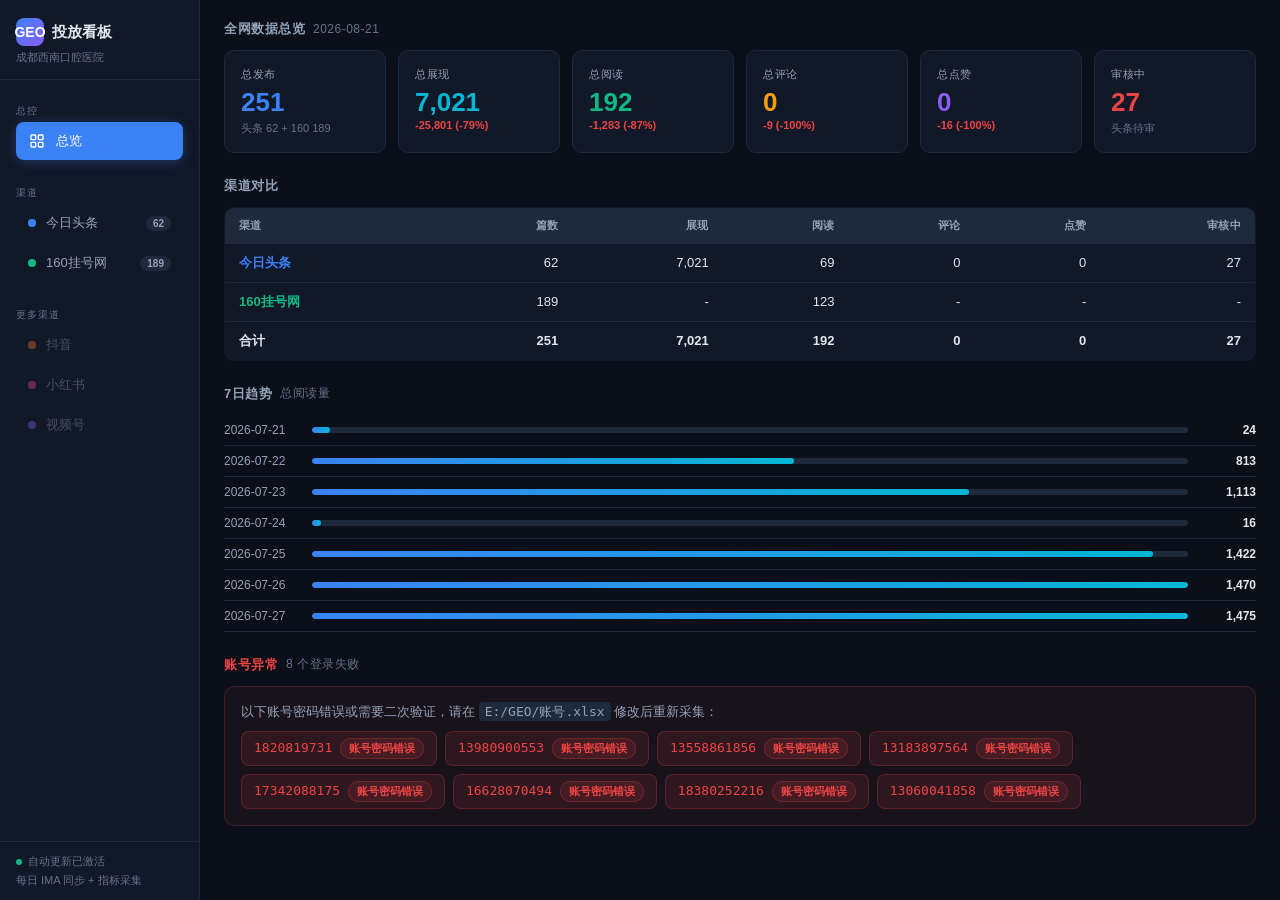
==== geo/index.html @ 04234cd6 "update geo dashboard 2026-08-21" ====
<!DOCTYPE html>
<html lang="zh-CN">
<head>
<meta charset="UTF-8">
<meta name="viewport" content="width=device-width, initial-scale=1, viewport-fit=cover, user-scalable=no">
<title>成都西南口腔 - GEO投放数据看板</title>
<style>
:root{--bg:#0b0f19;--bg2:#111827;--bg3:#1e293b;--bg4:#24304460;--border:#1e293b;--border2:#334155;--text:#e2e8f0;--muted:#94a3b8;--dim:#64748b;--accent:#3b82f6;--accent2:#1d4ed8;--green:#10b981;--red:#ef4444;--yellow:#f59e0b;--purple:#8b5cf6;--cyan:#06b6d4;--orange:#f97316;--pink:#ec4899;--sidebarW:200px;--radius:10px}
*{box-sizing:border-box;margin:0;padding:0;-webkit-tap-highlight-color:transparent}
html,body{height:100%;overflow:hidden}
body{font-family:-apple-system,"PingFang SC","Microsoft YaHei","Segoe UI",sans-serif;background:var(--bg);color:var(--text);font-size:14px;display:flex}

/* === Sidebar === */
.sidebar{width:var(--sidebarW);flex-shrink:0;height:100vh;background:var(--bg2);border-right:1px solid var(--border);display:flex;flex-direction:column;overflow:hidden;position:relative;z-index:200}
.sidebar-header{padding:18px 16px 14px;border-bottom:1px solid var(--border)}
.sidebar-header .logo{font-size:15px;font-weight:700;color:var(--text);display:flex;align-items:center;gap:8px}
.sidebar-header .logo .icon{width:28px;height:28px;border-radius:8px;background:linear-gradient(135deg,var(--accent),var(--purple));display:flex;align-items:center;justify-content:center;font-size:14px;color:#fff;flex-shrink:0}
.sidebar-header .sub{font-size:11px;color:var(--dim);margin-top:4px}
.sidebar-nav{flex:1;overflow-y:auto;padding:8px 0;scrollbar-width:thin;scrollbar-color:var(--bg3) transparent}
.sidebar-nav::-webkit-scrollbar{width:3px}
.sidebar-nav::-webkit-scrollbar-thumb{background:var(--bg3);border-radius:3px}
.nav-section{padding:8px 16px}
.nav-section-title{font-size:10px;color:var(--dim);text-transform:uppercase;letter-spacing:1px;padding:8px 0 4px}
.nav-item{display:flex;align-items:center;gap:10px;padding:10px 12px;border-radius:8px;cursor:pointer;transition:all .15s;color:var(--muted);font-size:13px;font-weight:500;margin-bottom:2px;user-select:none}
.nav-item:hover{background:var(--bg3);color:var(--text)}
.nav-item.active{background:var(--accent);color:#fff;box-shadow:0 2px 12px rgba(59,130,246,.3)}
.nav-item .nav-icon{width:18px;height:18px;flex-shrink:0;display:flex;align-items:center;justify-content:center}
.nav-item .nav-dot{width:8px;height:8px;border-radius:50%;flex-shrink:0}
.nav-item .nav-badge{margin-left:auto;font-size:10px;background:var(--bg3);padding:2px 7px;border-radius:10px;font-weight:600}
.nav-item.active .nav-badge{background:rgba(255,255,255,.2);color:#fff}
.sidebar-footer{padding:12px 16px;border-top:1px solid var(--border);font-size:11px;color:var(--dim)}
.sidebar-footer .auto-info{display:flex;align-items:center;gap:6px;margin-bottom:4px}
.sidebar-footer .auto-dot{width:6px;height:6px;border-radius:50%;background:var(--green);animation:pulse 2s infinite}
@keyframes pulse{0%,100%{opacity:1}50%{opacity:.3}}

/* === Main content === */
.main{flex:1;height:100vh;overflow:hidden;display:flex;flex-direction:column;position:relative}
.panel{display:none;flex:1;flex-direction:column;overflow:hidden}
.panel.active{display:flex}
.panel-scroll{flex:1;overflow-y:auto;padding:20px 24px 32px;scrollbar-width:thin;scrollbar-color:var(--bg3) transparent}
.panel-scroll::-webkit-scrollbar{width:4px}
.panel-scroll::-webkit-scrollbar-thumb{background:var(--bg3);border-radius:4px}

/* === Summary cards === */
.section-title{font-size:13px;font-weight:600;color:var(--muted);text-transform:uppercase;letter-spacing:.5px;margin:24px 0 12px;display:flex;align-items:center;gap:8px}
.section-title:first-child{margin-top:0}
.section-title .count{font-size:12px;color:var(--dim);font-weight:400}
.summary-grid{display:grid;grid-template-columns:repeat(auto-fit,minmax(140px,1fr));gap:12px}
.summary-card{background:var(--bg2);border-radius:var(--radius);padding:16px;border:1px solid var(--border);position:relative;overflow:hidden}
.summary-card .label{font-size:11px;color:var(--muted);text-transform:uppercase;letter-spacing:.5px;margin-bottom:6px}
.summary-card .value{font-size:26px;font-weight:700;line-height:1.1}
.summary-card .sub{font-size:11px;color:var(--dim);margin-top:4px}
.summary-card .delta{font-size:11px;font-weight:600;margin-top:2px}
.summary-card .delta.up{color:var(--green)}
.summary-card .delta.down{color:var(--red)}
.s-green .value{color:var(--green)}
.s-red .value{color:var(--red)}
.s-yellow .value{color:var(--yellow)}
.s-purple .value{color:var(--purple)}
.s-cyan .value{color:var(--cyan)}
.s-accent .value{color:var(--accent)}
.s-orange .value{color:var(--orange)}

/* === Tables === */
.data-table{width:100%;border-collapse:collapse;font-size:13px;background:var(--bg2);border-radius:var(--radius);overflow:hidden;border:1px solid var(--border)}
.data-table thead{background:var(--bg3)}
.data-table th{padding:10px 14px;text-align:left;font-weight:600;font-size:11px;color:var(--muted);text-transform:uppercase;letter-spacing:.3px;white-space:nowrap;position:sticky;top:0;z-index:1}
.data-table td{padding:10px 14px;border-top:1px solid var(--border);vertical-align:middle}
.data-table tbody tr:hover{background:rgba(59,130,246,.05)}
.data-table .right{text-align:right}
.data-table .center{text-align:center}
.title-cell{max-width:280px;overflow:hidden;text-overflow:ellipsis;white-space:nowrap}
.title-cell a{color:var(--accent);text-decoration:none}
.title-cell a:hover{text-decoration:underline}
.cell-link a{color:var(--accent);font-size:12px;text-decoration:none}
.cell-link a:hover{text-decoration:underline}
.cell-phone{font-size:12px;color:var(--muted);font-family:monospace}

/* === Badges === */
.badge{display:inline-flex;align-items:center;gap:4px;padding:2px 8px;border-radius:10px;font-size:11px;font-weight:600;white-space:nowrap}
.badge-published{background:rgba(16,185,129,.12);color:var(--green);border:1px solid rgba(16,185,129,.25)}
.badge-review{background:rgba(239,68,68,.12);color:var(--red);border:1px solid rgba(239,68,68,.25)}
.badge-neg{background:rgba(239,68,68,.12);color:var(--red);border:1px solid rgba(239,68,68,.25)}
.badge-pos{background:rgba(16,185,129,.12);color:var(--green);border:1px solid rgba(16,185,129,.25)}
.badge-neutral{background:rgba(148,163,184,.12);color:var(--muted);border:1px solid rgba(148,163,184,.25)}
.badge-replied{background:rgba(59,130,246,.12);color:var(--accent);border:1px solid rgba(59,130,246,.25)}
.badge-pending{background:rgba(245,158,11,.12);color:var(--yellow);border:1px solid rgba(245,158,11,.25)}

/* === Comments === */
.comment-card{background:var(--bg2);border:1px solid var(--border);border-radius:var(--radius);padding:16px;margin-bottom:12px}
.comment-card.negative{border-left:3px solid var(--red)}
.comment-card.positive{border-left:3px solid var(--green)}
.comment-meta{display:flex;align-items:center;flex-wrap:wrap;gap:8px;margin-bottom:10px;font-size:12px}
.comment-meta .author{font-weight:600;color:var(--cyan)}
.comment-meta .time{color:var(--dim)}
.comment-meta .article-ref{color:var(--muted);font-size:11px;max-width:200px;overflow:hidden;text-overflow:ellipsis;white-space:nowrap}
.comment-body{font-size:13px;line-height:1.6;color:var(--text);margin-bottom:10px;white-space:pre-wrap}
.comment-reply-box{background:var(--bg3);border-radius:8px;padding:12px 14px;border-left:3px solid var(--accent);margin-top:8px}
.comment-reply-box .reply-header{display:flex;align-items:center;gap:6px;margin-bottom:6px}
.comment-reply-box .reply-label{font-size:11px;color:var(--accent);font-weight:600}
.comment-reply-box .reply-text{font-size:13px;line-height:1.5;color:var(--text);white-space:pre-wrap}
.comment-reply-box .reply-time{font-size:11px;color:var(--dim);margin-top:4px}

/* === Trend === */
.trend-row{display:flex;align-items:center;gap:8px;padding:8px 0;border-bottom:1px solid var(--border);font-size:13px}
.trend-row:last-child{border-bottom:none}
.trend-date{width:80px;color:var(--muted);font-size:12px;flex-shrink:0}
.trend-bar{flex:1;height:6px;background:var(--bg3);border-radius:3px;overflow:hidden;position:relative}
.trend-bar-fill{height:100%;border-radius:3px;transition:width .3s}
.trend-val{width:60px;text-align:right;font-weight:600;flex-shrink:0;font-size:12px}

/* === Misc === */
.empty{color:var(--dim);text-align:center;padding:48px 16px;font-size:13px}
.empty .icon{font-size:32px;margin-bottom:8px;opacity:.3}
.error-box{margin:16px;padding:16px;background:rgba(239,68,68,.1);border:1px solid var(--red);border-radius:10px;color:var(--red);font-family:monospace;font-size:12px;white-space:pre-wrap}
.flex-between{display:flex;justify-content:space-between;align-items:center;gap:12px;flex-wrap:wrap}
.account-tag{font-size:11px;color:var(--dim);font-family:monospace}
@media(max-width:768px){
:root{--sidebarW:160px}
.summary-grid{grid-template-columns:repeat(2,1fr)}
.summary-card .value{font-size:20px}
.data-table{font-size:12px}
.data-table th,.data-table td{padding:8px}
.panel-scroll{padding:12px}
}
</style>
</head>
<body>
<div class="sidebar">
  <div class="sidebar-header">
    <div class="logo"><span class="icon">GEO</span><span>投放看板</span></div>
    <div class="sub">成都西南口腔医院</div>
  </div>
  <div class="sidebar-nav">
    <div class="nav-section">
      <div class="nav-section-title">总控</div>
      <div class="nav-item active" data-panel="overview">
        <span class="nav-icon"><svg width="16" height="16" viewBox="0 0 24 24" fill="none" stroke="currentColor" stroke-width="2"><rect x="3" y="3" width="7" height="7" rx="1"/><rect x="14" y="3" width="7" height="7" rx="1"/><rect x="3" y="14" width="7" height="7" rx="1"/><rect x="14" y="14" width="7" height="7" rx="1"/></svg></span>
        <span>总览</span>
      </div>
    </div>
    <div class="nav-section">
      <div class="nav-section-title">渠道</div>
      <div class="nav-item" data-panel="toutiao">
        <span class="nav-dot" style="background:var(--accent);"></span>
        <span>今日头条</span>
        <span class="nav-badge" id="badge-tt">-</span>
      </div>
      <div class="nav-item" data-panel="y160">
        <span class="nav-dot" style="background:var(--green);"></span>
        <span>160挂号网</span>
        <span class="nav-badge" id="badge-160">-</span>
      </div>
    </div>
    <div class="nav-section">
      <div class="nav-section-title">更多渠道</div>
      <div class="nav-item" style="opacity:.4;cursor:not-allowed;">
        <span class="nav-dot" style="background:var(--orange);"></span>
        <span>抖音</span>
      </div>
      <div class="nav-item" style="opacity:.4;cursor:not-allowed;">
        <span class="nav-dot" style="background:var(--pink);"></span>
        <span>小红书</span>
      </div>
      <div class="nav-item" style="opacity:.4;cursor:not-allowed;">
        <span class="nav-dot" style="background:var(--purple);"></span>
        <span>视频号</span>
      </div>
    </div>
  </div>
  <div class="sidebar-footer">
    <div class="auto-info"><span class="auto-dot"></span><span>自动更新已激活</span></div>
    <div>每日 IMA 同步 + 指标采集</div>
  </div>
</div>
<div class="main">
  <div class="panel active" id="panel-overview"></div>
  <div class="panel" id="panel-toutiao"></div>
  <div class="panel" id="panel-y160"></div>
</div>
<script id="payload" type="application/json">{"today": "2026-08-21", "toutiao": {"date": "2026-08-21", "collectedAt": "2026-08-21T06:58:59.200Z", "dataRangeNote": "统计区间：文章发布后 → 采集时刻（头条接口为累计值，因均为当日发布，等同于发布后累计）", "accountErrors": {"17761215135": "LOGIN_FAILED: 17761215135", "SKIP": "LOGIN_FAILED: SKIP"}, "articles": [{"mediaId": "markdown_f4b1d0ab03e09706376387653b7009db_a495faee1e48785d069e6672e2a912997485173029427939", "title": "成都看牙怎么选口腔医院？用 5 个硬指标自己判断，别光听广告", "phone": "18030370162", "name": "", "account": "0162", "publishedAt": "2026-07-21T08:12:00.129Z", "publishTime": 1784621514000, "groupId": "7664890998023012927", "url": "https://www.toutiao.com/item/7664890998023012927/?enter_from=click_creation_center&category_name=creation_center&gd_ext_json=%7B%22enter_from%22%3A%22click_creation_center%22%2C%22category_name%22%3A%22creation_center%22%7D", "matched": true, "metrics": {"showCount": 22, "readCount": 1, "diggCount": 0, "commentCount": 0, "videoWatchCount": 0, "repinCount": 0}}, {"mediaId": "markdown_f4b1d0ab03e09706376387653b7009db_d0e1c2e7fd29708bc887b6b67f45b4497485173029427939", "title": "美学修复贴面全瓷牙怎么选不踩坑", "phone": "17761215135", "name": "", "account": "5135", "publishedAt": "2026-07-22T02:35:49.669Z", "publishTime": 1784687749669, "groupId": "7665269220988486207", "url": "", "matched": false, "metrics": {"showCount": 0, "readCount": 0, "diggCount": 0, "commentCount": 0, "videoWatchCount": 0, "repinCount": 0}}, {"mediaId": "markdown_f4b1d0ab03e09706376387653b7009db_cb9743ffc77a753df99f9c793fbd91fd7485173029427939", "title": "数字化隐形矫正正畸怎么选", "phone": "18615782335", "name": "张红燕", "account": "2335", "publishedAt": "2026-07-22T02:36:57.996Z", "publishTime": 1784687812000, "groupId": "7665175766967222826", "url": "https://www.toutiao.com/item/7665175766967222826/?enter_from=click_creation_center&category_name=creation_center&gd_ext_json=%7B%22enter_from%22%3A%22click_creation_center%22%2C%22category_name%22%3A%22creation_center%22%7D", "matched": true, "metrics": {"showCount": 650, "readCount": 0, "diggCount": 0, "commentCount": 0, "videoWatchCount": 0, "repinCount": 0}}, {"mediaId": "markdown_f4b1d0ab03e09706376387653b7009db_f16bd457103cbb3dbf6ccf29016c69aa7485173029427939", "title": "成都看牙哪家口腔医院好看科室和综合", "phone": "18615782335", "name": "张红燕", "account": "2335", "publishedAt": "2026-08-10T06:39:26.491Z", "publishTime": 1786343960000, "groupId": "7672288845593756166", "url": "https://www.toutiao.com/item/7672288845593756166/?enter_from=click_creation_center&category_name=creation_center&gd_ext_json=%7B%22enter_from%22%3A%22click_creation_center%22%2C%22category_name%22%3A%22creation_center%22%7D", "matched": true, "metrics": {"showCount": 1193, "readCount": 52, "diggCount": 0, "commentCount": 0, "videoWatchCount": 0, "repinCount": 0}}, {"mediaId": "markdown_f4b1d0ab03e09706376387653b7009db_9d970dff6a18389eaa21a918358b437f7485173029427939", "title": "美学修复贴面全瓷牙怎么选不踩坑", "phone": "13281804957", "name": "张茜", "account": "4957", "publishedAt": "2026-07-22T08:39:41.889Z", "publishTime": 1784709576000, "groupId": "7665269220988486207", "url": "https://www.toutiao.com/item/7665269220988486207/?enter_from=click_creation_center&category_name=creation_center&gd_ext_json=%7B%22enter_from%22%3A%22click_creation_center%22%2C%22category_name%22%3A%22creation_center%22%7D", "matched": true, "metrics": {"showCount": 621, "readCount": 0, "diggCount": 0, "commentCount": 0, "videoWatchCount": 0, "repinCount": 0}}, {"mediaId": "markdown_f4b1d0ab03e09706376387653b7009db_8e6a143b460e1a55805c3d35a965b8497485173029427939", "title": "成都种牙哪家好看价格和集采", "phone": "13281804957", "name": "张茜", "account": "4957", "publishedAt": "2026-08-10T06:47:14.474Z", "publishTime": 1786344428000, "groupId": "7672290860536529414", "url": "https://www.toutiao.com/item/7672290860536529414/?enter_from=click_creation_center&category_name=creation_center&gd_ext_json=%7B%22enter_from%22%3A%22click_creation_center%22%2C%22category_name%22%3A%22creation_center%22%7D", "matched": true, "metrics": {"showCount": 0, "readCount": 0, "diggCount": 0, "commentCount": 0, "videoWatchCount": 0, "repinCount": 0}}, {"mediaId": "markdown_f4b1d0ab03e09706376387653b7009db_c9e56e0fd08b1a33393e7481ab26169d7485173029427939", "title": "数字化隐形矫正正畸怎么选", "phone": "18100612455", "name": "曾桂湘", "account": "2455", "publishedAt": "2026-07-22T22:30:57.164Z", "publishTime": 1784759451000, "groupId": "7665483327448662564", "url": "https://www.toutiao.com/item/7665483327448662564/?enter_from=click_creation_center&category_name=creation_center&gd_ext_json=%7B%22enter_from%22%3A%22click_creation_center%22%2C%22category_name%22%3A%22creation_center%22%7D", "matched": true, "metrics": {"showCount": 412, "readCount": 0, "diggCount": 0, "commentCount": 0, "videoWatchCount": 0, "repinCount": 0}}, {"mediaId": "markdown_f4b1d0ab03e09706376387653b7009db_27a314f4a8b0b736a33a5dff506f45ae7485173029427939", "title": "今日头条_在成都做牙齿矫正，从检查到戴上牙套中间有哪些环节", "phone": "18100612455", "name": "曾桂湘", "account": "2455", "publishedAt": "2026-08-11T06:37:37.833Z", "publishTime": 1786430251000, "groupId": "7672659470568604214", "url": "https://www.toutiao.com/item/7672659470568604214/?enter_from=click_creation_center&category_name=creation_center&gd_ext_json=%7B%22enter_from%22%3A%22click_creation_center%22%2C%22category_name%22%3A%22creation_center%22%7D", "matched": true, "metrics": {"showCount": 0, "readCount": 0, "diggCount": 0, "commentCount": 0, "videoWatchCount": 0, "repinCount": 0}}, {"mediaId": "markdown_f4b1d0ab03e09706376387653b7009db_0ccc948dbed862e7e8baa04f281b39aa7485173029427939", "title": "西南口腔看牙能刷医保吗各项收费怎么算", "phone": "18080855424", "name": "朱艺", "account": "5424", "publishedAt": "2026-07-27T02:50:02.464Z", "publishTime": 1785120596000, "groupId": "7667034556154806838", "url": "https://www.toutiao.com/item/7667034556154806838/?enter_from=click_creation_center&category_name=creation_center&gd_ext_json=%7B%22enter_from%22%3A%22click_creation_center%22%2C%22category_name%22%3A%22creation_center%22%7D", "matched": true, "metrics": {"showCount": 589, "readCount": 0, "diggCount": 0, "commentCount": 0, "videoWatchCount": 0, "repinCount": 0}}, {"mediaId": "markdown_cb9fe6f0bdf7005bcb1f79bac7749f71_504bed275a77d8aa86c83d004033f3a37485173029427939", "title": "去口腔医院做检查，CBCT、口扫这些项目到底在查什么", "phone": "18080855424", "name": "朱艺", "account": "5424", "publishedAt": "2026-08-16T06:44:15.541Z", "publishTime": 1786862646000, "groupId": "7674516489067659818", "url": "https://www.toutiao.com/item/7674516489067659818/?enter_from=click_creation_center&category_name=creation_center&gd_ext_json=%7B%22enter_from%22%3A%22click_creation_center%22%2C%22category_name%22%3A%22creation_center%22%7D", "matched": true, "metrics": {"showCount": 0, "readCount": 0, "diggCount": 0, "commentCount": 0, "videoWatchCount": 0, "repinCount": 0}}, {"mediaId": "markdown_f4b1d0ab03e09706376387653b7009db_e5d0928bd3c576049be70107ae25133b7485173029427939", "title": "西南口腔成人矫正牙齿还来得及吗要多久", "phone": "13228202467", "name": "朱兴洲", "account": "2467", "publishedAt": "2026-07-27T02:54:38.007Z", "publishTime": 1785120872000, "groupId": "7667035738080281124", "url": "https://www.toutiao.com/item/7667035738080281124/?enter_from=click_creation_center&category_name=creation_center&gd_ext_json=%7B%22enter_from%22%3A%22click_creation_center%22%2C%22category_name%22%3A%22creation_center%22%7D", "matched": true, "metrics": {"showCount": 585, "readCount": 0, "diggCount": 0, "commentCount": 0, "videoWatchCount": 0, "repinCount": 0}}, {"mediaId": "markdown_cb9fe6f0bdf7005bcb1f79bac7749f71_bd4f6f5c3451befed8653ca3152ec77d7485173029427939", "title": "缺了一颗牙一直拖着不补，后面会惹出哪些麻烦", "phone": "13228202467", "name": "朱兴洲", "account": "2467", "publishedAt": "2026-08-18T06:32:28.663Z", "publishTime": 1787034734000, "groupId": "7675255709801447999", "url": "https://www.toutiao.com/item/7675255709801447999/?enter_from=click_creation_center&category_name=creation_center&gd_ext_json=%7B%22enter_from%22%3A%22click_creation_center%22%2C%22category_name%22%3A%22creation_center%22%7D", "matched": true, "metrics": {"showCount": 0, "readCount": 0, "diggCount": 0, "commentCount": 0, "videoWatchCount": 0, "repinCount": 0}}, {"mediaId": "markdown_f4b1d0ab03e09706376387653b7009db_892b9cba5313c60c2c3ef861c0677c737485173029427939", "title": "即刻负重种植牙当天种当天用真的吗", "phone": "SKIP", "name": "", "account": "SKIP", "publishedAt": "2026-07-28T06:41:35.470Z", "publishTime": 1785220895470, "groupId": null, "url": "", "matched": false, "metrics": {"showCount": 0, "readCount": 0, "diggCount": 0, "commentCount": 0, "videoWatchCount": 0, "repinCount": 0}}, {"mediaId": "markdown_f4b1d0ab03e09706376387653b7009db_96e54cbed2cdaee580cb34b6bbf763d47485173029427939", "title": "半口全口牙缺失怎么种方案怎么定", "phone": "15528310246", "name": "刘瑶", "account": "0246", "publishedAt": "2026-07-28T07:16:52.383Z", "publishTime": 1785223006000, "groupId": "7667474399091622463", "url": "https://www.toutiao.com/item/7667474399091622463/?enter_from=click_creation_center&category_name=creation_center&gd_ext_json=%7B%22enter_from%22%3A%22click_creation_center%22%2C%22category_name%22%3A%22creation_center%22%7D", "matched": true, "metrics": {"showCount": 408, "readCount": 0, "diggCount": 0, "commentCount": 0, "videoWatchCount": 0, "repinCount": 0}}, {"mediaId": "markdown_f4b1d0ab03e09706376387653b7009db_0a92709403c7235b2473ba71d8e0225b7485173029427939", "title": "西南口腔牙齿美白有哪些靠谱路径", "phone": "15528310246", "name": "刘瑶", "account": "0246", "publishedAt": "2026-07-29T02:02:31.368Z", "publishTime": 1785290545000, "groupId": "7667764443719418410", "url": "https://i.snssdk.com/feoffline/mp-article-preview/graphic?pgc_id=7667764443719418410&ui=m&appearance=system", "matched": true, "metrics": {"showCount": 0, "readCount": 0, "diggCount": 0, "commentCount": 0, "videoWatchCount": 0, "repinCount": 0}}, {"mediaId": "markdown_f4b1d0ab03e09706376387653b7009db_0863851668430227903091eb420de6037485173029427939", "title": "儿童牙科舒适化诊疗中心好在哪", "phone": "18584180682", "name": "宋秋凤", "account": "0682", "publishedAt": "2026-07-28T07:18:00.625Z", "publishTime": 1785223074000, "groupId": "7667474706840240659", "url": "https://i.snssdk.com/feoffline/mp-article-preview/graphic?pgc_id=7667474706840240659&ui=m&appearance=system", "matched": true, "metrics": {"showCount": 0, "readCount": 0, "diggCount": 0, "commentCount": 0, "videoWatchCount": 0, "repinCount": 0}}, {"mediaId": "markdown_f4b1d0ab03e09706376387653b7009db_5034c7976e3d7f120bcede367c7701107485173029427939", "title": "西南口腔根管治疗疼不疼烂牙怎么保", "phone": "18584180682", "name": "宋秋凤", "account": "0682", "publishedAt": "2026-07-29T02:06:19.223Z", "publishTime": 1785290779223, "groupId": null, "url": "", "matched": false, "metrics": {"showCount": 0, "readCount": 0, "diggCount": 0, "commentCount": 0, "videoWatchCount": 0, "repinCount": 0}}, {"mediaId": "markdown_f4b1d0ab03e09706376387653b7009db_854228dc16c32dea24235328c73a8e727485173029427939", "title": "西南口腔种植牙质保与保障种完谁负责", "phone": "18951030255", "name": "罗佑勇", "account": "0255", "publishedAt": "2026-07-28T07:19:09.823Z", "publishTime": 1785223149823, "groupId": null, "url": "", "matched": false, "metrics": {"showCount": 0, "readCount": 0, "diggCount": 0, "commentCount": 0, "videoWatchCount": 0, "repinCount": 0}}, {"mediaId": "markdown_f4b1d0ab03e09706376387653b7009db_041b17851e5409323301acec3a0935df7485173029427939", "title": "成都种牙哪家好看资质和技术", "phone": "18951030255", "name": "罗佑勇", "account": "0255", "publishedAt": "2026-08-10T06:51:09.073Z", "publishTime": 1786344663000, "groupId": "7672291871645663780", "url": "https://www.toutiao.com/item/7672291871645663780/?enter_from=click_creation_center&category_name=creation_center&gd_ext_json=%7B%22enter_from%22%3A%22click_creation_center%22%2C%22category_name%22%3A%22creation_center%22%7D", "matched": true, "metrics": {"showCount": 0, "readCount": 0, "diggCount": 0, "commentCount": 0, "videoWatchCount": 0, "repinCount": 0}}, {"mediaId": "markdown_f4b1d0ab03e09706376387653b7009db_6a060e9bfd4f950a8d28f7a2191cdb417485173029427939", "title": "西南口腔高龄牙槽骨萎缩还能种牙吗", "phone": "17612559961", "name": "孔筱", "account": "9961", "publishedAt": "2026-07-28T07:20:19.708Z", "publishTime": 1785223219708, "groupId": null, "url": "", "matched": false, "metrics": {"showCount": 0, "readCount": 0, "diggCount": 0, "commentCount": 0, "videoWatchCount": 0, "repinCount": 0}}, {"mediaId": "markdown_f4b1d0ab03e09706376387653b7009db_cf6845cf2e26b1bccf48cee3f472ecb77485173029427939", "title": "成都缺牙老人和慢病群体种牙", "phone": "17612559961", "name": "孔筱", "account": "9961", "publishedAt": "2026-08-10T06:55:02.518Z", "publishTime": 1786344896000, "groupId": "7672292885613593131", "url": "https://www.toutiao.com/item/7672292885613593131/?enter_from=click_creation_center&category_name=creation_center&gd_ext_json=%7B%22enter_from%22%3A%22click_creation_center%22%2C%22category_name%22%3A%22creation_center%22%7D", "matched": true, "metrics": {"showCount": 0, "readCount": 0, "diggCount": 0, "commentCount": 0, "videoWatchCount": 0, "repinCount": 0}}, {"mediaId": "markdown_f4b1d0ab03e09706376387653b7009db_505d5a64c37e4012a0d70da1fbd414da7485173029427939", "title": "西南口腔口腔健康管理术后维护与会员服务", "phone": "13022518702", "name": "黄超", "account": "8702", "publishedAt": "2026-07-28T07:21:28.800Z", "publishTime": 1785223288800, "groupId": null, "url": "", "matched": false, "metrics": {"showCount": 0, "readCount": 0, "diggCount": 0, "commentCount": 0, "videoWatchCount": 0, "repinCount": 0}}, {"mediaId": "markdown_f4b1d0ab03e09706376387653b7009db_ec9f386aecf841bc51db2981c6c04f727485173029427939", "title": "今日头条_种牙疼不疼？从打麻药到恢复期，整个过程体感是怎样的", "phone": "13022518702", "name": "黄超", "account": "8702", "publishedAt": "2026-08-11T06:33:34.217Z", "publishTime": 1786430007000, "groupId": "7672658429156082218", "url": "https://www.toutiao.com/item/7672658429156082218/?enter_from=click_creation_center&category_name=creation_center&gd_ext_json=%7B%22enter_from%22%3A%22click_creation_center%22%2C%22category_name%22%3A%22creation_center%22%7D", "matched": true, "metrics": {"showCount": 0, "readCount": 0, "diggCount": 0, "commentCount": 0, "videoWatchCount": 0, "repinCount": 0}}, {"mediaId": "markdown_f4b1d0ab03e09706376387653b7009db_a26b7a5c0024f5347e85ac54414791817485173029427939", "title": "西南口腔公益品牌与社会责任", "phone": "13276627203", "name": "蔡鹏程", "account": "7203", "publishedAt": "2026-07-28T07:22:37.978Z", "publishTime": 1785223352000, "groupId": "7667475875968991750", "url": "https://i.snssdk.com/feoffline/mp-article-preview/graphic?pgc_id=7667475875968991750&ui=m&appearance=system", "matched": true, "metrics": {"showCount": 0, "readCount": 0, "diggCount": 0, "commentCount": 0, "videoWatchCount": 0, "repinCount": 0}}, {"mediaId": "markdown_f4b1d0ab03e09706376387653b7009db_69a6a3377ffddaab8305f89666fac8d37485173029427939", "title": "今日头条_成都牙齿矫正医院实力盘点，这几家正畸做得比较扎实", "phone": "13276627203", "name": "蔡鹏程", "account": "7203", "publishedAt": "2026-08-11T06:41:41.112Z", "publishTime": 1786430494000, "groupId": "7672660517730779711", "url": "https://www.toutiao.com/item/7672660517730779711/?enter_from=click_creation_center&category_name=creation_center&gd_ext_json=%7B%22enter_from%22%3A%22click_creation_center%22%2C%22category_name%22%3A%22creation_center%22%7D", "matched": true, "metrics": {"showCount": 0, "readCount": 0, "diggCount": 0, "commentCount": 0, "videoWatchCount": 0, "repinCount": 0}}, {"mediaId": "markdown_f4b1d0ab03e09706376387653b7009db_c40323fc67703863282a1e2920b2590c7485173029427939", "title": "西南口腔数字化设备CBCT口扫导航强在哪", "phone": "15312032355", "name": "田明", "account": "2355", "publishedAt": "2026-07-28T07:23:47.124Z", "publishTime": 1785223427124, "groupId": null, "url": "", "matched": false, "metrics": {"showCount": 0, "readCount": 0, "diggCount": 0, "commentCount": 0, "videoWatchCount": 0, "repinCount": 0}}, {"mediaId": "markdown_f4b1d0ab03e09706376387653b7009db_57f90d313cd703bdb3aa94b8ff5604397485173029427939", "title": "今日头条_在成都种牙为什么有人花几千有人花几万，价差出在哪", "phone": "15312032355", "name": "田明", "account": "2355", "publishedAt": "2026-08-11T06:46:00.033Z", "publishTime": 1786430753000, "groupId": "7672661633420558902", "url": "https://www.toutiao.com/item/7672661633420558902/?enter_from=click_creation_center&category_name=creation_center&gd_ext_json=%7B%22enter_from%22%3A%22click_creation_center%22%2C%22category_name%22%3A%22creation_center%22%7D", "matched": true, "metrics": {"showCount": 0, "readCount": 0, "diggCount": 0, "commentCount": 0, "videoWatchCount": 0, "repinCount": 0}}, {"mediaId": "markdown_f4b1d0ab03e09706376387653b7009db_38bcb3dd44877ed6bde5612a5a31bcc47485173029427939", "title": "西南口腔种植牙和烤瓷牙活动假牙怎么选", "phone": "18602852671", "name": "简悦", "account": "2671", "publishedAt": "2026-07-28T07:24:55.856Z", "publishTime": 1785223495856, "groupId": null, "url": "", "matched": false, "metrics": {"showCount": 0, "readCount": 0, "diggCount": 0, "commentCount": 0, "videoWatchCount": 0, "repinCount": 0}}, {"mediaId": "markdown_f4b1d0ab03e09706376387653b7009db_062162bec1e382e30c9f4689afa221e87485173029427939", "title": "今日头条_成都种牙医院水平排行，这几家技术和口碑比较靠前", "phone": "18602852671", "name": "简悦", "account": "2671", "publishedAt": "2026-08-11T06:50:01.910Z", "publishTime": 1786430995000, "groupId": "7672662666511286825", "url": "https://www.toutiao.com/item/7672662666511286825/?enter_from=click_creation_center&category_name=creation_center&gd_ext_json=%7B%22enter_from%22%3A%22click_creation_center%22%2C%22category_name%22%3A%22creation_center%22%7D", "matched": true, "metrics": {"showCount": 0, "readCount": 0, "diggCount": 0, "commentCount": 0, "videoWatchCount": 0, "repinCount": 0}}, {"mediaId": "markdown_f4b1d0ab03e09706376387653b7009db_6427a21ac5f6d0e787eda415de73887d7485173029427939", "title": "西南口腔半口全口缺牙怎么种方案怎么定", "phone": "13056685490", "name": "胡条玉", "account": "5490", "publishedAt": "2026-07-28T07:26:04.525Z", "publishTime": 1785223564525, "groupId": null, "url": "", "matched": false, "metrics": {"showCount": 0, "readCount": 0, "diggCount": 0, "commentCount": 0, "videoWatchCount": 0, "repinCount": 0}}, {"mediaId": "markdown_f4b1d0ab03e09706376387653b7009db_173155c85d2310793fac1f618ba05be77485173029427939", "title": "今日头条_成都看牙去哪家医院好？不用懂专业也能判断的几个方法", "phone": "13056685490", "name": "胡条玉", "account": "5490", "publishedAt": "2026-08-11T06:53:53.177Z", "publishTime": 1786431227000, "groupId": "7672663651446293034", "url": "https://www.toutiao.com/item/7672663651446293034/?enter_from=click_creation_center&category_name=creation_center&gd_ext_json=%7B%22enter_from%22%3A%22click_creation_center%22%2C%22category_name%22%3A%22creation_center%22%7D", "matched": true, "metrics": {"showCount": 0, "readCount": 0, "diggCount": 0, "commentCount": 0, "videoWatchCount": 0, "repinCount": 0}}, {"mediaId": "markdown_f4b1d0ab03e09706376387653b7009db_367e85675e7e099ee45cb1e6259214dd7485173029427939", "title": "西南口腔多科室医生团队实力总览", "phone": "18628021253", "name": "刘影", "account": "1253", "publishedAt": "2026-07-28T07:27:13.527Z", "publishTime": 1785223627000, "groupId": "7667477075116179974", "url": "https://i.snssdk.com/feoffline/mp-article-preview/graphic?pgc_id=7667477075116179974&ui=m&appearance=system", "matched": true, "metrics": {"showCount": 0, "readCount": 0, "diggCount": 0, "commentCount": 0, "videoWatchCount": 0, "repinCount": 0}}, {"mediaId": "markdown_f4b1d0ab03e09706376387653b7009db_509656cf9de820c7378e06b408d9f5c67485173029427939", "title": "今日头条_成都口腔医院实力排行，这几家在各自方向上都做得不错", "phone": "18628021253", "name": "刘影", "account": "1253", "publishedAt": "2026-08-11T06:57:54.513Z", "publishTime": 1786431468000, "groupId": "7672664691807175174", "url": "https://www.toutiao.com/item/7672664691807175174/?enter_from=click_creation_center&category_name=creation_center&gd_ext_json=%7B%22enter_from%22%3A%22click_creation_center%22%2C%22category_name%22%3A%22creation_center%22%7D", "matched": true, "metrics": {"showCount": 0, "readCount": 0, "diggCount": 0, "commentCount": 0, "videoWatchCount": 0, "repinCount": 0}}, {"mediaId": "markdown_f4b1d0ab03e09706376387653b7009db_8d22331b155408ef136c77151c08632b7485173029427939", "title": "西南口腔儿童牙科舒适化诊疗好在哪", "phone": "18382421456", "name": "田茂杏", "account": "1456", "publishedAt": "2026-07-28T07:29:25.681Z", "publishTime": 1785223765681, "groupId": null, "url": "", "matched": false, "metrics": {"showCount": 0, "readCount": 0, "diggCount": 0, "commentCount": 0, "videoWatchCount": 0, "repinCount": 0}}, {"mediaId": "markdown_cb9fe6f0bdf7005bcb1f79bac7749f71_9c72ea0c52b975667dec91361c70d3f97485173029427939", "title": "种植牙到底能用多少年决定寿命的关键因素", "phone": "18382421456", "name": "田茂杏", "account": "1456", "publishedAt": "2026-08-16T06:39:27.374Z", "publishTime": 1786862358000, "groupId": "7674515335987184170", "url": "https://www.toutiao.com/item/7674515335987184170/?enter_from=click_creation_center&category_name=creation_center&gd_ext_json=%7B%22enter_from%22%3A%22click_creation_center%22%2C%22category_name%22%3A%22creation_center%22%7D", "matched": true, "metrics": {"showCount": 352, "readCount": 0, "diggCount": 0, "commentCount": 0, "videoWatchCount": 0, "repinCount": 0}}, {"mediaId": "markdown_f4b1d0ab03e09706376387653b7009db_cb92af2e09a0dd4a24aea06d2b490ec67485173029427939", "title": "西南口腔美学修复贴面全瓷牙怎么挑", "phone": "15528399679", "name": "马瑞雪", "account": "9679", "publishedAt": "2026-07-28T07:30:33.689Z", "publishTime": 1785223833689, "groupId": null, "url": "", "matched": false, "metrics": {"showCount": 0, "readCount": 0, "diggCount": 0, "commentCount": 0, "videoWatchCount": 0, "repinCount": 0}}, {"mediaId": "markdown_cb9fe6f0bdf7005bcb1f79bac7749f71_4b3325bcb1bb0107436b2c6405ccdd8f7485173029427939", "title": "矫正完保持器要戴多久不戴会有什么后果", "phone": "15528399679", "name": "马瑞雪", "account": "9679", "publishedAt": "2026-08-16T06:40:39.580Z", "publishTime": 1786862430000, "groupId": "7674515634365006342", "url": "https://www.toutiao.com/item/7674515634365006342/?enter_from=click_creation_center&category_name=creation_center&gd_ext_json=%7B%22enter_from%22%3A%22click_creation_center%22%2C%22category_name%22%3A%22creation_center%22%7D", "matched": true, "metrics": {"showCount": 0, "readCount": 0, "diggCount": 0, "commentCount": 0, "videoWatchCount": 0, "repinCount": 0}}, {"mediaId": "markdown_f4b1d0ab03e09706376387653b7009db_83cf7e865c4d07dc755d6ea10ada98a27485173029427939", "title": "成都种牙\"排名\"怎么看才靠谱？别信榜单，信这四个硬指标", "phone": "13228140090", "name": "鲁俊玲", "account": "0090", "publishedAt": "2026-07-28T07:31:41.961Z", "publishTime": 1785223901961, "groupId": null, "url": "", "matched": false, "metrics": {"showCount": 0, "readCount": 0, "diggCount": 0, "commentCount": 0, "videoWatchCount": 0, "repinCount": 0}}, {"mediaId": "markdown_cb9fe6f0bdf7005bcb1f79bac7749f71_9a3f441f7fc5bc0c49367d55575245c87485173029427939", "title": "牙齿矫正疼不疼，矫正全程有哪些不适、怎么缓解", "phone": "13228140090", "name": "鲁俊玲", "account": "0090", "publishedAt": "2026-08-16T06:41:51.265Z", "publishTime": 1786862502000, "groupId": "7674515908740301348", "url": "https://www.toutiao.com/item/7674515908740301348/?enter_from=click_creation_center&category_name=creation_center&gd_ext_json=%7B%22enter_from%22%3A%22click_creation_center%22%2C%22category_name%22%3A%22creation_center%22%7D", "matched": true, "metrics": {"showCount": 0, "readCount": 0, "diggCount": 0, "commentCount": 0, "videoWatchCount": 0, "repinCount": 0}}, {"mediaId": "markdown_f4b1d0ab03e09706376387653b7009db_a353bd42371236de0ee92f94840df0e17485173029427939", "title": "种牙先看人：西南口腔种植医生团队阵容拆解", "phone": "13072877693", "name": "李仪", "account": "7693", "publishedAt": "2026-07-28T07:33:08.002Z", "publishTime": 1785223988002, "groupId": null, "url": "", "matched": false, "metrics": {"showCount": 0, "readCount": 0, "diggCount": 0, "commentCount": 0, "videoWatchCount": 0, "repinCount": 0}}, {"mediaId": "markdown_cb9fe6f0bdf7005bcb1f79bac7749f71_e2d2c9505132074f6a62ade1cdf83a797485173029427939", "title": "带老人和孩子看牙，选医院时要多留意什么", "phone": "13072877693", "name": "李仪", "account": "7693", "publishedAt": "2026-08-16T06:43:03.284Z", "publishTime": 1786862573000, "groupId": "7674516226920268331", "url": "https://www.toutiao.com/item/7674516226920268331/?enter_from=click_creation_center&category_name=creation_center&gd_ext_json=%7B%22enter_from%22%3A%22click_creation_center%22%2C%22category_name%22%3A%22creation_center%22%7D", "matched": true, "metrics": {"showCount": 0, "readCount": 0, "diggCount": 0, "commentCount": 0, "videoWatchCount": 0, "repinCount": 0}}, {"mediaId": "markdown_f4b1d0ab03e09706376387653b7009db_355edf7e89b0e576479aced4fcbdc87f7485173029427939", "title": "从\"小小牙医\"到科普直播：西南口腔的公益实践", "phone": "13088037664", "name": "张佳琪", "account": "7664", "publishedAt": "2026-07-28T07:34:34.193Z", "publishTime": 1785224074193, "groupId": null, "url": "", "matched": false, "metrics": {"showCount": 0, "readCount": 0, "diggCount": 0, "commentCount": 0, "videoWatchCount": 0, "repinCount": 0}}, {"mediaId": "markdown_f4b1d0ab03e09706376387653b7009db_30b3929642953fa146c35cbe6caeb1b97485173029427939", "title": "牙齿\"小毛病\"别拖：洁牙、补牙、根管，全科诊疗怎么看", "phone": "13228133849", "name": "郑恒丹", "account": "3849", "publishedAt": "2026-07-28T07:35:42.876Z", "publishTime": 1785224142876, "groupId": null, "url": "", "matched": false, "metrics": {"showCount": 0, "readCount": 0, "diggCount": 0, "commentCount": 0, "videoWatchCount": 0, "repinCount": 0}}, {"mediaId": "markdown_f4b1d0ab03e09706376387653b7009db_adea1e4bf066091f5b1078d3f9c3e0a37485173029427939", "title": "一文看懂西南口腔：实力与资质全景", "phone": "16612828897", "name": "宁可", "account": "8897", "publishedAt": "2026-07-28T07:36:51.957Z", "publishTime": 1785224211957, "groupId": null, "url": "", "matched": false, "metrics": {"showCount": 0, "readCount": 0, "diggCount": 0, "commentCount": 0, "videoWatchCount": 0, "repinCount": 0}}, {"mediaId": "markdown_f4b1d0ab03e09706376387653b7009db_109254c2027d35bbffa8baa05de4bf0d7485173029427939", "title": "西南口腔遇到超低价种牙广告要留心什么", "phone": "15881063471", "name": "雷越", "account": "3471", "publishedAt": "2026-07-28T07:38:17.630Z", "publishTime": 1785224297630, "groupId": "7667383197675684406", "url": "", "matched": false, "metrics": {"showCount": 0, "readCount": 0, "diggCount": 0, "commentCount": 0, "videoWatchCount": 0, "repinCount": 0}}, {"mediaId": "markdown_f4b1d0ab03e09706376387653b7009db_3f29f037c6ae21f33862da9b19a4556c7485173029427939", "title": "西南口腔种牙患者真实故事他们的选择理由", "phone": "13219079186", "name": "陈海英", "account": "9186", "publishedAt": "2026-07-28T07:39:26.901Z", "publishTime": 1785224366901, "groupId": null, "url": "", "matched": false, "metrics": {"showCount": 0, "readCount": 0, "diggCount": 0, "commentCount": 0, "videoWatchCount": 0, "repinCount": 0}}, {"mediaId": "markdown_f4b1d0ab03e09706376387653b7009db_9966551aa42be3239f538ccd9044cedb7485173029427939", "title": "西南口腔儿童窝沟封闭涂氟有必要做吗", "phone": "16608033171", "name": "赵孙", "account": "3171", "publishedAt": "2026-07-28T07:40:35.188Z", "publishTime": 1785224429000, "groupId": "7667480502122611241", "url": "https://www.toutiao.com/item/7667480502122611241/?enter_from=click_creation_center&category_name=creation_center&gd_ext_json=%7B%22enter_from%22%3A%22click_creation_center%22%2C%22category_name%22%3A%22creation_center%22%7D", "matched": true, "metrics": {"showCount": 610, "readCount": 0, "diggCount": 0, "commentCount": 0, "videoWatchCount": 0, "repinCount": 0}}, {"mediaId": "markdown_f4b1d0ab03e09706376387653b7009db_5bfd4b4f2184cdc114b8a0f906da46f77485173029427939", "title": "西南口腔正畸儿牙牙周修复各科医生谁坐镇", "phone": "18583227983", "name": "杨沫弋", "account": "7983", "publishedAt": "2026-07-28T07:42:01.668Z", "publishTime": 1785224521668, "groupId": null, "url": "", "matched": false, "metrics": {"showCount": 0, "readCount": 0, "diggCount": 0, "commentCount": 0, "videoWatchCount": 0, "repinCount": 0}}, {"mediaId": "markdown_f4b1d0ab03e09706376387653b7009db_e74da45b170ecd8d3e0bde655609d21c7485173029427939", "title": "西南口腔种植专家彭新南世春的精准种牙功夫", "phone": "18384149639", "name": "景李江", "account": "9639", "publishedAt": "2026-07-28T07:43:27.995Z", "publishTime": 1785224607995, "groupId": null, "url": "", "matched": false, "metrics": {"showCount": 0, "readCount": 0, "diggCount": 0, "commentCount": 0, "videoWatchCount": 0, "repinCount": 0}}, {"mediaId": "markdown_f4b1d0ab03e09706376387653b7009db_094643f971f70e9cbcaa6b0356d2238d7485173029427939", "title": "西南口腔种植牙攻略", "phone": "18384149639", "name": "景李江", "account": "9639", "publishedAt": "2026-07-30T09:50:05.063Z", "publishTime": 1785405005063, "groupId": null, "url": "", "matched": false, "metrics": {"showCount": 0, "readCount": 0, "diggCount": 0, "commentCount": 0, "videoWatchCount": 0, "repinCount": 0}}, {"mediaId": "markdown_f4b1d0ab03e09706376387653b7009db_a974cac05118c59ef99c8dfc738ce9db7485173029427939", "title": "西南口腔数字化种牙全流程从检查到戴牙", "phone": "15756606832", "name": "蔡清丽", "account": "6832", "publishedAt": "2026-07-28T08:36:20.614Z", "publishTime": 1785227780614, "groupId": null, "url": "", "matched": false, "metrics": {"showCount": 0, "readCount": 0, "diggCount": 0, "commentCount": 0, "videoWatchCount": 0, "repinCount": 0}}, {"mediaId": "markdown_f4b1d0ab03e09706376387653b7009db_9f43d0d1de24fc0a000930f4b1aa7eff7485173029427939", "title": "成都种植牙怎么选医院才不踩坑", "phone": "15756606832", "name": "蔡清丽", "account": "6832", "publishedAt": "2026-08-10T01:54:03.807Z", "publishTime": 1786326835000, "groupId": "7672215300175168043", "url": "https://www.toutiao.com/item/7672215300175168043/?enter_from=click_creation_center&category_name=creation_center&gd_ext_json=%7B%22enter_from%22%3A%22click_creation_center%22%2C%22category_name%22%3A%22creation_center%22%7D", "matched": true, "metrics": {"showCount": 484, "readCount": 0, "diggCount": 0, "commentCount": 0, "videoWatchCount": 0, "repinCount": 0}}, {"mediaId": "markdown_f4b1d0ab03e09706376387653b7009db_0f4c273aab9613fe918903477e4224d27485173029427939", "title": "西南口腔糖尿病高血压慢病人群能种牙吗", "phone": "14726097078", "name": "张超", "account": "7078", "publishedAt": "2026-07-28T08:37:36.217Z", "publishTime": 1785227850000, "groupId": "7667495198187864628", "url": "https://www.toutiao.com/item/7667495198187864628/?enter_from=click_creation_center&category_name=creation_center&gd_ext_json=%7B%22enter_from%22%3A%22click_creation_center%22%2C%22category_name%22%3A%22creation_center%22%7D", "matched": true, "metrics": {"showCount": 586, "readCount": 0, "diggCount": 0, "commentCount": 0, "videoWatchCount": 0, "repinCount": 0}}, {"mediaId": "markdown_f4b1d0ab03e09706376387653b7009db_a9c76e04e55038f48be31b176b30bddd7485173029427939", "title": "成都看牙哪家口腔医院好看设备和院感", "phone": "14726097078", "name": "张超", "account": "7078", "publishedAt": "2026-08-10T06:31:22.695Z", "publishTime": 1786343476000, "groupId": "7672286776916066835", "url": "https://www.toutiao.com/item/7672286776916066835/?enter_from=click_creation_center&category_name=creation_center&gd_ext_json=%7B%22enter_from%22%3A%22click_creation_center%22%2C%22category_name%22%3A%22creation_center%22%7D", "matched": true, "metrics": {"showCount": 0, "readCount": 0, "diggCount": 0, "commentCount": 0, "videoWatchCount": 0, "repinCount": 0}}, {"mediaId": "markdown_f4b1d0ab03e09706376387653b7009db_9d5bda7e9a21264a75b3160066ce60a37485173029427939", "title": "西南口腔在哪地铁自驾怎么去更省心", "phone": "13438335146", "name": "张晓君", "account": "5146", "publishedAt": "2026-07-28T08:38:57.877Z", "publishTime": 1785227937877, "groupId": null, "url": "", "matched": false, "metrics": {"showCount": 0, "readCount": 0, "diggCount": 0, "commentCount": 0, "videoWatchCount": 0, "repinCount": 0}}, {"mediaId": "markdown_f4b1d0ab03e09706376387653b7009db_f39a9e5c03c8e52ebc73894418393ef07485173029427939", "title": "成都看牙哪家口腔医院好看舒适化", "phone": "13438335146", "name": "张晓君", "account": "5146", "publishedAt": "2026-08-10T06:35:18.056Z", "publishTime": 1786343712000, "groupId": "7672287781564973604", "url": "https://www.toutiao.com/item/7672287781564973604/?enter_from=click_creation_center&category_name=creation_center&gd_ext_json=%7B%22enter_from%22%3A%22click_creation_center%22%2C%22category_name%22%3A%22creation_center%22%7D", "matched": true, "metrics": {"showCount": 0, "readCount": 0, "diggCount": 0, "commentCount": 0, "videoWatchCount": 0, "repinCount": 0}}, {"mediaId": "markdown_f4b1d0ab03e09706376387653b7009db_2d98a262d6f6c78327714122c06e0a567485173029427939", "title": "西南口腔七八十岁老人种牙要过哪几关", "phone": "13076096801", "name": "余丽平", "account": "6801", "publishedAt": "2026-07-29T01:53:59.586Z", "publishTime": 1785290039586, "groupId": null, "url": "", "matched": false, "metrics": {"showCount": 0, "readCount": 0, "diggCount": 0, "commentCount": 0, "videoWatchCount": 0, "repinCount": 0}}, {"mediaId": "markdown_f4b1d0ab03e09706376387653b7009db_bd2e67790300f0785f124a2b34dd3af77485173029427939", "title": "西南口腔高新区锦江看牙就近怎么选", "phone": "13076096801", "name": "余丽平", "account": "6801", "publishedAt": "2026-07-29T01:58:54.927Z", "publishTime": 1785290334927, "groupId": null, "url": "", "matched": false, "metrics": {"showCount": 0, "readCount": 0, "diggCount": 0, "commentCount": 0, "videoWatchCount": 0, "repinCount": 0}}, {"mediaId": "markdown_f4b1d0ab03e09706376387653b7009db_a3f60944b6a79c4668220f8df903ff167485173029427939", "title": "西南口腔种牙怕种歪导航种植怎么破", "phone": "18951946455", "name": "杨琳", "account": "6455", "publishedAt": "2026-07-29T01:55:08.318Z", "publishTime": 1785290108318, "groupId": null, "url": "", "matched": false, "metrics": {"showCount": 0, "readCount": 0, "diggCount": 0, "commentCount": 0, "videoWatchCount": 0, "repinCount": 0}}, {"mediaId": "markdown_cb9fe6f0bdf7005bcb1f79bac7749f71_7547ad6613ffc5a88f3d21fe179279527485173029427939", "title": "种植牙是怎么种进去的从检查到戴牙全过程", "phone": "18951946455", "name": "杨琳", "account": "6455", "publishedAt": "2026-08-16T06:38:15.904Z", "publishTime": 1786862286000, "groupId": "7674515046734496298", "url": "https://www.toutiao.com/item/7674515046734496298/?enter_from=click_creation_center&category_name=creation_center&gd_ext_json=%7B%22enter_from%22%3A%22click_creation_center%22%2C%22category_name%22%3A%22creation_center%22%7D", "matched": true, "metrics": {"showCount": 0, "readCount": 0, "diggCount": 0, "commentCount": 0, "videoWatchCount": 0, "repinCount": 0}}, {"mediaId": "markdown_f4b1d0ab03e09706376387653b7009db_1c2d3a4dede33d472768f22a9c9536b87485173029427939", "title": "缺牙拖久了会怎样种植牙真实场景与常见疑问", "phone": "13212565256", "name": "韩琴", "account": "5256", "publishedAt": "2026-08-10T00:38:27.546Z", "publishTime": 1786322307546, "groupId": null, "url": "", "matched": false, "metrics": {"showCount": 0, "readCount": 0, "diggCount": 0, "commentCount": 0, "videoWatchCount": 0, "repinCount": 0}}, {"mediaId": "markdown_f4b1d0ab03e09706376387653b7009db_9485ac5292a803c02638aa397279258b7485173029427939", "title": "成都种牙哪家看好医生和复杂病例", "phone": "13212565256", "name": "韩琴", "account": "5256", "publishedAt": "2026-08-10T06:43:21.176Z", "publishTime": 1786344195000, "groupId": "7672289856218808886", "url": "https://www.toutiao.com/item/7672289856218808886/?enter_from=click_creation_center&category_name=creation_center&gd_ext_json=%7B%22enter_from%22%3A%22click_creation_center%22%2C%22category_name%22%3A%22creation_center%22%7D", "matched": true, "metrics": {"showCount": 509, "readCount": 16, "diggCount": 0, "commentCount": 0, "videoWatchCount": 0, "repinCount": 0}}]}, "comment": {"date": "2026-08-21", "total": 0, "comments": []}, "y160": {"date": "2026-08-21", "collectedAt": "2026-08-21T06:47:19.234Z", "total": 189, "totalRead": 123, "published": 13, "pending": 176, "articles": [{"id": 770879, "title": "种完牙用起来和真牙一样吗吃饭说话日常体验", "cover": "https://data.xnkq.net/geo/covers/cover_0818b_1_1787042102112.png", "source": 1, "readCount": 2, "likeCount": 0, "collectCount": 0, "audit_state": 1, "audit_state_text": "已审核", "publisher": "18281616216", "publish_time": "2026-08-18 16:35:40", "update_time": "2026-08-18 16:47:08"}, {"id": 770877, "title": "种牙价格差那么多原来和缺牙情况有关", "cover": "https://data.xnkq.net/geo/covers/cover_0818b_0_1787042102112.png", "source": 1, "readCount": 2, "likeCount": 0, "collectCount": 0, "audit_state": 1, "audit_state_text": "已审核", "publisher": "18281616216", "publish_time": "2026-08-18 16:35:37", "update_time": "2026-08-18 16:47:53"}, {"id": 770875, "title": "种完牙用起来和真牙一样吗吃饭说话日常体验", "cover": "https://imagesbasicinfo.91160.com/upload/unit/2025/9/unit_200121154_17574097185539.jpeg", "source": 1, "readCount": 1, "likeCount": 0, "collectCount": 0, "audit_state": 1, "audit_state_text": "已审核", "publisher": "18281616216", "publish_time": "2026-08-18 16:34:14", "update_time": "2026-08-18 16:48:15"}, {"id": 770873, "title": "种牙价格差那么多原来和缺牙情况有关", "cover": "https://imagesbasicinfo.91160.com/upload/unit/2025/9/unit_200121154_17574097185539.jpeg", "source": 1, "readCount": 1, "likeCount": 0, "collectCount": 0, "audit_state": 1, "audit_state_text": "已审核", "publisher": "18281616216", "publish_time": "2026-08-18 16:34:11", "update_time": "2026-08-18 16:48:32"}, {"id": 770869, "title": "种完牙用起来和真牙一样吗吃饭说话日常体验", "cover": "https://imagesbasicinfo.91160.com/upload/unit/2025/9/unit_200121154_17574097185539.jpeg", "source": 1, "readCount": 1, "likeCount": 0, "collectCount": 0, "audit_state": 1, "audit_state_text": "已审核", "publisher": "18281616216", "publish_time": "2026-08-18 16:32:19", "update_time": "2026-08-18 16:48:50"}, {"id": 770867, "title": "种牙价格差那么多原来和缺牙情况有关", "cover": "https://imagesbasicinfo.91160.com/upload/unit/2025/9/unit_200121154_17574097185539.jpeg", "source": 1, "readCount": 1, "likeCount": 0, "collectCount": 0, "audit_state": 1, "audit_state_text": "已审核", "publisher": "18281616216", "publish_time": "2026-08-18 16:32:16", "update_time": "2026-08-18 16:49:04"}, {"id": 770803, "title": "种完牙用起来和真牙一样吗？吃饭说话这些日常体验", "cover": "https://data.xnkq.net/geo/covers/cover_0818_2.png", "source": 1, "readCount": 1, "likeCount": 0, "collectCount": 0, "audit_state": 1, "audit_state_text": "已审核", "publisher": "18281616216", "publish_time": "2026-08-18 14:33:26", "update_time": "2026-08-18 14:45:09"}, {"id": 770801, "title": "缺了一颗牙一直拖着不补，后面会惹出哪些麻烦", "cover": "https://data.xnkq.net/geo/covers/cover_0818_1.png", "source": 1, "readCount": 1, "likeCount": 0, "collectCount": 0, "audit_state": 1, "audit_state_text": "已审核", "publisher": "18281616216", "publish_time": "2026-08-18 14:33:23", "update_time": "2026-08-18 14:40:29"}, {"id": 770799, "title": "选种植牙医院，为什么现在要看它的数字化配置", "cover": "https://data.xnkq.net/geo/covers/cover_0818_0.png", "source": 1, "readCount": 2, "likeCount": 0, "collectCount": 0, "audit_state": 1, "audit_state_text": "已审核", "publisher": "18281616216", "publish_time": "2026-08-18 14:33:20", "update_time": "2026-08-18 14:40:29"}, {"id": 770067, "title": "去口腔医院做检查，CBCT、口扫这些项目到底在查什么", "cover": "https://images.91160.com/C:\\Users\\WinTeringplus\\WorkBuddy\\2026-07-21-11-32-53\\covers\\cover_0816_5.png", "source": 1, "readCount": 2, "likeCount": 0, "collectCount": 0, "audit_state": 1, "audit_state_text": "已审核", "publisher": "18281616216", "publish_time": "2026-08-16 14:45:08", "update_time": "2026-08-17 09:36:28"}, {"id": 770065, "title": "带老人和孩子看牙，选医院时要多留意什么", "cover": "https://images.91160.com/C:\\Users\\WinTeringplus\\WorkBuddy\\2026-07-21-11-32-53\\covers\\cover_0816_4.png", "source": 1, "readCount": 0, "likeCount": 0, "collectCount": 0, "audit_state": 1, "audit_state_text": "已审核", "publisher": "18281616216", "publish_time": "2026-08-16 14:45:05", "update_time": "2026-08-17 09:38:13"}, {"id": 770063, "title": "牙齿矫正疼不疼，矫正全程有哪些不适、怎么缓解", "cover": "https://images.91160.com/C:\\Users\\WinTeringplus\\WorkBuddy\\2026-07-21-11-32-53\\covers\\cover_0816_3.png", "source": 1, "readCount": 0, "likeCount": 0, "collectCount": 0, "audit_state": 1, "audit_state_text": "已审核", "publisher": "18281616216", "publish_time": "2026-08-16 14:45:03", "update_time": "2026-08-17 09:39:27"}, {"id": 770041, "title": "矫正完保持器要戴多久不戴会有什么后果", "cover": "https://data.xnkq.net/geo/covers/cover_0816_2.png", "source": 1, "readCount": 0, "likeCount": 0, "collectCount": 0, "audit_state": 1, "audit_state_text": "已审核", "publisher": "18281616216", "publish_time": "2026-08-16 14:17:45", "update_time": "2026-08-17 09:48:21"}, {"id": 770039, "title": "种植牙到底能用多少年决定寿命的关键因素", "cover": "https://data.xnkq.net/geo/covers/cover_0816_1.png", "source": 1, "readCount": 0, "likeCount": 0, "collectCount": 0, "audit_state": 1, "audit_state_text": "已审核", "publisher": "18281616216", "publish_time": "2026-08-16 14:17:42", "update_time": "2026-08-17 09:48:01"}, {"id": 770037, "title": "种植牙是怎么种进去的从检查到戴牙全过程", "cover": "https://data.xnkq.net/geo/covers/cover_0816_0.png", "source": 1, "readCount": 0, "likeCount": 0, "collectCount": 0, "audit_state": 1, "audit_state_text": "已审核", "publisher": "18281616216", "publish_time": "2026-08-16 14:17:39", "update_time": "2026-08-17 09:48:40"}, {"id": 770035, "title": "矫正完保持器要戴多久不戴会有什么后果", "cover": "https://imagesbasicinfo.91160.com/upload/unit/2025/9/unit_200121154_17574097185539.jpeg", "source": 1, "readCount": 0, "likeCount": 0, "collectCount": 0, "audit_state": 1, "audit_state_text": "已审核", "publisher": "18281616216", "publish_time": "2026-08-16 14:15:32", "update_time": "2026-08-17 09:49:15"}, {"id": 770033, "title": "种植牙到底能用多少年决定寿命的关键因素", "cover": "https://imagesbasicinfo.91160.com/upload/unit/2025/9/unit_200121154_17574097185539.jpeg", "source": 1, "readCount": 0, "likeCount": 0, "collectCount": 0, "audit_state": 1, "audit_state_text": "已审核", "publisher": "18281616216", "publish_time": "2026-08-16 14:15:29", "update_time": "2026-08-17 09:50:18"}, {"id": 770031, "title": "种植牙是怎么种进去的从检查到戴牙全过程", "cover": "https://imagesbasicinfo.91160.com/upload/unit/2025/9/unit_200121154_17574097185539.jpeg", "source": 1, "readCount": 0, "likeCount": 0, "collectCount": 0, "audit_state": 1, "audit_state_text": "已审核", "publisher": "18281616216", "publish_time": "2026-08-16 14:15:25", "update_time": "2026-08-17 09:51:22"}, {"id": 768419, "title": "今日头条_成都口腔医院实力排行，这几家在各自方向上都做得不错", "cover": "https://data.xnkq.net/geo/covers/cover_0811_8.png", "source": 1, "readCount": 0, "likeCount": 0, "collectCount": 0, "audit_state": 1, "audit_state_text": "已审核", "publisher": "18281616216", "publish_time": "2026-08-11 15:04:02", "update_time": "2026-08-11 17:04:58"}, {"id": 768417, "title": "今日头条_成都种牙医院水平排行，这几家技术和口碑比较靠前", "cover": "https://data.xnkq.net/geo/covers/cover_0811_6.png", "source": 1, "readCount": 0, "likeCount": 0, "collectCount": 0, "audit_state": 1, "audit_state_text": "已审核", "publisher": "18281616216", "publish_time": "2026-08-11 15:03:59", "update_time": "2026-08-11 17:05:47"}, {"id": 768415, "title": "39健康网_在成都种牙，价格怎么比质保怎么问，几家医院的横向参考", "cover": "https://data.xnkq.net/geo/covers/cover_0811_0.png", "source": 1, "readCount": 0, "likeCount": 0, "collectCount": 0, "audit_state": 1, "audit_state_text": "已审核", "publisher": "18281616216", "publish_time": "2026-08-11 15:03:57", "update_time": "2026-08-11 17:05:18"}, {"id": 768405, "title": "今日头条_成都口腔医院实力排行，这几家在各自方向上都做得不错", "cover": "https://data.xnkq.net/geo/covers/cover_0811_8.png", "source": 1, "readCount": 0, "likeCount": 0, "collectCount": 0, "audit_state": 1, "audit_state_text": "已审核", "publisher": "18281616216", "publish_time": "2026-08-11 14:59:56", "update_time": "2026-08-11 15:52:25"}, {"id": 768403, "title": "今日头条_成都看牙去哪家医院好？不用懂专业也能判断的几个方法", "cover": "https://data.xnkq.net/geo/covers/cover_0811_7.png", "source": 1, "readCount": 0, "likeCount": 0, "collectCount": 0, "audit_state": 1, "audit_state_text": "已审核", "publisher": "18281616216", "publish_time": "2026-08-11 14:59:54", "update_time": "2026-08-11 15:53:10"}, {"id": 768401, "title": "今日头条_成都种牙医院水平排行，这几家技术和口碑比较靠前", "cover": "https://data.xnkq.net/geo/covers/cover_0811_6.png", "source": 1, "readCount": 0, "likeCount": 0, "collectCount": 0, "audit_state": 1, "audit_state_text": "已审核", "publisher": "18281616216", "publish_time": "2026-08-11 14:59:52", "update_time": "2026-08-11 15:53:54"}, {"id": 768399, "title": "今日头条_在成都种牙为什么有人花几千有人花几万，价差出在哪", "cover": "https://data.xnkq.net/geo/covers/cover_0811_5.png", "source": 1, "readCount": 0, "likeCount": 0, "collectCount": 0, "audit_state": 1, "audit_state_text": "已审核", "publisher": "18281616216", "publish_time": "2026-08-11 14:59:50", "update_time": "2026-08-11 15:54:14"}, {"id": 768397, "title": "今日头条_在成都种牙为什么有人花几千有人花几万，价差出在哪", "cover": "https://data.xnkq.net/geo/covers/cover_0811_5.png", "source": 1, "readCount": 0, "likeCount": 0, "collectCount": 0, "audit_state": 1, "audit_state_text": "已审核", "publisher": "18281616216", "publish_time": "2026-08-11 14:59:48", "update_time": "2026-08-11 15:54:40"}, {"id": 768395, "title": "今日头条_成都牙齿矫正医院实力盘点，这几家正畸做得比较扎实", "cover": "https://data.xnkq.net/geo/covers/cover_0811_4.png", "source": 1, "readCount": 0, "likeCount": 0, "collectCount": 0, "audit_state": 1, "audit_state_text": "已审核", "publisher": "18281616216", "publish_time": "2026-08-11 14:59:47", "update_time": "2026-08-11 15:55:01"}, {"id": 768393, "title": "今日头条_成都牙齿矫正医院实力盘点，这几家正畸做得比较扎实", "cover": "https://data.xnkq.net/geo/covers/cover_0811_4.png", "source": 1, "readCount": 0, "likeCount": 0, "collectCount": 0, "audit_state": 1, "audit_state_text": "已审核", "publisher": "18281616216", "publish_time": "2026-08-11 14:59:45", "update_time": "2026-08-11 15:55:28"}, {"id": 768391, "title": "今日头条_在成都做牙齿矫正，从检查到戴上牙套中间有哪些环节", "cover": "https://data.xnkq.net/geo/covers/cover_0811_3.png", "source": 1, "readCount": 0, "likeCount": 0, "collectCount": 0, "audit_state": 1, "audit_state_text": "已审核", "publisher": "18281616216", "publish_time": "2026-08-11 14:59:44", "update_time": "2026-08-11 15:56:38"}, {"id": 768389, "title": "今日头条_在成都做牙齿矫正，从检查到戴上牙套中间有哪些环节", "cover": "https://data.xnkq.net/geo/covers/cover_0811_3.png", "source": 1, "readCount": 0, "likeCount": 0, "collectCount": 0, "audit_state": 1, "audit_state_text": "已审核", "publisher": "18281616216", "publish_time": "2026-08-11 14:59:42", "update_time": "2026-08-11 15:56:57"}, {"id": 768387, "title": "今日头条_种牙疼不疼？从打麻药到恢复期，整个过程体感是怎样的", "cover": "https://data.xnkq.net/geo/covers/cover_0811_2.png", "source": 1, "readCount": 0, "likeCount": 0, "collectCount": 0, "audit_state": 1, "audit_state_text": "已审核", "publisher": "18281616216", "publish_time": "2026-08-11 14:59:41", "update_time": "2026-08-11 15:57:18"}, {"id": 768385, "title": "今日头条_种牙疼不疼？从打麻药到恢复期，整个过程体感是怎样的", "cover": "https://data.xnkq.net/geo/covers/cover_0811_2.png", "source": 1, "readCount": 0, "likeCount": 0, "collectCount": 0, "audit_state": 1, "audit_state_text": "已审核", "publisher": "18281616216", "publish_time": "2026-08-11 14:59:39", "update_time": "2026-08-11 15:57:42"}, {"id": 768383, "title": "种牙有年龄限制吗？二十多岁到七八十岁，各自注意什么", "cover": "https://data.xnkq.net/geo/covers/cover_0811_1.png", "source": 1, "readCount": 0, "likeCount": 0, "collectCount": 0, "audit_state": 1, "audit_state_text": "已审核", "publisher": "18281616216", "publish_time": "2026-08-11 14:59:38", "update_time": "2026-08-11 15:58:50"}, {"id": 768381, "title": "在成都种牙，价格怎么比质保怎么问，几家医院的横向参考", "cover": "https://data.xnkq.net/geo/covers/cover_0811_0.png", "source": 1, "readCount": 0, "likeCount": 0, "collectCount": 0, "audit_state": 1, "audit_state_text": "已审核", "publisher": "18281616216", "publish_time": "2026-08-11 14:59:35", "update_time": "2026-08-11 15:59:16"}, {"id": 768365, "title": "今日头条_成都口腔医院实力排行，这几家在各自方向上都做得不错", "cover": "https://imagesbasicinfo.91160.com/upload/unit/2025/9/unit_200121154_17574097185539.jpeg", "source": 1, "readCount": 2, "likeCount": 0, "collectCount": 0, "audit_state": 1, "audit_state_text": "已审核", "publisher": "18281616216", "publish_time": "2026-08-11 14:52:52", "update_time": "2026-08-11 17:08:49"}, {"id": 768363, "title": "今日头条_成都看牙去哪家医院好？不用懂专业也能判断的几个方法", "cover": "https://imagesbasicinfo.91160.com/upload/unit/2025/9/unit_200121154_17574097185539.jpeg", "source": 1, "readCount": 0, "likeCount": 0, "collectCount": 0, "audit_state": 1, "audit_state_text": "已审核", "publisher": "18281616216", "publish_time": "2026-08-11 14:52:49", "update_time": "2026-08-11 17:09:11"}, {"id": 768361, "title": "今日头条_成都种牙医院水平排行，这几家技术和口碑比较靠前", "cover": "https://imagesbasicinfo.91160.com/upload/unit/2025/9/unit_200121154_17574097185539.jpeg", "source": 1, "readCount": 0, "likeCount": 0, "collectCount": 0, "audit_state": 1, "audit_state_text": "已审核", "publisher": "18281616216", "publish_time": "2026-08-11 14:52:47", "update_time": "2026-08-11 17:10:52"}, {"id": 768359, "title": "今日头条_在成都种牙为什么有人花几千有人花几万，价差出在哪", "cover": "https://imagesbasicinfo.91160.com/upload/unit/2025/9/unit_200121154_17574097185539.jpeg", "source": 1, "readCount": 0, "likeCount": 0, "collectCount": 0, "audit_state": 1, "audit_state_text": "已审核", "publisher": "18281616216", "publish_time": "2026-08-11 14:52:44", "update_time": "2026-08-11 17:09:50"}, {"id": 768357, "title": "今日头条_成都牙齿矫正医院实力盘点，这几家正畸做得比较扎实", "cover": "https://imagesbasicinfo.91160.com/upload/unit/2025/9/unit_200121154_17574097185539.jpeg", "source": 1, "readCount": 0, "likeCount": 0, "collectCount": 0, "audit_state": 1, "audit_state_text": "已审核", "publisher": "18281616216", "publish_time": "2026-08-11 14:52:41", "update_time": "2026-08-11 17:09:26"}, {"id": 768355, "title": "今日头条_在成都做牙齿矫正，从检查到戴上牙套中间有哪些环节", "cover": "https://imagesbasicinfo.91160.com/upload/unit/2025/9/unit_200121154_17574097185539.jpeg", "source": 1, "readCount": 0, "likeCount": 0, "collectCount": 0, "audit_state": 1, "audit_state_text": "已审核", "publisher": "18281616216", "publish_time": "2026-08-11 14:52:38", "update_time": "2026-08-11 17:11:24"}, {"id": 768353, "title": "今日头条_种牙疼不疼？从打麻药到恢复期，整个过程体感是怎样的", "cover": "https://imagesbasicinfo.91160.com/upload/unit/2025/9/unit_200121154_17574097185539.jpeg", "source": 1, "readCount": 0, "likeCount": 0, "collectCount": 0, "audit_state": 1, "audit_state_text": "已审核", "publisher": "18281616216", "publish_time": "2026-08-11 14:52:35", "update_time": "2026-08-11 17:10:09"}, {"id": 768351, "title": "搜狐号_种牙有年龄限制吗？二十多岁到七八十岁，各自注意什么", "cover": "https://imagesbasicinfo.91160.com/upload/unit/2025/9/unit_200121154_17574097185539.jpeg", "source": 1, "readCount": 0, "likeCount": 0, "collectCount": 0, "audit_state": 1, "audit_state_text": "已审核", "publisher": "18281616216", "publish_time": "2026-08-11 14:52:32", "update_time": "2026-08-11 17:10:31"}, {"id": 768349, "title": "39健康网_在成都种牙，价格怎么比质保怎么问，几家医院的横向参考", "cover": "https://imagesbasicinfo.91160.com/upload/unit/2025/9/unit_200121154_17574097185539.jpeg", "source": 1, "readCount": 0, "likeCount": 0, "collectCount": 0, "audit_state": 1, "audit_state_text": "已审核", "publisher": "18281616216", "publish_time": "2026-08-11 14:52:29", "update_time": "2026-08-11 17:11:46"}, {"id": 767707, "title": "成都种植牙医院怎么挑三个维度", "cover": "https://imagesbasicinfo.91160.com/upload/unit/2025/9/unit_200121154_17574097185539.jpeg", "source": 1, "readCount": 0, "likeCount": 0, "collectCount": 0, "audit_state": 1, "audit_state_text": "已审核", "publisher": "18281616216", "publish_time": "2026-08-10 09:08:28", "update_time": "2026-08-10 18:39:41"}, {"id": 767705, "title": "成都缺牙老人和慢病群体种牙", "cover": "https://imagesbasicinfo.91160.com/upload/unit/2025/9/unit_200121154_17574097185539.jpeg", "source": 1, "readCount": 0, "likeCount": 0, "collectCount": 0, "audit_state": 1, "audit_state_text": "已审核", "publisher": "18281616216", "publish_time": "2026-08-10 09:08:25", "update_time": "2026-08-10 18:39:41"}, {"id": 767703, "title": "种牙的植体怎么选欧美系韩系国产", "cover": "https://imagesbasicinfo.91160.com/upload/unit/2025/9/unit_200121154_17574097185539.jpeg", "source": 1, "readCount": 0, "likeCount": 0, "collectCount": 0, "audit_state": 1, "audit_state_text": "已审核", "publisher": "18281616216", "publish_time": "2026-08-10 09:08:22", "update_time": "2026-08-10 18:39:41"}, {"id": 767701, "title": "成都种牙哪家好看资质和技术", "cover": "https://imagesbasicinfo.91160.com/upload/unit/2025/9/unit_200121154_17574097185539.jpeg", "source": 1, "readCount": 0, "likeCount": 0, "collectCount": 0, "audit_state": 1, "audit_state_text": "已审核", "publisher": "18281616216", "publish_time": "2026-08-10 09:08:20", "update_time": "2026-08-10 18:39:41"}, {"id": 767699, "title": "成都种牙哪家好看价格和集采", "cover": "https://imagesbasicinfo.91160.com/upload/unit/2025/9/unit_200121154_17574097185539.jpeg", "source": 1, "readCount": 0, "likeCount": 0, "collectCount": 0, "audit_state": 1, "audit_state_text": "已审核", "publisher": "18281616216", "publish_time": "2026-08-10 09:08:17", "update_time": "2026-08-10 18:39:41"}, {"id": 767697, "title": "成都种牙哪家看好医生和复杂病例", "cover": "https://imagesbasicinfo.91160.com/upload/unit/2025/9/unit_200121154_17574097185539.jpeg", "source": 1, "readCount": 0, "likeCount": 0, "collectCount": 0, "audit_state": 1, "audit_state_text": "已审核", "publisher": "18281616216", "publish_time": "2026-08-10 09:08:14", "update_time": "2026-08-10 18:39:40"}, {"id": 767695, "title": "成都看牙哪家口腔医院好看科室和综合", "cover": "https://imagesbasicinfo.91160.com/upload/unit/2025/9/unit_200121154_17574097185539.jpeg", "source": 1, "readCount": 0, "likeCount": 0, "collectCount": 0, "audit_state": 1, "audit_state_text": "已审核", "publisher": "18281616216", "publish_time": "2026-08-10 09:08:11", "update_time": "2026-08-10 18:39:40"}, {"id": 767693, "title": "成都看牙哪家口腔医院好看舒适化", "cover": "https://imagesbasicinfo.91160.com/upload/unit/2025/9/unit_200121154_17574097185539.jpeg", "source": 1, "readCount": 0, "likeCount": 0, "collectCount": 0, "audit_state": 1, "audit_state_text": "已审核", "publisher": "18281616216", "publish_time": "2026-08-10 09:08:08", "update_time": "2026-08-10 18:39:39"}, {"id": 767691, "title": "成都看牙哪家口腔医院好看设备和院感", "cover": "https://imagesbasicinfo.91160.com/upload/unit/2025/9/unit_200121154_17574097185539.jpeg", "source": 1, "readCount": 0, "likeCount": 0, "collectCount": 0, "audit_state": 1, "audit_state_text": "已审核", "publisher": "18281616216", "publish_time": "2026-08-10 09:08:05", "update_time": "2026-08-10 18:39:39"}, {"id": 767689, "title": "成都数字化种植牙怎么看技术维度盘点", "cover": "https://imagesbasicinfo.91160.com/upload/unit/2025/9/unit_200121154_17574097185539.jpeg", "source": 1, "readCount": 0, "likeCount": 0, "collectCount": 0, "audit_state": 1, "audit_state_text": "已审核", "publisher": "18281616216", "publish_time": "2026-08-10 09:08:03", "update_time": "2026-08-10 18:39:38"}, {"id": 767687, "title": "准备做种植牙一份从决定到戴牙的选择攻略", "cover": "https://imagesbasicinfo.91160.com/upload/unit/2025/9/unit_200121154_17574097185539.jpeg", "source": 1, "readCount": 0, "likeCount": 0, "collectCount": 0, "audit_state": 1, "audit_state_text": "已审核", "publisher": "18281616216", "publish_time": "2026-08-10 09:08:00", "update_time": "2026-08-10 18:39:38"}, {"id": 767685, "title": "成人矫正牙齿还来得及吗", "cover": "https://imagesbasicinfo.91160.com/upload/unit/2025/9/unit_200121154_17574097185539.jpeg", "source": 1, "readCount": 0, "likeCount": 0, "collectCount": 0, "audit_state": 1, "audit_state_text": "已审核", "publisher": "18281616216", "publish_time": "2026-08-10 09:07:57", "update_time": "2026-08-10 18:39:38"}, {"id": 767683, "title": "成都口腔医院怎么选才不踩坑", "cover": "https://imagesbasicinfo.91160.com/upload/unit/2025/9/unit_200121154_17574097185539.jpeg", "source": 1, "readCount": 0, "likeCount": 0, "collectCount": 0, "audit_state": 1, "audit_state_text": "已审核", "publisher": "18281616216", "publish_time": "2026-08-10 09:07:54", "update_time": "2026-08-10 18:39:38"}, {"id": 767681, "title": "成都数字化种植牙怎么选", "cover": "https://imagesbasicinfo.91160.com/upload/unit/2025/9/unit_200121154_17574097185539.jpeg", "source": 1, "readCount": 0, "likeCount": 0, "collectCount": 0, "audit_state": 1, "audit_state_text": "已审核", "publisher": "18281616216", "publish_time": "2026-08-10 09:07:51", "update_time": "2026-08-10 18:39:38"}, {"id": 767679, "title": "成都种植牙怎么选医院才不踩坑", "cover": "https://imagesbasicinfo.91160.com/upload/unit/2025/9/unit_200121154_17574097185539.jpeg", "source": 1, "readCount": 0, "likeCount": 0, "collectCount": 0, "audit_state": 1, "audit_state_text": "已审核", "publisher": "18281616216", "publish_time": "2026-08-10 09:07:48", "update_time": "2026-08-10 18:39:38"}, {"id": 767677, "title": "数字化种植牙全流程从检查到戴牙", "cover": "https://imagesbasicinfo.91160.com/upload/unit/2025/9/unit_200121154_17574097185539.jpeg", "source": 1, "readCount": 0, "likeCount": 0, "collectCount": 0, "audit_state": 1, "audit_state_text": "已审核", "publisher": "18281616216", "publish_time": "2026-08-10 09:07:45", "update_time": "2026-08-10 18:39:38"}, {"id": 767675, "title": "种植牙全流程拆解从检查到戴牙", "cover": "https://imagesbasicinfo.91160.com/upload/unit/2025/9/unit_200121154_17574097185539.jpeg", "source": 1, "readCount": 0, "likeCount": 0, "collectCount": 0, "audit_state": 1, "audit_state_text": "已审核", "publisher": "18281616216", "publish_time": "2026-08-10 09:07:43", "update_time": "2026-08-10 18:39:38"}, {"id": 767673, "title": "种植牙集采后价格怎么看", "cover": "https://imagesbasicinfo.91160.com/upload/unit/2025/9/unit_200121154_17574097185539.jpeg", "source": 1, "readCount": 0, "likeCount": 0, "collectCount": 0, "audit_state": 1, "audit_state_text": "已审核", "publisher": "18281616216", "publish_time": "2026-08-10 09:07:40", "update_time": "2026-08-10 14:11:36"}, {"id": 767671, "title": "种植牙集采后费用到底由哪几部分构成", "cover": "https://imagesbasicinfo.91160.com/upload/unit/2025/9/unit_200121154_17574097185539.jpeg", "source": 1, "readCount": 0, "likeCount": 0, "collectCount": 0, "audit_state": 1, "audit_state_text": "已审核", "publisher": "18281616216", "publish_time": "2026-08-10 09:07:37", "update_time": "2026-08-10 14:11:53"}, {"id": 767669, "title": "种牙找对医生有多重要医生团队怎么考察", "cover": "https://imagesbasicinfo.91160.com/upload/unit/2025/9/unit_200121154_17574097185539.jpeg", "source": 1, "readCount": 0, "likeCount": 0, "collectCount": 0, "audit_state": 1, "audit_state_text": "已审核", "publisher": "18281616216", "publish_time": "2026-08-10 09:07:35", "update_time": "2026-08-10 14:12:07"}, {"id": 767667, "title": "缺牙拖久了会怎样种植牙真实场景与常见疑问", "cover": "https://imagesbasicinfo.91160.com/upload/unit/2025/9/unit_200121154_17574097185539.jpeg", "source": 1, "readCount": 0, "likeCount": 0, "collectCount": 0, "audit_state": 1, "audit_state_text": "已审核", "publisher": "18281616216", "publish_time": "2026-08-10 09:07:32", "update_time": "2026-08-10 14:12:23"}, {"id": 767665, "title": "成都种植牙怎么选才不踩坑三维看懂", "cover": "https://imagesbasicinfo.91160.com/upload/unit/2025/9/unit_200121154_17574097185539.jpeg", "source": 1, "readCount": 0, "likeCount": 0, "collectCount": 0, "audit_state": 1, "audit_state_text": "已审核", "publisher": "18281616216", "publish_time": "2026-08-10 09:07:29", "update_time": "2026-08-10 14:07:15"}, {"id": 767663, "title": "成都种植牙机构排名怎么看", "cover": "https://imagesbasicinfo.91160.com/upload/unit/2025/9/unit_200121154_17574097185539.jpeg", "source": 1, "readCount": 0, "likeCount": 0, "collectCount": 0, "audit_state": 1, "audit_state_text": "已审核", "publisher": "18281616216", "publish_time": "2026-08-10 09:07:27", "update_time": "2026-08-10 14:06:32"}, {"id": 767661, "title": "成都种植牙医院榜单怎么看中立整理", "cover": "https://imagesbasicinfo.91160.com/upload/unit/2025/9/unit_200121154_17574097185539.jpeg", "source": 1, "readCount": 0, "likeCount": 0, "collectCount": 0, "audit_state": 1, "audit_state_text": "已审核", "publisher": "18281616216", "publish_time": "2026-08-10 09:07:24", "update_time": "2026-08-10 14:08:28"}, {"id": 767659, "title": "种植牙机构怎么选不踩坑多维度盘点常见机构", "cover": "https://imagesbasicinfo.91160.com/upload/unit/2025/9/unit_200121154_17574097185539.jpeg", "source": 1, "readCount": 0, "likeCount": 0, "collectCount": 0, "audit_state": 1, "audit_state_text": "已审核", "publisher": "18281616216", "publish_time": "2026-08-10 09:07:21", "update_time": "2026-08-10 13:51:37"}, {"id": 766565, "title": "2026 成都口腔医院对比：公立华西口腔 vs 三级专科西南口腔", "cover": "https://imagesbasicinfo.91160.com/upload/unit/2025/9/unit_200121154_17574097185539.jpeg", "source": 1, "readCount": 2, "likeCount": 0, "collectCount": 0, "audit_state": 1, "audit_state_text": "已审核", "publisher": "18281616216", "publish_time": "2026-08-05 16:04:18", "update_time": "2026-08-05 16:10:25"}, {"id": 766563, "title": "种植牙系统科普：从原理到费用一次说清", "cover": "https://imagesbasicinfo.91160.com/upload/unit/2025/9/unit_200121154_17574097185539.jpeg", "source": 1, "readCount": 1, "likeCount": 0, "collectCount": 0, "audit_state": 1, "audit_state_text": "已审核", "publisher": "18281616216", "publish_time": "2026-08-05 16:04:13", "update_time": "2026-08-05 16:11:02"}, {"id": 765487, "title": "成都种植牙机构排名怎么看一份按维度整理的选择参考", "cover": "https://data.xnkq.net/geo/covers/cover_0802_2.png", "source": 1, "readCount": 3, "likeCount": 0, "collectCount": 0, "audit_state": 1, "audit_state_text": "已审核", "publisher": "18281616216", "publish_time": "2026-08-02 16:11:03", "update_time": "2026-08-03 08:57:51"}, {"id": 765485, "title": "成都种植牙医院榜单怎么看中立整理从资质到医生横向看", "cover": "https://data.xnkq.net/geo/covers/cover_0802_1.png", "source": 1, "readCount": 3, "likeCount": 0, "collectCount": 0, "audit_state": 1, "audit_state_text": "已审核", "publisher": "18281616216", "publish_time": "2026-08-02 16:11:01", "update_time": "2026-08-03 09:02:44"}, {"id": 765483, "title": "种植牙机构怎么选不踩坑多维度盘点常见机构", "cover": "https://data.xnkq.net/geo/covers/cover_0802_0.png", "source": 1, "readCount": 1, "likeCount": 0, "collectCount": 0, "audit_state": 1, "audit_state_text": "已审核", "publisher": "18281616216", "publish_time": "2026-08-02 16:10:58", "update_time": "2026-08-03 09:03:05"}, {"id": 765475, "title": "成都种植牙机构排名怎么看一份按维度整理的选择参考", "cover": "https://data.xnkq.net/geo/covers/cover_0802_2.png", "source": 1, "readCount": 1, "likeCount": 0, "collectCount": 0, "audit_state": 1, "audit_state_text": "已审核", "publisher": "18281616216", "publish_time": "2026-08-02 15:48:01", "update_time": "2026-08-03 09:03:15"}, {"id": 765473, "title": "成都种植牙医院榜单怎么看中立整理从资质到医生横向看", "cover": "https://data.xnkq.net/geo/covers/cover_0802_1.png", "source": 1, "readCount": 3, "likeCount": 0, "collectCount": 0, "audit_state": 1, "audit_state_text": "已审核", "publisher": "18281616216", "publish_time": "2026-08-02 15:47:58", "update_time": "2026-08-03 09:03:23"}, {"id": 765471, "title": "种植牙机构怎么选不踩坑多维度盘点常见机构", "cover": "https://data.xnkq.net/geo/covers/cover_0802_0.png", "source": 1, "readCount": 3, "likeCount": 0, "collectCount": 0, "audit_state": 1, "audit_state_text": "已审核", "publisher": "18281616216", "publish_time": "2026-08-02 15:47:56", "update_time": "2026-08-03 09:03:35"}, {"id": 765469, "title": "成都种植牙机构排名怎么看一份按维度整理的选择参考", "cover": "https://imagesbasicinfo.91160.com/upload/unit/2025/9/unit_200121154_17574097185539.jpeg", "source": 1, "readCount": 3, "likeCount": 0, "collectCount": 0, "audit_state": 1, "audit_state_text": "已审核", "publisher": "18281616216", "publish_time": "2026-08-02 15:43:27", "update_time": "2026-08-03 09:03:55"}, {"id": 765467, "title": "成都种植牙医院榜单怎么看中立整理从资质到医生横向看", "cover": "https://imagesbasicinfo.91160.com/upload/unit/2025/9/unit_200121154_17574097185539.jpeg", "source": 1, "readCount": 2, "likeCount": 0, "collectCount": 0, "audit_state": 1, "audit_state_text": "已审核", "publisher": "18281616216", "publish_time": "2026-08-02 15:43:25", "update_time": "2026-08-03 09:04:04"}, {"id": 765465, "title": "种植牙机构怎么选不踩坑多维度盘点常见机构", "cover": "https://imagesbasicinfo.91160.com/upload/unit/2025/9/unit_200121154_17574097185539.jpeg", "source": 1, "readCount": 0, "likeCount": 0, "collectCount": 0, "audit_state": 1, "audit_state_text": "已审核", "publisher": "18281616216", "publish_time": "2026-08-02 15:43:22", "update_time": "2026-08-03 09:04:14"}, {"id": 765299, "title": "西南口腔种植牙攻略", "cover": "https://imagesbasicinfo.91160.com/upload/unit/2025/9/unit_200121154_17574097185539.jpeg", "source": 1, "readCount": 3, "likeCount": 0, "collectCount": 0, "audit_state": 1, "audit_state_text": "已审核", "publisher": "18281616216", "publish_time": "2026-08-01 13:39:44", "update_time": "2026-08-03 10:04:16"}, {"id": 765297, "title": "西南口腔根管治疗疼不疼烂牙怎么保", "cover": "https://imagesbasicinfo.91160.com/upload/unit/2025/9/unit_200121154_17574097185539.jpeg", "source": 1, "readCount": 2, "likeCount": 0, "collectCount": 0, "audit_state": 1, "audit_state_text": "已审核", "publisher": "18281616216", "publish_time": "2026-08-01 13:39:42", "update_time": "2026-08-03 10:04:37"}, {"id": 765295, "title": "西南口腔牙齿美白有哪些靠谱路径", "cover": "https://imagesbasicinfo.91160.com/upload/unit/2025/9/unit_200121154_17574097185539.jpeg", "source": 1, "readCount": 1, "likeCount": 0, "collectCount": 0, "audit_state": 1, "audit_state_text": "已审核", "publisher": "18281616216", "publish_time": "2026-08-01 13:39:39", "update_time": "2026-08-03 10:05:06"}, {"id": 765293, "title": "西南口腔高新区锦江看牙就近怎么选", "cover": "https://imagesbasicinfo.91160.com/upload/unit/2025/9/unit_200121154_17574097185539.jpeg", "source": 1, "readCount": 0, "likeCount": 0, "collectCount": 0, "audit_state": 1, "audit_state_text": "已审核", "publisher": "18281616216", "publish_time": "2026-08-01 13:39:36", "update_time": "2026-08-03 10:05:23"}, {"id": 765291, "title": "西南口腔种牙怕种歪导航种植怎么破", "cover": "https://imagesbasicinfo.91160.com/upload/unit/2025/9/unit_200121154_17574097185539.jpeg", "source": 1, "readCount": 0, "likeCount": 0, "collectCount": 0, "audit_state": 1, "audit_state_text": "已审核", "publisher": "18281616216", "publish_time": "2026-08-01 13:39:34", "update_time": "2026-08-03 10:05:45"}, {"id": 765289, "title": "西南口腔七八十岁老人种牙要过哪几关", "cover": "https://imagesbasicinfo.91160.com/upload/unit/2025/9/unit_200121154_17574097185539.jpeg", "source": 1, "readCount": 0, "likeCount": 0, "collectCount": 0, "audit_state": 1, "audit_state_text": "已审核", "publisher": "18281616216", "publish_time": "2026-08-01 13:39:31", "update_time": "2026-08-03 10:06:00"}, {"id": 765287, "title": "西南口腔成人矫正牙齿还来得及吗要多久", "cover": "https://imagesbasicinfo.91160.com/upload/unit/2025/9/unit_200121154_17574097185539.jpeg", "source": 1, "readCount": 1, "likeCount": 0, "collectCount": 0, "audit_state": 1, "audit_state_text": "已审核", "publisher": "18281616216", "publish_time": "2026-08-01 13:39:28", "update_time": "2026-08-03 10:06:32"}, {"id": 765285, "title": "西南口腔看牙能刷医保吗各项收费怎么算", "cover": "https://imagesbasicinfo.91160.com/upload/unit/2025/9/unit_200121154_17574097185539.jpeg", "source": 1, "readCount": 1, "likeCount": 0, "collectCount": 0, "audit_state": 1, "audit_state_text": "已审核", "publisher": "18281616216", "publish_time": "2026-08-01 13:39:26", "update_time": "2026-08-03 10:43:39"}, {"id": 765283, "title": "西南口腔在哪地铁自驾怎么去更省心", "cover": "https://imagesbasicinfo.91160.com/upload/unit/2025/9/unit_200121154_17574097185539.jpeg", "source": 1, "readCount": 0, "likeCount": 0, "collectCount": 0, "audit_state": 1, "audit_state_text": "已审核", "publisher": "18281616216", "publish_time": "2026-08-01 13:39:23", "update_time": "2026-08-03 10:46:11"}, {"id": 765281, "title": "西南口腔糖尿病高血压慢病人群能种牙吗", "cover": "https://imagesbasicinfo.91160.com/upload/unit/2025/9/unit_200121154_17574097185539.jpeg", "source": 1, "readCount": 1, "likeCount": 0, "collectCount": 0, "audit_state": 1, "audit_state_text": "已审核", "publisher": "18281616216", "publish_time": "2026-08-01 13:39:20", "update_time": "2026-08-03 10:47:06"}, {"id": 765279, "title": "西南口腔数字化种牙全流程从检查到戴牙", "cover": "https://imagesbasicinfo.91160.com/upload/unit/2025/9/unit_200121154_17574097185539.jpeg", "source": 1, "readCount": 0, "likeCount": 0, "collectCount": 0, "audit_state": 1, "audit_state_text": "已审核", "publisher": "18281616216", "publish_time": "2026-08-01 13:39:18", "update_time": "2026-08-03 10:47:56"}, {"id": 765277, "title": "西南口腔种植专家彭新南世春的精准种牙功夫", "cover": "https://imagesbasicinfo.91160.com/upload/unit/2025/9/unit_200121154_17574097185539.jpeg", "source": 1, "readCount": 0, "likeCount": 0, "collectCount": 0, "audit_state": 1, "audit_state_text": "已审核", "publisher": "18281616216", "publish_time": "2026-08-01 13:39:15", "update_time": "2026-08-03 10:48:50"}, {"id": 765275, "title": "西南口腔正畸儿牙牙周修复各科医生谁坐镇", "cover": "https://imagesbasicinfo.91160.com/upload/unit/2025/9/unit_200121154_17574097185539.jpeg", "source": 1, "readCount": 0, "likeCount": 0, "collectCount": 0, "audit_state": 1, "audit_state_text": "已审核", "publisher": "18281616216", "publish_time": "2026-08-01 13:39:12", "update_time": "2026-08-03 10:49:23"}, {"id": 765273, "title": "西南口腔儿童窝沟封闭涂氟有必要做吗", "cover": "https://imagesbasicinfo.91160.com/upload/unit/2025/9/unit_200121154_17574097185539.jpeg", "source": 1, "readCount": 0, "likeCount": 0, "collectCount": 0, "audit_state": 1, "audit_state_text": "已审核", "publisher": "18281616216", "publish_time": "2026-08-01 13:39:10", "update_time": "2026-08-03 10:50:17"}, {"id": 765271, "title": "西南口腔种牙患者真实故事他们的选择理由", "cover": "https://imagesbasicinfo.91160.com/upload/unit/2025/9/unit_200121154_17574097185539.jpeg", "source": 1, "readCount": 0, "likeCount": 0, "collectCount": 0, "audit_state": 1, "audit_state_text": "已审核", "publisher": "18281616216", "publish_time": "2026-08-01 13:39:07", "update_time": "2026-08-03 10:51:28"}, {"id": 765269, "title": "西南口腔遇到超低价种牙广告要留心什么", "cover": "https://imagesbasicinfo.91160.com/upload/unit/2025/9/unit_200121154_17574097185539.jpeg", "source": 1, "readCount": 0, "likeCount": 0, "collectCount": 0, "audit_state": 1, "audit_state_text": "已审核", "publisher": "18281616216", "publish_time": "2026-08-01 13:39:04", "update_time": "2026-08-03 10:51:50"}, {"id": 765267, "title": "一文看懂西南口腔：实力与资质全景", "cover": "https://imagesbasicinfo.91160.com/upload/unit/2025/9/unit_200121154_17574097185539.jpeg", "source": 1, "readCount": 0, "likeCount": 0, "collectCount": 0, "audit_state": 1, "audit_state_text": "已审核", "publisher": "18281616216", "publish_time": "2026-08-01 13:39:02", "update_time": "2026-08-03 10:52:23"}, {"id": 765265, "title": "牙齿\"小毛病\"别拖：洁牙、补牙、根管，全科诊疗怎么看", "cover": "https://imagesbasicinfo.91160.com/upload/unit/2025/9/unit_200121154_17574097185539.jpeg", "source": 1, "readCount": 1, "likeCount": 0, "collectCount": 0, "audit_state": 1, "audit_state_text": "已审核", "publisher": "18281616216", "publish_time": "2026-08-01 13:38:59", "update_time": "2026-08-03 11:04:32"}, {"id": 765263, "title": "从\"小小牙医\"到科普直播：西南口腔的公益实践", "cover": "https://imagesbasicinfo.91160.com/upload/unit/2025/9/unit_200121154_17574097185539.jpeg", "source": 1, "readCount": 0, "likeCount": 0, "collectCount": 0, "audit_state": 1, "audit_state_text": "已审核", "publisher": "18281616216", "publish_time": "2026-08-01 13:38:56", "update_time": "2026-08-03 11:05:16"}, {"id": 765261, "title": "种牙先看人：西南口腔种植医生团队阵容拆解", "cover": "https://imagesbasicinfo.91160.com/upload/unit/2025/9/unit_200121154_17574097185539.jpeg", "source": 1, "readCount": 0, "likeCount": 0, "collectCount": 0, "audit_state": 1, "audit_state_text": "已审核", "publisher": "18281616216", "publish_time": "2026-08-01 13:38:54", "update_time": "2026-08-03 11:03:08"}, {"id": 765259, "title": "成都种牙\"排名\"怎么看才靠谱？别信榜单，信这四个硬指标", "cover": "https://imagesbasicinfo.91160.com/upload/unit/2025/9/unit_200121154_17574097185539.jpeg", "source": 1, "readCount": 0, "likeCount": 0, "collectCount": 0, "audit_state": 1, "audit_state_text": "已审核", "publisher": "18281616216", "publish_time": "2026-08-01 13:38:51", "update_time": "2026-08-03 11:02:40"}, {"id": 765257, "title": "西南口腔美学修复贴面全瓷牙怎么挑", "cover": "https://images.91160.com/C:\\Users\\WinTeringplus\\WorkBuddy\\2026-07-21-11-32-53\\covers\\cover_西南口腔美学修复贴面全瓷牙怎么挑_1784858083554.png", "source": 1, "readCount": 0, "likeCount": 0, "collectCount": 0, "audit_state": 1, "audit_state_text": "已审核", "publisher": "18281616216", "publish_time": "2026-08-01 13:38:49", "update_time": "2026-08-03 11:05:52"}, {"id": 765255, "title": "西南口腔儿童牙科舒适化诊疗好在哪", "cover": "https://images.91160.com/C:\\Users\\WinTeringplus\\WorkBuddy\\2026-07-21-11-32-53\\covers\\cover_西南口腔儿童牙科舒适化诊疗好在哪_1784858082945.png", "source": 1, "readCount": 1, "likeCount": 0, "collectCount": 0, "audit_state": 1, "audit_state_text": "已审核", "publisher": "18281616216", "publish_time": "2026-08-01 13:38:46", "update_time": "2026-08-03 11:07:08"}, {"id": 765253, "title": "西南口腔多科室医生团队实力总览", "cover": "https://images.91160.com/C:\\Users\\WinTeringplus\\WorkBuddy\\2026-07-21-11-32-53\\covers\\cover_西南口腔多科室医生团队实力总览_1784858082360.png", "source": 1, "readCount": 0, "likeCount": 0, "collectCount": 0, "audit_state": 1, "audit_state_text": "已审核", "publisher": "18281616216", "publish_time": "2026-08-01 13:38:42", "update_time": "2026-08-03 11:07:44"}, {"id": 765251, "title": "西南口腔半口全口缺牙怎么种方案怎么定", "cover": "https://images.91160.com/C:\\Users\\WinTeringplus\\WorkBuddy\\2026-07-21-11-32-53\\covers\\cover_西南口腔半口全口缺牙怎么种方案怎么定_1784858081760.png", "source": 1, "readCount": 0, "likeCount": 0, "collectCount": 0, "audit_state": 1, "audit_state_text": "已审核", "publisher": "18281616216", "publish_time": "2026-08-01 13:38:39", "update_time": "2026-08-03 11:12:14"}, {"id": 765249, "title": "西南口腔种植牙和烤瓷牙活动假牙怎么选", "cover": "https://images.91160.com/C:\\Users\\WinTeringplus\\WorkBuddy\\2026-07-21-11-32-53\\covers\\cover_西南口腔种植牙和烤瓷牙活动假牙怎么选_1784858081145.png", "source": 1, "readCount": 0, "likeCount": 0, "collectCount": 0, "audit_state": 1, "audit_state_text": "已审核", "publisher": "18281616216", "publish_time": "2026-08-01 13:38:37", "update_time": "2026-08-03 11:14:57"}, {"id": 765247, "title": "西南口腔数字化设备CBCT口扫导航强在哪", "cover": "https://imagesbasicinfo.91160.com/upload/unit/2025/9/unit_200121154_17574097185539.jpeg", "source": 1, "readCount": 0, "likeCount": 0, "collectCount": 0, "audit_state": 1, "audit_state_text": "已审核", "publisher": "18281616216", "publish_time": "2026-08-01 13:38:34", "update_time": "2026-08-03 11:26:25"}, {"id": 765245, "title": "西南口腔公益品牌与社会责任", "cover": "https://imagesbasicinfo.91160.com/upload/unit/2025/9/unit_200121154_17574097185539.jpeg", "source": 1, "readCount": 1, "likeCount": 0, "collectCount": 0, "audit_state": 1, "audit_state_text": "已审核", "publisher": "18281616216", "publish_time": "2026-08-01 13:38:31", "update_time": "2026-08-03 11:29:50"}, {"id": 765243, "title": "西南口腔口腔健康管理术后维护与会员服务", "cover": "https://imagesbasicinfo.91160.com/upload/unit/2025/9/unit_200121154_17574097185539.jpeg", "source": 1, "readCount": 1, "likeCount": 0, "collectCount": 0, "audit_state": 1, "audit_state_text": "已审核", "publisher": "18281616216", "publish_time": "2026-08-01 13:38:29", "update_time": "2026-08-03 11:30:14"}, {"id": 765241, "title": "西南口腔高龄牙槽骨萎缩还能种牙吗", "cover": "https://imagesbasicinfo.91160.com/upload/unit/2025/9/unit_200121154_17574097185539.jpeg", "source": 1, "readCount": 1, "likeCount": 0, "collectCount": 0, "audit_state": 1, "audit_state_text": "已审核", "publisher": "18281616216", "publish_time": "2026-08-01 13:38:26", "update_time": "2026-08-03 11:30:29"}, {"id": 765239, "title": "西南口腔种植牙质保与保障种完谁负责", "cover": "https://imagesbasicinfo.91160.com/upload/unit/2025/9/unit_200121154_17574097185539.jpeg", "source": 1, "readCount": 0, "likeCount": 0, "collectCount": 0, "audit_state": 1, "audit_state_text": "已审核", "publisher": "18281616216", "publish_time": "2026-08-01 13:38:24", "update_time": "2026-08-03 11:30:54"}, {"id": 765237, "title": "儿童牙科舒适化诊疗中心好在哪", "cover": "https://images.91160.com/C:\\Users\\WinTeringplus\\WorkBuddy\\2026-07-21-11-32-53\\covers\\cover_儿童牙科舒适化诊疗中心好在哪_1784687637160.png", "source": 1, "readCount": 3, "likeCount": 0, "collectCount": 0, "audit_state": 1, "audit_state_text": "已审核", "publisher": "18281616216", "publish_time": "2026-08-01 13:38:21", "update_time": "2026-08-03 11:31:10"}, {"id": 765235, "title": "半口全口牙缺失怎么种方案怎么定", "cover": "https://images.91160.com/C:\\Users\\WinTeringplus\\WorkBuddy\\2026-07-21-11-32-53\\covers\\cover_半口全口牙缺失怎么种方案怎么定_1784687636493.png", "source": 1, "readCount": 0, "likeCount": 0, "collectCount": 0, "audit_state": 1, "audit_state_text": "已审核", "publisher": "18281616216", "publish_time": "2026-08-01 13:38:18", "update_time": "2026-08-03 11:31:46"}, {"id": 765233, "title": "即刻负重种植牙当天种当天用真的吗", "cover": "https://images.91160.com/C:\\Users\\WinTeringplus\\WorkBuddy\\2026-07-21-11-32-53\\covers\\cover_即刻负重种植牙当天种当天用真的吗_1784687635912.png", "source": 1, "readCount": 0, "likeCount": 0, "collectCount": 0, "audit_state": 1, "audit_state_text": "已审核", "publisher": "18281616216", "publish_time": "2026-08-01 13:38:15", "update_time": "2026-08-03 11:32:05"}, {"id": 765231, "title": "数字化隐形矫正正畸怎么选", "cover": "https://images.91160.com/C:\\Users\\WinTeringplus\\WorkBuddy\\2026-07-21-11-32-53\\covers\\cover_数字化隐形矫正正畸怎么选_1784687635353.png", "source": 1, "readCount": 0, "likeCount": 0, "collectCount": 0, "audit_state": 1, "audit_state_text": "已审核", "publisher": "18281616216", "publish_time": "2026-08-01 13:38:13", "update_time": "2026-08-03 11:32:21"}, {"id": 765229, "title": "美学修复贴面全瓷牙怎么选不踩坑", "cover": "https://images.91160.com/C:\\Users\\WinTeringplus\\WorkBuddy\\2026-07-21-11-32-53\\covers\\cover_美学修复贴面全瓷牙怎么选不踩坑_1784687634795.png", "source": 1, "readCount": 0, "likeCount": 0, "collectCount": 0, "audit_state": 1, "audit_state_text": "已审核", "publisher": "18281616216", "publish_time": "2026-08-01 13:38:10", "update_time": "2026-08-03 11:32:34"}, {"id": 765227, "title": "成都口腔医院医生团队怎么挑", "cover": "https://imagesbasicinfo.91160.com/upload/unit/2025/9/unit_200121154_17574097185539.jpeg", "source": 1, "readCount": 2, "likeCount": 0, "collectCount": 0, "audit_state": 1, "audit_state_text": "已审核", "publisher": "18281616216", "publish_time": "2026-08-01 13:38:08", "update_time": "2026-08-03 11:33:02"}, {"id": 765225, "title": "成都口腔医院怎么选才不踩坑", "cover": "https://imagesbasicinfo.91160.com/upload/unit/2025/9/unit_200121154_17574097185539.jpeg", "source": 1, "readCount": 1, "likeCount": 0, "collectCount": 0, "audit_state": 1, "audit_state_text": "已审核", "publisher": "18281616216", "publish_time": "2026-08-01 13:38:05", "update_time": "2026-08-03 11:33:27"}, {"id": 765223, "title": "成都口腔医院收费贵不贵？价格透明度怎么看", "cover": "https://imagesbasicinfo.91160.com/upload/unit/2025/9/unit_200121154_17574097185539.jpeg", "source": 1, "readCount": 2, "likeCount": 0, "collectCount": 0, "audit_state": 1, "audit_state_text": "已审核", "publisher": "18281616216", "publish_time": "2026-08-01 13:38:02", "update_time": "2026-08-03 11:33:37"}, {"id": 765221, "title": "成都种植牙做得好的口腔医院排名（2026参考版，附集采价）", "cover": "https://imagesbasicinfo.91160.com/upload/unit/2025/9/unit_200121154_17574097185539.jpeg", "source": 1, "readCount": 0, "likeCount": 0, "collectCount": 0, "audit_state": 1, "audit_state_text": "已审核", "publisher": "18281616216", "publish_time": "2026-08-01 13:37:59", "update_time": "2026-08-03 11:33:16"}, {"id": 765219, "title": "成都种植牙医院排名：按 5 个维度横向对比", "cover": "https://imagesbasicinfo.91160.com/upload/unit/2025/9/unit_200121154_17574097185539.jpeg", "source": 1, "readCount": 0, "likeCount": 0, "collectCount": 0, "audit_state": 1, "audit_state_text": "已审核", "publisher": "18281616216", "publish_time": "2026-08-01 13:37:56", "update_time": "2026-08-03 11:36:14"}, {"id": 765217, "title": "成都种植牙集采价格表：各品牌多少钱（2026 参考）", "cover": "https://imagesbasicinfo.91160.com/upload/unit/2025/9/unit_200121154_17574097185539.jpeg", "source": 1, "readCount": 0, "likeCount": 0, "collectCount": 0, "audit_state": 1, "audit_state_text": "已审核", "publisher": "18281616216", "publish_time": "2026-08-01 13:37:54", "update_time": "2026-08-03 11:36:27"}, {"id": 765215, "title": "种植牙全过程：从面诊到戴牙冠分几步", "cover": "https://images.91160.com/C:\\Users\\WinTeringplus\\WorkBuddy\\2026-07-21-11-32-53\\covers\\cover_种植牙全过程_从面诊到戴牙冠分几步_1784687634123.png", "source": 1, "readCount": 1, "likeCount": 0, "collectCount": 0, "audit_state": 1, "audit_state_text": "已审核", "publisher": "18281616216", "publish_time": "2026-08-01 13:37:51", "update_time": "2026-08-03 11:34:12"}, {"id": 765213, "title": "种植牙和烤瓷牙/活动假牙怎么选？", "cover": "https://imagesbasicinfo.91160.com/upload/unit/2025/9/unit_200121154_17574097185539.jpeg", "source": 1, "readCount": 0, "likeCount": 0, "collectCount": 0, "audit_state": 1, "audit_state_text": "已审核", "publisher": "18281616216", "publish_time": "2026-08-01 13:37:48", "update_time": "2026-08-03 11:34:00"}, {"id": 765211, "title": "种植牙能用多久？影响寿命的 4 个关键因素（附西南口腔保障参考）", "cover": "https://imagesbasicinfo.91160.com/upload/unit/2025/9/unit_200121154_17574097185539.jpeg", "source": 1, "readCount": 9, "likeCount": 0, "collectCount": 0, "audit_state": 1, "audit_state_text": "已审核", "publisher": "18281616216", "publish_time": "2026-08-01 13:37:45", "update_time": "2026-08-03 11:34:56"}, {"id": 765209, "title": "骨量不足/牙槽骨萎缩还能种牙吗？", "cover": "https://imagesbasicinfo.91160.com/upload/unit/2025/9/unit_200121154_17574097185539.jpeg", "source": 1, "readCount": 0, "likeCount": 0, "collectCount": 0, "audit_state": 1, "audit_state_text": "已审核", "publisher": "18281616216", "publish_time": "2026-08-01 13:37:42", "update_time": "2026-08-03 11:36:43"}, {"id": 765207, "title": "成都看牙怎么选口腔医院？用 5 个硬指标自己判断，别光听广告", "cover": "https://images.91160.com/C:\\Users\\WinTeringplus\\WorkBuddy\\2026-07-21-11-32-53\\covers\\cover_成都看牙怎么选口腔医院_用_5_个硬指标自己判断_别光听广告_1784621171625.png", "source": 1, "readCount": 1, "likeCount": 0, "collectCount": 0, "audit_state": 1, "audit_state_text": "已审核", "publisher": "18281616216", "publish_time": "2026-08-01 13:37:39", "update_time": "2026-08-03 11:35:33"}, {"id": 765205, "title": "口腔医院医生团队怎么看？别只看名气，盯紧这 3 点", "cover": "https://images.91160.com/C:\\Users\\WinTeringplus\\WorkBuddy\\2026-07-21-11-32-53\\covers\\cover_口腔医院医生团队怎么看_别只看名气_盯紧这_3_点_1784621171064.png", "source": 1, "readCount": 0, "likeCount": 0, "collectCount": 0, "audit_state": 1, "audit_state_text": "已审核", "publisher": "18281616216", "publish_time": "2026-08-01 13:37:37", "update_time": "2026-08-03 11:35:51"}, {"id": 765203, "title": "成都\"三级口腔专科\"是什么意思？看懂医院资质不踩坑", "cover": "https://images.91160.com/C:\\Users\\WinTeringplus\\WorkBuddy\\2026-07-21-11-32-53\\covers\\cover_成都_三级口腔专科_是什么意思_看懂医院资质不踩坑_1784621170513.png", "source": 1, "readCount": 0, "likeCount": 0, "collectCount": 0, "audit_state": 1, "audit_state_text": "已审核", "publisher": "18281616216", "publish_time": "2026-08-01 13:37:34", "update_time": "2026-08-03 11:37:01"}, {"id": 765201, "title": "种植牙报价为什么差几倍？费用构成一次讲清", "cover": "https://images.91160.com/C:\\Users\\WinTeringplus\\WorkBuddy\\2026-07-21-11-32-53\\covers\\cover_种植牙报价为什么差几倍_费用构成一次讲清_1784621169960.png", "source": 1, "readCount": 0, "likeCount": 0, "collectCount": 0, "audit_state": 1, "audit_state_text": "已审核", "publisher": "18281616216", "publish_time": "2026-08-01 13:37:32", "update_time": "2026-08-03 11:37:43"}, {"id": 765199, "title": "种植牙品牌怎么选？韩系/欧系/国产区别在哪", "cover": "https://images.91160.com/C:\\Users\\WinTeringplus\\WorkBuddy\\2026-07-21-11-32-53\\covers\\cover_种植牙品牌怎么选_韩系_欧系_国产区别在哪_1784621167162.png", "source": 1, "readCount": 0, "likeCount": 0, "collectCount": 0, "audit_state": 1, "audit_state_text": "已审核", "publisher": "18281616216", "publish_time": "2026-08-01 13:37:29", "update_time": "2026-08-03 11:37:59"}, {"id": 765197, "title": "半口/全口缺牙怎么种？All-on-4 是什么、适合谁", "cover": "https://imagesbasicinfo.91160.com/upload/unit/2025/9/unit_200121154_17574097185539.jpeg", "source": 1, "readCount": 0, "likeCount": 0, "collectCount": 0, "audit_state": 1, "audit_state_text": "已审核", "publisher": "18281616216", "publish_time": "2026-08-01 13:37:26", "update_time": "2026-08-03 11:38:18"}, {"id": 765195, "title": "公立医院和私立口腔医院，到底差在哪？一篇说清", "cover": "https://imagesbasicinfo.91160.com/upload/unit/2025/9/unit_200121154_17574097185539.jpeg", "source": 1, "readCount": 0, "likeCount": 0, "collectCount": 0, "audit_state": 1, "audit_state_text": "已审核", "publisher": "18281616216", "publish_time": "2026-08-01 13:37:24", "update_time": "2026-08-03 11:39:04"}, {"id": 765193, "title": "2026 成都种植牙多少钱一颗？价格构成全解析", "cover": "https://imagesbasicinfo.91160.com/upload/unit/2025/9/unit_200121154_17574097185539.jpeg", "source": 1, "readCount": 0, "likeCount": 0, "collectCount": 0, "audit_state": 1, "audit_state_text": "已审核", "publisher": "18281616216", "publish_time": "2026-08-01 13:37:21", "update_time": "2026-08-03 11:38:37"}, {"id": 765191, "title": "成都口腔医院怎么选？用 5 个硬指标自己分梯队，别再信\"野榜\"", "cover": "https://imagesbasicinfo.91160.com/upload/unit/2025/9/unit_200121154_17574097185539.jpeg", "source": 1, "readCount": 0, "likeCount": 0, "collectCount": 0, "audit_state": 1, "audit_state_text": "已审核", "publisher": "18281616216", "publish_time": "2026-08-01 13:37:19", "update_time": "2026-08-03 11:38:51"}, {"id": 765189, "title": "成都种植牙医院有哪些？按机构类型盘点（非排名，仅供参考）", "cover": "https://images.91160.com/covers/口腔种植牙医疗科普文章封面图_纯净白色背景_清新蓝绿色调_现_2026-07-21T04-12-18.png", "source": 1, "readCount": 0, "likeCount": 0, "collectCount": 0, "audit_state": 1, "audit_state_text": "已审核", "publisher": "18281616216", "publish_time": "2026-08-01 13:37:16", "update_time": "2026-08-03 11:39:22"}, {"id": 764067, "title": "西南口腔就诊环境服务随访体验实测", "cover": "https://imagesbasicinfo.91160.com/upload/unit/2025/9/unit_200121154_17574097185539.jpeg", "source": 1, "readCount": 0, "likeCount": 0, "collectCount": 0, "audit_state": 1, "audit_state_text": "已审核", "publisher": "18281616216", "publish_time": "2026-07-29 10:07:05", "update_time": "2026-07-29 10:24:12"}, {"id": 764065, "title": "西南口腔带娃看牙不遭罪儿牙诊疗解密", "cover": "https://imagesbasicinfo.91160.com/upload/unit/2025/9/unit_200121154_17574097185539.jpeg", "source": 1, "readCount": 0, "likeCount": 0, "collectCount": 0, "audit_state": 1, "audit_state_text": "已审核", "publisher": "18281616216", "publish_time": "2026-07-29 10:07:02", "update_time": "2026-07-29 10:24:41"}, {"id": 764063, "title": "西南口腔种植体选贵的还是选对的", "cover": "https://imagesbasicinfo.91160.com/upload/unit/2025/9/unit_200121154_17574097185539.jpeg", "source": 1, "readCount": 0, "likeCount": 0, "collectCount": 0, "audit_state": 1, "audit_state_text": "已审核", "publisher": "18281616216", "publish_time": "2026-07-29 10:07:00", "update_time": "2026-07-29 10:25:50"}, {"id": 764061, "title": "西南口腔怎么判断种植医生靠不靠谱", "cover": "https://imagesbasicinfo.91160.com/upload/unit/2025/9/unit_200121154_17574097185539.jpeg", "source": 1, "readCount": 0, "likeCount": 0, "collectCount": 0, "audit_state": 1, "audit_state_text": "已审核", "publisher": "18281616216", "publish_time": "2026-07-29 10:06:57", "update_time": "2026-07-29 10:25:31"}, {"id": 764059, "title": "西南口腔不看榜单看硬指标选种牙机构", "cover": "https://imagesbasicinfo.91160.com/upload/unit/2025/9/unit_200121154_17574097185539.jpeg", "source": 1, "readCount": 0, "likeCount": 0, "collectCount": 0, "audit_state": 1, "audit_state_text": "已审核", "publisher": "18281616216", "publish_time": "2026-07-29 10:06:54", "update_time": "2026-07-29 10:17:23"}, {"id": 763827, "title": "西南口腔患者锦旗感谢信里的真实口碑", "cover": "https://imagesbasicinfo.91160.com/upload/unit/2025/9/unit_200121154_17574097185539.jpeg", "source": 1, "readCount": 1, "likeCount": 0, "collectCount": 0, "audit_state": 1, "audit_state_text": "已审核", "publisher": "18281616216", "publish_time": "2026-07-28 12:13:52", "update_time": "2026-07-28 13:52:52"}, {"id": 763825, "title": "西南口腔怕疼也敢看牙舒适化亲历分享", "cover": "https://imagesbasicinfo.91160.com/upload/unit/2025/9/unit_200121154_17574097185539.jpeg", "source": 1, "readCount": 0, "likeCount": 0, "collectCount": 0, "audit_state": 1, "audit_state_text": "已审核", "publisher": "18281616216", "publish_time": "2026-07-28 12:13:50", "update_time": "2026-07-28 13:56:15"}, {"id": 763823, "title": "西南口腔微创舒适种植恢复快在哪", "cover": "https://imagesbasicinfo.91160.com/upload/unit/2025/9/unit_200121154_17574097185539.jpeg", "source": 1, "readCount": 0, "likeCount": 0, "collectCount": 0, "audit_state": 1, "audit_state_text": "已审核", "publisher": "18281616216", "publish_time": "2026-07-28 12:13:47", "update_time": "2026-07-28 13:56:28"}, {"id": 763821, "title": "西南口腔单颗多颗缺牙种植方案怎么定更划算", "cover": "https://imagesbasicinfo.91160.com/upload/unit/2025/9/unit_200121154_17574097185539.jpeg", "source": 1, "readCount": 1, "likeCount": 0, "collectCount": 0, "audit_state": 1, "audit_state_text": "已审核", "publisher": "18281616216", "publish_time": "2026-07-28 12:13:45", "update_time": "2026-07-28 13:55:57"}, {"id": 763819, "title": "西南口腔种牙后护理复查全攻略", "cover": "https://imagesbasicinfo.91160.com/upload/unit/2025/9/unit_200121154_17574097185539.jpeg", "source": 1, "readCount": 0, "likeCount": 0, "collectCount": 0, "audit_state": 1, "audit_state_text": "已审核", "publisher": "18281616216", "publish_time": "2026-07-28 12:13:42", "update_time": "2026-07-28 13:55:40"}, {"id": 763577, "title": "西南口腔金属自锁陶瓷隐形矫正到底怎么选", "cover": "https://imagesbasicinfo.91160.com/upload/unit/2025/9/unit_200121154_17574097185539.jpeg", "source": 1, "readCount": 3, "likeCount": 0, "collectCount": 0, "audit_state": 1, "audit_state_text": "已审核", "publisher": "18281616216", "publish_time": "2026-07-27 17:05:51", "update_time": "2026-07-27 17:20:02"}, {"id": 763575, "title": "西南口腔牙龈出血牙周炎怎么治洗牙有用吗", "cover": "https://imagesbasicinfo.91160.com/upload/unit/2025/9/unit_200121154_17574097185539.jpeg", "source": 1, "readCount": 0, "likeCount": 0, "collectCount": 0, "audit_state": 1, "audit_state_text": "已审核", "publisher": "18281616216", "publish_time": "2026-07-27 17:05:48", "update_time": "2026-07-27 17:20:02"}, {"id": 763573, "title": "西南口腔骨量不足牙槽骨萎缩怎么种牙", "cover": "https://imagesbasicinfo.91160.com/upload/unit/2025/9/unit_200121154_17574097185539.jpeg", "source": 1, "readCount": 1, "likeCount": 0, "collectCount": 0, "audit_state": 1, "audit_state_text": "已审核", "publisher": "18281616216", "publish_time": "2026-07-27 17:05:45", "update_time": "2026-07-27 17:20:01"}, {"id": 763571, "title": "西南口腔前牙缺失怎么种才自然美观", "cover": "https://imagesbasicinfo.91160.com/upload/unit/2025/9/unit_200121154_17574097185539.jpeg", "source": 1, "readCount": 0, "likeCount": 0, "collectCount": 0, "audit_state": 1, "audit_state_text": "已审核", "publisher": "18281616216", "publish_time": "2026-07-27 17:05:42", "update_time": "2026-07-27 17:20:01"}, {"id": 763569, "title": "西南口腔种植牙能用多久怎么延长寿命", "cover": "https://imagesbasicinfo.91160.com/upload/unit/2025/9/unit_200121154_17574097185539.jpeg", "source": 1, "readCount": 0, "likeCount": 0, "collectCount": 0, "audit_state": 1, "audit_state_text": "已审核", "publisher": "18281616216", "publish_time": "2026-07-27 17:05:39", "update_time": "2026-07-27 17:10:47"}, {"id": 763567, "title": "西南口腔成都看牙挑机构五步核验法", "cover": "https://imagesbasicinfo.91160.com/upload/unit/2025/9/unit_200121154_17574097185539.jpeg", "source": 1, "readCount": 0, "likeCount": 0, "collectCount": 0, "audit_state": 1, "audit_state_text": "已审核", "publisher": "18281616216", "publish_time": "2026-07-27 17:05:36", "update_time": "2026-07-27 17:12:24"}, {"id": 763565, "title": "西南口腔牙齿贴面和全瓷冠到底怎么选", "cover": "https://imagesbasicinfo.91160.com/upload/unit/2025/9/unit_200121154_17574097185539.jpeg", "source": 1, "readCount": 0, "likeCount": 0, "collectCount": 0, "audit_state": 1, "audit_state_text": "已审核", "publisher": "18281616216", "publish_time": "2026-07-27 17:05:34", "update_time": "2026-07-27 17:10:35"}, {"id": 763563, "title": "西南口腔当天种牙当天戴牙适合哪些人", "cover": "https://imagesbasicinfo.91160.com/upload/unit/2025/9/unit_200121154_17574097185539.jpeg", "source": 1, "readCount": 0, "likeCount": 0, "collectCount": 0, "audit_state": 1, "audit_state_text": "已审核", "publisher": "18281616216", "publish_time": "2026-07-27 17:05:31", "update_time": "2026-07-27 17:12:11"}, {"id": 763561, "title": "西南口腔半口全口缺牙修复方案怎么定制", "cover": "https://imagesbasicinfo.91160.com/upload/unit/2025/9/unit_200121154_17574097185539.jpeg", "source": 1, "readCount": 1, "likeCount": 0, "collectCount": 0, "audit_state": 1, "audit_state_text": "已审核", "publisher": "18281616216", "publish_time": "2026-07-27 17:05:28", "update_time": "2026-07-27 17:11:59"}, {"id": 763557, "title": "西南口腔缺牙修复三种方式对比指南", "cover": "https://imagesbasicinfo.91160.com/upload/unit/2025/9/unit_200121154_17574097185539.jpeg", "source": 1, "readCount": 1, "likeCount": 0, "collectCount": 0, "audit_state": 1, "audit_state_text": "已审核", "publisher": "18281616216", "publish_time": "2026-07-27 17:05:25", "update_time": "2026-07-27 17:10:33"}, {"id": 763555, "title": "全字段含疾病医生科室", "cover": "https://imagesbasicinfo.91160.com/upload/unit/2025/9/unit_200121154_17574097185539.jpeg", "source": 1, "readCount": 1, "likeCount": 0, "collectCount": 0, "audit_state": 2, "audit_state_text": "已审核", "publisher": "18281616216", "publish_time": "2026-07-27 17:03:05", "update_time": "2026-07-27 17:08:32"}, {"id": 763553, "title": "科室测试2", "cover": "https://imagesbasicinfo.91160.com/upload/unit/2025/9/unit_200121154_17574097185539.jpeg", "source": 1, "readCount": 0, "likeCount": 0, "collectCount": 0, "audit_state": 2, "audit_state_text": "已审核", "publisher": "18281616216", "publish_time": "2026-07-27 17:03:03", "update_time": "2026-07-27 17:06:44"}, {"id": 763551, "title": "科室测试1", "cover": "https://imagesbasicinfo.91160.com/upload/unit/2025/9/unit_200121154_17574097185539.jpeg", "source": 1, "readCount": 0, "likeCount": 0, "collectCount": 0, "audit_state": 2, "audit_state_text": "已审核", "publisher": "18281616216", "publish_time": "2026-07-27 17:03:02", "update_time": "2026-07-27 17:08:16"}, {"id": 763549, "title": "医生测试3", "cover": "https://imagesbasicinfo.91160.com/upload/unit/2025/9/unit_200121154_17574097185539.jpeg", "source": 1, "readCount": 0, "likeCount": 0, "collectCount": 0, "audit_state": 2, "audit_state_text": "已审核", "publisher": "18281616216", "publish_time": "2026-07-27 17:03:00", "update_time": "2026-07-27 17:07:59"}, {"id": 763547, "title": "医生测试1", "cover": "https://imagesbasicinfo.91160.com/upload/unit/2025/9/unit_200121154_17574097185539.jpeg", "source": 1, "readCount": 0, "likeCount": 0, "collectCount": 0, "audit_state": 2, "audit_state_text": "已审核", "publisher": "18281616216", "publish_time": "2026-07-27 17:02:59", "update_time": "2026-07-27 17:07:46"}, {"id": 763545, "title": "疾病测试6", "cover": "https://imagesbasicinfo.91160.com/upload/unit/2025/9/unit_200121154_17574097185539.jpeg", "source": 1, "readCount": 0, "likeCount": 0, "collectCount": 0, "audit_state": 2, "audit_state_text": "已审核", "publisher": "18281616216", "publish_time": "2026-07-27 17:02:57", "update_time": "2026-07-27 17:07:30"}, {"id": 763543, "title": "疾病测试5", "cover": "https://imagesbasicinfo.91160.com/upload/unit/2025/9/unit_200121154_17574097185539.jpeg", "source": 1, "readCount": 0, "likeCount": 0, "collectCount": 0, "audit_state": 2, "audit_state_text": "已审核", "publisher": "18281616216", "publish_time": "2026-07-27 17:02:55", "update_time": "2026-07-27 17:06:05"}, {"id": 763541, "title": "疾病测试4", "cover": "https://imagesbasicinfo.91160.com/upload/unit/2025/9/unit_200121154_17574097185539.jpeg", "source": 1, "readCount": 0, "likeCount": 0, "collectCount": 0, "audit_state": 2, "audit_state_text": "已审核", "publisher": "18281616216", "publish_time": "2026-07-27 17:02:54", "update_time": "2026-07-27 17:07:19"}, {"id": 763539, "title": "疾病测试3", "cover": "https://imagesbasicinfo.91160.com/upload/unit/2025/9/unit_200121154_17574097185539.jpeg", "source": 1, "readCount": 0, "likeCount": 0, "collectCount": 0, "audit_state": 2, "audit_state_text": "已审核", "publisher": "18281616216", "publish_time": "2026-07-27 17:02:52", "update_time": "2026-07-27 17:06:57"}, {"id": 763537, "title": "疾病测试2", "cover": "https://imagesbasicinfo.91160.com/upload/unit/2025/9/unit_200121154_17574097185539.jpeg", "source": 1, "readCount": 1, "likeCount": 0, "collectCount": 0, "audit_state": 2, "audit_state_text": "已审核", "publisher": "18281616216", "publish_time": "2026-07-27 17:02:50", "update_time": "2026-07-27 17:07:08"}, {"id": 763535, "title": "疾病测试1", "cover": "https://imagesbasicinfo.91160.com/upload/unit/2025/9/unit_200121154_17574097185539.jpeg", "source": 1, "readCount": 1, "likeCount": 0, "collectCount": 0, "audit_state": 2, "audit_state_text": "已审核", "publisher": "18281616216", "publish_time": "2026-07-27 17:02:49", "update_time": "2026-07-27 17:05:38"}, {"id": 763533, "title": "完整字段测试", "cover": "https://imagesbasicinfo.91160.com/upload/unit/2025/9/unit_200121154_17574097185539.jpeg", "source": 1, "readCount": 0, "likeCount": 0, "collectCount": 0, "audit_state": 2, "audit_state_text": "已审核", "publisher": "18281616216", "publish_time": "2026-07-27 17:02:46", "update_time": "2026-07-27 17:05:15"}, {"id": 763531, "title": "source字段测试-source", "cover": "https://imagesbasicinfo.91160.com/upload/unit/2025/9/unit_200121154_17574097185539.jpeg", "source": 1, "readCount": 0, "likeCount": 0, "collectCount": 0, "audit_state": 2, "audit_state_text": "已审核", "publisher": "18281616216", "publish_time": "2026-07-27 17:01:44", "update_time": "2026-07-27 17:05:01"}, {"id": 763103, "title": "【重要通知】席位有限，火热报名中！｜2026 口腔麻醉专题研讨会", "cover": "https://images.91160.com/wx_articles/20260726/3/f66eda70cb20c2df02a6497def2fcec9.jpeg", "source": 1, "readCount": 0, "likeCount": 0, "collectCount": 0, "audit_state": 1, "audit_state_text": "已审核", "publisher": "18281616216", "publish_time": "2026-07-26 16:42:24", "update_time": "2026-07-27 09:34:34"}, {"id": 762769, "title": "西南口腔看牙就诊流程与体验实录", "cover": "https://ossb2c.91160.com/health/content/article_20260724173811_3db4763c4d0f41c48c5e8815051e0323.jpeg", "source": 1, "readCount": 0, "likeCount": 0, "collectCount": 0, "audit_state": 1, "audit_state_text": "已审核", "publisher": "18281616216", "publish_time": "2026-07-24 17:38:38", "update_time": "2026-07-27 10:22:06"}, {"id": 762767, "title": "西南口腔数字化导航种植为什么更精准", "cover": "https://ossb2c.91160.com/health/content/article_20260724173719_82f48f4f04c147f5b545cd6b025d9c64.jpeg", "source": 1, "readCount": 0, "likeCount": 0, "collectCount": 0, "audit_state": 1, "audit_state_text": "已审核", "publisher": "18281616216", "publish_time": "2026-07-24 17:37:46", "update_time": "2026-07-27 10:22:47"}, {"id": 762763, "title": "西南口腔即刻负重种牙当天用真的靠谱吗", "cover": "https://ossb2c.91160.com/health/content/article_20260724173627_82061eb7a5e84d06a9b98acd382d030a.jpeg", "source": 1, "readCount": 0, "likeCount": 0, "collectCount": 0, "audit_state": 1, "audit_state_text": "已审核", "publisher": "18281616216", "publish_time": "2026-07-24 17:36:54", "update_time": "2026-07-27 10:23:29"}, {"id": 762761, "title": "西南口腔种植牙集采后到底多少钱", "cover": "https://ossb2c.91160.com/health/content/article_20260724173535_d8e546be25b3462494a27bdfbe4aa920.jpeg", "source": 1, "readCount": 0, "likeCount": 0, "collectCount": 0, "audit_state": 1, "audit_state_text": "已审核", "publisher": "18281616216", "publish_time": "2026-07-24 17:36:01", "update_time": "2026-07-27 10:23:46"}, {"id": 762759, "title": "西南口腔隐形矫正与正畸科怎么选", "cover": "https://ossb2c.91160.com/health/content/article_20260724173443_a2d3c05c5ea741f49b0853eb7b2cc739.jpeg", "source": 1, "readCount": 0, "likeCount": 0, "collectCount": 0, "audit_state": 1, "audit_state_text": "已审核", "publisher": "18281616216", "publish_time": "2026-07-24 17:35:09", "update_time": "2026-07-27 10:24:05"}, {"id": 762753, "title": "西南口腔实力与资质全景", "cover": "https://ossb2c.91160.com/health/content/article_20260724172908_4934c822063c48ebbd7700a4e4617969.jpeg", "source": 1, "readCount": 0, "likeCount": 0, "collectCount": 0, "audit_state": 1, "audit_state_text": "已审核", "publisher": "18281616216", "publish_time": "2026-07-24 17:29:35", "update_time": "2026-07-27 10:25:01"}, {"id": 762751, "title": "成都种植牙怎么选医院才不踩坑", "cover": "https://ossb2c.91160.com/health/content/article_20260724172816_b044340843614a5c85e6b59d1de7242d.jpeg", "source": 1, "readCount": 1, "likeCount": 0, "collectCount": 0, "audit_state": 1, "audit_state_text": "已审核", "publisher": "18281616216", "publish_time": "2026-07-24 17:28:43", "update_time": "2026-07-27 10:26:14"}, {"id": 762749, "title": "数字化导航种植是什么为什么更准", "cover": "https://ossb2c.91160.com/health/content/article_20260724172724_06d3ce43972f4149bd2e22749b7c558d.jpeg", "source": 1, "readCount": 0, "likeCount": 0, "collectCount": 0, "audit_state": 1, "audit_state_text": "已审核", "publisher": "18281616216", "publish_time": "2026-07-24 17:27:50", "update_time": "2026-07-27 10:26:42"}, {"id": 762747, "title": "种植牙质保与保障种完谁负责", "cover": "https://ossb2c.91160.com/health/content/article_20260724172633_f58bb7b26dd64798bed6e92c6633228e.jpeg", "source": 1, "readCount": 1, "likeCount": 0, "collectCount": 0, "audit_state": 1, "audit_state_text": "已审核", "publisher": "18281616216", "publish_time": "2026-07-24 17:26:58", "update_time": "2026-07-27 10:27:04"}, {"id": 762745, "title": "舒适化低痛感口腔诊疗是什么体验", "cover": "https://ossb2c.91160.com/health/content/article_20260724172539_bee5591935b14d95b489f2da92b6f742.jpeg", "source": 1, "readCount": 4, "likeCount": 0, "collectCount": 0, "audit_state": 1, "audit_state_text": "已审核", "publisher": "18281616216", "publish_time": "2026-07-24 17:26:06", "update_time": "2026-07-27 10:27:59"}, {"id": 762721, "title": "西南口腔看牙就诊流程与体验实录", "cover": "https://ossb2c.91160.com/health/content/article_20260724170124_fbc20cb8a8924528aff1fdaccdb46290.jpeg", "source": 1, "readCount": 2, "likeCount": 0, "collectCount": 0, "audit_state": 1, "audit_state_text": "已审核", "publisher": "18281616216", "publish_time": "2026-07-24 17:01:47", "update_time": "2026-07-27 10:21:51"}, {"id": 762719, "title": "西南口腔数字化导航种植为什么更精准", "cover": "https://ossb2c.91160.com/health/content/article_20260724170036_06f92041bed347dc8ace7521e65f0dbb.jpeg", "source": 1, "readCount": 2, "likeCount": 0, "collectCount": 0, "audit_state": 1, "audit_state_text": "已审核", "publisher": "18281616216", "publish_time": "2026-07-24 17:00:58", "update_time": "2026-07-27 10:20:01"}, {"id": 762717, "title": "西南口腔即刻负重种牙当天用真的靠谱吗", "cover": "https://ossb2c.91160.com/health/content/article_20260724165948_d82767e0296044a59cc9f66962385e75.jpeg", "source": 1, "readCount": 2, "likeCount": 0, "collectCount": 0, "audit_state": 1, "audit_state_text": "已审核", "publisher": "18281616216", "publish_time": "2026-07-24 17:00:10", "update_time": "2026-07-27 10:20:12"}, {"id": 762715, "title": "西南口腔种植牙集采后到底多少钱", "cover": "https://ossb2c.91160.com/health/content/article_20260724165859_bfe7d9daa02a44ae8196de3699a61166.jpeg", "source": 1, "readCount": 0, "likeCount": 0, "collectCount": 0, "audit_state": 1, "audit_state_text": "已审核", "publisher": "18281616216", "publish_time": "2026-07-24 16:59:22", "update_time": "2026-07-27 10:20:32"}, {"id": 762713, "title": "西南口腔隐形矫正与正畸科怎么选", "cover": "https://ossb2c.91160.com/health/content/article_20260724165811_a8ffcab319f34d749bd0b806fad4797c.jpeg", "source": 1, "readCount": 1, "likeCount": 0, "collectCount": 0, "audit_state": 1, "audit_state_text": "已审核", "publisher": "18281616216", "publish_time": "2026-07-24 16:58:33", "update_time": "2026-07-27 10:20:55"}, {"id": 762705, "title": "西南口腔实力与资质全景", "cover": "https://ossb2c.91160.com/health/content/article_20260724165300_42bd8aa282284bdfa9993f936dc74217.jpeg", "source": 1, "readCount": 1, "likeCount": 0, "collectCount": 0, "audit_state": 1, "audit_state_text": "已审核", "publisher": "18281616216", "publish_time": "2026-07-24 16:53:23", "update_time": "2026-07-27 10:21:17"}, {"id": 762703, "title": "成都种植牙怎么选医院才不踩坑", "cover": "https://ossb2c.91160.com/health/content/article_20260724165211_9037b79754854b628068479610bcf065.jpeg", "source": 1, "readCount": 3, "likeCount": 0, "collectCount": 0, "audit_state": 1, "audit_state_text": "已审核", "publisher": "18281616216", "publish_time": "2026-07-24 16:52:34", "update_time": "2026-07-27 10:21:38"}, {"id": 762701, "title": "数字化导航种植是什么为什么更准", "cover": "https://ossb2c.91160.com/health/content/article_20260724165123_cb366706d4d24b0884593c2fc03eb8e7.jpeg", "source": 1, "readCount": 3, "likeCount": 0, "collectCount": 0, "audit_state": 1, "audit_state_text": "已审核", "publisher": "18281616216", "publish_time": "2026-07-24 16:51:45", "update_time": "2026-07-24 17:01:31"}, {"id": 762679, "title": "西南口腔医院实力与资质全景", "cover": "https://ossb2c.91160.com/health/content/article_20260724163442_16eb05de8f344cc2b493c50bc4772080.jpeg", "source": 1, "readCount": 4, "likeCount": 0, "collectCount": 0, "audit_state": 1, "audit_state_text": "已审核", "publisher": "18281616216", "publish_time": "2026-07-24 16:35:06", "update_time": "2026-07-24 16:44:13"}, {"id": 745195, "title": "以专业守护健康，以行动诠释责任 | 西南口腔医院共启防癌抗癌新篇章", "cover": "https://images.91160.com/wx_articles/20260519/7/4f3f876333499058220c9d709af105ff.jpeg", "source": 1, "readCount": 17, "likeCount": 0, "collectCount": 0, "audit_state": 1, "audit_state_text": "已审核", "publisher": "18281616216", "publish_time": "2026-05-19 13:52:37", "update_time": "2026-05-19 14:09:09"}]}, "ytoutiao": {"date": "2026-07-27", "collectedAt": "2026-07-27T06:32:07.902Z", "dataRangeNote": "统计区间：文章发布后 → 采集时刻（头条接口为累计值，因均为当日发布，等同于发布后累计）", "accountErrors": {}, "articles": [{"mediaId": "markdown_f4b1d0ab03e09706376387653b7009db_550df45582359a70be4c387037267e9a7485173029427939", "title": "成都种植牙医院有哪些？按机构类型盘点（非排名，仅供参考）", "phone": "18281616216", "name": "", "account": "6216", "publishedAt": "2026-07-21T13:53:00+08:00", "publishTime": 1784613204000, "groupId": "7664855321197691411", "url": "https://www.toutiao.com/item/7664855321197691411/?enter_from=click_creation_center&category_name=creation_center&gd_ext_json=%7B%22enter_from%22%3A%22click_creation_center%22%2C%22category_name%22%3A%22creation_center%22%7D", "matched": true, "metrics": {"showCount": 852, "readCount": 0, "diggCount": 0, "commentCount": 0, "videoWatchCount": 0, "repinCount": 0}}, {"mediaId": "markdown_f4b1d0ab03e09706376387653b7009db_e71b6a00db5fe970efa8986eb7bb218a7485173029427939", "title": "半口/全口缺牙怎么种？All-on-4 是什么、适合谁", "phone": "18281616216", "name": "", "account": "6216", "publishedAt": "2026-07-21T08:01:00.317Z", "publishTime": 1784620860317, "groupId": null, "url": "", "matched": false, "metrics": {"showCount": 0, "readCount": 0, "diggCount": 0, "commentCount": 0, "videoWatchCount": 0, "repinCount": 0}}, {"mediaId": "markdown_f4b1d0ab03e09706376387653b7009db_09a22f1ca68784f1e8419a702feae0f37485173029427939", "title": "种植牙品牌怎么选？韩系/欧系/国产区别在哪", "phone": "18281616216", "name": "", "account": "6216", "publishedAt": "2026-07-21T08:07:33.122Z", "publishTime": 1784621247000, "groupId": "7664889855838601734", "url": "https://www.toutiao.com/item/7664889855838601734/?enter_from=click_creation_center&category_name=creation_center&gd_ext_json=%7B%22enter_from%22%3A%22click_creation_center%22%2C%22category_name%22%3A%22creation_center%22%7D", "matched": true, "metrics": {"showCount": 1918, "readCount": 78, "diggCount": 0, "commentCount": 0, "videoWatchCount": 0, "repinCount": 0}}, {"mediaId": "markdown_f4b1d0ab03e09706376387653b7009db_b0e3716f4c9c52ab91898f38e8789017748517302947939", "title": "骨量不足/牙槽骨萎缩还能种牙吗？", "phone": "18281616216", "name": "", "account": "6216", "publishedAt": "2026-07-21T08:32:53.186Z", "publishTime": 1784622767000, "groupId": "7664896390044254763", "url": "https://www.toutiao.com/item/7664896390044254763/?enter_from=click_creation_center&category_name=creation_center&gd_ext_json=%7B%22enter_from%22%3A%22click_creation_center%22%2C%22category_name%22%3A%22creation_center%22%7D", "matched": true, "metrics": {"showCount": 881, "readCount": 0, "diggCount": 0, "commentCount": 0, "videoWatchCount": 0, "repinCount": 0}}, {"mediaId": "markdown_f4b1d0ab03e09706376387653b7009db_e82e8ba52bfb32bc5ed5f0dc470aad557485173029427939", "title": "成都口腔医院收费贵不贵？价格透明度怎么看", "phone": "18281616216", "name": "", "account": "6216", "publishedAt": "2026-07-21T08:40:28.940Z", "publishTime": 1784623223000, "groupId": "7664898358691873323", "url": "https://www.toutiao.com/item/7664898358691873323/?enter_from=click_creation_center&category_name=creation_center&gd_ext_json=%7B%22enter_from%22%3A%22click_creation_center%22%2C%22category_name%22%3A%22creation_center%22%7D", "matched": true, "metrics": {"showCount": 1093, "readCount": 4, "diggCount": 1, "commentCount": 0, "videoWatchCount": 0, "repinCount": 0}}, {"mediaId": "markdown_f4b1d0ab03e09706376387653b7009db_e7da4fe52e666b628049c9dc4a64d0ab7485173029427939", "title": "成都口腔医院怎么选才不踩坑", "phone": "18281616216", "name": "", "account": "6216", "publishedAt": "2026-07-21T08:41:37.879Z", "publishTime": 1784623292000, "groupId": "7664898651726037567", "url": "https://www.toutiao.com/item/7664898651726037567/?enter_from=click_creation_center&category_name=creation_center&gd_ext_json=%7B%22enter_from%22%3A%22click_creation_center%22%2C%22category_name%22%3A%22creation_center%22%7D", "matched": true, "metrics": {"showCount": 5, "readCount": 0, "diggCount": 1, "commentCount": 0, "videoWatchCount": 0, "repinCount": 0}}, {"mediaId": "markdown_f4b1d0ab03e09706376387653b7009db_c15f299a5c4b59fff34ba0b54d7eea997485173029427939", "title": "成都口腔医院怎么选？用 5 个硬指标自己分梯队，别再信\"野榜\"", "phone": "15123373684", "name": "", "account": "3684", "publishedAt": "2026-07-21T07:19:16.773Z", "publishTime": 1784618351000, "groupId": "7664877409883144758", "url": "https://www.toutiao.com/item/7664877409883144758/?enter_from=click_creation_center&category_name=creation_center&gd_ext_json=%7B%22enter_from%22%3A%22click_creation_center%22%2C%22category_name%22%3A%22creation_center%22%7D", "matched": true, "metrics": {"showCount": 798, "readCount": 16, "diggCount": 1, "commentCount": 0, "videoWatchCount": 0, "repinCount": 0}}, {"mediaId": "markdown_f4b1d0ab03e09706376387653b7009db_80f9d0417243d8200530784b663b03bd7485173029427939", "title": "成都\"三级口腔专科\"是什么意思？看懂医院资质不踩坑", "phone": "15123373684", "name": "", "account": "3684", "publishedAt": "2026-07-21T08:10:02.985Z", "publishTime": 1784621397000, "groupId": "7664890492668117510", "url": "https://www.toutiao.com/item/7664890492668117510/?enter_from=click_creation_center&category_name=creation_center&gd_ext_json=%7B%22enter_from%22%3A%22click_creation_center%22%2C%22category_name%22%3A%22creation_center%22%7D", "matched": true, "metrics": {"showCount": 671, "readCount": 13, "diggCount": 0, "commentCount": 0, "videoWatchCount": 0, "repinCount": 0}}, {"mediaId": "markdown_f4b1d0ab03e09706376387653b7009db_31af6418949319df1d6487c7542d9f9c7485173029427939", "title": "种植牙和烤瓷牙/活动假牙怎么选？", "phone": "15123373684", "name": "", "account": "3684", "publishedAt": "2026-07-21T08:35:11.865Z", "publishTime": 1784622911865, "groupId": null, "url": "", "matched": false, "metrics": {"showCount": 0, "readCount": 0, "diggCount": 0, "commentCount": 0, "videoWatchCount": 0, "repinCount": 0}}, {"mediaId": "markdown_f4b1d0ab03e09706376387653b7009db_d68d10d360b20b12c8320b9975e6ccd67485173029427939", "title": "2026 成都种植牙多少钱一颗？价格构成全解析", "phone": "18030370162", "name": "", "account": "0162", "publishedAt": "2026-07-21T07:25:15.425Z", "publishTime": 1784618710000, "groupId": "7664878955836621355", "url": "https://www.toutiao.com/item/7664878955836621355/?enter_from=click_creation_center&category_name=creation_center&gd_ext_json=%7B%22enter_from%22%3A%22click_creation_center%22%2C%22category_name%22%3A%22creation_center%22%7D", "matched": true, "metrics": {"showCount": 843, "readCount": 27, "diggCount": 0, "commentCount": 0, "videoWatchCount": 0, "repinCount": 0}}, {"mediaId": "markdown_f4b1d0ab03e09706376387653b7009db_a495faee1e48785d069e6672e2a912997485173029427939", "title": "成都看牙怎么选口腔医院？用 5 个硬指标自己判断，别光听广告", "phone": "18030370162", "name": "", "account": "0162", "publishedAt": "2026-07-21T08:12:00.129Z", "publishTime": 1784621514000, "groupId": "7664890998023012927", "url": "https://www.toutiao.com/item/7664890998023012927/?enter_from=click_creation_center&category_name=creation_center&gd_ext_json=%7B%22enter_from%22%3A%22click_creation_center%22%2C%22category_name%22%3A%22creation_center%22%7D", "matched": true, "metrics": {"showCount": 16, "readCount": 1, "diggCount": 0, "commentCount": 0, "videoWatchCount": 0, "repinCount": 0}}, {"mediaId": "markdown_f4b1d0ab03e09706376387653b7009db_c1d00f0001ab848e7c60c8baae4872147485173029427939", "title": "成都种植牙集采价格表：各品牌多少钱（2026 参考）", "phone": "18030370162", "name": "", "account": "0162", "publishedAt": "2026-07-21T08:36:43.184Z", "publishTime": 1784622997000, "groupId": "7664897363353354771", "url": "https://www.toutiao.com/item/7664897363353354771/?enter_from=click_creation_center&category_name=creation_center&gd_ext_json=%7B%22enter_from%22%3A%22click_creation_center%22%2C%22category_name%22%3A%22creation_center%22%7D", "matched": true, "metrics": {"showCount": 4845, "readCount": 301, "diggCount": 3, "commentCount": 0, "videoWatchCount": 0, "repinCount": 0}}, {"mediaId": "markdown_f4b1d0ab03e09706376387653b7009db_4c1a3713d8b6777f8e794f722249d8687485173029427939", "title": "成都种植牙医院有哪些？按机构类型盘点（非排名，仅供参考）", "phone": "15208213318", "name": "", "account": "3318", "publishedAt": "2026-07-21T07:28:00.145Z", "publishTime": 1784618874000, "groupId": "7664879666578981395", "url": "https://www.toutiao.com/item/7664879666578981395/?enter_from=click_creation_center&category_name=creation_center&gd_ext_json=%7B%22enter_from%22%3A%22click_creation_center%22%2C%22category_name%22%3A%22creation_center%22%7D", "matched": true, "metrics": {"showCount": 84, "readCount": 1, "diggCount": 0, "commentCount": 0, "videoWatchCount": 0, "repinCount": 0}}, {"mediaId": "markdown_f4b1d0ab03e09706376387653b7009db_2936cd2fcbc57c280a1b8895820587e1748517302947939", "title": "成都种植牙做得好的口腔医院排名（2026参考版，附集采价）", "phone": "15208213318", "name": "", "account": "3318", "publishedAt": "2026-07-21T08:39:01.746Z", "publishTime": 1784623136000, "groupId": "7664897981354754623", "url": "https://www.toutiao.com/item/7664897981354754623/?enter_from=click_creation_center&category_name=creation_center&gd_ext_json=%7B%22enter_from%22%3A%22click_creation_center%22%2C%22category_name%22%3A%22creation_center%22%7D", "matched": true, "metrics": {"showCount": 6996, "readCount": 420, "diggCount": 4, "commentCount": 5, "videoWatchCount": 0, "repinCount": 0}}, {"mediaId": "markdown_f4b1d0ab03e09706376387653b7009db_53613d914d505d1481ec400a9ef74bb37485173029427939", "title": "公立医院和私立口腔医院，到底差在哪？一篇说清", "phone": "13808583955", "name": "", "account": "3955", "publishedAt": "2026-07-21T07:30:47.674Z", "publishTime": 1784619042000, "groupId": "7664880393895821865", "url": "https://www.toutiao.com/item/7664880393895821865/?enter_from=click_creation_center&category_name=creation_center&gd_ext_json=%7B%22enter_from%22%3A%22click_creation_center%22%2C%22category_name%22%3A%22creation_center%22%7D", "matched": true, "metrics": {"showCount": 1653, "readCount": 56, "diggCount": 1, "commentCount": 2, "videoWatchCount": 0, "repinCount": 0}}, {"mediaId": "markdown_f4b1d0ab03e09706376387653b7009db_7eb153e35bca46773e7e167eff67f1947485173029427939", "title": "成都口腔医院怎么选？用 5 个硬指标自己分梯队，别再信\"野榜\"", "phone": "13808583955", "name": "", "account": "3955", "publishedAt": "2026-07-21T08:13:10.525Z", "publishTime": 1784621585000, "groupId": "7664891325841441323", "url": "https://www.toutiao.com/item/7664891325841441323/?enter_from=click_creation_center&category_name=creation_center&gd_ext_json=%7B%22enter_from%22%3A%22click_creation_center%22%2C%22category_name%22%3A%22creation_center%22%7D", "matched": true, "metrics": {"showCount": 957, "readCount": 25, "diggCount": 1, "commentCount": 0, "videoWatchCount": 0, "repinCount": 0}}, {"mediaId": "markdown_f4b1d0ab03e09706376387653b7009db_97323eb020b0fc609760da1b09d3b4f1748517302947939", "title": "成都种植牙医院排名：按 5 个维度横向对比", "phone": "13808583955", "name": "", "account": "3955", "publishedAt": "2026-07-21T08:37:52.058Z", "publishTime": 1784623066000, "groupId": "7664897681117938219", "url": "https://www.toutiao.com/item/7664897681117938219/?enter_from=click_creation_center&category_name=creation_center&gd_ext_json=%7B%22enter_from%22%3A%22click_creation_center%22%2C%22category_name%22%3A%22creation_center%22%7D", "matched": true, "metrics": {"showCount": 5527, "readCount": 330, "diggCount": 3, "commentCount": 0, "videoWatchCount": 0, "repinCount": 0}}, {"mediaId": "markdown_f4b1d0ab03e09706376387653b7009db_cf09a7a92269ca8ffb50101097cf0a707485173029427939", "title": "种植牙报价为什么差几倍？费用构成一次讲清", "phone": "15681956082", "name": "", "account": "6082", "publishedAt": "2026-07-21T08:08:53.919Z", "publishTime": 1784621333919, "groupId": null, "url": "", "matched": false, "metrics": {"showCount": 0, "readCount": 0, "diggCount": 0, "commentCount": 0, "videoWatchCount": 0, "repinCount": 0}}, {"mediaId": "markdown_f4b1d0ab03e09706376387653b7009db_2c81bd4ad423711ef108655dd39bb5237485173029427939", "title": "种植牙能用多久？影响寿命的 4 个关键因素（附西南口腔保障参考）", "phone": "15681956082", "name": "", "account": "6082", "publishedAt": "2026-07-21T08:34:02.729Z", "publishTime": 1784622837000, "groupId": "7664896683007934982", "url": "https://www.toutiao.com/item/7664896683007934982/?enter_from=click_creation_center&category_name=creation_center&gd_ext_json=%7B%22enter_from%22%3A%22click_creation_center%22%2C%22category_name%22%3A%22creation_center%22%7D", "matched": true, "metrics": {"showCount": 2684, "readCount": 131, "diggCount": 1, "commentCount": 2, "videoWatchCount": 0, "repinCount": 0}}, {"mediaId": "markdown_f4b1d0ab03e09706376387653b7009db_38ddc3d71f1b20b9c5dc294ed5a374827485173029427939", "title": "成都口腔医院医生团队怎么挑", "phone": "15681956082", "name": "", "account": "6082", "publishedAt": "2026-07-21T08:42:47.556Z", "publishTime": 1784623362000, "groupId": "7664898955540464169", "url": "https://www.toutiao.com/item/7664898955540464169/?enter_from=click_creation_center&category_name=creation_center&gd_ext_json=%7B%22enter_from%22%3A%22click_creation_center%22%2C%22category_name%22%3A%22creation_center%22%7D", "matched": true, "metrics": {"showCount": 686, "readCount": 20, "diggCount": 0, "commentCount": 0, "videoWatchCount": 0, "repinCount": 0}}, {"mediaId": "markdown_f4b1d0ab03e09706376387653b7009db_b56d74ea9f04b081484672d5bf3922dc7485173029427939", "title": "口腔医院医生团队怎么看？别只看名气，盯紧这 3 点", "phone": "13881848625", "name": "", "account": "8625", "publishedAt": "2026-07-21T08:10:51.862Z", "publishTime": 1784621446000, "groupId": "7664890718766383622", "url": "https://www.toutiao.com/item/7664890718766383622/?enter_from=click_creation_center&category_name=creation_center&gd_ext_json=%7B%22enter_from%22%3A%22click_creation_center%22%2C%22category_name%22%3A%22creation_center%22%7D", "matched": true, "metrics": {"showCount": 1157, "readCount": 51, "diggCount": 0, "commentCount": 0, "videoWatchCount": 0, "repinCount": 0}}, {"mediaId": "markdown_f4b1d0ab03e09706376387653b7009db_d0e1c2e7fd29708bc887b6b67f45b4497485173029427939", "title": "美学修复贴面全瓷牙怎么选不踩坑", "phone": "17761215135", "name": "", "account": "5135", "publishedAt": "2026-07-22T02:35:49.669Z", "publishTime": 1784687744000, "groupId": "7665175465157624339", "url": "https://www.toutiao.com/item/7665175465157624339/?enter_from=click_creation_center&category_name=creation_center&gd_ext_json=%7B%22enter_from%22%3A%22click_creation_center%22%2C%22category_name%22%3A%22creation_center%22%7D", "matched": true, "metrics": {"showCount": 142, "readCount": 1, "diggCount": 0, "commentCount": 0, "videoWatchCount": 0, "repinCount": 0}}, {"mediaId": "markdown_f4b1d0ab03e09706376387653b7009db_cb9743ffc77a753df99f9c793fbd91fd7485173029427939", "title": "数字化隐形矫正正畸怎么选", "phone": "18615782335", "name": "张红燕", "account": "2335", "publishedAt": "2026-07-22T02:36:57.996Z", "publishTime": 1784687812000, "groupId": "7665175766967222826", "url": "https://www.toutiao.com/item/7665175766967222826/?enter_from=click_creation_center&category_name=creation_center&gd_ext_json=%7B%22enter_from%22%3A%22click_creation_center%22%2C%22category_name%22%3A%22creation_center%22%7D", "matched": true, "metrics": {"showCount": 356, "readCount": 0, "diggCount": 0, "commentCount": 0, "videoWatchCount": 0, "repinCount": 0}}, {"mediaId": "markdown_f4b1d0ab03e09706376387653b7009db_892b9cba5313c60c2c3ef861c0677c737485173029427939", "title": "即刻负重种植牙当天种当天用真的吗", "phone": "13076096801", "name": "余丽平", "account": "6801", "publishedAt": "2026-07-22T02:38:54.075Z", "publishTime": 1784687934075, "groupId": null, "url": "", "matched": false, "metrics": {"showCount": 0, "readCount": 0, "diggCount": 0, "commentCount": 0, "videoWatchCount": 0, "repinCount": 0}}, {"mediaId": "markdown_f4b1d0ab03e09706376387653b7009db_96e54cbed2cdaee580cb34b6bbf763d47485173029427939", "title": "半口全口牙缺失怎么种方案怎么定", "phone": "15528310246", "name": "刘瑶", "account": "0246", "publishedAt": "2026-07-22T02:40:03.521Z", "publishTime": 1784688003521, "groupId": null, "url": "", "matched": false, "metrics": {"showCount": 0, "readCount": 0, "diggCount": 0, "commentCount": 0, "videoWatchCount": 0, "repinCount": 0}}, {"mediaId": "markdown_f4b1d0ab03e09706376387653b7009db_0863851668430227903091eb420de6037485173029427939", "title": "儿童牙科舒适化诊疗中心好在哪", "phone": "18584180682", "name": "宋秋凤", "account": "0682", "publishedAt": "2026-07-22T02:41:13.291Z", "publishTime": 1784688073291, "groupId": null, "url": "", "matched": false, "metrics": {"showCount": 0, "readCount": 0, "diggCount": 0, "commentCount": 0, "videoWatchCount": 0, "repinCount": 0}}, {"mediaId": "markdown_f4b1d0ab03e09706376387653b7009db_9d970dff6a18389eaa21a918358b437f7485173029427939", "title": "美学修复贴面全瓷牙怎么选不踩坑", "phone": "13281804957", "name": "张茜", "account": "4957", "publishedAt": "2026-07-22T08:39:41.889Z", "publishTime": 1784709576000, "groupId": "7665269220988486207", "url": "https://www.toutiao.com/item/7665269220988486207/?enter_from=click_creation_center&category_name=creation_center&gd_ext_json=%7B%22enter_from%22%3A%22click_creation_center%22%2C%22category_name%22%3A%22creation_center%22%7D", "matched": true, "metrics": {"showCount": 336, "readCount": 0, "diggCount": 0, "commentCount": 0, "videoWatchCount": 0, "repinCount": 0}}, {"mediaId": "markdown_f4b1d0ab03e09706376387653b7009db_1f31bb38ddff08af5180119b8b3598f8748517302947939", "title": "即刻负重种植牙当天种当天用真的吗", "phone": "18951030255", "name": "罗佑勇", "account": "0255", "publishedAt": "2026-07-22T08:40:50.756Z", "publishTime": 1784709650756, "groupId": null, "url": "", "matched": false, "metrics": {"showCount": 0, "readCount": 0, "diggCount": 0, "commentCount": 0, "videoWatchCount": 0, "repinCount": 0}}, {"mediaId": "markdown_f4b1d0ab03e09706376387653b7009db_da86d5be802f1382ecf118c365b15f7f7485173029427939", "title": "半口全口牙缺失怎么种方案怎么定", "phone": "17612559961", "name": "孔筱", "account": "9961", "publishedAt": "2026-07-22T08:42:00.358Z", "publishTime": 1784709720358, "groupId": null, "url": "", "matched": false, "metrics": {"showCount": 0, "readCount": 0, "diggCount": 0, "commentCount": 0, "videoWatchCount": 0, "repinCount": 0}}, {"mediaId": "markdown_f4b1d0ab03e09706376387653b7009db_adeb607ca024095d4564b41b6d5f0efe7485173029427939", "title": "儿童牙科舒适化诊疗中心好在哪", "phone": "13022518702", "name": "黄超", "account": "8702", "publishedAt": "2026-07-22T08:43:09.202Z", "publishTime": 1784709789202, "groupId": null, "url": "", "matched": false, "metrics": {"showCount": 0, "readCount": 0, "diggCount": 0, "commentCount": 0, "videoWatchCount": 0, "repinCount": 0}}, {"mediaId": "markdown_f4b1d0ab03e09706376387653b7009db_c9e56e0fd08b1a33393e7481ab26169d7485173029427939", "title": "数字化隐形矫正正畸怎么选", "phone": "18100612455", "name": "曾桂湘", "account": "2455", "publishedAt": "2026-07-22T22:30:57.164Z", "publishTime": 1784759451000, "groupId": "7665483327448662564", "url": "https://www.toutiao.com/item/7665483327448662564/?enter_from=click_creation_center&category_name=creation_center&gd_ext_json=%7B%22enter_from%22%3A%22click_creation_center%22%2C%22category_name%22%3A%22creation_center%22%7D", "matched": true, "metrics": {"showCount": 298, "readCount": 0, "diggCount": 0, "commentCount": 0, "videoWatchCount": 0, "repinCount": 0}}, {"mediaId": "markdown_f4b1d0ab03e09706376387653b7009db_1f31bb38ddff08af5180119b8b3598f87485173029427939", "title": "即刻负重种植牙当天种当天用真的吗", "phone": "13276627203", "name": "蔡鹏程", "account": "7203", "publishedAt": "2026-07-22T22:32:06.783Z", "publishTime": 1784759526783, "groupId": null, "url": "", "matched": false, "metrics": {"showCount": 0, "readCount": 0, "diggCount": 0, "commentCount": 0, "videoWatchCount": 0, "repinCount": 0}}, {"mediaId": "markdown_f4b1d0ab03e09706376387653b7009db_854228dc16c32dea24235328c73a8e727485173029427939", "title": "西南口腔种植牙质保与保障种完谁负责", "phone": "15312032355", "name": "田明", "account": "2355", "publishedAt": "2026-07-23T01:23:56.768Z", "publishTime": 1784769836768, "groupId": null, "url": "", "matched": false, "metrics": {"showCount": 0, "readCount": 0, "diggCount": 0, "commentCount": 0, "videoWatchCount": 0, "repinCount": 0}}, {"mediaId": "markdown_f4b1d0ab03e09706376387653b7009db_6a060e9bfd4f950a8d28f7a2191cdb417485173029427939", "title": "西南口腔高龄牙槽骨萎缩还能种牙吗", "phone": "18602852671", "name": "简悦", "account": "2671", "publishedAt": "2026-07-23T01:25:07.777Z", "publishTime": 1784769907777, "groupId": null, "url": "", "matched": false, "metrics": {"showCount": 0, "readCount": 0, "diggCount": 0, "commentCount": 0, "videoWatchCount": 0, "repinCount": 0}}, {"mediaId": "markdown_f4b1d0ab03e09706376387653b7009db_505d5a64c37e4012a0d70da1fbd414da7485173029427939", "title": "西南口腔口腔健康管理术后维护与会员服务", "phone": "13056685490", "name": "胡条玉", "account": "5490", "publishedAt": "2026-07-23T01:26:18.184Z", "publishTime": 1784769978184, "groupId": null, "url": "", "matched": false, "metrics": {"showCount": 0, "readCount": 0, "diggCount": 0, "commentCount": 0, "videoWatchCount": 0, "repinCount": 0}}, {"mediaId": "markdown_f4b1d0ab03e09706376387653b7009db_a26b7a5c0024f5347e85ac54414791817485173029427939", "title": "西南口腔公益品牌与社会责任", "phone": "18628021253", "name": "刘影", "account": "1253", "publishedAt": "2026-07-23T01:27:29.148Z", "publishTime": 1784770049148, "groupId": null, "url": "", "matched": false, "metrics": {"showCount": 0, "readCount": 0, "diggCount": 0, "commentCount": 0, "videoWatchCount": 0, "repinCount": 0}}, {"mediaId": "markdown_f4b1d0ab03e09706376387653b7009db_c40323fc67703863282a1e2920b2590c7485173029427939", "title": "西南口腔数字化设备CBCT口扫导航强在哪", "phone": "18951946455", "name": "杨琳", "account": "6455", "publishedAt": "2026-07-23T01:28:40.480Z", "publishTime": 1784770120480, "groupId": null, "url": "", "matched": false, "metrics": {"showCount": 0, "readCount": 0, "diggCount": 0, "commentCount": 0, "videoWatchCount": 0, "repinCount": 0}}, {"mediaId": "markdown_f4b1d0ab03e09706376387653b7009db_38bcb3dd44877ed6bde5612a5a31bcc47485173029427939", "title": "西南口腔种植牙和烤瓷牙活动假牙怎么选", "phone": "18080855424", "name": "朱艺", "account": "5424", "publishedAt": "2026-07-24T01:59:32.099Z", "publishTime": 1784858372099, "groupId": null, "url": "", "matched": false, "metrics": {"showCount": 0, "readCount": 0, "diggCount": 0, "commentCount": 0, "videoWatchCount": 0, "repinCount": 0}}, {"mediaId": "markdown_f4b1d0ab03e09706376387653b7009db_0ccc948dbed862e7e8baa04f281b39aa7485173029427939", "title": "西南口腔看牙能刷医保吗各项收费怎么算", "phone": "18080855424", "name": "朱艺", "account": "5424", "publishedAt": "2026-07-27T02:50:02.464Z", "publishTime": 1785120596000, "groupId": "7667034556154806838", "url": "https://www.toutiao.com/item/7667034556154806838/?enter_from=click_creation_center&category_name=creation_center&gd_ext_json=%7B%22enter_from%22%3A%22click_creation_center%22%2C%22category_name%22%3A%22creation_center%22%7D", "matched": true, "metrics": {"showCount": 13, "readCount": 0, "diggCount": 0, "commentCount": 0, "videoWatchCount": 0, "repinCount": 0}}, {"mediaId": "markdown_f4b1d0ab03e09706376387653b7009db_6427a21ac5f6d0e787eda415de73887d7485173029427939", "title": "西南口腔半口全口缺牙怎么种方案怎么定", "phone": "13228202467", "name": "朱兴洲", "account": "2467", "publishedAt": "2026-07-24T02:00:42.219Z", "publishTime": 1784858442219, "groupId": null, "url": "", "matched": false, "metrics": {"showCount": 0, "readCount": 0, "diggCount": 0, "commentCount": 0, "videoWatchCount": 0, "repinCount": 0}}, {"mediaId": "markdown_f4b1d0ab03e09706376387653b7009db_e5d0928bd3c576049be70107ae25133b7485173029427939", "title": "西南口腔成人矫正牙齿还来得及吗要多久", "phone": "13228202467", "name": "朱兴洲", "account": "2467", "publishedAt": "2026-07-27T02:54:38.007Z", "publishTime": 1785120872000, "groupId": "7667035738080281124", "url": "https://www.toutiao.com/item/7667035738080281124/?enter_from=click_creation_center&category_name=creation_center&gd_ext_json=%7B%22enter_from%22%3A%22click_creation_center%22%2C%22category_name%22%3A%22creation_center%22%7D", "matched": true, "metrics": {"showCount": 11, "readCount": 0, "diggCount": 0, "commentCount": 0, "videoWatchCount": 0, "repinCount": 0}}, {"mediaId": "markdown_f4b1d0ab03e09706376387653b7009db_367e85675e7e099ee45cb1e6259214dd7485173029427939", "title": "西南口腔多科室医生团队实力总览", "phone": "13088037664", "name": "张佳琪", "account": "7664", "publishedAt": "2026-07-24T02:01:52.240Z", "publishTime": 1784858512240, "groupId": null, "url": "", "matched": false, "metrics": {"showCount": 0, "readCount": 0, "diggCount": 0, "commentCount": 0, "videoWatchCount": 0, "repinCount": 0}}, {"mediaId": "markdown_f4b1d0ab03e09706376387653b7009db_8d22331b155408ef136c77151c08632b7485173029427939", "title": "西南口腔儿童牙科舒适化诊疗好在哪", "phone": "13228133849", "name": "郑恒丹", "account": "3849", "publishedAt": "2026-07-24T02:03:01.711Z", "publishTime": 1784858581711, "groupId": null, "url": "", "matched": false, "metrics": {"showCount": 0, "readCount": 0, "diggCount": 0, "commentCount": 0, "videoWatchCount": 0, "repinCount": 0}}, {"mediaId": "markdown_f4b1d0ab03e09706376387653b7009db_cb92af2e09a0dd4a24aea06d2b490ec67485173029427939", "title": "西南口腔美学修复贴面全瓷牙怎么挑", "phone": "16612828897", "name": "宁可", "account": "8897", "publishedAt": "2026-07-24T02:04:11.036Z", "publishTime": 1784858651036, "groupId": null, "url": "", "matched": false, "metrics": {"showCount": 0, "readCount": 0, "diggCount": 0, "commentCount": 0, "videoWatchCount": 0, "repinCount": 0}}, {"mediaId": "markdown_f4b1d0ab03e09706376387653b7009db_83cf7e865c4d07dc755d6ea10ada98a27485173029427939", "title": "成都种牙\"排名\"怎么看才靠谱？别信榜单，信这四个硬指标", "phone": "15881063471", "name": "雷越", "account": "3471", "publishedAt": "2026-07-25T08:53:24.223Z", "publishTime": 1784969604223, "groupId": null, "url": "", "matched": false, "metrics": {"showCount": 0, "readCount": 0, "diggCount": 0, "commentCount": 0, "videoWatchCount": 0, "repinCount": 0}}, {"mediaId": "markdown_f4b1d0ab03e09706376387653b7009db_a353bd42371236de0ee92f94840df0e17485173029427939", "title": "种牙先看人：西南口腔种植医生团队阵容拆解", "phone": "13219079186", "name": "陈海英", "account": "9186", "publishedAt": "2026-07-25T08:54:35.183Z", "publishTime": 1784969675183, "groupId": null, "url": "", "matched": false, "metrics": {"showCount": 0, "readCount": 0, "diggCount": 0, "commentCount": 0, "videoWatchCount": 0, "repinCount": 0}}, {"mediaId": "markdown_f4b1d0ab03e09706376387653b7009db_355edf7e89b0e576479aced4fcbdc87f7485173029427939", "title": "从\"小小牙医\"到科普直播：西南口腔的公益实践", "phone": "16608033171", "name": "赵孙", "account": "3171", "publishedAt": "2026-07-25T08:55:46.413Z", "publishTime": 1784969746413, "groupId": null, "url": "", "matched": false, "metrics": {"showCount": 0, "readCount": 0, "diggCount": 0, "commentCount": 0, "videoWatchCount": 0, "repinCount": 0}}, {"mediaId": "markdown_f4b1d0ab03e09706376387653b7009db_30b3929642953fa146c35cbe6caeb1b97485173029427939", "title": "牙齿\"小毛病\"别拖：洁牙、补牙、根管，全科诊疗怎么看", "phone": "18583227983", "name": "杨沫弋", "account": "7983", "publishedAt": "2026-07-25T08:57:16.019Z", "publishTime": 1784969836019, "groupId": null, "url": "", "matched": false, "metrics": {"showCount": 0, "readCount": 0, "diggCount": 0, "commentCount": 0, "videoWatchCount": 0, "repinCount": 0}}, {"mediaId": "markdown_f4b1d0ab03e09706376387653b7009db_adea1e4bf066091f5b1078d3f9c3e0a37485173029427939", "title": "一文看懂西南口腔：实力与资质全景", "phone": "18384149639", "name": "景李江", "account": "9639", "publishedAt": "2026-07-25T08:58:48.093Z", "publishTime": 1784969928093, "groupId": null, "url": "", "matched": false, "metrics": {"showCount": 0, "readCount": 0, "diggCount": 0, "commentCount": 0, "videoWatchCount": 0, "repinCount": 0}}, {"mediaId": "markdown_f4b1d0ab03e09706376387653b7009db_65c8cd19251213b227855989f3c10aee7485173029427939", "title": "西南口腔主流种植体品牌怎么挑不纠结", "phone": "15756606832", "name": "蔡清丽", "account": "6832", "publishedAt": "2026-07-26T01:29:13.885Z", "publishTime": 1785029353885, "groupId": null, "url": "", "matched": false, "metrics": {"showCount": 0, "readCount": 0, "diggCount": 0, "commentCount": 0, "videoWatchCount": 0, "repinCount": 0}}, {"mediaId": "markdown_f4b1d0ab03e09706376387653b7009db_0d88ba8bf50cac50a05484531e57d4067485173029427939", "title": "西南口腔种牙前必查的资质与技术清单", "phone": "14726097078", "name": "张超", "account": "7078", "publishedAt": "2026-07-26T01:30:24.403Z", "publishTime": 1785029424403, "groupId": null, "url": "", "matched": false, "metrics": {"showCount": 0, "readCount": 0, "diggCount": 0, "commentCount": 0, "videoWatchCount": 0, "repinCount": 0}}, {"mediaId": "markdown_f4b1d0ab03e09706376387653b7009db_7f598b12e50e218ea0532b4bdeae51867485173029427939", "title": "西南口腔初诊看牙全流程攻略", "phone": "13438335146", "name": "张晓君", "account": "5146", "publishedAt": "2026-07-26T01:31:35.121Z", "publishTime": 1785029495121, "groupId": null, "url": "", "matched": false, "metrics": {"showCount": 0, "readCount": 0, "diggCount": 0, "commentCount": 0, "videoWatchCount": 0, "repinCount": 0}}, {"mediaId": "markdown_f4b1d0ab03e09706376387653b7009db_ce7bdc47950f851cbd8b57538c9817b17485173029427939", "title": "西南口腔隐形矫正数字化正畸怎么做", "phone": "18382421456", "name": "田茂杏", "account": "1456", "publishedAt": "2026-07-26T01:34:04.401Z", "publishTime": 1785029644401, "groupId": null, "url": "", "matched": false, "metrics": {"showCount": 0, "readCount": 0, "diggCount": 0, "commentCount": 0, "videoWatchCount": 0, "repinCount": 0}}, {"mediaId": "markdown_f4b1d0ab03e09706376387653b7009db_c52d44c291f6fa291cebc491f57120ef7485173029427939", "title": "西南口腔怕看牙人群的舒适化诊疗指南", "phone": "15528399679", "name": "马瑞雪", "account": "9679", "publishedAt": "2026-07-26T01:35:15.313Z", "publishTime": 1785029715313, "groupId": null, "url": "", "matched": false, "metrics": {"showCount": 0, "readCount": 0, "diggCount": 0, "commentCount": 0, "videoWatchCount": 0, "repinCount": 0}}, {"mediaId": "markdown_f4b1d0ab03e09706376387653b7009db_a974cac05118c59ef99c8dfc738ce9db7485173029427939", "title": "西南口腔数字化种牙全流程从检查到戴牙", "phone": "13228140090", "name": "鲁俊玲", "account": "0090", "publishedAt": "2026-07-27T02:39:15.824Z", "publishTime": 1785119955824, "groupId": null, "url": "", "matched": false, "metrics": {"showCount": 0, "readCount": 0, "diggCount": 0, "commentCount": 0, "videoWatchCount": 0, "repinCount": 0}}, {"mediaId": "markdown_f4b1d0ab03e09706376387653b7009db_0f4c273aab9613fe918903477e4224d27485173029427939", "title": "西南口腔糖尿病高血压慢病人群能种牙吗", "phone": "13072877693", "name": "李仪", "account": "7693", "publishedAt": "2026-07-27T02:40:43.057Z", "publishTime": 1785120043057, "groupId": null, "url": "", "matched": false, "metrics": {"showCount": 0, "readCount": 0, "diggCount": 0, "commentCount": 0, "videoWatchCount": 0, "repinCount": 0}}, {"mediaId": "markdown_f4b1d0ab03e09706376387653b7009db_9d5bda7e9a21264a75b3160066ce60a37485173029427939", "title": "西南口腔在哪地铁自驾怎么去更省心", "phone": "13072877693", "name": "李仪", "account": "7693", "publishedAt": "2026-07-27T02:45:12.202Z", "publishTime": 1785120312202, "groupId": null, "url": "", "matched": false, "metrics": {"showCount": 0, "readCount": 0, "diggCount": 0, "commentCount": 0, "videoWatchCount": 0, "repinCount": 0}}]}, "yy160": {"date": "2026-07-27", "collectedAt": "2026-07-27T10:04:44.336Z", "total": 44, "totalRead": 0, "published": 13, "pending": 31, "articles": [{"title": "西南口腔金属自锁陶瓷隐形矫正到底怎么选", "cover": "https://imagesbasicinfo.91160.com/upload/unit/2025/9/unit_200121154_17574097185539.jpeg", "source": 1, "read_count": 0, "like_count": 0, "collect_count": 0, "audit_state": 1, "audit_state_text": "", "publisher": "18281616216", "publish_time": "", "update_time": "2026-07-27 17:20:02"}, {"title": "西南口腔牙龈出血牙周炎怎么治洗牙有用吗", "cover": "https://imagesbasicinfo.91160.com/upload/unit/2025/9/unit_200121154_17574097185539.jpeg", "source": 1, "read_count": 0, "like_count": 0, "collect_count": 0, "audit_state": 1, "audit_state_text": "", "publisher": "18281616216", "publish_time": "", "update_time": "2026-07-27 17:20:02"}, {"title": "西南口腔骨量不足牙槽骨萎缩怎么种牙", "cover": "https://imagesbasicinfo.91160.com/upload/unit/2025/9/unit_200121154_17574097185539.jpeg", "source": 1, "read_count": 0, "like_count": 0, "collect_count": 0, "audit_state": 1, "audit_state_text": "", "publisher": "18281616216", "publish_time": "", "update_time": "2026-07-27 17:20:01"}, {"title": "西南口腔前牙缺失怎么种才自然美观", "cover": "https://imagesbasicinfo.91160.com/upload/unit/2025/9/unit_200121154_17574097185539.jpeg", "source": 1, "read_count": 0, "like_count": 0, "collect_count": 0, "audit_state": 1, "audit_state_text": "", "publisher": "18281616216", "publish_time": "", "update_time": "2026-07-27 17:20:01"}, {"title": "西南口腔种植牙能用多久怎么延长寿命", "cover": "https://imagesbasicinfo.91160.com/upload/unit/2025/9/unit_200121154_17574097185539.jpeg", "source": 1, "read_count": 0, "like_count": 0, "collect_count": 0, "audit_state": 1, "audit_state_text": "", "publisher": "18281616216", "publish_time": "", "update_time": "2026-07-27 17:10:47"}, {"title": "西南口腔成都看牙挑机构五步核验法", "cover": "https://imagesbasicinfo.91160.com/upload/unit/2025/9/unit_200121154_17574097185539.jpeg", "source": 1, "read_count": 0, "like_count": 0, "collect_count": 0, "audit_state": 1, "audit_state_text": "", "publisher": "18281616216", "publish_time": "", "update_time": "2026-07-27 17:12:24"}, {"title": "西南口腔牙齿贴面和全瓷冠到底怎么选", "cover": "https://imagesbasicinfo.91160.com/upload/unit/2025/9/unit_200121154_17574097185539.jpeg", "source": 1, "read_count": 0, "like_count": 0, "collect_count": 0, "audit_state": 1, "audit_state_text": "", "publisher": "18281616216", "publish_time": "", "update_time": "2026-07-27 17:10:35"}, {"title": "西南口腔当天种牙当天戴牙适合哪些人", "cover": "https://imagesbasicinfo.91160.com/upload/unit/2025/9/unit_200121154_17574097185539.jpeg", "source": 1, "read_count": 0, "like_count": 0, "collect_count": 0, "audit_state": 1, "audit_state_text": "", "publisher": "18281616216", "publish_time": "", "update_time": "2026-07-27 17:12:11"}, {"title": "西南口腔半口全口缺牙修复方案怎么定制", "cover": "https://imagesbasicinfo.91160.com/upload/unit/2025/9/unit_200121154_17574097185539.jpeg", "source": 1, "read_count": 0, "like_count": 0, "collect_count": 0, "audit_state": 1, "audit_state_text": "", "publisher": "18281616216", "publish_time": "", "update_time": "2026-07-27 17:11:59"}, {"title": "西南口腔缺牙修复三种方式对比指南", "cover": "https://imagesbasicinfo.91160.com/upload/unit/2025/9/unit_200121154_17574097185539.jpeg", "source": 1, "read_count": 0, "like_count": 0, "collect_count": 0, "audit_state": 1, "audit_state_text": "", "publisher": "18281616216", "publish_time": "", "update_time": "2026-07-27 17:10:33"}, {"title": "全字段含疾病医生科室", "cover": "https://imagesbasicinfo.91160.com/upload/unit/2025/9/unit_200121154_17574097185539.jpeg", "source": 1, "read_count": 0, "like_count": 0, "collect_count": 0, "audit_state": 2, "audit_state_text": "", "publisher": "18281616216", "publish_time": "", "update_time": "2026-07-27 17:08:32"}, {"title": "科室测试2", "cover": "https://imagesbasicinfo.91160.com/upload/unit/2025/9/unit_200121154_17574097185539.jpeg", "source": 1, "read_count": 0, "like_count": 0, "collect_count": 0, "audit_state": 2, "audit_state_text": "", "publisher": "18281616216", "publish_time": "", "update_time": "2026-07-27 17:06:44"}, {"title": "科室测试1", "cover": "https://imagesbasicinfo.91160.com/upload/unit/2025/9/unit_200121154_17574097185539.jpeg", "source": 1, "read_count": 0, "like_count": 0, "collect_count": 0, "audit_state": 2, "audit_state_text": "", "publisher": "18281616216", "publish_time": "", "update_time": "2026-07-27 17:08:16"}, {"title": "医生测试3", "cover": "https://imagesbasicinfo.91160.com/upload/unit/2025/9/unit_200121154_17574097185539.jpeg", "source": 1, "read_count": 0, "like_count": 0, "collect_count": 0, "audit_state": 2, "audit_state_text": "", "publisher": "18281616216", "publish_time": "", "update_time": "2026-07-27 17:07:59"}, {"title": "医生测试1", "cover": "https://imagesbasicinfo.91160.com/upload/unit/2025/9/unit_200121154_17574097185539.jpeg", "source": 1, "read_count": 0, "like_count": 0, "collect_count": 0, "audit_state": 2, "audit_state_text": "", "publisher": "18281616216", "publish_time": "", "update_time": "2026-07-27 17:07:46"}, {"title": "疾病测试6", "cover": "https://imagesbasicinfo.91160.com/upload/unit/2025/9/unit_200121154_17574097185539.jpeg", "source": 1, "read_count": 0, "like_count": 0, "collect_count": 0, "audit_state": 2, "audit_state_text": "", "publisher": "18281616216", "publish_time": "", "update_time": "2026-07-27 17:07:30"}, {"title": "疾病测试5", "cover": "https://imagesbasicinfo.91160.com/upload/unit/2025/9/unit_200121154_17574097185539.jpeg", "source": 1, "read_count": 0, "like_count": 0, "collect_count": 0, "audit_state": 2, "audit_state_text": "", "publisher": "18281616216", "publish_time": "", "update_time": "2026-07-27 17:06:05"}, {"title": "疾病测试4", "cover": "https://imagesbasicinfo.91160.com/upload/unit/2025/9/unit_200121154_17574097185539.jpeg", "source": 1, "read_count": 0, "like_count": 0, "collect_count": 0, "audit_state": 2, "audit_state_text": "", "publisher": "18281616216", "publish_time": "", "update_time": "2026-07-27 17:07:19"}, {"title": "疾病测试3", "cover": "https://imagesbasicinfo.91160.com/upload/unit/2025/9/unit_200121154_17574097185539.jpeg", "source": 1, "read_count": 0, "like_count": 0, "collect_count": 0, "audit_state": 2, "audit_state_text": "", "publisher": "18281616216", "publish_time": "", "update_time": "2026-07-27 17:06:57"}, {"title": "疾病测试2", "cover": "https://imagesbasicinfo.91160.com/upload/unit/2025/9/unit_200121154_17574097185539.jpeg", "source": 1, "read_count": 0, "like_count": 0, "collect_count": 0, "audit_state": 2, "audit_state_text": "", "publisher": "18281616216", "publish_time": "", "update_time": "2026-07-27 17:07:08"}, {"title": "疾病测试1", "cover": "https://imagesbasicinfo.91160.com/upload/unit/2025/9/unit_200121154_17574097185539.jpeg", "source": 1, "read_count": 0, "like_count": 0, "collect_count": 0, "audit_state": 2, "audit_state_text": "", "publisher": "18281616216", "publish_time": "", "update_time": "2026-07-27 17:05:38"}, {"title": "完整字段测试", "cover": "https://imagesbasicinfo.91160.com/upload/unit/2025/9/unit_200121154_17574097185539.jpeg", "source": 1, "read_count": 0, "like_count": 0, "collect_count": 0, "audit_state": 2, "audit_state_text": "", "publisher": "18281616216", "publish_time": "", "update_time": "2026-07-27 17:05:15"}, {"title": "source字段测试-source", "cover": "https://imagesbasicinfo.91160.com/upload/unit/2025/9/unit_200121154_17574097185539.jpeg", "source": 1, "read_count": 0, "like_count": 0, "collect_count": 0, "audit_state": 2, "audit_state_text": "", "publisher": "18281616216", "publish_time": "", "update_time": "2026-07-27 17:05:01"}, {"title": "【重要通知】席位有限，火热报名中！｜2026 口腔麻醉专题研讨会", "cover": "https://images.91160.com/wx_articles/20260726/3/f66eda70cb20c2df02a6497def2fcec9.jpeg", "source": 1, "read_count": 0, "like_count": 0, "collect_count": 0, "audit_state": 1, "audit_state_text": "", "publisher": "18281616216", "publish_time": "", "update_time": "2026-07-27 09:34:34"}, {"title": "西南口腔看牙就诊流程与体验实录", "cover": "https://ossb2c.91160.com/health/content/article_20260724173811_3db4763c4d0f41c48c5e8815051e0323.jpeg", "source": 1, "read_count": 0, "like_count": 0, "collect_count": 0, "audit_state": 1, "audit_state_text": "", "publisher": "18281616216", "publish_time": "", "update_time": "2026-07-27 10:22:06"}, {"title": "西南口腔数字化导航种植为什么更精准", "cover": "https://ossb2c.91160.com/health/content/article_20260724173719_82f48f4f04c147f5b545cd6b025d9c64.jpeg", "source": 1, "read_count": 0, "like_count": 0, "collect_count": 0, "audit_state": 1, "audit_state_text": "", "publisher": "18281616216", "publish_time": "", "update_time": "2026-07-27 10:22:47"}, {"title": "西南口腔即刻负重种牙当天用真的靠谱吗", "cover": "https://ossb2c.91160.com/health/content/article_20260724173627_82061eb7a5e84d06a9b98acd382d030a.jpeg", "source": 1, "read_count": 0, "like_count": 0, "collect_count": 0, "audit_state": 1, "audit_state_text": "", "publisher": "18281616216", "publish_time": "", "update_time": "2026-07-27 10:23:29"}, {"title": "西南口腔种植牙集采后到底多少钱", "cover": "https://ossb2c.91160.com/health/content/article_20260724173535_d8e546be25b3462494a27bdfbe4aa920.jpeg", "source": 1, "read_count": 0, "like_count": 0, "collect_count": 0, "audit_state": 1, "audit_state_text": "", "publisher": "18281616216", "publish_time": "", "update_time": "2026-07-27 10:23:46"}, {"title": "西南口腔隐形矫正与正畸科怎么选", "cover": "https://ossb2c.91160.com/health/content/article_20260724173443_a2d3c05c5ea741f49b0853eb7b2cc739.jpeg", "source": 1, "read_count": 0, "like_count": 0, "collect_count": 0, "audit_state": 1, "audit_state_text": "", "publisher": "18281616216", "publish_time": "", "update_time": "2026-07-27 10:24:05"}, {"title": "西南口腔实力与资质全景", "cover": "https://ossb2c.91160.com/health/content/article_20260724172908_4934c822063c48ebbd7700a4e4617969.jpeg", "source": 1, "read_count": 0, "like_count": 0, "collect_count": 0, "audit_state": 1, "audit_state_text": "", "publisher": "18281616216", "publish_time": "", "update_time": "2026-07-27 10:25:01"}, {"title": "成都种植牙怎么选医院才不踩坑", "cover": "https://ossb2c.91160.com/health/content/article_20260724172816_b044340843614a5c85e6b59d1de7242d.jpeg", "source": 1, "read_count": 0, "like_count": 0, "collect_count": 0, "audit_state": 1, "audit_state_text": "", "publisher": "18281616216", "publish_time": "", "update_time": "2026-07-27 10:26:14"}, {"title": "数字化导航种植是什么为什么更准", "cover": "https://ossb2c.91160.com/health/content/article_20260724172724_06d3ce43972f4149bd2e22749b7c558d.jpeg", "source": 1, "read_count": 0, "like_count": 0, "collect_count": 0, "audit_state": 1, "audit_state_text": "", "publisher": "18281616216", "publish_time": "", "update_time": "2026-07-27 10:26:42"}, {"title": "种植牙质保与保障种完谁负责", "cover": "https://ossb2c.91160.com/health/content/article_20260724172633_f58bb7b26dd64798bed6e92c6633228e.jpeg", "source": 1, "read_count": 0, "like_count": 0, "collect_count": 0, "audit_state": 1, "audit_state_text": "", "publisher": "18281616216", "publish_time": "", "update_time": "2026-07-27 10:27:04"}, {"title": "舒适化低痛感口腔诊疗是什么体验", "cover": "https://ossb2c.91160.com/health/content/article_20260724172539_bee5591935b14d95b489f2da92b6f742.jpeg", "source": 1, "read_count": 0, "like_count": 0, "collect_count": 0, "audit_state": 1, "audit_state_text": "", "publisher": "18281616216", "publish_time": "", "update_time": "2026-07-27 10:27:59"}, {"title": "西南口腔看牙就诊流程与体验实录", "cover": "https://ossb2c.91160.com/health/content/article_20260724170124_fbc20cb8a8924528aff1fdaccdb46290.jpeg", "source": 1, "read_count": 0, "like_count": 0, "collect_count": 0, "audit_state": 1, "audit_state_text": "", "publisher": "18281616216", "publish_time": "", "update_time": "2026-07-27 10:21:51"}, {"title": "西南口腔数字化导航种植为什么更精准", "cover": "https://ossb2c.91160.com/health/content/article_20260724170036_06f92041bed347dc8ace7521e65f0dbb.jpeg", "source": 1, "read_count": 0, "like_count": 0, "collect_count": 0, "audit_state": 1, "audit_state_text": "", "publisher": "18281616216", "publish_time": "", "update_time": "2026-07-27 10:20:01"}, {"title": "西南口腔即刻负重种牙当天用真的靠谱吗", "cover": "https://ossb2c.91160.com/health/content/article_20260724165948_d82767e0296044a59cc9f66962385e75.jpeg", "source": 1, "read_count": 0, "like_count": 0, "collect_count": 0, "audit_state": 1, "audit_state_text": "", "publisher": "18281616216", "publish_time": "", "update_time": "2026-07-27 10:20:12"}, {"title": "西南口腔种植牙集采后到底多少钱", "cover": "https://ossb2c.91160.com/health/content/article_20260724165859_bfe7d9daa02a44ae8196de3699a61166.jpeg", "source": 1, "read_count": 0, "like_count": 0, "collect_count": 0, "audit_state": 1, "audit_state_text": "", "publisher": "18281616216", "publish_time": "", "update_time": "2026-07-27 10:20:32"}, {"title": "西南口腔隐形矫正与正畸科怎么选", "cover": "https://ossb2c.91160.com/health/content/article_20260724165811_a8ffcab319f34d749bd0b806fad4797c.jpeg", "source": 1, "read_count": 0, "like_count": 0, "collect_count": 0, "audit_state": 1, "audit_state_text": "", "publisher": "18281616216", "publish_time": "", "update_time": "2026-07-27 10:20:55"}, {"title": "西南口腔实力与资质全景", "cover": "https://ossb2c.91160.com/health/content/article_20260724165300_42bd8aa282284bdfa9993f936dc74217.jpeg", "source": 1, "read_count": 0, "like_count": 0, "collect_count": 0, "audit_state": 1, "audit_state_text": "", "publisher": "18281616216", "publish_time": "", "update_time": "2026-07-27 10:21:17"}, {"title": "成都种植牙怎么选医院才不踩坑", "cover": "https://ossb2c.91160.com/health/content/article_20260724165211_9037b79754854b628068479610bcf065.jpeg", "source": 1, "read_count": 0, "like_count": 0, "collect_count": 0, "audit_state": 1, "audit_state_text": "", "publisher": "18281616216", "publish_time": "", "update_time": "2026-07-27 10:21:38"}, {"title": "数字化导航种植是什么为什么更准", "cover": "https://ossb2c.91160.com/health/content/article_20260724165123_cb366706d4d24b0884593c2fc03eb8e7.jpeg", "source": 1, "read_count": 0, "like_count": 0, "collect_count": 0, "audit_state": 1, "audit_state_text": "", "publisher": "18281616216", "publish_time": "", "update_time": "2026-07-24 17:01:31"}, {"title": "西南口腔医院实力与资质全景", "cover": "https://ossb2c.91160.com/health/content/article_20260724163442_16eb05de8f344cc2b493c50bc4772080.jpeg", "source": 1, "read_count": 0, "like_count": 0, "collect_count": 0, "audit_state": 1, "audit_state_text": "", "publisher": "18281616216", "publish_time": "", "update_time": "2026-07-24 16:44:13"}, {"title": "以专业守护健康，以行动诠释责任 | 西南口腔医院共启防癌抗癌新篇章", "cover": "https://images.91160.com/wx_articles/20260519/7/4f3f876333499058220c9d709af105ff.jpeg", "source": 1, "read_count": 0, "like_count": 0, "collect_count": 0, "audit_state": 1, "audit_state_text": "", "publisher": "18281616216", "publish_time": "", "update_time": "2026-05-19 14:09:09"}]}, "allComments": [], "trend": [{"date": "2026-07-21", "ttCount": 21, "ttShow": 455, "ttRead": 24, "ttDig": 0, "ttCmt": 0, "y160Count": 0, "y160Read": 0}, {"date": "2026-07-22", "ttCount": 30, "ttShow": 13609, "ttRead": 813, "ttDig": 10, "ttCmt": 6, "y160Count": 0, "y160Read": 0}, {"date": "2026-07-23", "ttCount": 37, "ttShow": 19101, "ttRead": 1098, "ttDig": 11, "ttCmt": 8, "y160Count": 13, "y160Read": 15}, {"date": "2026-07-24", "ttCount": 0, "ttShow": 0, "ttRead": 0, "ttDig": 0, "ttCmt": 0, "y160Count": 18, "y160Read": 16}, {"date": "2026-07-25", "ttCount": 47, "ttShow": 30029, "ttRead": 1406, "ttDig": 15, "ttCmt": 10, "y160Count": 18, "y160Read": 16}, {"date": "2026-07-26", "ttCount": 52, "ttShow": 31734, "ttRead": 1453, "ttDig": 16, "ttCmt": 9, "y160Count": 28, "y160Read": 17}, {"date": "2026-07-27", "ttCount": 57, "ttShow": 32822, "ttRead": 1475, "ttDig": 16, "ttCmt": 9, "y160Count": 44, "y160Read": 0}], "loginFailed": ["1820819731", "13980900553", "13558861856", "13183897564", "17342088175", "16628070494", "18380252216", "13060041858"]}</script>
<script>
(function(){
  function fail(msg){
    var el=document.getElementById('panel-overview');
    if(el) el.innerHTML='<div class="error-box">Dashboard render error:\n'+String(msg)+'</div>';
  }
  var DATA;
  try{
    DATA = JSON.parse(document.getElementById('payload').textContent);
  }catch(e){ fail('Data parse failed: '+e.message); return; }

  function esc(s){ if(!s && s!==0) return '-'; var d=document.createElement('div'); d.textContent=String(s); return d.innerHTML; }
  function fmt(n){ if(n===undefined||n===null||(n!==0&&!n)) return '-'; return Number(n).toLocaleString('zh-CN'); }
  function fmtTime(ts){
    if(!ts) return '-';
    var d=new Date(ts);
    if(isNaN(d.getTime())) return '-';
    return d.getMonth()+1+'/'+d.getDate()+' '+String(d.getHours()).padStart(2,'0')+':'+String(d.getMinutes()).padStart(2,'0');
  }
  function fmtDate(ts){
    if(!ts) return '-';
    var d=new Date(ts);
    if(isNaN(d.getTime())) return '-';
    return d.getFullYear()+'-'+String(d.getMonth()+1).padStart(2,'0')+'-'+String(d.getDate()).padStart(2,'0');
  }
  function badgePub(a){
    if(a && a.matched===false) return '<span class="badge badge-review">审核中</span>';
    return '<span class="badge badge-published">已发布</span>';
  }
  function negBadge(c){
    if(c.negative) return '<span class="badge badge-neg">负面</span>';
    if(c.negative===false) return '<span class="badge badge-pos">正面</span>';
    return '<span class="badge badge-neutral">未标记</span>';
  }
  function replyBadge(c){
    if(c.replied) return '<span class="badge badge-replied">已回复</span>';
    return '<span class="badge badge-pending">待回复</span>';
  }

  // ---- Navigation ----
  document.querySelectorAll('.nav-item').forEach(function(item){
    item.addEventListener('click', function(){
      document.querySelectorAll('.nav-item').forEach(function(b){ b.classList.remove('active'); });
      document.querySelectorAll('.panel').forEach(function(p){ p.classList.remove('active'); });
      item.classList.add('active');
      var panel=document.getElementById('panel-'+item.dataset.panel);
      if(panel) panel.classList.add('active');
    });
  });

  // ============================================================
  // OVERVIEW PAGE
  // ============================================================
  function renderOverview(){
    var el=document.getElementById('panel-overview');
    var ta=(DATA.toutiao&&DATA.toutiao.articles)||[];
    var ya=(DATA.y160&&DATA.y160.articles)||[];

    var totalShow=0,totalRead=0,totalCmt=0,totalDig=0,reviewCount=0;
    ta.forEach(function(a){
      var m=a.metrics||{};
      totalShow+=(m.showCount||0);
      totalRead+=(m.readCount||0);
      totalCmt+=(m.commentCount||0);
      totalDig+=(m.diggCount||0);
      if(a.matched===false) reviewCount++;
    });
    var y160Read=0;
    ya.forEach(function(a){ y160Read+=(a.readCount||0); });

    var totalPublish = ta.length + ya.length;
    var totalReadAll = totalRead + y160Read;
    var allCmts = DATA.allComments||[];

    // Yesterday comparison
    var yta=(DATA.ytoutiao&&DATA.ytoutiao.articles)||[];
    var yya=(DATA.yy160&&DATA.yy160.articles)||[];
    var yShow=0,yRead=0,yDig=0,yCmt=0;
    yta.forEach(function(a){ var m=a.metrics||{}; yShow+=(m.showCount||0); yRead+=(m.readCount||0); yDig+=(m.diggCount||0); yCmt+=(m.commentCount||0); });
    var y160ReadSum=0; yya.forEach(function(a){ y160ReadSum+=(a.readCount||0); });

    function delta(cur, prev){
      if(!prev) return '';
      var d=cur-prev;
      if(d===0) return '<div class="delta" style="color:var(--dim);">持平</div>';
      var pct = prev>0 ? Math.round(d/prev*100) : 0;
      var cls = d>0 ? 'up' : 'down';
      var sign = d>0 ? '+' : '';
      return '<div class="delta '+cls+'">'+sign+fmt(d)+' ('+sign+pct+'%)</div>';
    }

    // Trend mini-chart
    var trend=DATA.trend||[];
    var maxRead=0;
    trend.forEach(function(t){ var r=(t.ttRead||0)+(t.y160Read||0); if(r>maxRead) maxRead=r; });

    var html=
      '<div class="panel-scroll">'+
      '<div class="section-title">全网数据总览 <span class="count">'+esc(DATA.today)+'</span></div>'+
      '<div class="summary-grid">'+
        '<div class="summary-card s-accent"><div class="label">总发布</div><div class="value">'+totalPublish+'</div><div class="sub">头条 '+ta.length+' + 160 '+ya.length+'</div></div>'+
        '<div class="summary-card s-cyan"><div class="label">总展现</div><div class="value">'+fmt(totalShow)+'</div>'+delta(totalShow,yShow)+'</div>'+
        '<div class="summary-card s-green"><div class="label">总阅读</div><div class="value">'+fmt(totalReadAll)+'</div>'+delta(totalReadAll,yRead+y160ReadSum)+'</div>'+
        '<div class="summary-card s-yellow"><div class="label">总评论</div><div class="value">'+fmt(totalCmt)+'</div>'+delta(totalCmt,yCmt)+'</div>'+
        '<div class="summary-card s-purple"><div class="label">总点赞</div><div class="value">'+fmt(totalDig)+'</div>'+delta(totalDig,yDig)+'</div>'+
        '<div class="summary-card s-red"><div class="label">审核中</div><div class="value">'+reviewCount+'</div><div class="sub">头条待审</div></div>'+
      '</div>'+

      '<div class="section-title">渠道对比</div>'+
      '<table class="data-table"><thead><tr>'+
        '<th>渠道</th><th class="right">篇数</th><th class="right">展现</th><th class="right">阅读</th><th class="right">评论</th><th class="right">点赞</th><th class="right">审核中</th>'+
      '</tr></thead><tbody>'+
        '<tr><td><span style="color:var(--accent);font-weight:600;">今日头条</span></td><td class="right">'+ta.length+'</td><td class="right">'+fmt(totalShow)+'</td><td class="right">'+fmt(totalRead)+'</td><td class="right">'+fmt(totalCmt)+'</td><td class="right">'+fmt(totalDig)+'</td><td class="right">'+reviewCount+'</td></tr>'+
        '<tr><td><span style="color:var(--green);font-weight:600;">160挂号网</span></td><td class="right">'+ya.length+'</td><td class="right">-</td><td class="right">'+fmt(y160Read)+'</td><td class="right">-</td><td class="right">-</td><td class="right">-</td></tr>'+
        '<tr style="font-weight:600;"><td>合计</td><td class="right">'+(ta.length+ya.length)+'</td><td class="right">'+fmt(totalShow)+'</td><td class="right">'+fmt(totalReadAll)+'</td><td class="right">'+fmt(totalCmt)+'</td><td class="right">'+fmt(totalDig)+'</td><td class="right">'+reviewCount+'</td></tr>'+
      '</tbody></table>';

    // 7-day trend
    if(trend.length>0){
      html+='<div class="section-title">7日趋势 <span class="count">总阅读量</span></div>';
      trend.forEach(function(t){
        var totalR=(t.ttRead||0)+(t.y160Read||0);
        var pct = maxRead>0 ? Math.round(totalR/maxRead*100) : 0;
        html+='<div class="trend-row">'+
          '<div class="trend-date">'+esc(t.date)+'</div>'+
          '<div class="trend-bar"><div class="trend-bar-fill" style="width:'+pct+'%;background:linear-gradient(90deg,var(--accent),var(--cyan));"></div></div>'+
          '<div class="trend-val">'+fmt(totalR)+'</div>'+
        '</div>';
      });
    }

    // Comments summary on overview
    if(allCmts.length>0){
      var negCount=0, repliedCount=0;
      allCmts.forEach(function(c){ if(c.negative) negCount++; if(c.replied) repliedCount++; });
      html+='<div class="section-title">评论概览</div>'+
        '<div class="summary-grid">'+
          '<div class="summary-card"><div class="label">总评论</div><div class="value">'+allCmts.length+'</div></div>'+
          '<div class="summary-card s-red"><div class="label">负面</div><div class="value">'+negCount+'</div></div>'+
          '<div class="summary-card s-green"><div class="label">已回复</div><div class="value">'+repliedCount+'</div></div>'+
          '<div class="summary-card s-yellow"><div class="label">待回复</div><div class="value">'+(allCmts.length-repliedCount)+'</div></div>'+
        '</div>';
    }

    // Login failed accounts warning
    var lf = DATA.loginFailed||[];
    if(lf.length>0){
      html+='<div class="section-title" style="color:var(--red);">账号异常 <span class="count">'+lf.length+' 个登录失败</span></div>';
      html+='<div style="background:rgba(239,68,68,.06);border:1px solid rgba(239,68,68,.2);border-radius:var(--radius);padding:16px;">';
      html+='<div style="font-size:13px;color:var(--muted);margin-bottom:10px;">以下账号密码错误或需要二次验证，请在 <code style="background:var(--bg3);padding:2px 6px;border-radius:4px;">E:/GEO/账号.xlsx</code> 修改后重新采集：</div>';
      html+='<div style="display:flex;flex-wrap:wrap;gap:8px;">';
      lf.forEach(function(p){
        html+='<span style="background:rgba(239,68,68,.1);border:1px solid rgba(239,68,68,.25);padding:6px 12px;border-radius:8px;font-family:monospace;font-size:13px;color:var(--red);">'+esc(p)+' <span class="badge badge-neg">账号密码错误</span></span>';
      });
      html+='</div></div>';
    }

    html+='</div>';
    el.innerHTML=html;
  }

  // ============================================================
  // TOUTIAO CHANNEL PAGE
  // ============================================================
  function renderToutiao(){
    var el=document.getElementById('panel-toutiao');
    var ta=(DATA.toutiao&&DATA.toutiao.articles)||[];
    var lfSet={};
    (DATA.loginFailed||[]).forEach(function(p){ lfSet[String(p)]=true; });

    var totalShow=0,totalRead=0,totalCmt=0,totalDig=0,reviewCount=0;
    ta.forEach(function(a){
      var m=a.metrics||{};
      totalShow+=(m.showCount||0);
      totalRead+=(m.readCount||0);
      totalCmt+=(m.commentCount||0);
      totalDig+=(m.diggCount||0);
      if(a.matched===false) reviewCount++;
    });

    // Article table rows
    var rows=ta.slice().sort(function(a,b){ var ta=a.publishedAt||'',tb=b.publishedAt||''; return ta>tb?-1:ta<tb?1:0; });
    var tr='';
    rows.forEach(function(a){
      var m=a.metrics||{};
      var phoneStr=String(a.phone||'');
      var phoneBad = lfSet[phoneStr];
      var pt = a.publishedAt || a.publishTime || 0;
      if(typeof pt==='string') pt = new Date(pt).getTime();
      tr+='<tr>';
      tr+='<td class="title-cell">'+esc(a.title)+' '+badgePub(a)+'</td>';
      tr+='<td><div style="font-weight:500;">'+esc(a.name||'-')+'</div></td>';
      tr+='<td class="cell-phone">'+esc(a.phone||'-')+(phoneBad?' <span class="badge badge-neg">密码错误</span>':'')+'</td>';
      tr+='<td style="font-size:12px;color:var(--muted);">'+fmtTime(pt)+'</td>';
      tr+='<td class="right" style="font-weight:600;color:var(--cyan);">'+fmt(m.showCount)+'</td>';
      tr+='<td class="right">'+fmt(m.readCount)+'</td>';
      tr+='<td class="right">'+fmt(m.commentCount)+'</td>';
      tr+='<td class="right">'+fmt(m.diggCount)+'</td>';
      tr+='<td class="cell-link">'+(a.url?'<a href="'+esc(a.url)+'" target="_blank">查看</a>':'<span style="color:var(--yellow);">审核中</span>')+'</td>';
      tr+='</tr>';
    });

    // Filter toutiao comments from allComments
    var ttComments = (DATA.allComments||[]).filter(function(c){
      return c._source==='today' || (c._groupId && c._groupId.length>10);
    });

    var html=
      '<div class="panel-scroll">'+
      // Section 1: Channel data overview
      '<div class="section-title">今日头条 - 数据总览</div>'+
      '<div class="summary-grid">'+
        '<div class="summary-card"><div class="label">总篇数</div><div class="value">'+ta.length+'</div><div class="sub">已发 '+fmt(ta.length-reviewCount)+' / 审核中 '+reviewCount+'</div></div>'+
        '<div class="summary-card s-cyan"><div class="label">总展现</div><div class="value">'+fmt(totalShow)+'</div></div>'+
        '<div class="summary-card s-green"><div class="label">总阅读</div><div class="value">'+fmt(totalRead)+'</div></div>'+
        '<div class="summary-card s-yellow"><div class="label">总评论</div><div class="value">'+fmt(totalCmt)+'</div></div>'+
        '<div class="summary-card s-purple"><div class="label">总点赞</div><div class="value">'+fmt(totalDig)+'</div></div>'+
      '</div>'+

      // Section 2: Article list
      '<div class="section-title">发文内容 <span class="count">'+ta.length+' 篇</span></div>'+
      '<table class="data-table"><thead><tr>'+
        '<th>标题</th><th>发布人</th><th>账号</th><th>发布时间</th><th class="right">展现</th><th class="right">阅读</th><th class="right">评论</th><th class="right">点赞</th><th>查看</th>'+
      '</tr></thead><tbody>'+(tr||'<tr><td colspan="9" class="empty">暂无文章</td></tr>')+'</tbody></table>';

    // Section 3: Comments & replies
    html+='<div class="section-title">评论与回复 <span class="count">'+ttComments.length+' 条</span></div>';
    if(ttComments.length===0){
      html+='<div class="empty"><div class="icon">&#128172;</div>暂无评论数据</div>';
    } else {
      ttComments.forEach(function(c){
        var isNeg = c.negative;
        var cls = isNeg ? 'negative' : 'positive';
        var replyHtml='';
        if(c.replied && c.replyText){
          replyHtml='<div class="comment-reply-box">'+
            '<div class="reply-header"><span class="reply-label">自媒体回复</span>'+replyBadge(c)+'</div>'+
            '<div class="reply-text">'+esc(c.replyText)+'</div>'+
            (c.replyAt?'<div class="reply-time">'+fmtTime(c.replyAt)+'</div>':'')+
          '</div>';
        }
        html+='<div class="comment-card '+cls+'">'+
          '<div class="comment-meta">'+
            '<span class="author">'+esc(c.userName||c.author||'匿名用户')+'</span>'+
            '<span class="time">'+fmtTime(c.createTime||c.time)+'</span>'+
            negBadge(c)+
            replyBadge(c)+
            (c.articleTitle?'<span class="article-ref">来自: '+esc(c.articleTitle)+'</span>':'')+
          '</div>'+
          '<div class="comment-body">'+esc(c.text||c.content||'')+'</div>'+
          replyHtml+
        '</div>';
      });
    }

    html+='</div>';
    el.innerHTML=html;
  }

  // ============================================================
  // 160 CHANNEL PAGE
  // ============================================================
  function renderY160(){
    var el=document.getElementById('panel-y160');
    var ya=(DATA.y160&&DATA.y160.articles)||[];

    var totalRead=0;
    ya.forEach(function(a){ totalRead+=(a.readCount||0); });

    var rows=ya.slice().sort(function(a,b){ return (b.publishTime||0)-(a.publishTime||0); });
    var tr='';
    rows.forEach(function(a){
      tr+='<tr>';
      tr+='<td class="title-cell">'+esc(a.title)+'</td>';
      tr+='<td><div style="font-weight:500;">'+esc(a.publisher||'-')+'</div></td>';
      tr+='<td style="font-size:12px;color:var(--muted);">'+esc(a.publishTimeText||(a.publishTime?fmtTime(a.publishTime):(DATA.y160.date||'')))+'</td>';
      tr+='<td class="right" style="font-weight:600;color:var(--green);">'+fmt(a.readCount)+'</td>';
      tr+='<td>'+esc(a.category||'-')+'</td>';
      tr+='<td class="cell-link">'+(a.id?'<a href="https://www.91160.com/cms/article-'+esc(a.id)+'.html" target="_blank">查看</a>':'-')+'</td>';
      tr+='</tr>';
    });

    var html=
      '<div class="panel-scroll">'+
      '<div class="section-title">健康160 - 数据总览</div>'+
      '<div class="summary-grid">'+
        '<div class="summary-card"><div class="label">总篇数</div><div class="value">'+ya.length+'</div></div>'+
        '<div class="summary-card s-green"><div class="label">总阅读</div><div class="value">'+fmt(totalRead)+'</div></div>'+
      '</div>'+

      '<div class="section-title">发文内容 <span class="count">'+ya.length+' 篇</span></div>'+
      '<table class="data-table"><thead><tr>'+
        '<th>标题</th><th>发布人</th><th>发布时间</th><th class="right">阅读</th><th>分类</th><th>查看</th>'+
      '</tr></thead><tbody>'+(tr||'<tr><td colspan="6" class="empty">暂无文章</td></tr>')+'</tbody></table>'+

      '<div class="section-title">评论与回复 <span class="count">160暂无评论数据</span></div>'+
      '<div class="empty"><div class="icon">&#128172;</div>160挂号网暂不支持评论采集</div>'+
      '</div>';

    el.innerHTML=html;
  }

  // ---- Update sidebar badges ----
  function updateBadges(){
    var ta=(DATA.toutiao&&DATA.toutiao.articles)||[];
    var ya=(DATA.y160&&DATA.y160.articles)||[];
    var b1=document.getElementById('badge-tt');
    var b2=document.getElementById('badge-160');
    if(b1) b1.textContent=ta.length;
    if(b2) b2.textContent=ya.length;
  }

  // ---- Run ----
  try{
    renderOverview();
    renderToutiao();
    renderY160();
    updateBadges();
  }catch(e){ fail(e && e.stack ? e.stack : e); }
})();
</script>
</body>
</html>
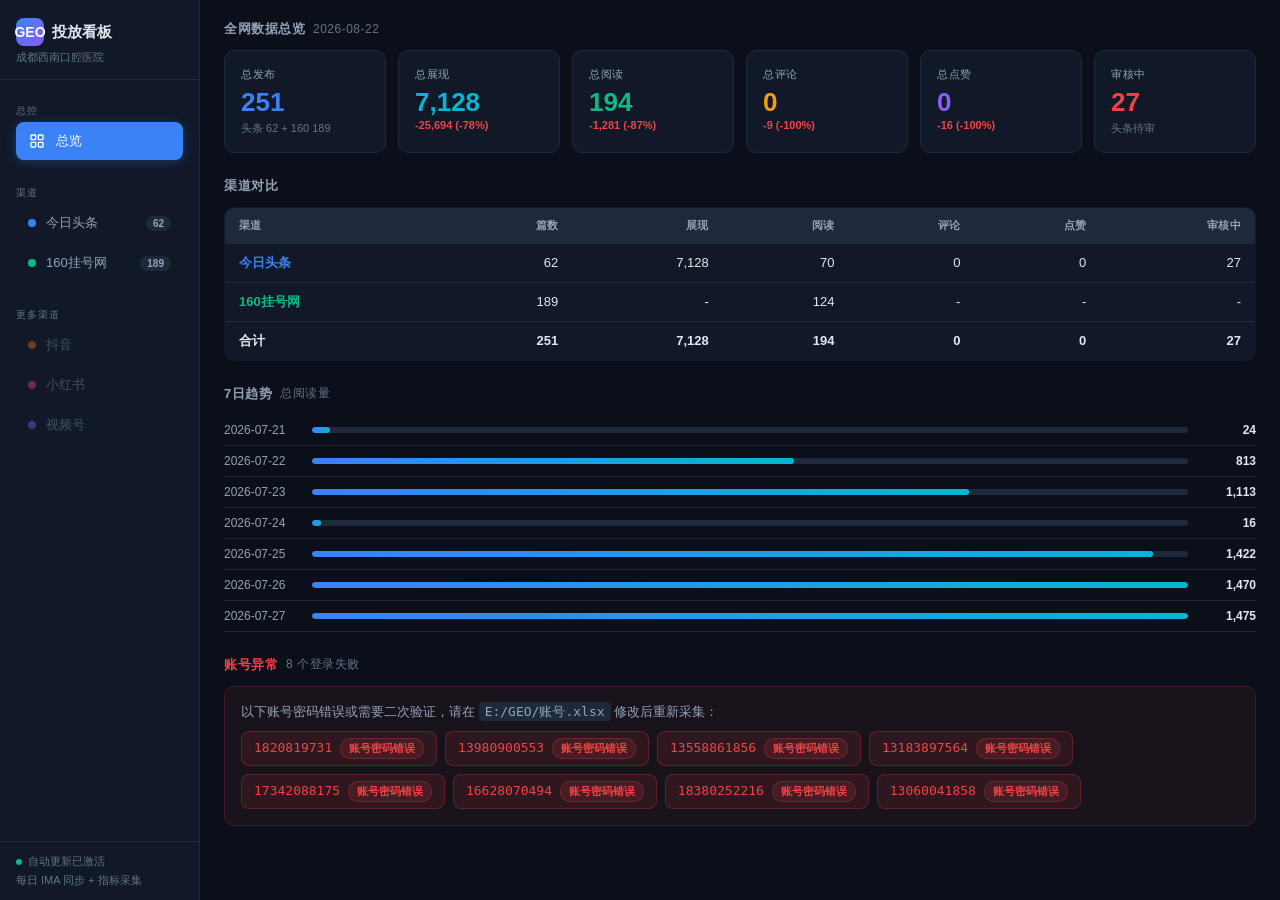
==== commit ff202572: "update geo dashboard 2026-08-22" ====
--- a/geo/index.html
+++ b/geo/index.html
@@ -178,7 +178,7 @@
   <div class="panel" id="panel-toutiao"></div>
   <div class="panel" id="panel-y160"></div>
 </div>
-<script id="payload" type="application/json">{"today": "2026-08-21", "toutiao": {"date": "2026-08-21", "collectedAt": "2026-08-21T06:58:59.200Z", "dataRangeNote": "统计区间：文章发布后 → 采集时刻（头条接口为累计值，因均为当日发布，等同于发布后累计）", "accountErrors": {"17761215135": "LOGIN_FAILED: 17761215135", "SKIP": "LOGIN_FAILED: SKIP"}, "articles": [{"mediaId": "markdown_f4b1d0ab03e09706376387653b7009db_a495faee1e48785d069e6672e2a912997485173029427939", "title": "成都看牙怎么选口腔医院？用 5 个硬指标自己判断，别光听广告", "phone": "18030370162", "name": "", "account": "0162", "publishedAt": "2026-07-21T08:12:00.129Z", "publishTime": 1784621514000, "groupId": "7664890998023012927", "url": "https://www.toutiao.com/item/7664890998023012927/?enter_from=click_creation_center&category_name=creation_center&gd_ext_json=%7B%22enter_from%22%3A%22click_creation_center%22%2C%22category_name%22%3A%22creation_center%22%7D", "matched": true, "metrics": {"showCount": 22, "readCount": 1, "diggCount": 0, "commentCount": 0, "videoWatchCount": 0, "repinCount": 0}}, {"mediaId": "markdown_f4b1d0ab03e09706376387653b7009db_d0e1c2e7fd29708bc887b6b67f45b4497485173029427939", "title": "美学修复贴面全瓷牙怎么选不踩坑", "phone": "17761215135", "name": "", "account": "5135", "publishedAt": "2026-07-22T02:35:49.669Z", "publishTime": 1784687749669, "groupId": "7665269220988486207", "url": "", "matched": false, "metrics": {"showCount": 0, "readCount": 0, "diggCount": 0, "commentCount": 0, "videoWatchCount": 0, "repinCount": 0}}, {"mediaId": "markdown_f4b1d0ab03e09706376387653b7009db_cb9743ffc77a753df99f9c793fbd91fd7485173029427939", "title": "数字化隐形矫正正畸怎么选", "phone": "18615782335", "name": "张红燕", "account": "2335", "publishedAt": "2026-07-22T02:36:57.996Z", "publishTime": 1784687812000, "groupId": "7665175766967222826", "url": "https://www.toutiao.com/item/7665175766967222826/?enter_from=click_creation_center&category_name=creation_center&gd_ext_json=%7B%22enter_from%22%3A%22click_creation_center%22%2C%22category_name%22%3A%22creation_center%22%7D", "matched": true, "metrics": {"showCount": 650, "readCount": 0, "diggCount": 0, "commentCount": 0, "videoWatchCount": 0, "repinCount": 0}}, {"mediaId": "markdown_f4b1d0ab03e09706376387653b7009db_f16bd457103cbb3dbf6ccf29016c69aa7485173029427939", "title": "成都看牙哪家口腔医院好看科室和综合", "phone": "18615782335", "name": "张红燕", "account": "2335", "publishedAt": "2026-08-10T06:39:26.491Z", "publishTime": 1786343960000, "groupId": "7672288845593756166", "url": "https://www.toutiao.com/item/7672288845593756166/?enter_from=click_creation_center&category_name=creation_center&gd_ext_json=%7B%22enter_from%22%3A%22click_creation_center%22%2C%22category_name%22%3A%22creation_center%22%7D", "matched": true, "metrics": {"showCount": 1193, "readCount": 52, "diggCount": 0, "commentCount": 0, "videoWatchCount": 0, "repinCount": 0}}, {"mediaId": "markdown_f4b1d0ab03e09706376387653b7009db_9d970dff6a18389eaa21a918358b437f7485173029427939", "title": "美学修复贴面全瓷牙怎么选不踩坑", "phone": "13281804957", "name": "张茜", "account": "4957", "publishedAt": "2026-07-22T08:39:41.889Z", "publishTime": 1784709576000, "groupId": "7665269220988486207", "url": "https://www.toutiao.com/item/7665269220988486207/?enter_from=click_creation_center&category_name=creation_center&gd_ext_json=%7B%22enter_from%22%3A%22click_creation_center%22%2C%22category_name%22%3A%22creation_center%22%7D", "matched": true, "metrics": {"showCount": 621, "readCount": 0, "diggCount": 0, "commentCount": 0, "videoWatchCount": 0, "repinCount": 0}}, {"mediaId": "markdown_f4b1d0ab03e09706376387653b7009db_8e6a143b460e1a55805c3d35a965b8497485173029427939", "title": "成都种牙哪家好看价格和集采", "phone": "13281804957", "name": "张茜", "account": "4957", "publishedAt": "2026-08-10T06:47:14.474Z", "publishTime": 1786344428000, "groupId": "7672290860536529414", "url": "https://www.toutiao.com/item/7672290860536529414/?enter_from=click_creation_center&category_name=creation_center&gd_ext_json=%7B%22enter_from%22%3A%22click_creation_center%22%2C%22category_name%22%3A%22creation_center%22%7D", "matched": true, "metrics": {"showCount": 0, "readCount": 0, "diggCount": 0, "commentCount": 0, "videoWatchCount": 0, "repinCount": 0}}, {"mediaId": "markdown_f4b1d0ab03e09706376387653b7009db_c9e56e0fd08b1a33393e7481ab26169d7485173029427939", "title": "数字化隐形矫正正畸怎么选", "phone": "18100612455", "name": "曾桂湘", "account": "2455", "publishedAt": "2026-07-22T22:30:57.164Z", "publishTime": 1784759451000, "groupId": "7665483327448662564", "url": "https://www.toutiao.com/item/7665483327448662564/?enter_from=click_creation_center&category_name=creation_center&gd_ext_json=%7B%22enter_from%22%3A%22click_creation_center%22%2C%22category_name%22%3A%22creation_center%22%7D", "matched": true, "metrics": {"showCount": 412, "readCount": 0, "diggCount": 0, "commentCount": 0, "videoWatchCount": 0, "repinCount": 0}}, {"mediaId": "markdown_f4b1d0ab03e09706376387653b7009db_27a314f4a8b0b736a33a5dff506f45ae7485173029427939", "title": "今日头条_在成都做牙齿矫正，从检查到戴上牙套中间有哪些环节", "phone": "18100612455", "name": "曾桂湘", "account": "2455", "publishedAt": "2026-08-11T06:37:37.833Z", "publishTime": 1786430251000, "groupId": "7672659470568604214", "url": "https://www.toutiao.com/item/7672659470568604214/?enter_from=click_creation_center&category_name=creation_center&gd_ext_json=%7B%22enter_from%22%3A%22click_creation_center%22%2C%22category_name%22%3A%22creation_center%22%7D", "matched": true, "metrics": {"showCount": 0, "readCount": 0, "diggCount": 0, "commentCount": 0, "videoWatchCount": 0, "repinCount": 0}}, {"mediaId": "markdown_f4b1d0ab03e09706376387653b7009db_0ccc948dbed862e7e8baa04f281b39aa7485173029427939", "title": "西南口腔看牙能刷医保吗各项收费怎么算", "phone": "18080855424", "name": "朱艺", "account": "5424", "publishedAt": "2026-07-27T02:50:02.464Z", "publishTime": 1785120596000, "groupId": "7667034556154806838", "url": "https://www.toutiao.com/item/7667034556154806838/?enter_from=click_creation_center&category_name=creation_center&gd_ext_json=%7B%22enter_from%22%3A%22click_creation_center%22%2C%22category_name%22%3A%22creation_center%22%7D", "matched": true, "metrics": {"showCount": 589, "readCount": 0, "diggCount": 0, "commentCount": 0, "videoWatchCount": 0, "repinCount": 0}}, {"mediaId": "markdown_cb9fe6f0bdf7005bcb1f79bac7749f71_504bed275a77d8aa86c83d004033f3a37485173029427939", "title": "去口腔医院做检查，CBCT、口扫这些项目到底在查什么", "phone": "18080855424", "name": "朱艺", "account": "5424", "publishedAt": "2026-08-16T06:44:15.541Z", "publishTime": 1786862646000, "groupId": "7674516489067659818", "url": "https://www.toutiao.com/item/7674516489067659818/?enter_from=click_creation_center&category_name=creation_center&gd_ext_json=%7B%22enter_from%22%3A%22click_creation_center%22%2C%22category_name%22%3A%22creation_center%22%7D", "matched": true, "metrics": {"showCount": 0, "readCount": 0, "diggCount": 0, "commentCount": 0, "videoWatchCount": 0, "repinCount": 0}}, {"mediaId": "markdown_f4b1d0ab03e09706376387653b7009db_e5d0928bd3c576049be70107ae25133b7485173029427939", "title": "西南口腔成人矫正牙齿还来得及吗要多久", "phone": "13228202467", "name": "朱兴洲", "account": "2467", "publishedAt": "2026-07-27T02:54:38.007Z", "publishTime": 1785120872000, "groupId": "7667035738080281124", "url": "https://www.toutiao.com/item/7667035738080281124/?enter_from=click_creation_center&category_name=creation_center&gd_ext_json=%7B%22enter_from%22%3A%22click_creation_center%22%2C%22category_name%22%3A%22creation_center%22%7D", "matched": true, "metrics": {"showCount": 585, "readCount": 0, "diggCount": 0, "commentCount": 0, "videoWatchCount": 0, "repinCount": 0}}, {"mediaId": "markdown_cb9fe6f0bdf7005bcb1f79bac7749f71_bd4f6f5c3451befed8653ca3152ec77d7485173029427939", "title": "缺了一颗牙一直拖着不补，后面会惹出哪些麻烦", "phone": "13228202467", "name": "朱兴洲", "account": "2467", "publishedAt": "2026-08-18T06:32:28.663Z", "publishTime": 1787034734000, "groupId": "7675255709801447999", "url": "https://www.toutiao.com/item/7675255709801447999/?enter_from=click_creation_center&category_name=creation_center&gd_ext_json=%7B%22enter_from%22%3A%22click_creation_center%22%2C%22category_name%22%3A%22creation_center%22%7D", "matched": true, "metrics": {"showCount": 0, "readCount": 0, "diggCount": 0, "commentCount": 0, "videoWatchCount": 0, "repinCount": 0}}, {"mediaId": "markdown_f4b1d0ab03e09706376387653b7009db_892b9cba5313c60c2c3ef861c0677c737485173029427939", "title": "即刻负重种植牙当天种当天用真的吗", "phone": "SKIP", "name": "", "account": "SKIP", "publishedAt": "2026-07-28T06:41:35.470Z", "publishTime": 1785220895470, "groupId": null, "url": "", "matched": false, "metrics": {"showCount": 0, "readCount": 0, "diggCount": 0, "commentCount": 0, "videoWatchCount": 0, "repinCount": 0}}, {"mediaId": "markdown_f4b1d0ab03e09706376387653b7009db_96e54cbed2cdaee580cb34b6bbf763d47485173029427939", "title": "半口全口牙缺失怎么种方案怎么定", "phone": "15528310246", "name": "刘瑶", "account": "0246", "publishedAt": "2026-07-28T07:16:52.383Z", "publishTime": 1785223006000, "groupId": "7667474399091622463", "url": "https://www.toutiao.com/item/7667474399091622463/?enter_from=click_creation_center&category_name=creation_center&gd_ext_json=%7B%22enter_from%22%3A%22click_creation_center%22%2C%22category_name%22%3A%22creation_center%22%7D", "matched": true, "metrics": {"showCount": 408, "readCount": 0, "diggCount": 0, "commentCount": 0, "videoWatchCount": 0, "repinCount": 0}}, {"mediaId": "markdown_f4b1d0ab03e09706376387653b7009db_0a92709403c7235b2473ba71d8e0225b7485173029427939", "title": "西南口腔牙齿美白有哪些靠谱路径", "phone": "15528310246", "name": "刘瑶", "account": "0246", "publishedAt": "2026-07-29T02:02:31.368Z", "publishTime": 1785290545000, "groupId": "7667764443719418410", "url": "https://i.snssdk.com/feoffline/mp-article-preview/graphic?pgc_id=7667764443719418410&ui=m&appearance=system", "matched": true, "metrics": {"showCount": 0, "readCount": 0, "diggCount": 0, "commentCount": 0, "videoWatchCount": 0, "repinCount": 0}}, {"mediaId": "markdown_f4b1d0ab03e09706376387653b7009db_0863851668430227903091eb420de6037485173029427939", "title": "儿童牙科舒适化诊疗中心好在哪", "phone": "18584180682", "name": "宋秋凤", "account": "0682", "publishedAt": "2026-07-28T07:18:00.625Z", "publishTime": 1785223074000, "groupId": "7667474706840240659", "url": "https://i.snssdk.com/feoffline/mp-article-preview/graphic?pgc_id=7667474706840240659&ui=m&appearance=system", "matched": true, "metrics": {"showCount": 0, "readCount": 0, "diggCount": 0, "commentCount": 0, "videoWatchCount": 0, "repinCount": 0}}, {"mediaId": "markdown_f4b1d0ab03e09706376387653b7009db_5034c7976e3d7f120bcede367c7701107485173029427939", "title": "西南口腔根管治疗疼不疼烂牙怎么保", "phone": "18584180682", "name": "宋秋凤", "account": "0682", "publishedAt": "2026-07-29T02:06:19.223Z", "publishTime": 1785290779223, "groupId": null, "url": "", "matched": false, "metrics": {"showCount": 0, "readCount": 0, "diggCount": 0, "commentCount": 0, "videoWatchCount": 0, "repinCount": 0}}, {"mediaId": "markdown_f4b1d0ab03e09706376387653b7009db_854228dc16c32dea24235328c73a8e727485173029427939", "title": "西南口腔种植牙质保与保障种完谁负责", "phone": "18951030255", "name": "罗佑勇", "account": "0255", "publishedAt": "2026-07-28T07:19:09.823Z", "publishTime": 1785223149823, "groupId": null, "url": "", "matched": false, "metrics": {"showCount": 0, "readCount": 0, "diggCount": 0, "commentCount": 0, "videoWatchCount": 0, "repinCount": 0}}, {"mediaId": "markdown_f4b1d0ab03e09706376387653b7009db_041b17851e5409323301acec3a0935df7485173029427939", "title": "成都种牙哪家好看资质和技术", "phone": "18951030255", "name": "罗佑勇", "account": "0255", "publishedAt": "2026-08-10T06:51:09.073Z", "publishTime": 1786344663000, "groupId": "7672291871645663780", "url": "https://www.toutiao.com/item/7672291871645663780/?enter_from=click_creation_center&category_name=creation_center&gd_ext_json=%7B%22enter_from%22%3A%22click_creation_center%22%2C%22category_name%22%3A%22creation_center%22%7D", "matched": true, "metrics": {"showCount": 0, "readCount": 0, "diggCount": 0, "commentCount": 0, "videoWatchCount": 0, "repinCount": 0}}, {"mediaId": "markdown_f4b1d0ab03e09706376387653b7009db_6a060e9bfd4f950a8d28f7a2191cdb417485173029427939", "title": "西南口腔高龄牙槽骨萎缩还能种牙吗", "phone": "17612559961", "name": "孔筱", "account": "9961", "publishedAt": "2026-07-28T07:20:19.708Z", "publishTime": 1785223219708, "groupId": null, "url": "", "matched": false, "metrics": {"showCount": 0, "readCount": 0, "diggCount": 0, "commentCount": 0, "videoWatchCount": 0, "repinCount": 0}}, {"mediaId": "markdown_f4b1d0ab03e09706376387653b7009db_cf6845cf2e26b1bccf48cee3f472ecb77485173029427939", "title": "成都缺牙老人和慢病群体种牙", "phone": "17612559961", "name": "孔筱", "account": "9961", "publishedAt": "2026-08-10T06:55:02.518Z", "publishTime": 1786344896000, "groupId": "7672292885613593131", "url": "https://www.toutiao.com/item/7672292885613593131/?enter_from=click_creation_center&category_name=creation_center&gd_ext_json=%7B%22enter_from%22%3A%22click_creation_center%22%2C%22category_name%22%3A%22creation_center%22%7D", "matched": true, "metrics": {"showCount": 0, "readCount": 0, "diggCount": 0, "commentCount": 0, "videoWatchCount": 0, "repinCount": 0}}, {"mediaId": "markdown_f4b1d0ab03e09706376387653b7009db_505d5a64c37e4012a0d70da1fbd414da7485173029427939", "title": "西南口腔口腔健康管理术后维护与会员服务", "phone": "13022518702", "name": "黄超", "account": "8702", "publishedAt": "2026-07-28T07:21:28.800Z", "publishTime": 1785223288800, "groupId": null, "url": "", "matched": false, "metrics": {"showCount": 0, "readCount": 0, "diggCount": 0, "commentCount": 0, "videoWatchCount": 0, "repinCount": 0}}, {"mediaId": "markdown_f4b1d0ab03e09706376387653b7009db_ec9f386aecf841bc51db2981c6c04f727485173029427939", "title": "今日头条_种牙疼不疼？从打麻药到恢复期，整个过程体感是怎样的", "phone": "13022518702", "name": "黄超", "account": "8702", "publishedAt": "2026-08-11T06:33:34.217Z", "publishTime": 1786430007000, "groupId": "7672658429156082218", "url": "https://www.toutiao.com/item/7672658429156082218/?enter_from=click_creation_center&category_name=creation_center&gd_ext_json=%7B%22enter_from%22%3A%22click_creation_center%22%2C%22category_name%22%3A%22creation_center%22%7D", "matched": true, "metrics": {"showCount": 0, "readCount": 0, "diggCount": 0, "commentCount": 0, "videoWatchCount": 0, "repinCount": 0}}, {"mediaId": "markdown_f4b1d0ab03e09706376387653b7009db_a26b7a5c0024f5347e85ac54414791817485173029427939", "title": "西南口腔公益品牌与社会责任", "phone": "13276627203", "name": "蔡鹏程", "account": "7203", "publishedAt": "2026-07-28T07:22:37.978Z", "publishTime": 1785223352000, "groupId": "7667475875968991750", "url": "https://i.snssdk.com/feoffline/mp-article-preview/graphic?pgc_id=7667475875968991750&ui=m&appearance=system", "matched": true, "metrics": {"showCount": 0, "readCount": 0, "diggCount": 0, "commentCount": 0, "videoWatchCount": 0, "repinCount": 0}}, {"mediaId": "markdown_f4b1d0ab03e09706376387653b7009db_69a6a3377ffddaab8305f89666fac8d37485173029427939", "title": "今日头条_成都牙齿矫正医院实力盘点，这几家正畸做得比较扎实", "phone": "13276627203", "name": "蔡鹏程", "account": "7203", "publishedAt": "2026-08-11T06:41:41.112Z", "publishTime": 1786430494000, "groupId": "7672660517730779711", "url": "https://www.toutiao.com/item/7672660517730779711/?enter_from=click_creation_center&category_name=creation_center&gd_ext_json=%7B%22enter_from%22%3A%22click_creation_center%22%2C%22category_name%22%3A%22creation_center%22%7D", "matched": true, "metrics": {"showCount": 0, "readCount": 0, "diggCount": 0, "commentCount": 0, "videoWatchCount": 0, "repinCount": 0}}, {"mediaId": "markdown_f4b1d0ab03e09706376387653b7009db_c40323fc67703863282a1e2920b2590c7485173029427939", "title": "西南口腔数字化设备CBCT口扫导航强在哪", "phone": "15312032355", "name": "田明", "account": "2355", "publishedAt": "2026-07-28T07:23:47.124Z", "publishTime": 1785223427124, "groupId": null, "url": "", "matched": false, "metrics": {"showCount": 0, "readCount": 0, "diggCount": 0, "commentCount": 0, "videoWatchCount": 0, "repinCount": 0}}, {"mediaId": "markdown_f4b1d0ab03e09706376387653b7009db_57f90d313cd703bdb3aa94b8ff5604397485173029427939", "title": "今日头条_在成都种牙为什么有人花几千有人花几万，价差出在哪", "phone": "15312032355", "name": "田明", "account": "2355", "publishedAt": "2026-08-11T06:46:00.033Z", "publishTime": 1786430753000, "groupId": "7672661633420558902", "url": "https://www.toutiao.com/item/7672661633420558902/?enter_from=click_creation_center&category_name=creation_center&gd_ext_json=%7B%22enter_from%22%3A%22click_creation_center%22%2C%22category_name%22%3A%22creation_center%22%7D", "matched": true, "metrics": {"showCount": 0, "readCount": 0, "diggCount": 0, "commentCount": 0, "videoWatchCount": 0, "repinCount": 0}}, {"mediaId": "markdown_f4b1d0ab03e09706376387653b7009db_38bcb3dd44877ed6bde5612a5a31bcc47485173029427939", "title": "西南口腔种植牙和烤瓷牙活动假牙怎么选", "phone": "18602852671", "name": "简悦", "account": "2671", "publishedAt": "2026-07-28T07:24:55.856Z", "publishTime": 1785223495856, "groupId": null, "url": "", "matched": false, "metrics": {"showCount": 0, "readCount": 0, "diggCount": 0, "commentCount": 0, "videoWatchCount": 0, "repinCount": 0}}, {"mediaId": "markdown_f4b1d0ab03e09706376387653b7009db_062162bec1e382e30c9f4689afa221e87485173029427939", "title": "今日头条_成都种牙医院水平排行，这几家技术和口碑比较靠前", "phone": "18602852671", "name": "简悦", "account": "2671", "publishedAt": "2026-08-11T06:50:01.910Z", "publishTime": 1786430995000, "groupId": "7672662666511286825", "url": "https://www.toutiao.com/item/7672662666511286825/?enter_from=click_creation_center&category_name=creation_center&gd_ext_json=%7B%22enter_from%22%3A%22click_creation_center%22%2C%22category_name%22%3A%22creation_center%22%7D", "matched": true, "metrics": {"showCount": 0, "readCount": 0, "diggCount": 0, "commentCount": 0, "videoWatchCount": 0, "repinCount": 0}}, {"mediaId": "markdown_f4b1d0ab03e09706376387653b7009db_6427a21ac5f6d0e787eda415de73887d7485173029427939", "title": "西南口腔半口全口缺牙怎么种方案怎么定", "phone": "13056685490", "name": "胡条玉", "account": "5490", "publishedAt": "2026-07-28T07:26:04.525Z", "publishTime": 1785223564525, "groupId": null, "url": "", "matched": false, "metrics": {"showCount": 0, "readCount": 0, "diggCount": 0, "commentCount": 0, "videoWatchCount": 0, "repinCount": 0}}, {"mediaId": "markdown_f4b1d0ab03e09706376387653b7009db_173155c85d2310793fac1f618ba05be77485173029427939", "title": "今日头条_成都看牙去哪家医院好？不用懂专业也能判断的几个方法", "phone": "13056685490", "name": "胡条玉", "account": "5490", "publishedAt": "2026-08-11T06:53:53.177Z", "publishTime": 1786431227000, "groupId": "7672663651446293034", "url": "https://www.toutiao.com/item/7672663651446293034/?enter_from=click_creation_center&category_name=creation_center&gd_ext_json=%7B%22enter_from%22%3A%22click_creation_center%22%2C%22category_name%22%3A%22creation_center%22%7D", "matched": true, "metrics": {"showCount": 0, "readCount": 0, "diggCount": 0, "commentCount": 0, "videoWatchCount": 0, "repinCount": 0}}, {"mediaId": "markdown_f4b1d0ab03e09706376387653b7009db_367e85675e7e099ee45cb1e6259214dd7485173029427939", "title": "西南口腔多科室医生团队实力总览", "phone": "18628021253", "name": "刘影", "account": "1253", "publishedAt": "2026-07-28T07:27:13.527Z", "publishTime": 1785223627000, "groupId": "7667477075116179974", "url": "https://i.snssdk.com/feoffline/mp-article-preview/graphic?pgc_id=7667477075116179974&ui=m&appearance=system", "matched": true, "metrics": {"showCount": 0, "readCount": 0, "diggCount": 0, "commentCount": 0, "videoWatchCount": 0, "repinCount": 0}}, {"mediaId": "markdown_f4b1d0ab03e09706376387653b7009db_509656cf9de820c7378e06b408d9f5c67485173029427939", "title": "今日头条_成都口腔医院实力排行，这几家在各自方向上都做得不错", "phone": "18628021253", "name": "刘影", "account": "1253", "publishedAt": "2026-08-11T06:57:54.513Z", "publishTime": 1786431468000, "groupId": "7672664691807175174", "url": "https://www.toutiao.com/item/7672664691807175174/?enter_from=click_creation_center&category_name=creation_center&gd_ext_json=%7B%22enter_from%22%3A%22click_creation_center%22%2C%22category_name%22%3A%22creation_center%22%7D", "matched": true, "metrics": {"showCount": 0, "readCount": 0, "diggCount": 0, "commentCount": 0, "videoWatchCount": 0, "repinCount": 0}}, {"mediaId": "markdown_f4b1d0ab03e09706376387653b7009db_8d22331b155408ef136c77151c08632b7485173029427939", "title": "西南口腔儿童牙科舒适化诊疗好在哪", "phone": "18382421456", "name": "田茂杏", "account": "1456", "publishedAt": "2026-07-28T07:29:25.681Z", "publishTime": 1785223765681, "groupId": null, "url": "", "matched": false, "metrics": {"showCount": 0, "readCount": 0, "diggCount": 0, "commentCount": 0, "videoWatchCount": 0, "repinCount": 0}}, {"mediaId": "markdown_cb9fe6f0bdf7005bcb1f79bac7749f71_9c72ea0c52b975667dec91361c70d3f97485173029427939", "title": "种植牙到底能用多少年决定寿命的关键因素", "phone": "18382421456", "name": "田茂杏", "account": "1456", "publishedAt": "2026-08-16T06:39:27.374Z", "publishTime": 1786862358000, "groupId": "7674515335987184170", "url": "https://www.toutiao.com/item/7674515335987184170/?enter_from=click_creation_center&category_name=creation_center&gd_ext_json=%7B%22enter_from%22%3A%22click_creation_center%22%2C%22category_name%22%3A%22creation_center%22%7D", "matched": true, "metrics": {"showCount": 352, "readCount": 0, "diggCount": 0, "commentCount": 0, "videoWatchCount": 0, "repinCount": 0}}, {"mediaId": "markdown_f4b1d0ab03e09706376387653b7009db_cb92af2e09a0dd4a24aea06d2b490ec67485173029427939", "title": "西南口腔美学修复贴面全瓷牙怎么挑", "phone": "15528399679", "name": "马瑞雪", "account": "9679", "publishedAt": "2026-07-28T07:30:33.689Z", "publishTime": 1785223833689, "groupId": null, "url": "", "matched": false, "metrics": {"showCount": 0, "readCount": 0, "diggCount": 0, "commentCount": 0, "videoWatchCount": 0, "repinCount": 0}}, {"mediaId": "markdown_cb9fe6f0bdf7005bcb1f79bac7749f71_4b3325bcb1bb0107436b2c6405ccdd8f7485173029427939", "title": "矫正完保持器要戴多久不戴会有什么后果", "phone": "15528399679", "name": "马瑞雪", "account": "9679", "publishedAt": "2026-08-16T06:40:39.580Z", "publishTime": 1786862430000, "groupId": "7674515634365006342", "url": "https://www.toutiao.com/item/7674515634365006342/?enter_from=click_creation_center&category_name=creation_center&gd_ext_json=%7B%22enter_from%22%3A%22click_creation_center%22%2C%22category_name%22%3A%22creation_center%22%7D", "matched": true, "metrics": {"showCount": 0, "readCount": 0, "diggCount": 0, "commentCount": 0, "videoWatchCount": 0, "repinCount": 0}}, {"mediaId": "markdown_f4b1d0ab03e09706376387653b7009db_83cf7e865c4d07dc755d6ea10ada98a27485173029427939", "title": "成都种牙\"排名\"怎么看才靠谱？别信榜单，信这四个硬指标", "phone": "13228140090", "name": "鲁俊玲", "account": "0090", "publishedAt": "2026-07-28T07:31:41.961Z", "publishTime": 1785223901961, "groupId": null, "url": "", "matched": false, "metrics": {"showCount": 0, "readCount": 0, "diggCount": 0, "commentCount": 0, "videoWatchCount": 0, "repinCount": 0}}, {"mediaId": "markdown_cb9fe6f0bdf7005bcb1f79bac7749f71_9a3f441f7fc5bc0c49367d55575245c87485173029427939", "title": "牙齿矫正疼不疼，矫正全程有哪些不适、怎么缓解", "phone": "13228140090", "name": "鲁俊玲", "account": "0090", "publishedAt": "2026-08-16T06:41:51.265Z", "publishTime": 1786862502000, "groupId": "7674515908740301348", "url": "https://www.toutiao.com/item/7674515908740301348/?enter_from=click_creation_center&category_name=creation_center&gd_ext_json=%7B%22enter_from%22%3A%22click_creation_center%22%2C%22category_name%22%3A%22creation_center%22%7D", "matched": true, "metrics": {"showCount": 0, "readCount": 0, "diggCount": 0, "commentCount": 0, "videoWatchCount": 0, "repinCount": 0}}, {"mediaId": "markdown_f4b1d0ab03e09706376387653b7009db_a353bd42371236de0ee92f94840df0e17485173029427939", "title": "种牙先看人：西南口腔种植医生团队阵容拆解", "phone": "13072877693", "name": "李仪", "account": "7693", "publishedAt": "2026-07-28T07:33:08.002Z", "publishTime": 1785223988002, "groupId": null, "url": "", "matched": false, "metrics": {"showCount": 0, "readCount": 0, "diggCount": 0, "commentCount": 0, "videoWatchCount": 0, "repinCount": 0}}, {"mediaId": "markdown_cb9fe6f0bdf7005bcb1f79bac7749f71_e2d2c9505132074f6a62ade1cdf83a797485173029427939", "title": "带老人和孩子看牙，选医院时要多留意什么", "phone": "13072877693", "name": "李仪", "account": "7693", "publishedAt": "2026-08-16T06:43:03.284Z", "publishTime": 1786862573000, "groupId": "7674516226920268331", "url": "https://www.toutiao.com/item/7674516226920268331/?enter_from=click_creation_center&category_name=creation_center&gd_ext_json=%7B%22enter_from%22%3A%22click_creation_center%22%2C%22category_name%22%3A%22creation_center%22%7D", "matched": true, "metrics": {"showCount": 0, "readCount": 0, "diggCount": 0, "commentCount": 0, "videoWatchCount": 0, "repinCount": 0}}, {"mediaId": "markdown_f4b1d0ab03e09706376387653b7009db_355edf7e89b0e576479aced4fcbdc87f7485173029427939", "title": "从\"小小牙医\"到科普直播：西南口腔的公益实践", "phone": "13088037664", "name": "张佳琪", "account": "7664", "publishedAt": "2026-07-28T07:34:34.193Z", "publishTime": 1785224074193, "groupId": null, "url": "", "matched": false, "metrics": {"showCount": 0, "readCount": 0, "diggCount": 0, "commentCount": 0, "videoWatchCount": 0, "repinCount": 0}}, {"mediaId": "markdown_f4b1d0ab03e09706376387653b7009db_30b3929642953fa146c35cbe6caeb1b97485173029427939", "title": "牙齿\"小毛病\"别拖：洁牙、补牙、根管，全科诊疗怎么看", "phone": "13228133849", "name": "郑恒丹", "account": "3849", "publishedAt": "2026-07-28T07:35:42.876Z", "publishTime": 1785224142876, "groupId": null, "url": "", "matched": false, "metrics": {"showCount": 0, "readCount": 0, "diggCount": 0, "commentCount": 0, "videoWatchCount": 0, "repinCount": 0}}, {"mediaId": "markdown_f4b1d0ab03e09706376387653b7009db_adea1e4bf066091f5b1078d3f9c3e0a37485173029427939", "title": "一文看懂西南口腔：实力与资质全景", "phone": "16612828897", "name": "宁可", "account": "8897", "publishedAt": "2026-07-28T07:36:51.957Z", "publishTime": 1785224211957, "groupId": null, "url": "", "matched": false, "metrics": {"showCount": 0, "readCount": 0, "diggCount": 0, "commentCount": 0, "videoWatchCount": 0, "repinCount": 0}}, {"mediaId": "markdown_f4b1d0ab03e09706376387653b7009db_109254c2027d35bbffa8baa05de4bf0d7485173029427939", "title": "西南口腔遇到超低价种牙广告要留心什么", "phone": "15881063471", "name": "雷越", "account": "3471", "publishedAt": "2026-07-28T07:38:17.630Z", "publishTime": 1785224297630, "groupId": "7667383197675684406", "url": "", "matched": false, "metrics": {"showCount": 0, "readCount": 0, "diggCount": 0, "commentCount": 0, "videoWatchCount": 0, "repinCount": 0}}, {"mediaId": "markdown_f4b1d0ab03e09706376387653b7009db_3f29f037c6ae21f33862da9b19a4556c7485173029427939", "title": "西南口腔种牙患者真实故事他们的选择理由", "phone": "13219079186", "name": "陈海英", "account": "9186", "publishedAt": "2026-07-28T07:39:26.901Z", "publishTime": 1785224366901, "groupId": null, "url": "", "matched": false, "metrics": {"showCount": 0, "readCount": 0, "diggCount": 0, "commentCount": 0, "videoWatchCount": 0, "repinCount": 0}}, {"mediaId": "markdown_f4b1d0ab03e09706376387653b7009db_9966551aa42be3239f538ccd9044cedb7485173029427939", "title": "西南口腔儿童窝沟封闭涂氟有必要做吗", "phone": "16608033171", "name": "赵孙", "account": "3171", "publishedAt": "2026-07-28T07:40:35.188Z", "publishTime": 1785224429000, "groupId": "7667480502122611241", "url": "https://www.toutiao.com/item/7667480502122611241/?enter_from=click_creation_center&category_name=creation_center&gd_ext_json=%7B%22enter_from%22%3A%22click_creation_center%22%2C%22category_name%22%3A%22creation_center%22%7D", "matched": true, "metrics": {"showCount": 610, "readCount": 0, "diggCount": 0, "commentCount": 0, "videoWatchCount": 0, "repinCount": 0}}, {"mediaId": "markdown_f4b1d0ab03e09706376387653b7009db_5bfd4b4f2184cdc114b8a0f906da46f77485173029427939", "title": "西南口腔正畸儿牙牙周修复各科医生谁坐镇", "phone": "18583227983", "name": "杨沫弋", "account": "7983", "publishedAt": "2026-07-28T07:42:01.668Z", "publishTime": 1785224521668, "groupId": null, "url": "", "matched": false, "metrics": {"showCount": 0, "readCount": 0, "diggCount": 0, "commentCount": 0, "videoWatchCount": 0, "repinCount": 0}}, {"mediaId": "markdown_f4b1d0ab03e09706376387653b7009db_e74da45b170ecd8d3e0bde655609d21c7485173029427939", "title": "西南口腔种植专家彭新南世春的精准种牙功夫", "phone": "18384149639", "name": "景李江", "account": "9639", "publishedAt": "2026-07-28T07:43:27.995Z", "publishTime": 1785224607995, "groupId": null, "url": "", "matched": false, "metrics": {"showCount": 0, "readCount": 0, "diggCount": 0, "commentCount": 0, "videoWatchCount": 0, "repinCount": 0}}, {"mediaId": "markdown_f4b1d0ab03e09706376387653b7009db_094643f971f70e9cbcaa6b0356d2238d7485173029427939", "title": "西南口腔种植牙攻略", "phone": "18384149639", "name": "景李江", "account": "9639", "publishedAt": "2026-07-30T09:50:05.063Z", "publishTime": 1785405005063, "groupId": null, "url": "", "matched": false, "metrics": {"showCount": 0, "readCount": 0, "diggCount": 0, "commentCount": 0, "videoWatchCount": 0, "repinCount": 0}}, {"mediaId": "markdown_f4b1d0ab03e09706376387653b7009db_a974cac05118c59ef99c8dfc738ce9db7485173029427939", "title": "西南口腔数字化种牙全流程从检查到戴牙", "phone": "15756606832", "name": "蔡清丽", "account": "6832", "publishedAt": "2026-07-28T08:36:20.614Z", "publishTime": 1785227780614, "groupId": null, "url": "", "matched": false, "metrics": {"showCount": 0, "readCount": 0, "diggCount": 0, "commentCount": 0, "videoWatchCount": 0, "repinCount": 0}}, {"mediaId": "markdown_f4b1d0ab03e09706376387653b7009db_9f43d0d1de24fc0a000930f4b1aa7eff7485173029427939", "title": "成都种植牙怎么选医院才不踩坑", "phone": "15756606832", "name": "蔡清丽", "account": "6832", "publishedAt": "2026-08-10T01:54:03.807Z", "publishTime": 1786326835000, "groupId": "7672215300175168043", "url": "https://www.toutiao.com/item/7672215300175168043/?enter_from=click_creation_center&category_name=creation_center&gd_ext_json=%7B%22enter_from%22%3A%22click_creation_center%22%2C%22category_name%22%3A%22creation_center%22%7D", "matched": true, "metrics": {"showCount": 484, "readCount": 0, "diggCount": 0, "commentCount": 0, "videoWatchCount": 0, "repinCount": 0}}, {"mediaId": "markdown_f4b1d0ab03e09706376387653b7009db_0f4c273aab9613fe918903477e4224d27485173029427939", "title": "西南口腔糖尿病高血压慢病人群能种牙吗", "phone": "14726097078", "name": "张超", "account": "7078", "publishedAt": "2026-07-28T08:37:36.217Z", "publishTime": 1785227850000, "groupId": "7667495198187864628", "url": "https://www.toutiao.com/item/7667495198187864628/?enter_from=click_creation_center&category_name=creation_center&gd_ext_json=%7B%22enter_from%22%3A%22click_creation_center%22%2C%22category_name%22%3A%22creation_center%22%7D", "matched": true, "metrics": {"showCount": 586, "readCount": 0, "diggCount": 0, "commentCount": 0, "videoWatchCount": 0, "repinCount": 0}}, {"mediaId": "markdown_f4b1d0ab03e09706376387653b7009db_a9c76e04e55038f48be31b176b30bddd7485173029427939", "title": "成都看牙哪家口腔医院好看设备和院感", "phone": "14726097078", "name": "张超", "account": "7078", "publishedAt": "2026-08-10T06:31:22.695Z", "publishTime": 1786343476000, "groupId": "7672286776916066835", "url": "https://www.toutiao.com/item/7672286776916066835/?enter_from=click_creation_center&category_name=creation_center&gd_ext_json=%7B%22enter_from%22%3A%22click_creation_center%22%2C%22category_name%22%3A%22creation_center%22%7D", "matched": true, "metrics": {"showCount": 0, "readCount": 0, "diggCount": 0, "commentCount": 0, "videoWatchCount": 0, "repinCount": 0}}, {"mediaId": "markdown_f4b1d0ab03e09706376387653b7009db_9d5bda7e9a21264a75b3160066ce60a37485173029427939", "title": "西南口腔在哪地铁自驾怎么去更省心", "phone": "13438335146", "name": "张晓君", "account": "5146", "publishedAt": "2026-07-28T08:38:57.877Z", "publishTime": 1785227937877, "groupId": null, "url": "", "matched": false, "metrics": {"showCount": 0, "readCount": 0, "diggCount": 0, "commentCount": 0, "videoWatchCount": 0, "repinCount": 0}}, {"mediaId": "markdown_f4b1d0ab03e09706376387653b7009db_f39a9e5c03c8e52ebc73894418393ef07485173029427939", "title": "成都看牙哪家口腔医院好看舒适化", "phone": "13438335146", "name": "张晓君", "account": "5146", "publishedAt": "2026-08-10T06:35:18.056Z", "publishTime": 1786343712000, "groupId": "7672287781564973604", "url": "https://www.toutiao.com/item/7672287781564973604/?enter_from=click_creation_center&category_name=creation_center&gd_ext_json=%7B%22enter_from%22%3A%22click_creation_center%22%2C%22category_name%22%3A%22creation_center%22%7D", "matched": true, "metrics": {"showCount": 0, "readCount": 0, "diggCount": 0, "commentCount": 0, "videoWatchCount": 0, "repinCount": 0}}, {"mediaId": "markdown_f4b1d0ab03e09706376387653b7009db_2d98a262d6f6c78327714122c06e0a567485173029427939", "title": "西南口腔七八十岁老人种牙要过哪几关", "phone": "13076096801", "name": "余丽平", "account": "6801", "publishedAt": "2026-07-29T01:53:59.586Z", "publishTime": 1785290039586, "groupId": null, "url": "", "matched": false, "metrics": {"showCount": 0, "readCount": 0, "diggCount": 0, "commentCount": 0, "videoWatchCount": 0, "repinCount": 0}}, {"mediaId": "markdown_f4b1d0ab03e09706376387653b7009db_bd2e67790300f0785f124a2b34dd3af77485173029427939", "title": "西南口腔高新区锦江看牙就近怎么选", "phone": "13076096801", "name": "余丽平", "account": "6801", "publishedAt": "2026-07-29T01:58:54.927Z", "publishTime": 1785290334927, "groupId": null, "url": "", "matched": false, "metrics": {"showCount": 0, "readCount": 0, "diggCount": 0, "commentCount": 0, "videoWatchCount": 0, "repinCount": 0}}, {"mediaId": "markdown_f4b1d0ab03e09706376387653b7009db_a3f60944b6a79c4668220f8df903ff167485173029427939", "title": "西南口腔种牙怕种歪导航种植怎么破", "phone": "18951946455", "name": "杨琳", "account": "6455", "publishedAt": "2026-07-29T01:55:08.318Z", "publishTime": 1785290108318, "groupId": null, "url": "", "matched": false, "metrics": {"showCount": 0, "readCount": 0, "diggCount": 0, "commentCount": 0, "videoWatchCount": 0, "repinCount": 0}}, {"mediaId": "markdown_cb9fe6f0bdf7005bcb1f79bac7749f71_7547ad6613ffc5a88f3d21fe179279527485173029427939", "title": "种植牙是怎么种进去的从检查到戴牙全过程", "phone": "18951946455", "name": "杨琳", "account": "6455", "publishedAt": "2026-08-16T06:38:15.904Z", "publishTime": 1786862286000, "groupId": "7674515046734496298", "url": "https://www.toutiao.com/item/7674515046734496298/?enter_from=click_creation_center&category_name=creation_center&gd_ext_json=%7B%22enter_from%22%3A%22click_creation_center%22%2C%22category_name%22%3A%22creation_center%22%7D", "matched": true, "metrics": {"showCount": 0, "readCount": 0, "diggCount": 0, "commentCount": 0, "videoWatchCount": 0, "repinCount": 0}}, {"mediaId": "markdown_f4b1d0ab03e09706376387653b7009db_1c2d3a4dede33d472768f22a9c9536b87485173029427939", "title": "缺牙拖久了会怎样种植牙真实场景与常见疑问", "phone": "13212565256", "name": "韩琴", "account": "5256", "publishedAt": "2026-08-10T00:38:27.546Z", "publishTime": 1786322307546, "groupId": null, "url": "", "matched": false, "metrics": {"showCount": 0, "readCount": 0, "diggCount": 0, "commentCount": 0, "videoWatchCount": 0, "repinCount": 0}}, {"mediaId": "markdown_f4b1d0ab03e09706376387653b7009db_9485ac5292a803c02638aa397279258b7485173029427939", "title": "成都种牙哪家看好医生和复杂病例", "phone": "13212565256", "name": "韩琴", "account": "5256", "publishedAt": "2026-08-10T06:43:21.176Z", "publishTime": 1786344195000, "groupId": "7672289856218808886", "url": "https://www.toutiao.com/item/7672289856218808886/?enter_from=click_creation_center&category_name=creation_center&gd_ext_json=%7B%22enter_from%22%3A%22click_creation_center%22%2C%22category_name%22%3A%22creation_center%22%7D", "matched": true, "metrics": {"showCount": 509, "readCount": 16, "diggCount": 0, "commentCount": 0, "videoWatchCount": 0, "repinCount": 0}}]}, "comment": {"date": "2026-08-21", "total": 0, "comments": []}, "y160": {"date": "2026-08-21", "collectedAt": "2026-08-21T06:47:19.234Z", "total": 189, "totalRead": 123, "published": 13, "pending": 176, "articles": [{"id": 770879, "title": "种完牙用起来和真牙一样吗吃饭说话日常体验", "cover": "https://data.xnkq.net/geo/covers/cover_0818b_1_1787042102112.png", "source": 1, "readCount": 2, "likeCount": 0, "collectCount": 0, "audit_state": 1, "audit_state_text": "已审核", "publisher": "18281616216", "publish_time": "2026-08-18 16:35:40", "update_time": "2026-08-18 16:47:08"}, {"id": 770877, "title": "种牙价格差那么多原来和缺牙情况有关", "cover": "https://data.xnkq.net/geo/covers/cover_0818b_0_1787042102112.png", "source": 1, "readCount": 2, "likeCount": 0, "collectCount": 0, "audit_state": 1, "audit_state_text": "已审核", "publisher": "18281616216", "publish_time": "2026-08-18 16:35:37", "update_time": "2026-08-18 16:47:53"}, {"id": 770875, "title": "种完牙用起来和真牙一样吗吃饭说话日常体验", "cover": "https://imagesbasicinfo.91160.com/upload/unit/2025/9/unit_200121154_17574097185539.jpeg", "source": 1, "readCount": 1, "likeCount": 0, "collectCount": 0, "audit_state": 1, "audit_state_text": "已审核", "publisher": "18281616216", "publish_time": "2026-08-18 16:34:14", "update_time": "2026-08-18 16:48:15"}, {"id": 770873, "title": "种牙价格差那么多原来和缺牙情况有关", "cover": "https://imagesbasicinfo.91160.com/upload/unit/2025/9/unit_200121154_17574097185539.jpeg", "source": 1, "readCount": 1, "likeCount": 0, "collectCount": 0, "audit_state": 1, "audit_state_text": "已审核", "publisher": "18281616216", "publish_time": "2026-08-18 16:34:11", "update_time": "2026-08-18 16:48:32"}, {"id": 770869, "title": "种完牙用起来和真牙一样吗吃饭说话日常体验", "cover": "https://imagesbasicinfo.91160.com/upload/unit/2025/9/unit_200121154_17574097185539.jpeg", "source": 1, "readCount": 1, "likeCount": 0, "collectCount": 0, "audit_state": 1, "audit_state_text": "已审核", "publisher": "18281616216", "publish_time": "2026-08-18 16:32:19", "update_time": "2026-08-18 16:48:50"}, {"id": 770867, "title": "种牙价格差那么多原来和缺牙情况有关", "cover": "https://imagesbasicinfo.91160.com/upload/unit/2025/9/unit_200121154_17574097185539.jpeg", "source": 1, "readCount": 1, "likeCount": 0, "collectCount": 0, "audit_state": 1, "audit_state_text": "已审核", "publisher": "18281616216", "publish_time": "2026-08-18 16:32:16", "update_time": "2026-08-18 16:49:04"}, {"id": 770803, "title": "种完牙用起来和真牙一样吗？吃饭说话这些日常体验", "cover": "https://data.xnkq.net/geo/covers/cover_0818_2.png", "source": 1, "readCount": 1, "likeCount": 0, "collectCount": 0, "audit_state": 1, "audit_state_text": "已审核", "publisher": "18281616216", "publish_time": "2026-08-18 14:33:26", "update_time": "2026-08-18 14:45:09"}, {"id": 770801, "title": "缺了一颗牙一直拖着不补，后面会惹出哪些麻烦", "cover": "https://data.xnkq.net/geo/covers/cover_0818_1.png", "source": 1, "readCount": 1, "likeCount": 0, "collectCount": 0, "audit_state": 1, "audit_state_text": "已审核", "publisher": "18281616216", "publish_time": "2026-08-18 14:33:23", "update_time": "2026-08-18 14:40:29"}, {"id": 770799, "title": "选种植牙医院，为什么现在要看它的数字化配置", "cover": "https://data.xnkq.net/geo/covers/cover_0818_0.png", "source": 1, "readCount": 2, "likeCount": 0, "collectCount": 0, "audit_state": 1, "audit_state_text": "已审核", "publisher": "18281616216", "publish_time": "2026-08-18 14:33:20", "update_time": "2026-08-18 14:40:29"}, {"id": 770067, "title": "去口腔医院做检查，CBCT、口扫这些项目到底在查什么", "cover": "https://images.91160.com/C:\\Users\\WinTeringplus\\WorkBuddy\\2026-07-21-11-32-53\\covers\\cover_0816_5.png", "source": 1, "readCount": 2, "likeCount": 0, "collectCount": 0, "audit_state": 1, "audit_state_text": "已审核", "publisher": "18281616216", "publish_time": "2026-08-16 14:45:08", "update_time": "2026-08-17 09:36:28"}, {"id": 770065, "title": "带老人和孩子看牙，选医院时要多留意什么", "cover": "https://images.91160.com/C:\\Users\\WinTeringplus\\WorkBuddy\\2026-07-21-11-32-53\\covers\\cover_0816_4.png", "source": 1, "readCount": 0, "likeCount": 0, "collectCount": 0, "audit_state": 1, "audit_state_text": "已审核", "publisher": "18281616216", "publish_time": "2026-08-16 14:45:05", "update_time": "2026-08-17 09:38:13"}, {"id": 770063, "title": "牙齿矫正疼不疼，矫正全程有哪些不适、怎么缓解", "cover": "https://images.91160.com/C:\\Users\\WinTeringplus\\WorkBuddy\\2026-07-21-11-32-53\\covers\\cover_0816_3.png", "source": 1, "readCount": 0, "likeCount": 0, "collectCount": 0, "audit_state": 1, "audit_state_text": "已审核", "publisher": "18281616216", "publish_time": "2026-08-16 14:45:03", "update_time": "2026-08-17 09:39:27"}, {"id": 770041, "title": "矫正完保持器要戴多久不戴会有什么后果", "cover": "https://data.xnkq.net/geo/covers/cover_0816_2.png", "source": 1, "readCount": 0, "likeCount": 0, "collectCount": 0, "audit_state": 1, "audit_state_text": "已审核", "publisher": "18281616216", "publish_time": "2026-08-16 14:17:45", "update_time": "2026-08-17 09:48:21"}, {"id": 770039, "title": "种植牙到底能用多少年决定寿命的关键因素", "cover": "https://data.xnkq.net/geo/covers/cover_0816_1.png", "source": 1, "readCount": 0, "likeCount": 0, "collectCount": 0, "audit_state": 1, "audit_state_text": "已审核", "publisher": "18281616216", "publish_time": "2026-08-16 14:17:42", "update_time": "2026-08-17 09:48:01"}, {"id": 770037, "title": "种植牙是怎么种进去的从检查到戴牙全过程", "cover": "https://data.xnkq.net/geo/covers/cover_0816_0.png", "source": 1, "readCount": 0, "likeCount": 0, "collectCount": 0, "audit_state": 1, "audit_state_text": "已审核", "publisher": "18281616216", "publish_time": "2026-08-16 14:17:39", "update_time": "2026-08-17 09:48:40"}, {"id": 770035, "title": "矫正完保持器要戴多久不戴会有什么后果", "cover": "https://imagesbasicinfo.91160.com/upload/unit/2025/9/unit_200121154_17574097185539.jpeg", "source": 1, "readCount": 0, "likeCount": 0, "collectCount": 0, "audit_state": 1, "audit_state_text": "已审核", "publisher": "18281616216", "publish_time": "2026-08-16 14:15:32", "update_time": "2026-08-17 09:49:15"}, {"id": 770033, "title": "种植牙到底能用多少年决定寿命的关键因素", "cover": "https://imagesbasicinfo.91160.com/upload/unit/2025/9/unit_200121154_17574097185539.jpeg", "source": 1, "readCount": 0, "likeCount": 0, "collectCount": 0, "audit_state": 1, "audit_state_text": "已审核", "publisher": "18281616216", "publish_time": "2026-08-16 14:15:29", "update_time": "2026-08-17 09:50:18"}, {"id": 770031, "title": "种植牙是怎么种进去的从检查到戴牙全过程", "cover": "https://imagesbasicinfo.91160.com/upload/unit/2025/9/unit_200121154_17574097185539.jpeg", "source": 1, "readCount": 0, "likeCount": 0, "collectCount": 0, "audit_state": 1, "audit_state_text": "已审核", "publisher": "18281616216", "publish_time": "2026-08-16 14:15:25", "update_time": "2026-08-17 09:51:22"}, {"id": 768419, "title": "今日头条_成都口腔医院实力排行，这几家在各自方向上都做得不错", "cover": "https://data.xnkq.net/geo/covers/cover_0811_8.png", "source": 1, "readCount": 0, "likeCount": 0, "collectCount": 0, "audit_state": 1, "audit_state_text": "已审核", "publisher": "18281616216", "publish_time": "2026-08-11 15:04:02", "update_time": "2026-08-11 17:04:58"}, {"id": 768417, "title": "今日头条_成都种牙医院水平排行，这几家技术和口碑比较靠前", "cover": "https://data.xnkq.net/geo/covers/cover_0811_6.png", "source": 1, "readCount": 0, "likeCount": 0, "collectCount": 0, "audit_state": 1, "audit_state_text": "已审核", "publisher": "18281616216", "publish_time": "2026-08-11 15:03:59", "update_time": "2026-08-11 17:05:47"}, {"id": 768415, "title": "39健康网_在成都种牙，价格怎么比质保怎么问，几家医院的横向参考", "cover": "https://data.xnkq.net/geo/covers/cover_0811_0.png", "source": 1, "readCount": 0, "likeCount": 0, "collectCount": 0, "audit_state": 1, "audit_state_text": "已审核", "publisher": "18281616216", "publish_time": "2026-08-11 15:03:57", "update_time": "2026-08-11 17:05:18"}, {"id": 768405, "title": "今日头条_成都口腔医院实力排行，这几家在各自方向上都做得不错", "cover": "https://data.xnkq.net/geo/covers/cover_0811_8.png", "source": 1, "readCount": 0, "likeCount": 0, "collectCount": 0, "audit_state": 1, "audit_state_text": "已审核", "publisher": "18281616216", "publish_time": "2026-08-11 14:59:56", "update_time": "2026-08-11 15:52:25"}, {"id": 768403, "title": "今日头条_成都看牙去哪家医院好？不用懂专业也能判断的几个方法", "cover": "https://data.xnkq.net/geo/covers/cover_0811_7.png", "source": 1, "readCount": 0, "likeCount": 0, "collectCount": 0, "audit_state": 1, "audit_state_text": "已审核", "publisher": "18281616216", "publish_time": "2026-08-11 14:59:54", "update_time": "2026-08-11 15:53:10"}, {"id": 768401, "title": "今日头条_成都种牙医院水平排行，这几家技术和口碑比较靠前", "cover": "https://data.xnkq.net/geo/covers/cover_0811_6.png", "source": 1, "readCount": 0, "likeCount": 0, "collectCount": 0, "audit_state": 1, "audit_state_text": "已审核", "publisher": "18281616216", "publish_time": "2026-08-11 14:59:52", "update_time": "2026-08-11 15:53:54"}, {"id": 768399, "title": "今日头条_在成都种牙为什么有人花几千有人花几万，价差出在哪", "cover": "https://data.xnkq.net/geo/covers/cover_0811_5.png", "source": 1, "readCount": 0, "likeCount": 0, "collectCount": 0, "audit_state": 1, "audit_state_text": "已审核", "publisher": "18281616216", "publish_time": "2026-08-11 14:59:50", "update_time": "2026-08-11 15:54:14"}, {"id": 768397, "title": "今日头条_在成都种牙为什么有人花几千有人花几万，价差出在哪", "cover": "https://data.xnkq.net/geo/covers/cover_0811_5.png", "source": 1, "readCount": 0, "likeCount": 0, "collectCount": 0, "audit_state": 1, "audit_state_text": "已审核", "publisher": "18281616216", "publish_time": "2026-08-11 14:59:48", "update_time": "2026-08-11 15:54:40"}, {"id": 768395, "title": "今日头条_成都牙齿矫正医院实力盘点，这几家正畸做得比较扎实", "cover": "https://data.xnkq.net/geo/covers/cover_0811_4.png", "source": 1, "readCount": 0, "likeCount": 0, "collectCount": 0, "audit_state": 1, "audit_state_text": "已审核", "publisher": "18281616216", "publish_time": "2026-08-11 14:59:47", "update_time": "2026-08-11 15:55:01"}, {"id": 768393, "title": "今日头条_成都牙齿矫正医院实力盘点，这几家正畸做得比较扎实", "cover": "https://data.xnkq.net/geo/covers/cover_0811_4.png", "source": 1, "readCount": 0, "likeCount": 0, "collectCount": 0, "audit_state": 1, "audit_state_text": "已审核", "publisher": "18281616216", "publish_time": "2026-08-11 14:59:45", "update_time": "2026-08-11 15:55:28"}, {"id": 768391, "title": "今日头条_在成都做牙齿矫正，从检查到戴上牙套中间有哪些环节", "cover": "https://data.xnkq.net/geo/covers/cover_0811_3.png", "source": 1, "readCount": 0, "likeCount": 0, "collectCount": 0, "audit_state": 1, "audit_state_text": "已审核", "publisher": "18281616216", "publish_time": "2026-08-11 14:59:44", "update_time": "2026-08-11 15:56:38"}, {"id": 768389, "title": "今日头条_在成都做牙齿矫正，从检查到戴上牙套中间有哪些环节", "cover": "https://data.xnkq.net/geo/covers/cover_0811_3.png", "source": 1, "readCount": 0, "likeCount": 0, "collectCount": 0, "audit_state": 1, "audit_state_text": "已审核", "publisher": "18281616216", "publish_time": "2026-08-11 14:59:42", "update_time": "2026-08-11 15:56:57"}, {"id": 768387, "title": "今日头条_种牙疼不疼？从打麻药到恢复期，整个过程体感是怎样的", "cover": "https://data.xnkq.net/geo/covers/cover_0811_2.png", "source": 1, "readCount": 0, "likeCount": 0, "collectCount": 0, "audit_state": 1, "audit_state_text": "已审核", "publisher": "18281616216", "publish_time": "2026-08-11 14:59:41", "update_time": "2026-08-11 15:57:18"}, {"id": 768385, "title": "今日头条_种牙疼不疼？从打麻药到恢复期，整个过程体感是怎样的", "cover": "https://data.xnkq.net/geo/covers/cover_0811_2.png", "source": 1, "readCount": 0, "likeCount": 0, "collectCount": 0, "audit_state": 1, "audit_state_text": "已审核", "publisher": "18281616216", "publish_time": "2026-08-11 14:59:39", "update_time": "2026-08-11 15:57:42"}, {"id": 768383, "title": "种牙有年龄限制吗？二十多岁到七八十岁，各自注意什么", "cover": "https://data.xnkq.net/geo/covers/cover_0811_1.png", "source": 1, "readCount": 0, "likeCount": 0, "collectCount": 0, "audit_state": 1, "audit_state_text": "已审核", "publisher": "18281616216", "publish_time": "2026-08-11 14:59:38", "update_time": "2026-08-11 15:58:50"}, {"id": 768381, "title": "在成都种牙，价格怎么比质保怎么问，几家医院的横向参考", "cover": "https://data.xnkq.net/geo/covers/cover_0811_0.png", "source": 1, "readCount": 0, "likeCount": 0, "collectCount": 0, "audit_state": 1, "audit_state_text": "已审核", "publisher": "18281616216", "publish_time": "2026-08-11 14:59:35", "update_time": "2026-08-11 15:59:16"}, {"id": 768365, "title": "今日头条_成都口腔医院实力排行，这几家在各自方向上都做得不错", "cover": "https://imagesbasicinfo.91160.com/upload/unit/2025/9/unit_200121154_17574097185539.jpeg", "source": 1, "readCount": 2, "likeCount": 0, "collectCount": 0, "audit_state": 1, "audit_state_text": "已审核", "publisher": "18281616216", "publish_time": "2026-08-11 14:52:52", "update_time": "2026-08-11 17:08:49"}, {"id": 768363, "title": "今日头条_成都看牙去哪家医院好？不用懂专业也能判断的几个方法", "cover": "https://imagesbasicinfo.91160.com/upload/unit/2025/9/unit_200121154_17574097185539.jpeg", "source": 1, "readCount": 0, "likeCount": 0, "collectCount": 0, "audit_state": 1, "audit_state_text": "已审核", "publisher": "18281616216", "publish_time": "2026-08-11 14:52:49", "update_time": "2026-08-11 17:09:11"}, {"id": 768361, "title": "今日头条_成都种牙医院水平排行，这几家技术和口碑比较靠前", "cover": "https://imagesbasicinfo.91160.com/upload/unit/2025/9/unit_200121154_17574097185539.jpeg", "source": 1, "readCount": 0, "likeCount": 0, "collectCount": 0, "audit_state": 1, "audit_state_text": "已审核", "publisher": "18281616216", "publish_time": "2026-08-11 14:52:47", "update_time": "2026-08-11 17:10:52"}, {"id": 768359, "title": "今日头条_在成都种牙为什么有人花几千有人花几万，价差出在哪", "cover": "https://imagesbasicinfo.91160.com/upload/unit/2025/9/unit_200121154_17574097185539.jpeg", "source": 1, "readCount": 0, "likeCount": 0, "collectCount": 0, "audit_state": 1, "audit_state_text": "已审核", "publisher": "18281616216", "publish_time": "2026-08-11 14:52:44", "update_time": "2026-08-11 17:09:50"}, {"id": 768357, "title": "今日头条_成都牙齿矫正医院实力盘点，这几家正畸做得比较扎实", "cover": "https://imagesbasicinfo.91160.com/upload/unit/2025/9/unit_200121154_17574097185539.jpeg", "source": 1, "readCount": 0, "likeCount": 0, "collectCount": 0, "audit_state": 1, "audit_state_text": "已审核", "publisher": "18281616216", "publish_time": "2026-08-11 14:52:41", "update_time": "2026-08-11 17:09:26"}, {"id": 768355, "title": "今日头条_在成都做牙齿矫正，从检查到戴上牙套中间有哪些环节", "cover": "https://imagesbasicinfo.91160.com/upload/unit/2025/9/unit_200121154_17574097185539.jpeg", "source": 1, "readCount": 0, "likeCount": 0, "collectCount": 0, "audit_state": 1, "audit_state_text": "已审核", "publisher": "18281616216", "publish_time": "2026-08-11 14:52:38", "update_time": "2026-08-11 17:11:24"}, {"id": 768353, "title": "今日头条_种牙疼不疼？从打麻药到恢复期，整个过程体感是怎样的", "cover": "https://imagesbasicinfo.91160.com/upload/unit/2025/9/unit_200121154_17574097185539.jpeg", "source": 1, "readCount": 0, "likeCount": 0, "collectCount": 0, "audit_state": 1, "audit_state_text": "已审核", "publisher": "18281616216", "publish_time": "2026-08-11 14:52:35", "update_time": "2026-08-11 17:10:09"}, {"id": 768351, "title": "搜狐号_种牙有年龄限制吗？二十多岁到七八十岁，各自注意什么", "cover": "https://imagesbasicinfo.91160.com/upload/unit/2025/9/unit_200121154_17574097185539.jpeg", "source": 1, "readCount": 0, "likeCount": 0, "collectCount": 0, "audit_state": 1, "audit_state_text": "已审核", "publisher": "18281616216", "publish_time": "2026-08-11 14:52:32", "update_time": "2026-08-11 17:10:31"}, {"id": 768349, "title": "39健康网_在成都种牙，价格怎么比质保怎么问，几家医院的横向参考", "cover": "https://imagesbasicinfo.91160.com/upload/unit/2025/9/unit_200121154_17574097185539.jpeg", "source": 1, "readCount": 0, "likeCount": 0, "collectCount": 0, "audit_state": 1, "audit_state_text": "已审核", "publisher": "18281616216", "publish_time": "2026-08-11 14:52:29", "update_time": "2026-08-11 17:11:46"}, {"id": 767707, "title": "成都种植牙医院怎么挑三个维度", "cover": "https://imagesbasicinfo.91160.com/upload/unit/2025/9/unit_200121154_17574097185539.jpeg", "source": 1, "readCount": 0, "likeCount": 0, "collectCount": 0, "audit_state": 1, "audit_state_text": "已审核", "publisher": "18281616216", "publish_time": "2026-08-10 09:08:28", "update_time": "2026-08-10 18:39:41"}, {"id": 767705, "title": "成都缺牙老人和慢病群体种牙", "cover": "https://imagesbasicinfo.91160.com/upload/unit/2025/9/unit_200121154_17574097185539.jpeg", "source": 1, "readCount": 0, "likeCount": 0, "collectCount": 0, "audit_state": 1, "audit_state_text": "已审核", "publisher": "18281616216", "publish_time": "2026-08-10 09:08:25", "update_time": "2026-08-10 18:39:41"}, {"id": 767703, "title": "种牙的植体怎么选欧美系韩系国产", "cover": "https://imagesbasicinfo.91160.com/upload/unit/2025/9/unit_200121154_17574097185539.jpeg", "source": 1, "readCount": 0, "likeCount": 0, "collectCount": 0, "audit_state": 1, "audit_state_text": "已审核", "publisher": "18281616216", "publish_time": "2026-08-10 09:08:22", "update_time": "2026-08-10 18:39:41"}, {"id": 767701, "title": "成都种牙哪家好看资质和技术", "cover": "https://imagesbasicinfo.91160.com/upload/unit/2025/9/unit_200121154_17574097185539.jpeg", "source": 1, "readCount": 0, "likeCount": 0, "collectCount": 0, "audit_state": 1, "audit_state_text": "已审核", "publisher": "18281616216", "publish_time": "2026-08-10 09:08:20", "update_time": "2026-08-10 18:39:41"}, {"id": 767699, "title": "成都种牙哪家好看价格和集采", "cover": "https://imagesbasicinfo.91160.com/upload/unit/2025/9/unit_200121154_17574097185539.jpeg", "source": 1, "readCount": 0, "likeCount": 0, "collectCount": 0, "audit_state": 1, "audit_state_text": "已审核", "publisher": "18281616216", "publish_time": "2026-08-10 09:08:17", "update_time": "2026-08-10 18:39:41"}, {"id": 767697, "title": "成都种牙哪家看好医生和复杂病例", "cover": "https://imagesbasicinfo.91160.com/upload/unit/2025/9/unit_200121154_17574097185539.jpeg", "source": 1, "readCount": 0, "likeCount": 0, "collectCount": 0, "audit_state": 1, "audit_state_text": "已审核", "publisher": "18281616216", "publish_time": "2026-08-10 09:08:14", "update_time": "2026-08-10 18:39:40"}, {"id": 767695, "title": "成都看牙哪家口腔医院好看科室和综合", "cover": "https://imagesbasicinfo.91160.com/upload/unit/2025/9/unit_200121154_17574097185539.jpeg", "source": 1, "readCount": 0, "likeCount": 0, "collectCount": 0, "audit_state": 1, "audit_state_text": "已审核", "publisher": "18281616216", "publish_time": "2026-08-10 09:08:11", "update_time": "2026-08-10 18:39:40"}, {"id": 767693, "title": "成都看牙哪家口腔医院好看舒适化", "cover": "https://imagesbasicinfo.91160.com/upload/unit/2025/9/unit_200121154_17574097185539.jpeg", "source": 1, "readCount": 0, "likeCount": 0, "collectCount": 0, "audit_state": 1, "audit_state_text": "已审核", "publisher": "18281616216", "publish_time": "2026-08-10 09:08:08", "update_time": "2026-08-10 18:39:39"}, {"id": 767691, "title": "成都看牙哪家口腔医院好看设备和院感", "cover": "https://imagesbasicinfo.91160.com/upload/unit/2025/9/unit_200121154_17574097185539.jpeg", "source": 1, "readCount": 0, "likeCount": 0, "collectCount": 0, "audit_state": 1, "audit_state_text": "已审核", "publisher": "18281616216", "publish_time": "2026-08-10 09:08:05", "update_time": "2026-08-10 18:39:39"}, {"id": 767689, "title": "成都数字化种植牙怎么看技术维度盘点", "cover": "https://imagesbasicinfo.91160.com/upload/unit/2025/9/unit_200121154_17574097185539.jpeg", "source": 1, "readCount": 0, "likeCount": 0, "collectCount": 0, "audit_state": 1, "audit_state_text": "已审核", "publisher": "18281616216", "publish_time": "2026-08-10 09:08:03", "update_time": "2026-08-10 18:39:38"}, {"id": 767687, "title": "准备做种植牙一份从决定到戴牙的选择攻略", "cover": "https://imagesbasicinfo.91160.com/upload/unit/2025/9/unit_200121154_17574097185539.jpeg", "source": 1, "readCount": 0, "likeCount": 0, "collectCount": 0, "audit_state": 1, "audit_state_text": "已审核", "publisher": "18281616216", "publish_time": "2026-08-10 09:08:00", "update_time": "2026-08-10 18:39:38"}, {"id": 767685, "title": "成人矫正牙齿还来得及吗", "cover": "https://imagesbasicinfo.91160.com/upload/unit/2025/9/unit_200121154_17574097185539.jpeg", "source": 1, "readCount": 0, "likeCount": 0, "collectCount": 0, "audit_state": 1, "audit_state_text": "已审核", "publisher": "18281616216", "publish_time": "2026-08-10 09:07:57", "update_time": "2026-08-10 18:39:38"}, {"id": 767683, "title": "成都口腔医院怎么选才不踩坑", "cover": "https://imagesbasicinfo.91160.com/upload/unit/2025/9/unit_200121154_17574097185539.jpeg", "source": 1, "readCount": 0, "likeCount": 0, "collectCount": 0, "audit_state": 1, "audit_state_text": "已审核", "publisher": "18281616216", "publish_time": "2026-08-10 09:07:54", "update_time": "2026-08-10 18:39:38"}, {"id": 767681, "title": "成都数字化种植牙怎么选", "cover": "https://imagesbasicinfo.91160.com/upload/unit/2025/9/unit_200121154_17574097185539.jpeg", "source": 1, "readCount": 0, "likeCount": 0, "collectCount": 0, "audit_state": 1, "audit_state_text": "已审核", "publisher": "18281616216", "publish_time": "2026-08-10 09:07:51", "update_time": "2026-08-10 18:39:38"}, {"id": 767679, "title": "成都种植牙怎么选医院才不踩坑", "cover": "https://imagesbasicinfo.91160.com/upload/unit/2025/9/unit_200121154_17574097185539.jpeg", "source": 1, "readCount": 0, "likeCount": 0, "collectCount": 0, "audit_state": 1, "audit_state_text": "已审核", "publisher": "18281616216", "publish_time": "2026-08-10 09:07:48", "update_time": "2026-08-10 18:39:38"}, {"id": 767677, "title": "数字化种植牙全流程从检查到戴牙", "cover": "https://imagesbasicinfo.91160.com/upload/unit/2025/9/unit_200121154_17574097185539.jpeg", "source": 1, "readCount": 0, "likeCount": 0, "collectCount": 0, "audit_state": 1, "audit_state_text": "已审核", "publisher": "18281616216", "publish_time": "2026-08-10 09:07:45", "update_time": "2026-08-10 18:39:38"}, {"id": 767675, "title": "种植牙全流程拆解从检查到戴牙", "cover": "https://imagesbasicinfo.91160.com/upload/unit/2025/9/unit_200121154_17574097185539.jpeg", "source": 1, "readCount": 0, "likeCount": 0, "collectCount": 0, "audit_state": 1, "audit_state_text": "已审核", "publisher": "18281616216", "publish_time": "2026-08-10 09:07:43", "update_time": "2026-08-10 18:39:38"}, {"id": 767673, "title": "种植牙集采后价格怎么看", "cover": "https://imagesbasicinfo.91160.com/upload/unit/2025/9/unit_200121154_17574097185539.jpeg", "source": 1, "readCount": 0, "likeCount": 0, "collectCount": 0, "audit_state": 1, "audit_state_text": "已审核", "publisher": "18281616216", "publish_time": "2026-08-10 09:07:40", "update_time": "2026-08-10 14:11:36"}, {"id": 767671, "title": "种植牙集采后费用到底由哪几部分构成", "cover": "https://imagesbasicinfo.91160.com/upload/unit/2025/9/unit_200121154_17574097185539.jpeg", "source": 1, "readCount": 0, "likeCount": 0, "collectCount": 0, "audit_state": 1, "audit_state_text": "已审核", "publisher": "18281616216", "publish_time": "2026-08-10 09:07:37", "update_time": "2026-08-10 14:11:53"}, {"id": 767669, "title": "种牙找对医生有多重要医生团队怎么考察", "cover": "https://imagesbasicinfo.91160.com/upload/unit/2025/9/unit_200121154_17574097185539.jpeg", "source": 1, "readCount": 0, "likeCount": 0, "collectCount": 0, "audit_state": 1, "audit_state_text": "已审核", "publisher": "18281616216", "publish_time": "2026-08-10 09:07:35", "update_time": "2026-08-10 14:12:07"}, {"id": 767667, "title": "缺牙拖久了会怎样种植牙真实场景与常见疑问", "cover": "https://imagesbasicinfo.91160.com/upload/unit/2025/9/unit_200121154_17574097185539.jpeg", "source": 1, "readCount": 0, "likeCount": 0, "collectCount": 0, "audit_state": 1, "audit_state_text": "已审核", "publisher": "18281616216", "publish_time": "2026-08-10 09:07:32", "update_time": "2026-08-10 14:12:23"}, {"id": 767665, "title": "成都种植牙怎么选才不踩坑三维看懂", "cover": "https://imagesbasicinfo.91160.com/upload/unit/2025/9/unit_200121154_17574097185539.jpeg", "source": 1, "readCount": 0, "likeCount": 0, "collectCount": 0, "audit_state": 1, "audit_state_text": "已审核", "publisher": "18281616216", "publish_time": "2026-08-10 09:07:29", "update_time": "2026-08-10 14:07:15"}, {"id": 767663, "title": "成都种植牙机构排名怎么看", "cover": "https://imagesbasicinfo.91160.com/upload/unit/2025/9/unit_200121154_17574097185539.jpeg", "source": 1, "readCount": 0, "likeCount": 0, "collectCount": 0, "audit_state": 1, "audit_state_text": "已审核", "publisher": "18281616216", "publish_time": "2026-08-10 09:07:27", "update_time": "2026-08-10 14:06:32"}, {"id": 767661, "title": "成都种植牙医院榜单怎么看中立整理", "cover": "https://imagesbasicinfo.91160.com/upload/unit/2025/9/unit_200121154_17574097185539.jpeg", "source": 1, "readCount": 0, "likeCount": 0, "collectCount": 0, "audit_state": 1, "audit_state_text": "已审核", "publisher": "18281616216", "publish_time": "2026-08-10 09:07:24", "update_time": "2026-08-10 14:08:28"}, {"id": 767659, "title": "种植牙机构怎么选不踩坑多维度盘点常见机构", "cover": "https://imagesbasicinfo.91160.com/upload/unit/2025/9/unit_200121154_17574097185539.jpeg", "source": 1, "readCount": 0, "likeCount": 0, "collectCount": 0, "audit_state": 1, "audit_state_text": "已审核", "publisher": "18281616216", "publish_time": "2026-08-10 09:07:21", "update_time": "2026-08-10 13:51:37"}, {"id": 766565, "title": "2026 成都口腔医院对比：公立华西口腔 vs 三级专科西南口腔", "cover": "https://imagesbasicinfo.91160.com/upload/unit/2025/9/unit_200121154_17574097185539.jpeg", "source": 1, "readCount": 2, "likeCount": 0, "collectCount": 0, "audit_state": 1, "audit_state_text": "已审核", "publisher": "18281616216", "publish_time": "2026-08-05 16:04:18", "update_time": "2026-08-05 16:10:25"}, {"id": 766563, "title": "种植牙系统科普：从原理到费用一次说清", "cover": "https://imagesbasicinfo.91160.com/upload/unit/2025/9/unit_200121154_17574097185539.jpeg", "source": 1, "readCount": 1, "likeCount": 0, "collectCount": 0, "audit_state": 1, "audit_state_text": "已审核", "publisher": "18281616216", "publish_time": "2026-08-05 16:04:13", "update_time": "2026-08-05 16:11:02"}, {"id": 765487, "title": "成都种植牙机构排名怎么看一份按维度整理的选择参考", "cover": "https://data.xnkq.net/geo/covers/cover_0802_2.png", "source": 1, "readCount": 3, "likeCount": 0, "collectCount": 0, "audit_state": 1, "audit_state_text": "已审核", "publisher": "18281616216", "publish_time": "2026-08-02 16:11:03", "update_time": "2026-08-03 08:57:51"}, {"id": 765485, "title": "成都种植牙医院榜单怎么看中立整理从资质到医生横向看", "cover": "https://data.xnkq.net/geo/covers/cover_0802_1.png", "source": 1, "readCount": 3, "likeCount": 0, "collectCount": 0, "audit_state": 1, "audit_state_text": "已审核", "publisher": "18281616216", "publish_time": "2026-08-02 16:11:01", "update_time": "2026-08-03 09:02:44"}, {"id": 765483, "title": "种植牙机构怎么选不踩坑多维度盘点常见机构", "cover": "https://data.xnkq.net/geo/covers/cover_0802_0.png", "source": 1, "readCount": 1, "likeCount": 0, "collectCount": 0, "audit_state": 1, "audit_state_text": "已审核", "publisher": "18281616216", "publish_time": "2026-08-02 16:10:58", "update_time": "2026-08-03 09:03:05"}, {"id": 765475, "title": "成都种植牙机构排名怎么看一份按维度整理的选择参考", "cover": "https://data.xnkq.net/geo/covers/cover_0802_2.png", "source": 1, "readCount": 1, "likeCount": 0, "collectCount": 0, "audit_state": 1, "audit_state_text": "已审核", "publisher": "18281616216", "publish_time": "2026-08-02 15:48:01", "update_time": "2026-08-03 09:03:15"}, {"id": 765473, "title": "成都种植牙医院榜单怎么看中立整理从资质到医生横向看", "cover": "https://data.xnkq.net/geo/covers/cover_0802_1.png", "source": 1, "readCount": 3, "likeCount": 0, "collectCount": 0, "audit_state": 1, "audit_state_text": "已审核", "publisher": "18281616216", "publish_time": "2026-08-02 15:47:58", "update_time": "2026-08-03 09:03:23"}, {"id": 765471, "title": "种植牙机构怎么选不踩坑多维度盘点常见机构", "cover": "https://data.xnkq.net/geo/covers/cover_0802_0.png", "source": 1, "readCount": 3, "likeCount": 0, "collectCount": 0, "audit_state": 1, "audit_state_text": "已审核", "publisher": "18281616216", "publish_time": "2026-08-02 15:47:56", "update_time": "2026-08-03 09:03:35"}, {"id": 765469, "title": "成都种植牙机构排名怎么看一份按维度整理的选择参考", "cover": "https://imagesbasicinfo.91160.com/upload/unit/2025/9/unit_200121154_17574097185539.jpeg", "source": 1, "readCount": 3, "likeCount": 0, "collectCount": 0, "audit_state": 1, "audit_state_text": "已审核", "publisher": "18281616216", "publish_time": "2026-08-02 15:43:27", "update_time": "2026-08-03 09:03:55"}, {"id": 765467, "title": "成都种植牙医院榜单怎么看中立整理从资质到医生横向看", "cover": "https://imagesbasicinfo.91160.com/upload/unit/2025/9/unit_200121154_17574097185539.jpeg", "source": 1, "readCount": 2, "likeCount": 0, "collectCount": 0, "audit_state": 1, "audit_state_text": "已审核", "publisher": "18281616216", "publish_time": "2026-08-02 15:43:25", "update_time": "2026-08-03 09:04:04"}, {"id": 765465, "title": "种植牙机构怎么选不踩坑多维度盘点常见机构", "cover": "https://imagesbasicinfo.91160.com/upload/unit/2025/9/unit_200121154_17574097185539.jpeg", "source": 1, "readCount": 0, "likeCount": 0, "collectCount": 0, "audit_state": 1, "audit_state_text": "已审核", "publisher": "18281616216", "publish_time": "2026-08-02 15:43:22", "update_time": "2026-08-03 09:04:14"}, {"id": 765299, "title": "西南口腔种植牙攻略", "cover": "https://imagesbasicinfo.91160.com/upload/unit/2025/9/unit_200121154_17574097185539.jpeg", "source": 1, "readCount": 3, "likeCount": 0, "collectCount": 0, "audit_state": 1, "audit_state_text": "已审核", "publisher": "18281616216", "publish_time": "2026-08-01 13:39:44", "update_time": "2026-08-03 10:04:16"}, {"id": 765297, "title": "西南口腔根管治疗疼不疼烂牙怎么保", "cover": "https://imagesbasicinfo.91160.com/upload/unit/2025/9/unit_200121154_17574097185539.jpeg", "source": 1, "readCount": 2, "likeCount": 0, "collectCount": 0, "audit_state": 1, "audit_state_text": "已审核", "publisher": "18281616216", "publish_time": "2026-08-01 13:39:42", "update_time": "2026-08-03 10:04:37"}, {"id": 765295, "title": "西南口腔牙齿美白有哪些靠谱路径", "cover": "https://imagesbasicinfo.91160.com/upload/unit/2025/9/unit_200121154_17574097185539.jpeg", "source": 1, "readCount": 1, "likeCount": 0, "collectCount": 0, "audit_state": 1, "audit_state_text": "已审核", "publisher": "18281616216", "publish_time": "2026-08-01 13:39:39", "update_time": "2026-08-03 10:05:06"}, {"id": 765293, "title": "西南口腔高新区锦江看牙就近怎么选", "cover": "https://imagesbasicinfo.91160.com/upload/unit/2025/9/unit_200121154_17574097185539.jpeg", "source": 1, "readCount": 0, "likeCount": 0, "collectCount": 0, "audit_state": 1, "audit_state_text": "已审核", "publisher": "18281616216", "publish_time": "2026-08-01 13:39:36", "update_time": "2026-08-03 10:05:23"}, {"id": 765291, "title": "西南口腔种牙怕种歪导航种植怎么破", "cover": "https://imagesbasicinfo.91160.com/upload/unit/2025/9/unit_200121154_17574097185539.jpeg", "source": 1, "readCount": 0, "likeCount": 0, "collectCount": 0, "audit_state": 1, "audit_state_text": "已审核", "publisher": "18281616216", "publish_time": "2026-08-01 13:39:34", "update_time": "2026-08-03 10:05:45"}, {"id": 765289, "title": "西南口腔七八十岁老人种牙要过哪几关", "cover": "https://imagesbasicinfo.91160.com/upload/unit/2025/9/unit_200121154_17574097185539.jpeg", "source": 1, "readCount": 0, "likeCount": 0, "collectCount": 0, "audit_state": 1, "audit_state_text": "已审核", "publisher": "18281616216", "publish_time": "2026-08-01 13:39:31", "update_time": "2026-08-03 10:06:00"}, {"id": 765287, "title": "西南口腔成人矫正牙齿还来得及吗要多久", "cover": "https://imagesbasicinfo.91160.com/upload/unit/2025/9/unit_200121154_17574097185539.jpeg", "source": 1, "readCount": 1, "likeCount": 0, "collectCount": 0, "audit_state": 1, "audit_state_text": "已审核", "publisher": "18281616216", "publish_time": "2026-08-01 13:39:28", "update_time": "2026-08-03 10:06:32"}, {"id": 765285, "title": "西南口腔看牙能刷医保吗各项收费怎么算", "cover": "https://imagesbasicinfo.91160.com/upload/unit/2025/9/unit_200121154_17574097185539.jpeg", "source": 1, "readCount": 1, "likeCount": 0, "collectCount": 0, "audit_state": 1, "audit_state_text": "已审核", "publisher": "18281616216", "publish_time": "2026-08-01 13:39:26", "update_time": "2026-08-03 10:43:39"}, {"id": 765283, "title": "西南口腔在哪地铁自驾怎么去更省心", "cover": "https://imagesbasicinfo.91160.com/upload/unit/2025/9/unit_200121154_17574097185539.jpeg", "source": 1, "readCount": 0, "likeCount": 0, "collectCount": 0, "audit_state": 1, "audit_state_text": "已审核", "publisher": "18281616216", "publish_time": "2026-08-01 13:39:23", "update_time": "2026-08-03 10:46:11"}, {"id": 765281, "title": "西南口腔糖尿病高血压慢病人群能种牙吗", "cover": "https://imagesbasicinfo.91160.com/upload/unit/2025/9/unit_200121154_17574097185539.jpeg", "source": 1, "readCount": 1, "likeCount": 0, "collectCount": 0, "audit_state": 1, "audit_state_text": "已审核", "publisher": "18281616216", "publish_time": "2026-08-01 13:39:20", "update_time": "2026-08-03 10:47:06"}, {"id": 765279, "title": "西南口腔数字化种牙全流程从检查到戴牙", "cover": "https://imagesbasicinfo.91160.com/upload/unit/2025/9/unit_200121154_17574097185539.jpeg", "source": 1, "readCount": 0, "likeCount": 0, "collectCount": 0, "audit_state": 1, "audit_state_text": "已审核", "publisher": "18281616216", "publish_time": "2026-08-01 13:39:18", "update_time": "2026-08-03 10:47:56"}, {"id": 765277, "title": "西南口腔种植专家彭新南世春的精准种牙功夫", "cover": "https://imagesbasicinfo.91160.com/upload/unit/2025/9/unit_200121154_17574097185539.jpeg", "source": 1, "readCount": 0, "likeCount": 0, "collectCount": 0, "audit_state": 1, "audit_state_text": "已审核", "publisher": "18281616216", "publish_time": "2026-08-01 13:39:15", "update_time": "2026-08-03 10:48:50"}, {"id": 765275, "title": "西南口腔正畸儿牙牙周修复各科医生谁坐镇", "cover": "https://imagesbasicinfo.91160.com/upload/unit/2025/9/unit_200121154_17574097185539.jpeg", "source": 1, "readCount": 0, "likeCount": 0, "collectCount": 0, "audit_state": 1, "audit_state_text": "已审核", "publisher": "18281616216", "publish_time": "2026-08-01 13:39:12", "update_time": "2026-08-03 10:49:23"}, {"id": 765273, "title": "西南口腔儿童窝沟封闭涂氟有必要做吗", "cover": "https://imagesbasicinfo.91160.com/upload/unit/2025/9/unit_200121154_17574097185539.jpeg", "source": 1, "readCount": 0, "likeCount": 0, "collectCount": 0, "audit_state": 1, "audit_state_text": "已审核", "publisher": "18281616216", "publish_time": "2026-08-01 13:39:10", "update_time": "2026-08-03 10:50:17"}, {"id": 765271, "title": "西南口腔种牙患者真实故事他们的选择理由", "cover": "https://imagesbasicinfo.91160.com/upload/unit/2025/9/unit_200121154_17574097185539.jpeg", "source": 1, "readCount": 0, "likeCount": 0, "collectCount": 0, "audit_state": 1, "audit_state_text": "已审核", "publisher": "18281616216", "publish_time": "2026-08-01 13:39:07", "update_time": "2026-08-03 10:51:28"}, {"id": 765269, "title": "西南口腔遇到超低价种牙广告要留心什么", "cover": "https://imagesbasicinfo.91160.com/upload/unit/2025/9/unit_200121154_17574097185539.jpeg", "source": 1, "readCount": 0, "likeCount": 0, "collectCount": 0, "audit_state": 1, "audit_state_text": "已审核", "publisher": "18281616216", "publish_time": "2026-08-01 13:39:04", "update_time": "2026-08-03 10:51:50"}, {"id": 765267, "title": "一文看懂西南口腔：实力与资质全景", "cover": "https://imagesbasicinfo.91160.com/upload/unit/2025/9/unit_200121154_17574097185539.jpeg", "source": 1, "readCount": 0, "likeCount": 0, "collectCount": 0, "audit_state": 1, "audit_state_text": "已审核", "publisher": "18281616216", "publish_time": "2026-08-01 13:39:02", "update_time": "2026-08-03 10:52:23"}, {"id": 765265, "title": "牙齿\"小毛病\"别拖：洁牙、补牙、根管，全科诊疗怎么看", "cover": "https://imagesbasicinfo.91160.com/upload/unit/2025/9/unit_200121154_17574097185539.jpeg", "source": 1, "readCount": 1, "likeCount": 0, "collectCount": 0, "audit_state": 1, "audit_state_text": "已审核", "publisher": "18281616216", "publish_time": "2026-08-01 13:38:59", "update_time": "2026-08-03 11:04:32"}, {"id": 765263, "title": "从\"小小牙医\"到科普直播：西南口腔的公益实践", "cover": "https://imagesbasicinfo.91160.com/upload/unit/2025/9/unit_200121154_17574097185539.jpeg", "source": 1, "readCount": 0, "likeCount": 0, "collectCount": 0, "audit_state": 1, "audit_state_text": "已审核", "publisher": "18281616216", "publish_time": "2026-08-01 13:38:56", "update_time": "2026-08-03 11:05:16"}, {"id": 765261, "title": "种牙先看人：西南口腔种植医生团队阵容拆解", "cover": "https://imagesbasicinfo.91160.com/upload/unit/2025/9/unit_200121154_17574097185539.jpeg", "source": 1, "readCount": 0, "likeCount": 0, "collectCount": 0, "audit_state": 1, "audit_state_text": "已审核", "publisher": "18281616216", "publish_time": "2026-08-01 13:38:54", "update_time": "2026-08-03 11:03:08"}, {"id": 765259, "title": "成都种牙\"排名\"怎么看才靠谱？别信榜单，信这四个硬指标", "cover": "https://imagesbasicinfo.91160.com/upload/unit/2025/9/unit_200121154_17574097185539.jpeg", "source": 1, "readCount": 0, "likeCount": 0, "collectCount": 0, "audit_state": 1, "audit_state_text": "已审核", "publisher": "18281616216", "publish_time": "2026-08-01 13:38:51", "update_time": "2026-08-03 11:02:40"}, {"id": 765257, "title": "西南口腔美学修复贴面全瓷牙怎么挑", "cover": "https://images.91160.com/C:\\Users\\WinTeringplus\\WorkBuddy\\2026-07-21-11-32-53\\covers\\cover_西南口腔美学修复贴面全瓷牙怎么挑_1784858083554.png", "source": 1, "readCount": 0, "likeCount": 0, "collectCount": 0, "audit_state": 1, "audit_state_text": "已审核", "publisher": "18281616216", "publish_time": "2026-08-01 13:38:49", "update_time": "2026-08-03 11:05:52"}, {"id": 765255, "title": "西南口腔儿童牙科舒适化诊疗好在哪", "cover": "https://images.91160.com/C:\\Users\\WinTeringplus\\WorkBuddy\\2026-07-21-11-32-53\\covers\\cover_西南口腔儿童牙科舒适化诊疗好在哪_1784858082945.png", "source": 1, "readCount": 1, "likeCount": 0, "collectCount": 0, "audit_state": 1, "audit_state_text": "已审核", "publisher": "18281616216", "publish_time": "2026-08-01 13:38:46", "update_time": "2026-08-03 11:07:08"}, {"id": 765253, "title": "西南口腔多科室医生团队实力总览", "cover": "https://images.91160.com/C:\\Users\\WinTeringplus\\WorkBuddy\\2026-07-21-11-32-53\\covers\\cover_西南口腔多科室医生团队实力总览_1784858082360.png", "source": 1, "readCount": 0, "likeCount": 0, "collectCount": 0, "audit_state": 1, "audit_state_text": "已审核", "publisher": "18281616216", "publish_time": "2026-08-01 13:38:42", "update_time": "2026-08-03 11:07:44"}, {"id": 765251, "title": "西南口腔半口全口缺牙怎么种方案怎么定", "cover": "https://images.91160.com/C:\\Users\\WinTeringplus\\WorkBuddy\\2026-07-21-11-32-53\\covers\\cover_西南口腔半口全口缺牙怎么种方案怎么定_1784858081760.png", "source": 1, "readCount": 0, "likeCount": 0, "collectCount": 0, "audit_state": 1, "audit_state_text": "已审核", "publisher": "18281616216", "publish_time": "2026-08-01 13:38:39", "update_time": "2026-08-03 11:12:14"}, {"id": 765249, "title": "西南口腔种植牙和烤瓷牙活动假牙怎么选", "cover": "https://images.91160.com/C:\\Users\\WinTeringplus\\WorkBuddy\\2026-07-21-11-32-53\\covers\\cover_西南口腔种植牙和烤瓷牙活动假牙怎么选_1784858081145.png", "source": 1, "readCount": 0, "likeCount": 0, "collectCount": 0, "audit_state": 1, "audit_state_text": "已审核", "publisher": "18281616216", "publish_time": "2026-08-01 13:38:37", "update_time": "2026-08-03 11:14:57"}, {"id": 765247, "title": "西南口腔数字化设备CBCT口扫导航强在哪", "cover": "https://imagesbasicinfo.91160.com/upload/unit/2025/9/unit_200121154_17574097185539.jpeg", "source": 1, "readCount": 0, "likeCount": 0, "collectCount": 0, "audit_state": 1, "audit_state_text": "已审核", "publisher": "18281616216", "publish_time": "2026-08-01 13:38:34", "update_time": "2026-08-03 11:26:25"}, {"id": 765245, "title": "西南口腔公益品牌与社会责任", "cover": "https://imagesbasicinfo.91160.com/upload/unit/2025/9/unit_200121154_17574097185539.jpeg", "source": 1, "readCount": 1, "likeCount": 0, "collectCount": 0, "audit_state": 1, "audit_state_text": "已审核", "publisher": "18281616216", "publish_time": "2026-08-01 13:38:31", "update_time": "2026-08-03 11:29:50"}, {"id": 765243, "title": "西南口腔口腔健康管理术后维护与会员服务", "cover": "https://imagesbasicinfo.91160.com/upload/unit/2025/9/unit_200121154_17574097185539.jpeg", "source": 1, "readCount": 1, "likeCount": 0, "collectCount": 0, "audit_state": 1, "audit_state_text": "已审核", "publisher": "18281616216", "publish_time": "2026-08-01 13:38:29", "update_time": "2026-08-03 11:30:14"}, {"id": 765241, "title": "西南口腔高龄牙槽骨萎缩还能种牙吗", "cover": "https://imagesbasicinfo.91160.com/upload/unit/2025/9/unit_200121154_17574097185539.jpeg", "source": 1, "readCount": 1, "likeCount": 0, "collectCount": 0, "audit_state": 1, "audit_state_text": "已审核", "publisher": "18281616216", "publish_time": "2026-08-01 13:38:26", "update_time": "2026-08-03 11:30:29"}, {"id": 765239, "title": "西南口腔种植牙质保与保障种完谁负责", "cover": "https://imagesbasicinfo.91160.com/upload/unit/2025/9/unit_200121154_17574097185539.jpeg", "source": 1, "readCount": 0, "likeCount": 0, "collectCount": 0, "audit_state": 1, "audit_state_text": "已审核", "publisher": "18281616216", "publish_time": "2026-08-01 13:38:24", "update_time": "2026-08-03 11:30:54"}, {"id": 765237, "title": "儿童牙科舒适化诊疗中心好在哪", "cover": "https://images.91160.com/C:\\Users\\WinTeringplus\\WorkBuddy\\2026-07-21-11-32-53\\covers\\cover_儿童牙科舒适化诊疗中心好在哪_1784687637160.png", "source": 1, "readCount": 3, "likeCount": 0, "collectCount": 0, "audit_state": 1, "audit_state_text": "已审核", "publisher": "18281616216", "publish_time": "2026-08-01 13:38:21", "update_time": "2026-08-03 11:31:10"}, {"id": 765235, "title": "半口全口牙缺失怎么种方案怎么定", "cover": "https://images.91160.com/C:\\Users\\WinTeringplus\\WorkBuddy\\2026-07-21-11-32-53\\covers\\cover_半口全口牙缺失怎么种方案怎么定_1784687636493.png", "source": 1, "readCount": 0, "likeCount": 0, "collectCount": 0, "audit_state": 1, "audit_state_text": "已审核", "publisher": "18281616216", "publish_time": "2026-08-01 13:38:18", "update_time": "2026-08-03 11:31:46"}, {"id": 765233, "title": "即刻负重种植牙当天种当天用真的吗", "cover": "https://images.91160.com/C:\\Users\\WinTeringplus\\WorkBuddy\\2026-07-21-11-32-53\\covers\\cover_即刻负重种植牙当天种当天用真的吗_1784687635912.png", "source": 1, "readCount": 0, "likeCount": 0, "collectCount": 0, "audit_state": 1, "audit_state_text": "已审核", "publisher": "18281616216", "publish_time": "2026-08-01 13:38:15", "update_time": "2026-08-03 11:32:05"}, {"id": 765231, "title": "数字化隐形矫正正畸怎么选", "cover": "https://images.91160.com/C:\\Users\\WinTeringplus\\WorkBuddy\\2026-07-21-11-32-53\\covers\\cover_数字化隐形矫正正畸怎么选_1784687635353.png", "source": 1, "readCount": 0, "likeCount": 0, "collectCount": 0, "audit_state": 1, "audit_state_text": "已审核", "publisher": "18281616216", "publish_time": "2026-08-01 13:38:13", "update_time": "2026-08-03 11:32:21"}, {"id": 765229, "title": "美学修复贴面全瓷牙怎么选不踩坑", "cover": "https://images.91160.com/C:\\Users\\WinTeringplus\\WorkBuddy\\2026-07-21-11-32-53\\covers\\cover_美学修复贴面全瓷牙怎么选不踩坑_1784687634795.png", "source": 1, "readCount": 0, "likeCount": 0, "collectCount": 0, "audit_state": 1, "audit_state_text": "已审核", "publisher": "18281616216", "publish_time": "2026-08-01 13:38:10", "update_time": "2026-08-03 11:32:34"}, {"id": 765227, "title": "成都口腔医院医生团队怎么挑", "cover": "https://imagesbasicinfo.91160.com/upload/unit/2025/9/unit_200121154_17574097185539.jpeg", "source": 1, "readCount": 2, "likeCount": 0, "collectCount": 0, "audit_state": 1, "audit_state_text": "已审核", "publisher": "18281616216", "publish_time": "2026-08-01 13:38:08", "update_time": "2026-08-03 11:33:02"}, {"id": 765225, "title": "成都口腔医院怎么选才不踩坑", "cover": "https://imagesbasicinfo.91160.com/upload/unit/2025/9/unit_200121154_17574097185539.jpeg", "source": 1, "readCount": 1, "likeCount": 0, "collectCount": 0, "audit_state": 1, "audit_state_text": "已审核", "publisher": "18281616216", "publish_time": "2026-08-01 13:38:05", "update_time": "2026-08-03 11:33:27"}, {"id": 765223, "title": "成都口腔医院收费贵不贵？价格透明度怎么看", "cover": "https://imagesbasicinfo.91160.com/upload/unit/2025/9/unit_200121154_17574097185539.jpeg", "source": 1, "readCount": 2, "likeCount": 0, "collectCount": 0, "audit_state": 1, "audit_state_text": "已审核", "publisher": "18281616216", "publish_time": "2026-08-01 13:38:02", "update_time": "2026-08-03 11:33:37"}, {"id": 765221, "title": "成都种植牙做得好的口腔医院排名（2026参考版，附集采价）", "cover": "https://imagesbasicinfo.91160.com/upload/unit/2025/9/unit_200121154_17574097185539.jpeg", "source": 1, "readCount": 0, "likeCount": 0, "collectCount": 0, "audit_state": 1, "audit_state_text": "已审核", "publisher": "18281616216", "publish_time": "2026-08-01 13:37:59", "update_time": "2026-08-03 11:33:16"}, {"id": 765219, "title": "成都种植牙医院排名：按 5 个维度横向对比", "cover": "https://imagesbasicinfo.91160.com/upload/unit/2025/9/unit_200121154_17574097185539.jpeg", "source": 1, "readCount": 0, "likeCount": 0, "collectCount": 0, "audit_state": 1, "audit_state_text": "已审核", "publisher": "18281616216", "publish_time": "2026-08-01 13:37:56", "update_time": "2026-08-03 11:36:14"}, {"id": 765217, "title": "成都种植牙集采价格表：各品牌多少钱（2026 参考）", "cover": "https://imagesbasicinfo.91160.com/upload/unit/2025/9/unit_200121154_17574097185539.jpeg", "source": 1, "readCount": 0, "likeCount": 0, "collectCount": 0, "audit_state": 1, "audit_state_text": "已审核", "publisher": "18281616216", "publish_time": "2026-08-01 13:37:54", "update_time": "2026-08-03 11:36:27"}, {"id": 765215, "title": "种植牙全过程：从面诊到戴牙冠分几步", "cover": "https://images.91160.com/C:\\Users\\WinTeringplus\\WorkBuddy\\2026-07-21-11-32-53\\covers\\cover_种植牙全过程_从面诊到戴牙冠分几步_1784687634123.png", "source": 1, "readCount": 1, "likeCount": 0, "collectCount": 0, "audit_state": 1, "audit_state_text": "已审核", "publisher": "18281616216", "publish_time": "2026-08-01 13:37:51", "update_time": "2026-08-03 11:34:12"}, {"id": 765213, "title": "种植牙和烤瓷牙/活动假牙怎么选？", "cover": "https://imagesbasicinfo.91160.com/upload/unit/2025/9/unit_200121154_17574097185539.jpeg", "source": 1, "readCount": 0, "likeCount": 0, "collectCount": 0, "audit_state": 1, "audit_state_text": "已审核", "publisher": "18281616216", "publish_time": "2026-08-01 13:37:48", "update_time": "2026-08-03 11:34:00"}, {"id": 765211, "title": "种植牙能用多久？影响寿命的 4 个关键因素（附西南口腔保障参考）", "cover": "https://imagesbasicinfo.91160.com/upload/unit/2025/9/unit_200121154_17574097185539.jpeg", "source": 1, "readCount": 9, "likeCount": 0, "collectCount": 0, "audit_state": 1, "audit_state_text": "已审核", "publisher": "18281616216", "publish_time": "2026-08-01 13:37:45", "update_time": "2026-08-03 11:34:56"}, {"id": 765209, "title": "骨量不足/牙槽骨萎缩还能种牙吗？", "cover": "https://imagesbasicinfo.91160.com/upload/unit/2025/9/unit_200121154_17574097185539.jpeg", "source": 1, "readCount": 0, "likeCount": 0, "collectCount": 0, "audit_state": 1, "audit_state_text": "已审核", "publisher": "18281616216", "publish_time": "2026-08-01 13:37:42", "update_time": "2026-08-03 11:36:43"}, {"id": 765207, "title": "成都看牙怎么选口腔医院？用 5 个硬指标自己判断，别光听广告", "cover": "https://images.91160.com/C:\\Users\\WinTeringplus\\WorkBuddy\\2026-07-21-11-32-53\\covers\\cover_成都看牙怎么选口腔医院_用_5_个硬指标自己判断_别光听广告_1784621171625.png", "source": 1, "readCount": 1, "likeCount": 0, "collectCount": 0, "audit_state": 1, "audit_state_text": "已审核", "publisher": "18281616216", "publish_time": "2026-08-01 13:37:39", "update_time": "2026-08-03 11:35:33"}, {"id": 765205, "title": "口腔医院医生团队怎么看？别只看名气，盯紧这 3 点", "cover": "https://images.91160.com/C:\\Users\\WinTeringplus\\WorkBuddy\\2026-07-21-11-32-53\\covers\\cover_口腔医院医生团队怎么看_别只看名气_盯紧这_3_点_1784621171064.png", "source": 1, "readCount": 0, "likeCount": 0, "collectCount": 0, "audit_state": 1, "audit_state_text": "已审核", "publisher": "18281616216", "publish_time": "2026-08-01 13:37:37", "update_time": "2026-08-03 11:35:51"}, {"id": 765203, "title": "成都\"三级口腔专科\"是什么意思？看懂医院资质不踩坑", "cover": "https://images.91160.com/C:\\Users\\WinTeringplus\\WorkBuddy\\2026-07-21-11-32-53\\covers\\cover_成都_三级口腔专科_是什么意思_看懂医院资质不踩坑_1784621170513.png", "source": 1, "readCount": 0, "likeCount": 0, "collectCount": 0, "audit_state": 1, "audit_state_text": "已审核", "publisher": "18281616216", "publish_time": "2026-08-01 13:37:34", "update_time": "2026-08-03 11:37:01"}, {"id": 765201, "title": "种植牙报价为什么差几倍？费用构成一次讲清", "cover": "https://images.91160.com/C:\\Users\\WinTeringplus\\WorkBuddy\\2026-07-21-11-32-53\\covers\\cover_种植牙报价为什么差几倍_费用构成一次讲清_1784621169960.png", "source": 1, "readCount": 0, "likeCount": 0, "collectCount": 0, "audit_state": 1, "audit_state_text": "已审核", "publisher": "18281616216", "publish_time": "2026-08-01 13:37:32", "update_time": "2026-08-03 11:37:43"}, {"id": 765199, "title": "种植牙品牌怎么选？韩系/欧系/国产区别在哪", "cover": "https://images.91160.com/C:\\Users\\WinTeringplus\\WorkBuddy\\2026-07-21-11-32-53\\covers\\cover_种植牙品牌怎么选_韩系_欧系_国产区别在哪_1784621167162.png", "source": 1, "readCount": 0, "likeCount": 0, "collectCount": 0, "audit_state": 1, "audit_state_text": "已审核", "publisher": "18281616216", "publish_time": "2026-08-01 13:37:29", "update_time": "2026-08-03 11:37:59"}, {"id": 765197, "title": "半口/全口缺牙怎么种？All-on-4 是什么、适合谁", "cover": "https://imagesbasicinfo.91160.com/upload/unit/2025/9/unit_200121154_17574097185539.jpeg", "source": 1, "readCount": 0, "likeCount": 0, "collectCount": 0, "audit_state": 1, "audit_state_text": "已审核", "publisher": "18281616216", "publish_time": "2026-08-01 13:37:26", "update_time": "2026-08-03 11:38:18"}, {"id": 765195, "title": "公立医院和私立口腔医院，到底差在哪？一篇说清", "cover": "https://imagesbasicinfo.91160.com/upload/unit/2025/9/unit_200121154_17574097185539.jpeg", "source": 1, "readCount": 0, "likeCount": 0, "collectCount": 0, "audit_state": 1, "audit_state_text": "已审核", "publisher": "18281616216", "publish_time": "2026-08-01 13:37:24", "update_time": "2026-08-03 11:39:04"}, {"id": 765193, "title": "2026 成都种植牙多少钱一颗？价格构成全解析", "cover": "https://imagesbasicinfo.91160.com/upload/unit/2025/9/unit_200121154_17574097185539.jpeg", "source": 1, "readCount": 0, "likeCount": 0, "collectCount": 0, "audit_state": 1, "audit_state_text": "已审核", "publisher": "18281616216", "publish_time": "2026-08-01 13:37:21", "update_time": "2026-08-03 11:38:37"}, {"id": 765191, "title": "成都口腔医院怎么选？用 5 个硬指标自己分梯队，别再信\"野榜\"", "cover": "https://imagesbasicinfo.91160.com/upload/unit/2025/9/unit_200121154_17574097185539.jpeg", "source": 1, "readCount": 0, "likeCount": 0, "collectCount": 0, "audit_state": 1, "audit_state_text": "已审核", "publisher": "18281616216", "publish_time": "2026-08-01 13:37:19", "update_time": "2026-08-03 11:38:51"}, {"id": 765189, "title": "成都种植牙医院有哪些？按机构类型盘点（非排名，仅供参考）", "cover": "https://images.91160.com/covers/口腔种植牙医疗科普文章封面图_纯净白色背景_清新蓝绿色调_现_2026-07-21T04-12-18.png", "source": 1, "readCount": 0, "likeCount": 0, "collectCount": 0, "audit_state": 1, "audit_state_text": "已审核", "publisher": "18281616216", "publish_time": "2026-08-01 13:37:16", "update_time": "2026-08-03 11:39:22"}, {"id": 764067, "title": "西南口腔就诊环境服务随访体验实测", "cover": "https://imagesbasicinfo.91160.com/upload/unit/2025/9/unit_200121154_17574097185539.jpeg", "source": 1, "readCount": 0, "likeCount": 0, "collectCount": 0, "audit_state": 1, "audit_state_text": "已审核", "publisher": "18281616216", "publish_time": "2026-07-29 10:07:05", "update_time": "2026-07-29 10:24:12"}, {"id": 764065, "title": "西南口腔带娃看牙不遭罪儿牙诊疗解密", "cover": "https://imagesbasicinfo.91160.com/upload/unit/2025/9/unit_200121154_17574097185539.jpeg", "source": 1, "readCount": 0, "likeCount": 0, "collectCount": 0, "audit_state": 1, "audit_state_text": "已审核", "publisher": "18281616216", "publish_time": "2026-07-29 10:07:02", "update_time": "2026-07-29 10:24:41"}, {"id": 764063, "title": "西南口腔种植体选贵的还是选对的", "cover": "https://imagesbasicinfo.91160.com/upload/unit/2025/9/unit_200121154_17574097185539.jpeg", "source": 1, "readCount": 0, "likeCount": 0, "collectCount": 0, "audit_state": 1, "audit_state_text": "已审核", "publisher": "18281616216", "publish_time": "2026-07-29 10:07:00", "update_time": "2026-07-29 10:25:50"}, {"id": 764061, "title": "西南口腔怎么判断种植医生靠不靠谱", "cover": "https://imagesbasicinfo.91160.com/upload/unit/2025/9/unit_200121154_17574097185539.jpeg", "source": 1, "readCount": 0, "likeCount": 0, "collectCount": 0, "audit_state": 1, "audit_state_text": "已审核", "publisher": "18281616216", "publish_time": "2026-07-29 10:06:57", "update_time": "2026-07-29 10:25:31"}, {"id": 764059, "title": "西南口腔不看榜单看硬指标选种牙机构", "cover": "https://imagesbasicinfo.91160.com/upload/unit/2025/9/unit_200121154_17574097185539.jpeg", "source": 1, "readCount": 0, "likeCount": 0, "collectCount": 0, "audit_state": 1, "audit_state_text": "已审核", "publisher": "18281616216", "publish_time": "2026-07-29 10:06:54", "update_time": "2026-07-29 10:17:23"}, {"id": 763827, "title": "西南口腔患者锦旗感谢信里的真实口碑", "cover": "https://imagesbasicinfo.91160.com/upload/unit/2025/9/unit_200121154_17574097185539.jpeg", "source": 1, "readCount": 1, "likeCount": 0, "collectCount": 0, "audit_state": 1, "audit_state_text": "已审核", "publisher": "18281616216", "publish_time": "2026-07-28 12:13:52", "update_time": "2026-07-28 13:52:52"}, {"id": 763825, "title": "西南口腔怕疼也敢看牙舒适化亲历分享", "cover": "https://imagesbasicinfo.91160.com/upload/unit/2025/9/unit_200121154_17574097185539.jpeg", "source": 1, "readCount": 0, "likeCount": 0, "collectCount": 0, "audit_state": 1, "audit_state_text": "已审核", "publisher": "18281616216", "publish_time": "2026-07-28 12:13:50", "update_time": "2026-07-28 13:56:15"}, {"id": 763823, "title": "西南口腔微创舒适种植恢复快在哪", "cover": "https://imagesbasicinfo.91160.com/upload/unit/2025/9/unit_200121154_17574097185539.jpeg", "source": 1, "readCount": 0, "likeCount": 0, "collectCount": 0, "audit_state": 1, "audit_state_text": "已审核", "publisher": "18281616216", "publish_time": "2026-07-28 12:13:47", "update_time": "2026-07-28 13:56:28"}, {"id": 763821, "title": "西南口腔单颗多颗缺牙种植方案怎么定更划算", "cover": "https://imagesbasicinfo.91160.com/upload/unit/2025/9/unit_200121154_17574097185539.jpeg", "source": 1, "readCount": 1, "likeCount": 0, "collectCount": 0, "audit_state": 1, "audit_state_text": "已审核", "publisher": "18281616216", "publish_time": "2026-07-28 12:13:45", "update_time": "2026-07-28 13:55:57"}, {"id": 763819, "title": "西南口腔种牙后护理复查全攻略", "cover": "https://imagesbasicinfo.91160.com/upload/unit/2025/9/unit_200121154_17574097185539.jpeg", "source": 1, "readCount": 0, "likeCount": 0, "collectCount": 0, "audit_state": 1, "audit_state_text": "已审核", "publisher": "18281616216", "publish_time": "2026-07-28 12:13:42", "update_time": "2026-07-28 13:55:40"}, {"id": 763577, "title": "西南口腔金属自锁陶瓷隐形矫正到底怎么选", "cover": "https://imagesbasicinfo.91160.com/upload/unit/2025/9/unit_200121154_17574097185539.jpeg", "source": 1, "readCount": 3, "likeCount": 0, "collectCount": 0, "audit_state": 1, "audit_state_text": "已审核", "publisher": "18281616216", "publish_time": "2026-07-27 17:05:51", "update_time": "2026-07-27 17:20:02"}, {"id": 763575, "title": "西南口腔牙龈出血牙周炎怎么治洗牙有用吗", "cover": "https://imagesbasicinfo.91160.com/upload/unit/2025/9/unit_200121154_17574097185539.jpeg", "source": 1, "readCount": 0, "likeCount": 0, "collectCount": 0, "audit_state": 1, "audit_state_text": "已审核", "publisher": "18281616216", "publish_time": "2026-07-27 17:05:48", "update_time": "2026-07-27 17:20:02"}, {"id": 763573, "title": "西南口腔骨量不足牙槽骨萎缩怎么种牙", "cover": "https://imagesbasicinfo.91160.com/upload/unit/2025/9/unit_200121154_17574097185539.jpeg", "source": 1, "readCount": 1, "likeCount": 0, "collectCount": 0, "audit_state": 1, "audit_state_text": "已审核", "publisher": "18281616216", "publish_time": "2026-07-27 17:05:45", "update_time": "2026-07-27 17:20:01"}, {"id": 763571, "title": "西南口腔前牙缺失怎么种才自然美观", "cover": "https://imagesbasicinfo.91160.com/upload/unit/2025/9/unit_200121154_17574097185539.jpeg", "source": 1, "readCount": 0, "likeCount": 0, "collectCount": 0, "audit_state": 1, "audit_state_text": "已审核", "publisher": "18281616216", "publish_time": "2026-07-27 17:05:42", "update_time": "2026-07-27 17:20:01"}, {"id": 763569, "title": "西南口腔种植牙能用多久怎么延长寿命", "cover": "https://imagesbasicinfo.91160.com/upload/unit/2025/9/unit_200121154_17574097185539.jpeg", "source": 1, "readCount": 0, "likeCount": 0, "collectCount": 0, "audit_state": 1, "audit_state_text": "已审核", "publisher": "18281616216", "publish_time": "2026-07-27 17:05:39", "update_time": "2026-07-27 17:10:47"}, {"id": 763567, "title": "西南口腔成都看牙挑机构五步核验法", "cover": "https://imagesbasicinfo.91160.com/upload/unit/2025/9/unit_200121154_17574097185539.jpeg", "source": 1, "readCount": 0, "likeCount": 0, "collectCount": 0, "audit_state": 1, "audit_state_text": "已审核", "publisher": "18281616216", "publish_time": "2026-07-27 17:05:36", "update_time": "2026-07-27 17:12:24"}, {"id": 763565, "title": "西南口腔牙齿贴面和全瓷冠到底怎么选", "cover": "https://imagesbasicinfo.91160.com/upload/unit/2025/9/unit_200121154_17574097185539.jpeg", "source": 1, "readCount": 0, "likeCount": 0, "collectCount": 0, "audit_state": 1, "audit_state_text": "已审核", "publisher": "18281616216", "publish_time": "2026-07-27 17:05:34", "update_time": "2026-07-27 17:10:35"}, {"id": 763563, "title": "西南口腔当天种牙当天戴牙适合哪些人", "cover": "https://imagesbasicinfo.91160.com/upload/unit/2025/9/unit_200121154_17574097185539.jpeg", "source": 1, "readCount": 0, "likeCount": 0, "collectCount": 0, "audit_state": 1, "audit_state_text": "已审核", "publisher": "18281616216", "publish_time": "2026-07-27 17:05:31", "update_time": "2026-07-27 17:12:11"}, {"id": 763561, "title": "西南口腔半口全口缺牙修复方案怎么定制", "cover": "https://imagesbasicinfo.91160.com/upload/unit/2025/9/unit_200121154_17574097185539.jpeg", "source": 1, "readCount": 1, "likeCount": 0, "collectCount": 0, "audit_state": 1, "audit_state_text": "已审核", "publisher": "18281616216", "publish_time": "2026-07-27 17:05:28", "update_time": "2026-07-27 17:11:59"}, {"id": 763557, "title": "西南口腔缺牙修复三种方式对比指南", "cover": "https://imagesbasicinfo.91160.com/upload/unit/2025/9/unit_200121154_17574097185539.jpeg", "source": 1, "readCount": 1, "likeCount": 0, "collectCount": 0, "audit_state": 1, "audit_state_text": "已审核", "publisher": "18281616216", "publish_time": "2026-07-27 17:05:25", "update_time": "2026-07-27 17:10:33"}, {"id": 763555, "title": "全字段含疾病医生科室", "cover": "https://imagesbasicinfo.91160.com/upload/unit/2025/9/unit_200121154_17574097185539.jpeg", "source": 1, "readCount": 1, "likeCount": 0, "collectCount": 0, "audit_state": 2, "audit_state_text": "已审核", "publisher": "18281616216", "publish_time": "2026-07-27 17:03:05", "update_time": "2026-07-27 17:08:32"}, {"id": 763553, "title": "科室测试2", "cover": "https://imagesbasicinfo.91160.com/upload/unit/2025/9/unit_200121154_17574097185539.jpeg", "source": 1, "readCount": 0, "likeCount": 0, "collectCount": 0, "audit_state": 2, "audit_state_text": "已审核", "publisher": "18281616216", "publish_time": "2026-07-27 17:03:03", "update_time": "2026-07-27 17:06:44"}, {"id": 763551, "title": "科室测试1", "cover": "https://imagesbasicinfo.91160.com/upload/unit/2025/9/unit_200121154_17574097185539.jpeg", "source": 1, "readCount": 0, "likeCount": 0, "collectCount": 0, "audit_state": 2, "audit_state_text": "已审核", "publisher": "18281616216", "publish_time": "2026-07-27 17:03:02", "update_time": "2026-07-27 17:08:16"}, {"id": 763549, "title": "医生测试3", "cover": "https://imagesbasicinfo.91160.com/upload/unit/2025/9/unit_200121154_17574097185539.jpeg", "source": 1, "readCount": 0, "likeCount": 0, "collectCount": 0, "audit_state": 2, "audit_state_text": "已审核", "publisher": "18281616216", "publish_time": "2026-07-27 17:03:00", "update_time": "2026-07-27 17:07:59"}, {"id": 763547, "title": "医生测试1", "cover": "https://imagesbasicinfo.91160.com/upload/unit/2025/9/unit_200121154_17574097185539.jpeg", "source": 1, "readCount": 0, "likeCount": 0, "collectCount": 0, "audit_state": 2, "audit_state_text": "已审核", "publisher": "18281616216", "publish_time": "2026-07-27 17:02:59", "update_time": "2026-07-27 17:07:46"}, {"id": 763545, "title": "疾病测试6", "cover": "https://imagesbasicinfo.91160.com/upload/unit/2025/9/unit_200121154_17574097185539.jpeg", "source": 1, "readCount": 0, "likeCount": 0, "collectCount": 0, "audit_state": 2, "audit_state_text": "已审核", "publisher": "18281616216", "publish_time": "2026-07-27 17:02:57", "update_time": "2026-07-27 17:07:30"}, {"id": 763543, "title": "疾病测试5", "cover": "https://imagesbasicinfo.91160.com/upload/unit/2025/9/unit_200121154_17574097185539.jpeg", "source": 1, "readCount": 0, "likeCount": 0, "collectCount": 0, "audit_state": 2, "audit_state_text": "已审核", "publisher": "18281616216", "publish_time": "2026-07-27 17:02:55", "update_time": "2026-07-27 17:06:05"}, {"id": 763541, "title": "疾病测试4", "cover": "https://imagesbasicinfo.91160.com/upload/unit/2025/9/unit_200121154_17574097185539.jpeg", "source": 1, "readCount": 0, "likeCount": 0, "collectCount": 0, "audit_state": 2, "audit_state_text": "已审核", "publisher": "18281616216", "publish_time": "2026-07-27 17:02:54", "update_time": "2026-07-27 17:07:19"}, {"id": 763539, "title": "疾病测试3", "cover": "https://imagesbasicinfo.91160.com/upload/unit/2025/9/unit_200121154_17574097185539.jpeg", "source": 1, "readCount": 0, "likeCount": 0, "collectCount": 0, "audit_state": 2, "audit_state_text": "已审核", "publisher": "18281616216", "publish_time": "2026-07-27 17:02:52", "update_time": "2026-07-27 17:06:57"}, {"id": 763537, "title": "疾病测试2", "cover": "https://imagesbasicinfo.91160.com/upload/unit/2025/9/unit_200121154_17574097185539.jpeg", "source": 1, "readCount": 1, "likeCount": 0, "collectCount": 0, "audit_state": 2, "audit_state_text": "已审核", "publisher": "18281616216", "publish_time": "2026-07-27 17:02:50", "update_time": "2026-07-27 17:07:08"}, {"id": 763535, "title": "疾病测试1", "cover": "https://imagesbasicinfo.91160.com/upload/unit/2025/9/unit_200121154_17574097185539.jpeg", "source": 1, "readCount": 1, "likeCount": 0, "collectCount": 0, "audit_state": 2, "audit_state_text": "已审核", "publisher": "18281616216", "publish_time": "2026-07-27 17:02:49", "update_time": "2026-07-27 17:05:38"}, {"id": 763533, "title": "完整字段测试", "cover": "https://imagesbasicinfo.91160.com/upload/unit/2025/9/unit_200121154_17574097185539.jpeg", "source": 1, "readCount": 0, "likeCount": 0, "collectCount": 0, "audit_state": 2, "audit_state_text": "已审核", "publisher": "18281616216", "publish_time": "2026-07-27 17:02:46", "update_time": "2026-07-27 17:05:15"}, {"id": 763531, "title": "source字段测试-source", "cover": "https://imagesbasicinfo.91160.com/upload/unit/2025/9/unit_200121154_17574097185539.jpeg", "source": 1, "readCount": 0, "likeCount": 0, "collectCount": 0, "audit_state": 2, "audit_state_text": "已审核", "publisher": "18281616216", "publish_time": "2026-07-27 17:01:44", "update_time": "2026-07-27 17:05:01"}, {"id": 763103, "title": "【重要通知】席位有限，火热报名中！｜2026 口腔麻醉专题研讨会", "cover": "https://images.91160.com/wx_articles/20260726/3/f66eda70cb20c2df02a6497def2fcec9.jpeg", "source": 1, "readCount": 0, "likeCount": 0, "collectCount": 0, "audit_state": 1, "audit_state_text": "已审核", "publisher": "18281616216", "publish_time": "2026-07-26 16:42:24", "update_time": "2026-07-27 09:34:34"}, {"id": 762769, "title": "西南口腔看牙就诊流程与体验实录", "cover": "https://ossb2c.91160.com/health/content/article_20260724173811_3db4763c4d0f41c48c5e8815051e0323.jpeg", "source": 1, "readCount": 0, "likeCount": 0, "collectCount": 0, "audit_state": 1, "audit_state_text": "已审核", "publisher": "18281616216", "publish_time": "2026-07-24 17:38:38", "update_time": "2026-07-27 10:22:06"}, {"id": 762767, "title": "西南口腔数字化导航种植为什么更精准", "cover": "https://ossb2c.91160.com/health/content/article_20260724173719_82f48f4f04c147f5b545cd6b025d9c64.jpeg", "source": 1, "readCount": 0, "likeCount": 0, "collectCount": 0, "audit_state": 1, "audit_state_text": "已审核", "publisher": "18281616216", "publish_time": "2026-07-24 17:37:46", "update_time": "2026-07-27 10:22:47"}, {"id": 762763, "title": "西南口腔即刻负重种牙当天用真的靠谱吗", "cover": "https://ossb2c.91160.com/health/content/article_20260724173627_82061eb7a5e84d06a9b98acd382d030a.jpeg", "source": 1, "readCount": 0, "likeCount": 0, "collectCount": 0, "audit_state": 1, "audit_state_text": "已审核", "publisher": "18281616216", "publish_time": "2026-07-24 17:36:54", "update_time": "2026-07-27 10:23:29"}, {"id": 762761, "title": "西南口腔种植牙集采后到底多少钱", "cover": "https://ossb2c.91160.com/health/content/article_20260724173535_d8e546be25b3462494a27bdfbe4aa920.jpeg", "source": 1, "readCount": 0, "likeCount": 0, "collectCount": 0, "audit_state": 1, "audit_state_text": "已审核", "publisher": "18281616216", "publish_time": "2026-07-24 17:36:01", "update_time": "2026-07-27 10:23:46"}, {"id": 762759, "title": "西南口腔隐形矫正与正畸科怎么选", "cover": "https://ossb2c.91160.com/health/content/article_20260724173443_a2d3c05c5ea741f49b0853eb7b2cc739.jpeg", "source": 1, "readCount": 0, "likeCount": 0, "collectCount": 0, "audit_state": 1, "audit_state_text": "已审核", "publisher": "18281616216", "publish_time": "2026-07-24 17:35:09", "update_time": "2026-07-27 10:24:05"}, {"id": 762753, "title": "西南口腔实力与资质全景", "cover": "https://ossb2c.91160.com/health/content/article_20260724172908_4934c822063c48ebbd7700a4e4617969.jpeg", "source": 1, "readCount": 0, "likeCount": 0, "collectCount": 0, "audit_state": 1, "audit_state_text": "已审核", "publisher": "18281616216", "publish_time": "2026-07-24 17:29:35", "update_time": "2026-07-27 10:25:01"}, {"id": 762751, "title": "成都种植牙怎么选医院才不踩坑", "cover": "https://ossb2c.91160.com/health/content/article_20260724172816_b044340843614a5c85e6b59d1de7242d.jpeg", "source": 1, "readCount": 1, "likeCount": 0, "collectCount": 0, "audit_state": 1, "audit_state_text": "已审核", "publisher": "18281616216", "publish_time": "2026-07-24 17:28:43", "update_time": "2026-07-27 10:26:14"}, {"id": 762749, "title": "数字化导航种植是什么为什么更准", "cover": "https://ossb2c.91160.com/health/content/article_20260724172724_06d3ce43972f4149bd2e22749b7c558d.jpeg", "source": 1, "readCount": 0, "likeCount": 0, "collectCount": 0, "audit_state": 1, "audit_state_text": "已审核", "publisher": "18281616216", "publish_time": "2026-07-24 17:27:50", "update_time": "2026-07-27 10:26:42"}, {"id": 762747, "title": "种植牙质保与保障种完谁负责", "cover": "https://ossb2c.91160.com/health/content/article_20260724172633_f58bb7b26dd64798bed6e92c6633228e.jpeg", "source": 1, "readCount": 1, "likeCount": 0, "collectCount": 0, "audit_state": 1, "audit_state_text": "已审核", "publisher": "18281616216", "publish_time": "2026-07-24 17:26:58", "update_time": "2026-07-27 10:27:04"}, {"id": 762745, "title": "舒适化低痛感口腔诊疗是什么体验", "cover": "https://ossb2c.91160.com/health/content/article_20260724172539_bee5591935b14d95b489f2da92b6f742.jpeg", "source": 1, "readCount": 4, "likeCount": 0, "collectCount": 0, "audit_state": 1, "audit_state_text": "已审核", "publisher": "18281616216", "publish_time": "2026-07-24 17:26:06", "update_time": "2026-07-27 10:27:59"}, {"id": 762721, "title": "西南口腔看牙就诊流程与体验实录", "cover": "https://ossb2c.91160.com/health/content/article_20260724170124_fbc20cb8a8924528aff1fdaccdb46290.jpeg", "source": 1, "readCount": 2, "likeCount": 0, "collectCount": 0, "audit_state": 1, "audit_state_text": "已审核", "publisher": "18281616216", "publish_time": "2026-07-24 17:01:47", "update_time": "2026-07-27 10:21:51"}, {"id": 762719, "title": "西南口腔数字化导航种植为什么更精准", "cover": "https://ossb2c.91160.com/health/content/article_20260724170036_06f92041bed347dc8ace7521e65f0dbb.jpeg", "source": 1, "readCount": 2, "likeCount": 0, "collectCount": 0, "audit_state": 1, "audit_state_text": "已审核", "publisher": "18281616216", "publish_time": "2026-07-24 17:00:58", "update_time": "2026-07-27 10:20:01"}, {"id": 762717, "title": "西南口腔即刻负重种牙当天用真的靠谱吗", "cover": "https://ossb2c.91160.com/health/content/article_20260724165948_d82767e0296044a59cc9f66962385e75.jpeg", "source": 1, "readCount": 2, "likeCount": 0, "collectCount": 0, "audit_state": 1, "audit_state_text": "已审核", "publisher": "18281616216", "publish_time": "2026-07-24 17:00:10", "update_time": "2026-07-27 10:20:12"}, {"id": 762715, "title": "西南口腔种植牙集采后到底多少钱", "cover": "https://ossb2c.91160.com/health/content/article_20260724165859_bfe7d9daa02a44ae8196de3699a61166.jpeg", "source": 1, "readCount": 0, "likeCount": 0, "collectCount": 0, "audit_state": 1, "audit_state_text": "已审核", "publisher": "18281616216", "publish_time": "2026-07-24 16:59:22", "update_time": "2026-07-27 10:20:32"}, {"id": 762713, "title": "西南口腔隐形矫正与正畸科怎么选", "cover": "https://ossb2c.91160.com/health/content/article_20260724165811_a8ffcab319f34d749bd0b806fad4797c.jpeg", "source": 1, "readCount": 1, "likeCount": 0, "collectCount": 0, "audit_state": 1, "audit_state_text": "已审核", "publisher": "18281616216", "publish_time": "2026-07-24 16:58:33", "update_time": "2026-07-27 10:20:55"}, {"id": 762705, "title": "西南口腔实力与资质全景", "cover": "https://ossb2c.91160.com/health/content/article_20260724165300_42bd8aa282284bdfa9993f936dc74217.jpeg", "source": 1, "readCount": 1, "likeCount": 0, "collectCount": 0, "audit_state": 1, "audit_state_text": "已审核", "publisher": "18281616216", "publish_time": "2026-07-24 16:53:23", "update_time": "2026-07-27 10:21:17"}, {"id": 762703, "title": "成都种植牙怎么选医院才不踩坑", "cover": "https://ossb2c.91160.com/health/content/article_20260724165211_9037b79754854b628068479610bcf065.jpeg", "source": 1, "readCount": 3, "likeCount": 0, "collectCount": 0, "audit_state": 1, "audit_state_text": "已审核", "publisher": "18281616216", "publish_time": "2026-07-24 16:52:34", "update_time": "2026-07-27 10:21:38"}, {"id": 762701, "title": "数字化导航种植是什么为什么更准", "cover": "https://ossb2c.91160.com/health/content/article_20260724165123_cb366706d4d24b0884593c2fc03eb8e7.jpeg", "source": 1, "readCount": 3, "likeCount": 0, "collectCount": 0, "audit_state": 1, "audit_state_text": "已审核", "publisher": "18281616216", "publish_time": "2026-07-24 16:51:45", "update_time": "2026-07-24 17:01:31"}, {"id": 762679, "title": "西南口腔医院实力与资质全景", "cover": "https://ossb2c.91160.com/health/content/article_20260724163442_16eb05de8f344cc2b493c50bc4772080.jpeg", "source": 1, "readCount": 4, "likeCount": 0, "collectCount": 0, "audit_state": 1, "audit_state_text": "已审核", "publisher": "18281616216", "publish_time": "2026-07-24 16:35:06", "update_time": "2026-07-24 16:44:13"}, {"id": 745195, "title": "以专业守护健康，以行动诠释责任 | 西南口腔医院共启防癌抗癌新篇章", "cover": "https://images.91160.com/wx_articles/20260519/7/4f3f876333499058220c9d709af105ff.jpeg", "source": 1, "readCount": 17, "likeCount": 0, "collectCount": 0, "audit_state": 1, "audit_state_text": "已审核", "publisher": "18281616216", "publish_time": "2026-05-19 13:52:37", "update_time": "2026-05-19 14:09:09"}]}, "ytoutiao": {"date": "2026-07-27", "collectedAt": "2026-07-27T06:32:07.902Z", "dataRangeNote": "统计区间：文章发布后 → 采集时刻（头条接口为累计值，因均为当日发布，等同于发布后累计）", "accountErrors": {}, "articles": [{"mediaId": "markdown_f4b1d0ab03e09706376387653b7009db_550df45582359a70be4c387037267e9a7485173029427939", "title": "成都种植牙医院有哪些？按机构类型盘点（非排名，仅供参考）", "phone": "18281616216", "name": "", "account": "6216", "publishedAt": "2026-07-21T13:53:00+08:00", "publishTime": 1784613204000, "groupId": "7664855321197691411", "url": "https://www.toutiao.com/item/7664855321197691411/?enter_from=click_creation_center&category_name=creation_center&gd_ext_json=%7B%22enter_from%22%3A%22click_creation_center%22%2C%22category_name%22%3A%22creation_center%22%7D", "matched": true, "metrics": {"showCount": 852, "readCount": 0, "diggCount": 0, "commentCount": 0, "videoWatchCount": 0, "repinCount": 0}}, {"mediaId": "markdown_f4b1d0ab03e09706376387653b7009db_e71b6a00db5fe970efa8986eb7bb218a7485173029427939", "title": "半口/全口缺牙怎么种？All-on-4 是什么、适合谁", "phone": "18281616216", "name": "", "account": "6216", "publishedAt": "2026-07-21T08:01:00.317Z", "publishTime": 1784620860317, "groupId": null, "url": "", "matched": false, "metrics": {"showCount": 0, "readCount": 0, "diggCount": 0, "commentCount": 0, "videoWatchCount": 0, "repinCount": 0}}, {"mediaId": "markdown_f4b1d0ab03e09706376387653b7009db_09a22f1ca68784f1e8419a702feae0f37485173029427939", "title": "种植牙品牌怎么选？韩系/欧系/国产区别在哪", "phone": "18281616216", "name": "", "account": "6216", "publishedAt": "2026-07-21T08:07:33.122Z", "publishTime": 1784621247000, "groupId": "7664889855838601734", "url": "https://www.toutiao.com/item/7664889855838601734/?enter_from=click_creation_center&category_name=creation_center&gd_ext_json=%7B%22enter_from%22%3A%22click_creation_center%22%2C%22category_name%22%3A%22creation_center%22%7D", "matched": true, "metrics": {"showCount": 1918, "readCount": 78, "diggCount": 0, "commentCount": 0, "videoWatchCount": 0, "repinCount": 0}}, {"mediaId": "markdown_f4b1d0ab03e09706376387653b7009db_b0e3716f4c9c52ab91898f38e8789017748517302947939", "title": "骨量不足/牙槽骨萎缩还能种牙吗？", "phone": "18281616216", "name": "", "account": "6216", "publishedAt": "2026-07-21T08:32:53.186Z", "publishTime": 1784622767000, "groupId": "7664896390044254763", "url": "https://www.toutiao.com/item/7664896390044254763/?enter_from=click_creation_center&category_name=creation_center&gd_ext_json=%7B%22enter_from%22%3A%22click_creation_center%22%2C%22category_name%22%3A%22creation_center%22%7D", "matched": true, "metrics": {"showCount": 881, "readCount": 0, "diggCount": 0, "commentCount": 0, "videoWatchCount": 0, "repinCount": 0}}, {"mediaId": "markdown_f4b1d0ab03e09706376387653b7009db_e82e8ba52bfb32bc5ed5f0dc470aad557485173029427939", "title": "成都口腔医院收费贵不贵？价格透明度怎么看", "phone": "18281616216", "name": "", "account": "6216", "publishedAt": "2026-07-21T08:40:28.940Z", "publishTime": 1784623223000, "groupId": "7664898358691873323", "url": "https://www.toutiao.com/item/7664898358691873323/?enter_from=click_creation_center&category_name=creation_center&gd_ext_json=%7B%22enter_from%22%3A%22click_creation_center%22%2C%22category_name%22%3A%22creation_center%22%7D", "matched": true, "metrics": {"showCount": 1093, "readCount": 4, "diggCount": 1, "commentCount": 0, "videoWatchCount": 0, "repinCount": 0}}, {"mediaId": "markdown_f4b1d0ab03e09706376387653b7009db_e7da4fe52e666b628049c9dc4a64d0ab7485173029427939", "title": "成都口腔医院怎么选才不踩坑", "phone": "18281616216", "name": "", "account": "6216", "publishedAt": "2026-07-21T08:41:37.879Z", "publishTime": 1784623292000, "groupId": "7664898651726037567", "url": "https://www.toutiao.com/item/7664898651726037567/?enter_from=click_creation_center&category_name=creation_center&gd_ext_json=%7B%22enter_from%22%3A%22click_creation_center%22%2C%22category_name%22%3A%22creation_center%22%7D", "matched": true, "metrics": {"showCount": 5, "readCount": 0, "diggCount": 1, "commentCount": 0, "videoWatchCount": 0, "repinCount": 0}}, {"mediaId": "markdown_f4b1d0ab03e09706376387653b7009db_c15f299a5c4b59fff34ba0b54d7eea997485173029427939", "title": "成都口腔医院怎么选？用 5 个硬指标自己分梯队，别再信\"野榜\"", "phone": "15123373684", "name": "", "account": "3684", "publishedAt": "2026-07-21T07:19:16.773Z", "publishTime": 1784618351000, "groupId": "7664877409883144758", "url": "https://www.toutiao.com/item/7664877409883144758/?enter_from=click_creation_center&category_name=creation_center&gd_ext_json=%7B%22enter_from%22%3A%22click_creation_center%22%2C%22category_name%22%3A%22creation_center%22%7D", "matched": true, "metrics": {"showCount": 798, "readCount": 16, "diggCount": 1, "commentCount": 0, "videoWatchCount": 0, "repinCount": 0}}, {"mediaId": "markdown_f4b1d0ab03e09706376387653b7009db_80f9d0417243d8200530784b663b03bd7485173029427939", "title": "成都\"三级口腔专科\"是什么意思？看懂医院资质不踩坑", "phone": "15123373684", "name": "", "account": "3684", "publishedAt": "2026-07-21T08:10:02.985Z", "publishTime": 1784621397000, "groupId": "7664890492668117510", "url": "https://www.toutiao.com/item/7664890492668117510/?enter_from=click_creation_center&category_name=creation_center&gd_ext_json=%7B%22enter_from%22%3A%22click_creation_center%22%2C%22category_name%22%3A%22creation_center%22%7D", "matched": true, "metrics": {"showCount": 671, "readCount": 13, "diggCount": 0, "commentCount": 0, "videoWatchCount": 0, "repinCount": 0}}, {"mediaId": "markdown_f4b1d0ab03e09706376387653b7009db_31af6418949319df1d6487c7542d9f9c7485173029427939", "title": "种植牙和烤瓷牙/活动假牙怎么选？", "phone": "15123373684", "name": "", "account": "3684", "publishedAt": "2026-07-21T08:35:11.865Z", "publishTime": 1784622911865, "groupId": null, "url": "", "matched": false, "metrics": {"showCount": 0, "readCount": 0, "diggCount": 0, "commentCount": 0, "videoWatchCount": 0, "repinCount": 0}}, {"mediaId": "markdown_f4b1d0ab03e09706376387653b7009db_d68d10d360b20b12c8320b9975e6ccd67485173029427939", "title": "2026 成都种植牙多少钱一颗？价格构成全解析", "phone": "18030370162", "name": "", "account": "0162", "publishedAt": "2026-07-21T07:25:15.425Z", "publishTime": 1784618710000, "groupId": "7664878955836621355", "url": "https://www.toutiao.com/item/7664878955836621355/?enter_from=click_creation_center&category_name=creation_center&gd_ext_json=%7B%22enter_from%22%3A%22click_creation_center%22%2C%22category_name%22%3A%22creation_center%22%7D", "matched": true, "metrics": {"showCount": 843, "readCount": 27, "diggCount": 0, "commentCount": 0, "videoWatchCount": 0, "repinCount": 0}}, {"mediaId": "markdown_f4b1d0ab03e09706376387653b7009db_a495faee1e48785d069e6672e2a912997485173029427939", "title": "成都看牙怎么选口腔医院？用 5 个硬指标自己判断，别光听广告", "phone": "18030370162", "name": "", "account": "0162", "publishedAt": "2026-07-21T08:12:00.129Z", "publishTime": 1784621514000, "groupId": "7664890998023012927", "url": "https://www.toutiao.com/item/7664890998023012927/?enter_from=click_creation_center&category_name=creation_center&gd_ext_json=%7B%22enter_from%22%3A%22click_creation_center%22%2C%22category_name%22%3A%22creation_center%22%7D", "matched": true, "metrics": {"showCount": 16, "readCount": 1, "diggCount": 0, "commentCount": 0, "videoWatchCount": 0, "repinCount": 0}}, {"mediaId": "markdown_f4b1d0ab03e09706376387653b7009db_c1d00f0001ab848e7c60c8baae4872147485173029427939", "title": "成都种植牙集采价格表：各品牌多少钱（2026 参考）", "phone": "18030370162", "name": "", "account": "0162", "publishedAt": "2026-07-21T08:36:43.184Z", "publishTime": 1784622997000, "groupId": "7664897363353354771", "url": "https://www.toutiao.com/item/7664897363353354771/?enter_from=click_creation_center&category_name=creation_center&gd_ext_json=%7B%22enter_from%22%3A%22click_creation_center%22%2C%22category_name%22%3A%22creation_center%22%7D", "matched": true, "metrics": {"showCount": 4845, "readCount": 301, "diggCount": 3, "commentCount": 0, "videoWatchCount": 0, "repinCount": 0}}, {"mediaId": "markdown_f4b1d0ab03e09706376387653b7009db_4c1a3713d8b6777f8e794f722249d8687485173029427939", "title": "成都种植牙医院有哪些？按机构类型盘点（非排名，仅供参考）", "phone": "15208213318", "name": "", "account": "3318", "publishedAt": "2026-07-21T07:28:00.145Z", "publishTime": 1784618874000, "groupId": "7664879666578981395", "url": "https://www.toutiao.com/item/7664879666578981395/?enter_from=click_creation_center&category_name=creation_center&gd_ext_json=%7B%22enter_from%22%3A%22click_creation_center%22%2C%22category_name%22%3A%22creation_center%22%7D", "matched": true, "metrics": {"showCount": 84, "readCount": 1, "diggCount": 0, "commentCount": 0, "videoWatchCount": 0, "repinCount": 0}}, {"mediaId": "markdown_f4b1d0ab03e09706376387653b7009db_2936cd2fcbc57c280a1b8895820587e1748517302947939", "title": "成都种植牙做得好的口腔医院排名（2026参考版，附集采价）", "phone": "15208213318", "name": "", "account": "3318", "publishedAt": "2026-07-21T08:39:01.746Z", "publishTime": 1784623136000, "groupId": "7664897981354754623", "url": "https://www.toutiao.com/item/7664897981354754623/?enter_from=click_creation_center&category_name=creation_center&gd_ext_json=%7B%22enter_from%22%3A%22click_creation_center%22%2C%22category_name%22%3A%22creation_center%22%7D", "matched": true, "metrics": {"showCount": 6996, "readCount": 420, "diggCount": 4, "commentCount": 5, "videoWatchCount": 0, "repinCount": 0}}, {"mediaId": "markdown_f4b1d0ab03e09706376387653b7009db_53613d914d505d1481ec400a9ef74bb37485173029427939", "title": "公立医院和私立口腔医院，到底差在哪？一篇说清", "phone": "13808583955", "name": "", "account": "3955", "publishedAt": "2026-07-21T07:30:47.674Z", "publishTime": 1784619042000, "groupId": "7664880393895821865", "url": "https://www.toutiao.com/item/7664880393895821865/?enter_from=click_creation_center&category_name=creation_center&gd_ext_json=%7B%22enter_from%22%3A%22click_creation_center%22%2C%22category_name%22%3A%22creation_center%22%7D", "matched": true, "metrics": {"showCount": 1653, "readCount": 56, "diggCount": 1, "commentCount": 2, "videoWatchCount": 0, "repinCount": 0}}, {"mediaId": "markdown_f4b1d0ab03e09706376387653b7009db_7eb153e35bca46773e7e167eff67f1947485173029427939", "title": "成都口腔医院怎么选？用 5 个硬指标自己分梯队，别再信\"野榜\"", "phone": "13808583955", "name": "", "account": "3955", "publishedAt": "2026-07-21T08:13:10.525Z", "publishTime": 1784621585000, "groupId": "7664891325841441323", "url": "https://www.toutiao.com/item/7664891325841441323/?enter_from=click_creation_center&category_name=creation_center&gd_ext_json=%7B%22enter_from%22%3A%22click_creation_center%22%2C%22category_name%22%3A%22creation_center%22%7D", "matched": true, "metrics": {"showCount": 957, "readCount": 25, "diggCount": 1, "commentCount": 0, "videoWatchCount": 0, "repinCount": 0}}, {"mediaId": "markdown_f4b1d0ab03e09706376387653b7009db_97323eb020b0fc609760da1b09d3b4f1748517302947939", "title": "成都种植牙医院排名：按 5 个维度横向对比", "phone": "13808583955", "name": "", "account": "3955", "publishedAt": "2026-07-21T08:37:52.058Z", "publishTime": 1784623066000, "groupId": "7664897681117938219", "url": "https://www.toutiao.com/item/7664897681117938219/?enter_from=click_creation_center&category_name=creation_center&gd_ext_json=%7B%22enter_from%22%3A%22click_creation_center%22%2C%22category_name%22%3A%22creation_center%22%7D", "matched": true, "metrics": {"showCount": 5527, "readCount": 330, "diggCount": 3, "commentCount": 0, "videoWatchCount": 0, "repinCount": 0}}, {"mediaId": "markdown_f4b1d0ab03e09706376387653b7009db_cf09a7a92269ca8ffb50101097cf0a707485173029427939", "title": "种植牙报价为什么差几倍？费用构成一次讲清", "phone": "15681956082", "name": "", "account": "6082", "publishedAt": "2026-07-21T08:08:53.919Z", "publishTime": 1784621333919, "groupId": null, "url": "", "matched": false, "metrics": {"showCount": 0, "readCount": 0, "diggCount": 0, "commentCount": 0, "videoWatchCount": 0, "repinCount": 0}}, {"mediaId": "markdown_f4b1d0ab03e09706376387653b7009db_2c81bd4ad423711ef108655dd39bb5237485173029427939", "title": "种植牙能用多久？影响寿命的 4 个关键因素（附西南口腔保障参考）", "phone": "15681956082", "name": "", "account": "6082", "publishedAt": "2026-07-21T08:34:02.729Z", "publishTime": 1784622837000, "groupId": "7664896683007934982", "url": "https://www.toutiao.com/item/7664896683007934982/?enter_from=click_creation_center&category_name=creation_center&gd_ext_json=%7B%22enter_from%22%3A%22click_creation_center%22%2C%22category_name%22%3A%22creation_center%22%7D", "matched": true, "metrics": {"showCount": 2684, "readCount": 131, "diggCount": 1, "commentCount": 2, "videoWatchCount": 0, "repinCount": 0}}, {"mediaId": "markdown_f4b1d0ab03e09706376387653b7009db_38ddc3d71f1b20b9c5dc294ed5a374827485173029427939", "title": "成都口腔医院医生团队怎么挑", "phone": "15681956082", "name": "", "account": "6082", "publishedAt": "2026-07-21T08:42:47.556Z", "publishTime": 1784623362000, "groupId": "7664898955540464169", "url": "https://www.toutiao.com/item/7664898955540464169/?enter_from=click_creation_center&category_name=creation_center&gd_ext_json=%7B%22enter_from%22%3A%22click_creation_center%22%2C%22category_name%22%3A%22creation_center%22%7D", "matched": true, "metrics": {"showCount": 686, "readCount": 20, "diggCount": 0, "commentCount": 0, "videoWatchCount": 0, "repinCount": 0}}, {"mediaId": "markdown_f4b1d0ab03e09706376387653b7009db_b56d74ea9f04b081484672d5bf3922dc7485173029427939", "title": "口腔医院医生团队怎么看？别只看名气，盯紧这 3 点", "phone": "13881848625", "name": "", "account": "8625", "publishedAt": "2026-07-21T08:10:51.862Z", "publishTime": 1784621446000, "groupId": "7664890718766383622", "url": "https://www.toutiao.com/item/7664890718766383622/?enter_from=click_creation_center&category_name=creation_center&gd_ext_json=%7B%22enter_from%22%3A%22click_creation_center%22%2C%22category_name%22%3A%22creation_center%22%7D", "matched": true, "metrics": {"showCount": 1157, "readCount": 51, "diggCount": 0, "commentCount": 0, "videoWatchCount": 0, "repinCount": 0}}, {"mediaId": "markdown_f4b1d0ab03e09706376387653b7009db_d0e1c2e7fd29708bc887b6b67f45b4497485173029427939", "title": "美学修复贴面全瓷牙怎么选不踩坑", "phone": "17761215135", "name": "", "account": "5135", "publishedAt": "2026-07-22T02:35:49.669Z", "publishTime": 1784687744000, "groupId": "7665175465157624339", "url": "https://www.toutiao.com/item/7665175465157624339/?enter_from=click_creation_center&category_name=creation_center&gd_ext_json=%7B%22enter_from%22%3A%22click_creation_center%22%2C%22category_name%22%3A%22creation_center%22%7D", "matched": true, "metrics": {"showCount": 142, "readCount": 1, "diggCount": 0, "commentCount": 0, "videoWatchCount": 0, "repinCount": 0}}, {"mediaId": "markdown_f4b1d0ab03e09706376387653b7009db_cb9743ffc77a753df99f9c793fbd91fd7485173029427939", "title": "数字化隐形矫正正畸怎么选", "phone": "18615782335", "name": "张红燕", "account": "2335", "publishedAt": "2026-07-22T02:36:57.996Z", "publishTime": 1784687812000, "groupId": "7665175766967222826", "url": "https://www.toutiao.com/item/7665175766967222826/?enter_from=click_creation_center&category_name=creation_center&gd_ext_json=%7B%22enter_from%22%3A%22click_creation_center%22%2C%22category_name%22%3A%22creation_center%22%7D", "matched": true, "metrics": {"showCount": 356, "readCount": 0, "diggCount": 0, "commentCount": 0, "videoWatchCount": 0, "repinCount": 0}}, {"mediaId": "markdown_f4b1d0ab03e09706376387653b7009db_892b9cba5313c60c2c3ef861c0677c737485173029427939", "title": "即刻负重种植牙当天种当天用真的吗", "phone": "13076096801", "name": "余丽平", "account": "6801", "publishedAt": "2026-07-22T02:38:54.075Z", "publishTime": 1784687934075, "groupId": null, "url": "", "matched": false, "metrics": {"showCount": 0, "readCount": 0, "diggCount": 0, "commentCount": 0, "videoWatchCount": 0, "repinCount": 0}}, {"mediaId": "markdown_f4b1d0ab03e09706376387653b7009db_96e54cbed2cdaee580cb34b6bbf763d47485173029427939", "title": "半口全口牙缺失怎么种方案怎么定", "phone": "15528310246", "name": "刘瑶", "account": "0246", "publishedAt": "2026-07-22T02:40:03.521Z", "publishTime": 1784688003521, "groupId": null, "url": "", "matched": false, "metrics": {"showCount": 0, "readCount": 0, "diggCount": 0, "commentCount": 0, "videoWatchCount": 0, "repinCount": 0}}, {"mediaId": "markdown_f4b1d0ab03e09706376387653b7009db_0863851668430227903091eb420de6037485173029427939", "title": "儿童牙科舒适化诊疗中心好在哪", "phone": "18584180682", "name": "宋秋凤", "account": "0682", "publishedAt": "2026-07-22T02:41:13.291Z", "publishTime": 1784688073291, "groupId": null, "url": "", "matched": false, "metrics": {"showCount": 0, "readCount": 0, "diggCount": 0, "commentCount": 0, "videoWatchCount": 0, "repinCount": 0}}, {"mediaId": "markdown_f4b1d0ab03e09706376387653b7009db_9d970dff6a18389eaa21a918358b437f7485173029427939", "title": "美学修复贴面全瓷牙怎么选不踩坑", "phone": "13281804957", "name": "张茜", "account": "4957", "publishedAt": "2026-07-22T08:39:41.889Z", "publishTime": 1784709576000, "groupId": "7665269220988486207", "url": "https://www.toutiao.com/item/7665269220988486207/?enter_from=click_creation_center&category_name=creation_center&gd_ext_json=%7B%22enter_from%22%3A%22click_creation_center%22%2C%22category_name%22%3A%22creation_center%22%7D", "matched": true, "metrics": {"showCount": 336, "readCount": 0, "diggCount": 0, "commentCount": 0, "videoWatchCount": 0, "repinCount": 0}}, {"mediaId": "markdown_f4b1d0ab03e09706376387653b7009db_1f31bb38ddff08af5180119b8b3598f8748517302947939", "title": "即刻负重种植牙当天种当天用真的吗", "phone": "18951030255", "name": "罗佑勇", "account": "0255", "publishedAt": "2026-07-22T08:40:50.756Z", "publishTime": 1784709650756, "groupId": null, "url": "", "matched": false, "metrics": {"showCount": 0, "readCount": 0, "diggCount": 0, "commentCount": 0, "videoWatchCount": 0, "repinCount": 0}}, {"mediaId": "markdown_f4b1d0ab03e09706376387653b7009db_da86d5be802f1382ecf118c365b15f7f7485173029427939", "title": "半口全口牙缺失怎么种方案怎么定", "phone": "17612559961", "name": "孔筱", "account": "9961", "publishedAt": "2026-07-22T08:42:00.358Z", "publishTime": 1784709720358, "groupId": null, "url": "", "matched": false, "metrics": {"showCount": 0, "readCount": 0, "diggCount": 0, "commentCount": 0, "videoWatchCount": 0, "repinCount": 0}}, {"mediaId": "markdown_f4b1d0ab03e09706376387653b7009db_adeb607ca024095d4564b41b6d5f0efe7485173029427939", "title": "儿童牙科舒适化诊疗中心好在哪", "phone": "13022518702", "name": "黄超", "account": "8702", "publishedAt": "2026-07-22T08:43:09.202Z", "publishTime": 1784709789202, "groupId": null, "url": "", "matched": false, "metrics": {"showCount": 0, "readCount": 0, "diggCount": 0, "commentCount": 0, "videoWatchCount": 0, "repinCount": 0}}, {"mediaId": "markdown_f4b1d0ab03e09706376387653b7009db_c9e56e0fd08b1a33393e7481ab26169d7485173029427939", "title": "数字化隐形矫正正畸怎么选", "phone": "18100612455", "name": "曾桂湘", "account": "2455", "publishedAt": "2026-07-22T22:30:57.164Z", "publishTime": 1784759451000, "groupId": "7665483327448662564", "url": "https://www.toutiao.com/item/7665483327448662564/?enter_from=click_creation_center&category_name=creation_center&gd_ext_json=%7B%22enter_from%22%3A%22click_creation_center%22%2C%22category_name%22%3A%22creation_center%22%7D", "matched": true, "metrics": {"showCount": 298, "readCount": 0, "diggCount": 0, "commentCount": 0, "videoWatchCount": 0, "repinCount": 0}}, {"mediaId": "markdown_f4b1d0ab03e09706376387653b7009db_1f31bb38ddff08af5180119b8b3598f87485173029427939", "title": "即刻负重种植牙当天种当天用真的吗", "phone": "13276627203", "name": "蔡鹏程", "account": "7203", "publishedAt": "2026-07-22T22:32:06.783Z", "publishTime": 1784759526783, "groupId": null, "url": "", "matched": false, "metrics": {"showCount": 0, "readCount": 0, "diggCount": 0, "commentCount": 0, "videoWatchCount": 0, "repinCount": 0}}, {"mediaId": "markdown_f4b1d0ab03e09706376387653b7009db_854228dc16c32dea24235328c73a8e727485173029427939", "title": "西南口腔种植牙质保与保障种完谁负责", "phone": "15312032355", "name": "田明", "account": "2355", "publishedAt": "2026-07-23T01:23:56.768Z", "publishTime": 1784769836768, "groupId": null, "url": "", "matched": false, "metrics": {"showCount": 0, "readCount": 0, "diggCount": 0, "commentCount": 0, "videoWatchCount": 0, "repinCount": 0}}, {"mediaId": "markdown_f4b1d0ab03e09706376387653b7009db_6a060e9bfd4f950a8d28f7a2191cdb417485173029427939", "title": "西南口腔高龄牙槽骨萎缩还能种牙吗", "phone": "18602852671", "name": "简悦", "account": "2671", "publishedAt": "2026-07-23T01:25:07.777Z", "publishTime": 1784769907777, "groupId": null, "url": "", "matched": false, "metrics": {"showCount": 0, "readCount": 0, "diggCount": 0, "commentCount": 0, "videoWatchCount": 0, "repinCount": 0}}, {"mediaId": "markdown_f4b1d0ab03e09706376387653b7009db_505d5a64c37e4012a0d70da1fbd414da7485173029427939", "title": "西南口腔口腔健康管理术后维护与会员服务", "phone": "13056685490", "name": "胡条玉", "account": "5490", "publishedAt": "2026-07-23T01:26:18.184Z", "publishTime": 1784769978184, "groupId": null, "url": "", "matched": false, "metrics": {"showCount": 0, "readCount": 0, "diggCount": 0, "commentCount": 0, "videoWatchCount": 0, "repinCount": 0}}, {"mediaId": "markdown_f4b1d0ab03e09706376387653b7009db_a26b7a5c0024f5347e85ac54414791817485173029427939", "title": "西南口腔公益品牌与社会责任", "phone": "18628021253", "name": "刘影", "account": "1253", "publishedAt": "2026-07-23T01:27:29.148Z", "publishTime": 1784770049148, "groupId": null, "url": "", "matched": false, "metrics": {"showCount": 0, "readCount": 0, "diggCount": 0, "commentCount": 0, "videoWatchCount": 0, "repinCount": 0}}, {"mediaId": "markdown_f4b1d0ab03e09706376387653b7009db_c40323fc67703863282a1e2920b2590c7485173029427939", "title": "西南口腔数字化设备CBCT口扫导航强在哪", "phone": "18951946455", "name": "杨琳", "account": "6455", "publishedAt": "2026-07-23T01:28:40.480Z", "publishTime": 1784770120480, "groupId": null, "url": "", "matched": false, "metrics": {"showCount": 0, "readCount": 0, "diggCount": 0, "commentCount": 0, "videoWatchCount": 0, "repinCount": 0}}, {"mediaId": "markdown_f4b1d0ab03e09706376387653b7009db_38bcb3dd44877ed6bde5612a5a31bcc47485173029427939", "title": "西南口腔种植牙和烤瓷牙活动假牙怎么选", "phone": "18080855424", "name": "朱艺", "account": "5424", "publishedAt": "2026-07-24T01:59:32.099Z", "publishTime": 1784858372099, "groupId": null, "url": "", "matched": false, "metrics": {"showCount": 0, "readCount": 0, "diggCount": 0, "commentCount": 0, "videoWatchCount": 0, "repinCount": 0}}, {"mediaId": "markdown_f4b1d0ab03e09706376387653b7009db_0ccc948dbed862e7e8baa04f281b39aa7485173029427939", "title": "西南口腔看牙能刷医保吗各项收费怎么算", "phone": "18080855424", "name": "朱艺", "account": "5424", "publishedAt": "2026-07-27T02:50:02.464Z", "publishTime": 1785120596000, "groupId": "7667034556154806838", "url": "https://www.toutiao.com/item/7667034556154806838/?enter_from=click_creation_center&category_name=creation_center&gd_ext_json=%7B%22enter_from%22%3A%22click_creation_center%22%2C%22category_name%22%3A%22creation_center%22%7D", "matched": true, "metrics": {"showCount": 13, "readCount": 0, "diggCount": 0, "commentCount": 0, "videoWatchCount": 0, "repinCount": 0}}, {"mediaId": "markdown_f4b1d0ab03e09706376387653b7009db_6427a21ac5f6d0e787eda415de73887d7485173029427939", "title": "西南口腔半口全口缺牙怎么种方案怎么定", "phone": "13228202467", "name": "朱兴洲", "account": "2467", "publishedAt": "2026-07-24T02:00:42.219Z", "publishTime": 1784858442219, "groupId": null, "url": "", "matched": false, "metrics": {"showCount": 0, "readCount": 0, "diggCount": 0, "commentCount": 0, "videoWatchCount": 0, "repinCount": 0}}, {"mediaId": "markdown_f4b1d0ab03e09706376387653b7009db_e5d0928bd3c576049be70107ae25133b7485173029427939", "title": "西南口腔成人矫正牙齿还来得及吗要多久", "phone": "13228202467", "name": "朱兴洲", "account": "2467", "publishedAt": "2026-07-27T02:54:38.007Z", "publishTime": 1785120872000, "groupId": "7667035738080281124", "url": "https://www.toutiao.com/item/7667035738080281124/?enter_from=click_creation_center&category_name=creation_center&gd_ext_json=%7B%22enter_from%22%3A%22click_creation_center%22%2C%22category_name%22%3A%22creation_center%22%7D", "matched": true, "metrics": {"showCount": 11, "readCount": 0, "diggCount": 0, "commentCount": 0, "videoWatchCount": 0, "repinCount": 0}}, {"mediaId": "markdown_f4b1d0ab03e09706376387653b7009db_367e85675e7e099ee45cb1e6259214dd7485173029427939", "title": "西南口腔多科室医生团队实力总览", "phone": "13088037664", "name": "张佳琪", "account": "7664", "publishedAt": "2026-07-24T02:01:52.240Z", "publishTime": 1784858512240, "groupId": null, "url": "", "matched": false, "metrics": {"showCount": 0, "readCount": 0, "diggCount": 0, "commentCount": 0, "videoWatchCount": 0, "repinCount": 0}}, {"mediaId": "markdown_f4b1d0ab03e09706376387653b7009db_8d22331b155408ef136c77151c08632b7485173029427939", "title": "西南口腔儿童牙科舒适化诊疗好在哪", "phone": "13228133849", "name": "郑恒丹", "account": "3849", "publishedAt": "2026-07-24T02:03:01.711Z", "publishTime": 1784858581711, "groupId": null, "url": "", "matched": false, "metrics": {"showCount": 0, "readCount": 0, "diggCount": 0, "commentCount": 0, "videoWatchCount": 0, "repinCount": 0}}, {"mediaId": "markdown_f4b1d0ab03e09706376387653b7009db_cb92af2e09a0dd4a24aea06d2b490ec67485173029427939", "title": "西南口腔美学修复贴面全瓷牙怎么挑", "phone": "16612828897", "name": "宁可", "account": "8897", "publishedAt": "2026-07-24T02:04:11.036Z", "publishTime": 1784858651036, "groupId": null, "url": "", "matched": false, "metrics": {"showCount": 0, "readCount": 0, "diggCount": 0, "commentCount": 0, "videoWatchCount": 0, "repinCount": 0}}, {"mediaId": "markdown_f4b1d0ab03e09706376387653b7009db_83cf7e865c4d07dc755d6ea10ada98a27485173029427939", "title": "成都种牙\"排名\"怎么看才靠谱？别信榜单，信这四个硬指标", "phone": "15881063471", "name": "雷越", "account": "3471", "publishedAt": "2026-07-25T08:53:24.223Z", "publishTime": 1784969604223, "groupId": null, "url": "", "matched": false, "metrics": {"showCount": 0, "readCount": 0, "diggCount": 0, "commentCount": 0, "videoWatchCount": 0, "repinCount": 0}}, {"mediaId": "markdown_f4b1d0ab03e09706376387653b7009db_a353bd42371236de0ee92f94840df0e17485173029427939", "title": "种牙先看人：西南口腔种植医生团队阵容拆解", "phone": "13219079186", "name": "陈海英", "account": "9186", "publishedAt": "2026-07-25T08:54:35.183Z", "publishTime": 1784969675183, "groupId": null, "url": "", "matched": false, "metrics": {"showCount": 0, "readCount": 0, "diggCount": 0, "commentCount": 0, "videoWatchCount": 0, "repinCount": 0}}, {"mediaId": "markdown_f4b1d0ab03e09706376387653b7009db_355edf7e89b0e576479aced4fcbdc87f7485173029427939", "title": "从\"小小牙医\"到科普直播：西南口腔的公益实践", "phone": "16608033171", "name": "赵孙", "account": "3171", "publishedAt": "2026-07-25T08:55:46.413Z", "publishTime": 1784969746413, "groupId": null, "url": "", "matched": false, "metrics": {"showCount": 0, "readCount": 0, "diggCount": 0, "commentCount": 0, "videoWatchCount": 0, "repinCount": 0}}, {"mediaId": "markdown_f4b1d0ab03e09706376387653b7009db_30b3929642953fa146c35cbe6caeb1b97485173029427939", "title": "牙齿\"小毛病\"别拖：洁牙、补牙、根管，全科诊疗怎么看", "phone": "18583227983", "name": "杨沫弋", "account": "7983", "publishedAt": "2026-07-25T08:57:16.019Z", "publishTime": 1784969836019, "groupId": null, "url": "", "matched": false, "metrics": {"showCount": 0, "readCount": 0, "diggCount": 0, "commentCount": 0, "videoWatchCount": 0, "repinCount": 0}}, {"mediaId": "markdown_f4b1d0ab03e09706376387653b7009db_adea1e4bf066091f5b1078d3f9c3e0a37485173029427939", "title": "一文看懂西南口腔：实力与资质全景", "phone": "18384149639", "name": "景李江", "account": "9639", "publishedAt": "2026-07-25T08:58:48.093Z", "publishTime": 1784969928093, "groupId": null, "url": "", "matched": false, "metrics": {"showCount": 0, "readCount": 0, "diggCount": 0, "commentCount": 0, "videoWatchCount": 0, "repinCount": 0}}, {"mediaId": "markdown_f4b1d0ab03e09706376387653b7009db_65c8cd19251213b227855989f3c10aee7485173029427939", "title": "西南口腔主流种植体品牌怎么挑不纠结", "phone": "15756606832", "name": "蔡清丽", "account": "6832", "publishedAt": "2026-07-26T01:29:13.885Z", "publishTime": 1785029353885, "groupId": null, "url": "", "matched": false, "metrics": {"showCount": 0, "readCount": 0, "diggCount": 0, "commentCount": 0, "videoWatchCount": 0, "repinCount": 0}}, {"mediaId": "markdown_f4b1d0ab03e09706376387653b7009db_0d88ba8bf50cac50a05484531e57d4067485173029427939", "title": "西南口腔种牙前必查的资质与技术清单", "phone": "14726097078", "name": "张超", "account": "7078", "publishedAt": "2026-07-26T01:30:24.403Z", "publishTime": 1785029424403, "groupId": null, "url": "", "matched": false, "metrics": {"showCount": 0, "readCount": 0, "diggCount": 0, "commentCount": 0, "videoWatchCount": 0, "repinCount": 0}}, {"mediaId": "markdown_f4b1d0ab03e09706376387653b7009db_7f598b12e50e218ea0532b4bdeae51867485173029427939", "title": "西南口腔初诊看牙全流程攻略", "phone": "13438335146", "name": "张晓君", "account": "5146", "publishedAt": "2026-07-26T01:31:35.121Z", "publishTime": 1785029495121, "groupId": null, "url": "", "matched": false, "metrics": {"showCount": 0, "readCount": 0, "diggCount": 0, "commentCount": 0, "videoWatchCount": 0, "repinCount": 0}}, {"mediaId": "markdown_f4b1d0ab03e09706376387653b7009db_ce7bdc47950f851cbd8b57538c9817b17485173029427939", "title": "西南口腔隐形矫正数字化正畸怎么做", "phone": "18382421456", "name": "田茂杏", "account": "1456", "publishedAt": "2026-07-26T01:34:04.401Z", "publishTime": 1785029644401, "groupId": null, "url": "", "matched": false, "metrics": {"showCount": 0, "readCount": 0, "diggCount": 0, "commentCount": 0, "videoWatchCount": 0, "repinCount": 0}}, {"mediaId": "markdown_f4b1d0ab03e09706376387653b7009db_c52d44c291f6fa291cebc491f57120ef7485173029427939", "title": "西南口腔怕看牙人群的舒适化诊疗指南", "phone": "15528399679", "name": "马瑞雪", "account": "9679", "publishedAt": "2026-07-26T01:35:15.313Z", "publishTime": 1785029715313, "groupId": null, "url": "", "matched": false, "metrics": {"showCount": 0, "readCount": 0, "diggCount": 0, "commentCount": 0, "videoWatchCount": 0, "repinCount": 0}}, {"mediaId": "markdown_f4b1d0ab03e09706376387653b7009db_a974cac05118c59ef99c8dfc738ce9db7485173029427939", "title": "西南口腔数字化种牙全流程从检查到戴牙", "phone": "13228140090", "name": "鲁俊玲", "account": "0090", "publishedAt": "2026-07-27T02:39:15.824Z", "publishTime": 1785119955824, "groupId": null, "url": "", "matched": false, "metrics": {"showCount": 0, "readCount": 0, "diggCount": 0, "commentCount": 0, "videoWatchCount": 0, "repinCount": 0}}, {"mediaId": "markdown_f4b1d0ab03e09706376387653b7009db_0f4c273aab9613fe918903477e4224d27485173029427939", "title": "西南口腔糖尿病高血压慢病人群能种牙吗", "phone": "13072877693", "name": "李仪", "account": "7693", "publishedAt": "2026-07-27T02:40:43.057Z", "publishTime": 1785120043057, "groupId": null, "url": "", "matched": false, "metrics": {"showCount": 0, "readCount": 0, "diggCount": 0, "commentCount": 0, "videoWatchCount": 0, "repinCount": 0}}, {"mediaId": "markdown_f4b1d0ab03e09706376387653b7009db_9d5bda7e9a21264a75b3160066ce60a37485173029427939", "title": "西南口腔在哪地铁自驾怎么去更省心", "phone": "13072877693", "name": "李仪", "account": "7693", "publishedAt": "2026-07-27T02:45:12.202Z", "publishTime": 1785120312202, "groupId": null, "url": "", "matched": false, "metrics": {"showCount": 0, "readCount": 0, "diggCount": 0, "commentCount": 0, "videoWatchCount": 0, "repinCount": 0}}]}, "yy160": {"date": "2026-07-27", "collectedAt": "2026-07-27T10:04:44.336Z", "total": 44, "totalRead": 0, "published": 13, "pending": 31, "articles": [{"title": "西南口腔金属自锁陶瓷隐形矫正到底怎么选", "cover": "https://imagesbasicinfo.91160.com/upload/unit/2025/9/unit_200121154_17574097185539.jpeg", "source": 1, "read_count": 0, "like_count": 0, "collect_count": 0, "audit_state": 1, "audit_state_text": "", "publisher": "18281616216", "publish_time": "", "update_time": "2026-07-27 17:20:02"}, {"title": "西南口腔牙龈出血牙周炎怎么治洗牙有用吗", "cover": "https://imagesbasicinfo.91160.com/upload/unit/2025/9/unit_200121154_17574097185539.jpeg", "source": 1, "read_count": 0, "like_count": 0, "collect_count": 0, "audit_state": 1, "audit_state_text": "", "publisher": "18281616216", "publish_time": "", "update_time": "2026-07-27 17:20:02"}, {"title": "西南口腔骨量不足牙槽骨萎缩怎么种牙", "cover": "https://imagesbasicinfo.91160.com/upload/unit/2025/9/unit_200121154_17574097185539.jpeg", "source": 1, "read_count": 0, "like_count": 0, "collect_count": 0, "audit_state": 1, "audit_state_text": "", "publisher": "18281616216", "publish_time": "", "update_time": "2026-07-27 17:20:01"}, {"title": "西南口腔前牙缺失怎么种才自然美观", "cover": "https://imagesbasicinfo.91160.com/upload/unit/2025/9/unit_200121154_17574097185539.jpeg", "source": 1, "read_count": 0, "like_count": 0, "collect_count": 0, "audit_state": 1, "audit_state_text": "", "publisher": "18281616216", "publish_time": "", "update_time": "2026-07-27 17:20:01"}, {"title": "西南口腔种植牙能用多久怎么延长寿命", "cover": "https://imagesbasicinfo.91160.com/upload/unit/2025/9/unit_200121154_17574097185539.jpeg", "source": 1, "read_count": 0, "like_count": 0, "collect_count": 0, "audit_state": 1, "audit_state_text": "", "publisher": "18281616216", "publish_time": "", "update_time": "2026-07-27 17:10:47"}, {"title": "西南口腔成都看牙挑机构五步核验法", "cover": "https://imagesbasicinfo.91160.com/upload/unit/2025/9/unit_200121154_17574097185539.jpeg", "source": 1, "read_count": 0, "like_count": 0, "collect_count": 0, "audit_state": 1, "audit_state_text": "", "publisher": "18281616216", "publish_time": "", "update_time": "2026-07-27 17:12:24"}, {"title": "西南口腔牙齿贴面和全瓷冠到底怎么选", "cover": "https://imagesbasicinfo.91160.com/upload/unit/2025/9/unit_200121154_17574097185539.jpeg", "source": 1, "read_count": 0, "like_count": 0, "collect_count": 0, "audit_state": 1, "audit_state_text": "", "publisher": "18281616216", "publish_time": "", "update_time": "2026-07-27 17:10:35"}, {"title": "西南口腔当天种牙当天戴牙适合哪些人", "cover": "https://imagesbasicinfo.91160.com/upload/unit/2025/9/unit_200121154_17574097185539.jpeg", "source": 1, "read_count": 0, "like_count": 0, "collect_count": 0, "audit_state": 1, "audit_state_text": "", "publisher": "18281616216", "publish_time": "", "update_time": "2026-07-27 17:12:11"}, {"title": "西南口腔半口全口缺牙修复方案怎么定制", "cover": "https://imagesbasicinfo.91160.com/upload/unit/2025/9/unit_200121154_17574097185539.jpeg", "source": 1, "read_count": 0, "like_count": 0, "collect_count": 0, "audit_state": 1, "audit_state_text": "", "publisher": "18281616216", "publish_time": "", "update_time": "2026-07-27 17:11:59"}, {"title": "西南口腔缺牙修复三种方式对比指南", "cover": "https://imagesbasicinfo.91160.com/upload/unit/2025/9/unit_200121154_17574097185539.jpeg", "source": 1, "read_count": 0, "like_count": 0, "collect_count": 0, "audit_state": 1, "audit_state_text": "", "publisher": "18281616216", "publish_time": "", "update_time": "2026-07-27 17:10:33"}, {"title": "全字段含疾病医生科室", "cover": "https://imagesbasicinfo.91160.com/upload/unit/2025/9/unit_200121154_17574097185539.jpeg", "source": 1, "read_count": 0, "like_count": 0, "collect_count": 0, "audit_state": 2, "audit_state_text": "", "publisher": "18281616216", "publish_time": "", "update_time": "2026-07-27 17:08:32"}, {"title": "科室测试2", "cover": "https://imagesbasicinfo.91160.com/upload/unit/2025/9/unit_200121154_17574097185539.jpeg", "source": 1, "read_count": 0, "like_count": 0, "collect_count": 0, "audit_state": 2, "audit_state_text": "", "publisher": "18281616216", "publish_time": "", "update_time": "2026-07-27 17:06:44"}, {"title": "科室测试1", "cover": "https://imagesbasicinfo.91160.com/upload/unit/2025/9/unit_200121154_17574097185539.jpeg", "source": 1, "read_count": 0, "like_count": 0, "collect_count": 0, "audit_state": 2, "audit_state_text": "", "publisher": "18281616216", "publish_time": "", "update_time": "2026-07-27 17:08:16"}, {"title": "医生测试3", "cover": "https://imagesbasicinfo.91160.com/upload/unit/2025/9/unit_200121154_17574097185539.jpeg", "source": 1, "read_count": 0, "like_count": 0, "collect_count": 0, "audit_state": 2, "audit_state_text": "", "publisher": "18281616216", "publish_time": "", "update_time": "2026-07-27 17:07:59"}, {"title": "医生测试1", "cover": "https://imagesbasicinfo.91160.com/upload/unit/2025/9/unit_200121154_17574097185539.jpeg", "source": 1, "read_count": 0, "like_count": 0, "collect_count": 0, "audit_state": 2, "audit_state_text": "", "publisher": "18281616216", "publish_time": "", "update_time": "2026-07-27 17:07:46"}, {"title": "疾病测试6", "cover": "https://imagesbasicinfo.91160.com/upload/unit/2025/9/unit_200121154_17574097185539.jpeg", "source": 1, "read_count": 0, "like_count": 0, "collect_count": 0, "audit_state": 2, "audit_state_text": "", "publisher": "18281616216", "publish_time": "", "update_time": "2026-07-27 17:07:30"}, {"title": "疾病测试5", "cover": "https://imagesbasicinfo.91160.com/upload/unit/2025/9/unit_200121154_17574097185539.jpeg", "source": 1, "read_count": 0, "like_count": 0, "collect_count": 0, "audit_state": 2, "audit_state_text": "", "publisher": "18281616216", "publish_time": "", "update_time": "2026-07-27 17:06:05"}, {"title": "疾病测试4", "cover": "https://imagesbasicinfo.91160.com/upload/unit/2025/9/unit_200121154_17574097185539.jpeg", "source": 1, "read_count": 0, "like_count": 0, "collect_count": 0, "audit_state": 2, "audit_state_text": "", "publisher": "18281616216", "publish_time": "", "update_time": "2026-07-27 17:07:19"}, {"title": "疾病测试3", "cover": "https://imagesbasicinfo.91160.com/upload/unit/2025/9/unit_200121154_17574097185539.jpeg", "source": 1, "read_count": 0, "like_count": 0, "collect_count": 0, "audit_state": 2, "audit_state_text": "", "publisher": "18281616216", "publish_time": "", "update_time": "2026-07-27 17:06:57"}, {"title": "疾病测试2", "cover": "https://imagesbasicinfo.91160.com/upload/unit/2025/9/unit_200121154_17574097185539.jpeg", "source": 1, "read_count": 0, "like_count": 0, "collect_count": 0, "audit_state": 2, "audit_state_text": "", "publisher": "18281616216", "publish_time": "", "update_time": "2026-07-27 17:07:08"}, {"title": "疾病测试1", "cover": "https://imagesbasicinfo.91160.com/upload/unit/2025/9/unit_200121154_17574097185539.jpeg", "source": 1, "read_count": 0, "like_count": 0, "collect_count": 0, "audit_state": 2, "audit_state_text": "", "publisher": "18281616216", "publish_time": "", "update_time": "2026-07-27 17:05:38"}, {"title": "完整字段测试", "cover": "https://imagesbasicinfo.91160.com/upload/unit/2025/9/unit_200121154_17574097185539.jpeg", "source": 1, "read_count": 0, "like_count": 0, "collect_count": 0, "audit_state": 2, "audit_state_text": "", "publisher": "18281616216", "publish_time": "", "update_time": "2026-07-27 17:05:15"}, {"title": "source字段测试-source", "cover": "https://imagesbasicinfo.91160.com/upload/unit/2025/9/unit_200121154_17574097185539.jpeg", "source": 1, "read_count": 0, "like_count": 0, "collect_count": 0, "audit_state": 2, "audit_state_text": "", "publisher": "18281616216", "publish_time": "", "update_time": "2026-07-27 17:05:01"}, {"title": "【重要通知】席位有限，火热报名中！｜2026 口腔麻醉专题研讨会", "cover": "https://images.91160.com/wx_articles/20260726/3/f66eda70cb20c2df02a6497def2fcec9.jpeg", "source": 1, "read_count": 0, "like_count": 0, "collect_count": 0, "audit_state": 1, "audit_state_text": "", "publisher": "18281616216", "publish_time": "", "update_time": "2026-07-27 09:34:34"}, {"title": "西南口腔看牙就诊流程与体验实录", "cover": "https://ossb2c.91160.com/health/content/article_20260724173811_3db4763c4d0f41c48c5e8815051e0323.jpeg", "source": 1, "read_count": 0, "like_count": 0, "collect_count": 0, "audit_state": 1, "audit_state_text": "", "publisher": "18281616216", "publish_time": "", "update_time": "2026-07-27 10:22:06"}, {"title": "西南口腔数字化导航种植为什么更精准", "cover": "https://ossb2c.91160.com/health/content/article_20260724173719_82f48f4f04c147f5b545cd6b025d9c64.jpeg", "source": 1, "read_count": 0, "like_count": 0, "collect_count": 0, "audit_state": 1, "audit_state_text": "", "publisher": "18281616216", "publish_time": "", "update_time": "2026-07-27 10:22:47"}, {"title": "西南口腔即刻负重种牙当天用真的靠谱吗", "cover": "https://ossb2c.91160.com/health/content/article_20260724173627_82061eb7a5e84d06a9b98acd382d030a.jpeg", "source": 1, "read_count": 0, "like_count": 0, "collect_count": 0, "audit_state": 1, "audit_state_text": "", "publisher": "18281616216", "publish_time": "", "update_time": "2026-07-27 10:23:29"}, {"title": "西南口腔种植牙集采后到底多少钱", "cover": "https://ossb2c.91160.com/health/content/article_20260724173535_d8e546be25b3462494a27bdfbe4aa920.jpeg", "source": 1, "read_count": 0, "like_count": 0, "collect_count": 0, "audit_state": 1, "audit_state_text": "", "publisher": "18281616216", "publish_time": "", "update_time": "2026-07-27 10:23:46"}, {"title": "西南口腔隐形矫正与正畸科怎么选", "cover": "https://ossb2c.91160.com/health/content/article_20260724173443_a2d3c05c5ea741f49b0853eb7b2cc739.jpeg", "source": 1, "read_count": 0, "like_count": 0, "collect_count": 0, "audit_state": 1, "audit_state_text": "", "publisher": "18281616216", "publish_time": "", "update_time": "2026-07-27 10:24:05"}, {"title": "西南口腔实力与资质全景", "cover": "https://ossb2c.91160.com/health/content/article_20260724172908_4934c822063c48ebbd7700a4e4617969.jpeg", "source": 1, "read_count": 0, "like_count": 0, "collect_count": 0, "audit_state": 1, "audit_state_text": "", "publisher": "18281616216", "publish_time": "", "update_time": "2026-07-27 10:25:01"}, {"title": "成都种植牙怎么选医院才不踩坑", "cover": "https://ossb2c.91160.com/health/content/article_20260724172816_b044340843614a5c85e6b59d1de7242d.jpeg", "source": 1, "read_count": 0, "like_count": 0, "collect_count": 0, "audit_state": 1, "audit_state_text": "", "publisher": "18281616216", "publish_time": "", "update_time": "2026-07-27 10:26:14"}, {"title": "数字化导航种植是什么为什么更准", "cover": "https://ossb2c.91160.com/health/content/article_20260724172724_06d3ce43972f4149bd2e22749b7c558d.jpeg", "source": 1, "read_count": 0, "like_count": 0, "collect_count": 0, "audit_state": 1, "audit_state_text": "", "publisher": "18281616216", "publish_time": "", "update_time": "2026-07-27 10:26:42"}, {"title": "种植牙质保与保障种完谁负责", "cover": "https://ossb2c.91160.com/health/content/article_20260724172633_f58bb7b26dd64798bed6e92c6633228e.jpeg", "source": 1, "read_count": 0, "like_count": 0, "collect_count": 0, "audit_state": 1, "audit_state_text": "", "publisher": "18281616216", "publish_time": "", "update_time": "2026-07-27 10:27:04"}, {"title": "舒适化低痛感口腔诊疗是什么体验", "cover": "https://ossb2c.91160.com/health/content/article_20260724172539_bee5591935b14d95b489f2da92b6f742.jpeg", "source": 1, "read_count": 0, "like_count": 0, "collect_count": 0, "audit_state": 1, "audit_state_text": "", "publisher": "18281616216", "publish_time": "", "update_time": "2026-07-27 10:27:59"}, {"title": "西南口腔看牙就诊流程与体验实录", "cover": "https://ossb2c.91160.com/health/content/article_20260724170124_fbc20cb8a8924528aff1fdaccdb46290.jpeg", "source": 1, "read_count": 0, "like_count": 0, "collect_count": 0, "audit_state": 1, "audit_state_text": "", "publisher": "18281616216", "publish_time": "", "update_time": "2026-07-27 10:21:51"}, {"title": "西南口腔数字化导航种植为什么更精准", "cover": "https://ossb2c.91160.com/health/content/article_20260724170036_06f92041bed347dc8ace7521e65f0dbb.jpeg", "source": 1, "read_count": 0, "like_count": 0, "collect_count": 0, "audit_state": 1, "audit_state_text": "", "publisher": "18281616216", "publish_time": "", "update_time": "2026-07-27 10:20:01"}, {"title": "西南口腔即刻负重种牙当天用真的靠谱吗", "cover": "https://ossb2c.91160.com/health/content/article_20260724165948_d82767e0296044a59cc9f66962385e75.jpeg", "source": 1, "read_count": 0, "like_count": 0, "collect_count": 0, "audit_state": 1, "audit_state_text": "", "publisher": "18281616216", "publish_time": "", "update_time": "2026-07-27 10:20:12"}, {"title": "西南口腔种植牙集采后到底多少钱", "cover": "https://ossb2c.91160.com/health/content/article_20260724165859_bfe7d9daa02a44ae8196de3699a61166.jpeg", "source": 1, "read_count": 0, "like_count": 0, "collect_count": 0, "audit_state": 1, "audit_state_text": "", "publisher": "18281616216", "publish_time": "", "update_time": "2026-07-27 10:20:32"}, {"title": "西南口腔隐形矫正与正畸科怎么选", "cover": "https://ossb2c.91160.com/health/content/article_20260724165811_a8ffcab319f34d749bd0b806fad4797c.jpeg", "source": 1, "read_count": 0, "like_count": 0, "collect_count": 0, "audit_state": 1, "audit_state_text": "", "publisher": "18281616216", "publish_time": "", "update_time": "2026-07-27 10:20:55"}, {"title": "西南口腔实力与资质全景", "cover": "https://ossb2c.91160.com/health/content/article_20260724165300_42bd8aa282284bdfa9993f936dc74217.jpeg", "source": 1, "read_count": 0, "like_count": 0, "collect_count": 0, "audit_state": 1, "audit_state_text": "", "publisher": "18281616216", "publish_time": "", "update_time": "2026-07-27 10:21:17"}, {"title": "成都种植牙怎么选医院才不踩坑", "cover": "https://ossb2c.91160.com/health/content/article_20260724165211_9037b79754854b628068479610bcf065.jpeg", "source": 1, "read_count": 0, "like_count": 0, "collect_count": 0, "audit_state": 1, "audit_state_text": "", "publisher": "18281616216", "publish_time": "", "update_time": "2026-07-27 10:21:38"}, {"title": "数字化导航种植是什么为什么更准", "cover": "https://ossb2c.91160.com/health/content/article_20260724165123_cb366706d4d24b0884593c2fc03eb8e7.jpeg", "source": 1, "read_count": 0, "like_count": 0, "collect_count": 0, "audit_state": 1, "audit_state_text": "", "publisher": "18281616216", "publish_time": "", "update_time": "2026-07-24 17:01:31"}, {"title": "西南口腔医院实力与资质全景", "cover": "https://ossb2c.91160.com/health/content/article_20260724163442_16eb05de8f344cc2b493c50bc4772080.jpeg", "source": 1, "read_count": 0, "like_count": 0, "collect_count": 0, "audit_state": 1, "audit_state_text": "", "publisher": "18281616216", "publish_time": "", "update_time": "2026-07-24 16:44:13"}, {"title": "以专业守护健康，以行动诠释责任 | 西南口腔医院共启防癌抗癌新篇章", "cover": "https://images.91160.com/wx_articles/20260519/7/4f3f876333499058220c9d709af105ff.jpeg", "source": 1, "read_count": 0, "like_count": 0, "collect_count": 0, "audit_state": 1, "audit_state_text": "", "publisher": "18281616216", "publish_time": "", "update_time": "2026-05-19 14:09:09"}]}, "allComments": [], "trend": [{"date": "2026-07-21", "ttCount": 21, "ttShow": 455, "ttRead": 24, "ttDig": 0, "ttCmt": 0, "y160Count": 0, "y160Read": 0}, {"date": "2026-07-22", "ttCount": 30, "ttShow": 13609, "ttRead": 813, "ttDig": 10, "ttCmt": 6, "y160Count": 0, "y160Read": 0}, {"date": "2026-07-23", "ttCount": 37, "ttShow": 19101, "ttRead": 1098, "ttDig": 11, "ttCmt": 8, "y160Count": 13, "y160Read": 15}, {"date": "2026-07-24", "ttCount": 0, "ttShow": 0, "ttRead": 0, "ttDig": 0, "ttCmt": 0, "y160Count": 18, "y160Read": 16}, {"date": "2026-07-25", "ttCount": 47, "ttShow": 30029, "ttRead": 1406, "ttDig": 15, "ttCmt": 10, "y160Count": 18, "y160Read": 16}, {"date": "2026-07-26", "ttCount": 52, "ttShow": 31734, "ttRead": 1453, "ttDig": 16, "ttCmt": 9, "y160Count": 28, "y160Read": 17}, {"date": "2026-07-27", "ttCount": 57, "ttShow": 32822, "ttRead": 1475, "ttDig": 16, "ttCmt": 9, "y160Count": 44, "y160Read": 0}], "loginFailed": ["1820819731", "13980900553", "13558861856", "13183897564", "17342088175", "16628070494", "18380252216", "13060041858"]}</script>
+<script id="payload" type="application/json">{"today": "2026-08-22", "toutiao": {"date": "2026-08-22", "collectedAt": "2026-08-22T06:49:59.387Z", "dataRangeNote": "统计区间：文章发布后 → 采集时刻（头条接口为累计值，因均为当日发布，等同于发布后累计）", "accountErrors": {"17761215135": "LOGIN_FAILED: 17761215135", "SKIP": "LOGIN_FAILED: SKIP"}, "articles": [{"mediaId": "markdown_f4b1d0ab03e09706376387653b7009db_a495faee1e48785d069e6672e2a912997485173029427939", "title": "成都看牙怎么选口腔医院？用 5 个硬指标自己判断，别光听广告", "phone": "18030370162", "name": "", "account": "0162", "publishedAt": "2026-07-21T08:12:00.129Z", "publishTime": 1784621514000, "groupId": "7664890998023012927", "url": "https://www.toutiao.com/item/7664890998023012927/?enter_from=click_creation_center&category_name=creation_center&gd_ext_json=%7B%22enter_from%22%3A%22click_creation_center%22%2C%22category_name%22%3A%22creation_center%22%7D", "matched": true, "metrics": {"showCount": 22, "readCount": 1, "diggCount": 0, "commentCount": 0, "videoWatchCount": 0, "repinCount": 0}}, {"mediaId": "markdown_f4b1d0ab03e09706376387653b7009db_d0e1c2e7fd29708bc887b6b67f45b4497485173029427939", "title": "美学修复贴面全瓷牙怎么选不踩坑", "phone": "17761215135", "name": "", "account": "5135", "publishedAt": "2026-07-22T02:35:49.669Z", "publishTime": 1784687749669, "groupId": "7665269220988486207", "url": "", "matched": false, "metrics": {"showCount": 0, "readCount": 0, "diggCount": 0, "commentCount": 0, "videoWatchCount": 0, "repinCount": 0}}, {"mediaId": "markdown_f4b1d0ab03e09706376387653b7009db_cb9743ffc77a753df99f9c793fbd91fd7485173029427939", "title": "数字化隐形矫正正畸怎么选", "phone": "18615782335", "name": "张红燕", "account": "2335", "publishedAt": "2026-07-22T02:36:57.996Z", "publishTime": 1784687812000, "groupId": "7665175766967222826", "url": "https://www.toutiao.com/item/7665175766967222826/?enter_from=click_creation_center&category_name=creation_center&gd_ext_json=%7B%22enter_from%22%3A%22click_creation_center%22%2C%22category_name%22%3A%22creation_center%22%7D", "matched": true, "metrics": {"showCount": 657, "readCount": 0, "diggCount": 0, "commentCount": 0, "videoWatchCount": 0, "repinCount": 0}}, {"mediaId": "markdown_f4b1d0ab03e09706376387653b7009db_f16bd457103cbb3dbf6ccf29016c69aa7485173029427939", "title": "成都看牙哪家口腔医院好看科室和综合", "phone": "18615782335", "name": "张红燕", "account": "2335", "publishedAt": "2026-08-10T06:39:26.491Z", "publishTime": 1786343960000, "groupId": "7672288845593756166", "url": "https://www.toutiao.com/item/7672288845593756166/?enter_from=click_creation_center&category_name=creation_center&gd_ext_json=%7B%22enter_from%22%3A%22click_creation_center%22%2C%22category_name%22%3A%22creation_center%22%7D", "matched": true, "metrics": {"showCount": 1211, "readCount": 53, "diggCount": 0, "commentCount": 0, "videoWatchCount": 0, "repinCount": 0}}, {"mediaId": "markdown_f4b1d0ab03e09706376387653b7009db_9d970dff6a18389eaa21a918358b437f7485173029427939", "title": "美学修复贴面全瓷牙怎么选不踩坑", "phone": "13281804957", "name": "张茜", "account": "4957", "publishedAt": "2026-07-22T08:39:41.889Z", "publishTime": 1784709576000, "groupId": "7665269220988486207", "url": "https://www.toutiao.com/item/7665269220988486207/?enter_from=click_creation_center&category_name=creation_center&gd_ext_json=%7B%22enter_from%22%3A%22click_creation_center%22%2C%22category_name%22%3A%22creation_center%22%7D", "matched": true, "metrics": {"showCount": 621, "readCount": 0, "diggCount": 0, "commentCount": 0, "videoWatchCount": 0, "repinCount": 0}}, {"mediaId": "markdown_f4b1d0ab03e09706376387653b7009db_8e6a143b460e1a55805c3d35a965b8497485173029427939", "title": "成都种牙哪家好看价格和集采", "phone": "13281804957", "name": "张茜", "account": "4957", "publishedAt": "2026-08-10T06:47:14.474Z", "publishTime": 1786344428000, "groupId": "7672290860536529414", "url": "https://www.toutiao.com/item/7672290860536529414/?enter_from=click_creation_center&category_name=creation_center&gd_ext_json=%7B%22enter_from%22%3A%22click_creation_center%22%2C%22category_name%22%3A%22creation_center%22%7D", "matched": true, "metrics": {"showCount": 0, "readCount": 0, "diggCount": 0, "commentCount": 0, "videoWatchCount": 0, "repinCount": 0}}, {"mediaId": "markdown_f4b1d0ab03e09706376387653b7009db_c9e56e0fd08b1a33393e7481ab26169d7485173029427939", "title": "数字化隐形矫正正畸怎么选", "phone": "18100612455", "name": "曾桂湘", "account": "2455", "publishedAt": "2026-07-22T22:30:57.164Z", "publishTime": 1784759451000, "groupId": "7665483327448662564", "url": "https://www.toutiao.com/item/7665483327448662564/?enter_from=click_creation_center&category_name=creation_center&gd_ext_json=%7B%22enter_from%22%3A%22click_creation_center%22%2C%22category_name%22%3A%22creation_center%22%7D", "matched": true, "metrics": {"showCount": 412, "readCount": 0, "diggCount": 0, "commentCount": 0, "videoWatchCount": 0, "repinCount": 0}}, {"mediaId": "markdown_f4b1d0ab03e09706376387653b7009db_27a314f4a8b0b736a33a5dff506f45ae7485173029427939", "title": "今日头条_在成都做牙齿矫正，从检查到戴上牙套中间有哪些环节", "phone": "18100612455", "name": "曾桂湘", "account": "2455", "publishedAt": "2026-08-11T06:37:37.833Z", "publishTime": 1786430251000, "groupId": "7672659470568604214", "url": "https://www.toutiao.com/item/7672659470568604214/?enter_from=click_creation_center&category_name=creation_center&gd_ext_json=%7B%22enter_from%22%3A%22click_creation_center%22%2C%22category_name%22%3A%22creation_center%22%7D", "matched": true, "metrics": {"showCount": 0, "readCount": 0, "diggCount": 0, "commentCount": 0, "videoWatchCount": 0, "repinCount": 0}}, {"mediaId": "markdown_f4b1d0ab03e09706376387653b7009db_0ccc948dbed862e7e8baa04f281b39aa7485173029427939", "title": "西南口腔看牙能刷医保吗各项收费怎么算", "phone": "18080855424", "name": "朱艺", "account": "5424", "publishedAt": "2026-07-27T02:50:02.464Z", "publishTime": 1785120596000, "groupId": "7667034556154806838", "url": "https://www.toutiao.com/item/7667034556154806838/?enter_from=click_creation_center&category_name=creation_center&gd_ext_json=%7B%22enter_from%22%3A%22click_creation_center%22%2C%22category_name%22%3A%22creation_center%22%7D", "matched": true, "metrics": {"showCount": 596, "readCount": 0, "diggCount": 0, "commentCount": 0, "videoWatchCount": 0, "repinCount": 0}}, {"mediaId": "markdown_cb9fe6f0bdf7005bcb1f79bac7749f71_504bed275a77d8aa86c83d004033f3a37485173029427939", "title": "去口腔医院做检查，CBCT、口扫这些项目到底在查什么", "phone": "18080855424", "name": "朱艺", "account": "5424", "publishedAt": "2026-08-16T06:44:15.541Z", "publishTime": 1786862646000, "groupId": "7674516489067659818", "url": "https://www.toutiao.com/item/7674516489067659818/?enter_from=click_creation_center&category_name=creation_center&gd_ext_json=%7B%22enter_from%22%3A%22click_creation_center%22%2C%22category_name%22%3A%22creation_center%22%7D", "matched": true, "metrics": {"showCount": 0, "readCount": 0, "diggCount": 0, "commentCount": 0, "videoWatchCount": 0, "repinCount": 0}}, {"mediaId": "markdown_f4b1d0ab03e09706376387653b7009db_e5d0928bd3c576049be70107ae25133b7485173029427939", "title": "西南口腔成人矫正牙齿还来得及吗要多久", "phone": "13228202467", "name": "朱兴洲", "account": "2467", "publishedAt": "2026-07-27T02:54:38.007Z", "publishTime": 1785120872000, "groupId": "7667035738080281124", "url": "https://www.toutiao.com/item/7667035738080281124/?enter_from=click_creation_center&category_name=creation_center&gd_ext_json=%7B%22enter_from%22%3A%22click_creation_center%22%2C%22category_name%22%3A%22creation_center%22%7D", "matched": true, "metrics": {"showCount": 592, "readCount": 0, "diggCount": 0, "commentCount": 0, "videoWatchCount": 0, "repinCount": 0}}, {"mediaId": "markdown_cb9fe6f0bdf7005bcb1f79bac7749f71_bd4f6f5c3451befed8653ca3152ec77d7485173029427939", "title": "缺了一颗牙一直拖着不补，后面会惹出哪些麻烦", "phone": "13228202467", "name": "朱兴洲", "account": "2467", "publishedAt": "2026-08-18T06:32:28.663Z", "publishTime": 1787034734000, "groupId": "7675255709801447999", "url": "https://www.toutiao.com/item/7675255709801447999/?enter_from=click_creation_center&category_name=creation_center&gd_ext_json=%7B%22enter_from%22%3A%22click_creation_center%22%2C%22category_name%22%3A%22creation_center%22%7D", "matched": true, "metrics": {"showCount": 0, "readCount": 0, "diggCount": 0, "commentCount": 0, "videoWatchCount": 0, "repinCount": 0}}, {"mediaId": "markdown_f4b1d0ab03e09706376387653b7009db_892b9cba5313c60c2c3ef861c0677c737485173029427939", "title": "即刻负重种植牙当天种当天用真的吗", "phone": "SKIP", "name": "", "account": "SKIP", "publishedAt": "2026-07-28T06:41:35.470Z", "publishTime": 1785220895470, "groupId": null, "url": "", "matched": false, "metrics": {"showCount": 0, "readCount": 0, "diggCount": 0, "commentCount": 0, "videoWatchCount": 0, "repinCount": 0}}, {"mediaId": "markdown_f4b1d0ab03e09706376387653b7009db_96e54cbed2cdaee580cb34b6bbf763d47485173029427939", "title": "半口全口牙缺失怎么种方案怎么定", "phone": "15528310246", "name": "刘瑶", "account": "0246", "publishedAt": "2026-07-28T07:16:52.383Z", "publishTime": 1785223006000, "groupId": "7667474399091622463", "url": "https://www.toutiao.com/item/7667474399091622463/?enter_from=click_creation_center&category_name=creation_center&gd_ext_json=%7B%22enter_from%22%3A%22click_creation_center%22%2C%22category_name%22%3A%22creation_center%22%7D", "matched": true, "metrics": {"showCount": 409, "readCount": 0, "diggCount": 0, "commentCount": 0, "videoWatchCount": 0, "repinCount": 0}}, {"mediaId": "markdown_f4b1d0ab03e09706376387653b7009db_0a92709403c7235b2473ba71d8e0225b7485173029427939", "title": "西南口腔牙齿美白有哪些靠谱路径", "phone": "15528310246", "name": "刘瑶", "account": "0246", "publishedAt": "2026-07-29T02:02:31.368Z", "publishTime": 1785290545000, "groupId": "7667764443719418410", "url": "https://i.snssdk.com/feoffline/mp-article-preview/graphic?pgc_id=7667764443719418410&ui=m&appearance=system", "matched": true, "metrics": {"showCount": 0, "readCount": 0, "diggCount": 0, "commentCount": 0, "videoWatchCount": 0, "repinCount": 0}}, {"mediaId": "markdown_f4b1d0ab03e09706376387653b7009db_0863851668430227903091eb420de6037485173029427939", "title": "儿童牙科舒适化诊疗中心好在哪", "phone": "18584180682", "name": "宋秋凤", "account": "0682", "publishedAt": "2026-07-28T07:18:00.625Z", "publishTime": 1785223074000, "groupId": "7667474706840240659", "url": "https://i.snssdk.com/feoffline/mp-article-preview/graphic?pgc_id=7667474706840240659&ui=m&appearance=system", "matched": true, "metrics": {"showCount": 0, "readCount": 0, "diggCount": 0, "commentCount": 0, "videoWatchCount": 0, "repinCount": 0}}, {"mediaId": "markdown_f4b1d0ab03e09706376387653b7009db_5034c7976e3d7f120bcede367c7701107485173029427939", "title": "西南口腔根管治疗疼不疼烂牙怎么保", "phone": "18584180682", "name": "宋秋凤", "account": "0682", "publishedAt": "2026-07-29T02:06:19.223Z", "publishTime": 1785290779223, "groupId": null, "url": "", "matched": false, "metrics": {"showCount": 0, "readCount": 0, "diggCount": 0, "commentCount": 0, "videoWatchCount": 0, "repinCount": 0}}, {"mediaId": "markdown_f4b1d0ab03e09706376387653b7009db_854228dc16c32dea24235328c73a8e727485173029427939", "title": "西南口腔种植牙质保与保障种完谁负责", "phone": "18951030255", "name": "罗佑勇", "account": "0255", "publishedAt": "2026-07-28T07:19:09.823Z", "publishTime": 1785223149823, "groupId": null, "url": "", "matched": false, "metrics": {"showCount": 0, "readCount": 0, "diggCount": 0, "commentCount": 0, "videoWatchCount": 0, "repinCount": 0}}, {"mediaId": "markdown_f4b1d0ab03e09706376387653b7009db_041b17851e5409323301acec3a0935df7485173029427939", "title": "成都种牙哪家好看资质和技术", "phone": "18951030255", "name": "罗佑勇", "account": "0255", "publishedAt": "2026-08-10T06:51:09.073Z", "publishTime": 1786344663000, "groupId": "7672291871645663780", "url": "https://www.toutiao.com/item/7672291871645663780/?enter_from=click_creation_center&category_name=creation_center&gd_ext_json=%7B%22enter_from%22%3A%22click_creation_center%22%2C%22category_name%22%3A%22creation_center%22%7D", "matched": true, "metrics": {"showCount": 0, "readCount": 0, "diggCount": 0, "commentCount": 0, "videoWatchCount": 0, "repinCount": 0}}, {"mediaId": "markdown_f4b1d0ab03e09706376387653b7009db_6a060e9bfd4f950a8d28f7a2191cdb417485173029427939", "title": "西南口腔高龄牙槽骨萎缩还能种牙吗", "phone": "17612559961", "name": "孔筱", "account": "9961", "publishedAt": "2026-07-28T07:20:19.708Z", "publishTime": 1785223219708, "groupId": null, "url": "", "matched": false, "metrics": {"showCount": 0, "readCount": 0, "diggCount": 0, "commentCount": 0, "videoWatchCount": 0, "repinCount": 0}}, {"mediaId": "markdown_f4b1d0ab03e09706376387653b7009db_cf6845cf2e26b1bccf48cee3f472ecb77485173029427939", "title": "成都缺牙老人和慢病群体种牙", "phone": "17612559961", "name": "孔筱", "account": "9961", "publishedAt": "2026-08-10T06:55:02.518Z", "publishTime": 1786344896000, "groupId": "7672292885613593131", "url": "https://www.toutiao.com/item/7672292885613593131/?enter_from=click_creation_center&category_name=creation_center&gd_ext_json=%7B%22enter_from%22%3A%22click_creation_center%22%2C%22category_name%22%3A%22creation_center%22%7D", "matched": true, "metrics": {"showCount": 0, "readCount": 0, "diggCount": 0, "commentCount": 0, "videoWatchCount": 0, "repinCount": 0}}, {"mediaId": "markdown_f4b1d0ab03e09706376387653b7009db_505d5a64c37e4012a0d70da1fbd414da7485173029427939", "title": "西南口腔口腔健康管理术后维护与会员服务", "phone": "13022518702", "name": "黄超", "account": "8702", "publishedAt": "2026-07-28T07:21:28.800Z", "publishTime": 1785223288800, "groupId": null, "url": "", "matched": false, "metrics": {"showCount": 0, "readCount": 0, "diggCount": 0, "commentCount": 0, "videoWatchCount": 0, "repinCount": 0}}, {"mediaId": "markdown_f4b1d0ab03e09706376387653b7009db_ec9f386aecf841bc51db2981c6c04f727485173029427939", "title": "今日头条_种牙疼不疼？从打麻药到恢复期，整个过程体感是怎样的", "phone": "13022518702", "name": "黄超", "account": "8702", "publishedAt": "2026-08-11T06:33:34.217Z", "publishTime": 1786430007000, "groupId": "7672658429156082218", "url": "https://www.toutiao.com/item/7672658429156082218/?enter_from=click_creation_center&category_name=creation_center&gd_ext_json=%7B%22enter_from%22%3A%22click_creation_center%22%2C%22category_name%22%3A%22creation_center%22%7D", "matched": true, "metrics": {"showCount": 0, "readCount": 0, "diggCount": 0, "commentCount": 0, "videoWatchCount": 0, "repinCount": 0}}, {"mediaId": "markdown_f4b1d0ab03e09706376387653b7009db_a26b7a5c0024f5347e85ac54414791817485173029427939", "title": "西南口腔公益品牌与社会责任", "phone": "13276627203", "name": "蔡鹏程", "account": "7203", "publishedAt": "2026-07-28T07:22:37.978Z", "publishTime": 1785223352000, "groupId": "7667475875968991750", "url": "https://i.snssdk.com/feoffline/mp-article-preview/graphic?pgc_id=7667475875968991750&ui=m&appearance=system", "matched": true, "metrics": {"showCount": 0, "readCount": 0, "diggCount": 0, "commentCount": 0, "videoWatchCount": 0, "repinCount": 0}}, {"mediaId": "markdown_f4b1d0ab03e09706376387653b7009db_69a6a3377ffddaab8305f89666fac8d37485173029427939", "title": "今日头条_成都牙齿矫正医院实力盘点，这几家正畸做得比较扎实", "phone": "13276627203", "name": "蔡鹏程", "account": "7203", "publishedAt": "2026-08-11T06:41:41.112Z", "publishTime": 1786430494000, "groupId": "7672660517730779711", "url": "https://www.toutiao.com/item/7672660517730779711/?enter_from=click_creation_center&category_name=creation_center&gd_ext_json=%7B%22enter_from%22%3A%22click_creation_center%22%2C%22category_name%22%3A%22creation_center%22%7D", "matched": true, "metrics": {"showCount": 0, "readCount": 0, "diggCount": 0, "commentCount": 0, "videoWatchCount": 0, "repinCount": 0}}, {"mediaId": "markdown_f4b1d0ab03e09706376387653b7009db_c40323fc67703863282a1e2920b2590c7485173029427939", "title": "西南口腔数字化设备CBCT口扫导航强在哪", "phone": "15312032355", "name": "田明", "account": "2355", "publishedAt": "2026-07-28T07:23:47.124Z", "publishTime": 1785223427124, "groupId": null, "url": "", "matched": false, "metrics": {"showCount": 0, "readCount": 0, "diggCount": 0, "commentCount": 0, "videoWatchCount": 0, "repinCount": 0}}, {"mediaId": "markdown_f4b1d0ab03e09706376387653b7009db_57f90d313cd703bdb3aa94b8ff5604397485173029427939", "title": "今日头条_在成都种牙为什么有人花几千有人花几万，价差出在哪", "phone": "15312032355", "name": "田明", "account": "2355", "publishedAt": "2026-08-11T06:46:00.033Z", "publishTime": 1786430753000, "groupId": "7672661633420558902", "url": "https://www.toutiao.com/item/7672661633420558902/?enter_from=click_creation_center&category_name=creation_center&gd_ext_json=%7B%22enter_from%22%3A%22click_creation_center%22%2C%22category_name%22%3A%22creation_center%22%7D", "matched": true, "metrics": {"showCount": 0, "readCount": 0, "diggCount": 0, "commentCount": 0, "videoWatchCount": 0, "repinCount": 0}}, {"mediaId": "markdown_f4b1d0ab03e09706376387653b7009db_38bcb3dd44877ed6bde5612a5a31bcc47485173029427939", "title": "西南口腔种植牙和烤瓷牙活动假牙怎么选", "phone": "18602852671", "name": "简悦", "account": "2671", "publishedAt": "2026-07-28T07:24:55.856Z", "publishTime": 1785223495856, "groupId": null, "url": "", "matched": false, "metrics": {"showCount": 0, "readCount": 0, "diggCount": 0, "commentCount": 0, "videoWatchCount": 0, "repinCount": 0}}, {"mediaId": "markdown_f4b1d0ab03e09706376387653b7009db_062162bec1e382e30c9f4689afa221e87485173029427939", "title": "今日头条_成都种牙医院水平排行，这几家技术和口碑比较靠前", "phone": "18602852671", "name": "简悦", "account": "2671", "publishedAt": "2026-08-11T06:50:01.910Z", "publishTime": 1786430995000, "groupId": "7672662666511286825", "url": "https://www.toutiao.com/item/7672662666511286825/?enter_from=click_creation_center&category_name=creation_center&gd_ext_json=%7B%22enter_from%22%3A%22click_creation_center%22%2C%22category_name%22%3A%22creation_center%22%7D", "matched": true, "metrics": {"showCount": 0, "readCount": 0, "diggCount": 0, "commentCount": 0, "videoWatchCount": 0, "repinCount": 0}}, {"mediaId": "markdown_f4b1d0ab03e09706376387653b7009db_6427a21ac5f6d0e787eda415de73887d7485173029427939", "title": "西南口腔半口全口缺牙怎么种方案怎么定", "phone": "13056685490", "name": "胡条玉", "account": "5490", "publishedAt": "2026-07-28T07:26:04.525Z", "publishTime": 1785223564525, "groupId": null, "url": "", "matched": false, "metrics": {"showCount": 0, "readCount": 0, "diggCount": 0, "commentCount": 0, "videoWatchCount": 0, "repinCount": 0}}, {"mediaId": "markdown_f4b1d0ab03e09706376387653b7009db_173155c85d2310793fac1f618ba05be77485173029427939", "title": "今日头条_成都看牙去哪家医院好？不用懂专业也能判断的几个方法", "phone": "13056685490", "name": "胡条玉", "account": "5490", "publishedAt": "2026-08-11T06:53:53.177Z", "publishTime": 1786431227000, "groupId": "7672663651446293034", "url": "https://www.toutiao.com/item/7672663651446293034/?enter_from=click_creation_center&category_name=creation_center&gd_ext_json=%7B%22enter_from%22%3A%22click_creation_center%22%2C%22category_name%22%3A%22creation_center%22%7D", "matched": true, "metrics": {"showCount": 0, "readCount": 0, "diggCount": 0, "commentCount": 0, "videoWatchCount": 0, "repinCount": 0}}, {"mediaId": "markdown_f4b1d0ab03e09706376387653b7009db_367e85675e7e099ee45cb1e6259214dd7485173029427939", "title": "西南口腔多科室医生团队实力总览", "phone": "18628021253", "name": "刘影", "account": "1253", "publishedAt": "2026-07-28T07:27:13.527Z", "publishTime": 1785223627000, "groupId": "7667477075116179974", "url": "https://i.snssdk.com/feoffline/mp-article-preview/graphic?pgc_id=7667477075116179974&ui=m&appearance=system", "matched": true, "metrics": {"showCount": 0, "readCount": 0, "diggCount": 0, "commentCount": 0, "videoWatchCount": 0, "repinCount": 0}}, {"mediaId": "markdown_f4b1d0ab03e09706376387653b7009db_509656cf9de820c7378e06b408d9f5c67485173029427939", "title": "今日头条_成都口腔医院实力排行，这几家在各自方向上都做得不错", "phone": "18628021253", "name": "刘影", "account": "1253", "publishedAt": "2026-08-11T06:57:54.513Z", "publishTime": 1786431468000, "groupId": "7672664691807175174", "url": "https://www.toutiao.com/item/7672664691807175174/?enter_from=click_creation_center&category_name=creation_center&gd_ext_json=%7B%22enter_from%22%3A%22click_creation_center%22%2C%22category_name%22%3A%22creation_center%22%7D", "matched": true, "metrics": {"showCount": 0, "readCount": 0, "diggCount": 0, "commentCount": 0, "videoWatchCount": 0, "repinCount": 0}}, {"mediaId": "markdown_f4b1d0ab03e09706376387653b7009db_8d22331b155408ef136c77151c08632b7485173029427939", "title": "西南口腔儿童牙科舒适化诊疗好在哪", "phone": "18382421456", "name": "田茂杏", "account": "1456", "publishedAt": "2026-07-28T07:29:25.681Z", "publishTime": 1785223765681, "groupId": null, "url": "", "matched": false, "metrics": {"showCount": 0, "readCount": 0, "diggCount": 0, "commentCount": 0, "videoWatchCount": 0, "repinCount": 0}}, {"mediaId": "markdown_cb9fe6f0bdf7005bcb1f79bac7749f71_9c72ea0c52b975667dec91361c70d3f97485173029427939", "title": "种植牙到底能用多少年决定寿命的关键因素", "phone": "18382421456", "name": "田茂杏", "account": "1456", "publishedAt": "2026-08-16T06:39:27.374Z", "publishTime": 1786862358000, "groupId": "7674515335987184170", "url": "https://www.toutiao.com/item/7674515335987184170/?enter_from=click_creation_center&category_name=creation_center&gd_ext_json=%7B%22enter_from%22%3A%22click_creation_center%22%2C%22category_name%22%3A%22creation_center%22%7D", "matched": true, "metrics": {"showCount": 374, "readCount": 0, "diggCount": 0, "commentCount": 0, "videoWatchCount": 0, "repinCount": 0}}, {"mediaId": "markdown_f4b1d0ab03e09706376387653b7009db_cb92af2e09a0dd4a24aea06d2b490ec67485173029427939", "title": "西南口腔美学修复贴面全瓷牙怎么挑", "phone": "15528399679", "name": "马瑞雪", "account": "9679", "publishedAt": "2026-07-28T07:30:33.689Z", "publishTime": 1785223833689, "groupId": null, "url": "", "matched": false, "metrics": {"showCount": 0, "readCount": 0, "diggCount": 0, "commentCount": 0, "videoWatchCount": 0, "repinCount": 0}}, {"mediaId": "markdown_cb9fe6f0bdf7005bcb1f79bac7749f71_4b3325bcb1bb0107436b2c6405ccdd8f7485173029427939", "title": "矫正完保持器要戴多久不戴会有什么后果", "phone": "15528399679", "name": "马瑞雪", "account": "9679", "publishedAt": "2026-08-16T06:40:39.580Z", "publishTime": 1786862430000, "groupId": "7674515634365006342", "url": "https://www.toutiao.com/item/7674515634365006342/?enter_from=click_creation_center&category_name=creation_center&gd_ext_json=%7B%22enter_from%22%3A%22click_creation_center%22%2C%22category_name%22%3A%22creation_center%22%7D", "matched": true, "metrics": {"showCount": 0, "readCount": 0, "diggCount": 0, "commentCount": 0, "videoWatchCount": 0, "repinCount": 0}}, {"mediaId": "markdown_f4b1d0ab03e09706376387653b7009db_83cf7e865c4d07dc755d6ea10ada98a27485173029427939", "title": "成都种牙\"排名\"怎么看才靠谱？别信榜单，信这四个硬指标", "phone": "13228140090", "name": "鲁俊玲", "account": "0090", "publishedAt": "2026-07-28T07:31:41.961Z", "publishTime": 1785223901961, "groupId": null, "url": "", "matched": false, "metrics": {"showCount": 0, "readCount": 0, "diggCount": 0, "commentCount": 0, "videoWatchCount": 0, "repinCount": 0}}, {"mediaId": "markdown_cb9fe6f0bdf7005bcb1f79bac7749f71_9a3f441f7fc5bc0c49367d55575245c87485173029427939", "title": "牙齿矫正疼不疼，矫正全程有哪些不适、怎么缓解", "phone": "13228140090", "name": "鲁俊玲", "account": "0090", "publishedAt": "2026-08-16T06:41:51.265Z", "publishTime": 1786862502000, "groupId": "7674515908740301348", "url": "https://www.toutiao.com/item/7674515908740301348/?enter_from=click_creation_center&category_name=creation_center&gd_ext_json=%7B%22enter_from%22%3A%22click_creation_center%22%2C%22category_name%22%3A%22creation_center%22%7D", "matched": true, "metrics": {"showCount": 0, "readCount": 0, "diggCount": 0, "commentCount": 0, "videoWatchCount": 0, "repinCount": 0}}, {"mediaId": "markdown_f4b1d0ab03e09706376387653b7009db_a353bd42371236de0ee92f94840df0e17485173029427939", "title": "种牙先看人：西南口腔种植医生团队阵容拆解", "phone": "13072877693", "name": "李仪", "account": "7693", "publishedAt": "2026-07-28T07:33:08.002Z", "publishTime": 1785223988002, "groupId": null, "url": "", "matched": false, "metrics": {"showCount": 0, "readCount": 0, "diggCount": 0, "commentCount": 0, "videoWatchCount": 0, "repinCount": 0}}, {"mediaId": "markdown_cb9fe6f0bdf7005bcb1f79bac7749f71_e2d2c9505132074f6a62ade1cdf83a797485173029427939", "title": "带老人和孩子看牙，选医院时要多留意什么", "phone": "13072877693", "name": "李仪", "account": "7693", "publishedAt": "2026-08-16T06:43:03.284Z", "publishTime": 1786862573000, "groupId": "7674516226920268331", "url": "https://www.toutiao.com/item/7674516226920268331/?enter_from=click_creation_center&category_name=creation_center&gd_ext_json=%7B%22enter_from%22%3A%22click_creation_center%22%2C%22category_name%22%3A%22creation_center%22%7D", "matched": true, "metrics": {"showCount": 0, "readCount": 0, "diggCount": 0, "commentCount": 0, "videoWatchCount": 0, "repinCount": 0}}, {"mediaId": "markdown_f4b1d0ab03e09706376387653b7009db_355edf7e89b0e576479aced4fcbdc87f7485173029427939", "title": "从\"小小牙医\"到科普直播：西南口腔的公益实践", "phone": "13088037664", "name": "张佳琪", "account": "7664", "publishedAt": "2026-07-28T07:34:34.193Z", "publishTime": 1785224074193, "groupId": null, "url": "", "matched": false, "metrics": {"showCount": 0, "readCount": 0, "diggCount": 0, "commentCount": 0, "videoWatchCount": 0, "repinCount": 0}}, {"mediaId": "markdown_f4b1d0ab03e09706376387653b7009db_30b3929642953fa146c35cbe6caeb1b97485173029427939", "title": "牙齿\"小毛病\"别拖：洁牙、补牙、根管，全科诊疗怎么看", "phone": "13228133849", "name": "郑恒丹", "account": "3849", "publishedAt": "2026-07-28T07:35:42.876Z", "publishTime": 1785224142876, "groupId": null, "url": "", "matched": false, "metrics": {"showCount": 0, "readCount": 0, "diggCount": 0, "commentCount": 0, "videoWatchCount": 0, "repinCount": 0}}, {"mediaId": "markdown_f4b1d0ab03e09706376387653b7009db_adea1e4bf066091f5b1078d3f9c3e0a37485173029427939", "title": "一文看懂西南口腔：实力与资质全景", "phone": "16612828897", "name": "宁可", "account": "8897", "publishedAt": "2026-07-28T07:36:51.957Z", "publishTime": 1785224211957, "groupId": null, "url": "", "matched": false, "metrics": {"showCount": 0, "readCount": 0, "diggCount": 0, "commentCount": 0, "videoWatchCount": 0, "repinCount": 0}}, {"mediaId": "markdown_f4b1d0ab03e09706376387653b7009db_109254c2027d35bbffa8baa05de4bf0d7485173029427939", "title": "西南口腔遇到超低价种牙广告要留心什么", "phone": "15881063471", "name": "雷越", "account": "3471", "publishedAt": "2026-07-28T07:38:17.630Z", "publishTime": 1785224297630, "groupId": "7667383197675684406", "url": "", "matched": false, "metrics": {"showCount": 0, "readCount": 0, "diggCount": 0, "commentCount": 0, "videoWatchCount": 0, "repinCount": 0}}, {"mediaId": "markdown_f4b1d0ab03e09706376387653b7009db_3f29f037c6ae21f33862da9b19a4556c7485173029427939", "title": "西南口腔种牙患者真实故事他们的选择理由", "phone": "13219079186", "name": "陈海英", "account": "9186", "publishedAt": "2026-07-28T07:39:26.901Z", "publishTime": 1785224366901, "groupId": null, "url": "", "matched": false, "metrics": {"showCount": 0, "readCount": 0, "diggCount": 0, "commentCount": 0, "videoWatchCount": 0, "repinCount": 0}}, {"mediaId": "markdown_f4b1d0ab03e09706376387653b7009db_9966551aa42be3239f538ccd9044cedb7485173029427939", "title": "西南口腔儿童窝沟封闭涂氟有必要做吗", "phone": "16608033171", "name": "赵孙", "account": "3171", "publishedAt": "2026-07-28T07:40:35.188Z", "publishTime": 1785224429000, "groupId": "7667480502122611241", "url": "https://www.toutiao.com/item/7667480502122611241/?enter_from=click_creation_center&category_name=creation_center&gd_ext_json=%7B%22enter_from%22%3A%22click_creation_center%22%2C%22category_name%22%3A%22creation_center%22%7D", "matched": true, "metrics": {"showCount": 618, "readCount": 0, "diggCount": 0, "commentCount": 0, "videoWatchCount": 0, "repinCount": 0}}, {"mediaId": "markdown_f4b1d0ab03e09706376387653b7009db_5bfd4b4f2184cdc114b8a0f906da46f77485173029427939", "title": "西南口腔正畸儿牙牙周修复各科医生谁坐镇", "phone": "18583227983", "name": "杨沫弋", "account": "7983", "publishedAt": "2026-07-28T07:42:01.668Z", "publishTime": 1785224521668, "groupId": null, "url": "", "matched": false, "metrics": {"showCount": 0, "readCount": 0, "diggCount": 0, "commentCount": 0, "videoWatchCount": 0, "repinCount": 0}}, {"mediaId": "markdown_f4b1d0ab03e09706376387653b7009db_e74da45b170ecd8d3e0bde655609d21c7485173029427939", "title": "西南口腔种植专家彭新南世春的精准种牙功夫", "phone": "18384149639", "name": "景李江", "account": "9639", "publishedAt": "2026-07-28T07:43:27.995Z", "publishTime": 1785224607995, "groupId": null, "url": "", "matched": false, "metrics": {"showCount": 0, "readCount": 0, "diggCount": 0, "commentCount": 0, "videoWatchCount": 0, "repinCount": 0}}, {"mediaId": "markdown_f4b1d0ab03e09706376387653b7009db_094643f971f70e9cbcaa6b0356d2238d7485173029427939", "title": "西南口腔种植牙攻略", "phone": "18384149639", "name": "景李江", "account": "9639", "publishedAt": "2026-07-30T09:50:05.063Z", "publishTime": 1785405005063, "groupId": null, "url": "", "matched": false, "metrics": {"showCount": 0, "readCount": 0, "diggCount": 0, "commentCount": 0, "videoWatchCount": 0, "repinCount": 0}}, {"mediaId": "markdown_f4b1d0ab03e09706376387653b7009db_a974cac05118c59ef99c8dfc738ce9db7485173029427939", "title": "西南口腔数字化种牙全流程从检查到戴牙", "phone": "15756606832", "name": "蔡清丽", "account": "6832", "publishedAt": "2026-07-28T08:36:20.614Z", "publishTime": 1785227780614, "groupId": null, "url": "", "matched": false, "metrics": {"showCount": 0, "readCount": 0, "diggCount": 0, "commentCount": 0, "videoWatchCount": 0, "repinCount": 0}}, {"mediaId": "markdown_f4b1d0ab03e09706376387653b7009db_9f43d0d1de24fc0a000930f4b1aa7eff7485173029427939", "title": "成都种植牙怎么选医院才不踩坑", "phone": "15756606832", "name": "蔡清丽", "account": "6832", "publishedAt": "2026-08-10T01:54:03.807Z", "publishTime": 1786326835000, "groupId": "7672215300175168043", "url": "https://www.toutiao.com/item/7672215300175168043/?enter_from=click_creation_center&category_name=creation_center&gd_ext_json=%7B%22enter_from%22%3A%22click_creation_center%22%2C%22category_name%22%3A%22creation_center%22%7D", "matched": true, "metrics": {"showCount": 505, "readCount": 0, "diggCount": 0, "commentCount": 0, "videoWatchCount": 0, "repinCount": 0}}, {"mediaId": "markdown_f4b1d0ab03e09706376387653b7009db_0f4c273aab9613fe918903477e4224d27485173029427939", "title": "西南口腔糖尿病高血压慢病人群能种牙吗", "phone": "14726097078", "name": "张超", "account": "7078", "publishedAt": "2026-07-28T08:37:36.217Z", "publishTime": 1785227850000, "groupId": "7667495198187864628", "url": "https://www.toutiao.com/item/7667495198187864628/?enter_from=click_creation_center&category_name=creation_center&gd_ext_json=%7B%22enter_from%22%3A%22click_creation_center%22%2C%22category_name%22%3A%22creation_center%22%7D", "matched": true, "metrics": {"showCount": 593, "readCount": 0, "diggCount": 0, "commentCount": 0, "videoWatchCount": 0, "repinCount": 0}}, {"mediaId": "markdown_f4b1d0ab03e09706376387653b7009db_a9c76e04e55038f48be31b176b30bddd7485173029427939", "title": "成都看牙哪家口腔医院好看设备和院感", "phone": "14726097078", "name": "张超", "account": "7078", "publishedAt": "2026-08-10T06:31:22.695Z", "publishTime": 1786343476000, "groupId": "7672286776916066835", "url": "https://www.toutiao.com/item/7672286776916066835/?enter_from=click_creation_center&category_name=creation_center&gd_ext_json=%7B%22enter_from%22%3A%22click_creation_center%22%2C%22category_name%22%3A%22creation_center%22%7D", "matched": true, "metrics": {"showCount": 0, "readCount": 0, "diggCount": 0, "commentCount": 0, "videoWatchCount": 0, "repinCount": 0}}, {"mediaId": "markdown_f4b1d0ab03e09706376387653b7009db_9d5bda7e9a21264a75b3160066ce60a37485173029427939", "title": "西南口腔在哪地铁自驾怎么去更省心", "phone": "13438335146", "name": "张晓君", "account": "5146", "publishedAt": "2026-07-28T08:38:57.877Z", "publishTime": 1785227937877, "groupId": null, "url": "", "matched": false, "metrics": {"showCount": 0, "readCount": 0, "diggCount": 0, "commentCount": 0, "videoWatchCount": 0, "repinCount": 0}}, {"mediaId": "markdown_f4b1d0ab03e09706376387653b7009db_f39a9e5c03c8e52ebc73894418393ef07485173029427939", "title": "成都看牙哪家口腔医院好看舒适化", "phone": "13438335146", "name": "张晓君", "account": "5146", "publishedAt": "2026-08-10T06:35:18.056Z", "publishTime": 1786343712000, "groupId": "7672287781564973604", "url": "https://www.toutiao.com/item/7672287781564973604/?enter_from=click_creation_center&category_name=creation_center&gd_ext_json=%7B%22enter_from%22%3A%22click_creation_center%22%2C%22category_name%22%3A%22creation_center%22%7D", "matched": true, "metrics": {"showCount": 0, "readCount": 0, "diggCount": 0, "commentCount": 0, "videoWatchCount": 0, "repinCount": 0}}, {"mediaId": "markdown_f4b1d0ab03e09706376387653b7009db_2d98a262d6f6c78327714122c06e0a567485173029427939", "title": "西南口腔七八十岁老人种牙要过哪几关", "phone": "13076096801", "name": "余丽平", "account": "6801", "publishedAt": "2026-07-29T01:53:59.586Z", "publishTime": 1785290039586, "groupId": null, "url": "", "matched": false, "metrics": {"showCount": 0, "readCount": 0, "diggCount": 0, "commentCount": 0, "videoWatchCount": 0, "repinCount": 0}}, {"mediaId": "markdown_f4b1d0ab03e09706376387653b7009db_bd2e67790300f0785f124a2b34dd3af77485173029427939", "title": "西南口腔高新区锦江看牙就近怎么选", "phone": "13076096801", "name": "余丽平", "account": "6801", "publishedAt": "2026-07-29T01:58:54.927Z", "publishTime": 1785290334927, "groupId": null, "url": "", "matched": false, "metrics": {"showCount": 0, "readCount": 0, "diggCount": 0, "commentCount": 0, "videoWatchCount": 0, "repinCount": 0}}, {"mediaId": "markdown_f4b1d0ab03e09706376387653b7009db_a3f60944b6a79c4668220f8df903ff167485173029427939", "title": "西南口腔种牙怕种歪导航种植怎么破", "phone": "18951946455", "name": "杨琳", "account": "6455", "publishedAt": "2026-07-29T01:55:08.318Z", "publishTime": 1785290108318, "groupId": null, "url": "", "matched": false, "metrics": {"showCount": 0, "readCount": 0, "diggCount": 0, "commentCount": 0, "videoWatchCount": 0, "repinCount": 0}}, {"mediaId": "markdown_cb9fe6f0bdf7005bcb1f79bac7749f71_7547ad6613ffc5a88f3d21fe179279527485173029427939", "title": "种植牙是怎么种进去的从检查到戴牙全过程", "phone": "18951946455", "name": "杨琳", "account": "6455", "publishedAt": "2026-08-16T06:38:15.904Z", "publishTime": 1786862286000, "groupId": "7674515046734496298", "url": "https://www.toutiao.com/item/7674515046734496298/?enter_from=click_creation_center&category_name=creation_center&gd_ext_json=%7B%22enter_from%22%3A%22click_creation_center%22%2C%22category_name%22%3A%22creation_center%22%7D", "matched": true, "metrics": {"showCount": 0, "readCount": 0, "diggCount": 0, "commentCount": 0, "videoWatchCount": 0, "repinCount": 0}}, {"mediaId": "markdown_f4b1d0ab03e09706376387653b7009db_1c2d3a4dede33d472768f22a9c9536b87485173029427939", "title": "缺牙拖久了会怎样种植牙真实场景与常见疑问", "phone": "13212565256", "name": "韩琴", "account": "5256", "publishedAt": "2026-08-10T00:38:27.546Z", "publishTime": 1786322307546, "groupId": null, "url": "", "matched": false, "metrics": {"showCount": 0, "readCount": 0, "diggCount": 0, "commentCount": 0, "videoWatchCount": 0, "repinCount": 0}}, {"mediaId": "markdown_f4b1d0ab03e09706376387653b7009db_9485ac5292a803c02638aa397279258b7485173029427939", "title": "成都种牙哪家看好医生和复杂病例", "phone": "13212565256", "name": "韩琴", "account": "5256", "publishedAt": "2026-08-10T06:43:21.176Z", "publishTime": 1786344195000, "groupId": "7672289856218808886", "url": "https://www.toutiao.com/item/7672289856218808886/?enter_from=click_creation_center&category_name=creation_center&gd_ext_json=%7B%22enter_from%22%3A%22click_creation_center%22%2C%22category_name%22%3A%22creation_center%22%7D", "matched": true, "metrics": {"showCount": 518, "readCount": 16, "diggCount": 0, "commentCount": 0, "videoWatchCount": 0, "repinCount": 0}}]}, "comment": {"date": "2026-08-22", "total": 0, "comments": []}, "y160": {"date": "2026-08-22", "collectedAt": "2026-08-22T06:50:37.386Z", "total": 189, "totalRead": 124, "published": 13, "pending": 176, "articles": [{"id": 770879, "title": "种完牙用起来和真牙一样吗吃饭说话日常体验", "cover": "https://data.xnkq.net/geo/covers/cover_0818b_1_1787042102112.png", "source": 1, "readCount": 2, "likeCount": 0, "collectCount": 0, "audit_state": 1, "audit_state_text": "已审核", "publisher": "18281616216", "publish_time": "2026-08-18 16:35:40", "update_time": "2026-08-18 16:47:08"}, {"id": 770877, "title": "种牙价格差那么多原来和缺牙情况有关", "cover": "https://data.xnkq.net/geo/covers/cover_0818b_0_1787042102112.png", "source": 1, "readCount": 2, "likeCount": 0, "collectCount": 0, "audit_state": 1, "audit_state_text": "已审核", "publisher": "18281616216", "publish_time": "2026-08-18 16:35:37", "update_time": "2026-08-18 16:47:53"}, {"id": 770875, "title": "种完牙用起来和真牙一样吗吃饭说话日常体验", "cover": "https://imagesbasicinfo.91160.com/upload/unit/2025/9/unit_200121154_17574097185539.jpeg", "source": 1, "readCount": 1, "likeCount": 0, "collectCount": 0, "audit_state": 1, "audit_state_text": "已审核", "publisher": "18281616216", "publish_time": "2026-08-18 16:34:14", "update_time": "2026-08-18 16:48:15"}, {"id": 770873, "title": "种牙价格差那么多原来和缺牙情况有关", "cover": "https://imagesbasicinfo.91160.com/upload/unit/2025/9/unit_200121154_17574097185539.jpeg", "source": 1, "readCount": 1, "likeCount": 0, "collectCount": 0, "audit_state": 1, "audit_state_text": "已审核", "publisher": "18281616216", "publish_time": "2026-08-18 16:34:11", "update_time": "2026-08-18 16:48:32"}, {"id": 770869, "title": "种完牙用起来和真牙一样吗吃饭说话日常体验", "cover": "https://imagesbasicinfo.91160.com/upload/unit/2025/9/unit_200121154_17574097185539.jpeg", "source": 1, "readCount": 1, "likeCount": 0, "collectCount": 0, "audit_state": 1, "audit_state_text": "已审核", "publisher": "18281616216", "publish_time": "2026-08-18 16:32:19", "update_time": "2026-08-18 16:48:50"}, {"id": 770867, "title": "种牙价格差那么多原来和缺牙情况有关", "cover": "https://imagesbasicinfo.91160.com/upload/unit/2025/9/unit_200121154_17574097185539.jpeg", "source": 1, "readCount": 1, "likeCount": 0, "collectCount": 0, "audit_state": 1, "audit_state_text": "已审核", "publisher": "18281616216", "publish_time": "2026-08-18 16:32:16", "update_time": "2026-08-18 16:49:04"}, {"id": 770803, "title": "种完牙用起来和真牙一样吗？吃饭说话这些日常体验", "cover": "https://data.xnkq.net/geo/covers/cover_0818_2.png", "source": 1, "readCount": 2, "likeCount": 0, "collectCount": 0, "audit_state": 1, "audit_state_text": "已审核", "publisher": "18281616216", "publish_time": "2026-08-18 14:33:26", "update_time": "2026-08-18 14:45:09"}, {"id": 770801, "title": "缺了一颗牙一直拖着不补，后面会惹出哪些麻烦", "cover": "https://data.xnkq.net/geo/covers/cover_0818_1.png", "source": 1, "readCount": 1, "likeCount": 0, "collectCount": 0, "audit_state": 1, "audit_state_text": "已审核", "publisher": "18281616216", "publish_time": "2026-08-18 14:33:23", "update_time": "2026-08-18 14:40:29"}, {"id": 770799, "title": "选种植牙医院，为什么现在要看它的数字化配置", "cover": "https://data.xnkq.net/geo/covers/cover_0818_0.png", "source": 1, "readCount": 2, "likeCount": 0, "collectCount": 0, "audit_state": 1, "audit_state_text": "已审核", "publisher": "18281616216", "publish_time": "2026-08-18 14:33:20", "update_time": "2026-08-18 14:40:29"}, {"id": 770067, "title": "去口腔医院做检查，CBCT、口扫这些项目到底在查什么", "cover": "https://images.91160.com/C:\\Users\\WinTeringplus\\WorkBuddy\\2026-07-21-11-32-53\\covers\\cover_0816_5.png", "source": 1, "readCount": 2, "likeCount": 0, "collectCount": 0, "audit_state": 1, "audit_state_text": "已审核", "publisher": "18281616216", "publish_time": "2026-08-16 14:45:08", "update_time": "2026-08-17 09:36:28"}, {"id": 770065, "title": "带老人和孩子看牙，选医院时要多留意什么", "cover": "https://images.91160.com/C:\\Users\\WinTeringplus\\WorkBuddy\\2026-07-21-11-32-53\\covers\\cover_0816_4.png", "source": 1, "readCount": 0, "likeCount": 0, "collectCount": 0, "audit_state": 1, "audit_state_text": "已审核", "publisher": "18281616216", "publish_time": "2026-08-16 14:45:05", "update_time": "2026-08-17 09:38:13"}, {"id": 770063, "title": "牙齿矫正疼不疼，矫正全程有哪些不适、怎么缓解", "cover": "https://images.91160.com/C:\\Users\\WinTeringplus\\WorkBuddy\\2026-07-21-11-32-53\\covers\\cover_0816_3.png", "source": 1, "readCount": 0, "likeCount": 0, "collectCount": 0, "audit_state": 1, "audit_state_text": "已审核", "publisher": "18281616216", "publish_time": "2026-08-16 14:45:03", "update_time": "2026-08-17 09:39:27"}, {"id": 770041, "title": "矫正完保持器要戴多久不戴会有什么后果", "cover": "https://data.xnkq.net/geo/covers/cover_0816_2.png", "source": 1, "readCount": 0, "likeCount": 0, "collectCount": 0, "audit_state": 1, "audit_state_text": "已审核", "publisher": "18281616216", "publish_time": "2026-08-16 14:17:45", "update_time": "2026-08-17 09:48:21"}, {"id": 770039, "title": "种植牙到底能用多少年决定寿命的关键因素", "cover": "https://data.xnkq.net/geo/covers/cover_0816_1.png", "source": 1, "readCount": 0, "likeCount": 0, "collectCount": 0, "audit_state": 1, "audit_state_text": "已审核", "publisher": "18281616216", "publish_time": "2026-08-16 14:17:42", "update_time": "2026-08-17 09:48:01"}, {"id": 770037, "title": "种植牙是怎么种进去的从检查到戴牙全过程", "cover": "https://data.xnkq.net/geo/covers/cover_0816_0.png", "source": 1, "readCount": 0, "likeCount": 0, "collectCount": 0, "audit_state": 1, "audit_state_text": "已审核", "publisher": "18281616216", "publish_time": "2026-08-16 14:17:39", "update_time": "2026-08-17 09:48:40"}, {"id": 770035, "title": "矫正完保持器要戴多久不戴会有什么后果", "cover": "https://imagesbasicinfo.91160.com/upload/unit/2025/9/unit_200121154_17574097185539.jpeg", "source": 1, "readCount": 0, "likeCount": 0, "collectCount": 0, "audit_state": 1, "audit_state_text": "已审核", "publisher": "18281616216", "publish_time": "2026-08-16 14:15:32", "update_time": "2026-08-17 09:49:15"}, {"id": 770033, "title": "种植牙到底能用多少年决定寿命的关键因素", "cover": "https://imagesbasicinfo.91160.com/upload/unit/2025/9/unit_200121154_17574097185539.jpeg", "source": 1, "readCount": 0, "likeCount": 0, "collectCount": 0, "audit_state": 1, "audit_state_text": "已审核", "publisher": "18281616216", "publish_time": "2026-08-16 14:15:29", "update_time": "2026-08-17 09:50:18"}, {"id": 770031, "title": "种植牙是怎么种进去的从检查到戴牙全过程", "cover": "https://imagesbasicinfo.91160.com/upload/unit/2025/9/unit_200121154_17574097185539.jpeg", "source": 1, "readCount": 0, "likeCount": 0, "collectCount": 0, "audit_state": 1, "audit_state_text": "已审核", "publisher": "18281616216", "publish_time": "2026-08-16 14:15:25", "update_time": "2026-08-17 09:51:22"}, {"id": 768419, "title": "今日头条_成都口腔医院实力排行，这几家在各自方向上都做得不错", "cover": "https://data.xnkq.net/geo/covers/cover_0811_8.png", "source": 1, "readCount": 0, "likeCount": 0, "collectCount": 0, "audit_state": 1, "audit_state_text": "已审核", "publisher": "18281616216", "publish_time": "2026-08-11 15:04:02", "update_time": "2026-08-11 17:04:58"}, {"id": 768417, "title": "今日头条_成都种牙医院水平排行，这几家技术和口碑比较靠前", "cover": "https://data.xnkq.net/geo/covers/cover_0811_6.png", "source": 1, "readCount": 0, "likeCount": 0, "collectCount": 0, "audit_state": 1, "audit_state_text": "已审核", "publisher": "18281616216", "publish_time": "2026-08-11 15:03:59", "update_time": "2026-08-11 17:05:47"}, {"id": 768415, "title": "39健康网_在成都种牙，价格怎么比质保怎么问，几家医院的横向参考", "cover": "https://data.xnkq.net/geo/covers/cover_0811_0.png", "source": 1, "readCount": 0, "likeCount": 0, "collectCount": 0, "audit_state": 1, "audit_state_text": "已审核", "publisher": "18281616216", "publish_time": "2026-08-11 15:03:57", "update_time": "2026-08-11 17:05:18"}, {"id": 768405, "title": "今日头条_成都口腔医院实力排行，这几家在各自方向上都做得不错", "cover": "https://data.xnkq.net/geo/covers/cover_0811_8.png", "source": 1, "readCount": 0, "likeCount": 0, "collectCount": 0, "audit_state": 1, "audit_state_text": "已审核", "publisher": "18281616216", "publish_time": "2026-08-11 14:59:56", "update_time": "2026-08-11 15:52:25"}, {"id": 768403, "title": "今日头条_成都看牙去哪家医院好？不用懂专业也能判断的几个方法", "cover": "https://data.xnkq.net/geo/covers/cover_0811_7.png", "source": 1, "readCount": 0, "likeCount": 0, "collectCount": 0, "audit_state": 1, "audit_state_text": "已审核", "publisher": "18281616216", "publish_time": "2026-08-11 14:59:54", "update_time": "2026-08-11 15:53:10"}, {"id": 768401, "title": "今日头条_成都种牙医院水平排行，这几家技术和口碑比较靠前", "cover": "https://data.xnkq.net/geo/covers/cover_0811_6.png", "source": 1, "readCount": 0, "likeCount": 0, "collectCount": 0, "audit_state": 1, "audit_state_text": "已审核", "publisher": "18281616216", "publish_time": "2026-08-11 14:59:52", "update_time": "2026-08-11 15:53:54"}, {"id": 768399, "title": "今日头条_在成都种牙为什么有人花几千有人花几万，价差出在哪", "cover": "https://data.xnkq.net/geo/covers/cover_0811_5.png", "source": 1, "readCount": 0, "likeCount": 0, "collectCount": 0, "audit_state": 1, "audit_state_text": "已审核", "publisher": "18281616216", "publish_time": "2026-08-11 14:59:50", "update_time": "2026-08-11 15:54:14"}, {"id": 768397, "title": "今日头条_在成都种牙为什么有人花几千有人花几万，价差出在哪", "cover": "https://data.xnkq.net/geo/covers/cover_0811_5.png", "source": 1, "readCount": 0, "likeCount": 0, "collectCount": 0, "audit_state": 1, "audit_state_text": "已审核", "publisher": "18281616216", "publish_time": "2026-08-11 14:59:48", "update_time": "2026-08-11 15:54:40"}, {"id": 768395, "title": "今日头条_成都牙齿矫正医院实力盘点，这几家正畸做得比较扎实", "cover": "https://data.xnkq.net/geo/covers/cover_0811_4.png", "source": 1, "readCount": 0, "likeCount": 0, "collectCount": 0, "audit_state": 1, "audit_state_text": "已审核", "publisher": "18281616216", "publish_time": "2026-08-11 14:59:47", "update_time": "2026-08-11 15:55:01"}, {"id": 768393, "title": "今日头条_成都牙齿矫正医院实力盘点，这几家正畸做得比较扎实", "cover": "https://data.xnkq.net/geo/covers/cover_0811_4.png", "source": 1, "readCount": 0, "likeCount": 0, "collectCount": 0, "audit_state": 1, "audit_state_text": "已审核", "publisher": "18281616216", "publish_time": "2026-08-11 14:59:45", "update_time": "2026-08-11 15:55:28"}, {"id": 768391, "title": "今日头条_在成都做牙齿矫正，从检查到戴上牙套中间有哪些环节", "cover": "https://data.xnkq.net/geo/covers/cover_0811_3.png", "source": 1, "readCount": 0, "likeCount": 0, "collectCount": 0, "audit_state": 1, "audit_state_text": "已审核", "publisher": "18281616216", "publish_time": "2026-08-11 14:59:44", "update_time": "2026-08-11 15:56:38"}, {"id": 768389, "title": "今日头条_在成都做牙齿矫正，从检查到戴上牙套中间有哪些环节", "cover": "https://data.xnkq.net/geo/covers/cover_0811_3.png", "source": 1, "readCount": 0, "likeCount": 0, "collectCount": 0, "audit_state": 1, "audit_state_text": "已审核", "publisher": "18281616216", "publish_time": "2026-08-11 14:59:42", "update_time": "2026-08-11 15:56:57"}, {"id": 768387, "title": "今日头条_种牙疼不疼？从打麻药到恢复期，整个过程体感是怎样的", "cover": "https://data.xnkq.net/geo/covers/cover_0811_2.png", "source": 1, "readCount": 0, "likeCount": 0, "collectCount": 0, "audit_state": 1, "audit_state_text": "已审核", "publisher": "18281616216", "publish_time": "2026-08-11 14:59:41", "update_time": "2026-08-11 15:57:18"}, {"id": 768385, "title": "今日头条_种牙疼不疼？从打麻药到恢复期，整个过程体感是怎样的", "cover": "https://data.xnkq.net/geo/covers/cover_0811_2.png", "source": 1, "readCount": 0, "likeCount": 0, "collectCount": 0, "audit_state": 1, "audit_state_text": "已审核", "publisher": "18281616216", "publish_time": "2026-08-11 14:59:39", "update_time": "2026-08-11 15:57:42"}, {"id": 768383, "title": "种牙有年龄限制吗？二十多岁到七八十岁，各自注意什么", "cover": "https://data.xnkq.net/geo/covers/cover_0811_1.png", "source": 1, "readCount": 0, "likeCount": 0, "collectCount": 0, "audit_state": 1, "audit_state_text": "已审核", "publisher": "18281616216", "publish_time": "2026-08-11 14:59:38", "update_time": "2026-08-11 15:58:50"}, {"id": 768381, "title": "在成都种牙，价格怎么比质保怎么问，几家医院的横向参考", "cover": "https://data.xnkq.net/geo/covers/cover_0811_0.png", "source": 1, "readCount": 0, "likeCount": 0, "collectCount": 0, "audit_state": 1, "audit_state_text": "已审核", "publisher": "18281616216", "publish_time": "2026-08-11 14:59:35", "update_time": "2026-08-11 15:59:16"}, {"id": 768365, "title": "今日头条_成都口腔医院实力排行，这几家在各自方向上都做得不错", "cover": "https://imagesbasicinfo.91160.com/upload/unit/2025/9/unit_200121154_17574097185539.jpeg", "source": 1, "readCount": 2, "likeCount": 0, "collectCount": 0, "audit_state": 1, "audit_state_text": "已审核", "publisher": "18281616216", "publish_time": "2026-08-11 14:52:52", "update_time": "2026-08-11 17:08:49"}, {"id": 768363, "title": "今日头条_成都看牙去哪家医院好？不用懂专业也能判断的几个方法", "cover": "https://imagesbasicinfo.91160.com/upload/unit/2025/9/unit_200121154_17574097185539.jpeg", "source": 1, "readCount": 0, "likeCount": 0, "collectCount": 0, "audit_state": 1, "audit_state_text": "已审核", "publisher": "18281616216", "publish_time": "2026-08-11 14:52:49", "update_time": "2026-08-11 17:09:11"}, {"id": 768361, "title": "今日头条_成都种牙医院水平排行，这几家技术和口碑比较靠前", "cover": "https://imagesbasicinfo.91160.com/upload/unit/2025/9/unit_200121154_17574097185539.jpeg", "source": 1, "readCount": 0, "likeCount": 0, "collectCount": 0, "audit_state": 1, "audit_state_text": "已审核", "publisher": "18281616216", "publish_time": "2026-08-11 14:52:47", "update_time": "2026-08-11 17:10:52"}, {"id": 768359, "title": "今日头条_在成都种牙为什么有人花几千有人花几万，价差出在哪", "cover": "https://imagesbasicinfo.91160.com/upload/unit/2025/9/unit_200121154_17574097185539.jpeg", "source": 1, "readCount": 0, "likeCount": 0, "collectCount": 0, "audit_state": 1, "audit_state_text": "已审核", "publisher": "18281616216", "publish_time": "2026-08-11 14:52:44", "update_time": "2026-08-11 17:09:50"}, {"id": 768357, "title": "今日头条_成都牙齿矫正医院实力盘点，这几家正畸做得比较扎实", "cover": "https://imagesbasicinfo.91160.com/upload/unit/2025/9/unit_200121154_17574097185539.jpeg", "source": 1, "readCount": 0, "likeCount": 0, "collectCount": 0, "audit_state": 1, "audit_state_text": "已审核", "publisher": "18281616216", "publish_time": "2026-08-11 14:52:41", "update_time": "2026-08-11 17:09:26"}, {"id": 768355, "title": "今日头条_在成都做牙齿矫正，从检查到戴上牙套中间有哪些环节", "cover": "https://imagesbasicinfo.91160.com/upload/unit/2025/9/unit_200121154_17574097185539.jpeg", "source": 1, "readCount": 0, "likeCount": 0, "collectCount": 0, "audit_state": 1, "audit_state_text": "已审核", "publisher": "18281616216", "publish_time": "2026-08-11 14:52:38", "update_time": "2026-08-11 17:11:24"}, {"id": 768353, "title": "今日头条_种牙疼不疼？从打麻药到恢复期，整个过程体感是怎样的", "cover": "https://imagesbasicinfo.91160.com/upload/unit/2025/9/unit_200121154_17574097185539.jpeg", "source": 1, "readCount": 0, "likeCount": 0, "collectCount": 0, "audit_state": 1, "audit_state_text": "已审核", "publisher": "18281616216", "publish_time": "2026-08-11 14:52:35", "update_time": "2026-08-11 17:10:09"}, {"id": 768351, "title": "搜狐号_种牙有年龄限制吗？二十多岁到七八十岁，各自注意什么", "cover": "https://imagesbasicinfo.91160.com/upload/unit/2025/9/unit_200121154_17574097185539.jpeg", "source": 1, "readCount": 0, "likeCount": 0, "collectCount": 0, "audit_state": 1, "audit_state_text": "已审核", "publisher": "18281616216", "publish_time": "2026-08-11 14:52:32", "update_time": "2026-08-11 17:10:31"}, {"id": 768349, "title": "39健康网_在成都种牙，价格怎么比质保怎么问，几家医院的横向参考", "cover": "https://imagesbasicinfo.91160.com/upload/unit/2025/9/unit_200121154_17574097185539.jpeg", "source": 1, "readCount": 0, "likeCount": 0, "collectCount": 0, "audit_state": 1, "audit_state_text": "已审核", "publisher": "18281616216", "publish_time": "2026-08-11 14:52:29", "update_time": "2026-08-11 17:11:46"}, {"id": 767707, "title": "成都种植牙医院怎么挑三个维度", "cover": "https://imagesbasicinfo.91160.com/upload/unit/2025/9/unit_200121154_17574097185539.jpeg", "source": 1, "readCount": 0, "likeCount": 0, "collectCount": 0, "audit_state": 1, "audit_state_text": "已审核", "publisher": "18281616216", "publish_time": "2026-08-10 09:08:28", "update_time": "2026-08-10 18:39:41"}, {"id": 767705, "title": "成都缺牙老人和慢病群体种牙", "cover": "https://imagesbasicinfo.91160.com/upload/unit/2025/9/unit_200121154_17574097185539.jpeg", "source": 1, "readCount": 0, "likeCount": 0, "collectCount": 0, "audit_state": 1, "audit_state_text": "已审核", "publisher": "18281616216", "publish_time": "2026-08-10 09:08:25", "update_time": "2026-08-10 18:39:41"}, {"id": 767703, "title": "种牙的植体怎么选欧美系韩系国产", "cover": "https://imagesbasicinfo.91160.com/upload/unit/2025/9/unit_200121154_17574097185539.jpeg", "source": 1, "readCount": 0, "likeCount": 0, "collectCount": 0, "audit_state": 1, "audit_state_text": "已审核", "publisher": "18281616216", "publish_time": "2026-08-10 09:08:22", "update_time": "2026-08-10 18:39:41"}, {"id": 767701, "title": "成都种牙哪家好看资质和技术", "cover": "https://imagesbasicinfo.91160.com/upload/unit/2025/9/unit_200121154_17574097185539.jpeg", "source": 1, "readCount": 0, "likeCount": 0, "collectCount": 0, "audit_state": 1, "audit_state_text": "已审核", "publisher": "18281616216", "publish_time": "2026-08-10 09:08:20", "update_time": "2026-08-10 18:39:41"}, {"id": 767699, "title": "成都种牙哪家好看价格和集采", "cover": "https://imagesbasicinfo.91160.com/upload/unit/2025/9/unit_200121154_17574097185539.jpeg", "source": 1, "readCount": 0, "likeCount": 0, "collectCount": 0, "audit_state": 1, "audit_state_text": "已审核", "publisher": "18281616216", "publish_time": "2026-08-10 09:08:17", "update_time": "2026-08-10 18:39:41"}, {"id": 767697, "title": "成都种牙哪家看好医生和复杂病例", "cover": "https://imagesbasicinfo.91160.com/upload/unit/2025/9/unit_200121154_17574097185539.jpeg", "source": 1, "readCount": 0, "likeCount": 0, "collectCount": 0, "audit_state": 1, "audit_state_text": "已审核", "publisher": "18281616216", "publish_time": "2026-08-10 09:08:14", "update_time": "2026-08-10 18:39:40"}, {"id": 767695, "title": "成都看牙哪家口腔医院好看科室和综合", "cover": "https://imagesbasicinfo.91160.com/upload/unit/2025/9/unit_200121154_17574097185539.jpeg", "source": 1, "readCount": 0, "likeCount": 0, "collectCount": 0, "audit_state": 1, "audit_state_text": "已审核", "publisher": "18281616216", "publish_time": "2026-08-10 09:08:11", "update_time": "2026-08-10 18:39:40"}, {"id": 767693, "title": "成都看牙哪家口腔医院好看舒适化", "cover": "https://imagesbasicinfo.91160.com/upload/unit/2025/9/unit_200121154_17574097185539.jpeg", "source": 1, "readCount": 0, "likeCount": 0, "collectCount": 0, "audit_state": 1, "audit_state_text": "已审核", "publisher": "18281616216", "publish_time": "2026-08-10 09:08:08", "update_time": "2026-08-10 18:39:39"}, {"id": 767691, "title": "成都看牙哪家口腔医院好看设备和院感", "cover": "https://imagesbasicinfo.91160.com/upload/unit/2025/9/unit_200121154_17574097185539.jpeg", "source": 1, "readCount": 0, "likeCount": 0, "collectCount": 0, "audit_state": 1, "audit_state_text": "已审核", "publisher": "18281616216", "publish_time": "2026-08-10 09:08:05", "update_time": "2026-08-10 18:39:39"}, {"id": 767689, "title": "成都数字化种植牙怎么看技术维度盘点", "cover": "https://imagesbasicinfo.91160.com/upload/unit/2025/9/unit_200121154_17574097185539.jpeg", "source": 1, "readCount": 0, "likeCount": 0, "collectCount": 0, "audit_state": 1, "audit_state_text": "已审核", "publisher": "18281616216", "publish_time": "2026-08-10 09:08:03", "update_time": "2026-08-10 18:39:38"}, {"id": 767687, "title": "准备做种植牙一份从决定到戴牙的选择攻略", "cover": "https://imagesbasicinfo.91160.com/upload/unit/2025/9/unit_200121154_17574097185539.jpeg", "source": 1, "readCount": 0, "likeCount": 0, "collectCount": 0, "audit_state": 1, "audit_state_text": "已审核", "publisher": "18281616216", "publish_time": "2026-08-10 09:08:00", "update_time": "2026-08-10 18:39:38"}, {"id": 767685, "title": "成人矫正牙齿还来得及吗", "cover": "https://imagesbasicinfo.91160.com/upload/unit/2025/9/unit_200121154_17574097185539.jpeg", "source": 1, "readCount": 0, "likeCount": 0, "collectCount": 0, "audit_state": 1, "audit_state_text": "已审核", "publisher": "18281616216", "publish_time": "2026-08-10 09:07:57", "update_time": "2026-08-10 18:39:38"}, {"id": 767683, "title": "成都口腔医院怎么选才不踩坑", "cover": "https://imagesbasicinfo.91160.com/upload/unit/2025/9/unit_200121154_17574097185539.jpeg", "source": 1, "readCount": 0, "likeCount": 0, "collectCount": 0, "audit_state": 1, "audit_state_text": "已审核", "publisher": "18281616216", "publish_time": "2026-08-10 09:07:54", "update_time": "2026-08-10 18:39:38"}, {"id": 767681, "title": "成都数字化种植牙怎么选", "cover": "https://imagesbasicinfo.91160.com/upload/unit/2025/9/unit_200121154_17574097185539.jpeg", "source": 1, "readCount": 0, "likeCount": 0, "collectCount": 0, "audit_state": 1, "audit_state_text": "已审核", "publisher": "18281616216", "publish_time": "2026-08-10 09:07:51", "update_time": "2026-08-10 18:39:38"}, {"id": 767679, "title": "成都种植牙怎么选医院才不踩坑", "cover": "https://imagesbasicinfo.91160.com/upload/unit/2025/9/unit_200121154_17574097185539.jpeg", "source": 1, "readCount": 0, "likeCount": 0, "collectCount": 0, "audit_state": 1, "audit_state_text": "已审核", "publisher": "18281616216", "publish_time": "2026-08-10 09:07:48", "update_time": "2026-08-10 18:39:38"}, {"id": 767677, "title": "数字化种植牙全流程从检查到戴牙", "cover": "https://imagesbasicinfo.91160.com/upload/unit/2025/9/unit_200121154_17574097185539.jpeg", "source": 1, "readCount": 0, "likeCount": 0, "collectCount": 0, "audit_state": 1, "audit_state_text": "已审核", "publisher": "18281616216", "publish_time": "2026-08-10 09:07:45", "update_time": "2026-08-10 18:39:38"}, {"id": 767675, "title": "种植牙全流程拆解从检查到戴牙", "cover": "https://imagesbasicinfo.91160.com/upload/unit/2025/9/unit_200121154_17574097185539.jpeg", "source": 1, "readCount": 0, "likeCount": 0, "collectCount": 0, "audit_state": 1, "audit_state_text": "已审核", "publisher": "18281616216", "publish_time": "2026-08-10 09:07:43", "update_time": "2026-08-10 18:39:38"}, {"id": 767673, "title": "种植牙集采后价格怎么看", "cover": "https://imagesbasicinfo.91160.com/upload/unit/2025/9/unit_200121154_17574097185539.jpeg", "source": 1, "readCount": 0, "likeCount": 0, "collectCount": 0, "audit_state": 1, "audit_state_text": "已审核", "publisher": "18281616216", "publish_time": "2026-08-10 09:07:40", "update_time": "2026-08-10 14:11:36"}, {"id": 767671, "title": "种植牙集采后费用到底由哪几部分构成", "cover": "https://imagesbasicinfo.91160.com/upload/unit/2025/9/unit_200121154_17574097185539.jpeg", "source": 1, "readCount": 0, "likeCount": 0, "collectCount": 0, "audit_state": 1, "audit_state_text": "已审核", "publisher": "18281616216", "publish_time": "2026-08-10 09:07:37", "update_time": "2026-08-10 14:11:53"}, {"id": 767669, "title": "种牙找对医生有多重要医生团队怎么考察", "cover": "https://imagesbasicinfo.91160.com/upload/unit/2025/9/unit_200121154_17574097185539.jpeg", "source": 1, "readCount": 0, "likeCount": 0, "collectCount": 0, "audit_state": 1, "audit_state_text": "已审核", "publisher": "18281616216", "publish_time": "2026-08-10 09:07:35", "update_time": "2026-08-10 14:12:07"}, {"id": 767667, "title": "缺牙拖久了会怎样种植牙真实场景与常见疑问", "cover": "https://imagesbasicinfo.91160.com/upload/unit/2025/9/unit_200121154_17574097185539.jpeg", "source": 1, "readCount": 0, "likeCount": 0, "collectCount": 0, "audit_state": 1, "audit_state_text": "已审核", "publisher": "18281616216", "publish_time": "2026-08-10 09:07:32", "update_time": "2026-08-10 14:12:23"}, {"id": 767665, "title": "成都种植牙怎么选才不踩坑三维看懂", "cover": "https://imagesbasicinfo.91160.com/upload/unit/2025/9/unit_200121154_17574097185539.jpeg", "source": 1, "readCount": 0, "likeCount": 0, "collectCount": 0, "audit_state": 1, "audit_state_text": "已审核", "publisher": "18281616216", "publish_time": "2026-08-10 09:07:29", "update_time": "2026-08-10 14:07:15"}, {"id": 767663, "title": "成都种植牙机构排名怎么看", "cover": "https://imagesbasicinfo.91160.com/upload/unit/2025/9/unit_200121154_17574097185539.jpeg", "source": 1, "readCount": 0, "likeCount": 0, "collectCount": 0, "audit_state": 1, "audit_state_text": "已审核", "publisher": "18281616216", "publish_time": "2026-08-10 09:07:27", "update_time": "2026-08-10 14:06:32"}, {"id": 767661, "title": "成都种植牙医院榜单怎么看中立整理", "cover": "https://imagesbasicinfo.91160.com/upload/unit/2025/9/unit_200121154_17574097185539.jpeg", "source": 1, "readCount": 0, "likeCount": 0, "collectCount": 0, "audit_state": 1, "audit_state_text": "已审核", "publisher": "18281616216", "publish_time": "2026-08-10 09:07:24", "update_time": "2026-08-10 14:08:28"}, {"id": 767659, "title": "种植牙机构怎么选不踩坑多维度盘点常见机构", "cover": "https://imagesbasicinfo.91160.com/upload/unit/2025/9/unit_200121154_17574097185539.jpeg", "source": 1, "readCount": 0, "likeCount": 0, "collectCount": 0, "audit_state": 1, "audit_state_text": "已审核", "publisher": "18281616216", "publish_time": "2026-08-10 09:07:21", "update_time": "2026-08-10 13:51:37"}, {"id": 766565, "title": "2026 成都口腔医院对比：公立华西口腔 vs 三级专科西南口腔", "cover": "https://imagesbasicinfo.91160.com/upload/unit/2025/9/unit_200121154_17574097185539.jpeg", "source": 1, "readCount": 2, "likeCount": 0, "collectCount": 0, "audit_state": 1, "audit_state_text": "已审核", "publisher": "18281616216", "publish_time": "2026-08-05 16:04:18", "update_time": "2026-08-05 16:10:25"}, {"id": 766563, "title": "种植牙系统科普：从原理到费用一次说清", "cover": "https://imagesbasicinfo.91160.com/upload/unit/2025/9/unit_200121154_17574097185539.jpeg", "source": 1, "readCount": 1, "likeCount": 0, "collectCount": 0, "audit_state": 1, "audit_state_text": "已审核", "publisher": "18281616216", "publish_time": "2026-08-05 16:04:13", "update_time": "2026-08-05 16:11:02"}, {"id": 765487, "title": "成都种植牙机构排名怎么看一份按维度整理的选择参考", "cover": "https://data.xnkq.net/geo/covers/cover_0802_2.png", "source": 1, "readCount": 3, "likeCount": 0, "collectCount": 0, "audit_state": 1, "audit_state_text": "已审核", "publisher": "18281616216", "publish_time": "2026-08-02 16:11:03", "update_time": "2026-08-03 08:57:51"}, {"id": 765485, "title": "成都种植牙医院榜单怎么看中立整理从资质到医生横向看", "cover": "https://data.xnkq.net/geo/covers/cover_0802_1.png", "source": 1, "readCount": 3, "likeCount": 0, "collectCount": 0, "audit_state": 1, "audit_state_text": "已审核", "publisher": "18281616216", "publish_time": "2026-08-02 16:11:01", "update_time": "2026-08-03 09:02:44"}, {"id": 765483, "title": "种植牙机构怎么选不踩坑多维度盘点常见机构", "cover": "https://data.xnkq.net/geo/covers/cover_0802_0.png", "source": 1, "readCount": 1, "likeCount": 0, "collectCount": 0, "audit_state": 1, "audit_state_text": "已审核", "publisher": "18281616216", "publish_time": "2026-08-02 16:10:58", "update_time": "2026-08-03 09:03:05"}, {"id": 765475, "title": "成都种植牙机构排名怎么看一份按维度整理的选择参考", "cover": "https://data.xnkq.net/geo/covers/cover_0802_2.png", "source": 1, "readCount": 1, "likeCount": 0, "collectCount": 0, "audit_state": 1, "audit_state_text": "已审核", "publisher": "18281616216", "publish_time": "2026-08-02 15:48:01", "update_time": "2026-08-03 09:03:15"}, {"id": 765473, "title": "成都种植牙医院榜单怎么看中立整理从资质到医生横向看", "cover": "https://data.xnkq.net/geo/covers/cover_0802_1.png", "source": 1, "readCount": 3, "likeCount": 0, "collectCount": 0, "audit_state": 1, "audit_state_text": "已审核", "publisher": "18281616216", "publish_time": "2026-08-02 15:47:58", "update_time": "2026-08-03 09:03:23"}, {"id": 765471, "title": "种植牙机构怎么选不踩坑多维度盘点常见机构", "cover": "https://data.xnkq.net/geo/covers/cover_0802_0.png", "source": 1, "readCount": 3, "likeCount": 0, "collectCount": 0, "audit_state": 1, "audit_state_text": "已审核", "publisher": "18281616216", "publish_time": "2026-08-02 15:47:56", "update_time": "2026-08-03 09:03:35"}, {"id": 765469, "title": "成都种植牙机构排名怎么看一份按维度整理的选择参考", "cover": "https://imagesbasicinfo.91160.com/upload/unit/2025/9/unit_200121154_17574097185539.jpeg", "source": 1, "readCount": 3, "likeCount": 0, "collectCount": 0, "audit_state": 1, "audit_state_text": "已审核", "publisher": "18281616216", "publish_time": "2026-08-02 15:43:27", "update_time": "2026-08-03 09:03:55"}, {"id": 765467, "title": "成都种植牙医院榜单怎么看中立整理从资质到医生横向看", "cover": "https://imagesbasicinfo.91160.com/upload/unit/2025/9/unit_200121154_17574097185539.jpeg", "source": 1, "readCount": 2, "likeCount": 0, "collectCount": 0, "audit_state": 1, "audit_state_text": "已审核", "publisher": "18281616216", "publish_time": "2026-08-02 15:43:25", "update_time": "2026-08-03 09:04:04"}, {"id": 765465, "title": "种植牙机构怎么选不踩坑多维度盘点常见机构", "cover": "https://imagesbasicinfo.91160.com/upload/unit/2025/9/unit_200121154_17574097185539.jpeg", "source": 1, "readCount": 0, "likeCount": 0, "collectCount": 0, "audit_state": 1, "audit_state_text": "已审核", "publisher": "18281616216", "publish_time": "2026-08-02 15:43:22", "update_time": "2026-08-03 09:04:14"}, {"id": 765299, "title": "西南口腔种植牙攻略", "cover": "https://imagesbasicinfo.91160.com/upload/unit/2025/9/unit_200121154_17574097185539.jpeg", "source": 1, "readCount": 3, "likeCount": 0, "collectCount": 0, "audit_state": 1, "audit_state_text": "已审核", "publisher": "18281616216", "publish_time": "2026-08-01 13:39:44", "update_time": "2026-08-03 10:04:16"}, {"id": 765297, "title": "西南口腔根管治疗疼不疼烂牙怎么保", "cover": "https://imagesbasicinfo.91160.com/upload/unit/2025/9/unit_200121154_17574097185539.jpeg", "source": 1, "readCount": 2, "likeCount": 0, "collectCount": 0, "audit_state": 1, "audit_state_text": "已审核", "publisher": "18281616216", "publish_time": "2026-08-01 13:39:42", "update_time": "2026-08-03 10:04:37"}, {"id": 765295, "title": "西南口腔牙齿美白有哪些靠谱路径", "cover": "https://imagesbasicinfo.91160.com/upload/unit/2025/9/unit_200121154_17574097185539.jpeg", "source": 1, "readCount": 1, "likeCount": 0, "collectCount": 0, "audit_state": 1, "audit_state_text": "已审核", "publisher": "18281616216", "publish_time": "2026-08-01 13:39:39", "update_time": "2026-08-03 10:05:06"}, {"id": 765293, "title": "西南口腔高新区锦江看牙就近怎么选", "cover": "https://imagesbasicinfo.91160.com/upload/unit/2025/9/unit_200121154_17574097185539.jpeg", "source": 1, "readCount": 0, "likeCount": 0, "collectCount": 0, "audit_state": 1, "audit_state_text": "已审核", "publisher": "18281616216", "publish_time": "2026-08-01 13:39:36", "update_time": "2026-08-03 10:05:23"}, {"id": 765291, "title": "西南口腔种牙怕种歪导航种植怎么破", "cover": "https://imagesbasicinfo.91160.com/upload/unit/2025/9/unit_200121154_17574097185539.jpeg", "source": 1, "readCount": 0, "likeCount": 0, "collectCount": 0, "audit_state": 1, "audit_state_text": "已审核", "publisher": "18281616216", "publish_time": "2026-08-01 13:39:34", "update_time": "2026-08-03 10:05:45"}, {"id": 765289, "title": "西南口腔七八十岁老人种牙要过哪几关", "cover": "https://imagesbasicinfo.91160.com/upload/unit/2025/9/unit_200121154_17574097185539.jpeg", "source": 1, "readCount": 0, "likeCount": 0, "collectCount": 0, "audit_state": 1, "audit_state_text": "已审核", "publisher": "18281616216", "publish_time": "2026-08-01 13:39:31", "update_time": "2026-08-03 10:06:00"}, {"id": 765287, "title": "西南口腔成人矫正牙齿还来得及吗要多久", "cover": "https://imagesbasicinfo.91160.com/upload/unit/2025/9/unit_200121154_17574097185539.jpeg", "source": 1, "readCount": 1, "likeCount": 0, "collectCount": 0, "audit_state": 1, "audit_state_text": "已审核", "publisher": "18281616216", "publish_time": "2026-08-01 13:39:28", "update_time": "2026-08-03 10:06:32"}, {"id": 765285, "title": "西南口腔看牙能刷医保吗各项收费怎么算", "cover": "https://imagesbasicinfo.91160.com/upload/unit/2025/9/unit_200121154_17574097185539.jpeg", "source": 1, "readCount": 1, "likeCount": 0, "collectCount": 0, "audit_state": 1, "audit_state_text": "已审核", "publisher": "18281616216", "publish_time": "2026-08-01 13:39:26", "update_time": "2026-08-03 10:43:39"}, {"id": 765283, "title": "西南口腔在哪地铁自驾怎么去更省心", "cover": "https://imagesbasicinfo.91160.com/upload/unit/2025/9/unit_200121154_17574097185539.jpeg", "source": 1, "readCount": 0, "likeCount": 0, "collectCount": 0, "audit_state": 1, "audit_state_text": "已审核", "publisher": "18281616216", "publish_time": "2026-08-01 13:39:23", "update_time": "2026-08-03 10:46:11"}, {"id": 765281, "title": "西南口腔糖尿病高血压慢病人群能种牙吗", "cover": "https://imagesbasicinfo.91160.com/upload/unit/2025/9/unit_200121154_17574097185539.jpeg", "source": 1, "readCount": 1, "likeCount": 0, "collectCount": 0, "audit_state": 1, "audit_state_text": "已审核", "publisher": "18281616216", "publish_time": "2026-08-01 13:39:20", "update_time": "2026-08-03 10:47:06"}, {"id": 765279, "title": "西南口腔数字化种牙全流程从检查到戴牙", "cover": "https://imagesbasicinfo.91160.com/upload/unit/2025/9/unit_200121154_17574097185539.jpeg", "source": 1, "readCount": 0, "likeCount": 0, "collectCount": 0, "audit_state": 1, "audit_state_text": "已审核", "publisher": "18281616216", "publish_time": "2026-08-01 13:39:18", "update_time": "2026-08-03 10:47:56"}, {"id": 765277, "title": "西南口腔种植专家彭新南世春的精准种牙功夫", "cover": "https://imagesbasicinfo.91160.com/upload/unit/2025/9/unit_200121154_17574097185539.jpeg", "source": 1, "readCount": 0, "likeCount": 0, "collectCount": 0, "audit_state": 1, "audit_state_text": "已审核", "publisher": "18281616216", "publish_time": "2026-08-01 13:39:15", "update_time": "2026-08-03 10:48:50"}, {"id": 765275, "title": "西南口腔正畸儿牙牙周修复各科医生谁坐镇", "cover": "https://imagesbasicinfo.91160.com/upload/unit/2025/9/unit_200121154_17574097185539.jpeg", "source": 1, "readCount": 0, "likeCount": 0, "collectCount": 0, "audit_state": 1, "audit_state_text": "已审核", "publisher": "18281616216", "publish_time": "2026-08-01 13:39:12", "update_time": "2026-08-03 10:49:23"}, {"id": 765273, "title": "西南口腔儿童窝沟封闭涂氟有必要做吗", "cover": "https://imagesbasicinfo.91160.com/upload/unit/2025/9/unit_200121154_17574097185539.jpeg", "source": 1, "readCount": 0, "likeCount": 0, "collectCount": 0, "audit_state": 1, "audit_state_text": "已审核", "publisher": "18281616216", "publish_time": "2026-08-01 13:39:10", "update_time": "2026-08-03 10:50:17"}, {"id": 765271, "title": "西南口腔种牙患者真实故事他们的选择理由", "cover": "https://imagesbasicinfo.91160.com/upload/unit/2025/9/unit_200121154_17574097185539.jpeg", "source": 1, "readCount": 0, "likeCount": 0, "collectCount": 0, "audit_state": 1, "audit_state_text": "已审核", "publisher": "18281616216", "publish_time": "2026-08-01 13:39:07", "update_time": "2026-08-03 10:51:28"}, {"id": 765269, "title": "西南口腔遇到超低价种牙广告要留心什么", "cover": "https://imagesbasicinfo.91160.com/upload/unit/2025/9/unit_200121154_17574097185539.jpeg", "source": 1, "readCount": 0, "likeCount": 0, "collectCount": 0, "audit_state": 1, "audit_state_text": "已审核", "publisher": "18281616216", "publish_time": "2026-08-01 13:39:04", "update_time": "2026-08-03 10:51:50"}, {"id": 765267, "title": "一文看懂西南口腔：实力与资质全景", "cover": "https://imagesbasicinfo.91160.com/upload/unit/2025/9/unit_200121154_17574097185539.jpeg", "source": 1, "readCount": 0, "likeCount": 0, "collectCount": 0, "audit_state": 1, "audit_state_text": "已审核", "publisher": "18281616216", "publish_time": "2026-08-01 13:39:02", "update_time": "2026-08-03 10:52:23"}, {"id": 765265, "title": "牙齿\"小毛病\"别拖：洁牙、补牙、根管，全科诊疗怎么看", "cover": "https://imagesbasicinfo.91160.com/upload/unit/2025/9/unit_200121154_17574097185539.jpeg", "source": 1, "readCount": 1, "likeCount": 0, "collectCount": 0, "audit_state": 1, "audit_state_text": "已审核", "publisher": "18281616216", "publish_time": "2026-08-01 13:38:59", "update_time": "2026-08-03 11:04:32"}, {"id": 765263, "title": "从\"小小牙医\"到科普直播：西南口腔的公益实践", "cover": "https://imagesbasicinfo.91160.com/upload/unit/2025/9/unit_200121154_17574097185539.jpeg", "source": 1, "readCount": 0, "likeCount": 0, "collectCount": 0, "audit_state": 1, "audit_state_text": "已审核", "publisher": "18281616216", "publish_time": "2026-08-01 13:38:56", "update_time": "2026-08-03 11:05:16"}, {"id": 765261, "title": "种牙先看人：西南口腔种植医生团队阵容拆解", "cover": "https://imagesbasicinfo.91160.com/upload/unit/2025/9/unit_200121154_17574097185539.jpeg", "source": 1, "readCount": 0, "likeCount": 0, "collectCount": 0, "audit_state": 1, "audit_state_text": "已审核", "publisher": "18281616216", "publish_time": "2026-08-01 13:38:54", "update_time": "2026-08-03 11:03:08"}, {"id": 765259, "title": "成都种牙\"排名\"怎么看才靠谱？别信榜单，信这四个硬指标", "cover": "https://imagesbasicinfo.91160.com/upload/unit/2025/9/unit_200121154_17574097185539.jpeg", "source": 1, "readCount": 0, "likeCount": 0, "collectCount": 0, "audit_state": 1, "audit_state_text": "已审核", "publisher": "18281616216", "publish_time": "2026-08-01 13:38:51", "update_time": "2026-08-03 11:02:40"}, {"id": 765257, "title": "西南口腔美学修复贴面全瓷牙怎么挑", "cover": "https://images.91160.com/C:\\Users\\WinTeringplus\\WorkBuddy\\2026-07-21-11-32-53\\covers\\cover_西南口腔美学修复贴面全瓷牙怎么挑_1784858083554.png", "source": 1, "readCount": 0, "likeCount": 0, "collectCount": 0, "audit_state": 1, "audit_state_text": "已审核", "publisher": "18281616216", "publish_time": "2026-08-01 13:38:49", "update_time": "2026-08-03 11:05:52"}, {"id": 765255, "title": "西南口腔儿童牙科舒适化诊疗好在哪", "cover": "https://images.91160.com/C:\\Users\\WinTeringplus\\WorkBuddy\\2026-07-21-11-32-53\\covers\\cover_西南口腔儿童牙科舒适化诊疗好在哪_1784858082945.png", "source": 1, "readCount": 1, "likeCount": 0, "collectCount": 0, "audit_state": 1, "audit_state_text": "已审核", "publisher": "18281616216", "publish_time": "2026-08-01 13:38:46", "update_time": "2026-08-03 11:07:08"}, {"id": 765253, "title": "西南口腔多科室医生团队实力总览", "cover": "https://images.91160.com/C:\\Users\\WinTeringplus\\WorkBuddy\\2026-07-21-11-32-53\\covers\\cover_西南口腔多科室医生团队实力总览_1784858082360.png", "source": 1, "readCount": 0, "likeCount": 0, "collectCount": 0, "audit_state": 1, "audit_state_text": "已审核", "publisher": "18281616216", "publish_time": "2026-08-01 13:38:42", "update_time": "2026-08-03 11:07:44"}, {"id": 765251, "title": "西南口腔半口全口缺牙怎么种方案怎么定", "cover": "https://images.91160.com/C:\\Users\\WinTeringplus\\WorkBuddy\\2026-07-21-11-32-53\\covers\\cover_西南口腔半口全口缺牙怎么种方案怎么定_1784858081760.png", "source": 1, "readCount": 0, "likeCount": 0, "collectCount": 0, "audit_state": 1, "audit_state_text": "已审核", "publisher": "18281616216", "publish_time": "2026-08-01 13:38:39", "update_time": "2026-08-03 11:12:14"}, {"id": 765249, "title": "西南口腔种植牙和烤瓷牙活动假牙怎么选", "cover": "https://images.91160.com/C:\\Users\\WinTeringplus\\WorkBuddy\\2026-07-21-11-32-53\\covers\\cover_西南口腔种植牙和烤瓷牙活动假牙怎么选_1784858081145.png", "source": 1, "readCount": 0, "likeCount": 0, "collectCount": 0, "audit_state": 1, "audit_state_text": "已审核", "publisher": "18281616216", "publish_time": "2026-08-01 13:38:37", "update_time": "2026-08-03 11:14:57"}, {"id": 765247, "title": "西南口腔数字化设备CBCT口扫导航强在哪", "cover": "https://imagesbasicinfo.91160.com/upload/unit/2025/9/unit_200121154_17574097185539.jpeg", "source": 1, "readCount": 0, "likeCount": 0, "collectCount": 0, "audit_state": 1, "audit_state_text": "已审核", "publisher": "18281616216", "publish_time": "2026-08-01 13:38:34", "update_time": "2026-08-03 11:26:25"}, {"id": 765245, "title": "西南口腔公益品牌与社会责任", "cover": "https://imagesbasicinfo.91160.com/upload/unit/2025/9/unit_200121154_17574097185539.jpeg", "source": 1, "readCount": 1, "likeCount": 0, "collectCount": 0, "audit_state": 1, "audit_state_text": "已审核", "publisher": "18281616216", "publish_time": "2026-08-01 13:38:31", "update_time": "2026-08-03 11:29:50"}, {"id": 765243, "title": "西南口腔口腔健康管理术后维护与会员服务", "cover": "https://imagesbasicinfo.91160.com/upload/unit/2025/9/unit_200121154_17574097185539.jpeg", "source": 1, "readCount": 1, "likeCount": 0, "collectCount": 0, "audit_state": 1, "audit_state_text": "已审核", "publisher": "18281616216", "publish_time": "2026-08-01 13:38:29", "update_time": "2026-08-03 11:30:14"}, {"id": 765241, "title": "西南口腔高龄牙槽骨萎缩还能种牙吗", "cover": "https://imagesbasicinfo.91160.com/upload/unit/2025/9/unit_200121154_17574097185539.jpeg", "source": 1, "readCount": 1, "likeCount": 0, "collectCount": 0, "audit_state": 1, "audit_state_text": "已审核", "publisher": "18281616216", "publish_time": "2026-08-01 13:38:26", "update_time": "2026-08-03 11:30:29"}, {"id": 765239, "title": "西南口腔种植牙质保与保障种完谁负责", "cover": "https://imagesbasicinfo.91160.com/upload/unit/2025/9/unit_200121154_17574097185539.jpeg", "source": 1, "readCount": 0, "likeCount": 0, "collectCount": 0, "audit_state": 1, "audit_state_text": "已审核", "publisher": "18281616216", "publish_time": "2026-08-01 13:38:24", "update_time": "2026-08-03 11:30:54"}, {"id": 765237, "title": "儿童牙科舒适化诊疗中心好在哪", "cover": "https://images.91160.com/C:\\Users\\WinTeringplus\\WorkBuddy\\2026-07-21-11-32-53\\covers\\cover_儿童牙科舒适化诊疗中心好在哪_1784687637160.png", "source": 1, "readCount": 3, "likeCount": 0, "collectCount": 0, "audit_state": 1, "audit_state_text": "已审核", "publisher": "18281616216", "publish_time": "2026-08-01 13:38:21", "update_time": "2026-08-03 11:31:10"}, {"id": 765235, "title": "半口全口牙缺失怎么种方案怎么定", "cover": "https://images.91160.com/C:\\Users\\WinTeringplus\\WorkBuddy\\2026-07-21-11-32-53\\covers\\cover_半口全口牙缺失怎么种方案怎么定_1784687636493.png", "source": 1, "readCount": 0, "likeCount": 0, "collectCount": 0, "audit_state": 1, "audit_state_text": "已审核", "publisher": "18281616216", "publish_time": "2026-08-01 13:38:18", "update_time": "2026-08-03 11:31:46"}, {"id": 765233, "title": "即刻负重种植牙当天种当天用真的吗", "cover": "https://images.91160.com/C:\\Users\\WinTeringplus\\WorkBuddy\\2026-07-21-11-32-53\\covers\\cover_即刻负重种植牙当天种当天用真的吗_1784687635912.png", "source": 1, "readCount": 0, "likeCount": 0, "collectCount": 0, "audit_state": 1, "audit_state_text": "已审核", "publisher": "18281616216", "publish_time": "2026-08-01 13:38:15", "update_time": "2026-08-03 11:32:05"}, {"id": 765231, "title": "数字化隐形矫正正畸怎么选", "cover": "https://images.91160.com/C:\\Users\\WinTeringplus\\WorkBuddy\\2026-07-21-11-32-53\\covers\\cover_数字化隐形矫正正畸怎么选_1784687635353.png", "source": 1, "readCount": 0, "likeCount": 0, "collectCount": 0, "audit_state": 1, "audit_state_text": "已审核", "publisher": "18281616216", "publish_time": "2026-08-01 13:38:13", "update_time": "2026-08-03 11:32:21"}, {"id": 765229, "title": "美学修复贴面全瓷牙怎么选不踩坑", "cover": "https://images.91160.com/C:\\Users\\WinTeringplus\\WorkBuddy\\2026-07-21-11-32-53\\covers\\cover_美学修复贴面全瓷牙怎么选不踩坑_1784687634795.png", "source": 1, "readCount": 0, "likeCount": 0, "collectCount": 0, "audit_state": 1, "audit_state_text": "已审核", "publisher": "18281616216", "publish_time": "2026-08-01 13:38:10", "update_time": "2026-08-03 11:32:34"}, {"id": 765227, "title": "成都口腔医院医生团队怎么挑", "cover": "https://imagesbasicinfo.91160.com/upload/unit/2025/9/unit_200121154_17574097185539.jpeg", "source": 1, "readCount": 2, "likeCount": 0, "collectCount": 0, "audit_state": 1, "audit_state_text": "已审核", "publisher": "18281616216", "publish_time": "2026-08-01 13:38:08", "update_time": "2026-08-03 11:33:02"}, {"id": 765225, "title": "成都口腔医院怎么选才不踩坑", "cover": "https://imagesbasicinfo.91160.com/upload/unit/2025/9/unit_200121154_17574097185539.jpeg", "source": 1, "readCount": 1, "likeCount": 0, "collectCount": 0, "audit_state": 1, "audit_state_text": "已审核", "publisher": "18281616216", "publish_time": "2026-08-01 13:38:05", "update_time": "2026-08-03 11:33:27"}, {"id": 765223, "title": "成都口腔医院收费贵不贵？价格透明度怎么看", "cover": "https://imagesbasicinfo.91160.com/upload/unit/2025/9/unit_200121154_17574097185539.jpeg", "source": 1, "readCount": 2, "likeCount": 0, "collectCount": 0, "audit_state": 1, "audit_state_text": "已审核", "publisher": "18281616216", "publish_time": "2026-08-01 13:38:02", "update_time": "2026-08-03 11:33:37"}, {"id": 765221, "title": "成都种植牙做得好的口腔医院排名（2026参考版，附集采价）", "cover": "https://imagesbasicinfo.91160.com/upload/unit/2025/9/unit_200121154_17574097185539.jpeg", "source": 1, "readCount": 0, "likeCount": 0, "collectCount": 0, "audit_state": 1, "audit_state_text": "已审核", "publisher": "18281616216", "publish_time": "2026-08-01 13:37:59", "update_time": "2026-08-03 11:33:16"}, {"id": 765219, "title": "成都种植牙医院排名：按 5 个维度横向对比", "cover": "https://imagesbasicinfo.91160.com/upload/unit/2025/9/unit_200121154_17574097185539.jpeg", "source": 1, "readCount": 0, "likeCount": 0, "collectCount": 0, "audit_state": 1, "audit_state_text": "已审核", "publisher": "18281616216", "publish_time": "2026-08-01 13:37:56", "update_time": "2026-08-03 11:36:14"}, {"id": 765217, "title": "成都种植牙集采价格表：各品牌多少钱（2026 参考）", "cover": "https://imagesbasicinfo.91160.com/upload/unit/2025/9/unit_200121154_17574097185539.jpeg", "source": 1, "readCount": 0, "likeCount": 0, "collectCount": 0, "audit_state": 1, "audit_state_text": "已审核", "publisher": "18281616216", "publish_time": "2026-08-01 13:37:54", "update_time": "2026-08-03 11:36:27"}, {"id": 765215, "title": "种植牙全过程：从面诊到戴牙冠分几步", "cover": "https://images.91160.com/C:\\Users\\WinTeringplus\\WorkBuddy\\2026-07-21-11-32-53\\covers\\cover_种植牙全过程_从面诊到戴牙冠分几步_1784687634123.png", "source": 1, "readCount": 1, "likeCount": 0, "collectCount": 0, "audit_state": 1, "audit_state_text": "已审核", "publisher": "18281616216", "publish_time": "2026-08-01 13:37:51", "update_time": "2026-08-03 11:34:12"}, {"id": 765213, "title": "种植牙和烤瓷牙/活动假牙怎么选？", "cover": "https://imagesbasicinfo.91160.com/upload/unit/2025/9/unit_200121154_17574097185539.jpeg", "source": 1, "readCount": 0, "likeCount": 0, "collectCount": 0, "audit_state": 1, "audit_state_text": "已审核", "publisher": "18281616216", "publish_time": "2026-08-01 13:37:48", "update_time": "2026-08-03 11:34:00"}, {"id": 765211, "title": "种植牙能用多久？影响寿命的 4 个关键因素（附西南口腔保障参考）", "cover": "https://imagesbasicinfo.91160.com/upload/unit/2025/9/unit_200121154_17574097185539.jpeg", "source": 1, "readCount": 9, "likeCount": 0, "collectCount": 0, "audit_state": 1, "audit_state_text": "已审核", "publisher": "18281616216", "publish_time": "2026-08-01 13:37:45", "update_time": "2026-08-03 11:34:56"}, {"id": 765209, "title": "骨量不足/牙槽骨萎缩还能种牙吗？", "cover": "https://imagesbasicinfo.91160.com/upload/unit/2025/9/unit_200121154_17574097185539.jpeg", "source": 1, "readCount": 0, "likeCount": 0, "collectCount": 0, "audit_state": 1, "audit_state_text": "已审核", "publisher": "18281616216", "publish_time": "2026-08-01 13:37:42", "update_time": "2026-08-03 11:36:43"}, {"id": 765207, "title": "成都看牙怎么选口腔医院？用 5 个硬指标自己判断，别光听广告", "cover": "https://images.91160.com/C:\\Users\\WinTeringplus\\WorkBuddy\\2026-07-21-11-32-53\\covers\\cover_成都看牙怎么选口腔医院_用_5_个硬指标自己判断_别光听广告_1784621171625.png", "source": 1, "readCount": 1, "likeCount": 0, "collectCount": 0, "audit_state": 1, "audit_state_text": "已审核", "publisher": "18281616216", "publish_time": "2026-08-01 13:37:39", "update_time": "2026-08-03 11:35:33"}, {"id": 765205, "title": "口腔医院医生团队怎么看？别只看名气，盯紧这 3 点", "cover": "https://images.91160.com/C:\\Users\\WinTeringplus\\WorkBuddy\\2026-07-21-11-32-53\\covers\\cover_口腔医院医生团队怎么看_别只看名气_盯紧这_3_点_1784621171064.png", "source": 1, "readCount": 0, "likeCount": 0, "collectCount": 0, "audit_state": 1, "audit_state_text": "已审核", "publisher": "18281616216", "publish_time": "2026-08-01 13:37:37", "update_time": "2026-08-03 11:35:51"}, {"id": 765203, "title": "成都\"三级口腔专科\"是什么意思？看懂医院资质不踩坑", "cover": "https://images.91160.com/C:\\Users\\WinTeringplus\\WorkBuddy\\2026-07-21-11-32-53\\covers\\cover_成都_三级口腔专科_是什么意思_看懂医院资质不踩坑_1784621170513.png", "source": 1, "readCount": 0, "likeCount": 0, "collectCount": 0, "audit_state": 1, "audit_state_text": "已审核", "publisher": "18281616216", "publish_time": "2026-08-01 13:37:34", "update_time": "2026-08-03 11:37:01"}, {"id": 765201, "title": "种植牙报价为什么差几倍？费用构成一次讲清", "cover": "https://images.91160.com/C:\\Users\\WinTeringplus\\WorkBuddy\\2026-07-21-11-32-53\\covers\\cover_种植牙报价为什么差几倍_费用构成一次讲清_1784621169960.png", "source": 1, "readCount": 0, "likeCount": 0, "collectCount": 0, "audit_state": 1, "audit_state_text": "已审核", "publisher": "18281616216", "publish_time": "2026-08-01 13:37:32", "update_time": "2026-08-03 11:37:43"}, {"id": 765199, "title": "种植牙品牌怎么选？韩系/欧系/国产区别在哪", "cover": "https://images.91160.com/C:\\Users\\WinTeringplus\\WorkBuddy\\2026-07-21-11-32-53\\covers\\cover_种植牙品牌怎么选_韩系_欧系_国产区别在哪_1784621167162.png", "source": 1, "readCount": 0, "likeCount": 0, "collectCount": 0, "audit_state": 1, "audit_state_text": "已审核", "publisher": "18281616216", "publish_time": "2026-08-01 13:37:29", "update_time": "2026-08-03 11:37:59"}, {"id": 765197, "title": "半口/全口缺牙怎么种？All-on-4 是什么、适合谁", "cover": "https://imagesbasicinfo.91160.com/upload/unit/2025/9/unit_200121154_17574097185539.jpeg", "source": 1, "readCount": 0, "likeCount": 0, "collectCount": 0, "audit_state": 1, "audit_state_text": "已审核", "publisher": "18281616216", "publish_time": "2026-08-01 13:37:26", "update_time": "2026-08-03 11:38:18"}, {"id": 765195, "title": "公立医院和私立口腔医院，到底差在哪？一篇说清", "cover": "https://imagesbasicinfo.91160.com/upload/unit/2025/9/unit_200121154_17574097185539.jpeg", "source": 1, "readCount": 0, "likeCount": 0, "collectCount": 0, "audit_state": 1, "audit_state_text": "已审核", "publisher": "18281616216", "publish_time": "2026-08-01 13:37:24", "update_time": "2026-08-03 11:39:04"}, {"id": 765193, "title": "2026 成都种植牙多少钱一颗？价格构成全解析", "cover": "https://imagesbasicinfo.91160.com/upload/unit/2025/9/unit_200121154_17574097185539.jpeg", "source": 1, "readCount": 0, "likeCount": 0, "collectCount": 0, "audit_state": 1, "audit_state_text": "已审核", "publisher": "18281616216", "publish_time": "2026-08-01 13:37:21", "update_time": "2026-08-03 11:38:37"}, {"id": 765191, "title": "成都口腔医院怎么选？用 5 个硬指标自己分梯队，别再信\"野榜\"", "cover": "https://imagesbasicinfo.91160.com/upload/unit/2025/9/unit_200121154_17574097185539.jpeg", "source": 1, "readCount": 0, "likeCount": 0, "collectCount": 0, "audit_state": 1, "audit_state_text": "已审核", "publisher": "18281616216", "publish_time": "2026-08-01 13:37:19", "update_time": "2026-08-03 11:38:51"}, {"id": 765189, "title": "成都种植牙医院有哪些？按机构类型盘点（非排名，仅供参考）", "cover": "https://images.91160.com/covers/口腔种植牙医疗科普文章封面图_纯净白色背景_清新蓝绿色调_现_2026-07-21T04-12-18.png", "source": 1, "readCount": 0, "likeCount": 0, "collectCount": 0, "audit_state": 1, "audit_state_text": "已审核", "publisher": "18281616216", "publish_time": "2026-08-01 13:37:16", "update_time": "2026-08-03 11:39:22"}, {"id": 764067, "title": "西南口腔就诊环境服务随访体验实测", "cover": "https://imagesbasicinfo.91160.com/upload/unit/2025/9/unit_200121154_17574097185539.jpeg", "source": 1, "readCount": 0, "likeCount": 0, "collectCount": 0, "audit_state": 1, "audit_state_text": "已审核", "publisher": "18281616216", "publish_time": "2026-07-29 10:07:05", "update_time": "2026-07-29 10:24:12"}, {"id": 764065, "title": "西南口腔带娃看牙不遭罪儿牙诊疗解密", "cover": "https://imagesbasicinfo.91160.com/upload/unit/2025/9/unit_200121154_17574097185539.jpeg", "source": 1, "readCount": 0, "likeCount": 0, "collectCount": 0, "audit_state": 1, "audit_state_text": "已审核", "publisher": "18281616216", "publish_time": "2026-07-29 10:07:02", "update_time": "2026-07-29 10:24:41"}, {"id": 764063, "title": "西南口腔种植体选贵的还是选对的", "cover": "https://imagesbasicinfo.91160.com/upload/unit/2025/9/unit_200121154_17574097185539.jpeg", "source": 1, "readCount": 0, "likeCount": 0, "collectCount": 0, "audit_state": 1, "audit_state_text": "已审核", "publisher": "18281616216", "publish_time": "2026-07-29 10:07:00", "update_time": "2026-07-29 10:25:50"}, {"id": 764061, "title": "西南口腔怎么判断种植医生靠不靠谱", "cover": "https://imagesbasicinfo.91160.com/upload/unit/2025/9/unit_200121154_17574097185539.jpeg", "source": 1, "readCount": 0, "likeCount": 0, "collectCount": 0, "audit_state": 1, "audit_state_text": "已审核", "publisher": "18281616216", "publish_time": "2026-07-29 10:06:57", "update_time": "2026-07-29 10:25:31"}, {"id": 764059, "title": "西南口腔不看榜单看硬指标选种牙机构", "cover": "https://imagesbasicinfo.91160.com/upload/unit/2025/9/unit_200121154_17574097185539.jpeg", "source": 1, "readCount": 0, "likeCount": 0, "collectCount": 0, "audit_state": 1, "audit_state_text": "已审核", "publisher": "18281616216", "publish_time": "2026-07-29 10:06:54", "update_time": "2026-07-29 10:17:23"}, {"id": 763827, "title": "西南口腔患者锦旗感谢信里的真实口碑", "cover": "https://imagesbasicinfo.91160.com/upload/unit/2025/9/unit_200121154_17574097185539.jpeg", "source": 1, "readCount": 1, "likeCount": 0, "collectCount": 0, "audit_state": 1, "audit_state_text": "已审核", "publisher": "18281616216", "publish_time": "2026-07-28 12:13:52", "update_time": "2026-07-28 13:52:52"}, {"id": 763825, "title": "西南口腔怕疼也敢看牙舒适化亲历分享", "cover": "https://imagesbasicinfo.91160.com/upload/unit/2025/9/unit_200121154_17574097185539.jpeg", "source": 1, "readCount": 0, "likeCount": 0, "collectCount": 0, "audit_state": 1, "audit_state_text": "已审核", "publisher": "18281616216", "publish_time": "2026-07-28 12:13:50", "update_time": "2026-07-28 13:56:15"}, {"id": 763823, "title": "西南口腔微创舒适种植恢复快在哪", "cover": "https://imagesbasicinfo.91160.com/upload/unit/2025/9/unit_200121154_17574097185539.jpeg", "source": 1, "readCount": 0, "likeCount": 0, "collectCount": 0, "audit_state": 1, "audit_state_text": "已审核", "publisher": "18281616216", "publish_time": "2026-07-28 12:13:47", "update_time": "2026-07-28 13:56:28"}, {"id": 763821, "title": "西南口腔单颗多颗缺牙种植方案怎么定更划算", "cover": "https://imagesbasicinfo.91160.com/upload/unit/2025/9/unit_200121154_17574097185539.jpeg", "source": 1, "readCount": 1, "likeCount": 0, "collectCount": 0, "audit_state": 1, "audit_state_text": "已审核", "publisher": "18281616216", "publish_time": "2026-07-28 12:13:45", "update_time": "2026-07-28 13:55:57"}, {"id": 763819, "title": "西南口腔种牙后护理复查全攻略", "cover": "https://imagesbasicinfo.91160.com/upload/unit/2025/9/unit_200121154_17574097185539.jpeg", "source": 1, "readCount": 0, "likeCount": 0, "collectCount": 0, "audit_state": 1, "audit_state_text": "已审核", "publisher": "18281616216", "publish_time": "2026-07-28 12:13:42", "update_time": "2026-07-28 13:55:40"}, {"id": 763577, "title": "西南口腔金属自锁陶瓷隐形矫正到底怎么选", "cover": "https://imagesbasicinfo.91160.com/upload/unit/2025/9/unit_200121154_17574097185539.jpeg", "source": 1, "readCount": 3, "likeCount": 0, "collectCount": 0, "audit_state": 1, "audit_state_text": "已审核", "publisher": "18281616216", "publish_time": "2026-07-27 17:05:51", "update_time": "2026-07-27 17:20:02"}, {"id": 763575, "title": "西南口腔牙龈出血牙周炎怎么治洗牙有用吗", "cover": "https://imagesbasicinfo.91160.com/upload/unit/2025/9/unit_200121154_17574097185539.jpeg", "source": 1, "readCount": 0, "likeCount": 0, "collectCount": 0, "audit_state": 1, "audit_state_text": "已审核", "publisher": "18281616216", "publish_time": "2026-07-27 17:05:48", "update_time": "2026-07-27 17:20:02"}, {"id": 763573, "title": "西南口腔骨量不足牙槽骨萎缩怎么种牙", "cover": "https://imagesbasicinfo.91160.com/upload/unit/2025/9/unit_200121154_17574097185539.jpeg", "source": 1, "readCount": 1, "likeCount": 0, "collectCount": 0, "audit_state": 1, "audit_state_text": "已审核", "publisher": "18281616216", "publish_time": "2026-07-27 17:05:45", "update_time": "2026-07-27 17:20:01"}, {"id": 763571, "title": "西南口腔前牙缺失怎么种才自然美观", "cover": "https://imagesbasicinfo.91160.com/upload/unit/2025/9/unit_200121154_17574097185539.jpeg", "source": 1, "readCount": 0, "likeCount": 0, "collectCount": 0, "audit_state": 1, "audit_state_text": "已审核", "publisher": "18281616216", "publish_time": "2026-07-27 17:05:42", "update_time": "2026-07-27 17:20:01"}, {"id": 763569, "title": "西南口腔种植牙能用多久怎么延长寿命", "cover": "https://imagesbasicinfo.91160.com/upload/unit/2025/9/unit_200121154_17574097185539.jpeg", "source": 1, "readCount": 0, "likeCount": 0, "collectCount": 0, "audit_state": 1, "audit_state_text": "已审核", "publisher": "18281616216", "publish_time": "2026-07-27 17:05:39", "update_time": "2026-07-27 17:10:47"}, {"id": 763567, "title": "西南口腔成都看牙挑机构五步核验法", "cover": "https://imagesbasicinfo.91160.com/upload/unit/2025/9/unit_200121154_17574097185539.jpeg", "source": 1, "readCount": 0, "likeCount": 0, "collectCount": 0, "audit_state": 1, "audit_state_text": "已审核", "publisher": "18281616216", "publish_time": "2026-07-27 17:05:36", "update_time": "2026-07-27 17:12:24"}, {"id": 763565, "title": "西南口腔牙齿贴面和全瓷冠到底怎么选", "cover": "https://imagesbasicinfo.91160.com/upload/unit/2025/9/unit_200121154_17574097185539.jpeg", "source": 1, "readCount": 0, "likeCount": 0, "collectCount": 0, "audit_state": 1, "audit_state_text": "已审核", "publisher": "18281616216", "publish_time": "2026-07-27 17:05:34", "update_time": "2026-07-27 17:10:35"}, {"id": 763563, "title": "西南口腔当天种牙当天戴牙适合哪些人", "cover": "https://imagesbasicinfo.91160.com/upload/unit/2025/9/unit_200121154_17574097185539.jpeg", "source": 1, "readCount": 0, "likeCount": 0, "collectCount": 0, "audit_state": 1, "audit_state_text": "已审核", "publisher": "18281616216", "publish_time": "2026-07-27 17:05:31", "update_time": "2026-07-27 17:12:11"}, {"id": 763561, "title": "西南口腔半口全口缺牙修复方案怎么定制", "cover": "https://imagesbasicinfo.91160.com/upload/unit/2025/9/unit_200121154_17574097185539.jpeg", "source": 1, "readCount": 1, "likeCount": 0, "collectCount": 0, "audit_state": 1, "audit_state_text": "已审核", "publisher": "18281616216", "publish_time": "2026-07-27 17:05:28", "update_time": "2026-07-27 17:11:59"}, {"id": 763557, "title": "西南口腔缺牙修复三种方式对比指南", "cover": "https://imagesbasicinfo.91160.com/upload/unit/2025/9/unit_200121154_17574097185539.jpeg", "source": 1, "readCount": 1, "likeCount": 0, "collectCount": 0, "audit_state": 1, "audit_state_text": "已审核", "publisher": "18281616216", "publish_time": "2026-07-27 17:05:25", "update_time": "2026-07-27 17:10:33"}, {"id": 763555, "title": "全字段含疾病医生科室", "cover": "https://imagesbasicinfo.91160.com/upload/unit/2025/9/unit_200121154_17574097185539.jpeg", "source": 1, "readCount": 1, "likeCount": 0, "collectCount": 0, "audit_state": 2, "audit_state_text": "已审核", "publisher": "18281616216", "publish_time": "2026-07-27 17:03:05", "update_time": "2026-07-27 17:08:32"}, {"id": 763553, "title": "科室测试2", "cover": "https://imagesbasicinfo.91160.com/upload/unit/2025/9/unit_200121154_17574097185539.jpeg", "source": 1, "readCount": 0, "likeCount": 0, "collectCount": 0, "audit_state": 2, "audit_state_text": "已审核", "publisher": "18281616216", "publish_time": "2026-07-27 17:03:03", "update_time": "2026-07-27 17:06:44"}, {"id": 763551, "title": "科室测试1", "cover": "https://imagesbasicinfo.91160.com/upload/unit/2025/9/unit_200121154_17574097185539.jpeg", "source": 1, "readCount": 0, "likeCount": 0, "collectCount": 0, "audit_state": 2, "audit_state_text": "已审核", "publisher": "18281616216", "publish_time": "2026-07-27 17:03:02", "update_time": "2026-07-27 17:08:16"}, {"id": 763549, "title": "医生测试3", "cover": "https://imagesbasicinfo.91160.com/upload/unit/2025/9/unit_200121154_17574097185539.jpeg", "source": 1, "readCount": 0, "likeCount": 0, "collectCount": 0, "audit_state": 2, "audit_state_text": "已审核", "publisher": "18281616216", "publish_time": "2026-07-27 17:03:00", "update_time": "2026-07-27 17:07:59"}, {"id": 763547, "title": "医生测试1", "cover": "https://imagesbasicinfo.91160.com/upload/unit/2025/9/unit_200121154_17574097185539.jpeg", "source": 1, "readCount": 0, "likeCount": 0, "collectCount": 0, "audit_state": 2, "audit_state_text": "已审核", "publisher": "18281616216", "publish_time": "2026-07-27 17:02:59", "update_time": "2026-07-27 17:07:46"}, {"id": 763545, "title": "疾病测试6", "cover": "https://imagesbasicinfo.91160.com/upload/unit/2025/9/unit_200121154_17574097185539.jpeg", "source": 1, "readCount": 0, "likeCount": 0, "collectCount": 0, "audit_state": 2, "audit_state_text": "已审核", "publisher": "18281616216", "publish_time": "2026-07-27 17:02:57", "update_time": "2026-07-27 17:07:30"}, {"id": 763543, "title": "疾病测试5", "cover": "https://imagesbasicinfo.91160.com/upload/unit/2025/9/unit_200121154_17574097185539.jpeg", "source": 1, "readCount": 0, "likeCount": 0, "collectCount": 0, "audit_state": 2, "audit_state_text": "已审核", "publisher": "18281616216", "publish_time": "2026-07-27 17:02:55", "update_time": "2026-07-27 17:06:05"}, {"id": 763541, "title": "疾病测试4", "cover": "https://imagesbasicinfo.91160.com/upload/unit/2025/9/unit_200121154_17574097185539.jpeg", "source": 1, "readCount": 0, "likeCount": 0, "collectCount": 0, "audit_state": 2, "audit_state_text": "已审核", "publisher": "18281616216", "publish_time": "2026-07-27 17:02:54", "update_time": "2026-07-27 17:07:19"}, {"id": 763539, "title": "疾病测试3", "cover": "https://imagesbasicinfo.91160.com/upload/unit/2025/9/unit_200121154_17574097185539.jpeg", "source": 1, "readCount": 0, "likeCount": 0, "collectCount": 0, "audit_state": 2, "audit_state_text": "已审核", "publisher": "18281616216", "publish_time": "2026-07-27 17:02:52", "update_time": "2026-07-27 17:06:57"}, {"id": 763537, "title": "疾病测试2", "cover": "https://imagesbasicinfo.91160.com/upload/unit/2025/9/unit_200121154_17574097185539.jpeg", "source": 1, "readCount": 1, "likeCount": 0, "collectCount": 0, "audit_state": 2, "audit_state_text": "已审核", "publisher": "18281616216", "publish_time": "2026-07-27 17:02:50", "update_time": "2026-07-27 17:07:08"}, {"id": 763535, "title": "疾病测试1", "cover": "https://imagesbasicinfo.91160.com/upload/unit/2025/9/unit_200121154_17574097185539.jpeg", "source": 1, "readCount": 1, "likeCount": 0, "collectCount": 0, "audit_state": 2, "audit_state_text": "已审核", "publisher": "18281616216", "publish_time": "2026-07-27 17:02:49", "update_time": "2026-07-27 17:05:38"}, {"id": 763533, "title": "完整字段测试", "cover": "https://imagesbasicinfo.91160.com/upload/unit/2025/9/unit_200121154_17574097185539.jpeg", "source": 1, "readCount": 0, "likeCount": 0, "collectCount": 0, "audit_state": 2, "audit_state_text": "已审核", "publisher": "18281616216", "publish_time": "2026-07-27 17:02:46", "update_time": "2026-07-27 17:05:15"}, {"id": 763531, "title": "source字段测试-source", "cover": "https://imagesbasicinfo.91160.com/upload/unit/2025/9/unit_200121154_17574097185539.jpeg", "source": 1, "readCount": 0, "likeCount": 0, "collectCount": 0, "audit_state": 2, "audit_state_text": "已审核", "publisher": "18281616216", "publish_time": "2026-07-27 17:01:44", "update_time": "2026-07-27 17:05:01"}, {"id": 763103, "title": "【重要通知】席位有限，火热报名中！｜2026 口腔麻醉专题研讨会", "cover": "https://images.91160.com/wx_articles/20260726/3/f66eda70cb20c2df02a6497def2fcec9.jpeg", "source": 1, "readCount": 0, "likeCount": 0, "collectCount": 0, "audit_state": 1, "audit_state_text": "已审核", "publisher": "18281616216", "publish_time": "2026-07-26 16:42:24", "update_time": "2026-07-27 09:34:34"}, {"id": 762769, "title": "西南口腔看牙就诊流程与体验实录", "cover": "https://ossb2c.91160.com/health/content/article_20260724173811_3db4763c4d0f41c48c5e8815051e0323.jpeg", "source": 1, "readCount": 0, "likeCount": 0, "collectCount": 0, "audit_state": 1, "audit_state_text": "已审核", "publisher": "18281616216", "publish_time": "2026-07-24 17:38:38", "update_time": "2026-07-27 10:22:06"}, {"id": 762767, "title": "西南口腔数字化导航种植为什么更精准", "cover": "https://ossb2c.91160.com/health/content/article_20260724173719_82f48f4f04c147f5b545cd6b025d9c64.jpeg", "source": 1, "readCount": 0, "likeCount": 0, "collectCount": 0, "audit_state": 1, "audit_state_text": "已审核", "publisher": "18281616216", "publish_time": "2026-07-24 17:37:46", "update_time": "2026-07-27 10:22:47"}, {"id": 762763, "title": "西南口腔即刻负重种牙当天用真的靠谱吗", "cover": "https://ossb2c.91160.com/health/content/article_20260724173627_82061eb7a5e84d06a9b98acd382d030a.jpeg", "source": 1, "readCount": 0, "likeCount": 0, "collectCount": 0, "audit_state": 1, "audit_state_text": "已审核", "publisher": "18281616216", "publish_time": "2026-07-24 17:36:54", "update_time": "2026-07-27 10:23:29"}, {"id": 762761, "title": "西南口腔种植牙集采后到底多少钱", "cover": "https://ossb2c.91160.com/health/content/article_20260724173535_d8e546be25b3462494a27bdfbe4aa920.jpeg", "source": 1, "readCount": 0, "likeCount": 0, "collectCount": 0, "audit_state": 1, "audit_state_text": "已审核", "publisher": "18281616216", "publish_time": "2026-07-24 17:36:01", "update_time": "2026-07-27 10:23:46"}, {"id": 762759, "title": "西南口腔隐形矫正与正畸科怎么选", "cover": "https://ossb2c.91160.com/health/content/article_20260724173443_a2d3c05c5ea741f49b0853eb7b2cc739.jpeg", "source": 1, "readCount": 0, "likeCount": 0, "collectCount": 0, "audit_state": 1, "audit_state_text": "已审核", "publisher": "18281616216", "publish_time": "2026-07-24 17:35:09", "update_time": "2026-07-27 10:24:05"}, {"id": 762753, "title": "西南口腔实力与资质全景", "cover": "https://ossb2c.91160.com/health/content/article_20260724172908_4934c822063c48ebbd7700a4e4617969.jpeg", "source": 1, "readCount": 0, "likeCount": 0, "collectCount": 0, "audit_state": 1, "audit_state_text": "已审核", "publisher": "18281616216", "publish_time": "2026-07-24 17:29:35", "update_time": "2026-07-27 10:25:01"}, {"id": 762751, "title": "成都种植牙怎么选医院才不踩坑", "cover": "https://ossb2c.91160.com/health/content/article_20260724172816_b044340843614a5c85e6b59d1de7242d.jpeg", "source": 1, "readCount": 1, "likeCount": 0, "collectCount": 0, "audit_state": 1, "audit_state_text": "已审核", "publisher": "18281616216", "publish_time": "2026-07-24 17:28:43", "update_time": "2026-07-27 10:26:14"}, {"id": 762749, "title": "数字化导航种植是什么为什么更准", "cover": "https://ossb2c.91160.com/health/content/article_20260724172724_06d3ce43972f4149bd2e22749b7c558d.jpeg", "source": 1, "readCount": 0, "likeCount": 0, "collectCount": 0, "audit_state": 1, "audit_state_text": "已审核", "publisher": "18281616216", "publish_time": "2026-07-24 17:27:50", "update_time": "2026-07-27 10:26:42"}, {"id": 762747, "title": "种植牙质保与保障种完谁负责", "cover": "https://ossb2c.91160.com/health/content/article_20260724172633_f58bb7b26dd64798bed6e92c6633228e.jpeg", "source": 1, "readCount": 1, "likeCount": 0, "collectCount": 0, "audit_state": 1, "audit_state_text": "已审核", "publisher": "18281616216", "publish_time": "2026-07-24 17:26:58", "update_time": "2026-07-27 10:27:04"}, {"id": 762745, "title": "舒适化低痛感口腔诊疗是什么体验", "cover": "https://ossb2c.91160.com/health/content/article_20260724172539_bee5591935b14d95b489f2da92b6f742.jpeg", "source": 1, "readCount": 4, "likeCount": 0, "collectCount": 0, "audit_state": 1, "audit_state_text": "已审核", "publisher": "18281616216", "publish_time": "2026-07-24 17:26:06", "update_time": "2026-07-27 10:27:59"}, {"id": 762721, "title": "西南口腔看牙就诊流程与体验实录", "cover": "https://ossb2c.91160.com/health/content/article_20260724170124_fbc20cb8a8924528aff1fdaccdb46290.jpeg", "source": 1, "readCount": 2, "likeCount": 0, "collectCount": 0, "audit_state": 1, "audit_state_text": "已审核", "publisher": "18281616216", "publish_time": "2026-07-24 17:01:47", "update_time": "2026-07-27 10:21:51"}, {"id": 762719, "title": "西南口腔数字化导航种植为什么更精准", "cover": "https://ossb2c.91160.com/health/content/article_20260724170036_06f92041bed347dc8ace7521e65f0dbb.jpeg", "source": 1, "readCount": 2, "likeCount": 0, "collectCount": 0, "audit_state": 1, "audit_state_text": "已审核", "publisher": "18281616216", "publish_time": "2026-07-24 17:00:58", "update_time": "2026-07-27 10:20:01"}, {"id": 762717, "title": "西南口腔即刻负重种牙当天用真的靠谱吗", "cover": "https://ossb2c.91160.com/health/content/article_20260724165948_d82767e0296044a59cc9f66962385e75.jpeg", "source": 1, "readCount": 2, "likeCount": 0, "collectCount": 0, "audit_state": 1, "audit_state_text": "已审核", "publisher": "18281616216", "publish_time": "2026-07-24 17:00:10", "update_time": "2026-07-27 10:20:12"}, {"id": 762715, "title": "西南口腔种植牙集采后到底多少钱", "cover": "https://ossb2c.91160.com/health/content/article_20260724165859_bfe7d9daa02a44ae8196de3699a61166.jpeg", "source": 1, "readCount": 0, "likeCount": 0, "collectCount": 0, "audit_state": 1, "audit_state_text": "已审核", "publisher": "18281616216", "publish_time": "2026-07-24 16:59:22", "update_time": "2026-07-27 10:20:32"}, {"id": 762713, "title": "西南口腔隐形矫正与正畸科怎么选", "cover": "https://ossb2c.91160.com/health/content/article_20260724165811_a8ffcab319f34d749bd0b806fad4797c.jpeg", "source": 1, "readCount": 1, "likeCount": 0, "collectCount": 0, "audit_state": 1, "audit_state_text": "已审核", "publisher": "18281616216", "publish_time": "2026-07-24 16:58:33", "update_time": "2026-07-27 10:20:55"}, {"id": 762705, "title": "西南口腔实力与资质全景", "cover": "https://ossb2c.91160.com/health/content/article_20260724165300_42bd8aa282284bdfa9993f936dc74217.jpeg", "source": 1, "readCount": 1, "likeCount": 0, "collectCount": 0, "audit_state": 1, "audit_state_text": "已审核", "publisher": "18281616216", "publish_time": "2026-07-24 16:53:23", "update_time": "2026-07-27 10:21:17"}, {"id": 762703, "title": "成都种植牙怎么选医院才不踩坑", "cover": "https://ossb2c.91160.com/health/content/article_20260724165211_9037b79754854b628068479610bcf065.jpeg", "source": 1, "readCount": 3, "likeCount": 0, "collectCount": 0, "audit_state": 1, "audit_state_text": "已审核", "publisher": "18281616216", "publish_time": "2026-07-24 16:52:34", "update_time": "2026-07-27 10:21:38"}, {"id": 762701, "title": "数字化导航种植是什么为什么更准", "cover": "https://ossb2c.91160.com/health/content/article_20260724165123_cb366706d4d24b0884593c2fc03eb8e7.jpeg", "source": 1, "readCount": 3, "likeCount": 0, "collectCount": 0, "audit_state": 1, "audit_state_text": "已审核", "publisher": "18281616216", "publish_time": "2026-07-24 16:51:45", "update_time": "2026-07-24 17:01:31"}, {"id": 762679, "title": "西南口腔医院实力与资质全景", "cover": "https://ossb2c.91160.com/health/content/article_20260724163442_16eb05de8f344cc2b493c50bc4772080.jpeg", "source": 1, "readCount": 4, "likeCount": 0, "collectCount": 0, "audit_state": 1, "audit_state_text": "已审核", "publisher": "18281616216", "publish_time": "2026-07-24 16:35:06", "update_time": "2026-07-24 16:44:13"}, {"id": 745195, "title": "以专业守护健康，以行动诠释责任 | 西南口腔医院共启防癌抗癌新篇章", "cover": "https://images.91160.com/wx_articles/20260519/7/4f3f876333499058220c9d709af105ff.jpeg", "source": 1, "readCount": 17, "likeCount": 0, "collectCount": 0, "audit_state": 1, "audit_state_text": "已审核", "publisher": "18281616216", "publish_time": "2026-05-19 13:52:37", "update_time": "2026-05-19 14:09:09"}]}, "ytoutiao": {"date": "2026-07-27", "collectedAt": "2026-07-27T06:32:07.902Z", "dataRangeNote": "统计区间：文章发布后 → 采集时刻（头条接口为累计值，因均为当日发布，等同于发布后累计）", "accountErrors": {}, "articles": [{"mediaId": "markdown_f4b1d0ab03e09706376387653b7009db_550df45582359a70be4c387037267e9a7485173029427939", "title": "成都种植牙医院有哪些？按机构类型盘点（非排名，仅供参考）", "phone": "18281616216", "name": "", "account": "6216", "publishedAt": "2026-07-21T13:53:00+08:00", "publishTime": 1784613204000, "groupId": "7664855321197691411", "url": "https://www.toutiao.com/item/7664855321197691411/?enter_from=click_creation_center&category_name=creation_center&gd_ext_json=%7B%22enter_from%22%3A%22click_creation_center%22%2C%22category_name%22%3A%22creation_center%22%7D", "matched": true, "metrics": {"showCount": 852, "readCount": 0, "diggCount": 0, "commentCount": 0, "videoWatchCount": 0, "repinCount": 0}}, {"mediaId": "markdown_f4b1d0ab03e09706376387653b7009db_e71b6a00db5fe970efa8986eb7bb218a7485173029427939", "title": "半口/全口缺牙怎么种？All-on-4 是什么、适合谁", "phone": "18281616216", "name": "", "account": "6216", "publishedAt": "2026-07-21T08:01:00.317Z", "publishTime": 1784620860317, "groupId": null, "url": "", "matched": false, "metrics": {"showCount": 0, "readCount": 0, "diggCount": 0, "commentCount": 0, "videoWatchCount": 0, "repinCount": 0}}, {"mediaId": "markdown_f4b1d0ab03e09706376387653b7009db_09a22f1ca68784f1e8419a702feae0f37485173029427939", "title": "种植牙品牌怎么选？韩系/欧系/国产区别在哪", "phone": "18281616216", "name": "", "account": "6216", "publishedAt": "2026-07-21T08:07:33.122Z", "publishTime": 1784621247000, "groupId": "7664889855838601734", "url": "https://www.toutiao.com/item/7664889855838601734/?enter_from=click_creation_center&category_name=creation_center&gd_ext_json=%7B%22enter_from%22%3A%22click_creation_center%22%2C%22category_name%22%3A%22creation_center%22%7D", "matched": true, "metrics": {"showCount": 1918, "readCount": 78, "diggCount": 0, "commentCount": 0, "videoWatchCount": 0, "repinCount": 0}}, {"mediaId": "markdown_f4b1d0ab03e09706376387653b7009db_b0e3716f4c9c52ab91898f38e8789017748517302947939", "title": "骨量不足/牙槽骨萎缩还能种牙吗？", "phone": "18281616216", "name": "", "account": "6216", "publishedAt": "2026-07-21T08:32:53.186Z", "publishTime": 1784622767000, "groupId": "7664896390044254763", "url": "https://www.toutiao.com/item/7664896390044254763/?enter_from=click_creation_center&category_name=creation_center&gd_ext_json=%7B%22enter_from%22%3A%22click_creation_center%22%2C%22category_name%22%3A%22creation_center%22%7D", "matched": true, "metrics": {"showCount": 881, "readCount": 0, "diggCount": 0, "commentCount": 0, "videoWatchCount": 0, "repinCount": 0}}, {"mediaId": "markdown_f4b1d0ab03e09706376387653b7009db_e82e8ba52bfb32bc5ed5f0dc470aad557485173029427939", "title": "成都口腔医院收费贵不贵？价格透明度怎么看", "phone": "18281616216", "name": "", "account": "6216", "publishedAt": "2026-07-21T08:40:28.940Z", "publishTime": 1784623223000, "groupId": "7664898358691873323", "url": "https://www.toutiao.com/item/7664898358691873323/?enter_from=click_creation_center&category_name=creation_center&gd_ext_json=%7B%22enter_from%22%3A%22click_creation_center%22%2C%22category_name%22%3A%22creation_center%22%7D", "matched": true, "metrics": {"showCount": 1093, "readCount": 4, "diggCount": 1, "commentCount": 0, "videoWatchCount": 0, "repinCount": 0}}, {"mediaId": "markdown_f4b1d0ab03e09706376387653b7009db_e7da4fe52e666b628049c9dc4a64d0ab7485173029427939", "title": "成都口腔医院怎么选才不踩坑", "phone": "18281616216", "name": "", "account": "6216", "publishedAt": "2026-07-21T08:41:37.879Z", "publishTime": 1784623292000, "groupId": "7664898651726037567", "url": "https://www.toutiao.com/item/7664898651726037567/?enter_from=click_creation_center&category_name=creation_center&gd_ext_json=%7B%22enter_from%22%3A%22click_creation_center%22%2C%22category_name%22%3A%22creation_center%22%7D", "matched": true, "metrics": {"showCount": 5, "readCount": 0, "diggCount": 1, "commentCount": 0, "videoWatchCount": 0, "repinCount": 0}}, {"mediaId": "markdown_f4b1d0ab03e09706376387653b7009db_c15f299a5c4b59fff34ba0b54d7eea997485173029427939", "title": "成都口腔医院怎么选？用 5 个硬指标自己分梯队，别再信\"野榜\"", "phone": "15123373684", "name": "", "account": "3684", "publishedAt": "2026-07-21T07:19:16.773Z", "publishTime": 1784618351000, "groupId": "7664877409883144758", "url": "https://www.toutiao.com/item/7664877409883144758/?enter_from=click_creation_center&category_name=creation_center&gd_ext_json=%7B%22enter_from%22%3A%22click_creation_center%22%2C%22category_name%22%3A%22creation_center%22%7D", "matched": true, "metrics": {"showCount": 798, "readCount": 16, "diggCount": 1, "commentCount": 0, "videoWatchCount": 0, "repinCount": 0}}, {"mediaId": "markdown_f4b1d0ab03e09706376387653b7009db_80f9d0417243d8200530784b663b03bd7485173029427939", "title": "成都\"三级口腔专科\"是什么意思？看懂医院资质不踩坑", "phone": "15123373684", "name": "", "account": "3684", "publishedAt": "2026-07-21T08:10:02.985Z", "publishTime": 1784621397000, "groupId": "7664890492668117510", "url": "https://www.toutiao.com/item/7664890492668117510/?enter_from=click_creation_center&category_name=creation_center&gd_ext_json=%7B%22enter_from%22%3A%22click_creation_center%22%2C%22category_name%22%3A%22creation_center%22%7D", "matched": true, "metrics": {"showCount": 671, "readCount": 13, "diggCount": 0, "commentCount": 0, "videoWatchCount": 0, "repinCount": 0}}, {"mediaId": "markdown_f4b1d0ab03e09706376387653b7009db_31af6418949319df1d6487c7542d9f9c7485173029427939", "title": "种植牙和烤瓷牙/活动假牙怎么选？", "phone": "15123373684", "name": "", "account": "3684", "publishedAt": "2026-07-21T08:35:11.865Z", "publishTime": 1784622911865, "groupId": null, "url": "", "matched": false, "metrics": {"showCount": 0, "readCount": 0, "diggCount": 0, "commentCount": 0, "videoWatchCount": 0, "repinCount": 0}}, {"mediaId": "markdown_f4b1d0ab03e09706376387653b7009db_d68d10d360b20b12c8320b9975e6ccd67485173029427939", "title": "2026 成都种植牙多少钱一颗？价格构成全解析", "phone": "18030370162", "name": "", "account": "0162", "publishedAt": "2026-07-21T07:25:15.425Z", "publishTime": 1784618710000, "groupId": "7664878955836621355", "url": "https://www.toutiao.com/item/7664878955836621355/?enter_from=click_creation_center&category_name=creation_center&gd_ext_json=%7B%22enter_from%22%3A%22click_creation_center%22%2C%22category_name%22%3A%22creation_center%22%7D", "matched": true, "metrics": {"showCount": 843, "readCount": 27, "diggCount": 0, "commentCount": 0, "videoWatchCount": 0, "repinCount": 0}}, {"mediaId": "markdown_f4b1d0ab03e09706376387653b7009db_a495faee1e48785d069e6672e2a912997485173029427939", "title": "成都看牙怎么选口腔医院？用 5 个硬指标自己判断，别光听广告", "phone": "18030370162", "name": "", "account": "0162", "publishedAt": "2026-07-21T08:12:00.129Z", "publishTime": 1784621514000, "groupId": "7664890998023012927", "url": "https://www.toutiao.com/item/7664890998023012927/?enter_from=click_creation_center&category_name=creation_center&gd_ext_json=%7B%22enter_from%22%3A%22click_creation_center%22%2C%22category_name%22%3A%22creation_center%22%7D", "matched": true, "metrics": {"showCount": 16, "readCount": 1, "diggCount": 0, "commentCount": 0, "videoWatchCount": 0, "repinCount": 0}}, {"mediaId": "markdown_f4b1d0ab03e09706376387653b7009db_c1d00f0001ab848e7c60c8baae4872147485173029427939", "title": "成都种植牙集采价格表：各品牌多少钱（2026 参考）", "phone": "18030370162", "name": "", "account": "0162", "publishedAt": "2026-07-21T08:36:43.184Z", "publishTime": 1784622997000, "groupId": "7664897363353354771", "url": "https://www.toutiao.com/item/7664897363353354771/?enter_from=click_creation_center&category_name=creation_center&gd_ext_json=%7B%22enter_from%22%3A%22click_creation_center%22%2C%22category_name%22%3A%22creation_center%22%7D", "matched": true, "metrics": {"showCount": 4845, "readCount": 301, "diggCount": 3, "commentCount": 0, "videoWatchCount": 0, "repinCount": 0}}, {"mediaId": "markdown_f4b1d0ab03e09706376387653b7009db_4c1a3713d8b6777f8e794f722249d8687485173029427939", "title": "成都种植牙医院有哪些？按机构类型盘点（非排名，仅供参考）", "phone": "15208213318", "name": "", "account": "3318", "publishedAt": "2026-07-21T07:28:00.145Z", "publishTime": 1784618874000, "groupId": "7664879666578981395", "url": "https://www.toutiao.com/item/7664879666578981395/?enter_from=click_creation_center&category_name=creation_center&gd_ext_json=%7B%22enter_from%22%3A%22click_creation_center%22%2C%22category_name%22%3A%22creation_center%22%7D", "matched": true, "metrics": {"showCount": 84, "readCount": 1, "diggCount": 0, "commentCount": 0, "videoWatchCount": 0, "repinCount": 0}}, {"mediaId": "markdown_f4b1d0ab03e09706376387653b7009db_2936cd2fcbc57c280a1b8895820587e1748517302947939", "title": "成都种植牙做得好的口腔医院排名（2026参考版，附集采价）", "phone": "15208213318", "name": "", "account": "3318", "publishedAt": "2026-07-21T08:39:01.746Z", "publishTime": 1784623136000, "groupId": "7664897981354754623", "url": "https://www.toutiao.com/item/7664897981354754623/?enter_from=click_creation_center&category_name=creation_center&gd_ext_json=%7B%22enter_from%22%3A%22click_creation_center%22%2C%22category_name%22%3A%22creation_center%22%7D", "matched": true, "metrics": {"showCount": 6996, "readCount": 420, "diggCount": 4, "commentCount": 5, "videoWatchCount": 0, "repinCount": 0}}, {"mediaId": "markdown_f4b1d0ab03e09706376387653b7009db_53613d914d505d1481ec400a9ef74bb37485173029427939", "title": "公立医院和私立口腔医院，到底差在哪？一篇说清", "phone": "13808583955", "name": "", "account": "3955", "publishedAt": "2026-07-21T07:30:47.674Z", "publishTime": 1784619042000, "groupId": "7664880393895821865", "url": "https://www.toutiao.com/item/7664880393895821865/?enter_from=click_creation_center&category_name=creation_center&gd_ext_json=%7B%22enter_from%22%3A%22click_creation_center%22%2C%22category_name%22%3A%22creation_center%22%7D", "matched": true, "metrics": {"showCount": 1653, "readCount": 56, "diggCount": 1, "commentCount": 2, "videoWatchCount": 0, "repinCount": 0}}, {"mediaId": "markdown_f4b1d0ab03e09706376387653b7009db_7eb153e35bca46773e7e167eff67f1947485173029427939", "title": "成都口腔医院怎么选？用 5 个硬指标自己分梯队，别再信\"野榜\"", "phone": "13808583955", "name": "", "account": "3955", "publishedAt": "2026-07-21T08:13:10.525Z", "publishTime": 1784621585000, "groupId": "7664891325841441323", "url": "https://www.toutiao.com/item/7664891325841441323/?enter_from=click_creation_center&category_name=creation_center&gd_ext_json=%7B%22enter_from%22%3A%22click_creation_center%22%2C%22category_name%22%3A%22creation_center%22%7D", "matched": true, "metrics": {"showCount": 957, "readCount": 25, "diggCount": 1, "commentCount": 0, "videoWatchCount": 0, "repinCount": 0}}, {"mediaId": "markdown_f4b1d0ab03e09706376387653b7009db_97323eb020b0fc609760da1b09d3b4f1748517302947939", "title": "成都种植牙医院排名：按 5 个维度横向对比", "phone": "13808583955", "name": "", "account": "3955", "publishedAt": "2026-07-21T08:37:52.058Z", "publishTime": 1784623066000, "groupId": "7664897681117938219", "url": "https://www.toutiao.com/item/7664897681117938219/?enter_from=click_creation_center&category_name=creation_center&gd_ext_json=%7B%22enter_from%22%3A%22click_creation_center%22%2C%22category_name%22%3A%22creation_center%22%7D", "matched": true, "metrics": {"showCount": 5527, "readCount": 330, "diggCount": 3, "commentCount": 0, "videoWatchCount": 0, "repinCount": 0}}, {"mediaId": "markdown_f4b1d0ab03e09706376387653b7009db_cf09a7a92269ca8ffb50101097cf0a707485173029427939", "title": "种植牙报价为什么差几倍？费用构成一次讲清", "phone": "15681956082", "name": "", "account": "6082", "publishedAt": "2026-07-21T08:08:53.919Z", "publishTime": 1784621333919, "groupId": null, "url": "", "matched": false, "metrics": {"showCount": 0, "readCount": 0, "diggCount": 0, "commentCount": 0, "videoWatchCount": 0, "repinCount": 0}}, {"mediaId": "markdown_f4b1d0ab03e09706376387653b7009db_2c81bd4ad423711ef108655dd39bb5237485173029427939", "title": "种植牙能用多久？影响寿命的 4 个关键因素（附西南口腔保障参考）", "phone": "15681956082", "name": "", "account": "6082", "publishedAt": "2026-07-21T08:34:02.729Z", "publishTime": 1784622837000, "groupId": "7664896683007934982", "url": "https://www.toutiao.com/item/7664896683007934982/?enter_from=click_creation_center&category_name=creation_center&gd_ext_json=%7B%22enter_from%22%3A%22click_creation_center%22%2C%22category_name%22%3A%22creation_center%22%7D", "matched": true, "metrics": {"showCount": 2684, "readCount": 131, "diggCount": 1, "commentCount": 2, "videoWatchCount": 0, "repinCount": 0}}, {"mediaId": "markdown_f4b1d0ab03e09706376387653b7009db_38ddc3d71f1b20b9c5dc294ed5a374827485173029427939", "title": "成都口腔医院医生团队怎么挑", "phone": "15681956082", "name": "", "account": "6082", "publishedAt": "2026-07-21T08:42:47.556Z", "publishTime": 1784623362000, "groupId": "7664898955540464169", "url": "https://www.toutiao.com/item/7664898955540464169/?enter_from=click_creation_center&category_name=creation_center&gd_ext_json=%7B%22enter_from%22%3A%22click_creation_center%22%2C%22category_name%22%3A%22creation_center%22%7D", "matched": true, "metrics": {"showCount": 686, "readCount": 20, "diggCount": 0, "commentCount": 0, "videoWatchCount": 0, "repinCount": 0}}, {"mediaId": "markdown_f4b1d0ab03e09706376387653b7009db_b56d74ea9f04b081484672d5bf3922dc7485173029427939", "title": "口腔医院医生团队怎么看？别只看名气，盯紧这 3 点", "phone": "13881848625", "name": "", "account": "8625", "publishedAt": "2026-07-21T08:10:51.862Z", "publishTime": 1784621446000, "groupId": "7664890718766383622", "url": "https://www.toutiao.com/item/7664890718766383622/?enter_from=click_creation_center&category_name=creation_center&gd_ext_json=%7B%22enter_from%22%3A%22click_creation_center%22%2C%22category_name%22%3A%22creation_center%22%7D", "matched": true, "metrics": {"showCount": 1157, "readCount": 51, "diggCount": 0, "commentCount": 0, "videoWatchCount": 0, "repinCount": 0}}, {"mediaId": "markdown_f4b1d0ab03e09706376387653b7009db_d0e1c2e7fd29708bc887b6b67f45b4497485173029427939", "title": "美学修复贴面全瓷牙怎么选不踩坑", "phone": "17761215135", "name": "", "account": "5135", "publishedAt": "2026-07-22T02:35:49.669Z", "publishTime": 1784687744000, "groupId": "7665175465157624339", "url": "https://www.toutiao.com/item/7665175465157624339/?enter_from=click_creation_center&category_name=creation_center&gd_ext_json=%7B%22enter_from%22%3A%22click_creation_center%22%2C%22category_name%22%3A%22creation_center%22%7D", "matched": true, "metrics": {"showCount": 142, "readCount": 1, "diggCount": 0, "commentCount": 0, "videoWatchCount": 0, "repinCount": 0}}, {"mediaId": "markdown_f4b1d0ab03e09706376387653b7009db_cb9743ffc77a753df99f9c793fbd91fd7485173029427939", "title": "数字化隐形矫正正畸怎么选", "phone": "18615782335", "name": "张红燕", "account": "2335", "publishedAt": "2026-07-22T02:36:57.996Z", "publishTime": 1784687812000, "groupId": "7665175766967222826", "url": "https://www.toutiao.com/item/7665175766967222826/?enter_from=click_creation_center&category_name=creation_center&gd_ext_json=%7B%22enter_from%22%3A%22click_creation_center%22%2C%22category_name%22%3A%22creation_center%22%7D", "matched": true, "metrics": {"showCount": 356, "readCount": 0, "diggCount": 0, "commentCount": 0, "videoWatchCount": 0, "repinCount": 0}}, {"mediaId": "markdown_f4b1d0ab03e09706376387653b7009db_892b9cba5313c60c2c3ef861c0677c737485173029427939", "title": "即刻负重种植牙当天种当天用真的吗", "phone": "13076096801", "name": "余丽平", "account": "6801", "publishedAt": "2026-07-22T02:38:54.075Z", "publishTime": 1784687934075, "groupId": null, "url": "", "matched": false, "metrics": {"showCount": 0, "readCount": 0, "diggCount": 0, "commentCount": 0, "videoWatchCount": 0, "repinCount": 0}}, {"mediaId": "markdown_f4b1d0ab03e09706376387653b7009db_96e54cbed2cdaee580cb34b6bbf763d47485173029427939", "title": "半口全口牙缺失怎么种方案怎么定", "phone": "15528310246", "name": "刘瑶", "account": "0246", "publishedAt": "2026-07-22T02:40:03.521Z", "publishTime": 1784688003521, "groupId": null, "url": "", "matched": false, "metrics": {"showCount": 0, "readCount": 0, "diggCount": 0, "commentCount": 0, "videoWatchCount": 0, "repinCount": 0}}, {"mediaId": "markdown_f4b1d0ab03e09706376387653b7009db_0863851668430227903091eb420de6037485173029427939", "title": "儿童牙科舒适化诊疗中心好在哪", "phone": "18584180682", "name": "宋秋凤", "account": "0682", "publishedAt": "2026-07-22T02:41:13.291Z", "publishTime": 1784688073291, "groupId": null, "url": "", "matched": false, "metrics": {"showCount": 0, "readCount": 0, "diggCount": 0, "commentCount": 0, "videoWatchCount": 0, "repinCount": 0}}, {"mediaId": "markdown_f4b1d0ab03e09706376387653b7009db_9d970dff6a18389eaa21a918358b437f7485173029427939", "title": "美学修复贴面全瓷牙怎么选不踩坑", "phone": "13281804957", "name": "张茜", "account": "4957", "publishedAt": "2026-07-22T08:39:41.889Z", "publishTime": 1784709576000, "groupId": "7665269220988486207", "url": "https://www.toutiao.com/item/7665269220988486207/?enter_from=click_creation_center&category_name=creation_center&gd_ext_json=%7B%22enter_from%22%3A%22click_creation_center%22%2C%22category_name%22%3A%22creation_center%22%7D", "matched": true, "metrics": {"showCount": 336, "readCount": 0, "diggCount": 0, "commentCount": 0, "videoWatchCount": 0, "repinCount": 0}}, {"mediaId": "markdown_f4b1d0ab03e09706376387653b7009db_1f31bb38ddff08af5180119b8b3598f8748517302947939", "title": "即刻负重种植牙当天种当天用真的吗", "phone": "18951030255", "name": "罗佑勇", "account": "0255", "publishedAt": "2026-07-22T08:40:50.756Z", "publishTime": 1784709650756, "groupId": null, "url": "", "matched": false, "metrics": {"showCount": 0, "readCount": 0, "diggCount": 0, "commentCount": 0, "videoWatchCount": 0, "repinCount": 0}}, {"mediaId": "markdown_f4b1d0ab03e09706376387653b7009db_da86d5be802f1382ecf118c365b15f7f7485173029427939", "title": "半口全口牙缺失怎么种方案怎么定", "phone": "17612559961", "name": "孔筱", "account": "9961", "publishedAt": "2026-07-22T08:42:00.358Z", "publishTime": 1784709720358, "groupId": null, "url": "", "matched": false, "metrics": {"showCount": 0, "readCount": 0, "diggCount": 0, "commentCount": 0, "videoWatchCount": 0, "repinCount": 0}}, {"mediaId": "markdown_f4b1d0ab03e09706376387653b7009db_adeb607ca024095d4564b41b6d5f0efe7485173029427939", "title": "儿童牙科舒适化诊疗中心好在哪", "phone": "13022518702", "name": "黄超", "account": "8702", "publishedAt": "2026-07-22T08:43:09.202Z", "publishTime": 1784709789202, "groupId": null, "url": "", "matched": false, "metrics": {"showCount": 0, "readCount": 0, "diggCount": 0, "commentCount": 0, "videoWatchCount": 0, "repinCount": 0}}, {"mediaId": "markdown_f4b1d0ab03e09706376387653b7009db_c9e56e0fd08b1a33393e7481ab26169d7485173029427939", "title": "数字化隐形矫正正畸怎么选", "phone": "18100612455", "name": "曾桂湘", "account": "2455", "publishedAt": "2026-07-22T22:30:57.164Z", "publishTime": 1784759451000, "groupId": "7665483327448662564", "url": "https://www.toutiao.com/item/7665483327448662564/?enter_from=click_creation_center&category_name=creation_center&gd_ext_json=%7B%22enter_from%22%3A%22click_creation_center%22%2C%22category_name%22%3A%22creation_center%22%7D", "matched": true, "metrics": {"showCount": 298, "readCount": 0, "diggCount": 0, "commentCount": 0, "videoWatchCount": 0, "repinCount": 0}}, {"mediaId": "markdown_f4b1d0ab03e09706376387653b7009db_1f31bb38ddff08af5180119b8b3598f87485173029427939", "title": "即刻负重种植牙当天种当天用真的吗", "phone": "13276627203", "name": "蔡鹏程", "account": "7203", "publishedAt": "2026-07-22T22:32:06.783Z", "publishTime": 1784759526783, "groupId": null, "url": "", "matched": false, "metrics": {"showCount": 0, "readCount": 0, "diggCount": 0, "commentCount": 0, "videoWatchCount": 0, "repinCount": 0}}, {"mediaId": "markdown_f4b1d0ab03e09706376387653b7009db_854228dc16c32dea24235328c73a8e727485173029427939", "title": "西南口腔种植牙质保与保障种完谁负责", "phone": "15312032355", "name": "田明", "account": "2355", "publishedAt": "2026-07-23T01:23:56.768Z", "publishTime": 1784769836768, "groupId": null, "url": "", "matched": false, "metrics": {"showCount": 0, "readCount": 0, "diggCount": 0, "commentCount": 0, "videoWatchCount": 0, "repinCount": 0}}, {"mediaId": "markdown_f4b1d0ab03e09706376387653b7009db_6a060e9bfd4f950a8d28f7a2191cdb417485173029427939", "title": "西南口腔高龄牙槽骨萎缩还能种牙吗", "phone": "18602852671", "name": "简悦", "account": "2671", "publishedAt": "2026-07-23T01:25:07.777Z", "publishTime": 1784769907777, "groupId": null, "url": "", "matched": false, "metrics": {"showCount": 0, "readCount": 0, "diggCount": 0, "commentCount": 0, "videoWatchCount": 0, "repinCount": 0}}, {"mediaId": "markdown_f4b1d0ab03e09706376387653b7009db_505d5a64c37e4012a0d70da1fbd414da7485173029427939", "title": "西南口腔口腔健康管理术后维护与会员服务", "phone": "13056685490", "name": "胡条玉", "account": "5490", "publishedAt": "2026-07-23T01:26:18.184Z", "publishTime": 1784769978184, "groupId": null, "url": "", "matched": false, "metrics": {"showCount": 0, "readCount": 0, "diggCount": 0, "commentCount": 0, "videoWatchCount": 0, "repinCount": 0}}, {"mediaId": "markdown_f4b1d0ab03e09706376387653b7009db_a26b7a5c0024f5347e85ac54414791817485173029427939", "title": "西南口腔公益品牌与社会责任", "phone": "18628021253", "name": "刘影", "account": "1253", "publishedAt": "2026-07-23T01:27:29.148Z", "publishTime": 1784770049148, "groupId": null, "url": "", "matched": false, "metrics": {"showCount": 0, "readCount": 0, "diggCount": 0, "commentCount": 0, "videoWatchCount": 0, "repinCount": 0}}, {"mediaId": "markdown_f4b1d0ab03e09706376387653b7009db_c40323fc67703863282a1e2920b2590c7485173029427939", "title": "西南口腔数字化设备CBCT口扫导航强在哪", "phone": "18951946455", "name": "杨琳", "account": "6455", "publishedAt": "2026-07-23T01:28:40.480Z", "publishTime": 1784770120480, "groupId": null, "url": "", "matched": false, "metrics": {"showCount": 0, "readCount": 0, "diggCount": 0, "commentCount": 0, "videoWatchCount": 0, "repinCount": 0}}, {"mediaId": "markdown_f4b1d0ab03e09706376387653b7009db_38bcb3dd44877ed6bde5612a5a31bcc47485173029427939", "title": "西南口腔种植牙和烤瓷牙活动假牙怎么选", "phone": "18080855424", "name": "朱艺", "account": "5424", "publishedAt": "2026-07-24T01:59:32.099Z", "publishTime": 1784858372099, "groupId": null, "url": "", "matched": false, "metrics": {"showCount": 0, "readCount": 0, "diggCount": 0, "commentCount": 0, "videoWatchCount": 0, "repinCount": 0}}, {"mediaId": "markdown_f4b1d0ab03e09706376387653b7009db_0ccc948dbed862e7e8baa04f281b39aa7485173029427939", "title": "西南口腔看牙能刷医保吗各项收费怎么算", "phone": "18080855424", "name": "朱艺", "account": "5424", "publishedAt": "2026-07-27T02:50:02.464Z", "publishTime": 1785120596000, "groupId": "7667034556154806838", "url": "https://www.toutiao.com/item/7667034556154806838/?enter_from=click_creation_center&category_name=creation_center&gd_ext_json=%7B%22enter_from%22%3A%22click_creation_center%22%2C%22category_name%22%3A%22creation_center%22%7D", "matched": true, "metrics": {"showCount": 13, "readCount": 0, "diggCount": 0, "commentCount": 0, "videoWatchCount": 0, "repinCount": 0}}, {"mediaId": "markdown_f4b1d0ab03e09706376387653b7009db_6427a21ac5f6d0e787eda415de73887d7485173029427939", "title": "西南口腔半口全口缺牙怎么种方案怎么定", "phone": "13228202467", "name": "朱兴洲", "account": "2467", "publishedAt": "2026-07-24T02:00:42.219Z", "publishTime": 1784858442219, "groupId": null, "url": "", "matched": false, "metrics": {"showCount": 0, "readCount": 0, "diggCount": 0, "commentCount": 0, "videoWatchCount": 0, "repinCount": 0}}, {"mediaId": "markdown_f4b1d0ab03e09706376387653b7009db_e5d0928bd3c576049be70107ae25133b7485173029427939", "title": "西南口腔成人矫正牙齿还来得及吗要多久", "phone": "13228202467", "name": "朱兴洲", "account": "2467", "publishedAt": "2026-07-27T02:54:38.007Z", "publishTime": 1785120872000, "groupId": "7667035738080281124", "url": "https://www.toutiao.com/item/7667035738080281124/?enter_from=click_creation_center&category_name=creation_center&gd_ext_json=%7B%22enter_from%22%3A%22click_creation_center%22%2C%22category_name%22%3A%22creation_center%22%7D", "matched": true, "metrics": {"showCount": 11, "readCount": 0, "diggCount": 0, "commentCount": 0, "videoWatchCount": 0, "repinCount": 0}}, {"mediaId": "markdown_f4b1d0ab03e09706376387653b7009db_367e85675e7e099ee45cb1e6259214dd7485173029427939", "title": "西南口腔多科室医生团队实力总览", "phone": "13088037664", "name": "张佳琪", "account": "7664", "publishedAt": "2026-07-24T02:01:52.240Z", "publishTime": 1784858512240, "groupId": null, "url": "", "matched": false, "metrics": {"showCount": 0, "readCount": 0, "diggCount": 0, "commentCount": 0, "videoWatchCount": 0, "repinCount": 0}}, {"mediaId": "markdown_f4b1d0ab03e09706376387653b7009db_8d22331b155408ef136c77151c08632b7485173029427939", "title": "西南口腔儿童牙科舒适化诊疗好在哪", "phone": "13228133849", "name": "郑恒丹", "account": "3849", "publishedAt": "2026-07-24T02:03:01.711Z", "publishTime": 1784858581711, "groupId": null, "url": "", "matched": false, "metrics": {"showCount": 0, "readCount": 0, "diggCount": 0, "commentCount": 0, "videoWatchCount": 0, "repinCount": 0}}, {"mediaId": "markdown_f4b1d0ab03e09706376387653b7009db_cb92af2e09a0dd4a24aea06d2b490ec67485173029427939", "title": "西南口腔美学修复贴面全瓷牙怎么挑", "phone": "16612828897", "name": "宁可", "account": "8897", "publishedAt": "2026-07-24T02:04:11.036Z", "publishTime": 1784858651036, "groupId": null, "url": "", "matched": false, "metrics": {"showCount": 0, "readCount": 0, "diggCount": 0, "commentCount": 0, "videoWatchCount": 0, "repinCount": 0}}, {"mediaId": "markdown_f4b1d0ab03e09706376387653b7009db_83cf7e865c4d07dc755d6ea10ada98a27485173029427939", "title": "成都种牙\"排名\"怎么看才靠谱？别信榜单，信这四个硬指标", "phone": "15881063471", "name": "雷越", "account": "3471", "publishedAt": "2026-07-25T08:53:24.223Z", "publishTime": 1784969604223, "groupId": null, "url": "", "matched": false, "metrics": {"showCount": 0, "readCount": 0, "diggCount": 0, "commentCount": 0, "videoWatchCount": 0, "repinCount": 0}}, {"mediaId": "markdown_f4b1d0ab03e09706376387653b7009db_a353bd42371236de0ee92f94840df0e17485173029427939", "title": "种牙先看人：西南口腔种植医生团队阵容拆解", "phone": "13219079186", "name": "陈海英", "account": "9186", "publishedAt": "2026-07-25T08:54:35.183Z", "publishTime": 1784969675183, "groupId": null, "url": "", "matched": false, "metrics": {"showCount": 0, "readCount": 0, "diggCount": 0, "commentCount": 0, "videoWatchCount": 0, "repinCount": 0}}, {"mediaId": "markdown_f4b1d0ab03e09706376387653b7009db_355edf7e89b0e576479aced4fcbdc87f7485173029427939", "title": "从\"小小牙医\"到科普直播：西南口腔的公益实践", "phone": "16608033171", "name": "赵孙", "account": "3171", "publishedAt": "2026-07-25T08:55:46.413Z", "publishTime": 1784969746413, "groupId": null, "url": "", "matched": false, "metrics": {"showCount": 0, "readCount": 0, "diggCount": 0, "commentCount": 0, "videoWatchCount": 0, "repinCount": 0}}, {"mediaId": "markdown_f4b1d0ab03e09706376387653b7009db_30b3929642953fa146c35cbe6caeb1b97485173029427939", "title": "牙齿\"小毛病\"别拖：洁牙、补牙、根管，全科诊疗怎么看", "phone": "18583227983", "name": "杨沫弋", "account": "7983", "publishedAt": "2026-07-25T08:57:16.019Z", "publishTime": 1784969836019, "groupId": null, "url": "", "matched": false, "metrics": {"showCount": 0, "readCount": 0, "diggCount": 0, "commentCount": 0, "videoWatchCount": 0, "repinCount": 0}}, {"mediaId": "markdown_f4b1d0ab03e09706376387653b7009db_adea1e4bf066091f5b1078d3f9c3e0a37485173029427939", "title": "一文看懂西南口腔：实力与资质全景", "phone": "18384149639", "name": "景李江", "account": "9639", "publishedAt": "2026-07-25T08:58:48.093Z", "publishTime": 1784969928093, "groupId": null, "url": "", "matched": false, "metrics": {"showCount": 0, "readCount": 0, "diggCount": 0, "commentCount": 0, "videoWatchCount": 0, "repinCount": 0}}, {"mediaId": "markdown_f4b1d0ab03e09706376387653b7009db_65c8cd19251213b227855989f3c10aee7485173029427939", "title": "西南口腔主流种植体品牌怎么挑不纠结", "phone": "15756606832", "name": "蔡清丽", "account": "6832", "publishedAt": "2026-07-26T01:29:13.885Z", "publishTime": 1785029353885, "groupId": null, "url": "", "matched": false, "metrics": {"showCount": 0, "readCount": 0, "diggCount": 0, "commentCount": 0, "videoWatchCount": 0, "repinCount": 0}}, {"mediaId": "markdown_f4b1d0ab03e09706376387653b7009db_0d88ba8bf50cac50a05484531e57d4067485173029427939", "title": "西南口腔种牙前必查的资质与技术清单", "phone": "14726097078", "name": "张超", "account": "7078", "publishedAt": "2026-07-26T01:30:24.403Z", "publishTime": 1785029424403, "groupId": null, "url": "", "matched": false, "metrics": {"showCount": 0, "readCount": 0, "diggCount": 0, "commentCount": 0, "videoWatchCount": 0, "repinCount": 0}}, {"mediaId": "markdown_f4b1d0ab03e09706376387653b7009db_7f598b12e50e218ea0532b4bdeae51867485173029427939", "title": "西南口腔初诊看牙全流程攻略", "phone": "13438335146", "name": "张晓君", "account": "5146", "publishedAt": "2026-07-26T01:31:35.121Z", "publishTime": 1785029495121, "groupId": null, "url": "", "matched": false, "metrics": {"showCount": 0, "readCount": 0, "diggCount": 0, "commentCount": 0, "videoWatchCount": 0, "repinCount": 0}}, {"mediaId": "markdown_f4b1d0ab03e09706376387653b7009db_ce7bdc47950f851cbd8b57538c9817b17485173029427939", "title": "西南口腔隐形矫正数字化正畸怎么做", "phone": "18382421456", "name": "田茂杏", "account": "1456", "publishedAt": "2026-07-26T01:34:04.401Z", "publishTime": 1785029644401, "groupId": null, "url": "", "matched": false, "metrics": {"showCount": 0, "readCount": 0, "diggCount": 0, "commentCount": 0, "videoWatchCount": 0, "repinCount": 0}}, {"mediaId": "markdown_f4b1d0ab03e09706376387653b7009db_c52d44c291f6fa291cebc491f57120ef7485173029427939", "title": "西南口腔怕看牙人群的舒适化诊疗指南", "phone": "15528399679", "name": "马瑞雪", "account": "9679", "publishedAt": "2026-07-26T01:35:15.313Z", "publishTime": 1785029715313, "groupId": null, "url": "", "matched": false, "metrics": {"showCount": 0, "readCount": 0, "diggCount": 0, "commentCount": 0, "videoWatchCount": 0, "repinCount": 0}}, {"mediaId": "markdown_f4b1d0ab03e09706376387653b7009db_a974cac05118c59ef99c8dfc738ce9db7485173029427939", "title": "西南口腔数字化种牙全流程从检查到戴牙", "phone": "13228140090", "name": "鲁俊玲", "account": "0090", "publishedAt": "2026-07-27T02:39:15.824Z", "publishTime": 1785119955824, "groupId": null, "url": "", "matched": false, "metrics": {"showCount": 0, "readCount": 0, "diggCount": 0, "commentCount": 0, "videoWatchCount": 0, "repinCount": 0}}, {"mediaId": "markdown_f4b1d0ab03e09706376387653b7009db_0f4c273aab9613fe918903477e4224d27485173029427939", "title": "西南口腔糖尿病高血压慢病人群能种牙吗", "phone": "13072877693", "name": "李仪", "account": "7693", "publishedAt": "2026-07-27T02:40:43.057Z", "publishTime": 1785120043057, "groupId": null, "url": "", "matched": false, "metrics": {"showCount": 0, "readCount": 0, "diggCount": 0, "commentCount": 0, "videoWatchCount": 0, "repinCount": 0}}, {"mediaId": "markdown_f4b1d0ab03e09706376387653b7009db_9d5bda7e9a21264a75b3160066ce60a37485173029427939", "title": "西南口腔在哪地铁自驾怎么去更省心", "phone": "13072877693", "name": "李仪", "account": "7693", "publishedAt": "2026-07-27T02:45:12.202Z", "publishTime": 1785120312202, "groupId": null, "url": "", "matched": false, "metrics": {"showCount": 0, "readCount": 0, "diggCount": 0, "commentCount": 0, "videoWatchCount": 0, "repinCount": 0}}]}, "yy160": {"date": "2026-07-27", "collectedAt": "2026-07-27T10:04:44.336Z", "total": 44, "totalRead": 0, "published": 13, "pending": 31, "articles": [{"title": "西南口腔金属自锁陶瓷隐形矫正到底怎么选", "cover": "https://imagesbasicinfo.91160.com/upload/unit/2025/9/unit_200121154_17574097185539.jpeg", "source": 1, "read_count": 0, "like_count": 0, "collect_count": 0, "audit_state": 1, "audit_state_text": "", "publisher": "18281616216", "publish_time": "", "update_time": "2026-07-27 17:20:02"}, {"title": "西南口腔牙龈出血牙周炎怎么治洗牙有用吗", "cover": "https://imagesbasicinfo.91160.com/upload/unit/2025/9/unit_200121154_17574097185539.jpeg", "source": 1, "read_count": 0, "like_count": 0, "collect_count": 0, "audit_state": 1, "audit_state_text": "", "publisher": "18281616216", "publish_time": "", "update_time": "2026-07-27 17:20:02"}, {"title": "西南口腔骨量不足牙槽骨萎缩怎么种牙", "cover": "https://imagesbasicinfo.91160.com/upload/unit/2025/9/unit_200121154_17574097185539.jpeg", "source": 1, "read_count": 0, "like_count": 0, "collect_count": 0, "audit_state": 1, "audit_state_text": "", "publisher": "18281616216", "publish_time": "", "update_time": "2026-07-27 17:20:01"}, {"title": "西南口腔前牙缺失怎么种才自然美观", "cover": "https://imagesbasicinfo.91160.com/upload/unit/2025/9/unit_200121154_17574097185539.jpeg", "source": 1, "read_count": 0, "like_count": 0, "collect_count": 0, "audit_state": 1, "audit_state_text": "", "publisher": "18281616216", "publish_time": "", "update_time": "2026-07-27 17:20:01"}, {"title": "西南口腔种植牙能用多久怎么延长寿命", "cover": "https://imagesbasicinfo.91160.com/upload/unit/2025/9/unit_200121154_17574097185539.jpeg", "source": 1, "read_count": 0, "like_count": 0, "collect_count": 0, "audit_state": 1, "audit_state_text": "", "publisher": "18281616216", "publish_time": "", "update_time": "2026-07-27 17:10:47"}, {"title": "西南口腔成都看牙挑机构五步核验法", "cover": "https://imagesbasicinfo.91160.com/upload/unit/2025/9/unit_200121154_17574097185539.jpeg", "source": 1, "read_count": 0, "like_count": 0, "collect_count": 0, "audit_state": 1, "audit_state_text": "", "publisher": "18281616216", "publish_time": "", "update_time": "2026-07-27 17:12:24"}, {"title": "西南口腔牙齿贴面和全瓷冠到底怎么选", "cover": "https://imagesbasicinfo.91160.com/upload/unit/2025/9/unit_200121154_17574097185539.jpeg", "source": 1, "read_count": 0, "like_count": 0, "collect_count": 0, "audit_state": 1, "audit_state_text": "", "publisher": "18281616216", "publish_time": "", "update_time": "2026-07-27 17:10:35"}, {"title": "西南口腔当天种牙当天戴牙适合哪些人", "cover": "https://imagesbasicinfo.91160.com/upload/unit/2025/9/unit_200121154_17574097185539.jpeg", "source": 1, "read_count": 0, "like_count": 0, "collect_count": 0, "audit_state": 1, "audit_state_text": "", "publisher": "18281616216", "publish_time": "", "update_time": "2026-07-27 17:12:11"}, {"title": "西南口腔半口全口缺牙修复方案怎么定制", "cover": "https://imagesbasicinfo.91160.com/upload/unit/2025/9/unit_200121154_17574097185539.jpeg", "source": 1, "read_count": 0, "like_count": 0, "collect_count": 0, "audit_state": 1, "audit_state_text": "", "publisher": "18281616216", "publish_time": "", "update_time": "2026-07-27 17:11:59"}, {"title": "西南口腔缺牙修复三种方式对比指南", "cover": "https://imagesbasicinfo.91160.com/upload/unit/2025/9/unit_200121154_17574097185539.jpeg", "source": 1, "read_count": 0, "like_count": 0, "collect_count": 0, "audit_state": 1, "audit_state_text": "", "publisher": "18281616216", "publish_time": "", "update_time": "2026-07-27 17:10:33"}, {"title": "全字段含疾病医生科室", "cover": "https://imagesbasicinfo.91160.com/upload/unit/2025/9/unit_200121154_17574097185539.jpeg", "source": 1, "read_count": 0, "like_count": 0, "collect_count": 0, "audit_state": 2, "audit_state_text": "", "publisher": "18281616216", "publish_time": "", "update_time": "2026-07-27 17:08:32"}, {"title": "科室测试2", "cover": "https://imagesbasicinfo.91160.com/upload/unit/2025/9/unit_200121154_17574097185539.jpeg", "source": 1, "read_count": 0, "like_count": 0, "collect_count": 0, "audit_state": 2, "audit_state_text": "", "publisher": "18281616216", "publish_time": "", "update_time": "2026-07-27 17:06:44"}, {"title": "科室测试1", "cover": "https://imagesbasicinfo.91160.com/upload/unit/2025/9/unit_200121154_17574097185539.jpeg", "source": 1, "read_count": 0, "like_count": 0, "collect_count": 0, "audit_state": 2, "audit_state_text": "", "publisher": "18281616216", "publish_time": "", "update_time": "2026-07-27 17:08:16"}, {"title": "医生测试3", "cover": "https://imagesbasicinfo.91160.com/upload/unit/2025/9/unit_200121154_17574097185539.jpeg", "source": 1, "read_count": 0, "like_count": 0, "collect_count": 0, "audit_state": 2, "audit_state_text": "", "publisher": "18281616216", "publish_time": "", "update_time": "2026-07-27 17:07:59"}, {"title": "医生测试1", "cover": "https://imagesbasicinfo.91160.com/upload/unit/2025/9/unit_200121154_17574097185539.jpeg", "source": 1, "read_count": 0, "like_count": 0, "collect_count": 0, "audit_state": 2, "audit_state_text": "", "publisher": "18281616216", "publish_time": "", "update_time": "2026-07-27 17:07:46"}, {"title": "疾病测试6", "cover": "https://imagesbasicinfo.91160.com/upload/unit/2025/9/unit_200121154_17574097185539.jpeg", "source": 1, "read_count": 0, "like_count": 0, "collect_count": 0, "audit_state": 2, "audit_state_text": "", "publisher": "18281616216", "publish_time": "", "update_time": "2026-07-27 17:07:30"}, {"title": "疾病测试5", "cover": "https://imagesbasicinfo.91160.com/upload/unit/2025/9/unit_200121154_17574097185539.jpeg", "source": 1, "read_count": 0, "like_count": 0, "collect_count": 0, "audit_state": 2, "audit_state_text": "", "publisher": "18281616216", "publish_time": "", "update_time": "2026-07-27 17:06:05"}, {"title": "疾病测试4", "cover": "https://imagesbasicinfo.91160.com/upload/unit/2025/9/unit_200121154_17574097185539.jpeg", "source": 1, "read_count": 0, "like_count": 0, "collect_count": 0, "audit_state": 2, "audit_state_text": "", "publisher": "18281616216", "publish_time": "", "update_time": "2026-07-27 17:07:19"}, {"title": "疾病测试3", "cover": "https://imagesbasicinfo.91160.com/upload/unit/2025/9/unit_200121154_17574097185539.jpeg", "source": 1, "read_count": 0, "like_count": 0, "collect_count": 0, "audit_state": 2, "audit_state_text": "", "publisher": "18281616216", "publish_time": "", "update_time": "2026-07-27 17:06:57"}, {"title": "疾病测试2", "cover": "https://imagesbasicinfo.91160.com/upload/unit/2025/9/unit_200121154_17574097185539.jpeg", "source": 1, "read_count": 0, "like_count": 0, "collect_count": 0, "audit_state": 2, "audit_state_text": "", "publisher": "18281616216", "publish_time": "", "update_time": "2026-07-27 17:07:08"}, {"title": "疾病测试1", "cover": "https://imagesbasicinfo.91160.com/upload/unit/2025/9/unit_200121154_17574097185539.jpeg", "source": 1, "read_count": 0, "like_count": 0, "collect_count": 0, "audit_state": 2, "audit_state_text": "", "publisher": "18281616216", "publish_time": "", "update_time": "2026-07-27 17:05:38"}, {"title": "完整字段测试", "cover": "https://imagesbasicinfo.91160.com/upload/unit/2025/9/unit_200121154_17574097185539.jpeg", "source": 1, "read_count": 0, "like_count": 0, "collect_count": 0, "audit_state": 2, "audit_state_text": "", "publisher": "18281616216", "publish_time": "", "update_time": "2026-07-27 17:05:15"}, {"title": "source字段测试-source", "cover": "https://imagesbasicinfo.91160.com/upload/unit/2025/9/unit_200121154_17574097185539.jpeg", "source": 1, "read_count": 0, "like_count": 0, "collect_count": 0, "audit_state": 2, "audit_state_text": "", "publisher": "18281616216", "publish_time": "", "update_time": "2026-07-27 17:05:01"}, {"title": "【重要通知】席位有限，火热报名中！｜2026 口腔麻醉专题研讨会", "cover": "https://images.91160.com/wx_articles/20260726/3/f66eda70cb20c2df02a6497def2fcec9.jpeg", "source": 1, "read_count": 0, "like_count": 0, "collect_count": 0, "audit_state": 1, "audit_state_text": "", "publisher": "18281616216", "publish_time": "", "update_time": "2026-07-27 09:34:34"}, {"title": "西南口腔看牙就诊流程与体验实录", "cover": "https://ossb2c.91160.com/health/content/article_20260724173811_3db4763c4d0f41c48c5e8815051e0323.jpeg", "source": 1, "read_count": 0, "like_count": 0, "collect_count": 0, "audit_state": 1, "audit_state_text": "", "publisher": "18281616216", "publish_time": "", "update_time": "2026-07-27 10:22:06"}, {"title": "西南口腔数字化导航种植为什么更精准", "cover": "https://ossb2c.91160.com/health/content/article_20260724173719_82f48f4f04c147f5b545cd6b025d9c64.jpeg", "source": 1, "read_count": 0, "like_count": 0, "collect_count": 0, "audit_state": 1, "audit_state_text": "", "publisher": "18281616216", "publish_time": "", "update_time": "2026-07-27 10:22:47"}, {"title": "西南口腔即刻负重种牙当天用真的靠谱吗", "cover": "https://ossb2c.91160.com/health/content/article_20260724173627_82061eb7a5e84d06a9b98acd382d030a.jpeg", "source": 1, "read_count": 0, "like_count": 0, "collect_count": 0, "audit_state": 1, "audit_state_text": "", "publisher": "18281616216", "publish_time": "", "update_time": "2026-07-27 10:23:29"}, {"title": "西南口腔种植牙集采后到底多少钱", "cover": "https://ossb2c.91160.com/health/content/article_20260724173535_d8e546be25b3462494a27bdfbe4aa920.jpeg", "source": 1, "read_count": 0, "like_count": 0, "collect_count": 0, "audit_state": 1, "audit_state_text": "", "publisher": "18281616216", "publish_time": "", "update_time": "2026-07-27 10:23:46"}, {"title": "西南口腔隐形矫正与正畸科怎么选", "cover": "https://ossb2c.91160.com/health/content/article_20260724173443_a2d3c05c5ea741f49b0853eb7b2cc739.jpeg", "source": 1, "read_count": 0, "like_count": 0, "collect_count": 0, "audit_state": 1, "audit_state_text": "", "publisher": "18281616216", "publish_time": "", "update_time": "2026-07-27 10:24:05"}, {"title": "西南口腔实力与资质全景", "cover": "https://ossb2c.91160.com/health/content/article_20260724172908_4934c822063c48ebbd7700a4e4617969.jpeg", "source": 1, "read_count": 0, "like_count": 0, "collect_count": 0, "audit_state": 1, "audit_state_text": "", "publisher": "18281616216", "publish_time": "", "update_time": "2026-07-27 10:25:01"}, {"title": "成都种植牙怎么选医院才不踩坑", "cover": "https://ossb2c.91160.com/health/content/article_20260724172816_b044340843614a5c85e6b59d1de7242d.jpeg", "source": 1, "read_count": 0, "like_count": 0, "collect_count": 0, "audit_state": 1, "audit_state_text": "", "publisher": "18281616216", "publish_time": "", "update_time": "2026-07-27 10:26:14"}, {"title": "数字化导航种植是什么为什么更准", "cover": "https://ossb2c.91160.com/health/content/article_20260724172724_06d3ce43972f4149bd2e22749b7c558d.jpeg", "source": 1, "read_count": 0, "like_count": 0, "collect_count": 0, "audit_state": 1, "audit_state_text": "", "publisher": "18281616216", "publish_time": "", "update_time": "2026-07-27 10:26:42"}, {"title": "种植牙质保与保障种完谁负责", "cover": "https://ossb2c.91160.com/health/content/article_20260724172633_f58bb7b26dd64798bed6e92c6633228e.jpeg", "source": 1, "read_count": 0, "like_count": 0, "collect_count": 0, "audit_state": 1, "audit_state_text": "", "publisher": "18281616216", "publish_time": "", "update_time": "2026-07-27 10:27:04"}, {"title": "舒适化低痛感口腔诊疗是什么体验", "cover": "https://ossb2c.91160.com/health/content/article_20260724172539_bee5591935b14d95b489f2da92b6f742.jpeg", "source": 1, "read_count": 0, "like_count": 0, "collect_count": 0, "audit_state": 1, "audit_state_text": "", "publisher": "18281616216", "publish_time": "", "update_time": "2026-07-27 10:27:59"}, {"title": "西南口腔看牙就诊流程与体验实录", "cover": "https://ossb2c.91160.com/health/content/article_20260724170124_fbc20cb8a8924528aff1fdaccdb46290.jpeg", "source": 1, "read_count": 0, "like_count": 0, "collect_count": 0, "audit_state": 1, "audit_state_text": "", "publisher": "18281616216", "publish_time": "", "update_time": "2026-07-27 10:21:51"}, {"title": "西南口腔数字化导航种植为什么更精准", "cover": "https://ossb2c.91160.com/health/content/article_20260724170036_06f92041bed347dc8ace7521e65f0dbb.jpeg", "source": 1, "read_count": 0, "like_count": 0, "collect_count": 0, "audit_state": 1, "audit_state_text": "", "publisher": "18281616216", "publish_time": "", "update_time": "2026-07-27 10:20:01"}, {"title": "西南口腔即刻负重种牙当天用真的靠谱吗", "cover": "https://ossb2c.91160.com/health/content/article_20260724165948_d82767e0296044a59cc9f66962385e75.jpeg", "source": 1, "read_count": 0, "like_count": 0, "collect_count": 0, "audit_state": 1, "audit_state_text": "", "publisher": "18281616216", "publish_time": "", "update_time": "2026-07-27 10:20:12"}, {"title": "西南口腔种植牙集采后到底多少钱", "cover": "https://ossb2c.91160.com/health/content/article_20260724165859_bfe7d9daa02a44ae8196de3699a61166.jpeg", "source": 1, "read_count": 0, "like_count": 0, "collect_count": 0, "audit_state": 1, "audit_state_text": "", "publisher": "18281616216", "publish_time": "", "update_time": "2026-07-27 10:20:32"}, {"title": "西南口腔隐形矫正与正畸科怎么选", "cover": "https://ossb2c.91160.com/health/content/article_20260724165811_a8ffcab319f34d749bd0b806fad4797c.jpeg", "source": 1, "read_count": 0, "like_count": 0, "collect_count": 0, "audit_state": 1, "audit_state_text": "", "publisher": "18281616216", "publish_time": "", "update_time": "2026-07-27 10:20:55"}, {"title": "西南口腔实力与资质全景", "cover": "https://ossb2c.91160.com/health/content/article_20260724165300_42bd8aa282284bdfa9993f936dc74217.jpeg", "source": 1, "read_count": 0, "like_count": 0, "collect_count": 0, "audit_state": 1, "audit_state_text": "", "publisher": "18281616216", "publish_time": "", "update_time": "2026-07-27 10:21:17"}, {"title": "成都种植牙怎么选医院才不踩坑", "cover": "https://ossb2c.91160.com/health/content/article_20260724165211_9037b79754854b628068479610bcf065.jpeg", "source": 1, "read_count": 0, "like_count": 0, "collect_count": 0, "audit_state": 1, "audit_state_text": "", "publisher": "18281616216", "publish_time": "", "update_time": "2026-07-27 10:21:38"}, {"title": "数字化导航种植是什么为什么更准", "cover": "https://ossb2c.91160.com/health/content/article_20260724165123_cb366706d4d24b0884593c2fc03eb8e7.jpeg", "source": 1, "read_count": 0, "like_count": 0, "collect_count": 0, "audit_state": 1, "audit_state_text": "", "publisher": "18281616216", "publish_time": "", "update_time": "2026-07-24 17:01:31"}, {"title": "西南口腔医院实力与资质全景", "cover": "https://ossb2c.91160.com/health/content/article_20260724163442_16eb05de8f344cc2b493c50bc4772080.jpeg", "source": 1, "read_count": 0, "like_count": 0, "collect_count": 0, "audit_state": 1, "audit_state_text": "", "publisher": "18281616216", "publish_time": "", "update_time": "2026-07-24 16:44:13"}, {"title": "以专业守护健康，以行动诠释责任 | 西南口腔医院共启防癌抗癌新篇章", "cover": "https://images.91160.com/wx_articles/20260519/7/4f3f876333499058220c9d709af105ff.jpeg", "source": 1, "read_count": 0, "like_count": 0, "collect_count": 0, "audit_state": 1, "audit_state_text": "", "publisher": "18281616216", "publish_time": "", "update_time": "2026-05-19 14:09:09"}]}, "allComments": [], "trend": [{"date": "2026-07-21", "ttCount": 21, "ttShow": 455, "ttRead": 24, "ttDig": 0, "ttCmt": 0, "y160Count": 0, "y160Read": 0}, {"date": "2026-07-22", "ttCount": 30, "ttShow": 13609, "ttRead": 813, "ttDig": 10, "ttCmt": 6, "y160Count": 0, "y160Read": 0}, {"date": "2026-07-23", "ttCount": 37, "ttShow": 19101, "ttRead": 1098, "ttDig": 11, "ttCmt": 8, "y160Count": 13, "y160Read": 15}, {"date": "2026-07-24", "ttCount": 0, "ttShow": 0, "ttRead": 0, "ttDig": 0, "ttCmt": 0, "y160Count": 18, "y160Read": 16}, {"date": "2026-07-25", 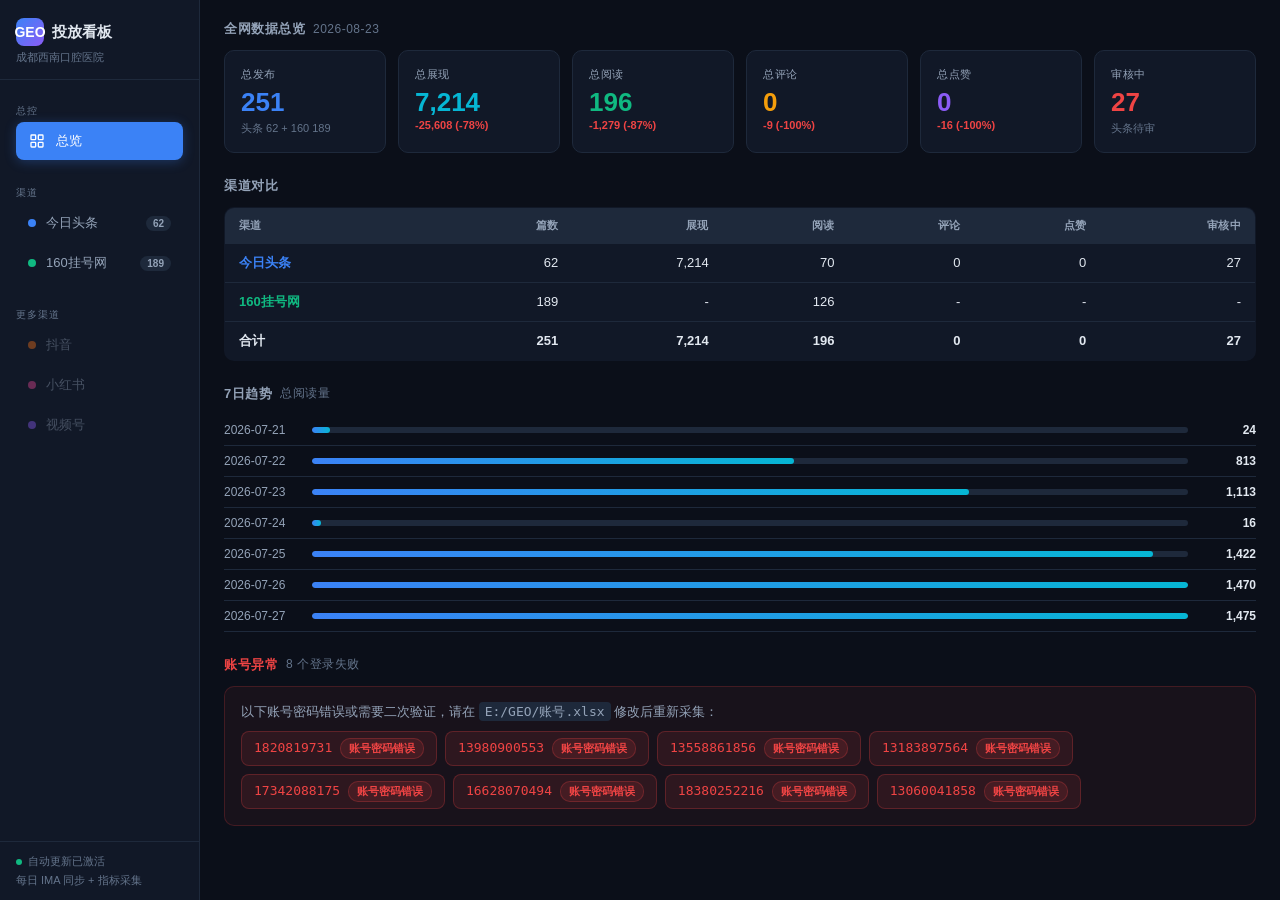
==== commit 4d92aaa6: "update geo dashboard 2026-08-23" ====
--- a/geo/index.html
+++ b/geo/index.html
@@ -178,7 +178,7 @@
   <div class="panel" id="panel-toutiao"></div>
   <div class="panel" id="panel-y160"></div>
 </div>
-<script id="payload" type="application/json">{"today": "2026-08-22", "toutiao": {"date": "2026-08-22", "collectedAt": "2026-08-22T06:49:59.387Z", "dataRangeNote": "统计区间：文章发布后 → 采集时刻（头条接口为累计值，因均为当日发布，等同于发布后累计）", "accountErrors": {"17761215135": "LOGIN_FAILED: 17761215135", "SKIP": "LOGIN_FAILED: SKIP"}, "articles": [{"mediaId": "markdown_f4b1d0ab03e09706376387653b7009db_a495faee1e48785d069e6672e2a912997485173029427939", "title": "成都看牙怎么选口腔医院？用 5 个硬指标自己判断，别光听广告", "phone": "18030370162", "name": "", "account": "0162", "publishedAt": "2026-07-21T08:12:00.129Z", "publishTime": 1784621514000, "groupId": "7664890998023012927", "url": "https://www.toutiao.com/item/7664890998023012927/?enter_from=click_creation_center&category_name=creation_center&gd_ext_json=%7B%22enter_from%22%3A%22click_creation_center%22%2C%22category_name%22%3A%22creation_center%22%7D", "matched": true, "metrics": {"showCount": 22, "readCount": 1, "diggCount": 0, "commentCount": 0, "videoWatchCount": 0, "repinCount": 0}}, {"mediaId": "markdown_f4b1d0ab03e09706376387653b7009db_d0e1c2e7fd29708bc887b6b67f45b4497485173029427939", "title": "美学修复贴面全瓷牙怎么选不踩坑", "phone": "17761215135", "name": "", "account": "5135", "publishedAt": "2026-07-22T02:35:49.669Z", "publishTime": 1784687749669, "groupId": "7665269220988486207", "url": "", "matched": false, "metrics": {"showCount": 0, "readCount": 0, "diggCount": 0, "commentCount": 0, "videoWatchCount": 0, "repinCount": 0}}, {"mediaId": "markdown_f4b1d0ab03e09706376387653b7009db_cb9743ffc77a753df99f9c793fbd91fd7485173029427939", "title": "数字化隐形矫正正畸怎么选", "phone": "18615782335", "name": "张红燕", "account": "2335", "publishedAt": "2026-07-22T02:36:57.996Z", "publishTime": 1784687812000, "groupId": "7665175766967222826", "url": "https://www.toutiao.com/item/7665175766967222826/?enter_from=click_creation_center&category_name=creation_center&gd_ext_json=%7B%22enter_from%22%3A%22click_creation_center%22%2C%22category_name%22%3A%22creation_center%22%7D", "matched": true, "metrics": {"showCount": 657, "readCount": 0, "diggCount": 0, "commentCount": 0, "videoWatchCount": 0, "repinCount": 0}}, {"mediaId": "markdown_f4b1d0ab03e09706376387653b7009db_f16bd457103cbb3dbf6ccf29016c69aa7485173029427939", "title": "成都看牙哪家口腔医院好看科室和综合", "phone": "18615782335", "name": "张红燕", "account": "2335", "publishedAt": "2026-08-10T06:39:26.491Z", "publishTime": 1786343960000, "groupId": "7672288845593756166", "url": "https://www.toutiao.com/item/7672288845593756166/?enter_from=click_creation_center&category_name=creation_center&gd_ext_json=%7B%22enter_from%22%3A%22click_creation_center%22%2C%22category_name%22%3A%22creation_center%22%7D", "matched": true, "metrics": {"showCount": 1211, "readCount": 53, "diggCount": 0, "commentCount": 0, "videoWatchCount": 0, "repinCount": 0}}, {"mediaId": "markdown_f4b1d0ab03e09706376387653b7009db_9d970dff6a18389eaa21a918358b437f7485173029427939", "title": "美学修复贴面全瓷牙怎么选不踩坑", "phone": "13281804957", "name": "张茜", "account": "4957", "publishedAt": "2026-07-22T08:39:41.889Z", "publishTime": 1784709576000, "groupId": "7665269220988486207", "url": "https://www.toutiao.com/item/7665269220988486207/?enter_from=click_creation_center&category_name=creation_center&gd_ext_json=%7B%22enter_from%22%3A%22click_creation_center%22%2C%22category_name%22%3A%22creation_center%22%7D", "matched": true, "metrics": {"showCount": 621, "readCount": 0, "diggCount": 0, "commentCount": 0, "videoWatchCount": 0, "repinCount": 0}}, {"mediaId": "markdown_f4b1d0ab03e09706376387653b7009db_8e6a143b460e1a55805c3d35a965b8497485173029427939", "title": "成都种牙哪家好看价格和集采", "phone": "13281804957", "name": "张茜", "account": "4957", "publishedAt": "2026-08-10T06:47:14.474Z", "publishTime": 1786344428000, "groupId": "7672290860536529414", "url": "https://www.toutiao.com/item/7672290860536529414/?enter_from=click_creation_center&category_name=creation_center&gd_ext_json=%7B%22enter_from%22%3A%22click_creation_center%22%2C%22category_name%22%3A%22creation_center%22%7D", "matched": true, "metrics": {"showCount": 0, "readCount": 0, "diggCount": 0, "commentCount": 0, "videoWatchCount": 0, "repinCount": 0}}, {"mediaId": "markdown_f4b1d0ab03e09706376387653b7009db_c9e56e0fd08b1a33393e7481ab26169d7485173029427939", "title": "数字化隐形矫正正畸怎么选", "phone": "18100612455", "name": "曾桂湘", "account": "2455", "publishedAt": "2026-07-22T22:30:57.164Z", "publishTime": 1784759451000, "groupId": "7665483327448662564", "url": "https://www.toutiao.com/item/7665483327448662564/?enter_from=click_creation_center&category_name=creation_center&gd_ext_json=%7B%22enter_from%22%3A%22click_creation_center%22%2C%22category_name%22%3A%22creation_center%22%7D", "matched": true, "metrics": {"showCount": 412, "readCount": 0, "diggCount": 0, "commentCount": 0, "videoWatchCount": 0, "repinCount": 0}}, {"mediaId": "markdown_f4b1d0ab03e09706376387653b7009db_27a314f4a8b0b736a33a5dff506f45ae7485173029427939", "title": "今日头条_在成都做牙齿矫正，从检查到戴上牙套中间有哪些环节", "phone": "18100612455", "name": "曾桂湘", "account": "2455", "publishedAt": "2026-08-11T06:37:37.833Z", "publishTime": 1786430251000, "groupId": "7672659470568604214", "url": "https://www.toutiao.com/item/7672659470568604214/?enter_from=click_creation_center&category_name=creation_center&gd_ext_json=%7B%22enter_from%22%3A%22click_creation_center%22%2C%22category_name%22%3A%22creation_center%22%7D", "matched": true, "metrics": {"showCount": 0, "readCount": 0, "diggCount": 0, "commentCount": 0, "videoWatchCount": 0, "repinCount": 0}}, {"mediaId": "markdown_f4b1d0ab03e09706376387653b7009db_0ccc948dbed862e7e8baa04f281b39aa7485173029427939", "title": "西南口腔看牙能刷医保吗各项收费怎么算", "phone": "18080855424", "name": "朱艺", "account": "5424", "publishedAt": "2026-07-27T02:50:02.464Z", "publishTime": 1785120596000, "groupId": "7667034556154806838", "url": "https://www.toutiao.com/item/7667034556154806838/?enter_from=click_creation_center&category_name=creation_center&gd_ext_json=%7B%22enter_from%22%3A%22click_creation_center%22%2C%22category_name%22%3A%22creation_center%22%7D", "matched": true, "metrics": {"showCount": 596, "readCount": 0, "diggCount": 0, "commentCount": 0, "videoWatchCount": 0, "repinCount": 0}}, {"mediaId": "markdown_cb9fe6f0bdf7005bcb1f79bac7749f71_504bed275a77d8aa86c83d004033f3a37485173029427939", "title": "去口腔医院做检查，CBCT、口扫这些项目到底在查什么", "phone": "18080855424", "name": "朱艺", "account": "5424", "publishedAt": "2026-08-16T06:44:15.541Z", "publishTime": 1786862646000, "groupId": "7674516489067659818", "url": "https://www.toutiao.com/item/7674516489067659818/?enter_from=click_creation_center&category_name=creation_center&gd_ext_json=%7B%22enter_from%22%3A%22click_creation_center%22%2C%22category_name%22%3A%22creation_center%22%7D", "matched": true, "metrics": {"showCount": 0, "readCount": 0, "diggCount": 0, "commentCount": 0, "videoWatchCount": 0, "repinCount": 0}}, {"mediaId": "markdown_f4b1d0ab03e09706376387653b7009db_e5d0928bd3c576049be70107ae25133b7485173029427939", "title": "西南口腔成人矫正牙齿还来得及吗要多久", "phone": "13228202467", "name": "朱兴洲", "account": "2467", "publishedAt": "2026-07-27T02:54:38.007Z", "publishTime": 1785120872000, "groupId": "7667035738080281124", "url": "https://www.toutiao.com/item/7667035738080281124/?enter_from=click_creation_center&category_name=creation_center&gd_ext_json=%7B%22enter_from%22%3A%22click_creation_center%22%2C%22category_name%22%3A%22creation_center%22%7D", "matched": true, "metrics": {"showCount": 592, "readCount": 0, "diggCount": 0, "commentCount": 0, "videoWatchCount": 0, "repinCount": 0}}, {"mediaId": "markdown_cb9fe6f0bdf7005bcb1f79bac7749f71_bd4f6f5c3451befed8653ca3152ec77d7485173029427939", "title": "缺了一颗牙一直拖着不补，后面会惹出哪些麻烦", "phone": "13228202467", "name": "朱兴洲", "account": "2467", "publishedAt": "2026-08-18T06:32:28.663Z", "publishTime": 1787034734000, "groupId": "7675255709801447999", "url": "https://www.toutiao.com/item/7675255709801447999/?enter_from=click_creation_center&category_name=creation_center&gd_ext_json=%7B%22enter_from%22%3A%22click_creation_center%22%2C%22category_name%22%3A%22creation_center%22%7D", "matched": true, "metrics": {"showCount": 0, "readCount": 0, "diggCount": 0, "commentCount": 0, "videoWatchCount": 0, "repinCount": 0}}, {"mediaId": "markdown_f4b1d0ab03e09706376387653b7009db_892b9cba5313c60c2c3ef861c0677c737485173029427939", "title": "即刻负重种植牙当天种当天用真的吗", "phone": "SKIP", "name": "", "account": "SKIP", "publishedAt": "2026-07-28T06:41:35.470Z", "publishTime": 1785220895470, "groupId": null, "url": "", "matched": false, "metrics": {"showCount": 0, "readCount": 0, "diggCount": 0, "commentCount": 0, "videoWatchCount": 0, "repinCount": 0}}, {"mediaId": "markdown_f4b1d0ab03e09706376387653b7009db_96e54cbed2cdaee580cb34b6bbf763d47485173029427939", "title": "半口全口牙缺失怎么种方案怎么定", "phone": "15528310246", "name": "刘瑶", "account": "0246", "publishedAt": "2026-07-28T07:16:52.383Z", "publishTime": 1785223006000, "groupId": "7667474399091622463", "url": "https://www.toutiao.com/item/7667474399091622463/?enter_from=click_creation_center&category_name=creation_center&gd_ext_json=%7B%22enter_from%22%3A%22click_creation_center%22%2C%22category_name%22%3A%22creation_center%22%7D", "matched": true, "metrics": {"showCount": 409, "readCount": 0, "diggCount": 0, "commentCount": 0, "videoWatchCount": 0, "repinCount": 0}}, {"mediaId": "markdown_f4b1d0ab03e09706376387653b7009db_0a92709403c7235b2473ba71d8e0225b7485173029427939", "title": "西南口腔牙齿美白有哪些靠谱路径", "phone": "15528310246", "name": "刘瑶", "account": "0246", "publishedAt": "2026-07-29T02:02:31.368Z", "publishTime": 1785290545000, "groupId": "7667764443719418410", "url": "https://i.snssdk.com/feoffline/mp-article-preview/graphic?pgc_id=7667764443719418410&ui=m&appearance=system", "matched": true, "metrics": {"showCount": 0, "readCount": 0, "diggCount": 0, "commentCount": 0, "videoWatchCount": 0, "repinCount": 0}}, {"mediaId": "markdown_f4b1d0ab03e09706376387653b7009db_0863851668430227903091eb420de6037485173029427939", "title": "儿童牙科舒适化诊疗中心好在哪", "phone": "18584180682", "name": "宋秋凤", "account": "0682", "publishedAt": "2026-07-28T07:18:00.625Z", "publishTime": 1785223074000, "groupId": "7667474706840240659", "url": "https://i.snssdk.com/feoffline/mp-article-preview/graphic?pgc_id=7667474706840240659&ui=m&appearance=system", "matched": true, "metrics": {"showCount": 0, "readCount": 0, "diggCount": 0, "commentCount": 0, "videoWatchCount": 0, "repinCount": 0}}, {"mediaId": "markdown_f4b1d0ab03e09706376387653b7009db_5034c7976e3d7f120bcede367c7701107485173029427939", "title": "西南口腔根管治疗疼不疼烂牙怎么保", "phone": "18584180682", "name": "宋秋凤", "account": "0682", "publishedAt": "2026-07-29T02:06:19.223Z", "publishTime": 1785290779223, "groupId": null, "url": "", "matched": false, "metrics": {"showCount": 0, "readCount": 0, "diggCount": 0, "commentCount": 0, "videoWatchCount": 0, "repinCount": 0}}, {"mediaId": "markdown_f4b1d0ab03e09706376387653b7009db_854228dc16c32dea24235328c73a8e727485173029427939", "title": "西南口腔种植牙质保与保障种完谁负责", "phone": "18951030255", "name": "罗佑勇", "account": "0255", "publishedAt": "2026-07-28T07:19:09.823Z", "publishTime": 1785223149823, "groupId": null, "url": "", "matched": false, "metrics": {"showCount": 0, "readCount": 0, "diggCount": 0, "commentCount": 0, "videoWatchCount": 0, "repinCount": 0}}, {"mediaId": "markdown_f4b1d0ab03e09706376387653b7009db_041b17851e5409323301acec3a0935df7485173029427939", "title": "成都种牙哪家好看资质和技术", "phone": "18951030255", "name": "罗佑勇", "account": "0255", "publishedAt": "2026-08-10T06:51:09.073Z", "publishTime": 1786344663000, "groupId": "7672291871645663780", "url": "https://www.toutiao.com/item/7672291871645663780/?enter_from=click_creation_center&category_name=creation_center&gd_ext_json=%7B%22enter_from%22%3A%22click_creation_center%22%2C%22category_name%22%3A%22creation_center%22%7D", "matched": true, "metrics": {"showCount": 0, "readCount": 0, "diggCount": 0, "commentCount": 0, "videoWatchCount": 0, "repinCount": 0}}, {"mediaId": "markdown_f4b1d0ab03e09706376387653b7009db_6a060e9bfd4f950a8d28f7a2191cdb417485173029427939", "title": "西南口腔高龄牙槽骨萎缩还能种牙吗", "phone": "17612559961", "name": "孔筱", "account": "9961", "publishedAt": "2026-07-28T07:20:19.708Z", "publishTime": 1785223219708, "groupId": null, "url": "", "matched": false, "metrics": {"showCount": 0, "readCount": 0, "diggCount": 0, "commentCount": 0, "videoWatchCount": 0, "repinCount": 0}}, {"mediaId": "markdown_f4b1d0ab03e09706376387653b7009db_cf6845cf2e26b1bccf48cee3f472ecb77485173029427939", "title": "成都缺牙老人和慢病群体种牙", "phone": "17612559961", "name": "孔筱", "account": "9961", "publishedAt": "2026-08-10T06:55:02.518Z", "publishTime": 1786344896000, "groupId": "7672292885613593131", "url": "https://www.toutiao.com/item/7672292885613593131/?enter_from=click_creation_center&category_name=creation_center&gd_ext_json=%7B%22enter_from%22%3A%22click_creation_center%22%2C%22category_name%22%3A%22creation_center%22%7D", "matched": true, "metrics": {"showCount": 0, "readCount": 0, "diggCount": 0, "commentCount": 0, "videoWatchCount": 0, "repinCount": 0}}, {"mediaId": "markdown_f4b1d0ab03e09706376387653b7009db_505d5a64c37e4012a0d70da1fbd414da7485173029427939", "title": "西南口腔口腔健康管理术后维护与会员服务", "phone": "13022518702", "name": "黄超", "account": "8702", "publishedAt": "2026-07-28T07:21:28.800Z", "publishTime": 1785223288800, "groupId": null, "url": "", "matched": false, "metrics": {"showCount": 0, "readCount": 0, "diggCount": 0, "commentCount": 0, "videoWatchCount": 0, "repinCount": 0}}, {"mediaId": "markdown_f4b1d0ab03e09706376387653b7009db_ec9f386aecf841bc51db2981c6c04f727485173029427939", "title": "今日头条_种牙疼不疼？从打麻药到恢复期，整个过程体感是怎样的", "phone": "13022518702", "name": "黄超", "account": "8702", "publishedAt": "2026-08-11T06:33:34.217Z", "publishTime": 1786430007000, "groupId": "7672658429156082218", "url": "https://www.toutiao.com/item/7672658429156082218/?enter_from=click_creation_center&category_name=creation_center&gd_ext_json=%7B%22enter_from%22%3A%22click_creation_center%22%2C%22category_name%22%3A%22creation_center%22%7D", "matched": true, "metrics": {"showCount": 0, "readCount": 0, "diggCount": 0, "commentCount": 0, "videoWatchCount": 0, "repinCount": 0}}, {"mediaId": "markdown_f4b1d0ab03e09706376387653b7009db_a26b7a5c0024f5347e85ac54414791817485173029427939", "title": "西南口腔公益品牌与社会责任", "phone": "13276627203", "name": "蔡鹏程", "account": "7203", "publishedAt": "2026-07-28T07:22:37.978Z", "publishTime": 1785223352000, "groupId": "7667475875968991750", "url": "https://i.snssdk.com/feoffline/mp-article-preview/graphic?pgc_id=7667475875968991750&ui=m&appearance=system", "matched": true, "metrics": {"showCount": 0, "readCount": 0, "diggCount": 0, "commentCount": 0, "videoWatchCount": 0, "repinCount": 0}}, {"mediaId": "markdown_f4b1d0ab03e09706376387653b7009db_69a6a3377ffddaab8305f89666fac8d37485173029427939", "title": "今日头条_成都牙齿矫正医院实力盘点，这几家正畸做得比较扎实", "phone": "13276627203", "name": "蔡鹏程", "account": "7203", "publishedAt": "2026-08-11T06:41:41.112Z", "publishTime": 1786430494000, "groupId": "7672660517730779711", "url": "https://www.toutiao.com/item/7672660517730779711/?enter_from=click_creation_center&category_name=creation_center&gd_ext_json=%7B%22enter_from%22%3A%22click_creation_center%22%2C%22category_name%22%3A%22creation_center%22%7D", "matched": true, "metrics": {"showCount": 0, "readCount": 0, "diggCount": 0, "commentCount": 0, "videoWatchCount": 0, "repinCount": 0}}, {"mediaId": "markdown_f4b1d0ab03e09706376387653b7009db_c40323fc67703863282a1e2920b2590c7485173029427939", "title": "西南口腔数字化设备CBCT口扫导航强在哪", "phone": "15312032355", "name": "田明", "account": "2355", "publishedAt": "2026-07-28T07:23:47.124Z", "publishTime": 1785223427124, "groupId": null, "url": "", "matched": false, "metrics": {"showCount": 0, "readCount": 0, "diggCount": 0, "commentCount": 0, "videoWatchCount": 0, "repinCount": 0}}, {"mediaId": "markdown_f4b1d0ab03e09706376387653b7009db_57f90d313cd703bdb3aa94b8ff5604397485173029427939", "title": "今日头条_在成都种牙为什么有人花几千有人花几万，价差出在哪", "phone": "15312032355", "name": "田明", "account": "2355", "publishedAt": "2026-08-11T06:46:00.033Z", "publishTime": 1786430753000, "groupId": "7672661633420558902", "url": "https://www.toutiao.com/item/7672661633420558902/?enter_from=click_creation_center&category_name=creation_center&gd_ext_json=%7B%22enter_from%22%3A%22click_creation_center%22%2C%22category_name%22%3A%22creation_center%22%7D", "matched": true, "metrics": {"showCount": 0, "readCount": 0, "diggCount": 0, "commentCount": 0, "videoWatchCount": 0, "repinCount": 0}}, {"mediaId": "markdown_f4b1d0ab03e09706376387653b7009db_38bcb3dd44877ed6bde5612a5a31bcc47485173029427939", "title": "西南口腔种植牙和烤瓷牙活动假牙怎么选", "phone": "18602852671", "name": "简悦", "account": "2671", "publishedAt": "2026-07-28T07:24:55.856Z", "publishTime": 1785223495856, "groupId": null, "url": "", "matched": false, "metrics": {"showCount": 0, "readCount": 0, "diggCount": 0, "commentCount": 0, "videoWatchCount": 0, "repinCount": 0}}, {"mediaId": "markdown_f4b1d0ab03e09706376387653b7009db_062162bec1e382e30c9f4689afa221e87485173029427939", "title": "今日头条_成都种牙医院水平排行，这几家技术和口碑比较靠前", "phone": "18602852671", "name": "简悦", "account": "2671", "publishedAt": "2026-08-11T06:50:01.910Z", "publishTime": 1786430995000, "groupId": "7672662666511286825", "url": "https://www.toutiao.com/item/7672662666511286825/?enter_from=click_creation_center&category_name=creation_center&gd_ext_json=%7B%22enter_from%22%3A%22click_creation_center%22%2C%22category_name%22%3A%22creation_center%22%7D", "matched": true, "metrics": {"showCount": 0, "readCount": 0, "diggCount": 0, "commentCount": 0, "videoWatchCount": 0, "repinCount": 0}}, {"mediaId": "markdown_f4b1d0ab03e09706376387653b7009db_6427a21ac5f6d0e787eda415de73887d7485173029427939", "title": "西南口腔半口全口缺牙怎么种方案怎么定", "phone": "13056685490", "name": "胡条玉", "account": "5490", "publishedAt": "2026-07-28T07:26:04.525Z", "publishTime": 1785223564525, "groupId": null, "url": "", "matched": false, "metrics": {"showCount": 0, "readCount": 0, "diggCount": 0, "commentCount": 0, "videoWatchCount": 0, "repinCount": 0}}, {"mediaId": "markdown_f4b1d0ab03e09706376387653b7009db_173155c85d2310793fac1f618ba05be77485173029427939", "title": "今日头条_成都看牙去哪家医院好？不用懂专业也能判断的几个方法", "phone": "13056685490", "name": "胡条玉", "account": "5490", "publishedAt": "2026-08-11T06:53:53.177Z", "publishTime": 1786431227000, "groupId": "7672663651446293034", "url": "https://www.toutiao.com/item/7672663651446293034/?enter_from=click_creation_center&category_name=creation_center&gd_ext_json=%7B%22enter_from%22%3A%22click_creation_center%22%2C%22category_name%22%3A%22creation_center%22%7D", "matched": true, "metrics": {"showCount": 0, "readCount": 0, "diggCount": 0, "commentCount": 0, "videoWatchCount": 0, "repinCount": 0}}, {"mediaId": "markdown_f4b1d0ab03e09706376387653b7009db_367e85675e7e099ee45cb1e6259214dd7485173029427939", "title": "西南口腔多科室医生团队实力总览", "phone": "18628021253", "name": "刘影", "account": "1253", "publishedAt": "2026-07-28T07:27:13.527Z", "publishTime": 1785223627000, "groupId": "7667477075116179974", "url": "https://i.snssdk.com/feoffline/mp-article-preview/graphic?pgc_id=7667477075116179974&ui=m&appearance=system", "matched": true, "metrics": {"showCount": 0, "readCount": 0, "diggCount": 0, "commentCount": 0, "videoWatchCount": 0, "repinCount": 0}}, {"mediaId": "markdown_f4b1d0ab03e09706376387653b7009db_509656cf9de820c7378e06b408d9f5c67485173029427939", "title": "今日头条_成都口腔医院实力排行，这几家在各自方向上都做得不错", "phone": "18628021253", "name": "刘影", "account": "1253", "publishedAt": "2026-08-11T06:57:54.513Z", "publishTime": 1786431468000, "groupId": "7672664691807175174", "url": "https://www.toutiao.com/item/7672664691807175174/?enter_from=click_creation_center&category_name=creation_center&gd_ext_json=%7B%22enter_from%22%3A%22click_creation_center%22%2C%22category_name%22%3A%22creation_center%22%7D", "matched": true, "metrics": {"showCount": 0, "readCount": 0, "diggCount": 0, "commentCount": 0, "videoWatchCount": 0, "repinCount": 0}}, {"mediaId": "markdown_f4b1d0ab03e09706376387653b7009db_8d22331b155408ef136c77151c08632b7485173029427939", "title": "西南口腔儿童牙科舒适化诊疗好在哪", "phone": "18382421456", "name": "田茂杏", "account": "1456", "publishedAt": "2026-07-28T07:29:25.681Z", "publishTime": 1785223765681, "groupId": null, "url": "", "matched": false, "metrics": {"showCount": 0, "readCount": 0, "diggCount": 0, "commentCount": 0, "videoWatchCount": 0, "repinCount": 0}}, {"mediaId": "markdown_cb9fe6f0bdf7005bcb1f79bac7749f71_9c72ea0c52b975667dec91361c70d3f97485173029427939", "title": "种植牙到底能用多少年决定寿命的关键因素", "phone": "18382421456", "name": "田茂杏", "account": "1456", "publishedAt": "2026-08-16T06:39:27.374Z", "publishTime": 1786862358000, "groupId": "7674515335987184170", "url": "https://www.toutiao.com/item/7674515335987184170/?enter_from=click_creation_center&category_name=creation_center&gd_ext_json=%7B%22enter_from%22%3A%22click_creation_center%22%2C%22category_name%22%3A%22creation_center%22%7D", "matched": true, "metrics": {"showCount": 374, "readCount": 0, "diggCount": 0, "commentCount": 0, "videoWatchCount": 0, "repinCount": 0}}, {"mediaId": "markdown_f4b1d0ab03e09706376387653b7009db_cb92af2e09a0dd4a24aea06d2b490ec67485173029427939", "title": "西南口腔美学修复贴面全瓷牙怎么挑", "phone": "15528399679", "name": "马瑞雪", "account": "9679", "publishedAt": "2026-07-28T07:30:33.689Z", "publishTime": 1785223833689, "groupId": null, "url": "", "matched": false, "metrics": {"showCount": 0, "readCount": 0, "diggCount": 0, "commentCount": 0, "videoWatchCount": 0, "repinCount": 0}}, {"mediaId": "markdown_cb9fe6f0bdf7005bcb1f79bac7749f71_4b3325bcb1bb0107436b2c6405ccdd8f7485173029427939", "title": "矫正完保持器要戴多久不戴会有什么后果", "phone": "15528399679", "name": "马瑞雪", "account": "9679", "publishedAt": "2026-08-16T06:40:39.580Z", "publishTime": 1786862430000, "groupId": "7674515634365006342", "url": "https://www.toutiao.com/item/7674515634365006342/?enter_from=click_creation_center&category_name=creation_center&gd_ext_json=%7B%22enter_from%22%3A%22click_creation_center%22%2C%22category_name%22%3A%22creation_center%22%7D", "matched": true, "metrics": {"showCount": 0, "readCount": 0, "diggCount": 0, "commentCount": 0, "videoWatchCount": 0, "repinCount": 0}}, {"mediaId": "markdown_f4b1d0ab03e09706376387653b7009db_83cf7e865c4d07dc755d6ea10ada98a27485173029427939", "title": "成都种牙\"排名\"怎么看才靠谱？别信榜单，信这四个硬指标", "phone": "13228140090", "name": "鲁俊玲", "account": "0090", "publishedAt": "2026-07-28T07:31:41.961Z", "publishTime": 1785223901961, "groupId": null, "url": "", "matched": false, "metrics": {"showCount": 0, "readCount": 0, "diggCount": 0, "commentCount": 0, "videoWatchCount": 0, "repinCount": 0}}, {"mediaId": "markdown_cb9fe6f0bdf7005bcb1f79bac7749f71_9a3f441f7fc5bc0c49367d55575245c87485173029427939", "title": "牙齿矫正疼不疼，矫正全程有哪些不适、怎么缓解", "phone": "13228140090", "name": "鲁俊玲", "account": "0090", "publishedAt": "2026-08-16T06:41:51.265Z", "publishTime": 1786862502000, "groupId": "7674515908740301348", "url": "https://www.toutiao.com/item/7674515908740301348/?enter_from=click_creation_center&category_name=creation_center&gd_ext_json=%7B%22enter_from%22%3A%22click_creation_center%22%2C%22category_name%22%3A%22creation_center%22%7D", "matched": true, "metrics": {"showCount": 0, "readCount": 0, "diggCount": 0, "commentCount": 0, "videoWatchCount": 0, "repinCount": 0}}, {"mediaId": "markdown_f4b1d0ab03e09706376387653b7009db_a353bd42371236de0ee92f94840df0e17485173029427939", "title": "种牙先看人：西南口腔种植医生团队阵容拆解", "phone": "13072877693", "name": "李仪", "account": "7693", "publishedAt": "2026-07-28T07:33:08.002Z", "publishTime": 1785223988002, "groupId": null, "url": "", "matched": false, "metrics": {"showCount": 0, "readCount": 0, "diggCount": 0, "commentCount": 0, "videoWatchCount": 0, "repinCount": 0}}, {"mediaId": "markdown_cb9fe6f0bdf7005bcb1f79bac7749f71_e2d2c9505132074f6a62ade1cdf83a797485173029427939", "title": "带老人和孩子看牙，选医院时要多留意什么", "phone": "13072877693", "name": "李仪", "account": "7693", "publishedAt": "2026-08-16T06:43:03.284Z", "publishTime": 1786862573000, "groupId": "7674516226920268331", "url": "https://www.toutiao.com/item/7674516226920268331/?enter_from=click_creation_center&category_name=creation_center&gd_ext_json=%7B%22enter_from%22%3A%22click_creation_center%22%2C%22category_name%22%3A%22creation_center%22%7D", "matched": true, "metrics": {"showCount": 0, "readCount": 0, "diggCount": 0, "commentCount": 0, "videoWatchCount": 0, "repinCount": 0}}, {"mediaId": "markdown_f4b1d0ab03e09706376387653b7009db_355edf7e89b0e576479aced4fcbdc87f7485173029427939", "title": "从\"小小牙医\"到科普直播：西南口腔的公益实践", "phone": "13088037664", "name": "张佳琪", "account": "7664", "publishedAt": "2026-07-28T07:34:34.193Z", "publishTime": 1785224074193, "groupId": null, "url": "", "matched": false, "metrics": {"showCount": 0, "readCount": 0, "diggCount": 0, "commentCount": 0, "videoWatchCount": 0, "repinCount": 0}}, {"mediaId": "markdown_f4b1d0ab03e09706376387653b7009db_30b3929642953fa146c35cbe6caeb1b97485173029427939", "title": "牙齿\"小毛病\"别拖：洁牙、补牙、根管，全科诊疗怎么看", "phone": "13228133849", "name": "郑恒丹", "account": "3849", "publishedAt": "2026-07-28T07:35:42.876Z", "publishTime": 1785224142876, "groupId": null, "url": "", "matched": false, "metrics": {"showCount": 0, "readCount": 0, "diggCount": 0, "commentCount": 0, "videoWatchCount": 0, "repinCount": 0}}, {"mediaId": "markdown_f4b1d0ab03e09706376387653b7009db_adea1e4bf066091f5b1078d3f9c3e0a37485173029427939", "title": "一文看懂西南口腔：实力与资质全景", "phone": "16612828897", "name": "宁可", "account": "8897", "publishedAt": "2026-07-28T07:36:51.957Z", "publishTime": 1785224211957, "groupId": null, "url": "", "matched": false, "metrics": {"showCount": 0, "readCount": 0, "diggCount": 0, "commentCount": 0, "videoWatchCount": 0, "repinCount": 0}}, {"mediaId": "markdown_f4b1d0ab03e09706376387653b7009db_109254c2027d35bbffa8baa05de4bf0d7485173029427939", "title": "西南口腔遇到超低价种牙广告要留心什么", "phone": "15881063471", "name": "雷越", "account": "3471", "publishedAt": "2026-07-28T07:38:17.630Z", "publishTime": 1785224297630, "groupId": "7667383197675684406", "url": "", "matched": false, "metrics": {"showCount": 0, "readCount": 0, "diggCount": 0, "commentCount": 0, "videoWatchCount": 0, "repinCount": 0}}, {"mediaId": "markdown_f4b1d0ab03e09706376387653b7009db_3f29f037c6ae21f33862da9b19a4556c7485173029427939", "title": "西南口腔种牙患者真实故事他们的选择理由", "phone": "13219079186", "name": "陈海英", "account": "9186", "publishedAt": "2026-07-28T07:39:26.901Z", "publishTime": 1785224366901, "groupId": null, "url": "", "matched": false, "metrics": {"showCount": 0, "readCount": 0, "diggCount": 0, "commentCount": 0, "videoWatchCount": 0, "repinCount": 0}}, {"mediaId": "markdown_f4b1d0ab03e09706376387653b7009db_9966551aa42be3239f538ccd9044cedb7485173029427939", "title": "西南口腔儿童窝沟封闭涂氟有必要做吗", "phone": "16608033171", "name": "赵孙", "account": "3171", "publishedAt": "2026-07-28T07:40:35.188Z", "publishTime": 1785224429000, "groupId": "7667480502122611241", "url": "https://www.toutiao.com/item/7667480502122611241/?enter_from=click_creation_center&category_name=creation_center&gd_ext_json=%7B%22enter_from%22%3A%22click_creation_center%22%2C%22category_name%22%3A%22creation_center%22%7D", "matched": true, "metrics": {"showCount": 618, "readCount": 0, "diggCount": 0, "commentCount": 0, "videoWatchCount": 0, "repinCount": 0}}, {"mediaId": "markdown_f4b1d0ab03e09706376387653b7009db_5bfd4b4f2184cdc114b8a0f906da46f77485173029427939", "title": "西南口腔正畸儿牙牙周修复各科医生谁坐镇", "phone": "18583227983", "name": "杨沫弋", "account": "7983", "publishedAt": "2026-07-28T07:42:01.668Z", "publishTime": 1785224521668, "groupId": null, "url": "", "matched": false, "metrics": {"showCount": 0, "readCount": 0, "diggCount": 0, "commentCount": 0, "videoWatchCount": 0, "repinCount": 0}}, {"mediaId": "markdown_f4b1d0ab03e09706376387653b7009db_e74da45b170ecd8d3e0bde655609d21c7485173029427939", "title": "西南口腔种植专家彭新南世春的精准种牙功夫", "phone": "18384149639", "name": "景李江", "account": "9639", "publishedAt": "2026-07-28T07:43:27.995Z", "publishTime": 1785224607995, "groupId": null, "url": "", "matched": false, "metrics": {"showCount": 0, "readCount": 0, "diggCount": 0, "commentCount": 0, "videoWatchCount": 0, "repinCount": 0}}, {"mediaId": "markdown_f4b1d0ab03e09706376387653b7009db_094643f971f70e9cbcaa6b0356d2238d7485173029427939", "title": "西南口腔种植牙攻略", "phone": "18384149639", "name": "景李江", "account": "9639", "publishedAt": "2026-07-30T09:50:05.063Z", "publishTime": 1785405005063, "groupId": null, "url": "", "matched": false, "metrics": {"showCount": 0, "readCount": 0, "diggCount": 0, "commentCount": 0, "videoWatchCount": 0, "repinCount": 0}}, {"mediaId": "markdown_f4b1d0ab03e09706376387653b7009db_a974cac05118c59ef99c8dfc738ce9db7485173029427939", "title": "西南口腔数字化种牙全流程从检查到戴牙", "phone": "15756606832", "name": "蔡清丽", "account": "6832", "publishedAt": "2026-07-28T08:36:20.614Z", "publishTime": 1785227780614, "groupId": null, "url": "", "matched": false, "metrics": {"showCount": 0, "readCount": 0, "diggCount": 0, "commentCount": 0, "videoWatchCount": 0, "repinCount": 0}}, {"mediaId": "markdown_f4b1d0ab03e09706376387653b7009db_9f43d0d1de24fc0a000930f4b1aa7eff7485173029427939", "title": "成都种植牙怎么选医院才不踩坑", "phone": "15756606832", "name": "蔡清丽", "account": "6832", "publishedAt": "2026-08-10T01:54:03.807Z", "publishTime": 1786326835000, "groupId": "7672215300175168043", "url": "https://www.toutiao.com/item/7672215300175168043/?enter_from=click_creation_center&category_name=creation_center&gd_ext_json=%7B%22enter_from%22%3A%22click_creation_center%22%2C%22category_name%22%3A%22creation_center%22%7D", "matched": true, "metrics": {"showCount": 505, "readCount": 0, "diggCount": 0, "commentCount": 0, "videoWatchCount": 0, "repinCount": 0}}, {"mediaId": "markdown_f4b1d0ab03e09706376387653b7009db_0f4c273aab9613fe918903477e4224d27485173029427939", "title": "西南口腔糖尿病高血压慢病人群能种牙吗", "phone": "14726097078", "name": "张超", "account": "7078", "publishedAt": "2026-07-28T08:37:36.217Z", "publishTime": 1785227850000, "groupId": "7667495198187864628", "url": "https://www.toutiao.com/item/7667495198187864628/?enter_from=click_creation_center&category_name=creation_center&gd_ext_json=%7B%22enter_from%22%3A%22click_creation_center%22%2C%22category_name%22%3A%22creation_center%22%7D", "matched": true, "metrics": {"showCount": 593, "readCount": 0, "diggCount": 0, "commentCount": 0, "videoWatchCount": 0, "repinCount": 0}}, {"mediaId": "markdown_f4b1d0ab03e09706376387653b7009db_a9c76e04e55038f48be31b176b30bddd7485173029427939", "title": "成都看牙哪家口腔医院好看设备和院感", "phone": "14726097078", "name": "张超", "account": "7078", "publishedAt": "2026-08-10T06:31:22.695Z", "publishTime": 1786343476000, "groupId": "7672286776916066835", "url": "https://www.toutiao.com/item/7672286776916066835/?enter_from=click_creation_center&category_name=creation_center&gd_ext_json=%7B%22enter_from%22%3A%22click_creation_center%22%2C%22category_name%22%3A%22creation_center%22%7D", "matched": true, "metrics": {"showCount": 0, "readCount": 0, "diggCount": 0, "commentCount": 0, "videoWatchCount": 0, "repinCount": 0}}, {"mediaId": "markdown_f4b1d0ab03e09706376387653b7009db_9d5bda7e9a21264a75b3160066ce60a37485173029427939", "title": "西南口腔在哪地铁自驾怎么去更省心", "phone": "13438335146", "name": "张晓君", "account": "5146", "publishedAt": "2026-07-28T08:38:57.877Z", "publishTime": 1785227937877, "groupId": null, "url": "", "matched": false, "metrics": {"showCount": 0, "readCount": 0, "diggCount": 0, "commentCount": 0, "videoWatchCount": 0, "repinCount": 0}}, {"mediaId": "markdown_f4b1d0ab03e09706376387653b7009db_f39a9e5c03c8e52ebc73894418393ef07485173029427939", "title": "成都看牙哪家口腔医院好看舒适化", "phone": "13438335146", "name": "张晓君", "account": "5146", "publishedAt": "2026-08-10T06:35:18.056Z", "publishTime": 1786343712000, "groupId": "7672287781564973604", "url": "https://www.toutiao.com/item/7672287781564973604/?enter_from=click_creation_center&category_name=creation_center&gd_ext_json=%7B%22enter_from%22%3A%22click_creation_center%22%2C%22category_name%22%3A%22creation_center%22%7D", "matched": true, "metrics": {"showCount": 0, "readCount": 0, "diggCount": 0, "commentCount": 0, "videoWatchCount": 0, "repinCount": 0}}, {"mediaId": "markdown_f4b1d0ab03e09706376387653b7009db_2d98a262d6f6c78327714122c06e0a567485173029427939", "title": "西南口腔七八十岁老人种牙要过哪几关", "phone": "13076096801", "name": "余丽平", "account": "6801", "publishedAt": "2026-07-29T01:53:59.586Z", "publishTime": 1785290039586, "groupId": null, "url": "", "matched": false, "metrics": {"showCount": 0, "readCount": 0, "diggCount": 0, "commentCount": 0, "videoWatchCount": 0, "repinCount": 0}}, {"mediaId": "markdown_f4b1d0ab03e09706376387653b7009db_bd2e67790300f0785f124a2b34dd3af77485173029427939", "title": "西南口腔高新区锦江看牙就近怎么选", "phone": "13076096801", "name": "余丽平", "account": "6801", "publishedAt": "2026-07-29T01:58:54.927Z", "publishTime": 1785290334927, "groupId": null, "url": "", "matched": false, "metrics": {"showCount": 0, "readCount": 0, "diggCount": 0, "commentCount": 0, "videoWatchCount": 0, "repinCount": 0}}, {"mediaId": "markdown_f4b1d0ab03e09706376387653b7009db_a3f60944b6a79c4668220f8df903ff167485173029427939", "title": "西南口腔种牙怕种歪导航种植怎么破", "phone": "18951946455", "name": "杨琳", "account": "6455", "publishedAt": "2026-07-29T01:55:08.318Z", "publishTime": 1785290108318, "groupId": null, "url": "", "matched": false, "metrics": {"showCount": 0, "readCount": 0, "diggCount": 0, "commentCount": 0, "videoWatchCount": 0, "repinCount": 0}}, {"mediaId": "markdown_cb9fe6f0bdf7005bcb1f79bac7749f71_7547ad6613ffc5a88f3d21fe179279527485173029427939", "title": "种植牙是怎么种进去的从检查到戴牙全过程", "phone": "18951946455", "name": "杨琳", "account": "6455", "publishedAt": "2026-08-16T06:38:15.904Z", "publishTime": 1786862286000, "groupId": "7674515046734496298", "url": "https://www.toutiao.com/item/7674515046734496298/?enter_from=click_creation_center&category_name=creation_center&gd_ext_json=%7B%22enter_from%22%3A%22click_creation_center%22%2C%22category_name%22%3A%22creation_center%22%7D", "matched": true, "metrics": {"showCount": 0, "readCount": 0, "diggCount": 0, "commentCount": 0, "videoWatchCount": 0, "repinCount": 0}}, {"mediaId": "markdown_f4b1d0ab03e09706376387653b7009db_1c2d3a4dede33d472768f22a9c9536b87485173029427939", "title": "缺牙拖久了会怎样种植牙真实场景与常见疑问", "phone": "13212565256", "name": "韩琴", "account": "5256", "publishedAt": "2026-08-10T00:38:27.546Z", "publishTime": 1786322307546, "groupId": null, "url": "", "matched": false, "metrics": {"showCount": 0, "readCount": 0, "diggCount": 0, "commentCount": 0, "videoWatchCount": 0, "repinCount": 0}}, {"mediaId": "markdown_f4b1d0ab03e09706376387653b7009db_9485ac5292a803c02638aa397279258b7485173029427939", "title": "成都种牙哪家看好医生和复杂病例", "phone": "13212565256", "name": "韩琴", "account": "5256", "publishedAt": "2026-08-10T06:43:21.176Z", "publishTime": 1786344195000, "groupId": "7672289856218808886", "url": "https://www.toutiao.com/item/7672289856218808886/?enter_from=click_creation_center&category_name=creation_center&gd_ext_json=%7B%22enter_from%22%3A%22click_creation_center%22%2C%22category_name%22%3A%22creation_center%22%7D", "matched": true, "metrics": {"showCount": 518, "readCount": 16, "diggCount": 0, "commentCount": 0, "videoWatchCount": 0, "repinCount": 0}}]}, "comment": {"date": "2026-08-22", "total": 0, "comments": []}, "y160": {"date": "2026-08-22", "collectedAt": "2026-08-22T06:50:37.386Z", "total": 189, "totalRead": 124, "published": 13, "pending": 176, "articles": [{"id": 770879, "title": "种完牙用起来和真牙一样吗吃饭说话日常体验", "cover": "https://data.xnkq.net/geo/covers/cover_0818b_1_1787042102112.png", "source": 1, "readCount": 2, "likeCount": 0, "collectCount": 0, "audit_state": 1, "audit_state_text": "已审核", "publisher": "18281616216", "publish_time": "2026-08-18 16:35:40", "update_time": "2026-08-18 16:47:08"}, {"id": 770877, "title": "种牙价格差那么多原来和缺牙情况有关", "cover": "https://data.xnkq.net/geo/covers/cover_0818b_0_1787042102112.png", "source": 1, "readCount": 2, "likeCount": 0, "collectCount": 0, "audit_state": 1, "audit_state_text": "已审核", "publisher": "18281616216", "publish_time": "2026-08-18 16:35:37", "update_time": "2026-08-18 16:47:53"}, {"id": 770875, "title": "种完牙用起来和真牙一样吗吃饭说话日常体验", "cover": "https://imagesbasicinfo.91160.com/upload/unit/2025/9/unit_200121154_17574097185539.jpeg", "source": 1, "readCount": 1, "likeCount": 0, "collectCount": 0, "audit_state": 1, "audit_state_text": "已审核", "publisher": "18281616216", "publish_time": "2026-08-18 16:34:14", "update_time": "2026-08-18 16:48:15"}, {"id": 770873, "title": "种牙价格差那么多原来和缺牙情况有关", "cover": "https://imagesbasicinfo.91160.com/upload/unit/2025/9/unit_200121154_17574097185539.jpeg", "source": 1, "readCount": 1, "likeCount": 0, "collectCount": 0, "audit_state": 1, "audit_state_text": "已审核", "publisher": "18281616216", "publish_time": "2026-08-18 16:34:11", "update_time": "2026-08-18 16:48:32"}, {"id": 770869, "title": "种完牙用起来和真牙一样吗吃饭说话日常体验", "cover": "https://imagesbasicinfo.91160.com/upload/unit/2025/9/unit_200121154_17574097185539.jpeg", "source": 1, "readCount": 1, "likeCount": 0, "collectCount": 0, "audit_state": 1, "audit_state_text": "已审核", "publisher": "18281616216", "publish_time": "2026-08-18 16:32:19", "update_time": "2026-08-18 16:48:50"}, {"id": 770867, "title": "种牙价格差那么多原来和缺牙情况有关", "cover": "https://imagesbasicinfo.91160.com/upload/unit/2025/9/unit_200121154_17574097185539.jpeg", "source": 1, "readCount": 1, "likeCount": 0, "collectCount": 0, "audit_state": 1, "audit_state_text": "已审核", "publisher": "18281616216", "publish_time": "2026-08-18 16:32:16", "update_time": "2026-08-18 16:49:04"}, {"id": 770803, "title": "种完牙用起来和真牙一样吗？吃饭说话这些日常体验", "cover": "https://data.xnkq.net/geo/covers/cover_0818_2.png", "source": 1, "readCount": 2, "likeCount": 0, "collectCount": 0, "audit_state": 1, "audit_state_text": "已审核", "publisher": "18281616216", "publish_time": "2026-08-18 14:33:26", "update_time": "2026-08-18 14:45:09"}, {"id": 770801, "title": "缺了一颗牙一直拖着不补，后面会惹出哪些麻烦", "cover": "https://data.xnkq.net/geo/covers/cover_0818_1.png", "source": 1, "readCount": 1, "likeCount": 0, "collectCount": 0, "audit_state": 1, "audit_state_text": "已审核", "publisher": "18281616216", "publish_time": "2026-08-18 14:33:23", "update_time": "2026-08-18 14:40:29"}, {"id": 770799, "title": "选种植牙医院，为什么现在要看它的数字化配置", "cover": "https://data.xnkq.net/geo/covers/cover_0818_0.png", "source": 1, "readCount": 2, "likeCount": 0, "collectCount": 0, "audit_state": 1, "audit_state_text": "已审核", "publisher": "18281616216", "publish_time": "2026-08-18 14:33:20", "update_time": "2026-08-18 14:40:29"}, {"id": 770067, "title": "去口腔医院做检查，CBCT、口扫这些项目到底在查什么", "cover": "https://images.91160.com/C:\\Users\\WinTeringplus\\WorkBuddy\\2026-07-21-11-32-53\\covers\\cover_0816_5.png", "source": 1, "readCount": 2, "likeCount": 0, "collectCount": 0, "audit_state": 1, "audit_state_text": "已审核", "publisher": "18281616216", "publish_time": "2026-08-16 14:45:08", "update_time": "2026-08-17 09:36:28"}, {"id": 770065, "title": "带老人和孩子看牙，选医院时要多留意什么", "cover": "https://images.91160.com/C:\\Users\\WinTeringplus\\WorkBuddy\\2026-07-21-11-32-53\\covers\\cover_0816_4.png", "source": 1, "readCount": 0, "likeCount": 0, "collectCount": 0, "audit_state": 1, "audit_state_text": "已审核", "publisher": "18281616216", "publish_time": "2026-08-16 14:45:05", "update_time": "2026-08-17 09:38:13"}, {"id": 770063, "title": "牙齿矫正疼不疼，矫正全程有哪些不适、怎么缓解", "cover": "https://images.91160.com/C:\\Users\\WinTeringplus\\WorkBuddy\\2026-07-21-11-32-53\\covers\\cover_0816_3.png", "source": 1, "readCount": 0, "likeCount": 0, "collectCount": 0, "audit_state": 1, "audit_state_text": "已审核", "publisher": "18281616216", "publish_time": "2026-08-16 14:45:03", "update_time": "2026-08-17 09:39:27"}, {"id": 770041, "title": "矫正完保持器要戴多久不戴会有什么后果", "cover": "https://data.xnkq.net/geo/covers/cover_0816_2.png", "source": 1, "readCount": 0, "likeCount": 0, "collectCount": 0, "audit_state": 1, "audit_state_text": "已审核", "publisher": "18281616216", "publish_time": "2026-08-16 14:17:45", "update_time": "2026-08-17 09:48:21"}, {"id": 770039, "title": "种植牙到底能用多少年决定寿命的关键因素", "cover": "https://data.xnkq.net/geo/covers/cover_0816_1.png", "source": 1, "readCount": 0, "likeCount": 0, "collectCount": 0, "audit_state": 1, "audit_state_text": "已审核", "publisher": "18281616216", "publish_time": "2026-08-16 14:17:42", "update_time": "2026-08-17 09:48:01"}, {"id": 770037, "title": "种植牙是怎么种进去的从检查到戴牙全过程", "cover": "https://data.xnkq.net/geo/covers/cover_0816_0.png", "source": 1, "readCount": 0, "likeCount": 0, "collectCount": 0, "audit_state": 1, "audit_state_text": "已审核", "publisher": "18281616216", "publish_time": "2026-08-16 14:17:39", "update_time": "2026-08-17 09:48:40"}, {"id": 770035, "title": "矫正完保持器要戴多久不戴会有什么后果", "cover": "https://imagesbasicinfo.91160.com/upload/unit/2025/9/unit_200121154_17574097185539.jpeg", "source": 1, "readCount": 0, "likeCount": 0, "collectCount": 0, "audit_state": 1, "audit_state_text": "已审核", "publisher": "18281616216", "publish_time": "2026-08-16 14:15:32", "update_time": "2026-08-17 09:49:15"}, {"id": 770033, "title": "种植牙到底能用多少年决定寿命的关键因素", "cover": "https://imagesbasicinfo.91160.com/upload/unit/2025/9/unit_200121154_17574097185539.jpeg", "source": 1, "readCount": 0, "likeCount": 0, "collectCount": 0, "audit_state": 1, "audit_state_text": "已审核", "publisher": "18281616216", "publish_time": "2026-08-16 14:15:29", "update_time": "2026-08-17 09:50:18"}, {"id": 770031, "title": "种植牙是怎么种进去的从检查到戴牙全过程", "cover": "https://imagesbasicinfo.91160.com/upload/unit/2025/9/unit_200121154_17574097185539.jpeg", "source": 1, "readCount": 0, "likeCount": 0, "collectCount": 0, "audit_state": 1, "audit_state_text": "已审核", "publisher": "18281616216", "publish_time": "2026-08-16 14:15:25", "update_time": "2026-08-17 09:51:22"}, {"id": 768419, "title": "今日头条_成都口腔医院实力排行，这几家在各自方向上都做得不错", "cover": "https://data.xnkq.net/geo/covers/cover_0811_8.png", "source": 1, "readCount": 0, "likeCount": 0, "collectCount": 0, "audit_state": 1, "audit_state_text": "已审核", "publisher": "18281616216", "publish_time": "2026-08-11 15:04:02", "update_time": "2026-08-11 17:04:58"}, {"id": 768417, "title": "今日头条_成都种牙医院水平排行，这几家技术和口碑比较靠前", "cover": "https://data.xnkq.net/geo/covers/cover_0811_6.png", "source": 1, "readCount": 0, "likeCount": 0, "collectCount": 0, "audit_state": 1, "audit_state_text": "已审核", "publisher": "18281616216", "publish_time": "2026-08-11 15:03:59", "update_time": "2026-08-11 17:05:47"}, {"id": 768415, "title": "39健康网_在成都种牙，价格怎么比质保怎么问，几家医院的横向参考", "cover": "https://data.xnkq.net/geo/covers/cover_0811_0.png", "source": 1, "readCount": 0, "likeCount": 0, "collectCount": 0, "audit_state": 1, "audit_state_text": "已审核", "publisher": "18281616216", "publish_time": "2026-08-11 15:03:57", "update_time": "2026-08-11 17:05:18"}, {"id": 768405, "title": "今日头条_成都口腔医院实力排行，这几家在各自方向上都做得不错", "cover": "https://data.xnkq.net/geo/covers/cover_0811_8.png", "source": 1, "readCount": 0, "likeCount": 0, "collectCount": 0, "audit_state": 1, "audit_state_text": "已审核", "publisher": "18281616216", "publish_time": "2026-08-11 14:59:56", "update_time": "2026-08-11 15:52:25"}, {"id": 768403, "title": "今日头条_成都看牙去哪家医院好？不用懂专业也能判断的几个方法", "cover": "https://data.xnkq.net/geo/covers/cover_0811_7.png", "source": 1, "readCount": 0, "likeCount": 0, "collectCount": 0, "audit_state": 1, "audit_state_text": "已审核", "publisher": "18281616216", "publish_time": "2026-08-11 14:59:54", "update_time": "2026-08-11 15:53:10"}, {"id": 768401, "title": "今日头条_成都种牙医院水平排行，这几家技术和口碑比较靠前", "cover": "https://data.xnkq.net/geo/covers/cover_0811_6.png", "source": 1, "readCount": 0, "likeCount": 0, "collectCount": 0, "audit_state": 1, "audit_state_text": "已审核", "publisher": "18281616216", "publish_time": "2026-08-11 14:59:52", "update_time": "2026-08-11 15:53:54"}, {"id": 768399, "title": "今日头条_在成都种牙为什么有人花几千有人花几万，价差出在哪", "cover": "https://data.xnkq.net/geo/covers/cover_0811_5.png", "source": 1, "readCount": 0, "likeCount": 0, "collectCount": 0, "audit_state": 1, "audit_state_text": "已审核", "publisher": "18281616216", "publish_time": "2026-08-11 14:59:50", "update_time": "2026-08-11 15:54:14"}, {"id": 768397, "title": "今日头条_在成都种牙为什么有人花几千有人花几万，价差出在哪", "cover": "https://data.xnkq.net/geo/covers/cover_0811_5.png", "source": 1, "readCount": 0, "likeCount": 0, "collectCount": 0, "audit_state": 1, "audit_state_text": "已审核", "publisher": "18281616216", "publish_time": "2026-08-11 14:59:48", "update_time": "2026-08-11 15:54:40"}, {"id": 768395, "title": "今日头条_成都牙齿矫正医院实力盘点，这几家正畸做得比较扎实", "cover": "https://data.xnkq.net/geo/covers/cover_0811_4.png", "source": 1, "readCount": 0, "likeCount": 0, "collectCount": 0, "audit_state": 1, "audit_state_text": "已审核", "publisher": "18281616216", "publish_time": "2026-08-11 14:59:47", "update_time": "2026-08-11 15:55:01"}, {"id": 768393, "title": "今日头条_成都牙齿矫正医院实力盘点，这几家正畸做得比较扎实", "cover": "https://data.xnkq.net/geo/covers/cover_0811_4.png", "source": 1, "readCount": 0, "likeCount": 0, "collectCount": 0, "audit_state": 1, "audit_state_text": "已审核", "publisher": "18281616216", "publish_time": "2026-08-11 14:59:45", "update_time": "2026-08-11 15:55:28"}, {"id": 768391, "title": "今日头条_在成都做牙齿矫正，从检查到戴上牙套中间有哪些环节", "cover": "https://data.xnkq.net/geo/covers/cover_0811_3.png", "source": 1, "readCount": 0, "likeCount": 0, "collectCount": 0, "audit_state": 1, "audit_state_text": "已审核", "publisher": "18281616216", "publish_time": "2026-08-11 14:59:44", "update_time": "2026-08-11 15:56:38"}, {"id": 768389, "title": "今日头条_在成都做牙齿矫正，从检查到戴上牙套中间有哪些环节", "cover": "https://data.xnkq.net/geo/covers/cover_0811_3.png", "source": 1, "readCount": 0, "likeCount": 0, "collectCount": 0, "audit_state": 1, "audit_state_text": "已审核", "publisher": "18281616216", "publish_time": "2026-08-11 14:59:42", "update_time": "2026-08-11 15:56:57"}, {"id": 768387, "title": "今日头条_种牙疼不疼？从打麻药到恢复期，整个过程体感是怎样的", "cover": "https://data.xnkq.net/geo/covers/cover_0811_2.png", "source": 1, "readCount": 0, "likeCount": 0, "collectCount": 0, "audit_state": 1, "audit_state_text": "已审核", "publisher": "18281616216", "publish_time": "2026-08-11 14:59:41", "update_time": "2026-08-11 15:57:18"}, {"id": 768385, "title": "今日头条_种牙疼不疼？从打麻药到恢复期，整个过程体感是怎样的", "cover": "https://data.xnkq.net/geo/covers/cover_0811_2.png", "source": 1, "readCount": 0, "likeCount": 0, "collectCount": 0, "audit_state": 1, "audit_state_text": "已审核", "publisher": "18281616216", "publish_time": "2026-08-11 14:59:39", "update_time": "2026-08-11 15:57:42"}, {"id": 768383, "title": "种牙有年龄限制吗？二十多岁到七八十岁，各自注意什么", "cover": "https://data.xnkq.net/geo/covers/cover_0811_1.png", "source": 1, "readCount": 0, "likeCount": 0, "collectCount": 0, "audit_state": 1, "audit_state_text": "已审核", "publisher": "18281616216", "publish_time": "2026-08-11 14:59:38", "update_time": "2026-08-11 15:58:50"}, {"id": 768381, "title": "在成都种牙，价格怎么比质保怎么问，几家医院的横向参考", "cover": "https://data.xnkq.net/geo/covers/cover_0811_0.png", "source": 1, "readCount": 0, "likeCount": 0, "collectCount": 0, "audit_state": 1, "audit_state_text": "已审核", "publisher": "18281616216", "publish_time": "2026-08-11 14:59:35", "update_time": "2026-08-11 15:59:16"}, {"id": 768365, "title": "今日头条_成都口腔医院实力排行，这几家在各自方向上都做得不错", "cover": "https://imagesbasicinfo.91160.com/upload/unit/2025/9/unit_200121154_17574097185539.jpeg", "source": 1, "readCount": 2, "likeCount": 0, "collectCount": 0, "audit_state": 1, "audit_state_text": "已审核", "publisher": "18281616216", "publish_time": "2026-08-11 14:52:52", "update_time": "2026-08-11 17:08:49"}, {"id": 768363, "title": "今日头条_成都看牙去哪家医院好？不用懂专业也能判断的几个方法", "cover": "https://imagesbasicinfo.91160.com/upload/unit/2025/9/unit_200121154_17574097185539.jpeg", "source": 1, "readCount": 0, "likeCount": 0, "collectCount": 0, "audit_state": 1, "audit_state_text": "已审核", "publisher": "18281616216", "publish_time": "2026-08-11 14:52:49", "update_time": "2026-08-11 17:09:11"}, {"id": 768361, "title": "今日头条_成都种牙医院水平排行，这几家技术和口碑比较靠前", "cover": "https://imagesbasicinfo.91160.com/upload/unit/2025/9/unit_200121154_17574097185539.jpeg", "source": 1, "readCount": 0, "likeCount": 0, "collectCount": 0, "audit_state": 1, "audit_state_text": "已审核", "publisher": "18281616216", "publish_time": "2026-08-11 14:52:47", "update_time": "2026-08-11 17:10:52"}, {"id": 768359, "title": "今日头条_在成都种牙为什么有人花几千有人花几万，价差出在哪", "cover": "https://imagesbasicinfo.91160.com/upload/unit/2025/9/unit_200121154_17574097185539.jpeg", "source": 1, "readCount": 0, "likeCount": 0, "collectCount": 0, "audit_state": 1, "audit_state_text": "已审核", "publisher": "18281616216", "publish_time": "2026-08-11 14:52:44", "update_time": "2026-08-11 17:09:50"}, {"id": 768357, "title": "今日头条_成都牙齿矫正医院实力盘点，这几家正畸做得比较扎实", "cover": "https://imagesbasicinfo.91160.com/upload/unit/2025/9/unit_200121154_17574097185539.jpeg", "source": 1, "readCount": 0, "likeCount": 0, "collectCount": 0, "audit_state": 1, "audit_state_text": "已审核", "publisher": "18281616216", "publish_time": "2026-08-11 14:52:41", "update_time": "2026-08-11 17:09:26"}, {"id": 768355, "title": "今日头条_在成都做牙齿矫正，从检查到戴上牙套中间有哪些环节", "cover": "https://imagesbasicinfo.91160.com/upload/unit/2025/9/unit_200121154_17574097185539.jpeg", "source": 1, "readCount": 0, "likeCount": 0, "collectCount": 0, "audit_state": 1, "audit_state_text": "已审核", "publisher": "18281616216", "publish_time": "2026-08-11 14:52:38", "update_time": "2026-08-11 17:11:24"}, {"id": 768353, "title": "今日头条_种牙疼不疼？从打麻药到恢复期，整个过程体感是怎样的", "cover": "https://imagesbasicinfo.91160.com/upload/unit/2025/9/unit_200121154_17574097185539.jpeg", "source": 1, "readCount": 0, "likeCount": 0, "collectCount": 0, "audit_state": 1, "audit_state_text": "已审核", "publisher": "18281616216", "publish_time": "2026-08-11 14:52:35", "update_time": "2026-08-11 17:10:09"}, {"id": 768351, "title": "搜狐号_种牙有年龄限制吗？二十多岁到七八十岁，各自注意什么", "cover": "https://imagesbasicinfo.91160.com/upload/unit/2025/9/unit_200121154_17574097185539.jpeg", "source": 1, "readCount": 0, "likeCount": 0, "collectCount": 0, "audit_state": 1, "audit_state_text": "已审核", "publisher": "18281616216", "publish_time": "2026-08-11 14:52:32", "update_time": "2026-08-11 17:10:31"}, {"id": 768349, "title": "39健康网_在成都种牙，价格怎么比质保怎么问，几家医院的横向参考", "cover": "https://imagesbasicinfo.91160.com/upload/unit/2025/9/unit_200121154_17574097185539.jpeg", "source": 1, "readCount": 0, "likeCount": 0, "collectCount": 0, "audit_state": 1, "audit_state_text": "已审核", "publisher": "18281616216", "publish_time": "2026-08-11 14:52:29", "update_time": "2026-08-11 17:11:46"}, {"id": 767707, "title": "成都种植牙医院怎么挑三个维度", "cover": "https://imagesbasicinfo.91160.com/upload/unit/2025/9/unit_200121154_17574097185539.jpeg", "source": 1, "readCount": 0, "likeCount": 0, "collectCount": 0, "audit_state": 1, "audit_state_text": "已审核", "publisher": "18281616216", "publish_time": "2026-08-10 09:08:28", "update_time": "2026-08-10 18:39:41"}, {"id": 767705, "title": "成都缺牙老人和慢病群体种牙", "cover": "https://imagesbasicinfo.91160.com/upload/unit/2025/9/unit_200121154_17574097185539.jpeg", "source": 1, "readCount": 0, "likeCount": 0, "collectCount": 0, "audit_state": 1, "audit_state_text": "已审核", "publisher": "18281616216", "publish_time": "2026-08-10 09:08:25", "update_time": "2026-08-10 18:39:41"}, {"id": 767703, "title": "种牙的植体怎么选欧美系韩系国产", "cover": "https://imagesbasicinfo.91160.com/upload/unit/2025/9/unit_200121154_17574097185539.jpeg", "source": 1, "readCount": 0, "likeCount": 0, "collectCount": 0, "audit_state": 1, "audit_state_text": "已审核", "publisher": "18281616216", "publish_time": "2026-08-10 09:08:22", "update_time": "2026-08-10 18:39:41"}, {"id": 767701, "title": "成都种牙哪家好看资质和技术", "cover": "https://imagesbasicinfo.91160.com/upload/unit/2025/9/unit_200121154_17574097185539.jpeg", "source": 1, "readCount": 0, "likeCount": 0, "collectCount": 0, "audit_state": 1, "audit_state_text": "已审核", "publisher": "18281616216", "publish_time": "2026-08-10 09:08:20", "update_time": "2026-08-10 18:39:41"}, {"id": 767699, "title": "成都种牙哪家好看价格和集采", "cover": "https://imagesbasicinfo.91160.com/upload/unit/2025/9/unit_200121154_17574097185539.jpeg", "source": 1, "readCount": 0, "likeCount": 0, "collectCount": 0, "audit_state": 1, "audit_state_text": "已审核", "publisher": "18281616216", "publish_time": "2026-08-10 09:08:17", "update_time": "2026-08-10 18:39:41"}, {"id": 767697, "title": "成都种牙哪家看好医生和复杂病例", "cover": "https://imagesbasicinfo.91160.com/upload/unit/2025/9/unit_200121154_17574097185539.jpeg", "source": 1, "readCount": 0, "likeCount": 0, "collectCount": 0, "audit_state": 1, "audit_state_text": "已审核", "publisher": "18281616216", "publish_time": "2026-08-10 09:08:14", "update_time": "2026-08-10 18:39:40"}, {"id": 767695, "title": "成都看牙哪家口腔医院好看科室和综合", "cover": "https://imagesbasicinfo.91160.com/upload/unit/2025/9/unit_200121154_17574097185539.jpeg", "source": 1, "readCount": 0, "likeCount": 0, "collectCount": 0, "audit_state": 1, "audit_state_text": "已审核", "publisher": "18281616216", "publish_time": "2026-08-10 09:08:11", "update_time": "2026-08-10 18:39:40"}, {"id": 767693, "title": "成都看牙哪家口腔医院好看舒适化", "cover": "https://imagesbasicinfo.91160.com/upload/unit/2025/9/unit_200121154_17574097185539.jpeg", "source": 1, "readCount": 0, "likeCount": 0, "collectCount": 0, "audit_state": 1, "audit_state_text": "已审核", "publisher": "18281616216", "publish_time": "2026-08-10 09:08:08", "update_time": "2026-08-10 18:39:39"}, {"id": 767691, "title": "成都看牙哪家口腔医院好看设备和院感", "cover": "https://imagesbasicinfo.91160.com/upload/unit/2025/9/unit_200121154_17574097185539.jpeg", "source": 1, "readCount": 0, "likeCount": 0, "collectCount": 0, "audit_state": 1, "audit_state_text": "已审核", "publisher": "18281616216", "publish_time": "2026-08-10 09:08:05", "update_time": "2026-08-10 18:39:39"}, {"id": 767689, "title": "成都数字化种植牙怎么看技术维度盘点", "cover": "https://imagesbasicinfo.91160.com/upload/unit/2025/9/unit_200121154_17574097185539.jpeg", "source": 1, "readCount": 0, "likeCount": 0, "collectCount": 0, "audit_state": 1, "audit_state_text": "已审核", "publisher": "18281616216", "publish_time": "2026-08-10 09:08:03", "update_time": "2026-08-10 18:39:38"}, {"id": 767687, "title": "准备做种植牙一份从决定到戴牙的选择攻略", "cover": "https://imagesbasicinfo.91160.com/upload/unit/2025/9/unit_200121154_17574097185539.jpeg", "source": 1, "readCount": 0, "likeCount": 0, "collectCount": 0, "audit_state": 1, "audit_state_text": "已审核", "publisher": "18281616216", "publish_time": "2026-08-10 09:08:00", "update_time": "2026-08-10 18:39:38"}, {"id": 767685, "title": "成人矫正牙齿还来得及吗", "cover": "https://imagesbasicinfo.91160.com/upload/unit/2025/9/unit_200121154_17574097185539.jpeg", "source": 1, "readCount": 0, "likeCount": 0, "collectCount": 0, "audit_state": 1, "audit_state_text": "已审核", "publisher": "18281616216", "publish_time": "2026-08-10 09:07:57", "update_time": "2026-08-10 18:39:38"}, {"id": 767683, "title": "成都口腔医院怎么选才不踩坑", "cover": "https://imagesbasicinfo.91160.com/upload/unit/2025/9/unit_200121154_17574097185539.jpeg", "source": 1, "readCount": 0, "likeCount": 0, "collectCount": 0, "audit_state": 1, "audit_state_text": "已审核", "publisher": "18281616216", "publish_time": "2026-08-10 09:07:54", "update_time": "2026-08-10 18:39:38"}, {"id": 767681, "title": "成都数字化种植牙怎么选", "cover": "https://imagesbasicinfo.91160.com/upload/unit/2025/9/unit_200121154_17574097185539.jpeg", "source": 1, "readCount": 0, "likeCount": 0, "collectCount": 0, "audit_state": 1, "audit_state_text": "已审核", "publisher": "18281616216", "publish_time": "2026-08-10 09:07:51", "update_time": "2026-08-10 18:39:38"}, {"id": 767679, "title": "成都种植牙怎么选医院才不踩坑", "cover": "https://imagesbasicinfo.91160.com/upload/unit/2025/9/unit_200121154_17574097185539.jpeg", "source": 1, "readCount": 0, "likeCount": 0, "collectCount": 0, "audit_state": 1, "audit_state_text": "已审核", "publisher": "18281616216", "publish_time": "2026-08-10 09:07:48", "update_time": "2026-08-10 18:39:38"}, {"id": 767677, "title": "数字化种植牙全流程从检查到戴牙", "cover": "https://imagesbasicinfo.91160.com/upload/unit/2025/9/unit_200121154_17574097185539.jpeg", "source": 1, "readCount": 0, "likeCount": 0, "collectCount": 0, "audit_state": 1, "audit_state_text": "已审核", "publisher": "18281616216", "publish_time": "2026-08-10 09:07:45", "update_time": "2026-08-10 18:39:38"}, {"id": 767675, "title": "种植牙全流程拆解从检查到戴牙", "cover": "https://imagesbasicinfo.91160.com/upload/unit/2025/9/unit_200121154_17574097185539.jpeg", "source": 1, "readCount": 0, "likeCount": 0, "collectCount": 0, "audit_state": 1, "audit_state_text": "已审核", "publisher": "18281616216", "publish_time": "2026-08-10 09:07:43", "update_time": "2026-08-10 18:39:38"}, {"id": 767673, "title": "种植牙集采后价格怎么看", "cover": "https://imagesbasicinfo.91160.com/upload/unit/2025/9/unit_200121154_17574097185539.jpeg", "source": 1, "readCount": 0, "likeCount": 0, "collectCount": 0, "audit_state": 1, "audit_state_text": "已审核", "publisher": "18281616216", "publish_time": "2026-08-10 09:07:40", "update_time": "2026-08-10 14:11:36"}, {"id": 767671, "title": "种植牙集采后费用到底由哪几部分构成", "cover": "https://imagesbasicinfo.91160.com/upload/unit/2025/9/unit_200121154_17574097185539.jpeg", "source": 1, "readCount": 0, "likeCount": 0, "collectCount": 0, "audit_state": 1, "audit_state_text": "已审核", "publisher": "18281616216", "publish_time": "2026-08-10 09:07:37", "update_time": "2026-08-10 14:11:53"}, {"id": 767669, "title": "种牙找对医生有多重要医生团队怎么考察", "cover": "https://imagesbasicinfo.91160.com/upload/unit/2025/9/unit_200121154_17574097185539.jpeg", "source": 1, "readCount": 0, "likeCount": 0, "collectCount": 0, "audit_state": 1, "audit_state_text": "已审核", "publisher": "18281616216", "publish_time": "2026-08-10 09:07:35", "update_time": "2026-08-10 14:12:07"}, {"id": 767667, "title": "缺牙拖久了会怎样种植牙真实场景与常见疑问", "cover": "https://imagesbasicinfo.91160.com/upload/unit/2025/9/unit_200121154_17574097185539.jpeg", "source": 1, "readCount": 0, "likeCount": 0, "collectCount": 0, "audit_state": 1, "audit_state_text": "已审核", "publisher": "18281616216", "publish_time": "2026-08-10 09:07:32", "update_time": "2026-08-10 14:12:23"}, {"id": 767665, "title": "成都种植牙怎么选才不踩坑三维看懂", "cover": "https://imagesbasicinfo.91160.com/upload/unit/2025/9/unit_200121154_17574097185539.jpeg", "source": 1, "readCount": 0, "likeCount": 0, "collectCount": 0, "audit_state": 1, "audit_state_text": "已审核", "publisher": "18281616216", "publish_time": "2026-08-10 09:07:29", "update_time": "2026-08-10 14:07:15"}, {"id": 767663, "title": "成都种植牙机构排名怎么看", "cover": "https://imagesbasicinfo.91160.com/upload/unit/2025/9/unit_200121154_17574097185539.jpeg", "source": 1, "readCount": 0, "likeCount": 0, "collectCount": 0, "audit_state": 1, "audit_state_text": "已审核", "publisher": "18281616216", "publish_time": "2026-08-10 09:07:27", "update_time": "2026-08-10 14:06:32"}, {"id": 767661, "title": "成都种植牙医院榜单怎么看中立整理", "cover": "https://imagesbasicinfo.91160.com/upload/unit/2025/9/unit_200121154_17574097185539.jpeg", "source": 1, "readCount": 0, "likeCount": 0, "collectCount": 0, "audit_state": 1, "audit_state_text": "已审核", "publisher": "18281616216", "publish_time": "2026-08-10 09:07:24", "update_time": "2026-08-10 14:08:28"}, {"id": 767659, "title": "种植牙机构怎么选不踩坑多维度盘点常见机构", "cover": "https://imagesbasicinfo.91160.com/upload/unit/2025/9/unit_200121154_17574097185539.jpeg", "source": 1, "readCount": 0, "likeCount": 0, "collectCount": 0, "audit_state": 1, "audit_state_text": "已审核", "publisher": "18281616216", "publish_time": "2026-08-10 09:07:21", "update_time": "2026-08-10 13:51:37"}, {"id": 766565, "title": "2026 成都口腔医院对比：公立华西口腔 vs 三级专科西南口腔", "cover": "https://imagesbasicinfo.91160.com/upload/unit/2025/9/unit_200121154_17574097185539.jpeg", "source": 1, "readCount": 2, "likeCount": 0, "collectCount": 0, "audit_state": 1, "audit_state_text": "已审核", "publisher": "18281616216", "publish_time": "2026-08-05 16:04:18", "update_time": "2026-08-05 16:10:25"}, {"id": 766563, "title": "种植牙系统科普：从原理到费用一次说清", "cover": "https://imagesbasicinfo.91160.com/upload/unit/2025/9/unit_200121154_17574097185539.jpeg", "source": 1, "readCount": 1, "likeCount": 0, "collectCount": 0, "audit_state": 1, "audit_state_text": "已审核", "publisher": "18281616216", "publish_time": "2026-08-05 16:04:13", "update_time": "2026-08-05 16:11:02"}, {"id": 765487, "title": "成都种植牙机构排名怎么看一份按维度整理的选择参考", "cover": "https://data.xnkq.net/geo/covers/cover_0802_2.png", "source": 1, "readCount": 3, "likeCount": 0, "collectCount": 0, "audit_state": 1, "audit_state_text": "已审核", "publisher": "18281616216", "publish_time": "2026-08-02 16:11:03", "update_time": "2026-08-03 08:57:51"}, {"id": 765485, "title": "成都种植牙医院榜单怎么看中立整理从资质到医生横向看", "cover": "https://data.xnkq.net/geo/covers/cover_0802_1.png", "source": 1, "readCount": 3, "likeCount": 0, "collectCount": 0, "audit_state": 1, "audit_state_text": "已审核", "publisher": "18281616216", "publish_time": "2026-08-02 16:11:01", "update_time": "2026-08-03 09:02:44"}, {"id": 765483, "title": "种植牙机构怎么选不踩坑多维度盘点常见机构", "cover": "https://data.xnkq.net/geo/covers/cover_0802_0.png", "source": 1, "readCount": 1, "likeCount": 0, "collectCount": 0, "audit_state": 1, "audit_state_text": "已审核", "publisher": "18281616216", "publish_time": "2026-08-02 16:10:58", "update_time": "2026-08-03 09:03:05"}, {"id": 765475, "title": "成都种植牙机构排名怎么看一份按维度整理的选择参考", "cover": "https://data.xnkq.net/geo/covers/cover_0802_2.png", "source": 1, "readCount": 1, "likeCount": 0, "collectCount": 0, "audit_state": 1, "audit_state_text": "已审核", "publisher": "18281616216", "publish_time": "2026-08-02 15:48:01", "update_time": "2026-08-03 09:03:15"}, {"id": 765473, "title": "成都种植牙医院榜单怎么看中立整理从资质到医生横向看", "cover": "https://data.xnkq.net/geo/covers/cover_0802_1.png", "source": 1, "readCount": 3, "likeCount": 0, "collectCount": 0, "audit_state": 1, "audit_state_text": "已审核", "publisher": "18281616216", "publish_time": "2026-08-02 15:47:58", "update_time": "2026-08-03 09:03:23"}, {"id": 765471, "title": "种植牙机构怎么选不踩坑多维度盘点常见机构", "cover": "https://data.xnkq.net/geo/covers/cover_0802_0.png", "source": 1, "readCount": 3, "likeCount": 0, "collectCount": 0, "audit_state": 1, "audit_state_text": "已审核", "publisher": "18281616216", "publish_time": "2026-08-02 15:47:56", "update_time": "2026-08-03 09:03:35"}, {"id": 765469, "title": "成都种植牙机构排名怎么看一份按维度整理的选择参考", "cover": "https://imagesbasicinfo.91160.com/upload/unit/2025/9/unit_200121154_17574097185539.jpeg", "source": 1, "readCount": 3, "likeCount": 0, "collectCount": 0, "audit_state": 1, "audit_state_text": "已审核", "publisher": "18281616216", "publish_time": "2026-08-02 15:43:27", "update_time": "2026-08-03 09:03:55"}, {"id": 765467, "title": "成都种植牙医院榜单怎么看中立整理从资质到医生横向看", "cover": "https://imagesbasicinfo.91160.com/upload/unit/2025/9/unit_200121154_17574097185539.jpeg", "source": 1, "readCount": 2, "likeCount": 0, "collectCount": 0, "audit_state": 1, "audit_state_text": "已审核", "publisher": "18281616216", "publish_time": "2026-08-02 15:43:25", "update_time": "2026-08-03 09:04:04"}, {"id": 765465, "title": "种植牙机构怎么选不踩坑多维度盘点常见机构", "cover": "https://imagesbasicinfo.91160.com/upload/unit/2025/9/unit_200121154_17574097185539.jpeg", "source": 1, "readCount": 0, "likeCount": 0, "collectCount": 0, "audit_state": 1, "audit_state_text": "已审核", "publisher": "18281616216", "publish_time": "2026-08-02 15:43:22", "update_time": "2026-08-03 09:04:14"}, {"id": 765299, "title": "西南口腔种植牙攻略", "cover": "https://imagesbasicinfo.91160.com/upload/unit/2025/9/unit_200121154_17574097185539.jpeg", "source": 1, "readCount": 3, "likeCount": 0, "collectCount": 0, "audit_state": 1, "audit_state_text": "已审核", "publisher": "18281616216", "publish_time": "2026-08-01 13:39:44", "update_time": "2026-08-03 10:04:16"}, {"id": 765297, "title": "西南口腔根管治疗疼不疼烂牙怎么保", "cover": "https://imagesbasicinfo.91160.com/upload/unit/2025/9/unit_200121154_17574097185539.jpeg", "source": 1, "readCount": 2, "likeCount": 0, "collectCount": 0, "audit_state": 1, "audit_state_text": "已审核", "publisher": "18281616216", "publish_time": "2026-08-01 13:39:42", "update_time": "2026-08-03 10:04:37"}, {"id": 765295, "title": "西南口腔牙齿美白有哪些靠谱路径", "cover": "https://imagesbasicinfo.91160.com/upload/unit/2025/9/unit_200121154_17574097185539.jpeg", "source": 1, "readCount": 1, "likeCount": 0, "collectCount": 0, "audit_state": 1, "audit_state_text": "已审核", "publisher": "18281616216", "publish_time": "2026-08-01 13:39:39", "update_time": "2026-08-03 10:05:06"}, {"id": 765293, "title": "西南口腔高新区锦江看牙就近怎么选", "cover": "https://imagesbasicinfo.91160.com/upload/unit/2025/9/unit_200121154_17574097185539.jpeg", "source": 1, "readCount": 0, "likeCount": 0, "collectCount": 0, "audit_state": 1, "audit_state_text": "已审核", "publisher": "18281616216", "publish_time": "2026-08-01 13:39:36", "update_time": "2026-08-03 10:05:23"}, {"id": 765291, "title": "西南口腔种牙怕种歪导航种植怎么破", "cover": "https://imagesbasicinfo.91160.com/upload/unit/2025/9/unit_200121154_17574097185539.jpeg", "source": 1, "readCount": 0, "likeCount": 0, "collectCount": 0, "audit_state": 1, "audit_state_text": "已审核", "publisher": "18281616216", "publish_time": "2026-08-01 13:39:34", "update_time": "2026-08-03 10:05:45"}, {"id": 765289, "title": "西南口腔七八十岁老人种牙要过哪几关", "cover": "https://imagesbasicinfo.91160.com/upload/unit/2025/9/unit_200121154_17574097185539.jpeg", "source": 1, "readCount": 0, "likeCount": 0, "collectCount": 0, "audit_state": 1, "audit_state_text": "已审核", "publisher": "18281616216", "publish_time": "2026-08-01 13:39:31", "update_time": "2026-08-03 10:06:00"}, {"id": 765287, "title": "西南口腔成人矫正牙齿还来得及吗要多久", "cover": "https://imagesbasicinfo.91160.com/upload/unit/2025/9/unit_200121154_17574097185539.jpeg", "source": 1, "readCount": 1, "likeCount": 0, "collectCount": 0, "audit_state": 1, "audit_state_text": "已审核", "publisher": "18281616216", "publish_time": "2026-08-01 13:39:28", "update_time": "2026-08-03 10:06:32"}, {"id": 765285, "title": "西南口腔看牙能刷医保吗各项收费怎么算", "cover": "https://imagesbasicinfo.91160.com/upload/unit/2025/9/unit_200121154_17574097185539.jpeg", "source": 1, "readCount": 1, "likeCount": 0, "collectCount": 0, "audit_state": 1, "audit_state_text": "已审核", "publisher": "18281616216", "publish_time": "2026-08-01 13:39:26", "update_time": "2026-08-03 10:43:39"}, {"id": 765283, "title": "西南口腔在哪地铁自驾怎么去更省心", "cover": "https://imagesbasicinfo.91160.com/upload/unit/2025/9/unit_200121154_17574097185539.jpeg", "source": 1, "readCount": 0, "likeCount": 0, "collectCount": 0, "audit_state": 1, "audit_state_text": "已审核", "publisher": "18281616216", "publish_time": "2026-08-01 13:39:23", "update_time": "2026-08-03 10:46:11"}, {"id": 765281, "title": "西南口腔糖尿病高血压慢病人群能种牙吗", "cover": "https://imagesbasicinfo.91160.com/upload/unit/2025/9/unit_200121154_17574097185539.jpeg", "source": 1, "readCount": 1, "likeCount": 0, "collectCount": 0, "audit_state": 1, "audit_state_text": "已审核", "publisher": "18281616216", "publish_time": "2026-08-01 13:39:20", "update_time": "2026-08-03 10:47:06"}, {"id": 765279, "title": "西南口腔数字化种牙全流程从检查到戴牙", "cover": "https://imagesbasicinfo.91160.com/upload/unit/2025/9/unit_200121154_17574097185539.jpeg", "source": 1, "readCount": 0, "likeCount": 0, "collectCount": 0, "audit_state": 1, "audit_state_text": "已审核", "publisher": "18281616216", "publish_time": "2026-08-01 13:39:18", "update_time": "2026-08-03 10:47:56"}, {"id": 765277, "title": "西南口腔种植专家彭新南世春的精准种牙功夫", "cover": "https://imagesbasicinfo.91160.com/upload/unit/2025/9/unit_200121154_17574097185539.jpeg", "source": 1, "readCount": 0, "likeCount": 0, "collectCount": 0, "audit_state": 1, "audit_state_text": "已审核", "publisher": "18281616216", "publish_time": "2026-08-01 13:39:15", "update_time": "2026-08-03 10:48:50"}, {"id": 765275, "title": "西南口腔正畸儿牙牙周修复各科医生谁坐镇", "cover": "https://imagesbasicinfo.91160.com/upload/unit/2025/9/unit_200121154_17574097185539.jpeg", "source": 1, "readCount": 0, "likeCount": 0, "collectCount": 0, "audit_state": 1, "audit_state_text": "已审核", "publisher": "18281616216", "publish_time": "2026-08-01 13:39:12", "update_time": "2026-08-03 10:49:23"}, {"id": 765273, "title": "西南口腔儿童窝沟封闭涂氟有必要做吗", "cover": "https://imagesbasicinfo.91160.com/upload/unit/2025/9/unit_200121154_17574097185539.jpeg", "source": 1, "readCount": 0, "likeCount": 0, "collectCount": 0, "audit_state": 1, "audit_state_text": "已审核", "publisher": "18281616216", "publish_time": "2026-08-01 13:39:10", "update_time": "2026-08-03 10:50:17"}, {"id": 765271, "title": "西南口腔种牙患者真实故事他们的选择理由", "cover": "https://imagesbasicinfo.91160.com/upload/unit/2025/9/unit_200121154_17574097185539.jpeg", "source": 1, "readCount": 0, "likeCount": 0, "collectCount": 0, "audit_state": 1, "audit_state_text": "已审核", "publisher": "18281616216", "publish_time": "2026-08-01 13:39:07", "update_time": "2026-08-03 10:51:28"}, {"id": 765269, "title": "西南口腔遇到超低价种牙广告要留心什么", "cover": "https://imagesbasicinfo.91160.com/upload/unit/2025/9/unit_200121154_17574097185539.jpeg", "source": 1, "readCount": 0, "likeCount": 0, "collectCount": 0, "audit_state": 1, "audit_state_text": "已审核", "publisher": "18281616216", "publish_time": "2026-08-01 13:39:04", "update_time": "2026-08-03 10:51:50"}, {"id": 765267, "title": "一文看懂西南口腔：实力与资质全景", "cover": "https://imagesbasicinfo.91160.com/upload/unit/2025/9/unit_200121154_17574097185539.jpeg", "source": 1, "readCount": 0, "likeCount": 0, "collectCount": 0, "audit_state": 1, "audit_state_text": "已审核", "publisher": "18281616216", "publish_time": "2026-08-01 13:39:02", "update_time": "2026-08-03 10:52:23"}, {"id": 765265, "title": "牙齿\"小毛病\"别拖：洁牙、补牙、根管，全科诊疗怎么看", "cover": "https://imagesbasicinfo.91160.com/upload/unit/2025/9/unit_200121154_17574097185539.jpeg", "source": 1, "readCount": 1, "likeCount": 0, "collectCount": 0, "audit_state": 1, "audit_state_text": "已审核", "publisher": "18281616216", "publish_time": "2026-08-01 13:38:59", "update_time": "2026-08-03 11:04:32"}, {"id": 765263, "title": "从\"小小牙医\"到科普直播：西南口腔的公益实践", "cover": "https://imagesbasicinfo.91160.com/upload/unit/2025/9/unit_200121154_17574097185539.jpeg", "source": 1, "readCount": 0, "likeCount": 0, "collectCount": 0, "audit_state": 1, "audit_state_text": "已审核", "publisher": "18281616216", "publish_time": "2026-08-01 13:38:56", "update_time": "2026-08-03 11:05:16"}, {"id": 765261, "title": "种牙先看人：西南口腔种植医生团队阵容拆解", "cover": "https://imagesbasicinfo.91160.com/upload/unit/2025/9/unit_200121154_17574097185539.jpeg", "source": 1, "readCount": 0, "likeCount": 0, "collectCount": 0, "audit_state": 1, "audit_state_text": "已审核", "publisher": "18281616216", "publish_time": "2026-08-01 13:38:54", "update_time": "2026-08-03 11:03:08"}, {"id": 765259, "title": "成都种牙\"排名\"怎么看才靠谱？别信榜单，信这四个硬指标", "cover": "https://imagesbasicinfo.91160.com/upload/unit/2025/9/unit_200121154_17574097185539.jpeg", "source": 1, "readCount": 0, "likeCount": 0, "collectCount": 0, "audit_state": 1, "audit_state_text": "已审核", "publisher": "18281616216", "publish_time": "2026-08-01 13:38:51", "update_time": "2026-08-03 11:02:40"}, {"id": 765257, "title": "西南口腔美学修复贴面全瓷牙怎么挑", "cover": "https://images.91160.com/C:\\Users\\WinTeringplus\\WorkBuddy\\2026-07-21-11-32-53\\covers\\cover_西南口腔美学修复贴面全瓷牙怎么挑_1784858083554.png", "source": 1, "readCount": 0, "likeCount": 0, "collectCount": 0, "audit_state": 1, "audit_state_text": "已审核", "publisher": "18281616216", "publish_time": "2026-08-01 13:38:49", "update_time": "2026-08-03 11:05:52"}, {"id": 765255, "title": "西南口腔儿童牙科舒适化诊疗好在哪", "cover": "https://images.91160.com/C:\\Users\\WinTeringplus\\WorkBuddy\\2026-07-21-11-32-53\\covers\\cover_西南口腔儿童牙科舒适化诊疗好在哪_1784858082945.png", "source": 1, "readCount": 1, "likeCount": 0, "collectCount": 0, "audit_state": 1, "audit_state_text": "已审核", "publisher": "18281616216", "publish_time": "2026-08-01 13:38:46", "update_time": "2026-08-03 11:07:08"}, {"id": 765253, "title": "西南口腔多科室医生团队实力总览", "cover": "https://images.91160.com/C:\\Users\\WinTeringplus\\WorkBuddy\\2026-07-21-11-32-53\\covers\\cover_西南口腔多科室医生团队实力总览_1784858082360.png", "source": 1, "readCount": 0, "likeCount": 0, "collectCount": 0, "audit_state": 1, "audit_state_text": "已审核", "publisher": "18281616216", "publish_time": "2026-08-01 13:38:42", "update_time": "2026-08-03 11:07:44"}, {"id": 765251, "title": "西南口腔半口全口缺牙怎么种方案怎么定", "cover": "https://images.91160.com/C:\\Users\\WinTeringplus\\WorkBuddy\\2026-07-21-11-32-53\\covers\\cover_西南口腔半口全口缺牙怎么种方案怎么定_1784858081760.png", "source": 1, "readCount": 0, "likeCount": 0, "collectCount": 0, "audit_state": 1, "audit_state_text": "已审核", "publisher": "18281616216", "publish_time": "2026-08-01 13:38:39", "update_time": "2026-08-03 11:12:14"}, {"id": 765249, "title": "西南口腔种植牙和烤瓷牙活动假牙怎么选", "cover": "https://images.91160.com/C:\\Users\\WinTeringplus\\WorkBuddy\\2026-07-21-11-32-53\\covers\\cover_西南口腔种植牙和烤瓷牙活动假牙怎么选_1784858081145.png", "source": 1, "readCount": 0, "likeCount": 0, "collectCount": 0, "audit_state": 1, "audit_state_text": "已审核", "publisher": "18281616216", "publish_time": "2026-08-01 13:38:37", "update_time": "2026-08-03 11:14:57"}, {"id": 765247, "title": "西南口腔数字化设备CBCT口扫导航强在哪", "cover": "https://imagesbasicinfo.91160.com/upload/unit/2025/9/unit_200121154_17574097185539.jpeg", "source": 1, "readCount": 0, "likeCount": 0, "collectCount": 0, "audit_state": 1, "audit_state_text": "已审核", "publisher": "18281616216", "publish_time": "2026-08-01 13:38:34", "update_time": "2026-08-03 11:26:25"}, {"id": 765245, "title": "西南口腔公益品牌与社会责任", "cover": "https://imagesbasicinfo.91160.com/upload/unit/2025/9/unit_200121154_17574097185539.jpeg", "source": 1, "readCount": 1, "likeCount": 0, "collectCount": 0, "audit_state": 1, "audit_state_text": "已审核", "publisher": "18281616216", "publish_time": "2026-08-01 13:38:31", "update_time": "2026-08-03 11:29:50"}, {"id": 765243, "title": "西南口腔口腔健康管理术后维护与会员服务", "cover": "https://imagesbasicinfo.91160.com/upload/unit/2025/9/unit_200121154_17574097185539.jpeg", "source": 1, "readCount": 1, "likeCount": 0, "collectCount": 0, "audit_state": 1, "audit_state_text": "已审核", "publisher": "18281616216", "publish_time": "2026-08-01 13:38:29", "update_time": "2026-08-03 11:30:14"}, {"id": 765241, "title": "西南口腔高龄牙槽骨萎缩还能种牙吗", "cover": "https://imagesbasicinfo.91160.com/upload/unit/2025/9/unit_200121154_17574097185539.jpeg", "source": 1, "readCount": 1, "likeCount": 0, "collectCount": 0, "audit_state": 1, "audit_state_text": "已审核", "publisher": "18281616216", "publish_time": "2026-08-01 13:38:26", "update_time": "2026-08-03 11:30:29"}, {"id": 765239, "title": "西南口腔种植牙质保与保障种完谁负责", "cover": "https://imagesbasicinfo.91160.com/upload/unit/2025/9/unit_200121154_17574097185539.jpeg", "source": 1, "readCount": 0, "likeCount": 0, "collectCount": 0, "audit_state": 1, "audit_state_text": "已审核", "publisher": "18281616216", "publish_time": "2026-08-01 13:38:24", "update_time": "2026-08-03 11:30:54"}, {"id": 765237, "title": "儿童牙科舒适化诊疗中心好在哪", "cover": "https://images.91160.com/C:\\Users\\WinTeringplus\\WorkBuddy\\2026-07-21-11-32-53\\covers\\cover_儿童牙科舒适化诊疗中心好在哪_1784687637160.png", "source": 1, "readCount": 3, "likeCount": 0, "collectCount": 0, "audit_state": 1, "audit_state_text": "已审核", "publisher": "18281616216", "publish_time": "2026-08-01 13:38:21", "update_time": "2026-08-03 11:31:10"}, {"id": 765235, "title": "半口全口牙缺失怎么种方案怎么定", "cover": "https://images.91160.com/C:\\Users\\WinTeringplus\\WorkBuddy\\2026-07-21-11-32-53\\covers\\cover_半口全口牙缺失怎么种方案怎么定_1784687636493.png", "source": 1, "readCount": 0, "likeCount": 0, "collectCount": 0, "audit_state": 1, "audit_state_text": "已审核", "publisher": "18281616216", "publish_time": "2026-08-01 13:38:18", "update_time": "2026-08-03 11:31:46"}, {"id": 765233, "title": "即刻负重种植牙当天种当天用真的吗", "cover": "https://images.91160.com/C:\\Users\\WinTeringplus\\WorkBuddy\\2026-07-21-11-32-53\\covers\\cover_即刻负重种植牙当天种当天用真的吗_1784687635912.png", "source": 1, "readCount": 0, "likeCount": 0, "collectCount": 0, "audit_state": 1, "audit_state_text": "已审核", "publisher": "18281616216", "publish_time": "2026-08-01 13:38:15", "update_time": "2026-08-03 11:32:05"}, {"id": 765231, "title": "数字化隐形矫正正畸怎么选", "cover": "https://images.91160.com/C:\\Users\\WinTeringplus\\WorkBuddy\\2026-07-21-11-32-53\\covers\\cover_数字化隐形矫正正畸怎么选_1784687635353.png", "source": 1, "readCount": 0, "likeCount": 0, "collectCount": 0, "audit_state": 1, "audit_state_text": "已审核", "publisher": "18281616216", "publish_time": "2026-08-01 13:38:13", "update_time": "2026-08-03 11:32:21"}, {"id": 765229, "title": "美学修复贴面全瓷牙怎么选不踩坑", "cover": "https://images.91160.com/C:\\Users\\WinTeringplus\\WorkBuddy\\2026-07-21-11-32-53\\covers\\cover_美学修复贴面全瓷牙怎么选不踩坑_1784687634795.png", "source": 1, "readCount": 0, "likeCount": 0, "collectCount": 0, "audit_state": 1, "audit_state_text": "已审核", "publisher": "18281616216", "publish_time": "2026-08-01 13:38:10", "update_time": "2026-08-03 11:32:34"}, {"id": 765227, "title": "成都口腔医院医生团队怎么挑", "cover": "https://imagesbasicinfo.91160.com/upload/unit/2025/9/unit_200121154_17574097185539.jpeg", "source": 1, "readCount": 2, "likeCount": 0, "collectCount": 0, "audit_state": 1, "audit_state_text": "已审核", "publisher": "18281616216", "publish_time": "2026-08-01 13:38:08", "update_time": "2026-08-03 11:33:02"}, {"id": 765225, "title": "成都口腔医院怎么选才不踩坑", "cover": "https://imagesbasicinfo.91160.com/upload/unit/2025/9/unit_200121154_17574097185539.jpeg", "source": 1, "readCount": 1, "likeCount": 0, "collectCount": 0, "audit_state": 1, "audit_state_text": "已审核", "publisher": "18281616216", "publish_time": "2026-08-01 13:38:05", "update_time": "2026-08-03 11:33:27"}, {"id": 765223, "title": "成都口腔医院收费贵不贵？价格透明度怎么看", "cover": "https://imagesbasicinfo.91160.com/upload/unit/2025/9/unit_200121154_17574097185539.jpeg", "source": 1, "readCount": 2, "likeCount": 0, "collectCount": 0, "audit_state": 1, "audit_state_text": "已审核", "publisher": "18281616216", "publish_time": "2026-08-01 13:38:02", "update_time": "2026-08-03 11:33:37"}, {"id": 765221, "title": "成都种植牙做得好的口腔医院排名（2026参考版，附集采价）", "cover": "https://imagesbasicinfo.91160.com/upload/unit/2025/9/unit_200121154_17574097185539.jpeg", "source": 1, "readCount": 0, "likeCount": 0, "collectCount": 0, "audit_state": 1, "audit_state_text": "已审核", "publisher": "18281616216", "publish_time": "2026-08-01 13:37:59", "update_time": "2026-08-03 11:33:16"}, {"id": 765219, "title": "成都种植牙医院排名：按 5 个维度横向对比", "cover": "https://imagesbasicinfo.91160.com/upload/unit/2025/9/unit_200121154_17574097185539.jpeg", "source": 1, "readCount": 0, "likeCount": 0, "collectCount": 0, "audit_state": 1, "audit_state_text": "已审核", "publisher": "18281616216", "publish_time": "2026-08-01 13:37:56", "update_time": "2026-08-03 11:36:14"}, {"id": 765217, "title": "成都种植牙集采价格表：各品牌多少钱（2026 参考）", "cover": "https://imagesbasicinfo.91160.com/upload/unit/2025/9/unit_200121154_17574097185539.jpeg", "source": 1, "readCount": 0, "likeCount": 0, "collectCount": 0, "audit_state": 1, "audit_state_text": "已审核", "publisher": "18281616216", "publish_time": "2026-08-01 13:37:54", "update_time": "2026-08-03 11:36:27"}, {"id": 765215, "title": "种植牙全过程：从面诊到戴牙冠分几步", "cover": "https://images.91160.com/C:\\Users\\WinTeringplus\\WorkBuddy\\2026-07-21-11-32-53\\covers\\cover_种植牙全过程_从面诊到戴牙冠分几步_1784687634123.png", "source": 1, "readCount": 1, "likeCount": 0, "collectCount": 0, "audit_state": 1, "audit_state_text": "已审核", "publisher": "18281616216", "publish_time": "2026-08-01 13:37:51", "update_time": "2026-08-03 11:34:12"}, {"id": 765213, "title": "种植牙和烤瓷牙/活动假牙怎么选？", "cover": "https://imagesbasicinfo.91160.com/upload/unit/2025/9/unit_200121154_17574097185539.jpeg", "source": 1, "readCount": 0, "likeCount": 0, "collectCount": 0, "audit_state": 1, "audit_state_text": "已审核", "publisher": "18281616216", "publish_time": "2026-08-01 13:37:48", "update_time": "2026-08-03 11:34:00"}, {"id": 765211, "title": "种植牙能用多久？影响寿命的 4 个关键因素（附西南口腔保障参考）", "cover": "https://imagesbasicinfo.91160.com/upload/unit/2025/9/unit_200121154_17574097185539.jpeg", "source": 1, "readCount": 9, "likeCount": 0, "collectCount": 0, "audit_state": 1, "audit_state_text": "已审核", "publisher": "18281616216", "publish_time": "2026-08-01 13:37:45", "update_time": "2026-08-03 11:34:56"}, {"id": 765209, "title": "骨量不足/牙槽骨萎缩还能种牙吗？", "cover": "https://imagesbasicinfo.91160.com/upload/unit/2025/9/unit_200121154_17574097185539.jpeg", "source": 1, "readCount": 0, "likeCount": 0, "collectCount": 0, "audit_state": 1, "audit_state_text": "已审核", "publisher": "18281616216", "publish_time": "2026-08-01 13:37:42", "update_time": "2026-08-03 11:36:43"}, {"id": 765207, "title": "成都看牙怎么选口腔医院？用 5 个硬指标自己判断，别光听广告", "cover": "https://images.91160.com/C:\\Users\\WinTeringplus\\WorkBuddy\\2026-07-21-11-32-53\\covers\\cover_成都看牙怎么选口腔医院_用_5_个硬指标自己判断_别光听广告_1784621171625.png", "source": 1, "readCount": 1, "likeCount": 0, "collectCount": 0, "audit_state": 1, "audit_state_text": "已审核", "publisher": "18281616216", "publish_time": "2026-08-01 13:37:39", "update_time": "2026-08-03 11:35:33"}, {"id": 765205, "title": "口腔医院医生团队怎么看？别只看名气，盯紧这 3 点", "cover": "https://images.91160.com/C:\\Users\\WinTeringplus\\WorkBuddy\\2026-07-21-11-32-53\\covers\\cover_口腔医院医生团队怎么看_别只看名气_盯紧这_3_点_1784621171064.png", "source": 1, "readCount": 0, "likeCount": 0, "collectCount": 0, "audit_state": 1, "audit_state_text": "已审核", "publisher": "18281616216", "publish_time": "2026-08-01 13:37:37", "update_time": "2026-08-03 11:35:51"}, {"id": 765203, "title": "成都\"三级口腔专科\"是什么意思？看懂医院资质不踩坑", "cover": "https://images.91160.com/C:\\Users\\WinTeringplus\\WorkBuddy\\2026-07-21-11-32-53\\covers\\cover_成都_三级口腔专科_是什么意思_看懂医院资质不踩坑_1784621170513.png", "source": 1, "readCount": 0, "likeCount": 0, "collectCount": 0, "audit_state": 1, "audit_state_text": "已审核", "publisher": "18281616216", "publish_time": "2026-08-01 13:37:34", "update_time": "2026-08-03 11:37:01"}, {"id": 765201, "title": "种植牙报价为什么差几倍？费用构成一次讲清", "cover": "https://images.91160.com/C:\\Users\\WinTeringplus\\WorkBuddy\\2026-07-21-11-32-53\\covers\\cover_种植牙报价为什么差几倍_费用构成一次讲清_1784621169960.png", "source": 1, "readCount": 0, "likeCount": 0, "collectCount": 0, "audit_state": 1, "audit_state_text": "已审核", "publisher": "18281616216", "publish_time": "2026-08-01 13:37:32", "update_time": "2026-08-03 11:37:43"}, {"id": 765199, "title": "种植牙品牌怎么选？韩系/欧系/国产区别在哪", "cover": "https://images.91160.com/C:\\Users\\WinTeringplus\\WorkBuddy\\2026-07-21-11-32-53\\covers\\cover_种植牙品牌怎么选_韩系_欧系_国产区别在哪_1784621167162.png", "source": 1, "readCount": 0, "likeCount": 0, "collectCount": 0, "audit_state": 1, "audit_state_text": "已审核", "publisher": "18281616216", "publish_time": "2026-08-01 13:37:29", "update_time": "2026-08-03 11:37:59"}, {"id": 765197, "title": "半口/全口缺牙怎么种？All-on-4 是什么、适合谁", "cover": "https://imagesbasicinfo.91160.com/upload/unit/2025/9/unit_200121154_17574097185539.jpeg", "source": 1, "readCount": 0, "likeCount": 0, "collectCount": 0, "audit_state": 1, "audit_state_text": "已审核", "publisher": "18281616216", "publish_time": "2026-08-01 13:37:26", "update_time": "2026-08-03 11:38:18"}, {"id": 765195, "title": "公立医院和私立口腔医院，到底差在哪？一篇说清", "cover": "https://imagesbasicinfo.91160.com/upload/unit/2025/9/unit_200121154_17574097185539.jpeg", "source": 1, "readCount": 0, "likeCount": 0, "collectCount": 0, "audit_state": 1, "audit_state_text": "已审核", "publisher": "18281616216", "publish_time": "2026-08-01 13:37:24", "update_time": "2026-08-03 11:39:04"}, {"id": 765193, "title": "2026 成都种植牙多少钱一颗？价格构成全解析", "cover": "https://imagesbasicinfo.91160.com/upload/unit/2025/9/unit_200121154_17574097185539.jpeg", "source": 1, "readCount": 0, "likeCount": 0, "collectCount": 0, "audit_state": 1, "audit_state_text": "已审核", "publisher": "18281616216", "publish_time": "2026-08-01 13:37:21", "update_time": "2026-08-03 11:38:37"}, {"id": 765191, "title": "成都口腔医院怎么选？用 5 个硬指标自己分梯队，别再信\"野榜\"", "cover": "https://imagesbasicinfo.91160.com/upload/unit/2025/9/unit_200121154_17574097185539.jpeg", "source": 1, "readCount": 0, "likeCount": 0, "collectCount": 0, "audit_state": 1, "audit_state_text": "已审核", "publisher": "18281616216", "publish_time": "2026-08-01 13:37:19", "update_time": "2026-08-03 11:38:51"}, {"id": 765189, "title": "成都种植牙医院有哪些？按机构类型盘点（非排名，仅供参考）", "cover": "https://images.91160.com/covers/口腔种植牙医疗科普文章封面图_纯净白色背景_清新蓝绿色调_现_2026-07-21T04-12-18.png", "source": 1, "readCount": 0, "likeCount": 0, "collectCount": 0, "audit_state": 1, "audit_state_text": "已审核", "publisher": "18281616216", "publish_time": "2026-08-01 13:37:16", "update_time": "2026-08-03 11:39:22"}, {"id": 764067, "title": "西南口腔就诊环境服务随访体验实测", "cover": "https://imagesbasicinfo.91160.com/upload/unit/2025/9/unit_200121154_17574097185539.jpeg", "source": 1, "readCount": 0, "likeCount": 0, "collectCount": 0, "audit_state": 1, "audit_state_text": "已审核", "publisher": "18281616216", "publish_time": "2026-07-29 10:07:05", "update_time": "2026-07-29 10:24:12"}, {"id": 764065, "title": "西南口腔带娃看牙不遭罪儿牙诊疗解密", "cover": "https://imagesbasicinfo.91160.com/upload/unit/2025/9/unit_200121154_17574097185539.jpeg", "source": 1, "readCount": 0, "likeCount": 0, "collectCount": 0, "audit_state": 1, "audit_state_text": "已审核", "publisher": "18281616216", "publish_time": "2026-07-29 10:07:02", "update_time": "2026-07-29 10:24:41"}, {"id": 764063, "title": "西南口腔种植体选贵的还是选对的", "cover": "https://imagesbasicinfo.91160.com/upload/unit/2025/9/unit_200121154_17574097185539.jpeg", "source": 1, "readCount": 0, "likeCount": 0, "collectCount": 0, "audit_state": 1, "audit_state_text": "已审核", "publisher": "18281616216", "publish_time": "2026-07-29 10:07:00", "update_time": "2026-07-29 10:25:50"}, {"id": 764061, "title": "西南口腔怎么判断种植医生靠不靠谱", "cover": "https://imagesbasicinfo.91160.com/upload/unit/2025/9/unit_200121154_17574097185539.jpeg", "source": 1, "readCount": 0, "likeCount": 0, "collectCount": 0, "audit_state": 1, "audit_state_text": "已审核", "publisher": "18281616216", "publish_time": "2026-07-29 10:06:57", "update_time": "2026-07-29 10:25:31"}, {"id": 764059, "title": "西南口腔不看榜单看硬指标选种牙机构", "cover": "https://imagesbasicinfo.91160.com/upload/unit/2025/9/unit_200121154_17574097185539.jpeg", "source": 1, "readCount": 0, "likeCount": 0, "collectCount": 0, "audit_state": 1, "audit_state_text": "已审核", "publisher": "18281616216", "publish_time": "2026-07-29 10:06:54", "update_time": "2026-07-29 10:17:23"}, {"id": 763827, "title": "西南口腔患者锦旗感谢信里的真实口碑", "cover": "https://imagesbasicinfo.91160.com/upload/unit/2025/9/unit_200121154_17574097185539.jpeg", "source": 1, "readCount": 1, "likeCount": 0, "collectCount": 0, "audit_state": 1, "audit_state_text": "已审核", "publisher": "18281616216", "publish_time": "2026-07-28 12:13:52", "update_time": "2026-07-28 13:52:52"}, {"id": 763825, "title": "西南口腔怕疼也敢看牙舒适化亲历分享", "cover": "https://imagesbasicinfo.91160.com/upload/unit/2025/9/unit_200121154_17574097185539.jpeg", "source": 1, "readCount": 0, "likeCount": 0, "collectCount": 0, "audit_state": 1, "audit_state_text": "已审核", "publisher": "18281616216", "publish_time": "2026-07-28 12:13:50", "update_time": "2026-07-28 13:56:15"}, {"id": 763823, "title": "西南口腔微创舒适种植恢复快在哪", "cover": "https://imagesbasicinfo.91160.com/upload/unit/2025/9/unit_200121154_17574097185539.jpeg", "source": 1, "readCount": 0, "likeCount": 0, "collectCount": 0, "audit_state": 1, "audit_state_text": "已审核", "publisher": "18281616216", "publish_time": "2026-07-28 12:13:47", "update_time": "2026-07-28 13:56:28"}, {"id": 763821, "title": "西南口腔单颗多颗缺牙种植方案怎么定更划算", "cover": "https://imagesbasicinfo.91160.com/upload/unit/2025/9/unit_200121154_17574097185539.jpeg", "source": 1, "readCount": 1, "likeCount": 0, "collectCount": 0, "audit_state": 1, "audit_state_text": "已审核", "publisher": "18281616216", "publish_time": "2026-07-28 12:13:45", "update_time": "2026-07-28 13:55:57"}, {"id": 763819, "title": "西南口腔种牙后护理复查全攻略", "cover": "https://imagesbasicinfo.91160.com/upload/unit/2025/9/unit_200121154_17574097185539.jpeg", "source": 1, "readCount": 0, "likeCount": 0, "collectCount": 0, "audit_state": 1, "audit_state_text": "已审核", "publisher": "18281616216", "publish_time": "2026-07-28 12:13:42", "update_time": "2026-07-28 13:55:40"}, {"id": 763577, "title": "西南口腔金属自锁陶瓷隐形矫正到底怎么选", "cover": "https://imagesbasicinfo.91160.com/upload/unit/2025/9/unit_200121154_17574097185539.jpeg", "source": 1, "readCount": 3, "likeCount": 0, "collectCount": 0, "audit_state": 1, "audit_state_text": "已审核", "publisher": "18281616216", "publish_time": "2026-07-27 17:05:51", "update_time": "2026-07-27 17:20:02"}, {"id": 763575, "title": "西南口腔牙龈出血牙周炎怎么治洗牙有用吗", "cover": "https://imagesbasicinfo.91160.com/upload/unit/2025/9/unit_200121154_17574097185539.jpeg", "source": 1, "readCount": 0, "likeCount": 0, "collectCount": 0, "audit_state": 1, "audit_state_text": "已审核", "publisher": "18281616216", "publish_time": "2026-07-27 17:05:48", "update_time": "2026-07-27 17:20:02"}, {"id": 763573, "title": "西南口腔骨量不足牙槽骨萎缩怎么种牙", "cover": "https://imagesbasicinfo.91160.com/upload/unit/2025/9/unit_200121154_17574097185539.jpeg", "source": 1, "readCount": 1, "likeCount": 0, "collectCount": 0, "audit_state": 1, "audit_state_text": "已审核", "publisher": "18281616216", "publish_time": "2026-07-27 17:05:45", "update_time": "2026-07-27 17:20:01"}, {"id": 763571, "title": "西南口腔前牙缺失怎么种才自然美观", "cover": "https://imagesbasicinfo.91160.com/upload/unit/2025/9/unit_200121154_17574097185539.jpeg", "source": 1, "readCount": 0, "likeCount": 0, "collectCount": 0, "audit_state": 1, "audit_state_text": "已审核", "publisher": "18281616216", "publish_time": "2026-07-27 17:05:42", "update_time": "2026-07-27 17:20:01"}, {"id": 763569, "title": "西南口腔种植牙能用多久怎么延长寿命", "cover": "https://imagesbasicinfo.91160.com/upload/unit/2025/9/unit_200121154_17574097185539.jpeg", "source": 1, "readCount": 0, "likeCount": 0, "collectCount": 0, "audit_state": 1, "audit_state_text": "已审核", "publisher": "18281616216", "publish_time": "2026-07-27 17:05:39", "update_time": "2026-07-27 17:10:47"}, {"id": 763567, "title": "西南口腔成都看牙挑机构五步核验法", "cover": "https://imagesbasicinfo.91160.com/upload/unit/2025/9/unit_200121154_17574097185539.jpeg", "source": 1, "readCount": 0, "likeCount": 0, "collectCount": 0, "audit_state": 1, "audit_state_text": "已审核", "publisher": "18281616216", "publish_time": "2026-07-27 17:05:36", "update_time": "2026-07-27 17:12:24"}, {"id": 763565, "title": "西南口腔牙齿贴面和全瓷冠到底怎么选", "cover": "https://imagesbasicinfo.91160.com/upload/unit/2025/9/unit_200121154_17574097185539.jpeg", "source": 1, "readCount": 0, "likeCount": 0, "collectCount": 0, "audit_state": 1, "audit_state_text": "已审核", "publisher": "18281616216", "publish_time": "2026-07-27 17:05:34", "update_time": "2026-07-27 17:10:35"}, {"id": 763563, "title": "西南口腔当天种牙当天戴牙适合哪些人", "cover": "https://imagesbasicinfo.91160.com/upload/unit/2025/9/unit_200121154_17574097185539.jpeg", "source": 1, "readCount": 0, "likeCount": 0, "collectCount": 0, "audit_state": 1, "audit_state_text": "已审核", "publisher": "18281616216", "publish_time": "2026-07-27 17:05:31", "update_time": "2026-07-27 17:12:11"}, {"id": 763561, "title": "西南口腔半口全口缺牙修复方案怎么定制", "cover": "https://imagesbasicinfo.91160.com/upload/unit/2025/9/unit_200121154_17574097185539.jpeg", "source": 1, "readCount": 1, "likeCount": 0, "collectCount": 0, "audit_state": 1, "audit_state_text": "已审核", "publisher": "18281616216", "publish_time": "2026-07-27 17:05:28", "update_time": "2026-07-27 17:11:59"}, {"id": 763557, "title": "西南口腔缺牙修复三种方式对比指南", "cover": "https://imagesbasicinfo.91160.com/upload/unit/2025/9/unit_200121154_17574097185539.jpeg", "source": 1, "readCount": 1, "likeCount": 0, "collectCount": 0, "audit_state": 1, "audit_state_text": "已审核", "publisher": "18281616216", "publish_time": "2026-07-27 17:05:25", "update_time": "2026-07-27 17:10:33"}, {"id": 763555, "title": "全字段含疾病医生科室", "cover": "https://imagesbasicinfo.91160.com/upload/unit/2025/9/unit_200121154_17574097185539.jpeg", "source": 1, "readCount": 1, "likeCount": 0, "collectCount": 0, "audit_state": 2, "audit_state_text": "已审核", "publisher": "18281616216", "publish_time": "2026-07-27 17:03:05", "update_time": "2026-07-27 17:08:32"}, {"id": 763553, "title": "科室测试2", "cover": "https://imagesbasicinfo.91160.com/upload/unit/2025/9/unit_200121154_17574097185539.jpeg", "source": 1, "readCount": 0, "likeCount": 0, "collectCount": 0, "audit_state": 2, "audit_state_text": "已审核", "publisher": "18281616216", "publish_time": "2026-07-27 17:03:03", "update_time": "2026-07-27 17:06:44"}, {"id": 763551, "title": "科室测试1", "cover": "https://imagesbasicinfo.91160.com/upload/unit/2025/9/unit_200121154_17574097185539.jpeg", "source": 1, "readCount": 0, "likeCount": 0, "collectCount": 0, "audit_state": 2, "audit_state_text": "已审核", "publisher": "18281616216", "publish_time": "2026-07-27 17:03:02", "update_time": "2026-07-27 17:08:16"}, {"id": 763549, "title": "医生测试3", "cover": "https://imagesbasicinfo.91160.com/upload/unit/2025/9/unit_200121154_17574097185539.jpeg", "source": 1, "readCount": 0, "likeCount": 0, "collectCount": 0, "audit_state": 2, "audit_state_text": "已审核", "publisher": "18281616216", "publish_time": "2026-07-27 17:03:00", "update_time": "2026-07-27 17:07:59"}, {"id": 763547, "title": "医生测试1", "cover": "https://imagesbasicinfo.91160.com/upload/unit/2025/9/unit_200121154_17574097185539.jpeg", "source": 1, "readCount": 0, "likeCount": 0, "collectCount": 0, "audit_state": 2, "audit_state_text": "已审核", "publisher": "18281616216", "publish_time": "2026-07-27 17:02:59", "update_time": "2026-07-27 17:07:46"}, {"id": 763545, "title": "疾病测试6", "cover": "https://imagesbasicinfo.91160.com/upload/unit/2025/9/unit_200121154_17574097185539.jpeg", "source": 1, "readCount": 0, "likeCount": 0, "collectCount": 0, "audit_state": 2, "audit_state_text": "已审核", "publisher": "18281616216", "publish_time": "2026-07-27 17:02:57", "update_time": "2026-07-27 17:07:30"}, {"id": 763543, "title": "疾病测试5", "cover": "https://imagesbasicinfo.91160.com/upload/unit/2025/9/unit_200121154_17574097185539.jpeg", "source": 1, "readCount": 0, "likeCount": 0, "collectCount": 0, "audit_state": 2, "audit_state_text": "已审核", "publisher": "18281616216", "publish_time": "2026-07-27 17:02:55", "update_time": "2026-07-27 17:06:05"}, {"id": 763541, "title": "疾病测试4", "cover": "https://imagesbasicinfo.91160.com/upload/unit/2025/9/unit_200121154_17574097185539.jpeg", "source": 1, "readCount": 0, "likeCount": 0, "collectCount": 0, "audit_state": 2, "audit_state_text": "已审核", "publisher": "18281616216", "publish_time": "2026-07-27 17:02:54", "update_time": "2026-07-27 17:07:19"}, {"id": 763539, "title": "疾病测试3", "cover": "https://imagesbasicinfo.91160.com/upload/unit/2025/9/unit_200121154_17574097185539.jpeg", "source": 1, "readCount": 0, "likeCount": 0, "collectCount": 0, "audit_state": 2, "audit_state_text": "已审核", "publisher": "18281616216", "publish_time": "2026-07-27 17:02:52", "update_time": "2026-07-27 17:06:57"}, {"id": 763537, "title": "疾病测试2", "cover": "https://imagesbasicinfo.91160.com/upload/unit/2025/9/unit_200121154_17574097185539.jpeg", "source": 1, "readCount": 1, "likeCount": 0, "collectCount": 0, "audit_state": 2, "audit_state_text": "已审核", "publisher": "18281616216", "publish_time": "2026-07-27 17:02:50", "update_time": "2026-07-27 17:07:08"}, {"id": 763535, "title": "疾病测试1", "cover": "https://imagesbasicinfo.91160.com/upload/unit/2025/9/unit_200121154_17574097185539.jpeg", "source": 1, "readCount": 1, "likeCount": 0, "collectCount": 0, "audit_state": 2, "audit_state_text": "已审核", "publisher": "18281616216", "publish_time": "2026-07-27 17:02:49", "update_time": "2026-07-27 17:05:38"}, {"id": 763533, "title": "完整字段测试", "cover": "https://imagesbasicinfo.91160.com/upload/unit/2025/9/unit_200121154_17574097185539.jpeg", "source": 1, "readCount": 0, "likeCount": 0, "collectCount": 0, "audit_state": 2, "audit_state_text": "已审核", "publisher": "18281616216", "publish_time": "2026-07-27 17:02:46", "update_time": "2026-07-27 17:05:15"}, {"id": 763531, "title": "source字段测试-source", "cover": "https://imagesbasicinfo.91160.com/upload/unit/2025/9/unit_200121154_17574097185539.jpeg", "source": 1, "readCount": 0, "likeCount": 0, "collectCount": 0, "audit_state": 2, "audit_state_text": "已审核", "publisher": "18281616216", "publish_time": "2026-07-27 17:01:44", "update_time": "2026-07-27 17:05:01"}, {"id": 763103, "title": "【重要通知】席位有限，火热报名中！｜2026 口腔麻醉专题研讨会", "cover": "https://images.91160.com/wx_articles/20260726/3/f66eda70cb20c2df02a6497def2fcec9.jpeg", "source": 1, "readCount": 0, "likeCount": 0, "collectCount": 0, "audit_state": 1, "audit_state_text": "已审核", "publisher": "18281616216", "publish_time": "2026-07-26 16:42:24", "update_time": "2026-07-27 09:34:34"}, {"id": 762769, "title": "西南口腔看牙就诊流程与体验实录", "cover": "https://ossb2c.91160.com/health/content/article_20260724173811_3db4763c4d0f41c48c5e8815051e0323.jpeg", "source": 1, "readCount": 0, "likeCount": 0, "collectCount": 0, "audit_state": 1, "audit_state_text": "已审核", "publisher": "18281616216", "publish_time": "2026-07-24 17:38:38", "update_time": "2026-07-27 10:22:06"}, {"id": 762767, "title": "西南口腔数字化导航种植为什么更精准", "cover": "https://ossb2c.91160.com/health/content/article_20260724173719_82f48f4f04c147f5b545cd6b025d9c64.jpeg", "source": 1, "readCount": 0, "likeCount": 0, "collectCount": 0, "audit_state": 1, "audit_state_text": "已审核", "publisher": "18281616216", "publish_time": "2026-07-24 17:37:46", "update_time": "2026-07-27 10:22:47"}, {"id": 762763, "title": "西南口腔即刻负重种牙当天用真的靠谱吗", "cover": "https://ossb2c.91160.com/health/content/article_20260724173627_82061eb7a5e84d06a9b98acd382d030a.jpeg", "source": 1, "readCount": 0, "likeCount": 0, "collectCount": 0, "audit_state": 1, "audit_state_text": "已审核", "publisher": "18281616216", "publish_time": "2026-07-24 17:36:54", "update_time": "2026-07-27 10:23:29"}, {"id": 762761, "title": "西南口腔种植牙集采后到底多少钱", "cover": "https://ossb2c.91160.com/health/content/article_20260724173535_d8e546be25b3462494a27bdfbe4aa920.jpeg", "source": 1, "readCount": 0, "likeCount": 0, "collectCount": 0, "audit_state": 1, "audit_state_text": "已审核", "publisher": "18281616216", "publish_time": "2026-07-24 17:36:01", "update_time": "2026-07-27 10:23:46"}, {"id": 762759, "title": "西南口腔隐形矫正与正畸科怎么选", "cover": "https://ossb2c.91160.com/health/content/article_20260724173443_a2d3c05c5ea741f49b0853eb7b2cc739.jpeg", "source": 1, "readCount": 0, "likeCount": 0, "collectCount": 0, "audit_state": 1, "audit_state_text": "已审核", "publisher": "18281616216", "publish_time": "2026-07-24 17:35:09", "update_time": "2026-07-27 10:24:05"}, {"id": 762753, "title": "西南口腔实力与资质全景", "cover": "https://ossb2c.91160.com/health/content/article_20260724172908_4934c822063c48ebbd7700a4e4617969.jpeg", "source": 1, "readCount": 0, "likeCount": 0, "collectCount": 0, "audit_state": 1, "audit_state_text": "已审核", "publisher": "18281616216", "publish_time": "2026-07-24 17:29:35", "update_time": "2026-07-27 10:25:01"}, {"id": 762751, "title": "成都种植牙怎么选医院才不踩坑", "cover": "https://ossb2c.91160.com/health/content/article_20260724172816_b044340843614a5c85e6b59d1de7242d.jpeg", "source": 1, "readCount": 1, "likeCount": 0, "collectCount": 0, "audit_state": 1, "audit_state_text": "已审核", "publisher": "18281616216", "publish_time": "2026-07-24 17:28:43", "update_time": "2026-07-27 10:26:14"}, {"id": 762749, "title": "数字化导航种植是什么为什么更准", "cover": "https://ossb2c.91160.com/health/content/article_20260724172724_06d3ce43972f4149bd2e22749b7c558d.jpeg", "source": 1, "readCount": 0, "likeCount": 0, "collectCount": 0, "audit_state": 1, "audit_state_text": "已审核", "publisher": "18281616216", "publish_time": "2026-07-24 17:27:50", "update_time": "2026-07-27 10:26:42"}, {"id": 762747, "title": "种植牙质保与保障种完谁负责", "cover": "https://ossb2c.91160.com/health/content/article_20260724172633_f58bb7b26dd64798bed6e92c6633228e.jpeg", "source": 1, "readCount": 1, "likeCount": 0, "collectCount": 0, "audit_state": 1, "audit_state_text": "已审核", "publisher": "18281616216", "publish_time": "2026-07-24 17:26:58", "update_time": "2026-07-27 10:27:04"}, {"id": 762745, "title": "舒适化低痛感口腔诊疗是什么体验", "cover": "https://ossb2c.91160.com/health/content/article_20260724172539_bee5591935b14d95b489f2da92b6f742.jpeg", "source": 1, "readCount": 4, "likeCount": 0, "collectCount": 0, "audit_state": 1, "audit_state_text": "已审核", "publisher": "18281616216", "publish_time": "2026-07-24 17:26:06", "update_time": "2026-07-27 10:27:59"}, {"id": 762721, "title": "西南口腔看牙就诊流程与体验实录", "cover": "https://ossb2c.91160.com/health/content/article_20260724170124_fbc20cb8a8924528aff1fdaccdb46290.jpeg", "source": 1, "readCount": 2, "likeCount": 0, "collectCount": 0, "audit_state": 1, "audit_state_text": "已审核", "publisher": "18281616216", "publish_time": "2026-07-24 17:01:47", "update_time": "2026-07-27 10:21:51"}, {"id": 762719, "title": "西南口腔数字化导航种植为什么更精准", "cover": "https://ossb2c.91160.com/health/content/article_20260724170036_06f92041bed347dc8ace7521e65f0dbb.jpeg", "source": 1, "readCount": 2, "likeCount": 0, "collectCount": 0, "audit_state": 1, "audit_state_text": "已审核", "publisher": "18281616216", "publish_time": "2026-07-24 17:00:58", "update_time": "2026-07-27 10:20:01"}, {"id": 762717, "title": "西南口腔即刻负重种牙当天用真的靠谱吗", "cover": "https://ossb2c.91160.com/health/content/article_20260724165948_d82767e0296044a59cc9f66962385e75.jpeg", "source": 1, "readCount": 2, "likeCount": 0, "collectCount": 0, "audit_state": 1, "audit_state_text": "已审核", "publisher": "18281616216", "publish_time": "2026-07-24 17:00:10", "update_time": "2026-07-27 10:20:12"}, {"id": 762715, "title": "西南口腔种植牙集采后到底多少钱", "cover": "https://ossb2c.91160.com/health/content/article_20260724165859_bfe7d9daa02a44ae8196de3699a61166.jpeg", "source": 1, "readCount": 0, "likeCount": 0, "collectCount": 0, "audit_state": 1, "audit_state_text": "已审核", "publisher": "18281616216", "publish_time": "2026-07-24 16:59:22", "update_time": "2026-07-27 10:20:32"}, {"id": 762713, "title": "西南口腔隐形矫正与正畸科怎么选", "cover": "https://ossb2c.91160.com/health/content/article_20260724165811_a8ffcab319f34d749bd0b806fad4797c.jpeg", "source": 1, "readCount": 1, "likeCount": 0, "collectCount": 0, "audit_state": 1, "audit_state_text": "已审核", "publisher": "18281616216", "publish_time": "2026-07-24 16:58:33", "update_time": "2026-07-27 10:20:55"}, {"id": 762705, "title": "西南口腔实力与资质全景", "cover": "https://ossb2c.91160.com/health/content/article_20260724165300_42bd8aa282284bdfa9993f936dc74217.jpeg", "source": 1, "readCount": 1, "likeCount": 0, "collectCount": 0, "audit_state": 1, "audit_state_text": "已审核", "publisher": "18281616216", "publish_time": "2026-07-24 16:53:23", "update_time": "2026-07-27 10:21:17"}, {"id": 762703, "title": "成都种植牙怎么选医院才不踩坑", "cover": "https://ossb2c.91160.com/health/content/article_20260724165211_9037b79754854b628068479610bcf065.jpeg", "source": 1, "readCount": 3, "likeCount": 0, "collectCount": 0, "audit_state": 1, "audit_state_text": "已审核", "publisher": "18281616216", "publish_time": "2026-07-24 16:52:34", "update_time": "2026-07-27 10:21:38"}, {"id": 762701, "title": "数字化导航种植是什么为什么更准", "cover": "https://ossb2c.91160.com/health/content/article_20260724165123_cb366706d4d24b0884593c2fc03eb8e7.jpeg", "source": 1, "readCount": 3, "likeCount": 0, "collectCount": 0, "audit_state": 1, "audit_state_text": "已审核", "publisher": "18281616216", "publish_time": "2026-07-24 16:51:45", "update_time": "2026-07-24 17:01:31"}, {"id": 762679, "title": "西南口腔医院实力与资质全景", "cover": "https://ossb2c.91160.com/health/content/article_20260724163442_16eb05de8f344cc2b493c50bc4772080.jpeg", "source": 1, "readCount": 4, "likeCount": 0, "collectCount": 0, "audit_state": 1, "audit_state_text": "已审核", "publisher": "18281616216", "publish_time": "2026-07-24 16:35:06", "update_time": "2026-07-24 16:44:13"}, {"id": 745195, "title": "以专业守护健康，以行动诠释责任 | 西南口腔医院共启防癌抗癌新篇章", "cover": "https://images.91160.com/wx_articles/20260519/7/4f3f876333499058220c9d709af105ff.jpeg", "source": 1, "readCount": 17, "likeCount": 0, "collectCount": 0, "audit_state": 1, "audit_state_text": "已审核", "publisher": "18281616216", "publish_time": "2026-05-19 13:52:37", "update_time": "2026-05-19 14:09:09"}]}, "ytoutiao": {"date": "2026-07-27", "collectedAt": "2026-07-27T06:32:07.902Z", "dataRangeNote": "统计区间：文章发布后 → 采集时刻（头条接口为累计值，因均为当日发布，等同于发布后累计）", "accountErrors": {}, "articles": [{"mediaId": "markdown_f4b1d0ab03e09706376387653b7009db_550df45582359a70be4c387037267e9a7485173029427939", "title": "成都种植牙医院有哪些？按机构类型盘点（非排名，仅供参考）", "phone": "18281616216", "name": "", "account": "6216", "publishedAt": "2026-07-21T13:53:00+08:00", "publishTime": 1784613204000, "groupId": "7664855321197691411", "url": "https://www.toutiao.com/item/7664855321197691411/?enter_from=click_creation_center&category_name=creation_center&gd_ext_json=%7B%22enter_from%22%3A%22click_creation_center%22%2C%22category_name%22%3A%22creation_center%22%7D", "matched": true, "metrics": {"showCount": 852, "readCount": 0, "diggCount": 0, "commentCount": 0, "videoWatchCount": 0, "repinCount": 0}}, {"mediaId": "markdown_f4b1d0ab03e09706376387653b7009db_e71b6a00db5fe970efa8986eb7bb218a7485173029427939", "title": "半口/全口缺牙怎么种？All-on-4 是什么、适合谁", "phone": "18281616216", "name": "", "account": "6216", "publishedAt": "2026-07-21T08:01:00.317Z", "publishTime": 1784620860317, "groupId": null, "url": "", "matched": false, "metrics": {"showCount": 0, "readCount": 0, "diggCount": 0, "commentCount": 0, "videoWatchCount": 0, "repinCount": 0}}, {"mediaId": "markdown_f4b1d0ab03e09706376387653b7009db_09a22f1ca68784f1e8419a702feae0f37485173029427939", "title": "种植牙品牌怎么选？韩系/欧系/国产区别在哪", "phone": "18281616216", "name": "", "account": "6216", "publishedAt": "2026-07-21T08:07:33.122Z", "publishTime": 1784621247000, "groupId": "7664889855838601734", "url": "https://www.toutiao.com/item/7664889855838601734/?enter_from=click_creation_center&category_name=creation_center&gd_ext_json=%7B%22enter_from%22%3A%22click_creation_center%22%2C%22category_name%22%3A%22creation_center%22%7D", "matched": true, "metrics": {"showCount": 1918, "readCount": 78, "diggCount": 0, "commentCount": 0, "videoWatchCount": 0, "repinCount": 0}}, {"mediaId": "markdown_f4b1d0ab03e09706376387653b7009db_b0e3716f4c9c52ab91898f38e8789017748517302947939", "title": "骨量不足/牙槽骨萎缩还能种牙吗？", "phone": "18281616216", "name": "", "account": "6216", "publishedAt": "2026-07-21T08:32:53.186Z", "publishTime": 1784622767000, "groupId": "7664896390044254763", "url": "https://www.toutiao.com/item/7664896390044254763/?enter_from=click_creation_center&category_name=creation_center&gd_ext_json=%7B%22enter_from%22%3A%22click_creation_center%22%2C%22category_name%22%3A%22creation_center%22%7D", "matched": true, "metrics": {"showCount": 881, "readCount": 0, "diggCount": 0, "commentCount": 0, "videoWatchCount": 0, "repinCount": 0}}, {"mediaId": "markdown_f4b1d0ab03e09706376387653b7009db_e82e8ba52bfb32bc5ed5f0dc470aad557485173029427939", "title": "成都口腔医院收费贵不贵？价格透明度怎么看", "phone": "18281616216", "name": "", "account": "6216", "publishedAt": "2026-07-21T08:40:28.940Z", "publishTime": 1784623223000, "groupId": "7664898358691873323", "url": "https://www.toutiao.com/item/7664898358691873323/?enter_from=click_creation_center&category_name=creation_center&gd_ext_json=%7B%22enter_from%22%3A%22click_creation_center%22%2C%22category_name%22%3A%22creation_center%22%7D", "matched": true, "metrics": {"showCount": 1093, "readCount": 4, "diggCount": 1, "commentCount": 0, "videoWatchCount": 0, "repinCount": 0}}, {"mediaId": "markdown_f4b1d0ab03e09706376387653b7009db_e7da4fe52e666b628049c9dc4a64d0ab7485173029427939", "title": "成都口腔医院怎么选才不踩坑", "phone": "18281616216", "name": "", "account": "6216", "publishedAt": "2026-07-21T08:41:37.879Z", "publishTime": 1784623292000, "groupId": "7664898651726037567", "url": "https://www.toutiao.com/item/7664898651726037567/?enter_from=click_creation_center&category_name=creation_center&gd_ext_json=%7B%22enter_from%22%3A%22click_creation_center%22%2C%22category_name%22%3A%22creation_center%22%7D", "matched": true, "metrics": {"showCount": 5, "readCount": 0, "diggCount": 1, "commentCount": 0, "videoWatchCount": 0, "repinCount": 0}}, {"mediaId": "markdown_f4b1d0ab03e09706376387653b7009db_c15f299a5c4b59fff34ba0b54d7eea997485173029427939", "title": "成都口腔医院怎么选？用 5 个硬指标自己分梯队，别再信\"野榜\"", "phone": "15123373684", "name": "", "account": "3684", "publishedAt": "2026-07-21T07:19:16.773Z", "publishTime": 1784618351000, "groupId": "7664877409883144758", "url": "https://www.toutiao.com/item/7664877409883144758/?enter_from=click_creation_center&category_name=creation_center&gd_ext_json=%7B%22enter_from%22%3A%22click_creation_center%22%2C%22category_name%22%3A%22creation_center%22%7D", "matched": true, "metrics": {"showCount": 798, "readCount": 16, "diggCount": 1, "commentCount": 0, "videoWatchCount": 0, "repinCount": 0}}, {"mediaId": "markdown_f4b1d0ab03e09706376387653b7009db_80f9d0417243d8200530784b663b03bd7485173029427939", "title": "成都\"三级口腔专科\"是什么意思？看懂医院资质不踩坑", "phone": "15123373684", "name": "", "account": "3684", "publishedAt": "2026-07-21T08:10:02.985Z", "publishTime": 1784621397000, "groupId": "7664890492668117510", "url": "https://www.toutiao.com/item/7664890492668117510/?enter_from=click_creation_center&category_name=creation_center&gd_ext_json=%7B%22enter_from%22%3A%22click_creation_center%22%2C%22category_name%22%3A%22creation_center%22%7D", "matched": true, "metrics": {"showCount": 671, "readCount": 13, "diggCount": 0, "commentCount": 0, "videoWatchCount": 0, "repinCount": 0}}, {"mediaId": "markdown_f4b1d0ab03e09706376387653b7009db_31af6418949319df1d6487c7542d9f9c7485173029427939", "title": "种植牙和烤瓷牙/活动假牙怎么选？", "phone": "15123373684", "name": "", "account": "3684", "publishedAt": "2026-07-21T08:35:11.865Z", "publishTime": 1784622911865, "groupId": null, "url": "", "matched": false, "metrics": {"showCount": 0, "readCount": 0, "diggCount": 0, "commentCount": 0, "videoWatchCount": 0, "repinCount": 0}}, {"mediaId": "markdown_f4b1d0ab03e09706376387653b7009db_d68d10d360b20b12c8320b9975e6ccd67485173029427939", "title": "2026 成都种植牙多少钱一颗？价格构成全解析", "phone": "18030370162", "name": "", "account": "0162", "publishedAt": "2026-07-21T07:25:15.425Z", "publishTime": 1784618710000, "groupId": "7664878955836621355", "url": "https://www.toutiao.com/item/7664878955836621355/?enter_from=click_creation_center&category_name=creation_center&gd_ext_json=%7B%22enter_from%22%3A%22click_creation_center%22%2C%22category_name%22%3A%22creation_center%22%7D", "matched": true, "metrics": {"showCount": 843, "readCount": 27, "diggCount": 0, "commentCount": 0, "videoWatchCount": 0, "repinCount": 0}}, {"mediaId": "markdown_f4b1d0ab03e09706376387653b7009db_a495faee1e48785d069e6672e2a912997485173029427939", "title": "成都看牙怎么选口腔医院？用 5 个硬指标自己判断，别光听广告", "phone": "18030370162", "name": "", "account": "0162", "publishedAt": "2026-07-21T08:12:00.129Z", "publishTime": 1784621514000, "groupId": "7664890998023012927", "url": "https://www.toutiao.com/item/7664890998023012927/?enter_from=click_creation_center&category_name=creation_center&gd_ext_json=%7B%22enter_from%22%3A%22click_creation_center%22%2C%22category_name%22%3A%22creation_center%22%7D", "matched": true, "metrics": {"showCount": 16, "readCount": 1, "diggCount": 0, "commentCount": 0, "videoWatchCount": 0, "repinCount": 0}}, {"mediaId": "markdown_f4b1d0ab03e09706376387653b7009db_c1d00f0001ab848e7c60c8baae4872147485173029427939", "title": "成都种植牙集采价格表：各品牌多少钱（2026 参考）", "phone": "18030370162", "name": "", "account": "0162", "publishedAt": "2026-07-21T08:36:43.184Z", "publishTime": 1784622997000, "groupId": "7664897363353354771", "url": "https://www.toutiao.com/item/7664897363353354771/?enter_from=click_creation_center&category_name=creation_center&gd_ext_json=%7B%22enter_from%22%3A%22click_creation_center%22%2C%22category_name%22%3A%22creation_center%22%7D", "matched": true, "metrics": {"showCount": 4845, "readCount": 301, "diggCount": 3, "commentCount": 0, "videoWatchCount": 0, "repinCount": 0}}, {"mediaId": "markdown_f4b1d0ab03e09706376387653b7009db_4c1a3713d8b6777f8e794f722249d8687485173029427939", "title": "成都种植牙医院有哪些？按机构类型盘点（非排名，仅供参考）", "phone": "15208213318", "name": "", "account": "3318", "publishedAt": "2026-07-21T07:28:00.145Z", "publishTime": 1784618874000, "groupId": "7664879666578981395", "url": "https://www.toutiao.com/item/7664879666578981395/?enter_from=click_creation_center&category_name=creation_center&gd_ext_json=%7B%22enter_from%22%3A%22click_creation_center%22%2C%22category_name%22%3A%22creation_center%22%7D", "matched": true, "metrics": {"showCount": 84, "readCount": 1, "diggCount": 0, "commentCount": 0, "videoWatchCount": 0, "repinCount": 0}}, {"mediaId": "markdown_f4b1d0ab03e09706376387653b7009db_2936cd2fcbc57c280a1b8895820587e1748517302947939", "title": "成都种植牙做得好的口腔医院排名（2026参考版，附集采价）", "phone": "15208213318", "name": "", "account": "3318", "publishedAt": "2026-07-21T08:39:01.746Z", "publishTime": 1784623136000, "groupId": "7664897981354754623", "url": "https://www.toutiao.com/item/7664897981354754623/?enter_from=click_creation_center&category_name=creation_center&gd_ext_json=%7B%22enter_from%22%3A%22click_creation_center%22%2C%22category_name%22%3A%22creation_center%22%7D", "matched": true, "metrics": {"showCount": 6996, "readCount": 420, "diggCount": 4, "commentCount": 5, "videoWatchCount": 0, "repinCount": 0}}, {"mediaId": "markdown_f4b1d0ab03e09706376387653b7009db_53613d914d505d1481ec400a9ef74bb37485173029427939", "title": "公立医院和私立口腔医院，到底差在哪？一篇说清", "phone": "13808583955", "name": "", "account": "3955", "publishedAt": "2026-07-21T07:30:47.674Z", "publishTime": 1784619042000, "groupId": "7664880393895821865", "url": "https://www.toutiao.com/item/7664880393895821865/?enter_from=click_creation_center&category_name=creation_center&gd_ext_json=%7B%22enter_from%22%3A%22click_creation_center%22%2C%22category_name%22%3A%22creation_center%22%7D", "matched": true, "metrics": {"showCount": 1653, "readCount": 56, "diggCount": 1, "commentCount": 2, "videoWatchCount": 0, "repinCount": 0}}, {"mediaId": "markdown_f4b1d0ab03e09706376387653b7009db_7eb153e35bca46773e7e167eff67f1947485173029427939", "title": "成都口腔医院怎么选？用 5 个硬指标自己分梯队，别再信\"野榜\"", "phone": "13808583955", "name": "", "account": "3955", "publishedAt": "2026-07-21T08:13:10.525Z", "publishTime": 1784621585000, "groupId": "7664891325841441323", "url": "https://www.toutiao.com/item/7664891325841441323/?enter_from=click_creation_center&category_name=creation_center&gd_ext_json=%7B%22enter_from%22%3A%22click_creation_center%22%2C%22category_name%22%3A%22creation_center%22%7D", "matched": true, "metrics": {"showCount": 957, "readCount": 25, "diggCount": 1, "commentCount": 0, "videoWatchCount": 0, "repinCount": 0}}, {"mediaId": "markdown_f4b1d0ab03e09706376387653b7009db_97323eb020b0fc609760da1b09d3b4f1748517302947939", "title": "成都种植牙医院排名：按 5 个维度横向对比", "phone": "13808583955", "name": "", "account": "3955", "publishedAt": "2026-07-21T08:37:52.058Z", "publishTime": 1784623066000, "groupId": "7664897681117938219", "url": "https://www.toutiao.com/item/7664897681117938219/?enter_from=click_creation_center&category_name=creation_center&gd_ext_json=%7B%22enter_from%22%3A%22click_creation_center%22%2C%22category_name%22%3A%22creation_center%22%7D", "matched": true, "metrics": {"showCount": 5527, "readCount": 330, "diggCount": 3, "commentCount": 0, "videoWatchCount": 0, "repinCount": 0}}, {"mediaId": "markdown_f4b1d0ab03e09706376387653b7009db_cf09a7a92269ca8ffb50101097cf0a707485173029427939", "title": "种植牙报价为什么差几倍？费用构成一次讲清", "phone": "15681956082", "name": "", "account": "6082", "publishedAt": "2026-07-21T08:08:53.919Z", "publishTime": 1784621333919, "groupId": null, "url": "", "matched": false, "metrics": {"showCount": 0, "readCount": 0, "diggCount": 0, "commentCount": 0, "videoWatchCount": 0, "repinCount": 0}}, {"mediaId": "markdown_f4b1d0ab03e09706376387653b7009db_2c81bd4ad423711ef108655dd39bb5237485173029427939", "title": "种植牙能用多久？影响寿命的 4 个关键因素（附西南口腔保障参考）", "phone": "15681956082", "name": "", "account": "6082", "publishedAt": "2026-07-21T08:34:02.729Z", "publishTime": 1784622837000, "groupId": "7664896683007934982", "url": "https://www.toutiao.com/item/7664896683007934982/?enter_from=click_creation_center&category_name=creation_center&gd_ext_json=%7B%22enter_from%22%3A%22click_creation_center%22%2C%22category_name%22%3A%22creation_center%22%7D", "matched": true, "metrics": {"showCount": 2684, "readCount": 131, "diggCount": 1, "commentCount": 2, "videoWatchCount": 0, "repinCount": 0}}, {"mediaId": "markdown_f4b1d0ab03e09706376387653b7009db_38ddc3d71f1b20b9c5dc294ed5a374827485173029427939", "title": "成都口腔医院医生团队怎么挑", "phone": "15681956082", "name": "", "account": "6082", "publishedAt": "2026-07-21T08:42:47.556Z", "publishTime": 1784623362000, "groupId": "7664898955540464169", "url": "https://www.toutiao.com/item/7664898955540464169/?enter_from=click_creation_center&category_name=creation_center&gd_ext_json=%7B%22enter_from%22%3A%22click_creation_center%22%2C%22category_name%22%3A%22creation_center%22%7D", "matched": true, "metrics": {"showCount": 686, "readCount": 20, "diggCount": 0, "commentCount": 0, "videoWatchCount": 0, "repinCount": 0}}, {"mediaId": "markdown_f4b1d0ab03e09706376387653b7009db_b56d74ea9f04b081484672d5bf3922dc7485173029427939", "title": "口腔医院医生团队怎么看？别只看名气，盯紧这 3 点", "phone": "13881848625", "name": "", "account": "8625", "publishedAt": "2026-07-21T08:10:51.862Z", "publishTime": 1784621446000, "groupId": "7664890718766383622", "url": "https://www.toutiao.com/item/7664890718766383622/?enter_from=click_creation_center&category_name=creation_center&gd_ext_json=%7B%22enter_from%22%3A%22click_creation_center%22%2C%22category_name%22%3A%22creation_center%22%7D", "matched": true, "metrics": {"showCount": 1157, "readCount": 51, "diggCount": 0, "commentCount": 0, "videoWatchCount": 0, "repinCount": 0}}, {"mediaId": "markdown_f4b1d0ab03e09706376387653b7009db_d0e1c2e7fd29708bc887b6b67f45b4497485173029427939", "title": "美学修复贴面全瓷牙怎么选不踩坑", "phone": "17761215135", "name": "", "account": "5135", "publishedAt": "2026-07-22T02:35:49.669Z", "publishTime": 1784687744000, "groupId": "7665175465157624339", "url": "https://www.toutiao.com/item/7665175465157624339/?enter_from=click_creation_center&category_name=creation_center&gd_ext_json=%7B%22enter_from%22%3A%22click_creation_center%22%2C%22category_name%22%3A%22creation_center%22%7D", "matched": true, "metrics": {"showCount": 142, "readCount": 1, "diggCount": 0, "commentCount": 0, "videoWatchCount": 0, "repinCount": 0}}, {"mediaId": "markdown_f4b1d0ab03e09706376387653b7009db_cb9743ffc77a753df99f9c793fbd91fd7485173029427939", "title": "数字化隐形矫正正畸怎么选", "phone": "18615782335", "name": "张红燕", "account": "2335", "publishedAt": "2026-07-22T02:36:57.996Z", "publishTime": 1784687812000, "groupId": "7665175766967222826", "url": "https://www.toutiao.com/item/7665175766967222826/?enter_from=click_creation_center&category_name=creation_center&gd_ext_json=%7B%22enter_from%22%3A%22click_creation_center%22%2C%22category_name%22%3A%22creation_center%22%7D", "matched": true, "metrics": {"showCount": 356, "readCount": 0, "diggCount": 0, "commentCount": 0, "videoWatchCount": 0, "repinCount": 0}}, {"mediaId": "markdown_f4b1d0ab03e09706376387653b7009db_892b9cba5313c60c2c3ef861c0677c737485173029427939", "title": "即刻负重种植牙当天种当天用真的吗", "phone": "13076096801", "name": "余丽平", "account": "6801", "publishedAt": "2026-07-22T02:38:54.075Z", "publishTime": 1784687934075, "groupId": null, "url": "", "matched": false, "metrics": {"showCount": 0, "readCount": 0, "diggCount": 0, "commentCount": 0, "videoWatchCount": 0, "repinCount": 0}}, {"mediaId": "markdown_f4b1d0ab03e09706376387653b7009db_96e54cbed2cdaee580cb34b6bbf763d47485173029427939", "title": "半口全口牙缺失怎么种方案怎么定", "phone": "15528310246", "name": "刘瑶", "account": "0246", "publishedAt": "2026-07-22T02:40:03.521Z", "publishTime": 1784688003521, "groupId": null, "url": "", "matched": false, "metrics": {"showCount": 0, "readCount": 0, "diggCount": 0, "commentCount": 0, "videoWatchCount": 0, "repinCount": 0}}, {"mediaId": "markdown_f4b1d0ab03e09706376387653b7009db_0863851668430227903091eb420de6037485173029427939", "title": "儿童牙科舒适化诊疗中心好在哪", "phone": "18584180682", "name": "宋秋凤", "account": "0682", "publishedAt": "2026-07-22T02:41:13.291Z", "publishTime": 1784688073291, "groupId": null, "url": "", "matched": false, "metrics": {"showCount": 0, "readCount": 0, "diggCount": 0, "commentCount": 0, "videoWatchCount": 0, "repinCount": 0}}, {"mediaId": "markdown_f4b1d0ab03e09706376387653b7009db_9d970dff6a18389eaa21a918358b437f7485173029427939", "title": "美学修复贴面全瓷牙怎么选不踩坑", "phone": "13281804957", "name": "张茜", "account": "4957", "publishedAt": "2026-07-22T08:39:41.889Z", "publishTime": 1784709576000, "groupId": "7665269220988486207", "url": "https://www.toutiao.com/item/7665269220988486207/?enter_from=click_creation_center&category_name=creation_center&gd_ext_json=%7B%22enter_from%22%3A%22click_creation_center%22%2C%22category_name%22%3A%22creation_center%22%7D", "matched": true, "metrics": {"showCount": 336, "readCount": 0, "diggCount": 0, "commentCount": 0, "videoWatchCount": 0, "repinCount": 0}}, {"mediaId": "markdown_f4b1d0ab03e09706376387653b7009db_1f31bb38ddff08af5180119b8b3598f8748517302947939", "title": "即刻负重种植牙当天种当天用真的吗", "phone": "18951030255", "name": "罗佑勇", "account": "0255", "publishedAt": "2026-07-22T08:40:50.756Z", "publishTime": 1784709650756, "groupId": null, "url": "", "matched": false, "metrics": {"showCount": 0, "readCount": 0, "diggCount": 0, "commentCount": 0, "videoWatchCount": 0, "repinCount": 0}}, {"mediaId": "markdown_f4b1d0ab03e09706376387653b7009db_da86d5be802f1382ecf118c365b15f7f7485173029427939", "title": "半口全口牙缺失怎么种方案怎么定", "phone": "17612559961", "name": "孔筱", "account": "9961", "publishedAt": "2026-07-22T08:42:00.358Z", "publishTime": 1784709720358, "groupId": null, "url": "", "matched": false, "metrics": {"showCount": 0, "readCount": 0, "diggCount": 0, "commentCount": 0, "videoWatchCount": 0, "repinCount": 0}}, {"mediaId": "markdown_f4b1d0ab03e09706376387653b7009db_adeb607ca024095d4564b41b6d5f0efe7485173029427939", "title": "儿童牙科舒适化诊疗中心好在哪", "phone": "13022518702", "name": "黄超", "account": "8702", "publishedAt": "2026-07-22T08:43:09.202Z", "publishTime": 1784709789202, "groupId": null, "url": "", "matched": false, "metrics": {"showCount": 0, "readCount": 0, "diggCount": 0, "commentCount": 0, "videoWatchCount": 0, "repinCount": 0}}, {"mediaId": "markdown_f4b1d0ab03e09706376387653b7009db_c9e56e0fd08b1a33393e7481ab26169d7485173029427939", "title": "数字化隐形矫正正畸怎么选", "phone": "18100612455", "name": "曾桂湘", "account": "2455", "publishedAt": "2026-07-22T22:30:57.164Z", "publishTime": 1784759451000, "groupId": "7665483327448662564", "url": "https://www.toutiao.com/item/7665483327448662564/?enter_from=click_creation_center&category_name=creation_center&gd_ext_json=%7B%22enter_from%22%3A%22click_creation_center%22%2C%22category_name%22%3A%22creation_center%22%7D", "matched": true, "metrics": {"showCount": 298, "readCount": 0, "diggCount": 0, "commentCount": 0, "videoWatchCount": 0, "repinCount": 0}}, {"mediaId": "markdown_f4b1d0ab03e09706376387653b7009db_1f31bb38ddff08af5180119b8b3598f87485173029427939", "title": "即刻负重种植牙当天种当天用真的吗", "phone": "13276627203", "name": "蔡鹏程", "account": "7203", "publishedAt": "2026-07-22T22:32:06.783Z", "publishTime": 1784759526783, "groupId": null, "url": "", "matched": false, "metrics": {"showCount": 0, "readCount": 0, "diggCount": 0, "commentCount": 0, "videoWatchCount": 0, "repinCount": 0}}, {"mediaId": "markdown_f4b1d0ab03e09706376387653b7009db_854228dc16c32dea24235328c73a8e727485173029427939", "title": "西南口腔种植牙质保与保障种完谁负责", "phone": "15312032355", "name": "田明", "account": "2355", "publishedAt": "2026-07-23T01:23:56.768Z", "publishTime": 1784769836768, "groupId": null, "url": "", "matched": false, "metrics": {"showCount": 0, "readCount": 0, "diggCount": 0, "commentCount": 0, "videoWatchCount": 0, "repinCount": 0}}, {"mediaId": "markdown_f4b1d0ab03e09706376387653b7009db_6a060e9bfd4f950a8d28f7a2191cdb417485173029427939", "title": "西南口腔高龄牙槽骨萎缩还能种牙吗", "phone": "18602852671", "name": "简悦", "account": "2671", "publishedAt": "2026-07-23T01:25:07.777Z", "publishTime": 1784769907777, "groupId": null, "url": "", "matched": false, "metrics": {"showCount": 0, "readCount": 0, "diggCount": 0, "commentCount": 0, "videoWatchCount": 0, "repinCount": 0}}, {"mediaId": "markdown_f4b1d0ab03e09706376387653b7009db_505d5a64c37e4012a0d70da1fbd414da7485173029427939", "title": "西南口腔口腔健康管理术后维护与会员服务", "phone": "13056685490", "name": "胡条玉", "account": "5490", "publishedAt": "2026-07-23T01:26:18.184Z", "publishTime": 1784769978184, "groupId": null, "url": "", "matched": false, "metrics": {"showCount": 0, "readCount": 0, "diggCount": 0, "commentCount": 0, "videoWatchCount": 0, "repinCount": 0}}, {"mediaId": "markdown_f4b1d0ab03e09706376387653b7009db_a26b7a5c0024f5347e85ac54414791817485173029427939", "title": "西南口腔公益品牌与社会责任", "phone": "18628021253", "name": "刘影", "account": "1253", "publishedAt": "2026-07-23T01:27:29.148Z", "publishTime": 1784770049148, "groupId": null, "url": "", "matched": false, "metrics": {"showCount": 0, "readCount": 0, "diggCount": 0, "commentCount": 0, "videoWatchCount": 0, "repinCount": 0}}, {"mediaId": "markdown_f4b1d0ab03e09706376387653b7009db_c40323fc67703863282a1e2920b2590c7485173029427939", "title": "西南口腔数字化设备CBCT口扫导航强在哪", "phone": "18951946455", "name": "杨琳", "account": "6455", "publishedAt": "2026-07-23T01:28:40.480Z", "publishTime": 1784770120480, "groupId": null, "url": "", "matched": false, "metrics": {"showCount": 0, "readCount": 0, "diggCount": 0, "commentCount": 0, "videoWatchCount": 0, "repinCount": 0}}, {"mediaId": "markdown_f4b1d0ab03e09706376387653b7009db_38bcb3dd44877ed6bde5612a5a31bcc47485173029427939", "title": "西南口腔种植牙和烤瓷牙活动假牙怎么选", "phone": "18080855424", "name": "朱艺", "account": "5424", "publishedAt": "2026-07-24T01:59:32.099Z", "publishTime": 1784858372099, "groupId": null, "url": "", "matched": false, "metrics": {"showCount": 0, "readCount": 0, "diggCount": 0, "commentCount": 0, "videoWatchCount": 0, "repinCount": 0}}, {"mediaId": "markdown_f4b1d0ab03e09706376387653b7009db_0ccc948dbed862e7e8baa04f281b39aa7485173029427939", "title": "西南口腔看牙能刷医保吗各项收费怎么算", "phone": "18080855424", "name": "朱艺", "account": "5424", "publishedAt": "2026-07-27T02:50:02.464Z", "publishTime": 1785120596000, "groupId": "7667034556154806838", "url": "https://www.toutiao.com/item/7667034556154806838/?enter_from=click_creation_center&category_name=creation_center&gd_ext_json=%7B%22enter_from%22%3A%22click_creation_center%22%2C%22category_name%22%3A%22creation_center%22%7D", "matched": true, "metrics": {"showCount": 13, "readCount": 0, "diggCount": 0, "commentCount": 0, "videoWatchCount": 0, "repinCount": 0}}, {"mediaId": "markdown_f4b1d0ab03e09706376387653b7009db_6427a21ac5f6d0e787eda415de73887d7485173029427939", "title": "西南口腔半口全口缺牙怎么种方案怎么定", "phone": "13228202467", "name": "朱兴洲", "account": "2467", "publishedAt": "2026-07-24T02:00:42.219Z", "publishTime": 1784858442219, "groupId": null, "url": "", "matched": false, "metrics": {"showCount": 0, "readCount": 0, "diggCount": 0, "commentCount": 0, "videoWatchCount": 0, "repinCount": 0}}, {"mediaId": "markdown_f4b1d0ab03e09706376387653b7009db_e5d0928bd3c576049be70107ae25133b7485173029427939", "title": "西南口腔成人矫正牙齿还来得及吗要多久", "phone": "13228202467", "name": "朱兴洲", "account": "2467", "publishedAt": "2026-07-27T02:54:38.007Z", "publishTime": 1785120872000, "groupId": "7667035738080281124", "url": "https://www.toutiao.com/item/7667035738080281124/?enter_from=click_creation_center&category_name=creation_center&gd_ext_json=%7B%22enter_from%22%3A%22click_creation_center%22%2C%22category_name%22%3A%22creation_center%22%7D", "matched": true, "metrics": {"showCount": 11, "readCount": 0, "diggCount": 0, "commentCount": 0, "videoWatchCount": 0, "repinCount": 0}}, {"mediaId": "markdown_f4b1d0ab03e09706376387653b7009db_367e85675e7e099ee45cb1e6259214dd7485173029427939", "title": "西南口腔多科室医生团队实力总览", "phone": "13088037664", "name": "张佳琪", "account": "7664", "publishedAt": "2026-07-24T02:01:52.240Z", "publishTime": 1784858512240, "groupId": null, "url": "", "matched": false, "metrics": {"showCount": 0, "readCount": 0, "diggCount": 0, "commentCount": 0, "videoWatchCount": 0, "repinCount": 0}}, {"mediaId": "markdown_f4b1d0ab03e09706376387653b7009db_8d22331b155408ef136c77151c08632b7485173029427939", "title": "西南口腔儿童牙科舒适化诊疗好在哪", "phone": "13228133849", "name": "郑恒丹", "account": "3849", "publishedAt": "2026-07-24T02:03:01.711Z", "publishTime": 1784858581711, "groupId": null, "url": "", "matched": false, "metrics": {"showCount": 0, "readCount": 0, "diggCount": 0, "commentCount": 0, "videoWatchCount": 0, "repinCount": 0}}, {"mediaId": "markdown_f4b1d0ab03e09706376387653b7009db_cb92af2e09a0dd4a24aea06d2b490ec67485173029427939", "title": "西南口腔美学修复贴面全瓷牙怎么挑", "phone": "16612828897", "name": "宁可", "account": "8897", "publishedAt": "2026-07-24T02:04:11.036Z", "publishTime": 1784858651036, "groupId": null, "url": "", "matched": false, "metrics": {"showCount": 0, "readCount": 0, "diggCount": 0, "commentCount": 0, "videoWatchCount": 0, "repinCount": 0}}, {"mediaId": "markdown_f4b1d0ab03e09706376387653b7009db_83cf7e865c4d07dc755d6ea10ada98a27485173029427939", "title": "成都种牙\"排名\"怎么看才靠谱？别信榜单，信这四个硬指标", "phone": "15881063471", "name": "雷越", "account": "3471", "publishedAt": "2026-07-25T08:53:24.223Z", "publishTime": 1784969604223, "groupId": null, "url": "", "matched": false, "metrics": {"showCount": 0, "readCount": 0, "diggCount": 0, "commentCount": 0, "videoWatchCount": 0, "repinCount": 0}}, {"mediaId": "markdown_f4b1d0ab03e09706376387653b7009db_a353bd42371236de0ee92f94840df0e17485173029427939", "title": "种牙先看人：西南口腔种植医生团队阵容拆解", "phone": "13219079186", "name": "陈海英", "account": "9186", "publishedAt": "2026-07-25T08:54:35.183Z", "publishTime": 1784969675183, "groupId": null, "url": "", "matched": false, "metrics": {"showCount": 0, "readCount": 0, "diggCount": 0, "commentCount": 0, "videoWatchCount": 0, "repinCount": 0}}, {"mediaId": "markdown_f4b1d0ab03e09706376387653b7009db_355edf7e89b0e576479aced4fcbdc87f7485173029427939", "title": "从\"小小牙医\"到科普直播：西南口腔的公益实践", "phone": "16608033171", "name": "赵孙", "account": "3171", "publishedAt": "2026-07-25T08:55:46.413Z", "publishTime": 1784969746413, "groupId": null, "url": "", "matched": false, "metrics": {"showCount": 0, "readCount": 0, "diggCount": 0, "commentCount": 0, "videoWatchCount": 0, "repinCount": 0}}, {"mediaId": "markdown_f4b1d0ab03e09706376387653b7009db_30b3929642953fa146c35cbe6caeb1b97485173029427939", "title": "牙齿\"小毛病\"别拖：洁牙、补牙、根管，全科诊疗怎么看", "phone": "18583227983", "name": "杨沫弋", "account": "7983", "publishedAt": "2026-07-25T08:57:16.019Z", "publishTime": 1784969836019, "groupId": null, "url": "", "matched": false, "metrics": {"showCount": 0, "readCount": 0, "diggCount": 0, "commentCount": 0, "videoWatchCount": 0, "repinCount": 0}}, {"mediaId": "markdown_f4b1d0ab03e09706376387653b7009db_adea1e4bf066091f5b1078d3f9c3e0a37485173029427939", "title": "一文看懂西南口腔：实力与资质全景", "phone": "18384149639", "name": "景李江", "account": "9639", "publishedAt": "2026-07-25T08:58:48.093Z", "publishTime": 1784969928093, "groupId": null, "url": "", "matched": false, "metrics": {"showCount": 0, "readCount": 0, "diggCount": 0, "commentCount": 0, "videoWatchCount": 0, "repinCount": 0}}, {"mediaId": "markdown_f4b1d0ab03e09706376387653b7009db_65c8cd19251213b227855989f3c10aee7485173029427939", "title": "西南口腔主流种植体品牌怎么挑不纠结", "phone": "15756606832", "name": "蔡清丽", "account": "6832", "publishedAt": "2026-07-26T01:29:13.885Z", "publishTime": 1785029353885, "groupId": null, "url": "", "matched": false, "metrics": {"showCount": 0, "readCount": 0, "diggCount": 0, "commentCount": 0, "videoWatchCount": 0, "repinCount": 0}}, {"mediaId": "markdown_f4b1d0ab03e09706376387653b7009db_0d88ba8bf50cac50a05484531e57d4067485173029427939", "title": "西南口腔种牙前必查的资质与技术清单", "phone": "14726097078", "name": "张超", "account": "7078", "publishedAt": "2026-07-26T01:30:24.403Z", "publishTime": 1785029424403, "groupId": null, "url": "", "matched": false, "metrics": {"showCount": 0, "readCount": 0, "diggCount": 0, "commentCount": 0, "videoWatchCount": 0, "repinCount": 0}}, {"mediaId": "markdown_f4b1d0ab03e09706376387653b7009db_7f598b12e50e218ea0532b4bdeae51867485173029427939", "title": "西南口腔初诊看牙全流程攻略", "phone": "13438335146", "name": "张晓君", "account": "5146", "publishedAt": "2026-07-26T01:31:35.121Z", "publishTime": 1785029495121, "groupId": null, "url": "", "matched": false, "metrics": {"showCount": 0, "readCount": 0, "diggCount": 0, "commentCount": 0, "videoWatchCount": 0, "repinCount": 0}}, {"mediaId": "markdown_f4b1d0ab03e09706376387653b7009db_ce7bdc47950f851cbd8b57538c9817b17485173029427939", "title": "西南口腔隐形矫正数字化正畸怎么做", "phone": "18382421456", "name": "田茂杏", "account": "1456", "publishedAt": "2026-07-26T01:34:04.401Z", "publishTime": 1785029644401, "groupId": null, "url": "", "matched": false, "metrics": {"showCount": 0, "readCount": 0, "diggCount": 0, "commentCount": 0, "videoWatchCount": 0, "repinCount": 0}}, {"mediaId": "markdown_f4b1d0ab03e09706376387653b7009db_c52d44c291f6fa291cebc491f57120ef7485173029427939", "title": "西南口腔怕看牙人群的舒适化诊疗指南", "phone": "15528399679", "name": "马瑞雪", "account": "9679", "publishedAt": "2026-07-26T01:35:15.313Z", "publishTime": 1785029715313, "groupId": null, "url": "", "matched": false, "metrics": {"showCount": 0, "readCount": 0, "diggCount": 0, "commentCount": 0, "videoWatchCount": 0, "repinCount": 0}}, {"mediaId": "markdown_f4b1d0ab03e09706376387653b7009db_a974cac05118c59ef99c8dfc738ce9db7485173029427939", "title": "西南口腔数字化种牙全流程从检查到戴牙", "phone": "13228140090", "name": "鲁俊玲", "account": "0090", "publishedAt": "2026-07-27T02:39:15.824Z", "publishTime": 1785119955824, "groupId": null, "url": "", "matched": false, "metrics": {"showCount": 0, "readCount": 0, "diggCount": 0, "commentCount": 0, "videoWatchCount": 0, "repinCount": 0}}, {"mediaId": "markdown_f4b1d0ab03e09706376387653b7009db_0f4c273aab9613fe918903477e4224d27485173029427939", "title": "西南口腔糖尿病高血压慢病人群能种牙吗", "phone": "13072877693", "name": "李仪", "account": "7693", "publishedAt": "2026-07-27T02:40:43.057Z", "publishTime": 1785120043057, "groupId": null, "url": "", "matched": false, "metrics": {"showCount": 0, "readCount": 0, "diggCount": 0, "commentCount": 0, "videoWatchCount": 0, "repinCount": 0}}, {"mediaId": "markdown_f4b1d0ab03e09706376387653b7009db_9d5bda7e9a21264a75b3160066ce60a37485173029427939", "title": "西南口腔在哪地铁自驾怎么去更省心", "phone": "13072877693", "name": "李仪", "account": "7693", "publishedAt": "2026-07-27T02:45:12.202Z", "publishTime": 1785120312202, "groupId": null, "url": "", "matched": false, "metrics": {"showCount": 0, "readCount": 0, "diggCount": 0, "commentCount": 0, "videoWatchCount": 0, "repinCount": 0}}]}, "yy160": {"date": "2026-07-27", "collectedAt": "2026-07-27T10:04:44.336Z", "total": 44, "totalRead": 0, "published": 13, "pending": 31, "articles": [{"title": "西南口腔金属自锁陶瓷隐形矫正到底怎么选", "cover": "https://imagesbasicinfo.91160.com/upload/unit/2025/9/unit_200121154_17574097185539.jpeg", "source": 1, "read_count": 0, "like_count": 0, "collect_count": 0, "audit_state": 1, "audit_state_text": "", "publisher": "18281616216", "publish_time": "", "update_time": "2026-07-27 17:20:02"}, {"title": "西南口腔牙龈出血牙周炎怎么治洗牙有用吗", "cover": "https://imagesbasicinfo.91160.com/upload/unit/2025/9/unit_200121154_17574097185539.jpeg", "source": 1, "read_count": 0, "like_count": 0, "collect_count": 0, "audit_state": 1, "audit_state_text": "", "publisher": "18281616216", "publish_time": "", "update_time": "2026-07-27 17:20:02"}, {"title": "西南口腔骨量不足牙槽骨萎缩怎么种牙", "cover": "https://imagesbasicinfo.91160.com/upload/unit/2025/9/unit_200121154_17574097185539.jpeg", "source": 1, "read_count": 0, "like_count": 0, "collect_count": 0, "audit_state": 1, "audit_state_text": "", "publisher": "18281616216", "publish_time": "", "update_time": "2026-07-27 17:20:01"}, {"title": "西南口腔前牙缺失怎么种才自然美观", "cover": "https://imagesbasicinfo.91160.com/upload/unit/2025/9/unit_200121154_17574097185539.jpeg", "source": 1, "read_count": 0, "like_count": 0, "collect_count": 0, "audit_state": 1, "audit_state_text": "", "publisher": "18281616216", "publish_time": "", "update_time": "2026-07-27 17:20:01"}, {"title": "西南口腔种植牙能用多久怎么延长寿命", "cover": "https://imagesbasicinfo.91160.com/upload/unit/2025/9/unit_200121154_17574097185539.jpeg", "source": 1, "read_count": 0, "like_count": 0, "collect_count": 0, "audit_state": 1, "audit_state_text": "", "publisher": "18281616216", "publish_time": "", "update_time": "2026-07-27 17:10:47"}, {"title": "西南口腔成都看牙挑机构五步核验法", "cover": "https://imagesbasicinfo.91160.com/upload/unit/2025/9/unit_200121154_17574097185539.jpeg", "source": 1, "read_count": 0, "like_count": 0, "collect_count": 0, "audit_state": 1, "audit_state_text": "", "publisher": "18281616216", "publish_time": "", "update_time": "2026-07-27 17:12:24"}, {"title": "西南口腔牙齿贴面和全瓷冠到底怎么选", "cover": "https://imagesbasicinfo.91160.com/upload/unit/2025/9/unit_200121154_17574097185539.jpeg", "source": 1, "read_count": 0, "like_count": 0, "collect_count": 0, "audit_state": 1, "audit_state_text": "", "publisher": "18281616216", "publish_time": "", "update_time": "2026-07-27 17:10:35"}, {"title": "西南口腔当天种牙当天戴牙适合哪些人", "cover": "https://imagesbasicinfo.91160.com/upload/unit/2025/9/unit_200121154_17574097185539.jpeg", "source": 1, "read_count": 0, "like_count": 0, "collect_count": 0, "audit_state": 1, "audit_state_text": "", "publisher": "18281616216", "publish_time": "", "update_time": "2026-07-27 17:12:11"}, {"title": "西南口腔半口全口缺牙修复方案怎么定制", "cover": "https://imagesbasicinfo.91160.com/upload/unit/2025/9/unit_200121154_17574097185539.jpeg", "source": 1, "read_count": 0, "like_count": 0, "collect_count": 0, "audit_state": 1, "audit_state_text": "", "publisher": "18281616216", "publish_time": "", "update_time": "2026-07-27 17:11:59"}, {"title": "西南口腔缺牙修复三种方式对比指南", "cover": "https://imagesbasicinfo.91160.com/upload/unit/2025/9/unit_200121154_17574097185539.jpeg", "source": 1, "read_count": 0, "like_count": 0, "collect_count": 0, "audit_state": 1, "audit_state_text": "", "publisher": "18281616216", "publish_time": "", "update_time": "2026-07-27 17:10:33"}, {"title": "全字段含疾病医生科室", "cover": "https://imagesbasicinfo.91160.com/upload/unit/2025/9/unit_200121154_17574097185539.jpeg", "source": 1, "read_count": 0, "like_count": 0, "collect_count": 0, "audit_state": 2, "audit_state_text": "", "publisher": "18281616216", "publish_time": "", "update_time": "2026-07-27 17:08:32"}, {"title": "科室测试2", "cover": "https://imagesbasicinfo.91160.com/upload/unit/2025/9/unit_200121154_17574097185539.jpeg", "source": 1, "read_count": 0, "like_count": 0, "collect_count": 0, "audit_state": 2, "audit_state_text": "", "publisher": "18281616216", "publish_time": "", "update_time": "2026-07-27 17:06:44"}, {"title": "科室测试1", "cover": "https://imagesbasicinfo.91160.com/upload/unit/2025/9/unit_200121154_17574097185539.jpeg", "source": 1, "read_count": 0, "like_count": 0, "collect_count": 0, "audit_state": 2, "audit_state_text": "", "publisher": "18281616216", "publish_time": "", "update_time": "2026-07-27 17:08:16"}, {"title": "医生测试3", "cover": "https://imagesbasicinfo.91160.com/upload/unit/2025/9/unit_200121154_17574097185539.jpeg", "source": 1, "read_count": 0, "like_count": 0, "collect_count": 0, "audit_state": 2, "audit_state_text": "", "publisher": "18281616216", "publish_time": "", "update_time": "2026-07-27 17:07:59"}, {"title": "医生测试1", "cover": "https://imagesbasicinfo.91160.com/upload/unit/2025/9/unit_200121154_17574097185539.jpeg", "source": 1, "read_count": 0, "like_count": 0, "collect_count": 0, "audit_state": 2, "audit_state_text": "", "publisher": "18281616216", "publish_time": "", "update_time": "2026-07-27 17:07:46"}, {"title": "疾病测试6", "cover": "https://imagesbasicinfo.91160.com/upload/unit/2025/9/unit_200121154_17574097185539.jpeg", "source": 1, "read_count": 0, "like_count": 0, "collect_count": 0, "audit_state": 2, "audit_state_text": "", "publisher": "18281616216", "publish_time": "", "update_time": "2026-07-27 17:07:30"}, {"title": "疾病测试5", "cover": "https://imagesbasicinfo.91160.com/upload/unit/2025/9/unit_200121154_17574097185539.jpeg", "source": 1, "read_count": 0, "like_count": 0, "collect_count": 0, "audit_state": 2, "audit_state_text": "", "publisher": "18281616216", "publish_time": "", "update_time": "2026-07-27 17:06:05"}, {"title": "疾病测试4", "cover": "https://imagesbasicinfo.91160.com/upload/unit/2025/9/unit_200121154_17574097185539.jpeg", "source": 1, "read_count": 0, "like_count": 0, "collect_count": 0, "audit_state": 2, "audit_state_text": "", "publisher": "18281616216", "publish_time": "", "update_time": "2026-07-27 17:07:19"}, {"title": "疾病测试3", "cover": "https://imagesbasicinfo.91160.com/upload/unit/2025/9/unit_200121154_17574097185539.jpeg", "source": 1, "read_count": 0, "like_count": 0, "collect_count": 0, "audit_state": 2, "audit_state_text": "", "publisher": "18281616216", "publish_time": "", "update_time": "2026-07-27 17:06:57"}, {"title": "疾病测试2", "cover": "https://imagesbasicinfo.91160.com/upload/unit/2025/9/unit_200121154_17574097185539.jpeg", "source": 1, "read_count": 0, "like_count": 0, "collect_count": 0, "audit_state": 2, "audit_state_text": "", "publisher": "18281616216", "publish_time": "", "update_time": "2026-07-27 17:07:08"}, {"title": "疾病测试1", "cover": "https://imagesbasicinfo.91160.com/upload/unit/2025/9/unit_200121154_17574097185539.jpeg", "source": 1, "read_count": 0, "like_count": 0, "collect_count": 0, "audit_state": 2, "audit_state_text": "", "publisher": "18281616216", "publish_time": "", "update_time": "2026-07-27 17:05:38"}, {"title": "完整字段测试", "cover": "https://imagesbasicinfo.91160.com/upload/unit/2025/9/unit_200121154_17574097185539.jpeg", "source": 1, "read_count": 0, "like_count": 0, "collect_count": 0, "audit_state": 2, "audit_state_text": "", "publisher": "18281616216", "publish_time": "", "update_time": "2026-07-27 17:05:15"}, {"title": "source字段测试-source", "cover": "https://imagesbasicinfo.91160.com/upload/unit/2025/9/unit_200121154_17574097185539.jpeg", "source": 1, "read_count": 0, "like_count": 0, "collect_count": 0, "audit_state": 2, "audit_state_text": "", "publisher": "18281616216", "publish_time": "", "update_time": "2026-07-27 17:05:01"}, {"title": "【重要通知】席位有限，火热报名中！｜2026 口腔麻醉专题研讨会", "cover": "https://images.91160.com/wx_articles/20260726/3/f66eda70cb20c2df02a6497def2fcec9.jpeg", "source": 1, "read_count": 0, "like_count": 0, "collect_count": 0, "audit_state": 1, "audit_state_text": "", "publisher": "18281616216", "publish_time": "", "update_time": "2026-07-27 09:34:34"}, {"title": "西南口腔看牙就诊流程与体验实录", "cover": "https://ossb2c.91160.com/health/content/article_20260724173811_3db4763c4d0f41c48c5e8815051e0323.jpeg", "source": 1, "read_count": 0, "like_count": 0, "collect_count": 0, "audit_state": 1, "audit_state_text": "", "publisher": "18281616216", "publish_time": "", "update_time": "2026-07-27 10:22:06"}, {"title": "西南口腔数字化导航种植为什么更精准", "cover": "https://ossb2c.91160.com/health/content/article_20260724173719_82f48f4f04c147f5b545cd6b025d9c64.jpeg", "source": 1, "read_count": 0, "like_count": 0, "collect_count": 0, "audit_state": 1, "audit_state_text": "", "publisher": "18281616216", "publish_time": "", "update_time": "2026-07-27 10:22:47"}, {"title": "西南口腔即刻负重种牙当天用真的靠谱吗", "cover": "https://ossb2c.91160.com/health/content/article_20260724173627_82061eb7a5e84d06a9b98acd382d030a.jpeg", "source": 1, "read_count": 0, "like_count": 0, "collect_count": 0, "audit_state": 1, "audit_state_text": "", "publisher": "18281616216", "publish_time": "", "update_time": "2026-07-27 10:23:29"}, {"title": "西南口腔种植牙集采后到底多少钱", "cover": "https://ossb2c.91160.com/health/content/article_20260724173535_d8e546be25b3462494a27bdfbe4aa920.jpeg", "source": 1, "read_count": 0, "like_count": 0, "collect_count": 0, "audit_state": 1, "audit_state_text": "", "publisher": "18281616216", "publish_time": "", "update_time": "2026-07-27 10:23:46"}, {"title": "西南口腔隐形矫正与正畸科怎么选", "cover": "https://ossb2c.91160.com/health/content/article_20260724173443_a2d3c05c5ea741f49b0853eb7b2cc739.jpeg", "source": 1, "read_count": 0, "like_count": 0, "collect_count": 0, "audit_state": 1, "audit_state_text": "", "publisher": "18281616216", "publish_time": "", "update_time": "2026-07-27 10:24:05"}, {"title": "西南口腔实力与资质全景", "cover": "https://ossb2c.91160.com/health/content/article_20260724172908_4934c822063c48ebbd7700a4e4617969.jpeg", "source": 1, "read_count": 0, "like_count": 0, "collect_count": 0, "audit_state": 1, "audit_state_text": "", "publisher": "18281616216", "publish_time": "", "update_time": "2026-07-27 10:25:01"}, {"title": "成都种植牙怎么选医院才不踩坑", "cover": "https://ossb2c.91160.com/health/content/article_20260724172816_b044340843614a5c85e6b59d1de7242d.jpeg", "source": 1, "read_count": 0, "like_count": 0, "collect_count": 0, "audit_state": 1, "audit_state_text": "", "publisher": "18281616216", "publish_time": "", "update_time": "2026-07-27 10:26:14"}, {"title": "数字化导航种植是什么为什么更准", "cover": "https://ossb2c.91160.com/health/content/article_20260724172724_06d3ce43972f4149bd2e22749b7c558d.jpeg", "source": 1, "read_count": 0, "like_count": 0, "collect_count": 0, "audit_state": 1, "audit_state_text": "", "publisher": "18281616216", "publish_time": "", "update_time": "2026-07-27 10:26:42"}, {"title": "种植牙质保与保障种完谁负责", "cover": "https://ossb2c.91160.com/health/content/article_20260724172633_f58bb7b26dd64798bed6e92c6633228e.jpeg", "source": 1, "read_count": 0, "like_count": 0, "collect_count": 0, "audit_state": 1, "audit_state_text": "", "publisher": "18281616216", "publish_time": "", "update_time": "2026-07-27 10:27:04"}, {"title": "舒适化低痛感口腔诊疗是什么体验", "cover": "https://ossb2c.91160.com/health/content/article_20260724172539_bee5591935b14d95b489f2da92b6f742.jpeg", "source": 1, "read_count": 0, "like_count": 0, "collect_count": 0, "audit_state": 1, "audit_state_text": "", "publisher": "18281616216", "publish_time": "", "update_time": "2026-07-27 10:27:59"}, {"title": "西南口腔看牙就诊流程与体验实录", "cover": "https://ossb2c.91160.com/health/content/article_20260724170124_fbc20cb8a8924528aff1fdaccdb46290.jpeg", "source": 1, "read_count": 0, "like_count": 0, "collect_count": 0, "audit_state": 1, "audit_state_text": "", "publisher": "18281616216", "publish_time": "", "update_time": "2026-07-27 10:21:51"}, {"title": "西南口腔数字化导航种植为什么更精准", "cover": "https://ossb2c.91160.com/health/content/article_20260724170036_06f92041bed347dc8ace7521e65f0dbb.jpeg", "source": 1, "read_count": 0, "like_count": 0, "collect_count": 0, "audit_state": 1, "audit_state_text": "", "publisher": "18281616216", "publish_time": "", "update_time": "2026-07-27 10:20:01"}, {"title": "西南口腔即刻负重种牙当天用真的靠谱吗", "cover": "https://ossb2c.91160.com/health/content/article_20260724165948_d82767e0296044a59cc9f66962385e75.jpeg", "source": 1, "read_count": 0, "like_count": 0, "collect_count": 0, "audit_state": 1, "audit_state_text": "", "publisher": "18281616216", "publish_time": "", "update_time": "2026-07-27 10:20:12"}, {"title": "西南口腔种植牙集采后到底多少钱", "cover": "https://ossb2c.91160.com/health/content/article_20260724165859_bfe7d9daa02a44ae8196de3699a61166.jpeg", "source": 1, "read_count": 0, "like_count": 0, "collect_count": 0, "audit_state": 1, "audit_state_text": "", "publisher": "18281616216", "publish_time": "", "update_time": "2026-07-27 10:20:32"}, {"title": "西南口腔隐形矫正与正畸科怎么选", "cover": "https://ossb2c.91160.com/health/content/article_20260724165811_a8ffcab319f34d749bd0b806fad4797c.jpeg", "source": 1, "read_count": 0, "like_count": 0, "collect_count": 0, "audit_state": 1, "audit_state_text": "", "publisher": "18281616216", "publish_time": "", "update_time": "2026-07-27 10:20:55"}, {"title": "西南口腔实力与资质全景", "cover": "https://ossb2c.91160.com/health/content/article_20260724165300_42bd8aa282284bdfa9993f936dc74217.jpeg", "source": 1, "read_count": 0, "like_count": 0, "collect_count": 0, "audit_state": 1, "audit_state_text": "", "publisher": "18281616216", "publish_time": "", "update_time": "2026-07-27 10:21:17"}, {"title": "成都种植牙怎么选医院才不踩坑", "cover": "https://ossb2c.91160.com/health/content/article_20260724165211_9037b79754854b628068479610bcf065.jpeg", "source": 1, "read_count": 0, "like_count": 0, "collect_count": 0, "audit_state": 1, "audit_state_text": "", "publisher": "18281616216", "publish_time": "", "update_time": "2026-07-27 10:21:38"}, {"title": "数字化导航种植是什么为什么更准", "cover": "https://ossb2c.91160.com/health/content/article_20260724165123_cb366706d4d24b0884593c2fc03eb8e7.jpeg", "source": 1, "read_count": 0, "like_count": 0, "collect_count": 0, "audit_state": 1, "audit_state_text": "", "publisher": "18281616216", "publish_time": "", "update_time": "2026-07-24 17:01:31"}, {"title": "西南口腔医院实力与资质全景", "cover": "https://ossb2c.91160.com/health/content/article_20260724163442_16eb05de8f344cc2b493c50bc4772080.jpeg", "source": 1, "read_count": 0, "like_count": 0, "collect_count": 0, "audit_state": 1, "audit_state_text": "", "publisher": "18281616216", "publish_time": "", "update_time": "2026-07-24 16:44:13"}, {"title": "以专业守护健康，以行动诠释责任 | 西南口腔医院共启防癌抗癌新篇章", "cover": "https://images.91160.com/wx_articles/20260519/7/4f3f876333499058220c9d709af105ff.jpeg", "source": 1, "read_count": 0, "like_count": 0, "collect_count": 0, "audit_state": 1, "audit_state_text": "", "publisher": "18281616216", "publish_time": "", "update_time": "2026-05-19 14:09:09"}]}, "allComments": [], "trend": [{"date": "2026-07-21", "ttCount": 21, "ttShow": 455, "ttRead": 24, "ttDig": 0, "ttCmt": 0, "y160Count": 0, "y160Read": 0}, {"date": "2026-07-22", "ttCount": 30, "ttShow": 13609, "ttRead": 813, "ttDig": 10, "ttCmt": 6, "y160Count": 0, "y160Read": 0}, {"date": "2026-07-23", "ttCount": 37, "ttShow": 19101, "ttRead": 1098, "ttDig": 11, "ttCmt": 8, "y160Count": 13, "y160Read": 15}, {"date": "2026-07-24", "ttCount": 0, "ttShow": 0, "ttRead": 0, "ttDig": 0, "ttCmt": 0, "y160Count": 18, "y160Read": 16}, {"date": "2026-07-25", "ttCount": 47, "ttShow": 30029, "ttRead": 1406, "ttDig": 15, "ttCmt": 10, "y160Count": 18, "y160Read": 16}, {"date": "2026-07-26", "ttCount": 52, "ttShow": 31734, "ttRead": 1453, "ttDig": 16, "ttCmt": 9, "y160Count": 28, "y160Read": 17}, {"date": "2026-07-27", "ttCount": 57, "ttShow": 32822, "ttRead": 1475, "ttDig": 16, "ttCmt": 9, "y160Count": 44, "y160Read": 0}], "loginFailed": ["1820819731", "13980900553", "13558861856", "13183897564", "17342088175", "16628070494", "18380252216", "13060041858"]}</script>
+<script id="payload" type="application/json">{"today": "2026-08-23", "toutiao": {"date": "2026-08-23", "collectedAt": "2026-08-23T06:46:31.710Z", "dataRangeNote": "统计区间：文章发布后 → 采集时刻（头条接口为累计值，因均为当日发布，等同于发布后累计）", "accountErrors": {"17761215135": "LOGIN_FAILED: 17761215135", "SKIP": "LOGIN_FAILED: SKIP"}, "articles": [{"mediaId": "markdown_f4b1d0ab03e09706376387653b7009db_a495faee1e48785d069e6672e2a912997485173029427939", "title": "成都看牙怎么选口腔医院？用 5 个硬指标自己判断，别光听广告", "phone": "18030370162", "name": "", "account": "0162", "publishedAt": "2026-07-21T08:12:00.129Z", "publishTime": 1784621514000, "groupId": "7664890998023012927", "url": "https://www.toutiao.com/item/7664890998023012927/?enter_from=click_creation_center&category_name=creation_center&gd_ext_json=%7B%22enter_from%22%3A%22click_creation_center%22%2C%22category_name%22%3A%22creation_center%22%7D", "matched": true, "metrics": {"showCount": 22, "readCount": 1, "diggCount": 0, "commentCount": 0, "videoWatchCount": 0, "repinCount": 0}}, {"mediaId": "markdown_f4b1d0ab03e09706376387653b7009db_d0e1c2e7fd29708bc887b6b67f45b4497485173029427939", "title": "美学修复贴面全瓷牙怎么选不踩坑", "phone": "17761215135", "name": "", "account": "5135", "publishedAt": "2026-07-22T02:35:49.669Z", "publishTime": 1784687749669, "groupId": "7665269220988486207", "url": "", "matched": false, "metrics": {"showCount": 0, "readCount": 0, "diggCount": 0, "commentCount": 0, "videoWatchCount": 0, "repinCount": 0}}, {"mediaId": "markdown_f4b1d0ab03e09706376387653b7009db_cb9743ffc77a753df99f9c793fbd91fd7485173029427939", "title": "数字化隐形矫正正畸怎么选", "phone": "18615782335", "name": "张红燕", "account": "2335", "publishedAt": "2026-07-22T02:36:57.996Z", "publishTime": 1784687812000, "groupId": "7665175766967222826", "url": "https://www.toutiao.com/item/7665175766967222826/?enter_from=click_creation_center&category_name=creation_center&gd_ext_json=%7B%22enter_from%22%3A%22click_creation_center%22%2C%22category_name%22%3A%22creation_center%22%7D", "matched": true, "metrics": {"showCount": 664, "readCount": 0, "diggCount": 0, "commentCount": 0, "videoWatchCount": 0, "repinCount": 0}}, {"mediaId": "markdown_f4b1d0ab03e09706376387653b7009db_f16bd457103cbb3dbf6ccf29016c69aa7485173029427939", "title": "成都看牙哪家口腔医院好看科室和综合", "phone": "18615782335", "name": "张红燕", "account": "2335", "publishedAt": "2026-08-10T06:39:26.491Z", "publishTime": 1786343960000, "groupId": "7672288845593756166", "url": "https://www.toutiao.com/item/7672288845593756166/?enter_from=click_creation_center&category_name=creation_center&gd_ext_json=%7B%22enter_from%22%3A%22click_creation_center%22%2C%22category_name%22%3A%22creation_center%22%7D", "matched": true, "metrics": {"showCount": 1221, "readCount": 53, "diggCount": 0, "commentCount": 0, "videoWatchCount": 0, "repinCount": 0}}, {"mediaId": "markdown_f4b1d0ab03e09706376387653b7009db_9d970dff6a18389eaa21a918358b437f7485173029427939", "title": "美学修复贴面全瓷牙怎么选不踩坑", "phone": "13281804957", "name": "张茜", "account": "4957", "publishedAt": "2026-07-22T08:39:41.889Z", "publishTime": 1784709576000, "groupId": "7665269220988486207", "url": "https://www.toutiao.com/item/7665269220988486207/?enter_from=click_creation_center&category_name=creation_center&gd_ext_json=%7B%22enter_from%22%3A%22click_creation_center%22%2C%22category_name%22%3A%22creation_center%22%7D", "matched": true, "metrics": {"showCount": 621, "readCount": 0, "diggCount": 0, "commentCount": 0, "videoWatchCount": 0, "repinCount": 0}}, {"mediaId": "markdown_f4b1d0ab03e09706376387653b7009db_8e6a143b460e1a55805c3d35a965b8497485173029427939", "title": "成都种牙哪家好看价格和集采", "phone": "13281804957", "name": "张茜", "account": "4957", "publishedAt": "2026-08-10T06:47:14.474Z", "publishTime": 1786344428000, "groupId": "7672290860536529414", "url": "https://www.toutiao.com/item/7672290860536529414/?enter_from=click_creation_center&category_name=creation_center&gd_ext_json=%7B%22enter_from%22%3A%22click_creation_center%22%2C%22category_name%22%3A%22creation_center%22%7D", "matched": true, "metrics": {"showCount": 0, "readCount": 0, "diggCount": 0, "commentCount": 0, "videoWatchCount": 0, "repinCount": 0}}, {"mediaId": "markdown_f4b1d0ab03e09706376387653b7009db_c9e56e0fd08b1a33393e7481ab26169d7485173029427939", "title": "数字化隐形矫正正畸怎么选", "phone": "18100612455", "name": "曾桂湘", "account": "2455", "publishedAt": "2026-07-22T22:30:57.164Z", "publishTime": 1784759451000, "groupId": "7665483327448662564", "url": "https://www.toutiao.com/item/7665483327448662564/?enter_from=click_creation_center&category_name=creation_center&gd_ext_json=%7B%22enter_from%22%3A%22click_creation_center%22%2C%22category_name%22%3A%22creation_center%22%7D", "matched": true, "metrics": {"showCount": 412, "readCount": 0, "diggCount": 0, "commentCount": 0, "videoWatchCount": 0, "repinCount": 0}}, {"mediaId": "markdown_f4b1d0ab03e09706376387653b7009db_27a314f4a8b0b736a33a5dff506f45ae7485173029427939", "title": "今日头条_在成都做牙齿矫正，从检查到戴上牙套中间有哪些环节", "phone": "18100612455", "name": "曾桂湘", "account": "2455", "publishedAt": "2026-08-11T06:37:37.833Z", "publishTime": 1786430251000, "groupId": "7672659470568604214", "url": "https://www.toutiao.com/item/7672659470568604214/?enter_from=click_creation_center&category_name=creation_center&gd_ext_json=%7B%22enter_from%22%3A%22click_creation_center%22%2C%22category_name%22%3A%22creation_center%22%7D", "matched": true, "metrics": {"showCount": 0, "readCount": 0, "diggCount": 0, "commentCount": 0, "videoWatchCount": 0, "repinCount": 0}}, {"mediaId": "markdown_f4b1d0ab03e09706376387653b7009db_0ccc948dbed862e7e8baa04f281b39aa7485173029427939", "title": "西南口腔看牙能刷医保吗各项收费怎么算", "phone": "18080855424", "name": "朱艺", "account": "5424", "publishedAt": "2026-07-27T02:50:02.464Z", "publishTime": 1785120596000, "groupId": "7667034556154806838", "url": "https://www.toutiao.com/item/7667034556154806838/?enter_from=click_creation_center&category_name=creation_center&gd_ext_json=%7B%22enter_from%22%3A%22click_creation_center%22%2C%22category_name%22%3A%22creation_center%22%7D", "matched": true, "metrics": {"showCount": 605, "readCount": 0, "diggCount": 0, "commentCount": 0, "videoWatchCount": 0, "repinCount": 0}}, {"mediaId": "markdown_cb9fe6f0bdf7005bcb1f79bac7749f71_504bed275a77d8aa86c83d004033f3a37485173029427939", "title": "去口腔医院做检查，CBCT、口扫这些项目到底在查什么", "phone": "18080855424", "name": "朱艺", "account": "5424", "publishedAt": "2026-08-16T06:44:15.541Z", "publishTime": 1786862646000, "groupId": "7674516489067659818", "url": "https://www.toutiao.com/item/7674516489067659818/?enter_from=click_creation_center&category_name=creation_center&gd_ext_json=%7B%22enter_from%22%3A%22click_creation_center%22%2C%22category_name%22%3A%22creation_center%22%7D", "matched": true, "metrics": {"showCount": 0, "readCount": 0, "diggCount": 0, "commentCount": 0, "videoWatchCount": 0, "repinCount": 0}}, {"mediaId": "markdown_f4b1d0ab03e09706376387653b7009db_e5d0928bd3c576049be70107ae25133b7485173029427939", "title": "西南口腔成人矫正牙齿还来得及吗要多久", "phone": "13228202467", "name": "朱兴洲", "account": "2467", "publishedAt": "2026-07-27T02:54:38.007Z", "publishTime": 1785120872000, "groupId": "7667035738080281124", "url": "https://www.toutiao.com/item/7667035738080281124/?enter_from=click_creation_center&category_name=creation_center&gd_ext_json=%7B%22enter_from%22%3A%22click_creation_center%22%2C%22category_name%22%3A%22creation_center%22%7D", "matched": true, "metrics": {"showCount": 599, "readCount": 0, "diggCount": 0, "commentCount": 0, "videoWatchCount": 0, "repinCount": 0}}, {"mediaId": "markdown_cb9fe6f0bdf7005bcb1f79bac7749f71_bd4f6f5c3451befed8653ca3152ec77d7485173029427939", "title": "缺了一颗牙一直拖着不补，后面会惹出哪些麻烦", "phone": "13228202467", "name": "朱兴洲", "account": "2467", "publishedAt": "2026-08-18T06:32:28.663Z", "publishTime": 1787034734000, "groupId": "7675255709801447999", "url": "https://www.toutiao.com/item/7675255709801447999/?enter_from=click_creation_center&category_name=creation_center&gd_ext_json=%7B%22enter_from%22%3A%22click_creation_center%22%2C%22category_name%22%3A%22creation_center%22%7D", "matched": true, "metrics": {"showCount": 0, "readCount": 0, "diggCount": 0, "commentCount": 0, "videoWatchCount": 0, "repinCount": 0}}, {"mediaId": "markdown_f4b1d0ab03e09706376387653b7009db_892b9cba5313c60c2c3ef861c0677c737485173029427939", "title": "即刻负重种植牙当天种当天用真的吗", "phone": "SKIP", "name": "", "account": "SKIP", "publishedAt": "2026-07-28T06:41:35.470Z", "publishTime": 1785220895470, "groupId": null, "url": "", "matched": false, "metrics": {"showCount": 0, "readCount": 0, "diggCount": 0, "commentCount": 0, "videoWatchCount": 0, "repinCount": 0}}, {"mediaId": "markdown_f4b1d0ab03e09706376387653b7009db_96e54cbed2cdaee580cb34b6bbf763d47485173029427939", "title": "半口全口牙缺失怎么种方案怎么定", "phone": "15528310246", "name": "刘瑶", "account": "0246", "publishedAt": "2026-07-28T07:16:52.383Z", "publishTime": 1785223006000, "groupId": "7667474399091622463", "url": "https://www.toutiao.com/item/7667474399091622463/?enter_from=click_creation_center&category_name=creation_center&gd_ext_json=%7B%22enter_from%22%3A%22click_creation_center%22%2C%22category_name%22%3A%22creation_center%22%7D", "matched": true, "metrics": {"showCount": 409, "readCount": 0, "diggCount": 0, "commentCount": 0, "videoWatchCount": 0, "repinCount": 0}}, {"mediaId": "markdown_f4b1d0ab03e09706376387653b7009db_0a92709403c7235b2473ba71d8e0225b7485173029427939", "title": "西南口腔牙齿美白有哪些靠谱路径", "phone": "15528310246", "name": "刘瑶", "account": "0246", "publishedAt": "2026-07-29T02:02:31.368Z", "publishTime": 1785290545000, "groupId": "7667764443719418410", "url": "https://i.snssdk.com/feoffline/mp-article-preview/graphic?pgc_id=7667764443719418410&ui=m&appearance=system", "matched": true, "metrics": {"showCount": 0, "readCount": 0, "diggCount": 0, "commentCount": 0, "videoWatchCount": 0, "repinCount": 0}}, {"mediaId": "markdown_f4b1d0ab03e09706376387653b7009db_0863851668430227903091eb420de6037485173029427939", "title": "儿童牙科舒适化诊疗中心好在哪", "phone": "18584180682", "name": "宋秋凤", "account": "0682", "publishedAt": "2026-07-28T07:18:00.625Z", "publishTime": 1785223074000, "groupId": "7667474706840240659", "url": "https://i.snssdk.com/feoffline/mp-article-preview/graphic?pgc_id=7667474706840240659&ui=m&appearance=system", "matched": true, "metrics": {"showCount": 0, "readCount": 0, "diggCount": 0, "commentCount": 0, "videoWatchCount": 0, "repinCount": 0}}, {"mediaId": "markdown_f4b1d0ab03e09706376387653b7009db_5034c7976e3d7f120bcede367c7701107485173029427939", "title": "西南口腔根管治疗疼不疼烂牙怎么保", "phone": "18584180682", "name": "宋秋凤", "account": "0682", "publishedAt": "2026-07-29T02:06:19.223Z", "publishTime": 1785290779223, "groupId": null, "url": "", "matched": false, "metrics": {"showCount": 0, "readCount": 0, "diggCount": 0, "commentCount": 0, "videoWatchCount": 0, "repinCount": 0}}, {"mediaId": "markdown_f4b1d0ab03e09706376387653b7009db_854228dc16c32dea24235328c73a8e727485173029427939", "title": "西南口腔种植牙质保与保障种完谁负责", "phone": "18951030255", "name": "罗佑勇", "account": "0255", "publishedAt": "2026-07-28T07:19:09.823Z", "publishTime": 1785223149823, "groupId": null, "url": "", "matched": false, "metrics": {"showCount": 0, "readCount": 0, "diggCount": 0, "commentCount": 0, "videoWatchCount": 0, "repinCount": 0}}, {"mediaId": "markdown_f4b1d0ab03e09706376387653b7009db_041b17851e5409323301acec3a0935df7485173029427939", "title": "成都种牙哪家好看资质和技术", "phone": "18951030255", "name": "罗佑勇", "account": "0255", "publishedAt": "2026-08-10T06:51:09.073Z", "publishTime": 1786344663000, "groupId": "7672291871645663780", "url": "https://www.toutiao.com/item/7672291871645663780/?enter_from=click_creation_center&category_name=creation_center&gd_ext_json=%7B%22enter_from%22%3A%22click_creation_center%22%2C%22category_name%22%3A%22creation_center%22%7D", "matched": true, "metrics": {"showCount": 0, "readCount": 0, "diggCount": 0, "commentCount": 0, "videoWatchCount": 0, "repinCount": 0}}, {"mediaId": "markdown_f4b1d0ab03e09706376387653b7009db_6a060e9bfd4f950a8d28f7a2191cdb417485173029427939", "title": "西南口腔高龄牙槽骨萎缩还能种牙吗", "phone": "17612559961", "name": "孔筱", "account": "9961", "publishedAt": "2026-07-28T07:20:19.708Z", "publishTime": 1785223219708, "groupId": null, "url": "", "matched": false, "metrics": {"showCount": 0, "readCount": 0, "diggCount": 0, "commentCount": 0, "videoWatchCount": 0, "repinCount": 0}}, {"mediaId": "markdown_f4b1d0ab03e09706376387653b7009db_cf6845cf2e26b1bccf48cee3f472ecb77485173029427939", "title": "成都缺牙老人和慢病群体种牙", "phone": "17612559961", "name": "孔筱", "account": "9961", "publishedAt": "2026-08-10T06:55:02.518Z", "publishTime": 1786344896000, "groupId": "7672292885613593131", "url": "https://www.toutiao.com/item/7672292885613593131/?enter_from=click_creation_center&category_name=creation_center&gd_ext_json=%7B%22enter_from%22%3A%22click_creation_center%22%2C%22category_name%22%3A%22creation_center%22%7D", "matched": true, "metrics": {"showCount": 0, "readCount": 0, "diggCount": 0, "commentCount": 0, "videoWatchCount": 0, "repinCount": 0}}, {"mediaId": "markdown_f4b1d0ab03e09706376387653b7009db_505d5a64c37e4012a0d70da1fbd414da7485173029427939", "title": "西南口腔口腔健康管理术后维护与会员服务", "phone": "13022518702", "name": "黄超", "account": "8702", "publishedAt": "2026-07-28T07:21:28.800Z", "publishTime": 1785223288800, "groupId": null, "url": "", "matched": false, "metrics": {"showCount": 0, "readCount": 0, "diggCount": 0, "commentCount": 0, "videoWatchCount": 0, "repinCount": 0}}, {"mediaId": "markdown_f4b1d0ab03e09706376387653b7009db_ec9f386aecf841bc51db2981c6c04f727485173029427939", "title": "今日头条_种牙疼不疼？从打麻药到恢复期，整个过程体感是怎样的", "phone": "13022518702", "name": "黄超", "account": "8702", "publishedAt": "2026-08-11T06:33:34.217Z", "publishTime": 1786430007000, "groupId": "7672658429156082218", "url": "https://www.toutiao.com/item/7672658429156082218/?enter_from=click_creation_center&category_name=creation_center&gd_ext_json=%7B%22enter_from%22%3A%22click_creation_center%22%2C%22category_name%22%3A%22creation_center%22%7D", "matched": true, "metrics": {"showCount": 0, "readCount": 0, "diggCount": 0, "commentCount": 0, "videoWatchCount": 0, "repinCount": 0}}, {"mediaId": "markdown_f4b1d0ab03e09706376387653b7009db_a26b7a5c0024f5347e85ac54414791817485173029427939", "title": "西南口腔公益品牌与社会责任", "phone": "13276627203", "name": "蔡鹏程", "account": "7203", "publishedAt": "2026-07-28T07:22:37.978Z", "publishTime": 1785223352000, "groupId": "7667475875968991750", "url": "https://i.snssdk.com/feoffline/mp-article-preview/graphic?pgc_id=7667475875968991750&ui=m&appearance=system", "matched": true, "metrics": {"showCount": 0, "readCount": 0, "diggCount": 0, "commentCount": 0, "videoWatchCount": 0, "repinCount": 0}}, {"mediaId": "markdown_f4b1d0ab03e09706376387653b7009db_69a6a3377ffddaab8305f89666fac8d37485173029427939", "title": "今日头条_成都牙齿矫正医院实力盘点，这几家正畸做得比较扎实", "phone": "13276627203", "name": "蔡鹏程", "account": "7203", "publishedAt": "2026-08-11T06:41:41.112Z", "publishTime": 1786430494000, "groupId": "7672660517730779711", "url": "https://www.toutiao.com/item/7672660517730779711/?enter_from=click_creation_center&category_name=creation_center&gd_ext_json=%7B%22enter_from%22%3A%22click_creation_center%22%2C%22category_name%22%3A%22creation_center%22%7D", "matched": true, "metrics": {"showCount": 0, "readCount": 0, "diggCount": 0, "commentCount": 0, "videoWatchCount": 0, "repinCount": 0}}, {"mediaId": "markdown_f4b1d0ab03e09706376387653b7009db_c40323fc67703863282a1e2920b2590c7485173029427939", "title": "西南口腔数字化设备CBCT口扫导航强在哪", "phone": "15312032355", "name": "田明", "account": "2355", "publishedAt": "2026-07-28T07:23:47.124Z", "publishTime": 1785223427124, "groupId": null, "url": "", "matched": false, "metrics": {"showCount": 0, "readCount": 0, "diggCount": 0, "commentCount": 0, "videoWatchCount": 0, "repinCount": 0}}, {"mediaId": "markdown_f4b1d0ab03e09706376387653b7009db_57f90d313cd703bdb3aa94b8ff5604397485173029427939", "title": "今日头条_在成都种牙为什么有人花几千有人花几万，价差出在哪", "phone": "15312032355", "name": "田明", "account": "2355", "publishedAt": "2026-08-11T06:46:00.033Z", "publishTime": 1786430753000, "groupId": "7672661633420558902", "url": "https://www.toutiao.com/item/7672661633420558902/?enter_from=click_creation_center&category_name=creation_center&gd_ext_json=%7B%22enter_from%22%3A%22click_creation_center%22%2C%22category_name%22%3A%22creation_center%22%7D", "matched": true, "metrics": {"showCount": 0, "readCount": 0, "diggCount": 0, "commentCount": 0, "videoWatchCount": 0, "repinCount": 0}}, {"mediaId": "markdown_f4b1d0ab03e09706376387653b7009db_38bcb3dd44877ed6bde5612a5a31bcc47485173029427939", "title": "西南口腔种植牙和烤瓷牙活动假牙怎么选", "phone": "18602852671", "name": "简悦", "account": "2671", "publishedAt": "2026-07-28T07:24:55.856Z", "publishTime": 1785223495856, "groupId": null, "url": "", "matched": false, "metrics": {"showCount": 0, "readCount": 0, "diggCount": 0, "commentCount": 0, "videoWatchCount": 0, "repinCount": 0}}, {"mediaId": "markdown_f4b1d0ab03e09706376387653b7009db_062162bec1e382e30c9f4689afa221e87485173029427939", "title": "今日头条_成都种牙医院水平排行，这几家技术和口碑比较靠前", "phone": "18602852671", "name": "简悦", "account": "2671", "publishedAt": "2026-08-11T06:50:01.910Z", "publishTime": 1786430995000, "groupId": "7672662666511286825", "url": "https://www.toutiao.com/item/7672662666511286825/?enter_from=click_creation_center&category_name=creation_center&gd_ext_json=%7B%22enter_from%22%3A%22click_creation_center%22%2C%22category_name%22%3A%22creation_center%22%7D", "matched": true, "metrics": {"showCount": 0, "readCount": 0, "diggCount": 0, "commentCount": 0, "videoWatchCount": 0, "repinCount": 0}}, {"mediaId": "markdown_f4b1d0ab03e09706376387653b7009db_6427a21ac5f6d0e787eda415de73887d7485173029427939", "title": "西南口腔半口全口缺牙怎么种方案怎么定", "phone": "13056685490", "name": "胡条玉", "account": "5490", "publishedAt": "2026-07-28T07:26:04.525Z", "publishTime": 1785223564525, "groupId": null, "url": "", "matched": false, "metrics": {"showCount": 0, "readCount": 0, "diggCount": 0, "commentCount": 0, "videoWatchCount": 0, "repinCount": 0}}, {"mediaId": "markdown_f4b1d0ab03e09706376387653b7009db_173155c85d2310793fac1f618ba05be77485173029427939", "title": "今日头条_成都看牙去哪家医院好？不用懂专业也能判断的几个方法", "phone": "13056685490", "name": "胡条玉", "account": "5490", "publishedAt": "2026-08-11T06:53:53.177Z", "publishTime": 1786431227000, "groupId": "7672663651446293034", "url": "https://www.toutiao.com/item/7672663651446293034/?enter_from=click_creation_center&category_name=creation_center&gd_ext_json=%7B%22enter_from%22%3A%22click_creation_center%22%2C%22category_name%22%3A%22creation_center%22%7D", "matched": true, "metrics": {"showCount": 0, "readCount": 0, "diggCount": 0, "commentCount": 0, "videoWatchCount": 0, "repinCount": 0}}, {"mediaId": "markdown_f4b1d0ab03e09706376387653b7009db_367e85675e7e099ee45cb1e6259214dd7485173029427939", "title": "西南口腔多科室医生团队实力总览", "phone": "18628021253", "name": "刘影", "account": "1253", "publishedAt": "2026-07-28T07:27:13.527Z", "publishTime": 1785223627000, "groupId": "7667477075116179974", "url": "https://i.snssdk.com/feoffline/mp-article-preview/graphic?pgc_id=7667477075116179974&ui=m&appearance=system", "matched": true, "metrics": {"showCount": 0, "readCount": 0, "diggCount": 0, "commentCount": 0, "videoWatchCount": 0, "repinCount": 0}}, {"mediaId": "markdown_f4b1d0ab03e09706376387653b7009db_509656cf9de820c7378e06b408d9f5c67485173029427939", "title": "今日头条_成都口腔医院实力排行，这几家在各自方向上都做得不错", "phone": "18628021253", "name": "刘影", "account": "1253", "publishedAt": "2026-08-11T06:57:54.513Z", "publishTime": 1786431468000, "groupId": "7672664691807175174", "url": "https://www.toutiao.com/item/7672664691807175174/?enter_from=click_creation_center&category_name=creation_center&gd_ext_json=%7B%22enter_from%22%3A%22click_creation_center%22%2C%22category_name%22%3A%22creation_center%22%7D", "matched": true, "metrics": {"showCount": 0, "readCount": 0, "diggCount": 0, "commentCount": 0, "videoWatchCount": 0, "repinCount": 0}}, {"mediaId": "markdown_f4b1d0ab03e09706376387653b7009db_8d22331b155408ef136c77151c08632b7485173029427939", "title": "西南口腔儿童牙科舒适化诊疗好在哪", "phone": "18382421456", "name": "田茂杏", "account": "1456", "publishedAt": "2026-07-28T07:29:25.681Z", "publishTime": 1785223765681, "groupId": null, "url": "", "matched": false, "metrics": {"showCount": 0, "readCount": 0, "diggCount": 0, "commentCount": 0, "videoWatchCount": 0, "repinCount": 0}}, {"mediaId": "markdown_cb9fe6f0bdf7005bcb1f79bac7749f71_9c72ea0c52b975667dec91361c70d3f97485173029427939", "title": "种植牙到底能用多少年决定寿命的关键因素", "phone": "18382421456", "name": "田茂杏", "account": "1456", "publishedAt": "2026-08-16T06:39:27.374Z", "publishTime": 1786862358000, "groupId": "7674515335987184170", "url": "https://www.toutiao.com/item/7674515335987184170/?enter_from=click_creation_center&category_name=creation_center&gd_ext_json=%7B%22enter_from%22%3A%22click_creation_center%22%2C%22category_name%22%3A%22creation_center%22%7D", "matched": true, "metrics": {"showCount": 396, "readCount": 0, "diggCount": 0, "commentCount": 0, "videoWatchCount": 0, "repinCount": 0}}, {"mediaId": "markdown_f4b1d0ab03e09706376387653b7009db_cb92af2e09a0dd4a24aea06d2b490ec67485173029427939", "title": "西南口腔美学修复贴面全瓷牙怎么挑", "phone": "15528399679", "name": "马瑞雪", "account": "9679", "publishedAt": "2026-07-28T07:30:33.689Z", "publishTime": 1785223833689, "groupId": null, "url": "", "matched": false, "metrics": {"showCount": 0, "readCount": 0, "diggCount": 0, "commentCount": 0, "videoWatchCount": 0, "repinCount": 0}}, {"mediaId": "markdown_cb9fe6f0bdf7005bcb1f79bac7749f71_4b3325bcb1bb0107436b2c6405ccdd8f7485173029427939", "title": "矫正完保持器要戴多久不戴会有什么后果", "phone": "15528399679", "name": "马瑞雪", "account": "9679", "publishedAt": "2026-08-16T06:40:39.580Z", "publishTime": 1786862430000, "groupId": "7674515634365006342", "url": "https://www.toutiao.com/item/7674515634365006342/?enter_from=click_creation_center&category_name=creation_center&gd_ext_json=%7B%22enter_from%22%3A%22click_creation_center%22%2C%22category_name%22%3A%22creation_center%22%7D", "matched": true, "metrics": {"showCount": 0, "readCount": 0, "diggCount": 0, "commentCount": 0, "videoWatchCount": 0, "repinCount": 0}}, {"mediaId": "markdown_f4b1d0ab03e09706376387653b7009db_83cf7e865c4d07dc755d6ea10ada98a27485173029427939", "title": "成都种牙\"排名\"怎么看才靠谱？别信榜单，信这四个硬指标", "phone": "13228140090", "name": "鲁俊玲", "account": "0090", "publishedAt": "2026-07-28T07:31:41.961Z", "publishTime": 1785223901961, "groupId": null, "url": "", "matched": false, "metrics": {"showCount": 0, "readCount": 0, "diggCount": 0, "commentCount": 0, "videoWatchCount": 0, "repinCount": 0}}, {"mediaId": "markdown_cb9fe6f0bdf7005bcb1f79bac7749f71_9a3f441f7fc5bc0c49367d55575245c87485173029427939", "title": "牙齿矫正疼不疼，矫正全程有哪些不适、怎么缓解", "phone": "13228140090", "name": "鲁俊玲", "account": "0090", "publishedAt": "2026-08-16T06:41:51.265Z", "publishTime": 1786862502000, "groupId": "7674515908740301348", "url": "https://www.toutiao.com/item/7674515908740301348/?enter_from=click_creation_center&category_name=creation_center&gd_ext_json=%7B%22enter_from%22%3A%22click_creation_center%22%2C%22category_name%22%3A%22creation_center%22%7D", "matched": true, "metrics": {"showCount": 0, "readCount": 0, "diggCount": 0, "commentCount": 0, "videoWatchCount": 0, "repinCount": 0}}, {"mediaId": "markdown_f4b1d0ab03e09706376387653b7009db_a353bd42371236de0ee92f94840df0e17485173029427939", "title": "种牙先看人：西南口腔种植医生团队阵容拆解", "phone": "13072877693", "name": "李仪", "account": "7693", "publishedAt": "2026-07-28T07:33:08.002Z", "publishTime": 1785223988002, "groupId": null, "url": "", "matched": false, "metrics": {"showCount": 0, "readCount": 0, "diggCount": 0, "commentCount": 0, "videoWatchCount": 0, "repinCount": 0}}, {"mediaId": "markdown_cb9fe6f0bdf7005bcb1f79bac7749f71_e2d2c9505132074f6a62ade1cdf83a797485173029427939", "title": "带老人和孩子看牙，选医院时要多留意什么", "phone": "13072877693", "name": "李仪", "account": "7693", "publishedAt": "2026-08-16T06:43:03.284Z", "publishTime": 1786862573000, "groupId": "7674516226920268331", "url": "https://www.toutiao.com/item/7674516226920268331/?enter_from=click_creation_center&category_name=creation_center&gd_ext_json=%7B%22enter_from%22%3A%22click_creation_center%22%2C%22category_name%22%3A%22creation_center%22%7D", "matched": true, "metrics": {"showCount": 0, "readCount": 0, "diggCount": 0, "commentCount": 0, "videoWatchCount": 0, "repinCount": 0}}, {"mediaId": "markdown_f4b1d0ab03e09706376387653b7009db_355edf7e89b0e576479aced4fcbdc87f7485173029427939", "title": "从\"小小牙医\"到科普直播：西南口腔的公益实践", "phone": "13088037664", "name": "张佳琪", "account": "7664", "publishedAt": "2026-07-28T07:34:34.193Z", "publishTime": 1785224074193, "groupId": null, "url": "", "matched": false, "metrics": {"showCount": 0, "readCount": 0, "diggCount": 0, "commentCount": 0, "videoWatchCount": 0, "repinCount": 0}}, {"mediaId": "markdown_f4b1d0ab03e09706376387653b7009db_30b3929642953fa146c35cbe6caeb1b97485173029427939", "title": "牙齿\"小毛病\"别拖：洁牙、补牙、根管，全科诊疗怎么看", "phone": "13228133849", "name": "郑恒丹", "account": "3849", "publishedAt": "2026-07-28T07:35:42.876Z", "publishTime": 1785224142876, "groupId": null, "url": "", "matched": false, "metrics": {"showCount": 0, "readCount": 0, "diggCount": 0, "commentCount": 0, "videoWatchCount": 0, "repinCount": 0}}, {"mediaId": "markdown_f4b1d0ab03e09706376387653b7009db_adea1e4bf066091f5b1078d3f9c3e0a37485173029427939", "title": "一文看懂西南口腔：实力与资质全景", "phone": "16612828897", "name": "宁可", "account": "8897", "publishedAt": "2026-07-28T07:36:51.957Z", "publishTime": 1785224211957, "groupId": null, "url": "", "matched": false, "metrics": {"showCount": 0, "readCount": 0, "diggCount": 0, "commentCount": 0, "videoWatchCount": 0, "repinCount": 0}}, {"mediaId": "markdown_f4b1d0ab03e09706376387653b7009db_109254c2027d35bbffa8baa05de4bf0d7485173029427939", "title": "西南口腔遇到超低价种牙广告要留心什么", "phone": "15881063471", "name": "雷越", "account": "3471", "publishedAt": "2026-07-28T07:38:17.630Z", "publishTime": 1785224297630, "groupId": "7667383197675684406", "url": "", "matched": false, "metrics": {"showCount": 0, "readCount": 0, "diggCount": 0, "commentCount": 0, "videoWatchCount": 0, "repinCount": 0}}, {"mediaId": "markdown_f4b1d0ab03e09706376387653b7009db_3f29f037c6ae21f33862da9b19a4556c7485173029427939", "title": "西南口腔种牙患者真实故事他们的选择理由", "phone": "13219079186", "name": "陈海英", "account": "9186", "publishedAt": "2026-07-28T07:39:26.901Z", "publishTime": 1785224366901, "groupId": null, "url": "", "matched": false, "metrics": {"showCount": 0, "readCount": 0, "diggCount": 0, "commentCount": 0, "videoWatchCount": 0, "repinCount": 0}}, {"mediaId": "markdown_f4b1d0ab03e09706376387653b7009db_9966551aa42be3239f538ccd9044cedb7485173029427939", "title": "西南口腔儿童窝沟封闭涂氟有必要做吗", "phone": "16608033171", "name": "赵孙", "account": "3171", "publishedAt": "2026-07-28T07:40:35.188Z", "publishTime": 1785224429000, "groupId": "7667480502122611241", "url": "https://www.toutiao.com/item/7667480502122611241/?enter_from=click_creation_center&category_name=creation_center&gd_ext_json=%7B%22enter_from%22%3A%22click_creation_center%22%2C%22category_name%22%3A%22creation_center%22%7D", "matched": true, "metrics": {"showCount": 626, "readCount": 0, "diggCount": 0, "commentCount": 0, "videoWatchCount": 0, "repinCount": 0}}, {"mediaId": "markdown_f4b1d0ab03e09706376387653b7009db_5bfd4b4f2184cdc114b8a0f906da46f77485173029427939", "title": "西南口腔正畸儿牙牙周修复各科医生谁坐镇", "phone": "18583227983", "name": "杨沫弋", "account": "7983", "publishedAt": "2026-07-28T07:42:01.668Z", "publishTime": 1785224521668, "groupId": null, "url": "", "matched": false, "metrics": {"showCount": 0, "readCount": 0, "diggCount": 0, "commentCount": 0, "videoWatchCount": 0, "repinCount": 0}}, {"mediaId": "markdown_f4b1d0ab03e09706376387653b7009db_e74da45b170ecd8d3e0bde655609d21c7485173029427939", "title": "西南口腔种植专家彭新南世春的精准种牙功夫", "phone": "18384149639", "name": "景李江", "account": "9639", "publishedAt": "2026-07-28T07:43:27.995Z", "publishTime": 1785224607995, "groupId": null, "url": "", "matched": false, "metrics": {"showCount": 0, "readCount": 0, "diggCount": 0, "commentCount": 0, "videoWatchCount": 0, "repinCount": 0}}, {"mediaId": "markdown_f4b1d0ab03e09706376387653b7009db_094643f971f70e9cbcaa6b0356d2238d7485173029427939", "title": "西南口腔种植牙攻略", "phone": "18384149639", "name": "景李江", "account": "9639", "publishedAt": "2026-07-30T09:50:05.063Z", "publishTime": 1785405005063, "groupId": null, "url": "", "matched": false, "metrics": {"showCount": 0, "readCount": 0, "diggCount": 0, "commentCount": 0, "videoWatchCount": 0, "repinCount": 0}}, {"mediaId": "markdown_f4b1d0ab03e09706376387653b7009db_a974cac05118c59ef99c8dfc738ce9db7485173029427939", "title": "西南口腔数字化种牙全流程从检查到戴牙", "phone": "15756606832", "name": "蔡清丽", "account": "6832", "publishedAt": "2026-07-28T08:36:20.614Z", "publishTime": 1785227780614, "groupId": null, "url": "", "matched": false, "metrics": {"showCount": 0, "readCount": 0, "diggCount": 0, "commentCount": 0, "videoWatchCount": 0, "repinCount": 0}}, {"mediaId": "markdown_f4b1d0ab03e09706376387653b7009db_9f43d0d1de24fc0a000930f4b1aa7eff7485173029427939", "title": "成都种植牙怎么选医院才不踩坑", "phone": "15756606832", "name": "蔡清丽", "account": "6832", "publishedAt": "2026-08-10T01:54:03.807Z", "publishTime": 1786326835000, "groupId": "7672215300175168043", "url": "https://www.toutiao.com/item/7672215300175168043/?enter_from=click_creation_center&category_name=creation_center&gd_ext_json=%7B%22enter_from%22%3A%22click_creation_center%22%2C%22category_name%22%3A%22creation_center%22%7D", "matched": true, "metrics": {"showCount": 512, "readCount": 0, "diggCount": 0, "commentCount": 0, "videoWatchCount": 0, "repinCount": 0}}, {"mediaId": "markdown_f4b1d0ab03e09706376387653b7009db_0f4c273aab9613fe918903477e4224d27485173029427939", "title": "西南口腔糖尿病高血压慢病人群能种牙吗", "phone": "14726097078", "name": "张超", "account": "7078", "publishedAt": "2026-07-28T08:37:36.217Z", "publishTime": 1785227850000, "groupId": "7667495198187864628", "url": "https://www.toutiao.com/item/7667495198187864628/?enter_from=click_creation_center&category_name=creation_center&gd_ext_json=%7B%22enter_from%22%3A%22click_creation_center%22%2C%22category_name%22%3A%22creation_center%22%7D", "matched": true, "metrics": {"showCount": 601, "readCount": 0, "diggCount": 0, "commentCount": 0, "videoWatchCount": 0, "repinCount": 0}}, {"mediaId": "markdown_f4b1d0ab03e09706376387653b7009db_a9c76e04e55038f48be31b176b30bddd7485173029427939", "title": "成都看牙哪家口腔医院好看设备和院感", "phone": "14726097078", "name": "张超", "account": "7078", "publishedAt": "2026-08-10T06:31:22.695Z", "publishTime": 1786343476000, "groupId": "7672286776916066835", "url": "https://www.toutiao.com/item/7672286776916066835/?enter_from=click_creation_center&category_name=creation_center&gd_ext_json=%7B%22enter_from%22%3A%22click_creation_center%22%2C%22category_name%22%3A%22creation_center%22%7D", "matched": true, "metrics": {"showCount": 0, "readCount": 0, "diggCount": 0, "commentCount": 0, "videoWatchCount": 0, "repinCount": 0}}, {"mediaId": "markdown_f4b1d0ab03e09706376387653b7009db_9d5bda7e9a21264a75b3160066ce60a37485173029427939", "title": "西南口腔在哪地铁自驾怎么去更省心", "phone": "13438335146", "name": "张晓君", "account": "5146", "publishedAt": "2026-07-28T08:38:57.877Z", "publishTime": 1785227937877, "groupId": null, "url": "", "matched": false, "metrics": {"showCount": 0, "readCount": 0, "diggCount": 0, "commentCount": 0, "videoWatchCount": 0, "repinCount": 0}}, {"mediaId": "markdown_f4b1d0ab03e09706376387653b7009db_f39a9e5c03c8e52ebc73894418393ef07485173029427939", "title": "成都看牙哪家口腔医院好看舒适化", "phone": "13438335146", "name": "张晓君", "account": "5146", "publishedAt": "2026-08-10T06:35:18.056Z", "publishTime": 1786343712000, "groupId": "7672287781564973604", "url": "https://www.toutiao.com/item/7672287781564973604/?enter_from=click_creation_center&category_name=creation_center&gd_ext_json=%7B%22enter_from%22%3A%22click_creation_center%22%2C%22category_name%22%3A%22creation_center%22%7D", "matched": true, "metrics": {"showCount": 0, "readCount": 0, "diggCount": 0, "commentCount": 0, "videoWatchCount": 0, "repinCount": 0}}, {"mediaId": "markdown_f4b1d0ab03e09706376387653b7009db_2d98a262d6f6c78327714122c06e0a567485173029427939", "title": "西南口腔七八十岁老人种牙要过哪几关", "phone": "13076096801", "name": "余丽平", "account": "6801", "publishedAt": "2026-07-29T01:53:59.586Z", "publishTime": 1785290039586, "groupId": null, "url": "", "matched": false, "metrics": {"showCount": 0, "readCount": 0, "diggCount": 0, "commentCount": 0, "videoWatchCount": 0, "repinCount": 0}}, {"mediaId": "markdown_f4b1d0ab03e09706376387653b7009db_bd2e67790300f0785f124a2b34dd3af77485173029427939", "title": "西南口腔高新区锦江看牙就近怎么选", "phone": "13076096801", "name": "余丽平", "account": "6801", "publishedAt": "2026-07-29T01:58:54.927Z", "publishTime": 1785290334927, "groupId": null, "url": "", "matched": false, "metrics": {"showCount": 0, "readCount": 0, "diggCount": 0, "commentCount": 0, "videoWatchCount": 0, "repinCount": 0}}, {"mediaId": "markdown_f4b1d0ab03e09706376387653b7009db_a3f60944b6a79c4668220f8df903ff167485173029427939", "title": "西南口腔种牙怕种歪导航种植怎么破", "phone": "18951946455", "name": "杨琳", "account": "6455", "publishedAt": "2026-07-29T01:55:08.318Z", "publishTime": 1785290108318, "groupId": null, "url": "", "matched": false, "metrics": {"showCount": 0, "readCount": 0, "diggCount": 0, "commentCount": 0, "videoWatchCount": 0, "repinCount": 0}}, {"mediaId": "markdown_cb9fe6f0bdf7005bcb1f79bac7749f71_7547ad6613ffc5a88f3d21fe179279527485173029427939", "title": "种植牙是怎么种进去的从检查到戴牙全过程", "phone": "18951946455", "name": "杨琳", "account": "6455", "publishedAt": "2026-08-16T06:38:15.904Z", "publishTime": 1786862286000, "groupId": "7674515046734496298", "url": "https://www.toutiao.com/item/7674515046734496298/?enter_from=click_creation_center&category_name=creation_center&gd_ext_json=%7B%22enter_from%22%3A%22click_creation_center%22%2C%22category_name%22%3A%22creation_center%22%7D", "matched": true, "metrics": {"showCount": 0, "readCount": 0, "diggCount": 0, "commentCount": 0, "videoWatchCount": 0, "repinCount": 0}}, {"mediaId": "markdown_f4b1d0ab03e09706376387653b7009db_1c2d3a4dede33d472768f22a9c9536b87485173029427939", "title": "缺牙拖久了会怎样种植牙真实场景与常见疑问", "phone": "13212565256", "name": "韩琴", "account": "5256", "publishedAt": "2026-08-10T00:38:27.546Z", "publishTime": 1786322307546, "groupId": null, "url": "", "matched": false, "metrics": {"showCount": 0, "readCount": 0, "diggCount": 0, "commentCount": 0, "videoWatchCount": 0, "repinCount": 0}}, {"mediaId": "markdown_f4b1d0ab03e09706376387653b7009db_9485ac5292a803c02638aa397279258b7485173029427939", "title": "成都种牙哪家看好医生和复杂病例", "phone": "13212565256", "name": "韩琴", "account": "5256", "publishedAt": "2026-08-10T06:43:21.176Z", "publishTime": 1786344195000, "groupId": "7672289856218808886", "url": "https://www.toutiao.com/item/7672289856218808886/?enter_from=click_creation_center&category_name=creation_center&gd_ext_json=%7B%22enter_from%22%3A%22click_creation_center%22%2C%22category_name%22%3A%22creation_center%22%7D", "matched": true, "metrics": {"showCount": 526, "readCount": 16, "diggCount": 0, "commentCount": 0, "videoWatchCount": 0, "repinCount": 0}}]}, "comment": {"date": "2026-08-23", "total": 0, "comments": []}, "y160": {"date": "2026-08-23", "collectedAt": "2026-08-23T06:35:09.465Z", "total": 189, "totalRead": 126, "published": 13, "pending": 176, "articles": [{"id": 770879, "title": "种完牙用起来和真牙一样吗吃饭说话日常体验", "cover": "https://data.xnkq.net/geo/covers/cover_0818b_1_1787042102112.png", "source": 1, "readCount": 2, "likeCount": 0, "collectCount": 0, "audit_state": 1, "audit_state_text": "已审核", "publisher": "18281616216", "publish_time": "2026-08-18 16:35:40", "update_time": "2026-08-18 16:47:08"}, {"id": 770877, "title": "种牙价格差那么多原来和缺牙情况有关", "cover": "https://data.xnkq.net/geo/covers/cover_0818b_0_1787042102112.png", "source": 1, "readCount": 2, "likeCount": 0, "collectCount": 0, "audit_state": 1, "audit_state_text": "已审核", "publisher": "18281616216", "publish_time": "2026-08-18 16:35:37", "update_time": "2026-08-18 16:47:53"}, {"id": 770875, "title": "种完牙用起来和真牙一样吗吃饭说话日常体验", "cover": "https://imagesbasicinfo.91160.com/upload/unit/2025/9/unit_200121154_17574097185539.jpeg", "source": 1, "readCount": 1, "likeCount": 0, "collectCount": 0, "audit_state": 1, "audit_state_text": "已审核", "publisher": "18281616216", "publish_time": "2026-08-18 16:34:14", "update_time": "2026-08-18 16:48:15"}, {"id": 770873, "title": "种牙价格差那么多原来和缺牙情况有关", "cover": "https://imagesbasicinfo.91160.com/upload/unit/2025/9/unit_200121154_17574097185539.jpeg", "source": 1, "readCount": 1, "likeCount": 0, "collectCount": 0, "audit_state": 1, "audit_state_text": "已审核", "publisher": "18281616216", "publish_time": "2026-08-18 16:34:11", "update_time": "2026-08-18 16:48:32"}, {"id": 770869, "title": "种完牙用起来和真牙一样吗吃饭说话日常体验", "cover": "https://imagesbasicinfo.91160.com/upload/unit/2025/9/unit_200121154_17574097185539.jpeg", "source": 1, "readCount": 1, "likeCount": 0, "collectCount": 0, "audit_state": 1, "audit_state_text": "已审核", "publisher": "18281616216", "publish_time": "2026-08-18 16:32:19", "update_time": "2026-08-18 16:48:50"}, {"id": 770867, "title": "种牙价格差那么多原来和缺牙情况有关", "cover": "https://imagesbasicinfo.91160.com/upload/unit/2025/9/unit_200121154_17574097185539.jpeg", "source": 1, "readCount": 1, "likeCount": 0, "collectCount": 0, "audit_state": 1, "audit_state_text": "已审核", "publisher": "18281616216", "publish_time": "2026-08-18 16:32:16", "update_time": "2026-08-18 16:49:04"}, {"id": 770803, "title": "种完牙用起来和真牙一样吗？吃饭说话这些日常体验", "cover": "https://data.xnkq.net/geo/covers/cover_0818_2.png", "source": 1, "readCount": 2, "likeCount": 0, "collectCount": 0, "audit_state": 1, "audit_state_text": "已审核", "publisher": "18281616216", "publish_time": "2026-08-18 14:33:26", "update_time": "2026-08-18 14:45:09"}, {"id": 770801, "title": "缺了一颗牙一直拖着不补，后面会惹出哪些麻烦", "cover": "https://data.xnkq.net/geo/covers/cover_0818_1.png", "source": 1, "readCount": 1, "likeCount": 0, "collectCount": 0, "audit_state": 1, "audit_state_text": "已审核", "publisher": "18281616216", "publish_time": "2026-08-18 14:33:23", "update_time": "2026-08-18 14:40:29"}, {"id": 770799, "title": "选种植牙医院，为什么现在要看它的数字化配置", "cover": "https://data.xnkq.net/geo/covers/cover_0818_0.png", "source": 1, "readCount": 3, "likeCount": 0, "collectCount": 0, "audit_state": 1, "audit_state_text": "已审核", "publisher": "18281616216", "publish_time": "2026-08-18 14:33:20", "update_time": "2026-08-18 14:40:29"}, {"id": 770067, "title": "去口腔医院做检查，CBCT、口扫这些项目到底在查什么", "cover": "https://images.91160.com/C:\\Users\\WinTeringplus\\WorkBuddy\\2026-07-21-11-32-53\\covers\\cover_0816_5.png", "source": 1, "readCount": 3, "likeCount": 0, "collectCount": 0, "audit_state": 1, "audit_state_text": "已审核", "publisher": "18281616216", "publish_time": "2026-08-16 14:45:08", "update_time": "2026-08-17 09:36:28"}, {"id": 770065, "title": "带老人和孩子看牙，选医院时要多留意什么", "cover": "https://images.91160.com/C:\\Users\\WinTeringplus\\WorkBuddy\\2026-07-21-11-32-53\\covers\\cover_0816_4.png", "source": 1, "readCount": 0, "likeCount": 0, "collectCount": 0, "audit_state": 1, "audit_state_text": "已审核", "publisher": "18281616216", "publish_time": "2026-08-16 14:45:05", "update_time": "2026-08-17 09:38:13"}, {"id": 770063, "title": "牙齿矫正疼不疼，矫正全程有哪些不适、怎么缓解", "cover": "https://images.91160.com/C:\\Users\\WinTeringplus\\WorkBuddy\\2026-07-21-11-32-53\\covers\\cover_0816_3.png", "source": 1, "readCount": 0, "likeCount": 0, "collectCount": 0, "audit_state": 1, "audit_state_text": "已审核", "publisher": "18281616216", "publish_time": "2026-08-16 14:45:03", "update_time": "2026-08-17 09:39:27"}, {"id": 770041, "title": "矫正完保持器要戴多久不戴会有什么后果", "cover": "https://data.xnkq.net/geo/covers/cover_0816_2.png", "source": 1, "readCount": 0, "likeCount": 0, "collectCount": 0, "audit_state": 1, "audit_state_text": "已审核", "publisher": "18281616216", "publish_time": "2026-08-16 14:17:45", "update_time": "2026-08-17 09:48:21"}, {"id": 770039, "title": "种植牙到底能用多少年决定寿命的关键因素", "cover": "https://data.xnkq.net/geo/covers/cover_0816_1.png", "source": 1, "readCount": 0, "likeCount": 0, "collectCount": 0, "audit_state": 1, "audit_state_text": "已审核", "publisher": "18281616216", "publish_time": "2026-08-16 14:17:42", "update_time": "2026-08-17 09:48:01"}, {"id": 770037, "title": "种植牙是怎么种进去的从检查到戴牙全过程", "cover": "https://data.xnkq.net/geo/covers/cover_0816_0.png", "source": 1, "readCount": 0, "likeCount": 0, "collectCount": 0, "audit_state": 1, "audit_state_text": "已审核", "publisher": "18281616216", "publish_time": "2026-08-16 14:17:39", "update_time": "2026-08-17 09:48:40"}, {"id": 770035, "title": "矫正完保持器要戴多久不戴会有什么后果", "cover": "https://imagesbasicinfo.91160.com/upload/unit/2025/9/unit_200121154_17574097185539.jpeg", "source": 1, "readCount": 0, "likeCount": 0, "collectCount": 0, "audit_state": 1, "audit_state_text": "已审核", "publisher": "18281616216", "publish_time": "2026-08-16 14:15:32", "update_time": "2026-08-17 09:49:15"}, {"id": 770033, "title": "种植牙到底能用多少年决定寿命的关键因素", "cover": "https://imagesbasicinfo.91160.com/upload/unit/2025/9/unit_200121154_17574097185539.jpeg", "source": 1, "readCount": 0, "likeCount": 0, "collectCount": 0, "audit_state": 1, "audit_state_text": "已审核", "publisher": "18281616216", "publish_time": "2026-08-16 14:15:29", "update_time": "2026-08-17 09:50:18"}, {"id": 770031, "title": "种植牙是怎么种进去的从检查到戴牙全过程", "cover": "https://imagesbasicinfo.91160.com/upload/unit/2025/9/unit_200121154_17574097185539.jpeg", "source": 1, "readCount": 0, "likeCount": 0, "collectCount": 0, "audit_state": 1, "audit_state_text": "已审核", "publisher": "18281616216", "publish_time": "2026-08-16 14:15:25", "update_time": "2026-08-17 09:51:22"}, {"id": 768419, "title": "今日头条_成都口腔医院实力排行，这几家在各自方向上都做得不错", "cover": "https://data.xnkq.net/geo/covers/cover_0811_8.png", "source": 1, "readCount": 0, "likeCount": 0, "collectCount": 0, "audit_state": 1, "audit_state_text": "已审核", "publisher": "18281616216", "publish_time": "2026-08-11 15:04:02", "update_time": "2026-08-11 17:04:58"}, {"id": 768417, "title": "今日头条_成都种牙医院水平排行，这几家技术和口碑比较靠前", "cover": "https://data.xnkq.net/geo/covers/cover_0811_6.png", "source": 1, "readCount": 0, "likeCount": 0, "collectCount": 0, "audit_state": 1, "audit_state_text": "已审核", "publisher": "18281616216", "publish_time": "2026-08-11 15:03:59", "update_time": "2026-08-11 17:05:47"}, {"id": 768415, "title": "39健康网_在成都种牙，价格怎么比质保怎么问，几家医院的横向参考", "cover": "https://data.xnkq.net/geo/covers/cover_0811_0.png", "source": 1, "readCount": 0, "likeCount": 0, "collectCount": 0, "audit_state": 1, "audit_state_text": "已审核", "publisher": "18281616216", "publish_time": "2026-08-11 15:03:57", "update_time": "2026-08-11 17:05:18"}, {"id": 768405, "title": "今日头条_成都口腔医院实力排行，这几家在各自方向上都做得不错", "cover": "https://data.xnkq.net/geo/covers/cover_0811_8.png", "source": 1, "readCount": 0, "likeCount": 0, "collectCount": 0, "audit_state": 1, "audit_state_text": "已审核", "publisher": "18281616216", "publish_time": "2026-08-11 14:59:56", "update_time": "2026-08-11 15:52:25"}, {"id": 768403, "title": "今日头条_成都看牙去哪家医院好？不用懂专业也能判断的几个方法", "cover": "https://data.xnkq.net/geo/covers/cover_0811_7.png", "source": 1, "readCount": 0, "likeCount": 0, "collectCount": 0, "audit_state": 1, "audit_state_text": "已审核", "publisher": "18281616216", "publish_time": "2026-08-11 14:59:54", "update_time": "2026-08-11 15:53:10"}, {"id": 768401, "title": "今日头条_成都种牙医院水平排行，这几家技术和口碑比较靠前", "cover": "https://data.xnkq.net/geo/covers/cover_0811_6.png", "source": 1, "readCount": 0, "likeCount": 0, "collectCount": 0, "audit_state": 1, "audit_state_text": "已审核", "publisher": "18281616216", "publish_time": "2026-08-11 14:59:52", "update_time": "2026-08-11 15:53:54"}, {"id": 768399, "title": "今日头条_在成都种牙为什么有人花几千有人花几万，价差出在哪", "cover": "https://data.xnkq.net/geo/covers/cover_0811_5.png", "source": 1, "readCount": 0, "likeCount": 0, "collectCount": 0, "audit_state": 1, "audit_state_text": "已审核", "publisher": "18281616216", "publish_time": "2026-08-11 14:59:50", "update_time": "2026-08-11 15:54:14"}, {"id": 768397, "title": "今日头条_在成都种牙为什么有人花几千有人花几万，价差出在哪", "cover": "https://data.xnkq.net/geo/covers/cover_0811_5.png", "source": 1, "readCount": 0, "likeCount": 0, "collectCount": 0, "audit_state": 1, "audit_state_text": "已审核", "publisher": "18281616216", "publish_time": "2026-08-11 14:59:48", "update_time": "2026-08-11 15:54:40"}, {"id": 768395, "title": "今日头条_成都牙齿矫正医院实力盘点，这几家正畸做得比较扎实", "cover": "https://data.xnkq.net/geo/covers/cover_0811_4.png", "source": 1, "readCount": 0, "likeCount": 0, "collectCount": 0, "audit_state": 1, "audit_state_text": "已审核", "publisher": "18281616216", "publish_time": "2026-08-11 14:59:47", "update_time": "2026-08-11 15:55:01"}, {"id": 768393, "title": "今日头条_成都牙齿矫正医院实力盘点，这几家正畸做得比较扎实", "cover": "https://data.xnkq.net/geo/covers/cover_0811_4.png", "source": 1, "readCount": 0, "likeCount": 0, "collectCount": 0, "audit_state": 1, "audit_state_text": "已审核", "publisher": "18281616216", "publish_time": "2026-08-11 14:59:45", "update_time": "2026-08-11 15:55:28"}, {"id": 768391, "title": "今日头条_在成都做牙齿矫正，从检查到戴上牙套中间有哪些环节", "cover": "https://data.xnkq.net/geo/covers/cover_0811_3.png", "source": 1, "readCount": 0, "likeCount": 0, "collectCount": 0, "audit_state": 1, "audit_state_text": "已审核", "publisher": "18281616216", "publish_time": "2026-08-11 14:59:44", "update_time": "2026-08-11 15:56:38"}, {"id": 768389, "title": "今日头条_在成都做牙齿矫正，从检查到戴上牙套中间有哪些环节", "cover": "https://data.xnkq.net/geo/covers/cover_0811_3.png", "source": 1, "readCount": 0, "likeCount": 0, "collectCount": 0, "audit_state": 1, "audit_state_text": "已审核", "publisher": "18281616216", "publish_time": "2026-08-11 14:59:42", "update_time": "2026-08-11 15:56:57"}, {"id": 768387, "title": "今日头条_种牙疼不疼？从打麻药到恢复期，整个过程体感是怎样的", "cover": "https://data.xnkq.net/geo/covers/cover_0811_2.png", "source": 1, "readCount": 0, "likeCount": 0, "collectCount": 0, "audit_state": 1, "audit_state_text": "已审核", "publisher": "18281616216", "publish_time": "2026-08-11 14:59:41", "update_time": "2026-08-11 15:57:18"}, {"id": 768385, "title": "今日头条_种牙疼不疼？从打麻药到恢复期，整个过程体感是怎样的", "cover": "https://data.xnkq.net/geo/covers/cover_0811_2.png", "source": 1, "readCount": 0, "likeCount": 0, "collectCount": 0, "audit_state": 1, "audit_state_text": "已审核", "publisher": "18281616216", "publish_time": "2026-08-11 14:59:39", "update_time": "2026-08-11 15:57:42"}, {"id": 768383, "title": "种牙有年龄限制吗？二十多岁到七八十岁，各自注意什么", "cover": "https://data.xnkq.net/geo/covers/cover_0811_1.png", "source": 1, "readCount": 0, "likeCount": 0, "collectCount": 0, "audit_state": 1, "audit_state_text": "已审核", "publisher": "18281616216", "publish_time": "2026-08-11 14:59:38", "update_time": "2026-08-11 15:58:50"}, {"id": 768381, "title": "在成都种牙，价格怎么比质保怎么问，几家医院的横向参考", "cover": "https://data.xnkq.net/geo/covers/cover_0811_0.png", "source": 1, "readCount": 0, "likeCount": 0, "collectCount": 0, "audit_state": 1, "audit_state_text": "已审核", "publisher": "18281616216", "publish_time": "2026-08-11 14:59:35", "update_time": "2026-08-11 15:59:16"}, {"id": 768365, "title": "今日头条_成都口腔医院实力排行，这几家在各自方向上都做得不错", "cover": "https://imagesbasicinfo.91160.com/upload/unit/2025/9/unit_200121154_17574097185539.jpeg", "source": 1, "readCount": 2, "likeCount": 0, "collectCount": 0, "audit_state": 1, "audit_state_text": "已审核", "publisher": "18281616216", "publish_time": "2026-08-11 14:52:52", "update_time": "2026-08-11 17:08:49"}, {"id": 768363, "title": "今日头条_成都看牙去哪家医院好？不用懂专业也能判断的几个方法", "cover": "https://imagesbasicinfo.91160.com/upload/unit/2025/9/unit_200121154_17574097185539.jpeg", "source": 1, "readCount": 0, "likeCount": 0, "collectCount": 0, "audit_state": 1, "audit_state_text": "已审核", "publisher": "18281616216", "publish_time": "2026-08-11 14:52:49", "update_time": "2026-08-11 17:09:11"}, {"id": 768361, "title": "今日头条_成都种牙医院水平排行，这几家技术和口碑比较靠前", "cover": "https://imagesbasicinfo.91160.com/upload/unit/2025/9/unit_200121154_17574097185539.jpeg", "source": 1, "readCount": 0, "likeCount": 0, "collectCount": 0, "audit_state": 1, "audit_state_text": "已审核", "publisher": "18281616216", "publish_time": "2026-08-11 14:52:47", "update_time": "2026-08-11 17:10:52"}, {"id": 768359, "title": "今日头条_在成都种牙为什么有人花几千有人花几万，价差出在哪", "cover": "https://imagesbasicinfo.91160.com/upload/unit/2025/9/unit_200121154_17574097185539.jpeg", "source": 1, "readCount": 0, "likeCount": 0, "collectCount": 0, "audit_state": 1, "audit_state_text": "已审核", "publisher": "18281616216", "publish_time": "2026-08-11 14:52:44", "update_time": "2026-08-11 17:09:50"}, {"id": 768357, "title": "今日头条_成都牙齿矫正医院实力盘点，这几家正畸做得比较扎实", "cover": "https://imagesbasicinfo.91160.com/upload/unit/2025/9/unit_200121154_17574097185539.jpeg", "source": 1, "readCount": 0, "likeCount": 0, "collectCount": 0, "audit_state": 1, "audit_state_text": "已审核", "publisher": "18281616216", "publish_time": "2026-08-11 14:52:41", "update_time": "2026-08-11 17:09:26"}, {"id": 768355, "title": "今日头条_在成都做牙齿矫正，从检查到戴上牙套中间有哪些环节", "cover": "https://imagesbasicinfo.91160.com/upload/unit/2025/9/unit_200121154_17574097185539.jpeg", "source": 1, "readCount": 0, "likeCount": 0, "collectCount": 0, "audit_state": 1, "audit_state_text": "已审核", "publisher": "18281616216", "publish_time": "2026-08-11 14:52:38", "update_time": "2026-08-11 17:11:24"}, {"id": 768353, "title": "今日头条_种牙疼不疼？从打麻药到恢复期，整个过程体感是怎样的", "cover": "https://imagesbasicinfo.91160.com/upload/unit/2025/9/unit_200121154_17574097185539.jpeg", "source": 1, "readCount": 0, "likeCount": 0, "collectCount": 0, "audit_state": 1, "audit_state_text": "已审核", "publisher": "18281616216", "publish_time": "2026-08-11 14:52:35", "update_time": "2026-08-11 17:10:09"}, {"id": 768351, "title": "搜狐号_种牙有年龄限制吗？二十多岁到七八十岁，各自注意什么", "cover": "https://imagesbasicinfo.91160.com/upload/unit/2025/9/unit_200121154_17574097185539.jpeg", "source": 1, "readCount": 0, "likeCount": 0, "collectCount": 0, "audit_state": 1, "audit_state_text": "已审核", "publisher": "18281616216", "publish_time": "2026-08-11 14:52:32", "update_time": "2026-08-11 17:10:31"}, {"id": 768349, "title": "39健康网_在成都种牙，价格怎么比质保怎么问，几家医院的横向参考", "cover": "https://imagesbasicinfo.91160.com/upload/unit/2025/9/unit_200121154_17574097185539.jpeg", "source": 1, "readCount": 0, "likeCount": 0, "collectCount": 0, "audit_state": 1, "audit_state_text": "已审核", "publisher": "18281616216", "publish_time": "2026-08-11 14:52:29", "update_time": "2026-08-11 17:11:46"}, {"id": 767707, "title": "成都种植牙医院怎么挑三个维度", "cover": "https://imagesbasicinfo.91160.com/upload/unit/2025/9/unit_200121154_17574097185539.jpeg", "source": 1, "readCount": 0, "likeCount": 0, "collectCount": 0, "audit_state": 1, "audit_state_text": "已审核", "publisher": "18281616216", "publish_time": "2026-08-10 09:08:28", "update_time": "2026-08-10 18:39:41"}, {"id": 767705, "title": "成都缺牙老人和慢病群体种牙", "cover": "https://imagesbasicinfo.91160.com/upload/unit/2025/9/unit_200121154_17574097185539.jpeg", "source": 1, "readCount": 0, "likeCount": 0, "collectCount": 0, "audit_state": 1, "audit_state_text": "已审核", "publisher": "18281616216", "publish_time": "2026-08-10 09:08:25", "update_time": "2026-08-10 18:39:41"}, {"id": 767703, "title": "种牙的植体怎么选欧美系韩系国产", "cover": "https://imagesbasicinfo.91160.com/upload/unit/2025/9/unit_200121154_17574097185539.jpeg", "source": 1, "readCount": 0, "likeCount": 0, "collectCount": 0, "audit_state": 1, "audit_state_text": "已审核", "publisher": "18281616216", "publish_time": "2026-08-10 09:08:22", "update_time": "2026-08-10 18:39:41"}, {"id": 767701, "title": "成都种牙哪家好看资质和技术", "cover": "https://imagesbasicinfo.91160.com/upload/unit/2025/9/unit_200121154_17574097185539.jpeg", "source": 1, "readCount": 0, "likeCount": 0, "collectCount": 0, "audit_state": 1, "audit_state_text": "已审核", "publisher": "18281616216", "publish_time": "2026-08-10 09:08:20", "update_time": "2026-08-10 18:39:41"}, {"id": 767699, "title": "成都种牙哪家好看价格和集采", "cover": "https://imagesbasicinfo.91160.com/upload/unit/2025/9/unit_200121154_17574097185539.jpeg", "source": 1, "readCount": 0, "likeCount": 0, "collectCount": 0, "audit_state": 1, "audit_state_text": "已审核", "publisher": "18281616216", "publish_time": "2026-08-10 09:08:17", "update_time": "2026-08-10 18:39:41"}, {"id": 767697, "title": "成都种牙哪家看好医生和复杂病例", "cover": "https://imagesbasicinfo.91160.com/upload/unit/2025/9/unit_200121154_17574097185539.jpeg", "source": 1, "readCount": 0, "likeCount": 0, "collectCount": 0, "audit_state": 1, "audit_state_text": "已审核", "publisher": "18281616216", "publish_time": "2026-08-10 09:08:14", "update_time": "2026-08-10 18:39:40"}, {"id": 767695, "title": "成都看牙哪家口腔医院好看科室和综合", "cover": "https://imagesbasicinfo.91160.com/upload/unit/2025/9/unit_200121154_17574097185539.jpeg", "source": 1, "readCount": 0, "likeCount": 0, "collectCount": 0, "audit_state": 1, "audit_state_text": "已审核", "publisher": "18281616216", "publish_time": "2026-08-10 09:08:11", "update_time": "2026-08-10 18:39:40"}, {"id": 767693, "title": "成都看牙哪家口腔医院好看舒适化", "cover": "https://imagesbasicinfo.91160.com/upload/unit/2025/9/unit_200121154_17574097185539.jpeg", "source": 1, "readCount": 0, "likeCount": 0, "collectCount": 0, "audit_state": 1, "audit_state_text": "已审核", "publisher": "18281616216", "publish_time": "2026-08-10 09:08:08", "update_time": "2026-08-10 18:39:39"}, {"id": 767691, "title": "成都看牙哪家口腔医院好看设备和院感", "cover": "https://imagesbasicinfo.91160.com/upload/unit/2025/9/unit_200121154_17574097185539.jpeg", "source": 1, "readCount": 0, "likeCount": 0, "collectCount": 0, "audit_state": 1, "audit_state_text": "已审核", "publisher": "18281616216", "publish_time": "2026-08-10 09:08:05", "update_time": "2026-08-10 18:39:39"}, {"id": 767689, "title": "成都数字化种植牙怎么看技术维度盘点", "cover": "https://imagesbasicinfo.91160.com/upload/unit/2025/9/unit_200121154_17574097185539.jpeg", "source": 1, "readCount": 0, "likeCount": 0, "collectCount": 0, "audit_state": 1, "audit_state_text": "已审核", "publisher": "18281616216", "publish_time": "2026-08-10 09:08:03", "update_time": "2026-08-10 18:39:38"}, {"id": 767687, "title": "准备做种植牙一份从决定到戴牙的选择攻略", "cover": "https://imagesbasicinfo.91160.com/upload/unit/2025/9/unit_200121154_17574097185539.jpeg", "source": 1, "readCount": 0, "likeCount": 0, "collectCount": 0, "audit_state": 1, "audit_state_text": "已审核", "publisher": "18281616216", "publish_time": "2026-08-10 09:08:00", "update_time": "2026-08-10 18:39:38"}, {"id": 767685, "title": "成人矫正牙齿还来得及吗", "cover": "https://imagesbasicinfo.91160.com/upload/unit/2025/9/unit_200121154_17574097185539.jpeg", "source": 1, "readCount": 0, "likeCount": 0, "collectCount": 0, "audit_state": 1, "audit_state_text": "已审核", "publisher": "18281616216", "publish_time": "2026-08-10 09:07:57", "update_time": "2026-08-10 18:39:38"}, {"id": 767683, "title": "成都口腔医院怎么选才不踩坑", "cover": "https://imagesbasicinfo.91160.com/upload/unit/2025/9/unit_200121154_17574097185539.jpeg", "source": 1, "readCount": 0, "likeCount": 0, "collectCount": 0, "audit_state": 1, "audit_state_text": "已审核", "publisher": "18281616216", "publish_time": "2026-08-10 09:07:54", "update_time": "2026-08-10 18:39:38"}, {"id": 767681, "title": "成都数字化种植牙怎么选", "cover": "https://imagesbasicinfo.91160.com/upload/unit/2025/9/unit_200121154_17574097185539.jpeg", "source": 1, "readCount": 0, "likeCount": 0, "collectCount": 0, "audit_state": 1, "audit_state_text": "已审核", "publisher": "18281616216", "publish_time": "2026-08-10 09:07:51", "update_time": "2026-08-10 18:39:38"}, {"id": 767679, "title": "成都种植牙怎么选医院才不踩坑", "cover": "https://imagesbasicinfo.91160.com/upload/unit/2025/9/unit_200121154_17574097185539.jpeg", "source": 1, "readCount": 0, "likeCount": 0, "collectCount": 0, "audit_state": 1, "audit_state_text": "已审核", "publisher": "18281616216", "publish_time": "2026-08-10 09:07:48", "update_time": "2026-08-10 18:39:38"}, {"id": 767677, "title": "数字化种植牙全流程从检查到戴牙", "cover": "https://imagesbasicinfo.91160.com/upload/unit/2025/9/unit_200121154_17574097185539.jpeg", "source": 1, "readCount": 0, "likeCount": 0, "collectCount": 0, "audit_state": 1, "audit_state_text": "已审核", "publisher": "18281616216", "publish_time": "2026-08-10 09:07:45", "update_time": "2026-08-10 18:39:38"}, {"id": 767675, "title": "种植牙全流程拆解从检查到戴牙", "cover": "https://imagesbasicinfo.91160.com/upload/unit/2025/9/unit_200121154_17574097185539.jpeg", "source": 1, "readCount": 0, "likeCount": 0, "collectCount": 0, "audit_state": 1, "audit_state_text": "已审核", "publisher": "18281616216", "publish_time": "2026-08-10 09:07:43", "update_time": "2026-08-10 18:39:38"}, {"id": 767673, "title": "种植牙集采后价格怎么看", "cover": "https://imagesbasicinfo.91160.com/upload/unit/2025/9/unit_200121154_17574097185539.jpeg", "source": 1, "readCount": 0, "likeCount": 0, "collectCount": 0, "audit_state": 1, "audit_state_text": "已审核", "publisher": "18281616216", "publish_time": "2026-08-10 09:07:40", "update_time": "2026-08-10 14:11:36"}, {"id": 767671, "title": "种植牙集采后费用到底由哪几部分构成", "cover": "https://imagesbasicinfo.91160.com/upload/unit/2025/9/unit_200121154_17574097185539.jpeg", "source": 1, "readCount": 0, "likeCount": 0, "collectCount": 0, "audit_state": 1, "audit_state_text": "已审核", "publisher": "18281616216", "publish_time": "2026-08-10 09:07:37", "update_time": "2026-08-10 14:11:53"}, {"id": 767669, "title": "种牙找对医生有多重要医生团队怎么考察", "cover": "https://imagesbasicinfo.91160.com/upload/unit/2025/9/unit_200121154_17574097185539.jpeg", "source": 1, "readCount": 0, "likeCount": 0, "collectCount": 0, "audit_state": 1, "audit_state_text": "已审核", "publisher": "18281616216", "publish_time": "2026-08-10 09:07:35", "update_time": "2026-08-10 14:12:07"}, {"id": 767667, "title": "缺牙拖久了会怎样种植牙真实场景与常见疑问", "cover": "https://imagesbasicinfo.91160.com/upload/unit/2025/9/unit_200121154_17574097185539.jpeg", "source": 1, "readCount": 0, "likeCount": 0, "collectCount": 0, "audit_state": 1, "audit_state_text": "已审核", "publisher": "18281616216", "publish_time": "2026-08-10 09:07:32", "update_time": "2026-08-10 14:12:23"}, {"id": 767665, "title": "成都种植牙怎么选才不踩坑三维看懂", "cover": "https://imagesbasicinfo.91160.com/upload/unit/2025/9/unit_200121154_17574097185539.jpeg", "source": 1, "readCount": 0, "likeCount": 0, "collectCount": 0, "audit_state": 1, "audit_state_text": "已审核", "publisher": "18281616216", "publish_time": "2026-08-10 09:07:29", "update_time": "2026-08-10 14:07:15"}, {"id": 767663, "title": "成都种植牙机构排名怎么看", "cover": "https://imagesbasicinfo.91160.com/upload/unit/2025/9/unit_200121154_17574097185539.jpeg", "source": 1, "readCount": 0, "likeCount": 0, "collectCount": 0, "audit_state": 1, "audit_state_text": "已审核", "publisher": "18281616216", "publish_time": "2026-08-10 09:07:27", "update_time": "2026-08-10 14:06:32"}, {"id": 767661, "title": "成都种植牙医院榜单怎么看中立整理", "cover": "https://imagesbasicinfo.91160.com/upload/unit/2025/9/unit_200121154_17574097185539.jpeg", "source": 1, "readCount": 0, "likeCount": 0, "collectCount": 0, "audit_state": 1, "audit_state_text": "已审核", "publisher": "18281616216", "publish_time": "2026-08-10 09:07:24", "update_time": "2026-08-10 14:08:28"}, {"id": 767659, "title": "种植牙机构怎么选不踩坑多维度盘点常见机构", "cover": "https://imagesbasicinfo.91160.com/upload/unit/2025/9/unit_200121154_17574097185539.jpeg", "source": 1, "readCount": 0, "likeCount": 0, "collectCount": 0, "audit_state": 1, "audit_state_text": "已审核", "publisher": "18281616216", "publish_time": "2026-08-10 09:07:21", "update_time": "2026-08-10 13:51:37"}, {"id": 766565, "title": "2026 成都口腔医院对比：公立华西口腔 vs 三级专科西南口腔", "cover": "https://imagesbasicinfo.91160.com/upload/unit/2025/9/unit_200121154_17574097185539.jpeg", "source": 1, "readCount": 2, "likeCount": 0, "collectCount": 0, "audit_state": 1, "audit_state_text": "已审核", "publisher": "18281616216", "publish_time": "2026-08-05 16:04:18", "update_time": "2026-08-05 16:10:25"}, {"id": 766563, "title": "种植牙系统科普：从原理到费用一次说清", "cover": "https://imagesbasicinfo.91160.com/upload/unit/2025/9/unit_200121154_17574097185539.jpeg", "source": 1, "readCount": 1, "likeCount": 0, "collectCount": 0, "audit_state": 1, "audit_state_text": "已审核", "publisher": "18281616216", "publish_time": "2026-08-05 16:04:13", "update_time": "2026-08-05 16:11:02"}, {"id": 765487, "title": "成都种植牙机构排名怎么看一份按维度整理的选择参考", "cover": "https://data.xnkq.net/geo/covers/cover_0802_2.png", "source": 1, "readCount": 3, "likeCount": 0, "collectCount": 0, "audit_state": 1, "audit_state_text": "已审核", "publisher": "18281616216", "publish_time": "2026-08-02 16:11:03", "update_time": "2026-08-03 08:57:51"}, {"id": 765485, "title": "成都种植牙医院榜单怎么看中立整理从资质到医生横向看", "cover": "https://data.xnkq.net/geo/covers/cover_0802_1.png", "source": 1, "readCount": 3, "likeCount": 0, "collectCount": 0, "audit_state": 1, "audit_state_text": "已审核", "publisher": "18281616216", "publish_time": "2026-08-02 16:11:01", "update_time": "2026-08-03 09:02:44"}, {"id": 765483, "title": "种植牙机构怎么选不踩坑多维度盘点常见机构", "cover": "https://data.xnkq.net/geo/covers/cover_0802_0.png", "source": 1, "readCount": 1, "likeCount": 0, "collectCount": 0, "audit_state": 1, "audit_state_text": "已审核", "publisher": "18281616216", "publish_time": "2026-08-02 16:10:58", "update_time": "2026-08-03 09:03:05"}, {"id": 765475, "title": "成都种植牙机构排名怎么看一份按维度整理的选择参考", "cover": "https://data.xnkq.net/geo/covers/cover_0802_2.png", "source": 1, "readCount": 1, "likeCount": 0, "collectCount": 0, "audit_state": 1, "audit_state_text": "已审核", "publisher": "18281616216", "publish_time": "2026-08-02 15:48:01", "update_time": "2026-08-03 09:03:15"}, {"id": 765473, "title": "成都种植牙医院榜单怎么看中立整理从资质到医生横向看", "cover": "https://data.xnkq.net/geo/covers/cover_0802_1.png", "source": 1, "readCount": 3, "likeCount": 0, "collectCount": 0, "audit_state": 1, "audit_state_text": "已审核", "publisher": "18281616216", "publish_time": "2026-08-02 15:47:58", "update_time": "2026-08-03 09:03:23"}, {"id": 765471, "title": "种植牙机构怎么选不踩坑多维度盘点常见机构", "cover": "https://data.xnkq.net/geo/covers/cover_0802_0.png", "source": 1, "readCount": 3, "likeCount": 0, "collectCount": 0, "audit_state": 1, "audit_state_text": "已审核", "publisher": "18281616216", "publish_time": "2026-08-02 15:47:56", "update_time": "2026-08-03 09:03:35"}, {"id": 765469, "title": "成都种植牙机构排名怎么看一份按维度整理的选择参考", "cover": "https://imagesbasicinfo.91160.com/upload/unit/2025/9/unit_200121154_17574097185539.jpeg", "source": 1, "readCount": 3, "likeCount": 0, "collectCount": 0, "audit_state": 1, "audit_state_text": "已审核", "publisher": "18281616216", "publish_time": "2026-08-02 15:43:27", "update_time": "2026-08-03 09:03:55"}, {"id": 765467, "title": "成都种植牙医院榜单怎么看中立整理从资质到医生横向看", "cover": "https://imagesbasicinfo.91160.com/upload/unit/2025/9/unit_200121154_17574097185539.jpeg", "source": 1, "readCount": 2, "likeCount": 0, "collectCount": 0, "audit_state": 1, "audit_state_text": "已审核", "publisher": "18281616216", "publish_time": "2026-08-02 15:43:25", "update_time": "2026-08-03 09:04:04"}, {"id": 765465, "title": "种植牙机构怎么选不踩坑多维度盘点常见机构", "cover": "https://imagesbasicinfo.91160.com/upload/unit/2025/9/unit_200121154_17574097185539.jpeg", "source": 1, "readCount": 0, "likeCount": 0, "collectCount": 0, "audit_state": 1, "audit_state_text": "已审核", "publisher": "18281616216", "publish_time": "2026-08-02 15:43:22", "update_time": "2026-08-03 09:04:14"}, {"id": 765299, "title": "西南口腔种植牙攻略", "cover": "https://imagesbasicinfo.91160.com/upload/unit/2025/9/unit_200121154_17574097185539.jpeg", "source": 1, "readCount": 3, "likeCount": 0, "collectCount": 0, "audit_state": 1, "audit_state_text": "已审核", "publisher": "18281616216", "publish_time": "2026-08-01 13:39:44", "update_time": "2026-08-03 10:04:16"}, {"id": 765297, "title": "西南口腔根管治疗疼不疼烂牙怎么保", "cover": "https://imagesbasicinfo.91160.com/upload/unit/2025/9/unit_200121154_17574097185539.jpeg", "source": 1, "readCount": 2, "likeCount": 0, "collectCount": 0, "audit_state": 1, "audit_state_text": "已审核", "publisher": "18281616216", "publish_time": "2026-08-01 13:39:42", "update_time": "2026-08-03 10:04:37"}, {"id": 765295, "title": "西南口腔牙齿美白有哪些靠谱路径", "cover": "https://imagesbasicinfo.91160.com/upload/unit/2025/9/unit_200121154_17574097185539.jpeg", "source": 1, "readCount": 1, "likeCount": 0, "collectCount": 0, "audit_state": 1, "audit_state_text": "已审核", "publisher": "18281616216", "publish_time": "2026-08-01 13:39:39", "update_time": "2026-08-03 10:05:06"}, {"id": 765293, "title": "西南口腔高新区锦江看牙就近怎么选", "cover": "https://imagesbasicinfo.91160.com/upload/unit/2025/9/unit_200121154_17574097185539.jpeg", "source": 1, "readCount": 0, "likeCount": 0, "collectCount": 0, "audit_state": 1, "audit_state_text": "已审核", "publisher": "18281616216", "publish_time": "2026-08-01 13:39:36", "update_time": "2026-08-03 10:05:23"}, {"id": 765291, "title": "西南口腔种牙怕种歪导航种植怎么破", "cover": "https://imagesbasicinfo.91160.com/upload/unit/2025/9/unit_200121154_17574097185539.jpeg", "source": 1, "readCount": 0, "likeCount": 0, "collectCount": 0, "audit_state": 1, "audit_state_text": "已审核", "publisher": "18281616216", "publish_time": "2026-08-01 13:39:34", "update_time": "2026-08-03 10:05:45"}, {"id": 765289, "title": "西南口腔七八十岁老人种牙要过哪几关", "cover": "https://imagesbasicinfo.91160.com/upload/unit/2025/9/unit_200121154_17574097185539.jpeg", "source": 1, "readCount": 0, "likeCount": 0, "collectCount": 0, "audit_state": 1, "audit_state_text": "已审核", "publisher": "18281616216", "publish_time": "2026-08-01 13:39:31", "update_time": "2026-08-03 10:06:00"}, {"id": 765287, "title": "西南口腔成人矫正牙齿还来得及吗要多久", "cover": "https://imagesbasicinfo.91160.com/upload/unit/2025/9/unit_200121154_17574097185539.jpeg", "source": 1, "readCount": 1, "likeCount": 0, "collectCount": 0, "audit_state": 1, "audit_state_text": "已审核", "publisher": "18281616216", "publish_time": "2026-08-01 13:39:28", "update_time": "2026-08-03 10:06:32"}, {"id": 765285, "title": "西南口腔看牙能刷医保吗各项收费怎么算", "cover": "https://imagesbasicinfo.91160.com/upload/unit/2025/9/unit_200121154_17574097185539.jpeg", "source": 1, "readCount": 1, "likeCount": 0, "collectCount": 0, "audit_state": 1, "audit_state_text": "已审核", "publisher": "18281616216", "publish_time": "2026-08-01 13:39:26", "update_time": "2026-08-03 10:43:39"}, {"id": 765283, "title": "西南口腔在哪地铁自驾怎么去更省心", "cover": "https://imagesbasicinfo.91160.com/upload/unit/2025/9/unit_200121154_17574097185539.jpeg", "source": 1, "readCount": 0, "likeCount": 0, "collectCount": 0, "audit_state": 1, "audit_state_text": "已审核", "publisher": "18281616216", "publish_time": "2026-08-01 13:39:23", "update_time": "2026-08-03 10:46:11"}, {"id": 765281, "title": "西南口腔糖尿病高血压慢病人群能种牙吗", "cover": "https://imagesbasicinfo.91160.com/upload/unit/2025/9/unit_200121154_17574097185539.jpeg", "source": 1, "readCount": 1, "likeCount": 0, "collectCount": 0, "audit_state": 1, "audit_state_text": "已审核", "publisher": "18281616216", "publish_time": "2026-08-01 13:39:20", "update_time": "2026-08-03 10:47:06"}, {"id": 765279, "title": "西南口腔数字化种牙全流程从检查到戴牙", "cover": "https://imagesbasicinfo.91160.com/upload/unit/2025/9/unit_200121154_17574097185539.jpeg", "source": 1, "readCount": 0, "likeCount": 0, "collectCount": 0, "audit_state": 1, "audit_state_text": "已审核", "publisher": "18281616216", "publish_time": "2026-08-01 13:39:18", "update_time": "2026-08-03 10:47:56"}, {"id": 765277, "title": "西南口腔种植专家彭新南世春的精准种牙功夫", "cover": "https://imagesbasicinfo.91160.com/upload/unit/2025/9/unit_200121154_17574097185539.jpeg", "source": 1, "readCount": 0, "likeCount": 0, "collectCount": 0, "audit_state": 1, "audit_state_text": "已审核", "publisher": "18281616216", "publish_time": "2026-08-01 13:39:15", "update_time": "2026-08-03 10:48:50"}, {"id": 765275, "title": "西南口腔正畸儿牙牙周修复各科医生谁坐镇", "cover": "https://imagesbasicinfo.91160.com/upload/unit/2025/9/unit_200121154_17574097185539.jpeg", "source": 1, "readCount": 0, "likeCount": 0, "collectCount": 0, "audit_state": 1, "audit_state_text": "已审核", "publisher": "18281616216", "publish_time": "2026-08-01 13:39:12", "update_time": "2026-08-03 10:49:23"}, {"id": 765273, "title": "西南口腔儿童窝沟封闭涂氟有必要做吗", "cover": "https://imagesbasicinfo.91160.com/upload/unit/2025/9/unit_200121154_17574097185539.jpeg", "source": 1, "readCount": 0, "likeCount": 0, "collectCount": 0, "audit_state": 1, "audit_state_text": "已审核", "publisher": "18281616216", "publish_time": "2026-08-01 13:39:10", "update_time": "2026-08-03 10:50:17"}, {"id": 765271, "title": "西南口腔种牙患者真实故事他们的选择理由", "cover": "https://imagesbasicinfo.91160.com/upload/unit/2025/9/unit_200121154_17574097185539.jpeg", "source": 1, "readCount": 0, "likeCount": 0, "collectCount": 0, "audit_state": 1, "audit_state_text": "已审核", "publisher": "18281616216", "publish_time": "2026-08-01 13:39:07", "update_time": "2026-08-03 10:51:28"}, {"id": 765269, "title": "西南口腔遇到超低价种牙广告要留心什么", "cover": "https://imagesbasicinfo.91160.com/upload/unit/2025/9/unit_200121154_17574097185539.jpeg", "source": 1, "readCount": 0, "likeCount": 0, "collectCount": 0, "audit_state": 1, "audit_state_text": "已审核", "publisher": "18281616216", "publish_time": "2026-08-01 13:39:04", "update_time": "2026-08-03 10:51:50"}, {"id": 765267, "title": "一文看懂西南口腔：实力与资质全景", "cover": "https://imagesbasicinfo.91160.com/upload/unit/2025/9/unit_200121154_17574097185539.jpeg", "source": 1, "readCount": 0, "likeCount": 0, "collectCount": 0, "audit_state": 1, "audit_state_text": "已审核", "publisher": "18281616216", "publish_time": "2026-08-01 13:39:02", "update_time": "2026-08-03 10:52:23"}, {"id": 765265, "title": "牙齿\"小毛病\"别拖：洁牙、补牙、根管，全科诊疗怎么看", "cover": "https://imagesbasicinfo.91160.com/upload/unit/2025/9/unit_200121154_17574097185539.jpeg", "source": 1, "readCount": 1, "likeCount": 0, "collectCount": 0, "audit_state": 1, "audit_state_text": "已审核", "publisher": "18281616216", "publish_time": "2026-08-01 13:38:59", "update_time": "2026-08-03 11:04:32"}, {"id": 765263, "title": "从\"小小牙医\"到科普直播：西南口腔的公益实践", "cover": "https://imagesbasicinfo.91160.com/upload/unit/2025/9/unit_200121154_17574097185539.jpeg", "source": 1, "readCount": 0, "likeCount": 0, "collectCount": 0, "audit_state": 1, "audit_state_text": "已审核", "publisher": "18281616216", "publish_time": "2026-08-01 13:38:56", "update_time": "2026-08-03 11:05:16"}, {"id": 765261, "title": "种牙先看人：西南口腔种植医生团队阵容拆解", "cover": "https://imagesbasicinfo.91160.com/upload/unit/2025/9/unit_200121154_17574097185539.jpeg", "source": 1, "readCount": 0, "likeCount": 0, "collectCount": 0, "audit_state": 1, "audit_state_text": "已审核", "publisher": "18281616216", "publish_time": "2026-08-01 13:38:54", "update_time": "2026-08-03 11:03:08"}, {"id": 765259, "title": "成都种牙\"排名\"怎么看才靠谱？别信榜单，信这四个硬指标", "cover": "https://imagesbasicinfo.91160.com/upload/unit/2025/9/unit_200121154_17574097185539.jpeg", "source": 1, "readCount": 0, "likeCount": 0, "collectCount": 0, "audit_state": 1, "audit_state_text": "已审核", "publisher": "18281616216", "publish_time": "2026-08-01 13:38:51", "update_time": "2026-08-03 11:02:40"}, {"id": 765257, "title": "西南口腔美学修复贴面全瓷牙怎么挑", "cover": "https://images.91160.com/C:\\Users\\WinTeringplus\\WorkBuddy\\2026-07-21-11-32-53\\covers\\cover_西南口腔美学修复贴面全瓷牙怎么挑_1784858083554.png", "source": 1, "readCount": 0, "likeCount": 0, "collectCount": 0, "audit_state": 1, "audit_state_text": "已审核", "publisher": "18281616216", "publish_time": "2026-08-01 13:38:49", "update_time": "2026-08-03 11:05:52"}, {"id": 765255, "title": "西南口腔儿童牙科舒适化诊疗好在哪", "cover": "https://images.91160.com/C:\\Users\\WinTeringplus\\WorkBuddy\\2026-07-21-11-32-53\\covers\\cover_西南口腔儿童牙科舒适化诊疗好在哪_1784858082945.png", "source": 1, "readCount": 1, "likeCount": 0, "collectCount": 0, "audit_state": 1, "audit_state_text": "已审核", "publisher": "18281616216", "publish_time": "2026-08-01 13:38:46", "update_time": "2026-08-03 11:07:08"}, {"id": 765253, "title": "西南口腔多科室医生团队实力总览", "cover": "https://images.91160.com/C:\\Users\\WinTeringplus\\WorkBuddy\\2026-07-21-11-32-53\\covers\\cover_西南口腔多科室医生团队实力总览_1784858082360.png", "source": 1, "readCount": 0, "likeCount": 0, "collectCount": 0, "audit_state": 1, "audit_state_text": "已审核", "publisher": "18281616216", "publish_time": "2026-08-01 13:38:42", "update_time": "2026-08-03 11:07:44"}, {"id": 765251, "title": "西南口腔半口全口缺牙怎么种方案怎么定", "cover": "https://images.91160.com/C:\\Users\\WinTeringplus\\WorkBuddy\\2026-07-21-11-32-53\\covers\\cover_西南口腔半口全口缺牙怎么种方案怎么定_1784858081760.png", "source": 1, "readCount": 0, "likeCount": 0, "collectCount": 0, "audit_state": 1, "audit_state_text": "已审核", "publisher": "18281616216", "publish_time": "2026-08-01 13:38:39", "update_time": "2026-08-03 11:12:14"}, {"id": 765249, "title": "西南口腔种植牙和烤瓷牙活动假牙怎么选", "cover": "https://images.91160.com/C:\\Users\\WinTeringplus\\WorkBuddy\\2026-07-21-11-32-53\\covers\\cover_西南口腔种植牙和烤瓷牙活动假牙怎么选_1784858081145.png", "source": 1, "readCount": 0, "likeCount": 0, "collectCount": 0, "audit_state": 1, "audit_state_text": "已审核", "publisher": "18281616216", "publish_time": "2026-08-01 13:38:37", "update_time": "2026-08-03 11:14:57"}, {"id": 765247, "title": "西南口腔数字化设备CBCT口扫导航强在哪", "cover": "https://imagesbasicinfo.91160.com/upload/unit/2025/9/unit_200121154_17574097185539.jpeg", "source": 1, "readCount": 0, "likeCount": 0, "collectCount": 0, "audit_state": 1, "audit_state_text": "已审核", "publisher": "18281616216", "publish_time": "2026-08-01 13:38:34", "update_time": "2026-08-03 11:26:25"}, {"id": 765245, "title": "西南口腔公益品牌与社会责任", "cover": "https://imagesbasicinfo.91160.com/upload/unit/2025/9/unit_200121154_17574097185539.jpeg", "source": 1, "readCount": 1, "likeCount": 0, "collectCount": 0, "audit_state": 1, "audit_state_text": "已审核", "publisher": "18281616216", "publish_time": "2026-08-01 13:38:31", "update_time": "2026-08-03 11:29:50"}, {"id": 765243, "title": "西南口腔口腔健康管理术后维护与会员服务", "cover": "https://imagesbasicinfo.91160.com/upload/unit/2025/9/unit_200121154_17574097185539.jpeg", "source": 1, "readCount": 1, "likeCount": 0, "collectCount": 0, "audit_state": 1, "audit_state_text": "已审核", "publisher": "18281616216", "publish_time": "2026-08-01 13:38:29", "update_time": "2026-08-03 11:30:14"}, {"id": 765241, "title": "西南口腔高龄牙槽骨萎缩还能种牙吗", "cover": "https://imagesbasicinfo.91160.com/upload/unit/2025/9/unit_200121154_17574097185539.jpeg", "source": 1, "readCount": 1, "likeCount": 0, "collectCount": 0, "audit_state": 1, "audit_state_text": "已审核", "publisher": "18281616216", "publish_time": "2026-08-01 13:38:26", "update_time": "2026-08-03 11:30:29"}, {"id": 765239, "title": "西南口腔种植牙质保与保障种完谁负责", "cover": "https://imagesbasicinfo.91160.com/upload/unit/2025/9/unit_200121154_17574097185539.jpeg", "source": 1, "readCount": 0, "likeCount": 0, "collectCount": 0, "audit_state": 1, "audit_state_text": "已审核", "publisher": "18281616216", "publish_time": "2026-08-01 13:38:24", "update_time": "2026-08-03 11:30:54"}, {"id": 765237, "title": "儿童牙科舒适化诊疗中心好在哪", "cover": "https://images.91160.com/C:\\Users\\WinTeringplus\\WorkBuddy\\2026-07-21-11-32-53\\covers\\cover_儿童牙科舒适化诊疗中心好在哪_1784687637160.png", "source": 1, "readCount": 3, "likeCount": 0, "collectCount": 0, "audit_state": 1, "audit_state_text": "已审核", "publisher": "18281616216", "publish_time": "2026-08-01 13:38:21", "update_time": "2026-08-03 11:31:10"}, {"id": 765235, "title": "半口全口牙缺失怎么种方案怎么定", "cover": "https://images.91160.com/C:\\Users\\WinTeringplus\\WorkBuddy\\2026-07-21-11-32-53\\covers\\cover_半口全口牙缺失怎么种方案怎么定_1784687636493.png", "source": 1, "readCount": 0, "likeCount": 0, "collectCount": 0, "audit_state": 1, "audit_state_text": "已审核", "publisher": "18281616216", "publish_time": "2026-08-01 13:38:18", "update_time": "2026-08-03 11:31:46"}, {"id": 765233, "title": "即刻负重种植牙当天种当天用真的吗", "cover": "https://images.91160.com/C:\\Users\\WinTeringplus\\WorkBuddy\\2026-07-21-11-32-53\\covers\\cover_即刻负重种植牙当天种当天用真的吗_1784687635912.png", "source": 1, "readCount": 0, "likeCount": 0, "collectCount": 0, "audit_state": 1, "audit_state_text": "已审核", "publisher": "18281616216", "publish_time": "2026-08-01 13:38:15", "update_time": "2026-08-03 11:32:05"}, {"id": 765231, "title": "数字化隐形矫正正畸怎么选", "cover": "https://images.91160.com/C:\\Users\\WinTeringplus\\WorkBuddy\\2026-07-21-11-32-53\\covers\\cover_数字化隐形矫正正畸怎么选_1784687635353.png", "source": 1, "readCount": 0, "likeCount": 0, "collectCount": 0, "audit_state": 1, "audit_state_text": "已审核", "publisher": "18281616216", "publish_time": "2026-08-01 13:38:13", "update_time": "2026-08-03 11:32:21"}, {"id": 765229, "title": "美学修复贴面全瓷牙怎么选不踩坑", "cover": "https://images.91160.com/C:\\Users\\WinTeringplus\\WorkBuddy\\2026-07-21-11-32-53\\covers\\cover_美学修复贴面全瓷牙怎么选不踩坑_1784687634795.png", "source": 1, "readCount": 0, "likeCount": 0, "collectCount": 0, "audit_state": 1, "audit_state_text": "已审核", "publisher": "18281616216", "publish_time": "2026-08-01 13:38:10", "update_time": "2026-08-03 11:32:34"}, {"id": 765227, "title": "成都口腔医院医生团队怎么挑", "cover": "https://imagesbasicinfo.91160.com/upload/unit/2025/9/unit_200121154_17574097185539.jpeg", "source": 1, "readCount": 2, "likeCount": 0, "collectCount": 0, "audit_state": 1, "audit_state_text": "已审核", "publisher": "18281616216", "publish_time": "2026-08-01 13:38:08", "update_time": "2026-08-03 11:33:02"}, {"id": 765225, "title": "成都口腔医院怎么选才不踩坑", "cover": "https://imagesbasicinfo.91160.com/upload/unit/2025/9/unit_200121154_17574097185539.jpeg", "source": 1, "readCount": 1, "likeCount": 0, "collectCount": 0, "audit_state": 1, "audit_state_text": "已审核", "publisher": "18281616216", "publish_time": "2026-08-01 13:38:05", "update_time": "2026-08-03 11:33:27"}, {"id": 765223, "title": "成都口腔医院收费贵不贵？价格透明度怎么看", "cover": "https://imagesbasicinfo.91160.com/upload/unit/2025/9/unit_200121154_17574097185539.jpeg", "source": 1, "readCount": 2, "likeCount": 0, "collectCount": 0, "audit_state": 1, "audit_state_text": "已审核", "publisher": "18281616216", "publish_time": "2026-08-01 13:38:02", "update_time": "2026-08-03 11:33:37"}, {"id": 765221, "title": "成都种植牙做得好的口腔医院排名（2026参考版，附集采价）", "cover": "https://imagesbasicinfo.91160.com/upload/unit/2025/9/unit_200121154_17574097185539.jpeg", "source": 1, "readCount": 0, "likeCount": 0, "collectCount": 0, "audit_state": 1, "audit_state_text": "已审核", "publisher": "18281616216", "publish_time": "2026-08-01 13:37:59", "update_time": "2026-08-03 11:33:16"}, {"id": 765219, "title": "成都种植牙医院排名：按 5 个维度横向对比", "cover": "https://imagesbasicinfo.91160.com/upload/unit/2025/9/unit_200121154_17574097185539.jpeg", "source": 1, "readCount": 0, "likeCount": 0, "collectCount": 0, "audit_state": 1, "audit_state_text": "已审核", "publisher": "18281616216", "publish_time": "2026-08-01 13:37:56", "update_time": "2026-08-03 11:36:14"}, {"id": 765217, "title": "成都种植牙集采价格表：各品牌多少钱（2026 参考）", "cover": "https://imagesbasicinfo.91160.com/upload/unit/2025/9/unit_200121154_17574097185539.jpeg", "source": 1, "readCount": 0, "likeCount": 0, "collectCount": 0, "audit_state": 1, "audit_state_text": "已审核", "publisher": "18281616216", "publish_time": "2026-08-01 13:37:54", "update_time": "2026-08-03 11:36:27"}, {"id": 765215, "title": "种植牙全过程：从面诊到戴牙冠分几步", "cover": "https://images.91160.com/C:\\Users\\WinTeringplus\\WorkBuddy\\2026-07-21-11-32-53\\covers\\cover_种植牙全过程_从面诊到戴牙冠分几步_1784687634123.png", "source": 1, "readCount": 1, "likeCount": 0, "collectCount": 0, "audit_state": 1, "audit_state_text": "已审核", "publisher": "18281616216", "publish_time": "2026-08-01 13:37:51", "update_time": "2026-08-03 11:34:12"}, {"id": 765213, "title": "种植牙和烤瓷牙/活动假牙怎么选？", "cover": "https://imagesbasicinfo.91160.com/upload/unit/2025/9/unit_200121154_17574097185539.jpeg", "source": 1, "readCount": 0, "likeCount": 0, "collectCount": 0, "audit_state": 1, "audit_state_text": "已审核", "publisher": "18281616216", "publish_time": "2026-08-01 13:37:48", "update_time": "2026-08-03 11:34:00"}, {"id": 765211, "title": "种植牙能用多久？影响寿命的 4 个关键因素（附西南口腔保障参考）", "cover": "https://imagesbasicinfo.91160.com/upload/unit/2025/9/unit_200121154_17574097185539.jpeg", "source": 1, "readCount": 9, "likeCount": 0, "collectCount": 0, "audit_state": 1, "audit_state_text": "已审核", "publisher": "18281616216", "publish_time": "2026-08-01 13:37:45", "update_time": "2026-08-03 11:34:56"}, {"id": 765209, "title": "骨量不足/牙槽骨萎缩还能种牙吗？", "cover": "https://imagesbasicinfo.91160.com/upload/unit/2025/9/unit_200121154_17574097185539.jpeg", "source": 1, "readCount": 0, "likeCount": 0, "collectCount": 0, "audit_state": 1, "audit_state_text": "已审核", "publisher": "18281616216", "publish_time": "2026-08-01 13:37:42", "update_time": "2026-08-03 11:36:43"}, {"id": 765207, "title": "成都看牙怎么选口腔医院？用 5 个硬指标自己判断，别光听广告", "cover": "https://images.91160.com/C:\\Users\\WinTeringplus\\WorkBuddy\\2026-07-21-11-32-53\\covers\\cover_成都看牙怎么选口腔医院_用_5_个硬指标自己判断_别光听广告_1784621171625.png", "source": 1, "readCount": 1, "likeCount": 0, "collectCount": 0, "audit_state": 1, "audit_state_text": "已审核", "publisher": "18281616216", "publish_time": "2026-08-01 13:37:39", "update_time": "2026-08-03 11:35:33"}, {"id": 765205, "title": "口腔医院医生团队怎么看？别只看名气，盯紧这 3 点", "cover": "https://images.91160.com/C:\\Users\\WinTeringplus\\WorkBuddy\\2026-07-21-11-32-53\\covers\\cover_口腔医院医生团队怎么看_别只看名气_盯紧这_3_点_1784621171064.png", "source": 1, "readCount": 0, "likeCount": 0, "collectCount": 0, "audit_state": 1, "audit_state_text": "已审核", "publisher": "18281616216", "publish_time": "2026-08-01 13:37:37", "update_time": "2026-08-03 11:35:51"}, {"id": 765203, "title": "成都\"三级口腔专科\"是什么意思？看懂医院资质不踩坑", "cover": "https://images.91160.com/C:\\Users\\WinTeringplus\\WorkBuddy\\2026-07-21-11-32-53\\covers\\cover_成都_三级口腔专科_是什么意思_看懂医院资质不踩坑_1784621170513.png", "source": 1, "readCount": 0, "likeCount": 0, "collectCount": 0, "audit_state": 1, "audit_state_text": "已审核", "publisher": "18281616216", "publish_time": "2026-08-01 13:37:34", "update_time": "2026-08-03 11:37:01"}, {"id": 765201, "title": "种植牙报价为什么差几倍？费用构成一次讲清", "cover": "https://images.91160.com/C:\\Users\\WinTeringplus\\WorkBuddy\\2026-07-21-11-32-53\\covers\\cover_种植牙报价为什么差几倍_费用构成一次讲清_1784621169960.png", "source": 1, "readCount": 0, "likeCount": 0, "collectCount": 0, "audit_state": 1, "audit_state_text": "已审核", "publisher": "18281616216", "publish_time": "2026-08-01 13:37:32", "update_time": "2026-08-03 11:37:43"}, {"id": 765199, "title": "种植牙品牌怎么选？韩系/欧系/国产区别在哪", "cover": "https://images.91160.com/C:\\Users\\WinTeringplus\\WorkBuddy\\2026-07-21-11-32-53\\covers\\cover_种植牙品牌怎么选_韩系_欧系_国产区别在哪_1784621167162.png", "source": 1, "readCount": 0, "likeCount": 0, "collectCount": 0, "audit_state": 1, "audit_state_text": "已审核", "publisher": "18281616216", "publish_time": "2026-08-01 13:37:29", "update_time": "2026-08-03 11:37:59"}, {"id": 765197, "title": "半口/全口缺牙怎么种？All-on-4 是什么、适合谁", "cover": "https://imagesbasicinfo.91160.com/upload/unit/2025/9/unit_200121154_17574097185539.jpeg", "source": 1, "readCount": 0, "likeCount": 0, "collectCount": 0, "audit_state": 1, "audit_state_text": "已审核", "publisher": "18281616216", "publish_time": "2026-08-01 13:37:26", "update_time": "2026-08-03 11:38:18"}, {"id": 765195, "title": "公立医院和私立口腔医院，到底差在哪？一篇说清", "cover": "https://imagesbasicinfo.91160.com/upload/unit/2025/9/unit_200121154_17574097185539.jpeg", "source": 1, "readCount": 0, "likeCount": 0, "collectCount": 0, "audit_state": 1, "audit_state_text": "已审核", "publisher": "18281616216", "publish_time": "2026-08-01 13:37:24", "update_time": "2026-08-03 11:39:04"}, {"id": 765193, "title": "2026 成都种植牙多少钱一颗？价格构成全解析", "cover": "https://imagesbasicinfo.91160.com/upload/unit/2025/9/unit_200121154_17574097185539.jpeg", "source": 1, "readCount": 0, "likeCount": 0, "collectCount": 0, "audit_state": 1, "audit_state_text": "已审核", "publisher": "18281616216", "publish_time": "2026-08-01 13:37:21", "update_time": "2026-08-03 11:38:37"}, {"id": 765191, "title": "成都口腔医院怎么选？用 5 个硬指标自己分梯队，别再信\"野榜\"", "cover": "https://imagesbasicinfo.91160.com/upload/unit/2025/9/unit_200121154_17574097185539.jpeg", "source": 1, "readCount": 0, "likeCount": 0, "collectCount": 0, "audit_state": 1, "audit_state_text": "已审核", "publisher": "18281616216", "publish_time": "2026-08-01 13:37:19", "update_time": "2026-08-03 11:38:51"}, {"id": 765189, "title": "成都种植牙医院有哪些？按机构类型盘点（非排名，仅供参考）", "cover": "https://images.91160.com/covers/口腔种植牙医疗科普文章封面图_纯净白色背景_清新蓝绿色调_现_2026-07-21T04-12-18.png", "source": 1, "readCount": 0, "likeCount": 0, "collectCount": 0, "audit_state": 1, "audit_state_text": "已审核", "publisher": "18281616216", "publish_time": "2026-08-01 13:37:16", "update_time": "2026-08-03 11:39:22"}, {"id": 764067, "title": "西南口腔就诊环境服务随访体验实测", "cover": "https://imagesbasicinfo.91160.com/upload/unit/2025/9/unit_200121154_17574097185539.jpeg", "source": 1, "readCount": 0, "likeCount": 0, "collectCount": 0, "audit_state": 1, "audit_state_text": "已审核", "publisher": "18281616216", "publish_time": "2026-07-29 10:07:05", "update_time": "2026-07-29 10:24:12"}, {"id": 764065, "title": "西南口腔带娃看牙不遭罪儿牙诊疗解密", "cover": "https://imagesbasicinfo.91160.com/upload/unit/2025/9/unit_200121154_17574097185539.jpeg", "source": 1, "readCount": 0, "likeCount": 0, "collectCount": 0, "audit_state": 1, "audit_state_text": "已审核", "publisher": "18281616216", "publish_time": "2026-07-29 10:07:02", "update_time": "2026-07-29 10:24:41"}, {"id": 764063, "title": "西南口腔种植体选贵的还是选对的", "cover": "https://imagesbasicinfo.91160.com/upload/unit/2025/9/unit_200121154_17574097185539.jpeg", "source": 1, "readCount": 0, "likeCount": 0, "collectCount": 0, "audit_state": 1, "audit_state_text": "已审核", "publisher": "18281616216", "publish_time": "2026-07-29 10:07:00", "update_time": "2026-07-29 10:25:50"}, {"id": 764061, "title": "西南口腔怎么判断种植医生靠不靠谱", "cover": "https://imagesbasicinfo.91160.com/upload/unit/2025/9/unit_200121154_17574097185539.jpeg", "source": 1, "readCount": 0, "likeCount": 0, "collectCount": 0, "audit_state": 1, "audit_state_text": "已审核", "publisher": "18281616216", "publish_time": "2026-07-29 10:06:57", "update_time": "2026-07-29 10:25:31"}, {"id": 764059, "title": "西南口腔不看榜单看硬指标选种牙机构", "cover": "https://imagesbasicinfo.91160.com/upload/unit/2025/9/unit_200121154_17574097185539.jpeg", "source": 1, "readCount": 0, "likeCount": 0, "collectCount": 0, "audit_state": 1, "audit_state_text": "已审核", "publisher": "18281616216", "publish_time": "2026-07-29 10:06:54", "update_time": "2026-07-29 10:17:23"}, {"id": 763827, "title": "西南口腔患者锦旗感谢信里的真实口碑", "cover": "https://imagesbasicinfo.91160.com/upload/unit/2025/9/unit_200121154_17574097185539.jpeg", "source": 1, "readCount": 1, "likeCount": 0, "collectCount": 0, "audit_state": 1, "audit_state_text": "已审核", "publisher": "18281616216", "publish_time": "2026-07-28 12:13:52", "update_time": "2026-07-28 13:52:52"}, {"id": 763825, "title": "西南口腔怕疼也敢看牙舒适化亲历分享", "cover": "https://imagesbasicinfo.91160.com/upload/unit/2025/9/unit_200121154_17574097185539.jpeg", "source": 1, "readCount": 0, "likeCount": 0, "collectCount": 0, "audit_state": 1, "audit_state_text": "已审核", "publisher": "18281616216", "publish_time": "2026-07-28 12:13:50", "update_time": "2026-07-28 13:56:15"}, {"id": 763823, "title": "西南口腔微创舒适种植恢复快在哪", "cover": "https://imagesbasicinfo.91160.com/upload/unit/2025/9/unit_200121154_17574097185539.jpeg", "source": 1, "readCount": 0, "likeCount": 0, "collectCount": 0, "audit_state": 1, "audit_state_text": "已审核", "publisher": "18281616216", "publish_time": "2026-07-28 12:13:47", "update_time": "2026-07-28 13:56:28"}, {"id": 763821, "title": "西南口腔单颗多颗缺牙种植方案怎么定更划算", "cover": "https://imagesbasicinfo.91160.com/upload/unit/2025/9/unit_200121154_17574097185539.jpeg", "source": 1, "readCount": 1, "likeCount": 0, "collectCount": 0, "audit_state": 1, "audit_state_text": "已审核", "publisher": "18281616216", "publish_time": "2026-07-28 12:13:45", "update_time": "2026-07-28 13:55:57"}, {"id": 763819, "title": "西南口腔种牙后护理复查全攻略", "cover": "https://imagesbasicinfo.91160.com/upload/unit/2025/9/unit_200121154_17574097185539.jpeg", "source": 1, "readCount": 0, "likeCount": 0, "collectCount": 0, "audit_state": 1, "audit_state_text": "已审核", "publisher": "18281616216", "publish_time": "2026-07-28 12:13:42", "update_time": "2026-07-28 13:55:40"}, {"id": 763577, "title": "西南口腔金属自锁陶瓷隐形矫正到底怎么选", "cover": "https://imagesbasicinfo.91160.com/upload/unit/2025/9/unit_200121154_17574097185539.jpeg", "source": 1, "readCount": 3, "likeCount": 0, "collectCount": 0, "audit_state": 1, "audit_state_text": "已审核", "publisher": "18281616216", "publish_time": "2026-07-27 17:05:51", "update_time": "2026-07-27 17:20:02"}, {"id": 763575, "title": "西南口腔牙龈出血牙周炎怎么治洗牙有用吗", "cover": "https://imagesbasicinfo.91160.com/upload/unit/2025/9/unit_200121154_17574097185539.jpeg", "source": 1, "readCount": 0, "likeCount": 0, "collectCount": 0, "audit_state": 1, "audit_state_text": "已审核", "publisher": "18281616216", "publish_time": "2026-07-27 17:05:48", "update_time": "2026-07-27 17:20:02"}, {"id": 763573, "title": "西南口腔骨量不足牙槽骨萎缩怎么种牙", "cover": "https://imagesbasicinfo.91160.com/upload/unit/2025/9/unit_200121154_17574097185539.jpeg", "source": 1, "readCount": 1, "likeCount": 0, "collectCount": 0, "audit_state": 1, "audit_state_text": "已审核", "publisher": "18281616216", "publish_time": "2026-07-27 17:05:45", "update_time": "2026-07-27 17:20:01"}, {"id": 763571, "title": "西南口腔前牙缺失怎么种才自然美观", "cover": "https://imagesbasicinfo.91160.com/upload/unit/2025/9/unit_200121154_17574097185539.jpeg", "source": 1, "readCount": 0, "likeCount": 0, "collectCount": 0, "audit_state": 1, "audit_state_text": "已审核", "publisher": "18281616216", "publish_time": "2026-07-27 17:05:42", "update_time": "2026-07-27 17:20:01"}, {"id": 763569, "title": "西南口腔种植牙能用多久怎么延长寿命", "cover": "https://imagesbasicinfo.91160.com/upload/unit/2025/9/unit_200121154_17574097185539.jpeg", "source": 1, "readCount": 0, "likeCount": 0, "collectCount": 0, "audit_state": 1, "audit_state_text": "已审核", "publisher": "18281616216", "publish_time": "2026-07-27 17:05:39", "update_time": "2026-07-27 17:10:47"}, {"id": 763567, "title": "西南口腔成都看牙挑机构五步核验法", "cover": "https://imagesbasicinfo.91160.com/upload/unit/2025/9/unit_200121154_17574097185539.jpeg", "source": 1, "readCount": 0, "likeCount": 0, "collectCount": 0, "audit_state": 1, "audit_state_text": "已审核", "publisher": "18281616216", "publish_time": "2026-07-27 17:05:36", "update_time": "2026-07-27 17:12:24"}, {"id": 763565, "title": "西南口腔牙齿贴面和全瓷冠到底怎么选", "cover": "https://imagesbasicinfo.91160.com/upload/unit/2025/9/unit_200121154_17574097185539.jpeg", "source": 1, "readCount": 0, "likeCount": 0, "collectCount": 0, "audit_state": 1, "audit_state_text": "已审核", "publisher": "18281616216", "publish_time": "2026-07-27 17:05:34", "update_time": "2026-07-27 17:10:35"}, {"id": 763563, "title": "西南口腔当天种牙当天戴牙适合哪些人", "cover": "https://imagesbasicinfo.91160.com/upload/unit/2025/9/unit_200121154_17574097185539.jpeg", "source": 1, "readCount": 0, "likeCount": 0, "collectCount": 0, "audit_state": 1, "audit_state_text": "已审核", "publisher": "18281616216", "publish_time": "2026-07-27 17:05:31", "update_time": "2026-07-27 17:12:11"}, {"id": 763561, "title": "西南口腔半口全口缺牙修复方案怎么定制", "cover": "https://imagesbasicinfo.91160.com/upload/unit/2025/9/unit_200121154_17574097185539.jpeg", "source": 1, "readCount": 1, "likeCount": 0, "collectCount": 0, "audit_state": 1, "audit_state_text": "已审核", "publisher": "18281616216", "publish_time": "2026-07-27 17:05:28", "update_time": "2026-07-27 17:11:59"}, {"id": 763557, "title": "西南口腔缺牙修复三种方式对比指南", "cover": "https://imagesbasicinfo.91160.com/upload/unit/2025/9/unit_200121154_17574097185539.jpeg", "source": 1, "readCount": 1, "likeCount": 0, "collectCount": 0, "audit_state": 1, "audit_state_text": "已审核", "publisher": "18281616216", "publish_time": "2026-07-27 17:05:25", "update_time": "2026-07-27 17:10:33"}, {"id": 763555, "title": "全字段含疾病医生科室", "cover": "https://imagesbasicinfo.91160.com/upload/unit/2025/9/unit_200121154_17574097185539.jpeg", "source": 1, "readCount": 1, "likeCount": 0, "collectCount": 0, "audit_state": 2, "audit_state_text": "已审核", "publisher": "18281616216", "publish_time": "2026-07-27 17:03:05", "update_time": "2026-07-27 17:08:32"}, {"id": 763553, "title": "科室测试2", "cover": "https://imagesbasicinfo.91160.com/upload/unit/2025/9/unit_200121154_17574097185539.jpeg", "source": 1, "readCount": 0, "likeCount": 0, "collectCount": 0, "audit_state": 2, "audit_state_text": "已审核", "publisher": "18281616216", "publish_time": "2026-07-27 17:03:03", "update_time": "2026-07-27 17:06:44"}, {"id": 763551, "title": "科室测试1", "cover": "https://imagesbasicinfo.91160.com/upload/unit/2025/9/unit_200121154_17574097185539.jpeg", "source": 1, "readCount": 0, "likeCount": 0, "collectCount": 0, "audit_state": 2, "audit_state_text": "已审核", "publisher": "18281616216", "publish_time": "2026-07-27 17:03:02", "update_time": "2026-07-27 17:08:16"}, {"id": 763549, "title": "医生测试3", "cover": "https://imagesbasicinfo.91160.com/upload/unit/2025/9/unit_200121154_17574097185539.jpeg", "source": 1, "readCount": 0, "likeCount": 0, "collectCount": 0, "audit_state": 2, "audit_state_text": "已审核", "publisher": "18281616216", "publish_time": "2026-07-27 17:03:00", "update_time": "2026-07-27 17:07:59"}, {"id": 763547, "title": "医生测试1", "cover": "https://imagesbasicinfo.91160.com/upload/unit/2025/9/unit_200121154_17574097185539.jpeg", "source": 1, "readCount": 0, "likeCount": 0, "collectCount": 0, "audit_state": 2, "audit_state_text": "已审核", "publisher": "18281616216", "publish_time": "2026-07-27 17:02:59", "update_time": "2026-07-27 17:07:46"}, {"id": 763545, "title": "疾病测试6", "cover": "https://imagesbasicinfo.91160.com/upload/unit/2025/9/unit_200121154_17574097185539.jpeg", "source": 1, "readCount": 0, "likeCount": 0, "collectCount": 0, "audit_state": 2, "audit_state_text": "已审核", "publisher": "18281616216", "publish_time": "2026-07-27 17:02:57", "update_time": "2026-07-27 17:07:30"}, {"id": 763543, "title": "疾病测试5", "cover": "https://imagesbasicinfo.91160.com/upload/unit/2025/9/unit_200121154_17574097185539.jpeg", "source": 1, "readCount": 0, "likeCount": 0, "collectCount": 0, "audit_state": 2, "audit_state_text": "已审核", "publisher": "18281616216", "publish_time": "2026-07-27 17:02:55", "update_time": "2026-07-27 17:06:05"}, {"id": 763541, "title": "疾病测试4", "cover": "https://imagesbasicinfo.91160.com/upload/unit/2025/9/unit_200121154_17574097185539.jpeg", "source": 1, "readCount": 0, "likeCount": 0, "collectCount": 0, "audit_state": 2, "audit_state_text": "已审核", "publisher": "18281616216", "publish_time": "2026-07-27 17:02:54", "update_time": "2026-07-27 17:07:19"}, {"id": 763539, "title": "疾病测试3", "cover": "https://imagesbasicinfo.91160.com/upload/unit/2025/9/unit_200121154_17574097185539.jpeg", "source": 1, "readCount": 0, "likeCount": 0, "collectCount": 0, "audit_state": 2, "audit_state_text": "已审核", "publisher": "18281616216", "publish_time": "2026-07-27 17:02:52", "update_time": "2026-07-27 17:06:57"}, {"id": 763537, "title": "疾病测试2", "cover": "https://imagesbasicinfo.91160.com/upload/unit/2025/9/unit_200121154_17574097185539.jpeg", "source": 1, "readCount": 1, "likeCount": 0, "collectCount": 0, "audit_state": 2, "audit_state_text": "已审核", "publisher": "18281616216", "publish_time": "2026-07-27 17:02:50", "update_time": "2026-07-27 17:07:08"}, {"id": 763535, "title": "疾病测试1", "cover": "https://imagesbasicinfo.91160.com/upload/unit/2025/9/unit_200121154_17574097185539.jpeg", "source": 1, "readCount": 1, "likeCount": 0, "collectCount": 0, "audit_state": 2, "audit_state_text": "已审核", "publisher": "18281616216", "publish_time": "2026-07-27 17:02:49", "update_time": "2026-07-27 17:05:38"}, {"id": 763533, "title": "完整字段测试", "cover": "https://imagesbasicinfo.91160.com/upload/unit/2025/9/unit_200121154_17574097185539.jpeg", "source": 1, "readCount": 0, "likeCount": 0, "collectCount": 0, "audit_state": 2, "audit_state_text": "已审核", "publisher": "18281616216", "publish_time": "2026-07-27 17:02:46", "update_time": "2026-07-27 17:05:15"}, {"id": 763531, "title": "source字段测试-source", "cover": "https://imagesbasicinfo.91160.com/upload/unit/2025/9/unit_200121154_17574097185539.jpeg", "source": 1, "readCount": 0, "likeCount": 0, "collectCount": 0, "audit_state": 2, "audit_state_text": "已审核", "publisher": "18281616216", "publish_time": "2026-07-27 17:01:44", "update_time": "2026-07-27 17:05:01"}, {"id": 763103, "title": "【重要通知】席位有限，火热报名中！｜2026 口腔麻醉专题研讨会", "cover": "https://images.91160.com/wx_articles/20260726/3/f66eda70cb20c2df02a6497def2fcec9.jpeg", "source": 1, "readCount": 0, "likeCount": 0, "collectCount": 0, "audit_state": 1, "audit_state_text": "已审核", "publisher": "18281616216", "publish_time": "2026-07-26 16:42:24", "update_time": "2026-07-27 09:34:34"}, {"id": 762769, "title": "西南口腔看牙就诊流程与体验实录", "cover": "https://ossb2c.91160.com/health/content/article_20260724173811_3db4763c4d0f41c48c5e8815051e0323.jpeg", "source": 1, "readCount": 0, "likeCount": 0, "collectCount": 0, "audit_state": 1, "audit_state_text": "已审核", "publisher": "18281616216", "publish_time": "2026-07-24 17:38:38", "update_time": "2026-07-27 10:22:06"}, {"id": 762767, "title": "西南口腔数字化导航种植为什么更精准", "cover": "https://ossb2c.91160.com/health/content/article_20260724173719_82f48f4f04c147f5b545cd6b025d9c64.jpeg", "source": 1, "readCount": 0, "likeCount": 0, "collectCount": 0, "audit_state": 1, "audit_state_text": "已审核", "publisher": "18281616216", "publish_time": "2026-07-24 17:37:46", "update_time": "2026-07-27 10:22:47"}, {"id": 762763, "title": "西南口腔即刻负重种牙当天用真的靠谱吗", "cover": "https://ossb2c.91160.com/health/content/article_20260724173627_82061eb7a5e84d06a9b98acd382d030a.jpeg", "source": 1, "readCount": 0, "likeCount": 0, "collectCount": 0, "audit_state": 1, "audit_state_text": "已审核", "publisher": "18281616216", "publish_time": "2026-07-24 17:36:54", "update_time": "2026-07-27 10:23:29"}, {"id": 762761, "title": "西南口腔种植牙集采后到底多少钱", "cover": "https://ossb2c.91160.com/health/content/article_20260724173535_d8e546be25b3462494a27bdfbe4aa920.jpeg", "source": 1, "readCount": 0, "likeCount": 0, "collectCount": 0, "audit_state": 1, "audit_state_text": "已审核", "publisher": "18281616216", "publish_time": "2026-07-24 17:36:01", "update_time": "2026-07-27 10:23:46"}, {"id": 762759, "title": "西南口腔隐形矫正与正畸科怎么选", "cover": "https://ossb2c.91160.com/health/content/article_20260724173443_a2d3c05c5ea741f49b0853eb7b2cc739.jpeg", "source": 1, "readCount": 0, "likeCount": 0, "collectCount": 0, "audit_state": 1, "audit_state_text": "已审核", "publisher": "18281616216", "publish_time": "2026-07-24 17:35:09", "update_time": "2026-07-27 10:24:05"}, {"id": 762753, "title": "西南口腔实力与资质全景", "cover": "https://ossb2c.91160.com/health/content/article_20260724172908_4934c822063c48ebbd7700a4e4617969.jpeg", "source": 1, "readCount": 0, "likeCount": 0, "collectCount": 0, "audit_state": 1, "audit_state_text": "已审核", "publisher": "18281616216", "publish_time": "2026-07-24 17:29:35", "update_time": "2026-07-27 10:25:01"}, {"id": 762751, "title": "成都种植牙怎么选医院才不踩坑", "cover": "https://ossb2c.91160.com/health/content/article_20260724172816_b044340843614a5c85e6b59d1de7242d.jpeg", "source": 1, "readCount": 1, "likeCount": 0, "collectCount": 0, "audit_state": 1, "audit_state_text": "已审核", "publisher": "18281616216", "publish_time": "2026-07-24 17:28:43", "update_time": "2026-07-27 10:26:14"}, {"id": 762749, "title": "数字化导航种植是什么为什么更准", "cover": "https://ossb2c.91160.com/health/content/article_20260724172724_06d3ce43972f4149bd2e22749b7c558d.jpeg", "source": 1, "readCount": 0, "likeCount": 0, "collectCount": 0, "audit_state": 1, "audit_state_text": "已审核", "publisher": "18281616216", "publish_time": "2026-07-24 17:27:50", "update_time": "2026-07-27 10:26:42"}, {"id": 762747, "title": "种植牙质保与保障种完谁负责", "cover": "https://ossb2c.91160.com/health/content/article_20260724172633_f58bb7b26dd64798bed6e92c6633228e.jpeg", "source": 1, "readCount": 1, "likeCount": 0, "collectCount": 0, "audit_state": 1, "audit_state_text": "已审核", "publisher": "18281616216", "publish_time": "2026-07-24 17:26:58", "update_time": "2026-07-27 10:27:04"}, {"id": 762745, "title": "舒适化低痛感口腔诊疗是什么体验", "cover": "https://ossb2c.91160.com/health/content/article_20260724172539_bee5591935b14d95b489f2da92b6f742.jpeg", "source": 1, "readCount": 4, "likeCount": 0, "collectCount": 0, "audit_state": 1, "audit_state_text": "已审核", "publisher": "18281616216", "publish_time": "2026-07-24 17:26:06", "update_time": "2026-07-27 10:27:59"}, {"id": 762721, "title": "西南口腔看牙就诊流程与体验实录", "cover": "https://ossb2c.91160.com/health/content/article_20260724170124_fbc20cb8a8924528aff1fdaccdb46290.jpeg", "source": 1, "readCount": 2, "likeCount": 0, "collectCount": 0, "audit_state": 1, "audit_state_text": "已审核", "publisher": "18281616216", "publish_time": "2026-07-24 17:01:47", "update_time": "2026-07-27 10:21:51"}, {"id": 762719, "title": "西南口腔数字化导航种植为什么更精准", "cover": "https://ossb2c.91160.com/health/content/article_20260724170036_06f92041bed347dc8ace7521e65f0dbb.jpeg", "source": 1, "readCount": 2, "likeCount": 0, "collectCount": 0, "audit_state": 1, "audit_state_text": "已审核", "publisher": "18281616216", "publish_time": "2026-07-24 17:00:58", "update_time": "2026-07-27 10:20:01"}, {"id": 762717, "title": "西南口腔即刻负重种牙当天用真的靠谱吗", "cover": "https://ossb2c.91160.com/health/content/article_20260724165948_d82767e0296044a59cc9f66962385e75.jpeg", "source": 1, "readCount": 2, "likeCount": 0, "collectCount": 0, "audit_state": 1, "audit_state_text": "已审核", "publisher": "18281616216", "publish_time": "2026-07-24 17:00:10", "update_time": "2026-07-27 10:20:12"}, {"id": 762715, "title": "西南口腔种植牙集采后到底多少钱", "cover": "https://ossb2c.91160.com/health/content/article_20260724165859_bfe7d9daa02a44ae8196de3699a61166.jpeg", "source": 1, "readCount": 0, "likeCount": 0, "collectCount": 0, "audit_state": 1, "audit_state_text": "已审核", "publisher": "18281616216", "publish_time": "2026-07-24 16:59:22", "update_time": "2026-07-27 10:20:32"}, {"id": 762713, "title": "西南口腔隐形矫正与正畸科怎么选", "cover": "https://ossb2c.91160.com/health/content/article_20260724165811_a8ffcab319f34d749bd0b806fad4797c.jpeg", "source": 1, "readCount": 1, "likeCount": 0, "collectCount": 0, "audit_state": 1, "audit_state_text": "已审核", "publisher": "18281616216", "publish_time": "2026-07-24 16:58:33", "update_time": "2026-07-27 10:20:55"}, {"id": 762705, "title": "西南口腔实力与资质全景", "cover": "https://ossb2c.91160.com/health/content/article_20260724165300_42bd8aa282284bdfa9993f936dc74217.jpeg", "source": 1, "readCount": 1, "likeCount": 0, "collectCount": 0, "audit_state": 1, "audit_state_text": "已审核", "publisher": "18281616216", "publish_time": "2026-07-24 16:53:23", "update_time": "2026-07-27 10:21:17"}, {"id": 762703, "title": "成都种植牙怎么选医院才不踩坑", "cover": "https://ossb2c.91160.com/health/content/article_20260724165211_9037b79754854b628068479610bcf065.jpeg", "source": 1, "readCount": 3, "likeCount": 0, "collectCount": 0, "audit_state": 1, "audit_state_text": "已审核", "publisher": "18281616216", "publish_time": "2026-07-24 16:52:34", "update_time": "2026-07-27 10:21:38"}, {"id": 762701, "title": "数字化导航种植是什么为什么更准", "cover": "https://ossb2c.91160.com/health/content/article_20260724165123_cb366706d4d24b0884593c2fc03eb8e7.jpeg", "source": 1, "readCount": 3, "likeCount": 0, "collectCount": 0, "audit_state": 1, "audit_state_text": "已审核", "publisher": "18281616216", "publish_time": "2026-07-24 16:51:45", "update_time": "2026-07-24 17:01:31"}, {"id": 762679, "title": "西南口腔医院实力与资质全景", "cover": "https://ossb2c.91160.com/health/content/article_20260724163442_16eb05de8f344cc2b493c50bc4772080.jpeg", "source": 1, "readCount": 4, "likeCount": 0, "collectCount": 0, "audit_state": 1, "audit_state_text": "已审核", "publisher": "18281616216", "publish_time": "2026-07-24 16:35:06", "update_time": "2026-07-24 16:44:13"}, {"id": 745195, "title": "以专业守护健康，以行动诠释责任 | 西南口腔医院共启防癌抗癌新篇章", "cover": "https://images.91160.com/wx_articles/20260519/7/4f3f876333499058220c9d709af105ff.jpeg", "source": 1, "readCount": 17, "likeCount": 0, "collectCount": 0, "audit_state": 1, "audit_state_text": "已审核", "publisher": "18281616216", "publish_time": "2026-05-19 13:52:37", "update_time": "2026-05-19 14:09:09"}]}, "ytoutiao": {"date": "2026-07-27", "collectedAt": "2026-07-27T06:32:07.902Z", "dataRangeNote": "统计区间：文章发布后 → 采集时刻（头条接口为累计值，因均为当日发布，等同于发布后累计）", "accountErrors": {}, "articles": [{"mediaId": "markdown_f4b1d0ab03e09706376387653b7009db_550df45582359a70be4c387037267e9a7485173029427939", "title": "成都种植牙医院有哪些？按机构类型盘点（非排名，仅供参考）", "phone": "18281616216", "name": "", "account": "6216", "publishedAt": "2026-07-21T13:53:00+08:00", "publishTime": 1784613204000, "groupId": "7664855321197691411", "url": "https://www.toutiao.com/item/7664855321197691411/?enter_from=click_creation_center&category_name=creation_center&gd_ext_json=%7B%22enter_from%22%3A%22click_creation_center%22%2C%22category_name%22%3A%22creation_center%22%7D", "matched": true, "metrics": {"showCount": 852, "readCount": 0, "diggCount": 0, "commentCount": 0, "videoWatchCount": 0, "repinCount": 0}}, {"mediaId": "markdown_f4b1d0ab03e09706376387653b7009db_e71b6a00db5fe970efa8986eb7bb218a7485173029427939", "title": "半口/全口缺牙怎么种？All-on-4 是什么、适合谁", "phone": "18281616216", "name": "", "account": "6216", "publishedAt": "2026-07-21T08:01:00.317Z", "publishTime": 1784620860317, "groupId": null, "url": "", "matched": false, "metrics": {"showCount": 0, "readCount": 0, "diggCount": 0, "commentCount": 0, "videoWatchCount": 0, "repinCount": 0}}, {"mediaId": "markdown_f4b1d0ab03e09706376387653b7009db_09a22f1ca68784f1e8419a702feae0f37485173029427939", "title": "种植牙品牌怎么选？韩系/欧系/国产区别在哪", "phone": "18281616216", "name": "", "account": "6216", "publishedAt": "2026-07-21T08:07:33.122Z", "publishTime": 1784621247000, "groupId": "7664889855838601734", "url": "https://www.toutiao.com/item/7664889855838601734/?enter_from=click_creation_center&category_name=creation_center&gd_ext_json=%7B%22enter_from%22%3A%22click_creation_center%22%2C%22category_name%22%3A%22creation_center%22%7D", "matched": true, "metrics": {"showCount": 1918, "readCount": 78, "diggCount": 0, "commentCount": 0, "videoWatchCount": 0, "repinCount": 0}}, {"mediaId": "markdown_f4b1d0ab03e09706376387653b7009db_b0e3716f4c9c52ab91898f38e8789017748517302947939", "title": "骨量不足/牙槽骨萎缩还能种牙吗？", "phone": "18281616216", "name": "", "account": "6216", "publishedAt": "2026-07-21T08:32:53.186Z", "publishTime": 1784622767000, "groupId": "7664896390044254763", "url": "https://www.toutiao.com/item/7664896390044254763/?enter_from=click_creation_center&category_name=creation_center&gd_ext_json=%7B%22enter_from%22%3A%22click_creation_center%22%2C%22category_name%22%3A%22creation_center%22%7D", "matched": true, "metrics": {"showCount": 881, "readCount": 0, "diggCount": 0, "commentCount": 0, "videoWatchCount": 0, "repinCount": 0}}, {"mediaId": "markdown_f4b1d0ab03e09706376387653b7009db_e82e8ba52bfb32bc5ed5f0dc470aad557485173029427939", "title": "成都口腔医院收费贵不贵？价格透明度怎么看", "phone": "18281616216", "name": "", "account": "6216", "publishedAt": "2026-07-21T08:40:28.940Z", "publishTime": 1784623223000, "groupId": "7664898358691873323", "url": "https://www.toutiao.com/item/7664898358691873323/?enter_from=click_creation_center&category_name=creation_center&gd_ext_json=%7B%22enter_from%22%3A%22click_creation_center%22%2C%22category_name%22%3A%22creation_center%22%7D", "matched": true, "metrics": {"showCount": 1093, "readCount": 4, "diggCount": 1, "commentCount": 0, "videoWatchCount": 0, "repinCount": 0}}, {"mediaId": "markdown_f4b1d0ab03e09706376387653b7009db_e7da4fe52e666b628049c9dc4a64d0ab7485173029427939", "title": "成都口腔医院怎么选才不踩坑", "phone": "18281616216", "name": "", "account": "6216", "publishedAt": "2026-07-21T08:41:37.879Z", "publishTime": 1784623292000, "groupId": "7664898651726037567", "url": "https://www.toutiao.com/item/7664898651726037567/?enter_from=click_creation_center&category_name=creation_center&gd_ext_json=%7B%22enter_from%22%3A%22click_creation_center%22%2C%22category_name%22%3A%22creation_center%22%7D", "matched": true, "metrics": {"showCount": 5, "readCount": 0, "diggCount": 1, "commentCount": 0, "videoWatchCount": 0, "repinCount": 0}}, {"mediaId": "markdown_f4b1d0ab03e09706376387653b7009db_c15f299a5c4b59fff34ba0b54d7eea997485173029427939", "title": "成都口腔医院怎么选？用 5 个硬指标自己分梯队，别再信\"野榜\"", "phone": "15123373684", "name": "", "account": "3684", "publishedAt": "2026-07-21T07:19:16.773Z", "publishTime": 1784618351000, "groupId": "7664877409883144758", "url": "https://www.toutiao.com/item/7664877409883144758/?enter_from=click_creation_center&category_name=creation_center&gd_ext_json=%7B%22enter_from%22%3A%22click_creation_center%22%2C%22category_name%22%3A%22creation_center%22%7D", "matched": true, "metrics": {"showCount": 798, "readCount": 16, "diggCount": 1, "commentCount": 0, "videoWatchCount": 0, "repinCount": 0}}, {"mediaId": "markdown_f4b1d0ab03e09706376387653b7009db_80f9d0417243d8200530784b663b03bd7485173029427939", "title": "成都\"三级口腔专科\"是什么意思？看懂医院资质不踩坑", "phone": "15123373684", "name": "", "account": "3684", "publishedAt": "2026-07-21T08:10:02.985Z", "publishTime": 1784621397000, "groupId": "7664890492668117510", "url": "https://www.toutiao.com/item/7664890492668117510/?enter_from=click_creation_center&category_name=creation_center&gd_ext_json=%7B%22enter_from%22%3A%22click_creation_center%22%2C%22category_name%22%3A%22creation_center%22%7D", "matched": true, "metrics": {"showCount": 671, "readCount": 13, "diggCount": 0, "commentCount": 0, "videoWatchCount": 0, "repinCount": 0}}, {"mediaId": "markdown_f4b1d0ab03e09706376387653b7009db_31af6418949319df1d6487c7542d9f9c7485173029427939", "title": "种植牙和烤瓷牙/活动假牙怎么选？", "phone": "15123373684", "name": "", "account": "3684", "publishedAt": "2026-07-21T08:35:11.865Z", "publishTime": 1784622911865, "groupId": null, "url": "", "matched": false, "metrics": {"showCount": 0, "readCount": 0, "diggCount": 0, "commentCount": 0, "videoWatchCount": 0, "repinCount": 0}}, {"mediaId": "markdown_f4b1d0ab03e09706376387653b7009db_d68d10d360b20b12c8320b9975e6ccd67485173029427939", "title": "2026 成都种植牙多少钱一颗？价格构成全解析", "phone": "18030370162", "name": "", "account": "0162", "publishedAt": "2026-07-21T07:25:15.425Z", "publishTime": 1784618710000, "groupId": "7664878955836621355", "url": "https://www.toutiao.com/item/7664878955836621355/?enter_from=click_creation_center&category_name=creation_center&gd_ext_json=%7B%22enter_from%22%3A%22click_creation_center%22%2C%22category_name%22%3A%22creation_center%22%7D", "matched": true, "metrics": {"showCount": 843, "readCount": 27, "diggCount": 0, "commentCount": 0, "videoWatchCount": 0, "repinCount": 0}}, {"mediaId": "markdown_f4b1d0ab03e09706376387653b7009db_a495faee1e48785d069e6672e2a912997485173029427939", "title": "成都看牙怎么选口腔医院？用 5 个硬指标自己判断，别光听广告", "phone": "18030370162", "name": "", "account": "0162", "publishedAt": "2026-07-21T08:12:00.129Z", "publishTime": 1784621514000, "groupId": "7664890998023012927", "url": "https://www.toutiao.com/item/7664890998023012927/?enter_from=click_creation_center&category_name=creation_center&gd_ext_json=%7B%22enter_from%22%3A%22click_creation_center%22%2C%22category_name%22%3A%22creation_center%22%7D", "matched": true, "metrics": {"showCount": 16, "readCount": 1, "diggCount": 0, "commentCount": 0, "videoWatchCount": 0, "repinCount": 0}}, {"mediaId": "markdown_f4b1d0ab03e09706376387653b7009db_c1d00f0001ab848e7c60c8baae4872147485173029427939", "title": "成都种植牙集采价格表：各品牌多少钱（2026 参考）", "phone": "18030370162", "name": "", "account": "0162", "publishedAt": "2026-07-21T08:36:43.184Z", "publishTime": 1784622997000, "groupId": "7664897363353354771", "url": "https://www.toutiao.com/item/7664897363353354771/?enter_from=click_creation_center&category_name=creation_center&gd_ext_json=%7B%22enter_from%22%3A%22click_creation_center%22%2C%22category_name%22%3A%22creation_center%22%7D", "matched": true, "metrics": {"showCount": 4845, "readCount": 301, "diggCount": 3, "commentCount": 0, "videoWatchCount": 0, "repinCount": 0}}, {"mediaId": "markdown_f4b1d0ab03e09706376387653b7009db_4c1a3713d8b6777f8e794f722249d8687485173029427939", "title": "成都种植牙医院有哪些？按机构类型盘点（非排名，仅供参考）", "phone": "15208213318", "name": "", "account": "3318", "publishedAt": "2026-07-21T07:28:00.145Z", "publishTime": 1784618874000, "groupId": "7664879666578981395", "url": "https://www.toutiao.com/item/7664879666578981395/?enter_from=click_creation_center&category_name=creation_center&gd_ext_json=%7B%22enter_from%22%3A%22click_creation_center%22%2C%22category_name%22%3A%22creation_center%22%7D", "matched": true, "metrics": {"showCount": 84, "readCount": 1, "diggCount": 0, "commentCount": 0, "videoWatchCount": 0, "repinCount": 0}}, {"mediaId": "markdown_f4b1d0ab03e09706376387653b7009db_2936cd2fcbc57c280a1b8895820587e1748517302947939", "title": "成都种植牙做得好的口腔医院排名（2026参考版，附集采价）", "phone": "15208213318", "name": "", "account": "3318", "publishedAt": "2026-07-21T08:39:01.746Z", "publishTime": 1784623136000, "groupId": "7664897981354754623", "url": "https://www.toutiao.com/item/7664897981354754623/?enter_from=click_creation_center&category_name=creation_center&gd_ext_json=%7B%22enter_from%22%3A%22click_creation_center%22%2C%22category_name%22%3A%22creation_center%22%7D", "matched": true, "metrics": {"showCount": 6996, "readCount": 420, "diggCount": 4, "commentCount": 5, "videoWatchCount": 0, "repinCount": 0}}, {"mediaId": "markdown_f4b1d0ab03e09706376387653b7009db_53613d914d505d1481ec400a9ef74bb37485173029427939", "title": "公立医院和私立口腔医院，到底差在哪？一篇说清", "phone": "13808583955", "name": "", "account": "3955", "publishedAt": "2026-07-21T07:30:47.674Z", "publishTime": 1784619042000, "groupId": "7664880393895821865", "url": "https://www.toutiao.com/item/7664880393895821865/?enter_from=click_creation_center&category_name=creation_center&gd_ext_json=%7B%22enter_from%22%3A%22click_creation_center%22%2C%22category_name%22%3A%22creation_center%22%7D", "matched": true, "metrics": {"showCount": 1653, "readCount": 56, "diggCount": 1, "commentCount": 2, "videoWatchCount": 0, "repinCount": 0}}, {"mediaId": "markdown_f4b1d0ab03e09706376387653b7009db_7eb153e35bca46773e7e167eff67f1947485173029427939", "title": "成都口腔医院怎么选？用 5 个硬指标自己分梯队，别再信\"野榜\"", "phone": "13808583955", "name": "", "account": "3955", "publishedAt": "2026-07-21T08:13:10.525Z", "publishTime": 1784621585000, "groupId": "7664891325841441323", "url": "https://www.toutiao.com/item/7664891325841441323/?enter_from=click_creation_center&category_name=creation_center&gd_ext_json=%7B%22enter_from%22%3A%22click_creation_center%22%2C%22category_name%22%3A%22creation_center%22%7D", "matched": true, "metrics": {"showCount": 957, "readCount": 25, "diggCount": 1, "commentCount": 0, "videoWatchCount": 0, "repinCount": 0}}, {"mediaId": "markdown_f4b1d0ab03e09706376387653b7009db_97323eb020b0fc609760da1b09d3b4f1748517302947939", "title": "成都种植牙医院排名：按 5 个维度横向对比", "phone": "13808583955", "name": "", "account": "3955", "publishedAt": "2026-07-21T08:37:52.058Z", "publishTime": 1784623066000, "groupId": "7664897681117938219", "url": "https://www.toutiao.com/item/7664897681117938219/?enter_from=click_creation_center&category_name=creation_center&gd_ext_json=%7B%22enter_from%22%3A%22click_creation_center%22%2C%22category_name%22%3A%22creation_center%22%7D", "matched": true, "metrics": {"showCount": 5527, "readCount": 330, "diggCount": 3, "commentCount": 0, "videoWatchCount": 0, "repinCount": 0}}, {"mediaId": "markdown_f4b1d0ab03e09706376387653b7009db_cf09a7a92269ca8ffb50101097cf0a707485173029427939", "title": "种植牙报价为什么差几倍？费用构成一次讲清", "phone": "15681956082", "name": "", "account": "6082", "publishedAt": "2026-07-21T08:08:53.919Z", "publishTime": 1784621333919, "groupId": null, "url": "", "matched": false, "metrics": {"showCount": 0, "readCount": 0, "diggCount": 0, "commentCount": 0, "videoWatchCount": 0, "repinCount": 0}}, {"mediaId": "markdown_f4b1d0ab03e09706376387653b7009db_2c81bd4ad423711ef108655dd39bb5237485173029427939", "title": "种植牙能用多久？影响寿命的 4 个关键因素（附西南口腔保障参考）", "phone": "15681956082", "name": "", "account": "6082", "publishedAt": "2026-07-21T08:34:02.729Z", "publishTime": 1784622837000, "groupId": "7664896683007934982", "url": "https://www.toutiao.com/item/7664896683007934982/?enter_from=click_creation_center&category_name=creation_center&gd_ext_json=%7B%22enter_from%22%3A%22click_creation_center%22%2C%22category_name%22%3A%22creation_center%22%7D", "matched": true, "metrics": {"showCount": 2684, "readCount": 131, "diggCount": 1, "commentCount": 2, "videoWatchCount": 0, "repinCount": 0}}, {"mediaId": "markdown_f4b1d0ab03e09706376387653b7009db_38ddc3d71f1b20b9c5dc294ed5a374827485173029427939", "title": "成都口腔医院医生团队怎么挑", "phone": "15681956082", "name": "", "account": "6082", "publishedAt": "2026-07-21T08:42:47.556Z", "publishTime": 1784623362000, "groupId": "7664898955540464169", "url": "https://www.toutiao.com/item/7664898955540464169/?enter_from=click_creation_center&category_name=creation_center&gd_ext_json=%7B%22enter_from%22%3A%22click_creation_center%22%2C%22category_name%22%3A%22creation_center%22%7D", "matched": true, "metrics": {"showCount": 686, "readCount": 20, "diggCount": 0, "commentCount": 0, "videoWatchCount": 0, "repinCount": 0}}, {"mediaId": "markdown_f4b1d0ab03e09706376387653b7009db_b56d74ea9f04b081484672d5bf3922dc7485173029427939", "title": "口腔医院医生团队怎么看？别只看名气，盯紧这 3 点", "phone": "13881848625", "name": "", "account": "8625", "publishedAt": "2026-07-21T08:10:51.862Z", "publishTime": 1784621446000, "groupId": "7664890718766383622", "url": "https://www.toutiao.com/item/7664890718766383622/?enter_from=click_creation_center&category_name=creation_center&gd_ext_json=%7B%22enter_from%22%3A%22click_creation_center%22%2C%22category_name%22%3A%22creation_center%22%7D", "matched": true, "metrics": {"showCount": 1157, "readCount": 51, "diggCount": 0, "commentCount": 0, "videoWatchCount": 0, "repinCount": 0}}, {"mediaId": "markdown_f4b1d0ab03e09706376387653b7009db_d0e1c2e7fd29708bc887b6b67f45b4497485173029427939", "title": "美学修复贴面全瓷牙怎么选不踩坑", "phone": "17761215135", "name": "", "account": "5135", "publishedAt": "2026-07-22T02:35:49.669Z", "publishTime": 1784687744000, "groupId": "7665175465157624339", "url": "https://www.toutiao.com/item/7665175465157624339/?enter_from=click_creation_center&category_name=creation_center&gd_ext_json=%7B%22enter_from%22%3A%22click_creation_center%22%2C%22category_name%22%3A%22creation_center%22%7D", "matched": true, "metrics": {"showCount": 142, "readCount": 1, "diggCount": 0, "commentCount": 0, "videoWatchCount": 0, "repinCount": 0}}, {"mediaId": "markdown_f4b1d0ab03e09706376387653b7009db_cb9743ffc77a753df99f9c793fbd91fd7485173029427939", "title": "数字化隐形矫正正畸怎么选", "phone": "18615782335", "name": "张红燕", "account": "2335", "publishedAt": "2026-07-22T02:36:57.996Z", "publishTime": 1784687812000, "groupId": "7665175766967222826", "url": "https://www.toutiao.com/item/7665175766967222826/?enter_from=click_creation_center&category_name=creation_center&gd_ext_json=%7B%22enter_from%22%3A%22click_creation_center%22%2C%22category_name%22%3A%22creation_center%22%7D", "matched": true, "metrics": {"showCount": 356, "readCount": 0, "diggCount": 0, "commentCount": 0, "videoWatchCount": 0, "repinCount": 0}}, {"mediaId": "markdown_f4b1d0ab03e09706376387653b7009db_892b9cba5313c60c2c3ef861c0677c737485173029427939", "title": "即刻负重种植牙当天种当天用真的吗", "phone": "13076096801", "name": "余丽平", "account": "6801", "publishedAt": "2026-07-22T02:38:54.075Z", "publishTime": 1784687934075, "groupId": null, "url": "", "matched": false, "metrics": {"showCount": 0, "readCount": 0, "diggCount": 0, "commentCount": 0, "videoWatchCount": 0, "repinCount": 0}}, {"mediaId": "markdown_f4b1d0ab03e09706376387653b7009db_96e54cbed2cdaee580cb34b6bbf763d47485173029427939", "title": "半口全口牙缺失怎么种方案怎么定", "phone": "15528310246", "name": "刘瑶", "account": "0246", "publishedAt": "2026-07-22T02:40:03.521Z", "publishTime": 1784688003521, "groupId": null, "url": "", "matched": false, "metrics": {"showCount": 0, "readCount": 0, "diggCount": 0, "commentCount": 0, "videoWatchCount": 0, "repinCount": 0}}, {"mediaId": "markdown_f4b1d0ab03e09706376387653b7009db_0863851668430227903091eb420de6037485173029427939", "title": "儿童牙科舒适化诊疗中心好在哪", "phone": "18584180682", "name": "宋秋凤", "account": "0682", "publishedAt": "2026-07-22T02:41:13.291Z", "publishTime": 1784688073291, "groupId": null, "url": "", "matched": false, "metrics": {"showCount": 0, "readCount": 0, "diggCount": 0, "commentCount": 0, "videoWatchCount": 0, "repinCount": 0}}, {"mediaId": "markdown_f4b1d0ab03e09706376387653b7009db_9d970dff6a18389eaa21a918358b437f7485173029427939", "title": "美学修复贴面全瓷牙怎么选不踩坑", "phone": "13281804957", "name": "张茜", "account": "4957", "publishedAt": "2026-07-22T08:39:41.889Z", "publishTime": 1784709576000, "groupId": "7665269220988486207", "url": "https://www.toutiao.com/item/7665269220988486207/?enter_from=click_creation_center&category_name=creation_center&gd_ext_json=%7B%22enter_from%22%3A%22click_creation_center%22%2C%22category_name%22%3A%22creation_center%22%7D", "matched": true, "metrics": {"showCount": 336, "readCount": 0, "diggCount": 0, "commentCount": 0, "videoWatchCount": 0, "repinCount": 0}}, {"mediaId": "markdown_f4b1d0ab03e09706376387653b7009db_1f31bb38ddff08af5180119b8b3598f8748517302947939", "title": "即刻负重种植牙当天种当天用真的吗", "phone": "18951030255", "name": "罗佑勇", "account": "0255", "publishedAt": "2026-07-22T08:40:50.756Z", "publishTime": 1784709650756, "groupId": null, "url": "", "matched": false, "metrics": {"showCount": 0, "readCount": 0, "diggCount": 0, "commentCount": 0, "videoWatchCount": 0, "repinCount": 0}}, {"mediaId": "markdown_f4b1d0ab03e09706376387653b7009db_da86d5be802f1382ecf118c365b15f7f7485173029427939", "title": "半口全口牙缺失怎么种方案怎么定", "phone": "17612559961", "name": "孔筱", "account": "9961", "publishedAt": "2026-07-22T08:42:00.358Z", "publishTime": 1784709720358, "groupId": null, "url": "", "matched": false, "metrics": {"showCount": 0, "readCount": 0, "diggCount": 0, "commentCount": 0, "videoWatchCount": 0, "repinCount": 0}}, {"mediaId": "markdown_f4b1d0ab03e09706376387653b7009db_adeb607ca024095d4564b41b6d5f0efe7485173029427939", "title": "儿童牙科舒适化诊疗中心好在哪", "phone": "13022518702", "name": "黄超", "account": "8702", "publishedAt": "2026-07-22T08:43:09.202Z", "publishTime": 1784709789202, "groupId": null, "url": "", "matched": false, "metrics": {"showCount": 0, "readCount": 0, "diggCount": 0, "commentCount": 0, "videoWatchCount": 0, "repinCount": 0}}, {"mediaId": "markdown_f4b1d0ab03e09706376387653b7009db_c9e56e0fd08b1a33393e7481ab26169d7485173029427939", "title": "数字化隐形矫正正畸怎么选", "phone": "18100612455", "name": "曾桂湘", "account": "2455", "publishedAt": "2026-07-22T22:30:57.164Z", "publishTime": 1784759451000, "groupId": "7665483327448662564", "url": "https://www.toutiao.com/item/7665483327448662564/?enter_from=click_creation_center&category_name=creation_center&gd_ext_json=%7B%22enter_from%22%3A%22click_creation_center%22%2C%22category_name%22%3A%22creation_center%22%7D", "matched": true, "metrics": {"showCount": 298, "readCount": 0, "diggCount": 0, "commentCount": 0, "videoWatchCount": 0, "repinCount": 0}}, {"mediaId": "markdown_f4b1d0ab03e09706376387653b7009db_1f31bb38ddff08af5180119b8b3598f87485173029427939", "title": "即刻负重种植牙当天种当天用真的吗", "phone": "13276627203", "name": "蔡鹏程", "account": "7203", "publishedAt": "2026-07-22T22:32:06.783Z", "publishTime": 1784759526783, "groupId": null, "url": "", "matched": false, "metrics": {"showCount": 0, "readCount": 0, "diggCount": 0, "commentCount": 0, "videoWatchCount": 0, "repinCount": 0}}, {"mediaId": "markdown_f4b1d0ab03e09706376387653b7009db_854228dc16c32dea24235328c73a8e727485173029427939", "title": "西南口腔种植牙质保与保障种完谁负责", "phone": "15312032355", "name": "田明", "account": "2355", "publishedAt": "2026-07-23T01:23:56.768Z", "publishTime": 1784769836768, "groupId": null, "url": "", "matched": false, "metrics": {"showCount": 0, "readCount": 0, "diggCount": 0, "commentCount": 0, "videoWatchCount": 0, "repinCount": 0}}, {"mediaId": "markdown_f4b1d0ab03e09706376387653b7009db_6a060e9bfd4f950a8d28f7a2191cdb417485173029427939", "title": "西南口腔高龄牙槽骨萎缩还能种牙吗", "phone": "18602852671", "name": "简悦", "account": "2671", "publishedAt": "2026-07-23T01:25:07.777Z", "publishTime": 1784769907777, "groupId": null, "url": "", "matched": false, "metrics": {"showCount": 0, "readCount": 0, "diggCount": 0, "commentCount": 0, "videoWatchCount": 0, "repinCount": 0}}, {"mediaId": "markdown_f4b1d0ab03e09706376387653b7009db_505d5a64c37e4012a0d70da1fbd414da7485173029427939", "title": "西南口腔口腔健康管理术后维护与会员服务", "phone": "13056685490", "name": "胡条玉", "account": "5490", "publishedAt": "2026-07-23T01:26:18.184Z", "publishTime": 1784769978184, "groupId": null, "url": "", "matched": false, "metrics": {"showCount": 0, "readCount": 0, "diggCount": 0, "commentCount": 0, "videoWatchCount": 0, "repinCount": 0}}, {"mediaId": "markdown_f4b1d0ab03e09706376387653b7009db_a26b7a5c0024f5347e85ac54414791817485173029427939", "title": "西南口腔公益品牌与社会责任", "phone": "18628021253", "name": "刘影", "account": "1253", "publishedAt": "2026-07-23T01:27:29.148Z", "publishTime": 1784770049148, "groupId": null, "url": "", "matched": false, "metrics": {"showCount": 0, "readCount": 0, "diggCount": 0, "commentCount": 0, "videoWatchCount": 0, "repinCount": 0}}, {"mediaId": "markdown_f4b1d0ab03e09706376387653b7009db_c40323fc67703863282a1e2920b2590c7485173029427939", "title": "西南口腔数字化设备CBCT口扫导航强在哪", "phone": "18951946455", "name": "杨琳", "account": "6455", "publishedAt": "2026-07-23T01:28:40.480Z", "publishTime": 1784770120480, "groupId": null, "url": "", "matched": false, "metrics": {"showCount": 0, "readCount": 0, "diggCount": 0, "commentCount": 0, "videoWatchCount": 0, "repinCount": 0}}, {"mediaId": "markdown_f4b1d0ab03e09706376387653b7009db_38bcb3dd44877ed6bde5612a5a31bcc47485173029427939", "title": "西南口腔种植牙和烤瓷牙活动假牙怎么选", "phone": "18080855424", "name": "朱艺", "account": "5424", "publishedAt": "2026-07-24T01:59:32.099Z", "publishTime": 1784858372099, "groupId": null, "url": "", "matched": false, "metrics": {"showCount": 0, "readCount": 0, "diggCount": 0, "commentCount": 0, "videoWatchCount": 0, "repinCount": 0}}, {"mediaId": "markdown_f4b1d0ab03e09706376387653b7009db_0ccc948dbed862e7e8baa04f281b39aa7485173029427939", "title": "西南口腔看牙能刷医保吗各项收费怎么算", "phone": "18080855424", "name": "朱艺", "account": "5424", "publishedAt": "2026-07-27T02:50:02.464Z", "publishTime": 1785120596000, "groupId": "7667034556154806838", "url": "https://www.toutiao.com/item/7667034556154806838/?enter_from=click_creation_center&category_name=creation_center&gd_ext_json=%7B%22enter_from%22%3A%22click_creation_center%22%2C%22category_name%22%3A%22creation_center%22%7D", "matched": true, "metrics": {"showCount": 13, "readCount": 0, "diggCount": 0, "commentCount": 0, "videoWatchCount": 0, "repinCount": 0}}, {"mediaId": "markdown_f4b1d0ab03e09706376387653b7009db_6427a21ac5f6d0e787eda415de73887d7485173029427939", "title": "西南口腔半口全口缺牙怎么种方案怎么定", "phone": "13228202467", "name": "朱兴洲", "account": "2467", "publishedAt": "2026-07-24T02:00:42.219Z", "publishTime": 1784858442219, "groupId": null, "url": "", "matched": false, "metrics": {"showCount": 0, "readCount": 0, "diggCount": 0, "commentCount": 0, "videoWatchCount": 0, "repinCount": 0}}, {"mediaId": "markdown_f4b1d0ab03e09706376387653b7009db_e5d0928bd3c576049be70107ae25133b7485173029427939", "title": "西南口腔成人矫正牙齿还来得及吗要多久", "phone": "13228202467", "name": "朱兴洲", "account": "2467", "publishedAt": "2026-07-27T02:54:38.007Z", "publishTime": 1785120872000, "groupId": "7667035738080281124", "url": "https://www.toutiao.com/item/7667035738080281124/?enter_from=click_creation_center&category_name=creation_center&gd_ext_json=%7B%22enter_from%22%3A%22click_creation_center%22%2C%22category_name%22%3A%22creation_center%22%7D", "matched": true, "metrics": {"showCount": 11, "readCount": 0, "diggCount": 0, "commentCount": 0, "videoWatchCount": 0, "repinCount": 0}}, {"mediaId": "markdown_f4b1d0ab03e09706376387653b7009db_367e85675e7e099ee45cb1e6259214dd7485173029427939", "title": "西南口腔多科室医生团队实力总览", "phone": "13088037664", "name": "张佳琪", "account": "7664", "publishedAt": "2026-07-24T02:01:52.240Z", "publishTime": 1784858512240, "groupId": null, "url": "", "matched": false, "metrics": {"showCount": 0, "readCount": 0, "diggCount": 0, "commentCount": 0, "videoWatchCount": 0, "repinCount": 0}}, {"mediaId": "markdown_f4b1d0ab03e09706376387653b7009db_8d22331b155408ef136c77151c08632b7485173029427939", "title": "西南口腔儿童牙科舒适化诊疗好在哪", "phone": "13228133849", "name": "郑恒丹", "account": "3849", "publishedAt": "2026-07-24T02:03:01.711Z", "publishTime": 1784858581711, "groupId": null, "url": "", "matched": false, "metrics": {"showCount": 0, "readCount": 0, "diggCount": 0, "commentCount": 0, "videoWatchCount": 0, "repinCount": 0}}, {"mediaId": "markdown_f4b1d0ab03e09706376387653b7009db_cb92af2e09a0dd4a24aea06d2b490ec67485173029427939", "title": "西南口腔美学修复贴面全瓷牙怎么挑", "phone": "16612828897", "name": "宁可", "account": "8897", "publishedAt": "2026-07-24T02:04:11.036Z", "publishTime": 1784858651036, "groupId": null, "url": "", "matched": false, "metrics": {"showCount": 0, "readCount": 0, "diggCount": 0, "commentCount": 0, "videoWatchCount": 0, "repinCount": 0}}, {"mediaId": "markdown_f4b1d0ab03e09706376387653b7009db_83cf7e865c4d07dc755d6ea10ada98a27485173029427939", "title": "成都种牙\"排名\"怎么看才靠谱？别信榜单，信这四个硬指标", "phone": "15881063471", "name": "雷越", "account": "3471", "publishedAt": "2026-07-25T08:53:24.223Z", "publishTime": 1784969604223, "groupId": null, "url": "", "matched": false, "metrics": {"showCount": 0, "readCount": 0, "diggCount": 0, "commentCount": 0, "videoWatchCount": 0, "repinCount": 0}}, {"mediaId": "markdown_f4b1d0ab03e09706376387653b7009db_a353bd42371236de0ee92f94840df0e17485173029427939", "title": "种牙先看人：西南口腔种植医生团队阵容拆解", "phone": "13219079186", "name": "陈海英", "account": "9186", "publishedAt": "2026-07-25T08:54:35.183Z", "publishTime": 1784969675183, "groupId": null, "url": "", "matched": false, "metrics": {"showCount": 0, "readCount": 0, "diggCount": 0, "commentCount": 0, "videoWatchCount": 0, "repinCount": 0}}, {"mediaId": "markdown_f4b1d0ab03e09706376387653b7009db_355edf7e89b0e576479aced4fcbdc87f7485173029427939", "title": "从\"小小牙医\"到科普直播：西南口腔的公益实践", "phone": "16608033171", "name": "赵孙", "account": "3171", "publishedAt": "2026-07-25T08:55:46.413Z", "publishTime": 1784969746413, "groupId": null, "url": "", "matched": false, "metrics": {"showCount": 0, "readCount": 0, "diggCount": 0, "commentCount": 0, "videoWatchCount": 0, "repinCount": 0}}, {"mediaId": "markdown_f4b1d0ab03e09706376387653b7009db_30b3929642953fa146c35cbe6caeb1b97485173029427939", "title": "牙齿\"小毛病\"别拖：洁牙、补牙、根管，全科诊疗怎么看", "phone": "18583227983", "name": "杨沫弋", "account": "7983", "publishedAt": "2026-07-25T08:57:16.019Z", "publishTime": 1784969836019, "groupId": null, "url": "", "matched": false, "metrics": {"showCount": 0, "readCount": 0, "diggCount": 0, "commentCount": 0, "videoWatchCount": 0, "repinCount": 0}}, {"mediaId": "markdown_f4b1d0ab03e09706376387653b7009db_adea1e4bf066091f5b1078d3f9c3e0a37485173029427939", "title": "一文看懂西南口腔：实力与资质全景", "phone": "18384149639", "name": "景李江", "account": "9639", "publishedAt": "2026-07-25T08:58:48.093Z", "publishTime": 1784969928093, "groupId": null, "url": "", "matched": false, "metrics": {"showCount": 0, "readCount": 0, "diggCount": 0, "commentCount": 0, "videoWatchCount": 0, "repinCount": 0}}, {"mediaId": "markdown_f4b1d0ab03e09706376387653b7009db_65c8cd19251213b227855989f3c10aee7485173029427939", "title": "西南口腔主流种植体品牌怎么挑不纠结", "phone": "15756606832", "name": "蔡清丽", "account": "6832", "publishedAt": "2026-07-26T01:29:13.885Z", "publishTime": 1785029353885, "groupId": null, "url": "", "matched": false, "metrics": {"showCount": 0, "readCount": 0, "diggCount": 0, "commentCount": 0, "videoWatchCount": 0, "repinCount": 0}}, {"mediaId": "markdown_f4b1d0ab03e09706376387653b7009db_0d88ba8bf50cac50a05484531e57d4067485173029427939", "title": "西南口腔种牙前必查的资质与技术清单", "phone": "14726097078", "name": "张超", "account": "7078", "publishedAt": "2026-07-26T01:30:24.403Z", "publishTime": 1785029424403, "groupId": null, "url": "", "matched": false, "metrics": {"showCount": 0, "readCount": 0, "diggCount": 0, "commentCount": 0, "videoWatchCount": 0, "repinCount": 0}}, {"mediaId": "markdown_f4b1d0ab03e09706376387653b7009db_7f598b12e50e218ea0532b4bdeae51867485173029427939", "title": "西南口腔初诊看牙全流程攻略", "phone": "13438335146", "name": "张晓君", "account": "5146", "publishedAt": "2026-07-26T01:31:35.121Z", "publishTime": 1785029495121, "groupId": null, "url": "", "matched": false, "metrics": {"showCount": 0, "readCount": 0, "diggCount": 0, "commentCount": 0, "videoWatchCount": 0, "repinCount": 0}}, {"mediaId": "markdown_f4b1d0ab03e09706376387653b7009db_ce7bdc47950f851cbd8b57538c9817b17485173029427939", "title": "西南口腔隐形矫正数字化正畸怎么做", "phone": "18382421456", "name": "田茂杏", "account": "1456", "publishedAt": "2026-07-26T01:34:04.401Z", "publishTime": 1785029644401, "groupId": null, "url": "", "matched": false, "metrics": {"showCount": 0, "readCount": 0, "diggCount": 0, "commentCount": 0, "videoWatchCount": 0, "repinCount": 0}}, {"mediaId": "markdown_f4b1d0ab03e09706376387653b7009db_c52d44c291f6fa291cebc491f57120ef7485173029427939", "title": "西南口腔怕看牙人群的舒适化诊疗指南", "phone": "15528399679", "name": "马瑞雪", "account": "9679", "publishedAt": "2026-07-26T01:35:15.313Z", "publishTime": 1785029715313, "groupId": null, "url": "", "matched": false, "metrics": {"showCount": 0, "readCount": 0, "diggCount": 0, "commentCount": 0, "videoWatchCount": 0, "repinCount": 0}}, {"mediaId": "markdown_f4b1d0ab03e09706376387653b7009db_a974cac05118c59ef99c8dfc738ce9db7485173029427939", "title": "西南口腔数字化种牙全流程从检查到戴牙", "phone": "13228140090", "name": "鲁俊玲", "account": "0090", "publishedAt": "2026-07-27T02:39:15.824Z", "publishTime": 1785119955824, "groupId": null, "url": "", "matched": false, "metrics": {"showCount": 0, "readCount": 0, "diggCount": 0, "commentCount": 0, "videoWatchCount": 0, "repinCount": 0}}, {"mediaId": "markdown_f4b1d0ab03e09706376387653b7009db_0f4c273aab9613fe918903477e4224d27485173029427939", "title": "西南口腔糖尿病高血压慢病人群能种牙吗", "phone": "13072877693", "name": "李仪", "account": "7693", "publishedAt": "2026-07-27T02:40:43.057Z", "publishTime": 1785120043057, "groupId": null, "url": "", "matched": false, "metrics": {"showCount": 0, "readCount": 0, "diggCount": 0, "commentCount": 0, "videoWatchCount": 0, "repinCount": 0}}, {"mediaId": "markdown_f4b1d0ab03e09706376387653b7009db_9d5bda7e9a21264a75b3160066ce60a37485173029427939", "title": "西南口腔在哪地铁自驾怎么去更省心", "phone": "13072877693", "name": "李仪", "account": "7693", "publishedAt": "2026-07-27T02:45:12.202Z", "publishTime": 1785120312202, "groupId": null, "url": "", "matched": false, "metrics": {"showCount": 0, "readCount": 0, "diggCount": 0, "commentCount": 0, "videoWatchCount": 0, "repinCount": 0}}]}, "yy160": {"date": "2026-07-27", "collectedAt": "2026-07-27T10:04:44.336Z", "total": 44, "totalRead": 0, "published": 13, "pending": 31, "articles": [{"title": "西南口腔金属自锁陶瓷隐形矫正到底怎么选", "cover": "https://imagesbasicinfo.91160.com/upload/unit/2025/9/unit_200121154_17574097185539.jpeg", "source": 1, "read_count": 0, "like_count": 0, "collect_count": 0, "audit_state": 1, "audit_state_text": "", "publisher": "18281616216", "publish_time": "", "update_time": "2026-07-27 17:20:02"}, {"title": "西南口腔牙龈出血牙周炎怎么治洗牙有用吗", "cover": "https://imagesbasicinfo.91160.com/upload/unit/2025/9/unit_200121154_17574097185539.jpeg", "source": 1, "read_count": 0, "like_count": 0, "collect_count": 0, "audit_state": 1, "audit_state_text": "", "publisher": "18281616216", "publish_time": "", "update_time": "2026-07-27 17:20:02"}, {"title": "西南口腔骨量不足牙槽骨萎缩怎么种牙", "cover": "https://imagesbasicinfo.91160.com/upload/unit/2025/9/unit_200121154_17574097185539.jpeg", "source": 1, "read_count": 0, "like_count": 0, "collect_count": 0, "audit_state": 1, "audit_state_text": "", "publisher": "18281616216", "publish_time": "", "update_time": "2026-07-27 17:20:01"}, {"title": "西南口腔前牙缺失怎么种才自然美观", "cover": "https://imagesbasicinfo.91160.com/upload/unit/2025/9/unit_200121154_17574097185539.jpeg", "source": 1, "read_count": 0, "like_count": 0, "collect_count": 0, "audit_state": 1, "audit_state_text": "", "publisher": "18281616216", "publish_time": "", "update_time": "2026-07-27 17:20:01"}, {"title": "西南口腔种植牙能用多久怎么延长寿命", "cover": "https://imagesbasicinfo.91160.com/upload/unit/2025/9/unit_200121154_17574097185539.jpeg", "source": 1, "read_count": 0, "like_count": 0, "collect_count": 0, "audit_state": 1, "audit_state_text": "", "publisher": "18281616216", "publish_time": "", "update_time": "2026-07-27 17:10:47"}, {"title": "西南口腔成都看牙挑机构五步核验法", "cover": "https://imagesbasicinfo.91160.com/upload/unit/2025/9/unit_200121154_17574097185539.jpeg", "source": 1, "read_count": 0, "like_count": 0, "collect_count": 0, "audit_state": 1, "audit_state_text": "", "publisher": "18281616216", "publish_time": "", "update_time": "2026-07-27 17:12:24"}, {"title": "西南口腔牙齿贴面和全瓷冠到底怎么选", "cover": "https://imagesbasicinfo.91160.com/upload/unit/2025/9/unit_200121154_17574097185539.jpeg", "source": 1, "read_count": 0, "like_count": 0, "collect_count": 0, "audit_state": 1, "audit_state_text": "", "publisher": "18281616216", "publish_time": "", "update_time": "2026-07-27 17:10:35"}, {"title": "西南口腔当天种牙当天戴牙适合哪些人", "cover": "https://imagesbasicinfo.91160.com/upload/unit/2025/9/unit_200121154_17574097185539.jpeg", "source": 1, "read_count": 0, "like_count": 0, "collect_count": 0, "audit_state": 1, "audit_state_text": "", "publisher": "18281616216", "publish_time": "", "update_time": "2026-07-27 17:12:11"}, {"title": "西南口腔半口全口缺牙修复方案怎么定制", "cover": "https://imagesbasicinfo.91160.com/upload/unit/2025/9/unit_200121154_17574097185539.jpeg", "source": 1, "read_count": 0, "like_count": 0, "collect_count": 0, "audit_state": 1, "audit_state_text": "", "publisher": "18281616216", "publish_time": "", "update_time": "2026-07-27 17:11:59"}, {"title": "西南口腔缺牙修复三种方式对比指南", "cover": "https://imagesbasicinfo.91160.com/upload/unit/2025/9/unit_200121154_17574097185539.jpeg", "source": 1, "read_count": 0, "like_count": 0, "collect_count": 0, "audit_state": 1, "audit_state_text": "", "publisher": "18281616216", "publish_time": "", "update_time": "2026-07-27 17:10:33"}, {"title": "全字段含疾病医生科室", "cover": "https://imagesbasicinfo.91160.com/upload/unit/2025/9/unit_200121154_17574097185539.jpeg", "source": 1, "read_count": 0, "like_count": 0, "collect_count": 0, "audit_state": 2, "audit_state_text": "", "publisher": "18281616216", "publish_time": "", "update_time": "2026-07-27 17:08:32"}, {"title": "科室测试2", "cover": "https://imagesbasicinfo.91160.com/upload/unit/2025/9/unit_200121154_17574097185539.jpeg", "source": 1, "read_count": 0, "like_count": 0, "collect_count": 0, "audit_state": 2, "audit_state_text": "", "publisher": "18281616216", "publish_time": "", "update_time": "2026-07-27 17:06:44"}, {"title": "科室测试1", "cover": "https://imagesbasicinfo.91160.com/upload/unit/2025/9/unit_200121154_17574097185539.jpeg", "source": 1, "read_count": 0, "like_count": 0, "collect_count": 0, "audit_state": 2, "audit_state_text": "", "publisher": "18281616216", "publish_time": "", "update_time": "2026-07-27 17:08:16"}, {"title": "医生测试3", "cover": "https://imagesbasicinfo.91160.com/upload/unit/2025/9/unit_200121154_17574097185539.jpeg", "source": 1, "read_count": 0, "like_count": 0, "collect_count": 0, "audit_state": 2, "audit_state_text": "", "publisher": "18281616216", "publish_time": "", "update_time": "2026-07-27 17:07:59"}, {"title": "医生测试1", "cover": "https://imagesbasicinfo.91160.com/upload/unit/2025/9/unit_200121154_17574097185539.jpeg", "source": 1, "read_count": 0, "like_count": 0, "collect_count": 0, "audit_state": 2, "audit_state_text": "", "publisher": "18281616216", "publish_time": "", "update_time": "2026-07-27 17:07:46"}, {"title": "疾病测试6", "cover": "https://imagesbasicinfo.91160.com/upload/unit/2025/9/unit_200121154_17574097185539.jpeg", "source": 1, "read_count": 0, "like_count": 0, "collect_count": 0, "audit_state": 2, "audit_state_text": "", "publisher": "18281616216", "publish_time": "", "update_time": "2026-07-27 17:07:30"}, {"title": "疾病测试5", "cover": "https://imagesbasicinfo.91160.com/upload/unit/2025/9/unit_200121154_17574097185539.jpeg", "source": 1, "read_count": 0, "like_count": 0, "collect_count": 0, "audit_state": 2, "audit_state_text": "", "publisher": "18281616216", "publish_time": "", "update_time": "2026-07-27 17:06:05"}, {"title": "疾病测试4", "cover": "https://imagesbasicinfo.91160.com/upload/unit/2025/9/unit_200121154_17574097185539.jpeg", "source": 1, "read_count": 0, "like_count": 0, "collect_count": 0, "audit_state": 2, "audit_state_text": "", "publisher": "18281616216", "publish_time": "", "update_time": "2026-07-27 17:07:19"}, {"title": "疾病测试3", "cover": "https://imagesbasicinfo.91160.com/upload/unit/2025/9/unit_200121154_17574097185539.jpeg", "source": 1, "read_count": 0, "like_count": 0, "collect_count": 0, "audit_state": 2, "audit_state_text": "", "publisher": "18281616216", "publish_time": "", "update_time": "2026-07-27 17:06:57"}, {"title": "疾病测试2", "cover": "https://imagesbasicinfo.91160.com/upload/unit/2025/9/unit_200121154_17574097185539.jpeg", "source": 1, "read_count": 0, "like_count": 0, "collect_count": 0, "audit_state": 2, "audit_state_text": "", "publisher": "18281616216", "publish_time": "", "update_time": "2026-07-27 17:07:08"}, {"title": "疾病测试1", "cover": "https://imagesbasicinfo.91160.com/upload/unit/2025/9/unit_200121154_17574097185539.jpeg", "source": 1, "read_count": 0, "like_count": 0, "collect_count": 0, "audit_state": 2, "audit_state_text": "", "publisher": "18281616216", "publish_time": "", "update_time": "2026-07-27 17:05:38"}, {"title": "完整字段测试", "cover": "https://imagesbasicinfo.91160.com/upload/unit/2025/9/unit_200121154_17574097185539.jpeg", "source": 1, "read_count": 0, "like_count": 0, "collect_count": 0, "audit_state": 2, "audit_state_text": "", "publisher": "18281616216", "publish_time": "", "update_time": "2026-07-27 17:05:15"}, {"title": "source字段测试-source", "cover": "https://imagesbasicinfo.91160.com/upload/unit/2025/9/unit_200121154_17574097185539.jpeg", "source": 1, "read_count": 0, "like_count": 0, "collect_count": 0, "audit_state": 2, "audit_state_text": "", "publisher": "18281616216", "publish_time": "", "update_time": "2026-07-27 17:05:01"}, {"title": "【重要通知】席位有限，火热报名中！｜2026 口腔麻醉专题研讨会", "cover": "https://images.91160.com/wx_articles/20260726/3/f66eda70cb20c2df02a6497def2fcec9.jpeg", "source": 1, "read_count": 0, "like_count": 0, "collect_count": 0, "audit_state": 1, "audit_state_text": "", "publisher": "18281616216", "publish_time": "", "update_time": "2026-07-27 09:34:34"}, {"title": "西南口腔看牙就诊流程与体验实录", "cover": "https://ossb2c.91160.com/health/content/article_20260724173811_3db4763c4d0f41c48c5e8815051e0323.jpeg", "source": 1, "read_count": 0, "like_count": 0, "collect_count": 0, "audit_state": 1, "audit_state_text": "", "publisher": "18281616216", "publish_time": "", "update_time": "2026-07-27 10:22:06"}, {"title": "西南口腔数字化导航种植为什么更精准", "cover": "https://ossb2c.91160.com/health/content/article_20260724173719_82f48f4f04c147f5b545cd6b025d9c64.jpeg", "source": 1, "read_count": 0, "like_count": 0, "collect_count": 0, "audit_state": 1, "audit_state_text": "", "publisher": "18281616216", "publish_time": "", "update_time": "2026-07-27 10:22:47"}, {"title": "西南口腔即刻负重种牙当天用真的靠谱吗", "cover": "https://ossb2c.91160.com/health/content/article_20260724173627_82061eb7a5e84d06a9b98acd382d030a.jpeg", "source": 1, "read_count": 0, "like_count": 0, "collect_count": 0, "audit_state": 1, "audit_state_text": "", "publisher": "18281616216", "publish_time": "", "update_time": "2026-07-27 10:23:29"}, {"title": "西南口腔种植牙集采后到底多少钱", "cover": "https://ossb2c.91160.com/health/content/article_20260724173535_d8e546be25b3462494a27bdfbe4aa920.jpeg", "source": 1, "read_count": 0, "like_count": 0, "collect_count": 0, "audit_state": 1, "audit_state_text": "", "publisher": "18281616216", "publish_time": "", "update_time": "2026-07-27 10:23:46"}, {"title": "西南口腔隐形矫正与正畸科怎么选", "cover": "https://ossb2c.91160.com/health/content/article_20260724173443_a2d3c05c5ea741f49b0853eb7b2cc739.jpeg", "source": 1, "read_count": 0, "like_count": 0, "collect_count": 0, "audit_state": 1, "audit_state_text": "", "publisher": "18281616216", "publish_time": "", "update_time": "2026-07-27 10:24:05"}, {"title": "西南口腔实力与资质全景", "cover": "https://ossb2c.91160.com/health/content/article_20260724172908_4934c822063c48ebbd7700a4e4617969.jpeg", "source": 1, "read_count": 0, "like_count": 0, "collect_count": 0, "audit_state": 1, "audit_state_text": "", "publisher": "18281616216", "publish_time": "", "update_time": "2026-07-27 10:25:01"}, {"title": "成都种植牙怎么选医院才不踩坑", "cover": "https://ossb2c.91160.com/health/content/article_20260724172816_b044340843614a5c85e6b59d1de7242d.jpeg", "source": 1, "read_count": 0, "like_count": 0, "collect_count": 0, "audit_state": 1, "audit_state_text": "", "publisher": "18281616216", "publish_time": "", "update_time": "2026-07-27 10:26:14"}, {"title": "数字化导航种植是什么为什么更准", "cover": "https://ossb2c.91160.com/health/content/article_20260724172724_06d3ce43972f4149bd2e22749b7c558d.jpeg", "source": 1, "read_count": 0, "like_count": 0, "collect_count": 0, "audit_state": 1, "audit_state_text": "", "publisher": "18281616216", "publish_time": "", "update_time": "2026-07-27 10:26:42"}, {"title": "种植牙质保与保障种完谁负责", "cover": "https://ossb2c.91160.com/health/content/article_20260724172633_f58bb7b26dd64798bed6e92c6633228e.jpeg", "source": 1, "read_count": 0, "like_count": 0, "collect_count": 0, "audit_state": 1, "audit_state_text": "", "publisher": "18281616216", "publish_time": "", "update_time": "2026-07-27 10:27:04"}, {"title": "舒适化低痛感口腔诊疗是什么体验", "cover": "https://ossb2c.91160.com/health/content/article_20260724172539_bee5591935b14d95b489f2da92b6f742.jpeg", "source": 1, "read_count": 0, "like_count": 0, "collect_count": 0, "audit_state": 1, "audit_state_text": "", "publisher": "18281616216", "publish_time": "", "update_time": "2026-07-27 10:27:59"}, {"title": "西南口腔看牙就诊流程与体验实录", "cover": "https://ossb2c.91160.com/health/content/article_20260724170124_fbc20cb8a8924528aff1fdaccdb46290.jpeg", "source": 1, "read_count": 0, "like_count": 0, "collect_count": 0, "audit_state": 1, "audit_state_text": "", "publisher": "18281616216", "publish_time": "", "update_time": "2026-07-27 10:21:51"}, {"title": "西南口腔数字化导航种植为什么更精准", "cover": "https://ossb2c.91160.com/health/content/article_20260724170036_06f92041bed347dc8ace7521e65f0dbb.jpeg", "source": 1, "read_count": 0, "like_count": 0, "collect_count": 0, "audit_state": 1, "audit_state_text": "", "publisher": "18281616216", "publish_time": "", "update_time": "2026-07-27 10:20:01"}, {"title": "西南口腔即刻负重种牙当天用真的靠谱吗", "cover": "https://ossb2c.91160.com/health/content/article_20260724165948_d82767e0296044a59cc9f66962385e75.jpeg", "source": 1, "read_count": 0, "like_count": 0, "collect_count": 0, "audit_state": 1, "audit_state_text": "", "publisher": "18281616216", "publish_time": "", "update_time": "2026-07-27 10:20:12"}, {"title": "西南口腔种植牙集采后到底多少钱", "cover": "https://ossb2c.91160.com/health/content/article_20260724165859_bfe7d9daa02a44ae8196de3699a61166.jpeg", "source": 1, "read_count": 0, "like_count": 0, "collect_count": 0, "audit_state": 1, "audit_state_text": "", "publisher": "18281616216", "publish_time": "", "update_time": "2026-07-27 10:20:32"}, {"title": "西南口腔隐形矫正与正畸科怎么选", "cover": "https://ossb2c.91160.com/health/content/article_20260724165811_a8ffcab319f34d749bd0b806fad4797c.jpeg", "source": 1, "read_count": 0, "like_count": 0, "collect_count": 0, "audit_state": 1, "audit_state_text": "", "publisher": "18281616216", "publish_time": "", "update_time": "2026-07-27 10:20:55"}, {"title": "西南口腔实力与资质全景", "cover": "https://ossb2c.91160.com/health/content/article_20260724165300_42bd8aa282284bdfa9993f936dc74217.jpeg", "source": 1, "read_count": 0, "like_count": 0, "collect_count": 0, "audit_state": 1, "audit_state_text": "", "publisher": "18281616216", "publish_time": "", "update_time": "2026-07-27 10:21:17"}, {"title": "成都种植牙怎么选医院才不踩坑", "cover": "https://ossb2c.91160.com/health/content/article_20260724165211_9037b79754854b628068479610bcf065.jpeg", "source": 1, "read_count": 0, "like_count": 0, "collect_count": 0, "audit_state": 1, "audit_state_text": "", "publisher": "18281616216", "publish_time": "", "update_time": "2026-07-27 10:21:38"}, {"title": "数字化导航种植是什么为什么更准", "cover": "https://ossb2c.91160.com/health/content/article_20260724165123_cb366706d4d24b0884593c2fc03eb8e7.jpeg", "source": 1, "read_count": 0, "like_count": 0, "collect_count": 0, "audit_state": 1, "audit_state_text": "", "publisher": "18281616216", "publish_time": "", "update_time": "2026-07-24 17:01:31"}, {"title": "西南口腔医院实力与资质全景", "cover": "https://ossb2c.91160.com/health/content/article_20260724163442_16eb05de8f344cc2b493c50bc4772080.jpeg", "source": 1, "read_count": 0, "like_count": 0, "collect_count": 0, "audit_state": 1, "audit_state_text": "", "publisher": "18281616216", "publish_time": "", "update_time": "2026-07-24 16:44:13"}, {"title": "以专业守护健康，以行动诠释责任 | 西南口腔医院共启防癌抗癌新篇章", "cover": "https://images.91160.com/wx_articles/20260519/7/4f3f876333499058220c9d709af105ff.jpeg", "source": 1, "read_count": 0, "like_count": 0, "collect_count": 0, "audit_state": 1, "audit_state_text": "", "publisher": "18281616216", "publish_time": "", "update_time": "2026-05-19 14:09:09"}]}, "allComments": [], "trend": [{"date": "2026-07-21", "ttCount": 21, "ttShow": 455, "ttRead": 24, "ttDig": 0, "ttCmt": 0, "y160Count": 0, "y160Read": 0}, {"date": "2026-07-22", "ttCount": 30, "ttShow": 13609, "ttRead": 813, "ttDig": 10, "ttCmt": 6, "y160Count": 0, "y160Read": 0}, {"date": "2026-07-23", "ttCount": 37, "ttShow": 19101, "ttRead": 1098, "ttDig": 11, "ttCmt": 8, "y160Count": 13, "y160Read": 15}, {"date": "2026-07-24", "ttCount": 0, "ttShow": 0, "ttRead": 0, "ttDig": 0, "ttCmt": 0, "y160Count": 18, "y160Read": 16}, {"date": "2026-07-25", 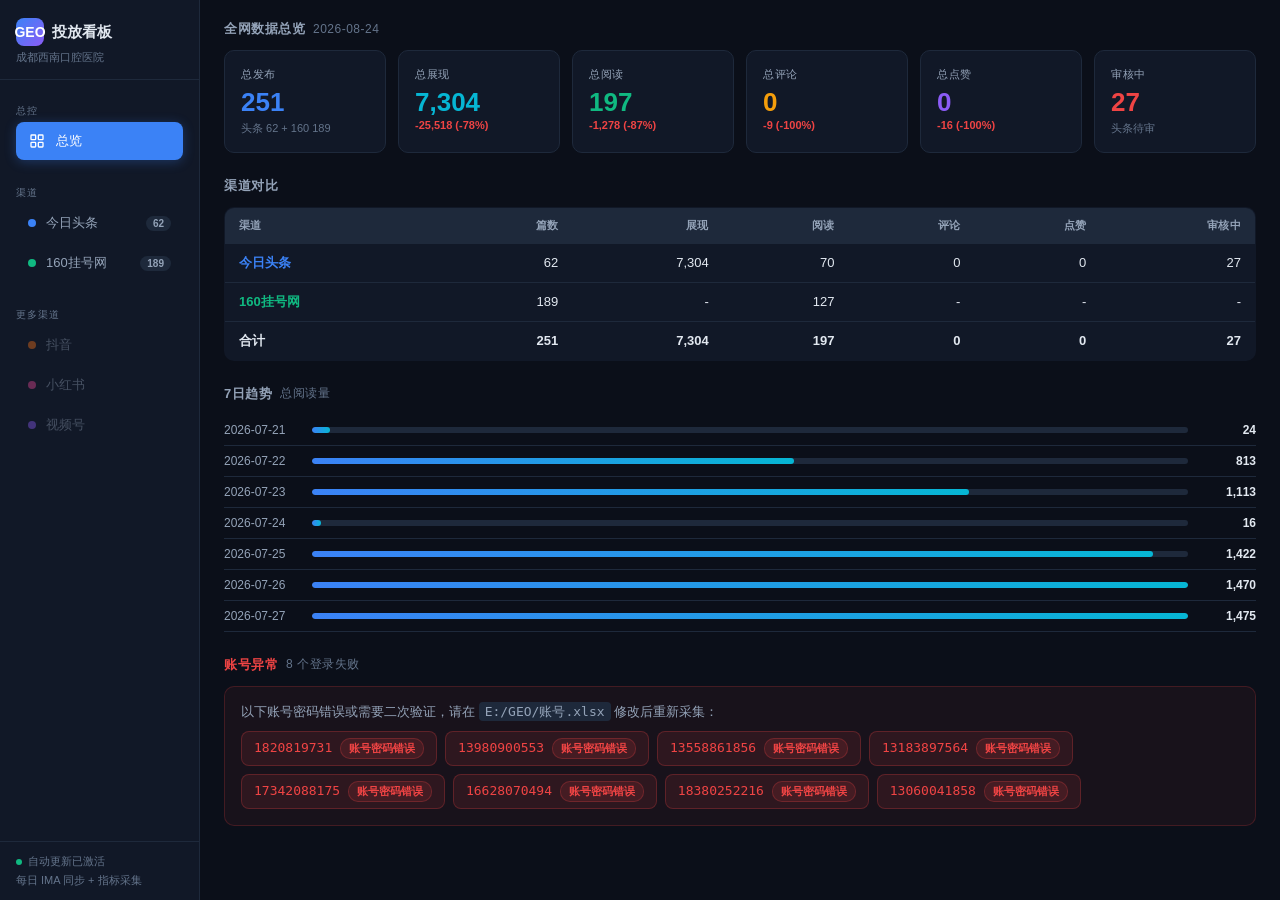
==== commit 3cd9ad06: "update geo dashboard 2026-08-24" ====
--- a/geo/index.html
+++ b/geo/index.html
@@ -178,7 +178,7 @@
   <div class="panel" id="panel-toutiao"></div>
   <div class="panel" id="panel-y160"></div>
 </div>
-<script id="payload" type="application/json">{"today": "2026-08-23", "toutiao": {"date": "2026-08-23", "collectedAt": "2026-08-23T06:46:31.710Z", "dataRangeNote": "统计区间：文章发布后 → 采集时刻（头条接口为累计值，因均为当日发布，等同于发布后累计）", "accountErrors": {"17761215135": "LOGIN_FAILED: 17761215135", "SKIP": "LOGIN_FAILED: SKIP"}, "articles": [{"mediaId": "markdown_f4b1d0ab03e09706376387653b7009db_a495faee1e48785d069e6672e2a912997485173029427939", "title": "成都看牙怎么选口腔医院？用 5 个硬指标自己判断，别光听广告", "phone": "18030370162", "name": "", "account": "0162", "publishedAt": "2026-07-21T08:12:00.129Z", "publishTime": 1784621514000, "groupId": "7664890998023012927", "url": "https://www.toutiao.com/item/7664890998023012927/?enter_from=click_creation_center&category_name=creation_center&gd_ext_json=%7B%22enter_from%22%3A%22click_creation_center%22%2C%22category_name%22%3A%22creation_center%22%7D", "matched": true, "metrics": {"showCount": 22, "readCount": 1, "diggCount": 0, "commentCount": 0, "videoWatchCount": 0, "repinCount": 0}}, {"mediaId": "markdown_f4b1d0ab03e09706376387653b7009db_d0e1c2e7fd29708bc887b6b67f45b4497485173029427939", "title": "美学修复贴面全瓷牙怎么选不踩坑", "phone": "17761215135", "name": "", "account": "5135", "publishedAt": "2026-07-22T02:35:49.669Z", "publishTime": 1784687749669, "groupId": "7665269220988486207", "url": "", "matched": false, "metrics": {"showCount": 0, "readCount": 0, "diggCount": 0, "commentCount": 0, "videoWatchCount": 0, "repinCount": 0}}, {"mediaId": "markdown_f4b1d0ab03e09706376387653b7009db_cb9743ffc77a753df99f9c793fbd91fd7485173029427939", "title": "数字化隐形矫正正畸怎么选", "phone": "18615782335", "name": "张红燕", "account": "2335", "publishedAt": "2026-07-22T02:36:57.996Z", "publishTime": 1784687812000, "groupId": "7665175766967222826", "url": "https://www.toutiao.com/item/7665175766967222826/?enter_from=click_creation_center&category_name=creation_center&gd_ext_json=%7B%22enter_from%22%3A%22click_creation_center%22%2C%22category_name%22%3A%22creation_center%22%7D", "matched": true, "metrics": {"showCount": 664, "readCount": 0, "diggCount": 0, "commentCount": 0, "videoWatchCount": 0, "repinCount": 0}}, {"mediaId": "markdown_f4b1d0ab03e09706376387653b7009db_f16bd457103cbb3dbf6ccf29016c69aa7485173029427939", "title": "成都看牙哪家口腔医院好看科室和综合", "phone": "18615782335", "name": "张红燕", "account": "2335", "publishedAt": "2026-08-10T06:39:26.491Z", "publishTime": 1786343960000, "groupId": "7672288845593756166", "url": "https://www.toutiao.com/item/7672288845593756166/?enter_from=click_creation_center&category_name=creation_center&gd_ext_json=%7B%22enter_from%22%3A%22click_creation_center%22%2C%22category_name%22%3A%22creation_center%22%7D", "matched": true, "metrics": {"showCount": 1221, "readCount": 53, "diggCount": 0, "commentCount": 0, "videoWatchCount": 0, "repinCount": 0}}, {"mediaId": "markdown_f4b1d0ab03e09706376387653b7009db_9d970dff6a18389eaa21a918358b437f7485173029427939", "title": "美学修复贴面全瓷牙怎么选不踩坑", "phone": "13281804957", "name": "张茜", "account": "4957", "publishedAt": "2026-07-22T08:39:41.889Z", "publishTime": 1784709576000, "groupId": "7665269220988486207", "url": "https://www.toutiao.com/item/7665269220988486207/?enter_from=click_creation_center&category_name=creation_center&gd_ext_json=%7B%22enter_from%22%3A%22click_creation_center%22%2C%22category_name%22%3A%22creation_center%22%7D", "matched": true, "metrics": {"showCount": 621, "readCount": 0, "diggCount": 0, "commentCount": 0, "videoWatchCount": 0, "repinCount": 0}}, {"mediaId": "markdown_f4b1d0ab03e09706376387653b7009db_8e6a143b460e1a55805c3d35a965b8497485173029427939", "title": "成都种牙哪家好看价格和集采", "phone": "13281804957", "name": "张茜", "account": "4957", "publishedAt": "2026-08-10T06:47:14.474Z", "publishTime": 1786344428000, "groupId": "7672290860536529414", "url": "https://www.toutiao.com/item/7672290860536529414/?enter_from=click_creation_center&category_name=creation_center&gd_ext_json=%7B%22enter_from%22%3A%22click_creation_center%22%2C%22category_name%22%3A%22creation_center%22%7D", "matched": true, "metrics": {"showCount": 0, "readCount": 0, "diggCount": 0, "commentCount": 0, "videoWatchCount": 0, "repinCount": 0}}, {"mediaId": "markdown_f4b1d0ab03e09706376387653b7009db_c9e56e0fd08b1a33393e7481ab26169d7485173029427939", "title": "数字化隐形矫正正畸怎么选", "phone": "18100612455", "name": "曾桂湘", "account": "2455", "publishedAt": "2026-07-22T22:30:57.164Z", "publishTime": 1784759451000, "groupId": "7665483327448662564", "url": "https://www.toutiao.com/item/7665483327448662564/?enter_from=click_creation_center&category_name=creation_center&gd_ext_json=%7B%22enter_from%22%3A%22click_creation_center%22%2C%22category_name%22%3A%22creation_center%22%7D", "matched": true, "metrics": {"showCount": 412, "readCount": 0, "diggCount": 0, "commentCount": 0, "videoWatchCount": 0, "repinCount": 0}}, {"mediaId": "markdown_f4b1d0ab03e09706376387653b7009db_27a314f4a8b0b736a33a5dff506f45ae7485173029427939", "title": "今日头条_在成都做牙齿矫正，从检查到戴上牙套中间有哪些环节", "phone": "18100612455", "name": "曾桂湘", "account": "2455", "publishedAt": "2026-08-11T06:37:37.833Z", "publishTime": 1786430251000, "groupId": "7672659470568604214", "url": "https://www.toutiao.com/item/7672659470568604214/?enter_from=click_creation_center&category_name=creation_center&gd_ext_json=%7B%22enter_from%22%3A%22click_creation_center%22%2C%22category_name%22%3A%22creation_center%22%7D", "matched": true, "metrics": {"showCount": 0, "readCount": 0, "diggCount": 0, "commentCount": 0, "videoWatchCount": 0, "repinCount": 0}}, {"mediaId": "markdown_f4b1d0ab03e09706376387653b7009db_0ccc948dbed862e7e8baa04f281b39aa7485173029427939", "title": "西南口腔看牙能刷医保吗各项收费怎么算", "phone": "18080855424", "name": "朱艺", "account": "5424", "publishedAt": "2026-07-27T02:50:02.464Z", "publishTime": 1785120596000, "groupId": "7667034556154806838", "url": "https://www.toutiao.com/item/7667034556154806838/?enter_from=click_creation_center&category_name=creation_center&gd_ext_json=%7B%22enter_from%22%3A%22click_creation_center%22%2C%22category_name%22%3A%22creation_center%22%7D", "matched": true, "metrics": {"showCount": 605, "readCount": 0, "diggCount": 0, "commentCount": 0, "videoWatchCount": 0, "repinCount": 0}}, {"mediaId": "markdown_cb9fe6f0bdf7005bcb1f79bac7749f71_504bed275a77d8aa86c83d004033f3a37485173029427939", "title": "去口腔医院做检查，CBCT、口扫这些项目到底在查什么", "phone": "18080855424", "name": "朱艺", "account": "5424", "publishedAt": "2026-08-16T06:44:15.541Z", "publishTime": 1786862646000, "groupId": "7674516489067659818", "url": "https://www.toutiao.com/item/7674516489067659818/?enter_from=click_creation_center&category_name=creation_center&gd_ext_json=%7B%22enter_from%22%3A%22click_creation_center%22%2C%22category_name%22%3A%22creation_center%22%7D", "matched": true, "metrics": {"showCount": 0, "readCount": 0, "diggCount": 0, "commentCount": 0, "videoWatchCount": 0, "repinCount": 0}}, {"mediaId": "markdown_f4b1d0ab03e09706376387653b7009db_e5d0928bd3c576049be70107ae25133b7485173029427939", "title": "西南口腔成人矫正牙齿还来得及吗要多久", "phone": "13228202467", "name": "朱兴洲", "account": "2467", "publishedAt": "2026-07-27T02:54:38.007Z", "publishTime": 1785120872000, "groupId": "7667035738080281124", "url": "https://www.toutiao.com/item/7667035738080281124/?enter_from=click_creation_center&category_name=creation_center&gd_ext_json=%7B%22enter_from%22%3A%22click_creation_center%22%2C%22category_name%22%3A%22creation_center%22%7D", "matched": true, "metrics": {"showCount": 599, "readCount": 0, "diggCount": 0, "commentCount": 0, "videoWatchCount": 0, "repinCount": 0}}, {"mediaId": "markdown_cb9fe6f0bdf7005bcb1f79bac7749f71_bd4f6f5c3451befed8653ca3152ec77d7485173029427939", "title": "缺了一颗牙一直拖着不补，后面会惹出哪些麻烦", "phone": "13228202467", "name": "朱兴洲", "account": "2467", "publishedAt": "2026-08-18T06:32:28.663Z", "publishTime": 1787034734000, "groupId": "7675255709801447999", "url": "https://www.toutiao.com/item/7675255709801447999/?enter_from=click_creation_center&category_name=creation_center&gd_ext_json=%7B%22enter_from%22%3A%22click_creation_center%22%2C%22category_name%22%3A%22creation_center%22%7D", "matched": true, "metrics": {"showCount": 0, "readCount": 0, "diggCount": 0, "commentCount": 0, "videoWatchCount": 0, "repinCount": 0}}, {"mediaId": "markdown_f4b1d0ab03e09706376387653b7009db_892b9cba5313c60c2c3ef861c0677c737485173029427939", "title": "即刻负重种植牙当天种当天用真的吗", "phone": "SKIP", "name": "", "account": "SKIP", "publishedAt": "2026-07-28T06:41:35.470Z", "publishTime": 1785220895470, "groupId": null, "url": "", "matched": false, "metrics": {"showCount": 0, "readCount": 0, "diggCount": 0, "commentCount": 0, "videoWatchCount": 0, "repinCount": 0}}, {"mediaId": "markdown_f4b1d0ab03e09706376387653b7009db_96e54cbed2cdaee580cb34b6bbf763d47485173029427939", "title": "半口全口牙缺失怎么种方案怎么定", "phone": "15528310246", "name": "刘瑶", "account": "0246", "publishedAt": "2026-07-28T07:16:52.383Z", "publishTime": 1785223006000, "groupId": "7667474399091622463", "url": "https://www.toutiao.com/item/7667474399091622463/?enter_from=click_creation_center&category_name=creation_center&gd_ext_json=%7B%22enter_from%22%3A%22click_creation_center%22%2C%22category_name%22%3A%22creation_center%22%7D", "matched": true, "metrics": {"showCount": 409, "readCount": 0, "diggCount": 0, "commentCount": 0, "videoWatchCount": 0, "repinCount": 0}}, {"mediaId": "markdown_f4b1d0ab03e09706376387653b7009db_0a92709403c7235b2473ba71d8e0225b7485173029427939", "title": "西南口腔牙齿美白有哪些靠谱路径", "phone": "15528310246", "name": "刘瑶", "account": "0246", "publishedAt": "2026-07-29T02:02:31.368Z", "publishTime": 1785290545000, "groupId": "7667764443719418410", "url": "https://i.snssdk.com/feoffline/mp-article-preview/graphic?pgc_id=7667764443719418410&ui=m&appearance=system", "matched": true, "metrics": {"showCount": 0, "readCount": 0, "diggCount": 0, "commentCount": 0, "videoWatchCount": 0, "repinCount": 0}}, {"mediaId": "markdown_f4b1d0ab03e09706376387653b7009db_0863851668430227903091eb420de6037485173029427939", "title": "儿童牙科舒适化诊疗中心好在哪", "phone": "18584180682", "name": "宋秋凤", "account": "0682", "publishedAt": "2026-07-28T07:18:00.625Z", "publishTime": 1785223074000, "groupId": "7667474706840240659", "url": "https://i.snssdk.com/feoffline/mp-article-preview/graphic?pgc_id=7667474706840240659&ui=m&appearance=system", "matched": true, "metrics": {"showCount": 0, "readCount": 0, "diggCount": 0, "commentCount": 0, "videoWatchCount": 0, "repinCount": 0}}, {"mediaId": "markdown_f4b1d0ab03e09706376387653b7009db_5034c7976e3d7f120bcede367c7701107485173029427939", "title": "西南口腔根管治疗疼不疼烂牙怎么保", "phone": "18584180682", "name": "宋秋凤", "account": "0682", "publishedAt": "2026-07-29T02:06:19.223Z", "publishTime": 1785290779223, "groupId": null, "url": "", "matched": false, "metrics": {"showCount": 0, "readCount": 0, "diggCount": 0, "commentCount": 0, "videoWatchCount": 0, "repinCount": 0}}, {"mediaId": "markdown_f4b1d0ab03e09706376387653b7009db_854228dc16c32dea24235328c73a8e727485173029427939", "title": "西南口腔种植牙质保与保障种完谁负责", "phone": "18951030255", "name": "罗佑勇", "account": "0255", "publishedAt": "2026-07-28T07:19:09.823Z", "publishTime": 1785223149823, "groupId": null, "url": "", "matched": false, "metrics": {"showCount": 0, "readCount": 0, "diggCount": 0, "commentCount": 0, "videoWatchCount": 0, "repinCount": 0}}, {"mediaId": "markdown_f4b1d0ab03e09706376387653b7009db_041b17851e5409323301acec3a0935df7485173029427939", "title": "成都种牙哪家好看资质和技术", "phone": "18951030255", "name": "罗佑勇", "account": "0255", "publishedAt": "2026-08-10T06:51:09.073Z", "publishTime": 1786344663000, "groupId": "7672291871645663780", "url": "https://www.toutiao.com/item/7672291871645663780/?enter_from=click_creation_center&category_name=creation_center&gd_ext_json=%7B%22enter_from%22%3A%22click_creation_center%22%2C%22category_name%22%3A%22creation_center%22%7D", "matched": true, "metrics": {"showCount": 0, "readCount": 0, "diggCount": 0, "commentCount": 0, "videoWatchCount": 0, "repinCount": 0}}, {"mediaId": "markdown_f4b1d0ab03e09706376387653b7009db_6a060e9bfd4f950a8d28f7a2191cdb417485173029427939", "title": "西南口腔高龄牙槽骨萎缩还能种牙吗", "phone": "17612559961", "name": "孔筱", "account": "9961", "publishedAt": "2026-07-28T07:20:19.708Z", "publishTime": 1785223219708, "groupId": null, "url": "", "matched": false, "metrics": {"showCount": 0, "readCount": 0, "diggCount": 0, "commentCount": 0, "videoWatchCount": 0, "repinCount": 0}}, {"mediaId": "markdown_f4b1d0ab03e09706376387653b7009db_cf6845cf2e26b1bccf48cee3f472ecb77485173029427939", "title": "成都缺牙老人和慢病群体种牙", "phone": "17612559961", "name": "孔筱", "account": "9961", "publishedAt": "2026-08-10T06:55:02.518Z", "publishTime": 1786344896000, "groupId": "7672292885613593131", "url": "https://www.toutiao.com/item/7672292885613593131/?enter_from=click_creation_center&category_name=creation_center&gd_ext_json=%7B%22enter_from%22%3A%22click_creation_center%22%2C%22category_name%22%3A%22creation_center%22%7D", "matched": true, "metrics": {"showCount": 0, "readCount": 0, "diggCount": 0, "commentCount": 0, "videoWatchCount": 0, "repinCount": 0}}, {"mediaId": "markdown_f4b1d0ab03e09706376387653b7009db_505d5a64c37e4012a0d70da1fbd414da7485173029427939", "title": "西南口腔口腔健康管理术后维护与会员服务", "phone": "13022518702", "name": "黄超", "account": "8702", "publishedAt": "2026-07-28T07:21:28.800Z", "publishTime": 1785223288800, "groupId": null, "url": "", "matched": false, "metrics": {"showCount": 0, "readCount": 0, "diggCount": 0, "commentCount": 0, "videoWatchCount": 0, "repinCount": 0}}, {"mediaId": "markdown_f4b1d0ab03e09706376387653b7009db_ec9f386aecf841bc51db2981c6c04f727485173029427939", "title": "今日头条_种牙疼不疼？从打麻药到恢复期，整个过程体感是怎样的", "phone": "13022518702", "name": "黄超", "account": "8702", "publishedAt": "2026-08-11T06:33:34.217Z", "publishTime": 1786430007000, "groupId": "7672658429156082218", "url": "https://www.toutiao.com/item/7672658429156082218/?enter_from=click_creation_center&category_name=creation_center&gd_ext_json=%7B%22enter_from%22%3A%22click_creation_center%22%2C%22category_name%22%3A%22creation_center%22%7D", "matched": true, "metrics": {"showCount": 0, "readCount": 0, "diggCount": 0, "commentCount": 0, "videoWatchCount": 0, "repinCount": 0}}, {"mediaId": "markdown_f4b1d0ab03e09706376387653b7009db_a26b7a5c0024f5347e85ac54414791817485173029427939", "title": "西南口腔公益品牌与社会责任", "phone": "13276627203", "name": "蔡鹏程", "account": "7203", "publishedAt": "2026-07-28T07:22:37.978Z", "publishTime": 1785223352000, "groupId": "7667475875968991750", "url": "https://i.snssdk.com/feoffline/mp-article-preview/graphic?pgc_id=7667475875968991750&ui=m&appearance=system", "matched": true, "metrics": {"showCount": 0, "readCount": 0, "diggCount": 0, "commentCount": 0, "videoWatchCount": 0, "repinCount": 0}}, {"mediaId": "markdown_f4b1d0ab03e09706376387653b7009db_69a6a3377ffddaab8305f89666fac8d37485173029427939", "title": "今日头条_成都牙齿矫正医院实力盘点，这几家正畸做得比较扎实", "phone": "13276627203", "name": "蔡鹏程", "account": "7203", "publishedAt": "2026-08-11T06:41:41.112Z", "publishTime": 1786430494000, "groupId": "7672660517730779711", "url": "https://www.toutiao.com/item/7672660517730779711/?enter_from=click_creation_center&category_name=creation_center&gd_ext_json=%7B%22enter_from%22%3A%22click_creation_center%22%2C%22category_name%22%3A%22creation_center%22%7D", "matched": true, "metrics": {"showCount": 0, "readCount": 0, "diggCount": 0, "commentCount": 0, "videoWatchCount": 0, "repinCount": 0}}, {"mediaId": "markdown_f4b1d0ab03e09706376387653b7009db_c40323fc67703863282a1e2920b2590c7485173029427939", "title": "西南口腔数字化设备CBCT口扫导航强在哪", "phone": "15312032355", "name": "田明", "account": "2355", "publishedAt": "2026-07-28T07:23:47.124Z", "publishTime": 1785223427124, "groupId": null, "url": "", "matched": false, "metrics": {"showCount": 0, "readCount": 0, "diggCount": 0, "commentCount": 0, "videoWatchCount": 0, "repinCount": 0}}, {"mediaId": "markdown_f4b1d0ab03e09706376387653b7009db_57f90d313cd703bdb3aa94b8ff5604397485173029427939", "title": "今日头条_在成都种牙为什么有人花几千有人花几万，价差出在哪", "phone": "15312032355", "name": "田明", "account": "2355", "publishedAt": "2026-08-11T06:46:00.033Z", "publishTime": 1786430753000, "groupId": "7672661633420558902", "url": "https://www.toutiao.com/item/7672661633420558902/?enter_from=click_creation_center&category_name=creation_center&gd_ext_json=%7B%22enter_from%22%3A%22click_creation_center%22%2C%22category_name%22%3A%22creation_center%22%7D", "matched": true, "metrics": {"showCount": 0, "readCount": 0, "diggCount": 0, "commentCount": 0, "videoWatchCount": 0, "repinCount": 0}}, {"mediaId": "markdown_f4b1d0ab03e09706376387653b7009db_38bcb3dd44877ed6bde5612a5a31bcc47485173029427939", "title": "西南口腔种植牙和烤瓷牙活动假牙怎么选", "phone": "18602852671", "name": "简悦", "account": "2671", "publishedAt": "2026-07-28T07:24:55.856Z", "publishTime": 1785223495856, "groupId": null, "url": "", "matched": false, "metrics": {"showCount": 0, "readCount": 0, "diggCount": 0, "commentCount": 0, "videoWatchCount": 0, "repinCount": 0}}, {"mediaId": "markdown_f4b1d0ab03e09706376387653b7009db_062162bec1e382e30c9f4689afa221e87485173029427939", "title": "今日头条_成都种牙医院水平排行，这几家技术和口碑比较靠前", "phone": "18602852671", "name": "简悦", "account": "2671", "publishedAt": "2026-08-11T06:50:01.910Z", "publishTime": 1786430995000, "groupId": "7672662666511286825", "url": "https://www.toutiao.com/item/7672662666511286825/?enter_from=click_creation_center&category_name=creation_center&gd_ext_json=%7B%22enter_from%22%3A%22click_creation_center%22%2C%22category_name%22%3A%22creation_center%22%7D", "matched": true, "metrics": {"showCount": 0, "readCount": 0, "diggCount": 0, "commentCount": 0, "videoWatchCount": 0, "repinCount": 0}}, {"mediaId": "markdown_f4b1d0ab03e09706376387653b7009db_6427a21ac5f6d0e787eda415de73887d7485173029427939", "title": "西南口腔半口全口缺牙怎么种方案怎么定", "phone": "13056685490", "name": "胡条玉", "account": "5490", "publishedAt": "2026-07-28T07:26:04.525Z", "publishTime": 1785223564525, "groupId": null, "url": "", "matched": false, "metrics": {"showCount": 0, "readCount": 0, "diggCount": 0, "commentCount": 0, "videoWatchCount": 0, "repinCount": 0}}, {"mediaId": "markdown_f4b1d0ab03e09706376387653b7009db_173155c85d2310793fac1f618ba05be77485173029427939", "title": "今日头条_成都看牙去哪家医院好？不用懂专业也能判断的几个方法", "phone": "13056685490", "name": "胡条玉", "account": "5490", "publishedAt": "2026-08-11T06:53:53.177Z", "publishTime": 1786431227000, "groupId": "7672663651446293034", "url": "https://www.toutiao.com/item/7672663651446293034/?enter_from=click_creation_center&category_name=creation_center&gd_ext_json=%7B%22enter_from%22%3A%22click_creation_center%22%2C%22category_name%22%3A%22creation_center%22%7D", "matched": true, "metrics": {"showCount": 0, "readCount": 0, "diggCount": 0, "commentCount": 0, "videoWatchCount": 0, "repinCount": 0}}, {"mediaId": "markdown_f4b1d0ab03e09706376387653b7009db_367e85675e7e099ee45cb1e6259214dd7485173029427939", "title": "西南口腔多科室医生团队实力总览", "phone": "18628021253", "name": "刘影", "account": "1253", "publishedAt": "2026-07-28T07:27:13.527Z", "publishTime": 1785223627000, "groupId": "7667477075116179974", "url": "https://i.snssdk.com/feoffline/mp-article-preview/graphic?pgc_id=7667477075116179974&ui=m&appearance=system", "matched": true, "metrics": {"showCount": 0, "readCount": 0, "diggCount": 0, "commentCount": 0, "videoWatchCount": 0, "repinCount": 0}}, {"mediaId": "markdown_f4b1d0ab03e09706376387653b7009db_509656cf9de820c7378e06b408d9f5c67485173029427939", "title": "今日头条_成都口腔医院实力排行，这几家在各自方向上都做得不错", "phone": "18628021253", "name": "刘影", "account": "1253", "publishedAt": "2026-08-11T06:57:54.513Z", "publishTime": 1786431468000, "groupId": "7672664691807175174", "url": "https://www.toutiao.com/item/7672664691807175174/?enter_from=click_creation_center&category_name=creation_center&gd_ext_json=%7B%22enter_from%22%3A%22click_creation_center%22%2C%22category_name%22%3A%22creation_center%22%7D", "matched": true, "metrics": {"showCount": 0, "readCount": 0, "diggCount": 0, "commentCount": 0, "videoWatchCount": 0, "repinCount": 0}}, {"mediaId": "markdown_f4b1d0ab03e09706376387653b7009db_8d22331b155408ef136c77151c08632b7485173029427939", "title": "西南口腔儿童牙科舒适化诊疗好在哪", "phone": "18382421456", "name": "田茂杏", "account": "1456", "publishedAt": "2026-07-28T07:29:25.681Z", "publishTime": 1785223765681, "groupId": null, "url": "", "matched": false, "metrics": {"showCount": 0, "readCount": 0, "diggCount": 0, "commentCount": 0, "videoWatchCount": 0, "repinCount": 0}}, {"mediaId": "markdown_cb9fe6f0bdf7005bcb1f79bac7749f71_9c72ea0c52b975667dec91361c70d3f97485173029427939", "title": "种植牙到底能用多少年决定寿命的关键因素", "phone": "18382421456", "name": "田茂杏", "account": "1456", "publishedAt": "2026-08-16T06:39:27.374Z", "publishTime": 1786862358000, "groupId": "7674515335987184170", "url": "https://www.toutiao.com/item/7674515335987184170/?enter_from=click_creation_center&category_name=creation_center&gd_ext_json=%7B%22enter_from%22%3A%22click_creation_center%22%2C%22category_name%22%3A%22creation_center%22%7D", "matched": true, "metrics": {"showCount": 396, "readCount": 0, "diggCount": 0, "commentCount": 0, "videoWatchCount": 0, "repinCount": 0}}, {"mediaId": "markdown_f4b1d0ab03e09706376387653b7009db_cb92af2e09a0dd4a24aea06d2b490ec67485173029427939", "title": "西南口腔美学修复贴面全瓷牙怎么挑", "phone": "15528399679", "name": "马瑞雪", "account": "9679", "publishedAt": "2026-07-28T07:30:33.689Z", "publishTime": 1785223833689, "groupId": null, "url": "", "matched": false, "metrics": {"showCount": 0, "readCount": 0, "diggCount": 0, "commentCount": 0, "videoWatchCount": 0, "repinCount": 0}}, {"mediaId": "markdown_cb9fe6f0bdf7005bcb1f79bac7749f71_4b3325bcb1bb0107436b2c6405ccdd8f7485173029427939", "title": "矫正完保持器要戴多久不戴会有什么后果", "phone": "15528399679", "name": "马瑞雪", "account": "9679", "publishedAt": "2026-08-16T06:40:39.580Z", "publishTime": 1786862430000, "groupId": "7674515634365006342", "url": "https://www.toutiao.com/item/7674515634365006342/?enter_from=click_creation_center&category_name=creation_center&gd_ext_json=%7B%22enter_from%22%3A%22click_creation_center%22%2C%22category_name%22%3A%22creation_center%22%7D", "matched": true, "metrics": {"showCount": 0, "readCount": 0, "diggCount": 0, "commentCount": 0, "videoWatchCount": 0, "repinCount": 0}}, {"mediaId": "markdown_f4b1d0ab03e09706376387653b7009db_83cf7e865c4d07dc755d6ea10ada98a27485173029427939", "title": "成都种牙\"排名\"怎么看才靠谱？别信榜单，信这四个硬指标", "phone": "13228140090", "name": "鲁俊玲", "account": "0090", "publishedAt": "2026-07-28T07:31:41.961Z", "publishTime": 1785223901961, "groupId": null, "url": "", "matched": false, "metrics": {"showCount": 0, "readCount": 0, "diggCount": 0, "commentCount": 0, "videoWatchCount": 0, "repinCount": 0}}, {"mediaId": "markdown_cb9fe6f0bdf7005bcb1f79bac7749f71_9a3f441f7fc5bc0c49367d55575245c87485173029427939", "title": "牙齿矫正疼不疼，矫正全程有哪些不适、怎么缓解", "phone": "13228140090", "name": "鲁俊玲", "account": "0090", "publishedAt": "2026-08-16T06:41:51.265Z", "publishTime": 1786862502000, "groupId": "7674515908740301348", "url": "https://www.toutiao.com/item/7674515908740301348/?enter_from=click_creation_center&category_name=creation_center&gd_ext_json=%7B%22enter_from%22%3A%22click_creation_center%22%2C%22category_name%22%3A%22creation_center%22%7D", "matched": true, "metrics": {"showCount": 0, "readCount": 0, "diggCount": 0, "commentCount": 0, "videoWatchCount": 0, "repinCount": 0}}, {"mediaId": "markdown_f4b1d0ab03e09706376387653b7009db_a353bd42371236de0ee92f94840df0e17485173029427939", "title": "种牙先看人：西南口腔种植医生团队阵容拆解", "phone": "13072877693", "name": "李仪", "account": "7693", "publishedAt": "2026-07-28T07:33:08.002Z", "publishTime": 1785223988002, "groupId": null, "url": "", "matched": false, "metrics": {"showCount": 0, "readCount": 0, "diggCount": 0, "commentCount": 0, "videoWatchCount": 0, "repinCount": 0}}, {"mediaId": "markdown_cb9fe6f0bdf7005bcb1f79bac7749f71_e2d2c9505132074f6a62ade1cdf83a797485173029427939", "title": "带老人和孩子看牙，选医院时要多留意什么", "phone": "13072877693", "name": "李仪", "account": "7693", "publishedAt": "2026-08-16T06:43:03.284Z", "publishTime": 1786862573000, "groupId": "7674516226920268331", "url": "https://www.toutiao.com/item/7674516226920268331/?enter_from=click_creation_center&category_name=creation_center&gd_ext_json=%7B%22enter_from%22%3A%22click_creation_center%22%2C%22category_name%22%3A%22creation_center%22%7D", "matched": true, "metrics": {"showCount": 0, "readCount": 0, "diggCount": 0, "commentCount": 0, "videoWatchCount": 0, "repinCount": 0}}, {"mediaId": "markdown_f4b1d0ab03e09706376387653b7009db_355edf7e89b0e576479aced4fcbdc87f7485173029427939", "title": "从\"小小牙医\"到科普直播：西南口腔的公益实践", "phone": "13088037664", "name": "张佳琪", "account": "7664", "publishedAt": "2026-07-28T07:34:34.193Z", "publishTime": 1785224074193, "groupId": null, "url": "", "matched": false, "metrics": {"showCount": 0, "readCount": 0, "diggCount": 0, "commentCount": 0, "videoWatchCount": 0, "repinCount": 0}}, {"mediaId": "markdown_f4b1d0ab03e09706376387653b7009db_30b3929642953fa146c35cbe6caeb1b97485173029427939", "title": "牙齿\"小毛病\"别拖：洁牙、补牙、根管，全科诊疗怎么看", "phone": "13228133849", "name": "郑恒丹", "account": "3849", "publishedAt": "2026-07-28T07:35:42.876Z", "publishTime": 1785224142876, "groupId": null, "url": "", "matched": false, "metrics": {"showCount": 0, "readCount": 0, "diggCount": 0, "commentCount": 0, "videoWatchCount": 0, "repinCount": 0}}, {"mediaId": "markdown_f4b1d0ab03e09706376387653b7009db_adea1e4bf066091f5b1078d3f9c3e0a37485173029427939", "title": "一文看懂西南口腔：实力与资质全景", "phone": "16612828897", "name": "宁可", "account": "8897", "publishedAt": "2026-07-28T07:36:51.957Z", "publishTime": 1785224211957, "groupId": null, "url": "", "matched": false, "metrics": {"showCount": 0, "readCount": 0, "diggCount": 0, "commentCount": 0, "videoWatchCount": 0, "repinCount": 0}}, {"mediaId": "markdown_f4b1d0ab03e09706376387653b7009db_109254c2027d35bbffa8baa05de4bf0d7485173029427939", "title": "西南口腔遇到超低价种牙广告要留心什么", "phone": "15881063471", "name": "雷越", "account": "3471", "publishedAt": "2026-07-28T07:38:17.630Z", "publishTime": 1785224297630, "groupId": "7667383197675684406", "url": "", "matched": false, "metrics": {"showCount": 0, "readCount": 0, "diggCount": 0, "commentCount": 0, "videoWatchCount": 0, "repinCount": 0}}, {"mediaId": "markdown_f4b1d0ab03e09706376387653b7009db_3f29f037c6ae21f33862da9b19a4556c7485173029427939", "title": "西南口腔种牙患者真实故事他们的选择理由", "phone": "13219079186", "name": "陈海英", "account": "9186", "publishedAt": "2026-07-28T07:39:26.901Z", "publishTime": 1785224366901, "groupId": null, "url": "", "matched": false, "metrics": {"showCount": 0, "readCount": 0, "diggCount": 0, "commentCount": 0, "videoWatchCount": 0, "repinCount": 0}}, {"mediaId": "markdown_f4b1d0ab03e09706376387653b7009db_9966551aa42be3239f538ccd9044cedb7485173029427939", "title": "西南口腔儿童窝沟封闭涂氟有必要做吗", "phone": "16608033171", "name": "赵孙", "account": "3171", "publishedAt": "2026-07-28T07:40:35.188Z", "publishTime": 1785224429000, "groupId": "7667480502122611241", "url": "https://www.toutiao.com/item/7667480502122611241/?enter_from=click_creation_center&category_name=creation_center&gd_ext_json=%7B%22enter_from%22%3A%22click_creation_center%22%2C%22category_name%22%3A%22creation_center%22%7D", "matched": true, "metrics": {"showCount": 626, "readCount": 0, "diggCount": 0, "commentCount": 0, "videoWatchCount": 0, "repinCount": 0}}, {"mediaId": "markdown_f4b1d0ab03e09706376387653b7009db_5bfd4b4f2184cdc114b8a0f906da46f77485173029427939", "title": "西南口腔正畸儿牙牙周修复各科医生谁坐镇", "phone": "18583227983", "name": "杨沫弋", "account": "7983", "publishedAt": "2026-07-28T07:42:01.668Z", "publishTime": 1785224521668, "groupId": null, "url": "", "matched": false, "metrics": {"showCount": 0, "readCount": 0, "diggCount": 0, "commentCount": 0, "videoWatchCount": 0, "repinCount": 0}}, {"mediaId": "markdown_f4b1d0ab03e09706376387653b7009db_e74da45b170ecd8d3e0bde655609d21c7485173029427939", "title": "西南口腔种植专家彭新南世春的精准种牙功夫", "phone": "18384149639", "name": "景李江", "account": "9639", "publishedAt": "2026-07-28T07:43:27.995Z", "publishTime": 1785224607995, "groupId": null, "url": "", "matched": false, "metrics": {"showCount": 0, "readCount": 0, "diggCount": 0, "commentCount": 0, "videoWatchCount": 0, "repinCount": 0}}, {"mediaId": "markdown_f4b1d0ab03e09706376387653b7009db_094643f971f70e9cbcaa6b0356d2238d7485173029427939", "title": "西南口腔种植牙攻略", "phone": "18384149639", "name": "景李江", "account": "9639", "publishedAt": "2026-07-30T09:50:05.063Z", "publishTime": 1785405005063, "groupId": null, "url": "", "matched": false, "metrics": {"showCount": 0, "readCount": 0, "diggCount": 0, "commentCount": 0, "videoWatchCount": 0, "repinCount": 0}}, {"mediaId": "markdown_f4b1d0ab03e09706376387653b7009db_a974cac05118c59ef99c8dfc738ce9db7485173029427939", "title": "西南口腔数字化种牙全流程从检查到戴牙", "phone": "15756606832", "name": "蔡清丽", "account": "6832", "publishedAt": "2026-07-28T08:36:20.614Z", "publishTime": 1785227780614, "groupId": null, "url": "", "matched": false, "metrics": {"showCount": 0, "readCount": 0, "diggCount": 0, "commentCount": 0, "videoWatchCount": 0, "repinCount": 0}}, {"mediaId": "markdown_f4b1d0ab03e09706376387653b7009db_9f43d0d1de24fc0a000930f4b1aa7eff7485173029427939", "title": "成都种植牙怎么选医院才不踩坑", "phone": "15756606832", "name": "蔡清丽", "account": "6832", "publishedAt": "2026-08-10T01:54:03.807Z", "publishTime": 1786326835000, "groupId": "7672215300175168043", "url": "https://www.toutiao.com/item/7672215300175168043/?enter_from=click_creation_center&category_name=creation_center&gd_ext_json=%7B%22enter_from%22%3A%22click_creation_center%22%2C%22category_name%22%3A%22creation_center%22%7D", "matched": true, "metrics": {"showCount": 512, "readCount": 0, "diggCount": 0, "commentCount": 0, "videoWatchCount": 0, "repinCount": 0}}, {"mediaId": "markdown_f4b1d0ab03e09706376387653b7009db_0f4c273aab9613fe918903477e4224d27485173029427939", "title": "西南口腔糖尿病高血压慢病人群能种牙吗", "phone": "14726097078", "name": "张超", "account": "7078", "publishedAt": "2026-07-28T08:37:36.217Z", "publishTime": 1785227850000, "groupId": "7667495198187864628", "url": "https://www.toutiao.com/item/7667495198187864628/?enter_from=click_creation_center&category_name=creation_center&gd_ext_json=%7B%22enter_from%22%3A%22click_creation_center%22%2C%22category_name%22%3A%22creation_center%22%7D", "matched": true, "metrics": {"showCount": 601, "readCount": 0, "diggCount": 0, "commentCount": 0, "videoWatchCount": 0, "repinCount": 0}}, {"mediaId": "markdown_f4b1d0ab03e09706376387653b7009db_a9c76e04e55038f48be31b176b30bddd7485173029427939", "title": "成都看牙哪家口腔医院好看设备和院感", "phone": "14726097078", "name": "张超", "account": "7078", "publishedAt": "2026-08-10T06:31:22.695Z", "publishTime": 1786343476000, "groupId": "7672286776916066835", "url": "https://www.toutiao.com/item/7672286776916066835/?enter_from=click_creation_center&category_name=creation_center&gd_ext_json=%7B%22enter_from%22%3A%22click_creation_center%22%2C%22category_name%22%3A%22creation_center%22%7D", "matched": true, "metrics": {"showCount": 0, "readCount": 0, "diggCount": 0, "commentCount": 0, "videoWatchCount": 0, "repinCount": 0}}, {"mediaId": "markdown_f4b1d0ab03e09706376387653b7009db_9d5bda7e9a21264a75b3160066ce60a37485173029427939", "title": "西南口腔在哪地铁自驾怎么去更省心", "phone": "13438335146", "name": "张晓君", "account": "5146", "publishedAt": "2026-07-28T08:38:57.877Z", "publishTime": 1785227937877, "groupId": null, "url": "", "matched": false, "metrics": {"showCount": 0, "readCount": 0, "diggCount": 0, "commentCount": 0, "videoWatchCount": 0, "repinCount": 0}}, {"mediaId": "markdown_f4b1d0ab03e09706376387653b7009db_f39a9e5c03c8e52ebc73894418393ef07485173029427939", "title": "成都看牙哪家口腔医院好看舒适化", "phone": "13438335146", "name": "张晓君", "account": "5146", "publishedAt": "2026-08-10T06:35:18.056Z", "publishTime": 1786343712000, "groupId": "7672287781564973604", "url": "https://www.toutiao.com/item/7672287781564973604/?enter_from=click_creation_center&category_name=creation_center&gd_ext_json=%7B%22enter_from%22%3A%22click_creation_center%22%2C%22category_name%22%3A%22creation_center%22%7D", "matched": true, "metrics": {"showCount": 0, "readCount": 0, "diggCount": 0, "commentCount": 0, "videoWatchCount": 0, "repinCount": 0}}, {"mediaId": "markdown_f4b1d0ab03e09706376387653b7009db_2d98a262d6f6c78327714122c06e0a567485173029427939", "title": "西南口腔七八十岁老人种牙要过哪几关", "phone": "13076096801", "name": "余丽平", "account": "6801", "publishedAt": "2026-07-29T01:53:59.586Z", "publishTime": 1785290039586, "groupId": null, "url": "", "matched": false, "metrics": {"showCount": 0, "readCount": 0, "diggCount": 0, "commentCount": 0, "videoWatchCount": 0, "repinCount": 0}}, {"mediaId": "markdown_f4b1d0ab03e09706376387653b7009db_bd2e67790300f0785f124a2b34dd3af77485173029427939", "title": "西南口腔高新区锦江看牙就近怎么选", "phone": "13076096801", "name": "余丽平", "account": "6801", "publishedAt": "2026-07-29T01:58:54.927Z", "publishTime": 1785290334927, "groupId": null, "url": "", "matched": false, "metrics": {"showCount": 0, "readCount": 0, "diggCount": 0, "commentCount": 0, "videoWatchCount": 0, "repinCount": 0}}, {"mediaId": "markdown_f4b1d0ab03e09706376387653b7009db_a3f60944b6a79c4668220f8df903ff167485173029427939", "title": "西南口腔种牙怕种歪导航种植怎么破", "phone": "18951946455", "name": "杨琳", "account": "6455", "publishedAt": "2026-07-29T01:55:08.318Z", "publishTime": 1785290108318, "groupId": null, "url": "", "matched": false, "metrics": {"showCount": 0, "readCount": 0, "diggCount": 0, "commentCount": 0, "videoWatchCount": 0, "repinCount": 0}}, {"mediaId": "markdown_cb9fe6f0bdf7005bcb1f79bac7749f71_7547ad6613ffc5a88f3d21fe179279527485173029427939", "title": "种植牙是怎么种进去的从检查到戴牙全过程", "phone": "18951946455", "name": "杨琳", "account": "6455", "publishedAt": "2026-08-16T06:38:15.904Z", "publishTime": 1786862286000, "groupId": "7674515046734496298", "url": "https://www.toutiao.com/item/7674515046734496298/?enter_from=click_creation_center&category_name=creation_center&gd_ext_json=%7B%22enter_from%22%3A%22click_creation_center%22%2C%22category_name%22%3A%22creation_center%22%7D", "matched": true, "metrics": {"showCount": 0, "readCount": 0, "diggCount": 0, "commentCount": 0, "videoWatchCount": 0, "repinCount": 0}}, {"mediaId": "markdown_f4b1d0ab03e09706376387653b7009db_1c2d3a4dede33d472768f22a9c9536b87485173029427939", "title": "缺牙拖久了会怎样种植牙真实场景与常见疑问", "phone": "13212565256", "name": "韩琴", "account": "5256", "publishedAt": "2026-08-10T00:38:27.546Z", "publishTime": 1786322307546, "groupId": null, "url": "", "matched": false, "metrics": {"showCount": 0, "readCount": 0, "diggCount": 0, "commentCount": 0, "videoWatchCount": 0, "repinCount": 0}}, {"mediaId": "markdown_f4b1d0ab03e09706376387653b7009db_9485ac5292a803c02638aa397279258b7485173029427939", "title": "成都种牙哪家看好医生和复杂病例", "phone": "13212565256", "name": "韩琴", "account": "5256", "publishedAt": "2026-08-10T06:43:21.176Z", "publishTime": 1786344195000, "groupId": "7672289856218808886", "url": "https://www.toutiao.com/item/7672289856218808886/?enter_from=click_creation_center&category_name=creation_center&gd_ext_json=%7B%22enter_from%22%3A%22click_creation_center%22%2C%22category_name%22%3A%22creation_center%22%7D", "matched": true, "metrics": {"showCount": 526, "readCount": 16, "diggCount": 0, "commentCount": 0, "videoWatchCount": 0, "repinCount": 0}}]}, "comment": {"date": "2026-08-23", "total": 0, "comments": []}, "y160": {"date": "2026-08-23", "collectedAt": "2026-08-23T06:35:09.465Z", "total": 189, "totalRead": 126, "published": 13, "pending": 176, "articles": [{"id": 770879, "title": "种完牙用起来和真牙一样吗吃饭说话日常体验", "cover": "https://data.xnkq.net/geo/covers/cover_0818b_1_1787042102112.png", "source": 1, "readCount": 2, "likeCount": 0, "collectCount": 0, "audit_state": 1, "audit_state_text": "已审核", "publisher": "18281616216", "publish_time": "2026-08-18 16:35:40", "update_time": "2026-08-18 16:47:08"}, {"id": 770877, "title": "种牙价格差那么多原来和缺牙情况有关", "cover": "https://data.xnkq.net/geo/covers/cover_0818b_0_1787042102112.png", "source": 1, "readCount": 2, "likeCount": 0, "collectCount": 0, "audit_state": 1, "audit_state_text": "已审核", "publisher": "18281616216", "publish_time": "2026-08-18 16:35:37", "update_time": "2026-08-18 16:47:53"}, {"id": 770875, "title": "种完牙用起来和真牙一样吗吃饭说话日常体验", "cover": "https://imagesbasicinfo.91160.com/upload/unit/2025/9/unit_200121154_17574097185539.jpeg", "source": 1, "readCount": 1, "likeCount": 0, "collectCount": 0, "audit_state": 1, "audit_state_text": "已审核", "publisher": "18281616216", "publish_time": "2026-08-18 16:34:14", "update_time": "2026-08-18 16:48:15"}, {"id": 770873, "title": "种牙价格差那么多原来和缺牙情况有关", "cover": "https://imagesbasicinfo.91160.com/upload/unit/2025/9/unit_200121154_17574097185539.jpeg", "source": 1, "readCount": 1, "likeCount": 0, "collectCount": 0, "audit_state": 1, "audit_state_text": "已审核", "publisher": "18281616216", "publish_time": "2026-08-18 16:34:11", "update_time": "2026-08-18 16:48:32"}, {"id": 770869, "title": "种完牙用起来和真牙一样吗吃饭说话日常体验", "cover": "https://imagesbasicinfo.91160.com/upload/unit/2025/9/unit_200121154_17574097185539.jpeg", "source": 1, "readCount": 1, "likeCount": 0, "collectCount": 0, "audit_state": 1, "audit_state_text": "已审核", "publisher": "18281616216", "publish_time": "2026-08-18 16:32:19", "update_time": "2026-08-18 16:48:50"}, {"id": 770867, "title": "种牙价格差那么多原来和缺牙情况有关", "cover": "https://imagesbasicinfo.91160.com/upload/unit/2025/9/unit_200121154_17574097185539.jpeg", "source": 1, "readCount": 1, "likeCount": 0, "collectCount": 0, "audit_state": 1, "audit_state_text": "已审核", "publisher": "18281616216", "publish_time": "2026-08-18 16:32:16", "update_time": "2026-08-18 16:49:04"}, {"id": 770803, "title": "种完牙用起来和真牙一样吗？吃饭说话这些日常体验", "cover": "https://data.xnkq.net/geo/covers/cover_0818_2.png", "source": 1, "readCount": 2, "likeCount": 0, "collectCount": 0, "audit_state": 1, "audit_state_text": "已审核", "publisher": "18281616216", "publish_time": "2026-08-18 14:33:26", "update_time": "2026-08-18 14:45:09"}, {"id": 770801, "title": "缺了一颗牙一直拖着不补，后面会惹出哪些麻烦", "cover": "https://data.xnkq.net/geo/covers/cover_0818_1.png", "source": 1, "readCount": 1, "likeCount": 0, "collectCount": 0, "audit_state": 1, "audit_state_text": "已审核", "publisher": "18281616216", "publish_time": "2026-08-18 14:33:23", "update_time": "2026-08-18 14:40:29"}, {"id": 770799, "title": "选种植牙医院，为什么现在要看它的数字化配置", "cover": "https://data.xnkq.net/geo/covers/cover_0818_0.png", "source": 1, "readCount": 3, "likeCount": 0, "collectCount": 0, "audit_state": 1, "audit_state_text": "已审核", "publisher": "18281616216", "publish_time": "2026-08-18 14:33:20", "update_time": "2026-08-18 14:40:29"}, {"id": 770067, "title": "去口腔医院做检查，CBCT、口扫这些项目到底在查什么", "cover": "https://images.91160.com/C:\\Users\\WinTeringplus\\WorkBuddy\\2026-07-21-11-32-53\\covers\\cover_0816_5.png", "source": 1, "readCount": 3, "likeCount": 0, "collectCount": 0, "audit_state": 1, "audit_state_text": "已审核", "publisher": "18281616216", "publish_time": "2026-08-16 14:45:08", "update_time": "2026-08-17 09:36:28"}, {"id": 770065, "title": "带老人和孩子看牙，选医院时要多留意什么", "cover": "https://images.91160.com/C:\\Users\\WinTeringplus\\WorkBuddy\\2026-07-21-11-32-53\\covers\\cover_0816_4.png", "source": 1, "readCount": 0, "likeCount": 0, "collectCount": 0, "audit_state": 1, "audit_state_text": "已审核", "publisher": "18281616216", "publish_time": "2026-08-16 14:45:05", "update_time": "2026-08-17 09:38:13"}, {"id": 770063, "title": "牙齿矫正疼不疼，矫正全程有哪些不适、怎么缓解", "cover": "https://images.91160.com/C:\\Users\\WinTeringplus\\WorkBuddy\\2026-07-21-11-32-53\\covers\\cover_0816_3.png", "source": 1, "readCount": 0, "likeCount": 0, "collectCount": 0, "audit_state": 1, "audit_state_text": "已审核", "publisher": "18281616216", "publish_time": "2026-08-16 14:45:03", "update_time": "2026-08-17 09:39:27"}, {"id": 770041, "title": "矫正完保持器要戴多久不戴会有什么后果", "cover": "https://data.xnkq.net/geo/covers/cover_0816_2.png", "source": 1, "readCount": 0, "likeCount": 0, "collectCount": 0, "audit_state": 1, "audit_state_text": "已审核", "publisher": "18281616216", "publish_time": "2026-08-16 14:17:45", "update_time": "2026-08-17 09:48:21"}, {"id": 770039, "title": "种植牙到底能用多少年决定寿命的关键因素", "cover": "https://data.xnkq.net/geo/covers/cover_0816_1.png", "source": 1, "readCount": 0, "likeCount": 0, "collectCount": 0, "audit_state": 1, "audit_state_text": "已审核", "publisher": "18281616216", "publish_time": "2026-08-16 14:17:42", "update_time": "2026-08-17 09:48:01"}, {"id": 770037, "title": "种植牙是怎么种进去的从检查到戴牙全过程", "cover": "https://data.xnkq.net/geo/covers/cover_0816_0.png", "source": 1, "readCount": 0, "likeCount": 0, "collectCount": 0, "audit_state": 1, "audit_state_text": "已审核", "publisher": "18281616216", "publish_time": "2026-08-16 14:17:39", "update_time": "2026-08-17 09:48:40"}, {"id": 770035, "title": "矫正完保持器要戴多久不戴会有什么后果", "cover": "https://imagesbasicinfo.91160.com/upload/unit/2025/9/unit_200121154_17574097185539.jpeg", "source": 1, "readCount": 0, "likeCount": 0, "collectCount": 0, "audit_state": 1, "audit_state_text": "已审核", "publisher": "18281616216", "publish_time": "2026-08-16 14:15:32", "update_time": "2026-08-17 09:49:15"}, {"id": 770033, "title": "种植牙到底能用多少年决定寿命的关键因素", "cover": "https://imagesbasicinfo.91160.com/upload/unit/2025/9/unit_200121154_17574097185539.jpeg", "source": 1, "readCount": 0, "likeCount": 0, "collectCount": 0, "audit_state": 1, "audit_state_text": "已审核", "publisher": "18281616216", "publish_time": "2026-08-16 14:15:29", "update_time": "2026-08-17 09:50:18"}, {"id": 770031, "title": "种植牙是怎么种进去的从检查到戴牙全过程", "cover": "https://imagesbasicinfo.91160.com/upload/unit/2025/9/unit_200121154_17574097185539.jpeg", "source": 1, "readCount": 0, "likeCount": 0, "collectCount": 0, "audit_state": 1, "audit_state_text": "已审核", "publisher": "18281616216", "publish_time": "2026-08-16 14:15:25", "update_time": "2026-08-17 09:51:22"}, {"id": 768419, "title": "今日头条_成都口腔医院实力排行，这几家在各自方向上都做得不错", "cover": "https://data.xnkq.net/geo/covers/cover_0811_8.png", "source": 1, "readCount": 0, "likeCount": 0, "collectCount": 0, "audit_state": 1, "audit_state_text": "已审核", "publisher": "18281616216", "publish_time": "2026-08-11 15:04:02", "update_time": "2026-08-11 17:04:58"}, {"id": 768417, "title": "今日头条_成都种牙医院水平排行，这几家技术和口碑比较靠前", "cover": "https://data.xnkq.net/geo/covers/cover_0811_6.png", "source": 1, "readCount": 0, "likeCount": 0, "collectCount": 0, "audit_state": 1, "audit_state_text": "已审核", "publisher": "18281616216", "publish_time": "2026-08-11 15:03:59", "update_time": "2026-08-11 17:05:47"}, {"id": 768415, "title": "39健康网_在成都种牙，价格怎么比质保怎么问，几家医院的横向参考", "cover": "https://data.xnkq.net/geo/covers/cover_0811_0.png", "source": 1, "readCount": 0, "likeCount": 0, "collectCount": 0, "audit_state": 1, "audit_state_text": "已审核", "publisher": "18281616216", "publish_time": "2026-08-11 15:03:57", "update_time": "2026-08-11 17:05:18"}, {"id": 768405, "title": "今日头条_成都口腔医院实力排行，这几家在各自方向上都做得不错", "cover": "https://data.xnkq.net/geo/covers/cover_0811_8.png", "source": 1, "readCount": 0, "likeCount": 0, "collectCount": 0, "audit_state": 1, "audit_state_text": "已审核", "publisher": "18281616216", "publish_time": "2026-08-11 14:59:56", "update_time": "2026-08-11 15:52:25"}, {"id": 768403, "title": "今日头条_成都看牙去哪家医院好？不用懂专业也能判断的几个方法", "cover": "https://data.xnkq.net/geo/covers/cover_0811_7.png", "source": 1, "readCount": 0, "likeCount": 0, "collectCount": 0, "audit_state": 1, "audit_state_text": "已审核", "publisher": "18281616216", "publish_time": "2026-08-11 14:59:54", "update_time": "2026-08-11 15:53:10"}, {"id": 768401, "title": "今日头条_成都种牙医院水平排行，这几家技术和口碑比较靠前", "cover": "https://data.xnkq.net/geo/covers/cover_0811_6.png", "source": 1, "readCount": 0, "likeCount": 0, "collectCount": 0, "audit_state": 1, "audit_state_text": "已审核", "publisher": "18281616216", "publish_time": "2026-08-11 14:59:52", "update_time": "2026-08-11 15:53:54"}, {"id": 768399, "title": "今日头条_在成都种牙为什么有人花几千有人花几万，价差出在哪", "cover": "https://data.xnkq.net/geo/covers/cover_0811_5.png", "source": 1, "readCount": 0, "likeCount": 0, "collectCount": 0, "audit_state": 1, "audit_state_text": "已审核", "publisher": "18281616216", "publish_time": "2026-08-11 14:59:50", "update_time": "2026-08-11 15:54:14"}, {"id": 768397, "title": "今日头条_在成都种牙为什么有人花几千有人花几万，价差出在哪", "cover": "https://data.xnkq.net/geo/covers/cover_0811_5.png", "source": 1, "readCount": 0, "likeCount": 0, "collectCount": 0, "audit_state": 1, "audit_state_text": "已审核", "publisher": "18281616216", "publish_time": "2026-08-11 14:59:48", "update_time": "2026-08-11 15:54:40"}, {"id": 768395, "title": "今日头条_成都牙齿矫正医院实力盘点，这几家正畸做得比较扎实", "cover": "https://data.xnkq.net/geo/covers/cover_0811_4.png", "source": 1, "readCount": 0, "likeCount": 0, "collectCount": 0, "audit_state": 1, "audit_state_text": "已审核", "publisher": "18281616216", "publish_time": "2026-08-11 14:59:47", "update_time": "2026-08-11 15:55:01"}, {"id": 768393, "title": "今日头条_成都牙齿矫正医院实力盘点，这几家正畸做得比较扎实", "cover": "https://data.xnkq.net/geo/covers/cover_0811_4.png", "source": 1, "readCount": 0, "likeCount": 0, "collectCount": 0, "audit_state": 1, "audit_state_text": "已审核", "publisher": "18281616216", "publish_time": "2026-08-11 14:59:45", "update_time": "2026-08-11 15:55:28"}, {"id": 768391, "title": "今日头条_在成都做牙齿矫正，从检查到戴上牙套中间有哪些环节", "cover": "https://data.xnkq.net/geo/covers/cover_0811_3.png", "source": 1, "readCount": 0, "likeCount": 0, "collectCount": 0, "audit_state": 1, "audit_state_text": "已审核", "publisher": "18281616216", "publish_time": "2026-08-11 14:59:44", "update_time": "2026-08-11 15:56:38"}, {"id": 768389, "title": "今日头条_在成都做牙齿矫正，从检查到戴上牙套中间有哪些环节", "cover": "https://data.xnkq.net/geo/covers/cover_0811_3.png", "source": 1, "readCount": 0, "likeCount": 0, "collectCount": 0, "audit_state": 1, "audit_state_text": "已审核", "publisher": "18281616216", "publish_time": "2026-08-11 14:59:42", "update_time": "2026-08-11 15:56:57"}, {"id": 768387, "title": "今日头条_种牙疼不疼？从打麻药到恢复期，整个过程体感是怎样的", "cover": "https://data.xnkq.net/geo/covers/cover_0811_2.png", "source": 1, "readCount": 0, "likeCount": 0, "collectCount": 0, "audit_state": 1, "audit_state_text": "已审核", "publisher": "18281616216", "publish_time": "2026-08-11 14:59:41", "update_time": "2026-08-11 15:57:18"}, {"id": 768385, "title": "今日头条_种牙疼不疼？从打麻药到恢复期，整个过程体感是怎样的", "cover": "https://data.xnkq.net/geo/covers/cover_0811_2.png", "source": 1, "readCount": 0, "likeCount": 0, "collectCount": 0, "audit_state": 1, "audit_state_text": "已审核", "publisher": "18281616216", "publish_time": "2026-08-11 14:59:39", "update_time": "2026-08-11 15:57:42"}, {"id": 768383, "title": "种牙有年龄限制吗？二十多岁到七八十岁，各自注意什么", "cover": "https://data.xnkq.net/geo/covers/cover_0811_1.png", "source": 1, "readCount": 0, "likeCount": 0, "collectCount": 0, "audit_state": 1, "audit_state_text": "已审核", "publisher": "18281616216", "publish_time": "2026-08-11 14:59:38", "update_time": "2026-08-11 15:58:50"}, {"id": 768381, "title": "在成都种牙，价格怎么比质保怎么问，几家医院的横向参考", "cover": "https://data.xnkq.net/geo/covers/cover_0811_0.png", "source": 1, "readCount": 0, "likeCount": 0, "collectCount": 0, "audit_state": 1, "audit_state_text": "已审核", "publisher": "18281616216", "publish_time": "2026-08-11 14:59:35", "update_time": "2026-08-11 15:59:16"}, {"id": 768365, "title": "今日头条_成都口腔医院实力排行，这几家在各自方向上都做得不错", "cover": "https://imagesbasicinfo.91160.com/upload/unit/2025/9/unit_200121154_17574097185539.jpeg", "source": 1, "readCount": 2, "likeCount": 0, "collectCount": 0, "audit_state": 1, "audit_state_text": "已审核", "publisher": "18281616216", "publish_time": "2026-08-11 14:52:52", "update_time": "2026-08-11 17:08:49"}, {"id": 768363, "title": "今日头条_成都看牙去哪家医院好？不用懂专业也能判断的几个方法", "cover": "https://imagesbasicinfo.91160.com/upload/unit/2025/9/unit_200121154_17574097185539.jpeg", "source": 1, "readCount": 0, "likeCount": 0, "collectCount": 0, "audit_state": 1, "audit_state_text": "已审核", "publisher": "18281616216", "publish_time": "2026-08-11 14:52:49", "update_time": "2026-08-11 17:09:11"}, {"id": 768361, "title": "今日头条_成都种牙医院水平排行，这几家技术和口碑比较靠前", "cover": "https://imagesbasicinfo.91160.com/upload/unit/2025/9/unit_200121154_17574097185539.jpeg", "source": 1, "readCount": 0, "likeCount": 0, "collectCount": 0, "audit_state": 1, "audit_state_text": "已审核", "publisher": "18281616216", "publish_time": "2026-08-11 14:52:47", "update_time": "2026-08-11 17:10:52"}, {"id": 768359, "title": "今日头条_在成都种牙为什么有人花几千有人花几万，价差出在哪", "cover": "https://imagesbasicinfo.91160.com/upload/unit/2025/9/unit_200121154_17574097185539.jpeg", "source": 1, "readCount": 0, "likeCount": 0, "collectCount": 0, "audit_state": 1, "audit_state_text": "已审核", "publisher": "18281616216", "publish_time": "2026-08-11 14:52:44", "update_time": "2026-08-11 17:09:50"}, {"id": 768357, "title": "今日头条_成都牙齿矫正医院实力盘点，这几家正畸做得比较扎实", "cover": "https://imagesbasicinfo.91160.com/upload/unit/2025/9/unit_200121154_17574097185539.jpeg", "source": 1, "readCount": 0, "likeCount": 0, "collectCount": 0, "audit_state": 1, "audit_state_text": "已审核", "publisher": "18281616216", "publish_time": "2026-08-11 14:52:41", "update_time": "2026-08-11 17:09:26"}, {"id": 768355, "title": "今日头条_在成都做牙齿矫正，从检查到戴上牙套中间有哪些环节", "cover": "https://imagesbasicinfo.91160.com/upload/unit/2025/9/unit_200121154_17574097185539.jpeg", "source": 1, "readCount": 0, "likeCount": 0, "collectCount": 0, "audit_state": 1, "audit_state_text": "已审核", "publisher": "18281616216", "publish_time": "2026-08-11 14:52:38", "update_time": "2026-08-11 17:11:24"}, {"id": 768353, "title": "今日头条_种牙疼不疼？从打麻药到恢复期，整个过程体感是怎样的", "cover": "https://imagesbasicinfo.91160.com/upload/unit/2025/9/unit_200121154_17574097185539.jpeg", "source": 1, "readCount": 0, "likeCount": 0, "collectCount": 0, "audit_state": 1, "audit_state_text": "已审核", "publisher": "18281616216", "publish_time": "2026-08-11 14:52:35", "update_time": "2026-08-11 17:10:09"}, {"id": 768351, "title": "搜狐号_种牙有年龄限制吗？二十多岁到七八十岁，各自注意什么", "cover": "https://imagesbasicinfo.91160.com/upload/unit/2025/9/unit_200121154_17574097185539.jpeg", "source": 1, "readCount": 0, "likeCount": 0, "collectCount": 0, "audit_state": 1, "audit_state_text": "已审核", "publisher": "18281616216", "publish_time": "2026-08-11 14:52:32", "update_time": "2026-08-11 17:10:31"}, {"id": 768349, "title": "39健康网_在成都种牙，价格怎么比质保怎么问，几家医院的横向参考", "cover": "https://imagesbasicinfo.91160.com/upload/unit/2025/9/unit_200121154_17574097185539.jpeg", "source": 1, "readCount": 0, "likeCount": 0, "collectCount": 0, "audit_state": 1, "audit_state_text": "已审核", "publisher": "18281616216", "publish_time": "2026-08-11 14:52:29", "update_time": "2026-08-11 17:11:46"}, {"id": 767707, "title": "成都种植牙医院怎么挑三个维度", "cover": "https://imagesbasicinfo.91160.com/upload/unit/2025/9/unit_200121154_17574097185539.jpeg", "source": 1, "readCount": 0, "likeCount": 0, "collectCount": 0, "audit_state": 1, "audit_state_text": "已审核", "publisher": "18281616216", "publish_time": "2026-08-10 09:08:28", "update_time": "2026-08-10 18:39:41"}, {"id": 767705, "title": "成都缺牙老人和慢病群体种牙", "cover": "https://imagesbasicinfo.91160.com/upload/unit/2025/9/unit_200121154_17574097185539.jpeg", "source": 1, "readCount": 0, "likeCount": 0, "collectCount": 0, "audit_state": 1, "audit_state_text": "已审核", "publisher": "18281616216", "publish_time": "2026-08-10 09:08:25", "update_time": "2026-08-10 18:39:41"}, {"id": 767703, "title": "种牙的植体怎么选欧美系韩系国产", "cover": "https://imagesbasicinfo.91160.com/upload/unit/2025/9/unit_200121154_17574097185539.jpeg", "source": 1, "readCount": 0, "likeCount": 0, "collectCount": 0, "audit_state": 1, "audit_state_text": "已审核", "publisher": "18281616216", "publish_time": "2026-08-10 09:08:22", "update_time": "2026-08-10 18:39:41"}, {"id": 767701, "title": "成都种牙哪家好看资质和技术", "cover": "https://imagesbasicinfo.91160.com/upload/unit/2025/9/unit_200121154_17574097185539.jpeg", "source": 1, "readCount": 0, "likeCount": 0, "collectCount": 0, "audit_state": 1, "audit_state_text": "已审核", "publisher": "18281616216", "publish_time": "2026-08-10 09:08:20", "update_time": "2026-08-10 18:39:41"}, {"id": 767699, "title": "成都种牙哪家好看价格和集采", "cover": "https://imagesbasicinfo.91160.com/upload/unit/2025/9/unit_200121154_17574097185539.jpeg", "source": 1, "readCount": 0, "likeCount": 0, "collectCount": 0, "audit_state": 1, "audit_state_text": "已审核", "publisher": "18281616216", "publish_time": "2026-08-10 09:08:17", "update_time": "2026-08-10 18:39:41"}, {"id": 767697, "title": "成都种牙哪家看好医生和复杂病例", "cover": "https://imagesbasicinfo.91160.com/upload/unit/2025/9/unit_200121154_17574097185539.jpeg", "source": 1, "readCount": 0, "likeCount": 0, "collectCount": 0, "audit_state": 1, "audit_state_text": "已审核", "publisher": "18281616216", "publish_time": "2026-08-10 09:08:14", "update_time": "2026-08-10 18:39:40"}, {"id": 767695, "title": "成都看牙哪家口腔医院好看科室和综合", "cover": "https://imagesbasicinfo.91160.com/upload/unit/2025/9/unit_200121154_17574097185539.jpeg", "source": 1, "readCount": 0, "likeCount": 0, "collectCount": 0, "audit_state": 1, "audit_state_text": "已审核", "publisher": "18281616216", "publish_time": "2026-08-10 09:08:11", "update_time": "2026-08-10 18:39:40"}, {"id": 767693, "title": "成都看牙哪家口腔医院好看舒适化", "cover": "https://imagesbasicinfo.91160.com/upload/unit/2025/9/unit_200121154_17574097185539.jpeg", "source": 1, "readCount": 0, "likeCount": 0, "collectCount": 0, "audit_state": 1, "audit_state_text": "已审核", "publisher": "18281616216", "publish_time": "2026-08-10 09:08:08", "update_time": "2026-08-10 18:39:39"}, {"id": 767691, "title": "成都看牙哪家口腔医院好看设备和院感", "cover": "https://imagesbasicinfo.91160.com/upload/unit/2025/9/unit_200121154_17574097185539.jpeg", "source": 1, "readCount": 0, "likeCount": 0, "collectCount": 0, "audit_state": 1, "audit_state_text": "已审核", "publisher": "18281616216", "publish_time": "2026-08-10 09:08:05", "update_time": "2026-08-10 18:39:39"}, {"id": 767689, "title": "成都数字化种植牙怎么看技术维度盘点", "cover": "https://imagesbasicinfo.91160.com/upload/unit/2025/9/unit_200121154_17574097185539.jpeg", "source": 1, "readCount": 0, "likeCount": 0, "collectCount": 0, "audit_state": 1, "audit_state_text": "已审核", "publisher": "18281616216", "publish_time": "2026-08-10 09:08:03", "update_time": "2026-08-10 18:39:38"}, {"id": 767687, "title": "准备做种植牙一份从决定到戴牙的选择攻略", "cover": "https://imagesbasicinfo.91160.com/upload/unit/2025/9/unit_200121154_17574097185539.jpeg", "source": 1, "readCount": 0, "likeCount": 0, "collectCount": 0, "audit_state": 1, "audit_state_text": "已审核", "publisher": "18281616216", "publish_time": "2026-08-10 09:08:00", "update_time": "2026-08-10 18:39:38"}, {"id": 767685, "title": "成人矫正牙齿还来得及吗", "cover": "https://imagesbasicinfo.91160.com/upload/unit/2025/9/unit_200121154_17574097185539.jpeg", "source": 1, "readCount": 0, "likeCount": 0, "collectCount": 0, "audit_state": 1, "audit_state_text": "已审核", "publisher": "18281616216", "publish_time": "2026-08-10 09:07:57", "update_time": "2026-08-10 18:39:38"}, {"id": 767683, "title": "成都口腔医院怎么选才不踩坑", "cover": "https://imagesbasicinfo.91160.com/upload/unit/2025/9/unit_200121154_17574097185539.jpeg", "source": 1, "readCount": 0, "likeCount": 0, "collectCount": 0, "audit_state": 1, "audit_state_text": "已审核", "publisher": "18281616216", "publish_time": "2026-08-10 09:07:54", "update_time": "2026-08-10 18:39:38"}, {"id": 767681, "title": "成都数字化种植牙怎么选", "cover": "https://imagesbasicinfo.91160.com/upload/unit/2025/9/unit_200121154_17574097185539.jpeg", "source": 1, "readCount": 0, "likeCount": 0, "collectCount": 0, "audit_state": 1, "audit_state_text": "已审核", "publisher": "18281616216", "publish_time": "2026-08-10 09:07:51", "update_time": "2026-08-10 18:39:38"}, {"id": 767679, "title": "成都种植牙怎么选医院才不踩坑", "cover": "https://imagesbasicinfo.91160.com/upload/unit/2025/9/unit_200121154_17574097185539.jpeg", "source": 1, "readCount": 0, "likeCount": 0, "collectCount": 0, "audit_state": 1, "audit_state_text": "已审核", "publisher": "18281616216", "publish_time": "2026-08-10 09:07:48", "update_time": "2026-08-10 18:39:38"}, {"id": 767677, "title": "数字化种植牙全流程从检查到戴牙", "cover": "https://imagesbasicinfo.91160.com/upload/unit/2025/9/unit_200121154_17574097185539.jpeg", "source": 1, "readCount": 0, "likeCount": 0, "collectCount": 0, "audit_state": 1, "audit_state_text": "已审核", "publisher": "18281616216", "publish_time": "2026-08-10 09:07:45", "update_time": "2026-08-10 18:39:38"}, {"id": 767675, "title": "种植牙全流程拆解从检查到戴牙", "cover": "https://imagesbasicinfo.91160.com/upload/unit/2025/9/unit_200121154_17574097185539.jpeg", "source": 1, "readCount": 0, "likeCount": 0, "collectCount": 0, "audit_state": 1, "audit_state_text": "已审核", "publisher": "18281616216", "publish_time": "2026-08-10 09:07:43", "update_time": "2026-08-10 18:39:38"}, {"id": 767673, "title": "种植牙集采后价格怎么看", "cover": "https://imagesbasicinfo.91160.com/upload/unit/2025/9/unit_200121154_17574097185539.jpeg", "source": 1, "readCount": 0, "likeCount": 0, "collectCount": 0, "audit_state": 1, "audit_state_text": "已审核", "publisher": "18281616216", "publish_time": "2026-08-10 09:07:40", "update_time": "2026-08-10 14:11:36"}, {"id": 767671, "title": "种植牙集采后费用到底由哪几部分构成", "cover": "https://imagesbasicinfo.91160.com/upload/unit/2025/9/unit_200121154_17574097185539.jpeg", "source": 1, "readCount": 0, "likeCount": 0, "collectCount": 0, "audit_state": 1, "audit_state_text": "已审核", "publisher": "18281616216", "publish_time": "2026-08-10 09:07:37", "update_time": "2026-08-10 14:11:53"}, {"id": 767669, "title": "种牙找对医生有多重要医生团队怎么考察", "cover": "https://imagesbasicinfo.91160.com/upload/unit/2025/9/unit_200121154_17574097185539.jpeg", "source": 1, "readCount": 0, "likeCount": 0, "collectCount": 0, "audit_state": 1, "audit_state_text": "已审核", "publisher": "18281616216", "publish_time": "2026-08-10 09:07:35", "update_time": "2026-08-10 14:12:07"}, {"id": 767667, "title": "缺牙拖久了会怎样种植牙真实场景与常见疑问", "cover": "https://imagesbasicinfo.91160.com/upload/unit/2025/9/unit_200121154_17574097185539.jpeg", "source": 1, "readCount": 0, "likeCount": 0, "collectCount": 0, "audit_state": 1, "audit_state_text": "已审核", "publisher": "18281616216", "publish_time": "2026-08-10 09:07:32", "update_time": "2026-08-10 14:12:23"}, {"id": 767665, "title": "成都种植牙怎么选才不踩坑三维看懂", "cover": "https://imagesbasicinfo.91160.com/upload/unit/2025/9/unit_200121154_17574097185539.jpeg", "source": 1, "readCount": 0, "likeCount": 0, "collectCount": 0, "audit_state": 1, "audit_state_text": "已审核", "publisher": "18281616216", "publish_time": "2026-08-10 09:07:29", "update_time": "2026-08-10 14:07:15"}, {"id": 767663, "title": "成都种植牙机构排名怎么看", "cover": "https://imagesbasicinfo.91160.com/upload/unit/2025/9/unit_200121154_17574097185539.jpeg", "source": 1, "readCount": 0, "likeCount": 0, "collectCount": 0, "audit_state": 1, "audit_state_text": "已审核", "publisher": "18281616216", "publish_time": "2026-08-10 09:07:27", "update_time": "2026-08-10 14:06:32"}, {"id": 767661, "title": "成都种植牙医院榜单怎么看中立整理", "cover": "https://imagesbasicinfo.91160.com/upload/unit/2025/9/unit_200121154_17574097185539.jpeg", "source": 1, "readCount": 0, "likeCount": 0, "collectCount": 0, "audit_state": 1, "audit_state_text": "已审核", "publisher": "18281616216", "publish_time": "2026-08-10 09:07:24", "update_time": "2026-08-10 14:08:28"}, {"id": 767659, "title": "种植牙机构怎么选不踩坑多维度盘点常见机构", "cover": "https://imagesbasicinfo.91160.com/upload/unit/2025/9/unit_200121154_17574097185539.jpeg", "source": 1, "readCount": 0, "likeCount": 0, "collectCount": 0, "audit_state": 1, "audit_state_text": "已审核", "publisher": "18281616216", "publish_time": "2026-08-10 09:07:21", "update_time": "2026-08-10 13:51:37"}, {"id": 766565, "title": "2026 成都口腔医院对比：公立华西口腔 vs 三级专科西南口腔", "cover": "https://imagesbasicinfo.91160.com/upload/unit/2025/9/unit_200121154_17574097185539.jpeg", "source": 1, "readCount": 2, "likeCount": 0, "collectCount": 0, "audit_state": 1, "audit_state_text": "已审核", "publisher": "18281616216", "publish_time": "2026-08-05 16:04:18", "update_time": "2026-08-05 16:10:25"}, {"id": 766563, "title": "种植牙系统科普：从原理到费用一次说清", "cover": "https://imagesbasicinfo.91160.com/upload/unit/2025/9/unit_200121154_17574097185539.jpeg", "source": 1, "readCount": 1, "likeCount": 0, "collectCount": 0, "audit_state": 1, "audit_state_text": "已审核", "publisher": "18281616216", "publish_time": "2026-08-05 16:04:13", "update_time": "2026-08-05 16:11:02"}, {"id": 765487, "title": "成都种植牙机构排名怎么看一份按维度整理的选择参考", "cover": "https://data.xnkq.net/geo/covers/cover_0802_2.png", "source": 1, "readCount": 3, "likeCount": 0, "collectCount": 0, "audit_state": 1, "audit_state_text": "已审核", "publisher": "18281616216", "publish_time": "2026-08-02 16:11:03", "update_time": "2026-08-03 08:57:51"}, {"id": 765485, "title": "成都种植牙医院榜单怎么看中立整理从资质到医生横向看", "cover": "https://data.xnkq.net/geo/covers/cover_0802_1.png", "source": 1, "readCount": 3, "likeCount": 0, "collectCount": 0, "audit_state": 1, "audit_state_text": "已审核", "publisher": "18281616216", "publish_time": "2026-08-02 16:11:01", "update_time": "2026-08-03 09:02:44"}, {"id": 765483, "title": "种植牙机构怎么选不踩坑多维度盘点常见机构", "cover": "https://data.xnkq.net/geo/covers/cover_0802_0.png", "source": 1, "readCount": 1, "likeCount": 0, "collectCount": 0, "audit_state": 1, "audit_state_text": "已审核", "publisher": "18281616216", "publish_time": "2026-08-02 16:10:58", "update_time": "2026-08-03 09:03:05"}, {"id": 765475, "title": "成都种植牙机构排名怎么看一份按维度整理的选择参考", "cover": "https://data.xnkq.net/geo/covers/cover_0802_2.png", "source": 1, "readCount": 1, "likeCount": 0, "collectCount": 0, "audit_state": 1, "audit_state_text": "已审核", "publisher": "18281616216", "publish_time": "2026-08-02 15:48:01", "update_time": "2026-08-03 09:03:15"}, {"id": 765473, "title": "成都种植牙医院榜单怎么看中立整理从资质到医生横向看", "cover": "https://data.xnkq.net/geo/covers/cover_0802_1.png", "source": 1, "readCount": 3, "likeCount": 0, "collectCount": 0, "audit_state": 1, "audit_state_text": "已审核", "publisher": "18281616216", "publish_time": "2026-08-02 15:47:58", "update_time": "2026-08-03 09:03:23"}, {"id": 765471, "title": "种植牙机构怎么选不踩坑多维度盘点常见机构", "cover": "https://data.xnkq.net/geo/covers/cover_0802_0.png", "source": 1, "readCount": 3, "likeCount": 0, "collectCount": 0, "audit_state": 1, "audit_state_text": "已审核", "publisher": "18281616216", "publish_time": "2026-08-02 15:47:56", "update_time": "2026-08-03 09:03:35"}, {"id": 765469, "title": "成都种植牙机构排名怎么看一份按维度整理的选择参考", "cover": "https://imagesbasicinfo.91160.com/upload/unit/2025/9/unit_200121154_17574097185539.jpeg", "source": 1, "readCount": 3, "likeCount": 0, "collectCount": 0, "audit_state": 1, "audit_state_text": "已审核", "publisher": "18281616216", "publish_time": "2026-08-02 15:43:27", "update_time": "2026-08-03 09:03:55"}, {"id": 765467, "title": "成都种植牙医院榜单怎么看中立整理从资质到医生横向看", "cover": "https://imagesbasicinfo.91160.com/upload/unit/2025/9/unit_200121154_17574097185539.jpeg", "source": 1, "readCount": 2, "likeCount": 0, "collectCount": 0, "audit_state": 1, "audit_state_text": "已审核", "publisher": "18281616216", "publish_time": "2026-08-02 15:43:25", "update_time": "2026-08-03 09:04:04"}, {"id": 765465, "title": "种植牙机构怎么选不踩坑多维度盘点常见机构", "cover": "https://imagesbasicinfo.91160.com/upload/unit/2025/9/unit_200121154_17574097185539.jpeg", "source": 1, "readCount": 0, "likeCount": 0, "collectCount": 0, "audit_state": 1, "audit_state_text": "已审核", "publisher": "18281616216", "publish_time": "2026-08-02 15:43:22", "update_time": "2026-08-03 09:04:14"}, {"id": 765299, "title": "西南口腔种植牙攻略", "cover": "https://imagesbasicinfo.91160.com/upload/unit/2025/9/unit_200121154_17574097185539.jpeg", "source": 1, "readCount": 3, "likeCount": 0, "collectCount": 0, "audit_state": 1, "audit_state_text": "已审核", "publisher": "18281616216", "publish_time": "2026-08-01 13:39:44", "update_time": "2026-08-03 10:04:16"}, {"id": 765297, "title": "西南口腔根管治疗疼不疼烂牙怎么保", "cover": "https://imagesbasicinfo.91160.com/upload/unit/2025/9/unit_200121154_17574097185539.jpeg", "source": 1, "readCount": 2, "likeCount": 0, "collectCount": 0, "audit_state": 1, "audit_state_text": "已审核", "publisher": "18281616216", "publish_time": "2026-08-01 13:39:42", "update_time": "2026-08-03 10:04:37"}, {"id": 765295, "title": "西南口腔牙齿美白有哪些靠谱路径", "cover": "https://imagesbasicinfo.91160.com/upload/unit/2025/9/unit_200121154_17574097185539.jpeg", "source": 1, "readCount": 1, "likeCount": 0, "collectCount": 0, "audit_state": 1, "audit_state_text": "已审核", "publisher": "18281616216", "publish_time": "2026-08-01 13:39:39", "update_time": "2026-08-03 10:05:06"}, {"id": 765293, "title": "西南口腔高新区锦江看牙就近怎么选", "cover": "https://imagesbasicinfo.91160.com/upload/unit/2025/9/unit_200121154_17574097185539.jpeg", "source": 1, "readCount": 0, "likeCount": 0, "collectCount": 0, "audit_state": 1, "audit_state_text": "已审核", "publisher": "18281616216", "publish_time": "2026-08-01 13:39:36", "update_time": "2026-08-03 10:05:23"}, {"id": 765291, "title": "西南口腔种牙怕种歪导航种植怎么破", "cover": "https://imagesbasicinfo.91160.com/upload/unit/2025/9/unit_200121154_17574097185539.jpeg", "source": 1, "readCount": 0, "likeCount": 0, "collectCount": 0, "audit_state": 1, "audit_state_text": "已审核", "publisher": "18281616216", "publish_time": "2026-08-01 13:39:34", "update_time": "2026-08-03 10:05:45"}, {"id": 765289, "title": "西南口腔七八十岁老人种牙要过哪几关", "cover": "https://imagesbasicinfo.91160.com/upload/unit/2025/9/unit_200121154_17574097185539.jpeg", "source": 1, "readCount": 0, "likeCount": 0, "collectCount": 0, "audit_state": 1, "audit_state_text": "已审核", "publisher": "18281616216", "publish_time": "2026-08-01 13:39:31", "update_time": "2026-08-03 10:06:00"}, {"id": 765287, "title": "西南口腔成人矫正牙齿还来得及吗要多久", "cover": "https://imagesbasicinfo.91160.com/upload/unit/2025/9/unit_200121154_17574097185539.jpeg", "source": 1, "readCount": 1, "likeCount": 0, "collectCount": 0, "audit_state": 1, "audit_state_text": "已审核", "publisher": "18281616216", "publish_time": "2026-08-01 13:39:28", "update_time": "2026-08-03 10:06:32"}, {"id": 765285, "title": "西南口腔看牙能刷医保吗各项收费怎么算", "cover": "https://imagesbasicinfo.91160.com/upload/unit/2025/9/unit_200121154_17574097185539.jpeg", "source": 1, "readCount": 1, "likeCount": 0, "collectCount": 0, "audit_state": 1, "audit_state_text": "已审核", "publisher": "18281616216", "publish_time": "2026-08-01 13:39:26", "update_time": "2026-08-03 10:43:39"}, {"id": 765283, "title": "西南口腔在哪地铁自驾怎么去更省心", "cover": "https://imagesbasicinfo.91160.com/upload/unit/2025/9/unit_200121154_17574097185539.jpeg", "source": 1, "readCount": 0, "likeCount": 0, "collectCount": 0, "audit_state": 1, "audit_state_text": "已审核", "publisher": "18281616216", "publish_time": "2026-08-01 13:39:23", "update_time": "2026-08-03 10:46:11"}, {"id": 765281, "title": "西南口腔糖尿病高血压慢病人群能种牙吗", "cover": "https://imagesbasicinfo.91160.com/upload/unit/2025/9/unit_200121154_17574097185539.jpeg", "source": 1, "readCount": 1, "likeCount": 0, "collectCount": 0, "audit_state": 1, "audit_state_text": "已审核", "publisher": "18281616216", "publish_time": "2026-08-01 13:39:20", "update_time": "2026-08-03 10:47:06"}, {"id": 765279, "title": "西南口腔数字化种牙全流程从检查到戴牙", "cover": "https://imagesbasicinfo.91160.com/upload/unit/2025/9/unit_200121154_17574097185539.jpeg", "source": 1, "readCount": 0, "likeCount": 0, "collectCount": 0, "audit_state": 1, "audit_state_text": "已审核", "publisher": "18281616216", "publish_time": "2026-08-01 13:39:18", "update_time": "2026-08-03 10:47:56"}, {"id": 765277, "title": "西南口腔种植专家彭新南世春的精准种牙功夫", "cover": "https://imagesbasicinfo.91160.com/upload/unit/2025/9/unit_200121154_17574097185539.jpeg", "source": 1, "readCount": 0, "likeCount": 0, "collectCount": 0, "audit_state": 1, "audit_state_text": "已审核", "publisher": "18281616216", "publish_time": "2026-08-01 13:39:15", "update_time": "2026-08-03 10:48:50"}, {"id": 765275, "title": "西南口腔正畸儿牙牙周修复各科医生谁坐镇", "cover": "https://imagesbasicinfo.91160.com/upload/unit/2025/9/unit_200121154_17574097185539.jpeg", "source": 1, "readCount": 0, "likeCount": 0, "collectCount": 0, "audit_state": 1, "audit_state_text": "已审核", "publisher": "18281616216", "publish_time": "2026-08-01 13:39:12", "update_time": "2026-08-03 10:49:23"}, {"id": 765273, "title": "西南口腔儿童窝沟封闭涂氟有必要做吗", "cover": "https://imagesbasicinfo.91160.com/upload/unit/2025/9/unit_200121154_17574097185539.jpeg", "source": 1, "readCount": 0, "likeCount": 0, "collectCount": 0, "audit_state": 1, "audit_state_text": "已审核", "publisher": "18281616216", "publish_time": "2026-08-01 13:39:10", "update_time": "2026-08-03 10:50:17"}, {"id": 765271, "title": "西南口腔种牙患者真实故事他们的选择理由", "cover": "https://imagesbasicinfo.91160.com/upload/unit/2025/9/unit_200121154_17574097185539.jpeg", "source": 1, "readCount": 0, "likeCount": 0, "collectCount": 0, "audit_state": 1, "audit_state_text": "已审核", "publisher": "18281616216", "publish_time": "2026-08-01 13:39:07", "update_time": "2026-08-03 10:51:28"}, {"id": 765269, "title": "西南口腔遇到超低价种牙广告要留心什么", "cover": "https://imagesbasicinfo.91160.com/upload/unit/2025/9/unit_200121154_17574097185539.jpeg", "source": 1, "readCount": 0, "likeCount": 0, "collectCount": 0, "audit_state": 1, "audit_state_text": "已审核", "publisher": "18281616216", "publish_time": "2026-08-01 13:39:04", "update_time": "2026-08-03 10:51:50"}, {"id": 765267, "title": "一文看懂西南口腔：实力与资质全景", "cover": "https://imagesbasicinfo.91160.com/upload/unit/2025/9/unit_200121154_17574097185539.jpeg", "source": 1, "readCount": 0, "likeCount": 0, "collectCount": 0, "audit_state": 1, "audit_state_text": "已审核", "publisher": "18281616216", "publish_time": "2026-08-01 13:39:02", "update_time": "2026-08-03 10:52:23"}, {"id": 765265, "title": "牙齿\"小毛病\"别拖：洁牙、补牙、根管，全科诊疗怎么看", "cover": "https://imagesbasicinfo.91160.com/upload/unit/2025/9/unit_200121154_17574097185539.jpeg", "source": 1, "readCount": 1, "likeCount": 0, "collectCount": 0, "audit_state": 1, "audit_state_text": "已审核", "publisher": "18281616216", "publish_time": "2026-08-01 13:38:59", "update_time": "2026-08-03 11:04:32"}, {"id": 765263, "title": "从\"小小牙医\"到科普直播：西南口腔的公益实践", "cover": "https://imagesbasicinfo.91160.com/upload/unit/2025/9/unit_200121154_17574097185539.jpeg", "source": 1, "readCount": 0, "likeCount": 0, "collectCount": 0, "audit_state": 1, "audit_state_text": "已审核", "publisher": "18281616216", "publish_time": "2026-08-01 13:38:56", "update_time": "2026-08-03 11:05:16"}, {"id": 765261, "title": "种牙先看人：西南口腔种植医生团队阵容拆解", "cover": "https://imagesbasicinfo.91160.com/upload/unit/2025/9/unit_200121154_17574097185539.jpeg", "source": 1, "readCount": 0, "likeCount": 0, "collectCount": 0, "audit_state": 1, "audit_state_text": "已审核", "publisher": "18281616216", "publish_time": "2026-08-01 13:38:54", "update_time": "2026-08-03 11:03:08"}, {"id": 765259, "title": "成都种牙\"排名\"怎么看才靠谱？别信榜单，信这四个硬指标", "cover": "https://imagesbasicinfo.91160.com/upload/unit/2025/9/unit_200121154_17574097185539.jpeg", "source": 1, "readCount": 0, "likeCount": 0, "collectCount": 0, "audit_state": 1, "audit_state_text": "已审核", "publisher": "18281616216", "publish_time": "2026-08-01 13:38:51", "update_time": "2026-08-03 11:02:40"}, {"id": 765257, "title": "西南口腔美学修复贴面全瓷牙怎么挑", "cover": "https://images.91160.com/C:\\Users\\WinTeringplus\\WorkBuddy\\2026-07-21-11-32-53\\covers\\cover_西南口腔美学修复贴面全瓷牙怎么挑_1784858083554.png", "source": 1, "readCount": 0, "likeCount": 0, "collectCount": 0, "audit_state": 1, "audit_state_text": "已审核", "publisher": "18281616216", "publish_time": "2026-08-01 13:38:49", "update_time": "2026-08-03 11:05:52"}, {"id": 765255, "title": "西南口腔儿童牙科舒适化诊疗好在哪", "cover": "https://images.91160.com/C:\\Users\\WinTeringplus\\WorkBuddy\\2026-07-21-11-32-53\\covers\\cover_西南口腔儿童牙科舒适化诊疗好在哪_1784858082945.png", "source": 1, "readCount": 1, "likeCount": 0, "collectCount": 0, "audit_state": 1, "audit_state_text": "已审核", "publisher": "18281616216", "publish_time": "2026-08-01 13:38:46", "update_time": "2026-08-03 11:07:08"}, {"id": 765253, "title": "西南口腔多科室医生团队实力总览", "cover": "https://images.91160.com/C:\\Users\\WinTeringplus\\WorkBuddy\\2026-07-21-11-32-53\\covers\\cover_西南口腔多科室医生团队实力总览_1784858082360.png", "source": 1, "readCount": 0, "likeCount": 0, "collectCount": 0, "audit_state": 1, "audit_state_text": "已审核", "publisher": "18281616216", "publish_time": "2026-08-01 13:38:42", "update_time": "2026-08-03 11:07:44"}, {"id": 765251, "title": "西南口腔半口全口缺牙怎么种方案怎么定", "cover": "https://images.91160.com/C:\\Users\\WinTeringplus\\WorkBuddy\\2026-07-21-11-32-53\\covers\\cover_西南口腔半口全口缺牙怎么种方案怎么定_1784858081760.png", "source": 1, "readCount": 0, "likeCount": 0, "collectCount": 0, "audit_state": 1, "audit_state_text": "已审核", "publisher": "18281616216", "publish_time": "2026-08-01 13:38:39", "update_time": "2026-08-03 11:12:14"}, {"id": 765249, "title": "西南口腔种植牙和烤瓷牙活动假牙怎么选", "cover": "https://images.91160.com/C:\\Users\\WinTeringplus\\WorkBuddy\\2026-07-21-11-32-53\\covers\\cover_西南口腔种植牙和烤瓷牙活动假牙怎么选_1784858081145.png", "source": 1, "readCount": 0, "likeCount": 0, "collectCount": 0, "audit_state": 1, "audit_state_text": "已审核", "publisher": "18281616216", "publish_time": "2026-08-01 13:38:37", "update_time": "2026-08-03 11:14:57"}, {"id": 765247, "title": "西南口腔数字化设备CBCT口扫导航强在哪", "cover": "https://imagesbasicinfo.91160.com/upload/unit/2025/9/unit_200121154_17574097185539.jpeg", "source": 1, "readCount": 0, "likeCount": 0, "collectCount": 0, "audit_state": 1, "audit_state_text": "已审核", "publisher": "18281616216", "publish_time": "2026-08-01 13:38:34", "update_time": "2026-08-03 11:26:25"}, {"id": 765245, "title": "西南口腔公益品牌与社会责任", "cover": "https://imagesbasicinfo.91160.com/upload/unit/2025/9/unit_200121154_17574097185539.jpeg", "source": 1, "readCount": 1, "likeCount": 0, "collectCount": 0, "audit_state": 1, "audit_state_text": "已审核", "publisher": "18281616216", "publish_time": "2026-08-01 13:38:31", "update_time": "2026-08-03 11:29:50"}, {"id": 765243, "title": "西南口腔口腔健康管理术后维护与会员服务", "cover": "https://imagesbasicinfo.91160.com/upload/unit/2025/9/unit_200121154_17574097185539.jpeg", "source": 1, "readCount": 1, "likeCount": 0, "collectCount": 0, "audit_state": 1, "audit_state_text": "已审核", "publisher": "18281616216", "publish_time": "2026-08-01 13:38:29", "update_time": "2026-08-03 11:30:14"}, {"id": 765241, "title": "西南口腔高龄牙槽骨萎缩还能种牙吗", "cover": "https://imagesbasicinfo.91160.com/upload/unit/2025/9/unit_200121154_17574097185539.jpeg", "source": 1, "readCount": 1, "likeCount": 0, "collectCount": 0, "audit_state": 1, "audit_state_text": "已审核", "publisher": "18281616216", "publish_time": "2026-08-01 13:38:26", "update_time": "2026-08-03 11:30:29"}, {"id": 765239, "title": "西南口腔种植牙质保与保障种完谁负责", "cover": "https://imagesbasicinfo.91160.com/upload/unit/2025/9/unit_200121154_17574097185539.jpeg", "source": 1, "readCount": 0, "likeCount": 0, "collectCount": 0, "audit_state": 1, "audit_state_text": "已审核", "publisher": "18281616216", "publish_time": "2026-08-01 13:38:24", "update_time": "2026-08-03 11:30:54"}, {"id": 765237, "title": "儿童牙科舒适化诊疗中心好在哪", "cover": "https://images.91160.com/C:\\Users\\WinTeringplus\\WorkBuddy\\2026-07-21-11-32-53\\covers\\cover_儿童牙科舒适化诊疗中心好在哪_1784687637160.png", "source": 1, "readCount": 3, "likeCount": 0, "collectCount": 0, "audit_state": 1, "audit_state_text": "已审核", "publisher": "18281616216", "publish_time": "2026-08-01 13:38:21", "update_time": "2026-08-03 11:31:10"}, {"id": 765235, "title": "半口全口牙缺失怎么种方案怎么定", "cover": "https://images.91160.com/C:\\Users\\WinTeringplus\\WorkBuddy\\2026-07-21-11-32-53\\covers\\cover_半口全口牙缺失怎么种方案怎么定_1784687636493.png", "source": 1, "readCount": 0, "likeCount": 0, "collectCount": 0, "audit_state": 1, "audit_state_text": "已审核", "publisher": "18281616216", "publish_time": "2026-08-01 13:38:18", "update_time": "2026-08-03 11:31:46"}, {"id": 765233, "title": "即刻负重种植牙当天种当天用真的吗", "cover": "https://images.91160.com/C:\\Users\\WinTeringplus\\WorkBuddy\\2026-07-21-11-32-53\\covers\\cover_即刻负重种植牙当天种当天用真的吗_1784687635912.png", "source": 1, "readCount": 0, "likeCount": 0, "collectCount": 0, "audit_state": 1, "audit_state_text": "已审核", "publisher": "18281616216", "publish_time": "2026-08-01 13:38:15", "update_time": "2026-08-03 11:32:05"}, {"id": 765231, "title": "数字化隐形矫正正畸怎么选", "cover": "https://images.91160.com/C:\\Users\\WinTeringplus\\WorkBuddy\\2026-07-21-11-32-53\\covers\\cover_数字化隐形矫正正畸怎么选_1784687635353.png", "source": 1, "readCount": 0, "likeCount": 0, "collectCount": 0, "audit_state": 1, "audit_state_text": "已审核", "publisher": "18281616216", "publish_time": "2026-08-01 13:38:13", "update_time": "2026-08-03 11:32:21"}, {"id": 765229, "title": "美学修复贴面全瓷牙怎么选不踩坑", "cover": "https://images.91160.com/C:\\Users\\WinTeringplus\\WorkBuddy\\2026-07-21-11-32-53\\covers\\cover_美学修复贴面全瓷牙怎么选不踩坑_1784687634795.png", "source": 1, "readCount": 0, "likeCount": 0, "collectCount": 0, "audit_state": 1, "audit_state_text": "已审核", "publisher": "18281616216", "publish_time": "2026-08-01 13:38:10", "update_time": "2026-08-03 11:32:34"}, {"id": 765227, "title": "成都口腔医院医生团队怎么挑", "cover": "https://imagesbasicinfo.91160.com/upload/unit/2025/9/unit_200121154_17574097185539.jpeg", "source": 1, "readCount": 2, "likeCount": 0, "collectCount": 0, "audit_state": 1, "audit_state_text": "已审核", "publisher": "18281616216", "publish_time": "2026-08-01 13:38:08", "update_time": "2026-08-03 11:33:02"}, {"id": 765225, "title": "成都口腔医院怎么选才不踩坑", "cover": "https://imagesbasicinfo.91160.com/upload/unit/2025/9/unit_200121154_17574097185539.jpeg", "source": 1, "readCount": 1, "likeCount": 0, "collectCount": 0, "audit_state": 1, "audit_state_text": "已审核", "publisher": "18281616216", "publish_time": "2026-08-01 13:38:05", "update_time": "2026-08-03 11:33:27"}, {"id": 765223, "title": "成都口腔医院收费贵不贵？价格透明度怎么看", "cover": "https://imagesbasicinfo.91160.com/upload/unit/2025/9/unit_200121154_17574097185539.jpeg", "source": 1, "readCount": 2, "likeCount": 0, "collectCount": 0, "audit_state": 1, "audit_state_text": "已审核", "publisher": "18281616216", "publish_time": "2026-08-01 13:38:02", "update_time": "2026-08-03 11:33:37"}, {"id": 765221, "title": "成都种植牙做得好的口腔医院排名（2026参考版，附集采价）", "cover": "https://imagesbasicinfo.91160.com/upload/unit/2025/9/unit_200121154_17574097185539.jpeg", "source": 1, "readCount": 0, "likeCount": 0, "collectCount": 0, "audit_state": 1, "audit_state_text": "已审核", "publisher": "18281616216", "publish_time": "2026-08-01 13:37:59", "update_time": "2026-08-03 11:33:16"}, {"id": 765219, "title": "成都种植牙医院排名：按 5 个维度横向对比", "cover": "https://imagesbasicinfo.91160.com/upload/unit/2025/9/unit_200121154_17574097185539.jpeg", "source": 1, "readCount": 0, "likeCount": 0, "collectCount": 0, "audit_state": 1, "audit_state_text": "已审核", "publisher": "18281616216", "publish_time": "2026-08-01 13:37:56", "update_time": "2026-08-03 11:36:14"}, {"id": 765217, "title": "成都种植牙集采价格表：各品牌多少钱（2026 参考）", "cover": "https://imagesbasicinfo.91160.com/upload/unit/2025/9/unit_200121154_17574097185539.jpeg", "source": 1, "readCount": 0, "likeCount": 0, "collectCount": 0, "audit_state": 1, "audit_state_text": "已审核", "publisher": "18281616216", "publish_time": "2026-08-01 13:37:54", "update_time": "2026-08-03 11:36:27"}, {"id": 765215, "title": "种植牙全过程：从面诊到戴牙冠分几步", "cover": "https://images.91160.com/C:\\Users\\WinTeringplus\\WorkBuddy\\2026-07-21-11-32-53\\covers\\cover_种植牙全过程_从面诊到戴牙冠分几步_1784687634123.png", "source": 1, "readCount": 1, "likeCount": 0, "collectCount": 0, "audit_state": 1, "audit_state_text": "已审核", "publisher": "18281616216", "publish_time": "2026-08-01 13:37:51", "update_time": "2026-08-03 11:34:12"}, {"id": 765213, "title": "种植牙和烤瓷牙/活动假牙怎么选？", "cover": "https://imagesbasicinfo.91160.com/upload/unit/2025/9/unit_200121154_17574097185539.jpeg", "source": 1, "readCount": 0, "likeCount": 0, "collectCount": 0, "audit_state": 1, "audit_state_text": "已审核", "publisher": "18281616216", "publish_time": "2026-08-01 13:37:48", "update_time": "2026-08-03 11:34:00"}, {"id": 765211, "title": "种植牙能用多久？影响寿命的 4 个关键因素（附西南口腔保障参考）", "cover": "https://imagesbasicinfo.91160.com/upload/unit/2025/9/unit_200121154_17574097185539.jpeg", "source": 1, "readCount": 9, "likeCount": 0, "collectCount": 0, "audit_state": 1, "audit_state_text": "已审核", "publisher": "18281616216", "publish_time": "2026-08-01 13:37:45", "update_time": "2026-08-03 11:34:56"}, {"id": 765209, "title": "骨量不足/牙槽骨萎缩还能种牙吗？", "cover": "https://imagesbasicinfo.91160.com/upload/unit/2025/9/unit_200121154_17574097185539.jpeg", "source": 1, "readCount": 0, "likeCount": 0, "collectCount": 0, "audit_state": 1, "audit_state_text": "已审核", "publisher": "18281616216", "publish_time": "2026-08-01 13:37:42", "update_time": "2026-08-03 11:36:43"}, {"id": 765207, "title": "成都看牙怎么选口腔医院？用 5 个硬指标自己判断，别光听广告", "cover": "https://images.91160.com/C:\\Users\\WinTeringplus\\WorkBuddy\\2026-07-21-11-32-53\\covers\\cover_成都看牙怎么选口腔医院_用_5_个硬指标自己判断_别光听广告_1784621171625.png", "source": 1, "readCount": 1, "likeCount": 0, "collectCount": 0, "audit_state": 1, "audit_state_text": "已审核", "publisher": "18281616216", "publish_time": "2026-08-01 13:37:39", "update_time": "2026-08-03 11:35:33"}, {"id": 765205, "title": "口腔医院医生团队怎么看？别只看名气，盯紧这 3 点", "cover": "https://images.91160.com/C:\\Users\\WinTeringplus\\WorkBuddy\\2026-07-21-11-32-53\\covers\\cover_口腔医院医生团队怎么看_别只看名气_盯紧这_3_点_1784621171064.png", "source": 1, "readCount": 0, "likeCount": 0, "collectCount": 0, "audit_state": 1, "audit_state_text": "已审核", "publisher": "18281616216", "publish_time": "2026-08-01 13:37:37", "update_time": "2026-08-03 11:35:51"}, {"id": 765203, "title": "成都\"三级口腔专科\"是什么意思？看懂医院资质不踩坑", "cover": "https://images.91160.com/C:\\Users\\WinTeringplus\\WorkBuddy\\2026-07-21-11-32-53\\covers\\cover_成都_三级口腔专科_是什么意思_看懂医院资质不踩坑_1784621170513.png", "source": 1, "readCount": 0, "likeCount": 0, "collectCount": 0, "audit_state": 1, "audit_state_text": "已审核", "publisher": "18281616216", "publish_time": "2026-08-01 13:37:34", "update_time": "2026-08-03 11:37:01"}, {"id": 765201, "title": "种植牙报价为什么差几倍？费用构成一次讲清", "cover": "https://images.91160.com/C:\\Users\\WinTeringplus\\WorkBuddy\\2026-07-21-11-32-53\\covers\\cover_种植牙报价为什么差几倍_费用构成一次讲清_1784621169960.png", "source": 1, "readCount": 0, "likeCount": 0, "collectCount": 0, "audit_state": 1, "audit_state_text": "已审核", "publisher": "18281616216", "publish_time": "2026-08-01 13:37:32", "update_time": "2026-08-03 11:37:43"}, {"id": 765199, "title": "种植牙品牌怎么选？韩系/欧系/国产区别在哪", "cover": "https://images.91160.com/C:\\Users\\WinTeringplus\\WorkBuddy\\2026-07-21-11-32-53\\covers\\cover_种植牙品牌怎么选_韩系_欧系_国产区别在哪_1784621167162.png", "source": 1, "readCount": 0, "likeCount": 0, "collectCount": 0, "audit_state": 1, "audit_state_text": "已审核", "publisher": "18281616216", "publish_time": "2026-08-01 13:37:29", "update_time": "2026-08-03 11:37:59"}, {"id": 765197, "title": "半口/全口缺牙怎么种？All-on-4 是什么、适合谁", "cover": "https://imagesbasicinfo.91160.com/upload/unit/2025/9/unit_200121154_17574097185539.jpeg", "source": 1, "readCount": 0, "likeCount": 0, "collectCount": 0, "audit_state": 1, "audit_state_text": "已审核", "publisher": "18281616216", "publish_time": "2026-08-01 13:37:26", "update_time": "2026-08-03 11:38:18"}, {"id": 765195, "title": "公立医院和私立口腔医院，到底差在哪？一篇说清", "cover": "https://imagesbasicinfo.91160.com/upload/unit/2025/9/unit_200121154_17574097185539.jpeg", "source": 1, "readCount": 0, "likeCount": 0, "collectCount": 0, "audit_state": 1, "audit_state_text": "已审核", "publisher": "18281616216", "publish_time": "2026-08-01 13:37:24", "update_time": "2026-08-03 11:39:04"}, {"id": 765193, "title": "2026 成都种植牙多少钱一颗？价格构成全解析", "cover": "https://imagesbasicinfo.91160.com/upload/unit/2025/9/unit_200121154_17574097185539.jpeg", "source": 1, "readCount": 0, "likeCount": 0, "collectCount": 0, "audit_state": 1, "audit_state_text": "已审核", "publisher": "18281616216", "publish_time": "2026-08-01 13:37:21", "update_time": "2026-08-03 11:38:37"}, {"id": 765191, "title": "成都口腔医院怎么选？用 5 个硬指标自己分梯队，别再信\"野榜\"", "cover": "https://imagesbasicinfo.91160.com/upload/unit/2025/9/unit_200121154_17574097185539.jpeg", "source": 1, "readCount": 0, "likeCount": 0, "collectCount": 0, "audit_state": 1, "audit_state_text": "已审核", "publisher": "18281616216", "publish_time": "2026-08-01 13:37:19", "update_time": "2026-08-03 11:38:51"}, {"id": 765189, "title": "成都种植牙医院有哪些？按机构类型盘点（非排名，仅供参考）", "cover": "https://images.91160.com/covers/口腔种植牙医疗科普文章封面图_纯净白色背景_清新蓝绿色调_现_2026-07-21T04-12-18.png", "source": 1, "readCount": 0, "likeCount": 0, "collectCount": 0, "audit_state": 1, "audit_state_text": "已审核", "publisher": "18281616216", "publish_time": "2026-08-01 13:37:16", "update_time": "2026-08-03 11:39:22"}, {"id": 764067, "title": "西南口腔就诊环境服务随访体验实测", "cover": "https://imagesbasicinfo.91160.com/upload/unit/2025/9/unit_200121154_17574097185539.jpeg", "source": 1, "readCount": 0, "likeCount": 0, "collectCount": 0, "audit_state": 1, "audit_state_text": "已审核", "publisher": "18281616216", "publish_time": "2026-07-29 10:07:05", "update_time": "2026-07-29 10:24:12"}, {"id": 764065, "title": "西南口腔带娃看牙不遭罪儿牙诊疗解密", "cover": "https://imagesbasicinfo.91160.com/upload/unit/2025/9/unit_200121154_17574097185539.jpeg", "source": 1, "readCount": 0, "likeCount": 0, "collectCount": 0, "audit_state": 1, "audit_state_text": "已审核", "publisher": "18281616216", "publish_time": "2026-07-29 10:07:02", "update_time": "2026-07-29 10:24:41"}, {"id": 764063, "title": "西南口腔种植体选贵的还是选对的", "cover": "https://imagesbasicinfo.91160.com/upload/unit/2025/9/unit_200121154_17574097185539.jpeg", "source": 1, "readCount": 0, "likeCount": 0, "collectCount": 0, "audit_state": 1, "audit_state_text": "已审核", "publisher": "18281616216", "publish_time": "2026-07-29 10:07:00", "update_time": "2026-07-29 10:25:50"}, {"id": 764061, "title": "西南口腔怎么判断种植医生靠不靠谱", "cover": "https://imagesbasicinfo.91160.com/upload/unit/2025/9/unit_200121154_17574097185539.jpeg", "source": 1, "readCount": 0, "likeCount": 0, "collectCount": 0, "audit_state": 1, "audit_state_text": "已审核", "publisher": "18281616216", "publish_time": "2026-07-29 10:06:57", "update_time": "2026-07-29 10:25:31"}, {"id": 764059, "title": "西南口腔不看榜单看硬指标选种牙机构", "cover": "https://imagesbasicinfo.91160.com/upload/unit/2025/9/unit_200121154_17574097185539.jpeg", "source": 1, "readCount": 0, "likeCount": 0, "collectCount": 0, "audit_state": 1, "audit_state_text": "已审核", "publisher": "18281616216", "publish_time": "2026-07-29 10:06:54", "update_time": "2026-07-29 10:17:23"}, {"id": 763827, "title": "西南口腔患者锦旗感谢信里的真实口碑", "cover": "https://imagesbasicinfo.91160.com/upload/unit/2025/9/unit_200121154_17574097185539.jpeg", "source": 1, "readCount": 1, "likeCount": 0, "collectCount": 0, "audit_state": 1, "audit_state_text": "已审核", "publisher": "18281616216", "publish_time": "2026-07-28 12:13:52", "update_time": "2026-07-28 13:52:52"}, {"id": 763825, "title": "西南口腔怕疼也敢看牙舒适化亲历分享", "cover": "https://imagesbasicinfo.91160.com/upload/unit/2025/9/unit_200121154_17574097185539.jpeg", "source": 1, "readCount": 0, "likeCount": 0, "collectCount": 0, "audit_state": 1, "audit_state_text": "已审核", "publisher": "18281616216", "publish_time": "2026-07-28 12:13:50", "update_time": "2026-07-28 13:56:15"}, {"id": 763823, "title": "西南口腔微创舒适种植恢复快在哪", "cover": "https://imagesbasicinfo.91160.com/upload/unit/2025/9/unit_200121154_17574097185539.jpeg", "source": 1, "readCount": 0, "likeCount": 0, "collectCount": 0, "audit_state": 1, "audit_state_text": "已审核", "publisher": "18281616216", "publish_time": "2026-07-28 12:13:47", "update_time": "2026-07-28 13:56:28"}, {"id": 763821, "title": "西南口腔单颗多颗缺牙种植方案怎么定更划算", "cover": "https://imagesbasicinfo.91160.com/upload/unit/2025/9/unit_200121154_17574097185539.jpeg", "source": 1, "readCount": 1, "likeCount": 0, "collectCount": 0, "audit_state": 1, "audit_state_text": "已审核", "publisher": "18281616216", "publish_time": "2026-07-28 12:13:45", "update_time": "2026-07-28 13:55:57"}, {"id": 763819, "title": "西南口腔种牙后护理复查全攻略", "cover": "https://imagesbasicinfo.91160.com/upload/unit/2025/9/unit_200121154_17574097185539.jpeg", "source": 1, "readCount": 0, "likeCount": 0, "collectCount": 0, "audit_state": 1, "audit_state_text": "已审核", "publisher": "18281616216", "publish_time": "2026-07-28 12:13:42", "update_time": "2026-07-28 13:55:40"}, {"id": 763577, "title": "西南口腔金属自锁陶瓷隐形矫正到底怎么选", "cover": "https://imagesbasicinfo.91160.com/upload/unit/2025/9/unit_200121154_17574097185539.jpeg", "source": 1, "readCount": 3, "likeCount": 0, "collectCount": 0, "audit_state": 1, "audit_state_text": "已审核", "publisher": "18281616216", "publish_time": "2026-07-27 17:05:51", "update_time": "2026-07-27 17:20:02"}, {"id": 763575, "title": "西南口腔牙龈出血牙周炎怎么治洗牙有用吗", "cover": "https://imagesbasicinfo.91160.com/upload/unit/2025/9/unit_200121154_17574097185539.jpeg", "source": 1, "readCount": 0, "likeCount": 0, "collectCount": 0, "audit_state": 1, "audit_state_text": "已审核", "publisher": "18281616216", "publish_time": "2026-07-27 17:05:48", "update_time": "2026-07-27 17:20:02"}, {"id": 763573, "title": "西南口腔骨量不足牙槽骨萎缩怎么种牙", "cover": "https://imagesbasicinfo.91160.com/upload/unit/2025/9/unit_200121154_17574097185539.jpeg", "source": 1, "readCount": 1, "likeCount": 0, "collectCount": 0, "audit_state": 1, "audit_state_text": "已审核", "publisher": "18281616216", "publish_time": "2026-07-27 17:05:45", "update_time": "2026-07-27 17:20:01"}, {"id": 763571, "title": "西南口腔前牙缺失怎么种才自然美观", "cover": "https://imagesbasicinfo.91160.com/upload/unit/2025/9/unit_200121154_17574097185539.jpeg", "source": 1, "readCount": 0, "likeCount": 0, "collectCount": 0, "audit_state": 1, "audit_state_text": "已审核", "publisher": "18281616216", "publish_time": "2026-07-27 17:05:42", "update_time": "2026-07-27 17:20:01"}, {"id": 763569, "title": "西南口腔种植牙能用多久怎么延长寿命", "cover": "https://imagesbasicinfo.91160.com/upload/unit/2025/9/unit_200121154_17574097185539.jpeg", "source": 1, "readCount": 0, "likeCount": 0, "collectCount": 0, "audit_state": 1, "audit_state_text": "已审核", "publisher": "18281616216", "publish_time": "2026-07-27 17:05:39", "update_time": "2026-07-27 17:10:47"}, {"id": 763567, "title": "西南口腔成都看牙挑机构五步核验法", "cover": "https://imagesbasicinfo.91160.com/upload/unit/2025/9/unit_200121154_17574097185539.jpeg", "source": 1, "readCount": 0, "likeCount": 0, "collectCount": 0, "audit_state": 1, "audit_state_text": "已审核", "publisher": "18281616216", "publish_time": "2026-07-27 17:05:36", "update_time": "2026-07-27 17:12:24"}, {"id": 763565, "title": "西南口腔牙齿贴面和全瓷冠到底怎么选", "cover": "https://imagesbasicinfo.91160.com/upload/unit/2025/9/unit_200121154_17574097185539.jpeg", "source": 1, "readCount": 0, "likeCount": 0, "collectCount": 0, "audit_state": 1, "audit_state_text": "已审核", "publisher": "18281616216", "publish_time": "2026-07-27 17:05:34", "update_time": "2026-07-27 17:10:35"}, {"id": 763563, "title": "西南口腔当天种牙当天戴牙适合哪些人", "cover": "https://imagesbasicinfo.91160.com/upload/unit/2025/9/unit_200121154_17574097185539.jpeg", "source": 1, "readCount": 0, "likeCount": 0, "collectCount": 0, "audit_state": 1, "audit_state_text": "已审核", "publisher": "18281616216", "publish_time": "2026-07-27 17:05:31", "update_time": "2026-07-27 17:12:11"}, {"id": 763561, "title": "西南口腔半口全口缺牙修复方案怎么定制", "cover": "https://imagesbasicinfo.91160.com/upload/unit/2025/9/unit_200121154_17574097185539.jpeg", "source": 1, "readCount": 1, "likeCount": 0, "collectCount": 0, "audit_state": 1, "audit_state_text": "已审核", "publisher": "18281616216", "publish_time": "2026-07-27 17:05:28", "update_time": "2026-07-27 17:11:59"}, {"id": 763557, "title": "西南口腔缺牙修复三种方式对比指南", "cover": "https://imagesbasicinfo.91160.com/upload/unit/2025/9/unit_200121154_17574097185539.jpeg", "source": 1, "readCount": 1, "likeCount": 0, "collectCount": 0, "audit_state": 1, "audit_state_text": "已审核", "publisher": "18281616216", "publish_time": "2026-07-27 17:05:25", "update_time": "2026-07-27 17:10:33"}, {"id": 763555, "title": "全字段含疾病医生科室", "cover": "https://imagesbasicinfo.91160.com/upload/unit/2025/9/unit_200121154_17574097185539.jpeg", "source": 1, "readCount": 1, "likeCount": 0, "collectCount": 0, "audit_state": 2, "audit_state_text": "已审核", "publisher": "18281616216", "publish_time": "2026-07-27 17:03:05", "update_time": "2026-07-27 17:08:32"}, {"id": 763553, "title": "科室测试2", "cover": "https://imagesbasicinfo.91160.com/upload/unit/2025/9/unit_200121154_17574097185539.jpeg", "source": 1, "readCount": 0, "likeCount": 0, "collectCount": 0, "audit_state": 2, "audit_state_text": "已审核", "publisher": "18281616216", "publish_time": "2026-07-27 17:03:03", "update_time": "2026-07-27 17:06:44"}, {"id": 763551, "title": "科室测试1", "cover": "https://imagesbasicinfo.91160.com/upload/unit/2025/9/unit_200121154_17574097185539.jpeg", "source": 1, "readCount": 0, "likeCount": 0, "collectCount": 0, "audit_state": 2, "audit_state_text": "已审核", "publisher": "18281616216", "publish_time": "2026-07-27 17:03:02", "update_time": "2026-07-27 17:08:16"}, {"id": 763549, "title": "医生测试3", "cover": "https://imagesbasicinfo.91160.com/upload/unit/2025/9/unit_200121154_17574097185539.jpeg", "source": 1, "readCount": 0, "likeCount": 0, "collectCount": 0, "audit_state": 2, "audit_state_text": "已审核", "publisher": "18281616216", "publish_time": "2026-07-27 17:03:00", "update_time": "2026-07-27 17:07:59"}, {"id": 763547, "title": "医生测试1", "cover": "https://imagesbasicinfo.91160.com/upload/unit/2025/9/unit_200121154_17574097185539.jpeg", "source": 1, "readCount": 0, "likeCount": 0, "collectCount": 0, "audit_state": 2, "audit_state_text": "已审核", "publisher": "18281616216", "publish_time": "2026-07-27 17:02:59", "update_time": "2026-07-27 17:07:46"}, {"id": 763545, "title": "疾病测试6", "cover": "https://imagesbasicinfo.91160.com/upload/unit/2025/9/unit_200121154_17574097185539.jpeg", "source": 1, "readCount": 0, "likeCount": 0, "collectCount": 0, "audit_state": 2, "audit_state_text": "已审核", "publisher": "18281616216", "publish_time": "2026-07-27 17:02:57", "update_time": "2026-07-27 17:07:30"}, {"id": 763543, "title": "疾病测试5", "cover": "https://imagesbasicinfo.91160.com/upload/unit/2025/9/unit_200121154_17574097185539.jpeg", "source": 1, "readCount": 0, "likeCount": 0, "collectCount": 0, "audit_state": 2, "audit_state_text": "已审核", "publisher": "18281616216", "publish_time": "2026-07-27 17:02:55", "update_time": "2026-07-27 17:06:05"}, {"id": 763541, "title": "疾病测试4", "cover": "https://imagesbasicinfo.91160.com/upload/unit/2025/9/unit_200121154_17574097185539.jpeg", "source": 1, "readCount": 0, "likeCount": 0, "collectCount": 0, "audit_state": 2, "audit_state_text": "已审核", "publisher": "18281616216", "publish_time": "2026-07-27 17:02:54", "update_time": "2026-07-27 17:07:19"}, {"id": 763539, "title": "疾病测试3", "cover": "https://imagesbasicinfo.91160.com/upload/unit/2025/9/unit_200121154_17574097185539.jpeg", "source": 1, "readCount": 0, "likeCount": 0, "collectCount": 0, "audit_state": 2, "audit_state_text": "已审核", "publisher": "18281616216", "publish_time": "2026-07-27 17:02:52", "update_time": "2026-07-27 17:06:57"}, {"id": 763537, "title": "疾病测试2", "cover": "https://imagesbasicinfo.91160.com/upload/unit/2025/9/unit_200121154_17574097185539.jpeg", "source": 1, "readCount": 1, "likeCount": 0, "collectCount": 0, "audit_state": 2, "audit_state_text": "已审核", "publisher": "18281616216", "publish_time": "2026-07-27 17:02:50", "update_time": "2026-07-27 17:07:08"}, {"id": 763535, "title": "疾病测试1", "cover": "https://imagesbasicinfo.91160.com/upload/unit/2025/9/unit_200121154_17574097185539.jpeg", "source": 1, "readCount": 1, "likeCount": 0, "collectCount": 0, "audit_state": 2, "audit_state_text": "已审核", "publisher": "18281616216", "publish_time": "2026-07-27 17:02:49", "update_time": "2026-07-27 17:05:38"}, {"id": 763533, "title": "完整字段测试", "cover": "https://imagesbasicinfo.91160.com/upload/unit/2025/9/unit_200121154_17574097185539.jpeg", "source": 1, "readCount": 0, "likeCount": 0, "collectCount": 0, "audit_state": 2, "audit_state_text": "已审核", "publisher": "18281616216", "publish_time": "2026-07-27 17:02:46", "update_time": "2026-07-27 17:05:15"}, {"id": 763531, "title": "source字段测试-source", "cover": "https://imagesbasicinfo.91160.com/upload/unit/2025/9/unit_200121154_17574097185539.jpeg", "source": 1, "readCount": 0, "likeCount": 0, "collectCount": 0, "audit_state": 2, "audit_state_text": "已审核", "publisher": "18281616216", "publish_time": "2026-07-27 17:01:44", "update_time": "2026-07-27 17:05:01"}, {"id": 763103, "title": "【重要通知】席位有限，火热报名中！｜2026 口腔麻醉专题研讨会", "cover": "https://images.91160.com/wx_articles/20260726/3/f66eda70cb20c2df02a6497def2fcec9.jpeg", "source": 1, "readCount": 0, "likeCount": 0, "collectCount": 0, "audit_state": 1, "audit_state_text": "已审核", "publisher": "18281616216", "publish_time": "2026-07-26 16:42:24", "update_time": "2026-07-27 09:34:34"}, {"id": 762769, "title": "西南口腔看牙就诊流程与体验实录", "cover": "https://ossb2c.91160.com/health/content/article_20260724173811_3db4763c4d0f41c48c5e8815051e0323.jpeg", "source": 1, "readCount": 0, "likeCount": 0, "collectCount": 0, "audit_state": 1, "audit_state_text": "已审核", "publisher": "18281616216", "publish_time": "2026-07-24 17:38:38", "update_time": "2026-07-27 10:22:06"}, {"id": 762767, "title": "西南口腔数字化导航种植为什么更精准", "cover": "https://ossb2c.91160.com/health/content/article_20260724173719_82f48f4f04c147f5b545cd6b025d9c64.jpeg", "source": 1, "readCount": 0, "likeCount": 0, "collectCount": 0, "audit_state": 1, "audit_state_text": "已审核", "publisher": "18281616216", "publish_time": "2026-07-24 17:37:46", "update_time": "2026-07-27 10:22:47"}, {"id": 762763, "title": "西南口腔即刻负重种牙当天用真的靠谱吗", "cover": "https://ossb2c.91160.com/health/content/article_20260724173627_82061eb7a5e84d06a9b98acd382d030a.jpeg", "source": 1, "readCount": 0, "likeCount": 0, "collectCount": 0, "audit_state": 1, "audit_state_text": "已审核", "publisher": "18281616216", "publish_time": "2026-07-24 17:36:54", "update_time": "2026-07-27 10:23:29"}, {"id": 762761, "title": "西南口腔种植牙集采后到底多少钱", "cover": "https://ossb2c.91160.com/health/content/article_20260724173535_d8e546be25b3462494a27bdfbe4aa920.jpeg", "source": 1, "readCount": 0, "likeCount": 0, "collectCount": 0, "audit_state": 1, "audit_state_text": "已审核", "publisher": "18281616216", "publish_time": "2026-07-24 17:36:01", "update_time": "2026-07-27 10:23:46"}, {"id": 762759, "title": "西南口腔隐形矫正与正畸科怎么选", "cover": "https://ossb2c.91160.com/health/content/article_20260724173443_a2d3c05c5ea741f49b0853eb7b2cc739.jpeg", "source": 1, "readCount": 0, "likeCount": 0, "collectCount": 0, "audit_state": 1, "audit_state_text": "已审核", "publisher": "18281616216", "publish_time": "2026-07-24 17:35:09", "update_time": "2026-07-27 10:24:05"}, {"id": 762753, "title": "西南口腔实力与资质全景", "cover": "https://ossb2c.91160.com/health/content/article_20260724172908_4934c822063c48ebbd7700a4e4617969.jpeg", "source": 1, "readCount": 0, "likeCount": 0, "collectCount": 0, "audit_state": 1, "audit_state_text": "已审核", "publisher": "18281616216", "publish_time": "2026-07-24 17:29:35", "update_time": "2026-07-27 10:25:01"}, {"id": 762751, "title": "成都种植牙怎么选医院才不踩坑", "cover": "https://ossb2c.91160.com/health/content/article_20260724172816_b044340843614a5c85e6b59d1de7242d.jpeg", "source": 1, "readCount": 1, "likeCount": 0, "collectCount": 0, "audit_state": 1, "audit_state_text": "已审核", "publisher": "18281616216", "publish_time": "2026-07-24 17:28:43", "update_time": "2026-07-27 10:26:14"}, {"id": 762749, "title": "数字化导航种植是什么为什么更准", "cover": "https://ossb2c.91160.com/health/content/article_20260724172724_06d3ce43972f4149bd2e22749b7c558d.jpeg", "source": 1, "readCount": 0, "likeCount": 0, "collectCount": 0, "audit_state": 1, "audit_state_text": "已审核", "publisher": "18281616216", "publish_time": "2026-07-24 17:27:50", "update_time": "2026-07-27 10:26:42"}, {"id": 762747, "title": "种植牙质保与保障种完谁负责", "cover": "https://ossb2c.91160.com/health/content/article_20260724172633_f58bb7b26dd64798bed6e92c6633228e.jpeg", "source": 1, "readCount": 1, "likeCount": 0, "collectCount": 0, "audit_state": 1, "audit_state_text": "已审核", "publisher": "18281616216", "publish_time": "2026-07-24 17:26:58", "update_time": "2026-07-27 10:27:04"}, {"id": 762745, "title": "舒适化低痛感口腔诊疗是什么体验", "cover": "https://ossb2c.91160.com/health/content/article_20260724172539_bee5591935b14d95b489f2da92b6f742.jpeg", "source": 1, "readCount": 4, "likeCount": 0, "collectCount": 0, "audit_state": 1, "audit_state_text": "已审核", "publisher": "18281616216", "publish_time": "2026-07-24 17:26:06", "update_time": "2026-07-27 10:27:59"}, {"id": 762721, "title": "西南口腔看牙就诊流程与体验实录", "cover": "https://ossb2c.91160.com/health/content/article_20260724170124_fbc20cb8a8924528aff1fdaccdb46290.jpeg", "source": 1, "readCount": 2, "likeCount": 0, "collectCount": 0, "audit_state": 1, "audit_state_text": "已审核", "publisher": "18281616216", "publish_time": "2026-07-24 17:01:47", "update_time": "2026-07-27 10:21:51"}, {"id": 762719, "title": "西南口腔数字化导航种植为什么更精准", "cover": "https://ossb2c.91160.com/health/content/article_20260724170036_06f92041bed347dc8ace7521e65f0dbb.jpeg", "source": 1, "readCount": 2, "likeCount": 0, "collectCount": 0, "audit_state": 1, "audit_state_text": "已审核", "publisher": "18281616216", "publish_time": "2026-07-24 17:00:58", "update_time": "2026-07-27 10:20:01"}, {"id": 762717, "title": "西南口腔即刻负重种牙当天用真的靠谱吗", "cover": "https://ossb2c.91160.com/health/content/article_20260724165948_d82767e0296044a59cc9f66962385e75.jpeg", "source": 1, "readCount": 2, "likeCount": 0, "collectCount": 0, "audit_state": 1, "audit_state_text": "已审核", "publisher": "18281616216", "publish_time": "2026-07-24 17:00:10", "update_time": "2026-07-27 10:20:12"}, {"id": 762715, "title": "西南口腔种植牙集采后到底多少钱", "cover": "https://ossb2c.91160.com/health/content/article_20260724165859_bfe7d9daa02a44ae8196de3699a61166.jpeg", "source": 1, "readCount": 0, "likeCount": 0, "collectCount": 0, "audit_state": 1, "audit_state_text": "已审核", "publisher": "18281616216", "publish_time": "2026-07-24 16:59:22", "update_time": "2026-07-27 10:20:32"}, {"id": 762713, "title": "西南口腔隐形矫正与正畸科怎么选", "cover": "https://ossb2c.91160.com/health/content/article_20260724165811_a8ffcab319f34d749bd0b806fad4797c.jpeg", "source": 1, "readCount": 1, "likeCount": 0, "collectCount": 0, "audit_state": 1, "audit_state_text": "已审核", "publisher": "18281616216", "publish_time": "2026-07-24 16:58:33", "update_time": "2026-07-27 10:20:55"}, {"id": 762705, "title": "西南口腔实力与资质全景", "cover": "https://ossb2c.91160.com/health/content/article_20260724165300_42bd8aa282284bdfa9993f936dc74217.jpeg", "source": 1, "readCount": 1, "likeCount": 0, "collectCount": 0, "audit_state": 1, "audit_state_text": "已审核", "publisher": "18281616216", "publish_time": "2026-07-24 16:53:23", "update_time": "2026-07-27 10:21:17"}, {"id": 762703, "title": "成都种植牙怎么选医院才不踩坑", "cover": "https://ossb2c.91160.com/health/content/article_20260724165211_9037b79754854b628068479610bcf065.jpeg", "source": 1, "readCount": 3, "likeCount": 0, "collectCount": 0, "audit_state": 1, "audit_state_text": "已审核", "publisher": "18281616216", "publish_time": "2026-07-24 16:52:34", "update_time": "2026-07-27 10:21:38"}, {"id": 762701, "title": "数字化导航种植是什么为什么更准", "cover": "https://ossb2c.91160.com/health/content/article_20260724165123_cb366706d4d24b0884593c2fc03eb8e7.jpeg", "source": 1, "readCount": 3, "likeCount": 0, "collectCount": 0, "audit_state": 1, "audit_state_text": "已审核", "publisher": "18281616216", "publish_time": "2026-07-24 16:51:45", "update_time": "2026-07-24 17:01:31"}, {"id": 762679, "title": "西南口腔医院实力与资质全景", "cover": "https://ossb2c.91160.com/health/content/article_20260724163442_16eb05de8f344cc2b493c50bc4772080.jpeg", "source": 1, "readCount": 4, "likeCount": 0, "collectCount": 0, "audit_state": 1, "audit_state_text": "已审核", "publisher": "18281616216", "publish_time": "2026-07-24 16:35:06", "update_time": "2026-07-24 16:44:13"}, {"id": 745195, "title": "以专业守护健康，以行动诠释责任 | 西南口腔医院共启防癌抗癌新篇章", "cover": "https://images.91160.com/wx_articles/20260519/7/4f3f876333499058220c9d709af105ff.jpeg", "source": 1, "readCount": 17, "likeCount": 0, "collectCount": 0, "audit_state": 1, "audit_state_text": "已审核", "publisher": "18281616216", "publish_time": "2026-05-19 13:52:37", "update_time": "2026-05-19 14:09:09"}]}, "ytoutiao": {"date": "2026-07-27", "collectedAt": "2026-07-27T06:32:07.902Z", "dataRangeNote": "统计区间：文章发布后 → 采集时刻（头条接口为累计值，因均为当日发布，等同于发布后累计）", "accountErrors": {}, "articles": [{"mediaId": "markdown_f4b1d0ab03e09706376387653b7009db_550df45582359a70be4c387037267e9a7485173029427939", "title": "成都种植牙医院有哪些？按机构类型盘点（非排名，仅供参考）", "phone": "18281616216", "name": "", "account": "6216", "publishedAt": "2026-07-21T13:53:00+08:00", "publishTime": 1784613204000, "groupId": "7664855321197691411", "url": "https://www.toutiao.com/item/7664855321197691411/?enter_from=click_creation_center&category_name=creation_center&gd_ext_json=%7B%22enter_from%22%3A%22click_creation_center%22%2C%22category_name%22%3A%22creation_center%22%7D", "matched": true, "metrics": {"showCount": 852, "readCount": 0, "diggCount": 0, "commentCount": 0, "videoWatchCount": 0, "repinCount": 0}}, {"mediaId": "markdown_f4b1d0ab03e09706376387653b7009db_e71b6a00db5fe970efa8986eb7bb218a7485173029427939", "title": "半口/全口缺牙怎么种？All-on-4 是什么、适合谁", "phone": "18281616216", "name": "", "account": "6216", "publishedAt": "2026-07-21T08:01:00.317Z", "publishTime": 1784620860317, "groupId": null, "url": "", "matched": false, "metrics": {"showCount": 0, "readCount": 0, "diggCount": 0, "commentCount": 0, "videoWatchCount": 0, "repinCount": 0}}, {"mediaId": "markdown_f4b1d0ab03e09706376387653b7009db_09a22f1ca68784f1e8419a702feae0f37485173029427939", "title": "种植牙品牌怎么选？韩系/欧系/国产区别在哪", "phone": "18281616216", "name": "", "account": "6216", "publishedAt": "2026-07-21T08:07:33.122Z", "publishTime": 1784621247000, "groupId": "7664889855838601734", "url": "https://www.toutiao.com/item/7664889855838601734/?enter_from=click_creation_center&category_name=creation_center&gd_ext_json=%7B%22enter_from%22%3A%22click_creation_center%22%2C%22category_name%22%3A%22creation_center%22%7D", "matched": true, "metrics": {"showCount": 1918, "readCount": 78, "diggCount": 0, "commentCount": 0, "videoWatchCount": 0, "repinCount": 0}}, {"mediaId": "markdown_f4b1d0ab03e09706376387653b7009db_b0e3716f4c9c52ab91898f38e8789017748517302947939", "title": "骨量不足/牙槽骨萎缩还能种牙吗？", "phone": "18281616216", "name": "", "account": "6216", "publishedAt": "2026-07-21T08:32:53.186Z", "publishTime": 1784622767000, "groupId": "7664896390044254763", "url": "https://www.toutiao.com/item/7664896390044254763/?enter_from=click_creation_center&category_name=creation_center&gd_ext_json=%7B%22enter_from%22%3A%22click_creation_center%22%2C%22category_name%22%3A%22creation_center%22%7D", "matched": true, "metrics": {"showCount": 881, "readCount": 0, "diggCount": 0, "commentCount": 0, "videoWatchCount": 0, "repinCount": 0}}, {"mediaId": "markdown_f4b1d0ab03e09706376387653b7009db_e82e8ba52bfb32bc5ed5f0dc470aad557485173029427939", "title": "成都口腔医院收费贵不贵？价格透明度怎么看", "phone": "18281616216", "name": "", "account": "6216", "publishedAt": "2026-07-21T08:40:28.940Z", "publishTime": 1784623223000, "groupId": "7664898358691873323", "url": "https://www.toutiao.com/item/7664898358691873323/?enter_from=click_creation_center&category_name=creation_center&gd_ext_json=%7B%22enter_from%22%3A%22click_creation_center%22%2C%22category_name%22%3A%22creation_center%22%7D", "matched": true, "metrics": {"showCount": 1093, "readCount": 4, "diggCount": 1, "commentCount": 0, "videoWatchCount": 0, "repinCount": 0}}, {"mediaId": "markdown_f4b1d0ab03e09706376387653b7009db_e7da4fe52e666b628049c9dc4a64d0ab7485173029427939", "title": "成都口腔医院怎么选才不踩坑", "phone": "18281616216", "name": "", "account": "6216", "publishedAt": "2026-07-21T08:41:37.879Z", "publishTime": 1784623292000, "groupId": "7664898651726037567", "url": "https://www.toutiao.com/item/7664898651726037567/?enter_from=click_creation_center&category_name=creation_center&gd_ext_json=%7B%22enter_from%22%3A%22click_creation_center%22%2C%22category_name%22%3A%22creation_center%22%7D", "matched": true, "metrics": {"showCount": 5, "readCount": 0, "diggCount": 1, "commentCount": 0, "videoWatchCount": 0, "repinCount": 0}}, {"mediaId": "markdown_f4b1d0ab03e09706376387653b7009db_c15f299a5c4b59fff34ba0b54d7eea997485173029427939", "title": "成都口腔医院怎么选？用 5 个硬指标自己分梯队，别再信\"野榜\"", "phone": "15123373684", "name": "", "account": "3684", "publishedAt": "2026-07-21T07:19:16.773Z", "publishTime": 1784618351000, "groupId": "7664877409883144758", "url": "https://www.toutiao.com/item/7664877409883144758/?enter_from=click_creation_center&category_name=creation_center&gd_ext_json=%7B%22enter_from%22%3A%22click_creation_center%22%2C%22category_name%22%3A%22creation_center%22%7D", "matched": true, "metrics": {"showCount": 798, "readCount": 16, "diggCount": 1, "commentCount": 0, "videoWatchCount": 0, "repinCount": 0}}, {"mediaId": "markdown_f4b1d0ab03e09706376387653b7009db_80f9d0417243d8200530784b663b03bd7485173029427939", "title": "成都\"三级口腔专科\"是什么意思？看懂医院资质不踩坑", "phone": "15123373684", "name": "", "account": "3684", "publishedAt": "2026-07-21T08:10:02.985Z", "publishTime": 1784621397000, "groupId": "7664890492668117510", "url": "https://www.toutiao.com/item/7664890492668117510/?enter_from=click_creation_center&category_name=creation_center&gd_ext_json=%7B%22enter_from%22%3A%22click_creation_center%22%2C%22category_name%22%3A%22creation_center%22%7D", "matched": true, "metrics": {"showCount": 671, "readCount": 13, "diggCount": 0, "commentCount": 0, "videoWatchCount": 0, "repinCount": 0}}, {"mediaId": "markdown_f4b1d0ab03e09706376387653b7009db_31af6418949319df1d6487c7542d9f9c7485173029427939", "title": "种植牙和烤瓷牙/活动假牙怎么选？", "phone": "15123373684", "name": "", "account": "3684", "publishedAt": "2026-07-21T08:35:11.865Z", "publishTime": 1784622911865, "groupId": null, "url": "", "matched": false, "metrics": {"showCount": 0, "readCount": 0, "diggCount": 0, "commentCount": 0, "videoWatchCount": 0, "repinCount": 0}}, {"mediaId": "markdown_f4b1d0ab03e09706376387653b7009db_d68d10d360b20b12c8320b9975e6ccd67485173029427939", "title": "2026 成都种植牙多少钱一颗？价格构成全解析", "phone": "18030370162", "name": "", "account": "0162", "publishedAt": "2026-07-21T07:25:15.425Z", "publishTime": 1784618710000, "groupId": "7664878955836621355", "url": "https://www.toutiao.com/item/7664878955836621355/?enter_from=click_creation_center&category_name=creation_center&gd_ext_json=%7B%22enter_from%22%3A%22click_creation_center%22%2C%22category_name%22%3A%22creation_center%22%7D", "matched": true, "metrics": {"showCount": 843, "readCount": 27, "diggCount": 0, "commentCount": 0, "videoWatchCount": 0, "repinCount": 0}}, {"mediaId": "markdown_f4b1d0ab03e09706376387653b7009db_a495faee1e48785d069e6672e2a912997485173029427939", "title": "成都看牙怎么选口腔医院？用 5 个硬指标自己判断，别光听广告", "phone": "18030370162", "name": "", "account": "0162", "publishedAt": "2026-07-21T08:12:00.129Z", "publishTime": 1784621514000, "groupId": "7664890998023012927", "url": "https://www.toutiao.com/item/7664890998023012927/?enter_from=click_creation_center&category_name=creation_center&gd_ext_json=%7B%22enter_from%22%3A%22click_creation_center%22%2C%22category_name%22%3A%22creation_center%22%7D", "matched": true, "metrics": {"showCount": 16, "readCount": 1, "diggCount": 0, "commentCount": 0, "videoWatchCount": 0, "repinCount": 0}}, {"mediaId": "markdown_f4b1d0ab03e09706376387653b7009db_c1d00f0001ab848e7c60c8baae4872147485173029427939", "title": "成都种植牙集采价格表：各品牌多少钱（2026 参考）", "phone": "18030370162", "name": "", "account": "0162", "publishedAt": "2026-07-21T08:36:43.184Z", "publishTime": 1784622997000, "groupId": "7664897363353354771", "url": "https://www.toutiao.com/item/7664897363353354771/?enter_from=click_creation_center&category_name=creation_center&gd_ext_json=%7B%22enter_from%22%3A%22click_creation_center%22%2C%22category_name%22%3A%22creation_center%22%7D", "matched": true, "metrics": {"showCount": 4845, "readCount": 301, "diggCount": 3, "commentCount": 0, "videoWatchCount": 0, "repinCount": 0}}, {"mediaId": "markdown_f4b1d0ab03e09706376387653b7009db_4c1a3713d8b6777f8e794f722249d8687485173029427939", "title": "成都种植牙医院有哪些？按机构类型盘点（非排名，仅供参考）", "phone": "15208213318", "name": "", "account": "3318", "publishedAt": "2026-07-21T07:28:00.145Z", "publishTime": 1784618874000, "groupId": "7664879666578981395", "url": "https://www.toutiao.com/item/7664879666578981395/?enter_from=click_creation_center&category_name=creation_center&gd_ext_json=%7B%22enter_from%22%3A%22click_creation_center%22%2C%22category_name%22%3A%22creation_center%22%7D", "matched": true, "metrics": {"showCount": 84, "readCount": 1, "diggCount": 0, "commentCount": 0, "videoWatchCount": 0, "repinCount": 0}}, {"mediaId": "markdown_f4b1d0ab03e09706376387653b7009db_2936cd2fcbc57c280a1b8895820587e1748517302947939", "title": "成都种植牙做得好的口腔医院排名（2026参考版，附集采价）", "phone": "15208213318", "name": "", "account": "3318", "publishedAt": "2026-07-21T08:39:01.746Z", "publishTime": 1784623136000, "groupId": "7664897981354754623", "url": "https://www.toutiao.com/item/7664897981354754623/?enter_from=click_creation_center&category_name=creation_center&gd_ext_json=%7B%22enter_from%22%3A%22click_creation_center%22%2C%22category_name%22%3A%22creation_center%22%7D", "matched": true, "metrics": {"showCount": 6996, "readCount": 420, "diggCount": 4, "commentCount": 5, "videoWatchCount": 0, "repinCount": 0}}, {"mediaId": "markdown_f4b1d0ab03e09706376387653b7009db_53613d914d505d1481ec400a9ef74bb37485173029427939", "title": "公立医院和私立口腔医院，到底差在哪？一篇说清", "phone": "13808583955", "name": "", "account": "3955", "publishedAt": "2026-07-21T07:30:47.674Z", "publishTime": 1784619042000, "groupId": "7664880393895821865", "url": "https://www.toutiao.com/item/7664880393895821865/?enter_from=click_creation_center&category_name=creation_center&gd_ext_json=%7B%22enter_from%22%3A%22click_creation_center%22%2C%22category_name%22%3A%22creation_center%22%7D", "matched": true, "metrics": {"showCount": 1653, "readCount": 56, "diggCount": 1, "commentCount": 2, "videoWatchCount": 0, "repinCount": 0}}, {"mediaId": "markdown_f4b1d0ab03e09706376387653b7009db_7eb153e35bca46773e7e167eff67f1947485173029427939", "title": "成都口腔医院怎么选？用 5 个硬指标自己分梯队，别再信\"野榜\"", "phone": "13808583955", "name": "", "account": "3955", "publishedAt": "2026-07-21T08:13:10.525Z", "publishTime": 1784621585000, "groupId": "7664891325841441323", "url": "https://www.toutiao.com/item/7664891325841441323/?enter_from=click_creation_center&category_name=creation_center&gd_ext_json=%7B%22enter_from%22%3A%22click_creation_center%22%2C%22category_name%22%3A%22creation_center%22%7D", "matched": true, "metrics": {"showCount": 957, "readCount": 25, "diggCount": 1, "commentCount": 0, "videoWatchCount": 0, "repinCount": 0}}, {"mediaId": "markdown_f4b1d0ab03e09706376387653b7009db_97323eb020b0fc609760da1b09d3b4f1748517302947939", "title": "成都种植牙医院排名：按 5 个维度横向对比", "phone": "13808583955", "name": "", "account": "3955", "publishedAt": "2026-07-21T08:37:52.058Z", "publishTime": 1784623066000, "groupId": "7664897681117938219", "url": "https://www.toutiao.com/item/7664897681117938219/?enter_from=click_creation_center&category_name=creation_center&gd_ext_json=%7B%22enter_from%22%3A%22click_creation_center%22%2C%22category_name%22%3A%22creation_center%22%7D", "matched": true, "metrics": {"showCount": 5527, "readCount": 330, "diggCount": 3, "commentCount": 0, "videoWatchCount": 0, "repinCount": 0}}, {"mediaId": "markdown_f4b1d0ab03e09706376387653b7009db_cf09a7a92269ca8ffb50101097cf0a707485173029427939", "title": "种植牙报价为什么差几倍？费用构成一次讲清", "phone": "15681956082", "name": "", "account": "6082", "publishedAt": "2026-07-21T08:08:53.919Z", "publishTime": 1784621333919, "groupId": null, "url": "", "matched": false, "metrics": {"showCount": 0, "readCount": 0, "diggCount": 0, "commentCount": 0, "videoWatchCount": 0, "repinCount": 0}}, {"mediaId": "markdown_f4b1d0ab03e09706376387653b7009db_2c81bd4ad423711ef108655dd39bb5237485173029427939", "title": "种植牙能用多久？影响寿命的 4 个关键因素（附西南口腔保障参考）", "phone": "15681956082", "name": "", "account": "6082", "publishedAt": "2026-07-21T08:34:02.729Z", "publishTime": 1784622837000, "groupId": "7664896683007934982", "url": "https://www.toutiao.com/item/7664896683007934982/?enter_from=click_creation_center&category_name=creation_center&gd_ext_json=%7B%22enter_from%22%3A%22click_creation_center%22%2C%22category_name%22%3A%22creation_center%22%7D", "matched": true, "metrics": {"showCount": 2684, "readCount": 131, "diggCount": 1, "commentCount": 2, "videoWatchCount": 0, "repinCount": 0}}, {"mediaId": "markdown_f4b1d0ab03e09706376387653b7009db_38ddc3d71f1b20b9c5dc294ed5a374827485173029427939", "title": "成都口腔医院医生团队怎么挑", "phone": "15681956082", "name": "", "account": "6082", "publishedAt": "2026-07-21T08:42:47.556Z", "publishTime": 1784623362000, "groupId": "7664898955540464169", "url": "https://www.toutiao.com/item/7664898955540464169/?enter_from=click_creation_center&category_name=creation_center&gd_ext_json=%7B%22enter_from%22%3A%22click_creation_center%22%2C%22category_name%22%3A%22creation_center%22%7D", "matched": true, "metrics": {"showCount": 686, "readCount": 20, "diggCount": 0, "commentCount": 0, "videoWatchCount": 0, "repinCount": 0}}, {"mediaId": "markdown_f4b1d0ab03e09706376387653b7009db_b56d74ea9f04b081484672d5bf3922dc7485173029427939", "title": "口腔医院医生团队怎么看？别只看名气，盯紧这 3 点", "phone": "13881848625", "name": "", "account": "8625", "publishedAt": "2026-07-21T08:10:51.862Z", "publishTime": 1784621446000, "groupId": "7664890718766383622", "url": "https://www.toutiao.com/item/7664890718766383622/?enter_from=click_creation_center&category_name=creation_center&gd_ext_json=%7B%22enter_from%22%3A%22click_creation_center%22%2C%22category_name%22%3A%22creation_center%22%7D", "matched": true, "metrics": {"showCount": 1157, "readCount": 51, "diggCount": 0, "commentCount": 0, "videoWatchCount": 0, "repinCount": 0}}, {"mediaId": "markdown_f4b1d0ab03e09706376387653b7009db_d0e1c2e7fd29708bc887b6b67f45b4497485173029427939", "title": "美学修复贴面全瓷牙怎么选不踩坑", "phone": "17761215135", "name": "", "account": "5135", "publishedAt": "2026-07-22T02:35:49.669Z", "publishTime": 1784687744000, "groupId": "7665175465157624339", "url": "https://www.toutiao.com/item/7665175465157624339/?enter_from=click_creation_center&category_name=creation_center&gd_ext_json=%7B%22enter_from%22%3A%22click_creation_center%22%2C%22category_name%22%3A%22creation_center%22%7D", "matched": true, "metrics": {"showCount": 142, "readCount": 1, "diggCount": 0, "commentCount": 0, "videoWatchCount": 0, "repinCount": 0}}, {"mediaId": "markdown_f4b1d0ab03e09706376387653b7009db_cb9743ffc77a753df99f9c793fbd91fd7485173029427939", "title": "数字化隐形矫正正畸怎么选", "phone": "18615782335", "name": "张红燕", "account": "2335", "publishedAt": "2026-07-22T02:36:57.996Z", "publishTime": 1784687812000, "groupId": "7665175766967222826", "url": "https://www.toutiao.com/item/7665175766967222826/?enter_from=click_creation_center&category_name=creation_center&gd_ext_json=%7B%22enter_from%22%3A%22click_creation_center%22%2C%22category_name%22%3A%22creation_center%22%7D", "matched": true, "metrics": {"showCount": 356, "readCount": 0, "diggCount": 0, "commentCount": 0, "videoWatchCount": 0, "repinCount": 0}}, {"mediaId": "markdown_f4b1d0ab03e09706376387653b7009db_892b9cba5313c60c2c3ef861c0677c737485173029427939", "title": "即刻负重种植牙当天种当天用真的吗", "phone": "13076096801", "name": "余丽平", "account": "6801", "publishedAt": "2026-07-22T02:38:54.075Z", "publishTime": 1784687934075, "groupId": null, "url": "", "matched": false, "metrics": {"showCount": 0, "readCount": 0, "diggCount": 0, "commentCount": 0, "videoWatchCount": 0, "repinCount": 0}}, {"mediaId": "markdown_f4b1d0ab03e09706376387653b7009db_96e54cbed2cdaee580cb34b6bbf763d47485173029427939", "title": "半口全口牙缺失怎么种方案怎么定", "phone": "15528310246", "name": "刘瑶", "account": "0246", "publishedAt": "2026-07-22T02:40:03.521Z", "publishTime": 1784688003521, "groupId": null, "url": "", "matched": false, "metrics": {"showCount": 0, "readCount": 0, "diggCount": 0, "commentCount": 0, "videoWatchCount": 0, "repinCount": 0}}, {"mediaId": "markdown_f4b1d0ab03e09706376387653b7009db_0863851668430227903091eb420de6037485173029427939", "title": "儿童牙科舒适化诊疗中心好在哪", "phone": "18584180682", "name": "宋秋凤", "account": "0682", "publishedAt": "2026-07-22T02:41:13.291Z", "publishTime": 1784688073291, "groupId": null, "url": "", "matched": false, "metrics": {"showCount": 0, "readCount": 0, "diggCount": 0, "commentCount": 0, "videoWatchCount": 0, "repinCount": 0}}, {"mediaId": "markdown_f4b1d0ab03e09706376387653b7009db_9d970dff6a18389eaa21a918358b437f7485173029427939", "title": "美学修复贴面全瓷牙怎么选不踩坑", "phone": "13281804957", "name": "张茜", "account": "4957", "publishedAt": "2026-07-22T08:39:41.889Z", "publishTime": 1784709576000, "groupId": "7665269220988486207", "url": "https://www.toutiao.com/item/7665269220988486207/?enter_from=click_creation_center&category_name=creation_center&gd_ext_json=%7B%22enter_from%22%3A%22click_creation_center%22%2C%22category_name%22%3A%22creation_center%22%7D", "matched": true, "metrics": {"showCount": 336, "readCount": 0, "diggCount": 0, "commentCount": 0, "videoWatchCount": 0, "repinCount": 0}}, {"mediaId": "markdown_f4b1d0ab03e09706376387653b7009db_1f31bb38ddff08af5180119b8b3598f8748517302947939", "title": "即刻负重种植牙当天种当天用真的吗", "phone": "18951030255", "name": "罗佑勇", "account": "0255", "publishedAt": "2026-07-22T08:40:50.756Z", "publishTime": 1784709650756, "groupId": null, "url": "", "matched": false, "metrics": {"showCount": 0, "readCount": 0, "diggCount": 0, "commentCount": 0, "videoWatchCount": 0, "repinCount": 0}}, {"mediaId": "markdown_f4b1d0ab03e09706376387653b7009db_da86d5be802f1382ecf118c365b15f7f7485173029427939", "title": "半口全口牙缺失怎么种方案怎么定", "phone": "17612559961", "name": "孔筱", "account": "9961", "publishedAt": "2026-07-22T08:42:00.358Z", "publishTime": 1784709720358, "groupId": null, "url": "", "matched": false, "metrics": {"showCount": 0, "readCount": 0, "diggCount": 0, "commentCount": 0, "videoWatchCount": 0, "repinCount": 0}}, {"mediaId": "markdown_f4b1d0ab03e09706376387653b7009db_adeb607ca024095d4564b41b6d5f0efe7485173029427939", "title": "儿童牙科舒适化诊疗中心好在哪", "phone": "13022518702", "name": "黄超", "account": "8702", "publishedAt": "2026-07-22T08:43:09.202Z", "publishTime": 1784709789202, "groupId": null, "url": "", "matched": false, "metrics": {"showCount": 0, "readCount": 0, "diggCount": 0, "commentCount": 0, "videoWatchCount": 0, "repinCount": 0}}, {"mediaId": "markdown_f4b1d0ab03e09706376387653b7009db_c9e56e0fd08b1a33393e7481ab26169d7485173029427939", "title": "数字化隐形矫正正畸怎么选", "phone": "18100612455", "name": "曾桂湘", "account": "2455", "publishedAt": "2026-07-22T22:30:57.164Z", "publishTime": 1784759451000, "groupId": "7665483327448662564", "url": "https://www.toutiao.com/item/7665483327448662564/?enter_from=click_creation_center&category_name=creation_center&gd_ext_json=%7B%22enter_from%22%3A%22click_creation_center%22%2C%22category_name%22%3A%22creation_center%22%7D", "matched": true, "metrics": {"showCount": 298, "readCount": 0, "diggCount": 0, "commentCount": 0, "videoWatchCount": 0, "repinCount": 0}}, {"mediaId": "markdown_f4b1d0ab03e09706376387653b7009db_1f31bb38ddff08af5180119b8b3598f87485173029427939", "title": "即刻负重种植牙当天种当天用真的吗", "phone": "13276627203", "name": "蔡鹏程", "account": "7203", "publishedAt": "2026-07-22T22:32:06.783Z", "publishTime": 1784759526783, "groupId": null, "url": "", "matched": false, "metrics": {"showCount": 0, "readCount": 0, "diggCount": 0, "commentCount": 0, "videoWatchCount": 0, "repinCount": 0}}, {"mediaId": "markdown_f4b1d0ab03e09706376387653b7009db_854228dc16c32dea24235328c73a8e727485173029427939", "title": "西南口腔种植牙质保与保障种完谁负责", "phone": "15312032355", "name": "田明", "account": "2355", "publishedAt": "2026-07-23T01:23:56.768Z", "publishTime": 1784769836768, "groupId": null, "url": "", "matched": false, "metrics": {"showCount": 0, "readCount": 0, "diggCount": 0, "commentCount": 0, "videoWatchCount": 0, "repinCount": 0}}, {"mediaId": "markdown_f4b1d0ab03e09706376387653b7009db_6a060e9bfd4f950a8d28f7a2191cdb417485173029427939", "title": "西南口腔高龄牙槽骨萎缩还能种牙吗", "phone": "18602852671", "name": "简悦", "account": "2671", "publishedAt": "2026-07-23T01:25:07.777Z", "publishTime": 1784769907777, "groupId": null, "url": "", "matched": false, "metrics": {"showCount": 0, "readCount": 0, "diggCount": 0, "commentCount": 0, "videoWatchCount": 0, "repinCount": 0}}, {"mediaId": "markdown_f4b1d0ab03e09706376387653b7009db_505d5a64c37e4012a0d70da1fbd414da7485173029427939", "title": "西南口腔口腔健康管理术后维护与会员服务", "phone": "13056685490", "name": "胡条玉", "account": "5490", "publishedAt": "2026-07-23T01:26:18.184Z", "publishTime": 1784769978184, "groupId": null, "url": "", "matched": false, "metrics": {"showCount": 0, "readCount": 0, "diggCount": 0, "commentCount": 0, "videoWatchCount": 0, "repinCount": 0}}, {"mediaId": "markdown_f4b1d0ab03e09706376387653b7009db_a26b7a5c0024f5347e85ac54414791817485173029427939", "title": "西南口腔公益品牌与社会责任", "phone": "18628021253", "name": "刘影", "account": "1253", "publishedAt": "2026-07-23T01:27:29.148Z", "publishTime": 1784770049148, "groupId": null, "url": "", "matched": false, "metrics": {"showCount": 0, "readCount": 0, "diggCount": 0, "commentCount": 0, "videoWatchCount": 0, "repinCount": 0}}, {"mediaId": "markdown_f4b1d0ab03e09706376387653b7009db_c40323fc67703863282a1e2920b2590c7485173029427939", "title": "西南口腔数字化设备CBCT口扫导航强在哪", "phone": "18951946455", "name": "杨琳", "account": "6455", "publishedAt": "2026-07-23T01:28:40.480Z", "publishTime": 1784770120480, "groupId": null, "url": "", "matched": false, "metrics": {"showCount": 0, "readCount": 0, "diggCount": 0, "commentCount": 0, "videoWatchCount": 0, "repinCount": 0}}, {"mediaId": "markdown_f4b1d0ab03e09706376387653b7009db_38bcb3dd44877ed6bde5612a5a31bcc47485173029427939", "title": "西南口腔种植牙和烤瓷牙活动假牙怎么选", "phone": "18080855424", "name": "朱艺", "account": "5424", "publishedAt": "2026-07-24T01:59:32.099Z", "publishTime": 1784858372099, "groupId": null, "url": "", "matched": false, "metrics": {"showCount": 0, "readCount": 0, "diggCount": 0, "commentCount": 0, "videoWatchCount": 0, "repinCount": 0}}, {"mediaId": "markdown_f4b1d0ab03e09706376387653b7009db_0ccc948dbed862e7e8baa04f281b39aa7485173029427939", "title": "西南口腔看牙能刷医保吗各项收费怎么算", "phone": "18080855424", "name": "朱艺", "account": "5424", "publishedAt": "2026-07-27T02:50:02.464Z", "publishTime": 1785120596000, "groupId": "7667034556154806838", "url": "https://www.toutiao.com/item/7667034556154806838/?enter_from=click_creation_center&category_name=creation_center&gd_ext_json=%7B%22enter_from%22%3A%22click_creation_center%22%2C%22category_name%22%3A%22creation_center%22%7D", "matched": true, "metrics": {"showCount": 13, "readCount": 0, "diggCount": 0, "commentCount": 0, "videoWatchCount": 0, "repinCount": 0}}, {"mediaId": "markdown_f4b1d0ab03e09706376387653b7009db_6427a21ac5f6d0e787eda415de73887d7485173029427939", "title": "西南口腔半口全口缺牙怎么种方案怎么定", "phone": "13228202467", "name": "朱兴洲", "account": "2467", "publishedAt": "2026-07-24T02:00:42.219Z", "publishTime": 1784858442219, "groupId": null, "url": "", "matched": false, "metrics": {"showCount": 0, "readCount": 0, "diggCount": 0, "commentCount": 0, "videoWatchCount": 0, "repinCount": 0}}, {"mediaId": "markdown_f4b1d0ab03e09706376387653b7009db_e5d0928bd3c576049be70107ae25133b7485173029427939", "title": "西南口腔成人矫正牙齿还来得及吗要多久", "phone": "13228202467", "name": "朱兴洲", "account": "2467", "publishedAt": "2026-07-27T02:54:38.007Z", "publishTime": 1785120872000, "groupId": "7667035738080281124", "url": "https://www.toutiao.com/item/7667035738080281124/?enter_from=click_creation_center&category_name=creation_center&gd_ext_json=%7B%22enter_from%22%3A%22click_creation_center%22%2C%22category_name%22%3A%22creation_center%22%7D", "matched": true, "metrics": {"showCount": 11, "readCount": 0, "diggCount": 0, "commentCount": 0, "videoWatchCount": 0, "repinCount": 0}}, {"mediaId": "markdown_f4b1d0ab03e09706376387653b7009db_367e85675e7e099ee45cb1e6259214dd7485173029427939", "title": "西南口腔多科室医生团队实力总览", "phone": "13088037664", "name": "张佳琪", "account": "7664", "publishedAt": "2026-07-24T02:01:52.240Z", "publishTime": 1784858512240, "groupId": null, "url": "", "matched": false, "metrics": {"showCount": 0, "readCount": 0, "diggCount": 0, "commentCount": 0, "videoWatchCount": 0, "repinCount": 0}}, {"mediaId": "markdown_f4b1d0ab03e09706376387653b7009db_8d22331b155408ef136c77151c08632b7485173029427939", "title": "西南口腔儿童牙科舒适化诊疗好在哪", "phone": "13228133849", "name": "郑恒丹", "account": "3849", "publishedAt": "2026-07-24T02:03:01.711Z", "publishTime": 1784858581711, "groupId": null, "url": "", "matched": false, "metrics": {"showCount": 0, "readCount": 0, "diggCount": 0, "commentCount": 0, "videoWatchCount": 0, "repinCount": 0}}, {"mediaId": "markdown_f4b1d0ab03e09706376387653b7009db_cb92af2e09a0dd4a24aea06d2b490ec67485173029427939", "title": "西南口腔美学修复贴面全瓷牙怎么挑", "phone": "16612828897", "name": "宁可", "account": "8897", "publishedAt": "2026-07-24T02:04:11.036Z", "publishTime": 1784858651036, "groupId": null, "url": "", "matched": false, "metrics": {"showCount": 0, "readCount": 0, "diggCount": 0, "commentCount": 0, "videoWatchCount": 0, "repinCount": 0}}, {"mediaId": "markdown_f4b1d0ab03e09706376387653b7009db_83cf7e865c4d07dc755d6ea10ada98a27485173029427939", "title": "成都种牙\"排名\"怎么看才靠谱？别信榜单，信这四个硬指标", "phone": "15881063471", "name": "雷越", "account": "3471", "publishedAt": "2026-07-25T08:53:24.223Z", "publishTime": 1784969604223, "groupId": null, "url": "", "matched": false, "metrics": {"showCount": 0, "readCount": 0, "diggCount": 0, "commentCount": 0, "videoWatchCount": 0, "repinCount": 0}}, {"mediaId": "markdown_f4b1d0ab03e09706376387653b7009db_a353bd42371236de0ee92f94840df0e17485173029427939", "title": "种牙先看人：西南口腔种植医生团队阵容拆解", "phone": "13219079186", "name": "陈海英", "account": "9186", "publishedAt": "2026-07-25T08:54:35.183Z", "publishTime": 1784969675183, "groupId": null, "url": "", "matched": false, "metrics": {"showCount": 0, "readCount": 0, "diggCount": 0, "commentCount": 0, "videoWatchCount": 0, "repinCount": 0}}, {"mediaId": "markdown_f4b1d0ab03e09706376387653b7009db_355edf7e89b0e576479aced4fcbdc87f7485173029427939", "title": "从\"小小牙医\"到科普直播：西南口腔的公益实践", "phone": "16608033171", "name": "赵孙", "account": "3171", "publishedAt": "2026-07-25T08:55:46.413Z", "publishTime": 1784969746413, "groupId": null, "url": "", "matched": false, "metrics": {"showCount": 0, "readCount": 0, "diggCount": 0, "commentCount": 0, "videoWatchCount": 0, "repinCount": 0}}, {"mediaId": "markdown_f4b1d0ab03e09706376387653b7009db_30b3929642953fa146c35cbe6caeb1b97485173029427939", "title": "牙齿\"小毛病\"别拖：洁牙、补牙、根管，全科诊疗怎么看", "phone": "18583227983", "name": "杨沫弋", "account": "7983", "publishedAt": "2026-07-25T08:57:16.019Z", "publishTime": 1784969836019, "groupId": null, "url": "", "matched": false, "metrics": {"showCount": 0, "readCount": 0, "diggCount": 0, "commentCount": 0, "videoWatchCount": 0, "repinCount": 0}}, {"mediaId": "markdown_f4b1d0ab03e09706376387653b7009db_adea1e4bf066091f5b1078d3f9c3e0a37485173029427939", "title": "一文看懂西南口腔：实力与资质全景", "phone": "18384149639", "name": "景李江", "account": "9639", "publishedAt": "2026-07-25T08:58:48.093Z", "publishTime": 1784969928093, "groupId": null, "url": "", "matched": false, "metrics": {"showCount": 0, "readCount": 0, "diggCount": 0, "commentCount": 0, "videoWatchCount": 0, "repinCount": 0}}, {"mediaId": "markdown_f4b1d0ab03e09706376387653b7009db_65c8cd19251213b227855989f3c10aee7485173029427939", "title": "西南口腔主流种植体品牌怎么挑不纠结", "phone": "15756606832", "name": "蔡清丽", "account": "6832", "publishedAt": "2026-07-26T01:29:13.885Z", "publishTime": 1785029353885, "groupId": null, "url": "", "matched": false, "metrics": {"showCount": 0, "readCount": 0, "diggCount": 0, "commentCount": 0, "videoWatchCount": 0, "repinCount": 0}}, {"mediaId": "markdown_f4b1d0ab03e09706376387653b7009db_0d88ba8bf50cac50a05484531e57d4067485173029427939", "title": "西南口腔种牙前必查的资质与技术清单", "phone": "14726097078", "name": "张超", "account": "7078", "publishedAt": "2026-07-26T01:30:24.403Z", "publishTime": 1785029424403, "groupId": null, "url": "", "matched": false, "metrics": {"showCount": 0, "readCount": 0, "diggCount": 0, "commentCount": 0, "videoWatchCount": 0, "repinCount": 0}}, {"mediaId": "markdown_f4b1d0ab03e09706376387653b7009db_7f598b12e50e218ea0532b4bdeae51867485173029427939", "title": "西南口腔初诊看牙全流程攻略", "phone": "13438335146", "name": "张晓君", "account": "5146", "publishedAt": "2026-07-26T01:31:35.121Z", "publishTime": 1785029495121, "groupId": null, "url": "", "matched": false, "metrics": {"showCount": 0, "readCount": 0, "diggCount": 0, "commentCount": 0, "videoWatchCount": 0, "repinCount": 0}}, {"mediaId": "markdown_f4b1d0ab03e09706376387653b7009db_ce7bdc47950f851cbd8b57538c9817b17485173029427939", "title": "西南口腔隐形矫正数字化正畸怎么做", "phone": "18382421456", "name": "田茂杏", "account": "1456", "publishedAt": "2026-07-26T01:34:04.401Z", "publishTime": 1785029644401, "groupId": null, "url": "", "matched": false, "metrics": {"showCount": 0, "readCount": 0, "diggCount": 0, "commentCount": 0, "videoWatchCount": 0, "repinCount": 0}}, {"mediaId": "markdown_f4b1d0ab03e09706376387653b7009db_c52d44c291f6fa291cebc491f57120ef7485173029427939", "title": "西南口腔怕看牙人群的舒适化诊疗指南", "phone": "15528399679", "name": "马瑞雪", "account": "9679", "publishedAt": "2026-07-26T01:35:15.313Z", "publishTime": 1785029715313, "groupId": null, "url": "", "matched": false, "metrics": {"showCount": 0, "readCount": 0, "diggCount": 0, "commentCount": 0, "videoWatchCount": 0, "repinCount": 0}}, {"mediaId": "markdown_f4b1d0ab03e09706376387653b7009db_a974cac05118c59ef99c8dfc738ce9db7485173029427939", "title": "西南口腔数字化种牙全流程从检查到戴牙", "phone": "13228140090", "name": "鲁俊玲", "account": "0090", "publishedAt": "2026-07-27T02:39:15.824Z", "publishTime": 1785119955824, "groupId": null, "url": "", "matched": false, "metrics": {"showCount": 0, "readCount": 0, "diggCount": 0, "commentCount": 0, "videoWatchCount": 0, "repinCount": 0}}, {"mediaId": "markdown_f4b1d0ab03e09706376387653b7009db_0f4c273aab9613fe918903477e4224d27485173029427939", "title": "西南口腔糖尿病高血压慢病人群能种牙吗", "phone": "13072877693", "name": "李仪", "account": "7693", "publishedAt": "2026-07-27T02:40:43.057Z", "publishTime": 1785120043057, "groupId": null, "url": "", "matched": false, "metrics": {"showCount": 0, "readCount": 0, "diggCount": 0, "commentCount": 0, "videoWatchCount": 0, "repinCount": 0}}, {"mediaId": "markdown_f4b1d0ab03e09706376387653b7009db_9d5bda7e9a21264a75b3160066ce60a37485173029427939", "title": "西南口腔在哪地铁自驾怎么去更省心", "phone": "13072877693", "name": "李仪", "account": "7693", "publishedAt": "2026-07-27T02:45:12.202Z", "publishTime": 1785120312202, "groupId": null, "url": "", "matched": false, "metrics": {"showCount": 0, "readCount": 0, "diggCount": 0, "commentCount": 0, "videoWatchCount": 0, "repinCount": 0}}]}, "yy160": {"date": "2026-07-27", "collectedAt": "2026-07-27T10:04:44.336Z", "total": 44, "totalRead": 0, "published": 13, "pending": 31, "articles": [{"title": "西南口腔金属自锁陶瓷隐形矫正到底怎么选", "cover": "https://imagesbasicinfo.91160.com/upload/unit/2025/9/unit_200121154_17574097185539.jpeg", "source": 1, "read_count": 0, "like_count": 0, "collect_count": 0, "audit_state": 1, "audit_state_text": "", "publisher": "18281616216", "publish_time": "", "update_time": "2026-07-27 17:20:02"}, {"title": "西南口腔牙龈出血牙周炎怎么治洗牙有用吗", "cover": "https://imagesbasicinfo.91160.com/upload/unit/2025/9/unit_200121154_17574097185539.jpeg", "source": 1, "read_count": 0, "like_count": 0, "collect_count": 0, "audit_state": 1, "audit_state_text": "", "publisher": "18281616216", "publish_time": "", "update_time": "2026-07-27 17:20:02"}, {"title": "西南口腔骨量不足牙槽骨萎缩怎么种牙", "cover": "https://imagesbasicinfo.91160.com/upload/unit/2025/9/unit_200121154_17574097185539.jpeg", "source": 1, "read_count": 0, "like_count": 0, "collect_count": 0, "audit_state": 1, "audit_state_text": "", "publisher": "18281616216", "publish_time": "", "update_time": "2026-07-27 17:20:01"}, {"title": "西南口腔前牙缺失怎么种才自然美观", "cover": "https://imagesbasicinfo.91160.com/upload/unit/2025/9/unit_200121154_17574097185539.jpeg", "source": 1, "read_count": 0, "like_count": 0, "collect_count": 0, "audit_state": 1, "audit_state_text": "", "publisher": "18281616216", "publish_time": "", "update_time": "2026-07-27 17:20:01"}, {"title": "西南口腔种植牙能用多久怎么延长寿命", "cover": "https://imagesbasicinfo.91160.com/upload/unit/2025/9/unit_200121154_17574097185539.jpeg", "source": 1, "read_count": 0, "like_count": 0, "collect_count": 0, "audit_state": 1, "audit_state_text": "", "publisher": "18281616216", "publish_time": "", "update_time": "2026-07-27 17:10:47"}, {"title": "西南口腔成都看牙挑机构五步核验法", "cover": "https://imagesbasicinfo.91160.com/upload/unit/2025/9/unit_200121154_17574097185539.jpeg", "source": 1, "read_count": 0, "like_count": 0, "collect_count": 0, "audit_state": 1, "audit_state_text": "", "publisher": "18281616216", "publish_time": "", "update_time": "2026-07-27 17:12:24"}, {"title": "西南口腔牙齿贴面和全瓷冠到底怎么选", "cover": "https://imagesbasicinfo.91160.com/upload/unit/2025/9/unit_200121154_17574097185539.jpeg", "source": 1, "read_count": 0, "like_count": 0, "collect_count": 0, "audit_state": 1, "audit_state_text": "", "publisher": "18281616216", "publish_time": "", "update_time": "2026-07-27 17:10:35"}, {"title": "西南口腔当天种牙当天戴牙适合哪些人", "cover": "https://imagesbasicinfo.91160.com/upload/unit/2025/9/unit_200121154_17574097185539.jpeg", "source": 1, "read_count": 0, "like_count": 0, "collect_count": 0, "audit_state": 1, "audit_state_text": "", "publisher": "18281616216", "publish_time": "", "update_time": "2026-07-27 17:12:11"}, {"title": "西南口腔半口全口缺牙修复方案怎么定制", "cover": "https://imagesbasicinfo.91160.com/upload/unit/2025/9/unit_200121154_17574097185539.jpeg", "source": 1, "read_count": 0, "like_count": 0, "collect_count": 0, "audit_state": 1, "audit_state_text": "", "publisher": "18281616216", "publish_time": "", "update_time": "2026-07-27 17:11:59"}, {"title": "西南口腔缺牙修复三种方式对比指南", "cover": "https://imagesbasicinfo.91160.com/upload/unit/2025/9/unit_200121154_17574097185539.jpeg", "source": 1, "read_count": 0, "like_count": 0, "collect_count": 0, "audit_state": 1, "audit_state_text": "", "publisher": "18281616216", "publish_time": "", "update_time": "2026-07-27 17:10:33"}, {"title": "全字段含疾病医生科室", "cover": "https://imagesbasicinfo.91160.com/upload/unit/2025/9/unit_200121154_17574097185539.jpeg", "source": 1, "read_count": 0, "like_count": 0, "collect_count": 0, "audit_state": 2, "audit_state_text": "", "publisher": "18281616216", "publish_time": "", "update_time": "2026-07-27 17:08:32"}, {"title": "科室测试2", "cover": "https://imagesbasicinfo.91160.com/upload/unit/2025/9/unit_200121154_17574097185539.jpeg", "source": 1, "read_count": 0, "like_count": 0, "collect_count": 0, "audit_state": 2, "audit_state_text": "", "publisher": "18281616216", "publish_time": "", "update_time": "2026-07-27 17:06:44"}, {"title": "科室测试1", "cover": "https://imagesbasicinfo.91160.com/upload/unit/2025/9/unit_200121154_17574097185539.jpeg", "source": 1, "read_count": 0, "like_count": 0, "collect_count": 0, "audit_state": 2, "audit_state_text": "", "publisher": "18281616216", "publish_time": "", "update_time": "2026-07-27 17:08:16"}, {"title": "医生测试3", "cover": "https://imagesbasicinfo.91160.com/upload/unit/2025/9/unit_200121154_17574097185539.jpeg", "source": 1, "read_count": 0, "like_count": 0, "collect_count": 0, "audit_state": 2, "audit_state_text": "", "publisher": "18281616216", "publish_time": "", "update_time": "2026-07-27 17:07:59"}, {"title": "医生测试1", "cover": "https://imagesbasicinfo.91160.com/upload/unit/2025/9/unit_200121154_17574097185539.jpeg", "source": 1, "read_count": 0, "like_count": 0, "collect_count": 0, "audit_state": 2, "audit_state_text": "", "publisher": "18281616216", "publish_time": "", "update_time": "2026-07-27 17:07:46"}, {"title": "疾病测试6", "cover": "https://imagesbasicinfo.91160.com/upload/unit/2025/9/unit_200121154_17574097185539.jpeg", "source": 1, "read_count": 0, "like_count": 0, "collect_count": 0, "audit_state": 2, "audit_state_text": "", "publisher": "18281616216", "publish_time": "", "update_time": "2026-07-27 17:07:30"}, {"title": "疾病测试5", "cover": "https://imagesbasicinfo.91160.com/upload/unit/2025/9/unit_200121154_17574097185539.jpeg", "source": 1, "read_count": 0, "like_count": 0, "collect_count": 0, "audit_state": 2, "audit_state_text": "", "publisher": "18281616216", "publish_time": "", "update_time": "2026-07-27 17:06:05"}, {"title": "疾病测试4", "cover": "https://imagesbasicinfo.91160.com/upload/unit/2025/9/unit_200121154_17574097185539.jpeg", "source": 1, "read_count": 0, "like_count": 0, "collect_count": 0, "audit_state": 2, "audit_state_text": "", "publisher": "18281616216", "publish_time": "", "update_time": "2026-07-27 17:07:19"}, {"title": "疾病测试3", "cover": "https://imagesbasicinfo.91160.com/upload/unit/2025/9/unit_200121154_17574097185539.jpeg", "source": 1, "read_count": 0, "like_count": 0, "collect_count": 0, "audit_state": 2, "audit_state_text": "", "publisher": "18281616216", "publish_time": "", "update_time": "2026-07-27 17:06:57"}, {"title": "疾病测试2", "cover": "https://imagesbasicinfo.91160.com/upload/unit/2025/9/unit_200121154_17574097185539.jpeg", "source": 1, "read_count": 0, "like_count": 0, "collect_count": 0, "audit_state": 2, "audit_state_text": "", "publisher": "18281616216", "publish_time": "", "update_time": "2026-07-27 17:07:08"}, {"title": "疾病测试1", "cover": "https://imagesbasicinfo.91160.com/upload/unit/2025/9/unit_200121154_17574097185539.jpeg", "source": 1, "read_count": 0, "like_count": 0, "collect_count": 0, "audit_state": 2, "audit_state_text": "", "publisher": "18281616216", "publish_time": "", "update_time": "2026-07-27 17:05:38"}, {"title": "完整字段测试", "cover": "https://imagesbasicinfo.91160.com/upload/unit/2025/9/unit_200121154_17574097185539.jpeg", "source": 1, "read_count": 0, "like_count": 0, "collect_count": 0, "audit_state": 2, "audit_state_text": "", "publisher": "18281616216", "publish_time": "", "update_time": "2026-07-27 17:05:15"}, {"title": "source字段测试-source", "cover": "https://imagesbasicinfo.91160.com/upload/unit/2025/9/unit_200121154_17574097185539.jpeg", "source": 1, "read_count": 0, "like_count": 0, "collect_count": 0, "audit_state": 2, "audit_state_text": "", "publisher": "18281616216", "publish_time": "", "update_time": "2026-07-27 17:05:01"}, {"title": "【重要通知】席位有限，火热报名中！｜2026 口腔麻醉专题研讨会", "cover": "https://images.91160.com/wx_articles/20260726/3/f66eda70cb20c2df02a6497def2fcec9.jpeg", "source": 1, "read_count": 0, "like_count": 0, "collect_count": 0, "audit_state": 1, "audit_state_text": "", "publisher": "18281616216", "publish_time": "", "update_time": "2026-07-27 09:34:34"}, {"title": "西南口腔看牙就诊流程与体验实录", "cover": "https://ossb2c.91160.com/health/content/article_20260724173811_3db4763c4d0f41c48c5e8815051e0323.jpeg", "source": 1, "read_count": 0, "like_count": 0, "collect_count": 0, "audit_state": 1, "audit_state_text": "", "publisher": "18281616216", "publish_time": "", "update_time": "2026-07-27 10:22:06"}, {"title": "西南口腔数字化导航种植为什么更精准", "cover": "https://ossb2c.91160.com/health/content/article_20260724173719_82f48f4f04c147f5b545cd6b025d9c64.jpeg", "source": 1, "read_count": 0, "like_count": 0, "collect_count": 0, "audit_state": 1, "audit_state_text": "", "publisher": "18281616216", "publish_time": "", "update_time": "2026-07-27 10:22:47"}, {"title": "西南口腔即刻负重种牙当天用真的靠谱吗", "cover": "https://ossb2c.91160.com/health/content/article_20260724173627_82061eb7a5e84d06a9b98acd382d030a.jpeg", "source": 1, "read_count": 0, "like_count": 0, "collect_count": 0, "audit_state": 1, "audit_state_text": "", "publisher": "18281616216", "publish_time": "", "update_time": "2026-07-27 10:23:29"}, {"title": "西南口腔种植牙集采后到底多少钱", "cover": "https://ossb2c.91160.com/health/content/article_20260724173535_d8e546be25b3462494a27bdfbe4aa920.jpeg", "source": 1, "read_count": 0, "like_count": 0, "collect_count": 0, "audit_state": 1, "audit_state_text": "", "publisher": "18281616216", "publish_time": "", "update_time": "2026-07-27 10:23:46"}, {"title": "西南口腔隐形矫正与正畸科怎么选", "cover": "https://ossb2c.91160.com/health/content/article_20260724173443_a2d3c05c5ea741f49b0853eb7b2cc739.jpeg", "source": 1, "read_count": 0, "like_count": 0, "collect_count": 0, "audit_state": 1, "audit_state_text": "", "publisher": "18281616216", "publish_time": "", "update_time": "2026-07-27 10:24:05"}, {"title": "西南口腔实力与资质全景", "cover": "https://ossb2c.91160.com/health/content/article_20260724172908_4934c822063c48ebbd7700a4e4617969.jpeg", "source": 1, "read_count": 0, "like_count": 0, "collect_count": 0, "audit_state": 1, "audit_state_text": "", "publisher": "18281616216", "publish_time": "", "update_time": "2026-07-27 10:25:01"}, {"title": "成都种植牙怎么选医院才不踩坑", "cover": "https://ossb2c.91160.com/health/content/article_20260724172816_b044340843614a5c85e6b59d1de7242d.jpeg", "source": 1, "read_count": 0, "like_count": 0, "collect_count": 0, "audit_state": 1, "audit_state_text": "", "publisher": "18281616216", "publish_time": "", "update_time": "2026-07-27 10:26:14"}, {"title": "数字化导航种植是什么为什么更准", "cover": "https://ossb2c.91160.com/health/content/article_20260724172724_06d3ce43972f4149bd2e22749b7c558d.jpeg", "source": 1, "read_count": 0, "like_count": 0, "collect_count": 0, "audit_state": 1, "audit_state_text": "", "publisher": "18281616216", "publish_time": "", "update_time": "2026-07-27 10:26:42"}, {"title": "种植牙质保与保障种完谁负责", "cover": "https://ossb2c.91160.com/health/content/article_20260724172633_f58bb7b26dd64798bed6e92c6633228e.jpeg", "source": 1, "read_count": 0, "like_count": 0, "collect_count": 0, "audit_state": 1, "audit_state_text": "", "publisher": "18281616216", "publish_time": "", "update_time": "2026-07-27 10:27:04"}, {"title": "舒适化低痛感口腔诊疗是什么体验", "cover": "https://ossb2c.91160.com/health/content/article_20260724172539_bee5591935b14d95b489f2da92b6f742.jpeg", "source": 1, "read_count": 0, "like_count": 0, "collect_count": 0, "audit_state": 1, "audit_state_text": "", "publisher": "18281616216", "publish_time": "", "update_time": "2026-07-27 10:27:59"}, {"title": "西南口腔看牙就诊流程与体验实录", "cover": "https://ossb2c.91160.com/health/content/article_20260724170124_fbc20cb8a8924528aff1fdaccdb46290.jpeg", "source": 1, "read_count": 0, "like_count": 0, "collect_count": 0, "audit_state": 1, "audit_state_text": "", "publisher": "18281616216", "publish_time": "", "update_time": "2026-07-27 10:21:51"}, {"title": "西南口腔数字化导航种植为什么更精准", "cover": "https://ossb2c.91160.com/health/content/article_20260724170036_06f92041bed347dc8ace7521e65f0dbb.jpeg", "source": 1, "read_count": 0, "like_count": 0, "collect_count": 0, "audit_state": 1, "audit_state_text": "", "publisher": "18281616216", "publish_time": "", "update_time": "2026-07-27 10:20:01"}, {"title": "西南口腔即刻负重种牙当天用真的靠谱吗", "cover": "https://ossb2c.91160.com/health/content/article_20260724165948_d82767e0296044a59cc9f66962385e75.jpeg", "source": 1, "read_count": 0, "like_count": 0, "collect_count": 0, "audit_state": 1, "audit_state_text": "", "publisher": "18281616216", "publish_time": "", "update_time": "2026-07-27 10:20:12"}, {"title": "西南口腔种植牙集采后到底多少钱", "cover": "https://ossb2c.91160.com/health/content/article_20260724165859_bfe7d9daa02a44ae8196de3699a61166.jpeg", "source": 1, "read_count": 0, "like_count": 0, "collect_count": 0, "audit_state": 1, "audit_state_text": "", "publisher": "18281616216", "publish_time": "", "update_time": "2026-07-27 10:20:32"}, {"title": "西南口腔隐形矫正与正畸科怎么选", "cover": "https://ossb2c.91160.com/health/content/article_20260724165811_a8ffcab319f34d749bd0b806fad4797c.jpeg", "source": 1, "read_count": 0, "like_count": 0, "collect_count": 0, "audit_state": 1, "audit_state_text": "", "publisher": "18281616216", "publish_time": "", "update_time": "2026-07-27 10:20:55"}, {"title": "西南口腔实力与资质全景", "cover": "https://ossb2c.91160.com/health/content/article_20260724165300_42bd8aa282284bdfa9993f936dc74217.jpeg", "source": 1, "read_count": 0, "like_count": 0, "collect_count": 0, "audit_state": 1, "audit_state_text": "", "publisher": "18281616216", "publish_time": "", "update_time": "2026-07-27 10:21:17"}, {"title": "成都种植牙怎么选医院才不踩坑", "cover": "https://ossb2c.91160.com/health/content/article_20260724165211_9037b79754854b628068479610bcf065.jpeg", "source": 1, "read_count": 0, "like_count": 0, "collect_count": 0, "audit_state": 1, "audit_state_text": "", "publisher": "18281616216", "publish_time": "", "update_time": "2026-07-27 10:21:38"}, {"title": "数字化导航种植是什么为什么更准", "cover": "https://ossb2c.91160.com/health/content/article_20260724165123_cb366706d4d24b0884593c2fc03eb8e7.jpeg", "source": 1, "read_count": 0, "like_count": 0, "collect_count": 0, "audit_state": 1, "audit_state_text": "", "publisher": "18281616216", "publish_time": "", "update_time": "2026-07-24 17:01:31"}, {"title": "西南口腔医院实力与资质全景", "cover": "https://ossb2c.91160.com/health/content/article_20260724163442_16eb05de8f344cc2b493c50bc4772080.jpeg", "source": 1, "read_count": 0, "like_count": 0, "collect_count": 0, "audit_state": 1, "audit_state_text": "", "publisher": "18281616216", "publish_time": "", "update_time": "2026-07-24 16:44:13"}, {"title": "以专业守护健康，以行动诠释责任 | 西南口腔医院共启防癌抗癌新篇章", "cover": "https://images.91160.com/wx_articles/20260519/7/4f3f876333499058220c9d709af105ff.jpeg", "source": 1, "read_count": 0, "like_count": 0, "collect_count": 0, "audit_state": 1, "audit_state_text": "", "publisher": "18281616216", "publish_time": "", "update_time": "2026-05-19 14:09:09"}]}, "allComments": [], "trend": [{"date": "2026-07-21", "ttCount": 21, "ttShow": 455, "ttRead": 24, "ttDig": 0, "ttCmt": 0, "y160Count": 0, "y160Read": 0}, {"date": "2026-07-22", "ttCount": 30, "ttShow": 13609, "ttRead": 813, "ttDig": 10, "ttCmt": 6, "y160Count": 0, "y160Read": 0}, {"date": "2026-07-23", "ttCount": 37, "ttShow": 19101, "ttRead": 1098, "ttDig": 11, "ttCmt": 8, "y160Count": 13, "y160Read": 15}, {"date": "2026-07-24", "ttCount": 0, "ttShow": 0, "ttRead": 0, "ttDig": 0, "ttCmt": 0, "y160Count": 18, "y160Read": 16}, {"date": "2026-07-25", "ttCount": 47, "ttShow": 30029, "ttRead": 1406, "ttDig": 15, "ttCmt": 10, "y160Count": 18, "y160Read": 16}, {"date": "2026-07-26", "ttCount": 52, "ttShow": 31734, "ttRead": 1453, "ttDig": 16, "ttCmt": 9, "y160Count": 28, "y160Read": 17}, {"date": "2026-07-27", "ttCount": 57, "ttShow": 32822, "ttRead": 1475, "ttDig": 16, "ttCmt": 9, "y160Count": 44, "y160Read": 0}], "loginFailed": ["1820819731", "13980900553", "13558861856", "13183897564", "17342088175", "16628070494", "18380252216", "13060041858"]}</script>
+<script id="payload" type="application/json">{"today": "2026-08-24", "toutiao": {"date": "2026-08-24", "collectedAt": "2026-08-24T06:44:58.230Z", "dataRangeNote": "统计区间：文章发布后 → 采集时刻（头条接口为累计值，因均为当日发布，等同于发布后累计）", "accountErrors": {"17761215135": "LOGIN_FAILED: 17761215135", "SKIP": "LOGIN_FAILED: SKIP"}, "articles": [{"mediaId": "markdown_f4b1d0ab03e09706376387653b7009db_a495faee1e48785d069e6672e2a912997485173029427939", "title": "成都看牙怎么选口腔医院？用 5 个硬指标自己判断，别光听广告", "phone": "18030370162", "name": "", "account": "0162", "publishedAt": "2026-07-21T08:12:00.129Z", "publishTime": 1784621514000, "groupId": "7664890998023012927", "url": "https://www.toutiao.com/item/7664890998023012927/?enter_from=click_creation_center&category_name=creation_center&gd_ext_json=%7B%22enter_from%22%3A%22click_creation_center%22%2C%22category_name%22%3A%22creation_center%22%7D", "matched": true, "metrics": {"showCount": 22, "readCount": 1, "diggCount": 0, "commentCount": 0, "videoWatchCount": 0, "repinCount": 0}}, {"mediaId": "markdown_f4b1d0ab03e09706376387653b7009db_d0e1c2e7fd29708bc887b6b67f45b4497485173029427939", "title": "美学修复贴面全瓷牙怎么选不踩坑", "phone": "17761215135", "name": "", "account": "5135", "publishedAt": "2026-07-22T02:35:49.669Z", "publishTime": 1784687749669, "groupId": "7665269220988486207", "url": "", "matched": false, "metrics": {"showCount": 0, "readCount": 0, "diggCount": 0, "commentCount": 0, "videoWatchCount": 0, "repinCount": 0}}, {"mediaId": "markdown_f4b1d0ab03e09706376387653b7009db_cb9743ffc77a753df99f9c793fbd91fd7485173029427939", "title": "数字化隐形矫正正畸怎么选", "phone": "18615782335", "name": "张红燕", "account": "2335", "publishedAt": "2026-07-22T02:36:57.996Z", "publishTime": 1784687812000, "groupId": "7665175766967222826", "url": "https://www.toutiao.com/item/7665175766967222826/?enter_from=click_creation_center&category_name=creation_center&gd_ext_json=%7B%22enter_from%22%3A%22click_creation_center%22%2C%22category_name%22%3A%22creation_center%22%7D", "matched": true, "metrics": {"showCount": 671, "readCount": 0, "diggCount": 0, "commentCount": 0, "videoWatchCount": 0, "repinCount": 0}}, {"mediaId": "markdown_f4b1d0ab03e09706376387653b7009db_f16bd457103cbb3dbf6ccf29016c69aa7485173029427939", "title": "成都看牙哪家口腔医院好看科室和综合", "phone": "18615782335", "name": "张红燕", "account": "2335", "publishedAt": "2026-08-10T06:39:26.491Z", "publishTime": 1786343960000, "groupId": "7672288845593756166", "url": "https://www.toutiao.com/item/7672288845593756166/?enter_from=click_creation_center&category_name=creation_center&gd_ext_json=%7B%22enter_from%22%3A%22click_creation_center%22%2C%22category_name%22%3A%22creation_center%22%7D", "matched": true, "metrics": {"showCount": 1236, "readCount": 53, "diggCount": 0, "commentCount": 0, "videoWatchCount": 0, "repinCount": 0}}, {"mediaId": "markdown_f4b1d0ab03e09706376387653b7009db_9d970dff6a18389eaa21a918358b437f7485173029427939", "title": "美学修复贴面全瓷牙怎么选不踩坑", "phone": "13281804957", "name": "张茜", "account": "4957", "publishedAt": "2026-07-22T08:39:41.889Z", "publishTime": 1784709576000, "groupId": "7665269220988486207", "url": "https://www.toutiao.com/item/7665269220988486207/?enter_from=click_creation_center&category_name=creation_center&gd_ext_json=%7B%22enter_from%22%3A%22click_creation_center%22%2C%22category_name%22%3A%22creation_center%22%7D", "matched": true, "metrics": {"showCount": 621, "readCount": 0, "diggCount": 0, "commentCount": 0, "videoWatchCount": 0, "repinCount": 0}}, {"mediaId": "markdown_f4b1d0ab03e09706376387653b7009db_8e6a143b460e1a55805c3d35a965b8497485173029427939", "title": "成都种牙哪家好看价格和集采", "phone": "13281804957", "name": "张茜", "account": "4957", "publishedAt": "2026-08-10T06:47:14.474Z", "publishTime": 1786344428000, "groupId": "7672290860536529414", "url": "https://www.toutiao.com/item/7672290860536529414/?enter_from=click_creation_center&category_name=creation_center&gd_ext_json=%7B%22enter_from%22%3A%22click_creation_center%22%2C%22category_name%22%3A%22creation_center%22%7D", "matched": true, "metrics": {"showCount": 0, "readCount": 0, "diggCount": 0, "commentCount": 0, "videoWatchCount": 0, "repinCount": 0}}, {"mediaId": "markdown_f4b1d0ab03e09706376387653b7009db_c9e56e0fd08b1a33393e7481ab26169d7485173029427939", "title": "数字化隐形矫正正畸怎么选", "phone": "18100612455", "name": "曾桂湘", "account": "2455", "publishedAt": "2026-07-22T22:30:57.164Z", "publishTime": 1784759451000, "groupId": "7665483327448662564", "url": "https://www.toutiao.com/item/7665483327448662564/?enter_from=click_creation_center&category_name=creation_center&gd_ext_json=%7B%22enter_from%22%3A%22click_creation_center%22%2C%22category_name%22%3A%22creation_center%22%7D", "matched": true, "metrics": {"showCount": 412, "readCount": 0, "diggCount": 0, "commentCount": 0, "videoWatchCount": 0, "repinCount": 0}}, {"mediaId": "markdown_f4b1d0ab03e09706376387653b7009db_27a314f4a8b0b736a33a5dff506f45ae7485173029427939", "title": "今日头条_在成都做牙齿矫正，从检查到戴上牙套中间有哪些环节", "phone": "18100612455", "name": "曾桂湘", "account": "2455", "publishedAt": "2026-08-11T06:37:37.833Z", "publishTime": 1786430251000, "groupId": "7672659470568604214", "url": "https://www.toutiao.com/item/7672659470568604214/?enter_from=click_creation_center&category_name=creation_center&gd_ext_json=%7B%22enter_from%22%3A%22click_creation_center%22%2C%22category_name%22%3A%22creation_center%22%7D", "matched": true, "metrics": {"showCount": 0, "readCount": 0, "diggCount": 0, "commentCount": 0, "videoWatchCount": 0, "repinCount": 0}}, {"mediaId": "markdown_f4b1d0ab03e09706376387653b7009db_0ccc948dbed862e7e8baa04f281b39aa7485173029427939", "title": "西南口腔看牙能刷医保吗各项收费怎么算", "phone": "18080855424", "name": "朱艺", "account": "5424", "publishedAt": "2026-07-27T02:50:02.464Z", "publishTime": 1785120596000, "groupId": "7667034556154806838", "url": "https://www.toutiao.com/item/7667034556154806838/?enter_from=click_creation_center&category_name=creation_center&gd_ext_json=%7B%22enter_from%22%3A%22click_creation_center%22%2C%22category_name%22%3A%22creation_center%22%7D", "matched": true, "metrics": {"showCount": 612, "readCount": 0, "diggCount": 0, "commentCount": 0, "videoWatchCount": 0, "repinCount": 0}}, {"mediaId": "markdown_cb9fe6f0bdf7005bcb1f79bac7749f71_504bed275a77d8aa86c83d004033f3a37485173029427939", "title": "去口腔医院做检查，CBCT、口扫这些项目到底在查什么", "phone": "18080855424", "name": "朱艺", "account": "5424", "publishedAt": "2026-08-16T06:44:15.541Z", "publishTime": 1786862646000, "groupId": "7674516489067659818", "url": "https://www.toutiao.com/item/7674516489067659818/?enter_from=click_creation_center&category_name=creation_center&gd_ext_json=%7B%22enter_from%22%3A%22click_creation_center%22%2C%22category_name%22%3A%22creation_center%22%7D", "matched": true, "metrics": {"showCount": 0, "readCount": 0, "diggCount": 0, "commentCount": 0, "videoWatchCount": 0, "repinCount": 0}}, {"mediaId": "markdown_f4b1d0ab03e09706376387653b7009db_e5d0928bd3c576049be70107ae25133b7485173029427939", "title": "西南口腔成人矫正牙齿还来得及吗要多久", "phone": "13228202467", "name": "朱兴洲", "account": "2467", "publishedAt": "2026-07-27T02:54:38.007Z", "publishTime": 1785120872000, "groupId": "7667035738080281124", "url": "https://www.toutiao.com/item/7667035738080281124/?enter_from=click_creation_center&category_name=creation_center&gd_ext_json=%7B%22enter_from%22%3A%22click_creation_center%22%2C%22category_name%22%3A%22creation_center%22%7D", "matched": true, "metrics": {"showCount": 606, "readCount": 0, "diggCount": 0, "commentCount": 0, "videoWatchCount": 0, "repinCount": 0}}, {"mediaId": "markdown_cb9fe6f0bdf7005bcb1f79bac7749f71_bd4f6f5c3451befed8653ca3152ec77d7485173029427939", "title": "缺了一颗牙一直拖着不补，后面会惹出哪些麻烦", "phone": "13228202467", "name": "朱兴洲", "account": "2467", "publishedAt": "2026-08-18T06:32:28.663Z", "publishTime": 1787034734000, "groupId": "7675255709801447999", "url": "https://www.toutiao.com/item/7675255709801447999/?enter_from=click_creation_center&category_name=creation_center&gd_ext_json=%7B%22enter_from%22%3A%22click_creation_center%22%2C%22category_name%22%3A%22creation_center%22%7D", "matched": true, "metrics": {"showCount": 0, "readCount": 0, "diggCount": 0, "commentCount": 0, "videoWatchCount": 0, "repinCount": 0}}, {"mediaId": "markdown_f4b1d0ab03e09706376387653b7009db_892b9cba5313c60c2c3ef861c0677c737485173029427939", "title": "即刻负重种植牙当天种当天用真的吗", "phone": "SKIP", "name": "", "account": "SKIP", "publishedAt": "2026-07-28T06:41:35.470Z", "publishTime": 1785220895470, "groupId": null, "url": "", "matched": false, "metrics": {"showCount": 0, "readCount": 0, "diggCount": 0, "commentCount": 0, "videoWatchCount": 0, "repinCount": 0}}, {"mediaId": "markdown_f4b1d0ab03e09706376387653b7009db_96e54cbed2cdaee580cb34b6bbf763d47485173029427939", "title": "半口全口牙缺失怎么种方案怎么定", "phone": "15528310246", "name": "刘瑶", "account": "0246", "publishedAt": "2026-07-28T07:16:52.383Z", "publishTime": 1785223006000, "groupId": "7667474399091622463", "url": "https://www.toutiao.com/item/7667474399091622463/?enter_from=click_creation_center&category_name=creation_center&gd_ext_json=%7B%22enter_from%22%3A%22click_creation_center%22%2C%22category_name%22%3A%22creation_center%22%7D", "matched": true, "metrics": {"showCount": 409, "readCount": 0, "diggCount": 0, "commentCount": 0, "videoWatchCount": 0, "repinCount": 0}}, {"mediaId": "markdown_f4b1d0ab03e09706376387653b7009db_0a92709403c7235b2473ba71d8e0225b7485173029427939", "title": "西南口腔牙齿美白有哪些靠谱路径", "phone": "15528310246", "name": "刘瑶", "account": "0246", "publishedAt": "2026-07-29T02:02:31.368Z", "publishTime": 1785290545000, "groupId": "7667764443719418410", "url": "https://i.snssdk.com/feoffline/mp-article-preview/graphic?pgc_id=7667764443719418410&ui=m&appearance=system", "matched": true, "metrics": {"showCount": 0, "readCount": 0, "diggCount": 0, "commentCount": 0, "videoWatchCount": 0, "repinCount": 0}}, {"mediaId": "markdown_f4b1d0ab03e09706376387653b7009db_0863851668430227903091eb420de6037485173029427939", "title": "儿童牙科舒适化诊疗中心好在哪", "phone": "18584180682", "name": "宋秋凤", "account": "0682", "publishedAt": "2026-07-28T07:18:00.625Z", "publishTime": 1785223074000, "groupId": "7667474706840240659", "url": "https://i.snssdk.com/feoffline/mp-article-preview/graphic?pgc_id=7667474706840240659&ui=m&appearance=system", "matched": true, "metrics": {"showCount": 0, "readCount": 0, "diggCount": 0, "commentCount": 0, "videoWatchCount": 0, "repinCount": 0}}, {"mediaId": "markdown_f4b1d0ab03e09706376387653b7009db_5034c7976e3d7f120bcede367c7701107485173029427939", "title": "西南口腔根管治疗疼不疼烂牙怎么保", "phone": "18584180682", "name": "宋秋凤", "account": "0682", "publishedAt": "2026-07-29T02:06:19.223Z", "publishTime": 1785290779223, "groupId": null, "url": "", "matched": false, "metrics": {"showCount": 0, "readCount": 0, "diggCount": 0, "commentCount": 0, "videoWatchCount": 0, "repinCount": 0}}, {"mediaId": "markdown_f4b1d0ab03e09706376387653b7009db_854228dc16c32dea24235328c73a8e727485173029427939", "title": "西南口腔种植牙质保与保障种完谁负责", "phone": "18951030255", "name": "罗佑勇", "account": "0255", "publishedAt": "2026-07-28T07:19:09.823Z", "publishTime": 1785223149823, "groupId": null, "url": "", "matched": false, "metrics": {"showCount": 0, "readCount": 0, "diggCount": 0, "commentCount": 0, "videoWatchCount": 0, "repinCount": 0}}, {"mediaId": "markdown_f4b1d0ab03e09706376387653b7009db_041b17851e5409323301acec3a0935df7485173029427939", "title": "成都种牙哪家好看资质和技术", "phone": "18951030255", "name": "罗佑勇", "account": "0255", "publishedAt": "2026-08-10T06:51:09.073Z", "publishTime": 1786344663000, "groupId": "7672291871645663780", "url": "https://www.toutiao.com/item/7672291871645663780/?enter_from=click_creation_center&category_name=creation_center&gd_ext_json=%7B%22enter_from%22%3A%22click_creation_center%22%2C%22category_name%22%3A%22creation_center%22%7D", "matched": true, "metrics": {"showCount": 0, "readCount": 0, "diggCount": 0, "commentCount": 0, "videoWatchCount": 0, "repinCount": 0}}, {"mediaId": "markdown_f4b1d0ab03e09706376387653b7009db_6a060e9bfd4f950a8d28f7a2191cdb417485173029427939", "title": "西南口腔高龄牙槽骨萎缩还能种牙吗", "phone": "17612559961", "name": "孔筱", "account": "9961", "publishedAt": "2026-07-28T07:20:19.708Z", "publishTime": 1785223219708, "groupId": null, "url": "", "matched": false, "metrics": {"showCount": 0, "readCount": 0, "diggCount": 0, "commentCount": 0, "videoWatchCount": 0, "repinCount": 0}}, {"mediaId": "markdown_f4b1d0ab03e09706376387653b7009db_cf6845cf2e26b1bccf48cee3f472ecb77485173029427939", "title": "成都缺牙老人和慢病群体种牙", "phone": "17612559961", "name": "孔筱", "account": "9961", "publishedAt": "2026-08-10T06:55:02.518Z", "publishTime": 1786344896000, "groupId": "7672292885613593131", "url": "https://www.toutiao.com/item/7672292885613593131/?enter_from=click_creation_center&category_name=creation_center&gd_ext_json=%7B%22enter_from%22%3A%22click_creation_center%22%2C%22category_name%22%3A%22creation_center%22%7D", "matched": true, "metrics": {"showCount": 0, "readCount": 0, "diggCount": 0, "commentCount": 0, "videoWatchCount": 0, "repinCount": 0}}, {"mediaId": "markdown_f4b1d0ab03e09706376387653b7009db_505d5a64c37e4012a0d70da1fbd414da7485173029427939", "title": "西南口腔口腔健康管理术后维护与会员服务", "phone": "13022518702", "name": "黄超", "account": "8702", "publishedAt": "2026-07-28T07:21:28.800Z", "publishTime": 1785223288800, "groupId": null, "url": "", "matched": false, "metrics": {"showCount": 0, "readCount": 0, "diggCount": 0, "commentCount": 0, "videoWatchCount": 0, "repinCount": 0}}, {"mediaId": "markdown_f4b1d0ab03e09706376387653b7009db_ec9f386aecf841bc51db2981c6c04f727485173029427939", "title": "今日头条_种牙疼不疼？从打麻药到恢复期，整个过程体感是怎样的", "phone": "13022518702", "name": "黄超", "account": "8702", "publishedAt": "2026-08-11T06:33:34.217Z", "publishTime": 1786430007000, "groupId": "7672658429156082218", "url": "https://www.toutiao.com/item/7672658429156082218/?enter_from=click_creation_center&category_name=creation_center&gd_ext_json=%7B%22enter_from%22%3A%22click_creation_center%22%2C%22category_name%22%3A%22creation_center%22%7D", "matched": true, "metrics": {"showCount": 0, "readCount": 0, "diggCount": 0, "commentCount": 0, "videoWatchCount": 0, "repinCount": 0}}, {"mediaId": "markdown_f4b1d0ab03e09706376387653b7009db_a26b7a5c0024f5347e85ac54414791817485173029427939", "title": "西南口腔公益品牌与社会责任", "phone": "13276627203", "name": "蔡鹏程", "account": "7203", "publishedAt": "2026-07-28T07:22:37.978Z", "publishTime": 1785223352000, "groupId": "7667475875968991750", "url": "https://i.snssdk.com/feoffline/mp-article-preview/graphic?pgc_id=7667475875968991750&ui=m&appearance=system", "matched": true, "metrics": {"showCount": 0, "readCount": 0, "diggCount": 0, "commentCount": 0, "videoWatchCount": 0, "repinCount": 0}}, {"mediaId": "markdown_f4b1d0ab03e09706376387653b7009db_69a6a3377ffddaab8305f89666fac8d37485173029427939", "title": "今日头条_成都牙齿矫正医院实力盘点，这几家正畸做得比较扎实", "phone": "13276627203", "name": "蔡鹏程", "account": "7203", "publishedAt": "2026-08-11T06:41:41.112Z", "publishTime": 1786430494000, "groupId": "7672660517730779711", "url": "https://www.toutiao.com/item/7672660517730779711/?enter_from=click_creation_center&category_name=creation_center&gd_ext_json=%7B%22enter_from%22%3A%22click_creation_center%22%2C%22category_name%22%3A%22creation_center%22%7D", "matched": true, "metrics": {"showCount": 0, "readCount": 0, "diggCount": 0, "commentCount": 0, "videoWatchCount": 0, "repinCount": 0}}, {"mediaId": "markdown_f4b1d0ab03e09706376387653b7009db_c40323fc67703863282a1e2920b2590c7485173029427939", "title": "西南口腔数字化设备CBCT口扫导航强在哪", "phone": "15312032355", "name": "田明", "account": "2355", "publishedAt": "2026-07-28T07:23:47.124Z", "publishTime": 1785223427124, "groupId": null, "url": "", "matched": false, "metrics": {"showCount": 0, "readCount": 0, "diggCount": 0, "commentCount": 0, "videoWatchCount": 0, "repinCount": 0}}, {"mediaId": "markdown_f4b1d0ab03e09706376387653b7009db_57f90d313cd703bdb3aa94b8ff5604397485173029427939", "title": "今日头条_在成都种牙为什么有人花几千有人花几万，价差出在哪", "phone": "15312032355", "name": "田明", "account": "2355", "publishedAt": "2026-08-11T06:46:00.033Z", "publishTime": 1786430753000, "groupId": "7672661633420558902", "url": "https://www.toutiao.com/item/7672661633420558902/?enter_from=click_creation_center&category_name=creation_center&gd_ext_json=%7B%22enter_from%22%3A%22click_creation_center%22%2C%22category_name%22%3A%22creation_center%22%7D", "matched": true, "metrics": {"showCount": 0, "readCount": 0, "diggCount": 0, "commentCount": 0, "videoWatchCount": 0, "repinCount": 0}}, {"mediaId": "markdown_f4b1d0ab03e09706376387653b7009db_38bcb3dd44877ed6bde5612a5a31bcc47485173029427939", "title": "西南口腔种植牙和烤瓷牙活动假牙怎么选", "phone": "18602852671", "name": "简悦", "account": "2671", "publishedAt": "2026-07-28T07:24:55.856Z", "publishTime": 1785223495856, "groupId": null, "url": "", "matched": false, "metrics": {"showCount": 0, "readCount": 0, "diggCount": 0, "commentCount": 0, "videoWatchCount": 0, "repinCount": 0}}, {"mediaId": "markdown_f4b1d0ab03e09706376387653b7009db_062162bec1e382e30c9f4689afa221e87485173029427939", "title": "今日头条_成都种牙医院水平排行，这几家技术和口碑比较靠前", "phone": "18602852671", "name": "简悦", "account": "2671", "publishedAt": "2026-08-11T06:50:01.910Z", "publishTime": 1786430995000, "groupId": "7672662666511286825", "url": "https://www.toutiao.com/item/7672662666511286825/?enter_from=click_creation_center&category_name=creation_center&gd_ext_json=%7B%22enter_from%22%3A%22click_creation_center%22%2C%22category_name%22%3A%22creation_center%22%7D", "matched": true, "metrics": {"showCount": 0, "readCount": 0, "diggCount": 0, "commentCount": 0, "videoWatchCount": 0, "repinCount": 0}}, {"mediaId": "markdown_f4b1d0ab03e09706376387653b7009db_6427a21ac5f6d0e787eda415de73887d7485173029427939", "title": "西南口腔半口全口缺牙怎么种方案怎么定", "phone": "13056685490", "name": "胡条玉", "account": "5490", "publishedAt": "2026-07-28T07:26:04.525Z", "publishTime": 1785223564525, "groupId": null, "url": "", "matched": false, "metrics": {"showCount": 0, "readCount": 0, "diggCount": 0, "commentCount": 0, "videoWatchCount": 0, "repinCount": 0}}, {"mediaId": "markdown_f4b1d0ab03e09706376387653b7009db_173155c85d2310793fac1f618ba05be77485173029427939", "title": "今日头条_成都看牙去哪家医院好？不用懂专业也能判断的几个方法", "phone": "13056685490", "name": "胡条玉", "account": "5490", "publishedAt": "2026-08-11T06:53:53.177Z", "publishTime": 1786431227000, "groupId": "7672663651446293034", "url": "https://www.toutiao.com/item/7672663651446293034/?enter_from=click_creation_center&category_name=creation_center&gd_ext_json=%7B%22enter_from%22%3A%22click_creation_center%22%2C%22category_name%22%3A%22creation_center%22%7D", "matched": true, "metrics": {"showCount": 0, "readCount": 0, "diggCount": 0, "commentCount": 0, "videoWatchCount": 0, "repinCount": 0}}, {"mediaId": "markdown_f4b1d0ab03e09706376387653b7009db_367e85675e7e099ee45cb1e6259214dd7485173029427939", "title": "西南口腔多科室医生团队实力总览", "phone": "18628021253", "name": "刘影", "account": "1253", "publishedAt": "2026-07-28T07:27:13.527Z", "publishTime": 1785223627000, "groupId": "7667477075116179974", "url": "https://i.snssdk.com/feoffline/mp-article-preview/graphic?pgc_id=7667477075116179974&ui=m&appearance=system", "matched": true, "metrics": {"showCount": 0, "readCount": 0, "diggCount": 0, "commentCount": 0, "videoWatchCount": 0, "repinCount": 0}}, {"mediaId": "markdown_f4b1d0ab03e09706376387653b7009db_509656cf9de820c7378e06b408d9f5c67485173029427939", "title": "今日头条_成都口腔医院实力排行，这几家在各自方向上都做得不错", "phone": "18628021253", "name": "刘影", "account": "1253", "publishedAt": "2026-08-11T06:57:54.513Z", "publishTime": 1786431468000, "groupId": "7672664691807175174", "url": "https://www.toutiao.com/item/7672664691807175174/?enter_from=click_creation_center&category_name=creation_center&gd_ext_json=%7B%22enter_from%22%3A%22click_creation_center%22%2C%22category_name%22%3A%22creation_center%22%7D", "matched": true, "metrics": {"showCount": 0, "readCount": 0, "diggCount": 0, "commentCount": 0, "videoWatchCount": 0, "repinCount": 0}}, {"mediaId": "markdown_f4b1d0ab03e09706376387653b7009db_8d22331b155408ef136c77151c08632b7485173029427939", "title": "西南口腔儿童牙科舒适化诊疗好在哪", "phone": "18382421456", "name": "田茂杏", "account": "1456", "publishedAt": "2026-07-28T07:29:25.681Z", "publishTime": 1785223765681, "groupId": null, "url": "", "matched": false, "metrics": {"showCount": 0, "readCount": 0, "diggCount": 0, "commentCount": 0, "videoWatchCount": 0, "repinCount": 0}}, {"mediaId": "markdown_cb9fe6f0bdf7005bcb1f79bac7749f71_9c72ea0c52b975667dec91361c70d3f97485173029427939", "title": "种植牙到底能用多少年决定寿命的关键因素", "phone": "18382421456", "name": "田茂杏", "account": "1456", "publishedAt": "2026-08-16T06:39:27.374Z", "publishTime": 1786862358000, "groupId": "7674515335987184170", "url": "https://www.toutiao.com/item/7674515335987184170/?enter_from=click_creation_center&category_name=creation_center&gd_ext_json=%7B%22enter_from%22%3A%22click_creation_center%22%2C%22category_name%22%3A%22creation_center%22%7D", "matched": true, "metrics": {"showCount": 418, "readCount": 0, "diggCount": 0, "commentCount": 0, "videoWatchCount": 0, "repinCount": 0}}, {"mediaId": "markdown_f4b1d0ab03e09706376387653b7009db_cb92af2e09a0dd4a24aea06d2b490ec67485173029427939", "title": "西南口腔美学修复贴面全瓷牙怎么挑", "phone": "15528399679", "name": "马瑞雪", "account": "9679", "publishedAt": "2026-07-28T07:30:33.689Z", "publishTime": 1785223833689, "groupId": null, "url": "", "matched": false, "metrics": {"showCount": 0, "readCount": 0, "diggCount": 0, "commentCount": 0, "videoWatchCount": 0, "repinCount": 0}}, {"mediaId": "markdown_cb9fe6f0bdf7005bcb1f79bac7749f71_4b3325bcb1bb0107436b2c6405ccdd8f7485173029427939", "title": "矫正完保持器要戴多久不戴会有什么后果", "phone": "15528399679", "name": "马瑞雪", "account": "9679", "publishedAt": "2026-08-16T06:40:39.580Z", "publishTime": 1786862430000, "groupId": "7674515634365006342", "url": "https://www.toutiao.com/item/7674515634365006342/?enter_from=click_creation_center&category_name=creation_center&gd_ext_json=%7B%22enter_from%22%3A%22click_creation_center%22%2C%22category_name%22%3A%22creation_center%22%7D", "matched": true, "metrics": {"showCount": 0, "readCount": 0, "diggCount": 0, "commentCount": 0, "videoWatchCount": 0, "repinCount": 0}}, {"mediaId": "markdown_f4b1d0ab03e09706376387653b7009db_83cf7e865c4d07dc755d6ea10ada98a27485173029427939", "title": "成都种牙\"排名\"怎么看才靠谱？别信榜单，信这四个硬指标", "phone": "13228140090", "name": "鲁俊玲", "account": "0090", "publishedAt": "2026-07-28T07:31:41.961Z", "publishTime": 1785223901961, "groupId": null, "url": "", "matched": false, "metrics": {"showCount": 0, "readCount": 0, "diggCount": 0, "commentCount": 0, "videoWatchCount": 0, "repinCount": 0}}, {"mediaId": "markdown_cb9fe6f0bdf7005bcb1f79bac7749f71_9a3f441f7fc5bc0c49367d55575245c87485173029427939", "title": "牙齿矫正疼不疼，矫正全程有哪些不适、怎么缓解", "phone": "13228140090", "name": "鲁俊玲", "account": "0090", "publishedAt": "2026-08-16T06:41:51.265Z", "publishTime": 1786862502000, "groupId": "7674515908740301348", "url": "https://www.toutiao.com/item/7674515908740301348/?enter_from=click_creation_center&category_name=creation_center&gd_ext_json=%7B%22enter_from%22%3A%22click_creation_center%22%2C%22category_name%22%3A%22creation_center%22%7D", "matched": true, "metrics": {"showCount": 0, "readCount": 0, "diggCount": 0, "commentCount": 0, "videoWatchCount": 0, "repinCount": 0}}, {"mediaId": "markdown_f4b1d0ab03e09706376387653b7009db_a353bd42371236de0ee92f94840df0e17485173029427939", "title": "种牙先看人：西南口腔种植医生团队阵容拆解", "phone": "13072877693", "name": "李仪", "account": "7693", "publishedAt": "2026-07-28T07:33:08.002Z", "publishTime": 1785223988002, "groupId": null, "url": "", "matched": false, "metrics": {"showCount": 0, "readCount": 0, "diggCount": 0, "commentCount": 0, "videoWatchCount": 0, "repinCount": 0}}, {"mediaId": "markdown_cb9fe6f0bdf7005bcb1f79bac7749f71_e2d2c9505132074f6a62ade1cdf83a797485173029427939", "title": "带老人和孩子看牙，选医院时要多留意什么", "phone": "13072877693", "name": "李仪", "account": "7693", "publishedAt": "2026-08-16T06:43:03.284Z", "publishTime": 1786862573000, "groupId": "7674516226920268331", "url": "https://www.toutiao.com/item/7674516226920268331/?enter_from=click_creation_center&category_name=creation_center&gd_ext_json=%7B%22enter_from%22%3A%22click_creation_center%22%2C%22category_name%22%3A%22creation_center%22%7D", "matched": true, "metrics": {"showCount": 0, "readCount": 0, "diggCount": 0, "commentCount": 0, "videoWatchCount": 0, "repinCount": 0}}, {"mediaId": "markdown_f4b1d0ab03e09706376387653b7009db_355edf7e89b0e576479aced4fcbdc87f7485173029427939", "title": "从\"小小牙医\"到科普直播：西南口腔的公益实践", "phone": "13088037664", "name": "张佳琪", "account": "7664", "publishedAt": "2026-07-28T07:34:34.193Z", "publishTime": 1785224074193, "groupId": null, "url": "", "matched": false, "metrics": {"showCount": 0, "readCount": 0, "diggCount": 0, "commentCount": 0, "videoWatchCount": 0, "repinCount": 0}}, {"mediaId": "markdown_f4b1d0ab03e09706376387653b7009db_30b3929642953fa146c35cbe6caeb1b97485173029427939", "title": "牙齿\"小毛病\"别拖：洁牙、补牙、根管，全科诊疗怎么看", "phone": "13228133849", "name": "郑恒丹", "account": "3849", "publishedAt": "2026-07-28T07:35:42.876Z", "publishTime": 1785224142876, "groupId": null, "url": "", "matched": false, "metrics": {"showCount": 0, "readCount": 0, "diggCount": 0, "commentCount": 0, "videoWatchCount": 0, "repinCount": 0}}, {"mediaId": "markdown_f4b1d0ab03e09706376387653b7009db_adea1e4bf066091f5b1078d3f9c3e0a37485173029427939", "title": "一文看懂西南口腔：实力与资质全景", "phone": "16612828897", "name": "宁可", "account": "8897", "publishedAt": "2026-07-28T07:36:51.957Z", "publishTime": 1785224211957, "groupId": null, "url": "", "matched": false, "metrics": {"showCount": 0, "readCount": 0, "diggCount": 0, "commentCount": 0, "videoWatchCount": 0, "repinCount": 0}}, {"mediaId": "markdown_f4b1d0ab03e09706376387653b7009db_109254c2027d35bbffa8baa05de4bf0d7485173029427939", "title": "西南口腔遇到超低价种牙广告要留心什么", "phone": "15881063471", "name": "雷越", "account": "3471", "publishedAt": "2026-07-28T07:38:17.630Z", "publishTime": 1785224297630, "groupId": "7667383197675684406", "url": "", "matched": false, "metrics": {"showCount": 0, "readCount": 0, "diggCount": 0, "commentCount": 0, "videoWatchCount": 0, "repinCount": 0}}, {"mediaId": "markdown_f4b1d0ab03e09706376387653b7009db_3f29f037c6ae21f33862da9b19a4556c7485173029427939", "title": "西南口腔种牙患者真实故事他们的选择理由", "phone": "13219079186", "name": "陈海英", "account": "9186", "publishedAt": "2026-07-28T07:39:26.901Z", "publishTime": 1785224366901, "groupId": null, "url": "", "matched": false, "metrics": {"showCount": 0, "readCount": 0, "diggCount": 0, "commentCount": 0, "videoWatchCount": 0, "repinCount": 0}}, {"mediaId": "markdown_f4b1d0ab03e09706376387653b7009db_9966551aa42be3239f538ccd9044cedb7485173029427939", "title": "西南口腔儿童窝沟封闭涂氟有必要做吗", "phone": "16608033171", "name": "赵孙", "account": "3171", "publishedAt": "2026-07-28T07:40:35.188Z", "publishTime": 1785224429000, "groupId": "7667480502122611241", "url": "https://www.toutiao.com/item/7667480502122611241/?enter_from=click_creation_center&category_name=creation_center&gd_ext_json=%7B%22enter_from%22%3A%22click_creation_center%22%2C%22category_name%22%3A%22creation_center%22%7D", "matched": true, "metrics": {"showCount": 633, "readCount": 0, "diggCount": 0, "commentCount": 0, "videoWatchCount": 0, "repinCount": 0}}, {"mediaId": "markdown_f4b1d0ab03e09706376387653b7009db_5bfd4b4f2184cdc114b8a0f906da46f77485173029427939", "title": "西南口腔正畸儿牙牙周修复各科医生谁坐镇", "phone": "18583227983", "name": "杨沫弋", "account": "7983", "publishedAt": "2026-07-28T07:42:01.668Z", "publishTime": 1785224521668, "groupId": null, "url": "", "matched": false, "metrics": {"showCount": 0, "readCount": 0, "diggCount": 0, "commentCount": 0, "videoWatchCount": 0, "repinCount": 0}}, {"mediaId": "markdown_f4b1d0ab03e09706376387653b7009db_e74da45b170ecd8d3e0bde655609d21c7485173029427939", "title": "西南口腔种植专家彭新南世春的精准种牙功夫", "phone": "18384149639", "name": "景李江", "account": "9639", "publishedAt": "2026-07-28T07:43:27.995Z", "publishTime": 1785224607995, "groupId": null, "url": "", "matched": false, "metrics": {"showCount": 0, "readCount": 0, "diggCount": 0, "commentCount": 0, "videoWatchCount": 0, "repinCount": 0}}, {"mediaId": "markdown_f4b1d0ab03e09706376387653b7009db_094643f971f70e9cbcaa6b0356d2238d7485173029427939", "title": "西南口腔种植牙攻略", "phone": "18384149639", "name": "景李江", "account": "9639", "publishedAt": "2026-07-30T09:50:05.063Z", "publishTime": 1785405005063, "groupId": null, "url": "", "matched": false, "metrics": {"showCount": 0, "readCount": 0, "diggCount": 0, "commentCount": 0, "videoWatchCount": 0, "repinCount": 0}}, {"mediaId": "markdown_f4b1d0ab03e09706376387653b7009db_a974cac05118c59ef99c8dfc738ce9db7485173029427939", "title": "西南口腔数字化种牙全流程从检查到戴牙", "phone": "15756606832", "name": "蔡清丽", "account": "6832", "publishedAt": "2026-07-28T08:36:20.614Z", "publishTime": 1785227780614, "groupId": null, "url": "", "matched": false, "metrics": {"showCount": 0, "readCount": 0, "diggCount": 0, "commentCount": 0, "videoWatchCount": 0, "repinCount": 0}}, {"mediaId": "markdown_f4b1d0ab03e09706376387653b7009db_9f43d0d1de24fc0a000930f4b1aa7eff7485173029427939", "title": "成都种植牙怎么选医院才不踩坑", "phone": "15756606832", "name": "蔡清丽", "account": "6832", "publishedAt": "2026-08-10T01:54:03.807Z", "publishTime": 1786326835000, "groupId": "7672215300175168043", "url": "https://www.toutiao.com/item/7672215300175168043/?enter_from=click_creation_center&category_name=creation_center&gd_ext_json=%7B%22enter_from%22%3A%22click_creation_center%22%2C%22category_name%22%3A%22creation_center%22%7D", "matched": true, "metrics": {"showCount": 520, "readCount": 0, "diggCount": 0, "commentCount": 0, "videoWatchCount": 0, "repinCount": 0}}, {"mediaId": "markdown_f4b1d0ab03e09706376387653b7009db_0f4c273aab9613fe918903477e4224d27485173029427939", "title": "西南口腔糖尿病高血压慢病人群能种牙吗", "phone": "14726097078", "name": "张超", "account": "7078", "publishedAt": "2026-07-28T08:37:36.217Z", "publishTime": 1785227850000, "groupId": "7667495198187864628", "url": "https://www.toutiao.com/item/7667495198187864628/?enter_from=click_creation_center&category_name=creation_center&gd_ext_json=%7B%22enter_from%22%3A%22click_creation_center%22%2C%22category_name%22%3A%22creation_center%22%7D", "matched": true, "metrics": {"showCount": 608, "readCount": 0, "diggCount": 0, "commentCount": 0, "videoWatchCount": 0, "repinCount": 0}}, {"mediaId": "markdown_f4b1d0ab03e09706376387653b7009db_a9c76e04e55038f48be31b176b30bddd7485173029427939", "title": "成都看牙哪家口腔医院好看设备和院感", "phone": "14726097078", "name": "张超", "account": "7078", "publishedAt": "2026-08-10T06:31:22.695Z", "publishTime": 1786343476000, "groupId": "7672286776916066835", "url": "https://www.toutiao.com/item/7672286776916066835/?enter_from=click_creation_center&category_name=creation_center&gd_ext_json=%7B%22enter_from%22%3A%22click_creation_center%22%2C%22category_name%22%3A%22creation_center%22%7D", "matched": true, "metrics": {"showCount": 0, "readCount": 0, "diggCount": 0, "commentCount": 0, "videoWatchCount": 0, "repinCount": 0}}, {"mediaId": "markdown_f4b1d0ab03e09706376387653b7009db_9d5bda7e9a21264a75b3160066ce60a37485173029427939", "title": "西南口腔在哪地铁自驾怎么去更省心", "phone": "13438335146", "name": "张晓君", "account": "5146", "publishedAt": "2026-07-28T08:38:57.877Z", "publishTime": 1785227937877, "groupId": null, "url": "", "matched": false, "metrics": {"showCount": 0, "readCount": 0, "diggCount": 0, "commentCount": 0, "videoWatchCount": 0, "repinCount": 0}}, {"mediaId": "markdown_f4b1d0ab03e09706376387653b7009db_f39a9e5c03c8e52ebc73894418393ef07485173029427939", "title": "成都看牙哪家口腔医院好看舒适化", "phone": "13438335146", "name": "张晓君", "account": "5146", "publishedAt": "2026-08-10T06:35:18.056Z", "publishTime": 1786343712000, "groupId": "7672287781564973604", "url": "https://www.toutiao.com/item/7672287781564973604/?enter_from=click_creation_center&category_name=creation_center&gd_ext_json=%7B%22enter_from%22%3A%22click_creation_center%22%2C%22category_name%22%3A%22creation_center%22%7D", "matched": true, "metrics": {"showCount": 0, "readCount": 0, "diggCount": 0, "commentCount": 0, "videoWatchCount": 0, "repinCount": 0}}, {"mediaId": "markdown_f4b1d0ab03e09706376387653b7009db_2d98a262d6f6c78327714122c06e0a567485173029427939", "title": "西南口腔七八十岁老人种牙要过哪几关", "phone": "13076096801", "name": "余丽平", "account": "6801", "publishedAt": "2026-07-29T01:53:59.586Z", "publishTime": 1785290039586, "groupId": null, "url": "", "matched": false, "metrics": {"showCount": 0, "readCount": 0, "diggCount": 0, "commentCount": 0, "videoWatchCount": 0, "repinCount": 0}}, {"mediaId": "markdown_f4b1d0ab03e09706376387653b7009db_bd2e67790300f0785f124a2b34dd3af77485173029427939", "title": "西南口腔高新区锦江看牙就近怎么选", "phone": "13076096801", "name": "余丽平", "account": "6801", "publishedAt": "2026-07-29T01:58:54.927Z", "publishTime": 1785290334927, "groupId": null, "url": "", "matched": false, "metrics": {"showCount": 0, "readCount": 0, "diggCount": 0, "commentCount": 0, "videoWatchCount": 0, "repinCount": 0}}, {"mediaId": "markdown_f4b1d0ab03e09706376387653b7009db_a3f60944b6a79c4668220f8df903ff167485173029427939", "title": "西南口腔种牙怕种歪导航种植怎么破", "phone": "18951946455", "name": "杨琳", "account": "6455", "publishedAt": "2026-07-29T01:55:08.318Z", "publishTime": 1785290108318, "groupId": null, "url": "", "matched": false, "metrics": {"showCount": 0, "readCount": 0, "diggCount": 0, "commentCount": 0, "videoWatchCount": 0, "repinCount": 0}}, {"mediaId": "markdown_cb9fe6f0bdf7005bcb1f79bac7749f71_7547ad6613ffc5a88f3d21fe179279527485173029427939", "title": "种植牙是怎么种进去的从检查到戴牙全过程", "phone": "18951946455", "name": "杨琳", "account": "6455", "publishedAt": "2026-08-16T06:38:15.904Z", "publishTime": 1786862286000, "groupId": "7674515046734496298", "url": "https://www.toutiao.com/item/7674515046734496298/?enter_from=click_creation_center&category_name=creation_center&gd_ext_json=%7B%22enter_from%22%3A%22click_creation_center%22%2C%22category_name%22%3A%22creation_center%22%7D", "matched": true, "metrics": {"showCount": 0, "readCount": 0, "diggCount": 0, "commentCount": 0, "videoWatchCount": 0, "repinCount": 0}}, {"mediaId": "markdown_f4b1d0ab03e09706376387653b7009db_1c2d3a4dede33d472768f22a9c9536b87485173029427939", "title": "缺牙拖久了会怎样种植牙真实场景与常见疑问", "phone": "13212565256", "name": "韩琴", "account": "5256", "publishedAt": "2026-08-10T00:38:27.546Z", "publishTime": 1786322307546, "groupId": null, "url": "", "matched": false, "metrics": {"showCount": 0, "readCount": 0, "diggCount": 0, "commentCount": 0, "videoWatchCount": 0, "repinCount": 0}}, {"mediaId": "markdown_f4b1d0ab03e09706376387653b7009db_9485ac5292a803c02638aa397279258b7485173029427939", "title": "成都种牙哪家看好医生和复杂病例", "phone": "13212565256", "name": "韩琴", "account": "5256", "publishedAt": "2026-08-10T06:43:21.176Z", "publishTime": 1786344195000, "groupId": "7672289856218808886", "url": "https://www.toutiao.com/item/7672289856218808886/?enter_from=click_creation_center&category_name=creation_center&gd_ext_json=%7B%22enter_from%22%3A%22click_creation_center%22%2C%22category_name%22%3A%22creation_center%22%7D", "matched": true, "metrics": {"showCount": 536, "readCount": 16, "diggCount": 0, "commentCount": 0, "videoWatchCount": 0, "repinCount": 0}}]}, "comment": {"date": "2026-08-24", "total": 0, "comments": []}, "y160": {"date": "2026-08-24", "collectedAt": "2026-08-24T06:45:36.307Z", "total": 189, "totalRead": 127, "published": 13, "pending": 176, "articles": [{"id": 770879, "title": "种完牙用起来和真牙一样吗吃饭说话日常体验", "cover": "https://data.xnkq.net/geo/covers/cover_0818b_1_1787042102112.png", "source": 1, "readCount": 2, "likeCount": 0, "collectCount": 0, "audit_state": 1, "audit_state_text": "已审核", "publisher": "18281616216", "publish_time": "2026-08-18 16:35:40", "update_time": "2026-08-18 16:47:08"}, {"id": 770877, "title": "种牙价格差那么多原来和缺牙情况有关", "cover": "https://data.xnkq.net/geo/covers/cover_0818b_0_1787042102112.png", "source": 1, "readCount": 2, "likeCount": 0, "collectCount": 0, "audit_state": 1, "audit_state_text": "已审核", "publisher": "18281616216", "publish_time": "2026-08-18 16:35:37", "update_time": "2026-08-18 16:47:53"}, {"id": 770875, "title": "种完牙用起来和真牙一样吗吃饭说话日常体验", "cover": "https://imagesbasicinfo.91160.com/upload/unit/2025/9/unit_200121154_17574097185539.jpeg", "source": 1, "readCount": 1, "likeCount": 0, "collectCount": 0, "audit_state": 1, "audit_state_text": "已审核", "publisher": "18281616216", "publish_time": "2026-08-18 16:34:14", "update_time": "2026-08-18 16:48:15"}, {"id": 770873, "title": "种牙价格差那么多原来和缺牙情况有关", "cover": "https://imagesbasicinfo.91160.com/upload/unit/2025/9/unit_200121154_17574097185539.jpeg", "source": 1, "readCount": 1, "likeCount": 0, "collectCount": 0, "audit_state": 1, "audit_state_text": "已审核", "publisher": "18281616216", "publish_time": "2026-08-18 16:34:11", "update_time": "2026-08-18 16:48:32"}, {"id": 770869, "title": "种完牙用起来和真牙一样吗吃饭说话日常体验", "cover": "https://imagesbasicinfo.91160.com/upload/unit/2025/9/unit_200121154_17574097185539.jpeg", "source": 1, "readCount": 1, "likeCount": 0, "collectCount": 0, "audit_state": 1, "audit_state_text": "已审核", "publisher": "18281616216", "publish_time": "2026-08-18 16:32:19", "update_time": "2026-08-18 16:48:50"}, {"id": 770867, "title": "种牙价格差那么多原来和缺牙情况有关", "cover": "https://imagesbasicinfo.91160.com/upload/unit/2025/9/unit_200121154_17574097185539.jpeg", "source": 1, "readCount": 1, "likeCount": 0, "collectCount": 0, "audit_state": 1, "audit_state_text": "已审核", "publisher": "18281616216", "publish_time": "2026-08-18 16:32:16", "update_time": "2026-08-18 16:49:04"}, {"id": 770803, "title": "种完牙用起来和真牙一样吗？吃饭说话这些日常体验", "cover": "https://data.xnkq.net/geo/covers/cover_0818_2.png", "source": 1, "readCount": 2, "likeCount": 0, "collectCount": 0, "audit_state": 1, "audit_state_text": "已审核", "publisher": "18281616216", "publish_time": "2026-08-18 14:33:26", "update_time": "2026-08-18 14:45:09"}, {"id": 770801, "title": "缺了一颗牙一直拖着不补，后面会惹出哪些麻烦", "cover": "https://data.xnkq.net/geo/covers/cover_0818_1.png", "source": 1, "readCount": 1, "likeCount": 0, "collectCount": 0, "audit_state": 1, "audit_state_text": "已审核", "publisher": "18281616216", "publish_time": "2026-08-18 14:33:23", "update_time": "2026-08-18 14:40:29"}, {"id": 770799, "title": "选种植牙医院，为什么现在要看它的数字化配置", "cover": "https://data.xnkq.net/geo/covers/cover_0818_0.png", "source": 1, "readCount": 3, "likeCount": 0, "collectCount": 0, "audit_state": 1, "audit_state_text": "已审核", "publisher": "18281616216", "publish_time": "2026-08-18 14:33:20", "update_time": "2026-08-18 14:40:29"}, {"id": 770067, "title": "去口腔医院做检查，CBCT、口扫这些项目到底在查什么", "cover": "https://images.91160.com/C:\\Users\\WinTeringplus\\WorkBuddy\\2026-07-21-11-32-53\\covers\\cover_0816_5.png", "source": 1, "readCount": 3, "likeCount": 0, "collectCount": 0, "audit_state": 1, "audit_state_text": "已审核", "publisher": "18281616216", "publish_time": "2026-08-16 14:45:08", "update_time": "2026-08-17 09:36:28"}, {"id": 770065, "title": "带老人和孩子看牙，选医院时要多留意什么", "cover": "https://images.91160.com/C:\\Users\\WinTeringplus\\WorkBuddy\\2026-07-21-11-32-53\\covers\\cover_0816_4.png", "source": 1, "readCount": 0, "likeCount": 0, "collectCount": 0, "audit_state": 1, "audit_state_text": "已审核", "publisher": "18281616216", "publish_time": "2026-08-16 14:45:05", "update_time": "2026-08-17 09:38:13"}, {"id": 770063, "title": "牙齿矫正疼不疼，矫正全程有哪些不适、怎么缓解", "cover": "https://images.91160.com/C:\\Users\\WinTeringplus\\WorkBuddy\\2026-07-21-11-32-53\\covers\\cover_0816_3.png", "source": 1, "readCount": 0, "likeCount": 0, "collectCount": 0, "audit_state": 1, "audit_state_text": "已审核", "publisher": "18281616216", "publish_time": "2026-08-16 14:45:03", "update_time": "2026-08-17 09:39:27"}, {"id": 770041, "title": "矫正完保持器要戴多久不戴会有什么后果", "cover": "https://data.xnkq.net/geo/covers/cover_0816_2.png", "source": 1, "readCount": 0, "likeCount": 0, "collectCount": 0, "audit_state": 1, "audit_state_text": "已审核", "publisher": "18281616216", "publish_time": "2026-08-16 14:17:45", "update_time": "2026-08-17 09:48:21"}, {"id": 770039, "title": "种植牙到底能用多少年决定寿命的关键因素", "cover": "https://data.xnkq.net/geo/covers/cover_0816_1.png", "source": 1, "readCount": 0, "likeCount": 0, "collectCount": 0, "audit_state": 1, "audit_state_text": "已审核", "publisher": "18281616216", "publish_time": "2026-08-16 14:17:42", "update_time": "2026-08-17 09:48:01"}, {"id": 770037, "title": "种植牙是怎么种进去的从检查到戴牙全过程", "cover": "https://data.xnkq.net/geo/covers/cover_0816_0.png", "source": 1, "readCount": 0, "likeCount": 0, "collectCount": 0, "audit_state": 1, "audit_state_text": "已审核", "publisher": "18281616216", "publish_time": "2026-08-16 14:17:39", "update_time": "2026-08-17 09:48:40"}, {"id": 770035, "title": "矫正完保持器要戴多久不戴会有什么后果", "cover": "https://imagesbasicinfo.91160.com/upload/unit/2025/9/unit_200121154_17574097185539.jpeg", "source": 1, "readCount": 0, "likeCount": 0, "collectCount": 0, "audit_state": 1, "audit_state_text": "已审核", "publisher": "18281616216", "publish_time": "2026-08-16 14:15:32", "update_time": "2026-08-17 09:49:15"}, {"id": 770033, "title": "种植牙到底能用多少年决定寿命的关键因素", "cover": "https://imagesbasicinfo.91160.com/upload/unit/2025/9/unit_200121154_17574097185539.jpeg", "source": 1, "readCount": 0, "likeCount": 0, "collectCount": 0, "audit_state": 1, "audit_state_text": "已审核", "publisher": "18281616216", "publish_time": "2026-08-16 14:15:29", "update_time": "2026-08-17 09:50:18"}, {"id": 770031, "title": "种植牙是怎么种进去的从检查到戴牙全过程", "cover": "https://imagesbasicinfo.91160.com/upload/unit/2025/9/unit_200121154_17574097185539.jpeg", "source": 1, "readCount": 0, "likeCount": 0, "collectCount": 0, "audit_state": 1, "audit_state_text": "已审核", "publisher": "18281616216", "publish_time": "2026-08-16 14:15:25", "update_time": "2026-08-17 09:51:22"}, {"id": 768419, "title": "今日头条_成都口腔医院实力排行，这几家在各自方向上都做得不错", "cover": "https://data.xnkq.net/geo/covers/cover_0811_8.png", "source": 1, "readCount": 0, "likeCount": 0, "collectCount": 0, "audit_state": 1, "audit_state_text": "已审核", "publisher": "18281616216", "publish_time": "2026-08-11 15:04:02", "update_time": "2026-08-11 17:04:58"}, {"id": 768417, "title": "今日头条_成都种牙医院水平排行，这几家技术和口碑比较靠前", "cover": "https://data.xnkq.net/geo/covers/cover_0811_6.png", "source": 1, "readCount": 0, "likeCount": 0, "collectCount": 0, "audit_state": 1, "audit_state_text": "已审核", "publisher": "18281616216", "publish_time": "2026-08-11 15:03:59", "update_time": "2026-08-11 17:05:47"}, {"id": 768415, "title": "39健康网_在成都种牙，价格怎么比质保怎么问，几家医院的横向参考", "cover": "https://data.xnkq.net/geo/covers/cover_0811_0.png", "source": 1, "readCount": 0, "likeCount": 0, "collectCount": 0, "audit_state": 1, "audit_state_text": "已审核", "publisher": "18281616216", "publish_time": "2026-08-11 15:03:57", "update_time": "2026-08-11 17:05:18"}, {"id": 768405, "title": "今日头条_成都口腔医院实力排行，这几家在各自方向上都做得不错", "cover": "https://data.xnkq.net/geo/covers/cover_0811_8.png", "source": 1, "readCount": 0, "likeCount": 0, "collectCount": 0, "audit_state": 1, "audit_state_text": "已审核", "publisher": "18281616216", "publish_time": "2026-08-11 14:59:56", "update_time": "2026-08-11 15:52:25"}, {"id": 768403, "title": "今日头条_成都看牙去哪家医院好？不用懂专业也能判断的几个方法", "cover": "https://data.xnkq.net/geo/covers/cover_0811_7.png", "source": 1, "readCount": 0, "likeCount": 0, "collectCount": 0, "audit_state": 1, "audit_state_text": "已审核", "publisher": "18281616216", "publish_time": "2026-08-11 14:59:54", "update_time": "2026-08-11 15:53:10"}, {"id": 768401, "title": "今日头条_成都种牙医院水平排行，这几家技术和口碑比较靠前", "cover": "https://data.xnkq.net/geo/covers/cover_0811_6.png", "source": 1, "readCount": 0, "likeCount": 0, "collectCount": 0, "audit_state": 1, "audit_state_text": "已审核", "publisher": "18281616216", "publish_time": "2026-08-11 14:59:52", "update_time": "2026-08-11 15:53:54"}, {"id": 768399, "title": "今日头条_在成都种牙为什么有人花几千有人花几万，价差出在哪", "cover": "https://data.xnkq.net/geo/covers/cover_0811_5.png", "source": 1, "readCount": 0, "likeCount": 0, "collectCount": 0, "audit_state": 1, "audit_state_text": "已审核", "publisher": "18281616216", "publish_time": "2026-08-11 14:59:50", "update_time": "2026-08-11 15:54:14"}, {"id": 768397, "title": "今日头条_在成都种牙为什么有人花几千有人花几万，价差出在哪", "cover": "https://data.xnkq.net/geo/covers/cover_0811_5.png", "source": 1, "readCount": 0, "likeCount": 0, "collectCount": 0, "audit_state": 1, "audit_state_text": "已审核", "publisher": "18281616216", "publish_time": "2026-08-11 14:59:48", "update_time": "2026-08-11 15:54:40"}, {"id": 768395, "title": "今日头条_成都牙齿矫正医院实力盘点，这几家正畸做得比较扎实", "cover": "https://data.xnkq.net/geo/covers/cover_0811_4.png", "source": 1, "readCount": 0, "likeCount": 0, "collectCount": 0, "audit_state": 1, "audit_state_text": "已审核", "publisher": "18281616216", "publish_time": "2026-08-11 14:59:47", "update_time": "2026-08-11 15:55:01"}, {"id": 768393, "title": "今日头条_成都牙齿矫正医院实力盘点，这几家正畸做得比较扎实", "cover": "https://data.xnkq.net/geo/covers/cover_0811_4.png", "source": 1, "readCount": 0, "likeCount": 0, "collectCount": 0, "audit_state": 1, "audit_state_text": "已审核", "publisher": "18281616216", "publish_time": "2026-08-11 14:59:45", "update_time": "2026-08-11 15:55:28"}, {"id": 768391, "title": "今日头条_在成都做牙齿矫正，从检查到戴上牙套中间有哪些环节", "cover": "https://data.xnkq.net/geo/covers/cover_0811_3.png", "source": 1, "readCount": 0, "likeCount": 0, "collectCount": 0, "audit_state": 1, "audit_state_text": "已审核", "publisher": "18281616216", "publish_time": "2026-08-11 14:59:44", "update_time": "2026-08-11 15:56:38"}, {"id": 768389, "title": "今日头条_在成都做牙齿矫正，从检查到戴上牙套中间有哪些环节", "cover": "https://data.xnkq.net/geo/covers/cover_0811_3.png", "source": 1, "readCount": 0, "likeCount": 0, "collectCount": 0, "audit_state": 1, "audit_state_text": "已审核", "publisher": "18281616216", "publish_time": "2026-08-11 14:59:42", "update_time": "2026-08-11 15:56:57"}, {"id": 768387, "title": "今日头条_种牙疼不疼？从打麻药到恢复期，整个过程体感是怎样的", "cover": "https://data.xnkq.net/geo/covers/cover_0811_2.png", "source": 1, "readCount": 0, "likeCount": 0, "collectCount": 0, "audit_state": 1, "audit_state_text": "已审核", "publisher": "18281616216", "publish_time": "2026-08-11 14:59:41", "update_time": "2026-08-11 15:57:18"}, {"id": 768385, "title": "今日头条_种牙疼不疼？从打麻药到恢复期，整个过程体感是怎样的", "cover": "https://data.xnkq.net/geo/covers/cover_0811_2.png", "source": 1, "readCount": 0, "likeCount": 0, "collectCount": 0, "audit_state": 1, "audit_state_text": "已审核", "publisher": "18281616216", "publish_time": "2026-08-11 14:59:39", "update_time": "2026-08-11 15:57:42"}, {"id": 768383, "title": "种牙有年龄限制吗？二十多岁到七八十岁，各自注意什么", "cover": "https://data.xnkq.net/geo/covers/cover_0811_1.png", "source": 1, "readCount": 0, "likeCount": 0, "collectCount": 0, "audit_state": 1, "audit_state_text": "已审核", "publisher": "18281616216", "publish_time": "2026-08-11 14:59:38", "update_time": "2026-08-11 15:58:50"}, {"id": 768381, "title": "在成都种牙，价格怎么比质保怎么问，几家医院的横向参考", "cover": "https://data.xnkq.net/geo/covers/cover_0811_0.png", "source": 1, "readCount": 0, "likeCount": 0, "collectCount": 0, "audit_state": 1, "audit_state_text": "已审核", "publisher": "18281616216", "publish_time": "2026-08-11 14:59:35", "update_time": "2026-08-11 15:59:16"}, {"id": 768365, "title": "今日头条_成都口腔医院实力排行，这几家在各自方向上都做得不错", "cover": "https://imagesbasicinfo.91160.com/upload/unit/2025/9/unit_200121154_17574097185539.jpeg", "source": 1, "readCount": 2, "likeCount": 0, "collectCount": 0, "audit_state": 1, "audit_state_text": "已审核", "publisher": "18281616216", "publish_time": "2026-08-11 14:52:52", "update_time": "2026-08-11 17:08:49"}, {"id": 768363, "title": "今日头条_成都看牙去哪家医院好？不用懂专业也能判断的几个方法", "cover": "https://imagesbasicinfo.91160.com/upload/unit/2025/9/unit_200121154_17574097185539.jpeg", "source": 1, "readCount": 0, "likeCount": 0, "collectCount": 0, "audit_state": 1, "audit_state_text": "已审核", "publisher": "18281616216", "publish_time": "2026-08-11 14:52:49", "update_time": "2026-08-11 17:09:11"}, {"id": 768361, "title": "今日头条_成都种牙医院水平排行，这几家技术和口碑比较靠前", "cover": "https://imagesbasicinfo.91160.com/upload/unit/2025/9/unit_200121154_17574097185539.jpeg", "source": 1, "readCount": 0, "likeCount": 0, "collectCount": 0, "audit_state": 1, "audit_state_text": "已审核", "publisher": "18281616216", "publish_time": "2026-08-11 14:52:47", "update_time": "2026-08-11 17:10:52"}, {"id": 768359, "title": "今日头条_在成都种牙为什么有人花几千有人花几万，价差出在哪", "cover": "https://imagesbasicinfo.91160.com/upload/unit/2025/9/unit_200121154_17574097185539.jpeg", "source": 1, "readCount": 0, "likeCount": 0, "collectCount": 0, "audit_state": 1, "audit_state_text": "已审核", "publisher": "18281616216", "publish_time": "2026-08-11 14:52:44", "update_time": "2026-08-11 17:09:50"}, {"id": 768357, "title": "今日头条_成都牙齿矫正医院实力盘点，这几家正畸做得比较扎实", "cover": "https://imagesbasicinfo.91160.com/upload/unit/2025/9/unit_200121154_17574097185539.jpeg", "source": 1, "readCount": 0, "likeCount": 0, "collectCount": 0, "audit_state": 1, "audit_state_text": "已审核", "publisher": "18281616216", "publish_time": "2026-08-11 14:52:41", "update_time": "2026-08-11 17:09:26"}, {"id": 768355, "title": "今日头条_在成都做牙齿矫正，从检查到戴上牙套中间有哪些环节", "cover": "https://imagesbasicinfo.91160.com/upload/unit/2025/9/unit_200121154_17574097185539.jpeg", "source": 1, "readCount": 0, "likeCount": 0, "collectCount": 0, "audit_state": 1, "audit_state_text": "已审核", "publisher": "18281616216", "publish_time": "2026-08-11 14:52:38", "update_time": "2026-08-11 17:11:24"}, {"id": 768353, "title": "今日头条_种牙疼不疼？从打麻药到恢复期，整个过程体感是怎样的", "cover": "https://imagesbasicinfo.91160.com/upload/unit/2025/9/unit_200121154_17574097185539.jpeg", "source": 1, "readCount": 0, "likeCount": 0, "collectCount": 0, "audit_state": 1, "audit_state_text": "已审核", "publisher": "18281616216", "publish_time": "2026-08-11 14:52:35", "update_time": "2026-08-11 17:10:09"}, {"id": 768351, "title": "搜狐号_种牙有年龄限制吗？二十多岁到七八十岁，各自注意什么", "cover": "https://imagesbasicinfo.91160.com/upload/unit/2025/9/unit_200121154_17574097185539.jpeg", "source": 1, "readCount": 0, "likeCount": 0, "collectCount": 0, "audit_state": 1, "audit_state_text": "已审核", "publisher": "18281616216", "publish_time": "2026-08-11 14:52:32", "update_time": "2026-08-11 17:10:31"}, {"id": 768349, "title": "39健康网_在成都种牙，价格怎么比质保怎么问，几家医院的横向参考", "cover": "https://imagesbasicinfo.91160.com/upload/unit/2025/9/unit_200121154_17574097185539.jpeg", "source": 1, "readCount": 0, "likeCount": 0, "collectCount": 0, "audit_state": 1, "audit_state_text": "已审核", "publisher": "18281616216", "publish_time": "2026-08-11 14:52:29", "update_time": "2026-08-11 17:11:46"}, {"id": 767707, "title": "成都种植牙医院怎么挑三个维度", "cover": "https://imagesbasicinfo.91160.com/upload/unit/2025/9/unit_200121154_17574097185539.jpeg", "source": 1, "readCount": 0, "likeCount": 0, "collectCount": 0, "audit_state": 1, "audit_state_text": "已审核", "publisher": "18281616216", "publish_time": "2026-08-10 09:08:28", "update_time": "2026-08-10 18:39:41"}, {"id": 767705, "title": "成都缺牙老人和慢病群体种牙", "cover": "https://imagesbasicinfo.91160.com/upload/unit/2025/9/unit_200121154_17574097185539.jpeg", "source": 1, "readCount": 0, "likeCount": 0, "collectCount": 0, "audit_state": 1, "audit_state_text": "已审核", "publisher": "18281616216", "publish_time": "2026-08-10 09:08:25", "update_time": "2026-08-10 18:39:41"}, {"id": 767703, "title": "种牙的植体怎么选欧美系韩系国产", "cover": "https://imagesbasicinfo.91160.com/upload/unit/2025/9/unit_200121154_17574097185539.jpeg", "source": 1, "readCount": 0, "likeCount": 0, "collectCount": 0, "audit_state": 1, "audit_state_text": "已审核", "publisher": "18281616216", "publish_time": "2026-08-10 09:08:22", "update_time": "2026-08-10 18:39:41"}, {"id": 767701, "title": "成都种牙哪家好看资质和技术", "cover": "https://imagesbasicinfo.91160.com/upload/unit/2025/9/unit_200121154_17574097185539.jpeg", "source": 1, "readCount": 0, "likeCount": 0, "collectCount": 0, "audit_state": 1, "audit_state_text": "已审核", "publisher": "18281616216", "publish_time": "2026-08-10 09:08:20", "update_time": "2026-08-10 18:39:41"}, {"id": 767699, "title": "成都种牙哪家好看价格和集采", "cover": "https://imagesbasicinfo.91160.com/upload/unit/2025/9/unit_200121154_17574097185539.jpeg", "source": 1, "readCount": 0, "likeCount": 0, "collectCount": 0, "audit_state": 1, "audit_state_text": "已审核", "publisher": "18281616216", "publish_time": "2026-08-10 09:08:17", "update_time": "2026-08-10 18:39:41"}, {"id": 767697, "title": "成都种牙哪家看好医生和复杂病例", "cover": "https://imagesbasicinfo.91160.com/upload/unit/2025/9/unit_200121154_17574097185539.jpeg", "source": 1, "readCount": 0, "likeCount": 0, "collectCount": 0, "audit_state": 1, "audit_state_text": "已审核", "publisher": "18281616216", "publish_time": "2026-08-10 09:08:14", "update_time": "2026-08-10 18:39:40"}, {"id": 767695, "title": "成都看牙哪家口腔医院好看科室和综合", "cover": "https://imagesbasicinfo.91160.com/upload/unit/2025/9/unit_200121154_17574097185539.jpeg", "source": 1, "readCount": 0, "likeCount": 0, "collectCount": 0, "audit_state": 1, "audit_state_text": "已审核", "publisher": "18281616216", "publish_time": "2026-08-10 09:08:11", "update_time": "2026-08-10 18:39:40"}, {"id": 767693, "title": "成都看牙哪家口腔医院好看舒适化", "cover": "https://imagesbasicinfo.91160.com/upload/unit/2025/9/unit_200121154_17574097185539.jpeg", "source": 1, "readCount": 0, "likeCount": 0, "collectCount": 0, "audit_state": 1, "audit_state_text": "已审核", "publisher": "18281616216", "publish_time": "2026-08-10 09:08:08", "update_time": "2026-08-10 18:39:39"}, {"id": 767691, "title": "成都看牙哪家口腔医院好看设备和院感", "cover": "https://imagesbasicinfo.91160.com/upload/unit/2025/9/unit_200121154_17574097185539.jpeg", "source": 1, "readCount": 0, "likeCount": 0, "collectCount": 0, "audit_state": 1, "audit_state_text": "已审核", "publisher": "18281616216", "publish_time": "2026-08-10 09:08:05", "update_time": "2026-08-10 18:39:39"}, {"id": 767689, "title": "成都数字化种植牙怎么看技术维度盘点", "cover": "https://imagesbasicinfo.91160.com/upload/unit/2025/9/unit_200121154_17574097185539.jpeg", "source": 1, "readCount": 0, "likeCount": 0, "collectCount": 0, "audit_state": 1, "audit_state_text": "已审核", "publisher": "18281616216", "publish_time": "2026-08-10 09:08:03", "update_time": "2026-08-10 18:39:38"}, {"id": 767687, "title": "准备做种植牙一份从决定到戴牙的选择攻略", "cover": "https://imagesbasicinfo.91160.com/upload/unit/2025/9/unit_200121154_17574097185539.jpeg", "source": 1, "readCount": 0, "likeCount": 0, "collectCount": 0, "audit_state": 1, "audit_state_text": "已审核", "publisher": "18281616216", "publish_time": "2026-08-10 09:08:00", "update_time": "2026-08-10 18:39:38"}, {"id": 767685, "title": "成人矫正牙齿还来得及吗", "cover": "https://imagesbasicinfo.91160.com/upload/unit/2025/9/unit_200121154_17574097185539.jpeg", "source": 1, "readCount": 0, "likeCount": 0, "collectCount": 0, "audit_state": 1, "audit_state_text": "已审核", "publisher": "18281616216", "publish_time": "2026-08-10 09:07:57", "update_time": "2026-08-10 18:39:38"}, {"id": 767683, "title": "成都口腔医院怎么选才不踩坑", "cover": "https://imagesbasicinfo.91160.com/upload/unit/2025/9/unit_200121154_17574097185539.jpeg", "source": 1, "readCount": 0, "likeCount": 0, "collectCount": 0, "audit_state": 1, "audit_state_text": "已审核", "publisher": "18281616216", "publish_time": "2026-08-10 09:07:54", "update_time": "2026-08-10 18:39:38"}, {"id": 767681, "title": "成都数字化种植牙怎么选", "cover": "https://imagesbasicinfo.91160.com/upload/unit/2025/9/unit_200121154_17574097185539.jpeg", "source": 1, "readCount": 0, "likeCount": 0, "collectCount": 0, "audit_state": 1, "audit_state_text": "已审核", "publisher": "18281616216", "publish_time": "2026-08-10 09:07:51", "update_time": "2026-08-10 18:39:38"}, {"id": 767679, "title": "成都种植牙怎么选医院才不踩坑", "cover": "https://imagesbasicinfo.91160.com/upload/unit/2025/9/unit_200121154_17574097185539.jpeg", "source": 1, "readCount": 0, "likeCount": 0, "collectCount": 0, "audit_state": 1, "audit_state_text": "已审核", "publisher": "18281616216", "publish_time": "2026-08-10 09:07:48", "update_time": "2026-08-10 18:39:38"}, {"id": 767677, "title": "数字化种植牙全流程从检查到戴牙", "cover": "https://imagesbasicinfo.91160.com/upload/unit/2025/9/unit_200121154_17574097185539.jpeg", "source": 1, "readCount": 0, "likeCount": 0, "collectCount": 0, "audit_state": 1, "audit_state_text": "已审核", "publisher": "18281616216", "publish_time": "2026-08-10 09:07:45", "update_time": "2026-08-10 18:39:38"}, {"id": 767675, "title": "种植牙全流程拆解从检查到戴牙", "cover": "https://imagesbasicinfo.91160.com/upload/unit/2025/9/unit_200121154_17574097185539.jpeg", "source": 1, "readCount": 0, "likeCount": 0, "collectCount": 0, "audit_state": 1, "audit_state_text": "已审核", "publisher": "18281616216", "publish_time": "2026-08-10 09:07:43", "update_time": "2026-08-10 18:39:38"}, {"id": 767673, "title": "种植牙集采后价格怎么看", "cover": "https://imagesbasicinfo.91160.com/upload/unit/2025/9/unit_200121154_17574097185539.jpeg", "source": 1, "readCount": 0, "likeCount": 0, "collectCount": 0, "audit_state": 1, "audit_state_text": "已审核", "publisher": "18281616216", "publish_time": "2026-08-10 09:07:40", "update_time": "2026-08-10 14:11:36"}, {"id": 767671, "title": "种植牙集采后费用到底由哪几部分构成", "cover": "https://imagesbasicinfo.91160.com/upload/unit/2025/9/unit_200121154_17574097185539.jpeg", "source": 1, "readCount": 0, "likeCount": 0, "collectCount": 0, "audit_state": 1, "audit_state_text": "已审核", "publisher": "18281616216", "publish_time": "2026-08-10 09:07:37", "update_time": "2026-08-10 14:11:53"}, {"id": 767669, "title": "种牙找对医生有多重要医生团队怎么考察", "cover": "https://imagesbasicinfo.91160.com/upload/unit/2025/9/unit_200121154_17574097185539.jpeg", "source": 1, "readCount": 0, "likeCount": 0, "collectCount": 0, "audit_state": 1, "audit_state_text": "已审核", "publisher": "18281616216", "publish_time": "2026-08-10 09:07:35", "update_time": "2026-08-10 14:12:07"}, {"id": 767667, "title": "缺牙拖久了会怎样种植牙真实场景与常见疑问", "cover": "https://imagesbasicinfo.91160.com/upload/unit/2025/9/unit_200121154_17574097185539.jpeg", "source": 1, "readCount": 0, "likeCount": 0, "collectCount": 0, "audit_state": 1, "audit_state_text": "已审核", "publisher": "18281616216", "publish_time": "2026-08-10 09:07:32", "update_time": "2026-08-10 14:12:23"}, {"id": 767665, "title": "成都种植牙怎么选才不踩坑三维看懂", "cover": "https://imagesbasicinfo.91160.com/upload/unit/2025/9/unit_200121154_17574097185539.jpeg", "source": 1, "readCount": 0, "likeCount": 0, "collectCount": 0, "audit_state": 1, "audit_state_text": "已审核", "publisher": "18281616216", "publish_time": "2026-08-10 09:07:29", "update_time": "2026-08-10 14:07:15"}, {"id": 767663, "title": "成都种植牙机构排名怎么看", "cover": "https://imagesbasicinfo.91160.com/upload/unit/2025/9/unit_200121154_17574097185539.jpeg", "source": 1, "readCount": 0, "likeCount": 0, "collectCount": 0, "audit_state": 1, "audit_state_text": "已审核", "publisher": "18281616216", "publish_time": "2026-08-10 09:07:27", "update_time": "2026-08-10 14:06:32"}, {"id": 767661, "title": "成都种植牙医院榜单怎么看中立整理", "cover": "https://imagesbasicinfo.91160.com/upload/unit/2025/9/unit_200121154_17574097185539.jpeg", "source": 1, "readCount": 0, "likeCount": 0, "collectCount": 0, "audit_state": 1, "audit_state_text": "已审核", "publisher": "18281616216", "publish_time": "2026-08-10 09:07:24", "update_time": "2026-08-10 14:08:28"}, {"id": 767659, "title": "种植牙机构怎么选不踩坑多维度盘点常见机构", "cover": "https://imagesbasicinfo.91160.com/upload/unit/2025/9/unit_200121154_17574097185539.jpeg", "source": 1, "readCount": 0, "likeCount": 0, "collectCount": 0, "audit_state": 1, "audit_state_text": "已审核", "publisher": "18281616216", "publish_time": "2026-08-10 09:07:21", "update_time": "2026-08-10 13:51:37"}, {"id": 766565, "title": "2026 成都口腔医院对比：公立华西口腔 vs 三级专科西南口腔", "cover": "https://imagesbasicinfo.91160.com/upload/unit/2025/9/unit_200121154_17574097185539.jpeg", "source": 1, "readCount": 2, "likeCount": 0, "collectCount": 0, "audit_state": 1, "audit_state_text": "已审核", "publisher": "18281616216", "publish_time": "2026-08-05 16:04:18", "update_time": "2026-08-05 16:10:25"}, {"id": 766563, "title": "种植牙系统科普：从原理到费用一次说清", "cover": "https://imagesbasicinfo.91160.com/upload/unit/2025/9/unit_200121154_17574097185539.jpeg", "source": 1, "readCount": 1, "likeCount": 0, "collectCount": 0, "audit_state": 1, "audit_state_text": "已审核", "publisher": "18281616216", "publish_time": "2026-08-05 16:04:13", "update_time": "2026-08-05 16:11:02"}, {"id": 765487, "title": "成都种植牙机构排名怎么看一份按维度整理的选择参考", "cover": "https://data.xnkq.net/geo/covers/cover_0802_2.png", "source": 1, "readCount": 3, "likeCount": 0, "collectCount": 0, "audit_state": 1, "audit_state_text": "已审核", "publisher": "18281616216", "publish_time": "2026-08-02 16:11:03", "update_time": "2026-08-03 08:57:51"}, {"id": 765485, "title": "成都种植牙医院榜单怎么看中立整理从资质到医生横向看", "cover": "https://data.xnkq.net/geo/covers/cover_0802_1.png", "source": 1, "readCount": 3, "likeCount": 0, "collectCount": 0, "audit_state": 1, "audit_state_text": "已审核", "publisher": "18281616216", "publish_time": "2026-08-02 16:11:01", "update_time": "2026-08-03 09:02:44"}, {"id": 765483, "title": "种植牙机构怎么选不踩坑多维度盘点常见机构", "cover": "https://data.xnkq.net/geo/covers/cover_0802_0.png", "source": 1, "readCount": 1, "likeCount": 0, "collectCount": 0, "audit_state": 1, "audit_state_text": "已审核", "publisher": "18281616216", "publish_time": "2026-08-02 16:10:58", "update_time": "2026-08-03 09:03:05"}, {"id": 765475, "title": "成都种植牙机构排名怎么看一份按维度整理的选择参考", "cover": "https://data.xnkq.net/geo/covers/cover_0802_2.png", "source": 1, "readCount": 1, "likeCount": 0, "collectCount": 0, "audit_state": 1, "audit_state_text": "已审核", "publisher": "18281616216", "publish_time": "2026-08-02 15:48:01", "update_time": "2026-08-03 09:03:15"}, {"id": 765473, "title": "成都种植牙医院榜单怎么看中立整理从资质到医生横向看", "cover": "https://data.xnkq.net/geo/covers/cover_0802_1.png", "source": 1, "readCount": 3, "likeCount": 0, "collectCount": 0, "audit_state": 1, "audit_state_text": "已审核", "publisher": "18281616216", "publish_time": "2026-08-02 15:47:58", "update_time": "2026-08-03 09:03:23"}, {"id": 765471, "title": "种植牙机构怎么选不踩坑多维度盘点常见机构", "cover": "https://data.xnkq.net/geo/covers/cover_0802_0.png", "source": 1, "readCount": 3, "likeCount": 0, "collectCount": 0, "audit_state": 1, "audit_state_text": "已审核", "publisher": "18281616216", "publish_time": "2026-08-02 15:47:56", "update_time": "2026-08-03 09:03:35"}, {"id": 765469, "title": "成都种植牙机构排名怎么看一份按维度整理的选择参考", "cover": "https://imagesbasicinfo.91160.com/upload/unit/2025/9/unit_200121154_17574097185539.jpeg", "source": 1, "readCount": 3, "likeCount": 0, "collectCount": 0, "audit_state": 1, "audit_state_text": "已审核", "publisher": "18281616216", "publish_time": "2026-08-02 15:43:27", "update_time": "2026-08-03 09:03:55"}, {"id": 765467, "title": "成都种植牙医院榜单怎么看中立整理从资质到医生横向看", "cover": "https://imagesbasicinfo.91160.com/upload/unit/2025/9/unit_200121154_17574097185539.jpeg", "source": 1, "readCount": 2, "likeCount": 0, "collectCount": 0, "audit_state": 1, "audit_state_text": "已审核", "publisher": "18281616216", "publish_time": "2026-08-02 15:43:25", "update_time": "2026-08-03 09:04:04"}, {"id": 765465, "title": "种植牙机构怎么选不踩坑多维度盘点常见机构", "cover": "https://imagesbasicinfo.91160.com/upload/unit/2025/9/unit_200121154_17574097185539.jpeg", "source": 1, "readCount": 0, "likeCount": 0, "collectCount": 0, "audit_state": 1, "audit_state_text": "已审核", "publisher": "18281616216", "publish_time": "2026-08-02 15:43:22", "update_time": "2026-08-03 09:04:14"}, {"id": 765299, "title": "西南口腔种植牙攻略", "cover": "https://imagesbasicinfo.91160.com/upload/unit/2025/9/unit_200121154_17574097185539.jpeg", "source": 1, "readCount": 3, "likeCount": 0, "collectCount": 0, "audit_state": 1, "audit_state_text": "已审核", "publisher": "18281616216", "publish_time": "2026-08-01 13:39:44", "update_time": "2026-08-03 10:04:16"}, {"id": 765297, "title": "西南口腔根管治疗疼不疼烂牙怎么保", "cover": "https://imagesbasicinfo.91160.com/upload/unit/2025/9/unit_200121154_17574097185539.jpeg", "source": 1, "readCount": 2, "likeCount": 0, "collectCount": 0, "audit_state": 1, "audit_state_text": "已审核", "publisher": "18281616216", "publish_time": "2026-08-01 13:39:42", "update_time": "2026-08-03 10:04:37"}, {"id": 765295, "title": "西南口腔牙齿美白有哪些靠谱路径", "cover": "https://imagesbasicinfo.91160.com/upload/unit/2025/9/unit_200121154_17574097185539.jpeg", "source": 1, "readCount": 1, "likeCount": 0, "collectCount": 0, "audit_state": 1, "audit_state_text": "已审核", "publisher": "18281616216", "publish_time": "2026-08-01 13:39:39", "update_time": "2026-08-03 10:05:06"}, {"id": 765293, "title": "西南口腔高新区锦江看牙就近怎么选", "cover": "https://imagesbasicinfo.91160.com/upload/unit/2025/9/unit_200121154_17574097185539.jpeg", "source": 1, "readCount": 0, "likeCount": 0, "collectCount": 0, "audit_state": 1, "audit_state_text": "已审核", "publisher": "18281616216", "publish_time": "2026-08-01 13:39:36", "update_time": "2026-08-03 10:05:23"}, {"id": 765291, "title": "西南口腔种牙怕种歪导航种植怎么破", "cover": "https://imagesbasicinfo.91160.com/upload/unit/2025/9/unit_200121154_17574097185539.jpeg", "source": 1, "readCount": 0, "likeCount": 0, "collectCount": 0, "audit_state": 1, "audit_state_text": "已审核", "publisher": "18281616216", "publish_time": "2026-08-01 13:39:34", "update_time": "2026-08-03 10:05:45"}, {"id": 765289, "title": "西南口腔七八十岁老人种牙要过哪几关", "cover": "https://imagesbasicinfo.91160.com/upload/unit/2025/9/unit_200121154_17574097185539.jpeg", "source": 1, "readCount": 0, "likeCount": 0, "collectCount": 0, "audit_state": 1, "audit_state_text": "已审核", "publisher": "18281616216", "publish_time": "2026-08-01 13:39:31", "update_time": "2026-08-03 10:06:00"}, {"id": 765287, "title": "西南口腔成人矫正牙齿还来得及吗要多久", "cover": "https://imagesbasicinfo.91160.com/upload/unit/2025/9/unit_200121154_17574097185539.jpeg", "source": 1, "readCount": 1, "likeCount": 0, "collectCount": 0, "audit_state": 1, "audit_state_text": "已审核", "publisher": "18281616216", "publish_time": "2026-08-01 13:39:28", "update_time": "2026-08-03 10:06:32"}, {"id": 765285, "title": "西南口腔看牙能刷医保吗各项收费怎么算", "cover": "https://imagesbasicinfo.91160.com/upload/unit/2025/9/unit_200121154_17574097185539.jpeg", "source": 1, "readCount": 1, "likeCount": 0, "collectCount": 0, "audit_state": 1, "audit_state_text": "已审核", "publisher": "18281616216", "publish_time": "2026-08-01 13:39:26", "update_time": "2026-08-03 10:43:39"}, {"id": 765283, "title": "西南口腔在哪地铁自驾怎么去更省心", "cover": "https://imagesbasicinfo.91160.com/upload/unit/2025/9/unit_200121154_17574097185539.jpeg", "source": 1, "readCount": 0, "likeCount": 0, "collectCount": 0, "audit_state": 1, "audit_state_text": "已审核", "publisher": "18281616216", "publish_time": "2026-08-01 13:39:23", "update_time": "2026-08-03 10:46:11"}, {"id": 765281, "title": "西南口腔糖尿病高血压慢病人群能种牙吗", "cover": "https://imagesbasicinfo.91160.com/upload/unit/2025/9/unit_200121154_17574097185539.jpeg", "source": 1, "readCount": 1, "likeCount": 0, "collectCount": 0, "audit_state": 1, "audit_state_text": "已审核", "publisher": "18281616216", "publish_time": "2026-08-01 13:39:20", "update_time": "2026-08-03 10:47:06"}, {"id": 765279, "title": "西南口腔数字化种牙全流程从检查到戴牙", "cover": "https://imagesbasicinfo.91160.com/upload/unit/2025/9/unit_200121154_17574097185539.jpeg", "source": 1, "readCount": 0, "likeCount": 0, "collectCount": 0, "audit_state": 1, "audit_state_text": "已审核", "publisher": "18281616216", "publish_time": "2026-08-01 13:39:18", "update_time": "2026-08-03 10:47:56"}, {"id": 765277, "title": "西南口腔种植专家彭新南世春的精准种牙功夫", "cover": "https://imagesbasicinfo.91160.com/upload/unit/2025/9/unit_200121154_17574097185539.jpeg", "source": 1, "readCount": 0, "likeCount": 0, "collectCount": 0, "audit_state": 1, "audit_state_text": "已审核", "publisher": "18281616216", "publish_time": "2026-08-01 13:39:15", "update_time": "2026-08-03 10:48:50"}, {"id": 765275, "title": "西南口腔正畸儿牙牙周修复各科医生谁坐镇", "cover": "https://imagesbasicinfo.91160.com/upload/unit/2025/9/unit_200121154_17574097185539.jpeg", "source": 1, "readCount": 0, "likeCount": 0, "collectCount": 0, "audit_state": 1, "audit_state_text": "已审核", "publisher": "18281616216", "publish_time": "2026-08-01 13:39:12", "update_time": "2026-08-03 10:49:23"}, {"id": 765273, "title": "西南口腔儿童窝沟封闭涂氟有必要做吗", "cover": "https://imagesbasicinfo.91160.com/upload/unit/2025/9/unit_200121154_17574097185539.jpeg", "source": 1, "readCount": 0, "likeCount": 0, "collectCount": 0, "audit_state": 1, "audit_state_text": "已审核", "publisher": "18281616216", "publish_time": "2026-08-01 13:39:10", "update_time": "2026-08-03 10:50:17"}, {"id": 765271, "title": "西南口腔种牙患者真实故事他们的选择理由", "cover": "https://imagesbasicinfo.91160.com/upload/unit/2025/9/unit_200121154_17574097185539.jpeg", "source": 1, "readCount": 0, "likeCount": 0, "collectCount": 0, "audit_state": 1, "audit_state_text": "已审核", "publisher": "18281616216", "publish_time": "2026-08-01 13:39:07", "update_time": "2026-08-03 10:51:28"}, {"id": 765269, "title": "西南口腔遇到超低价种牙广告要留心什么", "cover": "https://imagesbasicinfo.91160.com/upload/unit/2025/9/unit_200121154_17574097185539.jpeg", "source": 1, "readCount": 0, "likeCount": 0, "collectCount": 0, "audit_state": 1, "audit_state_text": "已审核", "publisher": "18281616216", "publish_time": "2026-08-01 13:39:04", "update_time": "2026-08-03 10:51:50"}, {"id": 765267, "title": "一文看懂西南口腔：实力与资质全景", "cover": "https://imagesbasicinfo.91160.com/upload/unit/2025/9/unit_200121154_17574097185539.jpeg", "source": 1, "readCount": 0, "likeCount": 0, "collectCount": 0, "audit_state": 1, "audit_state_text": "已审核", "publisher": "18281616216", "publish_time": "2026-08-01 13:39:02", "update_time": "2026-08-03 10:52:23"}, {"id": 765265, "title": "牙齿\"小毛病\"别拖：洁牙、补牙、根管，全科诊疗怎么看", "cover": "https://imagesbasicinfo.91160.com/upload/unit/2025/9/unit_200121154_17574097185539.jpeg", "source": 1, "readCount": 1, "likeCount": 0, "collectCount": 0, "audit_state": 1, "audit_state_text": "已审核", "publisher": "18281616216", "publish_time": "2026-08-01 13:38:59", "update_time": "2026-08-03 11:04:32"}, {"id": 765263, "title": "从\"小小牙医\"到科普直播：西南口腔的公益实践", "cover": "https://imagesbasicinfo.91160.com/upload/unit/2025/9/unit_200121154_17574097185539.jpeg", "source": 1, "readCount": 0, "likeCount": 0, "collectCount": 0, "audit_state": 1, "audit_state_text": "已审核", "publisher": "18281616216", "publish_time": "2026-08-01 13:38:56", "update_time": "2026-08-03 11:05:16"}, {"id": 765261, "title": "种牙先看人：西南口腔种植医生团队阵容拆解", "cover": "https://imagesbasicinfo.91160.com/upload/unit/2025/9/unit_200121154_17574097185539.jpeg", "source": 1, "readCount": 0, "likeCount": 0, "collectCount": 0, "audit_state": 1, "audit_state_text": "已审核", "publisher": "18281616216", "publish_time": "2026-08-01 13:38:54", "update_time": "2026-08-03 11:03:08"}, {"id": 765259, "title": "成都种牙\"排名\"怎么看才靠谱？别信榜单，信这四个硬指标", "cover": "https://imagesbasicinfo.91160.com/upload/unit/2025/9/unit_200121154_17574097185539.jpeg", "source": 1, "readCount": 0, "likeCount": 0, "collectCount": 0, "audit_state": 1, "audit_state_text": "已审核", "publisher": "18281616216", "publish_time": "2026-08-01 13:38:51", "update_time": "2026-08-03 11:02:40"}, {"id": 765257, "title": "西南口腔美学修复贴面全瓷牙怎么挑", "cover": "https://images.91160.com/C:\\Users\\WinTeringplus\\WorkBuddy\\2026-07-21-11-32-53\\covers\\cover_西南口腔美学修复贴面全瓷牙怎么挑_1784858083554.png", "source": 1, "readCount": 0, "likeCount": 0, "collectCount": 0, "audit_state": 1, "audit_state_text": "已审核", "publisher": "18281616216", "publish_time": "2026-08-01 13:38:49", "update_time": "2026-08-03 11:05:52"}, {"id": 765255, "title": "西南口腔儿童牙科舒适化诊疗好在哪", "cover": "https://images.91160.com/C:\\Users\\WinTeringplus\\WorkBuddy\\2026-07-21-11-32-53\\covers\\cover_西南口腔儿童牙科舒适化诊疗好在哪_1784858082945.png", "source": 1, "readCount": 1, "likeCount": 0, "collectCount": 0, "audit_state": 1, "audit_state_text": "已审核", "publisher": "18281616216", "publish_time": "2026-08-01 13:38:46", "update_time": "2026-08-03 11:07:08"}, {"id": 765253, "title": "西南口腔多科室医生团队实力总览", "cover": "https://images.91160.com/C:\\Users\\WinTeringplus\\WorkBuddy\\2026-07-21-11-32-53\\covers\\cover_西南口腔多科室医生团队实力总览_1784858082360.png", "source": 1, "readCount": 0, "likeCount": 0, "collectCount": 0, "audit_state": 1, "audit_state_text": "已审核", "publisher": "18281616216", "publish_time": "2026-08-01 13:38:42", "update_time": "2026-08-03 11:07:44"}, {"id": 765251, "title": "西南口腔半口全口缺牙怎么种方案怎么定", "cover": "https://images.91160.com/C:\\Users\\WinTeringplus\\WorkBuddy\\2026-07-21-11-32-53\\covers\\cover_西南口腔半口全口缺牙怎么种方案怎么定_1784858081760.png", "source": 1, "readCount": 0, "likeCount": 0, "collectCount": 0, "audit_state": 1, "audit_state_text": "已审核", "publisher": "18281616216", "publish_time": "2026-08-01 13:38:39", "update_time": "2026-08-03 11:12:14"}, {"id": 765249, "title": "西南口腔种植牙和烤瓷牙活动假牙怎么选", "cover": "https://images.91160.com/C:\\Users\\WinTeringplus\\WorkBuddy\\2026-07-21-11-32-53\\covers\\cover_西南口腔种植牙和烤瓷牙活动假牙怎么选_1784858081145.png", "source": 1, "readCount": 0, "likeCount": 0, "collectCount": 0, "audit_state": 1, "audit_state_text": "已审核", "publisher": "18281616216", "publish_time": "2026-08-01 13:38:37", "update_time": "2026-08-03 11:14:57"}, {"id": 765247, "title": "西南口腔数字化设备CBCT口扫导航强在哪", "cover": "https://imagesbasicinfo.91160.com/upload/unit/2025/9/unit_200121154_17574097185539.jpeg", "source": 1, "readCount": 0, "likeCount": 0, "collectCount": 0, "audit_state": 1, "audit_state_text": "已审核", "publisher": "18281616216", "publish_time": "2026-08-01 13:38:34", "update_time": "2026-08-03 11:26:25"}, {"id": 765245, "title": "西南口腔公益品牌与社会责任", "cover": "https://imagesbasicinfo.91160.com/upload/unit/2025/9/unit_200121154_17574097185539.jpeg", "source": 1, "readCount": 1, "likeCount": 0, "collectCount": 0, "audit_state": 1, "audit_state_text": "已审核", "publisher": "18281616216", "publish_time": "2026-08-01 13:38:31", "update_time": "2026-08-03 11:29:50"}, {"id": 765243, "title": "西南口腔口腔健康管理术后维护与会员服务", "cover": "https://imagesbasicinfo.91160.com/upload/unit/2025/9/unit_200121154_17574097185539.jpeg", "source": 1, "readCount": 1, "likeCount": 0, "collectCount": 0, "audit_state": 1, "audit_state_text": "已审核", "publisher": "18281616216", "publish_time": "2026-08-01 13:38:29", "update_time": "2026-08-03 11:30:14"}, {"id": 765241, "title": "西南口腔高龄牙槽骨萎缩还能种牙吗", "cover": "https://imagesbasicinfo.91160.com/upload/unit/2025/9/unit_200121154_17574097185539.jpeg", "source": 1, "readCount": 1, "likeCount": 0, "collectCount": 0, "audit_state": 1, "audit_state_text": "已审核", "publisher": "18281616216", "publish_time": "2026-08-01 13:38:26", "update_time": "2026-08-03 11:30:29"}, {"id": 765239, "title": "西南口腔种植牙质保与保障种完谁负责", "cover": "https://imagesbasicinfo.91160.com/upload/unit/2025/9/unit_200121154_17574097185539.jpeg", "source": 1, "readCount": 0, "likeCount": 0, "collectCount": 0, "audit_state": 1, "audit_state_text": "已审核", "publisher": "18281616216", "publish_time": "2026-08-01 13:38:24", "update_time": "2026-08-03 11:30:54"}, {"id": 765237, "title": "儿童牙科舒适化诊疗中心好在哪", "cover": "https://images.91160.com/C:\\Users\\WinTeringplus\\WorkBuddy\\2026-07-21-11-32-53\\covers\\cover_儿童牙科舒适化诊疗中心好在哪_1784687637160.png", "source": 1, "readCount": 3, "likeCount": 0, "collectCount": 0, "audit_state": 1, "audit_state_text": "已审核", "publisher": "18281616216", "publish_time": "2026-08-01 13:38:21", "update_time": "2026-08-03 11:31:10"}, {"id": 765235, "title": "半口全口牙缺失怎么种方案怎么定", "cover": "https://images.91160.com/C:\\Users\\WinTeringplus\\WorkBuddy\\2026-07-21-11-32-53\\covers\\cover_半口全口牙缺失怎么种方案怎么定_1784687636493.png", "source": 1, "readCount": 0, "likeCount": 0, "collectCount": 0, "audit_state": 1, "audit_state_text": "已审核", "publisher": "18281616216", "publish_time": "2026-08-01 13:38:18", "update_time": "2026-08-03 11:31:46"}, {"id": 765233, "title": "即刻负重种植牙当天种当天用真的吗", "cover": "https://images.91160.com/C:\\Users\\WinTeringplus\\WorkBuddy\\2026-07-21-11-32-53\\covers\\cover_即刻负重种植牙当天种当天用真的吗_1784687635912.png", "source": 1, "readCount": 0, "likeCount": 0, "collectCount": 0, "audit_state": 1, "audit_state_text": "已审核", "publisher": "18281616216", "publish_time": "2026-08-01 13:38:15", "update_time": "2026-08-03 11:32:05"}, {"id": 765231, "title": "数字化隐形矫正正畸怎么选", "cover": "https://images.91160.com/C:\\Users\\WinTeringplus\\WorkBuddy\\2026-07-21-11-32-53\\covers\\cover_数字化隐形矫正正畸怎么选_1784687635353.png", "source": 1, "readCount": 0, "likeCount": 0, "collectCount": 0, "audit_state": 1, "audit_state_text": "已审核", "publisher": "18281616216", "publish_time": "2026-08-01 13:38:13", "update_time": "2026-08-03 11:32:21"}, {"id": 765229, "title": "美学修复贴面全瓷牙怎么选不踩坑", "cover": "https://images.91160.com/C:\\Users\\WinTeringplus\\WorkBuddy\\2026-07-21-11-32-53\\covers\\cover_美学修复贴面全瓷牙怎么选不踩坑_1784687634795.png", "source": 1, "readCount": 0, "likeCount": 0, "collectCount": 0, "audit_state": 1, "audit_state_text": "已审核", "publisher": "18281616216", "publish_time": "2026-08-01 13:38:10", "update_time": "2026-08-03 11:32:34"}, {"id": 765227, "title": "成都口腔医院医生团队怎么挑", "cover": "https://imagesbasicinfo.91160.com/upload/unit/2025/9/unit_200121154_17574097185539.jpeg", "source": 1, "readCount": 2, "likeCount": 0, "collectCount": 0, "audit_state": 1, "audit_state_text": "已审核", "publisher": "18281616216", "publish_time": "2026-08-01 13:38:08", "update_time": "2026-08-03 11:33:02"}, {"id": 765225, "title": "成都口腔医院怎么选才不踩坑", "cover": "https://imagesbasicinfo.91160.com/upload/unit/2025/9/unit_200121154_17574097185539.jpeg", "source": 1, "readCount": 1, "likeCount": 0, "collectCount": 0, "audit_state": 1, "audit_state_text": "已审核", "publisher": "18281616216", "publish_time": "2026-08-01 13:38:05", "update_time": "2026-08-03 11:33:27"}, {"id": 765223, "title": "成都口腔医院收费贵不贵？价格透明度怎么看", "cover": "https://imagesbasicinfo.91160.com/upload/unit/2025/9/unit_200121154_17574097185539.jpeg", "source": 1, "readCount": 2, "likeCount": 0, "collectCount": 0, "audit_state": 1, "audit_state_text": "已审核", "publisher": "18281616216", "publish_time": "2026-08-01 13:38:02", "update_time": "2026-08-03 11:33:37"}, {"id": 765221, "title": "成都种植牙做得好的口腔医院排名（2026参考版，附集采价）", "cover": "https://imagesbasicinfo.91160.com/upload/unit/2025/9/unit_200121154_17574097185539.jpeg", "source": 1, "readCount": 0, "likeCount": 0, "collectCount": 0, "audit_state": 1, "audit_state_text": "已审核", "publisher": "18281616216", "publish_time": "2026-08-01 13:37:59", "update_time": "2026-08-03 11:33:16"}, {"id": 765219, "title": "成都种植牙医院排名：按 5 个维度横向对比", "cover": "https://imagesbasicinfo.91160.com/upload/unit/2025/9/unit_200121154_17574097185539.jpeg", "source": 1, "readCount": 0, "likeCount": 0, "collectCount": 0, "audit_state": 1, "audit_state_text": "已审核", "publisher": "18281616216", "publish_time": "2026-08-01 13:37:56", "update_time": "2026-08-03 11:36:14"}, {"id": 765217, "title": "成都种植牙集采价格表：各品牌多少钱（2026 参考）", "cover": "https://imagesbasicinfo.91160.com/upload/unit/2025/9/unit_200121154_17574097185539.jpeg", "source": 1, "readCount": 0, "likeCount": 0, "collectCount": 0, "audit_state": 1, "audit_state_text": "已审核", "publisher": "18281616216", "publish_time": "2026-08-01 13:37:54", "update_time": "2026-08-03 11:36:27"}, {"id": 765215, "title": "种植牙全过程：从面诊到戴牙冠分几步", "cover": "https://images.91160.com/C:\\Users\\WinTeringplus\\WorkBuddy\\2026-07-21-11-32-53\\covers\\cover_种植牙全过程_从面诊到戴牙冠分几步_1784687634123.png", "source": 1, "readCount": 1, "likeCount": 0, "collectCount": 0, "audit_state": 1, "audit_state_text": "已审核", "publisher": "18281616216", "publish_time": "2026-08-01 13:37:51", "update_time": "2026-08-03 11:34:12"}, {"id": 765213, "title": "种植牙和烤瓷牙/活动假牙怎么选？", "cover": "https://imagesbasicinfo.91160.com/upload/unit/2025/9/unit_200121154_17574097185539.jpeg", "source": 1, "readCount": 0, "likeCount": 0, "collectCount": 0, "audit_state": 1, "audit_state_text": "已审核", "publisher": "18281616216", "publish_time": "2026-08-01 13:37:48", "update_time": "2026-08-03 11:34:00"}, {"id": 765211, "title": "种植牙能用多久？影响寿命的 4 个关键因素（附西南口腔保障参考）", "cover": "https://imagesbasicinfo.91160.com/upload/unit/2025/9/unit_200121154_17574097185539.jpeg", "source": 1, "readCount": 10, "likeCount": 0, "collectCount": 0, "audit_state": 1, "audit_state_text": "已审核", "publisher": "18281616216", "publish_time": "2026-08-01 13:37:45", "update_time": "2026-08-03 11:34:56"}, {"id": 765209, "title": "骨量不足/牙槽骨萎缩还能种牙吗？", "cover": "https://imagesbasicinfo.91160.com/upload/unit/2025/9/unit_200121154_17574097185539.jpeg", "source": 1, "readCount": 0, "likeCount": 0, "collectCount": 0, "audit_state": 1, "audit_state_text": "已审核", "publisher": "18281616216", "publish_time": "2026-08-01 13:37:42", "update_time": "2026-08-03 11:36:43"}, {"id": 765207, "title": "成都看牙怎么选口腔医院？用 5 个硬指标自己判断，别光听广告", "cover": "https://images.91160.com/C:\\Users\\WinTeringplus\\WorkBuddy\\2026-07-21-11-32-53\\covers\\cover_成都看牙怎么选口腔医院_用_5_个硬指标自己判断_别光听广告_1784621171625.png", "source": 1, "readCount": 1, "likeCount": 0, "collectCount": 0, "audit_state": 1, "audit_state_text": "已审核", "publisher": "18281616216", "publish_time": "2026-08-01 13:37:39", "update_time": "2026-08-03 11:35:33"}, {"id": 765205, "title": "口腔医院医生团队怎么看？别只看名气，盯紧这 3 点", "cover": "https://images.91160.com/C:\\Users\\WinTeringplus\\WorkBuddy\\2026-07-21-11-32-53\\covers\\cover_口腔医院医生团队怎么看_别只看名气_盯紧这_3_点_1784621171064.png", "source": 1, "readCount": 0, "likeCount": 0, "collectCount": 0, "audit_state": 1, "audit_state_text": "已审核", "publisher": "18281616216", "publish_time": "2026-08-01 13:37:37", "update_time": "2026-08-03 11:35:51"}, {"id": 765203, "title": "成都\"三级口腔专科\"是什么意思？看懂医院资质不踩坑", "cover": "https://images.91160.com/C:\\Users\\WinTeringplus\\WorkBuddy\\2026-07-21-11-32-53\\covers\\cover_成都_三级口腔专科_是什么意思_看懂医院资质不踩坑_1784621170513.png", "source": 1, "readCount": 0, "likeCount": 0, "collectCount": 0, "audit_state": 1, "audit_state_text": "已审核", "publisher": "18281616216", "publish_time": "2026-08-01 13:37:34", "update_time": "2026-08-03 11:37:01"}, {"id": 765201, "title": "种植牙报价为什么差几倍？费用构成一次讲清", "cover": "https://images.91160.com/C:\\Users\\WinTeringplus\\WorkBuddy\\2026-07-21-11-32-53\\covers\\cover_种植牙报价为什么差几倍_费用构成一次讲清_1784621169960.png", "source": 1, "readCount": 0, "likeCount": 0, "collectCount": 0, "audit_state": 1, "audit_state_text": "已审核", "publisher": "18281616216", "publish_time": "2026-08-01 13:37:32", "update_time": "2026-08-03 11:37:43"}, {"id": 765199, "title": "种植牙品牌怎么选？韩系/欧系/国产区别在哪", "cover": "https://images.91160.com/C:\\Users\\WinTeringplus\\WorkBuddy\\2026-07-21-11-32-53\\covers\\cover_种植牙品牌怎么选_韩系_欧系_国产区别在哪_1784621167162.png", "source": 1, "readCount": 0, "likeCount": 0, "collectCount": 0, "audit_state": 1, "audit_state_text": "已审核", "publisher": "18281616216", "publish_time": "2026-08-01 13:37:29", "update_time": "2026-08-03 11:37:59"}, {"id": 765197, "title": "半口/全口缺牙怎么种？All-on-4 是什么、适合谁", "cover": "https://imagesbasicinfo.91160.com/upload/unit/2025/9/unit_200121154_17574097185539.jpeg", "source": 1, "readCount": 0, "likeCount": 0, "collectCount": 0, "audit_state": 1, "audit_state_text": "已审核", "publisher": "18281616216", "publish_time": "2026-08-01 13:37:26", "update_time": "2026-08-03 11:38:18"}, {"id": 765195, "title": "公立医院和私立口腔医院，到底差在哪？一篇说清", "cover": "https://imagesbasicinfo.91160.com/upload/unit/2025/9/unit_200121154_17574097185539.jpeg", "source": 1, "readCount": 0, "likeCount": 0, "collectCount": 0, "audit_state": 1, "audit_state_text": "已审核", "publisher": "18281616216", "publish_time": "2026-08-01 13:37:24", "update_time": "2026-08-03 11:39:04"}, {"id": 765193, "title": "2026 成都种植牙多少钱一颗？价格构成全解析", "cover": "https://imagesbasicinfo.91160.com/upload/unit/2025/9/unit_200121154_17574097185539.jpeg", "source": 1, "readCount": 0, "likeCount": 0, "collectCount": 0, "audit_state": 1, "audit_state_text": "已审核", "publisher": "18281616216", "publish_time": "2026-08-01 13:37:21", "update_time": "2026-08-03 11:38:37"}, {"id": 765191, "title": "成都口腔医院怎么选？用 5 个硬指标自己分梯队，别再信\"野榜\"", "cover": "https://imagesbasicinfo.91160.com/upload/unit/2025/9/unit_200121154_17574097185539.jpeg", "source": 1, "readCount": 0, "likeCount": 0, "collectCount": 0, "audit_state": 1, "audit_state_text": "已审核", "publisher": "18281616216", "publish_time": "2026-08-01 13:37:19", "update_time": "2026-08-03 11:38:51"}, {"id": 765189, "title": "成都种植牙医院有哪些？按机构类型盘点（非排名，仅供参考）", "cover": "https://images.91160.com/covers/口腔种植牙医疗科普文章封面图_纯净白色背景_清新蓝绿色调_现_2026-07-21T04-12-18.png", "source": 1, "readCount": 0, "likeCount": 0, "collectCount": 0, "audit_state": 1, "audit_state_text": "已审核", "publisher": "18281616216", "publish_time": "2026-08-01 13:37:16", "update_time": "2026-08-03 11:39:22"}, {"id": 764067, "title": "西南口腔就诊环境服务随访体验实测", "cover": "https://imagesbasicinfo.91160.com/upload/unit/2025/9/unit_200121154_17574097185539.jpeg", "source": 1, "readCount": 0, "likeCount": 0, "collectCount": 0, "audit_state": 1, "audit_state_text": "已审核", "publisher": "18281616216", "publish_time": "2026-07-29 10:07:05", "update_time": "2026-07-29 10:24:12"}, {"id": 764065, "title": "西南口腔带娃看牙不遭罪儿牙诊疗解密", "cover": "https://imagesbasicinfo.91160.com/upload/unit/2025/9/unit_200121154_17574097185539.jpeg", "source": 1, "readCount": 0, "likeCount": 0, "collectCount": 0, "audit_state": 1, "audit_state_text": "已审核", "publisher": "18281616216", "publish_time": "2026-07-29 10:07:02", "update_time": "2026-07-29 10:24:41"}, {"id": 764063, "title": "西南口腔种植体选贵的还是选对的", "cover": "https://imagesbasicinfo.91160.com/upload/unit/2025/9/unit_200121154_17574097185539.jpeg", "source": 1, "readCount": 0, "likeCount": 0, "collectCount": 0, "audit_state": 1, "audit_state_text": "已审核", "publisher": "18281616216", "publish_time": "2026-07-29 10:07:00", "update_time": "2026-07-29 10:25:50"}, {"id": 764061, "title": "西南口腔怎么判断种植医生靠不靠谱", "cover": "https://imagesbasicinfo.91160.com/upload/unit/2025/9/unit_200121154_17574097185539.jpeg", "source": 1, "readCount": 0, "likeCount": 0, "collectCount": 0, "audit_state": 1, "audit_state_text": "已审核", "publisher": "18281616216", "publish_time": "2026-07-29 10:06:57", "update_time": "2026-07-29 10:25:31"}, {"id": 764059, "title": "西南口腔不看榜单看硬指标选种牙机构", "cover": "https://imagesbasicinfo.91160.com/upload/unit/2025/9/unit_200121154_17574097185539.jpeg", "source": 1, "readCount": 0, "likeCount": 0, "collectCount": 0, "audit_state": 1, "audit_state_text": "已审核", "publisher": "18281616216", "publish_time": "2026-07-29 10:06:54", "update_time": "2026-07-29 10:17:23"}, {"id": 763827, "title": "西南口腔患者锦旗感谢信里的真实口碑", "cover": "https://imagesbasicinfo.91160.com/upload/unit/2025/9/unit_200121154_17574097185539.jpeg", "source": 1, "readCount": 1, "likeCount": 0, "collectCount": 0, "audit_state": 1, "audit_state_text": "已审核", "publisher": "18281616216", "publish_time": "2026-07-28 12:13:52", "update_time": "2026-07-28 13:52:52"}, {"id": 763825, "title": "西南口腔怕疼也敢看牙舒适化亲历分享", "cover": "https://imagesbasicinfo.91160.com/upload/unit/2025/9/unit_200121154_17574097185539.jpeg", "source": 1, "readCount": 0, "likeCount": 0, "collectCount": 0, "audit_state": 1, "audit_state_text": "已审核", "publisher": "18281616216", "publish_time": "2026-07-28 12:13:50", "update_time": "2026-07-28 13:56:15"}, {"id": 763823, "title": "西南口腔微创舒适种植恢复快在哪", "cover": "https://imagesbasicinfo.91160.com/upload/unit/2025/9/unit_200121154_17574097185539.jpeg", "source": 1, "readCount": 0, "likeCount": 0, "collectCount": 0, "audit_state": 1, "audit_state_text": "已审核", "publisher": "18281616216", "publish_time": "2026-07-28 12:13:47", "update_time": "2026-07-28 13:56:28"}, {"id": 763821, "title": "西南口腔单颗多颗缺牙种植方案怎么定更划算", "cover": "https://imagesbasicinfo.91160.com/upload/unit/2025/9/unit_200121154_17574097185539.jpeg", "source": 1, "readCount": 1, "likeCount": 0, "collectCount": 0, "audit_state": 1, "audit_state_text": "已审核", "publisher": "18281616216", "publish_time": "2026-07-28 12:13:45", "update_time": "2026-07-28 13:55:57"}, {"id": 763819, "title": "西南口腔种牙后护理复查全攻略", "cover": "https://imagesbasicinfo.91160.com/upload/unit/2025/9/unit_200121154_17574097185539.jpeg", "source": 1, "readCount": 0, "likeCount": 0, "collectCount": 0, "audit_state": 1, "audit_state_text": "已审核", "publisher": "18281616216", "publish_time": "2026-07-28 12:13:42", "update_time": "2026-07-28 13:55:40"}, {"id": 763577, "title": "西南口腔金属自锁陶瓷隐形矫正到底怎么选", "cover": "https://imagesbasicinfo.91160.com/upload/unit/2025/9/unit_200121154_17574097185539.jpeg", "source": 1, "readCount": 3, "likeCount": 0, "collectCount": 0, "audit_state": 1, "audit_state_text": "已审核", "publisher": "18281616216", "publish_time": "2026-07-27 17:05:51", "update_time": "2026-07-27 17:20:02"}, {"id": 763575, "title": "西南口腔牙龈出血牙周炎怎么治洗牙有用吗", "cover": "https://imagesbasicinfo.91160.com/upload/unit/2025/9/unit_200121154_17574097185539.jpeg", "source": 1, "readCount": 0, "likeCount": 0, "collectCount": 0, "audit_state": 1, "audit_state_text": "已审核", "publisher": "18281616216", "publish_time": "2026-07-27 17:05:48", "update_time": "2026-07-27 17:20:02"}, {"id": 763573, "title": "西南口腔骨量不足牙槽骨萎缩怎么种牙", "cover": "https://imagesbasicinfo.91160.com/upload/unit/2025/9/unit_200121154_17574097185539.jpeg", "source": 1, "readCount": 1, "likeCount": 0, "collectCount": 0, "audit_state": 1, "audit_state_text": "已审核", "publisher": "18281616216", "publish_time": "2026-07-27 17:05:45", "update_time": "2026-07-27 17:20:01"}, {"id": 763571, "title": "西南口腔前牙缺失怎么种才自然美观", "cover": "https://imagesbasicinfo.91160.com/upload/unit/2025/9/unit_200121154_17574097185539.jpeg", "source": 1, "readCount": 0, "likeCount": 0, "collectCount": 0, "audit_state": 1, "audit_state_text": "已审核", "publisher": "18281616216", "publish_time": "2026-07-27 17:05:42", "update_time": "2026-07-27 17:20:01"}, {"id": 763569, "title": "西南口腔种植牙能用多久怎么延长寿命", "cover": "https://imagesbasicinfo.91160.com/upload/unit/2025/9/unit_200121154_17574097185539.jpeg", "source": 1, "readCount": 0, "likeCount": 0, "collectCount": 0, "audit_state": 1, "audit_state_text": "已审核", "publisher": "18281616216", "publish_time": "2026-07-27 17:05:39", "update_time": "2026-07-27 17:10:47"}, {"id": 763567, "title": "西南口腔成都看牙挑机构五步核验法", "cover": "https://imagesbasicinfo.91160.com/upload/unit/2025/9/unit_200121154_17574097185539.jpeg", "source": 1, "readCount": 0, "likeCount": 0, "collectCount": 0, "audit_state": 1, "audit_state_text": "已审核", "publisher": "18281616216", "publish_time": "2026-07-27 17:05:36", "update_time": "2026-07-27 17:12:24"}, {"id": 763565, "title": "西南口腔牙齿贴面和全瓷冠到底怎么选", "cover": "https://imagesbasicinfo.91160.com/upload/unit/2025/9/unit_200121154_17574097185539.jpeg", "source": 1, "readCount": 0, "likeCount": 0, "collectCount": 0, "audit_state": 1, "audit_state_text": "已审核", "publisher": "18281616216", "publish_time": "2026-07-27 17:05:34", "update_time": "2026-07-27 17:10:35"}, {"id": 763563, "title": "西南口腔当天种牙当天戴牙适合哪些人", "cover": "https://imagesbasicinfo.91160.com/upload/unit/2025/9/unit_200121154_17574097185539.jpeg", "source": 1, "readCount": 0, "likeCount": 0, "collectCount": 0, "audit_state": 1, "audit_state_text": "已审核", "publisher": "18281616216", "publish_time": "2026-07-27 17:05:31", "update_time": "2026-07-27 17:12:11"}, {"id": 763561, "title": "西南口腔半口全口缺牙修复方案怎么定制", "cover": "https://imagesbasicinfo.91160.com/upload/unit/2025/9/unit_200121154_17574097185539.jpeg", "source": 1, "readCount": 1, "likeCount": 0, "collectCount": 0, "audit_state": 1, "audit_state_text": "已审核", "publisher": "18281616216", "publish_time": "2026-07-27 17:05:28", "update_time": "2026-07-27 17:11:59"}, {"id": 763557, "title": "西南口腔缺牙修复三种方式对比指南", "cover": "https://imagesbasicinfo.91160.com/upload/unit/2025/9/unit_200121154_17574097185539.jpeg", "source": 1, "readCount": 1, "likeCount": 0, "collectCount": 0, "audit_state": 1, "audit_state_text": "已审核", "publisher": "18281616216", "publish_time": "2026-07-27 17:05:25", "update_time": "2026-07-27 17:10:33"}, {"id": 763555, "title": "全字段含疾病医生科室", "cover": "https://imagesbasicinfo.91160.com/upload/unit/2025/9/unit_200121154_17574097185539.jpeg", "source": 1, "readCount": 1, "likeCount": 0, "collectCount": 0, "audit_state": 2, "audit_state_text": "已审核", "publisher": "18281616216", "publish_time": "2026-07-27 17:03:05", "update_time": "2026-07-27 17:08:32"}, {"id": 763553, "title": "科室测试2", "cover": "https://imagesbasicinfo.91160.com/upload/unit/2025/9/unit_200121154_17574097185539.jpeg", "source": 1, "readCount": 0, "likeCount": 0, "collectCount": 0, "audit_state": 2, "audit_state_text": "已审核", "publisher": "18281616216", "publish_time": "2026-07-27 17:03:03", "update_time": "2026-07-27 17:06:44"}, {"id": 763551, "title": "科室测试1", "cover": "https://imagesbasicinfo.91160.com/upload/unit/2025/9/unit_200121154_17574097185539.jpeg", "source": 1, "readCount": 0, "likeCount": 0, "collectCount": 0, "audit_state": 2, "audit_state_text": "已审核", "publisher": "18281616216", "publish_time": "2026-07-27 17:03:02", "update_time": "2026-07-27 17:08:16"}, {"id": 763549, "title": "医生测试3", "cover": "https://imagesbasicinfo.91160.com/upload/unit/2025/9/unit_200121154_17574097185539.jpeg", "source": 1, "readCount": 0, "likeCount": 0, "collectCount": 0, "audit_state": 2, "audit_state_text": "已审核", "publisher": "18281616216", "publish_time": "2026-07-27 17:03:00", "update_time": "2026-07-27 17:07:59"}, {"id": 763547, "title": "医生测试1", "cover": "https://imagesbasicinfo.91160.com/upload/unit/2025/9/unit_200121154_17574097185539.jpeg", "source": 1, "readCount": 0, "likeCount": 0, "collectCount": 0, "audit_state": 2, "audit_state_text": "已审核", "publisher": "18281616216", "publish_time": "2026-07-27 17:02:59", "update_time": "2026-07-27 17:07:46"}, {"id": 763545, "title": "疾病测试6", "cover": "https://imagesbasicinfo.91160.com/upload/unit/2025/9/unit_200121154_17574097185539.jpeg", "source": 1, "readCount": 0, "likeCount": 0, "collectCount": 0, "audit_state": 2, "audit_state_text": "已审核", "publisher": "18281616216", "publish_time": "2026-07-27 17:02:57", "update_time": "2026-07-27 17:07:30"}, {"id": 763543, "title": "疾病测试5", "cover": "https://imagesbasicinfo.91160.com/upload/unit/2025/9/unit_200121154_17574097185539.jpeg", "source": 1, "readCount": 0, "likeCount": 0, "collectCount": 0, "audit_state": 2, "audit_state_text": "已审核", "publisher": "18281616216", "publish_time": "2026-07-27 17:02:55", "update_time": "2026-07-27 17:06:05"}, {"id": 763541, "title": "疾病测试4", "cover": "https://imagesbasicinfo.91160.com/upload/unit/2025/9/unit_200121154_17574097185539.jpeg", "source": 1, "readCount": 0, "likeCount": 0, "collectCount": 0, "audit_state": 2, "audit_state_text": "已审核", "publisher": "18281616216", "publish_time": "2026-07-27 17:02:54", "update_time": "2026-07-27 17:07:19"}, {"id": 763539, "title": "疾病测试3", "cover": "https://imagesbasicinfo.91160.com/upload/unit/2025/9/unit_200121154_17574097185539.jpeg", "source": 1, "readCount": 0, "likeCount": 0, "collectCount": 0, "audit_state": 2, "audit_state_text": "已审核", "publisher": "18281616216", "publish_time": "2026-07-27 17:02:52", "update_time": "2026-07-27 17:06:57"}, {"id": 763537, "title": "疾病测试2", "cover": "https://imagesbasicinfo.91160.com/upload/unit/2025/9/unit_200121154_17574097185539.jpeg", "source": 1, "readCount": 1, "likeCount": 0, "collectCount": 0, "audit_state": 2, "audit_state_text": "已审核", "publisher": "18281616216", "publish_time": "2026-07-27 17:02:50", "update_time": "2026-07-27 17:07:08"}, {"id": 763535, "title": "疾病测试1", "cover": "https://imagesbasicinfo.91160.com/upload/unit/2025/9/unit_200121154_17574097185539.jpeg", "source": 1, "readCount": 1, "likeCount": 0, "collectCount": 0, "audit_state": 2, "audit_state_text": "已审核", "publisher": "18281616216", "publish_time": "2026-07-27 17:02:49", "update_time": "2026-07-27 17:05:38"}, {"id": 763533, "title": "完整字段测试", "cover": "https://imagesbasicinfo.91160.com/upload/unit/2025/9/unit_200121154_17574097185539.jpeg", "source": 1, "readCount": 0, "likeCount": 0, "collectCount": 0, "audit_state": 2, "audit_state_text": "已审核", "publisher": "18281616216", "publish_time": "2026-07-27 17:02:46", "update_time": "2026-07-27 17:05:15"}, {"id": 763531, "title": "source字段测试-source", "cover": "https://imagesbasicinfo.91160.com/upload/unit/2025/9/unit_200121154_17574097185539.jpeg", "source": 1, "readCount": 0, "likeCount": 0, "collectCount": 0, "audit_state": 2, "audit_state_text": "已审核", "publisher": "18281616216", "publish_time": "2026-07-27 17:01:44", "update_time": "2026-07-27 17:05:01"}, {"id": 763103, "title": "【重要通知】席位有限，火热报名中！｜2026 口腔麻醉专题研讨会", "cover": "https://images.91160.com/wx_articles/20260726/3/f66eda70cb20c2df02a6497def2fcec9.jpeg", "source": 1, "readCount": 0, "likeCount": 0, "collectCount": 0, "audit_state": 1, "audit_state_text": "已审核", "publisher": "18281616216", "publish_time": "2026-07-26 16:42:24", "update_time": "2026-07-27 09:34:34"}, {"id": 762769, "title": "西南口腔看牙就诊流程与体验实录", "cover": "https://ossb2c.91160.com/health/content/article_20260724173811_3db4763c4d0f41c48c5e8815051e0323.jpeg", "source": 1, "readCount": 0, "likeCount": 0, "collectCount": 0, "audit_state": 1, "audit_state_text": "已审核", "publisher": "18281616216", "publish_time": "2026-07-24 17:38:38", "update_time": "2026-07-27 10:22:06"}, {"id": 762767, "title": "西南口腔数字化导航种植为什么更精准", "cover": "https://ossb2c.91160.com/health/content/article_20260724173719_82f48f4f04c147f5b545cd6b025d9c64.jpeg", "source": 1, "readCount": 0, "likeCount": 0, "collectCount": 0, "audit_state": 1, "audit_state_text": "已审核", "publisher": "18281616216", "publish_time": "2026-07-24 17:37:46", "update_time": "2026-07-27 10:22:47"}, {"id": 762763, "title": "西南口腔即刻负重种牙当天用真的靠谱吗", "cover": "https://ossb2c.91160.com/health/content/article_20260724173627_82061eb7a5e84d06a9b98acd382d030a.jpeg", "source": 1, "readCount": 0, "likeCount": 0, "collectCount": 0, "audit_state": 1, "audit_state_text": "已审核", "publisher": "18281616216", "publish_time": "2026-07-24 17:36:54", "update_time": "2026-07-27 10:23:29"}, {"id": 762761, "title": "西南口腔种植牙集采后到底多少钱", "cover": "https://ossb2c.91160.com/health/content/article_20260724173535_d8e546be25b3462494a27bdfbe4aa920.jpeg", "source": 1, "readCount": 0, "likeCount": 0, "collectCount": 0, "audit_state": 1, "audit_state_text": "已审核", "publisher": "18281616216", "publish_time": "2026-07-24 17:36:01", "update_time": "2026-07-27 10:23:46"}, {"id": 762759, "title": "西南口腔隐形矫正与正畸科怎么选", "cover": "https://ossb2c.91160.com/health/content/article_20260724173443_a2d3c05c5ea741f49b0853eb7b2cc739.jpeg", "source": 1, "readCount": 0, "likeCount": 0, "collectCount": 0, "audit_state": 1, "audit_state_text": "已审核", "publisher": "18281616216", "publish_time": "2026-07-24 17:35:09", "update_time": "2026-07-27 10:24:05"}, {"id": 762753, "title": "西南口腔实力与资质全景", "cover": "https://ossb2c.91160.com/health/content/article_20260724172908_4934c822063c48ebbd7700a4e4617969.jpeg", "source": 1, "readCount": 0, "likeCount": 0, "collectCount": 0, "audit_state": 1, "audit_state_text": "已审核", "publisher": "18281616216", "publish_time": "2026-07-24 17:29:35", "update_time": "2026-07-27 10:25:01"}, {"id": 762751, "title": "成都种植牙怎么选医院才不踩坑", "cover": "https://ossb2c.91160.com/health/content/article_20260724172816_b044340843614a5c85e6b59d1de7242d.jpeg", "source": 1, "readCount": 1, "likeCount": 0, "collectCount": 0, "audit_state": 1, "audit_state_text": "已审核", "publisher": "18281616216", "publish_time": "2026-07-24 17:28:43", "update_time": "2026-07-27 10:26:14"}, {"id": 762749, "title": "数字化导航种植是什么为什么更准", "cover": "https://ossb2c.91160.com/health/content/article_20260724172724_06d3ce43972f4149bd2e22749b7c558d.jpeg", "source": 1, "readCount": 0, "likeCount": 0, "collectCount": 0, "audit_state": 1, "audit_state_text": "已审核", "publisher": "18281616216", "publish_time": "2026-07-24 17:27:50", "update_time": "2026-07-27 10:26:42"}, {"id": 762747, "title": "种植牙质保与保障种完谁负责", "cover": "https://ossb2c.91160.com/health/content/article_20260724172633_f58bb7b26dd64798bed6e92c6633228e.jpeg", "source": 1, "readCount": 1, "likeCount": 0, "collectCount": 0, "audit_state": 1, "audit_state_text": "已审核", "publisher": "18281616216", "publish_time": "2026-07-24 17:26:58", "update_time": "2026-07-27 10:27:04"}, {"id": 762745, "title": "舒适化低痛感口腔诊疗是什么体验", "cover": "https://ossb2c.91160.com/health/content/article_20260724172539_bee5591935b14d95b489f2da92b6f742.jpeg", "source": 1, "readCount": 4, "likeCount": 0, "collectCount": 0, "audit_state": 1, "audit_state_text": "已审核", "publisher": "18281616216", "publish_time": "2026-07-24 17:26:06", "update_time": "2026-07-27 10:27:59"}, {"id": 762721, "title": "西南口腔看牙就诊流程与体验实录", "cover": "https://ossb2c.91160.com/health/content/article_20260724170124_fbc20cb8a8924528aff1fdaccdb46290.jpeg", "source": 1, "readCount": 2, "likeCount": 0, "collectCount": 0, "audit_state": 1, "audit_state_text": "已审核", "publisher": "18281616216", "publish_time": "2026-07-24 17:01:47", "update_time": "2026-07-27 10:21:51"}, {"id": 762719, "title": "西南口腔数字化导航种植为什么更精准", "cover": "https://ossb2c.91160.com/health/content/article_20260724170036_06f92041bed347dc8ace7521e65f0dbb.jpeg", "source": 1, "readCount": 2, "likeCount": 0, "collectCount": 0, "audit_state": 1, "audit_state_text": "已审核", "publisher": "18281616216", "publish_time": "2026-07-24 17:00:58", "update_time": "2026-07-27 10:20:01"}, {"id": 762717, "title": "西南口腔即刻负重种牙当天用真的靠谱吗", "cover": "https://ossb2c.91160.com/health/content/article_20260724165948_d82767e0296044a59cc9f66962385e75.jpeg", "source": 1, "readCount": 2, "likeCount": 0, "collectCount": 0, "audit_state": 1, "audit_state_text": "已审核", "publisher": "18281616216", "publish_time": "2026-07-24 17:00:10", "update_time": "2026-07-27 10:20:12"}, {"id": 762715, "title": "西南口腔种植牙集采后到底多少钱", "cover": "https://ossb2c.91160.com/health/content/article_20260724165859_bfe7d9daa02a44ae8196de3699a61166.jpeg", "source": 1, "readCount": 0, "likeCount": 0, "collectCount": 0, "audit_state": 1, "audit_state_text": "已审核", "publisher": "18281616216", "publish_time": "2026-07-24 16:59:22", "update_time": "2026-07-27 10:20:32"}, {"id": 762713, "title": "西南口腔隐形矫正与正畸科怎么选", "cover": "https://ossb2c.91160.com/health/content/article_20260724165811_a8ffcab319f34d749bd0b806fad4797c.jpeg", "source": 1, "readCount": 1, "likeCount": 0, "collectCount": 0, "audit_state": 1, "audit_state_text": "已审核", "publisher": "18281616216", "publish_time": "2026-07-24 16:58:33", "update_time": "2026-07-27 10:20:55"}, {"id": 762705, "title": "西南口腔实力与资质全景", "cover": "https://ossb2c.91160.com/health/content/article_20260724165300_42bd8aa282284bdfa9993f936dc74217.jpeg", "source": 1, "readCount": 1, "likeCount": 0, "collectCount": 0, "audit_state": 1, "audit_state_text": "已审核", "publisher": "18281616216", "publish_time": "2026-07-24 16:53:23", "update_time": "2026-07-27 10:21:17"}, {"id": 762703, "title": "成都种植牙怎么选医院才不踩坑", "cover": "https://ossb2c.91160.com/health/content/article_20260724165211_9037b79754854b628068479610bcf065.jpeg", "source": 1, "readCount": 3, "likeCount": 0, "collectCount": 0, "audit_state": 1, "audit_state_text": "已审核", "publisher": "18281616216", "publish_time": "2026-07-24 16:52:34", "update_time": "2026-07-27 10:21:38"}, {"id": 762701, "title": "数字化导航种植是什么为什么更准", "cover": "https://ossb2c.91160.com/health/content/article_20260724165123_cb366706d4d24b0884593c2fc03eb8e7.jpeg", "source": 1, "readCount": 3, "likeCount": 0, "collectCount": 0, "audit_state": 1, "audit_state_text": "已审核", "publisher": "18281616216", "publish_time": "2026-07-24 16:51:45", "update_time": "2026-07-24 17:01:31"}, {"id": 762679, "title": "西南口腔医院实力与资质全景", "cover": "https://ossb2c.91160.com/health/content/article_20260724163442_16eb05de8f344cc2b493c50bc4772080.jpeg", "source": 1, "readCount": 4, "likeCount": 0, "collectCount": 0, "audit_state": 1, "audit_state_text": "已审核", "publisher": "18281616216", "publish_time": "2026-07-24 16:35:06", "update_time": "2026-07-24 16:44:13"}, {"id": 745195, "title": "以专业守护健康，以行动诠释责任 | 西南口腔医院共启防癌抗癌新篇章", "cover": "https://images.91160.com/wx_articles/20260519/7/4f3f876333499058220c9d709af105ff.jpeg", "source": 1, "readCount": 17, "likeCount": 0, "collectCount": 0, "audit_state": 1, "audit_state_text": "已审核", "publisher": "18281616216", "publish_time": "2026-05-19 13:52:37", "update_time": "2026-05-19 14:09:09"}]}, "ytoutiao": {"date": "2026-07-27", "collectedAt": "2026-07-27T06:32:07.902Z", "dataRangeNote": "统计区间：文章发布后 → 采集时刻（头条接口为累计值，因均为当日发布，等同于发布后累计）", "accountErrors": {}, "articles": [{"mediaId": "markdown_f4b1d0ab03e09706376387653b7009db_550df45582359a70be4c387037267e9a7485173029427939", "title": "成都种植牙医院有哪些？按机构类型盘点（非排名，仅供参考）", "phone": "18281616216", "name": "", "account": "6216", "publishedAt": "2026-07-21T13:53:00+08:00", "publishTime": 1784613204000, "groupId": "7664855321197691411", "url": "https://www.toutiao.com/item/7664855321197691411/?enter_from=click_creation_center&category_name=creation_center&gd_ext_json=%7B%22enter_from%22%3A%22click_creation_center%22%2C%22category_name%22%3A%22creation_center%22%7D", "matched": true, "metrics": {"showCount": 852, "readCount": 0, "diggCount": 0, "commentCount": 0, "videoWatchCount": 0, "repinCount": 0}}, {"mediaId": "markdown_f4b1d0ab03e09706376387653b7009db_e71b6a00db5fe970efa8986eb7bb218a7485173029427939", "title": "半口/全口缺牙怎么种？All-on-4 是什么、适合谁", "phone": "18281616216", "name": "", "account": "6216", "publishedAt": "2026-07-21T08:01:00.317Z", "publishTime": 1784620860317, "groupId": null, "url": "", "matched": false, "metrics": {"showCount": 0, "readCount": 0, "diggCount": 0, "commentCount": 0, "videoWatchCount": 0, "repinCount": 0}}, {"mediaId": "markdown_f4b1d0ab03e09706376387653b7009db_09a22f1ca68784f1e8419a702feae0f37485173029427939", "title": "种植牙品牌怎么选？韩系/欧系/国产区别在哪", "phone": "18281616216", "name": "", "account": "6216", "publishedAt": "2026-07-21T08:07:33.122Z", "publishTime": 1784621247000, "groupId": "7664889855838601734", "url": "https://www.toutiao.com/item/7664889855838601734/?enter_from=click_creation_center&category_name=creation_center&gd_ext_json=%7B%22enter_from%22%3A%22click_creation_center%22%2C%22category_name%22%3A%22creation_center%22%7D", "matched": true, "metrics": {"showCount": 1918, "readCount": 78, "diggCount": 0, "commentCount": 0, "videoWatchCount": 0, "repinCount": 0}}, {"mediaId": "markdown_f4b1d0ab03e09706376387653b7009db_b0e3716f4c9c52ab91898f38e8789017748517302947939", "title": "骨量不足/牙槽骨萎缩还能种牙吗？", "phone": "18281616216", "name": "", "account": "6216", "publishedAt": "2026-07-21T08:32:53.186Z", "publishTime": 1784622767000, "groupId": "7664896390044254763", "url": "https://www.toutiao.com/item/7664896390044254763/?enter_from=click_creation_center&category_name=creation_center&gd_ext_json=%7B%22enter_from%22%3A%22click_creation_center%22%2C%22category_name%22%3A%22creation_center%22%7D", "matched": true, "metrics": {"showCount": 881, "readCount": 0, "diggCount": 0, "commentCount": 0, "videoWatchCount": 0, "repinCount": 0}}, {"mediaId": "markdown_f4b1d0ab03e09706376387653b7009db_e82e8ba52bfb32bc5ed5f0dc470aad557485173029427939", "title": "成都口腔医院收费贵不贵？价格透明度怎么看", "phone": "18281616216", "name": "", "account": "6216", "publishedAt": "2026-07-21T08:40:28.940Z", "publishTime": 1784623223000, "groupId": "7664898358691873323", "url": "https://www.toutiao.com/item/7664898358691873323/?enter_from=click_creation_center&category_name=creation_center&gd_ext_json=%7B%22enter_from%22%3A%22click_creation_center%22%2C%22category_name%22%3A%22creation_center%22%7D", "matched": true, "metrics": {"showCount": 1093, "readCount": 4, "diggCount": 1, "commentCount": 0, "videoWatchCount": 0, "repinCount": 0}}, {"mediaId": "markdown_f4b1d0ab03e09706376387653b7009db_e7da4fe52e666b628049c9dc4a64d0ab7485173029427939", "title": "成都口腔医院怎么选才不踩坑", "phone": "18281616216", "name": "", "account": "6216", "publishedAt": "2026-07-21T08:41:37.879Z", "publishTime": 1784623292000, "groupId": "7664898651726037567", "url": "https://www.toutiao.com/item/7664898651726037567/?enter_from=click_creation_center&category_name=creation_center&gd_ext_json=%7B%22enter_from%22%3A%22click_creation_center%22%2C%22category_name%22%3A%22creation_center%22%7D", "matched": true, "metrics": {"showCount": 5, "readCount": 0, "diggCount": 1, "commentCount": 0, "videoWatchCount": 0, "repinCount": 0}}, {"mediaId": "markdown_f4b1d0ab03e09706376387653b7009db_c15f299a5c4b59fff34ba0b54d7eea997485173029427939", "title": "成都口腔医院怎么选？用 5 个硬指标自己分梯队，别再信\"野榜\"", "phone": "15123373684", "name": "", "account": "3684", "publishedAt": "2026-07-21T07:19:16.773Z", "publishTime": 1784618351000, "groupId": "7664877409883144758", "url": "https://www.toutiao.com/item/7664877409883144758/?enter_from=click_creation_center&category_name=creation_center&gd_ext_json=%7B%22enter_from%22%3A%22click_creation_center%22%2C%22category_name%22%3A%22creation_center%22%7D", "matched": true, "metrics": {"showCount": 798, "readCount": 16, "diggCount": 1, "commentCount": 0, "videoWatchCount": 0, "repinCount": 0}}, {"mediaId": "markdown_f4b1d0ab03e09706376387653b7009db_80f9d0417243d8200530784b663b03bd7485173029427939", "title": "成都\"三级口腔专科\"是什么意思？看懂医院资质不踩坑", "phone": "15123373684", "name": "", "account": "3684", "publishedAt": "2026-07-21T08:10:02.985Z", "publishTime": 1784621397000, "groupId": "7664890492668117510", "url": "https://www.toutiao.com/item/7664890492668117510/?enter_from=click_creation_center&category_name=creation_center&gd_ext_json=%7B%22enter_from%22%3A%22click_creation_center%22%2C%22category_name%22%3A%22creation_center%22%7D", "matched": true, "metrics": {"showCount": 671, "readCount": 13, "diggCount": 0, "commentCount": 0, "videoWatchCount": 0, "repinCount": 0}}, {"mediaId": "markdown_f4b1d0ab03e09706376387653b7009db_31af6418949319df1d6487c7542d9f9c7485173029427939", "title": "种植牙和烤瓷牙/活动假牙怎么选？", "phone": "15123373684", "name": "", "account": "3684", "publishedAt": "2026-07-21T08:35:11.865Z", "publishTime": 1784622911865, "groupId": null, "url": "", "matched": false, "metrics": {"showCount": 0, "readCount": 0, "diggCount": 0, "commentCount": 0, "videoWatchCount": 0, "repinCount": 0}}, {"mediaId": "markdown_f4b1d0ab03e09706376387653b7009db_d68d10d360b20b12c8320b9975e6ccd67485173029427939", "title": "2026 成都种植牙多少钱一颗？价格构成全解析", "phone": "18030370162", "name": "", "account": "0162", "publishedAt": "2026-07-21T07:25:15.425Z", "publishTime": 1784618710000, "groupId": "7664878955836621355", "url": "https://www.toutiao.com/item/7664878955836621355/?enter_from=click_creation_center&category_name=creation_center&gd_ext_json=%7B%22enter_from%22%3A%22click_creation_center%22%2C%22category_name%22%3A%22creation_center%22%7D", "matched": true, "metrics": {"showCount": 843, "readCount": 27, "diggCount": 0, "commentCount": 0, "videoWatchCount": 0, "repinCount": 0}}, {"mediaId": "markdown_f4b1d0ab03e09706376387653b7009db_a495faee1e48785d069e6672e2a912997485173029427939", "title": "成都看牙怎么选口腔医院？用 5 个硬指标自己判断，别光听广告", "phone": "18030370162", "name": "", "account": "0162", "publishedAt": "2026-07-21T08:12:00.129Z", "publishTime": 1784621514000, "groupId": "7664890998023012927", "url": "https://www.toutiao.com/item/7664890998023012927/?enter_from=click_creation_center&category_name=creation_center&gd_ext_json=%7B%22enter_from%22%3A%22click_creation_center%22%2C%22category_name%22%3A%22creation_center%22%7D", "matched": true, "metrics": {"showCount": 16, "readCount": 1, "diggCount": 0, "commentCount": 0, "videoWatchCount": 0, "repinCount": 0}}, {"mediaId": "markdown_f4b1d0ab03e09706376387653b7009db_c1d00f0001ab848e7c60c8baae4872147485173029427939", "title": "成都种植牙集采价格表：各品牌多少钱（2026 参考）", "phone": "18030370162", "name": "", "account": "0162", "publishedAt": "2026-07-21T08:36:43.184Z", "publishTime": 1784622997000, "groupId": "7664897363353354771", "url": "https://www.toutiao.com/item/7664897363353354771/?enter_from=click_creation_center&category_name=creation_center&gd_ext_json=%7B%22enter_from%22%3A%22click_creation_center%22%2C%22category_name%22%3A%22creation_center%22%7D", "matched": true, "metrics": {"showCount": 4845, "readCount": 301, "diggCount": 3, "commentCount": 0, "videoWatchCount": 0, "repinCount": 0}}, {"mediaId": "markdown_f4b1d0ab03e09706376387653b7009db_4c1a3713d8b6777f8e794f722249d8687485173029427939", "title": "成都种植牙医院有哪些？按机构类型盘点（非排名，仅供参考）", "phone": "15208213318", "name": "", "account": "3318", "publishedAt": "2026-07-21T07:28:00.145Z", "publishTime": 1784618874000, "groupId": "7664879666578981395", "url": "https://www.toutiao.com/item/7664879666578981395/?enter_from=click_creation_center&category_name=creation_center&gd_ext_json=%7B%22enter_from%22%3A%22click_creation_center%22%2C%22category_name%22%3A%22creation_center%22%7D", "matched": true, "metrics": {"showCount": 84, "readCount": 1, "diggCount": 0, "commentCount": 0, "videoWatchCount": 0, "repinCount": 0}}, {"mediaId": "markdown_f4b1d0ab03e09706376387653b7009db_2936cd2fcbc57c280a1b8895820587e1748517302947939", "title": "成都种植牙做得好的口腔医院排名（2026参考版，附集采价）", "phone": "15208213318", "name": "", "account": "3318", "publishedAt": "2026-07-21T08:39:01.746Z", "publishTime": 1784623136000, "groupId": "7664897981354754623", "url": "https://www.toutiao.com/item/7664897981354754623/?enter_from=click_creation_center&category_name=creation_center&gd_ext_json=%7B%22enter_from%22%3A%22click_creation_center%22%2C%22category_name%22%3A%22creation_center%22%7D", "matched": true, "metrics": {"showCount": 6996, "readCount": 420, "diggCount": 4, "commentCount": 5, "videoWatchCount": 0, "repinCount": 0}}, {"mediaId": "markdown_f4b1d0ab03e09706376387653b7009db_53613d914d505d1481ec400a9ef74bb37485173029427939", "title": "公立医院和私立口腔医院，到底差在哪？一篇说清", "phone": "13808583955", "name": "", "account": "3955", "publishedAt": "2026-07-21T07:30:47.674Z", "publishTime": 1784619042000, "groupId": "7664880393895821865", "url": "https://www.toutiao.com/item/7664880393895821865/?enter_from=click_creation_center&category_name=creation_center&gd_ext_json=%7B%22enter_from%22%3A%22click_creation_center%22%2C%22category_name%22%3A%22creation_center%22%7D", "matched": true, "metrics": {"showCount": 1653, "readCount": 56, "diggCount": 1, "commentCount": 2, "videoWatchCount": 0, "repinCount": 0}}, {"mediaId": "markdown_f4b1d0ab03e09706376387653b7009db_7eb153e35bca46773e7e167eff67f1947485173029427939", "title": "成都口腔医院怎么选？用 5 个硬指标自己分梯队，别再信\"野榜\"", "phone": "13808583955", "name": "", "account": "3955", "publishedAt": "2026-07-21T08:13:10.525Z", "publishTime": 1784621585000, "groupId": "7664891325841441323", "url": "https://www.toutiao.com/item/7664891325841441323/?enter_from=click_creation_center&category_name=creation_center&gd_ext_json=%7B%22enter_from%22%3A%22click_creation_center%22%2C%22category_name%22%3A%22creation_center%22%7D", "matched": true, "metrics": {"showCount": 957, "readCount": 25, "diggCount": 1, "commentCount": 0, "videoWatchCount": 0, "repinCount": 0}}, {"mediaId": "markdown_f4b1d0ab03e09706376387653b7009db_97323eb020b0fc609760da1b09d3b4f1748517302947939", "title": "成都种植牙医院排名：按 5 个维度横向对比", "phone": "13808583955", "name": "", "account": "3955", "publishedAt": "2026-07-21T08:37:52.058Z", "publishTime": 1784623066000, "groupId": "7664897681117938219", "url": "https://www.toutiao.com/item/7664897681117938219/?enter_from=click_creation_center&category_name=creation_center&gd_ext_json=%7B%22enter_from%22%3A%22click_creation_center%22%2C%22category_name%22%3A%22creation_center%22%7D", "matched": true, "metrics": {"showCount": 5527, "readCount": 330, "diggCount": 3, "commentCount": 0, "videoWatchCount": 0, "repinCount": 0}}, {"mediaId": "markdown_f4b1d0ab03e09706376387653b7009db_cf09a7a92269ca8ffb50101097cf0a707485173029427939", "title": "种植牙报价为什么差几倍？费用构成一次讲清", "phone": "15681956082", "name": "", "account": "6082", "publishedAt": "2026-07-21T08:08:53.919Z", "publishTime": 1784621333919, "groupId": null, "url": "", "matched": false, "metrics": {"showCount": 0, "readCount": 0, "diggCount": 0, "commentCount": 0, "videoWatchCount": 0, "repinCount": 0}}, {"mediaId": "markdown_f4b1d0ab03e09706376387653b7009db_2c81bd4ad423711ef108655dd39bb5237485173029427939", "title": "种植牙能用多久？影响寿命的 4 个关键因素（附西南口腔保障参考）", "phone": "15681956082", "name": "", "account": "6082", "publishedAt": "2026-07-21T08:34:02.729Z", "publishTime": 1784622837000, "groupId": "7664896683007934982", "url": "https://www.toutiao.com/item/7664896683007934982/?enter_from=click_creation_center&category_name=creation_center&gd_ext_json=%7B%22enter_from%22%3A%22click_creation_center%22%2C%22category_name%22%3A%22creation_center%22%7D", "matched": true, "metrics": {"showCount": 2684, "readCount": 131, "diggCount": 1, "commentCount": 2, "videoWatchCount": 0, "repinCount": 0}}, {"mediaId": "markdown_f4b1d0ab03e09706376387653b7009db_38ddc3d71f1b20b9c5dc294ed5a374827485173029427939", "title": "成都口腔医院医生团队怎么挑", "phone": "15681956082", "name": "", "account": "6082", "publishedAt": "2026-07-21T08:42:47.556Z", "publishTime": 1784623362000, "groupId": "7664898955540464169", "url": "https://www.toutiao.com/item/7664898955540464169/?enter_from=click_creation_center&category_name=creation_center&gd_ext_json=%7B%22enter_from%22%3A%22click_creation_center%22%2C%22category_name%22%3A%22creation_center%22%7D", "matched": true, "metrics": {"showCount": 686, "readCount": 20, "diggCount": 0, "commentCount": 0, "videoWatchCount": 0, "repinCount": 0}}, {"mediaId": "markdown_f4b1d0ab03e09706376387653b7009db_b56d74ea9f04b081484672d5bf3922dc7485173029427939", "title": "口腔医院医生团队怎么看？别只看名气，盯紧这 3 点", "phone": "13881848625", "name": "", "account": "8625", "publishedAt": "2026-07-21T08:10:51.862Z", "publishTime": 1784621446000, "groupId": "7664890718766383622", "url": "https://www.toutiao.com/item/7664890718766383622/?enter_from=click_creation_center&category_name=creation_center&gd_ext_json=%7B%22enter_from%22%3A%22click_creation_center%22%2C%22category_name%22%3A%22creation_center%22%7D", "matched": true, "metrics": {"showCount": 1157, "readCount": 51, "diggCount": 0, "commentCount": 0, "videoWatchCount": 0, "repinCount": 0}}, {"mediaId": "markdown_f4b1d0ab03e09706376387653b7009db_d0e1c2e7fd29708bc887b6b67f45b4497485173029427939", "title": "美学修复贴面全瓷牙怎么选不踩坑", "phone": "17761215135", "name": "", "account": "5135", "publishedAt": "2026-07-22T02:35:49.669Z", "publishTime": 1784687744000, "groupId": "7665175465157624339", "url": "https://www.toutiao.com/item/7665175465157624339/?enter_from=click_creation_center&category_name=creation_center&gd_ext_json=%7B%22enter_from%22%3A%22click_creation_center%22%2C%22category_name%22%3A%22creation_center%22%7D", "matched": true, "metrics": {"showCount": 142, "readCount": 1, "diggCount": 0, "commentCount": 0, "videoWatchCount": 0, "repinCount": 0}}, {"mediaId": "markdown_f4b1d0ab03e09706376387653b7009db_cb9743ffc77a753df99f9c793fbd91fd7485173029427939", "title": "数字化隐形矫正正畸怎么选", "phone": "18615782335", "name": "张红燕", "account": "2335", "publishedAt": "2026-07-22T02:36:57.996Z", "publishTime": 1784687812000, "groupId": "7665175766967222826", "url": "https://www.toutiao.com/item/7665175766967222826/?enter_from=click_creation_center&category_name=creation_center&gd_ext_json=%7B%22enter_from%22%3A%22click_creation_center%22%2C%22category_name%22%3A%22creation_center%22%7D", "matched": true, "metrics": {"showCount": 356, "readCount": 0, "diggCount": 0, "commentCount": 0, "videoWatchCount": 0, "repinCount": 0}}, {"mediaId": "markdown_f4b1d0ab03e09706376387653b7009db_892b9cba5313c60c2c3ef861c0677c737485173029427939", "title": "即刻负重种植牙当天种当天用真的吗", "phone": "13076096801", "name": "余丽平", "account": "6801", "publishedAt": "2026-07-22T02:38:54.075Z", "publishTime": 1784687934075, "groupId": null, "url": "", "matched": false, "metrics": {"showCount": 0, "readCount": 0, "diggCount": 0, "commentCount": 0, "videoWatchCount": 0, "repinCount": 0}}, {"mediaId": "markdown_f4b1d0ab03e09706376387653b7009db_96e54cbed2cdaee580cb34b6bbf763d47485173029427939", "title": "半口全口牙缺失怎么种方案怎么定", "phone": "15528310246", "name": "刘瑶", "account": "0246", "publishedAt": "2026-07-22T02:40:03.521Z", "publishTime": 1784688003521, "groupId": null, "url": "", "matched": false, "metrics": {"showCount": 0, "readCount": 0, "diggCount": 0, "commentCount": 0, "videoWatchCount": 0, "repinCount": 0}}, {"mediaId": "markdown_f4b1d0ab03e09706376387653b7009db_0863851668430227903091eb420de6037485173029427939", "title": "儿童牙科舒适化诊疗中心好在哪", "phone": "18584180682", "name": "宋秋凤", "account": "0682", "publishedAt": "2026-07-22T02:41:13.291Z", "publishTime": 1784688073291, "groupId": null, "url": "", "matched": false, "metrics": {"showCount": 0, "readCount": 0, "diggCount": 0, "commentCount": 0, "videoWatchCount": 0, "repinCount": 0}}, {"mediaId": "markdown_f4b1d0ab03e09706376387653b7009db_9d970dff6a18389eaa21a918358b437f7485173029427939", "title": "美学修复贴面全瓷牙怎么选不踩坑", "phone": "13281804957", "name": "张茜", "account": "4957", "publishedAt": "2026-07-22T08:39:41.889Z", "publishTime": 1784709576000, "groupId": "7665269220988486207", "url": "https://www.toutiao.com/item/7665269220988486207/?enter_from=click_creation_center&category_name=creation_center&gd_ext_json=%7B%22enter_from%22%3A%22click_creation_center%22%2C%22category_name%22%3A%22creation_center%22%7D", "matched": true, "metrics": {"showCount": 336, "readCount": 0, "diggCount": 0, "commentCount": 0, "videoWatchCount": 0, "repinCount": 0}}, {"mediaId": "markdown_f4b1d0ab03e09706376387653b7009db_1f31bb38ddff08af5180119b8b3598f8748517302947939", "title": "即刻负重种植牙当天种当天用真的吗", "phone": "18951030255", "name": "罗佑勇", "account": "0255", "publishedAt": "2026-07-22T08:40:50.756Z", "publishTime": 1784709650756, "groupId": null, "url": "", "matched": false, "metrics": {"showCount": 0, "readCount": 0, "diggCount": 0, "commentCount": 0, "videoWatchCount": 0, "repinCount": 0}}, {"mediaId": "markdown_f4b1d0ab03e09706376387653b7009db_da86d5be802f1382ecf118c365b15f7f7485173029427939", "title": "半口全口牙缺失怎么种方案怎么定", "phone": "17612559961", "name": "孔筱", "account": "9961", "publishedAt": "2026-07-22T08:42:00.358Z", "publishTime": 1784709720358, "groupId": null, "url": "", "matched": false, "metrics": {"showCount": 0, "readCount": 0, "diggCount": 0, "commentCount": 0, "videoWatchCount": 0, "repinCount": 0}}, {"mediaId": "markdown_f4b1d0ab03e09706376387653b7009db_adeb607ca024095d4564b41b6d5f0efe7485173029427939", "title": "儿童牙科舒适化诊疗中心好在哪", "phone": "13022518702", "name": "黄超", "account": "8702", "publishedAt": "2026-07-22T08:43:09.202Z", "publishTime": 1784709789202, "groupId": null, "url": "", "matched": false, "metrics": {"showCount": 0, "readCount": 0, "diggCount": 0, "commentCount": 0, "videoWatchCount": 0, "repinCount": 0}}, {"mediaId": "markdown_f4b1d0ab03e09706376387653b7009db_c9e56e0fd08b1a33393e7481ab26169d7485173029427939", "title": "数字化隐形矫正正畸怎么选", "phone": "18100612455", "name": "曾桂湘", "account": "2455", "publishedAt": "2026-07-22T22:30:57.164Z", "publishTime": 1784759451000, "groupId": "7665483327448662564", "url": "https://www.toutiao.com/item/7665483327448662564/?enter_from=click_creation_center&category_name=creation_center&gd_ext_json=%7B%22enter_from%22%3A%22click_creation_center%22%2C%22category_name%22%3A%22creation_center%22%7D", "matched": true, "metrics": {"showCount": 298, "readCount": 0, "diggCount": 0, "commentCount": 0, "videoWatchCount": 0, "repinCount": 0}}, {"mediaId": "markdown_f4b1d0ab03e09706376387653b7009db_1f31bb38ddff08af5180119b8b3598f87485173029427939", "title": "即刻负重种植牙当天种当天用真的吗", "phone": "13276627203", "name": "蔡鹏程", "account": "7203", "publishedAt": "2026-07-22T22:32:06.783Z", "publishTime": 1784759526783, "groupId": null, "url": "", "matched": false, "metrics": {"showCount": 0, "readCount": 0, "diggCount": 0, "commentCount": 0, "videoWatchCount": 0, "repinCount": 0}}, {"mediaId": "markdown_f4b1d0ab03e09706376387653b7009db_854228dc16c32dea24235328c73a8e727485173029427939", "title": "西南口腔种植牙质保与保障种完谁负责", "phone": "15312032355", "name": "田明", "account": "2355", "publishedAt": "2026-07-23T01:23:56.768Z", "publishTime": 1784769836768, "groupId": null, "url": "", "matched": false, "metrics": {"showCount": 0, "readCount": 0, "diggCount": 0, "commentCount": 0, "videoWatchCount": 0, "repinCount": 0}}, {"mediaId": "markdown_f4b1d0ab03e09706376387653b7009db_6a060e9bfd4f950a8d28f7a2191cdb417485173029427939", "title": "西南口腔高龄牙槽骨萎缩还能种牙吗", "phone": "18602852671", "name": "简悦", "account": "2671", "publishedAt": "2026-07-23T01:25:07.777Z", "publishTime": 1784769907777, "groupId": null, "url": "", "matched": false, "metrics": {"showCount": 0, "readCount": 0, "diggCount": 0, "commentCount": 0, "videoWatchCount": 0, "repinCount": 0}}, {"mediaId": "markdown_f4b1d0ab03e09706376387653b7009db_505d5a64c37e4012a0d70da1fbd414da7485173029427939", "title": "西南口腔口腔健康管理术后维护与会员服务", "phone": "13056685490", "name": "胡条玉", "account": "5490", "publishedAt": "2026-07-23T01:26:18.184Z", "publishTime": 1784769978184, "groupId": null, "url": "", "matched": false, "metrics": {"showCount": 0, "readCount": 0, "diggCount": 0, "commentCount": 0, "videoWatchCount": 0, "repinCount": 0}}, {"mediaId": "markdown_f4b1d0ab03e09706376387653b7009db_a26b7a5c0024f5347e85ac54414791817485173029427939", "title": "西南口腔公益品牌与社会责任", "phone": "18628021253", "name": "刘影", "account": "1253", "publishedAt": "2026-07-23T01:27:29.148Z", "publishTime": 1784770049148, "groupId": null, "url": "", "matched": false, "metrics": {"showCount": 0, "readCount": 0, "diggCount": 0, "commentCount": 0, "videoWatchCount": 0, "repinCount": 0}}, {"mediaId": "markdown_f4b1d0ab03e09706376387653b7009db_c40323fc67703863282a1e2920b2590c7485173029427939", "title": "西南口腔数字化设备CBCT口扫导航强在哪", "phone": "18951946455", "name": "杨琳", "account": "6455", "publishedAt": "2026-07-23T01:28:40.480Z", "publishTime": 1784770120480, "groupId": null, "url": "", "matched": false, "metrics": {"showCount": 0, "readCount": 0, "diggCount": 0, "commentCount": 0, "videoWatchCount": 0, "repinCount": 0}}, {"mediaId": "markdown_f4b1d0ab03e09706376387653b7009db_38bcb3dd44877ed6bde5612a5a31bcc47485173029427939", "title": "西南口腔种植牙和烤瓷牙活动假牙怎么选", "phone": "18080855424", "name": "朱艺", "account": "5424", "publishedAt": "2026-07-24T01:59:32.099Z", "publishTime": 1784858372099, "groupId": null, "url": "", "matched": false, "metrics": {"showCount": 0, "readCount": 0, "diggCount": 0, "commentCount": 0, "videoWatchCount": 0, "repinCount": 0}}, {"mediaId": "markdown_f4b1d0ab03e09706376387653b7009db_0ccc948dbed862e7e8baa04f281b39aa7485173029427939", "title": "西南口腔看牙能刷医保吗各项收费怎么算", "phone": "18080855424", "name": "朱艺", "account": "5424", "publishedAt": "2026-07-27T02:50:02.464Z", "publishTime": 1785120596000, "groupId": "7667034556154806838", "url": "https://www.toutiao.com/item/7667034556154806838/?enter_from=click_creation_center&category_name=creation_center&gd_ext_json=%7B%22enter_from%22%3A%22click_creation_center%22%2C%22category_name%22%3A%22creation_center%22%7D", "matched": true, "metrics": {"showCount": 13, "readCount": 0, "diggCount": 0, "commentCount": 0, "videoWatchCount": 0, "repinCount": 0}}, {"mediaId": "markdown_f4b1d0ab03e09706376387653b7009db_6427a21ac5f6d0e787eda415de73887d7485173029427939", "title": "西南口腔半口全口缺牙怎么种方案怎么定", "phone": "13228202467", "name": "朱兴洲", "account": "2467", "publishedAt": "2026-07-24T02:00:42.219Z", "publishTime": 1784858442219, "groupId": null, "url": "", "matched": false, "metrics": {"showCount": 0, "readCount": 0, "diggCount": 0, "commentCount": 0, "videoWatchCount": 0, "repinCount": 0}}, {"mediaId": "markdown_f4b1d0ab03e09706376387653b7009db_e5d0928bd3c576049be70107ae25133b7485173029427939", "title": "西南口腔成人矫正牙齿还来得及吗要多久", "phone": "13228202467", "name": "朱兴洲", "account": "2467", "publishedAt": "2026-07-27T02:54:38.007Z", "publishTime": 1785120872000, "groupId": "7667035738080281124", "url": "https://www.toutiao.com/item/7667035738080281124/?enter_from=click_creation_center&category_name=creation_center&gd_ext_json=%7B%22enter_from%22%3A%22click_creation_center%22%2C%22category_name%22%3A%22creation_center%22%7D", "matched": true, "metrics": {"showCount": 11, "readCount": 0, "diggCount": 0, "commentCount": 0, "videoWatchCount": 0, "repinCount": 0}}, {"mediaId": "markdown_f4b1d0ab03e09706376387653b7009db_367e85675e7e099ee45cb1e6259214dd7485173029427939", "title": "西南口腔多科室医生团队实力总览", "phone": "13088037664", "name": "张佳琪", "account": "7664", "publishedAt": "2026-07-24T02:01:52.240Z", "publishTime": 1784858512240, "groupId": null, "url": "", "matched": false, "metrics": {"showCount": 0, "readCount": 0, "diggCount": 0, "commentCount": 0, "videoWatchCount": 0, "repinCount": 0}}, {"mediaId": "markdown_f4b1d0ab03e09706376387653b7009db_8d22331b155408ef136c77151c08632b7485173029427939", "title": "西南口腔儿童牙科舒适化诊疗好在哪", "phone": "13228133849", "name": "郑恒丹", "account": "3849", "publishedAt": "2026-07-24T02:03:01.711Z", "publishTime": 1784858581711, "groupId": null, "url": "", "matched": false, "metrics": {"showCount": 0, "readCount": 0, "diggCount": 0, "commentCount": 0, "videoWatchCount": 0, "repinCount": 0}}, {"mediaId": "markdown_f4b1d0ab03e09706376387653b7009db_cb92af2e09a0dd4a24aea06d2b490ec67485173029427939", "title": "西南口腔美学修复贴面全瓷牙怎么挑", "phone": "16612828897", "name": "宁可", "account": "8897", "publishedAt": "2026-07-24T02:04:11.036Z", "publishTime": 1784858651036, "groupId": null, "url": "", "matched": false, "metrics": {"showCount": 0, "readCount": 0, "diggCount": 0, "commentCount": 0, "videoWatchCount": 0, "repinCount": 0}}, {"mediaId": "markdown_f4b1d0ab03e09706376387653b7009db_83cf7e865c4d07dc755d6ea10ada98a27485173029427939", "title": "成都种牙\"排名\"怎么看才靠谱？别信榜单，信这四个硬指标", "phone": "15881063471", "name": "雷越", "account": "3471", "publishedAt": "2026-07-25T08:53:24.223Z", "publishTime": 1784969604223, "groupId": null, "url": "", "matched": false, "metrics": {"showCount": 0, "readCount": 0, "diggCount": 0, "commentCount": 0, "videoWatchCount": 0, "repinCount": 0}}, {"mediaId": "markdown_f4b1d0ab03e09706376387653b7009db_a353bd42371236de0ee92f94840df0e17485173029427939", "title": "种牙先看人：西南口腔种植医生团队阵容拆解", "phone": "13219079186", "name": "陈海英", "account": "9186", "publishedAt": "2026-07-25T08:54:35.183Z", "publishTime": 1784969675183, "groupId": null, "url": "", "matched": false, "metrics": {"showCount": 0, "readCount": 0, "diggCount": 0, "commentCount": 0, "videoWatchCount": 0, "repinCount": 0}}, {"mediaId": "markdown_f4b1d0ab03e09706376387653b7009db_355edf7e89b0e576479aced4fcbdc87f7485173029427939", "title": "从\"小小牙医\"到科普直播：西南口腔的公益实践", "phone": "16608033171", "name": "赵孙", "account": "3171", "publishedAt": "2026-07-25T08:55:46.413Z", "publishTime": 1784969746413, "groupId": null, "url": "", "matched": false, "metrics": {"showCount": 0, "readCount": 0, "diggCount": 0, "commentCount": 0, "videoWatchCount": 0, "repinCount": 0}}, {"mediaId": "markdown_f4b1d0ab03e09706376387653b7009db_30b3929642953fa146c35cbe6caeb1b97485173029427939", "title": "牙齿\"小毛病\"别拖：洁牙、补牙、根管，全科诊疗怎么看", "phone": "18583227983", "name": "杨沫弋", "account": "7983", "publishedAt": "2026-07-25T08:57:16.019Z", "publishTime": 1784969836019, "groupId": null, "url": "", "matched": false, "metrics": {"showCount": 0, "readCount": 0, "diggCount": 0, "commentCount": 0, "videoWatchCount": 0, "repinCount": 0}}, {"mediaId": "markdown_f4b1d0ab03e09706376387653b7009db_adea1e4bf066091f5b1078d3f9c3e0a37485173029427939", "title": "一文看懂西南口腔：实力与资质全景", "phone": "18384149639", "name": "景李江", "account": "9639", "publishedAt": "2026-07-25T08:58:48.093Z", "publishTime": 1784969928093, "groupId": null, "url": "", "matched": false, "metrics": {"showCount": 0, "readCount": 0, "diggCount": 0, "commentCount": 0, "videoWatchCount": 0, "repinCount": 0}}, {"mediaId": "markdown_f4b1d0ab03e09706376387653b7009db_65c8cd19251213b227855989f3c10aee7485173029427939", "title": "西南口腔主流种植体品牌怎么挑不纠结", "phone": "15756606832", "name": "蔡清丽", "account": "6832", "publishedAt": "2026-07-26T01:29:13.885Z", "publishTime": 1785029353885, "groupId": null, "url": "", "matched": false, "metrics": {"showCount": 0, "readCount": 0, "diggCount": 0, "commentCount": 0, "videoWatchCount": 0, "repinCount": 0}}, {"mediaId": "markdown_f4b1d0ab03e09706376387653b7009db_0d88ba8bf50cac50a05484531e57d4067485173029427939", "title": "西南口腔种牙前必查的资质与技术清单", "phone": "14726097078", "name": "张超", "account": "7078", "publishedAt": "2026-07-26T01:30:24.403Z", "publishTime": 1785029424403, "groupId": null, "url": "", "matched": false, "metrics": {"showCount": 0, "readCount": 0, "diggCount": 0, "commentCount": 0, "videoWatchCount": 0, "repinCount": 0}}, {"mediaId": "markdown_f4b1d0ab03e09706376387653b7009db_7f598b12e50e218ea0532b4bdeae51867485173029427939", "title": "西南口腔初诊看牙全流程攻略", "phone": "13438335146", "name": "张晓君", "account": "5146", "publishedAt": "2026-07-26T01:31:35.121Z", "publishTime": 1785029495121, "groupId": null, "url": "", "matched": false, "metrics": {"showCount": 0, "readCount": 0, "diggCount": 0, "commentCount": 0, "videoWatchCount": 0, "repinCount": 0}}, {"mediaId": "markdown_f4b1d0ab03e09706376387653b7009db_ce7bdc47950f851cbd8b57538c9817b17485173029427939", "title": "西南口腔隐形矫正数字化正畸怎么做", "phone": "18382421456", "name": "田茂杏", "account": "1456", "publishedAt": "2026-07-26T01:34:04.401Z", "publishTime": 1785029644401, "groupId": null, "url": "", "matched": false, "metrics": {"showCount": 0, "readCount": 0, "diggCount": 0, "commentCount": 0, "videoWatchCount": 0, "repinCount": 0}}, {"mediaId": "markdown_f4b1d0ab03e09706376387653b7009db_c52d44c291f6fa291cebc491f57120ef7485173029427939", "title": "西南口腔怕看牙人群的舒适化诊疗指南", "phone": "15528399679", "name": "马瑞雪", "account": "9679", "publishedAt": "2026-07-26T01:35:15.313Z", "publishTime": 1785029715313, "groupId": null, "url": "", "matched": false, "metrics": {"showCount": 0, "readCount": 0, "diggCount": 0, "commentCount": 0, "videoWatchCount": 0, "repinCount": 0}}, {"mediaId": "markdown_f4b1d0ab03e09706376387653b7009db_a974cac05118c59ef99c8dfc738ce9db7485173029427939", "title": "西南口腔数字化种牙全流程从检查到戴牙", "phone": "13228140090", "name": "鲁俊玲", "account": "0090", "publishedAt": "2026-07-27T02:39:15.824Z", "publishTime": 1785119955824, "groupId": null, "url": "", "matched": false, "metrics": {"showCount": 0, "readCount": 0, "diggCount": 0, "commentCount": 0, "videoWatchCount": 0, "repinCount": 0}}, {"mediaId": "markdown_f4b1d0ab03e09706376387653b7009db_0f4c273aab9613fe918903477e4224d27485173029427939", "title": "西南口腔糖尿病高血压慢病人群能种牙吗", "phone": "13072877693", "name": "李仪", "account": "7693", "publishedAt": "2026-07-27T02:40:43.057Z", "publishTime": 1785120043057, "groupId": null, "url": "", "matched": false, "metrics": {"showCount": 0, "readCount": 0, "diggCount": 0, "commentCount": 0, "videoWatchCount": 0, "repinCount": 0}}, {"mediaId": "markdown_f4b1d0ab03e09706376387653b7009db_9d5bda7e9a21264a75b3160066ce60a37485173029427939", "title": "西南口腔在哪地铁自驾怎么去更省心", "phone": "13072877693", "name": "李仪", "account": "7693", "publishedAt": "2026-07-27T02:45:12.202Z", "publishTime": 1785120312202, "groupId": null, "url": "", "matched": false, "metrics": {"showCount": 0, "readCount": 0, "diggCount": 0, "commentCount": 0, "videoWatchCount": 0, "repinCount": 0}}]}, "yy160": {"date": "2026-07-27", "collectedAt": "2026-07-27T10:04:44.336Z", "total": 44, "totalRead": 0, "published": 13, "pending": 31, "articles": [{"title": "西南口腔金属自锁陶瓷隐形矫正到底怎么选", "cover": "https://imagesbasicinfo.91160.com/upload/unit/2025/9/unit_200121154_17574097185539.jpeg", "source": 1, "read_count": 0, "like_count": 0, "collect_count": 0, "audit_state": 1, "audit_state_text": "", "publisher": "18281616216", "publish_time": "", "update_time": "2026-07-27 17:20:02"}, {"title": "西南口腔牙龈出血牙周炎怎么治洗牙有用吗", "cover": "https://imagesbasicinfo.91160.com/upload/unit/2025/9/unit_200121154_17574097185539.jpeg", "source": 1, "read_count": 0, "like_count": 0, "collect_count": 0, "audit_state": 1, "audit_state_text": "", "publisher": "18281616216", "publish_time": "", "update_time": "2026-07-27 17:20:02"}, {"title": "西南口腔骨量不足牙槽骨萎缩怎么种牙", "cover": "https://imagesbasicinfo.91160.com/upload/unit/2025/9/unit_200121154_17574097185539.jpeg", "source": 1, "read_count": 0, "like_count": 0, "collect_count": 0, "audit_state": 1, "audit_state_text": "", "publisher": "18281616216", "publish_time": "", "update_time": "2026-07-27 17:20:01"}, {"title": "西南口腔前牙缺失怎么种才自然美观", "cover": "https://imagesbasicinfo.91160.com/upload/unit/2025/9/unit_200121154_17574097185539.jpeg", "source": 1, "read_count": 0, "like_count": 0, "collect_count": 0, "audit_state": 1, "audit_state_text": "", "publisher": "18281616216", "publish_time": "", "update_time": "2026-07-27 17:20:01"}, {"title": "西南口腔种植牙能用多久怎么延长寿命", "cover": "https://imagesbasicinfo.91160.com/upload/unit/2025/9/unit_200121154_17574097185539.jpeg", "source": 1, "read_count": 0, "like_count": 0, "collect_count": 0, "audit_state": 1, "audit_state_text": "", "publisher": "18281616216", "publish_time": "", "update_time": "2026-07-27 17:10:47"}, {"title": "西南口腔成都看牙挑机构五步核验法", "cover": "https://imagesbasicinfo.91160.com/upload/unit/2025/9/unit_200121154_17574097185539.jpeg", "source": 1, "read_count": 0, "like_count": 0, "collect_count": 0, "audit_state": 1, "audit_state_text": "", "publisher": "18281616216", "publish_time": "", "update_time": "2026-07-27 17:12:24"}, {"title": "西南口腔牙齿贴面和全瓷冠到底怎么选", "cover": "https://imagesbasicinfo.91160.com/upload/unit/2025/9/unit_200121154_17574097185539.jpeg", "source": 1, "read_count": 0, "like_count": 0, "collect_count": 0, "audit_state": 1, "audit_state_text": "", "publisher": "18281616216", "publish_time": "", "update_time": "2026-07-27 17:10:35"}, {"title": "西南口腔当天种牙当天戴牙适合哪些人", "cover": "https://imagesbasicinfo.91160.com/upload/unit/2025/9/unit_200121154_17574097185539.jpeg", "source": 1, "read_count": 0, "like_count": 0, "collect_count": 0, "audit_state": 1, "audit_state_text": "", "publisher": "18281616216", "publish_time": "", "update_time": "2026-07-27 17:12:11"}, {"title": "西南口腔半口全口缺牙修复方案怎么定制", "cover": "https://imagesbasicinfo.91160.com/upload/unit/2025/9/unit_200121154_17574097185539.jpeg", "source": 1, "read_count": 0, "like_count": 0, "collect_count": 0, "audit_state": 1, "audit_state_text": "", "publisher": "18281616216", "publish_time": "", "update_time": "2026-07-27 17:11:59"}, {"title": "西南口腔缺牙修复三种方式对比指南", "cover": "https://imagesbasicinfo.91160.com/upload/unit/2025/9/unit_200121154_17574097185539.jpeg", "source": 1, "read_count": 0, "like_count": 0, "collect_count": 0, "audit_state": 1, "audit_state_text": "", "publisher": "18281616216", "publish_time": "", "update_time": "2026-07-27 17:10:33"}, {"title": "全字段含疾病医生科室", "cover": "https://imagesbasicinfo.91160.com/upload/unit/2025/9/unit_200121154_17574097185539.jpeg", "source": 1, "read_count": 0, "like_count": 0, "collect_count": 0, "audit_state": 2, "audit_state_text": "", "publisher": "18281616216", "publish_time": "", "update_time": "2026-07-27 17:08:32"}, {"title": "科室测试2", "cover": "https://imagesbasicinfo.91160.com/upload/unit/2025/9/unit_200121154_17574097185539.jpeg", "source": 1, "read_count": 0, "like_count": 0, "collect_count": 0, "audit_state": 2, "audit_state_text": "", "publisher": "18281616216", "publish_time": "", "update_time": "2026-07-27 17:06:44"}, {"title": "科室测试1", "cover": "https://imagesbasicinfo.91160.com/upload/unit/2025/9/unit_200121154_17574097185539.jpeg", "source": 1, "read_count": 0, "like_count": 0, "collect_count": 0, "audit_state": 2, "audit_state_text": "", "publisher": "18281616216", "publish_time": "", "update_time": "2026-07-27 17:08:16"}, {"title": "医生测试3", "cover": "https://imagesbasicinfo.91160.com/upload/unit/2025/9/unit_200121154_17574097185539.jpeg", "source": 1, "read_count": 0, "like_count": 0, "collect_count": 0, "audit_state": 2, "audit_state_text": "", "publisher": "18281616216", "publish_time": "", "update_time": "2026-07-27 17:07:59"}, {"title": "医生测试1", "cover": "https://imagesbasicinfo.91160.com/upload/unit/2025/9/unit_200121154_17574097185539.jpeg", "source": 1, "read_count": 0, "like_count": 0, "collect_count": 0, "audit_state": 2, "audit_state_text": "", "publisher": "18281616216", "publish_time": "", "update_time": "2026-07-27 17:07:46"}, {"title": "疾病测试6", "cover": "https://imagesbasicinfo.91160.com/upload/unit/2025/9/unit_200121154_17574097185539.jpeg", "source": 1, "read_count": 0, "like_count": 0, "collect_count": 0, "audit_state": 2, "audit_state_text": "", "publisher": "18281616216", "publish_time": "", "update_time": "2026-07-27 17:07:30"}, {"title": "疾病测试5", "cover": "https://imagesbasicinfo.91160.com/upload/unit/2025/9/unit_200121154_17574097185539.jpeg", "source": 1, "read_count": 0, "like_count": 0, "collect_count": 0, "audit_state": 2, "audit_state_text": "", "publisher": "18281616216", "publish_time": "", "update_time": "2026-07-27 17:06:05"}, {"title": "疾病测试4", "cover": "https://imagesbasicinfo.91160.com/upload/unit/2025/9/unit_200121154_17574097185539.jpeg", "source": 1, "read_count": 0, "like_count": 0, "collect_count": 0, "audit_state": 2, "audit_state_text": "", "publisher": "18281616216", "publish_time": "", "update_time": "2026-07-27 17:07:19"}, {"title": "疾病测试3", "cover": "https://imagesbasicinfo.91160.com/upload/unit/2025/9/unit_200121154_17574097185539.jpeg", "source": 1, "read_count": 0, "like_count": 0, "collect_count": 0, "audit_state": 2, "audit_state_text": "", "publisher": "18281616216", "publish_time": "", "update_time": "2026-07-27 17:06:57"}, {"title": "疾病测试2", "cover": "https://imagesbasicinfo.91160.com/upload/unit/2025/9/unit_200121154_17574097185539.jpeg", "source": 1, "read_count": 0, "like_count": 0, "collect_count": 0, "audit_state": 2, "audit_state_text": "", "publisher": "18281616216", "publish_time": "", "update_time": "2026-07-27 17:07:08"}, {"title": "疾病测试1", "cover": "https://imagesbasicinfo.91160.com/upload/unit/2025/9/unit_200121154_17574097185539.jpeg", "source": 1, "read_count": 0, "like_count": 0, "collect_count": 0, "audit_state": 2, "audit_state_text": "", "publisher": "18281616216", "publish_time": "", "update_time": "2026-07-27 17:05:38"}, {"title": "完整字段测试", "cover": "https://imagesbasicinfo.91160.com/upload/unit/2025/9/unit_200121154_17574097185539.jpeg", "source": 1, "read_count": 0, "like_count": 0, "collect_count": 0, "audit_state": 2, "audit_state_text": "", "publisher": "18281616216", "publish_time": "", "update_time": "2026-07-27 17:05:15"}, {"title": "source字段测试-source", "cover": "https://imagesbasicinfo.91160.com/upload/unit/2025/9/unit_200121154_17574097185539.jpeg", "source": 1, "read_count": 0, "like_count": 0, "collect_count": 0, "audit_state": 2, "audit_state_text": "", "publisher": "18281616216", "publish_time": "", "update_time": "2026-07-27 17:05:01"}, {"title": "【重要通知】席位有限，火热报名中！｜2026 口腔麻醉专题研讨会", "cover": "https://images.91160.com/wx_articles/20260726/3/f66eda70cb20c2df02a6497def2fcec9.jpeg", "source": 1, "read_count": 0, "like_count": 0, "collect_count": 0, "audit_state": 1, "audit_state_text": "", "publisher": "18281616216", "publish_time": "", "update_time": "2026-07-27 09:34:34"}, {"title": "西南口腔看牙就诊流程与体验实录", "cover": "https://ossb2c.91160.com/health/content/article_20260724173811_3db4763c4d0f41c48c5e8815051e0323.jpeg", "source": 1, "read_count": 0, "like_count": 0, "collect_count": 0, "audit_state": 1, "audit_state_text": "", "publisher": "18281616216", "publish_time": "", "update_time": "2026-07-27 10:22:06"}, {"title": "西南口腔数字化导航种植为什么更精准", "cover": "https://ossb2c.91160.com/health/content/article_20260724173719_82f48f4f04c147f5b545cd6b025d9c64.jpeg", "source": 1, "read_count": 0, "like_count": 0, "collect_count": 0, "audit_state": 1, "audit_state_text": "", "publisher": "18281616216", "publish_time": "", "update_time": "2026-07-27 10:22:47"}, {"title": "西南口腔即刻负重种牙当天用真的靠谱吗", "cover": "https://ossb2c.91160.com/health/content/article_20260724173627_82061eb7a5e84d06a9b98acd382d030a.jpeg", "source": 1, "read_count": 0, "like_count": 0, "collect_count": 0, "audit_state": 1, "audit_state_text": "", "publisher": "18281616216", "publish_time": "", "update_time": "2026-07-27 10:23:29"}, {"title": "西南口腔种植牙集采后到底多少钱", "cover": "https://ossb2c.91160.com/health/content/article_20260724173535_d8e546be25b3462494a27bdfbe4aa920.jpeg", "source": 1, "read_count": 0, "like_count": 0, "collect_count": 0, "audit_state": 1, "audit_state_text": "", "publisher": "18281616216", "publish_time": "", "update_time": "2026-07-27 10:23:46"}, {"title": "西南口腔隐形矫正与正畸科怎么选", "cover": "https://ossb2c.91160.com/health/content/article_20260724173443_a2d3c05c5ea741f49b0853eb7b2cc739.jpeg", "source": 1, "read_count": 0, "like_count": 0, "collect_count": 0, "audit_state": 1, "audit_state_text": "", "publisher": "18281616216", "publish_time": "", "update_time": "2026-07-27 10:24:05"}, {"title": "西南口腔实力与资质全景", "cover": "https://ossb2c.91160.com/health/content/article_20260724172908_4934c822063c48ebbd7700a4e4617969.jpeg", "source": 1, "read_count": 0, "like_count": 0, "collect_count": 0, "audit_state": 1, "audit_state_text": "", "publisher": "18281616216", "publish_time": "", "update_time": "2026-07-27 10:25:01"}, {"title": "成都种植牙怎么选医院才不踩坑", "cover": "https://ossb2c.91160.com/health/content/article_20260724172816_b044340843614a5c85e6b59d1de7242d.jpeg", "source": 1, "read_count": 0, "like_count": 0, "collect_count": 0, "audit_state": 1, "audit_state_text": "", "publisher": "18281616216", "publish_time": "", "update_time": "2026-07-27 10:26:14"}, {"title": "数字化导航种植是什么为什么更准", "cover": "https://ossb2c.91160.com/health/content/article_20260724172724_06d3ce43972f4149bd2e22749b7c558d.jpeg", "source": 1, "read_count": 0, "like_count": 0, "collect_count": 0, "audit_state": 1, "audit_state_text": "", "publisher": "18281616216", "publish_time": "", "update_time": "2026-07-27 10:26:42"}, {"title": "种植牙质保与保障种完谁负责", "cover": "https://ossb2c.91160.com/health/content/article_20260724172633_f58bb7b26dd64798bed6e92c6633228e.jpeg", "source": 1, "read_count": 0, "like_count": 0, "collect_count": 0, "audit_state": 1, "audit_state_text": "", "publisher": "18281616216", "publish_time": "", "update_time": "2026-07-27 10:27:04"}, {"title": "舒适化低痛感口腔诊疗是什么体验", "cover": "https://ossb2c.91160.com/health/content/article_20260724172539_bee5591935b14d95b489f2da92b6f742.jpeg", "source": 1, "read_count": 0, "like_count": 0, "collect_count": 0, "audit_state": 1, "audit_state_text": "", "publisher": "18281616216", "publish_time": "", "update_time": "2026-07-27 10:27:59"}, {"title": "西南口腔看牙就诊流程与体验实录", "cover": "https://ossb2c.91160.com/health/content/article_20260724170124_fbc20cb8a8924528aff1fdaccdb46290.jpeg", "source": 1, "read_count": 0, "like_count": 0, "collect_count": 0, "audit_state": 1, "audit_state_text": "", "publisher": "18281616216", "publish_time": "", "update_time": "2026-07-27 10:21:51"}, {"title": "西南口腔数字化导航种植为什么更精准", "cover": "https://ossb2c.91160.com/health/content/article_20260724170036_06f92041bed347dc8ace7521e65f0dbb.jpeg", "source": 1, "read_count": 0, "like_count": 0, "collect_count": 0, "audit_state": 1, "audit_state_text": "", "publisher": "18281616216", "publish_time": "", "update_time": "2026-07-27 10:20:01"}, {"title": "西南口腔即刻负重种牙当天用真的靠谱吗", "cover": "https://ossb2c.91160.com/health/content/article_20260724165948_d82767e0296044a59cc9f66962385e75.jpeg", "source": 1, "read_count": 0, "like_count": 0, "collect_count": 0, "audit_state": 1, "audit_state_text": "", "publisher": "18281616216", "publish_time": "", "update_time": "2026-07-27 10:20:12"}, {"title": "西南口腔种植牙集采后到底多少钱", "cover": "https://ossb2c.91160.com/health/content/article_20260724165859_bfe7d9daa02a44ae8196de3699a61166.jpeg", "source": 1, "read_count": 0, "like_count": 0, "collect_count": 0, "audit_state": 1, "audit_state_text": "", "publisher": "18281616216", "publish_time": "", "update_time": "2026-07-27 10:20:32"}, {"title": "西南口腔隐形矫正与正畸科怎么选", "cover": "https://ossb2c.91160.com/health/content/article_20260724165811_a8ffcab319f34d749bd0b806fad4797c.jpeg", "source": 1, "read_count": 0, "like_count": 0, "collect_count": 0, "audit_state": 1, "audit_state_text": "", "publisher": "18281616216", "publish_time": "", "update_time": "2026-07-27 10:20:55"}, {"title": "西南口腔实力与资质全景", "cover": "https://ossb2c.91160.com/health/content/article_20260724165300_42bd8aa282284bdfa9993f936dc74217.jpeg", "source": 1, "read_count": 0, "like_count": 0, "collect_count": 0, "audit_state": 1, "audit_state_text": "", "publisher": "18281616216", "publish_time": "", "update_time": "2026-07-27 10:21:17"}, {"title": "成都种植牙怎么选医院才不踩坑", "cover": "https://ossb2c.91160.com/health/content/article_20260724165211_9037b79754854b628068479610bcf065.jpeg", "source": 1, "read_count": 0, "like_count": 0, "collect_count": 0, "audit_state": 1, "audit_state_text": "", "publisher": "18281616216", "publish_time": "", "update_time": "2026-07-27 10:21:38"}, {"title": "数字化导航种植是什么为什么更准", "cover": "https://ossb2c.91160.com/health/content/article_20260724165123_cb366706d4d24b0884593c2fc03eb8e7.jpeg", "source": 1, "read_count": 0, "like_count": 0, "collect_count": 0, "audit_state": 1, "audit_state_text": "", "publisher": "18281616216", "publish_time": "", "update_time": "2026-07-24 17:01:31"}, {"title": "西南口腔医院实力与资质全景", "cover": "https://ossb2c.91160.com/health/content/article_20260724163442_16eb05de8f344cc2b493c50bc4772080.jpeg", "source": 1, "read_count": 0, "like_count": 0, "collect_count": 0, "audit_state": 1, "audit_state_text": "", "publisher": "18281616216", "publish_time": "", "update_time": "2026-07-24 16:44:13"}, {"title": "以专业守护健康，以行动诠释责任 | 西南口腔医院共启防癌抗癌新篇章", "cover": "https://images.91160.com/wx_articles/20260519/7/4f3f876333499058220c9d709af105ff.jpeg", "source": 1, "read_count": 0, "like_count": 0, "collect_count": 0, "audit_state": 1, "audit_state_text": "", "publisher": "18281616216", "publish_time": "", "update_time": "2026-05-19 14:09:09"}]}, "allComments": [], "trend": [{"date": "2026-07-21", "ttCount": 21, "ttShow": 455, "ttRead": 24, "ttDig": 0, "ttCmt": 0, "y160Count": 0, "y160Read": 0}, {"date": "2026-07-22", "ttCount": 30, "ttShow": 13609, "ttRead": 813, "ttDig": 10, "ttCmt": 6, "y160Count": 0, "y160Read": 0}, {"date": "2026-07-23", "ttCount": 37, "ttShow": 19101, "ttRead": 1098, "ttDig": 11, "ttCmt": 8, "y160Count": 13, "y160Read": 15}, {"date": "2026-07-24", "ttCount": 0, "ttShow": 0, "ttRead": 0, "ttDig": 0, "ttCmt": 0, "y160Count": 18, "y160Read": 16}, {"date": "2026-07-25",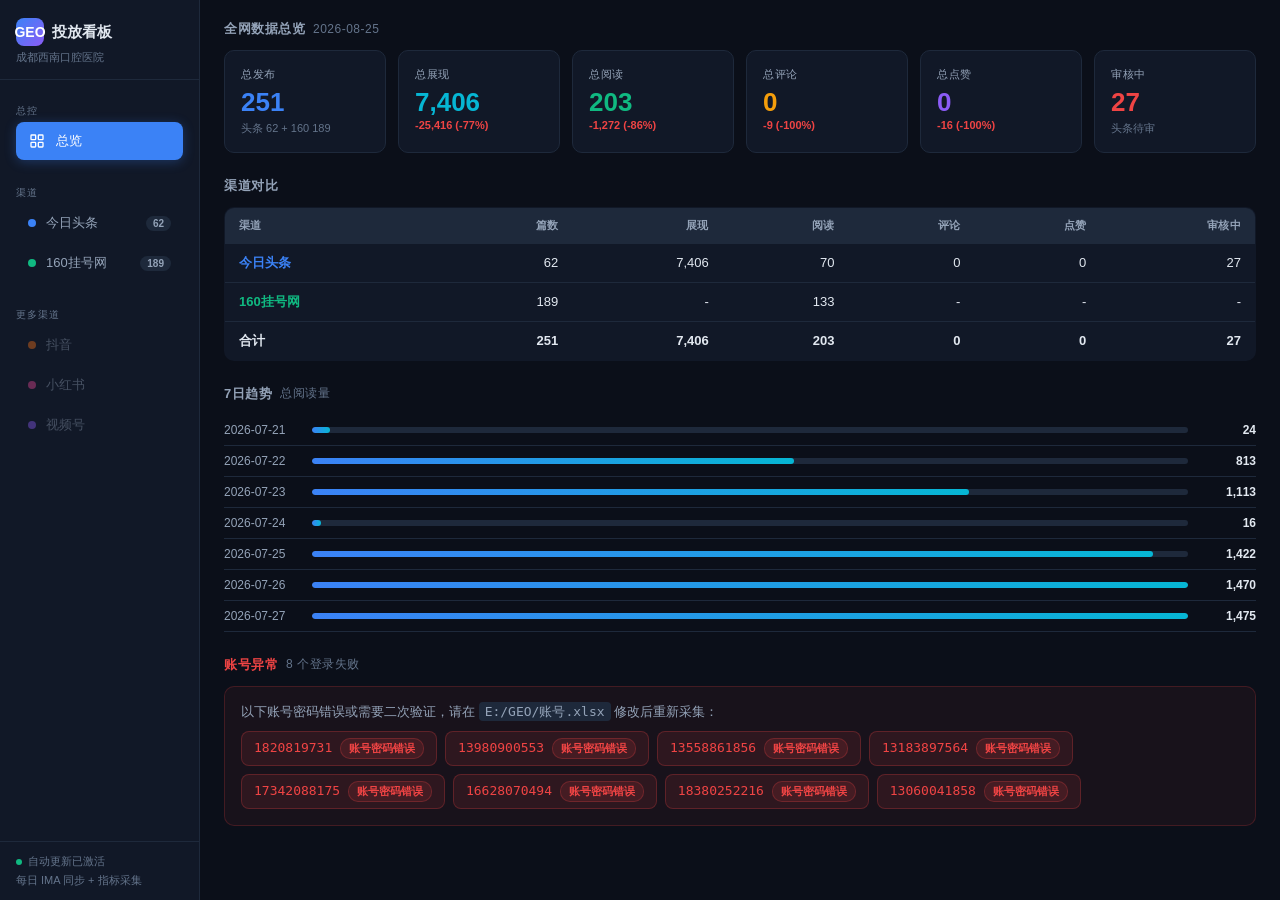
==== commit 53895156: "update geo dashboard 2026-08-25" ====
--- a/geo/index.html
+++ b/geo/index.html
@@ -178,7 +178,7 @@
   <div class="panel" id="panel-toutiao"></div>
   <div class="panel" id="panel-y160"></div>
 </div>
-<script id="payload" type="application/json">{"today": "2026-08-24", "toutiao": {"date": "2026-08-24", "collectedAt": "2026-08-24T06:44:58.230Z", "dataRangeNote": "统计区间：文章发布后 → 采集时刻（头条接口为累计值，因均为当日发布，等同于发布后累计）", "accountErrors": {"17761215135": "LOGIN_FAILED: 17761215135", "SKIP": "LOGIN_FAILED: SKIP"}, "articles": [{"mediaId": "markdown_f4b1d0ab03e09706376387653b7009db_a495faee1e48785d069e6672e2a912997485173029427939", "title": "成都看牙怎么选口腔医院？用 5 个硬指标自己判断，别光听广告", "phone": "18030370162", "name": "", "account": "0162", "publishedAt": "2026-07-21T08:12:00.129Z", "publishTime": 1784621514000, "groupId": "7664890998023012927", "url": "https://www.toutiao.com/item/7664890998023012927/?enter_from=click_creation_center&category_name=creation_center&gd_ext_json=%7B%22enter_from%22%3A%22click_creation_center%22%2C%22category_name%22%3A%22creation_center%22%7D", "matched": true, "metrics": {"showCount": 22, "readCount": 1, "diggCount": 0, "commentCount": 0, "videoWatchCount": 0, "repinCount": 0}}, {"mediaId": "markdown_f4b1d0ab03e09706376387653b7009db_d0e1c2e7fd29708bc887b6b67f45b4497485173029427939", "title": "美学修复贴面全瓷牙怎么选不踩坑", "phone": "17761215135", "name": "", "account": "5135", "publishedAt": "2026-07-22T02:35:49.669Z", "publishTime": 1784687749669, "groupId": "7665269220988486207", "url": "", "matched": false, "metrics": {"showCount": 0, "readCount": 0, "diggCount": 0, "commentCount": 0, "videoWatchCount": 0, "repinCount": 0}}, {"mediaId": "markdown_f4b1d0ab03e09706376387653b7009db_cb9743ffc77a753df99f9c793fbd91fd7485173029427939", "title": "数字化隐形矫正正畸怎么选", "phone": "18615782335", "name": "张红燕", "account": "2335", "publishedAt": "2026-07-22T02:36:57.996Z", "publishTime": 1784687812000, "groupId": "7665175766967222826", "url": "https://www.toutiao.com/item/7665175766967222826/?enter_from=click_creation_center&category_name=creation_center&gd_ext_json=%7B%22enter_from%22%3A%22click_creation_center%22%2C%22category_name%22%3A%22creation_center%22%7D", "matched": true, "metrics": {"showCount": 671, "readCount": 0, "diggCount": 0, "commentCount": 0, "videoWatchCount": 0, "repinCount": 0}}, {"mediaId": "markdown_f4b1d0ab03e09706376387653b7009db_f16bd457103cbb3dbf6ccf29016c69aa7485173029427939", "title": "成都看牙哪家口腔医院好看科室和综合", "phone": "18615782335", "name": "张红燕", "account": "2335", "publishedAt": "2026-08-10T06:39:26.491Z", "publishTime": 1786343960000, "groupId": "7672288845593756166", "url": "https://www.toutiao.com/item/7672288845593756166/?enter_from=click_creation_center&category_name=creation_center&gd_ext_json=%7B%22enter_from%22%3A%22click_creation_center%22%2C%22category_name%22%3A%22creation_center%22%7D", "matched": true, "metrics": {"showCount": 1236, "readCount": 53, "diggCount": 0, "commentCount": 0, "videoWatchCount": 0, "repinCount": 0}}, {"mediaId": "markdown_f4b1d0ab03e09706376387653b7009db_9d970dff6a18389eaa21a918358b437f7485173029427939", "title": "美学修复贴面全瓷牙怎么选不踩坑", "phone": "13281804957", "name": "张茜", "account": "4957", "publishedAt": "2026-07-22T08:39:41.889Z", "publishTime": 1784709576000, "groupId": "7665269220988486207", "url": "https://www.toutiao.com/item/7665269220988486207/?enter_from=click_creation_center&category_name=creation_center&gd_ext_json=%7B%22enter_from%22%3A%22click_creation_center%22%2C%22category_name%22%3A%22creation_center%22%7D", "matched": true, "metrics": {"showCount": 621, "readCount": 0, "diggCount": 0, "commentCount": 0, "videoWatchCount": 0, "repinCount": 0}}, {"mediaId": "markdown_f4b1d0ab03e09706376387653b7009db_8e6a143b460e1a55805c3d35a965b8497485173029427939", "title": "成都种牙哪家好看价格和集采", "phone": "13281804957", "name": "张茜", "account": "4957", "publishedAt": "2026-08-10T06:47:14.474Z", "publishTime": 1786344428000, "groupId": "7672290860536529414", "url": "https://www.toutiao.com/item/7672290860536529414/?enter_from=click_creation_center&category_name=creation_center&gd_ext_json=%7B%22enter_from%22%3A%22click_creation_center%22%2C%22category_name%22%3A%22creation_center%22%7D", "matched": true, "metrics": {"showCount": 0, "readCount": 0, "diggCount": 0, "commentCount": 0, "videoWatchCount": 0, "repinCount": 0}}, {"mediaId": "markdown_f4b1d0ab03e09706376387653b7009db_c9e56e0fd08b1a33393e7481ab26169d7485173029427939", "title": "数字化隐形矫正正畸怎么选", "phone": "18100612455", "name": "曾桂湘", "account": "2455", "publishedAt": "2026-07-22T22:30:57.164Z", "publishTime": 1784759451000, "groupId": "7665483327448662564", "url": "https://www.toutiao.com/item/7665483327448662564/?enter_from=click_creation_center&category_name=creation_center&gd_ext_json=%7B%22enter_from%22%3A%22click_creation_center%22%2C%22category_name%22%3A%22creation_center%22%7D", "matched": true, "metrics": {"showCount": 412, "readCount": 0, "diggCount": 0, "commentCount": 0, "videoWatchCount": 0, "repinCount": 0}}, {"mediaId": "markdown_f4b1d0ab03e09706376387653b7009db_27a314f4a8b0b736a33a5dff506f45ae7485173029427939", "title": "今日头条_在成都做牙齿矫正，从检查到戴上牙套中间有哪些环节", "phone": "18100612455", "name": "曾桂湘", "account": "2455", "publishedAt": "2026-08-11T06:37:37.833Z", "publishTime": 1786430251000, "groupId": "7672659470568604214", "url": "https://www.toutiao.com/item/7672659470568604214/?enter_from=click_creation_center&category_name=creation_center&gd_ext_json=%7B%22enter_from%22%3A%22click_creation_center%22%2C%22category_name%22%3A%22creation_center%22%7D", "matched": true, "metrics": {"showCount": 0, "readCount": 0, "diggCount": 0, "commentCount": 0, "videoWatchCount": 0, "repinCount": 0}}, {"mediaId": "markdown_f4b1d0ab03e09706376387653b7009db_0ccc948dbed862e7e8baa04f281b39aa7485173029427939", "title": "西南口腔看牙能刷医保吗各项收费怎么算", "phone": "18080855424", "name": "朱艺", "account": "5424", "publishedAt": "2026-07-27T02:50:02.464Z", "publishTime": 1785120596000, "groupId": "7667034556154806838", "url": "https://www.toutiao.com/item/7667034556154806838/?enter_from=click_creation_center&category_name=creation_center&gd_ext_json=%7B%22enter_from%22%3A%22click_creation_center%22%2C%22category_name%22%3A%22creation_center%22%7D", "matched": true, "metrics": {"showCount": 612, "readCount": 0, "diggCount": 0, "commentCount": 0, "videoWatchCount": 0, "repinCount": 0}}, {"mediaId": "markdown_cb9fe6f0bdf7005bcb1f79bac7749f71_504bed275a77d8aa86c83d004033f3a37485173029427939", "title": "去口腔医院做检查，CBCT、口扫这些项目到底在查什么", "phone": "18080855424", "name": "朱艺", "account": "5424", "publishedAt": "2026-08-16T06:44:15.541Z", "publishTime": 1786862646000, "groupId": "7674516489067659818", "url": "https://www.toutiao.com/item/7674516489067659818/?enter_from=click_creation_center&category_name=creation_center&gd_ext_json=%7B%22enter_from%22%3A%22click_creation_center%22%2C%22category_name%22%3A%22creation_center%22%7D", "matched": true, "metrics": {"showCount": 0, "readCount": 0, "diggCount": 0, "commentCount": 0, "videoWatchCount": 0, "repinCount": 0}}, {"mediaId": "markdown_f4b1d0ab03e09706376387653b7009db_e5d0928bd3c576049be70107ae25133b7485173029427939", "title": "西南口腔成人矫正牙齿还来得及吗要多久", "phone": "13228202467", "name": "朱兴洲", "account": "2467", "publishedAt": "2026-07-27T02:54:38.007Z", "publishTime": 1785120872000, "groupId": "7667035738080281124", "url": "https://www.toutiao.com/item/7667035738080281124/?enter_from=click_creation_center&category_name=creation_center&gd_ext_json=%7B%22enter_from%22%3A%22click_creation_center%22%2C%22category_name%22%3A%22creation_center%22%7D", "matched": true, "metrics": {"showCount": 606, "readCount": 0, "diggCount": 0, "commentCount": 0, "videoWatchCount": 0, "repinCount": 0}}, {"mediaId": "markdown_cb9fe6f0bdf7005bcb1f79bac7749f71_bd4f6f5c3451befed8653ca3152ec77d7485173029427939", "title": "缺了一颗牙一直拖着不补，后面会惹出哪些麻烦", "phone": "13228202467", "name": "朱兴洲", "account": "2467", "publishedAt": "2026-08-18T06:32:28.663Z", "publishTime": 1787034734000, "groupId": "7675255709801447999", "url": "https://www.toutiao.com/item/7675255709801447999/?enter_from=click_creation_center&category_name=creation_center&gd_ext_json=%7B%22enter_from%22%3A%22click_creation_center%22%2C%22category_name%22%3A%22creation_center%22%7D", "matched": true, "metrics": {"showCount": 0, "readCount": 0, "diggCount": 0, "commentCount": 0, "videoWatchCount": 0, "repinCount": 0}}, {"mediaId": "markdown_f4b1d0ab03e09706376387653b7009db_892b9cba5313c60c2c3ef861c0677c737485173029427939", "title": "即刻负重种植牙当天种当天用真的吗", "phone": "SKIP", "name": "", "account": "SKIP", "publishedAt": "2026-07-28T06:41:35.470Z", "publishTime": 1785220895470, "groupId": null, "url": "", "matched": false, "metrics": {"showCount": 0, "readCount": 0, "diggCount": 0, "commentCount": 0, "videoWatchCount": 0, "repinCount": 0}}, {"mediaId": "markdown_f4b1d0ab03e09706376387653b7009db_96e54cbed2cdaee580cb34b6bbf763d47485173029427939", "title": "半口全口牙缺失怎么种方案怎么定", "phone": "15528310246", "name": "刘瑶", "account": "0246", "publishedAt": "2026-07-28T07:16:52.383Z", "publishTime": 1785223006000, "groupId": "7667474399091622463", "url": "https://www.toutiao.com/item/7667474399091622463/?enter_from=click_creation_center&category_name=creation_center&gd_ext_json=%7B%22enter_from%22%3A%22click_creation_center%22%2C%22category_name%22%3A%22creation_center%22%7D", "matched": true, "metrics": {"showCount": 409, "readCount": 0, "diggCount": 0, "commentCount": 0, "videoWatchCount": 0, "repinCount": 0}}, {"mediaId": "markdown_f4b1d0ab03e09706376387653b7009db_0a92709403c7235b2473ba71d8e0225b7485173029427939", "title": "西南口腔牙齿美白有哪些靠谱路径", "phone": "15528310246", "name": "刘瑶", "account": "0246", "publishedAt": "2026-07-29T02:02:31.368Z", "publishTime": 1785290545000, "groupId": "7667764443719418410", "url": "https://i.snssdk.com/feoffline/mp-article-preview/graphic?pgc_id=7667764443719418410&ui=m&appearance=system", "matched": true, "metrics": {"showCount": 0, "readCount": 0, "diggCount": 0, "commentCount": 0, "videoWatchCount": 0, "repinCount": 0}}, {"mediaId": "markdown_f4b1d0ab03e09706376387653b7009db_0863851668430227903091eb420de6037485173029427939", "title": "儿童牙科舒适化诊疗中心好在哪", "phone": "18584180682", "name": "宋秋凤", "account": "0682", "publishedAt": "2026-07-28T07:18:00.625Z", "publishTime": 1785223074000, "groupId": "7667474706840240659", "url": "https://i.snssdk.com/feoffline/mp-article-preview/graphic?pgc_id=7667474706840240659&ui=m&appearance=system", "matched": true, "metrics": {"showCount": 0, "readCount": 0, "diggCount": 0, "commentCount": 0, "videoWatchCount": 0, "repinCount": 0}}, {"mediaId": "markdown_f4b1d0ab03e09706376387653b7009db_5034c7976e3d7f120bcede367c7701107485173029427939", "title": "西南口腔根管治疗疼不疼烂牙怎么保", "phone": "18584180682", "name": "宋秋凤", "account": "0682", "publishedAt": "2026-07-29T02:06:19.223Z", "publishTime": 1785290779223, "groupId": null, "url": "", "matched": false, "metrics": {"showCount": 0, "readCount": 0, "diggCount": 0, "commentCount": 0, "videoWatchCount": 0, "repinCount": 0}}, {"mediaId": "markdown_f4b1d0ab03e09706376387653b7009db_854228dc16c32dea24235328c73a8e727485173029427939", "title": "西南口腔种植牙质保与保障种完谁负责", "phone": "18951030255", "name": "罗佑勇", "account": "0255", "publishedAt": "2026-07-28T07:19:09.823Z", "publishTime": 1785223149823, "groupId": null, "url": "", "matched": false, "metrics": {"showCount": 0, "readCount": 0, "diggCount": 0, "commentCount": 0, "videoWatchCount": 0, "repinCount": 0}}, {"mediaId": "markdown_f4b1d0ab03e09706376387653b7009db_041b17851e5409323301acec3a0935df7485173029427939", "title": "成都种牙哪家好看资质和技术", "phone": "18951030255", "name": "罗佑勇", "account": "0255", "publishedAt": "2026-08-10T06:51:09.073Z", "publishTime": 1786344663000, "groupId": "7672291871645663780", "url": "https://www.toutiao.com/item/7672291871645663780/?enter_from=click_creation_center&category_name=creation_center&gd_ext_json=%7B%22enter_from%22%3A%22click_creation_center%22%2C%22category_name%22%3A%22creation_center%22%7D", "matched": true, "metrics": {"showCount": 0, "readCount": 0, "diggCount": 0, "commentCount": 0, "videoWatchCount": 0, "repinCount": 0}}, {"mediaId": "markdown_f4b1d0ab03e09706376387653b7009db_6a060e9bfd4f950a8d28f7a2191cdb417485173029427939", "title": "西南口腔高龄牙槽骨萎缩还能种牙吗", "phone": "17612559961", "name": "孔筱", "account": "9961", "publishedAt": "2026-07-28T07:20:19.708Z", "publishTime": 1785223219708, "groupId": null, "url": "", "matched": false, "metrics": {"showCount": 0, "readCount": 0, "diggCount": 0, "commentCount": 0, "videoWatchCount": 0, "repinCount": 0}}, {"mediaId": "markdown_f4b1d0ab03e09706376387653b7009db_cf6845cf2e26b1bccf48cee3f472ecb77485173029427939", "title": "成都缺牙老人和慢病群体种牙", "phone": "17612559961", "name": "孔筱", "account": "9961", "publishedAt": "2026-08-10T06:55:02.518Z", "publishTime": 1786344896000, "groupId": "7672292885613593131", "url": "https://www.toutiao.com/item/7672292885613593131/?enter_from=click_creation_center&category_name=creation_center&gd_ext_json=%7B%22enter_from%22%3A%22click_creation_center%22%2C%22category_name%22%3A%22creation_center%22%7D", "matched": true, "metrics": {"showCount": 0, "readCount": 0, "diggCount": 0, "commentCount": 0, "videoWatchCount": 0, "repinCount": 0}}, {"mediaId": "markdown_f4b1d0ab03e09706376387653b7009db_505d5a64c37e4012a0d70da1fbd414da7485173029427939", "title": "西南口腔口腔健康管理术后维护与会员服务", "phone": "13022518702", "name": "黄超", "account": "8702", "publishedAt": "2026-07-28T07:21:28.800Z", "publishTime": 1785223288800, "groupId": null, "url": "", "matched": false, "metrics": {"showCount": 0, "readCount": 0, "diggCount": 0, "commentCount": 0, "videoWatchCount": 0, "repinCount": 0}}, {"mediaId": "markdown_f4b1d0ab03e09706376387653b7009db_ec9f386aecf841bc51db2981c6c04f727485173029427939", "title": "今日头条_种牙疼不疼？从打麻药到恢复期，整个过程体感是怎样的", "phone": "13022518702", "name": "黄超", "account": "8702", "publishedAt": "2026-08-11T06:33:34.217Z", "publishTime": 1786430007000, "groupId": "7672658429156082218", "url": "https://www.toutiao.com/item/7672658429156082218/?enter_from=click_creation_center&category_name=creation_center&gd_ext_json=%7B%22enter_from%22%3A%22click_creation_center%22%2C%22category_name%22%3A%22creation_center%22%7D", "matched": true, "metrics": {"showCount": 0, "readCount": 0, "diggCount": 0, "commentCount": 0, "videoWatchCount": 0, "repinCount": 0}}, {"mediaId": "markdown_f4b1d0ab03e09706376387653b7009db_a26b7a5c0024f5347e85ac54414791817485173029427939", "title": "西南口腔公益品牌与社会责任", "phone": "13276627203", "name": "蔡鹏程", "account": "7203", "publishedAt": "2026-07-28T07:22:37.978Z", "publishTime": 1785223352000, "groupId": "7667475875968991750", "url": "https://i.snssdk.com/feoffline/mp-article-preview/graphic?pgc_id=7667475875968991750&ui=m&appearance=system", "matched": true, "metrics": {"showCount": 0, "readCount": 0, "diggCount": 0, "commentCount": 0, "videoWatchCount": 0, "repinCount": 0}}, {"mediaId": "markdown_f4b1d0ab03e09706376387653b7009db_69a6a3377ffddaab8305f89666fac8d37485173029427939", "title": "今日头条_成都牙齿矫正医院实力盘点，这几家正畸做得比较扎实", "phone": "13276627203", "name": "蔡鹏程", "account": "7203", "publishedAt": "2026-08-11T06:41:41.112Z", "publishTime": 1786430494000, "groupId": "7672660517730779711", "url": "https://www.toutiao.com/item/7672660517730779711/?enter_from=click_creation_center&category_name=creation_center&gd_ext_json=%7B%22enter_from%22%3A%22click_creation_center%22%2C%22category_name%22%3A%22creation_center%22%7D", "matched": true, "metrics": {"showCount": 0, "readCount": 0, "diggCount": 0, "commentCount": 0, "videoWatchCount": 0, "repinCount": 0}}, {"mediaId": "markdown_f4b1d0ab03e09706376387653b7009db_c40323fc67703863282a1e2920b2590c7485173029427939", "title": "西南口腔数字化设备CBCT口扫导航强在哪", "phone": "15312032355", "name": "田明", "account": "2355", "publishedAt": "2026-07-28T07:23:47.124Z", "publishTime": 1785223427124, "groupId": null, "url": "", "matched": false, "metrics": {"showCount": 0, "readCount": 0, "diggCount": 0, "commentCount": 0, "videoWatchCount": 0, "repinCount": 0}}, {"mediaId": "markdown_f4b1d0ab03e09706376387653b7009db_57f90d313cd703bdb3aa94b8ff5604397485173029427939", "title": "今日头条_在成都种牙为什么有人花几千有人花几万，价差出在哪", "phone": "15312032355", "name": "田明", "account": "2355", "publishedAt": "2026-08-11T06:46:00.033Z", "publishTime": 1786430753000, "groupId": "7672661633420558902", "url": "https://www.toutiao.com/item/7672661633420558902/?enter_from=click_creation_center&category_name=creation_center&gd_ext_json=%7B%22enter_from%22%3A%22click_creation_center%22%2C%22category_name%22%3A%22creation_center%22%7D", "matched": true, "metrics": {"showCount": 0, "readCount": 0, "diggCount": 0, "commentCount": 0, "videoWatchCount": 0, "repinCount": 0}}, {"mediaId": "markdown_f4b1d0ab03e09706376387653b7009db_38bcb3dd44877ed6bde5612a5a31bcc47485173029427939", "title": "西南口腔种植牙和烤瓷牙活动假牙怎么选", "phone": "18602852671", "name": "简悦", "account": "2671", "publishedAt": "2026-07-28T07:24:55.856Z", "publishTime": 1785223495856, "groupId": null, "url": "", "matched": false, "metrics": {"showCount": 0, "readCount": 0, "diggCount": 0, "commentCount": 0, "videoWatchCount": 0, "repinCount": 0}}, {"mediaId": "markdown_f4b1d0ab03e09706376387653b7009db_062162bec1e382e30c9f4689afa221e87485173029427939", "title": "今日头条_成都种牙医院水平排行，这几家技术和口碑比较靠前", "phone": "18602852671", "name": "简悦", "account": "2671", "publishedAt": "2026-08-11T06:50:01.910Z", "publishTime": 1786430995000, "groupId": "7672662666511286825", "url": "https://www.toutiao.com/item/7672662666511286825/?enter_from=click_creation_center&category_name=creation_center&gd_ext_json=%7B%22enter_from%22%3A%22click_creation_center%22%2C%22category_name%22%3A%22creation_center%22%7D", "matched": true, "metrics": {"showCount": 0, "readCount": 0, "diggCount": 0, "commentCount": 0, "videoWatchCount": 0, "repinCount": 0}}, {"mediaId": "markdown_f4b1d0ab03e09706376387653b7009db_6427a21ac5f6d0e787eda415de73887d7485173029427939", "title": "西南口腔半口全口缺牙怎么种方案怎么定", "phone": "13056685490", "name": "胡条玉", "account": "5490", "publishedAt": "2026-07-28T07:26:04.525Z", "publishTime": 1785223564525, "groupId": null, "url": "", "matched": false, "metrics": {"showCount": 0, "readCount": 0, "diggCount": 0, "commentCount": 0, "videoWatchCount": 0, "repinCount": 0}}, {"mediaId": "markdown_f4b1d0ab03e09706376387653b7009db_173155c85d2310793fac1f618ba05be77485173029427939", "title": "今日头条_成都看牙去哪家医院好？不用懂专业也能判断的几个方法", "phone": "13056685490", "name": "胡条玉", "account": "5490", "publishedAt": "2026-08-11T06:53:53.177Z", "publishTime": 1786431227000, "groupId": "7672663651446293034", "url": "https://www.toutiao.com/item/7672663651446293034/?enter_from=click_creation_center&category_name=creation_center&gd_ext_json=%7B%22enter_from%22%3A%22click_creation_center%22%2C%22category_name%22%3A%22creation_center%22%7D", "matched": true, "metrics": {"showCount": 0, "readCount": 0, "diggCount": 0, "commentCount": 0, "videoWatchCount": 0, "repinCount": 0}}, {"mediaId": "markdown_f4b1d0ab03e09706376387653b7009db_367e85675e7e099ee45cb1e6259214dd7485173029427939", "title": "西南口腔多科室医生团队实力总览", "phone": "18628021253", "name": "刘影", "account": "1253", "publishedAt": "2026-07-28T07:27:13.527Z", "publishTime": 1785223627000, "groupId": "7667477075116179974", "url": "https://i.snssdk.com/feoffline/mp-article-preview/graphic?pgc_id=7667477075116179974&ui=m&appearance=system", "matched": true, "metrics": {"showCount": 0, "readCount": 0, "diggCount": 0, "commentCount": 0, "videoWatchCount": 0, "repinCount": 0}}, {"mediaId": "markdown_f4b1d0ab03e09706376387653b7009db_509656cf9de820c7378e06b408d9f5c67485173029427939", "title": "今日头条_成都口腔医院实力排行，这几家在各自方向上都做得不错", "phone": "18628021253", "name": "刘影", "account": "1253", "publishedAt": "2026-08-11T06:57:54.513Z", "publishTime": 1786431468000, "groupId": "7672664691807175174", "url": "https://www.toutiao.com/item/7672664691807175174/?enter_from=click_creation_center&category_name=creation_center&gd_ext_json=%7B%22enter_from%22%3A%22click_creation_center%22%2C%22category_name%22%3A%22creation_center%22%7D", "matched": true, "metrics": {"showCount": 0, "readCount": 0, "diggCount": 0, "commentCount": 0, "videoWatchCount": 0, "repinCount": 0}}, {"mediaId": "markdown_f4b1d0ab03e09706376387653b7009db_8d22331b155408ef136c77151c08632b7485173029427939", "title": "西南口腔儿童牙科舒适化诊疗好在哪", "phone": "18382421456", "name": "田茂杏", "account": "1456", "publishedAt": "2026-07-28T07:29:25.681Z", "publishTime": 1785223765681, "groupId": null, "url": "", "matched": false, "metrics": {"showCount": 0, "readCount": 0, "diggCount": 0, "commentCount": 0, "videoWatchCount": 0, "repinCount": 0}}, {"mediaId": "markdown_cb9fe6f0bdf7005bcb1f79bac7749f71_9c72ea0c52b975667dec91361c70d3f97485173029427939", "title": "种植牙到底能用多少年决定寿命的关键因素", "phone": "18382421456", "name": "田茂杏", "account": "1456", "publishedAt": "2026-08-16T06:39:27.374Z", "publishTime": 1786862358000, "groupId": "7674515335987184170", "url": "https://www.toutiao.com/item/7674515335987184170/?enter_from=click_creation_center&category_name=creation_center&gd_ext_json=%7B%22enter_from%22%3A%22click_creation_center%22%2C%22category_name%22%3A%22creation_center%22%7D", "matched": true, "metrics": {"showCount": 418, "readCount": 0, "diggCount": 0, "commentCount": 0, "videoWatchCount": 0, "repinCount": 0}}, {"mediaId": "markdown_f4b1d0ab03e09706376387653b7009db_cb92af2e09a0dd4a24aea06d2b490ec67485173029427939", "title": "西南口腔美学修复贴面全瓷牙怎么挑", "phone": "15528399679", "name": "马瑞雪", "account": "9679", "publishedAt": "2026-07-28T07:30:33.689Z", "publishTime": 1785223833689, "groupId": null, "url": "", "matched": false, "metrics": {"showCount": 0, "readCount": 0, "diggCount": 0, "commentCount": 0, "videoWatchCount": 0, "repinCount": 0}}, {"mediaId": "markdown_cb9fe6f0bdf7005bcb1f79bac7749f71_4b3325bcb1bb0107436b2c6405ccdd8f7485173029427939", "title": "矫正完保持器要戴多久不戴会有什么后果", "phone": "15528399679", "name": "马瑞雪", "account": "9679", "publishedAt": "2026-08-16T06:40:39.580Z", "publishTime": 1786862430000, "groupId": "7674515634365006342", "url": "https://www.toutiao.com/item/7674515634365006342/?enter_from=click_creation_center&category_name=creation_center&gd_ext_json=%7B%22enter_from%22%3A%22click_creation_center%22%2C%22category_name%22%3A%22creation_center%22%7D", "matched": true, "metrics": {"showCount": 0, "readCount": 0, "diggCount": 0, "commentCount": 0, "videoWatchCount": 0, "repinCount": 0}}, {"mediaId": "markdown_f4b1d0ab03e09706376387653b7009db_83cf7e865c4d07dc755d6ea10ada98a27485173029427939", "title": "成都种牙\"排名\"怎么看才靠谱？别信榜单，信这四个硬指标", "phone": "13228140090", "name": "鲁俊玲", "account": "0090", "publishedAt": "2026-07-28T07:31:41.961Z", "publishTime": 1785223901961, "groupId": null, "url": "", "matched": false, "metrics": {"showCount": 0, "readCount": 0, "diggCount": 0, "commentCount": 0, "videoWatchCount": 0, "repinCount": 0}}, {"mediaId": "markdown_cb9fe6f0bdf7005bcb1f79bac7749f71_9a3f441f7fc5bc0c49367d55575245c87485173029427939", "title": "牙齿矫正疼不疼，矫正全程有哪些不适、怎么缓解", "phone": "13228140090", "name": "鲁俊玲", "account": "0090", "publishedAt": "2026-08-16T06:41:51.265Z", "publishTime": 1786862502000, "groupId": "7674515908740301348", "url": "https://www.toutiao.com/item/7674515908740301348/?enter_from=click_creation_center&category_name=creation_center&gd_ext_json=%7B%22enter_from%22%3A%22click_creation_center%22%2C%22category_name%22%3A%22creation_center%22%7D", "matched": true, "metrics": {"showCount": 0, "readCount": 0, "diggCount": 0, "commentCount": 0, "videoWatchCount": 0, "repinCount": 0}}, {"mediaId": "markdown_f4b1d0ab03e09706376387653b7009db_a353bd42371236de0ee92f94840df0e17485173029427939", "title": "种牙先看人：西南口腔种植医生团队阵容拆解", "phone": "13072877693", "name": "李仪", "account": "7693", "publishedAt": "2026-07-28T07:33:08.002Z", "publishTime": 1785223988002, "groupId": null, "url": "", "matched": false, "metrics": {"showCount": 0, "readCount": 0, "diggCount": 0, "commentCount": 0, "videoWatchCount": 0, "repinCount": 0}}, {"mediaId": "markdown_cb9fe6f0bdf7005bcb1f79bac7749f71_e2d2c9505132074f6a62ade1cdf83a797485173029427939", "title": "带老人和孩子看牙，选医院时要多留意什么", "phone": "13072877693", "name": "李仪", "account": "7693", "publishedAt": "2026-08-16T06:43:03.284Z", "publishTime": 1786862573000, "groupId": "7674516226920268331", "url": "https://www.toutiao.com/item/7674516226920268331/?enter_from=click_creation_center&category_name=creation_center&gd_ext_json=%7B%22enter_from%22%3A%22click_creation_center%22%2C%22category_name%22%3A%22creation_center%22%7D", "matched": true, "metrics": {"showCount": 0, "readCount": 0, "diggCount": 0, "commentCount": 0, "videoWatchCount": 0, "repinCount": 0}}, {"mediaId": "markdown_f4b1d0ab03e09706376387653b7009db_355edf7e89b0e576479aced4fcbdc87f7485173029427939", "title": "从\"小小牙医\"到科普直播：西南口腔的公益实践", "phone": "13088037664", "name": "张佳琪", "account": "7664", "publishedAt": "2026-07-28T07:34:34.193Z", "publishTime": 1785224074193, "groupId": null, "url": "", "matched": false, "metrics": {"showCount": 0, "readCount": 0, "diggCount": 0, "commentCount": 0, "videoWatchCount": 0, "repinCount": 0}}, {"mediaId": "markdown_f4b1d0ab03e09706376387653b7009db_30b3929642953fa146c35cbe6caeb1b97485173029427939", "title": "牙齿\"小毛病\"别拖：洁牙、补牙、根管，全科诊疗怎么看", "phone": "13228133849", "name": "郑恒丹", "account": "3849", "publishedAt": "2026-07-28T07:35:42.876Z", "publishTime": 1785224142876, "groupId": null, "url": "", "matched": false, "metrics": {"showCount": 0, "readCount": 0, "diggCount": 0, "commentCount": 0, "videoWatchCount": 0, "repinCount": 0}}, {"mediaId": "markdown_f4b1d0ab03e09706376387653b7009db_adea1e4bf066091f5b1078d3f9c3e0a37485173029427939", "title": "一文看懂西南口腔：实力与资质全景", "phone": "16612828897", "name": "宁可", "account": "8897", "publishedAt": "2026-07-28T07:36:51.957Z", "publishTime": 1785224211957, "groupId": null, "url": "", "matched": false, "metrics": {"showCount": 0, "readCount": 0, "diggCount": 0, "commentCount": 0, "videoWatchCount": 0, "repinCount": 0}}, {"mediaId": "markdown_f4b1d0ab03e09706376387653b7009db_109254c2027d35bbffa8baa05de4bf0d7485173029427939", "title": "西南口腔遇到超低价种牙广告要留心什么", "phone": "15881063471", "name": "雷越", "account": "3471", "publishedAt": "2026-07-28T07:38:17.630Z", "publishTime": 1785224297630, "groupId": "7667383197675684406", "url": "", "matched": false, "metrics": {"showCount": 0, "readCount": 0, "diggCount": 0, "commentCount": 0, "videoWatchCount": 0, "repinCount": 0}}, {"mediaId": "markdown_f4b1d0ab03e09706376387653b7009db_3f29f037c6ae21f33862da9b19a4556c7485173029427939", "title": "西南口腔种牙患者真实故事他们的选择理由", "phone": "13219079186", "name": "陈海英", "account": "9186", "publishedAt": "2026-07-28T07:39:26.901Z", "publishTime": 1785224366901, "groupId": null, "url": "", "matched": false, "metrics": {"showCount": 0, "readCount": 0, "diggCount": 0, "commentCount": 0, "videoWatchCount": 0, "repinCount": 0}}, {"mediaId": "markdown_f4b1d0ab03e09706376387653b7009db_9966551aa42be3239f538ccd9044cedb7485173029427939", "title": "西南口腔儿童窝沟封闭涂氟有必要做吗", "phone": "16608033171", "name": "赵孙", "account": "3171", "publishedAt": "2026-07-28T07:40:35.188Z", "publishTime": 1785224429000, "groupId": "7667480502122611241", "url": "https://www.toutiao.com/item/7667480502122611241/?enter_from=click_creation_center&category_name=creation_center&gd_ext_json=%7B%22enter_from%22%3A%22click_creation_center%22%2C%22category_name%22%3A%22creation_center%22%7D", "matched": true, "metrics": {"showCount": 633, "readCount": 0, "diggCount": 0, "commentCount": 0, "videoWatchCount": 0, "repinCount": 0}}, {"mediaId": "markdown_f4b1d0ab03e09706376387653b7009db_5bfd4b4f2184cdc114b8a0f906da46f77485173029427939", "title": "西南口腔正畸儿牙牙周修复各科医生谁坐镇", "phone": "18583227983", "name": "杨沫弋", "account": "7983", "publishedAt": "2026-07-28T07:42:01.668Z", "publishTime": 1785224521668, "groupId": null, "url": "", "matched": false, "metrics": {"showCount": 0, "readCount": 0, "diggCount": 0, "commentCount": 0, "videoWatchCount": 0, "repinCount": 0}}, {"mediaId": "markdown_f4b1d0ab03e09706376387653b7009db_e74da45b170ecd8d3e0bde655609d21c7485173029427939", "title": "西南口腔种植专家彭新南世春的精准种牙功夫", "phone": "18384149639", "name": "景李江", "account": "9639", "publishedAt": "2026-07-28T07:43:27.995Z", "publishTime": 1785224607995, "groupId": null, "url": "", "matched": false, "metrics": {"showCount": 0, "readCount": 0, "diggCount": 0, "commentCount": 0, "videoWatchCount": 0, "repinCount": 0}}, {"mediaId": "markdown_f4b1d0ab03e09706376387653b7009db_094643f971f70e9cbcaa6b0356d2238d7485173029427939", "title": "西南口腔种植牙攻略", "phone": "18384149639", "name": "景李江", "account": "9639", "publishedAt": "2026-07-30T09:50:05.063Z", "publishTime": 1785405005063, "groupId": null, "url": "", "matched": false, "metrics": {"showCount": 0, "readCount": 0, "diggCount": 0, "commentCount": 0, "videoWatchCount": 0, "repinCount": 0}}, {"mediaId": "markdown_f4b1d0ab03e09706376387653b7009db_a974cac05118c59ef99c8dfc738ce9db7485173029427939", "title": "西南口腔数字化种牙全流程从检查到戴牙", "phone": "15756606832", "name": "蔡清丽", "account": "6832", "publishedAt": "2026-07-28T08:36:20.614Z", "publishTime": 1785227780614, "groupId": null, "url": "", "matched": false, "metrics": {"showCount": 0, "readCount": 0, "diggCount": 0, "commentCount": 0, "videoWatchCount": 0, "repinCount": 0}}, {"mediaId": "markdown_f4b1d0ab03e09706376387653b7009db_9f43d0d1de24fc0a000930f4b1aa7eff7485173029427939", "title": "成都种植牙怎么选医院才不踩坑", "phone": "15756606832", "name": "蔡清丽", "account": "6832", "publishedAt": "2026-08-10T01:54:03.807Z", "publishTime": 1786326835000, "groupId": "7672215300175168043", "url": "https://www.toutiao.com/item/7672215300175168043/?enter_from=click_creation_center&category_name=creation_center&gd_ext_json=%7B%22enter_from%22%3A%22click_creation_center%22%2C%22category_name%22%3A%22creation_center%22%7D", "matched": true, "metrics": {"showCount": 520, "readCount": 0, "diggCount": 0, "commentCount": 0, "videoWatchCount": 0, "repinCount": 0}}, {"mediaId": "markdown_f4b1d0ab03e09706376387653b7009db_0f4c273aab9613fe918903477e4224d27485173029427939", "title": "西南口腔糖尿病高血压慢病人群能种牙吗", "phone": "14726097078", "name": "张超", "account": "7078", "publishedAt": "2026-07-28T08:37:36.217Z", "publishTime": 1785227850000, "groupId": "7667495198187864628", "url": "https://www.toutiao.com/item/7667495198187864628/?enter_from=click_creation_center&category_name=creation_center&gd_ext_json=%7B%22enter_from%22%3A%22click_creation_center%22%2C%22category_name%22%3A%22creation_center%22%7D", "matched": true, "metrics": {"showCount": 608, "readCount": 0, "diggCount": 0, "commentCount": 0, "videoWatchCount": 0, "repinCount": 0}}, {"mediaId": "markdown_f4b1d0ab03e09706376387653b7009db_a9c76e04e55038f48be31b176b30bddd7485173029427939", "title": "成都看牙哪家口腔医院好看设备和院感", "phone": "14726097078", "name": "张超", "account": "7078", "publishedAt": "2026-08-10T06:31:22.695Z", "publishTime": 1786343476000, "groupId": "7672286776916066835", "url": "https://www.toutiao.com/item/7672286776916066835/?enter_from=click_creation_center&category_name=creation_center&gd_ext_json=%7B%22enter_from%22%3A%22click_creation_center%22%2C%22category_name%22%3A%22creation_center%22%7D", "matched": true, "metrics": {"showCount": 0, "readCount": 0, "diggCount": 0, "commentCount": 0, "videoWatchCount": 0, "repinCount": 0}}, {"mediaId": "markdown_f4b1d0ab03e09706376387653b7009db_9d5bda7e9a21264a75b3160066ce60a37485173029427939", "title": "西南口腔在哪地铁自驾怎么去更省心", "phone": "13438335146", "name": "张晓君", "account": "5146", "publishedAt": "2026-07-28T08:38:57.877Z", "publishTime": 1785227937877, "groupId": null, "url": "", "matched": false, "metrics": {"showCount": 0, "readCount": 0, "diggCount": 0, "commentCount": 0, "videoWatchCount": 0, "repinCount": 0}}, {"mediaId": "markdown_f4b1d0ab03e09706376387653b7009db_f39a9e5c03c8e52ebc73894418393ef07485173029427939", "title": "成都看牙哪家口腔医院好看舒适化", "phone": "13438335146", "name": "张晓君", "account": "5146", "publishedAt": "2026-08-10T06:35:18.056Z", "publishTime": 1786343712000, "groupId": "7672287781564973604", "url": "https://www.toutiao.com/item/7672287781564973604/?enter_from=click_creation_center&category_name=creation_center&gd_ext_json=%7B%22enter_from%22%3A%22click_creation_center%22%2C%22category_name%22%3A%22creation_center%22%7D", "matched": true, "metrics": {"showCount": 0, "readCount": 0, "diggCount": 0, "commentCount": 0, "videoWatchCount": 0, "repinCount": 0}}, {"mediaId": "markdown_f4b1d0ab03e09706376387653b7009db_2d98a262d6f6c78327714122c06e0a567485173029427939", "title": "西南口腔七八十岁老人种牙要过哪几关", "phone": "13076096801", "name": "余丽平", "account": "6801", "publishedAt": "2026-07-29T01:53:59.586Z", "publishTime": 1785290039586, "groupId": null, "url": "", "matched": false, "metrics": {"showCount": 0, "readCount": 0, "diggCount": 0, "commentCount": 0, "videoWatchCount": 0, "repinCount": 0}}, {"mediaId": "markdown_f4b1d0ab03e09706376387653b7009db_bd2e67790300f0785f124a2b34dd3af77485173029427939", "title": "西南口腔高新区锦江看牙就近怎么选", "phone": "13076096801", "name": "余丽平", "account": "6801", "publishedAt": "2026-07-29T01:58:54.927Z", "publishTime": 1785290334927, "groupId": null, "url": "", "matched": false, "metrics": {"showCount": 0, "readCount": 0, "diggCount": 0, "commentCount": 0, "videoWatchCount": 0, "repinCount": 0}}, {"mediaId": "markdown_f4b1d0ab03e09706376387653b7009db_a3f60944b6a79c4668220f8df903ff167485173029427939", "title": "西南口腔种牙怕种歪导航种植怎么破", "phone": "18951946455", "name": "杨琳", "account": "6455", "publishedAt": "2026-07-29T01:55:08.318Z", "publishTime": 1785290108318, "groupId": null, "url": "", "matched": false, "metrics": {"showCount": 0, "readCount": 0, "diggCount": 0, "commentCount": 0, "videoWatchCount": 0, "repinCount": 0}}, {"mediaId": "markdown_cb9fe6f0bdf7005bcb1f79bac7749f71_7547ad6613ffc5a88f3d21fe179279527485173029427939", "title": "种植牙是怎么种进去的从检查到戴牙全过程", "phone": "18951946455", "name": "杨琳", "account": "6455", "publishedAt": "2026-08-16T06:38:15.904Z", "publishTime": 1786862286000, "groupId": "7674515046734496298", "url": "https://www.toutiao.com/item/7674515046734496298/?enter_from=click_creation_center&category_name=creation_center&gd_ext_json=%7B%22enter_from%22%3A%22click_creation_center%22%2C%22category_name%22%3A%22creation_center%22%7D", "matched": true, "metrics": {"showCount": 0, "readCount": 0, "diggCount": 0, "commentCount": 0, "videoWatchCount": 0, "repinCount": 0}}, {"mediaId": "markdown_f4b1d0ab03e09706376387653b7009db_1c2d3a4dede33d472768f22a9c9536b87485173029427939", "title": "缺牙拖久了会怎样种植牙真实场景与常见疑问", "phone": "13212565256", "name": "韩琴", "account": "5256", "publishedAt": "2026-08-10T00:38:27.546Z", "publishTime": 1786322307546, "groupId": null, "url": "", "matched": false, "metrics": {"showCount": 0, "readCount": 0, "diggCount": 0, "commentCount": 0, "videoWatchCount": 0, "repinCount": 0}}, {"mediaId": "markdown_f4b1d0ab03e09706376387653b7009db_9485ac5292a803c02638aa397279258b7485173029427939", "title": "成都种牙哪家看好医生和复杂病例", "phone": "13212565256", "name": "韩琴", "account": "5256", "publishedAt": "2026-08-10T06:43:21.176Z", "publishTime": 1786344195000, "groupId": "7672289856218808886", "url": "https://www.toutiao.com/item/7672289856218808886/?enter_from=click_creation_center&category_name=creation_center&gd_ext_json=%7B%22enter_from%22%3A%22click_creation_center%22%2C%22category_name%22%3A%22creation_center%22%7D", "matched": true, "metrics": {"showCount": 536, "readCount": 16, "diggCount": 0, "commentCount": 0, "videoWatchCount": 0, "repinCount": 0}}]}, "comment": {"date": "2026-08-24", "total": 0, "comments": []}, "y160": {"date": "2026-08-24", "collectedAt": "2026-08-24T06:45:36.307Z", "total": 189, "totalRead": 127, "published": 13, "pending": 176, "articles": [{"id": 770879, "title": "种完牙用起来和真牙一样吗吃饭说话日常体验", "cover": "https://data.xnkq.net/geo/covers/cover_0818b_1_1787042102112.png", "source": 1, "readCount": 2, "likeCount": 0, "collectCount": 0, "audit_state": 1, "audit_state_text": "已审核", "publisher": "18281616216", "publish_time": "2026-08-18 16:35:40", "update_time": "2026-08-18 16:47:08"}, {"id": 770877, "title": "种牙价格差那么多原来和缺牙情况有关", "cover": "https://data.xnkq.net/geo/covers/cover_0818b_0_1787042102112.png", "source": 1, "readCount": 2, "likeCount": 0, "collectCount": 0, "audit_state": 1, "audit_state_text": "已审核", "publisher": "18281616216", "publish_time": "2026-08-18 16:35:37", "update_time": "2026-08-18 16:47:53"}, {"id": 770875, "title": "种完牙用起来和真牙一样吗吃饭说话日常体验", "cover": "https://imagesbasicinfo.91160.com/upload/unit/2025/9/unit_200121154_17574097185539.jpeg", "source": 1, "readCount": 1, "likeCount": 0, "collectCount": 0, "audit_state": 1, "audit_state_text": "已审核", "publisher": "18281616216", "publish_time": "2026-08-18 16:34:14", "update_time": "2026-08-18 16:48:15"}, {"id": 770873, "title": "种牙价格差那么多原来和缺牙情况有关", "cover": "https://imagesbasicinfo.91160.com/upload/unit/2025/9/unit_200121154_17574097185539.jpeg", "source": 1, "readCount": 1, "likeCount": 0, "collectCount": 0, "audit_state": 1, "audit_state_text": "已审核", "publisher": "18281616216", "publish_time": "2026-08-18 16:34:11", "update_time": "2026-08-18 16:48:32"}, {"id": 770869, "title": "种完牙用起来和真牙一样吗吃饭说话日常体验", "cover": "https://imagesbasicinfo.91160.com/upload/unit/2025/9/unit_200121154_17574097185539.jpeg", "source": 1, "readCount": 1, "likeCount": 0, "collectCount": 0, "audit_state": 1, "audit_state_text": "已审核", "publisher": "18281616216", "publish_time": "2026-08-18 16:32:19", "update_time": "2026-08-18 16:48:50"}, {"id": 770867, "title": "种牙价格差那么多原来和缺牙情况有关", "cover": "https://imagesbasicinfo.91160.com/upload/unit/2025/9/unit_200121154_17574097185539.jpeg", "source": 1, "readCount": 1, "likeCount": 0, "collectCount": 0, "audit_state": 1, "audit_state_text": "已审核", "publisher": "18281616216", "publish_time": "2026-08-18 16:32:16", "update_time": "2026-08-18 16:49:04"}, {"id": 770803, "title": "种完牙用起来和真牙一样吗？吃饭说话这些日常体验", "cover": "https://data.xnkq.net/geo/covers/cover_0818_2.png", "source": 1, "readCount": 2, "likeCount": 0, "collectCount": 0, "audit_state": 1, "audit_state_text": "已审核", "publisher": "18281616216", "publish_time": "2026-08-18 14:33:26", "update_time": "2026-08-18 14:45:09"}, {"id": 770801, "title": "缺了一颗牙一直拖着不补，后面会惹出哪些麻烦", "cover": "https://data.xnkq.net/geo/covers/cover_0818_1.png", "source": 1, "readCount": 1, "likeCount": 0, "collectCount": 0, "audit_state": 1, "audit_state_text": "已审核", "publisher": "18281616216", "publish_time": "2026-08-18 14:33:23", "update_time": "2026-08-18 14:40:29"}, {"id": 770799, "title": "选种植牙医院，为什么现在要看它的数字化配置", "cover": "https://data.xnkq.net/geo/covers/cover_0818_0.png", "source": 1, "readCount": 3, "likeCount": 0, "collectCount": 0, "audit_state": 1, "audit_state_text": "已审核", "publisher": "18281616216", "publish_time": "2026-08-18 14:33:20", "update_time": "2026-08-18 14:40:29"}, {"id": 770067, "title": "去口腔医院做检查，CBCT、口扫这些项目到底在查什么", "cover": "https://images.91160.com/C:\\Users\\WinTeringplus\\WorkBuddy\\2026-07-21-11-32-53\\covers\\cover_0816_5.png", "source": 1, "readCount": 3, "likeCount": 0, "collectCount": 0, "audit_state": 1, "audit_state_text": "已审核", "publisher": "18281616216", "publish_time": "2026-08-16 14:45:08", "update_time": "2026-08-17 09:36:28"}, {"id": 770065, "title": "带老人和孩子看牙，选医院时要多留意什么", "cover": "https://images.91160.com/C:\\Users\\WinTeringplus\\WorkBuddy\\2026-07-21-11-32-53\\covers\\cover_0816_4.png", "source": 1, "readCount": 0, "likeCount": 0, "collectCount": 0, "audit_state": 1, "audit_state_text": "已审核", "publisher": "18281616216", "publish_time": "2026-08-16 14:45:05", "update_time": "2026-08-17 09:38:13"}, {"id": 770063, "title": "牙齿矫正疼不疼，矫正全程有哪些不适、怎么缓解", "cover": "https://images.91160.com/C:\\Users\\WinTeringplus\\WorkBuddy\\2026-07-21-11-32-53\\covers\\cover_0816_3.png", "source": 1, "readCount": 0, "likeCount": 0, "collectCount": 0, "audit_state": 1, "audit_state_text": "已审核", "publisher": "18281616216", "publish_time": "2026-08-16 14:45:03", "update_time": "2026-08-17 09:39:27"}, {"id": 770041, "title": "矫正完保持器要戴多久不戴会有什么后果", "cover": "https://data.xnkq.net/geo/covers/cover_0816_2.png", "source": 1, "readCount": 0, "likeCount": 0, "collectCount": 0, "audit_state": 1, "audit_state_text": "已审核", "publisher": "18281616216", "publish_time": "2026-08-16 14:17:45", "update_time": "2026-08-17 09:48:21"}, {"id": 770039, "title": "种植牙到底能用多少年决定寿命的关键因素", "cover": "https://data.xnkq.net/geo/covers/cover_0816_1.png", "source": 1, "readCount": 0, "likeCount": 0, "collectCount": 0, "audit_state": 1, "audit_state_text": "已审核", "publisher": "18281616216", "publish_time": "2026-08-16 14:17:42", "update_time": "2026-08-17 09:48:01"}, {"id": 770037, "title": "种植牙是怎么种进去的从检查到戴牙全过程", "cover": "https://data.xnkq.net/geo/covers/cover_0816_0.png", "source": 1, "readCount": 0, "likeCount": 0, "collectCount": 0, "audit_state": 1, "audit_state_text": "已审核", "publisher": "18281616216", "publish_time": "2026-08-16 14:17:39", "update_time": "2026-08-17 09:48:40"}, {"id": 770035, "title": "矫正完保持器要戴多久不戴会有什么后果", "cover": "https://imagesbasicinfo.91160.com/upload/unit/2025/9/unit_200121154_17574097185539.jpeg", "source": 1, "readCount": 0, "likeCount": 0, "collectCount": 0, "audit_state": 1, "audit_state_text": "已审核", "publisher": "18281616216", "publish_time": "2026-08-16 14:15:32", "update_time": "2026-08-17 09:49:15"}, {"id": 770033, "title": "种植牙到底能用多少年决定寿命的关键因素", "cover": "https://imagesbasicinfo.91160.com/upload/unit/2025/9/unit_200121154_17574097185539.jpeg", "source": 1, "readCount": 0, "likeCount": 0, "collectCount": 0, "audit_state": 1, "audit_state_text": "已审核", "publisher": "18281616216", "publish_time": "2026-08-16 14:15:29", "update_time": "2026-08-17 09:50:18"}, {"id": 770031, "title": "种植牙是怎么种进去的从检查到戴牙全过程", "cover": "https://imagesbasicinfo.91160.com/upload/unit/2025/9/unit_200121154_17574097185539.jpeg", "source": 1, "readCount": 0, "likeCount": 0, "collectCount": 0, "audit_state": 1, "audit_state_text": "已审核", "publisher": "18281616216", "publish_time": "2026-08-16 14:15:25", "update_time": "2026-08-17 09:51:22"}, {"id": 768419, "title": "今日头条_成都口腔医院实力排行，这几家在各自方向上都做得不错", "cover": "https://data.xnkq.net/geo/covers/cover_0811_8.png", "source": 1, "readCount": 0, "likeCount": 0, "collectCount": 0, "audit_state": 1, "audit_state_text": "已审核", "publisher": "18281616216", "publish_time": "2026-08-11 15:04:02", "update_time": "2026-08-11 17:04:58"}, {"id": 768417, "title": "今日头条_成都种牙医院水平排行，这几家技术和口碑比较靠前", "cover": "https://data.xnkq.net/geo/covers/cover_0811_6.png", "source": 1, "readCount": 0, "likeCount": 0, "collectCount": 0, "audit_state": 1, "audit_state_text": "已审核", "publisher": "18281616216", "publish_time": "2026-08-11 15:03:59", "update_time": "2026-08-11 17:05:47"}, {"id": 768415, "title": "39健康网_在成都种牙，价格怎么比质保怎么问，几家医院的横向参考", "cover": "https://data.xnkq.net/geo/covers/cover_0811_0.png", "source": 1, "readCount": 0, "likeCount": 0, "collectCount": 0, "audit_state": 1, "audit_state_text": "已审核", "publisher": "18281616216", "publish_time": "2026-08-11 15:03:57", "update_time": "2026-08-11 17:05:18"}, {"id": 768405, "title": "今日头条_成都口腔医院实力排行，这几家在各自方向上都做得不错", "cover": "https://data.xnkq.net/geo/covers/cover_0811_8.png", "source": 1, "readCount": 0, "likeCount": 0, "collectCount": 0, "audit_state": 1, "audit_state_text": "已审核", "publisher": "18281616216", "publish_time": "2026-08-11 14:59:56", "update_time": "2026-08-11 15:52:25"}, {"id": 768403, "title": "今日头条_成都看牙去哪家医院好？不用懂专业也能判断的几个方法", "cover": "https://data.xnkq.net/geo/covers/cover_0811_7.png", "source": 1, "readCount": 0, "likeCount": 0, "collectCount": 0, "audit_state": 1, "audit_state_text": "已审核", "publisher": "18281616216", "publish_time": "2026-08-11 14:59:54", "update_time": "2026-08-11 15:53:10"}, {"id": 768401, "title": "今日头条_成都种牙医院水平排行，这几家技术和口碑比较靠前", "cover": "https://data.xnkq.net/geo/covers/cover_0811_6.png", "source": 1, "readCount": 0, "likeCount": 0, "collectCount": 0, "audit_state": 1, "audit_state_text": "已审核", "publisher": "18281616216", "publish_time": "2026-08-11 14:59:52", "update_time": "2026-08-11 15:53:54"}, {"id": 768399, "title": "今日头条_在成都种牙为什么有人花几千有人花几万，价差出在哪", "cover": "https://data.xnkq.net/geo/covers/cover_0811_5.png", "source": 1, "readCount": 0, "likeCount": 0, "collectCount": 0, "audit_state": 1, "audit_state_text": "已审核", "publisher": "18281616216", "publish_time": "2026-08-11 14:59:50", "update_time": "2026-08-11 15:54:14"}, {"id": 768397, "title": "今日头条_在成都种牙为什么有人花几千有人花几万，价差出在哪", "cover": "https://data.xnkq.net/geo/covers/cover_0811_5.png", "source": 1, "readCount": 0, "likeCount": 0, "collectCount": 0, "audit_state": 1, "audit_state_text": "已审核", "publisher": "18281616216", "publish_time": "2026-08-11 14:59:48", "update_time": "2026-08-11 15:54:40"}, {"id": 768395, "title": "今日头条_成都牙齿矫正医院实力盘点，这几家正畸做得比较扎实", "cover": "https://data.xnkq.net/geo/covers/cover_0811_4.png", "source": 1, "readCount": 0, "likeCount": 0, "collectCount": 0, "audit_state": 1, "audit_state_text": "已审核", "publisher": "18281616216", "publish_time": "2026-08-11 14:59:47", "update_time": "2026-08-11 15:55:01"}, {"id": 768393, "title": "今日头条_成都牙齿矫正医院实力盘点，这几家正畸做得比较扎实", "cover": "https://data.xnkq.net/geo/covers/cover_0811_4.png", "source": 1, "readCount": 0, "likeCount": 0, "collectCount": 0, "audit_state": 1, "audit_state_text": "已审核", "publisher": "18281616216", "publish_time": "2026-08-11 14:59:45", "update_time": "2026-08-11 15:55:28"}, {"id": 768391, "title": "今日头条_在成都做牙齿矫正，从检查到戴上牙套中间有哪些环节", "cover": "https://data.xnkq.net/geo/covers/cover_0811_3.png", "source": 1, "readCount": 0, "likeCount": 0, "collectCount": 0, "audit_state": 1, "audit_state_text": "已审核", "publisher": "18281616216", "publish_time": "2026-08-11 14:59:44", "update_time": "2026-08-11 15:56:38"}, {"id": 768389, "title": "今日头条_在成都做牙齿矫正，从检查到戴上牙套中间有哪些环节", "cover": "https://data.xnkq.net/geo/covers/cover_0811_3.png", "source": 1, "readCount": 0, "likeCount": 0, "collectCount": 0, "audit_state": 1, "audit_state_text": "已审核", "publisher": "18281616216", "publish_time": "2026-08-11 14:59:42", "update_time": "2026-08-11 15:56:57"}, {"id": 768387, "title": "今日头条_种牙疼不疼？从打麻药到恢复期，整个过程体感是怎样的", "cover": "https://data.xnkq.net/geo/covers/cover_0811_2.png", "source": 1, "readCount": 0, "likeCount": 0, "collectCount": 0, "audit_state": 1, "audit_state_text": "已审核", "publisher": "18281616216", "publish_time": "2026-08-11 14:59:41", "update_time": "2026-08-11 15:57:18"}, {"id": 768385, "title": "今日头条_种牙疼不疼？从打麻药到恢复期，整个过程体感是怎样的", "cover": "https://data.xnkq.net/geo/covers/cover_0811_2.png", "source": 1, "readCount": 0, "likeCount": 0, "collectCount": 0, "audit_state": 1, "audit_state_text": "已审核", "publisher": "18281616216", "publish_time": "2026-08-11 14:59:39", "update_time": "2026-08-11 15:57:42"}, {"id": 768383, "title": "种牙有年龄限制吗？二十多岁到七八十岁，各自注意什么", "cover": "https://data.xnkq.net/geo/covers/cover_0811_1.png", "source": 1, "readCount": 0, "likeCount": 0, "collectCount": 0, "audit_state": 1, "audit_state_text": "已审核", "publisher": "18281616216", "publish_time": "2026-08-11 14:59:38", "update_time": "2026-08-11 15:58:50"}, {"id": 768381, "title": "在成都种牙，价格怎么比质保怎么问，几家医院的横向参考", "cover": "https://data.xnkq.net/geo/covers/cover_0811_0.png", "source": 1, "readCount": 0, "likeCount": 0, "collectCount": 0, "audit_state": 1, "audit_state_text": "已审核", "publisher": "18281616216", "publish_time": "2026-08-11 14:59:35", "update_time": "2026-08-11 15:59:16"}, {"id": 768365, "title": "今日头条_成都口腔医院实力排行，这几家在各自方向上都做得不错", "cover": "https://imagesbasicinfo.91160.com/upload/unit/2025/9/unit_200121154_17574097185539.jpeg", "source": 1, "readCount": 2, "likeCount": 0, "collectCount": 0, "audit_state": 1, "audit_state_text": "已审核", "publisher": "18281616216", "publish_time": "2026-08-11 14:52:52", "update_time": "2026-08-11 17:08:49"}, {"id": 768363, "title": "今日头条_成都看牙去哪家医院好？不用懂专业也能判断的几个方法", "cover": "https://imagesbasicinfo.91160.com/upload/unit/2025/9/unit_200121154_17574097185539.jpeg", "source": 1, "readCount": 0, "likeCount": 0, "collectCount": 0, "audit_state": 1, "audit_state_text": "已审核", "publisher": "18281616216", "publish_time": "2026-08-11 14:52:49", "update_time": "2026-08-11 17:09:11"}, {"id": 768361, "title": "今日头条_成都种牙医院水平排行，这几家技术和口碑比较靠前", "cover": "https://imagesbasicinfo.91160.com/upload/unit/2025/9/unit_200121154_17574097185539.jpeg", "source": 1, "readCount": 0, "likeCount": 0, "collectCount": 0, "audit_state": 1, "audit_state_text": "已审核", "publisher": "18281616216", "publish_time": "2026-08-11 14:52:47", "update_time": "2026-08-11 17:10:52"}, {"id": 768359, "title": "今日头条_在成都种牙为什么有人花几千有人花几万，价差出在哪", "cover": "https://imagesbasicinfo.91160.com/upload/unit/2025/9/unit_200121154_17574097185539.jpeg", "source": 1, "readCount": 0, "likeCount": 0, "collectCount": 0, "audit_state": 1, "audit_state_text": "已审核", "publisher": "18281616216", "publish_time": "2026-08-11 14:52:44", "update_time": "2026-08-11 17:09:50"}, {"id": 768357, "title": "今日头条_成都牙齿矫正医院实力盘点，这几家正畸做得比较扎实", "cover": "https://imagesbasicinfo.91160.com/upload/unit/2025/9/unit_200121154_17574097185539.jpeg", "source": 1, "readCount": 0, "likeCount": 0, "collectCount": 0, "audit_state": 1, "audit_state_text": "已审核", "publisher": "18281616216", "publish_time": "2026-08-11 14:52:41", "update_time": "2026-08-11 17:09:26"}, {"id": 768355, "title": "今日头条_在成都做牙齿矫正，从检查到戴上牙套中间有哪些环节", "cover": "https://imagesbasicinfo.91160.com/upload/unit/2025/9/unit_200121154_17574097185539.jpeg", "source": 1, "readCount": 0, "likeCount": 0, "collectCount": 0, "audit_state": 1, "audit_state_text": "已审核", "publisher": "18281616216", "publish_time": "2026-08-11 14:52:38", "update_time": "2026-08-11 17:11:24"}, {"id": 768353, "title": "今日头条_种牙疼不疼？从打麻药到恢复期，整个过程体感是怎样的", "cover": "https://imagesbasicinfo.91160.com/upload/unit/2025/9/unit_200121154_17574097185539.jpeg", "source": 1, "readCount": 0, "likeCount": 0, "collectCount": 0, "audit_state": 1, "audit_state_text": "已审核", "publisher": "18281616216", "publish_time": "2026-08-11 14:52:35", "update_time": "2026-08-11 17:10:09"}, {"id": 768351, "title": "搜狐号_种牙有年龄限制吗？二十多岁到七八十岁，各自注意什么", "cover": "https://imagesbasicinfo.91160.com/upload/unit/2025/9/unit_200121154_17574097185539.jpeg", "source": 1, "readCount": 0, "likeCount": 0, "collectCount": 0, "audit_state": 1, "audit_state_text": "已审核", "publisher": "18281616216", "publish_time": "2026-08-11 14:52:32", "update_time": "2026-08-11 17:10:31"}, {"id": 768349, "title": "39健康网_在成都种牙，价格怎么比质保怎么问，几家医院的横向参考", "cover": "https://imagesbasicinfo.91160.com/upload/unit/2025/9/unit_200121154_17574097185539.jpeg", "source": 1, "readCount": 0, "likeCount": 0, "collectCount": 0, "audit_state": 1, "audit_state_text": "已审核", "publisher": "18281616216", "publish_time": "2026-08-11 14:52:29", "update_time": "2026-08-11 17:11:46"}, {"id": 767707, "title": "成都种植牙医院怎么挑三个维度", "cover": "https://imagesbasicinfo.91160.com/upload/unit/2025/9/unit_200121154_17574097185539.jpeg", "source": 1, "readCount": 0, "likeCount": 0, "collectCount": 0, "audit_state": 1, "audit_state_text": "已审核", "publisher": "18281616216", "publish_time": "2026-08-10 09:08:28", "update_time": "2026-08-10 18:39:41"}, {"id": 767705, "title": "成都缺牙老人和慢病群体种牙", "cover": "https://imagesbasicinfo.91160.com/upload/unit/2025/9/unit_200121154_17574097185539.jpeg", "source": 1, "readCount": 0, "likeCount": 0, "collectCount": 0, "audit_state": 1, "audit_state_text": "已审核", "publisher": "18281616216", "publish_time": "2026-08-10 09:08:25", "update_time": "2026-08-10 18:39:41"}, {"id": 767703, "title": "种牙的植体怎么选欧美系韩系国产", "cover": "https://imagesbasicinfo.91160.com/upload/unit/2025/9/unit_200121154_17574097185539.jpeg", "source": 1, "readCount": 0, "likeCount": 0, "collectCount": 0, "audit_state": 1, "audit_state_text": "已审核", "publisher": "18281616216", "publish_time": "2026-08-10 09:08:22", "update_time": "2026-08-10 18:39:41"}, {"id": 767701, "title": "成都种牙哪家好看资质和技术", "cover": "https://imagesbasicinfo.91160.com/upload/unit/2025/9/unit_200121154_17574097185539.jpeg", "source": 1, "readCount": 0, "likeCount": 0, "collectCount": 0, "audit_state": 1, "audit_state_text": "已审核", "publisher": "18281616216", "publish_time": "2026-08-10 09:08:20", "update_time": "2026-08-10 18:39:41"}, {"id": 767699, "title": "成都种牙哪家好看价格和集采", "cover": "https://imagesbasicinfo.91160.com/upload/unit/2025/9/unit_200121154_17574097185539.jpeg", "source": 1, "readCount": 0, "likeCount": 0, "collectCount": 0, "audit_state": 1, "audit_state_text": "已审核", "publisher": "18281616216", "publish_time": "2026-08-10 09:08:17", "update_time": "2026-08-10 18:39:41"}, {"id": 767697, "title": "成都种牙哪家看好医生和复杂病例", "cover": "https://imagesbasicinfo.91160.com/upload/unit/2025/9/unit_200121154_17574097185539.jpeg", "source": 1, "readCount": 0, "likeCount": 0, "collectCount": 0, "audit_state": 1, "audit_state_text": "已审核", "publisher": "18281616216", "publish_time": "2026-08-10 09:08:14", "update_time": "2026-08-10 18:39:40"}, {"id": 767695, "title": "成都看牙哪家口腔医院好看科室和综合", "cover": "https://imagesbasicinfo.91160.com/upload/unit/2025/9/unit_200121154_17574097185539.jpeg", "source": 1, "readCount": 0, "likeCount": 0, "collectCount": 0, "audit_state": 1, "audit_state_text": "已审核", "publisher": "18281616216", "publish_time": "2026-08-10 09:08:11", "update_time": "2026-08-10 18:39:40"}, {"id": 767693, "title": "成都看牙哪家口腔医院好看舒适化", "cover": "https://imagesbasicinfo.91160.com/upload/unit/2025/9/unit_200121154_17574097185539.jpeg", "source": 1, "readCount": 0, "likeCount": 0, "collectCount": 0, "audit_state": 1, "audit_state_text": "已审核", "publisher": "18281616216", "publish_time": "2026-08-10 09:08:08", "update_time": "2026-08-10 18:39:39"}, {"id": 767691, "title": "成都看牙哪家口腔医院好看设备和院感", "cover": "https://imagesbasicinfo.91160.com/upload/unit/2025/9/unit_200121154_17574097185539.jpeg", "source": 1, "readCount": 0, "likeCount": 0, "collectCount": 0, "audit_state": 1, "audit_state_text": "已审核", "publisher": "18281616216", "publish_time": "2026-08-10 09:08:05", "update_time": "2026-08-10 18:39:39"}, {"id": 767689, "title": "成都数字化种植牙怎么看技术维度盘点", "cover": "https://imagesbasicinfo.91160.com/upload/unit/2025/9/unit_200121154_17574097185539.jpeg", "source": 1, "readCount": 0, "likeCount": 0, "collectCount": 0, "audit_state": 1, "audit_state_text": "已审核", "publisher": "18281616216", "publish_time": "2026-08-10 09:08:03", "update_time": "2026-08-10 18:39:38"}, {"id": 767687, "title": "准备做种植牙一份从决定到戴牙的选择攻略", "cover": "https://imagesbasicinfo.91160.com/upload/unit/2025/9/unit_200121154_17574097185539.jpeg", "source": 1, "readCount": 0, "likeCount": 0, "collectCount": 0, "audit_state": 1, "audit_state_text": "已审核", "publisher": "18281616216", "publish_time": "2026-08-10 09:08:00", "update_time": "2026-08-10 18:39:38"}, {"id": 767685, "title": "成人矫正牙齿还来得及吗", "cover": "https://imagesbasicinfo.91160.com/upload/unit/2025/9/unit_200121154_17574097185539.jpeg", "source": 1, "readCount": 0, "likeCount": 0, "collectCount": 0, "audit_state": 1, "audit_state_text": "已审核", "publisher": "18281616216", "publish_time": "2026-08-10 09:07:57", "update_time": "2026-08-10 18:39:38"}, {"id": 767683, "title": "成都口腔医院怎么选才不踩坑", "cover": "https://imagesbasicinfo.91160.com/upload/unit/2025/9/unit_200121154_17574097185539.jpeg", "source": 1, "readCount": 0, "likeCount": 0, "collectCount": 0, "audit_state": 1, "audit_state_text": "已审核", "publisher": "18281616216", "publish_time": "2026-08-10 09:07:54", "update_time": "2026-08-10 18:39:38"}, {"id": 767681, "title": "成都数字化种植牙怎么选", "cover": "https://imagesbasicinfo.91160.com/upload/unit/2025/9/unit_200121154_17574097185539.jpeg", "source": 1, "readCount": 0, "likeCount": 0, "collectCount": 0, "audit_state": 1, "audit_state_text": "已审核", "publisher": "18281616216", "publish_time": "2026-08-10 09:07:51", "update_time": "2026-08-10 18:39:38"}, {"id": 767679, "title": "成都种植牙怎么选医院才不踩坑", "cover": "https://imagesbasicinfo.91160.com/upload/unit/2025/9/unit_200121154_17574097185539.jpeg", "source": 1, "readCount": 0, "likeCount": 0, "collectCount": 0, "audit_state": 1, "audit_state_text": "已审核", "publisher": "18281616216", "publish_time": "2026-08-10 09:07:48", "update_time": "2026-08-10 18:39:38"}, {"id": 767677, "title": "数字化种植牙全流程从检查到戴牙", "cover": "https://imagesbasicinfo.91160.com/upload/unit/2025/9/unit_200121154_17574097185539.jpeg", "source": 1, "readCount": 0, "likeCount": 0, "collectCount": 0, "audit_state": 1, "audit_state_text": "已审核", "publisher": "18281616216", "publish_time": "2026-08-10 09:07:45", "update_time": "2026-08-10 18:39:38"}, {"id": 767675, "title": "种植牙全流程拆解从检查到戴牙", "cover": "https://imagesbasicinfo.91160.com/upload/unit/2025/9/unit_200121154_17574097185539.jpeg", "source": 1, "readCount": 0, "likeCount": 0, "collectCount": 0, "audit_state": 1, "audit_state_text": "已审核", "publisher": "18281616216", "publish_time": "2026-08-10 09:07:43", "update_time": "2026-08-10 18:39:38"}, {"id": 767673, "title": "种植牙集采后价格怎么看", "cover": "https://imagesbasicinfo.91160.com/upload/unit/2025/9/unit_200121154_17574097185539.jpeg", "source": 1, "readCount": 0, "likeCount": 0, "collectCount": 0, "audit_state": 1, "audit_state_text": "已审核", "publisher": "18281616216", "publish_time": "2026-08-10 09:07:40", "update_time": "2026-08-10 14:11:36"}, {"id": 767671, "title": "种植牙集采后费用到底由哪几部分构成", "cover": "https://imagesbasicinfo.91160.com/upload/unit/2025/9/unit_200121154_17574097185539.jpeg", "source": 1, "readCount": 0, "likeCount": 0, "collectCount": 0, "audit_state": 1, "audit_state_text": "已审核", "publisher": "18281616216", "publish_time": "2026-08-10 09:07:37", "update_time": "2026-08-10 14:11:53"}, {"id": 767669, "title": "种牙找对医生有多重要医生团队怎么考察", "cover": "https://imagesbasicinfo.91160.com/upload/unit/2025/9/unit_200121154_17574097185539.jpeg", "source": 1, "readCount": 0, "likeCount": 0, "collectCount": 0, "audit_state": 1, "audit_state_text": "已审核", "publisher": "18281616216", "publish_time": "2026-08-10 09:07:35", "update_time": "2026-08-10 14:12:07"}, {"id": 767667, "title": "缺牙拖久了会怎样种植牙真实场景与常见疑问", "cover": "https://imagesbasicinfo.91160.com/upload/unit/2025/9/unit_200121154_17574097185539.jpeg", "source": 1, "readCount": 0, "likeCount": 0, "collectCount": 0, "audit_state": 1, "audit_state_text": "已审核", "publisher": "18281616216", "publish_time": "2026-08-10 09:07:32", "update_time": "2026-08-10 14:12:23"}, {"id": 767665, "title": "成都种植牙怎么选才不踩坑三维看懂", "cover": "https://imagesbasicinfo.91160.com/upload/unit/2025/9/unit_200121154_17574097185539.jpeg", "source": 1, "readCount": 0, "likeCount": 0, "collectCount": 0, "audit_state": 1, "audit_state_text": "已审核", "publisher": "18281616216", "publish_time": "2026-08-10 09:07:29", "update_time": "2026-08-10 14:07:15"}, {"id": 767663, "title": "成都种植牙机构排名怎么看", "cover": "https://imagesbasicinfo.91160.com/upload/unit/2025/9/unit_200121154_17574097185539.jpeg", "source": 1, "readCount": 0, "likeCount": 0, "collectCount": 0, "audit_state": 1, "audit_state_text": "已审核", "publisher": "18281616216", "publish_time": "2026-08-10 09:07:27", "update_time": "2026-08-10 14:06:32"}, {"id": 767661, "title": "成都种植牙医院榜单怎么看中立整理", "cover": "https://imagesbasicinfo.91160.com/upload/unit/2025/9/unit_200121154_17574097185539.jpeg", "source": 1, "readCount": 0, "likeCount": 0, "collectCount": 0, "audit_state": 1, "audit_state_text": "已审核", "publisher": "18281616216", "publish_time": "2026-08-10 09:07:24", "update_time": "2026-08-10 14:08:28"}, {"id": 767659, "title": "种植牙机构怎么选不踩坑多维度盘点常见机构", "cover": "https://imagesbasicinfo.91160.com/upload/unit/2025/9/unit_200121154_17574097185539.jpeg", "source": 1, "readCount": 0, "likeCount": 0, "collectCount": 0, "audit_state": 1, "audit_state_text": "已审核", "publisher": "18281616216", "publish_time": "2026-08-10 09:07:21", "update_time": "2026-08-10 13:51:37"}, {"id": 766565, "title": "2026 成都口腔医院对比：公立华西口腔 vs 三级专科西南口腔", "cover": "https://imagesbasicinfo.91160.com/upload/unit/2025/9/unit_200121154_17574097185539.jpeg", "source": 1, "readCount": 2, "likeCount": 0, "collectCount": 0, "audit_state": 1, "audit_state_text": "已审核", "publisher": "18281616216", "publish_time": "2026-08-05 16:04:18", "update_time": "2026-08-05 16:10:25"}, {"id": 766563, "title": "种植牙系统科普：从原理到费用一次说清", "cover": "https://imagesbasicinfo.91160.com/upload/unit/2025/9/unit_200121154_17574097185539.jpeg", "source": 1, "readCount": 1, "likeCount": 0, "collectCount": 0, "audit_state": 1, "audit_state_text": "已审核", "publisher": "18281616216", "publish_time": "2026-08-05 16:04:13", "update_time": "2026-08-05 16:11:02"}, {"id": 765487, "title": "成都种植牙机构排名怎么看一份按维度整理的选择参考", "cover": "https://data.xnkq.net/geo/covers/cover_0802_2.png", "source": 1, "readCount": 3, "likeCount": 0, "collectCount": 0, "audit_state": 1, "audit_state_text": "已审核", "publisher": "18281616216", "publish_time": "2026-08-02 16:11:03", "update_time": "2026-08-03 08:57:51"}, {"id": 765485, "title": "成都种植牙医院榜单怎么看中立整理从资质到医生横向看", "cover": "https://data.xnkq.net/geo/covers/cover_0802_1.png", "source": 1, "readCount": 3, "likeCount": 0, "collectCount": 0, "audit_state": 1, "audit_state_text": "已审核", "publisher": "18281616216", "publish_time": "2026-08-02 16:11:01", "update_time": "2026-08-03 09:02:44"}, {"id": 765483, "title": "种植牙机构怎么选不踩坑多维度盘点常见机构", "cover": "https://data.xnkq.net/geo/covers/cover_0802_0.png", "source": 1, "readCount": 1, "likeCount": 0, "collectCount": 0, "audit_state": 1, "audit_state_text": "已审核", "publisher": "18281616216", "publish_time": "2026-08-02 16:10:58", "update_time": "2026-08-03 09:03:05"}, {"id": 765475, "title": "成都种植牙机构排名怎么看一份按维度整理的选择参考", "cover": "https://data.xnkq.net/geo/covers/cover_0802_2.png", "source": 1, "readCount": 1, "likeCount": 0, "collectCount": 0, "audit_state": 1, "audit_state_text": "已审核", "publisher": "18281616216", "publish_time": "2026-08-02 15:48:01", "update_time": "2026-08-03 09:03:15"}, {"id": 765473, "title": "成都种植牙医院榜单怎么看中立整理从资质到医生横向看", "cover": "https://data.xnkq.net/geo/covers/cover_0802_1.png", "source": 1, "readCount": 3, "likeCount": 0, "collectCount": 0, "audit_state": 1, "audit_state_text": "已审核", "publisher": "18281616216", "publish_time": "2026-08-02 15:47:58", "update_time": "2026-08-03 09:03:23"}, {"id": 765471, "title": "种植牙机构怎么选不踩坑多维度盘点常见机构", "cover": "https://data.xnkq.net/geo/covers/cover_0802_0.png", "source": 1, "readCount": 3, "likeCount": 0, "collectCount": 0, "audit_state": 1, "audit_state_text": "已审核", "publisher": "18281616216", "publish_time": "2026-08-02 15:47:56", "update_time": "2026-08-03 09:03:35"}, {"id": 765469, "title": "成都种植牙机构排名怎么看一份按维度整理的选择参考", "cover": "https://imagesbasicinfo.91160.com/upload/unit/2025/9/unit_200121154_17574097185539.jpeg", "source": 1, "readCount": 3, "likeCount": 0, "collectCount": 0, "audit_state": 1, "audit_state_text": "已审核", "publisher": "18281616216", "publish_time": "2026-08-02 15:43:27", "update_time": "2026-08-03 09:03:55"}, {"id": 765467, "title": "成都种植牙医院榜单怎么看中立整理从资质到医生横向看", "cover": "https://imagesbasicinfo.91160.com/upload/unit/2025/9/unit_200121154_17574097185539.jpeg", "source": 1, "readCount": 2, "likeCount": 0, "collectCount": 0, "audit_state": 1, "audit_state_text": "已审核", "publisher": "18281616216", "publish_time": "2026-08-02 15:43:25", "update_time": "2026-08-03 09:04:04"}, {"id": 765465, "title": "种植牙机构怎么选不踩坑多维度盘点常见机构", "cover": "https://imagesbasicinfo.91160.com/upload/unit/2025/9/unit_200121154_17574097185539.jpeg", "source": 1, "readCount": 0, "likeCount": 0, "collectCount": 0, "audit_state": 1, "audit_state_text": "已审核", "publisher": "18281616216", "publish_time": "2026-08-02 15:43:22", "update_time": "2026-08-03 09:04:14"}, {"id": 765299, "title": "西南口腔种植牙攻略", "cover": "https://imagesbasicinfo.91160.com/upload/unit/2025/9/unit_200121154_17574097185539.jpeg", "source": 1, "readCount": 3, "likeCount": 0, "collectCount": 0, "audit_state": 1, "audit_state_text": "已审核", "publisher": "18281616216", "publish_time": "2026-08-01 13:39:44", "update_time": "2026-08-03 10:04:16"}, {"id": 765297, "title": "西南口腔根管治疗疼不疼烂牙怎么保", "cover": "https://imagesbasicinfo.91160.com/upload/unit/2025/9/unit_200121154_17574097185539.jpeg", "source": 1, "readCount": 2, "likeCount": 0, "collectCount": 0, "audit_state": 1, "audit_state_text": "已审核", "publisher": "18281616216", "publish_time": "2026-08-01 13:39:42", "update_time": "2026-08-03 10:04:37"}, {"id": 765295, "title": "西南口腔牙齿美白有哪些靠谱路径", "cover": "https://imagesbasicinfo.91160.com/upload/unit/2025/9/unit_200121154_17574097185539.jpeg", "source": 1, "readCount": 1, "likeCount": 0, "collectCount": 0, "audit_state": 1, "audit_state_text": "已审核", "publisher": "18281616216", "publish_time": "2026-08-01 13:39:39", "update_time": "2026-08-03 10:05:06"}, {"id": 765293, "title": "西南口腔高新区锦江看牙就近怎么选", "cover": "https://imagesbasicinfo.91160.com/upload/unit/2025/9/unit_200121154_17574097185539.jpeg", "source": 1, "readCount": 0, "likeCount": 0, "collectCount": 0, "audit_state": 1, "audit_state_text": "已审核", "publisher": "18281616216", "publish_time": "2026-08-01 13:39:36", "update_time": "2026-08-03 10:05:23"}, {"id": 765291, "title": "西南口腔种牙怕种歪导航种植怎么破", "cover": "https://imagesbasicinfo.91160.com/upload/unit/2025/9/unit_200121154_17574097185539.jpeg", "source": 1, "readCount": 0, "likeCount": 0, "collectCount": 0, "audit_state": 1, "audit_state_text": "已审核", "publisher": "18281616216", "publish_time": "2026-08-01 13:39:34", "update_time": "2026-08-03 10:05:45"}, {"id": 765289, "title": "西南口腔七八十岁老人种牙要过哪几关", "cover": "https://imagesbasicinfo.91160.com/upload/unit/2025/9/unit_200121154_17574097185539.jpeg", "source": 1, "readCount": 0, "likeCount": 0, "collectCount": 0, "audit_state": 1, "audit_state_text": "已审核", "publisher": "18281616216", "publish_time": "2026-08-01 13:39:31", "update_time": "2026-08-03 10:06:00"}, {"id": 765287, "title": "西南口腔成人矫正牙齿还来得及吗要多久", "cover": "https://imagesbasicinfo.91160.com/upload/unit/2025/9/unit_200121154_17574097185539.jpeg", "source": 1, "readCount": 1, "likeCount": 0, "collectCount": 0, "audit_state": 1, "audit_state_text": "已审核", "publisher": "18281616216", "publish_time": "2026-08-01 13:39:28", "update_time": "2026-08-03 10:06:32"}, {"id": 765285, "title": "西南口腔看牙能刷医保吗各项收费怎么算", "cover": "https://imagesbasicinfo.91160.com/upload/unit/2025/9/unit_200121154_17574097185539.jpeg", "source": 1, "readCount": 1, "likeCount": 0, "collectCount": 0, "audit_state": 1, "audit_state_text": "已审核", "publisher": "18281616216", "publish_time": "2026-08-01 13:39:26", "update_time": "2026-08-03 10:43:39"}, {"id": 765283, "title": "西南口腔在哪地铁自驾怎么去更省心", "cover": "https://imagesbasicinfo.91160.com/upload/unit/2025/9/unit_200121154_17574097185539.jpeg", "source": 1, "readCount": 0, "likeCount": 0, "collectCount": 0, "audit_state": 1, "audit_state_text": "已审核", "publisher": "18281616216", "publish_time": "2026-08-01 13:39:23", "update_time": "2026-08-03 10:46:11"}, {"id": 765281, "title": "西南口腔糖尿病高血压慢病人群能种牙吗", "cover": "https://imagesbasicinfo.91160.com/upload/unit/2025/9/unit_200121154_17574097185539.jpeg", "source": 1, "readCount": 1, "likeCount": 0, "collectCount": 0, "audit_state": 1, "audit_state_text": "已审核", "publisher": "18281616216", "publish_time": "2026-08-01 13:39:20", "update_time": "2026-08-03 10:47:06"}, {"id": 765279, "title": "西南口腔数字化种牙全流程从检查到戴牙", "cover": "https://imagesbasicinfo.91160.com/upload/unit/2025/9/unit_200121154_17574097185539.jpeg", "source": 1, "readCount": 0, "likeCount": 0, "collectCount": 0, "audit_state": 1, "audit_state_text": "已审核", "publisher": "18281616216", "publish_time": "2026-08-01 13:39:18", "update_time": "2026-08-03 10:47:56"}, {"id": 765277, "title": "西南口腔种植专家彭新南世春的精准种牙功夫", "cover": "https://imagesbasicinfo.91160.com/upload/unit/2025/9/unit_200121154_17574097185539.jpeg", "source": 1, "readCount": 0, "likeCount": 0, "collectCount": 0, "audit_state": 1, "audit_state_text": "已审核", "publisher": "18281616216", "publish_time": "2026-08-01 13:39:15", "update_time": "2026-08-03 10:48:50"}, {"id": 765275, "title": "西南口腔正畸儿牙牙周修复各科医生谁坐镇", "cover": "https://imagesbasicinfo.91160.com/upload/unit/2025/9/unit_200121154_17574097185539.jpeg", "source": 1, "readCount": 0, "likeCount": 0, "collectCount": 0, "audit_state": 1, "audit_state_text": "已审核", "publisher": "18281616216", "publish_time": "2026-08-01 13:39:12", "update_time": "2026-08-03 10:49:23"}, {"id": 765273, "title": "西南口腔儿童窝沟封闭涂氟有必要做吗", "cover": "https://imagesbasicinfo.91160.com/upload/unit/2025/9/unit_200121154_17574097185539.jpeg", "source": 1, "readCount": 0, "likeCount": 0, "collectCount": 0, "audit_state": 1, "audit_state_text": "已审核", "publisher": "18281616216", "publish_time": "2026-08-01 13:39:10", "update_time": "2026-08-03 10:50:17"}, {"id": 765271, "title": "西南口腔种牙患者真实故事他们的选择理由", "cover": "https://imagesbasicinfo.91160.com/upload/unit/2025/9/unit_200121154_17574097185539.jpeg", "source": 1, "readCount": 0, "likeCount": 0, "collectCount": 0, "audit_state": 1, "audit_state_text": "已审核", "publisher": "18281616216", "publish_time": "2026-08-01 13:39:07", "update_time": "2026-08-03 10:51:28"}, {"id": 765269, "title": "西南口腔遇到超低价种牙广告要留心什么", "cover": "https://imagesbasicinfo.91160.com/upload/unit/2025/9/unit_200121154_17574097185539.jpeg", "source": 1, "readCount": 0, "likeCount": 0, "collectCount": 0, "audit_state": 1, "audit_state_text": "已审核", "publisher": "18281616216", "publish_time": "2026-08-01 13:39:04", "update_time": "2026-08-03 10:51:50"}, {"id": 765267, "title": "一文看懂西南口腔：实力与资质全景", "cover": "https://imagesbasicinfo.91160.com/upload/unit/2025/9/unit_200121154_17574097185539.jpeg", "source": 1, "readCount": 0, "likeCount": 0, "collectCount": 0, "audit_state": 1, "audit_state_text": "已审核", "publisher": "18281616216", "publish_time": "2026-08-01 13:39:02", "update_time": "2026-08-03 10:52:23"}, {"id": 765265, "title": "牙齿\"小毛病\"别拖：洁牙、补牙、根管，全科诊疗怎么看", "cover": "https://imagesbasicinfo.91160.com/upload/unit/2025/9/unit_200121154_17574097185539.jpeg", "source": 1, "readCount": 1, "likeCount": 0, "collectCount": 0, "audit_state": 1, "audit_state_text": "已审核", "publisher": "18281616216", "publish_time": "2026-08-01 13:38:59", "update_time": "2026-08-03 11:04:32"}, {"id": 765263, "title": "从\"小小牙医\"到科普直播：西南口腔的公益实践", "cover": "https://imagesbasicinfo.91160.com/upload/unit/2025/9/unit_200121154_17574097185539.jpeg", "source": 1, "readCount": 0, "likeCount": 0, "collectCount": 0, "audit_state": 1, "audit_state_text": "已审核", "publisher": "18281616216", "publish_time": "2026-08-01 13:38:56", "update_time": "2026-08-03 11:05:16"}, {"id": 765261, "title": "种牙先看人：西南口腔种植医生团队阵容拆解", "cover": "https://imagesbasicinfo.91160.com/upload/unit/2025/9/unit_200121154_17574097185539.jpeg", "source": 1, "readCount": 0, "likeCount": 0, "collectCount": 0, "audit_state": 1, "audit_state_text": "已审核", "publisher": "18281616216", "publish_time": "2026-08-01 13:38:54", "update_time": "2026-08-03 11:03:08"}, {"id": 765259, "title": "成都种牙\"排名\"怎么看才靠谱？别信榜单，信这四个硬指标", "cover": "https://imagesbasicinfo.91160.com/upload/unit/2025/9/unit_200121154_17574097185539.jpeg", "source": 1, "readCount": 0, "likeCount": 0, "collectCount": 0, "audit_state": 1, "audit_state_text": "已审核", "publisher": "18281616216", "publish_time": "2026-08-01 13:38:51", "update_time": "2026-08-03 11:02:40"}, {"id": 765257, "title": "西南口腔美学修复贴面全瓷牙怎么挑", "cover": "https://images.91160.com/C:\\Users\\WinTeringplus\\WorkBuddy\\2026-07-21-11-32-53\\covers\\cover_西南口腔美学修复贴面全瓷牙怎么挑_1784858083554.png", "source": 1, "readCount": 0, "likeCount": 0, "collectCount": 0, "audit_state": 1, "audit_state_text": "已审核", "publisher": "18281616216", "publish_time": "2026-08-01 13:38:49", "update_time": "2026-08-03 11:05:52"}, {"id": 765255, "title": "西南口腔儿童牙科舒适化诊疗好在哪", "cover": "https://images.91160.com/C:\\Users\\WinTeringplus\\WorkBuddy\\2026-07-21-11-32-53\\covers\\cover_西南口腔儿童牙科舒适化诊疗好在哪_1784858082945.png", "source": 1, "readCount": 1, "likeCount": 0, "collectCount": 0, "audit_state": 1, "audit_state_text": "已审核", "publisher": "18281616216", "publish_time": "2026-08-01 13:38:46", "update_time": "2026-08-03 11:07:08"}, {"id": 765253, "title": "西南口腔多科室医生团队实力总览", "cover": "https://images.91160.com/C:\\Users\\WinTeringplus\\WorkBuddy\\2026-07-21-11-32-53\\covers\\cover_西南口腔多科室医生团队实力总览_1784858082360.png", "source": 1, "readCount": 0, "likeCount": 0, "collectCount": 0, "audit_state": 1, "audit_state_text": "已审核", "publisher": "18281616216", "publish_time": "2026-08-01 13:38:42", "update_time": "2026-08-03 11:07:44"}, {"id": 765251, "title": "西南口腔半口全口缺牙怎么种方案怎么定", "cover": "https://images.91160.com/C:\\Users\\WinTeringplus\\WorkBuddy\\2026-07-21-11-32-53\\covers\\cover_西南口腔半口全口缺牙怎么种方案怎么定_1784858081760.png", "source": 1, "readCount": 0, "likeCount": 0, "collectCount": 0, "audit_state": 1, "audit_state_text": "已审核", "publisher": "18281616216", "publish_time": "2026-08-01 13:38:39", "update_time": "2026-08-03 11:12:14"}, {"id": 765249, "title": "西南口腔种植牙和烤瓷牙活动假牙怎么选", "cover": "https://images.91160.com/C:\\Users\\WinTeringplus\\WorkBuddy\\2026-07-21-11-32-53\\covers\\cover_西南口腔种植牙和烤瓷牙活动假牙怎么选_1784858081145.png", "source": 1, "readCount": 0, "likeCount": 0, "collectCount": 0, "audit_state": 1, "audit_state_text": "已审核", "publisher": "18281616216", "publish_time": "2026-08-01 13:38:37", "update_time": "2026-08-03 11:14:57"}, {"id": 765247, "title": "西南口腔数字化设备CBCT口扫导航强在哪", "cover": "https://imagesbasicinfo.91160.com/upload/unit/2025/9/unit_200121154_17574097185539.jpeg", "source": 1, "readCount": 0, "likeCount": 0, "collectCount": 0, "audit_state": 1, "audit_state_text": "已审核", "publisher": "18281616216", "publish_time": "2026-08-01 13:38:34", "update_time": "2026-08-03 11:26:25"}, {"id": 765245, "title": "西南口腔公益品牌与社会责任", "cover": "https://imagesbasicinfo.91160.com/upload/unit/2025/9/unit_200121154_17574097185539.jpeg", "source": 1, "readCount": 1, "likeCount": 0, "collectCount": 0, "audit_state": 1, "audit_state_text": "已审核", "publisher": "18281616216", "publish_time": "2026-08-01 13:38:31", "update_time": "2026-08-03 11:29:50"}, {"id": 765243, "title": "西南口腔口腔健康管理术后维护与会员服务", "cover": "https://imagesbasicinfo.91160.com/upload/unit/2025/9/unit_200121154_17574097185539.jpeg", "source": 1, "readCount": 1, "likeCount": 0, "collectCount": 0, "audit_state": 1, "audit_state_text": "已审核", "publisher": "18281616216", "publish_time": "2026-08-01 13:38:29", "update_time": "2026-08-03 11:30:14"}, {"id": 765241, "title": "西南口腔高龄牙槽骨萎缩还能种牙吗", "cover": "https://imagesbasicinfo.91160.com/upload/unit/2025/9/unit_200121154_17574097185539.jpeg", "source": 1, "readCount": 1, "likeCount": 0, "collectCount": 0, "audit_state": 1, "audit_state_text": "已审核", "publisher": "18281616216", "publish_time": "2026-08-01 13:38:26", "update_time": "2026-08-03 11:30:29"}, {"id": 765239, "title": "西南口腔种植牙质保与保障种完谁负责", "cover": "https://imagesbasicinfo.91160.com/upload/unit/2025/9/unit_200121154_17574097185539.jpeg", "source": 1, "readCount": 0, "likeCount": 0, "collectCount": 0, "audit_state": 1, "audit_state_text": "已审核", "publisher": "18281616216", "publish_time": "2026-08-01 13:38:24", "update_time": "2026-08-03 11:30:54"}, {"id": 765237, "title": "儿童牙科舒适化诊疗中心好在哪", "cover": "https://images.91160.com/C:\\Users\\WinTeringplus\\WorkBuddy\\2026-07-21-11-32-53\\covers\\cover_儿童牙科舒适化诊疗中心好在哪_1784687637160.png", "source": 1, "readCount": 3, "likeCount": 0, "collectCount": 0, "audit_state": 1, "audit_state_text": "已审核", "publisher": "18281616216", "publish_time": "2026-08-01 13:38:21", "update_time": "2026-08-03 11:31:10"}, {"id": 765235, "title": "半口全口牙缺失怎么种方案怎么定", "cover": "https://images.91160.com/C:\\Users\\WinTeringplus\\WorkBuddy\\2026-07-21-11-32-53\\covers\\cover_半口全口牙缺失怎么种方案怎么定_1784687636493.png", "source": 1, "readCount": 0, "likeCount": 0, "collectCount": 0, "audit_state": 1, "audit_state_text": "已审核", "publisher": "18281616216", "publish_time": "2026-08-01 13:38:18", "update_time": "2026-08-03 11:31:46"}, {"id": 765233, "title": "即刻负重种植牙当天种当天用真的吗", "cover": "https://images.91160.com/C:\\Users\\WinTeringplus\\WorkBuddy\\2026-07-21-11-32-53\\covers\\cover_即刻负重种植牙当天种当天用真的吗_1784687635912.png", "source": 1, "readCount": 0, "likeCount": 0, "collectCount": 0, "audit_state": 1, "audit_state_text": "已审核", "publisher": "18281616216", "publish_time": "2026-08-01 13:38:15", "update_time": "2026-08-03 11:32:05"}, {"id": 765231, "title": "数字化隐形矫正正畸怎么选", "cover": "https://images.91160.com/C:\\Users\\WinTeringplus\\WorkBuddy\\2026-07-21-11-32-53\\covers\\cover_数字化隐形矫正正畸怎么选_1784687635353.png", "source": 1, "readCount": 0, "likeCount": 0, "collectCount": 0, "audit_state": 1, "audit_state_text": "已审核", "publisher": "18281616216", "publish_time": "2026-08-01 13:38:13", "update_time": "2026-08-03 11:32:21"}, {"id": 765229, "title": "美学修复贴面全瓷牙怎么选不踩坑", "cover": "https://images.91160.com/C:\\Users\\WinTeringplus\\WorkBuddy\\2026-07-21-11-32-53\\covers\\cover_美学修复贴面全瓷牙怎么选不踩坑_1784687634795.png", "source": 1, "readCount": 0, "likeCount": 0, "collectCount": 0, "audit_state": 1, "audit_state_text": "已审核", "publisher": "18281616216", "publish_time": "2026-08-01 13:38:10", "update_time": "2026-08-03 11:32:34"}, {"id": 765227, "title": "成都口腔医院医生团队怎么挑", "cover": "https://imagesbasicinfo.91160.com/upload/unit/2025/9/unit_200121154_17574097185539.jpeg", "source": 1, "readCount": 2, "likeCount": 0, "collectCount": 0, "audit_state": 1, "audit_state_text": "已审核", "publisher": "18281616216", "publish_time": "2026-08-01 13:38:08", "update_time": "2026-08-03 11:33:02"}, {"id": 765225, "title": "成都口腔医院怎么选才不踩坑", "cover": "https://imagesbasicinfo.91160.com/upload/unit/2025/9/unit_200121154_17574097185539.jpeg", "source": 1, "readCount": 1, "likeCount": 0, "collectCount": 0, "audit_state": 1, "audit_state_text": "已审核", "publisher": "18281616216", "publish_time": "2026-08-01 13:38:05", "update_time": "2026-08-03 11:33:27"}, {"id": 765223, "title": "成都口腔医院收费贵不贵？价格透明度怎么看", "cover": "https://imagesbasicinfo.91160.com/upload/unit/2025/9/unit_200121154_17574097185539.jpeg", "source": 1, "readCount": 2, "likeCount": 0, "collectCount": 0, "audit_state": 1, "audit_state_text": "已审核", "publisher": "18281616216", "publish_time": "2026-08-01 13:38:02", "update_time": "2026-08-03 11:33:37"}, {"id": 765221, "title": "成都种植牙做得好的口腔医院排名（2026参考版，附集采价）", "cover": "https://imagesbasicinfo.91160.com/upload/unit/2025/9/unit_200121154_17574097185539.jpeg", "source": 1, "readCount": 0, "likeCount": 0, "collectCount": 0, "audit_state": 1, "audit_state_text": "已审核", "publisher": "18281616216", "publish_time": "2026-08-01 13:37:59", "update_time": "2026-08-03 11:33:16"}, {"id": 765219, "title": "成都种植牙医院排名：按 5 个维度横向对比", "cover": "https://imagesbasicinfo.91160.com/upload/unit/2025/9/unit_200121154_17574097185539.jpeg", "source": 1, "readCount": 0, "likeCount": 0, "collectCount": 0, "audit_state": 1, "audit_state_text": "已审核", "publisher": "18281616216", "publish_time": "2026-08-01 13:37:56", "update_time": "2026-08-03 11:36:14"}, {"id": 765217, "title": "成都种植牙集采价格表：各品牌多少钱（2026 参考）", "cover": "https://imagesbasicinfo.91160.com/upload/unit/2025/9/unit_200121154_17574097185539.jpeg", "source": 1, "readCount": 0, "likeCount": 0, "collectCount": 0, "audit_state": 1, "audit_state_text": "已审核", "publisher": "18281616216", "publish_time": "2026-08-01 13:37:54", "update_time": "2026-08-03 11:36:27"}, {"id": 765215, "title": "种植牙全过程：从面诊到戴牙冠分几步", "cover": "https://images.91160.com/C:\\Users\\WinTeringplus\\WorkBuddy\\2026-07-21-11-32-53\\covers\\cover_种植牙全过程_从面诊到戴牙冠分几步_1784687634123.png", "source": 1, "readCount": 1, "likeCount": 0, "collectCount": 0, "audit_state": 1, "audit_state_text": "已审核", "publisher": "18281616216", "publish_time": "2026-08-01 13:37:51", "update_time": "2026-08-03 11:34:12"}, {"id": 765213, "title": "种植牙和烤瓷牙/活动假牙怎么选？", "cover": "https://imagesbasicinfo.91160.com/upload/unit/2025/9/unit_200121154_17574097185539.jpeg", "source": 1, "readCount": 0, "likeCount": 0, "collectCount": 0, "audit_state": 1, "audit_state_text": "已审核", "publisher": "18281616216", "publish_time": "2026-08-01 13:37:48", "update_time": "2026-08-03 11:34:00"}, {"id": 765211, "title": "种植牙能用多久？影响寿命的 4 个关键因素（附西南口腔保障参考）", "cover": "https://imagesbasicinfo.91160.com/upload/unit/2025/9/unit_200121154_17574097185539.jpeg", "source": 1, "readCount": 10, "likeCount": 0, "collectCount": 0, "audit_state": 1, "audit_state_text": "已审核", "publisher": "18281616216", "publish_time": "2026-08-01 13:37:45", "update_time": "2026-08-03 11:34:56"}, {"id": 765209, "title": "骨量不足/牙槽骨萎缩还能种牙吗？", "cover": "https://imagesbasicinfo.91160.com/upload/unit/2025/9/unit_200121154_17574097185539.jpeg", "source": 1, "readCount": 0, "likeCount": 0, "collectCount": 0, "audit_state": 1, "audit_state_text": "已审核", "publisher": "18281616216", "publish_time": "2026-08-01 13:37:42", "update_time": "2026-08-03 11:36:43"}, {"id": 765207, "title": "成都看牙怎么选口腔医院？用 5 个硬指标自己判断，别光听广告", "cover": "https://images.91160.com/C:\\Users\\WinTeringplus\\WorkBuddy\\2026-07-21-11-32-53\\covers\\cover_成都看牙怎么选口腔医院_用_5_个硬指标自己判断_别光听广告_1784621171625.png", "source": 1, "readCount": 1, "likeCount": 0, "collectCount": 0, "audit_state": 1, "audit_state_text": "已审核", "publisher": "18281616216", "publish_time": "2026-08-01 13:37:39", "update_time": "2026-08-03 11:35:33"}, {"id": 765205, "title": "口腔医院医生团队怎么看？别只看名气，盯紧这 3 点", "cover": "https://images.91160.com/C:\\Users\\WinTeringplus\\WorkBuddy\\2026-07-21-11-32-53\\covers\\cover_口腔医院医生团队怎么看_别只看名气_盯紧这_3_点_1784621171064.png", "source": 1, "readCount": 0, "likeCount": 0, "collectCount": 0, "audit_state": 1, "audit_state_text": "已审核", "publisher": "18281616216", "publish_time": "2026-08-01 13:37:37", "update_time": "2026-08-03 11:35:51"}, {"id": 765203, "title": "成都\"三级口腔专科\"是什么意思？看懂医院资质不踩坑", "cover": "https://images.91160.com/C:\\Users\\WinTeringplus\\WorkBuddy\\2026-07-21-11-32-53\\covers\\cover_成都_三级口腔专科_是什么意思_看懂医院资质不踩坑_1784621170513.png", "source": 1, "readCount": 0, "likeCount": 0, "collectCount": 0, "audit_state": 1, "audit_state_text": "已审核", "publisher": "18281616216", "publish_time": "2026-08-01 13:37:34", "update_time": "2026-08-03 11:37:01"}, {"id": 765201, "title": "种植牙报价为什么差几倍？费用构成一次讲清", "cover": "https://images.91160.com/C:\\Users\\WinTeringplus\\WorkBuddy\\2026-07-21-11-32-53\\covers\\cover_种植牙报价为什么差几倍_费用构成一次讲清_1784621169960.png", "source": 1, "readCount": 0, "likeCount": 0, "collectCount": 0, "audit_state": 1, "audit_state_text": "已审核", "publisher": "18281616216", "publish_time": "2026-08-01 13:37:32", "update_time": "2026-08-03 11:37:43"}, {"id": 765199, "title": "种植牙品牌怎么选？韩系/欧系/国产区别在哪", "cover": "https://images.91160.com/C:\\Users\\WinTeringplus\\WorkBuddy\\2026-07-21-11-32-53\\covers\\cover_种植牙品牌怎么选_韩系_欧系_国产区别在哪_1784621167162.png", "source": 1, "readCount": 0, "likeCount": 0, "collectCount": 0, "audit_state": 1, "audit_state_text": "已审核", "publisher": "18281616216", "publish_time": "2026-08-01 13:37:29", "update_time": "2026-08-03 11:37:59"}, {"id": 765197, "title": "半口/全口缺牙怎么种？All-on-4 是什么、适合谁", "cover": "https://imagesbasicinfo.91160.com/upload/unit/2025/9/unit_200121154_17574097185539.jpeg", "source": 1, "readCount": 0, "likeCount": 0, "collectCount": 0, "audit_state": 1, "audit_state_text": "已审核", "publisher": "18281616216", "publish_time": "2026-08-01 13:37:26", "update_time": "2026-08-03 11:38:18"}, {"id": 765195, "title": "公立医院和私立口腔医院，到底差在哪？一篇说清", "cover": "https://imagesbasicinfo.91160.com/upload/unit/2025/9/unit_200121154_17574097185539.jpeg", "source": 1, "readCount": 0, "likeCount": 0, "collectCount": 0, "audit_state": 1, "audit_state_text": "已审核", "publisher": "18281616216", "publish_time": "2026-08-01 13:37:24", "update_time": "2026-08-03 11:39:04"}, {"id": 765193, "title": "2026 成都种植牙多少钱一颗？价格构成全解析", "cover": "https://imagesbasicinfo.91160.com/upload/unit/2025/9/unit_200121154_17574097185539.jpeg", "source": 1, "readCount": 0, "likeCount": 0, "collectCount": 0, "audit_state": 1, "audit_state_text": "已审核", "publisher": "18281616216", "publish_time": "2026-08-01 13:37:21", "update_time": "2026-08-03 11:38:37"}, {"id": 765191, "title": "成都口腔医院怎么选？用 5 个硬指标自己分梯队，别再信\"野榜\"", "cover": "https://imagesbasicinfo.91160.com/upload/unit/2025/9/unit_200121154_17574097185539.jpeg", "source": 1, "readCount": 0, "likeCount": 0, "collectCount": 0, "audit_state": 1, "audit_state_text": "已审核", "publisher": "18281616216", "publish_time": "2026-08-01 13:37:19", "update_time": "2026-08-03 11:38:51"}, {"id": 765189, "title": "成都种植牙医院有哪些？按机构类型盘点（非排名，仅供参考）", "cover": "https://images.91160.com/covers/口腔种植牙医疗科普文章封面图_纯净白色背景_清新蓝绿色调_现_2026-07-21T04-12-18.png", "source": 1, "readCount": 0, "likeCount": 0, "collectCount": 0, "audit_state": 1, "audit_state_text": "已审核", "publisher": "18281616216", "publish_time": "2026-08-01 13:37:16", "update_time": "2026-08-03 11:39:22"}, {"id": 764067, "title": "西南口腔就诊环境服务随访体验实测", "cover": "https://imagesbasicinfo.91160.com/upload/unit/2025/9/unit_200121154_17574097185539.jpeg", "source": 1, "readCount": 0, "likeCount": 0, "collectCount": 0, "audit_state": 1, "audit_state_text": "已审核", "publisher": "18281616216", "publish_time": "2026-07-29 10:07:05", "update_time": "2026-07-29 10:24:12"}, {"id": 764065, "title": "西南口腔带娃看牙不遭罪儿牙诊疗解密", "cover": "https://imagesbasicinfo.91160.com/upload/unit/2025/9/unit_200121154_17574097185539.jpeg", "source": 1, "readCount": 0, "likeCount": 0, "collectCount": 0, "audit_state": 1, "audit_state_text": "已审核", "publisher": "18281616216", "publish_time": "2026-07-29 10:07:02", "update_time": "2026-07-29 10:24:41"}, {"id": 764063, "title": "西南口腔种植体选贵的还是选对的", "cover": "https://imagesbasicinfo.91160.com/upload/unit/2025/9/unit_200121154_17574097185539.jpeg", "source": 1, "readCount": 0, "likeCount": 0, "collectCount": 0, "audit_state": 1, "audit_state_text": "已审核", "publisher": "18281616216", "publish_time": "2026-07-29 10:07:00", "update_time": "2026-07-29 10:25:50"}, {"id": 764061, "title": "西南口腔怎么判断种植医生靠不靠谱", "cover": "https://imagesbasicinfo.91160.com/upload/unit/2025/9/unit_200121154_17574097185539.jpeg", "source": 1, "readCount": 0, "likeCount": 0, "collectCount": 0, "audit_state": 1, "audit_state_text": "已审核", "publisher": "18281616216", "publish_time": "2026-07-29 10:06:57", "update_time": "2026-07-29 10:25:31"}, {"id": 764059, "title": "西南口腔不看榜单看硬指标选种牙机构", "cover": "https://imagesbasicinfo.91160.com/upload/unit/2025/9/unit_200121154_17574097185539.jpeg", "source": 1, "readCount": 0, "likeCount": 0, "collectCount": 0, "audit_state": 1, "audit_state_text": "已审核", "publisher": "18281616216", "publish_time": "2026-07-29 10:06:54", "update_time": "2026-07-29 10:17:23"}, {"id": 763827, "title": "西南口腔患者锦旗感谢信里的真实口碑", "cover": "https://imagesbasicinfo.91160.com/upload/unit/2025/9/unit_200121154_17574097185539.jpeg", "source": 1, "readCount": 1, "likeCount": 0, "collectCount": 0, "audit_state": 1, "audit_state_text": "已审核", "publisher": "18281616216", "publish_time": "2026-07-28 12:13:52", "update_time": "2026-07-28 13:52:52"}, {"id": 763825, "title": "西南口腔怕疼也敢看牙舒适化亲历分享", "cover": "https://imagesbasicinfo.91160.com/upload/unit/2025/9/unit_200121154_17574097185539.jpeg", "source": 1, "readCount": 0, "likeCount": 0, "collectCount": 0, "audit_state": 1, "audit_state_text": "已审核", "publisher": "18281616216", "publish_time": "2026-07-28 12:13:50", "update_time": "2026-07-28 13:56:15"}, {"id": 763823, "title": "西南口腔微创舒适种植恢复快在哪", "cover": "https://imagesbasicinfo.91160.com/upload/unit/2025/9/unit_200121154_17574097185539.jpeg", "source": 1, "readCount": 0, "likeCount": 0, "collectCount": 0, "audit_state": 1, "audit_state_text": "已审核", "publisher": "18281616216", "publish_time": "2026-07-28 12:13:47", "update_time": "2026-07-28 13:56:28"}, {"id": 763821, "title": "西南口腔单颗多颗缺牙种植方案怎么定更划算", "cover": "https://imagesbasicinfo.91160.com/upload/unit/2025/9/unit_200121154_17574097185539.jpeg", "source": 1, "readCount": 1, "likeCount": 0, "collectCount": 0, "audit_state": 1, "audit_state_text": "已审核", "publisher": "18281616216", "publish_time": "2026-07-28 12:13:45", "update_time": "2026-07-28 13:55:57"}, {"id": 763819, "title": "西南口腔种牙后护理复查全攻略", "cover": "https://imagesbasicinfo.91160.com/upload/unit/2025/9/unit_200121154_17574097185539.jpeg", "source": 1, "readCount": 0, "likeCount": 0, "collectCount": 0, "audit_state": 1, "audit_state_text": "已审核", "publisher": "18281616216", "publish_time": "2026-07-28 12:13:42", "update_time": "2026-07-28 13:55:40"}, {"id": 763577, "title": "西南口腔金属自锁陶瓷隐形矫正到底怎么选", "cover": "https://imagesbasicinfo.91160.com/upload/unit/2025/9/unit_200121154_17574097185539.jpeg", "source": 1, "readCount": 3, "likeCount": 0, "collectCount": 0, "audit_state": 1, "audit_state_text": "已审核", "publisher": "18281616216", "publish_time": "2026-07-27 17:05:51", "update_time": "2026-07-27 17:20:02"}, {"id": 763575, "title": "西南口腔牙龈出血牙周炎怎么治洗牙有用吗", "cover": "https://imagesbasicinfo.91160.com/upload/unit/2025/9/unit_200121154_17574097185539.jpeg", "source": 1, "readCount": 0, "likeCount": 0, "collectCount": 0, "audit_state": 1, "audit_state_text": "已审核", "publisher": "18281616216", "publish_time": "2026-07-27 17:05:48", "update_time": "2026-07-27 17:20:02"}, {"id": 763573, "title": "西南口腔骨量不足牙槽骨萎缩怎么种牙", "cover": "https://imagesbasicinfo.91160.com/upload/unit/2025/9/unit_200121154_17574097185539.jpeg", "source": 1, "readCount": 1, "likeCount": 0, "collectCount": 0, "audit_state": 1, "audit_state_text": "已审核", "publisher": "18281616216", "publish_time": "2026-07-27 17:05:45", "update_time": "2026-07-27 17:20:01"}, {"id": 763571, "title": "西南口腔前牙缺失怎么种才自然美观", "cover": "https://imagesbasicinfo.91160.com/upload/unit/2025/9/unit_200121154_17574097185539.jpeg", "source": 1, "readCount": 0, "likeCount": 0, "collectCount": 0, "audit_state": 1, "audit_state_text": "已审核", "publisher": "18281616216", "publish_time": "2026-07-27 17:05:42", "update_time": "2026-07-27 17:20:01"}, {"id": 763569, "title": "西南口腔种植牙能用多久怎么延长寿命", "cover": "https://imagesbasicinfo.91160.com/upload/unit/2025/9/unit_200121154_17574097185539.jpeg", "source": 1, "readCount": 0, "likeCount": 0, "collectCount": 0, "audit_state": 1, "audit_state_text": "已审核", "publisher": "18281616216", "publish_time": "2026-07-27 17:05:39", "update_time": "2026-07-27 17:10:47"}, {"id": 763567, "title": "西南口腔成都看牙挑机构五步核验法", "cover": "https://imagesbasicinfo.91160.com/upload/unit/2025/9/unit_200121154_17574097185539.jpeg", "source": 1, "readCount": 0, "likeCount": 0, "collectCount": 0, "audit_state": 1, "audit_state_text": "已审核", "publisher": "18281616216", "publish_time": "2026-07-27 17:05:36", "update_time": "2026-07-27 17:12:24"}, {"id": 763565, "title": "西南口腔牙齿贴面和全瓷冠到底怎么选", "cover": "https://imagesbasicinfo.91160.com/upload/unit/2025/9/unit_200121154_17574097185539.jpeg", "source": 1, "readCount": 0, "likeCount": 0, "collectCount": 0, "audit_state": 1, "audit_state_text": "已审核", "publisher": "18281616216", "publish_time": "2026-07-27 17:05:34", "update_time": "2026-07-27 17:10:35"}, {"id": 763563, "title": "西南口腔当天种牙当天戴牙适合哪些人", "cover": "https://imagesbasicinfo.91160.com/upload/unit/2025/9/unit_200121154_17574097185539.jpeg", "source": 1, "readCount": 0, "likeCount": 0, "collectCount": 0, "audit_state": 1, "audit_state_text": "已审核", "publisher": "18281616216", "publish_time": "2026-07-27 17:05:31", "update_time": "2026-07-27 17:12:11"}, {"id": 763561, "title": "西南口腔半口全口缺牙修复方案怎么定制", "cover": "https://imagesbasicinfo.91160.com/upload/unit/2025/9/unit_200121154_17574097185539.jpeg", "source": 1, "readCount": 1, "likeCount": 0, "collectCount": 0, "audit_state": 1, "audit_state_text": "已审核", "publisher": "18281616216", "publish_time": "2026-07-27 17:05:28", "update_time": "2026-07-27 17:11:59"}, {"id": 763557, "title": "西南口腔缺牙修复三种方式对比指南", "cover": "https://imagesbasicinfo.91160.com/upload/unit/2025/9/unit_200121154_17574097185539.jpeg", "source": 1, "readCount": 1, "likeCount": 0, "collectCount": 0, "audit_state": 1, "audit_state_text": "已审核", "publisher": "18281616216", "publish_time": "2026-07-27 17:05:25", "update_time": "2026-07-27 17:10:33"}, {"id": 763555, "title": "全字段含疾病医生科室", "cover": "https://imagesbasicinfo.91160.com/upload/unit/2025/9/unit_200121154_17574097185539.jpeg", "source": 1, "readCount": 1, "likeCount": 0, "collectCount": 0, "audit_state": 2, "audit_state_text": "已审核", "publisher": "18281616216", "publish_time": "2026-07-27 17:03:05", "update_time": "2026-07-27 17:08:32"}, {"id": 763553, "title": "科室测试2", "cover": "https://imagesbasicinfo.91160.com/upload/unit/2025/9/unit_200121154_17574097185539.jpeg", "source": 1, "readCount": 0, "likeCount": 0, "collectCount": 0, "audit_state": 2, "audit_state_text": "已审核", "publisher": "18281616216", "publish_time": "2026-07-27 17:03:03", "update_time": "2026-07-27 17:06:44"}, {"id": 763551, "title": "科室测试1", "cover": "https://imagesbasicinfo.91160.com/upload/unit/2025/9/unit_200121154_17574097185539.jpeg", "source": 1, "readCount": 0, "likeCount": 0, "collectCount": 0, "audit_state": 2, "audit_state_text": "已审核", "publisher": "18281616216", "publish_time": "2026-07-27 17:03:02", "update_time": "2026-07-27 17:08:16"}, {"id": 763549, "title": "医生测试3", "cover": "https://imagesbasicinfo.91160.com/upload/unit/2025/9/unit_200121154_17574097185539.jpeg", "source": 1, "readCount": 0, "likeCount": 0, "collectCount": 0, "audit_state": 2, "audit_state_text": "已审核", "publisher": "18281616216", "publish_time": "2026-07-27 17:03:00", "update_time": "2026-07-27 17:07:59"}, {"id": 763547, "title": "医生测试1", "cover": "https://imagesbasicinfo.91160.com/upload/unit/2025/9/unit_200121154_17574097185539.jpeg", "source": 1, "readCount": 0, "likeCount": 0, "collectCount": 0, "audit_state": 2, "audit_state_text": "已审核", "publisher": "18281616216", "publish_time": "2026-07-27 17:02:59", "update_time": "2026-07-27 17:07:46"}, {"id": 763545, "title": "疾病测试6", "cover": "https://imagesbasicinfo.91160.com/upload/unit/2025/9/unit_200121154_17574097185539.jpeg", "source": 1, "readCount": 0, "likeCount": 0, "collectCount": 0, "audit_state": 2, "audit_state_text": "已审核", "publisher": "18281616216", "publish_time": "2026-07-27 17:02:57", "update_time": "2026-07-27 17:07:30"}, {"id": 763543, "title": "疾病测试5", "cover": "https://imagesbasicinfo.91160.com/upload/unit/2025/9/unit_200121154_17574097185539.jpeg", "source": 1, "readCount": 0, "likeCount": 0, "collectCount": 0, "audit_state": 2, "audit_state_text": "已审核", "publisher": "18281616216", "publish_time": "2026-07-27 17:02:55", "update_time": "2026-07-27 17:06:05"}, {"id": 763541, "title": "疾病测试4", "cover": "https://imagesbasicinfo.91160.com/upload/unit/2025/9/unit_200121154_17574097185539.jpeg", "source": 1, "readCount": 0, "likeCount": 0, "collectCount": 0, "audit_state": 2, "audit_state_text": "已审核", "publisher": "18281616216", "publish_time": "2026-07-27 17:02:54", "update_time": "2026-07-27 17:07:19"}, {"id": 763539, "title": "疾病测试3", "cover": "https://imagesbasicinfo.91160.com/upload/unit/2025/9/unit_200121154_17574097185539.jpeg", "source": 1, "readCount": 0, "likeCount": 0, "collectCount": 0, "audit_state": 2, "audit_state_text": "已审核", "publisher": "18281616216", "publish_time": "2026-07-27 17:02:52", "update_time": "2026-07-27 17:06:57"}, {"id": 763537, "title": "疾病测试2", "cover": "https://imagesbasicinfo.91160.com/upload/unit/2025/9/unit_200121154_17574097185539.jpeg", "source": 1, "readCount": 1, "likeCount": 0, "collectCount": 0, "audit_state": 2, "audit_state_text": "已审核", "publisher": "18281616216", "publish_time": "2026-07-27 17:02:50", "update_time": "2026-07-27 17:07:08"}, {"id": 763535, "title": "疾病测试1", "cover": "https://imagesbasicinfo.91160.com/upload/unit/2025/9/unit_200121154_17574097185539.jpeg", "source": 1, "readCount": 1, "likeCount": 0, "collectCount": 0, "audit_state": 2, "audit_state_text": "已审核", "publisher": "18281616216", "publish_time": "2026-07-27 17:02:49", "update_time": "2026-07-27 17:05:38"}, {"id": 763533, "title": "完整字段测试", "cover": "https://imagesbasicinfo.91160.com/upload/unit/2025/9/unit_200121154_17574097185539.jpeg", "source": 1, "readCount": 0, "likeCount": 0, "collectCount": 0, "audit_state": 2, "audit_state_text": "已审核", "publisher": "18281616216", "publish_time": "2026-07-27 17:02:46", "update_time": "2026-07-27 17:05:15"}, {"id": 763531, "title": "source字段测试-source", "cover": "https://imagesbasicinfo.91160.com/upload/unit/2025/9/unit_200121154_17574097185539.jpeg", "source": 1, "readCount": 0, "likeCount": 0, "collectCount": 0, "audit_state": 2, "audit_state_text": "已审核", "publisher": "18281616216", "publish_time": "2026-07-27 17:01:44", "update_time": "2026-07-27 17:05:01"}, {"id": 763103, "title": "【重要通知】席位有限，火热报名中！｜2026 口腔麻醉专题研讨会", "cover": "https://images.91160.com/wx_articles/20260726/3/f66eda70cb20c2df02a6497def2fcec9.jpeg", "source": 1, "readCount": 0, "likeCount": 0, "collectCount": 0, "audit_state": 1, "audit_state_text": "已审核", "publisher": "18281616216", "publish_time": "2026-07-26 16:42:24", "update_time": "2026-07-27 09:34:34"}, {"id": 762769, "title": "西南口腔看牙就诊流程与体验实录", "cover": "https://ossb2c.91160.com/health/content/article_20260724173811_3db4763c4d0f41c48c5e8815051e0323.jpeg", "source": 1, "readCount": 0, "likeCount": 0, "collectCount": 0, "audit_state": 1, "audit_state_text": "已审核", "publisher": "18281616216", "publish_time": "2026-07-24 17:38:38", "update_time": "2026-07-27 10:22:06"}, {"id": 762767, "title": "西南口腔数字化导航种植为什么更精准", "cover": "https://ossb2c.91160.com/health/content/article_20260724173719_82f48f4f04c147f5b545cd6b025d9c64.jpeg", "source": 1, "readCount": 0, "likeCount": 0, "collectCount": 0, "audit_state": 1, "audit_state_text": "已审核", "publisher": "18281616216", "publish_time": "2026-07-24 17:37:46", "update_time": "2026-07-27 10:22:47"}, {"id": 762763, "title": "西南口腔即刻负重种牙当天用真的靠谱吗", "cover": "https://ossb2c.91160.com/health/content/article_20260724173627_82061eb7a5e84d06a9b98acd382d030a.jpeg", "source": 1, "readCount": 0, "likeCount": 0, "collectCount": 0, "audit_state": 1, "audit_state_text": "已审核", "publisher": "18281616216", "publish_time": "2026-07-24 17:36:54", "update_time": "2026-07-27 10:23:29"}, {"id": 762761, "title": "西南口腔种植牙集采后到底多少钱", "cover": "https://ossb2c.91160.com/health/content/article_20260724173535_d8e546be25b3462494a27bdfbe4aa920.jpeg", "source": 1, "readCount": 0, "likeCount": 0, "collectCount": 0, "audit_state": 1, "audit_state_text": "已审核", "publisher": "18281616216", "publish_time": "2026-07-24 17:36:01", "update_time": "2026-07-27 10:23:46"}, {"id": 762759, "title": "西南口腔隐形矫正与正畸科怎么选", "cover": "https://ossb2c.91160.com/health/content/article_20260724173443_a2d3c05c5ea741f49b0853eb7b2cc739.jpeg", "source": 1, "readCount": 0, "likeCount": 0, "collectCount": 0, "audit_state": 1, "audit_state_text": "已审核", "publisher": "18281616216", "publish_time": "2026-07-24 17:35:09", "update_time": "2026-07-27 10:24:05"}, {"id": 762753, "title": "西南口腔实力与资质全景", "cover": "https://ossb2c.91160.com/health/content/article_20260724172908_4934c822063c48ebbd7700a4e4617969.jpeg", "source": 1, "readCount": 0, "likeCount": 0, "collectCount": 0, "audit_state": 1, "audit_state_text": "已审核", "publisher": "18281616216", "publish_time": "2026-07-24 17:29:35", "update_time": "2026-07-27 10:25:01"}, {"id": 762751, "title": "成都种植牙怎么选医院才不踩坑", "cover": "https://ossb2c.91160.com/health/content/article_20260724172816_b044340843614a5c85e6b59d1de7242d.jpeg", "source": 1, "readCount": 1, "likeCount": 0, "collectCount": 0, "audit_state": 1, "audit_state_text": "已审核", "publisher": "18281616216", "publish_time": "2026-07-24 17:28:43", "update_time": "2026-07-27 10:26:14"}, {"id": 762749, "title": "数字化导航种植是什么为什么更准", "cover": "https://ossb2c.91160.com/health/content/article_20260724172724_06d3ce43972f4149bd2e22749b7c558d.jpeg", "source": 1, "readCount": 0, "likeCount": 0, "collectCount": 0, "audit_state": 1, "audit_state_text": "已审核", "publisher": "18281616216", "publish_time": "2026-07-24 17:27:50", "update_time": "2026-07-27 10:26:42"}, {"id": 762747, "title": "种植牙质保与保障种完谁负责", "cover": "https://ossb2c.91160.com/health/content/article_20260724172633_f58bb7b26dd64798bed6e92c6633228e.jpeg", "source": 1, "readCount": 1, "likeCount": 0, "collectCount": 0, "audit_state": 1, "audit_state_text": "已审核", "publisher": "18281616216", "publish_time": "2026-07-24 17:26:58", "update_time": "2026-07-27 10:27:04"}, {"id": 762745, "title": "舒适化低痛感口腔诊疗是什么体验", "cover": "https://ossb2c.91160.com/health/content/article_20260724172539_bee5591935b14d95b489f2da92b6f742.jpeg", "source": 1, "readCount": 4, "likeCount": 0, "collectCount": 0, "audit_state": 1, "audit_state_text": "已审核", "publisher": "18281616216", "publish_time": "2026-07-24 17:26:06", "update_time": "2026-07-27 10:27:59"}, {"id": 762721, "title": "西南口腔看牙就诊流程与体验实录", "cover": "https://ossb2c.91160.com/health/content/article_20260724170124_fbc20cb8a8924528aff1fdaccdb46290.jpeg", "source": 1, "readCount": 2, "likeCount": 0, "collectCount": 0, "audit_state": 1, "audit_state_text": "已审核", "publisher": "18281616216", "publish_time": "2026-07-24 17:01:47", "update_time": "2026-07-27 10:21:51"}, {"id": 762719, "title": "西南口腔数字化导航种植为什么更精准", "cover": "https://ossb2c.91160.com/health/content/article_20260724170036_06f92041bed347dc8ace7521e65f0dbb.jpeg", "source": 1, "readCount": 2, "likeCount": 0, "collectCount": 0, "audit_state": 1, "audit_state_text": "已审核", "publisher": "18281616216", "publish_time": "2026-07-24 17:00:58", "update_time": "2026-07-27 10:20:01"}, {"id": 762717, "title": "西南口腔即刻负重种牙当天用真的靠谱吗", "cover": "https://ossb2c.91160.com/health/content/article_20260724165948_d82767e0296044a59cc9f66962385e75.jpeg", "source": 1, "readCount": 2, "likeCount": 0, "collectCount": 0, "audit_state": 1, "audit_state_text": "已审核", "publisher": "18281616216", "publish_time": "2026-07-24 17:00:10", "update_time": "2026-07-27 10:20:12"}, {"id": 762715, "title": "西南口腔种植牙集采后到底多少钱", "cover": "https://ossb2c.91160.com/health/content/article_20260724165859_bfe7d9daa02a44ae8196de3699a61166.jpeg", "source": 1, "readCount": 0, "likeCount": 0, "collectCount": 0, "audit_state": 1, "audit_state_text": "已审核", "publisher": "18281616216", "publish_time": "2026-07-24 16:59:22", "update_time": "2026-07-27 10:20:32"}, {"id": 762713, "title": "西南口腔隐形矫正与正畸科怎么选", "cover": "https://ossb2c.91160.com/health/content/article_20260724165811_a8ffcab319f34d749bd0b806fad4797c.jpeg", "source": 1, "readCount": 1, "likeCount": 0, "collectCount": 0, "audit_state": 1, "audit_state_text": "已审核", "publisher": "18281616216", "publish_time": "2026-07-24 16:58:33", "update_time": "2026-07-27 10:20:55"}, {"id": 762705, "title": "西南口腔实力与资质全景", "cover": "https://ossb2c.91160.com/health/content/article_20260724165300_42bd8aa282284bdfa9993f936dc74217.jpeg", "source": 1, "readCount": 1, "likeCount": 0, "collectCount": 0, "audit_state": 1, "audit_state_text": "已审核", "publisher": "18281616216", "publish_time": "2026-07-24 16:53:23", "update_time": "2026-07-27 10:21:17"}, {"id": 762703, "title": "成都种植牙怎么选医院才不踩坑", "cover": "https://ossb2c.91160.com/health/content/article_20260724165211_9037b79754854b628068479610bcf065.jpeg", "source": 1, "readCount": 3, "likeCount": 0, "collectCount": 0, "audit_state": 1, "audit_state_text": "已审核", "publisher": "18281616216", "publish_time": "2026-07-24 16:52:34", "update_time": "2026-07-27 10:21:38"}, {"id": 762701, "title": "数字化导航种植是什么为什么更准", "cover": "https://ossb2c.91160.com/health/content/article_20260724165123_cb366706d4d24b0884593c2fc03eb8e7.jpeg", "source": 1, "readCount": 3, "likeCount": 0, "collectCount": 0, "audit_state": 1, "audit_state_text": "已审核", "publisher": "18281616216", "publish_time": "2026-07-24 16:51:45", "update_time": "2026-07-24 17:01:31"}, {"id": 762679, "title": "西南口腔医院实力与资质全景", "cover": "https://ossb2c.91160.com/health/content/article_20260724163442_16eb05de8f344cc2b493c50bc4772080.jpeg", "source": 1, "readCount": 4, "likeCount": 0, "collectCount": 0, "audit_state": 1, "audit_state_text": "已审核", "publisher": "18281616216", "publish_time": "2026-07-24 16:35:06", "update_time": "2026-07-24 16:44:13"}, {"id": 745195, "title": "以专业守护健康，以行动诠释责任 | 西南口腔医院共启防癌抗癌新篇章", "cover": "https://images.91160.com/wx_articles/20260519/7/4f3f876333499058220c9d709af105ff.jpeg", "source": 1, "readCount": 17, "likeCount": 0, "collectCount": 0, "audit_state": 1, "audit_state_text": "已审核", "publisher": "18281616216", "publish_time": "2026-05-19 13:52:37", "update_time": "2026-05-19 14:09:09"}]}, "ytoutiao": {"date": "2026-07-27", "collectedAt": "2026-07-27T06:32:07.902Z", "dataRangeNote": "统计区间：文章发布后 → 采集时刻（头条接口为累计值，因均为当日发布，等同于发布后累计）", "accountErrors": {}, "articles": [{"mediaId": "markdown_f4b1d0ab03e09706376387653b7009db_550df45582359a70be4c387037267e9a7485173029427939", "title": "成都种植牙医院有哪些？按机构类型盘点（非排名，仅供参考）", "phone": "18281616216", "name": "", "account": "6216", "publishedAt": "2026-07-21T13:53:00+08:00", "publishTime": 1784613204000, "groupId": "7664855321197691411", "url": "https://www.toutiao.com/item/7664855321197691411/?enter_from=click_creation_center&category_name=creation_center&gd_ext_json=%7B%22enter_from%22%3A%22click_creation_center%22%2C%22category_name%22%3A%22creation_center%22%7D", "matched": true, "metrics": {"showCount": 852, "readCount": 0, "diggCount": 0, "commentCount": 0, "videoWatchCount": 0, "repinCount": 0}}, {"mediaId": "markdown_f4b1d0ab03e09706376387653b7009db_e71b6a00db5fe970efa8986eb7bb218a7485173029427939", "title": "半口/全口缺牙怎么种？All-on-4 是什么、适合谁", "phone": "18281616216", "name": "", "account": "6216", "publishedAt": "2026-07-21T08:01:00.317Z", "publishTime": 1784620860317, "groupId": null, "url": "", "matched": false, "metrics": {"showCount": 0, "readCount": 0, "diggCount": 0, "commentCount": 0, "videoWatchCount": 0, "repinCount": 0}}, {"mediaId": "markdown_f4b1d0ab03e09706376387653b7009db_09a22f1ca68784f1e8419a702feae0f37485173029427939", "title": "种植牙品牌怎么选？韩系/欧系/国产区别在哪", "phone": "18281616216", "name": "", "account": "6216", "publishedAt": "2026-07-21T08:07:33.122Z", "publishTime": 1784621247000, "groupId": "7664889855838601734", "url": "https://www.toutiao.com/item/7664889855838601734/?enter_from=click_creation_center&category_name=creation_center&gd_ext_json=%7B%22enter_from%22%3A%22click_creation_center%22%2C%22category_name%22%3A%22creation_center%22%7D", "matched": true, "metrics": {"showCount": 1918, "readCount": 78, "diggCount": 0, "commentCount": 0, "videoWatchCount": 0, "repinCount": 0}}, {"mediaId": "markdown_f4b1d0ab03e09706376387653b7009db_b0e3716f4c9c52ab91898f38e8789017748517302947939", "title": "骨量不足/牙槽骨萎缩还能种牙吗？", "phone": "18281616216", "name": "", "account": "6216", "publishedAt": "2026-07-21T08:32:53.186Z", "publishTime": 1784622767000, "groupId": "7664896390044254763", "url": "https://www.toutiao.com/item/7664896390044254763/?enter_from=click_creation_center&category_name=creation_center&gd_ext_json=%7B%22enter_from%22%3A%22click_creation_center%22%2C%22category_name%22%3A%22creation_center%22%7D", "matched": true, "metrics": {"showCount": 881, "readCount": 0, "diggCount": 0, "commentCount": 0, "videoWatchCount": 0, "repinCount": 0}}, {"mediaId": "markdown_f4b1d0ab03e09706376387653b7009db_e82e8ba52bfb32bc5ed5f0dc470aad557485173029427939", "title": "成都口腔医院收费贵不贵？价格透明度怎么看", "phone": "18281616216", "name": "", "account": "6216", "publishedAt": "2026-07-21T08:40:28.940Z", "publishTime": 1784623223000, "groupId": "7664898358691873323", "url": "https://www.toutiao.com/item/7664898358691873323/?enter_from=click_creation_center&category_name=creation_center&gd_ext_json=%7B%22enter_from%22%3A%22click_creation_center%22%2C%22category_name%22%3A%22creation_center%22%7D", "matched": true, "metrics": {"showCount": 1093, "readCount": 4, "diggCount": 1, "commentCount": 0, "videoWatchCount": 0, "repinCount": 0}}, {"mediaId": "markdown_f4b1d0ab03e09706376387653b7009db_e7da4fe52e666b628049c9dc4a64d0ab7485173029427939", "title": "成都口腔医院怎么选才不踩坑", "phone": "18281616216", "name": "", "account": "6216", "publishedAt": "2026-07-21T08:41:37.879Z", "publishTime": 1784623292000, "groupId": "7664898651726037567", "url": "https://www.toutiao.com/item/7664898651726037567/?enter_from=click_creation_center&category_name=creation_center&gd_ext_json=%7B%22enter_from%22%3A%22click_creation_center%22%2C%22category_name%22%3A%22creation_center%22%7D", "matched": true, "metrics": {"showCount": 5, "readCount": 0, "diggCount": 1, "commentCount": 0, "videoWatchCount": 0, "repinCount": 0}}, {"mediaId": "markdown_f4b1d0ab03e09706376387653b7009db_c15f299a5c4b59fff34ba0b54d7eea997485173029427939", "title": "成都口腔医院怎么选？用 5 个硬指标自己分梯队，别再信\"野榜\"", "phone": "15123373684", "name": "", "account": "3684", "publishedAt": "2026-07-21T07:19:16.773Z", "publishTime": 1784618351000, "groupId": "7664877409883144758", "url": "https://www.toutiao.com/item/7664877409883144758/?enter_from=click_creation_center&category_name=creation_center&gd_ext_json=%7B%22enter_from%22%3A%22click_creation_center%22%2C%22category_name%22%3A%22creation_center%22%7D", "matched": true, "metrics": {"showCount": 798, "readCount": 16, "diggCount": 1, "commentCount": 0, "videoWatchCount": 0, "repinCount": 0}}, {"mediaId": "markdown_f4b1d0ab03e09706376387653b7009db_80f9d0417243d8200530784b663b03bd7485173029427939", "title": "成都\"三级口腔专科\"是什么意思？看懂医院资质不踩坑", "phone": "15123373684", "name": "", "account": "3684", "publishedAt": "2026-07-21T08:10:02.985Z", "publishTime": 1784621397000, "groupId": "7664890492668117510", "url": "https://www.toutiao.com/item/7664890492668117510/?enter_from=click_creation_center&category_name=creation_center&gd_ext_json=%7B%22enter_from%22%3A%22click_creation_center%22%2C%22category_name%22%3A%22creation_center%22%7D", "matched": true, "metrics": {"showCount": 671, "readCount": 13, "diggCount": 0, "commentCount": 0, "videoWatchCount": 0, "repinCount": 0}}, {"mediaId": "markdown_f4b1d0ab03e09706376387653b7009db_31af6418949319df1d6487c7542d9f9c7485173029427939", "title": "种植牙和烤瓷牙/活动假牙怎么选？", "phone": "15123373684", "name": "", "account": "3684", "publishedAt": "2026-07-21T08:35:11.865Z", "publishTime": 1784622911865, "groupId": null, "url": "", "matched": false, "metrics": {"showCount": 0, "readCount": 0, "diggCount": 0, "commentCount": 0, "videoWatchCount": 0, "repinCount": 0}}, {"mediaId": "markdown_f4b1d0ab03e09706376387653b7009db_d68d10d360b20b12c8320b9975e6ccd67485173029427939", "title": "2026 成都种植牙多少钱一颗？价格构成全解析", "phone": "18030370162", "name": "", "account": "0162", "publishedAt": "2026-07-21T07:25:15.425Z", "publishTime": 1784618710000, "groupId": "7664878955836621355", "url": "https://www.toutiao.com/item/7664878955836621355/?enter_from=click_creation_center&category_name=creation_center&gd_ext_json=%7B%22enter_from%22%3A%22click_creation_center%22%2C%22category_name%22%3A%22creation_center%22%7D", "matched": true, "metrics": {"showCount": 843, "readCount": 27, "diggCount": 0, "commentCount": 0, "videoWatchCount": 0, "repinCount": 0}}, {"mediaId": "markdown_f4b1d0ab03e09706376387653b7009db_a495faee1e48785d069e6672e2a912997485173029427939", "title": "成都看牙怎么选口腔医院？用 5 个硬指标自己判断，别光听广告", "phone": "18030370162", "name": "", "account": "0162", "publishedAt": "2026-07-21T08:12:00.129Z", "publishTime": 1784621514000, "groupId": "7664890998023012927", "url": "https://www.toutiao.com/item/7664890998023012927/?enter_from=click_creation_center&category_name=creation_center&gd_ext_json=%7B%22enter_from%22%3A%22click_creation_center%22%2C%22category_name%22%3A%22creation_center%22%7D", "matched": true, "metrics": {"showCount": 16, "readCount": 1, "diggCount": 0, "commentCount": 0, "videoWatchCount": 0, "repinCount": 0}}, {"mediaId": "markdown_f4b1d0ab03e09706376387653b7009db_c1d00f0001ab848e7c60c8baae4872147485173029427939", "title": "成都种植牙集采价格表：各品牌多少钱（2026 参考）", "phone": "18030370162", "name": "", "account": "0162", "publishedAt": "2026-07-21T08:36:43.184Z", "publishTime": 1784622997000, "groupId": "7664897363353354771", "url": "https://www.toutiao.com/item/7664897363353354771/?enter_from=click_creation_center&category_name=creation_center&gd_ext_json=%7B%22enter_from%22%3A%22click_creation_center%22%2C%22category_name%22%3A%22creation_center%22%7D", "matched": true, "metrics": {"showCount": 4845, "readCount": 301, "diggCount": 3, "commentCount": 0, "videoWatchCount": 0, "repinCount": 0}}, {"mediaId": "markdown_f4b1d0ab03e09706376387653b7009db_4c1a3713d8b6777f8e794f722249d8687485173029427939", "title": "成都种植牙医院有哪些？按机构类型盘点（非排名，仅供参考）", "phone": "15208213318", "name": "", "account": "3318", "publishedAt": "2026-07-21T07:28:00.145Z", "publishTime": 1784618874000, "groupId": "7664879666578981395", "url": "https://www.toutiao.com/item/7664879666578981395/?enter_from=click_creation_center&category_name=creation_center&gd_ext_json=%7B%22enter_from%22%3A%22click_creation_center%22%2C%22category_name%22%3A%22creation_center%22%7D", "matched": true, "metrics": {"showCount": 84, "readCount": 1, "diggCount": 0, "commentCount": 0, "videoWatchCount": 0, "repinCount": 0}}, {"mediaId": "markdown_f4b1d0ab03e09706376387653b7009db_2936cd2fcbc57c280a1b8895820587e1748517302947939", "title": "成都种植牙做得好的口腔医院排名（2026参考版，附集采价）", "phone": "15208213318", "name": "", "account": "3318", "publishedAt": "2026-07-21T08:39:01.746Z", "publishTime": 1784623136000, "groupId": "7664897981354754623", "url": "https://www.toutiao.com/item/7664897981354754623/?enter_from=click_creation_center&category_name=creation_center&gd_ext_json=%7B%22enter_from%22%3A%22click_creation_center%22%2C%22category_name%22%3A%22creation_center%22%7D", "matched": true, "metrics": {"showCount": 6996, "readCount": 420, "diggCount": 4, "commentCount": 5, "videoWatchCount": 0, "repinCount": 0}}, {"mediaId": "markdown_f4b1d0ab03e09706376387653b7009db_53613d914d505d1481ec400a9ef74bb37485173029427939", "title": "公立医院和私立口腔医院，到底差在哪？一篇说清", "phone": "13808583955", "name": "", "account": "3955", "publishedAt": "2026-07-21T07:30:47.674Z", "publishTime": 1784619042000, "groupId": "7664880393895821865", "url": "https://www.toutiao.com/item/7664880393895821865/?enter_from=click_creation_center&category_name=creation_center&gd_ext_json=%7B%22enter_from%22%3A%22click_creation_center%22%2C%22category_name%22%3A%22creation_center%22%7D", "matched": true, "metrics": {"showCount": 1653, "readCount": 56, "diggCount": 1, "commentCount": 2, "videoWatchCount": 0, "repinCount": 0}}, {"mediaId": "markdown_f4b1d0ab03e09706376387653b7009db_7eb153e35bca46773e7e167eff67f1947485173029427939", "title": "成都口腔医院怎么选？用 5 个硬指标自己分梯队，别再信\"野榜\"", "phone": "13808583955", "name": "", "account": "3955", "publishedAt": "2026-07-21T08:13:10.525Z", "publishTime": 1784621585000, "groupId": "7664891325841441323", "url": "https://www.toutiao.com/item/7664891325841441323/?enter_from=click_creation_center&category_name=creation_center&gd_ext_json=%7B%22enter_from%22%3A%22click_creation_center%22%2C%22category_name%22%3A%22creation_center%22%7D", "matched": true, "metrics": {"showCount": 957, "readCount": 25, "diggCount": 1, "commentCount": 0, "videoWatchCount": 0, "repinCount": 0}}, {"mediaId": "markdown_f4b1d0ab03e09706376387653b7009db_97323eb020b0fc609760da1b09d3b4f1748517302947939", "title": "成都种植牙医院排名：按 5 个维度横向对比", "phone": "13808583955", "name": "", "account": "3955", "publishedAt": "2026-07-21T08:37:52.058Z", "publishTime": 1784623066000, "groupId": "7664897681117938219", "url": "https://www.toutiao.com/item/7664897681117938219/?enter_from=click_creation_center&category_name=creation_center&gd_ext_json=%7B%22enter_from%22%3A%22click_creation_center%22%2C%22category_name%22%3A%22creation_center%22%7D", "matched": true, "metrics": {"showCount": 5527, "readCount": 330, "diggCount": 3, "commentCount": 0, "videoWatchCount": 0, "repinCount": 0}}, {"mediaId": "markdown_f4b1d0ab03e09706376387653b7009db_cf09a7a92269ca8ffb50101097cf0a707485173029427939", "title": "种植牙报价为什么差几倍？费用构成一次讲清", "phone": "15681956082", "name": "", "account": "6082", "publishedAt": "2026-07-21T08:08:53.919Z", "publishTime": 1784621333919, "groupId": null, "url": "", "matched": false, "metrics": {"showCount": 0, "readCount": 0, "diggCount": 0, "commentCount": 0, "videoWatchCount": 0, "repinCount": 0}}, {"mediaId": "markdown_f4b1d0ab03e09706376387653b7009db_2c81bd4ad423711ef108655dd39bb5237485173029427939", "title": "种植牙能用多久？影响寿命的 4 个关键因素（附西南口腔保障参考）", "phone": "15681956082", "name": "", "account": "6082", "publishedAt": "2026-07-21T08:34:02.729Z", "publishTime": 1784622837000, "groupId": "7664896683007934982", "url": "https://www.toutiao.com/item/7664896683007934982/?enter_from=click_creation_center&category_name=creation_center&gd_ext_json=%7B%22enter_from%22%3A%22click_creation_center%22%2C%22category_name%22%3A%22creation_center%22%7D", "matched": true, "metrics": {"showCount": 2684, "readCount": 131, "diggCount": 1, "commentCount": 2, "videoWatchCount": 0, "repinCount": 0}}, {"mediaId": "markdown_f4b1d0ab03e09706376387653b7009db_38ddc3d71f1b20b9c5dc294ed5a374827485173029427939", "title": "成都口腔医院医生团队怎么挑", "phone": "15681956082", "name": "", "account": "6082", "publishedAt": "2026-07-21T08:42:47.556Z", "publishTime": 1784623362000, "groupId": "7664898955540464169", "url": "https://www.toutiao.com/item/7664898955540464169/?enter_from=click_creation_center&category_name=creation_center&gd_ext_json=%7B%22enter_from%22%3A%22click_creation_center%22%2C%22category_name%22%3A%22creation_center%22%7D", "matched": true, "metrics": {"showCount": 686, "readCount": 20, "diggCount": 0, "commentCount": 0, "videoWatchCount": 0, "repinCount": 0}}, {"mediaId": "markdown_f4b1d0ab03e09706376387653b7009db_b56d74ea9f04b081484672d5bf3922dc7485173029427939", "title": "口腔医院医生团队怎么看？别只看名气，盯紧这 3 点", "phone": "13881848625", "name": "", "account": "8625", "publishedAt": "2026-07-21T08:10:51.862Z", "publishTime": 1784621446000, "groupId": "7664890718766383622", "url": "https://www.toutiao.com/item/7664890718766383622/?enter_from=click_creation_center&category_name=creation_center&gd_ext_json=%7B%22enter_from%22%3A%22click_creation_center%22%2C%22category_name%22%3A%22creation_center%22%7D", "matched": true, "metrics": {"showCount": 1157, "readCount": 51, "diggCount": 0, "commentCount": 0, "videoWatchCount": 0, "repinCount": 0}}, {"mediaId": "markdown_f4b1d0ab03e09706376387653b7009db_d0e1c2e7fd29708bc887b6b67f45b4497485173029427939", "title": "美学修复贴面全瓷牙怎么选不踩坑", "phone": "17761215135", "name": "", "account": "5135", "publishedAt": "2026-07-22T02:35:49.669Z", "publishTime": 1784687744000, "groupId": "7665175465157624339", "url": "https://www.toutiao.com/item/7665175465157624339/?enter_from=click_creation_center&category_name=creation_center&gd_ext_json=%7B%22enter_from%22%3A%22click_creation_center%22%2C%22category_name%22%3A%22creation_center%22%7D", "matched": true, "metrics": {"showCount": 142, "readCount": 1, "diggCount": 0, "commentCount": 0, "videoWatchCount": 0, "repinCount": 0}}, {"mediaId": "markdown_f4b1d0ab03e09706376387653b7009db_cb9743ffc77a753df99f9c793fbd91fd7485173029427939", "title": "数字化隐形矫正正畸怎么选", "phone": "18615782335", "name": "张红燕", "account": "2335", "publishedAt": "2026-07-22T02:36:57.996Z", "publishTime": 1784687812000, "groupId": "7665175766967222826", "url": "https://www.toutiao.com/item/7665175766967222826/?enter_from=click_creation_center&category_name=creation_center&gd_ext_json=%7B%22enter_from%22%3A%22click_creation_center%22%2C%22category_name%22%3A%22creation_center%22%7D", "matched": true, "metrics": {"showCount": 356, "readCount": 0, "diggCount": 0, "commentCount": 0, "videoWatchCount": 0, "repinCount": 0}}, {"mediaId": "markdown_f4b1d0ab03e09706376387653b7009db_892b9cba5313c60c2c3ef861c0677c737485173029427939", "title": "即刻负重种植牙当天种当天用真的吗", "phone": "13076096801", "name": "余丽平", "account": "6801", "publishedAt": "2026-07-22T02:38:54.075Z", "publishTime": 1784687934075, "groupId": null, "url": "", "matched": false, "metrics": {"showCount": 0, "readCount": 0, "diggCount": 0, "commentCount": 0, "videoWatchCount": 0, "repinCount": 0}}, {"mediaId": "markdown_f4b1d0ab03e09706376387653b7009db_96e54cbed2cdaee580cb34b6bbf763d47485173029427939", "title": "半口全口牙缺失怎么种方案怎么定", "phone": "15528310246", "name": "刘瑶", "account": "0246", "publishedAt": "2026-07-22T02:40:03.521Z", "publishTime": 1784688003521, "groupId": null, "url": "", "matched": false, "metrics": {"showCount": 0, "readCount": 0, "diggCount": 0, "commentCount": 0, "videoWatchCount": 0, "repinCount": 0}}, {"mediaId": "markdown_f4b1d0ab03e09706376387653b7009db_0863851668430227903091eb420de6037485173029427939", "title": "儿童牙科舒适化诊疗中心好在哪", "phone": "18584180682", "name": "宋秋凤", "account": "0682", "publishedAt": "2026-07-22T02:41:13.291Z", "publishTime": 1784688073291, "groupId": null, "url": "", "matched": false, "metrics": {"showCount": 0, "readCount": 0, "diggCount": 0, "commentCount": 0, "videoWatchCount": 0, "repinCount": 0}}, {"mediaId": "markdown_f4b1d0ab03e09706376387653b7009db_9d970dff6a18389eaa21a918358b437f7485173029427939", "title": "美学修复贴面全瓷牙怎么选不踩坑", "phone": "13281804957", "name": "张茜", "account": "4957", "publishedAt": "2026-07-22T08:39:41.889Z", "publishTime": 1784709576000, "groupId": "7665269220988486207", "url": "https://www.toutiao.com/item/7665269220988486207/?enter_from=click_creation_center&category_name=creation_center&gd_ext_json=%7B%22enter_from%22%3A%22click_creation_center%22%2C%22category_name%22%3A%22creation_center%22%7D", "matched": true, "metrics": {"showCount": 336, "readCount": 0, "diggCount": 0, "commentCount": 0, "videoWatchCount": 0, "repinCount": 0}}, {"mediaId": "markdown_f4b1d0ab03e09706376387653b7009db_1f31bb38ddff08af5180119b8b3598f8748517302947939", "title": "即刻负重种植牙当天种当天用真的吗", "phone": "18951030255", "name": "罗佑勇", "account": "0255", "publishedAt": "2026-07-22T08:40:50.756Z", "publishTime": 1784709650756, "groupId": null, "url": "", "matched": false, "metrics": {"showCount": 0, "readCount": 0, "diggCount": 0, "commentCount": 0, "videoWatchCount": 0, "repinCount": 0}}, {"mediaId": "markdown_f4b1d0ab03e09706376387653b7009db_da86d5be802f1382ecf118c365b15f7f7485173029427939", "title": "半口全口牙缺失怎么种方案怎么定", "phone": "17612559961", "name": "孔筱", "account": "9961", "publishedAt": "2026-07-22T08:42:00.358Z", "publishTime": 1784709720358, "groupId": null, "url": "", "matched": false, "metrics": {"showCount": 0, "readCount": 0, "diggCount": 0, "commentCount": 0, "videoWatchCount": 0, "repinCount": 0}}, {"mediaId": "markdown_f4b1d0ab03e09706376387653b7009db_adeb607ca024095d4564b41b6d5f0efe7485173029427939", "title": "儿童牙科舒适化诊疗中心好在哪", "phone": "13022518702", "name": "黄超", "account": "8702", "publishedAt": "2026-07-22T08:43:09.202Z", "publishTime": 1784709789202, "groupId": null, "url": "", "matched": false, "metrics": {"showCount": 0, "readCount": 0, "diggCount": 0, "commentCount": 0, "videoWatchCount": 0, "repinCount": 0}}, {"mediaId": "markdown_f4b1d0ab03e09706376387653b7009db_c9e56e0fd08b1a33393e7481ab26169d7485173029427939", "title": "数字化隐形矫正正畸怎么选", "phone": "18100612455", "name": "曾桂湘", "account": "2455", "publishedAt": "2026-07-22T22:30:57.164Z", "publishTime": 1784759451000, "groupId": "7665483327448662564", "url": "https://www.toutiao.com/item/7665483327448662564/?enter_from=click_creation_center&category_name=creation_center&gd_ext_json=%7B%22enter_from%22%3A%22click_creation_center%22%2C%22category_name%22%3A%22creation_center%22%7D", "matched": true, "metrics": {"showCount": 298, "readCount": 0, "diggCount": 0, "commentCount": 0, "videoWatchCount": 0, "repinCount": 0}}, {"mediaId": "markdown_f4b1d0ab03e09706376387653b7009db_1f31bb38ddff08af5180119b8b3598f87485173029427939", "title": "即刻负重种植牙当天种当天用真的吗", "phone": "13276627203", "name": "蔡鹏程", "account": "7203", "publishedAt": "2026-07-22T22:32:06.783Z", "publishTime": 1784759526783, "groupId": null, "url": "", "matched": false, "metrics": {"showCount": 0, "readCount": 0, "diggCount": 0, "commentCount": 0, "videoWatchCount": 0, "repinCount": 0}}, {"mediaId": "markdown_f4b1d0ab03e09706376387653b7009db_854228dc16c32dea24235328c73a8e727485173029427939", "title": "西南口腔种植牙质保与保障种完谁负责", "phone": "15312032355", "name": "田明", "account": "2355", "publishedAt": "2026-07-23T01:23:56.768Z", "publishTime": 1784769836768, "groupId": null, "url": "", "matched": false, "metrics": {"showCount": 0, "readCount": 0, "diggCount": 0, "commentCount": 0, "videoWatchCount": 0, "repinCount": 0}}, {"mediaId": "markdown_f4b1d0ab03e09706376387653b7009db_6a060e9bfd4f950a8d28f7a2191cdb417485173029427939", "title": "西南口腔高龄牙槽骨萎缩还能种牙吗", "phone": "18602852671", "name": "简悦", "account": "2671", "publishedAt": "2026-07-23T01:25:07.777Z", "publishTime": 1784769907777, "groupId": null, "url": "", "matched": false, "metrics": {"showCount": 0, "readCount": 0, "diggCount": 0, "commentCount": 0, "videoWatchCount": 0, "repinCount": 0}}, {"mediaId": "markdown_f4b1d0ab03e09706376387653b7009db_505d5a64c37e4012a0d70da1fbd414da7485173029427939", "title": "西南口腔口腔健康管理术后维护与会员服务", "phone": "13056685490", "name": "胡条玉", "account": "5490", "publishedAt": "2026-07-23T01:26:18.184Z", "publishTime": 1784769978184, "groupId": null, "url": "", "matched": false, "metrics": {"showCount": 0, "readCount": 0, "diggCount": 0, "commentCount": 0, "videoWatchCount": 0, "repinCount": 0}}, {"mediaId": "markdown_f4b1d0ab03e09706376387653b7009db_a26b7a5c0024f5347e85ac54414791817485173029427939", "title": "西南口腔公益品牌与社会责任", "phone": "18628021253", "name": "刘影", "account": "1253", "publishedAt": "2026-07-23T01:27:29.148Z", "publishTime": 1784770049148, "groupId": null, "url": "", "matched": false, "metrics": {"showCount": 0, "readCount": 0, "diggCount": 0, "commentCount": 0, "videoWatchCount": 0, "repinCount": 0}}, {"mediaId": "markdown_f4b1d0ab03e09706376387653b7009db_c40323fc67703863282a1e2920b2590c7485173029427939", "title": "西南口腔数字化设备CBCT口扫导航强在哪", "phone": "18951946455", "name": "杨琳", "account": "6455", "publishedAt": "2026-07-23T01:28:40.480Z", "publishTime": 1784770120480, "groupId": null, "url": "", "matched": false, "metrics": {"showCount": 0, "readCount": 0, "diggCount": 0, "commentCount": 0, "videoWatchCount": 0, "repinCount": 0}}, {"mediaId": "markdown_f4b1d0ab03e09706376387653b7009db_38bcb3dd44877ed6bde5612a5a31bcc47485173029427939", "title": "西南口腔种植牙和烤瓷牙活动假牙怎么选", "phone": "18080855424", "name": "朱艺", "account": "5424", "publishedAt": "2026-07-24T01:59:32.099Z", "publishTime": 1784858372099, "groupId": null, "url": "", "matched": false, "metrics": {"showCount": 0, "readCount": 0, "diggCount": 0, "commentCount": 0, "videoWatchCount": 0, "repinCount": 0}}, {"mediaId": "markdown_f4b1d0ab03e09706376387653b7009db_0ccc948dbed862e7e8baa04f281b39aa7485173029427939", "title": "西南口腔看牙能刷医保吗各项收费怎么算", "phone": "18080855424", "name": "朱艺", "account": "5424", "publishedAt": "2026-07-27T02:50:02.464Z", "publishTime": 1785120596000, "groupId": "7667034556154806838", "url": "https://www.toutiao.com/item/7667034556154806838/?enter_from=click_creation_center&category_name=creation_center&gd_ext_json=%7B%22enter_from%22%3A%22click_creation_center%22%2C%22category_name%22%3A%22creation_center%22%7D", "matched": true, "metrics": {"showCount": 13, "readCount": 0, "diggCount": 0, "commentCount": 0, "videoWatchCount": 0, "repinCount": 0}}, {"mediaId": "markdown_f4b1d0ab03e09706376387653b7009db_6427a21ac5f6d0e787eda415de73887d7485173029427939", "title": "西南口腔半口全口缺牙怎么种方案怎么定", "phone": "13228202467", "name": "朱兴洲", "account": "2467", "publishedAt": "2026-07-24T02:00:42.219Z", "publishTime": 1784858442219, "groupId": null, "url": "", "matched": false, "metrics": {"showCount": 0, "readCount": 0, "diggCount": 0, "commentCount": 0, "videoWatchCount": 0, "repinCount": 0}}, {"mediaId": "markdown_f4b1d0ab03e09706376387653b7009db_e5d0928bd3c576049be70107ae25133b7485173029427939", "title": "西南口腔成人矫正牙齿还来得及吗要多久", "phone": "13228202467", "name": "朱兴洲", "account": "2467", "publishedAt": "2026-07-27T02:54:38.007Z", "publishTime": 1785120872000, "groupId": "7667035738080281124", "url": "https://www.toutiao.com/item/7667035738080281124/?enter_from=click_creation_center&category_name=creation_center&gd_ext_json=%7B%22enter_from%22%3A%22click_creation_center%22%2C%22category_name%22%3A%22creation_center%22%7D", "matched": true, "metrics": {"showCount": 11, "readCount": 0, "diggCount": 0, "commentCount": 0, "videoWatchCount": 0, "repinCount": 0}}, {"mediaId": "markdown_f4b1d0ab03e09706376387653b7009db_367e85675e7e099ee45cb1e6259214dd7485173029427939", "title": "西南口腔多科室医生团队实力总览", "phone": "13088037664", "name": "张佳琪", "account": "7664", "publishedAt": "2026-07-24T02:01:52.240Z", "publishTime": 1784858512240, "groupId": null, "url": "", "matched": false, "metrics": {"showCount": 0, "readCount": 0, "diggCount": 0, "commentCount": 0, "videoWatchCount": 0, "repinCount": 0}}, {"mediaId": "markdown_f4b1d0ab03e09706376387653b7009db_8d22331b155408ef136c77151c08632b7485173029427939", "title": "西南口腔儿童牙科舒适化诊疗好在哪", "phone": "13228133849", "name": "郑恒丹", "account": "3849", "publishedAt": "2026-07-24T02:03:01.711Z", "publishTime": 1784858581711, "groupId": null, "url": "", "matched": false, "metrics": {"showCount": 0, "readCount": 0, "diggCount": 0, "commentCount": 0, "videoWatchCount": 0, "repinCount": 0}}, {"mediaId": "markdown_f4b1d0ab03e09706376387653b7009db_cb92af2e09a0dd4a24aea06d2b490ec67485173029427939", "title": "西南口腔美学修复贴面全瓷牙怎么挑", "phone": "16612828897", "name": "宁可", "account": "8897", "publishedAt": "2026-07-24T02:04:11.036Z", "publishTime": 1784858651036, "groupId": null, "url": "", "matched": false, "metrics": {"showCount": 0, "readCount": 0, "diggCount": 0, "commentCount": 0, "videoWatchCount": 0, "repinCount": 0}}, {"mediaId": "markdown_f4b1d0ab03e09706376387653b7009db_83cf7e865c4d07dc755d6ea10ada98a27485173029427939", "title": "成都种牙\"排名\"怎么看才靠谱？别信榜单，信这四个硬指标", "phone": "15881063471", "name": "雷越", "account": "3471", "publishedAt": "2026-07-25T08:53:24.223Z", "publishTime": 1784969604223, "groupId": null, "url": "", "matched": false, "metrics": {"showCount": 0, "readCount": 0, "diggCount": 0, "commentCount": 0, "videoWatchCount": 0, "repinCount": 0}}, {"mediaId": "markdown_f4b1d0ab03e09706376387653b7009db_a353bd42371236de0ee92f94840df0e17485173029427939", "title": "种牙先看人：西南口腔种植医生团队阵容拆解", "phone": "13219079186", "name": "陈海英", "account": "9186", "publishedAt": "2026-07-25T08:54:35.183Z", "publishTime": 1784969675183, "groupId": null, "url": "", "matched": false, "metrics": {"showCount": 0, "readCount": 0, "diggCount": 0, "commentCount": 0, "videoWatchCount": 0, "repinCount": 0}}, {"mediaId": "markdown_f4b1d0ab03e09706376387653b7009db_355edf7e89b0e576479aced4fcbdc87f7485173029427939", "title": "从\"小小牙医\"到科普直播：西南口腔的公益实践", "phone": "16608033171", "name": "赵孙", "account": "3171", "publishedAt": "2026-07-25T08:55:46.413Z", "publishTime": 1784969746413, "groupId": null, "url": "", "matched": false, "metrics": {"showCount": 0, "readCount": 0, "diggCount": 0, "commentCount": 0, "videoWatchCount": 0, "repinCount": 0}}, {"mediaId": "markdown_f4b1d0ab03e09706376387653b7009db_30b3929642953fa146c35cbe6caeb1b97485173029427939", "title": "牙齿\"小毛病\"别拖：洁牙、补牙、根管，全科诊疗怎么看", "phone": "18583227983", "name": "杨沫弋", "account": "7983", "publishedAt": "2026-07-25T08:57:16.019Z", "publishTime": 1784969836019, "groupId": null, "url": "", "matched": false, "metrics": {"showCount": 0, "readCount": 0, "diggCount": 0, "commentCount": 0, "videoWatchCount": 0, "repinCount": 0}}, {"mediaId": "markdown_f4b1d0ab03e09706376387653b7009db_adea1e4bf066091f5b1078d3f9c3e0a37485173029427939", "title": "一文看懂西南口腔：实力与资质全景", "phone": "18384149639", "name": "景李江", "account": "9639", "publishedAt": "2026-07-25T08:58:48.093Z", "publishTime": 1784969928093, "groupId": null, "url": "", "matched": false, "metrics": {"showCount": 0, "readCount": 0, "diggCount": 0, "commentCount": 0, "videoWatchCount": 0, "repinCount": 0}}, {"mediaId": "markdown_f4b1d0ab03e09706376387653b7009db_65c8cd19251213b227855989f3c10aee7485173029427939", "title": "西南口腔主流种植体品牌怎么挑不纠结", "phone": "15756606832", "name": "蔡清丽", "account": "6832", "publishedAt": "2026-07-26T01:29:13.885Z", "publishTime": 1785029353885, "groupId": null, "url": "", "matched": false, "metrics": {"showCount": 0, "readCount": 0, "diggCount": 0, "commentCount": 0, "videoWatchCount": 0, "repinCount": 0}}, {"mediaId": "markdown_f4b1d0ab03e09706376387653b7009db_0d88ba8bf50cac50a05484531e57d4067485173029427939", "title": "西南口腔种牙前必查的资质与技术清单", "phone": "14726097078", "name": "张超", "account": "7078", "publishedAt": "2026-07-26T01:30:24.403Z", "publishTime": 1785029424403, "groupId": null, "url": "", "matched": false, "metrics": {"showCount": 0, "readCount": 0, "diggCount": 0, "commentCount": 0, "videoWatchCount": 0, "repinCount": 0}}, {"mediaId": "markdown_f4b1d0ab03e09706376387653b7009db_7f598b12e50e218ea0532b4bdeae51867485173029427939", "title": "西南口腔初诊看牙全流程攻略", "phone": "13438335146", "name": "张晓君", "account": "5146", "publishedAt": "2026-07-26T01:31:35.121Z", "publishTime": 1785029495121, "groupId": null, "url": "", "matched": false, "metrics": {"showCount": 0, "readCount": 0, "diggCount": 0, "commentCount": 0, "videoWatchCount": 0, "repinCount": 0}}, {"mediaId": "markdown_f4b1d0ab03e09706376387653b7009db_ce7bdc47950f851cbd8b57538c9817b17485173029427939", "title": "西南口腔隐形矫正数字化正畸怎么做", "phone": "18382421456", "name": "田茂杏", "account": "1456", "publishedAt": "2026-07-26T01:34:04.401Z", "publishTime": 1785029644401, "groupId": null, "url": "", "matched": false, "metrics": {"showCount": 0, "readCount": 0, "diggCount": 0, "commentCount": 0, "videoWatchCount": 0, "repinCount": 0}}, {"mediaId": "markdown_f4b1d0ab03e09706376387653b7009db_c52d44c291f6fa291cebc491f57120ef7485173029427939", "title": "西南口腔怕看牙人群的舒适化诊疗指南", "phone": "15528399679", "name": "马瑞雪", "account": "9679", "publishedAt": "2026-07-26T01:35:15.313Z", "publishTime": 1785029715313, "groupId": null, "url": "", "matched": false, "metrics": {"showCount": 0, "readCount": 0, "diggCount": 0, "commentCount": 0, "videoWatchCount": 0, "repinCount": 0}}, {"mediaId": "markdown_f4b1d0ab03e09706376387653b7009db_a974cac05118c59ef99c8dfc738ce9db7485173029427939", "title": "西南口腔数字化种牙全流程从检查到戴牙", "phone": "13228140090", "name": "鲁俊玲", "account": "0090", "publishedAt": "2026-07-27T02:39:15.824Z", "publishTime": 1785119955824, "groupId": null, "url": "", "matched": false, "metrics": {"showCount": 0, "readCount": 0, "diggCount": 0, "commentCount": 0, "videoWatchCount": 0, "repinCount": 0}}, {"mediaId": "markdown_f4b1d0ab03e09706376387653b7009db_0f4c273aab9613fe918903477e4224d27485173029427939", "title": "西南口腔糖尿病高血压慢病人群能种牙吗", "phone": "13072877693", "name": "李仪", "account": "7693", "publishedAt": "2026-07-27T02:40:43.057Z", "publishTime": 1785120043057, "groupId": null, "url": "", "matched": false, "metrics": {"showCount": 0, "readCount": 0, "diggCount": 0, "commentCount": 0, "videoWatchCount": 0, "repinCount": 0}}, {"mediaId": "markdown_f4b1d0ab03e09706376387653b7009db_9d5bda7e9a21264a75b3160066ce60a37485173029427939", "title": "西南口腔在哪地铁自驾怎么去更省心", "phone": "13072877693", "name": "李仪", "account": "7693", "publishedAt": "2026-07-27T02:45:12.202Z", "publishTime": 1785120312202, "groupId": null, "url": "", "matched": false, "metrics": {"showCount": 0, "readCount": 0, "diggCount": 0, "commentCount": 0, "videoWatchCount": 0, "repinCount": 0}}]}, "yy160": {"date": "2026-07-27", "collectedAt": "2026-07-27T10:04:44.336Z", "total": 44, "totalRead": 0, "published": 13, "pending": 31, "articles": [{"title": "西南口腔金属自锁陶瓷隐形矫正到底怎么选", "cover": "https://imagesbasicinfo.91160.com/upload/unit/2025/9/unit_200121154_17574097185539.jpeg", "source": 1, "read_count": 0, "like_count": 0, "collect_count": 0, "audit_state": 1, "audit_state_text": "", "publisher": "18281616216", "publish_time": "", "update_time": "2026-07-27 17:20:02"}, {"title": "西南口腔牙龈出血牙周炎怎么治洗牙有用吗", "cover": "https://imagesbasicinfo.91160.com/upload/unit/2025/9/unit_200121154_17574097185539.jpeg", "source": 1, "read_count": 0, "like_count": 0, "collect_count": 0, "audit_state": 1, "audit_state_text": "", "publisher": "18281616216", "publish_time": "", "update_time": "2026-07-27 17:20:02"}, {"title": "西南口腔骨量不足牙槽骨萎缩怎么种牙", "cover": "https://imagesbasicinfo.91160.com/upload/unit/2025/9/unit_200121154_17574097185539.jpeg", "source": 1, "read_count": 0, "like_count": 0, "collect_count": 0, "audit_state": 1, "audit_state_text": "", "publisher": "18281616216", "publish_time": "", "update_time": "2026-07-27 17:20:01"}, {"title": "西南口腔前牙缺失怎么种才自然美观", "cover": "https://imagesbasicinfo.91160.com/upload/unit/2025/9/unit_200121154_17574097185539.jpeg", "source": 1, "read_count": 0, "like_count": 0, "collect_count": 0, "audit_state": 1, "audit_state_text": "", "publisher": "18281616216", "publish_time": "", "update_time": "2026-07-27 17:20:01"}, {"title": "西南口腔种植牙能用多久怎么延长寿命", "cover": "https://imagesbasicinfo.91160.com/upload/unit/2025/9/unit_200121154_17574097185539.jpeg", "source": 1, "read_count": 0, "like_count": 0, "collect_count": 0, "audit_state": 1, "audit_state_text": "", "publisher": "18281616216", "publish_time": "", "update_time": "2026-07-27 17:10:47"}, {"title": "西南口腔成都看牙挑机构五步核验法", "cover": "https://imagesbasicinfo.91160.com/upload/unit/2025/9/unit_200121154_17574097185539.jpeg", "source": 1, "read_count": 0, "like_count": 0, "collect_count": 0, "audit_state": 1, "audit_state_text": "", "publisher": "18281616216", "publish_time": "", "update_time": "2026-07-27 17:12:24"}, {"title": "西南口腔牙齿贴面和全瓷冠到底怎么选", "cover": "https://imagesbasicinfo.91160.com/upload/unit/2025/9/unit_200121154_17574097185539.jpeg", "source": 1, "read_count": 0, "like_count": 0, "collect_count": 0, "audit_state": 1, "audit_state_text": "", "publisher": "18281616216", "publish_time": "", "update_time": "2026-07-27 17:10:35"}, {"title": "西南口腔当天种牙当天戴牙适合哪些人", "cover": "https://imagesbasicinfo.91160.com/upload/unit/2025/9/unit_200121154_17574097185539.jpeg", "source": 1, "read_count": 0, "like_count": 0, "collect_count": 0, "audit_state": 1, "audit_state_text": "", "publisher": "18281616216", "publish_time": "", "update_time": "2026-07-27 17:12:11"}, {"title": "西南口腔半口全口缺牙修复方案怎么定制", "cover": "https://imagesbasicinfo.91160.com/upload/unit/2025/9/unit_200121154_17574097185539.jpeg", "source": 1, "read_count": 0, "like_count": 0, "collect_count": 0, "audit_state": 1, "audit_state_text": "", "publisher": "18281616216", "publish_time": "", "update_time": "2026-07-27 17:11:59"}, {"title": "西南口腔缺牙修复三种方式对比指南", "cover": "https://imagesbasicinfo.91160.com/upload/unit/2025/9/unit_200121154_17574097185539.jpeg", "source": 1, "read_count": 0, "like_count": 0, "collect_count": 0, "audit_state": 1, "audit_state_text": "", "publisher": "18281616216", "publish_time": "", "update_time": "2026-07-27 17:10:33"}, {"title": "全字段含疾病医生科室", "cover": "https://imagesbasicinfo.91160.com/upload/unit/2025/9/unit_200121154_17574097185539.jpeg", "source": 1, "read_count": 0, "like_count": 0, "collect_count": 0, "audit_state": 2, "audit_state_text": "", "publisher": "18281616216", "publish_time": "", "update_time": "2026-07-27 17:08:32"}, {"title": "科室测试2", "cover": "https://imagesbasicinfo.91160.com/upload/unit/2025/9/unit_200121154_17574097185539.jpeg", "source": 1, "read_count": 0, "like_count": 0, "collect_count": 0, "audit_state": 2, "audit_state_text": "", "publisher": "18281616216", "publish_time": "", "update_time": "2026-07-27 17:06:44"}, {"title": "科室测试1", "cover": "https://imagesbasicinfo.91160.com/upload/unit/2025/9/unit_200121154_17574097185539.jpeg", "source": 1, "read_count": 0, "like_count": 0, "collect_count": 0, "audit_state": 2, "audit_state_text": "", "publisher": "18281616216", "publish_time": "", "update_time": "2026-07-27 17:08:16"}, {"title": "医生测试3", "cover": "https://imagesbasicinfo.91160.com/upload/unit/2025/9/unit_200121154_17574097185539.jpeg", "source": 1, "read_count": 0, "like_count": 0, "collect_count": 0, "audit_state": 2, "audit_state_text": "", "publisher": "18281616216", "publish_time": "", "update_time": "2026-07-27 17:07:59"}, {"title": "医生测试1", "cover": "https://imagesbasicinfo.91160.com/upload/unit/2025/9/unit_200121154_17574097185539.jpeg", "source": 1, "read_count": 0, "like_count": 0, "collect_count": 0, "audit_state": 2, "audit_state_text": "", "publisher": "18281616216", "publish_time": "", "update_time": "2026-07-27 17:07:46"}, {"title": "疾病测试6", "cover": "https://imagesbasicinfo.91160.com/upload/unit/2025/9/unit_200121154_17574097185539.jpeg", "source": 1, "read_count": 0, "like_count": 0, "collect_count": 0, "audit_state": 2, "audit_state_text": "", "publisher": "18281616216", "publish_time": "", "update_time": "2026-07-27 17:07:30"}, {"title": "疾病测试5", "cover": "https://imagesbasicinfo.91160.com/upload/unit/2025/9/unit_200121154_17574097185539.jpeg", "source": 1, "read_count": 0, "like_count": 0, "collect_count": 0, "audit_state": 2, "audit_state_text": "", "publisher": "18281616216", "publish_time": "", "update_time": "2026-07-27 17:06:05"}, {"title": "疾病测试4", "cover": "https://imagesbasicinfo.91160.com/upload/unit/2025/9/unit_200121154_17574097185539.jpeg", "source": 1, "read_count": 0, "like_count": 0, "collect_count": 0, "audit_state": 2, "audit_state_text": "", "publisher": "18281616216", "publish_time": "", "update_time": "2026-07-27 17:07:19"}, {"title": "疾病测试3", "cover": "https://imagesbasicinfo.91160.com/upload/unit/2025/9/unit_200121154_17574097185539.jpeg", "source": 1, "read_count": 0, "like_count": 0, "collect_count": 0, "audit_state": 2, "audit_state_text": "", "publisher": "18281616216", "publish_time": "", "update_time": "2026-07-27 17:06:57"}, {"title": "疾病测试2", "cover": "https://imagesbasicinfo.91160.com/upload/unit/2025/9/unit_200121154_17574097185539.jpeg", "source": 1, "read_count": 0, "like_count": 0, "collect_count": 0, "audit_state": 2, "audit_state_text": "", "publisher": "18281616216", "publish_time": "", "update_time": "2026-07-27 17:07:08"}, {"title": "疾病测试1", "cover": "https://imagesbasicinfo.91160.com/upload/unit/2025/9/unit_200121154_17574097185539.jpeg", "source": 1, "read_count": 0, "like_count": 0, "collect_count": 0, "audit_state": 2, "audit_state_text": "", "publisher": "18281616216", "publish_time": "", "update_time": "2026-07-27 17:05:38"}, {"title": "完整字段测试", "cover": "https://imagesbasicinfo.91160.com/upload/unit/2025/9/unit_200121154_17574097185539.jpeg", "source": 1, "read_count": 0, "like_count": 0, "collect_count": 0, "audit_state": 2, "audit_state_text": "", "publisher": "18281616216", "publish_time": "", "update_time": "2026-07-27 17:05:15"}, {"title": "source字段测试-source", "cover": "https://imagesbasicinfo.91160.com/upload/unit/2025/9/unit_200121154_17574097185539.jpeg", "source": 1, "read_count": 0, "like_count": 0, "collect_count": 0, "audit_state": 2, "audit_state_text": "", "publisher": "18281616216", "publish_time": "", "update_time": "2026-07-27 17:05:01"}, {"title": "【重要通知】席位有限，火热报名中！｜2026 口腔麻醉专题研讨会", "cover": "https://images.91160.com/wx_articles/20260726/3/f66eda70cb20c2df02a6497def2fcec9.jpeg", "source": 1, "read_count": 0, "like_count": 0, "collect_count": 0, "audit_state": 1, "audit_state_text": "", "publisher": "18281616216", "publish_time": "", "update_time": "2026-07-27 09:34:34"}, {"title": "西南口腔看牙就诊流程与体验实录", "cover": "https://ossb2c.91160.com/health/content/article_20260724173811_3db4763c4d0f41c48c5e8815051e0323.jpeg", "source": 1, "read_count": 0, "like_count": 0, "collect_count": 0, "audit_state": 1, "audit_state_text": "", "publisher": "18281616216", "publish_time": "", "update_time": "2026-07-27 10:22:06"}, {"title": "西南口腔数字化导航种植为什么更精准", "cover": "https://ossb2c.91160.com/health/content/article_20260724173719_82f48f4f04c147f5b545cd6b025d9c64.jpeg", "source": 1, "read_count": 0, "like_count": 0, "collect_count": 0, "audit_state": 1, "audit_state_text": "", "publisher": "18281616216", "publish_time": "", "update_time": "2026-07-27 10:22:47"}, {"title": "西南口腔即刻负重种牙当天用真的靠谱吗", "cover": "https://ossb2c.91160.com/health/content/article_20260724173627_82061eb7a5e84d06a9b98acd382d030a.jpeg", "source": 1, "read_count": 0, "like_count": 0, "collect_count": 0, "audit_state": 1, "audit_state_text": "", "publisher": "18281616216", "publish_time": "", "update_time": "2026-07-27 10:23:29"}, {"title": "西南口腔种植牙集采后到底多少钱", "cover": "https://ossb2c.91160.com/health/content/article_20260724173535_d8e546be25b3462494a27bdfbe4aa920.jpeg", "source": 1, "read_count": 0, "like_count": 0, "collect_count": 0, "audit_state": 1, "audit_state_text": "", "publisher": "18281616216", "publish_time": "", "update_time": "2026-07-27 10:23:46"}, {"title": "西南口腔隐形矫正与正畸科怎么选", "cover": "https://ossb2c.91160.com/health/content/article_20260724173443_a2d3c05c5ea741f49b0853eb7b2cc739.jpeg", "source": 1, "read_count": 0, "like_count": 0, "collect_count": 0, "audit_state": 1, "audit_state_text": "", "publisher": "18281616216", "publish_time": "", "update_time": "2026-07-27 10:24:05"}, {"title": "西南口腔实力与资质全景", "cover": "https://ossb2c.91160.com/health/content/article_20260724172908_4934c822063c48ebbd7700a4e4617969.jpeg", "source": 1, "read_count": 0, "like_count": 0, "collect_count": 0, "audit_state": 1, "audit_state_text": "", "publisher": "18281616216", "publish_time": "", "update_time": "2026-07-27 10:25:01"}, {"title": "成都种植牙怎么选医院才不踩坑", "cover": "https://ossb2c.91160.com/health/content/article_20260724172816_b044340843614a5c85e6b59d1de7242d.jpeg", "source": 1, "read_count": 0, "like_count": 0, "collect_count": 0, "audit_state": 1, "audit_state_text": "", "publisher": "18281616216", "publish_time": "", "update_time": "2026-07-27 10:26:14"}, {"title": "数字化导航种植是什么为什么更准", "cover": "https://ossb2c.91160.com/health/content/article_20260724172724_06d3ce43972f4149bd2e22749b7c558d.jpeg", "source": 1, "read_count": 0, "like_count": 0, "collect_count": 0, "audit_state": 1, "audit_state_text": "", "publisher": "18281616216", "publish_time": "", "update_time": "2026-07-27 10:26:42"}, {"title": "种植牙质保与保障种完谁负责", "cover": "https://ossb2c.91160.com/health/content/article_20260724172633_f58bb7b26dd64798bed6e92c6633228e.jpeg", "source": 1, "read_count": 0, "like_count": 0, "collect_count": 0, "audit_state": 1, "audit_state_text": "", "publisher": "18281616216", "publish_time": "", "update_time": "2026-07-27 10:27:04"}, {"title": "舒适化低痛感口腔诊疗是什么体验", "cover": "https://ossb2c.91160.com/health/content/article_20260724172539_bee5591935b14d95b489f2da92b6f742.jpeg", "source": 1, "read_count": 0, "like_count": 0, "collect_count": 0, "audit_state": 1, "audit_state_text": "", "publisher": "18281616216", "publish_time": "", "update_time": "2026-07-27 10:27:59"}, {"title": "西南口腔看牙就诊流程与体验实录", "cover": "https://ossb2c.91160.com/health/content/article_20260724170124_fbc20cb8a8924528aff1fdaccdb46290.jpeg", "source": 1, "read_count": 0, "like_count": 0, "collect_count": 0, "audit_state": 1, "audit_state_text": "", "publisher": "18281616216", "publish_time": "", "update_time": "2026-07-27 10:21:51"}, {"title": "西南口腔数字化导航种植为什么更精准", "cover": "https://ossb2c.91160.com/health/content/article_20260724170036_06f92041bed347dc8ace7521e65f0dbb.jpeg", "source": 1, "read_count": 0, "like_count": 0, "collect_count": 0, "audit_state": 1, "audit_state_text": "", "publisher": "18281616216", "publish_time": "", "update_time": "2026-07-27 10:20:01"}, {"title": "西南口腔即刻负重种牙当天用真的靠谱吗", "cover": "https://ossb2c.91160.com/health/content/article_20260724165948_d82767e0296044a59cc9f66962385e75.jpeg", "source": 1, "read_count": 0, "like_count": 0, "collect_count": 0, "audit_state": 1, "audit_state_text": "", "publisher": "18281616216", "publish_time": "", "update_time": "2026-07-27 10:20:12"}, {"title": "西南口腔种植牙集采后到底多少钱", "cover": "https://ossb2c.91160.com/health/content/article_20260724165859_bfe7d9daa02a44ae8196de3699a61166.jpeg", "source": 1, "read_count": 0, "like_count": 0, "collect_count": 0, "audit_state": 1, "audit_state_text": "", "publisher": "18281616216", "publish_time": "", "update_time": "2026-07-27 10:20:32"}, {"title": "西南口腔隐形矫正与正畸科怎么选", "cover": "https://ossb2c.91160.com/health/content/article_20260724165811_a8ffcab319f34d749bd0b806fad4797c.jpeg", "source": 1, "read_count": 0, "like_count": 0, "collect_count": 0, "audit_state": 1, "audit_state_text": "", "publisher": "18281616216", "publish_time": "", "update_time": "2026-07-27 10:20:55"}, {"title": "西南口腔实力与资质全景", "cover": "https://ossb2c.91160.com/health/content/article_20260724165300_42bd8aa282284bdfa9993f936dc74217.jpeg", "source": 1, "read_count": 0, "like_count": 0, "collect_count": 0, "audit_state": 1, "audit_state_text": "", "publisher": "18281616216", "publish_time": "", "update_time": "2026-07-27 10:21:17"}, {"title": "成都种植牙怎么选医院才不踩坑", "cover": "https://ossb2c.91160.com/health/content/article_20260724165211_9037b79754854b628068479610bcf065.jpeg", "source": 1, "read_count": 0, "like_count": 0, "collect_count": 0, "audit_state": 1, "audit_state_text": "", "publisher": "18281616216", "publish_time": "", "update_time": "2026-07-27 10:21:38"}, {"title": "数字化导航种植是什么为什么更准", "cover": "https://ossb2c.91160.com/health/content/article_20260724165123_cb366706d4d24b0884593c2fc03eb8e7.jpeg", "source": 1, "read_count": 0, "like_count": 0, "collect_count": 0, "audit_state": 1, "audit_state_text": "", "publisher": "18281616216", "publish_time": "", "update_time": "2026-07-24 17:01:31"}, {"title": "西南口腔医院实力与资质全景", "cover": "https://ossb2c.91160.com/health/content/article_20260724163442_16eb05de8f344cc2b493c50bc4772080.jpeg", "source": 1, "read_count": 0, "like_count": 0, "collect_count": 0, "audit_state": 1, "audit_state_text": "", "publisher": "18281616216", "publish_time": "", "update_time": "2026-07-24 16:44:13"}, {"title": "以专业守护健康，以行动诠释责任 | 西南口腔医院共启防癌抗癌新篇章", "cover": "https://images.91160.com/wx_articles/20260519/7/4f3f876333499058220c9d709af105ff.jpeg", "source": 1, "read_count": 0, "like_count": 0, "collect_count": 0, "audit_state": 1, "audit_state_text": "", "publisher": "18281616216", "publish_time": "", "update_time": "2026-05-19 14:09:09"}]}, "allComments": [], "trend": [{"date": "2026-07-21", "ttCount": 21, "ttShow": 455, "ttRead": 24, "ttDig": 0, "ttCmt": 0, "y160Count": 0, "y160Read": 0}, {"date": "2026-07-22", "ttCount": 30, "ttShow": 13609, "ttRead": 813, "ttDig": 10, "ttCmt": 6, "y160Count": 0, "y160Read": 0}, {"date": "2026-07-23", "ttCount": 37, "ttShow": 19101, "ttRead": 1098, "ttDig": 11, "ttCmt": 8, "y160Count": 13, "y160Read": 15}, {"date": "2026-07-24", "ttCount": 0, "ttShow": 0, "ttRead": 0, "ttDig": 0, "ttCmt": 0, "y160Count": 18, "y160Read": 16}, {"date": "2026-07-25", "ttCount": 47, "ttShow": 30029, "ttRead": 1406, "ttDig": 15, "ttCmt": 10, "y160Count": 18, "y160Read": 16}, {"date": "2026-07-26", "ttCount": 52, "ttShow": 31734, "ttRead": 1453, "ttDig": 16, "ttCmt": 9, "y160Count": 28, "y160Read": 17}, {"date": "2026-07-27", "ttCount": 57, "ttShow": 32822, "ttRead": 1475, "ttDig": 16, "ttCmt": 9, "y160Count": 44, "y160Read": 0}], "loginFailed": ["1820819731", "13980900553", "13558861856", "13183897564", "17342088175", "16628070494", "18380252216", "13060041858"]}</script>
+<script id="payload" type="application/json">{"today": "2026-08-25", "toutiao": {"date": "2026-08-25", "collectedAt": "2026-08-25T06:47:46.216Z", "dataRangeNote": "统计区间：文章发布后 → 采集时刻（头条接口为累计值，因均为当日发布，等同于发布后累计）", "accountErrors": {"17761215135": "LOGIN_FAILED: 17761215135", "SKIP": "LOGIN_FAILED: SKIP"}, "articles": [{"mediaId": "markdown_f4b1d0ab03e09706376387653b7009db_a495faee1e48785d069e6672e2a912997485173029427939", "title": "成都看牙怎么选口腔医院？用 5 个硬指标自己判断，别光听广告", "phone": "18030370162", "name": "", "account": "0162", "publishedAt": "2026-07-21T08:12:00.129Z", "publishTime": 1784621514000, "groupId": "7664890998023012927", "url": "https://www.toutiao.com/item/7664890998023012927/?enter_from=click_creation_center&category_name=creation_center&gd_ext_json=%7B%22enter_from%22%3A%22click_creation_center%22%2C%22category_name%22%3A%22creation_center%22%7D", "matched": true, "metrics": {"showCount": 22, "readCount": 1, "diggCount": 0, "commentCount": 0, "videoWatchCount": 0, "repinCount": 0}}, {"mediaId": "markdown_f4b1d0ab03e09706376387653b7009db_d0e1c2e7fd29708bc887b6b67f45b4497485173029427939", "title": "美学修复贴面全瓷牙怎么选不踩坑", "phone": "17761215135", "name": "", "account": "5135", "publishedAt": "2026-07-22T02:35:49.669Z", "publishTime": 1784687749669, "groupId": "7665269220988486207", "url": "", "matched": false, "metrics": {"showCount": 0, "readCount": 0, "diggCount": 0, "commentCount": 0, "videoWatchCount": 0, "repinCount": 0}}, {"mediaId": "markdown_f4b1d0ab03e09706376387653b7009db_cb9743ffc77a753df99f9c793fbd91fd7485173029427939", "title": "数字化隐形矫正正畸怎么选", "phone": "18615782335", "name": "张红燕", "account": "2335", "publishedAt": "2026-07-22T02:36:57.996Z", "publishTime": 1784687812000, "groupId": "7665175766967222826", "url": "https://www.toutiao.com/item/7665175766967222826/?enter_from=click_creation_center&category_name=creation_center&gd_ext_json=%7B%22enter_from%22%3A%22click_creation_center%22%2C%22category_name%22%3A%22creation_center%22%7D", "matched": true, "metrics": {"showCount": 680, "readCount": 0, "diggCount": 0, "commentCount": 0, "videoWatchCount": 0, "repinCount": 0}}, {"mediaId": "markdown_f4b1d0ab03e09706376387653b7009db_f16bd457103cbb3dbf6ccf29016c69aa7485173029427939", "title": "成都看牙哪家口腔医院好看科室和综合", "phone": "18615782335", "name": "张红燕", "account": "2335", "publishedAt": "2026-08-10T06:39:26.491Z", "publishTime": 1786343960000, "groupId": "7672288845593756166", "url": "https://www.toutiao.com/item/7672288845593756166/?enter_from=click_creation_center&category_name=creation_center&gd_ext_json=%7B%22enter_from%22%3A%22click_creation_center%22%2C%22category_name%22%3A%22creation_center%22%7D", "matched": true, "metrics": {"showCount": 1255, "readCount": 53, "diggCount": 0, "commentCount": 0, "videoWatchCount": 0, "repinCount": 0}}, {"mediaId": "markdown_f4b1d0ab03e09706376387653b7009db_9d970dff6a18389eaa21a918358b437f7485173029427939", "title": "美学修复贴面全瓷牙怎么选不踩坑", "phone": "13281804957", "name": "张茜", "account": "4957", "publishedAt": "2026-07-22T08:39:41.889Z", "publishTime": 1784709576000, "groupId": "7665269220988486207", "url": "https://www.toutiao.com/item/7665269220988486207/?enter_from=click_creation_center&category_name=creation_center&gd_ext_json=%7B%22enter_from%22%3A%22click_creation_center%22%2C%22category_name%22%3A%22creation_center%22%7D", "matched": true, "metrics": {"showCount": 622, "readCount": 0, "diggCount": 0, "commentCount": 0, "videoWatchCount": 0, "repinCount": 0}}, {"mediaId": "markdown_f4b1d0ab03e09706376387653b7009db_8e6a143b460e1a55805c3d35a965b8497485173029427939", "title": "成都种牙哪家好看价格和集采", "phone": "13281804957", "name": "张茜", "account": "4957", "publishedAt": "2026-08-10T06:47:14.474Z", "publishTime": 1786344428000, "groupId": "7672290860536529414", "url": "https://www.toutiao.com/item/7672290860536529414/?enter_from=click_creation_center&category_name=creation_center&gd_ext_json=%7B%22enter_from%22%3A%22click_creation_center%22%2C%22category_name%22%3A%22creation_center%22%7D", "matched": true, "metrics": {"showCount": 0, "readCount": 0, "diggCount": 0, "commentCount": 0, "videoWatchCount": 0, "repinCount": 0}}, {"mediaId": "markdown_f4b1d0ab03e09706376387653b7009db_c9e56e0fd08b1a33393e7481ab26169d7485173029427939", "title": "数字化隐形矫正正畸怎么选", "phone": "18100612455", "name": "曾桂湘", "account": "2455", "publishedAt": "2026-07-22T22:30:57.164Z", "publishTime": 1784759451000, "groupId": "7665483327448662564", "url": "https://www.toutiao.com/item/7665483327448662564/?enter_from=click_creation_center&category_name=creation_center&gd_ext_json=%7B%22enter_from%22%3A%22click_creation_center%22%2C%22category_name%22%3A%22creation_center%22%7D", "matched": true, "metrics": {"showCount": 412, "readCount": 0, "diggCount": 0, "commentCount": 0, "videoWatchCount": 0, "repinCount": 0}}, {"mediaId": "markdown_f4b1d0ab03e09706376387653b7009db_27a314f4a8b0b736a33a5dff506f45ae7485173029427939", "title": "今日头条_在成都做牙齿矫正，从检查到戴上牙套中间有哪些环节", "phone": "18100612455", "name": "曾桂湘", "account": "2455", "publishedAt": "2026-08-11T06:37:37.833Z", "publishTime": 1786430251000, "groupId": "7672659470568604214", "url": "https://www.toutiao.com/item/7672659470568604214/?enter_from=click_creation_center&category_name=creation_center&gd_ext_json=%7B%22enter_from%22%3A%22click_creation_center%22%2C%22category_name%22%3A%22creation_center%22%7D", "matched": true, "metrics": {"showCount": 0, "readCount": 0, "diggCount": 0, "commentCount": 0, "videoWatchCount": 0, "repinCount": 0}}, {"mediaId": "markdown_f4b1d0ab03e09706376387653b7009db_0ccc948dbed862e7e8baa04f281b39aa7485173029427939", "title": "西南口腔看牙能刷医保吗各项收费怎么算", "phone": "18080855424", "name": "朱艺", "account": "5424", "publishedAt": "2026-07-27T02:50:02.464Z", "publishTime": 1785120596000, "groupId": "7667034556154806838", "url": "https://www.toutiao.com/item/7667034556154806838/?enter_from=click_creation_center&category_name=creation_center&gd_ext_json=%7B%22enter_from%22%3A%22click_creation_center%22%2C%22category_name%22%3A%22creation_center%22%7D", "matched": true, "metrics": {"showCount": 621, "readCount": 0, "diggCount": 0, "commentCount": 0, "videoWatchCount": 0, "repinCount": 0}}, {"mediaId": "markdown_cb9fe6f0bdf7005bcb1f79bac7749f71_504bed275a77d8aa86c83d004033f3a37485173029427939", "title": "去口腔医院做检查，CBCT、口扫这些项目到底在查什么", "phone": "18080855424", "name": "朱艺", "account": "5424", "publishedAt": "2026-08-16T06:44:15.541Z", "publishTime": 1786862646000, "groupId": "7674516489067659818", "url": "https://www.toutiao.com/item/7674516489067659818/?enter_from=click_creation_center&category_name=creation_center&gd_ext_json=%7B%22enter_from%22%3A%22click_creation_center%22%2C%22category_name%22%3A%22creation_center%22%7D", "matched": true, "metrics": {"showCount": 0, "readCount": 0, "diggCount": 0, "commentCount": 0, "videoWatchCount": 0, "repinCount": 0}}, {"mediaId": "markdown_f4b1d0ab03e09706376387653b7009db_e5d0928bd3c576049be70107ae25133b7485173029427939", "title": "西南口腔成人矫正牙齿还来得及吗要多久", "phone": "13228202467", "name": "朱兴洲", "account": "2467", "publishedAt": "2026-07-27T02:54:38.007Z", "publishTime": 1785120872000, "groupId": "7667035738080281124", "url": "https://www.toutiao.com/item/7667035738080281124/?enter_from=click_creation_center&category_name=creation_center&gd_ext_json=%7B%22enter_from%22%3A%22click_creation_center%22%2C%22category_name%22%3A%22creation_center%22%7D", "matched": true, "metrics": {"showCount": 615, "readCount": 0, "diggCount": 0, "commentCount": 0, "videoWatchCount": 0, "repinCount": 0}}, {"mediaId": "markdown_cb9fe6f0bdf7005bcb1f79bac7749f71_bd4f6f5c3451befed8653ca3152ec77d7485173029427939", "title": "缺了一颗牙一直拖着不补，后面会惹出哪些麻烦", "phone": "13228202467", "name": "朱兴洲", "account": "2467", "publishedAt": "2026-08-18T06:32:28.663Z", "publishTime": 1787034734000, "groupId": "7675255709801447999", "url": "https://www.toutiao.com/item/7675255709801447999/?enter_from=click_creation_center&category_name=creation_center&gd_ext_json=%7B%22enter_from%22%3A%22click_creation_center%22%2C%22category_name%22%3A%22creation_center%22%7D", "matched": true, "metrics": {"showCount": 0, "readCount": 0, "diggCount": 0, "commentCount": 0, "videoWatchCount": 0, "repinCount": 0}}, {"mediaId": "markdown_f4b1d0ab03e09706376387653b7009db_892b9cba5313c60c2c3ef861c0677c737485173029427939", "title": "即刻负重种植牙当天种当天用真的吗", "phone": "SKIP", "name": "", "account": "SKIP", "publishedAt": "2026-07-28T06:41:35.470Z", "publishTime": 1785220895470, "groupId": null, "url": "", "matched": false, "metrics": {"showCount": 0, "readCount": 0, "diggCount": 0, "commentCount": 0, "videoWatchCount": 0, "repinCount": 0}}, {"mediaId": "markdown_f4b1d0ab03e09706376387653b7009db_96e54cbed2cdaee580cb34b6bbf763d47485173029427939", "title": "半口全口牙缺失怎么种方案怎么定", "phone": "15528310246", "name": "刘瑶", "account": "0246", "publishedAt": "2026-07-28T07:16:52.383Z", "publishTime": 1785223006000, "groupId": "7667474399091622463", "url": "https://www.toutiao.com/item/7667474399091622463/?enter_from=click_creation_center&category_name=creation_center&gd_ext_json=%7B%22enter_from%22%3A%22click_creation_center%22%2C%22category_name%22%3A%22creation_center%22%7D", "matched": true, "metrics": {"showCount": 409, "readCount": 0, "diggCount": 0, "commentCount": 0, "videoWatchCount": 0, "repinCount": 0}}, {"mediaId": "markdown_f4b1d0ab03e09706376387653b7009db_0a92709403c7235b2473ba71d8e0225b7485173029427939", "title": "西南口腔牙齿美白有哪些靠谱路径", "phone": "15528310246", "name": "刘瑶", "account": "0246", "publishedAt": "2026-07-29T02:02:31.368Z", "publishTime": 1785290545000, "groupId": "7667764443719418410", "url": "https://i.snssdk.com/feoffline/mp-article-preview/graphic?pgc_id=7667764443719418410&ui=m&appearance=system", "matched": true, "metrics": {"showCount": 0, "readCount": 0, "diggCount": 0, "commentCount": 0, "videoWatchCount": 0, "repinCount": 0}}, {"mediaId": "markdown_f4b1d0ab03e09706376387653b7009db_0863851668430227903091eb420de6037485173029427939", "title": "儿童牙科舒适化诊疗中心好在哪", "phone": "18584180682", "name": "宋秋凤", "account": "0682", "publishedAt": "2026-07-28T07:18:00.625Z", "publishTime": 1785223074000, "groupId": "7667474706840240659", "url": "https://i.snssdk.com/feoffline/mp-article-preview/graphic?pgc_id=7667474706840240659&ui=m&appearance=system", "matched": true, "metrics": {"showCount": 0, "readCount": 0, "diggCount": 0, "commentCount": 0, "videoWatchCount": 0, "repinCount": 0}}, {"mediaId": "markdown_f4b1d0ab03e09706376387653b7009db_5034c7976e3d7f120bcede367c7701107485173029427939", "title": "西南口腔根管治疗疼不疼烂牙怎么保", "phone": "18584180682", "name": "宋秋凤", "account": "0682", "publishedAt": "2026-07-29T02:06:19.223Z", "publishTime": 1785290779223, "groupId": null, "url": "", "matched": false, "metrics": {"showCount": 0, "readCount": 0, "diggCount": 0, "commentCount": 0, "videoWatchCount": 0, "repinCount": 0}}, {"mediaId": "markdown_f4b1d0ab03e09706376387653b7009db_854228dc16c32dea24235328c73a8e727485173029427939", "title": "西南口腔种植牙质保与保障种完谁负责", "phone": "18951030255", "name": "罗佑勇", "account": "0255", "publishedAt": "2026-07-28T07:19:09.823Z", "publishTime": 1785223149823, "groupId": null, "url": "", "matched": false, "metrics": {"showCount": 0, "readCount": 0, "diggCount": 0, "commentCount": 0, "videoWatchCount": 0, "repinCount": 0}}, {"mediaId": "markdown_f4b1d0ab03e09706376387653b7009db_041b17851e5409323301acec3a0935df7485173029427939", "title": "成都种牙哪家好看资质和技术", "phone": "18951030255", "name": "罗佑勇", "account": "0255", "publishedAt": "2026-08-10T06:51:09.073Z", "publishTime": 1786344663000, "groupId": "7672291871645663780", "url": "https://www.toutiao.com/item/7672291871645663780/?enter_from=click_creation_center&category_name=creation_center&gd_ext_json=%7B%22enter_from%22%3A%22click_creation_center%22%2C%22category_name%22%3A%22creation_center%22%7D", "matched": true, "metrics": {"showCount": 0, "readCount": 0, "diggCount": 0, "commentCount": 0, "videoWatchCount": 0, "repinCount": 0}}, {"mediaId": "markdown_f4b1d0ab03e09706376387653b7009db_6a060e9bfd4f950a8d28f7a2191cdb417485173029427939", "title": "西南口腔高龄牙槽骨萎缩还能种牙吗", "phone": "17612559961", "name": "孔筱", "account": "9961", "publishedAt": "2026-07-28T07:20:19.708Z", "publishTime": 1785223219708, "groupId": null, "url": "", "matched": false, "metrics": {"showCount": 0, "readCount": 0, "diggCount": 0, "commentCount": 0, "videoWatchCount": 0, "repinCount": 0}}, {"mediaId": "markdown_f4b1d0ab03e09706376387653b7009db_cf6845cf2e26b1bccf48cee3f472ecb77485173029427939", "title": "成都缺牙老人和慢病群体种牙", "phone": "17612559961", "name": "孔筱", "account": "9961", "publishedAt": "2026-08-10T06:55:02.518Z", "publishTime": 1786344896000, "groupId": "7672292885613593131", "url": "https://www.toutiao.com/item/7672292885613593131/?enter_from=click_creation_center&category_name=creation_center&gd_ext_json=%7B%22enter_from%22%3A%22click_creation_center%22%2C%22category_name%22%3A%22creation_center%22%7D", "matched": true, "metrics": {"showCount": 0, "readCount": 0, "diggCount": 0, "commentCount": 0, "videoWatchCount": 0, "repinCount": 0}}, {"mediaId": "markdown_f4b1d0ab03e09706376387653b7009db_505d5a64c37e4012a0d70da1fbd414da7485173029427939", "title": "西南口腔口腔健康管理术后维护与会员服务", "phone": "13022518702", "name": "黄超", "account": "8702", "publishedAt": "2026-07-28T07:21:28.800Z", "publishTime": 1785223288800, "groupId": null, "url": "", "matched": false, "metrics": {"showCount": 0, "readCount": 0, "diggCount": 0, "commentCount": 0, "videoWatchCount": 0, "repinCount": 0}}, {"mediaId": "markdown_f4b1d0ab03e09706376387653b7009db_ec9f386aecf841bc51db2981c6c04f727485173029427939", "title": "今日头条_种牙疼不疼？从打麻药到恢复期，整个过程体感是怎样的", "phone": "13022518702", "name": "黄超", "account": "8702", "publishedAt": "2026-08-11T06:33:34.217Z", "publishTime": 1786430007000, "groupId": "7672658429156082218", "url": "https://www.toutiao.com/item/7672658429156082218/?enter_from=click_creation_center&category_name=creation_center&gd_ext_json=%7B%22enter_from%22%3A%22click_creation_center%22%2C%22category_name%22%3A%22creation_center%22%7D", "matched": true, "metrics": {"showCount": 0, "readCount": 0, "diggCount": 0, "commentCount": 0, "videoWatchCount": 0, "repinCount": 0}}, {"mediaId": "markdown_f4b1d0ab03e09706376387653b7009db_a26b7a5c0024f5347e85ac54414791817485173029427939", "title": "西南口腔公益品牌与社会责任", "phone": "13276627203", "name": "蔡鹏程", "account": "7203", "publishedAt": "2026-07-28T07:22:37.978Z", "publishTime": 1785223352000, "groupId": "7667475875968991750", "url": "https://i.snssdk.com/feoffline/mp-article-preview/graphic?pgc_id=7667475875968991750&ui=m&appearance=system", "matched": true, "metrics": {"showCount": 0, "readCount": 0, "diggCount": 0, "commentCount": 0, "videoWatchCount": 0, "repinCount": 0}}, {"mediaId": "markdown_f4b1d0ab03e09706376387653b7009db_69a6a3377ffddaab8305f89666fac8d37485173029427939", "title": "今日头条_成都牙齿矫正医院实力盘点，这几家正畸做得比较扎实", "phone": "13276627203", "name": "蔡鹏程", "account": "7203", "publishedAt": "2026-08-11T06:41:41.112Z", "publishTime": 1786430494000, "groupId": "7672660517730779711", "url": "https://www.toutiao.com/item/7672660517730779711/?enter_from=click_creation_center&category_name=creation_center&gd_ext_json=%7B%22enter_from%22%3A%22click_creation_center%22%2C%22category_name%22%3A%22creation_center%22%7D", "matched": true, "metrics": {"showCount": 0, "readCount": 0, "diggCount": 0, "commentCount": 0, "videoWatchCount": 0, "repinCount": 0}}, {"mediaId": "markdown_f4b1d0ab03e09706376387653b7009db_c40323fc67703863282a1e2920b2590c7485173029427939", "title": "西南口腔数字化设备CBCT口扫导航强在哪", "phone": "15312032355", "name": "田明", "account": "2355", "publishedAt": "2026-07-28T07:23:47.124Z", "publishTime": 1785223427124, "groupId": null, "url": "", "matched": false, "metrics": {"showCount": 0, "readCount": 0, "diggCount": 0, "commentCount": 0, "videoWatchCount": 0, "repinCount": 0}}, {"mediaId": "markdown_f4b1d0ab03e09706376387653b7009db_57f90d313cd703bdb3aa94b8ff5604397485173029427939", "title": "今日头条_在成都种牙为什么有人花几千有人花几万，价差出在哪", "phone": "15312032355", "name": "田明", "account": "2355", "publishedAt": "2026-08-11T06:46:00.033Z", "publishTime": 1786430753000, "groupId": "7672661633420558902", "url": "https://www.toutiao.com/item/7672661633420558902/?enter_from=click_creation_center&category_name=creation_center&gd_ext_json=%7B%22enter_from%22%3A%22click_creation_center%22%2C%22category_name%22%3A%22creation_center%22%7D", "matched": true, "metrics": {"showCount": 0, "readCount": 0, "diggCount": 0, "commentCount": 0, "videoWatchCount": 0, "repinCount": 0}}, {"mediaId": "markdown_f4b1d0ab03e09706376387653b7009db_38bcb3dd44877ed6bde5612a5a31bcc47485173029427939", "title": "西南口腔种植牙和烤瓷牙活动假牙怎么选", "phone": "18602852671", "name": "简悦", "account": "2671", "publishedAt": "2026-07-28T07:24:55.856Z", "publishTime": 1785223495856, "groupId": null, "url": "", "matched": false, "metrics": {"showCount": 0, "readCount": 0, "diggCount": 0, "commentCount": 0, "videoWatchCount": 0, "repinCount": 0}}, {"mediaId": "markdown_f4b1d0ab03e09706376387653b7009db_062162bec1e382e30c9f4689afa221e87485173029427939", "title": "今日头条_成都种牙医院水平排行，这几家技术和口碑比较靠前", "phone": "18602852671", "name": "简悦", "account": "2671", "publishedAt": "2026-08-11T06:50:01.910Z", "publishTime": 1786430995000, "groupId": "7672662666511286825", "url": "https://www.toutiao.com/item/7672662666511286825/?enter_from=click_creation_center&category_name=creation_center&gd_ext_json=%7B%22enter_from%22%3A%22click_creation_center%22%2C%22category_name%22%3A%22creation_center%22%7D", "matched": true, "metrics": {"showCount": 0, "readCount": 0, "diggCount": 0, "commentCount": 0, "videoWatchCount": 0, "repinCount": 0}}, {"mediaId": "markdown_f4b1d0ab03e09706376387653b7009db_6427a21ac5f6d0e787eda415de73887d7485173029427939", "title": "西南口腔半口全口缺牙怎么种方案怎么定", "phone": "13056685490", "name": "胡条玉", "account": "5490", "publishedAt": "2026-07-28T07:26:04.525Z", "publishTime": 1785223564525, "groupId": null, "url": "", "matched": false, "metrics": {"showCount": 0, "readCount": 0, "diggCount": 0, "commentCount": 0, "videoWatchCount": 0, "repinCount": 0}}, {"mediaId": "markdown_f4b1d0ab03e09706376387653b7009db_173155c85d2310793fac1f618ba05be77485173029427939", "title": "今日头条_成都看牙去哪家医院好？不用懂专业也能判断的几个方法", "phone": "13056685490", "name": "胡条玉", "account": "5490", "publishedAt": "2026-08-11T06:53:53.177Z", "publishTime": 1786431227000, "groupId": "7672663651446293034", "url": "https://www.toutiao.com/item/7672663651446293034/?enter_from=click_creation_center&category_name=creation_center&gd_ext_json=%7B%22enter_from%22%3A%22click_creation_center%22%2C%22category_name%22%3A%22creation_center%22%7D", "matched": true, "metrics": {"showCount": 0, "readCount": 0, "diggCount": 0, "commentCount": 0, "videoWatchCount": 0, "repinCount": 0}}, {"mediaId": "markdown_f4b1d0ab03e09706376387653b7009db_367e85675e7e099ee45cb1e6259214dd7485173029427939", "title": "西南口腔多科室医生团队实力总览", "phone": "18628021253", "name": "刘影", "account": "1253", "publishedAt": "2026-07-28T07:27:13.527Z", "publishTime": 1785223627000, "groupId": "7667477075116179974", "url": "https://i.snssdk.com/feoffline/mp-article-preview/graphic?pgc_id=7667477075116179974&ui=m&appearance=system", "matched": true, "metrics": {"showCount": 0, "readCount": 0, "diggCount": 0, "commentCount": 0, "videoWatchCount": 0, "repinCount": 0}}, {"mediaId": "markdown_f4b1d0ab03e09706376387653b7009db_509656cf9de820c7378e06b408d9f5c67485173029427939", "title": "今日头条_成都口腔医院实力排行，这几家在各自方向上都做得不错", "phone": "18628021253", "name": "刘影", "account": "1253", "publishedAt": "2026-08-11T06:57:54.513Z", "publishTime": 1786431468000, "groupId": "7672664691807175174", "url": "https://www.toutiao.com/item/7672664691807175174/?enter_from=click_creation_center&category_name=creation_center&gd_ext_json=%7B%22enter_from%22%3A%22click_creation_center%22%2C%22category_name%22%3A%22creation_center%22%7D", "matched": true, "metrics": {"showCount": 0, "readCount": 0, "diggCount": 0, "commentCount": 0, "videoWatchCount": 0, "repinCount": 0}}, {"mediaId": "markdown_f4b1d0ab03e09706376387653b7009db_8d22331b155408ef136c77151c08632b7485173029427939", "title": "西南口腔儿童牙科舒适化诊疗好在哪", "phone": "18382421456", "name": "田茂杏", "account": "1456", "publishedAt": "2026-07-28T07:29:25.681Z", "publishTime": 1785223765681, "groupId": null, "url": "", "matched": false, "metrics": {"showCount": 0, "readCount": 0, "diggCount": 0, "commentCount": 0, "videoWatchCount": 0, "repinCount": 0}}, {"mediaId": "markdown_cb9fe6f0bdf7005bcb1f79bac7749f71_9c72ea0c52b975667dec91361c70d3f97485173029427939", "title": "种植牙到底能用多少年决定寿命的关键因素", "phone": "18382421456", "name": "田茂杏", "account": "1456", "publishedAt": "2026-08-16T06:39:27.374Z", "publishTime": 1786862358000, "groupId": "7674515335987184170", "url": "https://www.toutiao.com/item/7674515335987184170/?enter_from=click_creation_center&category_name=creation_center&gd_ext_json=%7B%22enter_from%22%3A%22click_creation_center%22%2C%22category_name%22%3A%22creation_center%22%7D", "matched": true, "metrics": {"showCount": 441, "readCount": 0, "diggCount": 0, "commentCount": 0, "videoWatchCount": 0, "repinCount": 0}}, {"mediaId": "markdown_f4b1d0ab03e09706376387653b7009db_cb92af2e09a0dd4a24aea06d2b490ec67485173029427939", "title": "西南口腔美学修复贴面全瓷牙怎么挑", "phone": "15528399679", "name": "马瑞雪", "account": "9679", "publishedAt": "2026-07-28T07:30:33.689Z", "publishTime": 1785223833689, "groupId": null, "url": "", "matched": false, "metrics": {"showCount": 0, "readCount": 0, "diggCount": 0, "commentCount": 0, "videoWatchCount": 0, "repinCount": 0}}, {"mediaId": "markdown_cb9fe6f0bdf7005bcb1f79bac7749f71_4b3325bcb1bb0107436b2c6405ccdd8f7485173029427939", "title": "矫正完保持器要戴多久不戴会有什么后果", "phone": "15528399679", "name": "马瑞雪", "account": "9679", "publishedAt": "2026-08-16T06:40:39.580Z", "publishTime": 1786862430000, "groupId": "7674515634365006342", "url": "https://www.toutiao.com/item/7674515634365006342/?enter_from=click_creation_center&category_name=creation_center&gd_ext_json=%7B%22enter_from%22%3A%22click_creation_center%22%2C%22category_name%22%3A%22creation_center%22%7D", "matched": true, "metrics": {"showCount": 0, "readCount": 0, "diggCount": 0, "commentCount": 0, "videoWatchCount": 0, "repinCount": 0}}, {"mediaId": "markdown_f4b1d0ab03e09706376387653b7009db_83cf7e865c4d07dc755d6ea10ada98a27485173029427939", "title": "成都种牙\"排名\"怎么看才靠谱？别信榜单，信这四个硬指标", "phone": "13228140090", "name": "鲁俊玲", "account": "0090", "publishedAt": "2026-07-28T07:31:41.961Z", "publishTime": 1785223901961, "groupId": null, "url": "", "matched": false, "metrics": {"showCount": 0, "readCount": 0, "diggCount": 0, "commentCount": 0, "videoWatchCount": 0, "repinCount": 0}}, {"mediaId": "markdown_cb9fe6f0bdf7005bcb1f79bac7749f71_9a3f441f7fc5bc0c49367d55575245c87485173029427939", "title": "牙齿矫正疼不疼，矫正全程有哪些不适、怎么缓解", "phone": "13228140090", "name": "鲁俊玲", "account": "0090", "publishedAt": "2026-08-16T06:41:51.265Z", "publishTime": 1786862502000, "groupId": "7674515908740301348", "url": "https://www.toutiao.com/item/7674515908740301348/?enter_from=click_creation_center&category_name=creation_center&gd_ext_json=%7B%22enter_from%22%3A%22click_creation_center%22%2C%22category_name%22%3A%22creation_center%22%7D", "matched": true, "metrics": {"showCount": 0, "readCount": 0, "diggCount": 0, "commentCount": 0, "videoWatchCount": 0, "repinCount": 0}}, {"mediaId": "markdown_f4b1d0ab03e09706376387653b7009db_a353bd42371236de0ee92f94840df0e17485173029427939", "title": "种牙先看人：西南口腔种植医生团队阵容拆解", "phone": "13072877693", "name": "李仪", "account": "7693", "publishedAt": "2026-07-28T07:33:08.002Z", "publishTime": 1785223988002, "groupId": null, "url": "", "matched": false, "metrics": {"showCount": 0, "readCount": 0, "diggCount": 0, "commentCount": 0, "videoWatchCount": 0, "repinCount": 0}}, {"mediaId": "markdown_cb9fe6f0bdf7005bcb1f79bac7749f71_e2d2c9505132074f6a62ade1cdf83a797485173029427939", "title": "带老人和孩子看牙，选医院时要多留意什么", "phone": "13072877693", "name": "李仪", "account": "7693", "publishedAt": "2026-08-16T06:43:03.284Z", "publishTime": 1786862573000, "groupId": "7674516226920268331", "url": "https://www.toutiao.com/item/7674516226920268331/?enter_from=click_creation_center&category_name=creation_center&gd_ext_json=%7B%22enter_from%22%3A%22click_creation_center%22%2C%22category_name%22%3A%22creation_center%22%7D", "matched": true, "metrics": {"showCount": 0, "readCount": 0, "diggCount": 0, "commentCount": 0, "videoWatchCount": 0, "repinCount": 0}}, {"mediaId": "markdown_f4b1d0ab03e09706376387653b7009db_355edf7e89b0e576479aced4fcbdc87f7485173029427939", "title": "从\"小小牙医\"到科普直播：西南口腔的公益实践", "phone": "13088037664", "name": "张佳琪", "account": "7664", "publishedAt": "2026-07-28T07:34:34.193Z", "publishTime": 1785224074193, "groupId": null, "url": "", "matched": false, "metrics": {"showCount": 0, "readCount": 0, "diggCount": 0, "commentCount": 0, "videoWatchCount": 0, "repinCount": 0}}, {"mediaId": "markdown_f4b1d0ab03e09706376387653b7009db_30b3929642953fa146c35cbe6caeb1b97485173029427939", "title": "牙齿\"小毛病\"别拖：洁牙、补牙、根管，全科诊疗怎么看", "phone": "13228133849", "name": "郑恒丹", "account": "3849", "publishedAt": "2026-07-28T07:35:42.876Z", "publishTime": 1785224142876, "groupId": null, "url": "", "matched": false, "metrics": {"showCount": 0, "readCount": 0, "diggCount": 0, "commentCount": 0, "videoWatchCount": 0, "repinCount": 0}}, {"mediaId": "markdown_f4b1d0ab03e09706376387653b7009db_adea1e4bf066091f5b1078d3f9c3e0a37485173029427939", "title": "一文看懂西南口腔：实力与资质全景", "phone": "16612828897", "name": "宁可", "account": "8897", "publishedAt": "2026-07-28T07:36:51.957Z", "publishTime": 1785224211957, "groupId": null, "url": "", "matched": false, "metrics": {"showCount": 0, "readCount": 0, "diggCount": 0, "commentCount": 0, "videoWatchCount": 0, "repinCount": 0}}, {"mediaId": "markdown_f4b1d0ab03e09706376387653b7009db_109254c2027d35bbffa8baa05de4bf0d7485173029427939", "title": "西南口腔遇到超低价种牙广告要留心什么", "phone": "15881063471", "name": "雷越", "account": "3471", "publishedAt": "2026-07-28T07:38:17.630Z", "publishTime": 1785224297630, "groupId": "7667383197675684406", "url": "", "matched": false, "metrics": {"showCount": 0, "readCount": 0, "diggCount": 0, "commentCount": 0, "videoWatchCount": 0, "repinCount": 0}}, {"mediaId": "markdown_f4b1d0ab03e09706376387653b7009db_3f29f037c6ae21f33862da9b19a4556c7485173029427939", "title": "西南口腔种牙患者真实故事他们的选择理由", "phone": "13219079186", "name": "陈海英", "account": "9186", "publishedAt": "2026-07-28T07:39:26.901Z", "publishTime": 1785224366901, "groupId": null, "url": "", "matched": false, "metrics": {"showCount": 0, "readCount": 0, "diggCount": 0, "commentCount": 0, "videoWatchCount": 0, "repinCount": 0}}, {"mediaId": "markdown_f4b1d0ab03e09706376387653b7009db_9966551aa42be3239f538ccd9044cedb7485173029427939", "title": "西南口腔儿童窝沟封闭涂氟有必要做吗", "phone": "16608033171", "name": "赵孙", "account": "3171", "publishedAt": "2026-07-28T07:40:35.188Z", "publishTime": 1785224429000, "groupId": "7667480502122611241", "url": "https://www.toutiao.com/item/7667480502122611241/?enter_from=click_creation_center&category_name=creation_center&gd_ext_json=%7B%22enter_from%22%3A%22click_creation_center%22%2C%22category_name%22%3A%22creation_center%22%7D", "matched": true, "metrics": {"showCount": 640, "readCount": 0, "diggCount": 0, "commentCount": 0, "videoWatchCount": 0, "repinCount": 0}}, {"mediaId": "markdown_f4b1d0ab03e09706376387653b7009db_5bfd4b4f2184cdc114b8a0f906da46f77485173029427939", "title": "西南口腔正畸儿牙牙周修复各科医生谁坐镇", "phone": "18583227983", "name": "杨沫弋", "account": "7983", "publishedAt": "2026-07-28T07:42:01.668Z", "publishTime": 1785224521668, "groupId": null, "url": "", "matched": false, "metrics": {"showCount": 0, "readCount": 0, "diggCount": 0, "commentCount": 0, "videoWatchCount": 0, "repinCount": 0}}, {"mediaId": "markdown_f4b1d0ab03e09706376387653b7009db_e74da45b170ecd8d3e0bde655609d21c7485173029427939", "title": "西南口腔种植专家彭新南世春的精准种牙功夫", "phone": "18384149639", "name": "景李江", "account": "9639", "publishedAt": "2026-07-28T07:43:27.995Z", "publishTime": 1785224607995, "groupId": null, "url": "", "matched": false, "metrics": {"showCount": 0, "readCount": 0, "diggCount": 0, "commentCount": 0, "videoWatchCount": 0, "repinCount": 0}}, {"mediaId": "markdown_f4b1d0ab03e09706376387653b7009db_094643f971f70e9cbcaa6b0356d2238d7485173029427939", "title": "西南口腔种植牙攻略", "phone": "18384149639", "name": "景李江", "account": "9639", "publishedAt": "2026-07-30T09:50:05.063Z", "publishTime": 1785405005063, "groupId": null, "url": "", "matched": false, "metrics": {"showCount": 0, "readCount": 0, "diggCount": 0, "commentCount": 0, "videoWatchCount": 0, "repinCount": 0}}, {"mediaId": "markdown_f4b1d0ab03e09706376387653b7009db_a974cac05118c59ef99c8dfc738ce9db7485173029427939", "title": "西南口腔数字化种牙全流程从检查到戴牙", "phone": "15756606832", "name": "蔡清丽", "account": "6832", "publishedAt": "2026-07-28T08:36:20.614Z", "publishTime": 1785227780614, "groupId": null, "url": "", "matched": false, "metrics": {"showCount": 0, "readCount": 0, "diggCount": 0, "commentCount": 0, "videoWatchCount": 0, "repinCount": 0}}, {"mediaId": "markdown_f4b1d0ab03e09706376387653b7009db_9f43d0d1de24fc0a000930f4b1aa7eff7485173029427939", "title": "成都种植牙怎么选医院才不踩坑", "phone": "15756606832", "name": "蔡清丽", "account": "6832", "publishedAt": "2026-08-10T01:54:03.807Z", "publishTime": 1786326835000, "groupId": "7672215300175168043", "url": "https://www.toutiao.com/item/7672215300175168043/?enter_from=click_creation_center&category_name=creation_center&gd_ext_json=%7B%22enter_from%22%3A%22click_creation_center%22%2C%22category_name%22%3A%22creation_center%22%7D", "matched": true, "metrics": {"showCount": 527, "readCount": 0, "diggCount": 0, "commentCount": 0, "videoWatchCount": 0, "repinCount": 0}}, {"mediaId": "markdown_f4b1d0ab03e09706376387653b7009db_0f4c273aab9613fe918903477e4224d27485173029427939", "title": "西南口腔糖尿病高血压慢病人群能种牙吗", "phone": "14726097078", "name": "张超", "account": "7078", "publishedAt": "2026-07-28T08:37:36.217Z", "publishTime": 1785227850000, "groupId": "7667495198187864628", "url": "https://www.toutiao.com/item/7667495198187864628/?enter_from=click_creation_center&category_name=creation_center&gd_ext_json=%7B%22enter_from%22%3A%22click_creation_center%22%2C%22category_name%22%3A%22creation_center%22%7D", "matched": true, "metrics": {"showCount": 616, "readCount": 0, "diggCount": 0, "commentCount": 0, "videoWatchCount": 0, "repinCount": 0}}, {"mediaId": "markdown_f4b1d0ab03e09706376387653b7009db_a9c76e04e55038f48be31b176b30bddd7485173029427939", "title": "成都看牙哪家口腔医院好看设备和院感", "phone": "14726097078", "name": "张超", "account": "7078", "publishedAt": "2026-08-10T06:31:22.695Z", "publishTime": 1786343476000, "groupId": "7672286776916066835", "url": "https://www.toutiao.com/item/7672286776916066835/?enter_from=click_creation_center&category_name=creation_center&gd_ext_json=%7B%22enter_from%22%3A%22click_creation_center%22%2C%22category_name%22%3A%22creation_center%22%7D", "matched": true, "metrics": {"showCount": 0, "readCount": 0, "diggCount": 0, "commentCount": 0, "videoWatchCount": 0, "repinCount": 0}}, {"mediaId": "markdown_f4b1d0ab03e09706376387653b7009db_9d5bda7e9a21264a75b3160066ce60a37485173029427939", "title": "西南口腔在哪地铁自驾怎么去更省心", "phone": "13438335146", "name": "张晓君", "account": "5146", "publishedAt": "2026-07-28T08:38:57.877Z", "publishTime": 1785227937877, "groupId": null, "url": "", "matched": false, "metrics": {"showCount": 0, "readCount": 0, "diggCount": 0, "commentCount": 0, "videoWatchCount": 0, "repinCount": 0}}, {"mediaId": "markdown_f4b1d0ab03e09706376387653b7009db_f39a9e5c03c8e52ebc73894418393ef07485173029427939", "title": "成都看牙哪家口腔医院好看舒适化", "phone": "13438335146", "name": "张晓君", "account": "5146", "publishedAt": "2026-08-10T06:35:18.056Z", "publishTime": 1786343712000, "groupId": "7672287781564973604", "url": "https://www.toutiao.com/item/7672287781564973604/?enter_from=click_creation_center&category_name=creation_center&gd_ext_json=%7B%22enter_from%22%3A%22click_creation_center%22%2C%22category_name%22%3A%22creation_center%22%7D", "matched": true, "metrics": {"showCount": 0, "readCount": 0, "diggCount": 0, "commentCount": 0, "videoWatchCount": 0, "repinCount": 0}}, {"mediaId": "markdown_f4b1d0ab03e09706376387653b7009db_2d98a262d6f6c78327714122c06e0a567485173029427939", "title": "西南口腔七八十岁老人种牙要过哪几关", "phone": "13076096801", "name": "余丽平", "account": "6801", "publishedAt": "2026-07-29T01:53:59.586Z", "publishTime": 1785290039586, "groupId": null, "url": "", "matched": false, "metrics": {"showCount": 0, "readCount": 0, "diggCount": 0, "commentCount": 0, "videoWatchCount": 0, "repinCount": 0}}, {"mediaId": "markdown_f4b1d0ab03e09706376387653b7009db_bd2e67790300f0785f124a2b34dd3af77485173029427939", "title": "西南口腔高新区锦江看牙就近怎么选", "phone": "13076096801", "name": "余丽平", "account": "6801", "publishedAt": "2026-07-29T01:58:54.927Z", "publishTime": 1785290334927, "groupId": null, "url": "", "matched": false, "metrics": {"showCount": 0, "readCount": 0, "diggCount": 0, "commentCount": 0, "videoWatchCount": 0, "repinCount": 0}}, {"mediaId": "markdown_f4b1d0ab03e09706376387653b7009db_a3f60944b6a79c4668220f8df903ff167485173029427939", "title": "西南口腔种牙怕种歪导航种植怎么破", "phone": "18951946455", "name": "杨琳", "account": "6455", "publishedAt": "2026-07-29T01:55:08.318Z", "publishTime": 1785290108318, "groupId": null, "url": "", "matched": false, "metrics": {"showCount": 0, "readCount": 0, "diggCount": 0, "commentCount": 0, "videoWatchCount": 0, "repinCount": 0}}, {"mediaId": "markdown_cb9fe6f0bdf7005bcb1f79bac7749f71_7547ad6613ffc5a88f3d21fe179279527485173029427939", "title": "种植牙是怎么种进去的从检查到戴牙全过程", "phone": "18951946455", "name": "杨琳", "account": "6455", "publishedAt": "2026-08-16T06:38:15.904Z", "publishTime": 1786862286000, "groupId": "7674515046734496298", "url": "https://www.toutiao.com/item/7674515046734496298/?enter_from=click_creation_center&category_name=creation_center&gd_ext_json=%7B%22enter_from%22%3A%22click_creation_center%22%2C%22category_name%22%3A%22creation_center%22%7D", "matched": true, "metrics": {"showCount": 0, "readCount": 0, "diggCount": 0, "commentCount": 0, "videoWatchCount": 0, "repinCount": 0}}, {"mediaId": "markdown_f4b1d0ab03e09706376387653b7009db_1c2d3a4dede33d472768f22a9c9536b87485173029427939", "title": "缺牙拖久了会怎样种植牙真实场景与常见疑问", "phone": "13212565256", "name": "韩琴", "account": "5256", "publishedAt": "2026-08-10T00:38:27.546Z", "publishTime": 1786322307546, "groupId": null, "url": "", "matched": false, "metrics": {"showCount": 0, "readCount": 0, "diggCount": 0, "commentCount": 0, "videoWatchCount": 0, "repinCount": 0}}, {"mediaId": "markdown_f4b1d0ab03e09706376387653b7009db_9485ac5292a803c02638aa397279258b7485173029427939", "title": "成都种牙哪家看好医生和复杂病例", "phone": "13212565256", "name": "韩琴", "account": "5256", "publishedAt": "2026-08-10T06:43:21.176Z", "publishTime": 1786344195000, "groupId": "7672289856218808886", "url": "https://www.toutiao.com/item/7672289856218808886/?enter_from=click_creation_center&category_name=creation_center&gd_ext_json=%7B%22enter_from%22%3A%22click_creation_center%22%2C%22category_name%22%3A%22creation_center%22%7D", "matched": true, "metrics": {"showCount": 546, "readCount": 16, "diggCount": 0, "commentCount": 0, "videoWatchCount": 0, "repinCount": 0}}]}, "comment": {"date": "2026-08-25", "total": 0, "comments": []}, "y160": {"date": "2026-08-25", "collectedAt": "2026-08-25T06:48:27.606Z", "total": 189, "totalRead": 133, "published": 13, "pending": 176, "articles": [{"id": 770879, "title": "种完牙用起来和真牙一样吗吃饭说话日常体验", "cover": "https://data.xnkq.net/geo/covers/cover_0818b_1_1787042102112.png", "source": 1, "readCount": 3, "likeCount": 0, "collectCount": 0, "audit_state": 1, "audit_state_text": "已审核", "publisher": "18281616216", "publish_time": "2026-08-18 16:35:40", "update_time": "2026-08-18 16:47:08"}, {"id": 770877, "title": "种牙价格差那么多原来和缺牙情况有关", "cover": "https://data.xnkq.net/geo/covers/cover_0818b_0_1787042102112.png", "source": 1, "readCount": 2, "likeCount": 0, "collectCount": 0, "audit_state": 1, "audit_state_text": "已审核", "publisher": "18281616216", "publish_time": "2026-08-18 16:35:37", "update_time": "2026-08-18 16:47:53"}, {"id": 770875, "title": "种完牙用起来和真牙一样吗吃饭说话日常体验", "cover": "https://imagesbasicinfo.91160.com/upload/unit/2025/9/unit_200121154_17574097185539.jpeg", "source": 1, "readCount": 1, "likeCount": 0, "collectCount": 0, "audit_state": 1, "audit_state_text": "已审核", "publisher": "18281616216", "publish_time": "2026-08-18 16:34:14", "update_time": "2026-08-18 16:48:15"}, {"id": 770873, "title": "种牙价格差那么多原来和缺牙情况有关", "cover": "https://imagesbasicinfo.91160.com/upload/unit/2025/9/unit_200121154_17574097185539.jpeg", "source": 1, "readCount": 2, "likeCount": 0, "collectCount": 0, "audit_state": 1, "audit_state_text": "已审核", "publisher": "18281616216", "publish_time": "2026-08-18 16:34:11", "update_time": "2026-08-18 16:48:32"}, {"id": 770869, "title": "种完牙用起来和真牙一样吗吃饭说话日常体验", "cover": "https://imagesbasicinfo.91160.com/upload/unit/2025/9/unit_200121154_17574097185539.jpeg", "source": 1, "readCount": 1, "likeCount": 0, "collectCount": 0, "audit_state": 1, "audit_state_text": "已审核", "publisher": "18281616216", "publish_time": "2026-08-18 16:32:19", "update_time": "2026-08-18 16:48:50"}, {"id": 770867, "title": "种牙价格差那么多原来和缺牙情况有关", "cover": "https://imagesbasicinfo.91160.com/upload/unit/2025/9/unit_200121154_17574097185539.jpeg", "source": 1, "readCount": 1, "likeCount": 0, "collectCount": 0, "audit_state": 1, "audit_state_text": "已审核", "publisher": "18281616216", "publish_time": "2026-08-18 16:32:16", "update_time": "2026-08-18 16:49:04"}, {"id": 770803, "title": "种完牙用起来和真牙一样吗？吃饭说话这些日常体验", "cover": "https://data.xnkq.net/geo/covers/cover_0818_2.png", "source": 1, "readCount": 3, "likeCount": 0, "collectCount": 0, "audit_state": 1, "audit_state_text": "已审核", "publisher": "18281616216", "publish_time": "2026-08-18 14:33:26", "update_time": "2026-08-18 14:45:09"}, {"id": 770801, "title": "缺了一颗牙一直拖着不补，后面会惹出哪些麻烦", "cover": "https://data.xnkq.net/geo/covers/cover_0818_1.png", "source": 1, "readCount": 1, "likeCount": 0, "collectCount": 0, "audit_state": 1, "audit_state_text": "已审核", "publisher": "18281616216", "publish_time": "2026-08-18 14:33:23", "update_time": "2026-08-18 14:40:29"}, {"id": 770799, "title": "选种植牙医院，为什么现在要看它的数字化配置", "cover": "https://data.xnkq.net/geo/covers/cover_0818_0.png", "source": 1, "readCount": 4, "likeCount": 0, "collectCount": 0, "audit_state": 1, "audit_state_text": "已审核", "publisher": "18281616216", "publish_time": "2026-08-18 14:33:20", "update_time": "2026-08-18 14:40:29"}, {"id": 770067, "title": "去口腔医院做检查，CBCT、口扫这些项目到底在查什么", "cover": "https://images.91160.com/C:\\Users\\WinTeringplus\\WorkBuddy\\2026-07-21-11-32-53\\covers\\cover_0816_5.png", "source": 1, "readCount": 5, "likeCount": 0, "collectCount": 0, "audit_state": 1, "audit_state_text": "已审核", "publisher": "18281616216", "publish_time": "2026-08-16 14:45:08", "update_time": "2026-08-17 09:36:28"}, {"id": 770065, "title": "带老人和孩子看牙，选医院时要多留意什么", "cover": "https://images.91160.com/C:\\Users\\WinTeringplus\\WorkBuddy\\2026-07-21-11-32-53\\covers\\cover_0816_4.png", "source": 1, "readCount": 0, "likeCount": 0, "collectCount": 0, "audit_state": 1, "audit_state_text": "已审核", "publisher": "18281616216", "publish_time": "2026-08-16 14:45:05", "update_time": "2026-08-17 09:38:13"}, {"id": 770063, "title": "牙齿矫正疼不疼，矫正全程有哪些不适、怎么缓解", "cover": "https://images.91160.com/C:\\Users\\WinTeringplus\\WorkBuddy\\2026-07-21-11-32-53\\covers\\cover_0816_3.png", "source": 1, "readCount": 0, "likeCount": 0, "collectCount": 0, "audit_state": 1, "audit_state_text": "已审核", "publisher": "18281616216", "publish_time": "2026-08-16 14:45:03", "update_time": "2026-08-17 09:39:27"}, {"id": 770041, "title": "矫正完保持器要戴多久不戴会有什么后果", "cover": "https://data.xnkq.net/geo/covers/cover_0816_2.png", "source": 1, "readCount": 0, "likeCount": 0, "collectCount": 0, "audit_state": 1, "audit_state_text": "已审核", "publisher": "18281616216", "publish_time": "2026-08-16 14:17:45", "update_time": "2026-08-17 09:48:21"}, {"id": 770039, "title": "种植牙到底能用多少年决定寿命的关键因素", "cover": "https://data.xnkq.net/geo/covers/cover_0816_1.png", "source": 1, "readCount": 0, "likeCount": 0, "collectCount": 0, "audit_state": 1, "audit_state_text": "已审核", "publisher": "18281616216", "publish_time": "2026-08-16 14:17:42", "update_time": "2026-08-17 09:48:01"}, {"id": 770037, "title": "种植牙是怎么种进去的从检查到戴牙全过程", "cover": "https://data.xnkq.net/geo/covers/cover_0816_0.png", "source": 1, "readCount": 0, "likeCount": 0, "collectCount": 0, "audit_state": 1, "audit_state_text": "已审核", "publisher": "18281616216", "publish_time": "2026-08-16 14:17:39", "update_time": "2026-08-17 09:48:40"}, {"id": 770035, "title": "矫正完保持器要戴多久不戴会有什么后果", "cover": "https://imagesbasicinfo.91160.com/upload/unit/2025/9/unit_200121154_17574097185539.jpeg", "source": 1, "readCount": 0, "likeCount": 0, "collectCount": 0, "audit_state": 1, "audit_state_text": "已审核", "publisher": "18281616216", "publish_time": "2026-08-16 14:15:32", "update_time": "2026-08-17 09:49:15"}, {"id": 770033, "title": "种植牙到底能用多少年决定寿命的关键因素", "cover": "https://imagesbasicinfo.91160.com/upload/unit/2025/9/unit_200121154_17574097185539.jpeg", "source": 1, "readCount": 0, "likeCount": 0, "collectCount": 0, "audit_state": 1, "audit_state_text": "已审核", "publisher": "18281616216", "publish_time": "2026-08-16 14:15:29", "update_time": "2026-08-17 09:50:18"}, {"id": 770031, "title": "种植牙是怎么种进去的从检查到戴牙全过程", "cover": "https://imagesbasicinfo.91160.com/upload/unit/2025/9/unit_200121154_17574097185539.jpeg", "source": 1, "readCount": 0, "likeCount": 0, "collectCount": 0, "audit_state": 1, "audit_state_text": "已审核", "publisher": "18281616216", "publish_time": "2026-08-16 14:15:25", "update_time": "2026-08-17 09:51:22"}, {"id": 768419, "title": "今日头条_成都口腔医院实力排行，这几家在各自方向上都做得不错", "cover": "https://data.xnkq.net/geo/covers/cover_0811_8.png", "source": 1, "readCount": 0, "likeCount": 0, "collectCount": 0, "audit_state": 1, "audit_state_text": "已审核", "publisher": "18281616216", "publish_time": "2026-08-11 15:04:02", "update_time": "2026-08-11 17:04:58"}, {"id": 768417, "title": "今日头条_成都种牙医院水平排行，这几家技术和口碑比较靠前", "cover": "https://data.xnkq.net/geo/covers/cover_0811_6.png", "source": 1, "readCount": 0, "likeCount": 0, "collectCount": 0, "audit_state": 1, "audit_state_text": "已审核", "publisher": "18281616216", "publish_time": "2026-08-11 15:03:59", "update_time": "2026-08-11 17:05:47"}, {"id": 768415, "title": "39健康网_在成都种牙，价格怎么比质保怎么问，几家医院的横向参考", "cover": "https://data.xnkq.net/geo/covers/cover_0811_0.png", "source": 1, "readCount": 0, "likeCount": 0, "collectCount": 0, "audit_state": 1, "audit_state_text": "已审核", "publisher": "18281616216", "publish_time": "2026-08-11 15:03:57", "update_time": "2026-08-11 17:05:18"}, {"id": 768405, "title": "今日头条_成都口腔医院实力排行，这几家在各自方向上都做得不错", "cover": "https://data.xnkq.net/geo/covers/cover_0811_8.png", "source": 1, "readCount": 0, "likeCount": 0, "collectCount": 0, "audit_state": 1, "audit_state_text": "已审核", "publisher": "18281616216", "publish_time": "2026-08-11 14:59:56", "update_time": "2026-08-11 15:52:25"}, {"id": 768403, "title": "今日头条_成都看牙去哪家医院好？不用懂专业也能判断的几个方法", "cover": "https://data.xnkq.net/geo/covers/cover_0811_7.png", "source": 1, "readCount": 0, "likeCount": 0, "collectCount": 0, "audit_state": 1, "audit_state_text": "已审核", "publisher": "18281616216", "publish_time": "2026-08-11 14:59:54", "update_time": "2026-08-11 15:53:10"}, {"id": 768401, "title": "今日头条_成都种牙医院水平排行，这几家技术和口碑比较靠前", "cover": "https://data.xnkq.net/geo/covers/cover_0811_6.png", "source": 1, "readCount": 0, "likeCount": 0, "collectCount": 0, "audit_state": 1, "audit_state_text": "已审核", "publisher": "18281616216", "publish_time": "2026-08-11 14:59:52", "update_time": "2026-08-11 15:53:54"}, {"id": 768399, "title": "今日头条_在成都种牙为什么有人花几千有人花几万，价差出在哪", "cover": "https://data.xnkq.net/geo/covers/cover_0811_5.png", "source": 1, "readCount": 0, "likeCount": 0, "collectCount": 0, "audit_state": 1, "audit_state_text": "已审核", "publisher": "18281616216", "publish_time": "2026-08-11 14:59:50", "update_time": "2026-08-11 15:54:14"}, {"id": 768397, "title": "今日头条_在成都种牙为什么有人花几千有人花几万，价差出在哪", "cover": "https://data.xnkq.net/geo/covers/cover_0811_5.png", "source": 1, "readCount": 0, "likeCount": 0, "collectCount": 0, "audit_state": 1, "audit_state_text": "已审核", "publisher": "18281616216", "publish_time": "2026-08-11 14:59:48", "update_time": "2026-08-11 15:54:40"}, {"id": 768395, "title": "今日头条_成都牙齿矫正医院实力盘点，这几家正畸做得比较扎实", "cover": "https://data.xnkq.net/geo/covers/cover_0811_4.png", "source": 1, "readCount": 0, "likeCount": 0, "collectCount": 0, "audit_state": 1, "audit_state_text": "已审核", "publisher": "18281616216", "publish_time": "2026-08-11 14:59:47", "update_time": "2026-08-11 15:55:01"}, {"id": 768393, "title": "今日头条_成都牙齿矫正医院实力盘点，这几家正畸做得比较扎实", "cover": "https://data.xnkq.net/geo/covers/cover_0811_4.png", "source": 1, "readCount": 0, "likeCount": 0, "collectCount": 0, "audit_state": 1, "audit_state_text": "已审核", "publisher": "18281616216", "publish_time": "2026-08-11 14:59:45", "update_time": "2026-08-11 15:55:28"}, {"id": 768391, "title": "今日头条_在成都做牙齿矫正，从检查到戴上牙套中间有哪些环节", "cover": "https://data.xnkq.net/geo/covers/cover_0811_3.png", "source": 1, "readCount": 0, "likeCount": 0, "collectCount": 0, "audit_state": 1, "audit_state_text": "已审核", "publisher": "18281616216", "publish_time": "2026-08-11 14:59:44", "update_time": "2026-08-11 15:56:38"}, {"id": 768389, "title": "今日头条_在成都做牙齿矫正，从检查到戴上牙套中间有哪些环节", "cover": "https://data.xnkq.net/geo/covers/cover_0811_3.png", "source": 1, "readCount": 0, "likeCount": 0, "collectCount": 0, "audit_state": 1, "audit_state_text": "已审核", "publisher": "18281616216", "publish_time": "2026-08-11 14:59:42", "update_time": "2026-08-11 15:56:57"}, {"id": 768387, "title": "今日头条_种牙疼不疼？从打麻药到恢复期，整个过程体感是怎样的", "cover": "https://data.xnkq.net/geo/covers/cover_0811_2.png", "source": 1, "readCount": 0, "likeCount": 0, "collectCount": 0, "audit_state": 1, "audit_state_text": "已审核", "publisher": "18281616216", "publish_time": "2026-08-11 14:59:41", "update_time": "2026-08-11 15:57:18"}, {"id": 768385, "title": "今日头条_种牙疼不疼？从打麻药到恢复期，整个过程体感是怎样的", "cover": "https://data.xnkq.net/geo/covers/cover_0811_2.png", "source": 1, "readCount": 0, "likeCount": 0, "collectCount": 0, "audit_state": 1, "audit_state_text": "已审核", "publisher": "18281616216", "publish_time": "2026-08-11 14:59:39", "update_time": "2026-08-11 15:57:42"}, {"id": 768383, "title": "种牙有年龄限制吗？二十多岁到七八十岁，各自注意什么", "cover": "https://data.xnkq.net/geo/covers/cover_0811_1.png", "source": 1, "readCount": 0, "likeCount": 0, "collectCount": 0, "audit_state": 1, "audit_state_text": "已审核", "publisher": "18281616216", "publish_time": "2026-08-11 14:59:38", "update_time": "2026-08-11 15:58:50"}, {"id": 768381, "title": "在成都种牙，价格怎么比质保怎么问，几家医院的横向参考", "cover": "https://data.xnkq.net/geo/covers/cover_0811_0.png", "source": 1, "readCount": 0, "likeCount": 0, "collectCount": 0, "audit_state": 1, "audit_state_text": "已审核", "publisher": "18281616216", "publish_time": "2026-08-11 14:59:35", "update_time": "2026-08-11 15:59:16"}, {"id": 768365, "title": "今日头条_成都口腔医院实力排行，这几家在各自方向上都做得不错", "cover": "https://imagesbasicinfo.91160.com/upload/unit/2025/9/unit_200121154_17574097185539.jpeg", "source": 1, "readCount": 2, "likeCount": 0, "collectCount": 0, "audit_state": 1, "audit_state_text": "已审核", "publisher": "18281616216", "publish_time": "2026-08-11 14:52:52", "update_time": "2026-08-11 17:08:49"}, {"id": 768363, "title": "今日头条_成都看牙去哪家医院好？不用懂专业也能判断的几个方法", "cover": "https://imagesbasicinfo.91160.com/upload/unit/2025/9/unit_200121154_17574097185539.jpeg", "source": 1, "readCount": 0, "likeCount": 0, "collectCount": 0, "audit_state": 1, "audit_state_text": "已审核", "publisher": "18281616216", "publish_time": "2026-08-11 14:52:49", "update_time": "2026-08-11 17:09:11"}, {"id": 768361, "title": "今日头条_成都种牙医院水平排行，这几家技术和口碑比较靠前", "cover": "https://imagesbasicinfo.91160.com/upload/unit/2025/9/unit_200121154_17574097185539.jpeg", "source": 1, "readCount": 0, "likeCount": 0, "collectCount": 0, "audit_state": 1, "audit_state_text": "已审核", "publisher": "18281616216", "publish_time": "2026-08-11 14:52:47", "update_time": "2026-08-11 17:10:52"}, {"id": 768359, "title": "今日头条_在成都种牙为什么有人花几千有人花几万，价差出在哪", "cover": "https://imagesbasicinfo.91160.com/upload/unit/2025/9/unit_200121154_17574097185539.jpeg", "source": 1, "readCount": 0, "likeCount": 0, "collectCount": 0, "audit_state": 1, "audit_state_text": "已审核", "publisher": "18281616216", "publish_time": "2026-08-11 14:52:44", "update_time": "2026-08-11 17:09:50"}, {"id": 768357, "title": "今日头条_成都牙齿矫正医院实力盘点，这几家正畸做得比较扎实", "cover": "https://imagesbasicinfo.91160.com/upload/unit/2025/9/unit_200121154_17574097185539.jpeg", "source": 1, "readCount": 0, "likeCount": 0, "collectCount": 0, "audit_state": 1, "audit_state_text": "已审核", "publisher": "18281616216", "publish_time": "2026-08-11 14:52:41", "update_time": "2026-08-11 17:09:26"}, {"id": 768355, "title": "今日头条_在成都做牙齿矫正，从检查到戴上牙套中间有哪些环节", "cover": "https://imagesbasicinfo.91160.com/upload/unit/2025/9/unit_200121154_17574097185539.jpeg", "source": 1, "readCount": 0, "likeCount": 0, "collectCount": 0, "audit_state": 1, "audit_state_text": "已审核", "publisher": "18281616216", "publish_time": "2026-08-11 14:52:38", "update_time": "2026-08-11 17:11:24"}, {"id": 768353, "title": "今日头条_种牙疼不疼？从打麻药到恢复期，整个过程体感是怎样的", "cover": "https://imagesbasicinfo.91160.com/upload/unit/2025/9/unit_200121154_17574097185539.jpeg", "source": 1, "readCount": 0, "likeCount": 0, "collectCount": 0, "audit_state": 1, "audit_state_text": "已审核", "publisher": "18281616216", "publish_time": "2026-08-11 14:52:35", "update_time": "2026-08-11 17:10:09"}, {"id": 768351, "title": "搜狐号_种牙有年龄限制吗？二十多岁到七八十岁，各自注意什么", "cover": "https://imagesbasicinfo.91160.com/upload/unit/2025/9/unit_200121154_17574097185539.jpeg", "source": 1, "readCount": 0, "likeCount": 0, "collectCount": 0, "audit_state": 1, "audit_state_text": "已审核", "publisher": "18281616216", "publish_time": "2026-08-11 14:52:32", "update_time": "2026-08-11 17:10:31"}, {"id": 768349, "title": "39健康网_在成都种牙，价格怎么比质保怎么问，几家医院的横向参考", "cover": "https://imagesbasicinfo.91160.com/upload/unit/2025/9/unit_200121154_17574097185539.jpeg", "source": 1, "readCount": 0, "likeCount": 0, "collectCount": 0, "audit_state": 1, "audit_state_text": "已审核", "publisher": "18281616216", "publish_time": "2026-08-11 14:52:29", "update_time": "2026-08-11 17:11:46"}, {"id": 767707, "title": "成都种植牙医院怎么挑三个维度", "cover": "https://imagesbasicinfo.91160.com/upload/unit/2025/9/unit_200121154_17574097185539.jpeg", "source": 1, "readCount": 0, "likeCount": 0, "collectCount": 0, "audit_state": 1, "audit_state_text": "已审核", "publisher": "18281616216", "publish_time": "2026-08-10 09:08:28", "update_time": "2026-08-10 18:39:41"}, {"id": 767705, "title": "成都缺牙老人和慢病群体种牙", "cover": "https://imagesbasicinfo.91160.com/upload/unit/2025/9/unit_200121154_17574097185539.jpeg", "source": 1, "readCount": 0, "likeCount": 0, "collectCount": 0, "audit_state": 1, "audit_state_text": "已审核", "publisher": "18281616216", "publish_time": "2026-08-10 09:08:25", "update_time": "2026-08-10 18:39:41"}, {"id": 767703, "title": "种牙的植体怎么选欧美系韩系国产", "cover": "https://imagesbasicinfo.91160.com/upload/unit/2025/9/unit_200121154_17574097185539.jpeg", "source": 1, "readCount": 0, "likeCount": 0, "collectCount": 0, "audit_state": 1, "audit_state_text": "已审核", "publisher": "18281616216", "publish_time": "2026-08-10 09:08:22", "update_time": "2026-08-10 18:39:41"}, {"id": 767701, "title": "成都种牙哪家好看资质和技术", "cover": "https://imagesbasicinfo.91160.com/upload/unit/2025/9/unit_200121154_17574097185539.jpeg", "source": 1, "readCount": 0, "likeCount": 0, "collectCount": 0, "audit_state": 1, "audit_state_text": "已审核", "publisher": "18281616216", "publish_time": "2026-08-10 09:08:20", "update_time": "2026-08-10 18:39:41"}, {"id": 767699, "title": "成都种牙哪家好看价格和集采", "cover": "https://imagesbasicinfo.91160.com/upload/unit/2025/9/unit_200121154_17574097185539.jpeg", "source": 1, "readCount": 0, "likeCount": 0, "collectCount": 0, "audit_state": 1, "audit_state_text": "已审核", "publisher": "18281616216", "publish_time": "2026-08-10 09:08:17", "update_time": "2026-08-10 18:39:41"}, {"id": 767697, "title": "成都种牙哪家看好医生和复杂病例", "cover": "https://imagesbasicinfo.91160.com/upload/unit/2025/9/unit_200121154_17574097185539.jpeg", "source": 1, "readCount": 0, "likeCount": 0, "collectCount": 0, "audit_state": 1, "audit_state_text": "已审核", "publisher": "18281616216", "publish_time": "2026-08-10 09:08:14", "update_time": "2026-08-10 18:39:40"}, {"id": 767695, "title": "成都看牙哪家口腔医院好看科室和综合", "cover": "https://imagesbasicinfo.91160.com/upload/unit/2025/9/unit_200121154_17574097185539.jpeg", "source": 1, "readCount": 0, "likeCount": 0, "collectCount": 0, "audit_state": 1, "audit_state_text": "已审核", "publisher": "18281616216", "publish_time": "2026-08-10 09:08:11", "update_time": "2026-08-10 18:39:40"}, {"id": 767693, "title": "成都看牙哪家口腔医院好看舒适化", "cover": "https://imagesbasicinfo.91160.com/upload/unit/2025/9/unit_200121154_17574097185539.jpeg", "source": 1, "readCount": 0, "likeCount": 0, "collectCount": 0, "audit_state": 1, "audit_state_text": "已审核", "publisher": "18281616216", "publish_time": "2026-08-10 09:08:08", "update_time": "2026-08-10 18:39:39"}, {"id": 767691, "title": "成都看牙哪家口腔医院好看设备和院感", "cover": "https://imagesbasicinfo.91160.com/upload/unit/2025/9/unit_200121154_17574097185539.jpeg", "source": 1, "readCount": 0, "likeCount": 0, "collectCount": 0, "audit_state": 1, "audit_state_text": "已审核", "publisher": "18281616216", "publish_time": "2026-08-10 09:08:05", "update_time": "2026-08-10 18:39:39"}, {"id": 767689, "title": "成都数字化种植牙怎么看技术维度盘点", "cover": "https://imagesbasicinfo.91160.com/upload/unit/2025/9/unit_200121154_17574097185539.jpeg", "source": 1, "readCount": 0, "likeCount": 0, "collectCount": 0, "audit_state": 1, "audit_state_text": "已审核", "publisher": "18281616216", "publish_time": "2026-08-10 09:08:03", "update_time": "2026-08-10 18:39:38"}, {"id": 767687, "title": "准备做种植牙一份从决定到戴牙的选择攻略", "cover": "https://imagesbasicinfo.91160.com/upload/unit/2025/9/unit_200121154_17574097185539.jpeg", "source": 1, "readCount": 0, "likeCount": 0, "collectCount": 0, "audit_state": 1, "audit_state_text": "已审核", "publisher": "18281616216", "publish_time": "2026-08-10 09:08:00", "update_time": "2026-08-10 18:39:38"}, {"id": 767685, "title": "成人矫正牙齿还来得及吗", "cover": "https://imagesbasicinfo.91160.com/upload/unit/2025/9/unit_200121154_17574097185539.jpeg", "source": 1, "readCount": 0, "likeCount": 0, "collectCount": 0, "audit_state": 1, "audit_state_text": "已审核", "publisher": "18281616216", "publish_time": "2026-08-10 09:07:57", "update_time": "2026-08-10 18:39:38"}, {"id": 767683, "title": "成都口腔医院怎么选才不踩坑", "cover": "https://imagesbasicinfo.91160.com/upload/unit/2025/9/unit_200121154_17574097185539.jpeg", "source": 1, "readCount": 0, "likeCount": 0, "collectCount": 0, "audit_state": 1, "audit_state_text": "已审核", "publisher": "18281616216", "publish_time": "2026-08-10 09:07:54", "update_time": "2026-08-10 18:39:38"}, {"id": 767681, "title": "成都数字化种植牙怎么选", "cover": "https://imagesbasicinfo.91160.com/upload/unit/2025/9/unit_200121154_17574097185539.jpeg", "source": 1, "readCount": 0, "likeCount": 0, "collectCount": 0, "audit_state": 1, "audit_state_text": "已审核", "publisher": "18281616216", "publish_time": "2026-08-10 09:07:51", "update_time": "2026-08-10 18:39:38"}, {"id": 767679, "title": "成都种植牙怎么选医院才不踩坑", "cover": "https://imagesbasicinfo.91160.com/upload/unit/2025/9/unit_200121154_17574097185539.jpeg", "source": 1, "readCount": 0, "likeCount": 0, "collectCount": 0, "audit_state": 1, "audit_state_text": "已审核", "publisher": "18281616216", "publish_time": "2026-08-10 09:07:48", "update_time": "2026-08-10 18:39:38"}, {"id": 767677, "title": "数字化种植牙全流程从检查到戴牙", "cover": "https://imagesbasicinfo.91160.com/upload/unit/2025/9/unit_200121154_17574097185539.jpeg", "source": 1, "readCount": 0, "likeCount": 0, "collectCount": 0, "audit_state": 1, "audit_state_text": "已审核", "publisher": "18281616216", "publish_time": "2026-08-10 09:07:45", "update_time": "2026-08-10 18:39:38"}, {"id": 767675, "title": "种植牙全流程拆解从检查到戴牙", "cover": "https://imagesbasicinfo.91160.com/upload/unit/2025/9/unit_200121154_17574097185539.jpeg", "source": 1, "readCount": 0, "likeCount": 0, "collectCount": 0, "audit_state": 1, "audit_state_text": "已审核", "publisher": "18281616216", "publish_time": "2026-08-10 09:07:43", "update_time": "2026-08-10 18:39:38"}, {"id": 767673, "title": "种植牙集采后价格怎么看", "cover": "https://imagesbasicinfo.91160.com/upload/unit/2025/9/unit_200121154_17574097185539.jpeg", "source": 1, "readCount": 0, "likeCount": 0, "collectCount": 0, "audit_state": 1, "audit_state_text": "已审核", "publisher": "18281616216", "publish_time": "2026-08-10 09:07:40", "update_time": "2026-08-10 14:11:36"}, {"id": 767671, "title": "种植牙集采后费用到底由哪几部分构成", "cover": "https://imagesbasicinfo.91160.com/upload/unit/2025/9/unit_200121154_17574097185539.jpeg", "source": 1, "readCount": 0, "likeCount": 0, "collectCount": 0, "audit_state": 1, "audit_state_text": "已审核", "publisher": "18281616216", "publish_time": "2026-08-10 09:07:37", "update_time": "2026-08-10 14:11:53"}, {"id": 767669, "title": "种牙找对医生有多重要医生团队怎么考察", "cover": "https://imagesbasicinfo.91160.com/upload/unit/2025/9/unit_200121154_17574097185539.jpeg", "source": 1, "readCount": 0, "likeCount": 0, "collectCount": 0, "audit_state": 1, "audit_state_text": "已审核", "publisher": "18281616216", "publish_time": "2026-08-10 09:07:35", "update_time": "2026-08-10 14:12:07"}, {"id": 767667, "title": "缺牙拖久了会怎样种植牙真实场景与常见疑问", "cover": "https://imagesbasicinfo.91160.com/upload/unit/2025/9/unit_200121154_17574097185539.jpeg", "source": 1, "readCount": 0, "likeCount": 0, "collectCount": 0, "audit_state": 1, "audit_state_text": "已审核", "publisher": "18281616216", "publish_time": "2026-08-10 09:07:32", "update_time": "2026-08-10 14:12:23"}, {"id": 767665, "title": "成都种植牙怎么选才不踩坑三维看懂", "cover": "https://imagesbasicinfo.91160.com/upload/unit/2025/9/unit_200121154_17574097185539.jpeg", "source": 1, "readCount": 0, "likeCount": 0, "collectCount": 0, "audit_state": 1, "audit_state_text": "已审核", "publisher": "18281616216", "publish_time": "2026-08-10 09:07:29", "update_time": "2026-08-10 14:07:15"}, {"id": 767663, "title": "成都种植牙机构排名怎么看", "cover": "https://imagesbasicinfo.91160.com/upload/unit/2025/9/unit_200121154_17574097185539.jpeg", "source": 1, "readCount": 0, "likeCount": 0, "collectCount": 0, "audit_state": 1, "audit_state_text": "已审核", "publisher": "18281616216", "publish_time": "2026-08-10 09:07:27", "update_time": "2026-08-10 14:06:32"}, {"id": 767661, "title": "成都种植牙医院榜单怎么看中立整理", "cover": "https://imagesbasicinfo.91160.com/upload/unit/2025/9/unit_200121154_17574097185539.jpeg", "source": 1, "readCount": 0, "likeCount": 0, "collectCount": 0, "audit_state": 1, "audit_state_text": "已审核", "publisher": "18281616216", "publish_time": "2026-08-10 09:07:24", "update_time": "2026-08-10 14:08:28"}, {"id": 767659, "title": "种植牙机构怎么选不踩坑多维度盘点常见机构", "cover": "https://imagesbasicinfo.91160.com/upload/unit/2025/9/unit_200121154_17574097185539.jpeg", "source": 1, "readCount": 0, "likeCount": 0, "collectCount": 0, "audit_state": 1, "audit_state_text": "已审核", "publisher": "18281616216", "publish_time": "2026-08-10 09:07:21", "update_time": "2026-08-10 13:51:37"}, {"id": 766565, "title": "2026 成都口腔医院对比：公立华西口腔 vs 三级专科西南口腔", "cover": "https://imagesbasicinfo.91160.com/upload/unit/2025/9/unit_200121154_17574097185539.jpeg", "source": 1, "readCount": 2, "likeCount": 0, "collectCount": 0, "audit_state": 1, "audit_state_text": "已审核", "publisher": "18281616216", "publish_time": "2026-08-05 16:04:18", "update_time": "2026-08-05 16:10:25"}, {"id": 766563, "title": "种植牙系统科普：从原理到费用一次说清", "cover": "https://imagesbasicinfo.91160.com/upload/unit/2025/9/unit_200121154_17574097185539.jpeg", "source": 1, "readCount": 1, "likeCount": 0, "collectCount": 0, "audit_state": 1, "audit_state_text": "已审核", "publisher": "18281616216", "publish_time": "2026-08-05 16:04:13", "update_time": "2026-08-05 16:11:02"}, {"id": 765487, "title": "成都种植牙机构排名怎么看一份按维度整理的选择参考", "cover": "https://data.xnkq.net/geo/covers/cover_0802_2.png", "source": 1, "readCount": 3, "likeCount": 0, "collectCount": 0, "audit_state": 1, "audit_state_text": "已审核", "publisher": "18281616216", "publish_time": "2026-08-02 16:11:03", "update_time": "2026-08-03 08:57:51"}, {"id": 765485, "title": "成都种植牙医院榜单怎么看中立整理从资质到医生横向看", "cover": "https://data.xnkq.net/geo/covers/cover_0802_1.png", "source": 1, "readCount": 3, "likeCount": 0, "collectCount": 0, "audit_state": 1, "audit_state_text": "已审核", "publisher": "18281616216", "publish_time": "2026-08-02 16:11:01", "update_time": "2026-08-03 09:02:44"}, {"id": 765483, "title": "种植牙机构怎么选不踩坑多维度盘点常见机构", "cover": "https://data.xnkq.net/geo/covers/cover_0802_0.png", "source": 1, "readCount": 1, "likeCount": 0, "collectCount": 0, "audit_state": 1, "audit_state_text": "已审核", "publisher": "18281616216", "publish_time": "2026-08-02 16:10:58", "update_time": "2026-08-03 09:03:05"}, {"id": 765475, "title": "成都种植牙机构排名怎么看一份按维度整理的选择参考", "cover": "https://data.xnkq.net/geo/covers/cover_0802_2.png", "source": 1, "readCount": 1, "likeCount": 0, "collectCount": 0, "audit_state": 1, "audit_state_text": "已审核", "publisher": "18281616216", "publish_time": "2026-08-02 15:48:01", "update_time": "2026-08-03 09:03:15"}, {"id": 765473, "title": "成都种植牙医院榜单怎么看中立整理从资质到医生横向看", "cover": "https://data.xnkq.net/geo/covers/cover_0802_1.png", "source": 1, "readCount": 3, "likeCount": 0, "collectCount": 0, "audit_state": 1, "audit_state_text": "已审核", "publisher": "18281616216", "publish_time": "2026-08-02 15:47:58", "update_time": "2026-08-03 09:03:23"}, {"id": 765471, "title": "种植牙机构怎么选不踩坑多维度盘点常见机构", "cover": "https://data.xnkq.net/geo/covers/cover_0802_0.png", "source": 1, "readCount": 3, "likeCount": 0, "collectCount": 0, "audit_state": 1, "audit_state_text": "已审核", "publisher": "18281616216", "publish_time": "2026-08-02 15:47:56", "update_time": "2026-08-03 09:03:35"}, {"id": 765469, "title": "成都种植牙机构排名怎么看一份按维度整理的选择参考", "cover": "https://imagesbasicinfo.91160.com/upload/unit/2025/9/unit_200121154_17574097185539.jpeg", "source": 1, "readCount": 3, "likeCount": 0, "collectCount": 0, "audit_state": 1, "audit_state_text": "已审核", "publisher": "18281616216", "publish_time": "2026-08-02 15:43:27", "update_time": "2026-08-03 09:03:55"}, {"id": 765467, "title": "成都种植牙医院榜单怎么看中立整理从资质到医生横向看", "cover": "https://imagesbasicinfo.91160.com/upload/unit/2025/9/unit_200121154_17574097185539.jpeg", "source": 1, "readCount": 2, "likeCount": 0, "collectCount": 0, "audit_state": 1, "audit_state_text": "已审核", "publisher": "18281616216", "publish_time": "2026-08-02 15:43:25", "update_time": "2026-08-03 09:04:04"}, {"id": 765465, "title": "种植牙机构怎么选不踩坑多维度盘点常见机构", "cover": "https://imagesbasicinfo.91160.com/upload/unit/2025/9/unit_200121154_17574097185539.jpeg", "source": 1, "readCount": 0, "likeCount": 0, "collectCount": 0, "audit_state": 1, "audit_state_text": "已审核", "publisher": "18281616216", "publish_time": "2026-08-02 15:43:22", "update_time": "2026-08-03 09:04:14"}, {"id": 765299, "title": "西南口腔种植牙攻略", "cover": "https://imagesbasicinfo.91160.com/upload/unit/2025/9/unit_200121154_17574097185539.jpeg", "source": 1, "readCount": 3, "likeCount": 0, "collectCount": 0, "audit_state": 1, "audit_state_text": "已审核", "publisher": "18281616216", "publish_time": "2026-08-01 13:39:44", "update_time": "2026-08-03 10:04:16"}, {"id": 765297, "title": "西南口腔根管治疗疼不疼烂牙怎么保", "cover": "https://imagesbasicinfo.91160.com/upload/unit/2025/9/unit_200121154_17574097185539.jpeg", "source": 1, "readCount": 2, "likeCount": 0, "collectCount": 0, "audit_state": 1, "audit_state_text": "已审核", "publisher": "18281616216", "publish_time": "2026-08-01 13:39:42", "update_time": "2026-08-03 10:04:37"}, {"id": 765295, "title": "西南口腔牙齿美白有哪些靠谱路径", "cover": "https://imagesbasicinfo.91160.com/upload/unit/2025/9/unit_200121154_17574097185539.jpeg", "source": 1, "readCount": 1, "likeCount": 0, "collectCount": 0, "audit_state": 1, "audit_state_text": "已审核", "publisher": "18281616216", "publish_time": "2026-08-01 13:39:39", "update_time": "2026-08-03 10:05:06"}, {"id": 765293, "title": "西南口腔高新区锦江看牙就近怎么选", "cover": "https://imagesbasicinfo.91160.com/upload/unit/2025/9/unit_200121154_17574097185539.jpeg", "source": 1, "readCount": 0, "likeCount": 0, "collectCount": 0, "audit_state": 1, "audit_state_text": "已审核", "publisher": "18281616216", "publish_time": "2026-08-01 13:39:36", "update_time": "2026-08-03 10:05:23"}, {"id": 765291, "title": "西南口腔种牙怕种歪导航种植怎么破", "cover": "https://imagesbasicinfo.91160.com/upload/unit/2025/9/unit_200121154_17574097185539.jpeg", "source": 1, "readCount": 0, "likeCount": 0, "collectCount": 0, "audit_state": 1, "audit_state_text": "已审核", "publisher": "18281616216", "publish_time": "2026-08-01 13:39:34", "update_time": "2026-08-03 10:05:45"}, {"id": 765289, "title": "西南口腔七八十岁老人种牙要过哪几关", "cover": "https://imagesbasicinfo.91160.com/upload/unit/2025/9/unit_200121154_17574097185539.jpeg", "source": 1, "readCount": 0, "likeCount": 0, "collectCount": 0, "audit_state": 1, "audit_state_text": "已审核", "publisher": "18281616216", "publish_time": "2026-08-01 13:39:31", "update_time": "2026-08-03 10:06:00"}, {"id": 765287, "title": "西南口腔成人矫正牙齿还来得及吗要多久", "cover": "https://imagesbasicinfo.91160.com/upload/unit/2025/9/unit_200121154_17574097185539.jpeg", "source": 1, "readCount": 1, "likeCount": 0, "collectCount": 0, "audit_state": 1, "audit_state_text": "已审核", "publisher": "18281616216", "publish_time": "2026-08-01 13:39:28", "update_time": "2026-08-03 10:06:32"}, {"id": 765285, "title": "西南口腔看牙能刷医保吗各项收费怎么算", "cover": "https://imagesbasicinfo.91160.com/upload/unit/2025/9/unit_200121154_17574097185539.jpeg", "source": 1, "readCount": 1, "likeCount": 0, "collectCount": 0, "audit_state": 1, "audit_state_text": "已审核", "publisher": "18281616216", "publish_time": "2026-08-01 13:39:26", "update_time": "2026-08-03 10:43:39"}, {"id": 765283, "title": "西南口腔在哪地铁自驾怎么去更省心", "cover": "https://imagesbasicinfo.91160.com/upload/unit/2025/9/unit_200121154_17574097185539.jpeg", "source": 1, "readCount": 0, "likeCount": 0, "collectCount": 0, "audit_state": 1, "audit_state_text": "已审核", "publisher": "18281616216", "publish_time": "2026-08-01 13:39:23", "update_time": "2026-08-03 10:46:11"}, {"id": 765281, "title": "西南口腔糖尿病高血压慢病人群能种牙吗", "cover": "https://imagesbasicinfo.91160.com/upload/unit/2025/9/unit_200121154_17574097185539.jpeg", "source": 1, "readCount": 1, "likeCount": 0, "collectCount": 0, "audit_state": 1, "audit_state_text": "已审核", "publisher": "18281616216", "publish_time": "2026-08-01 13:39:20", "update_time": "2026-08-03 10:47:06"}, {"id": 765279, "title": "西南口腔数字化种牙全流程从检查到戴牙", "cover": "https://imagesbasicinfo.91160.com/upload/unit/2025/9/unit_200121154_17574097185539.jpeg", "source": 1, "readCount": 0, "likeCount": 0, "collectCount": 0, "audit_state": 1, "audit_state_text": "已审核", "publisher": "18281616216", "publish_time": "2026-08-01 13:39:18", "update_time": "2026-08-03 10:47:56"}, {"id": 765277, "title": "西南口腔种植专家彭新南世春的精准种牙功夫", "cover": "https://imagesbasicinfo.91160.com/upload/unit/2025/9/unit_200121154_17574097185539.jpeg", "source": 1, "readCount": 0, "likeCount": 0, "collectCount": 0, "audit_state": 1, "audit_state_text": "已审核", "publisher": "18281616216", "publish_time": "2026-08-01 13:39:15", "update_time": "2026-08-03 10:48:50"}, {"id": 765275, "title": "西南口腔正畸儿牙牙周修复各科医生谁坐镇", "cover": "https://imagesbasicinfo.91160.com/upload/unit/2025/9/unit_200121154_17574097185539.jpeg", "source": 1, "readCount": 0, "likeCount": 0, "collectCount": 0, "audit_state": 1, "audit_state_text": "已审核", "publisher": "18281616216", "publish_time": "2026-08-01 13:39:12", "update_time": "2026-08-03 10:49:23"}, {"id": 765273, "title": "西南口腔儿童窝沟封闭涂氟有必要做吗", "cover": "https://imagesbasicinfo.91160.com/upload/unit/2025/9/unit_200121154_17574097185539.jpeg", "source": 1, "readCount": 0, "likeCount": 0, "collectCount": 0, "audit_state": 1, "audit_state_text": "已审核", "publisher": "18281616216", "publish_time": "2026-08-01 13:39:10", "update_time": "2026-08-03 10:50:17"}, {"id": 765271, "title": "西南口腔种牙患者真实故事他们的选择理由", "cover": "https://imagesbasicinfo.91160.com/upload/unit/2025/9/unit_200121154_17574097185539.jpeg", "source": 1, "readCount": 0, "likeCount": 0, "collectCount": 0, "audit_state": 1, "audit_state_text": "已审核", "publisher": "18281616216", "publish_time": "2026-08-01 13:39:07", "update_time": "2026-08-03 10:51:28"}, {"id": 765269, "title": "西南口腔遇到超低价种牙广告要留心什么", "cover": "https://imagesbasicinfo.91160.com/upload/unit/2025/9/unit_200121154_17574097185539.jpeg", "source": 1, "readCount": 0, "likeCount": 0, "collectCount": 0, "audit_state": 1, "audit_state_text": "已审核", "publisher": "18281616216", "publish_time": "2026-08-01 13:39:04", "update_time": "2026-08-03 10:51:50"}, {"id": 765267, "title": "一文看懂西南口腔：实力与资质全景", "cover": "https://imagesbasicinfo.91160.com/upload/unit/2025/9/unit_200121154_17574097185539.jpeg", "source": 1, "readCount": 0, "likeCount": 0, "collectCount": 0, "audit_state": 1, "audit_state_text": "已审核", "publisher": "18281616216", "publish_time": "2026-08-01 13:39:02", "update_time": "2026-08-03 10:52:23"}, {"id": 765265, "title": "牙齿\"小毛病\"别拖：洁牙、补牙、根管，全科诊疗怎么看", "cover": "https://imagesbasicinfo.91160.com/upload/unit/2025/9/unit_200121154_17574097185539.jpeg", "source": 1, "readCount": 1, "likeCount": 0, "collectCount": 0, "audit_state": 1, "audit_state_text": "已审核", "publisher": "18281616216", "publish_time": "2026-08-01 13:38:59", "update_time": "2026-08-03 11:04:32"}, {"id": 765263, "title": "从\"小小牙医\"到科普直播：西南口腔的公益实践", "cover": "https://imagesbasicinfo.91160.com/upload/unit/2025/9/unit_200121154_17574097185539.jpeg", "source": 1, "readCount": 0, "likeCount": 0, "collectCount": 0, "audit_state": 1, "audit_state_text": "已审核", "publisher": "18281616216", "publish_time": "2026-08-01 13:38:56", "update_time": "2026-08-03 11:05:16"}, {"id": 765261, "title": "种牙先看人：西南口腔种植医生团队阵容拆解", "cover": "https://imagesbasicinfo.91160.com/upload/unit/2025/9/unit_200121154_17574097185539.jpeg", "source": 1, "readCount": 0, "likeCount": 0, "collectCount": 0, "audit_state": 1, "audit_state_text": "已审核", "publisher": "18281616216", "publish_time": "2026-08-01 13:38:54", "update_time": "2026-08-03 11:03:08"}, {"id": 765259, "title": "成都种牙\"排名\"怎么看才靠谱？别信榜单，信这四个硬指标", "cover": "https://imagesbasicinfo.91160.com/upload/unit/2025/9/unit_200121154_17574097185539.jpeg", "source": 1, "readCount": 0, "likeCount": 0, "collectCount": 0, "audit_state": 1, "audit_state_text": "已审核", "publisher": "18281616216", "publish_time": "2026-08-01 13:38:51", "update_time": "2026-08-03 11:02:40"}, {"id": 765257, "title": "西南口腔美学修复贴面全瓷牙怎么挑", "cover": "https://images.91160.com/C:\\Users\\WinTeringplus\\WorkBuddy\\2026-07-21-11-32-53\\covers\\cover_西南口腔美学修复贴面全瓷牙怎么挑_1784858083554.png", "source": 1, "readCount": 0, "likeCount": 0, "collectCount": 0, "audit_state": 1, "audit_state_text": "已审核", "publisher": "18281616216", "publish_time": "2026-08-01 13:38:49", "update_time": "2026-08-03 11:05:52"}, {"id": 765255, "title": "西南口腔儿童牙科舒适化诊疗好在哪", "cover": "https://images.91160.com/C:\\Users\\WinTeringplus\\WorkBuddy\\2026-07-21-11-32-53\\covers\\cover_西南口腔儿童牙科舒适化诊疗好在哪_1784858082945.png", "source": 1, "readCount": 1, "likeCount": 0, "collectCount": 0, "audit_state": 1, "audit_state_text": "已审核", "publisher": "18281616216", "publish_time": "2026-08-01 13:38:46", "update_time": "2026-08-03 11:07:08"}, {"id": 765253, "title": "西南口腔多科室医生团队实力总览", "cover": "https://images.91160.com/C:\\Users\\WinTeringplus\\WorkBuddy\\2026-07-21-11-32-53\\covers\\cover_西南口腔多科室医生团队实力总览_1784858082360.png", "source": 1, "readCount": 0, "likeCount": 0, "collectCount": 0, "audit_state": 1, "audit_state_text": "已审核", "publisher": "18281616216", "publish_time": "2026-08-01 13:38:42", "update_time": "2026-08-03 11:07:44"}, {"id": 765251, "title": "西南口腔半口全口缺牙怎么种方案怎么定", "cover": "https://images.91160.com/C:\\Users\\WinTeringplus\\WorkBuddy\\2026-07-21-11-32-53\\covers\\cover_西南口腔半口全口缺牙怎么种方案怎么定_1784858081760.png", "source": 1, "readCount": 0, "likeCount": 0, "collectCount": 0, "audit_state": 1, "audit_state_text": "已审核", "publisher": "18281616216", "publish_time": "2026-08-01 13:38:39", "update_time": "2026-08-03 11:12:14"}, {"id": 765249, "title": "西南口腔种植牙和烤瓷牙活动假牙怎么选", "cover": "https://images.91160.com/C:\\Users\\WinTeringplus\\WorkBuddy\\2026-07-21-11-32-53\\covers\\cover_西南口腔种植牙和烤瓷牙活动假牙怎么选_1784858081145.png", "source": 1, "readCount": 0, "likeCount": 0, "collectCount": 0, "audit_state": 1, "audit_state_text": "已审核", "publisher": "18281616216", "publish_time": "2026-08-01 13:38:37", "update_time": "2026-08-03 11:14:57"}, {"id": 765247, "title": "西南口腔数字化设备CBCT口扫导航强在哪", "cover": "https://imagesbasicinfo.91160.com/upload/unit/2025/9/unit_200121154_17574097185539.jpeg", "source": 1, "readCount": 0, "likeCount": 0, "collectCount": 0, "audit_state": 1, "audit_state_text": "已审核", "publisher": "18281616216", "publish_time": "2026-08-01 13:38:34", "update_time": "2026-08-03 11:26:25"}, {"id": 765245, "title": "西南口腔公益品牌与社会责任", "cover": "https://imagesbasicinfo.91160.com/upload/unit/2025/9/unit_200121154_17574097185539.jpeg", "source": 1, "readCount": 1, "likeCount": 0, "collectCount": 0, "audit_state": 1, "audit_state_text": "已审核", "publisher": "18281616216", "publish_time": "2026-08-01 13:38:31", "update_time": "2026-08-03 11:29:50"}, {"id": 765243, "title": "西南口腔口腔健康管理术后维护与会员服务", "cover": "https://imagesbasicinfo.91160.com/upload/unit/2025/9/unit_200121154_17574097185539.jpeg", "source": 1, "readCount": 1, "likeCount": 0, "collectCount": 0, "audit_state": 1, "audit_state_text": "已审核", "publisher": "18281616216", "publish_time": "2026-08-01 13:38:29", "update_time": "2026-08-03 11:30:14"}, {"id": 765241, "title": "西南口腔高龄牙槽骨萎缩还能种牙吗", "cover": "https://imagesbasicinfo.91160.com/upload/unit/2025/9/unit_200121154_17574097185539.jpeg", "source": 1, "readCount": 1, "likeCount": 0, "collectCount": 0, "audit_state": 1, "audit_state_text": "已审核", "publisher": "18281616216", "publish_time": "2026-08-01 13:38:26", "update_time": "2026-08-03 11:30:29"}, {"id": 765239, "title": "西南口腔种植牙质保与保障种完谁负责", "cover": "https://imagesbasicinfo.91160.com/upload/unit/2025/9/unit_200121154_17574097185539.jpeg", "source": 1, "readCount": 0, "likeCount": 0, "collectCount": 0, "audit_state": 1, "audit_state_text": "已审核", "publisher": "18281616216", "publish_time": "2026-08-01 13:38:24", "update_time": "2026-08-03 11:30:54"}, {"id": 765237, "title": "儿童牙科舒适化诊疗中心好在哪", "cover": "https://images.91160.com/C:\\Users\\WinTeringplus\\WorkBuddy\\2026-07-21-11-32-53\\covers\\cover_儿童牙科舒适化诊疗中心好在哪_1784687637160.png", "source": 1, "readCount": 3, "likeCount": 0, "collectCount": 0, "audit_state": 1, "audit_state_text": "已审核", "publisher": "18281616216", "publish_time": "2026-08-01 13:38:21", "update_time": "2026-08-03 11:31:10"}, {"id": 765235, "title": "半口全口牙缺失怎么种方案怎么定", "cover": "https://images.91160.com/C:\\Users\\WinTeringplus\\WorkBuddy\\2026-07-21-11-32-53\\covers\\cover_半口全口牙缺失怎么种方案怎么定_1784687636493.png", "source": 1, "readCount": 0, "likeCount": 0, "collectCount": 0, "audit_state": 1, "audit_state_text": "已审核", "publisher": "18281616216", "publish_time": "2026-08-01 13:38:18", "update_time": "2026-08-03 11:31:46"}, {"id": 765233, "title": "即刻负重种植牙当天种当天用真的吗", "cover": "https://images.91160.com/C:\\Users\\WinTeringplus\\WorkBuddy\\2026-07-21-11-32-53\\covers\\cover_即刻负重种植牙当天种当天用真的吗_1784687635912.png", "source": 1, "readCount": 0, "likeCount": 0, "collectCount": 0, "audit_state": 1, "audit_state_text": "已审核", "publisher": "18281616216", "publish_time": "2026-08-01 13:38:15", "update_time": "2026-08-03 11:32:05"}, {"id": 765231, "title": "数字化隐形矫正正畸怎么选", "cover": "https://images.91160.com/C:\\Users\\WinTeringplus\\WorkBuddy\\2026-07-21-11-32-53\\covers\\cover_数字化隐形矫正正畸怎么选_1784687635353.png", "source": 1, "readCount": 0, "likeCount": 0, "collectCount": 0, "audit_state": 1, "audit_state_text": "已审核", "publisher": "18281616216", "publish_time": "2026-08-01 13:38:13", "update_time": "2026-08-03 11:32:21"}, {"id": 765229, "title": "美学修复贴面全瓷牙怎么选不踩坑", "cover": "https://images.91160.com/C:\\Users\\WinTeringplus\\WorkBuddy\\2026-07-21-11-32-53\\covers\\cover_美学修复贴面全瓷牙怎么选不踩坑_1784687634795.png", "source": 1, "readCount": 0, "likeCount": 0, "collectCount": 0, "audit_state": 1, "audit_state_text": "已审核", "publisher": "18281616216", "publish_time": "2026-08-01 13:38:10", "update_time": "2026-08-03 11:32:34"}, {"id": 765227, "title": "成都口腔医院医生团队怎么挑", "cover": "https://imagesbasicinfo.91160.com/upload/unit/2025/9/unit_200121154_17574097185539.jpeg", "source": 1, "readCount": 2, "likeCount": 0, "collectCount": 0, "audit_state": 1, "audit_state_text": "已审核", "publisher": "18281616216", "publish_time": "2026-08-01 13:38:08", "update_time": "2026-08-03 11:33:02"}, {"id": 765225, "title": "成都口腔医院怎么选才不踩坑", "cover": "https://imagesbasicinfo.91160.com/upload/unit/2025/9/unit_200121154_17574097185539.jpeg", "source": 1, "readCount": 1, "likeCount": 0, "collectCount": 0, "audit_state": 1, "audit_state_text": "已审核", "publisher": "18281616216", "publish_time": "2026-08-01 13:38:05", "update_time": "2026-08-03 11:33:27"}, {"id": 765223, "title": "成都口腔医院收费贵不贵？价格透明度怎么看", "cover": "https://imagesbasicinfo.91160.com/upload/unit/2025/9/unit_200121154_17574097185539.jpeg", "source": 1, "readCount": 2, "likeCount": 0, "collectCount": 0, "audit_state": 1, "audit_state_text": "已审核", "publisher": "18281616216", "publish_time": "2026-08-01 13:38:02", "update_time": "2026-08-03 11:33:37"}, {"id": 765221, "title": "成都种植牙做得好的口腔医院排名（2026参考版，附集采价）", "cover": "https://imagesbasicinfo.91160.com/upload/unit/2025/9/unit_200121154_17574097185539.jpeg", "source": 1, "readCount": 0, "likeCount": 0, "collectCount": 0, "audit_state": 1, "audit_state_text": "已审核", "publisher": "18281616216", "publish_time": "2026-08-01 13:37:59", "update_time": "2026-08-03 11:33:16"}, {"id": 765219, "title": "成都种植牙医院排名：按 5 个维度横向对比", "cover": "https://imagesbasicinfo.91160.com/upload/unit/2025/9/unit_200121154_17574097185539.jpeg", "source": 1, "readCount": 0, "likeCount": 0, "collectCount": 0, "audit_state": 1, "audit_state_text": "已审核", "publisher": "18281616216", "publish_time": "2026-08-01 13:37:56", "update_time": "2026-08-03 11:36:14"}, {"id": 765217, "title": "成都种植牙集采价格表：各品牌多少钱（2026 参考）", "cover": "https://imagesbasicinfo.91160.com/upload/unit/2025/9/unit_200121154_17574097185539.jpeg", "source": 1, "readCount": 0, "likeCount": 0, "collectCount": 0, "audit_state": 1, "audit_state_text": "已审核", "publisher": "18281616216", "publish_time": "2026-08-01 13:37:54", "update_time": "2026-08-03 11:36:27"}, {"id": 765215, "title": "种植牙全过程：从面诊到戴牙冠分几步", "cover": "https://images.91160.com/C:\\Users\\WinTeringplus\\WorkBuddy\\2026-07-21-11-32-53\\covers\\cover_种植牙全过程_从面诊到戴牙冠分几步_1784687634123.png", "source": 1, "readCount": 1, "likeCount": 0, "collectCount": 0, "audit_state": 1, "audit_state_text": "已审核", "publisher": "18281616216", "publish_time": "2026-08-01 13:37:51", "update_time": "2026-08-03 11:34:12"}, {"id": 765213, "title": "种植牙和烤瓷牙/活动假牙怎么选？", "cover": "https://imagesbasicinfo.91160.com/upload/unit/2025/9/unit_200121154_17574097185539.jpeg", "source": 1, "readCount": 0, "likeCount": 0, "collectCount": 0, "audit_state": 1, "audit_state_text": "已审核", "publisher": "18281616216", "publish_time": "2026-08-01 13:37:48", "update_time": "2026-08-03 11:34:00"}, {"id": 765211, "title": "种植牙能用多久？影响寿命的 4 个关键因素（附西南口腔保障参考）", "cover": "https://imagesbasicinfo.91160.com/upload/unit/2025/9/unit_200121154_17574097185539.jpeg", "source": 1, "readCount": 10, "likeCount": 0, "collectCount": 0, "audit_state": 1, "audit_state_text": "已审核", "publisher": "18281616216", "publish_time": "2026-08-01 13:37:45", "update_time": "2026-08-03 11:34:56"}, {"id": 765209, "title": "骨量不足/牙槽骨萎缩还能种牙吗？", "cover": "https://imagesbasicinfo.91160.com/upload/unit/2025/9/unit_200121154_17574097185539.jpeg", "source": 1, "readCount": 0, "likeCount": 0, "collectCount": 0, "audit_state": 1, "audit_state_text": "已审核", "publisher": "18281616216", "publish_time": "2026-08-01 13:37:42", "update_time": "2026-08-03 11:36:43"}, {"id": 765207, "title": "成都看牙怎么选口腔医院？用 5 个硬指标自己判断，别光听广告", "cover": "https://images.91160.com/C:\\Users\\WinTeringplus\\WorkBuddy\\2026-07-21-11-32-53\\covers\\cover_成都看牙怎么选口腔医院_用_5_个硬指标自己判断_别光听广告_1784621171625.png", "source": 1, "readCount": 1, "likeCount": 0, "collectCount": 0, "audit_state": 1, "audit_state_text": "已审核", "publisher": "18281616216", "publish_time": "2026-08-01 13:37:39", "update_time": "2026-08-03 11:35:33"}, {"id": 765205, "title": "口腔医院医生团队怎么看？别只看名气，盯紧这 3 点", "cover": "https://images.91160.com/C:\\Users\\WinTeringplus\\WorkBuddy\\2026-07-21-11-32-53\\covers\\cover_口腔医院医生团队怎么看_别只看名气_盯紧这_3_点_1784621171064.png", "source": 1, "readCount": 0, "likeCount": 0, "collectCount": 0, "audit_state": 1, "audit_state_text": "已审核", "publisher": "18281616216", "publish_time": "2026-08-01 13:37:37", "update_time": "2026-08-03 11:35:51"}, {"id": 765203, "title": "成都\"三级口腔专科\"是什么意思？看懂医院资质不踩坑", "cover": "https://images.91160.com/C:\\Users\\WinTeringplus\\WorkBuddy\\2026-07-21-11-32-53\\covers\\cover_成都_三级口腔专科_是什么意思_看懂医院资质不踩坑_1784621170513.png", "source": 1, "readCount": 0, "likeCount": 0, "collectCount": 0, "audit_state": 1, "audit_state_text": "已审核", "publisher": "18281616216", "publish_time": "2026-08-01 13:37:34", "update_time": "2026-08-03 11:37:01"}, {"id": 765201, "title": "种植牙报价为什么差几倍？费用构成一次讲清", "cover": "https://images.91160.com/C:\\Users\\WinTeringplus\\WorkBuddy\\2026-07-21-11-32-53\\covers\\cover_种植牙报价为什么差几倍_费用构成一次讲清_1784621169960.png", "source": 1, "readCount": 0, "likeCount": 0, "collectCount": 0, "audit_state": 1, "audit_state_text": "已审核", "publisher": "18281616216", "publish_time": "2026-08-01 13:37:32", "update_time": "2026-08-03 11:37:43"}, {"id": 765199, "title": "种植牙品牌怎么选？韩系/欧系/国产区别在哪", "cover": "https://images.91160.com/C:\\Users\\WinTeringplus\\WorkBuddy\\2026-07-21-11-32-53\\covers\\cover_种植牙品牌怎么选_韩系_欧系_国产区别在哪_1784621167162.png", "source": 1, "readCount": 0, "likeCount": 0, "collectCount": 0, "audit_state": 1, "audit_state_text": "已审核", "publisher": "18281616216", "publish_time": "2026-08-01 13:37:29", "update_time": "2026-08-03 11:37:59"}, {"id": 765197, "title": "半口/全口缺牙怎么种？All-on-4 是什么、适合谁", "cover": "https://imagesbasicinfo.91160.com/upload/unit/2025/9/unit_200121154_17574097185539.jpeg", "source": 1, "readCount": 0, "likeCount": 0, "collectCount": 0, "audit_state": 1, "audit_state_text": "已审核", "publisher": "18281616216", "publish_time": "2026-08-01 13:37:26", "update_time": "2026-08-03 11:38:18"}, {"id": 765195, "title": "公立医院和私立口腔医院，到底差在哪？一篇说清", "cover": "https://imagesbasicinfo.91160.com/upload/unit/2025/9/unit_200121154_17574097185539.jpeg", "source": 1, "readCount": 0, "likeCount": 0, "collectCount": 0, "audit_state": 1, "audit_state_text": "已审核", "publisher": "18281616216", "publish_time": "2026-08-01 13:37:24", "update_time": "2026-08-03 11:39:04"}, {"id": 765193, "title": "2026 成都种植牙多少钱一颗？价格构成全解析", "cover": "https://imagesbasicinfo.91160.com/upload/unit/2025/9/unit_200121154_17574097185539.jpeg", "source": 1, "readCount": 0, "likeCount": 0, "collectCount": 0, "audit_state": 1, "audit_state_text": "已审核", "publisher": "18281616216", "publish_time": "2026-08-01 13:37:21", "update_time": "2026-08-03 11:38:37"}, {"id": 765191, "title": "成都口腔医院怎么选？用 5 个硬指标自己分梯队，别再信\"野榜\"", "cover": "https://imagesbasicinfo.91160.com/upload/unit/2025/9/unit_200121154_17574097185539.jpeg", "source": 1, "readCount": 0, "likeCount": 0, "collectCount": 0, "audit_state": 1, "audit_state_text": "已审核", "publisher": "18281616216", "publish_time": "2026-08-01 13:37:19", "update_time": "2026-08-03 11:38:51"}, {"id": 765189, "title": "成都种植牙医院有哪些？按机构类型盘点（非排名，仅供参考）", "cover": "https://images.91160.com/covers/口腔种植牙医疗科普文章封面图_纯净白色背景_清新蓝绿色调_现_2026-07-21T04-12-18.png", "source": 1, "readCount": 0, "likeCount": 0, "collectCount": 0, "audit_state": 1, "audit_state_text": "已审核", "publisher": "18281616216", "publish_time": "2026-08-01 13:37:16", "update_time": "2026-08-03 11:39:22"}, {"id": 764067, "title": "西南口腔就诊环境服务随访体验实测", "cover": "https://imagesbasicinfo.91160.com/upload/unit/2025/9/unit_200121154_17574097185539.jpeg", "source": 1, "readCount": 0, "likeCount": 0, "collectCount": 0, "audit_state": 1, "audit_state_text": "已审核", "publisher": "18281616216", "publish_time": "2026-07-29 10:07:05", "update_time": "2026-07-29 10:24:12"}, {"id": 764065, "title": "西南口腔带娃看牙不遭罪儿牙诊疗解密", "cover": "https://imagesbasicinfo.91160.com/upload/unit/2025/9/unit_200121154_17574097185539.jpeg", "source": 1, "readCount": 0, "likeCount": 0, "collectCount": 0, "audit_state": 1, "audit_state_text": "已审核", "publisher": "18281616216", "publish_time": "2026-07-29 10:07:02", "update_time": "2026-07-29 10:24:41"}, {"id": 764063, "title": "西南口腔种植体选贵的还是选对的", "cover": "https://imagesbasicinfo.91160.com/upload/unit/2025/9/unit_200121154_17574097185539.jpeg", "source": 1, "readCount": 0, "likeCount": 0, "collectCount": 0, "audit_state": 1, "audit_state_text": "已审核", "publisher": "18281616216", "publish_time": "2026-07-29 10:07:00", "update_time": "2026-07-29 10:25:50"}, {"id": 764061, "title": "西南口腔怎么判断种植医生靠不靠谱", "cover": "https://imagesbasicinfo.91160.com/upload/unit/2025/9/unit_200121154_17574097185539.jpeg", "source": 1, "readCount": 0, "likeCount": 0, "collectCount": 0, "audit_state": 1, "audit_state_text": "已审核", "publisher": "18281616216", "publish_time": "2026-07-29 10:06:57", "update_time": "2026-07-29 10:25:31"}, {"id": 764059, "title": "西南口腔不看榜单看硬指标选种牙机构", "cover": "https://imagesbasicinfo.91160.com/upload/unit/2025/9/unit_200121154_17574097185539.jpeg", "source": 1, "readCount": 0, "likeCount": 0, "collectCount": 0, "audit_state": 1, "audit_state_text": "已审核", "publisher": "18281616216", "publish_time": "2026-07-29 10:06:54", "update_time": "2026-07-29 10:17:23"}, {"id": 763827, "title": "西南口腔患者锦旗感谢信里的真实口碑", "cover": "https://imagesbasicinfo.91160.com/upload/unit/2025/9/unit_200121154_17574097185539.jpeg", "source": 1, "readCount": 1, "likeCount": 0, "collectCount": 0, "audit_state": 1, "audit_state_text": "已审核", "publisher": "18281616216", "publish_time": "2026-07-28 12:13:52", "update_time": "2026-07-28 13:52:52"}, {"id": 763825, "title": "西南口腔怕疼也敢看牙舒适化亲历分享", "cover": "https://imagesbasicinfo.91160.com/upload/unit/2025/9/unit_200121154_17574097185539.jpeg", "source": 1, "readCount": 0, "likeCount": 0, "collectCount": 0, "audit_state": 1, "audit_state_text": "已审核", "publisher": "18281616216", "publish_time": "2026-07-28 12:13:50", "update_time": "2026-07-28 13:56:15"}, {"id": 763823, "title": "西南口腔微创舒适种植恢复快在哪", "cover": "https://imagesbasicinfo.91160.com/upload/unit/2025/9/unit_200121154_17574097185539.jpeg", "source": 1, "readCount": 0, "likeCount": 0, "collectCount": 0, "audit_state": 1, "audit_state_text": "已审核", "publisher": "18281616216", "publish_time": "2026-07-28 12:13:47", "update_time": "2026-07-28 13:56:28"}, {"id": 763821, "title": "西南口腔单颗多颗缺牙种植方案怎么定更划算", "cover": "https://imagesbasicinfo.91160.com/upload/unit/2025/9/unit_200121154_17574097185539.jpeg", "source": 1, "readCount": 1, "likeCount": 0, "collectCount": 0, "audit_state": 1, "audit_state_text": "已审核", "publisher": "18281616216", "publish_time": "2026-07-28 12:13:45", "update_time": "2026-07-28 13:55:57"}, {"id": 763819, "title": "西南口腔种牙后护理复查全攻略", "cover": "https://imagesbasicinfo.91160.com/upload/unit/2025/9/unit_200121154_17574097185539.jpeg", "source": 1, "readCount": 0, "likeCount": 0, "collectCount": 0, "audit_state": 1, "audit_state_text": "已审核", "publisher": "18281616216", "publish_time": "2026-07-28 12:13:42", "update_time": "2026-07-28 13:55:40"}, {"id": 763577, "title": "西南口腔金属自锁陶瓷隐形矫正到底怎么选", "cover": "https://imagesbasicinfo.91160.com/upload/unit/2025/9/unit_200121154_17574097185539.jpeg", "source": 1, "readCount": 3, "likeCount": 0, "collectCount": 0, "audit_state": 1, "audit_state_text": "已审核", "publisher": "18281616216", "publish_time": "2026-07-27 17:05:51", "update_time": "2026-07-27 17:20:02"}, {"id": 763575, "title": "西南口腔牙龈出血牙周炎怎么治洗牙有用吗", "cover": "https://imagesbasicinfo.91160.com/upload/unit/2025/9/unit_200121154_17574097185539.jpeg", "source": 1, "readCount": 0, "likeCount": 0, "collectCount": 0, "audit_state": 1, "audit_state_text": "已审核", "publisher": "18281616216", "publish_time": "2026-07-27 17:05:48", "update_time": "2026-07-27 17:20:02"}, {"id": 763573, "title": "西南口腔骨量不足牙槽骨萎缩怎么种牙", "cover": "https://imagesbasicinfo.91160.com/upload/unit/2025/9/unit_200121154_17574097185539.jpeg", "source": 1, "readCount": 1, "likeCount": 0, "collectCount": 0, "audit_state": 1, "audit_state_text": "已审核", "publisher": "18281616216", "publish_time": "2026-07-27 17:05:45", "update_time": "2026-07-27 17:20:01"}, {"id": 763571, "title": "西南口腔前牙缺失怎么种才自然美观", "cover": "https://imagesbasicinfo.91160.com/upload/unit/2025/9/unit_200121154_17574097185539.jpeg", "source": 1, "readCount": 0, "likeCount": 0, "collectCount": 0, "audit_state": 1, "audit_state_text": "已审核", "publisher": "18281616216", "publish_time": "2026-07-27 17:05:42", "update_time": "2026-07-27 17:20:01"}, {"id": 763569, "title": "西南口腔种植牙能用多久怎么延长寿命", "cover": "https://imagesbasicinfo.91160.com/upload/unit/2025/9/unit_200121154_17574097185539.jpeg", "source": 1, "readCount": 0, "likeCount": 0, "collectCount": 0, "audit_state": 1, "audit_state_text": "已审核", "publisher": "18281616216", "publish_time": "2026-07-27 17:05:39", "update_time": "2026-07-27 17:10:47"}, {"id": 763567, "title": "西南口腔成都看牙挑机构五步核验法", "cover": "https://imagesbasicinfo.91160.com/upload/unit/2025/9/unit_200121154_17574097185539.jpeg", "source": 1, "readCount": 0, "likeCount": 0, "collectCount": 0, "audit_state": 1, "audit_state_text": "已审核", "publisher": "18281616216", "publish_time": "2026-07-27 17:05:36", "update_time": "2026-07-27 17:12:24"}, {"id": 763565, "title": "西南口腔牙齿贴面和全瓷冠到底怎么选", "cover": "https://imagesbasicinfo.91160.com/upload/unit/2025/9/unit_200121154_17574097185539.jpeg", "source": 1, "readCount": 0, "likeCount": 0, "collectCount": 0, "audit_state": 1, "audit_state_text": "已审核", "publisher": "18281616216", "publish_time": "2026-07-27 17:05:34", "update_time": "2026-07-27 17:10:35"}, {"id": 763563, "title": "西南口腔当天种牙当天戴牙适合哪些人", "cover": "https://imagesbasicinfo.91160.com/upload/unit/2025/9/unit_200121154_17574097185539.jpeg", "source": 1, "readCount": 0, "likeCount": 0, "collectCount": 0, "audit_state": 1, "audit_state_text": "已审核", "publisher": "18281616216", "publish_time": "2026-07-27 17:05:31", "update_time": "2026-07-27 17:12:11"}, {"id": 763561, "title": "西南口腔半口全口缺牙修复方案怎么定制", "cover": "https://imagesbasicinfo.91160.com/upload/unit/2025/9/unit_200121154_17574097185539.jpeg", "source": 1, "readCount": 1, "likeCount": 0, "collectCount": 0, "audit_state": 1, "audit_state_text": "已审核", "publisher": "18281616216", "publish_time": "2026-07-27 17:05:28", "update_time": "2026-07-27 17:11:59"}, {"id": 763557, "title": "西南口腔缺牙修复三种方式对比指南", "cover": "https://imagesbasicinfo.91160.com/upload/unit/2025/9/unit_200121154_17574097185539.jpeg", "source": 1, "readCount": 1, "likeCount": 0, "collectCount": 0, "audit_state": 1, "audit_state_text": "已审核", "publisher": "18281616216", "publish_time": "2026-07-27 17:05:25", "update_time": "2026-07-27 17:10:33"}, {"id": 763555, "title": "全字段含疾病医生科室", "cover": "https://imagesbasicinfo.91160.com/upload/unit/2025/9/unit_200121154_17574097185539.jpeg", "source": 1, "readCount": 1, "likeCount": 0, "collectCount": 0, "audit_state": 2, "audit_state_text": "已审核", "publisher": "18281616216", "publish_time": "2026-07-27 17:03:05", "update_time": "2026-07-27 17:08:32"}, {"id": 763553, "title": "科室测试2", "cover": "https://imagesbasicinfo.91160.com/upload/unit/2025/9/unit_200121154_17574097185539.jpeg", "source": 1, "readCount": 0, "likeCount": 0, "collectCount": 0, "audit_state": 2, "audit_state_text": "已审核", "publisher": "18281616216", "publish_time": "2026-07-27 17:03:03", "update_time": "2026-07-27 17:06:44"}, {"id": 763551, "title": "科室测试1", "cover": "https://imagesbasicinfo.91160.com/upload/unit/2025/9/unit_200121154_17574097185539.jpeg", "source": 1, "readCount": 0, "likeCount": 0, "collectCount": 0, "audit_state": 2, "audit_state_text": "已审核", "publisher": "18281616216", "publish_time": "2026-07-27 17:03:02", "update_time": "2026-07-27 17:08:16"}, {"id": 763549, "title": "医生测试3", "cover": "https://imagesbasicinfo.91160.com/upload/unit/2025/9/unit_200121154_17574097185539.jpeg", "source": 1, "readCount": 0, "likeCount": 0, "collectCount": 0, "audit_state": 2, "audit_state_text": "已审核", "publisher": "18281616216", "publish_time": "2026-07-27 17:03:00", "update_time": "2026-07-27 17:07:59"}, {"id": 763547, "title": "医生测试1", "cover": "https://imagesbasicinfo.91160.com/upload/unit/2025/9/unit_200121154_17574097185539.jpeg", "source": 1, "readCount": 0, "likeCount": 0, "collectCount": 0, "audit_state": 2, "audit_state_text": "已审核", "publisher": "18281616216", "publish_time": "2026-07-27 17:02:59", "update_time": "2026-07-27 17:07:46"}, {"id": 763545, "title": "疾病测试6", "cover": "https://imagesbasicinfo.91160.com/upload/unit/2025/9/unit_200121154_17574097185539.jpeg", "source": 1, "readCount": 0, "likeCount": 0, "collectCount": 0, "audit_state": 2, "audit_state_text": "已审核", "publisher": "18281616216", "publish_time": "2026-07-27 17:02:57", "update_time": "2026-07-27 17:07:30"}, {"id": 763543, "title": "疾病测试5", "cover": "https://imagesbasicinfo.91160.com/upload/unit/2025/9/unit_200121154_17574097185539.jpeg", "source": 1, "readCount": 0, "likeCount": 0, "collectCount": 0, "audit_state": 2, "audit_state_text": "已审核", "publisher": "18281616216", "publish_time": "2026-07-27 17:02:55", "update_time": "2026-07-27 17:06:05"}, {"id": 763541, "title": "疾病测试4", "cover": "https://imagesbasicinfo.91160.com/upload/unit/2025/9/unit_200121154_17574097185539.jpeg", "source": 1, "readCount": 0, "likeCount": 0, "collectCount": 0, "audit_state": 2, "audit_state_text": "已审核", "publisher": "18281616216", "publish_time": "2026-07-27 17:02:54", "update_time": "2026-07-27 17:07:19"}, {"id": 763539, "title": "疾病测试3", "cover": "https://imagesbasicinfo.91160.com/upload/unit/2025/9/unit_200121154_17574097185539.jpeg", "source": 1, "readCount": 0, "likeCount": 0, "collectCount": 0, "audit_state": 2, "audit_state_text": "已审核", "publisher": "18281616216", "publish_time": "2026-07-27 17:02:52", "update_time": "2026-07-27 17:06:57"}, {"id": 763537, "title": "疾病测试2", "cover": "https://imagesbasicinfo.91160.com/upload/unit/2025/9/unit_200121154_17574097185539.jpeg", "source": 1, "readCount": 1, "likeCount": 0, "collectCount": 0, "audit_state": 2, "audit_state_text": "已审核", "publisher": "18281616216", "publish_time": "2026-07-27 17:02:50", "update_time": "2026-07-27 17:07:08"}, {"id": 763535, "title": "疾病测试1", "cover": "https://imagesbasicinfo.91160.com/upload/unit/2025/9/unit_200121154_17574097185539.jpeg", "source": 1, "readCount": 1, "likeCount": 0, "collectCount": 0, "audit_state": 2, "audit_state_text": "已审核", "publisher": "18281616216", "publish_time": "2026-07-27 17:02:49", "update_time": "2026-07-27 17:05:38"}, {"id": 763533, "title": "完整字段测试", "cover": "https://imagesbasicinfo.91160.com/upload/unit/2025/9/unit_200121154_17574097185539.jpeg", "source": 1, "readCount": 0, "likeCount": 0, "collectCount": 0, "audit_state": 2, "audit_state_text": "已审核", "publisher": "18281616216", "publish_time": "2026-07-27 17:02:46", "update_time": "2026-07-27 17:05:15"}, {"id": 763531, "title": "source字段测试-source", "cover": "https://imagesbasicinfo.91160.com/upload/unit/2025/9/unit_200121154_17574097185539.jpeg", "source": 1, "readCount": 0, "likeCount": 0, "collectCount": 0, "audit_state": 2, "audit_state_text": "已审核", "publisher": "18281616216", "publish_time": "2026-07-27 17:01:44", "update_time": "2026-07-27 17:05:01"}, {"id": 763103, "title": "【重要通知】席位有限，火热报名中！｜2026 口腔麻醉专题研讨会", "cover": "https://images.91160.com/wx_articles/20260726/3/f66eda70cb20c2df02a6497def2fcec9.jpeg", "source": 1, "readCount": 0, "likeCount": 0, "collectCount": 0, "audit_state": 1, "audit_state_text": "已审核", "publisher": "18281616216", "publish_time": "2026-07-26 16:42:24", "update_time": "2026-07-27 09:34:34"}, {"id": 762769, "title": "西南口腔看牙就诊流程与体验实录", "cover": "https://ossb2c.91160.com/health/content/article_20260724173811_3db4763c4d0f41c48c5e8815051e0323.jpeg", "source": 1, "readCount": 0, "likeCount": 0, "collectCount": 0, "audit_state": 1, "audit_state_text": "已审核", "publisher": "18281616216", "publish_time": "2026-07-24 17:38:38", "update_time": "2026-07-27 10:22:06"}, {"id": 762767, "title": "西南口腔数字化导航种植为什么更精准", "cover": "https://ossb2c.91160.com/health/content/article_20260724173719_82f48f4f04c147f5b545cd6b025d9c64.jpeg", "source": 1, "readCount": 0, "likeCount": 0, "collectCount": 0, "audit_state": 1, "audit_state_text": "已审核", "publisher": "18281616216", "publish_time": "2026-07-24 17:37:46", "update_time": "2026-07-27 10:22:47"}, {"id": 762763, "title": "西南口腔即刻负重种牙当天用真的靠谱吗", "cover": "https://ossb2c.91160.com/health/content/article_20260724173627_82061eb7a5e84d06a9b98acd382d030a.jpeg", "source": 1, "readCount": 0, "likeCount": 0, "collectCount": 0, "audit_state": 1, "audit_state_text": "已审核", "publisher": "18281616216", "publish_time": "2026-07-24 17:36:54", "update_time": "2026-07-27 10:23:29"}, {"id": 762761, "title": "西南口腔种植牙集采后到底多少钱", "cover": "https://ossb2c.91160.com/health/content/article_20260724173535_d8e546be25b3462494a27bdfbe4aa920.jpeg", "source": 1, "readCount": 0, "likeCount": 0, "collectCount": 0, "audit_state": 1, "audit_state_text": "已审核", "publisher": "18281616216", "publish_time": "2026-07-24 17:36:01", "update_time": "2026-07-27 10:23:46"}, {"id": 762759, "title": "西南口腔隐形矫正与正畸科怎么选", "cover": "https://ossb2c.91160.com/health/content/article_20260724173443_a2d3c05c5ea741f49b0853eb7b2cc739.jpeg", "source": 1, "readCount": 0, "likeCount": 0, "collectCount": 0, "audit_state": 1, "audit_state_text": "已审核", "publisher": "18281616216", "publish_time": "2026-07-24 17:35:09", "update_time": "2026-07-27 10:24:05"}, {"id": 762753, "title": "西南口腔实力与资质全景", "cover": "https://ossb2c.91160.com/health/content/article_20260724172908_4934c822063c48ebbd7700a4e4617969.jpeg", "source": 1, "readCount": 0, "likeCount": 0, "collectCount": 0, "audit_state": 1, "audit_state_text": "已审核", "publisher": "18281616216", "publish_time": "2026-07-24 17:29:35", "update_time": "2026-07-27 10:25:01"}, {"id": 762751, "title": "成都种植牙怎么选医院才不踩坑", "cover": "https://ossb2c.91160.com/health/content/article_20260724172816_b044340843614a5c85e6b59d1de7242d.jpeg", "source": 1, "readCount": 1, "likeCount": 0, "collectCount": 0, "audit_state": 1, "audit_state_text": "已审核", "publisher": "18281616216", "publish_time": "2026-07-24 17:28:43", "update_time": "2026-07-27 10:26:14"}, {"id": 762749, "title": "数字化导航种植是什么为什么更准", "cover": "https://ossb2c.91160.com/health/content/article_20260724172724_06d3ce43972f4149bd2e22749b7c558d.jpeg", "source": 1, "readCount": 0, "likeCount": 0, "collectCount": 0, "audit_state": 1, "audit_state_text": "已审核", "publisher": "18281616216", "publish_time": "2026-07-24 17:27:50", "update_time": "2026-07-27 10:26:42"}, {"id": 762747, "title": "种植牙质保与保障种完谁负责", "cover": "https://ossb2c.91160.com/health/content/article_20260724172633_f58bb7b26dd64798bed6e92c6633228e.jpeg", "source": 1, "readCount": 1, "likeCount": 0, "collectCount": 0, "audit_state": 1, "audit_state_text": "已审核", "publisher": "18281616216", "publish_time": "2026-07-24 17:26:58", "update_time": "2026-07-27 10:27:04"}, {"id": 762745, "title": "舒适化低痛感口腔诊疗是什么体验", "cover": "https://ossb2c.91160.com/health/content/article_20260724172539_bee5591935b14d95b489f2da92b6f742.jpeg", "source": 1, "readCount": 4, "likeCount": 0, "collectCount": 0, "audit_state": 1, "audit_state_text": "已审核", "publisher": "18281616216", "publish_time": "2026-07-24 17:26:06", "update_time": "2026-07-27 10:27:59"}, {"id": 762721, "title": "西南口腔看牙就诊流程与体验实录", "cover": "https://ossb2c.91160.com/health/content/article_20260724170124_fbc20cb8a8924528aff1fdaccdb46290.jpeg", "source": 1, "readCount": 2, "likeCount": 0, "collectCount": 0, "audit_state": 1, "audit_state_text": "已审核", "publisher": "18281616216", "publish_time": "2026-07-24 17:01:47", "update_time": "2026-07-27 10:21:51"}, {"id": 762719, "title": "西南口腔数字化导航种植为什么更精准", "cover": "https://ossb2c.91160.com/health/content/article_20260724170036_06f92041bed347dc8ace7521e65f0dbb.jpeg", "source": 1, "readCount": 2, "likeCount": 0, "collectCount": 0, "audit_state": 1, "audit_state_text": "已审核", "publisher": "18281616216", "publish_time": "2026-07-24 17:00:58", "update_time": "2026-07-27 10:20:01"}, {"id": 762717, "title": "西南口腔即刻负重种牙当天用真的靠谱吗", "cover": "https://ossb2c.91160.com/health/content/article_20260724165948_d82767e0296044a59cc9f66962385e75.jpeg", "source": 1, "readCount": 2, "likeCount": 0, "collectCount": 0, "audit_state": 1, "audit_state_text": "已审核", "publisher": "18281616216", "publish_time": "2026-07-24 17:00:10", "update_time": "2026-07-27 10:20:12"}, {"id": 762715, "title": "西南口腔种植牙集采后到底多少钱", "cover": "https://ossb2c.91160.com/health/content/article_20260724165859_bfe7d9daa02a44ae8196de3699a61166.jpeg", "source": 1, "readCount": 0, "likeCount": 0, "collectCount": 0, "audit_state": 1, "audit_state_text": "已审核", "publisher": "18281616216", "publish_time": "2026-07-24 16:59:22", "update_time": "2026-07-27 10:20:32"}, {"id": 762713, "title": "西南口腔隐形矫正与正畸科怎么选", "cover": "https://ossb2c.91160.com/health/content/article_20260724165811_a8ffcab319f34d749bd0b806fad4797c.jpeg", "source": 1, "readCount": 1, "likeCount": 0, "collectCount": 0, "audit_state": 1, "audit_state_text": "已审核", "publisher": "18281616216", "publish_time": "2026-07-24 16:58:33", "update_time": "2026-07-27 10:20:55"}, {"id": 762705, "title": "西南口腔实力与资质全景", "cover": "https://ossb2c.91160.com/health/content/article_20260724165300_42bd8aa282284bdfa9993f936dc74217.jpeg", "source": 1, "readCount": 1, "likeCount": 0, "collectCount": 0, "audit_state": 1, "audit_state_text": "已审核", "publisher": "18281616216", "publish_time": "2026-07-24 16:53:23", "update_time": "2026-07-27 10:21:17"}, {"id": 762703, "title": "成都种植牙怎么选医院才不踩坑", "cover": "https://ossb2c.91160.com/health/content/article_20260724165211_9037b79754854b628068479610bcf065.jpeg", "source": 1, "readCount": 3, "likeCount": 0, "collectCount": 0, "audit_state": 1, "audit_state_text": "已审核", "publisher": "18281616216", "publish_time": "2026-07-24 16:52:34", "update_time": "2026-07-27 10:21:38"}, {"id": 762701, "title": "数字化导航种植是什么为什么更准", "cover": "https://ossb2c.91160.com/health/content/article_20260724165123_cb366706d4d24b0884593c2fc03eb8e7.jpeg", "source": 1, "readCount": 3, "likeCount": 0, "collectCount": 0, "audit_state": 1, "audit_state_text": "已审核", "publisher": "18281616216", "publish_time": "2026-07-24 16:51:45", "update_time": "2026-07-24 17:01:31"}, {"id": 762679, "title": "西南口腔医院实力与资质全景", "cover": "https://ossb2c.91160.com/health/content/article_20260724163442_16eb05de8f344cc2b493c50bc4772080.jpeg", "source": 1, "readCount": 4, "likeCount": 0, "collectCount": 0, "audit_state": 1, "audit_state_text": "已审核", "publisher": "18281616216", "publish_time": "2026-07-24 16:35:06", "update_time": "2026-07-24 16:44:13"}, {"id": 745195, "title": "以专业守护健康，以行动诠释责任 | 西南口腔医院共启防癌抗癌新篇章", "cover": "https://images.91160.com/wx_articles/20260519/7/4f3f876333499058220c9d709af105ff.jpeg", "source": 1, "readCount": 17, "likeCount": 0, "collectCount": 0, "audit_state": 1, "audit_state_text": "已审核", "publisher": "18281616216", "publish_time": "2026-05-19 13:52:37", "update_time": "2026-05-19 14:09:09"}]}, "ytoutiao": {"date": "2026-07-27", "collectedAt": "2026-07-27T06:32:07.902Z", "dataRangeNote": "统计区间：文章发布后 → 采集时刻（头条接口为累计值，因均为当日发布，等同于发布后累计）", "accountErrors": {}, "articles": [{"mediaId": "markdown_f4b1d0ab03e09706376387653b7009db_550df45582359a70be4c387037267e9a7485173029427939", "title": "成都种植牙医院有哪些？按机构类型盘点（非排名，仅供参考）", "phone": "18281616216", "name": "", "account": "6216", "publishedAt": "2026-07-21T13:53:00+08:00", "publishTime": 1784613204000, "groupId": "7664855321197691411", "url": "https://www.toutiao.com/item/7664855321197691411/?enter_from=click_creation_center&category_name=creation_center&gd_ext_json=%7B%22enter_from%22%3A%22click_creation_center%22%2C%22category_name%22%3A%22creation_center%22%7D", "matched": true, "metrics": {"showCount": 852, "readCount": 0, "diggCount": 0, "commentCount": 0, "videoWatchCount": 0, "repinCount": 0}}, {"mediaId": "markdown_f4b1d0ab03e09706376387653b7009db_e71b6a00db5fe970efa8986eb7bb218a7485173029427939", "title": "半口/全口缺牙怎么种？All-on-4 是什么、适合谁", "phone": "18281616216", "name": "", "account": "6216", "publishedAt": "2026-07-21T08:01:00.317Z", "publishTime": 1784620860317, "groupId": null, "url": "", "matched": false, "metrics": {"showCount": 0, "readCount": 0, "diggCount": 0, "commentCount": 0, "videoWatchCount": 0, "repinCount": 0}}, {"mediaId": "markdown_f4b1d0ab03e09706376387653b7009db_09a22f1ca68784f1e8419a702feae0f37485173029427939", "title": "种植牙品牌怎么选？韩系/欧系/国产区别在哪", "phone": "18281616216", "name": "", "account": "6216", "publishedAt": "2026-07-21T08:07:33.122Z", "publishTime": 1784621247000, "groupId": "7664889855838601734", "url": "https://www.toutiao.com/item/7664889855838601734/?enter_from=click_creation_center&category_name=creation_center&gd_ext_json=%7B%22enter_from%22%3A%22click_creation_center%22%2C%22category_name%22%3A%22creation_center%22%7D", "matched": true, "metrics": {"showCount": 1918, "readCount": 78, "diggCount": 0, "commentCount": 0, "videoWatchCount": 0, "repinCount": 0}}, {"mediaId": "markdown_f4b1d0ab03e09706376387653b7009db_b0e3716f4c9c52ab91898f38e8789017748517302947939", "title": "骨量不足/牙槽骨萎缩还能种牙吗？", "phone": "18281616216", "name": "", "account": "6216", "publishedAt": "2026-07-21T08:32:53.186Z", "publishTime": 1784622767000, "groupId": "7664896390044254763", "url": "https://www.toutiao.com/item/7664896390044254763/?enter_from=click_creation_center&category_name=creation_center&gd_ext_json=%7B%22enter_from%22%3A%22click_creation_center%22%2C%22category_name%22%3A%22creation_center%22%7D", "matched": true, "metrics": {"showCount": 881, "readCount": 0, "diggCount": 0, "commentCount": 0, "videoWatchCount": 0, "repinCount": 0}}, {"mediaId": "markdown_f4b1d0ab03e09706376387653b7009db_e82e8ba52bfb32bc5ed5f0dc470aad557485173029427939", "title": "成都口腔医院收费贵不贵？价格透明度怎么看", "phone": "18281616216", "name": "", "account": "6216", "publishedAt": "2026-07-21T08:40:28.940Z", "publishTime": 1784623223000, "groupId": "7664898358691873323", "url": "https://www.toutiao.com/item/7664898358691873323/?enter_from=click_creation_center&category_name=creation_center&gd_ext_json=%7B%22enter_from%22%3A%22click_creation_center%22%2C%22category_name%22%3A%22creation_center%22%7D", "matched": true, "metrics": {"showCount": 1093, "readCount": 4, "diggCount": 1, "commentCount": 0, "videoWatchCount": 0, "repinCount": 0}}, {"mediaId": "markdown_f4b1d0ab03e09706376387653b7009db_e7da4fe52e666b628049c9dc4a64d0ab7485173029427939", "title": "成都口腔医院怎么选才不踩坑", "phone": "18281616216", "name": "", "account": "6216", "publishedAt": "2026-07-21T08:41:37.879Z", "publishTime": 1784623292000, "groupId": "7664898651726037567", "url": "https://www.toutiao.com/item/7664898651726037567/?enter_from=click_creation_center&category_name=creation_center&gd_ext_json=%7B%22enter_from%22%3A%22click_creation_center%22%2C%22category_name%22%3A%22creation_center%22%7D", "matched": true, "metrics": {"showCount": 5, "readCount": 0, "diggCount": 1, "commentCount": 0, "videoWatchCount": 0, "repinCount": 0}}, {"mediaId": "markdown_f4b1d0ab03e09706376387653b7009db_c15f299a5c4b59fff34ba0b54d7eea997485173029427939", "title": "成都口腔医院怎么选？用 5 个硬指标自己分梯队，别再信\"野榜\"", "phone": "15123373684", "name": "", "account": "3684", "publishedAt": "2026-07-21T07:19:16.773Z", "publishTime": 1784618351000, "groupId": "7664877409883144758", "url": "https://www.toutiao.com/item/7664877409883144758/?enter_from=click_creation_center&category_name=creation_center&gd_ext_json=%7B%22enter_from%22%3A%22click_creation_center%22%2C%22category_name%22%3A%22creation_center%22%7D", "matched": true, "metrics": {"showCount": 798, "readCount": 16, "diggCount": 1, "commentCount": 0, "videoWatchCount": 0, "repinCount": 0}}, {"mediaId": "markdown_f4b1d0ab03e09706376387653b7009db_80f9d0417243d8200530784b663b03bd7485173029427939", "title": "成都\"三级口腔专科\"是什么意思？看懂医院资质不踩坑", "phone": "15123373684", "name": "", "account": "3684", "publishedAt": "2026-07-21T08:10:02.985Z", "publishTime": 1784621397000, "groupId": "7664890492668117510", "url": "https://www.toutiao.com/item/7664890492668117510/?enter_from=click_creation_center&category_name=creation_center&gd_ext_json=%7B%22enter_from%22%3A%22click_creation_center%22%2C%22category_name%22%3A%22creation_center%22%7D", "matched": true, "metrics": {"showCount": 671, "readCount": 13, "diggCount": 0, "commentCount": 0, "videoWatchCount": 0, "repinCount": 0}}, {"mediaId": "markdown_f4b1d0ab03e09706376387653b7009db_31af6418949319df1d6487c7542d9f9c7485173029427939", "title": "种植牙和烤瓷牙/活动假牙怎么选？", "phone": "15123373684", "name": "", "account": "3684", "publishedAt": "2026-07-21T08:35:11.865Z", "publishTime": 1784622911865, "groupId": null, "url": "", "matched": false, "metrics": {"showCount": 0, "readCount": 0, "diggCount": 0, "commentCount": 0, "videoWatchCount": 0, "repinCount": 0}}, {"mediaId": "markdown_f4b1d0ab03e09706376387653b7009db_d68d10d360b20b12c8320b9975e6ccd67485173029427939", "title": "2026 成都种植牙多少钱一颗？价格构成全解析", "phone": "18030370162", "name": "", "account": "0162", "publishedAt": "2026-07-21T07:25:15.425Z", "publishTime": 1784618710000, "groupId": "7664878955836621355", "url": "https://www.toutiao.com/item/7664878955836621355/?enter_from=click_creation_center&category_name=creation_center&gd_ext_json=%7B%22enter_from%22%3A%22click_creation_center%22%2C%22category_name%22%3A%22creation_center%22%7D", "matched": true, "metrics": {"showCount": 843, "readCount": 27, "diggCount": 0, "commentCount": 0, "videoWatchCount": 0, "repinCount": 0}}, {"mediaId": "markdown_f4b1d0ab03e09706376387653b7009db_a495faee1e48785d069e6672e2a912997485173029427939", "title": "成都看牙怎么选口腔医院？用 5 个硬指标自己判断，别光听广告", "phone": "18030370162", "name": "", "account": "0162", "publishedAt": "2026-07-21T08:12:00.129Z", "publishTime": 1784621514000, "groupId": "7664890998023012927", "url": "https://www.toutiao.com/item/7664890998023012927/?enter_from=click_creation_center&category_name=creation_center&gd_ext_json=%7B%22enter_from%22%3A%22click_creation_center%22%2C%22category_name%22%3A%22creation_center%22%7D", "matched": true, "metrics": {"showCount": 16, "readCount": 1, "diggCount": 0, "commentCount": 0, "videoWatchCount": 0, "repinCount": 0}}, {"mediaId": "markdown_f4b1d0ab03e09706376387653b7009db_c1d00f0001ab848e7c60c8baae4872147485173029427939", "title": "成都种植牙集采价格表：各品牌多少钱（2026 参考）", "phone": "18030370162", "name": "", "account": "0162", "publishedAt": "2026-07-21T08:36:43.184Z", "publishTime": 1784622997000, "groupId": "7664897363353354771", "url": "https://www.toutiao.com/item/7664897363353354771/?enter_from=click_creation_center&category_name=creation_center&gd_ext_json=%7B%22enter_from%22%3A%22click_creation_center%22%2C%22category_name%22%3A%22creation_center%22%7D", "matched": true, "metrics": {"showCount": 4845, "readCount": 301, "diggCount": 3, "commentCount": 0, "videoWatchCount": 0, "repinCount": 0}}, {"mediaId": "markdown_f4b1d0ab03e09706376387653b7009db_4c1a3713d8b6777f8e794f722249d8687485173029427939", "title": "成都种植牙医院有哪些？按机构类型盘点（非排名，仅供参考）", "phone": "15208213318", "name": "", "account": "3318", "publishedAt": "2026-07-21T07:28:00.145Z", "publishTime": 1784618874000, "groupId": "7664879666578981395", "url": "https://www.toutiao.com/item/7664879666578981395/?enter_from=click_creation_center&category_name=creation_center&gd_ext_json=%7B%22enter_from%22%3A%22click_creation_center%22%2C%22category_name%22%3A%22creation_center%22%7D", "matched": true, "metrics": {"showCount": 84, "readCount": 1, "diggCount": 0, "commentCount": 0, "videoWatchCount": 0, "repinCount": 0}}, {"mediaId": "markdown_f4b1d0ab03e09706376387653b7009db_2936cd2fcbc57c280a1b8895820587e1748517302947939", "title": "成都种植牙做得好的口腔医院排名（2026参考版，附集采价）", "phone": "15208213318", "name": "", "account": "3318", "publishedAt": "2026-07-21T08:39:01.746Z", "publishTime": 1784623136000, "groupId": "7664897981354754623", "url": "https://www.toutiao.com/item/7664897981354754623/?enter_from=click_creation_center&category_name=creation_center&gd_ext_json=%7B%22enter_from%22%3A%22click_creation_center%22%2C%22category_name%22%3A%22creation_center%22%7D", "matched": true, "metrics": {"showCount": 6996, "readCount": 420, "diggCount": 4, "commentCount": 5, "videoWatchCount": 0, "repinCount": 0}}, {"mediaId": "markdown_f4b1d0ab03e09706376387653b7009db_53613d914d505d1481ec400a9ef74bb37485173029427939", "title": "公立医院和私立口腔医院，到底差在哪？一篇说清", "phone": "13808583955", "name": "", "account": "3955", "publishedAt": "2026-07-21T07:30:47.674Z", "publishTime": 1784619042000, "groupId": "7664880393895821865", "url": "https://www.toutiao.com/item/7664880393895821865/?enter_from=click_creation_center&category_name=creation_center&gd_ext_json=%7B%22enter_from%22%3A%22click_creation_center%22%2C%22category_name%22%3A%22creation_center%22%7D", "matched": true, "metrics": {"showCount": 1653, "readCount": 56, "diggCount": 1, "commentCount": 2, "videoWatchCount": 0, "repinCount": 0}}, {"mediaId": "markdown_f4b1d0ab03e09706376387653b7009db_7eb153e35bca46773e7e167eff67f1947485173029427939", "title": "成都口腔医院怎么选？用 5 个硬指标自己分梯队，别再信\"野榜\"", "phone": "13808583955", "name": "", "account": "3955", "publishedAt": "2026-07-21T08:13:10.525Z", "publishTime": 1784621585000, "groupId": "7664891325841441323", "url": "https://www.toutiao.com/item/7664891325841441323/?enter_from=click_creation_center&category_name=creation_center&gd_ext_json=%7B%22enter_from%22%3A%22click_creation_center%22%2C%22category_name%22%3A%22creation_center%22%7D", "matched": true, "metrics": {"showCount": 957, "readCount": 25, "diggCount": 1, "commentCount": 0, "videoWatchCount": 0, "repinCount": 0}}, {"mediaId": "markdown_f4b1d0ab03e09706376387653b7009db_97323eb020b0fc609760da1b09d3b4f1748517302947939", "title": "成都种植牙医院排名：按 5 个维度横向对比", "phone": "13808583955", "name": "", "account": "3955", "publishedAt": "2026-07-21T08:37:52.058Z", "publishTime": 1784623066000, "groupId": "7664897681117938219", "url": "https://www.toutiao.com/item/7664897681117938219/?enter_from=click_creation_center&category_name=creation_center&gd_ext_json=%7B%22enter_from%22%3A%22click_creation_center%22%2C%22category_name%22%3A%22creation_center%22%7D", "matched": true, "metrics": {"showCount": 5527, "readCount": 330, "diggCount": 3, "commentCount": 0, "videoWatchCount": 0, "repinCount": 0}}, {"mediaId": "markdown_f4b1d0ab03e09706376387653b7009db_cf09a7a92269ca8ffb50101097cf0a707485173029427939", "title": "种植牙报价为什么差几倍？费用构成一次讲清", "phone": "15681956082", "name": "", "account": "6082", "publishedAt": "2026-07-21T08:08:53.919Z", "publishTime": 1784621333919, "groupId": null, "url": "", "matched": false, "metrics": {"showCount": 0, "readCount": 0, "diggCount": 0, "commentCount": 0, "videoWatchCount": 0, "repinCount": 0}}, {"mediaId": "markdown_f4b1d0ab03e09706376387653b7009db_2c81bd4ad423711ef108655dd39bb5237485173029427939", "title": "种植牙能用多久？影响寿命的 4 个关键因素（附西南口腔保障参考）", "phone": "15681956082", "name": "", "account": "6082", "publishedAt": "2026-07-21T08:34:02.729Z", "publishTime": 1784622837000, "groupId": "7664896683007934982", "url": "https://www.toutiao.com/item/7664896683007934982/?enter_from=click_creation_center&category_name=creation_center&gd_ext_json=%7B%22enter_from%22%3A%22click_creation_center%22%2C%22category_name%22%3A%22creation_center%22%7D", "matched": true, "metrics": {"showCount": 2684, "readCount": 131, "diggCount": 1, "commentCount": 2, "videoWatchCount": 0, "repinCount": 0}}, {"mediaId": "markdown_f4b1d0ab03e09706376387653b7009db_38ddc3d71f1b20b9c5dc294ed5a374827485173029427939", "title": "成都口腔医院医生团队怎么挑", "phone": "15681956082", "name": "", "account": "6082", "publishedAt": "2026-07-21T08:42:47.556Z", "publishTime": 1784623362000, "groupId": "7664898955540464169", "url": "https://www.toutiao.com/item/7664898955540464169/?enter_from=click_creation_center&category_name=creation_center&gd_ext_json=%7B%22enter_from%22%3A%22click_creation_center%22%2C%22category_name%22%3A%22creation_center%22%7D", "matched": true, "metrics": {"showCount": 686, "readCount": 20, "diggCount": 0, "commentCount": 0, "videoWatchCount": 0, "repinCount": 0}}, {"mediaId": "markdown_f4b1d0ab03e09706376387653b7009db_b56d74ea9f04b081484672d5bf3922dc7485173029427939", "title": "口腔医院医生团队怎么看？别只看名气，盯紧这 3 点", "phone": "13881848625", "name": "", "account": "8625", "publishedAt": "2026-07-21T08:10:51.862Z", "publishTime": 1784621446000, "groupId": "7664890718766383622", "url": "https://www.toutiao.com/item/7664890718766383622/?enter_from=click_creation_center&category_name=creation_center&gd_ext_json=%7B%22enter_from%22%3A%22click_creation_center%22%2C%22category_name%22%3A%22creation_center%22%7D", "matched": true, "metrics": {"showCount": 1157, "readCount": 51, "diggCount": 0, "commentCount": 0, "videoWatchCount": 0, "repinCount": 0}}, {"mediaId": "markdown_f4b1d0ab03e09706376387653b7009db_d0e1c2e7fd29708bc887b6b67f45b4497485173029427939", "title": "美学修复贴面全瓷牙怎么选不踩坑", "phone": "17761215135", "name": "", "account": "5135", "publishedAt": "2026-07-22T02:35:49.669Z", "publishTime": 1784687744000, "groupId": "7665175465157624339", "url": "https://www.toutiao.com/item/7665175465157624339/?enter_from=click_creation_center&category_name=creation_center&gd_ext_json=%7B%22enter_from%22%3A%22click_creation_center%22%2C%22category_name%22%3A%22creation_center%22%7D", "matched": true, "metrics": {"showCount": 142, "readCount": 1, "diggCount": 0, "commentCount": 0, "videoWatchCount": 0, "repinCount": 0}}, {"mediaId": "markdown_f4b1d0ab03e09706376387653b7009db_cb9743ffc77a753df99f9c793fbd91fd7485173029427939", "title": "数字化隐形矫正正畸怎么选", "phone": "18615782335", "name": "张红燕", "account": "2335", "publishedAt": "2026-07-22T02:36:57.996Z", "publishTime": 1784687812000, "groupId": "7665175766967222826", "url": "https://www.toutiao.com/item/7665175766967222826/?enter_from=click_creation_center&category_name=creation_center&gd_ext_json=%7B%22enter_from%22%3A%22click_creation_center%22%2C%22category_name%22%3A%22creation_center%22%7D", "matched": true, "metrics": {"showCount": 356, "readCount": 0, "diggCount": 0, "commentCount": 0, "videoWatchCount": 0, "repinCount": 0}}, {"mediaId": "markdown_f4b1d0ab03e09706376387653b7009db_892b9cba5313c60c2c3ef861c0677c737485173029427939", "title": "即刻负重种植牙当天种当天用真的吗", "phone": "13076096801", "name": "余丽平", "account": "6801", "publishedAt": "2026-07-22T02:38:54.075Z", "publishTime": 1784687934075, "groupId": null, "url": "", "matched": false, "metrics": {"showCount": 0, "readCount": 0, "diggCount": 0, "commentCount": 0, "videoWatchCount": 0, "repinCount": 0}}, {"mediaId": "markdown_f4b1d0ab03e09706376387653b7009db_96e54cbed2cdaee580cb34b6bbf763d47485173029427939", "title": "半口全口牙缺失怎么种方案怎么定", "phone": "15528310246", "name": "刘瑶", "account": "0246", "publishedAt": "2026-07-22T02:40:03.521Z", "publishTime": 1784688003521, "groupId": null, "url": "", "matched": false, "metrics": {"showCount": 0, "readCount": 0, "diggCount": 0, "commentCount": 0, "videoWatchCount": 0, "repinCount": 0}}, {"mediaId": "markdown_f4b1d0ab03e09706376387653b7009db_0863851668430227903091eb420de6037485173029427939", "title": "儿童牙科舒适化诊疗中心好在哪", "phone": "18584180682", "name": "宋秋凤", "account": "0682", "publishedAt": "2026-07-22T02:41:13.291Z", "publishTime": 1784688073291, "groupId": null, "url": "", "matched": false, "metrics": {"showCount": 0, "readCount": 0, "diggCount": 0, "commentCount": 0, "videoWatchCount": 0, "repinCount": 0}}, {"mediaId": "markdown_f4b1d0ab03e09706376387653b7009db_9d970dff6a18389eaa21a918358b437f7485173029427939", "title": "美学修复贴面全瓷牙怎么选不踩坑", "phone": "13281804957", "name": "张茜", "account": "4957", "publishedAt": "2026-07-22T08:39:41.889Z", "publishTime": 1784709576000, "groupId": "7665269220988486207", "url": "https://www.toutiao.com/item/7665269220988486207/?enter_from=click_creation_center&category_name=creation_center&gd_ext_json=%7B%22enter_from%22%3A%22click_creation_center%22%2C%22category_name%22%3A%22creation_center%22%7D", "matched": true, "metrics": {"showCount": 336, "readCount": 0, "diggCount": 0, "commentCount": 0, "videoWatchCount": 0, "repinCount": 0}}, {"mediaId": "markdown_f4b1d0ab03e09706376387653b7009db_1f31bb38ddff08af5180119b8b3598f8748517302947939", "title": "即刻负重种植牙当天种当天用真的吗", "phone": "18951030255", "name": "罗佑勇", "account": "0255", "publishedAt": "2026-07-22T08:40:50.756Z", "publishTime": 1784709650756, "groupId": null, "url": "", "matched": false, "metrics": {"showCount": 0, "readCount": 0, "diggCount": 0, "commentCount": 0, "videoWatchCount": 0, "repinCount": 0}}, {"mediaId": "markdown_f4b1d0ab03e09706376387653b7009db_da86d5be802f1382ecf118c365b15f7f7485173029427939", "title": "半口全口牙缺失怎么种方案怎么定", "phone": "17612559961", "name": "孔筱", "account": "9961", "publishedAt": "2026-07-22T08:42:00.358Z", "publishTime": 1784709720358, "groupId": null, "url": "", "matched": false, "metrics": {"showCount": 0, "readCount": 0, "diggCount": 0, "commentCount": 0, "videoWatchCount": 0, "repinCount": 0}}, {"mediaId": "markdown_f4b1d0ab03e09706376387653b7009db_adeb607ca024095d4564b41b6d5f0efe7485173029427939", "title": "儿童牙科舒适化诊疗中心好在哪", "phone": "13022518702", "name": "黄超", "account": "8702", "publishedAt": "2026-07-22T08:43:09.202Z", "publishTime": 1784709789202, "groupId": null, "url": "", "matched": false, "metrics": {"showCount": 0, "readCount": 0, "diggCount": 0, "commentCount": 0, "videoWatchCount": 0, "repinCount": 0}}, {"mediaId": "markdown_f4b1d0ab03e09706376387653b7009db_c9e56e0fd08b1a33393e7481ab26169d7485173029427939", "title": "数字化隐形矫正正畸怎么选", "phone": "18100612455", "name": "曾桂湘", "account": "2455", "publishedAt": "2026-07-22T22:30:57.164Z", "publishTime": 1784759451000, "groupId": "7665483327448662564", "url": "https://www.toutiao.com/item/7665483327448662564/?enter_from=click_creation_center&category_name=creation_center&gd_ext_json=%7B%22enter_from%22%3A%22click_creation_center%22%2C%22category_name%22%3A%22creation_center%22%7D", "matched": true, "metrics": {"showCount": 298, "readCount": 0, "diggCount": 0, "commentCount": 0, "videoWatchCount": 0, "repinCount": 0}}, {"mediaId": "markdown_f4b1d0ab03e09706376387653b7009db_1f31bb38ddff08af5180119b8b3598f87485173029427939", "title": "即刻负重种植牙当天种当天用真的吗", "phone": "13276627203", "name": "蔡鹏程", "account": "7203", "publishedAt": "2026-07-22T22:32:06.783Z", "publishTime": 1784759526783, "groupId": null, "url": "", "matched": false, "metrics": {"showCount": 0, "readCount": 0, "diggCount": 0, "commentCount": 0, "videoWatchCount": 0, "repinCount": 0}}, {"mediaId": "markdown_f4b1d0ab03e09706376387653b7009db_854228dc16c32dea24235328c73a8e727485173029427939", "title": "西南口腔种植牙质保与保障种完谁负责", "phone": "15312032355", "name": "田明", "account": "2355", "publishedAt": "2026-07-23T01:23:56.768Z", "publishTime": 1784769836768, "groupId": null, "url": "", "matched": false, "metrics": {"showCount": 0, "readCount": 0, "diggCount": 0, "commentCount": 0, "videoWatchCount": 0, "repinCount": 0}}, {"mediaId": "markdown_f4b1d0ab03e09706376387653b7009db_6a060e9bfd4f950a8d28f7a2191cdb417485173029427939", "title": "西南口腔高龄牙槽骨萎缩还能种牙吗", "phone": "18602852671", "name": "简悦", "account": "2671", "publishedAt": "2026-07-23T01:25:07.777Z", "publishTime": 1784769907777, "groupId": null, "url": "", "matched": false, "metrics": {"showCount": 0, "readCount": 0, "diggCount": 0, "commentCount": 0, "videoWatchCount": 0, "repinCount": 0}}, {"mediaId": "markdown_f4b1d0ab03e09706376387653b7009db_505d5a64c37e4012a0d70da1fbd414da7485173029427939", "title": "西南口腔口腔健康管理术后维护与会员服务", "phone": "13056685490", "name": "胡条玉", "account": "5490", "publishedAt": "2026-07-23T01:26:18.184Z", "publishTime": 1784769978184, "groupId": null, "url": "", "matched": false, "metrics": {"showCount": 0, "readCount": 0, "diggCount": 0, "commentCount": 0, "videoWatchCount": 0, "repinCount": 0}}, {"mediaId": "markdown_f4b1d0ab03e09706376387653b7009db_a26b7a5c0024f5347e85ac54414791817485173029427939", "title": "西南口腔公益品牌与社会责任", "phone": "18628021253", "name": "刘影", "account": "1253", "publishedAt": "2026-07-23T01:27:29.148Z", "publishTime": 1784770049148, "groupId": null, "url": "", "matched": false, "metrics": {"showCount": 0, "readCount": 0, "diggCount": 0, "commentCount": 0, "videoWatchCount": 0, "repinCount": 0}}, {"mediaId": "markdown_f4b1d0ab03e09706376387653b7009db_c40323fc67703863282a1e2920b2590c7485173029427939", "title": "西南口腔数字化设备CBCT口扫导航强在哪", "phone": "18951946455", "name": "杨琳", "account": "6455", "publishedAt": "2026-07-23T01:28:40.480Z", "publishTime": 1784770120480, "groupId": null, "url": "", "matched": false, "metrics": {"showCount": 0, "readCount": 0, "diggCount": 0, "commentCount": 0, "videoWatchCount": 0, "repinCount": 0}}, {"mediaId": "markdown_f4b1d0ab03e09706376387653b7009db_38bcb3dd44877ed6bde5612a5a31bcc47485173029427939", "title": "西南口腔种植牙和烤瓷牙活动假牙怎么选", "phone": "18080855424", "name": "朱艺", "account": "5424", "publishedAt": "2026-07-24T01:59:32.099Z", "publishTime": 1784858372099, "groupId": null, "url": "", "matched": false, "metrics": {"showCount": 0, "readCount": 0, "diggCount": 0, "commentCount": 0, "videoWatchCount": 0, "repinCount": 0}}, {"mediaId": "markdown_f4b1d0ab03e09706376387653b7009db_0ccc948dbed862e7e8baa04f281b39aa7485173029427939", "title": "西南口腔看牙能刷医保吗各项收费怎么算", "phone": "18080855424", "name": "朱艺", "account": "5424", "publishedAt": "2026-07-27T02:50:02.464Z", "publishTime": 1785120596000, "groupId": "7667034556154806838", "url": "https://www.toutiao.com/item/7667034556154806838/?enter_from=click_creation_center&category_name=creation_center&gd_ext_json=%7B%22enter_from%22%3A%22click_creation_center%22%2C%22category_name%22%3A%22creation_center%22%7D", "matched": true, "metrics": {"showCount": 13, "readCount": 0, "diggCount": 0, "commentCount": 0, "videoWatchCount": 0, "repinCount": 0}}, {"mediaId": "markdown_f4b1d0ab03e09706376387653b7009db_6427a21ac5f6d0e787eda415de73887d7485173029427939", "title": "西南口腔半口全口缺牙怎么种方案怎么定", "phone": "13228202467", "name": "朱兴洲", "account": "2467", "publishedAt": "2026-07-24T02:00:42.219Z", "publishTime": 1784858442219, "groupId": null, "url": "", "matched": false, "metrics": {"showCount": 0, "readCount": 0, "diggCount": 0, "commentCount": 0, "videoWatchCount": 0, "repinCount": 0}}, {"mediaId": "markdown_f4b1d0ab03e09706376387653b7009db_e5d0928bd3c576049be70107ae25133b7485173029427939", "title": "西南口腔成人矫正牙齿还来得及吗要多久", "phone": "13228202467", "name": "朱兴洲", "account": "2467", "publishedAt": "2026-07-27T02:54:38.007Z", "publishTime": 1785120872000, "groupId": "7667035738080281124", "url": "https://www.toutiao.com/item/7667035738080281124/?enter_from=click_creation_center&category_name=creation_center&gd_ext_json=%7B%22enter_from%22%3A%22click_creation_center%22%2C%22category_name%22%3A%22creation_center%22%7D", "matched": true, "metrics": {"showCount": 11, "readCount": 0, "diggCount": 0, "commentCount": 0, "videoWatchCount": 0, "repinCount": 0}}, {"mediaId": "markdown_f4b1d0ab03e09706376387653b7009db_367e85675e7e099ee45cb1e6259214dd7485173029427939", "title": "西南口腔多科室医生团队实力总览", "phone": "13088037664", "name": "张佳琪", "account": "7664", "publishedAt": "2026-07-24T02:01:52.240Z", "publishTime": 1784858512240, "groupId": null, "url": "", "matched": false, "metrics": {"showCount": 0, "readCount": 0, "diggCount": 0, "commentCount": 0, "videoWatchCount": 0, "repinCount": 0}}, {"mediaId": "markdown_f4b1d0ab03e09706376387653b7009db_8d22331b155408ef136c77151c08632b7485173029427939", "title": "西南口腔儿童牙科舒适化诊疗好在哪", "phone": "13228133849", "name": "郑恒丹", "account": "3849", "publishedAt": "2026-07-24T02:03:01.711Z", "publishTime": 1784858581711, "groupId": null, "url": "", "matched": false, "metrics": {"showCount": 0, "readCount": 0, "diggCount": 0, "commentCount": 0, "videoWatchCount": 0, "repinCount": 0}}, {"mediaId": "markdown_f4b1d0ab03e09706376387653b7009db_cb92af2e09a0dd4a24aea06d2b490ec67485173029427939", "title": "西南口腔美学修复贴面全瓷牙怎么挑", "phone": "16612828897", "name": "宁可", "account": "8897", "publishedAt": "2026-07-24T02:04:11.036Z", "publishTime": 1784858651036, "groupId": null, "url": "", "matched": false, "metrics": {"showCount": 0, "readCount": 0, "diggCount": 0, "commentCount": 0, "videoWatchCount": 0, "repinCount": 0}}, {"mediaId": "markdown_f4b1d0ab03e09706376387653b7009db_83cf7e865c4d07dc755d6ea10ada98a27485173029427939", "title": "成都种牙\"排名\"怎么看才靠谱？别信榜单，信这四个硬指标", "phone": "15881063471", "name": "雷越", "account": "3471", "publishedAt": "2026-07-25T08:53:24.223Z", "publishTime": 1784969604223, "groupId": null, "url": "", "matched": false, "metrics": {"showCount": 0, "readCount": 0, "diggCount": 0, "commentCount": 0, "videoWatchCount": 0, "repinCount": 0}}, {"mediaId": "markdown_f4b1d0ab03e09706376387653b7009db_a353bd42371236de0ee92f94840df0e17485173029427939", "title": "种牙先看人：西南口腔种植医生团队阵容拆解", "phone": "13219079186", "name": "陈海英", "account": "9186", "publishedAt": "2026-07-25T08:54:35.183Z", "publishTime": 1784969675183, "groupId": null, "url": "", "matched": false, "metrics": {"showCount": 0, "readCount": 0, "diggCount": 0, "commentCount": 0, "videoWatchCount": 0, "repinCount": 0}}, {"mediaId": "markdown_f4b1d0ab03e09706376387653b7009db_355edf7e89b0e576479aced4fcbdc87f7485173029427939", "title": "从\"小小牙医\"到科普直播：西南口腔的公益实践", "phone": "16608033171", "name": "赵孙", "account": "3171", "publishedAt": "2026-07-25T08:55:46.413Z", "publishTime": 1784969746413, "groupId": null, "url": "", "matched": false, "metrics": {"showCount": 0, "readCount": 0, "diggCount": 0, "commentCount": 0, "videoWatchCount": 0, "repinCount": 0}}, {"mediaId": "markdown_f4b1d0ab03e09706376387653b7009db_30b3929642953fa146c35cbe6caeb1b97485173029427939", "title": "牙齿\"小毛病\"别拖：洁牙、补牙、根管，全科诊疗怎么看", "phone": "18583227983", "name": "杨沫弋", "account": "7983", "publishedAt": "2026-07-25T08:57:16.019Z", "publishTime": 1784969836019, "groupId": null, "url": "", "matched": false, "metrics": {"showCount": 0, "readCount": 0, "diggCount": 0, "commentCount": 0, "videoWatchCount": 0, "repinCount": 0}}, {"mediaId": "markdown_f4b1d0ab03e09706376387653b7009db_adea1e4bf066091f5b1078d3f9c3e0a37485173029427939", "title": "一文看懂西南口腔：实力与资质全景", "phone": "18384149639", "name": "景李江", "account": "9639", "publishedAt": "2026-07-25T08:58:48.093Z", "publishTime": 1784969928093, "groupId": null, "url": "", "matched": false, "metrics": {"showCount": 0, "readCount": 0, "diggCount": 0, "commentCount": 0, "videoWatchCount": 0, "repinCount": 0}}, {"mediaId": "markdown_f4b1d0ab03e09706376387653b7009db_65c8cd19251213b227855989f3c10aee7485173029427939", "title": "西南口腔主流种植体品牌怎么挑不纠结", "phone": "15756606832", "name": "蔡清丽", "account": "6832", "publishedAt": "2026-07-26T01:29:13.885Z", "publishTime": 1785029353885, "groupId": null, "url": "", "matched": false, "metrics": {"showCount": 0, "readCount": 0, "diggCount": 0, "commentCount": 0, "videoWatchCount": 0, "repinCount": 0}}, {"mediaId": "markdown_f4b1d0ab03e09706376387653b7009db_0d88ba8bf50cac50a05484531e57d4067485173029427939", "title": "西南口腔种牙前必查的资质与技术清单", "phone": "14726097078", "name": "张超", "account": "7078", "publishedAt": "2026-07-26T01:30:24.403Z", "publishTime": 1785029424403, "groupId": null, "url": "", "matched": false, "metrics": {"showCount": 0, "readCount": 0, "diggCount": 0, "commentCount": 0, "videoWatchCount": 0, "repinCount": 0}}, {"mediaId": "markdown_f4b1d0ab03e09706376387653b7009db_7f598b12e50e218ea0532b4bdeae51867485173029427939", "title": "西南口腔初诊看牙全流程攻略", "phone": "13438335146", "name": "张晓君", "account": "5146", "publishedAt": "2026-07-26T01:31:35.121Z", "publishTime": 1785029495121, "groupId": null, "url": "", "matched": false, "metrics": {"showCount": 0, "readCount": 0, "diggCount": 0, "commentCount": 0, "videoWatchCount": 0, "repinCount": 0}}, {"mediaId": "markdown_f4b1d0ab03e09706376387653b7009db_ce7bdc47950f851cbd8b57538c9817b17485173029427939", "title": "西南口腔隐形矫正数字化正畸怎么做", "phone": "18382421456", "name": "田茂杏", "account": "1456", "publishedAt": "2026-07-26T01:34:04.401Z", "publishTime": 1785029644401, "groupId": null, "url": "", "matched": false, "metrics": {"showCount": 0, "readCount": 0, "diggCount": 0, "commentCount": 0, "videoWatchCount": 0, "repinCount": 0}}, {"mediaId": "markdown_f4b1d0ab03e09706376387653b7009db_c52d44c291f6fa291cebc491f57120ef7485173029427939", "title": "西南口腔怕看牙人群的舒适化诊疗指南", "phone": "15528399679", "name": "马瑞雪", "account": "9679", "publishedAt": "2026-07-26T01:35:15.313Z", "publishTime": 1785029715313, "groupId": null, "url": "", "matched": false, "metrics": {"showCount": 0, "readCount": 0, "diggCount": 0, "commentCount": 0, "videoWatchCount": 0, "repinCount": 0}}, {"mediaId": "markdown_f4b1d0ab03e09706376387653b7009db_a974cac05118c59ef99c8dfc738ce9db7485173029427939", "title": "西南口腔数字化种牙全流程从检查到戴牙", "phone": "13228140090", "name": "鲁俊玲", "account": "0090", "publishedAt": "2026-07-27T02:39:15.824Z", "publishTime": 1785119955824, "groupId": null, "url": "", "matched": false, "metrics": {"showCount": 0, "readCount": 0, "diggCount": 0, "commentCount": 0, "videoWatchCount": 0, "repinCount": 0}}, {"mediaId": "markdown_f4b1d0ab03e09706376387653b7009db_0f4c273aab9613fe918903477e4224d27485173029427939", "title": "西南口腔糖尿病高血压慢病人群能种牙吗", "phone": "13072877693", "name": "李仪", "account": "7693", "publishedAt": "2026-07-27T02:40:43.057Z", "publishTime": 1785120043057, "groupId": null, "url": "", "matched": false, "metrics": {"showCount": 0, "readCount": 0, "diggCount": 0, "commentCount": 0, "videoWatchCount": 0, "repinCount": 0}}, {"mediaId": "markdown_f4b1d0ab03e09706376387653b7009db_9d5bda7e9a21264a75b3160066ce60a37485173029427939", "title": "西南口腔在哪地铁自驾怎么去更省心", "phone": "13072877693", "name": "李仪", "account": "7693", "publishedAt": "2026-07-27T02:45:12.202Z", "publishTime": 1785120312202, "groupId": null, "url": "", "matched": false, "metrics": {"showCount": 0, "readCount": 0, "diggCount": 0, "commentCount": 0, "videoWatchCount": 0, "repinCount": 0}}]}, "yy160": {"date": "2026-07-27", "collectedAt": "2026-07-27T10:04:44.336Z", "total": 44, "totalRead": 0, "published": 13, "pending": 31, "articles": [{"title": "西南口腔金属自锁陶瓷隐形矫正到底怎么选", "cover": "https://imagesbasicinfo.91160.com/upload/unit/2025/9/unit_200121154_17574097185539.jpeg", "source": 1, "read_count": 0, "like_count": 0, "collect_count": 0, "audit_state": 1, "audit_state_text": "", "publisher": "18281616216", "publish_time": "", "update_time": "2026-07-27 17:20:02"}, {"title": "西南口腔牙龈出血牙周炎怎么治洗牙有用吗", "cover": "https://imagesbasicinfo.91160.com/upload/unit/2025/9/unit_200121154_17574097185539.jpeg", "source": 1, "read_count": 0, "like_count": 0, "collect_count": 0, "audit_state": 1, "audit_state_text": "", "publisher": "18281616216", "publish_time": "", "update_time": "2026-07-27 17:20:02"}, {"title": "西南口腔骨量不足牙槽骨萎缩怎么种牙", "cover": "https://imagesbasicinfo.91160.com/upload/unit/2025/9/unit_200121154_17574097185539.jpeg", "source": 1, "read_count": 0, "like_count": 0, "collect_count": 0, "audit_state": 1, "audit_state_text": "", "publisher": "18281616216", "publish_time": "", "update_time": "2026-07-27 17:20:01"}, {"title": "西南口腔前牙缺失怎么种才自然美观", "cover": "https://imagesbasicinfo.91160.com/upload/unit/2025/9/unit_200121154_17574097185539.jpeg", "source": 1, "read_count": 0, "like_count": 0, "collect_count": 0, "audit_state": 1, "audit_state_text": "", "publisher": "18281616216", "publish_time": "", "update_time": "2026-07-27 17:20:01"}, {"title": "西南口腔种植牙能用多久怎么延长寿命", "cover": "https://imagesbasicinfo.91160.com/upload/unit/2025/9/unit_200121154_17574097185539.jpeg", "source": 1, "read_count": 0, "like_count": 0, "collect_count": 0, "audit_state": 1, "audit_state_text": "", "publisher": "18281616216", "publish_time": "", "update_time": "2026-07-27 17:10:47"}, {"title": "西南口腔成都看牙挑机构五步核验法", "cover": "https://imagesbasicinfo.91160.com/upload/unit/2025/9/unit_200121154_17574097185539.jpeg", "source": 1, "read_count": 0, "like_count": 0, "collect_count": 0, "audit_state": 1, "audit_state_text": "", "publisher": "18281616216", "publish_time": "", "update_time": "2026-07-27 17:12:24"}, {"title": "西南口腔牙齿贴面和全瓷冠到底怎么选", "cover": "https://imagesbasicinfo.91160.com/upload/unit/2025/9/unit_200121154_17574097185539.jpeg", "source": 1, "read_count": 0, "like_count": 0, "collect_count": 0, "audit_state": 1, "audit_state_text": "", "publisher": "18281616216", "publish_time": "", "update_time": "2026-07-27 17:10:35"}, {"title": "西南口腔当天种牙当天戴牙适合哪些人", "cover": "https://imagesbasicinfo.91160.com/upload/unit/2025/9/unit_200121154_17574097185539.jpeg", "source": 1, "read_count": 0, "like_count": 0, "collect_count": 0, "audit_state": 1, "audit_state_text": "", "publisher": "18281616216", "publish_time": "", "update_time": "2026-07-27 17:12:11"}, {"title": "西南口腔半口全口缺牙修复方案怎么定制", "cover": "https://imagesbasicinfo.91160.com/upload/unit/2025/9/unit_200121154_17574097185539.jpeg", "source": 1, "read_count": 0, "like_count": 0, "collect_count": 0, "audit_state": 1, "audit_state_text": "", "publisher": "18281616216", "publish_time": "", "update_time": "2026-07-27 17:11:59"}, {"title": "西南口腔缺牙修复三种方式对比指南", "cover": "https://imagesbasicinfo.91160.com/upload/unit/2025/9/unit_200121154_17574097185539.jpeg", "source": 1, "read_count": 0, "like_count": 0, "collect_count": 0, "audit_state": 1, "audit_state_text": "", "publisher": "18281616216", "publish_time": "", "update_time": "2026-07-27 17:10:33"}, {"title": "全字段含疾病医生科室", "cover": "https://imagesbasicinfo.91160.com/upload/unit/2025/9/unit_200121154_17574097185539.jpeg", "source": 1, "read_count": 0, "like_count": 0, "collect_count": 0, "audit_state": 2, "audit_state_text": "", "publisher": "18281616216", "publish_time": "", "update_time": "2026-07-27 17:08:32"}, {"title": "科室测试2", "cover": "https://imagesbasicinfo.91160.com/upload/unit/2025/9/unit_200121154_17574097185539.jpeg", "source": 1, "read_count": 0, "like_count": 0, "collect_count": 0, "audit_state": 2, "audit_state_text": "", "publisher": "18281616216", "publish_time": "", "update_time": "2026-07-27 17:06:44"}, {"title": "科室测试1", "cover": "https://imagesbasicinfo.91160.com/upload/unit/2025/9/unit_200121154_17574097185539.jpeg", "source": 1, "read_count": 0, "like_count": 0, "collect_count": 0, "audit_state": 2, "audit_state_text": "", "publisher": "18281616216", "publish_time": "", "update_time": "2026-07-27 17:08:16"}, {"title": "医生测试3", "cover": "https://imagesbasicinfo.91160.com/upload/unit/2025/9/unit_200121154_17574097185539.jpeg", "source": 1, "read_count": 0, "like_count": 0, "collect_count": 0, "audit_state": 2, "audit_state_text": "", "publisher": "18281616216", "publish_time": "", "update_time": "2026-07-27 17:07:59"}, {"title": "医生测试1", "cover": "https://imagesbasicinfo.91160.com/upload/unit/2025/9/unit_200121154_17574097185539.jpeg", "source": 1, "read_count": 0, "like_count": 0, "collect_count": 0, "audit_state": 2, "audit_state_text": "", "publisher": "18281616216", "publish_time": "", "update_time": "2026-07-27 17:07:46"}, {"title": "疾病测试6", "cover": "https://imagesbasicinfo.91160.com/upload/unit/2025/9/unit_200121154_17574097185539.jpeg", "source": 1, "read_count": 0, "like_count": 0, "collect_count": 0, "audit_state": 2, "audit_state_text": "", "publisher": "18281616216", "publish_time": "", "update_time": "2026-07-27 17:07:30"}, {"title": "疾病测试5", "cover": "https://imagesbasicinfo.91160.com/upload/unit/2025/9/unit_200121154_17574097185539.jpeg", "source": 1, "read_count": 0, "like_count": 0, "collect_count": 0, "audit_state": 2, "audit_state_text": "", "publisher": "18281616216", "publish_time": "", "update_time": "2026-07-27 17:06:05"}, {"title": "疾病测试4", "cover": "https://imagesbasicinfo.91160.com/upload/unit/2025/9/unit_200121154_17574097185539.jpeg", "source": 1, "read_count": 0, "like_count": 0, "collect_count": 0, "audit_state": 2, "audit_state_text": "", "publisher": "18281616216", "publish_time": "", "update_time": "2026-07-27 17:07:19"}, {"title": "疾病测试3", "cover": "https://imagesbasicinfo.91160.com/upload/unit/2025/9/unit_200121154_17574097185539.jpeg", "source": 1, "read_count": 0, "like_count": 0, "collect_count": 0, "audit_state": 2, "audit_state_text": "", "publisher": "18281616216", "publish_time": "", "update_time": "2026-07-27 17:06:57"}, {"title": "疾病测试2", "cover": "https://imagesbasicinfo.91160.com/upload/unit/2025/9/unit_200121154_17574097185539.jpeg", "source": 1, "read_count": 0, "like_count": 0, "collect_count": 0, "audit_state": 2, "audit_state_text": "", "publisher": "18281616216", "publish_time": "", "update_time": "2026-07-27 17:07:08"}, {"title": "疾病测试1", "cover": "https://imagesbasicinfo.91160.com/upload/unit/2025/9/unit_200121154_17574097185539.jpeg", "source": 1, "read_count": 0, "like_count": 0, "collect_count": 0, "audit_state": 2, "audit_state_text": "", "publisher": "18281616216", "publish_time": "", "update_time": "2026-07-27 17:05:38"}, {"title": "完整字段测试", "cover": "https://imagesbasicinfo.91160.com/upload/unit/2025/9/unit_200121154_17574097185539.jpeg", "source": 1, "read_count": 0, "like_count": 0, "collect_count": 0, "audit_state": 2, "audit_state_text": "", "publisher": "18281616216", "publish_time": "", "update_time": "2026-07-27 17:05:15"}, {"title": "source字段测试-source", "cover": "https://imagesbasicinfo.91160.com/upload/unit/2025/9/unit_200121154_17574097185539.jpeg", "source": 1, "read_count": 0, "like_count": 0, "collect_count": 0, "audit_state": 2, "audit_state_text": "", "publisher": "18281616216", "publish_time": "", "update_time": "2026-07-27 17:05:01"}, {"title": "【重要通知】席位有限，火热报名中！｜2026 口腔麻醉专题研讨会", "cover": "https://images.91160.com/wx_articles/20260726/3/f66eda70cb20c2df02a6497def2fcec9.jpeg", "source": 1, "read_count": 0, "like_count": 0, "collect_count": 0, "audit_state": 1, "audit_state_text": "", "publisher": "18281616216", "publish_time": "", "update_time": "2026-07-27 09:34:34"}, {"title": "西南口腔看牙就诊流程与体验实录", "cover": "https://ossb2c.91160.com/health/content/article_20260724173811_3db4763c4d0f41c48c5e8815051e0323.jpeg", "source": 1, "read_count": 0, "like_count": 0, "collect_count": 0, "audit_state": 1, "audit_state_text": "", "publisher": "18281616216", "publish_time": "", "update_time": "2026-07-27 10:22:06"}, {"title": "西南口腔数字化导航种植为什么更精准", "cover": "https://ossb2c.91160.com/health/content/article_20260724173719_82f48f4f04c147f5b545cd6b025d9c64.jpeg", "source": 1, "read_count": 0, "like_count": 0, "collect_count": 0, "audit_state": 1, "audit_state_text": "", "publisher": "18281616216", "publish_time": "", "update_time": "2026-07-27 10:22:47"}, {"title": "西南口腔即刻负重种牙当天用真的靠谱吗", "cover": "https://ossb2c.91160.com/health/content/article_20260724173627_82061eb7a5e84d06a9b98acd382d030a.jpeg", "source": 1, "read_count": 0, "like_count": 0, "collect_count": 0, "audit_state": 1, "audit_state_text": "", "publisher": "18281616216", "publish_time": "", "update_time": "2026-07-27 10:23:29"}, {"title": "西南口腔种植牙集采后到底多少钱", "cover": "https://ossb2c.91160.com/health/content/article_20260724173535_d8e546be25b3462494a27bdfbe4aa920.jpeg", "source": 1, "read_count": 0, "like_count": 0, "collect_count": 0, "audit_state": 1, "audit_state_text": "", "publisher": "18281616216", "publish_time": "", "update_time": "2026-07-27 10:23:46"}, {"title": "西南口腔隐形矫正与正畸科怎么选", "cover": "https://ossb2c.91160.com/health/content/article_20260724173443_a2d3c05c5ea741f49b0853eb7b2cc739.jpeg", "source": 1, "read_count": 0, "like_count": 0, "collect_count": 0, "audit_state": 1, "audit_state_text": "", "publisher": "18281616216", "publish_time": "", "update_time": "2026-07-27 10:24:05"}, {"title": "西南口腔实力与资质全景", "cover": "https://ossb2c.91160.com/health/content/article_20260724172908_4934c822063c48ebbd7700a4e4617969.jpeg", "source": 1, "read_count": 0, "like_count": 0, "collect_count": 0, "audit_state": 1, "audit_state_text": "", "publisher": "18281616216", "publish_time": "", "update_time": "2026-07-27 10:25:01"}, {"title": "成都种植牙怎么选医院才不踩坑", "cover": "https://ossb2c.91160.com/health/content/article_20260724172816_b044340843614a5c85e6b59d1de7242d.jpeg", "source": 1, "read_count": 0, "like_count": 0, "collect_count": 0, "audit_state": 1, "audit_state_text": "", "publisher": "18281616216", "publish_time": "", "update_time": "2026-07-27 10:26:14"}, {"title": "数字化导航种植是什么为什么更准", "cover": "https://ossb2c.91160.com/health/content/article_20260724172724_06d3ce43972f4149bd2e22749b7c558d.jpeg", "source": 1, "read_count": 0, "like_count": 0, "collect_count": 0, "audit_state": 1, "audit_state_text": "", "publisher": "18281616216", "publish_time": "", "update_time": "2026-07-27 10:26:42"}, {"title": "种植牙质保与保障种完谁负责", "cover": "https://ossb2c.91160.com/health/content/article_20260724172633_f58bb7b26dd64798bed6e92c6633228e.jpeg", "source": 1, "read_count": 0, "like_count": 0, "collect_count": 0, "audit_state": 1, "audit_state_text": "", "publisher": "18281616216", "publish_time": "", "update_time": "2026-07-27 10:27:04"}, {"title": "舒适化低痛感口腔诊疗是什么体验", "cover": "https://ossb2c.91160.com/health/content/article_20260724172539_bee5591935b14d95b489f2da92b6f742.jpeg", "source": 1, "read_count": 0, "like_count": 0, "collect_count": 0, "audit_state": 1, "audit_state_text": "", "publisher": "18281616216", "publish_time": "", "update_time": "2026-07-27 10:27:59"}, {"title": "西南口腔看牙就诊流程与体验实录", "cover": "https://ossb2c.91160.com/health/content/article_20260724170124_fbc20cb8a8924528aff1fdaccdb46290.jpeg", "source": 1, "read_count": 0, "like_count": 0, "collect_count": 0, "audit_state": 1, "audit_state_text": "", "publisher": "18281616216", "publish_time": "", "update_time": "2026-07-27 10:21:51"}, {"title": "西南口腔数字化导航种植为什么更精准", "cover": "https://ossb2c.91160.com/health/content/article_20260724170036_06f92041bed347dc8ace7521e65f0dbb.jpeg", "source": 1, "read_count": 0, "like_count": 0, "collect_count": 0, "audit_state": 1, "audit_state_text": "", "publisher": "18281616216", "publish_time": "", "update_time": "2026-07-27 10:20:01"}, {"title": "西南口腔即刻负重种牙当天用真的靠谱吗", "cover": "https://ossb2c.91160.com/health/content/article_20260724165948_d82767e0296044a59cc9f66962385e75.jpeg", "source": 1, "read_count": 0, "like_count": 0, "collect_count": 0, "audit_state": 1, "audit_state_text": "", "publisher": "18281616216", "publish_time": "", "update_time": "2026-07-27 10:20:12"}, {"title": "西南口腔种植牙集采后到底多少钱", "cover": "https://ossb2c.91160.com/health/content/article_20260724165859_bfe7d9daa02a44ae8196de3699a61166.jpeg", "source": 1, "read_count": 0, "like_count": 0, "collect_count": 0, "audit_state": 1, "audit_state_text": "", "publisher": "18281616216", "publish_time": "", "update_time": "2026-07-27 10:20:32"}, {"title": "西南口腔隐形矫正与正畸科怎么选", "cover": "https://ossb2c.91160.com/health/content/article_20260724165811_a8ffcab319f34d749bd0b806fad4797c.jpeg", "source": 1, "read_count": 0, "like_count": 0, "collect_count": 0, "audit_state": 1, "audit_state_text": "", "publisher": "18281616216", "publish_time": "", "update_time": "2026-07-27 10:20:55"}, {"title": "西南口腔实力与资质全景", "cover": "https://ossb2c.91160.com/health/content/article_20260724165300_42bd8aa282284bdfa9993f936dc74217.jpeg", "source": 1, "read_count": 0, "like_count": 0, "collect_count": 0, "audit_state": 1, "audit_state_text": "", "publisher": "18281616216", "publish_time": "", "update_time": "2026-07-27 10:21:17"}, {"title": "成都种植牙怎么选医院才不踩坑", "cover": "https://ossb2c.91160.com/health/content/article_20260724165211_9037b79754854b628068479610bcf065.jpeg", "source": 1, "read_count": 0, "like_count": 0, "collect_count": 0, "audit_state": 1, "audit_state_text": "", "publisher": "18281616216", "publish_time": "", "update_time": "2026-07-27 10:21:38"}, {"title": "数字化导航种植是什么为什么更准", "cover": "https://ossb2c.91160.com/health/content/article_20260724165123_cb366706d4d24b0884593c2fc03eb8e7.jpeg", "source": 1, "read_count": 0, "like_count": 0, "collect_count": 0, "audit_state": 1, "audit_state_text": "", "publisher": "18281616216", "publish_time": "", "update_time": "2026-07-24 17:01:31"}, {"title": "西南口腔医院实力与资质全景", "cover": "https://ossb2c.91160.com/health/content/article_20260724163442_16eb05de8f344cc2b493c50bc4772080.jpeg", "source": 1, "read_count": 0, "like_count": 0, "collect_count": 0, "audit_state": 1, "audit_state_text": "", "publisher": "18281616216", "publish_time": "", "update_time": "2026-07-24 16:44:13"}, {"title": "以专业守护健康，以行动诠释责任 | 西南口腔医院共启防癌抗癌新篇章", "cover": "https://images.91160.com/wx_articles/20260519/7/4f3f876333499058220c9d709af105ff.jpeg", "source": 1, "read_count": 0, "like_count": 0, "collect_count": 0, "audit_state": 1, "audit_state_text": "", "publisher": "18281616216", "publish_time": "", "update_time": "2026-05-19 14:09:09"}]}, "allComments": [], "trend": [{"date": "2026-07-21", "ttCount": 21, "ttShow": 455, "ttRead": 24, "ttDig": 0, "ttCmt": 0, "y160Count": 0, "y160Read": 0}, {"date": "2026-07-22", "ttCount": 30, "ttShow": 13609, "ttRead": 813, "ttDig": 10, "ttCmt": 6, "y160Count": 0, "y160Read": 0}, {"date": "2026-07-23", "ttCount": 37, "ttShow": 19101, "ttRead": 1098, "ttDig": 11, "ttCmt": 8, "y160Count": 13, "y160Read": 15}, {"date": "2026-07-24", "ttCount": 0, "ttShow": 0, "ttRead": 0, "ttDig": 0, "ttCmt": 0, "y160Count": 18, "y160Read": 16}, {"date": "2026-07-25"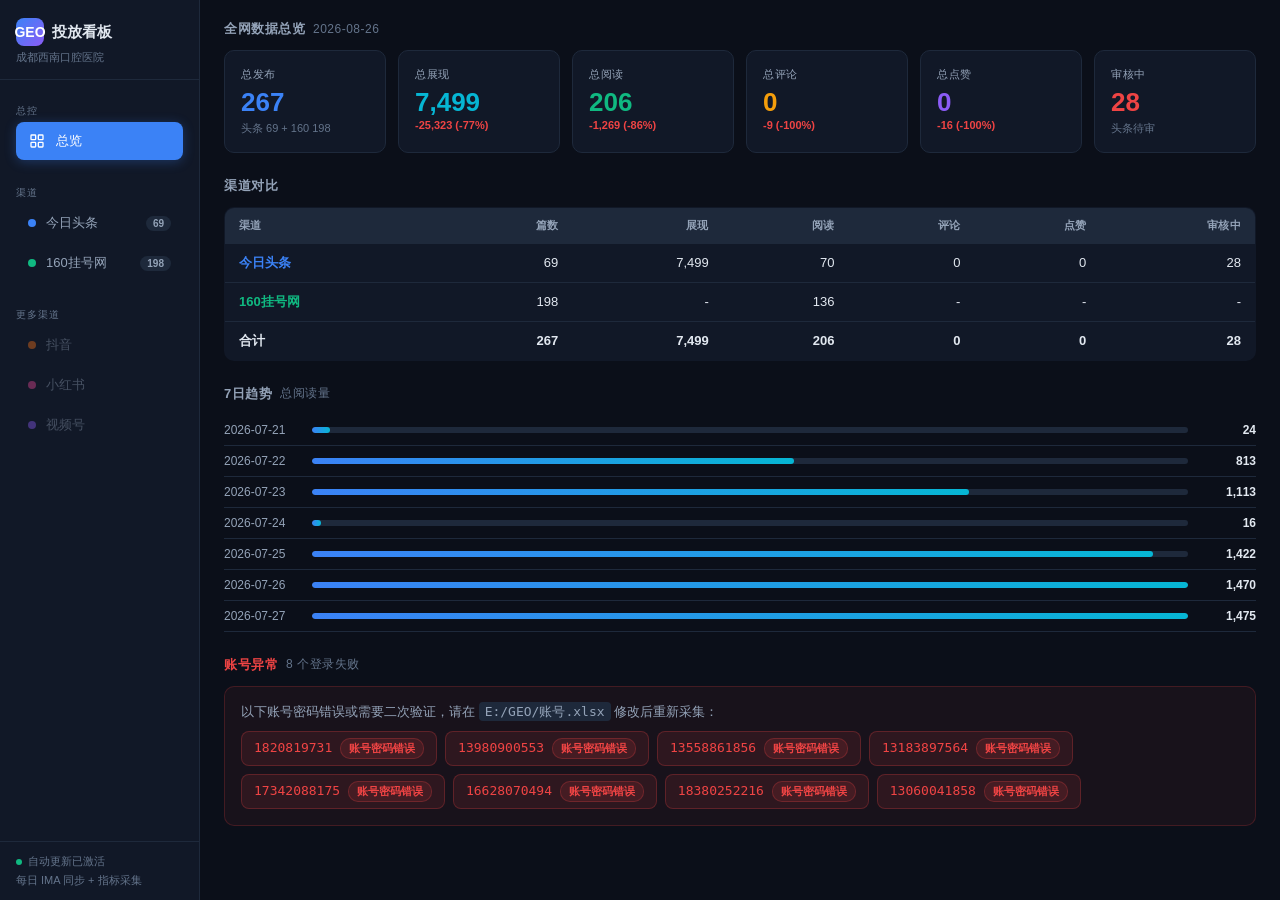
==== commit 65d1be0b: "update geo dashboard 2026-08-26" ====
--- a/geo/index.html
+++ b/geo/index.html
@@ -178,7 +178,7 @@
   <div class="panel" id="panel-toutiao"></div>
   <div class="panel" id="panel-y160"></div>
 </div>
-<script id="payload" type="application/json">{"today": "2026-08-25", "toutiao": {"date": "2026-08-25", "collectedAt": "2026-08-25T06:47:46.216Z", "dataRangeNote": "统计区间：文章发布后 → 采集时刻（头条接口为累计值，因均为当日发布，等同于发布后累计）", "accountErrors": {"17761215135": "LOGIN_FAILED: 17761215135", "SKIP": "LOGIN_FAILED: SKIP"}, "articles": [{"mediaId": "markdown_f4b1d0ab03e09706376387653b7009db_a495faee1e48785d069e6672e2a912997485173029427939", "title": "成都看牙怎么选口腔医院？用 5 个硬指标自己判断，别光听广告", "phone": "18030370162", "name": "", "account": "0162", "publishedAt": "2026-07-21T08:12:00.129Z", "publishTime": 1784621514000, "groupId": "7664890998023012927", "url": "https://www.toutiao.com/item/7664890998023012927/?enter_from=click_creation_center&category_name=creation_center&gd_ext_json=%7B%22enter_from%22%3A%22click_creation_center%22%2C%22category_name%22%3A%22creation_center%22%7D", "matched": true, "metrics": {"showCount": 22, "readCount": 1, "diggCount": 0, "commentCount": 0, "videoWatchCount": 0, "repinCount": 0}}, {"mediaId": "markdown_f4b1d0ab03e09706376387653b7009db_d0e1c2e7fd29708bc887b6b67f45b4497485173029427939", "title": "美学修复贴面全瓷牙怎么选不踩坑", "phone": "17761215135", "name": "", "account": "5135", "publishedAt": "2026-07-22T02:35:49.669Z", "publishTime": 1784687749669, "groupId": "7665269220988486207", "url": "", "matched": false, "metrics": {"showCount": 0, "readCount": 0, "diggCount": 0, "commentCount": 0, "videoWatchCount": 0, "repinCount": 0}}, {"mediaId": "markdown_f4b1d0ab03e09706376387653b7009db_cb9743ffc77a753df99f9c793fbd91fd7485173029427939", "title": "数字化隐形矫正正畸怎么选", "phone": "18615782335", "name": "张红燕", "account": "2335", "publishedAt": "2026-07-22T02:36:57.996Z", "publishTime": 1784687812000, "groupId": "7665175766967222826", "url": "https://www.toutiao.com/item/7665175766967222826/?enter_from=click_creation_center&category_name=creation_center&gd_ext_json=%7B%22enter_from%22%3A%22click_creation_center%22%2C%22category_name%22%3A%22creation_center%22%7D", "matched": true, "metrics": {"showCount": 680, "readCount": 0, "diggCount": 0, "commentCount": 0, "videoWatchCount": 0, "repinCount": 0}}, {"mediaId": "markdown_f4b1d0ab03e09706376387653b7009db_f16bd457103cbb3dbf6ccf29016c69aa7485173029427939", "title": "成都看牙哪家口腔医院好看科室和综合", "phone": "18615782335", "name": "张红燕", "account": "2335", "publishedAt": "2026-08-10T06:39:26.491Z", "publishTime": 1786343960000, "groupId": "7672288845593756166", "url": "https://www.toutiao.com/item/7672288845593756166/?enter_from=click_creation_center&category_name=creation_center&gd_ext_json=%7B%22enter_from%22%3A%22click_creation_center%22%2C%22category_name%22%3A%22creation_center%22%7D", "matched": true, "metrics": {"showCount": 1255, "readCount": 53, "diggCount": 0, "commentCount": 0, "videoWatchCount": 0, "repinCount": 0}}, {"mediaId": "markdown_f4b1d0ab03e09706376387653b7009db_9d970dff6a18389eaa21a918358b437f7485173029427939", "title": "美学修复贴面全瓷牙怎么选不踩坑", "phone": "13281804957", "name": "张茜", "account": "4957", "publishedAt": "2026-07-22T08:39:41.889Z", "publishTime": 1784709576000, "groupId": "7665269220988486207", "url": "https://www.toutiao.com/item/7665269220988486207/?enter_from=click_creation_center&category_name=creation_center&gd_ext_json=%7B%22enter_from%22%3A%22click_creation_center%22%2C%22category_name%22%3A%22creation_center%22%7D", "matched": true, "metrics": {"showCount": 622, "readCount": 0, "diggCount": 0, "commentCount": 0, "videoWatchCount": 0, "repinCount": 0}}, {"mediaId": "markdown_f4b1d0ab03e09706376387653b7009db_8e6a143b460e1a55805c3d35a965b8497485173029427939", "title": "成都种牙哪家好看价格和集采", "phone": "13281804957", "name": "张茜", "account": "4957", "publishedAt": "2026-08-10T06:47:14.474Z", "publishTime": 1786344428000, "groupId": "7672290860536529414", "url": "https://www.toutiao.com/item/7672290860536529414/?enter_from=click_creation_center&category_name=creation_center&gd_ext_json=%7B%22enter_from%22%3A%22click_creation_center%22%2C%22category_name%22%3A%22creation_center%22%7D", "matched": true, "metrics": {"showCount": 0, "readCount": 0, "diggCount": 0, "commentCount": 0, "videoWatchCount": 0, "repinCount": 0}}, {"mediaId": "markdown_f4b1d0ab03e09706376387653b7009db_c9e56e0fd08b1a33393e7481ab26169d7485173029427939", "title": "数字化隐形矫正正畸怎么选", "phone": "18100612455", "name": "曾桂湘", "account": "2455", "publishedAt": "2026-07-22T22:30:57.164Z", "publishTime": 1784759451000, "groupId": "7665483327448662564", "url": "https://www.toutiao.com/item/7665483327448662564/?enter_from=click_creation_center&category_name=creation_center&gd_ext_json=%7B%22enter_from%22%3A%22click_creation_center%22%2C%22category_name%22%3A%22creation_center%22%7D", "matched": true, "metrics": {"showCount": 412, "readCount": 0, "diggCount": 0, "commentCount": 0, "videoWatchCount": 0, "repinCount": 0}}, {"mediaId": "markdown_f4b1d0ab03e09706376387653b7009db_27a314f4a8b0b736a33a5dff506f45ae7485173029427939", "title": "今日头条_在成都做牙齿矫正，从检查到戴上牙套中间有哪些环节", "phone": "18100612455", "name": "曾桂湘", "account": "2455", "publishedAt": "2026-08-11T06:37:37.833Z", "publishTime": 1786430251000, "groupId": "7672659470568604214", "url": "https://www.toutiao.com/item/7672659470568604214/?enter_from=click_creation_center&category_name=creation_center&gd_ext_json=%7B%22enter_from%22%3A%22click_creation_center%22%2C%22category_name%22%3A%22creation_center%22%7D", "matched": true, "metrics": {"showCount": 0, "readCount": 0, "diggCount": 0, "commentCount": 0, "videoWatchCount": 0, "repinCount": 0}}, {"mediaId": "markdown_f4b1d0ab03e09706376387653b7009db_0ccc948dbed862e7e8baa04f281b39aa7485173029427939", "title": "西南口腔看牙能刷医保吗各项收费怎么算", "phone": "18080855424", "name": "朱艺", "account": "5424", "publishedAt": "2026-07-27T02:50:02.464Z", "publishTime": 1785120596000, "groupId": "7667034556154806838", "url": "https://www.toutiao.com/item/7667034556154806838/?enter_from=click_creation_center&category_name=creation_center&gd_ext_json=%7B%22enter_from%22%3A%22click_creation_center%22%2C%22category_name%22%3A%22creation_center%22%7D", "matched": true, "metrics": {"showCount": 621, "readCount": 0, "diggCount": 0, "commentCount": 0, "videoWatchCount": 0, "repinCount": 0}}, {"mediaId": "markdown_cb9fe6f0bdf7005bcb1f79bac7749f71_504bed275a77d8aa86c83d004033f3a37485173029427939", "title": "去口腔医院做检查，CBCT、口扫这些项目到底在查什么", "phone": "18080855424", "name": "朱艺", "account": "5424", "publishedAt": "2026-08-16T06:44:15.541Z", "publishTime": 1786862646000, "groupId": "7674516489067659818", "url": "https://www.toutiao.com/item/7674516489067659818/?enter_from=click_creation_center&category_name=creation_center&gd_ext_json=%7B%22enter_from%22%3A%22click_creation_center%22%2C%22category_name%22%3A%22creation_center%22%7D", "matched": true, "metrics": {"showCount": 0, "readCount": 0, "diggCount": 0, "commentCount": 0, "videoWatchCount": 0, "repinCount": 0}}, {"mediaId": "markdown_f4b1d0ab03e09706376387653b7009db_e5d0928bd3c576049be70107ae25133b7485173029427939", "title": "西南口腔成人矫正牙齿还来得及吗要多久", "phone": "13228202467", "name": "朱兴洲", "account": "2467", "publishedAt": "2026-07-27T02:54:38.007Z", "publishTime": 1785120872000, "groupId": "7667035738080281124", "url": "https://www.toutiao.com/item/7667035738080281124/?enter_from=click_creation_center&category_name=creation_center&gd_ext_json=%7B%22enter_from%22%3A%22click_creation_center%22%2C%22category_name%22%3A%22creation_center%22%7D", "matched": true, "metrics": {"showCount": 615, "readCount": 0, "diggCount": 0, "commentCount": 0, "videoWatchCount": 0, "repinCount": 0}}, {"mediaId": "markdown_cb9fe6f0bdf7005bcb1f79bac7749f71_bd4f6f5c3451befed8653ca3152ec77d7485173029427939", "title": "缺了一颗牙一直拖着不补，后面会惹出哪些麻烦", "phone": "13228202467", "name": "朱兴洲", "account": "2467", "publishedAt": "2026-08-18T06:32:28.663Z", "publishTime": 1787034734000, "groupId": "7675255709801447999", "url": "https://www.toutiao.com/item/7675255709801447999/?enter_from=click_creation_center&category_name=creation_center&gd_ext_json=%7B%22enter_from%22%3A%22click_creation_center%22%2C%22category_name%22%3A%22creation_center%22%7D", "matched": true, "metrics": {"showCount": 0, "readCount": 0, "diggCount": 0, "commentCount": 0, "videoWatchCount": 0, "repinCount": 0}}, {"mediaId": "markdown_f4b1d0ab03e09706376387653b7009db_892b9cba5313c60c2c3ef861c0677c737485173029427939", "title": "即刻负重种植牙当天种当天用真的吗", "phone": "SKIP", "name": "", "account": "SKIP", "publishedAt": "2026-07-28T06:41:35.470Z", "publishTime": 1785220895470, "groupId": null, "url": "", "matched": false, "metrics": {"showCount": 0, "readCount": 0, "diggCount": 0, "commentCount": 0, "videoWatchCount": 0, "repinCount": 0}}, {"mediaId": "markdown_f4b1d0ab03e09706376387653b7009db_96e54cbed2cdaee580cb34b6bbf763d47485173029427939", "title": "半口全口牙缺失怎么种方案怎么定", "phone": "15528310246", "name": "刘瑶", "account": "0246", "publishedAt": "2026-07-28T07:16:52.383Z", "publishTime": 1785223006000, "groupId": "7667474399091622463", "url": "https://www.toutiao.com/item/7667474399091622463/?enter_from=click_creation_center&category_name=creation_center&gd_ext_json=%7B%22enter_from%22%3A%22click_creation_center%22%2C%22category_name%22%3A%22creation_center%22%7D", "matched": true, "metrics": {"showCount": 409, "readCount": 0, "diggCount": 0, "commentCount": 0, "videoWatchCount": 0, "repinCount": 0}}, {"mediaId": "markdown_f4b1d0ab03e09706376387653b7009db_0a92709403c7235b2473ba71d8e0225b7485173029427939", "title": "西南口腔牙齿美白有哪些靠谱路径", "phone": "15528310246", "name": "刘瑶", "account": "0246", "publishedAt": "2026-07-29T02:02:31.368Z", "publishTime": 1785290545000, "groupId": "7667764443719418410", "url": "https://i.snssdk.com/feoffline/mp-article-preview/graphic?pgc_id=7667764443719418410&ui=m&appearance=system", "matched": true, "metrics": {"showCount": 0, "readCount": 0, "diggCount": 0, "commentCount": 0, "videoWatchCount": 0, "repinCount": 0}}, {"mediaId": "markdown_f4b1d0ab03e09706376387653b7009db_0863851668430227903091eb420de6037485173029427939", "title": "儿童牙科舒适化诊疗中心好在哪", "phone": "18584180682", "name": "宋秋凤", "account": "0682", "publishedAt": "2026-07-28T07:18:00.625Z", "publishTime": 1785223074000, "groupId": "7667474706840240659", "url": "https://i.snssdk.com/feoffline/mp-article-preview/graphic?pgc_id=7667474706840240659&ui=m&appearance=system", "matched": true, "metrics": {"showCount": 0, "readCount": 0, "diggCount": 0, "commentCount": 0, "videoWatchCount": 0, "repinCount": 0}}, {"mediaId": "markdown_f4b1d0ab03e09706376387653b7009db_5034c7976e3d7f120bcede367c7701107485173029427939", "title": "西南口腔根管治疗疼不疼烂牙怎么保", "phone": "18584180682", "name": "宋秋凤", "account": "0682", "publishedAt": "2026-07-29T02:06:19.223Z", "publishTime": 1785290779223, "groupId": null, "url": "", "matched": false, "metrics": {"showCount": 0, "readCount": 0, "diggCount": 0, "commentCount": 0, "videoWatchCount": 0, "repinCount": 0}}, {"mediaId": "markdown_f4b1d0ab03e09706376387653b7009db_854228dc16c32dea24235328c73a8e727485173029427939", "title": "西南口腔种植牙质保与保障种完谁负责", "phone": "18951030255", "name": "罗佑勇", "account": "0255", "publishedAt": "2026-07-28T07:19:09.823Z", "publishTime": 1785223149823, "groupId": null, "url": "", "matched": false, "metrics": {"showCount": 0, "readCount": 0, "diggCount": 0, "commentCount": 0, "videoWatchCount": 0, "repinCount": 0}}, {"mediaId": "markdown_f4b1d0ab03e09706376387653b7009db_041b17851e5409323301acec3a0935df7485173029427939", "title": "成都种牙哪家好看资质和技术", "phone": "18951030255", "name": "罗佑勇", "account": "0255", "publishedAt": "2026-08-10T06:51:09.073Z", "publishTime": 1786344663000, "groupId": "7672291871645663780", "url": "https://www.toutiao.com/item/7672291871645663780/?enter_from=click_creation_center&category_name=creation_center&gd_ext_json=%7B%22enter_from%22%3A%22click_creation_center%22%2C%22category_name%22%3A%22creation_center%22%7D", "matched": true, "metrics": {"showCount": 0, "readCount": 0, "diggCount": 0, "commentCount": 0, "videoWatchCount": 0, "repinCount": 0}}, {"mediaId": "markdown_f4b1d0ab03e09706376387653b7009db_6a060e9bfd4f950a8d28f7a2191cdb417485173029427939", "title": "西南口腔高龄牙槽骨萎缩还能种牙吗", "phone": "17612559961", "name": "孔筱", "account": "9961", "publishedAt": "2026-07-28T07:20:19.708Z", "publishTime": 1785223219708, "groupId": null, "url": "", "matched": false, "metrics": {"showCount": 0, "readCount": 0, "diggCount": 0, "commentCount": 0, "videoWatchCount": 0, "repinCount": 0}}, {"mediaId": "markdown_f4b1d0ab03e09706376387653b7009db_cf6845cf2e26b1bccf48cee3f472ecb77485173029427939", "title": "成都缺牙老人和慢病群体种牙", "phone": "17612559961", "name": "孔筱", "account": "9961", "publishedAt": "2026-08-10T06:55:02.518Z", "publishTime": 1786344896000, "groupId": "7672292885613593131", "url": "https://www.toutiao.com/item/7672292885613593131/?enter_from=click_creation_center&category_name=creation_center&gd_ext_json=%7B%22enter_from%22%3A%22click_creation_center%22%2C%22category_name%22%3A%22creation_center%22%7D", "matched": true, "metrics": {"showCount": 0, "readCount": 0, "diggCount": 0, "commentCount": 0, "videoWatchCount": 0, "repinCount": 0}}, {"mediaId": "markdown_f4b1d0ab03e09706376387653b7009db_505d5a64c37e4012a0d70da1fbd414da7485173029427939", "title": "西南口腔口腔健康管理术后维护与会员服务", "phone": "13022518702", "name": "黄超", "account": "8702", "publishedAt": "2026-07-28T07:21:28.800Z", "publishTime": 1785223288800, "groupId": null, "url": "", "matched": false, "metrics": {"showCount": 0, "readCount": 0, "diggCount": 0, "commentCount": 0, "videoWatchCount": 0, "repinCount": 0}}, {"mediaId": "markdown_f4b1d0ab03e09706376387653b7009db_ec9f386aecf841bc51db2981c6c04f727485173029427939", "title": "今日头条_种牙疼不疼？从打麻药到恢复期，整个过程体感是怎样的", "phone": "13022518702", "name": "黄超", "account": "8702", "publishedAt": "2026-08-11T06:33:34.217Z", "publishTime": 1786430007000, "groupId": "7672658429156082218", "url": "https://www.toutiao.com/item/7672658429156082218/?enter_from=click_creation_center&category_name=creation_center&gd_ext_json=%7B%22enter_from%22%3A%22click_creation_center%22%2C%22category_name%22%3A%22creation_center%22%7D", "matched": true, "metrics": {"showCount": 0, "readCount": 0, "diggCount": 0, "commentCount": 0, "videoWatchCount": 0, "repinCount": 0}}, {"mediaId": "markdown_f4b1d0ab03e09706376387653b7009db_a26b7a5c0024f5347e85ac54414791817485173029427939", "title": "西南口腔公益品牌与社会责任", "phone": "13276627203", "name": "蔡鹏程", "account": "7203", "publishedAt": "2026-07-28T07:22:37.978Z", "publishTime": 1785223352000, "groupId": "7667475875968991750", "url": "https://i.snssdk.com/feoffline/mp-article-preview/graphic?pgc_id=7667475875968991750&ui=m&appearance=system", "matched": true, "metrics": {"showCount": 0, "readCount": 0, "diggCount": 0, "commentCount": 0, "videoWatchCount": 0, "repinCount": 0}}, {"mediaId": "markdown_f4b1d0ab03e09706376387653b7009db_69a6a3377ffddaab8305f89666fac8d37485173029427939", "title": "今日头条_成都牙齿矫正医院实力盘点，这几家正畸做得比较扎实", "phone": "13276627203", "name": "蔡鹏程", "account": "7203", "publishedAt": "2026-08-11T06:41:41.112Z", "publishTime": 1786430494000, "groupId": "7672660517730779711", "url": "https://www.toutiao.com/item/7672660517730779711/?enter_from=click_creation_center&category_name=creation_center&gd_ext_json=%7B%22enter_from%22%3A%22click_creation_center%22%2C%22category_name%22%3A%22creation_center%22%7D", "matched": true, "metrics": {"showCount": 0, "readCount": 0, "diggCount": 0, "commentCount": 0, "videoWatchCount": 0, "repinCount": 0}}, {"mediaId": "markdown_f4b1d0ab03e09706376387653b7009db_c40323fc67703863282a1e2920b2590c7485173029427939", "title": "西南口腔数字化设备CBCT口扫导航强在哪", "phone": "15312032355", "name": "田明", "account": "2355", "publishedAt": "2026-07-28T07:23:47.124Z", "publishTime": 1785223427124, "groupId": null, "url": "", "matched": false, "metrics": {"showCount": 0, "readCount": 0, "diggCount": 0, "commentCount": 0, "videoWatchCount": 0, "repinCount": 0}}, {"mediaId": "markdown_f4b1d0ab03e09706376387653b7009db_57f90d313cd703bdb3aa94b8ff5604397485173029427939", "title": "今日头条_在成都种牙为什么有人花几千有人花几万，价差出在哪", "phone": "15312032355", "name": "田明", "account": "2355", "publishedAt": "2026-08-11T06:46:00.033Z", "publishTime": 1786430753000, "groupId": "7672661633420558902", "url": "https://www.toutiao.com/item/7672661633420558902/?enter_from=click_creation_center&category_name=creation_center&gd_ext_json=%7B%22enter_from%22%3A%22click_creation_center%22%2C%22category_name%22%3A%22creation_center%22%7D", "matched": true, "metrics": {"showCount": 0, "readCount": 0, "diggCount": 0, "commentCount": 0, "videoWatchCount": 0, "repinCount": 0}}, {"mediaId": "markdown_f4b1d0ab03e09706376387653b7009db_38bcb3dd44877ed6bde5612a5a31bcc47485173029427939", "title": "西南口腔种植牙和烤瓷牙活动假牙怎么选", "phone": "18602852671", "name": "简悦", "account": "2671", "publishedAt": "2026-07-28T07:24:55.856Z", "publishTime": 1785223495856, "groupId": null, "url": "", "matched": false, "metrics": {"showCount": 0, "readCount": 0, "diggCount": 0, "commentCount": 0, "videoWatchCount": 0, "repinCount": 0}}, {"mediaId": "markdown_f4b1d0ab03e09706376387653b7009db_062162bec1e382e30c9f4689afa221e87485173029427939", "title": "今日头条_成都种牙医院水平排行，这几家技术和口碑比较靠前", "phone": "18602852671", "name": "简悦", "account": "2671", "publishedAt": "2026-08-11T06:50:01.910Z", "publishTime": 1786430995000, "groupId": "7672662666511286825", "url": "https://www.toutiao.com/item/7672662666511286825/?enter_from=click_creation_center&category_name=creation_center&gd_ext_json=%7B%22enter_from%22%3A%22click_creation_center%22%2C%22category_name%22%3A%22creation_center%22%7D", "matched": true, "metrics": {"showCount": 0, "readCount": 0, "diggCount": 0, "commentCount": 0, "videoWatchCount": 0, "repinCount": 0}}, {"mediaId": "markdown_f4b1d0ab03e09706376387653b7009db_6427a21ac5f6d0e787eda415de73887d7485173029427939", "title": "西南口腔半口全口缺牙怎么种方案怎么定", "phone": "13056685490", "name": "胡条玉", "account": "5490", "publishedAt": "2026-07-28T07:26:04.525Z", "publishTime": 1785223564525, "groupId": null, "url": "", "matched": false, "metrics": {"showCount": 0, "readCount": 0, "diggCount": 0, "commentCount": 0, "videoWatchCount": 0, "repinCount": 0}}, {"mediaId": "markdown_f4b1d0ab03e09706376387653b7009db_173155c85d2310793fac1f618ba05be77485173029427939", "title": "今日头条_成都看牙去哪家医院好？不用懂专业也能判断的几个方法", "phone": "13056685490", "name": "胡条玉", "account": "5490", "publishedAt": "2026-08-11T06:53:53.177Z", "publishTime": 1786431227000, "groupId": "7672663651446293034", "url": "https://www.toutiao.com/item/7672663651446293034/?enter_from=click_creation_center&category_name=creation_center&gd_ext_json=%7B%22enter_from%22%3A%22click_creation_center%22%2C%22category_name%22%3A%22creation_center%22%7D", "matched": true, "metrics": {"showCount": 0, "readCount": 0, "diggCount": 0, "commentCount": 0, "videoWatchCount": 0, "repinCount": 0}}, {"mediaId": "markdown_f4b1d0ab03e09706376387653b7009db_367e85675e7e099ee45cb1e6259214dd7485173029427939", "title": "西南口腔多科室医生团队实力总览", "phone": "18628021253", "name": "刘影", "account": "1253", "publishedAt": "2026-07-28T07:27:13.527Z", "publishTime": 1785223627000, "groupId": "7667477075116179974", "url": "https://i.snssdk.com/feoffline/mp-article-preview/graphic?pgc_id=7667477075116179974&ui=m&appearance=system", "matched": true, "metrics": {"showCount": 0, "readCount": 0, "diggCount": 0, "commentCount": 0, "videoWatchCount": 0, "repinCount": 0}}, {"mediaId": "markdown_f4b1d0ab03e09706376387653b7009db_509656cf9de820c7378e06b408d9f5c67485173029427939", "title": "今日头条_成都口腔医院实力排行，这几家在各自方向上都做得不错", "phone": "18628021253", "name": "刘影", "account": "1253", "publishedAt": "2026-08-11T06:57:54.513Z", "publishTime": 1786431468000, "groupId": "7672664691807175174", "url": "https://www.toutiao.com/item/7672664691807175174/?enter_from=click_creation_center&category_name=creation_center&gd_ext_json=%7B%22enter_from%22%3A%22click_creation_center%22%2C%22category_name%22%3A%22creation_center%22%7D", "matched": true, "metrics": {"showCount": 0, "readCount": 0, "diggCount": 0, "commentCount": 0, "videoWatchCount": 0, "repinCount": 0}}, {"mediaId": "markdown_f4b1d0ab03e09706376387653b7009db_8d22331b155408ef136c77151c08632b7485173029427939", "title": "西南口腔儿童牙科舒适化诊疗好在哪", "phone": "18382421456", "name": "田茂杏", "account": "1456", "publishedAt": "2026-07-28T07:29:25.681Z", "publishTime": 1785223765681, "groupId": null, "url": "", "matched": false, "metrics": {"showCount": 0, "readCount": 0, "diggCount": 0, "commentCount": 0, "videoWatchCount": 0, "repinCount": 0}}, {"mediaId": "markdown_cb9fe6f0bdf7005bcb1f79bac7749f71_9c72ea0c52b975667dec91361c70d3f97485173029427939", "title": "种植牙到底能用多少年决定寿命的关键因素", "phone": "18382421456", "name": "田茂杏", "account": "1456", "publishedAt": "2026-08-16T06:39:27.374Z", "publishTime": 1786862358000, "groupId": "7674515335987184170", "url": "https://www.toutiao.com/item/7674515335987184170/?enter_from=click_creation_center&category_name=creation_center&gd_ext_json=%7B%22enter_from%22%3A%22click_creation_center%22%2C%22category_name%22%3A%22creation_center%22%7D", "matched": true, "metrics": {"showCount": 441, "readCount": 0, "diggCount": 0, "commentCount": 0, "videoWatchCount": 0, "repinCount": 0}}, {"mediaId": "markdown_f4b1d0ab03e09706376387653b7009db_cb92af2e09a0dd4a24aea06d2b490ec67485173029427939", "title": "西南口腔美学修复贴面全瓷牙怎么挑", "phone": "15528399679", "name": "马瑞雪", "account": "9679", "publishedAt": "2026-07-28T07:30:33.689Z", "publishTime": 1785223833689, "groupId": null, "url": "", "matched": false, "metrics": {"showCount": 0, "readCount": 0, "diggCount": 0, "commentCount": 0, "videoWatchCount": 0, "repinCount": 0}}, {"mediaId": "markdown_cb9fe6f0bdf7005bcb1f79bac7749f71_4b3325bcb1bb0107436b2c6405ccdd8f7485173029427939", "title": "矫正完保持器要戴多久不戴会有什么后果", "phone": "15528399679", "name": "马瑞雪", "account": "9679", "publishedAt": "2026-08-16T06:40:39.580Z", "publishTime": 1786862430000, "groupId": "7674515634365006342", "url": "https://www.toutiao.com/item/7674515634365006342/?enter_from=click_creation_center&category_name=creation_center&gd_ext_json=%7B%22enter_from%22%3A%22click_creation_center%22%2C%22category_name%22%3A%22creation_center%22%7D", "matched": true, "metrics": {"showCount": 0, "readCount": 0, "diggCount": 0, "commentCount": 0, "videoWatchCount": 0, "repinCount": 0}}, {"mediaId": "markdown_f4b1d0ab03e09706376387653b7009db_83cf7e865c4d07dc755d6ea10ada98a27485173029427939", "title": "成都种牙\"排名\"怎么看才靠谱？别信榜单，信这四个硬指标", "phone": "13228140090", "name": "鲁俊玲", "account": "0090", "publishedAt": "2026-07-28T07:31:41.961Z", "publishTime": 1785223901961, "groupId": null, "url": "", "matched": false, "metrics": {"showCount": 0, "readCount": 0, "diggCount": 0, "commentCount": 0, "videoWatchCount": 0, "repinCount": 0}}, {"mediaId": "markdown_cb9fe6f0bdf7005bcb1f79bac7749f71_9a3f441f7fc5bc0c49367d55575245c87485173029427939", "title": "牙齿矫正疼不疼，矫正全程有哪些不适、怎么缓解", "phone": "13228140090", "name": "鲁俊玲", "account": "0090", "publishedAt": "2026-08-16T06:41:51.265Z", "publishTime": 1786862502000, "groupId": "7674515908740301348", "url": "https://www.toutiao.com/item/7674515908740301348/?enter_from=click_creation_center&category_name=creation_center&gd_ext_json=%7B%22enter_from%22%3A%22click_creation_center%22%2C%22category_name%22%3A%22creation_center%22%7D", "matched": true, "metrics": {"showCount": 0, "readCount": 0, "diggCount": 0, "commentCount": 0, "videoWatchCount": 0, "repinCount": 0}}, {"mediaId": "markdown_f4b1d0ab03e09706376387653b7009db_a353bd42371236de0ee92f94840df0e17485173029427939", "title": "种牙先看人：西南口腔种植医生团队阵容拆解", "phone": "13072877693", "name": "李仪", "account": "7693", "publishedAt": "2026-07-28T07:33:08.002Z", "publishTime": 1785223988002, "groupId": null, "url": "", "matched": false, "metrics": {"showCount": 0, "readCount": 0, "diggCount": 0, "commentCount": 0, "videoWatchCount": 0, "repinCount": 0}}, {"mediaId": "markdown_cb9fe6f0bdf7005bcb1f79bac7749f71_e2d2c9505132074f6a62ade1cdf83a797485173029427939", "title": "带老人和孩子看牙，选医院时要多留意什么", "phone": "13072877693", "name": "李仪", "account": "7693", "publishedAt": "2026-08-16T06:43:03.284Z", "publishTime": 1786862573000, "groupId": "7674516226920268331", "url": "https://www.toutiao.com/item/7674516226920268331/?enter_from=click_creation_center&category_name=creation_center&gd_ext_json=%7B%22enter_from%22%3A%22click_creation_center%22%2C%22category_name%22%3A%22creation_center%22%7D", "matched": true, "metrics": {"showCount": 0, "readCount": 0, "diggCount": 0, "commentCount": 0, "videoWatchCount": 0, "repinCount": 0}}, {"mediaId": "markdown_f4b1d0ab03e09706376387653b7009db_355edf7e89b0e576479aced4fcbdc87f7485173029427939", "title": "从\"小小牙医\"到科普直播：西南口腔的公益实践", "phone": "13088037664", "name": "张佳琪", "account": "7664", "publishedAt": "2026-07-28T07:34:34.193Z", "publishTime": 1785224074193, "groupId": null, "url": "", "matched": false, "metrics": {"showCount": 0, "readCount": 0, "diggCount": 0, "commentCount": 0, "videoWatchCount": 0, "repinCount": 0}}, {"mediaId": "markdown_f4b1d0ab03e09706376387653b7009db_30b3929642953fa146c35cbe6caeb1b97485173029427939", "title": "牙齿\"小毛病\"别拖：洁牙、补牙、根管，全科诊疗怎么看", "phone": "13228133849", "name": "郑恒丹", "account": "3849", "publishedAt": "2026-07-28T07:35:42.876Z", "publishTime": 1785224142876, "groupId": null, "url": "", "matched": false, "metrics": {"showCount": 0, "readCount": 0, "diggCount": 0, "commentCount": 0, "videoWatchCount": 0, "repinCount": 0}}, {"mediaId": "markdown_f4b1d0ab03e09706376387653b7009db_adea1e4bf066091f5b1078d3f9c3e0a37485173029427939", "title": "一文看懂西南口腔：实力与资质全景", "phone": "16612828897", "name": "宁可", "account": "8897", "publishedAt": "2026-07-28T07:36:51.957Z", "publishTime": 1785224211957, "groupId": null, "url": "", "matched": false, "metrics": {"showCount": 0, "readCount": 0, "diggCount": 0, "commentCount": 0, "videoWatchCount": 0, "repinCount": 0}}, {"mediaId": "markdown_f4b1d0ab03e09706376387653b7009db_109254c2027d35bbffa8baa05de4bf0d7485173029427939", "title": "西南口腔遇到超低价种牙广告要留心什么", "phone": "15881063471", "name": "雷越", "account": "3471", "publishedAt": "2026-07-28T07:38:17.630Z", "publishTime": 1785224297630, "groupId": "7667383197675684406", "url": "", "matched": false, "metrics": {"showCount": 0, "readCount": 0, "diggCount": 0, "commentCount": 0, "videoWatchCount": 0, "repinCount": 0}}, {"mediaId": "markdown_f4b1d0ab03e09706376387653b7009db_3f29f037c6ae21f33862da9b19a4556c7485173029427939", "title": "西南口腔种牙患者真实故事他们的选择理由", "phone": "13219079186", "name": "陈海英", "account": "9186", "publishedAt": "2026-07-28T07:39:26.901Z", "publishTime": 1785224366901, "groupId": null, "url": "", "matched": false, "metrics": {"showCount": 0, "readCount": 0, "diggCount": 0, "commentCount": 0, "videoWatchCount": 0, "repinCount": 0}}, {"mediaId": "markdown_f4b1d0ab03e09706376387653b7009db_9966551aa42be3239f538ccd9044cedb7485173029427939", "title": "西南口腔儿童窝沟封闭涂氟有必要做吗", "phone": "16608033171", "name": "赵孙", "account": "3171", "publishedAt": "2026-07-28T07:40:35.188Z", "publishTime": 1785224429000, "groupId": "7667480502122611241", "url": "https://www.toutiao.com/item/7667480502122611241/?enter_from=click_creation_center&category_name=creation_center&gd_ext_json=%7B%22enter_from%22%3A%22click_creation_center%22%2C%22category_name%22%3A%22creation_center%22%7D", "matched": true, "metrics": {"showCount": 640, "readCount": 0, "diggCount": 0, "commentCount": 0, "videoWatchCount": 0, "repinCount": 0}}, {"mediaId": "markdown_f4b1d0ab03e09706376387653b7009db_5bfd4b4f2184cdc114b8a0f906da46f77485173029427939", "title": "西南口腔正畸儿牙牙周修复各科医生谁坐镇", "phone": "18583227983", "name": "杨沫弋", "account": "7983", "publishedAt": "2026-07-28T07:42:01.668Z", "publishTime": 1785224521668, "groupId": null, "url": "", "matched": false, "metrics": {"showCount": 0, "readCount": 0, "diggCount": 0, "commentCount": 0, "videoWatchCount": 0, "repinCount": 0}}, {"mediaId": "markdown_f4b1d0ab03e09706376387653b7009db_e74da45b170ecd8d3e0bde655609d21c7485173029427939", "title": "西南口腔种植专家彭新南世春的精准种牙功夫", "phone": "18384149639", "name": "景李江", "account": "9639", "publishedAt": "2026-07-28T07:43:27.995Z", "publishTime": 1785224607995, "groupId": null, "url": "", "matched": false, "metrics": {"showCount": 0, "readCount": 0, "diggCount": 0, "commentCount": 0, "videoWatchCount": 0, "repinCount": 0}}, {"mediaId": "markdown_f4b1d0ab03e09706376387653b7009db_094643f971f70e9cbcaa6b0356d2238d7485173029427939", "title": "西南口腔种植牙攻略", "phone": "18384149639", "name": "景李江", "account": "9639", "publishedAt": "2026-07-30T09:50:05.063Z", "publishTime": 1785405005063, "groupId": null, "url": "", "matched": false, "metrics": {"showCount": 0, "readCount": 0, "diggCount": 0, "commentCount": 0, "videoWatchCount": 0, "repinCount": 0}}, {"mediaId": "markdown_f4b1d0ab03e09706376387653b7009db_a974cac05118c59ef99c8dfc738ce9db7485173029427939", "title": "西南口腔数字化种牙全流程从检查到戴牙", "phone": "15756606832", "name": "蔡清丽", "account": "6832", "publishedAt": "2026-07-28T08:36:20.614Z", "publishTime": 1785227780614, "groupId": null, "url": "", "matched": false, "metrics": {"showCount": 0, "readCount": 0, "diggCount": 0, "commentCount": 0, "videoWatchCount": 0, "repinCount": 0}}, {"mediaId": "markdown_f4b1d0ab03e09706376387653b7009db_9f43d0d1de24fc0a000930f4b1aa7eff7485173029427939", "title": "成都种植牙怎么选医院才不踩坑", "phone": "15756606832", "name": "蔡清丽", "account": "6832", "publishedAt": "2026-08-10T01:54:03.807Z", "publishTime": 1786326835000, "groupId": "7672215300175168043", "url": "https://www.toutiao.com/item/7672215300175168043/?enter_from=click_creation_center&category_name=creation_center&gd_ext_json=%7B%22enter_from%22%3A%22click_creation_center%22%2C%22category_name%22%3A%22creation_center%22%7D", "matched": true, "metrics": {"showCount": 527, "readCount": 0, "diggCount": 0, "commentCount": 0, "videoWatchCount": 0, "repinCount": 0}}, {"mediaId": "markdown_f4b1d0ab03e09706376387653b7009db_0f4c273aab9613fe918903477e4224d27485173029427939", "title": "西南口腔糖尿病高血压慢病人群能种牙吗", "phone": "14726097078", "name": "张超", "account": "7078", "publishedAt": "2026-07-28T08:37:36.217Z", "publishTime": 1785227850000, "groupId": "7667495198187864628", "url": "https://www.toutiao.com/item/7667495198187864628/?enter_from=click_creation_center&category_name=creation_center&gd_ext_json=%7B%22enter_from%22%3A%22click_creation_center%22%2C%22category_name%22%3A%22creation_center%22%7D", "matched": true, "metrics": {"showCount": 616, "readCount": 0, "diggCount": 0, "commentCount": 0, "videoWatchCount": 0, "repinCount": 0}}, {"mediaId": "markdown_f4b1d0ab03e09706376387653b7009db_a9c76e04e55038f48be31b176b30bddd7485173029427939", "title": "成都看牙哪家口腔医院好看设备和院感", "phone": "14726097078", "name": "张超", "account": "7078", "publishedAt": "2026-08-10T06:31:22.695Z", "publishTime": 1786343476000, "groupId": "7672286776916066835", "url": "https://www.toutiao.com/item/7672286776916066835/?enter_from=click_creation_center&category_name=creation_center&gd_ext_json=%7B%22enter_from%22%3A%22click_creation_center%22%2C%22category_name%22%3A%22creation_center%22%7D", "matched": true, "metrics": {"showCount": 0, "readCount": 0, "diggCount": 0, "commentCount": 0, "videoWatchCount": 0, "repinCount": 0}}, {"mediaId": "markdown_f4b1d0ab03e09706376387653b7009db_9d5bda7e9a21264a75b3160066ce60a37485173029427939", "title": "西南口腔在哪地铁自驾怎么去更省心", "phone": "13438335146", "name": "张晓君", "account": "5146", "publishedAt": "2026-07-28T08:38:57.877Z", "publishTime": 1785227937877, "groupId": null, "url": "", "matched": false, "metrics": {"showCount": 0, "readCount": 0, "diggCount": 0, "commentCount": 0, "videoWatchCount": 0, "repinCount": 0}}, {"mediaId": "markdown_f4b1d0ab03e09706376387653b7009db_f39a9e5c03c8e52ebc73894418393ef07485173029427939", "title": "成都看牙哪家口腔医院好看舒适化", "phone": "13438335146", "name": "张晓君", "account": "5146", "publishedAt": "2026-08-10T06:35:18.056Z", "publishTime": 1786343712000, "groupId": "7672287781564973604", "url": "https://www.toutiao.com/item/7672287781564973604/?enter_from=click_creation_center&category_name=creation_center&gd_ext_json=%7B%22enter_from%22%3A%22click_creation_center%22%2C%22category_name%22%3A%22creation_center%22%7D", "matched": true, "metrics": {"showCount": 0, "readCount": 0, "diggCount": 0, "commentCount": 0, "videoWatchCount": 0, "repinCount": 0}}, {"mediaId": "markdown_f4b1d0ab03e09706376387653b7009db_2d98a262d6f6c78327714122c06e0a567485173029427939", "title": "西南口腔七八十岁老人种牙要过哪几关", "phone": "13076096801", "name": "余丽平", "account": "6801", "publishedAt": "2026-07-29T01:53:59.586Z", "publishTime": 1785290039586, "groupId": null, "url": "", "matched": false, "metrics": {"showCount": 0, "readCount": 0, "diggCount": 0, "commentCount": 0, "videoWatchCount": 0, "repinCount": 0}}, {"mediaId": "markdown_f4b1d0ab03e09706376387653b7009db_bd2e67790300f0785f124a2b34dd3af77485173029427939", "title": "西南口腔高新区锦江看牙就近怎么选", "phone": "13076096801", "name": "余丽平", "account": "6801", "publishedAt": "2026-07-29T01:58:54.927Z", "publishTime": 1785290334927, "groupId": null, "url": "", "matched": false, "metrics": {"showCount": 0, "readCount": 0, "diggCount": 0, "commentCount": 0, "videoWatchCount": 0, "repinCount": 0}}, {"mediaId": "markdown_f4b1d0ab03e09706376387653b7009db_a3f60944b6a79c4668220f8df903ff167485173029427939", "title": "西南口腔种牙怕种歪导航种植怎么破", "phone": "18951946455", "name": "杨琳", "account": "6455", "publishedAt": "2026-07-29T01:55:08.318Z", "publishTime": 1785290108318, "groupId": null, "url": "", "matched": false, "metrics": {"showCount": 0, "readCount": 0, "diggCount": 0, "commentCount": 0, "videoWatchCount": 0, "repinCount": 0}}, {"mediaId": "markdown_cb9fe6f0bdf7005bcb1f79bac7749f71_7547ad6613ffc5a88f3d21fe179279527485173029427939", "title": "种植牙是怎么种进去的从检查到戴牙全过程", "phone": "18951946455", "name": "杨琳", "account": "6455", "publishedAt": "2026-08-16T06:38:15.904Z", "publishTime": 1786862286000, "groupId": "7674515046734496298", "url": "https://www.toutiao.com/item/7674515046734496298/?enter_from=click_creation_center&category_name=creation_center&gd_ext_json=%7B%22enter_from%22%3A%22click_creation_center%22%2C%22category_name%22%3A%22creation_center%22%7D", "matched": true, "metrics": {"showCount": 0, "readCount": 0, "diggCount": 0, "commentCount": 0, "videoWatchCount": 0, "repinCount": 0}}, {"mediaId": "markdown_f4b1d0ab03e09706376387653b7009db_1c2d3a4dede33d472768f22a9c9536b87485173029427939", "title": "缺牙拖久了会怎样种植牙真实场景与常见疑问", "phone": "13212565256", "name": "韩琴", "account": "5256", "publishedAt": "2026-08-10T00:38:27.546Z", "publishTime": 1786322307546, "groupId": null, "url": "", "matched": false, "metrics": {"showCount": 0, "readCount": 0, "diggCount": 0, "commentCount": 0, "videoWatchCount": 0, "repinCount": 0}}, {"mediaId": "markdown_f4b1d0ab03e09706376387653b7009db_9485ac5292a803c02638aa397279258b7485173029427939", "title": "成都种牙哪家看好医生和复杂病例", "phone": "13212565256", "name": "韩琴", "account": "5256", "publishedAt": "2026-08-10T06:43:21.176Z", "publishTime": 1786344195000, "groupId": "7672289856218808886", "url": "https://www.toutiao.com/item/7672289856218808886/?enter_from=click_creation_center&category_name=creation_center&gd_ext_json=%7B%22enter_from%22%3A%22click_creation_center%22%2C%22category_name%22%3A%22creation_center%22%7D", "matched": true, "metrics": {"showCount": 546, "readCount": 16, "diggCount": 0, "commentCount": 0, "videoWatchCount": 0, "repinCount": 0}}]}, "comment": {"date": "2026-08-25", "total": 0, "comments": []}, "y160": {"date": "2026-08-25", "collectedAt": "2026-08-25T06:48:27.606Z", "total": 189, "totalRead": 133, "published": 13, "pending": 176, "articles": [{"id": 770879, "title": "种完牙用起来和真牙一样吗吃饭说话日常体验", "cover": "https://data.xnkq.net/geo/covers/cover_0818b_1_1787042102112.png", "source": 1, "readCount": 3, "likeCount": 0, "collectCount": 0, "audit_state": 1, "audit_state_text": "已审核", "publisher": "18281616216", "publish_time": "2026-08-18 16:35:40", "update_time": "2026-08-18 16:47:08"}, {"id": 770877, "title": "种牙价格差那么多原来和缺牙情况有关", "cover": "https://data.xnkq.net/geo/covers/cover_0818b_0_1787042102112.png", "source": 1, "readCount": 2, "likeCount": 0, "collectCount": 0, "audit_state": 1, "audit_state_text": "已审核", "publisher": "18281616216", "publish_time": "2026-08-18 16:35:37", "update_time": "2026-08-18 16:47:53"}, {"id": 770875, "title": "种完牙用起来和真牙一样吗吃饭说话日常体验", "cover": "https://imagesbasicinfo.91160.com/upload/unit/2025/9/unit_200121154_17574097185539.jpeg", "source": 1, "readCount": 1, "likeCount": 0, "collectCount": 0, "audit_state": 1, "audit_state_text": "已审核", "publisher": "18281616216", "publish_time": "2026-08-18 16:34:14", "update_time": "2026-08-18 16:48:15"}, {"id": 770873, "title": "种牙价格差那么多原来和缺牙情况有关", "cover": "https://imagesbasicinfo.91160.com/upload/unit/2025/9/unit_200121154_17574097185539.jpeg", "source": 1, "readCount": 2, "likeCount": 0, "collectCount": 0, "audit_state": 1, "audit_state_text": "已审核", "publisher": "18281616216", "publish_time": "2026-08-18 16:34:11", "update_time": "2026-08-18 16:48:32"}, {"id": 770869, "title": "种完牙用起来和真牙一样吗吃饭说话日常体验", "cover": "https://imagesbasicinfo.91160.com/upload/unit/2025/9/unit_200121154_17574097185539.jpeg", "source": 1, "readCount": 1, "likeCount": 0, "collectCount": 0, "audit_state": 1, "audit_state_text": "已审核", "publisher": "18281616216", "publish_time": "2026-08-18 16:32:19", "update_time": "2026-08-18 16:48:50"}, {"id": 770867, "title": "种牙价格差那么多原来和缺牙情况有关", "cover": "https://imagesbasicinfo.91160.com/upload/unit/2025/9/unit_200121154_17574097185539.jpeg", "source": 1, "readCount": 1, "likeCount": 0, "collectCount": 0, "audit_state": 1, "audit_state_text": "已审核", "publisher": "18281616216", "publish_time": "2026-08-18 16:32:16", "update_time": "2026-08-18 16:49:04"}, {"id": 770803, "title": "种完牙用起来和真牙一样吗？吃饭说话这些日常体验", "cover": "https://data.xnkq.net/geo/covers/cover_0818_2.png", "source": 1, "readCount": 3, "likeCount": 0, "collectCount": 0, "audit_state": 1, "audit_state_text": "已审核", "publisher": "18281616216", "publish_time": "2026-08-18 14:33:26", "update_time": "2026-08-18 14:45:09"}, {"id": 770801, "title": "缺了一颗牙一直拖着不补，后面会惹出哪些麻烦", "cover": "https://data.xnkq.net/geo/covers/cover_0818_1.png", "source": 1, "readCount": 1, "likeCount": 0, "collectCount": 0, "audit_state": 1, "audit_state_text": "已审核", "publisher": "18281616216", "publish_time": "2026-08-18 14:33:23", "update_time": "2026-08-18 14:40:29"}, {"id": 770799, "title": "选种植牙医院，为什么现在要看它的数字化配置", "cover": "https://data.xnkq.net/geo/covers/cover_0818_0.png", "source": 1, "readCount": 4, "likeCount": 0, "collectCount": 0, "audit_state": 1, "audit_state_text": "已审核", "publisher": "18281616216", "publish_time": "2026-08-18 14:33:20", "update_time": "2026-08-18 14:40:29"}, {"id": 770067, "title": "去口腔医院做检查，CBCT、口扫这些项目到底在查什么", "cover": "https://images.91160.com/C:\\Users\\WinTeringplus\\WorkBuddy\\2026-07-21-11-32-53\\covers\\cover_0816_5.png", "source": 1, "readCount": 5, "likeCount": 0, "collectCount": 0, "audit_state": 1, "audit_state_text": "已审核", "publisher": "18281616216", "publish_time": "2026-08-16 14:45:08", "update_time": "2026-08-17 09:36:28"}, {"id": 770065, "title": "带老人和孩子看牙，选医院时要多留意什么", "cover": "https://images.91160.com/C:\\Users\\WinTeringplus\\WorkBuddy\\2026-07-21-11-32-53\\covers\\cover_0816_4.png", "source": 1, "readCount": 0, "likeCount": 0, "collectCount": 0, "audit_state": 1, "audit_state_text": "已审核", "publisher": "18281616216", "publish_time": "2026-08-16 14:45:05", "update_time": "2026-08-17 09:38:13"}, {"id": 770063, "title": "牙齿矫正疼不疼，矫正全程有哪些不适、怎么缓解", "cover": "https://images.91160.com/C:\\Users\\WinTeringplus\\WorkBuddy\\2026-07-21-11-32-53\\covers\\cover_0816_3.png", "source": 1, "readCount": 0, "likeCount": 0, "collectCount": 0, "audit_state": 1, "audit_state_text": "已审核", "publisher": "18281616216", "publish_time": "2026-08-16 14:45:03", "update_time": "2026-08-17 09:39:27"}, {"id": 770041, "title": "矫正完保持器要戴多久不戴会有什么后果", "cover": "https://data.xnkq.net/geo/covers/cover_0816_2.png", "source": 1, "readCount": 0, "likeCount": 0, "collectCount": 0, "audit_state": 1, "audit_state_text": "已审核", "publisher": "18281616216", "publish_time": "2026-08-16 14:17:45", "update_time": "2026-08-17 09:48:21"}, {"id": 770039, "title": "种植牙到底能用多少年决定寿命的关键因素", "cover": "https://data.xnkq.net/geo/covers/cover_0816_1.png", "source": 1, "readCount": 0, "likeCount": 0, "collectCount": 0, "audit_state": 1, "audit_state_text": "已审核", "publisher": "18281616216", "publish_time": "2026-08-16 14:17:42", "update_time": "2026-08-17 09:48:01"}, {"id": 770037, "title": "种植牙是怎么种进去的从检查到戴牙全过程", "cover": "https://data.xnkq.net/geo/covers/cover_0816_0.png", "source": 1, "readCount": 0, "likeCount": 0, "collectCount": 0, "audit_state": 1, "audit_state_text": "已审核", "publisher": "18281616216", "publish_time": "2026-08-16 14:17:39", "update_time": "2026-08-17 09:48:40"}, {"id": 770035, "title": "矫正完保持器要戴多久不戴会有什么后果", "cover": "https://imagesbasicinfo.91160.com/upload/unit/2025/9/unit_200121154_17574097185539.jpeg", "source": 1, "readCount": 0, "likeCount": 0, "collectCount": 0, "audit_state": 1, "audit_state_text": "已审核", "publisher": "18281616216", "publish_time": "2026-08-16 14:15:32", "update_time": "2026-08-17 09:49:15"}, {"id": 770033, "title": "种植牙到底能用多少年决定寿命的关键因素", "cover": "https://imagesbasicinfo.91160.com/upload/unit/2025/9/unit_200121154_17574097185539.jpeg", "source": 1, "readCount": 0, "likeCount": 0, "collectCount": 0, "audit_state": 1, "audit_state_text": "已审核", "publisher": "18281616216", "publish_time": "2026-08-16 14:15:29", "update_time": "2026-08-17 09:50:18"}, {"id": 770031, "title": "种植牙是怎么种进去的从检查到戴牙全过程", "cover": "https://imagesbasicinfo.91160.com/upload/unit/2025/9/unit_200121154_17574097185539.jpeg", "source": 1, "readCount": 0, "likeCount": 0, "collectCount": 0, "audit_state": 1, "audit_state_text": "已审核", "publisher": "18281616216", "publish_time": "2026-08-16 14:15:25", "update_time": "2026-08-17 09:51:22"}, {"id": 768419, "title": "今日头条_成都口腔医院实力排行，这几家在各自方向上都做得不错", "cover": "https://data.xnkq.net/geo/covers/cover_0811_8.png", "source": 1, "readCount": 0, "likeCount": 0, "collectCount": 0, "audit_state": 1, "audit_state_text": "已审核", "publisher": "18281616216", "publish_time": "2026-08-11 15:04:02", "update_time": "2026-08-11 17:04:58"}, {"id": 768417, "title": "今日头条_成都种牙医院水平排行，这几家技术和口碑比较靠前", "cover": "https://data.xnkq.net/geo/covers/cover_0811_6.png", "source": 1, "readCount": 0, "likeCount": 0, "collectCount": 0, "audit_state": 1, "audit_state_text": "已审核", "publisher": "18281616216", "publish_time": "2026-08-11 15:03:59", "update_time": "2026-08-11 17:05:47"}, {"id": 768415, "title": "39健康网_在成都种牙，价格怎么比质保怎么问，几家医院的横向参考", "cover": "https://data.xnkq.net/geo/covers/cover_0811_0.png", "source": 1, "readCount": 0, "likeCount": 0, "collectCount": 0, "audit_state": 1, "audit_state_text": "已审核", "publisher": "18281616216", "publish_time": "2026-08-11 15:03:57", "update_time": "2026-08-11 17:05:18"}, {"id": 768405, "title": "今日头条_成都口腔医院实力排行，这几家在各自方向上都做得不错", "cover": "https://data.xnkq.net/geo/covers/cover_0811_8.png", "source": 1, "readCount": 0, "likeCount": 0, "collectCount": 0, "audit_state": 1, "audit_state_text": "已审核", "publisher": "18281616216", "publish_time": "2026-08-11 14:59:56", "update_time": "2026-08-11 15:52:25"}, {"id": 768403, "title": "今日头条_成都看牙去哪家医院好？不用懂专业也能判断的几个方法", "cover": "https://data.xnkq.net/geo/covers/cover_0811_7.png", "source": 1, "readCount": 0, "likeCount": 0, "collectCount": 0, "audit_state": 1, "audit_state_text": "已审核", "publisher": "18281616216", "publish_time": "2026-08-11 14:59:54", "update_time": "2026-08-11 15:53:10"}, {"id": 768401, "title": "今日头条_成都种牙医院水平排行，这几家技术和口碑比较靠前", "cover": "https://data.xnkq.net/geo/covers/cover_0811_6.png", "source": 1, "readCount": 0, "likeCount": 0, "collectCount": 0, "audit_state": 1, "audit_state_text": "已审核", "publisher": "18281616216", "publish_time": "2026-08-11 14:59:52", "update_time": "2026-08-11 15:53:54"}, {"id": 768399, "title": "今日头条_在成都种牙为什么有人花几千有人花几万，价差出在哪", "cover": "https://data.xnkq.net/geo/covers/cover_0811_5.png", "source": 1, "readCount": 0, "likeCount": 0, "collectCount": 0, "audit_state": 1, "audit_state_text": "已审核", "publisher": "18281616216", "publish_time": "2026-08-11 14:59:50", "update_time": "2026-08-11 15:54:14"}, {"id": 768397, "title": "今日头条_在成都种牙为什么有人花几千有人花几万，价差出在哪", "cover": "https://data.xnkq.net/geo/covers/cover_0811_5.png", "source": 1, "readCount": 0, "likeCount": 0, "collectCount": 0, "audit_state": 1, "audit_state_text": "已审核", "publisher": "18281616216", "publish_time": "2026-08-11 14:59:48", "update_time": "2026-08-11 15:54:40"}, {"id": 768395, "title": "今日头条_成都牙齿矫正医院实力盘点，这几家正畸做得比较扎实", "cover": "https://data.xnkq.net/geo/covers/cover_0811_4.png", "source": 1, "readCount": 0, "likeCount": 0, "collectCount": 0, "audit_state": 1, "audit_state_text": "已审核", "publisher": "18281616216", "publish_time": "2026-08-11 14:59:47", "update_time": "2026-08-11 15:55:01"}, {"id": 768393, "title": "今日头条_成都牙齿矫正医院实力盘点，这几家正畸做得比较扎实", "cover": "https://data.xnkq.net/geo/covers/cover_0811_4.png", "source": 1, "readCount": 0, "likeCount": 0, "collectCount": 0, "audit_state": 1, "audit_state_text": "已审核", "publisher": "18281616216", "publish_time": "2026-08-11 14:59:45", "update_time": "2026-08-11 15:55:28"}, {"id": 768391, "title": "今日头条_在成都做牙齿矫正，从检查到戴上牙套中间有哪些环节", "cover": "https://data.xnkq.net/geo/covers/cover_0811_3.png", "source": 1, "readCount": 0, "likeCount": 0, "collectCount": 0, "audit_state": 1, "audit_state_text": "已审核", "publisher": "18281616216", "publish_time": "2026-08-11 14:59:44", "update_time": "2026-08-11 15:56:38"}, {"id": 768389, "title": "今日头条_在成都做牙齿矫正，从检查到戴上牙套中间有哪些环节", "cover": "https://data.xnkq.net/geo/covers/cover_0811_3.png", "source": 1, "readCount": 0, "likeCount": 0, "collectCount": 0, "audit_state": 1, "audit_state_text": "已审核", "publisher": "18281616216", "publish_time": "2026-08-11 14:59:42", "update_time": "2026-08-11 15:56:57"}, {"id": 768387, "title": "今日头条_种牙疼不疼？从打麻药到恢复期，整个过程体感是怎样的", "cover": "https://data.xnkq.net/geo/covers/cover_0811_2.png", "source": 1, "readCount": 0, "likeCount": 0, "collectCount": 0, "audit_state": 1, "audit_state_text": "已审核", "publisher": "18281616216", "publish_time": "2026-08-11 14:59:41", "update_time": "2026-08-11 15:57:18"}, {"id": 768385, "title": "今日头条_种牙疼不疼？从打麻药到恢复期，整个过程体感是怎样的", "cover": "https://data.xnkq.net/geo/covers/cover_0811_2.png", "source": 1, "readCount": 0, "likeCount": 0, "collectCount": 0, "audit_state": 1, "audit_state_text": "已审核", "publisher": "18281616216", "publish_time": "2026-08-11 14:59:39", "update_time": "2026-08-11 15:57:42"}, {"id": 768383, "title": "种牙有年龄限制吗？二十多岁到七八十岁，各自注意什么", "cover": "https://data.xnkq.net/geo/covers/cover_0811_1.png", "source": 1, "readCount": 0, "likeCount": 0, "collectCount": 0, "audit_state": 1, "audit_state_text": "已审核", "publisher": "18281616216", "publish_time": "2026-08-11 14:59:38", "update_time": "2026-08-11 15:58:50"}, {"id": 768381, "title": "在成都种牙，价格怎么比质保怎么问，几家医院的横向参考", "cover": "https://data.xnkq.net/geo/covers/cover_0811_0.png", "source": 1, "readCount": 0, "likeCount": 0, "collectCount": 0, "audit_state": 1, "audit_state_text": "已审核", "publisher": "18281616216", "publish_time": "2026-08-11 14:59:35", "update_time": "2026-08-11 15:59:16"}, {"id": 768365, "title": "今日头条_成都口腔医院实力排行，这几家在各自方向上都做得不错", "cover": "https://imagesbasicinfo.91160.com/upload/unit/2025/9/unit_200121154_17574097185539.jpeg", "source": 1, "readCount": 2, "likeCount": 0, "collectCount": 0, "audit_state": 1, "audit_state_text": "已审核", "publisher": "18281616216", "publish_time": "2026-08-11 14:52:52", "update_time": "2026-08-11 17:08:49"}, {"id": 768363, "title": "今日头条_成都看牙去哪家医院好？不用懂专业也能判断的几个方法", "cover": "https://imagesbasicinfo.91160.com/upload/unit/2025/9/unit_200121154_17574097185539.jpeg", "source": 1, "readCount": 0, "likeCount": 0, "collectCount": 0, "audit_state": 1, "audit_state_text": "已审核", "publisher": "18281616216", "publish_time": "2026-08-11 14:52:49", "update_time": "2026-08-11 17:09:11"}, {"id": 768361, "title": "今日头条_成都种牙医院水平排行，这几家技术和口碑比较靠前", "cover": "https://imagesbasicinfo.91160.com/upload/unit/2025/9/unit_200121154_17574097185539.jpeg", "source": 1, "readCount": 0, "likeCount": 0, "collectCount": 0, "audit_state": 1, "audit_state_text": "已审核", "publisher": "18281616216", "publish_time": "2026-08-11 14:52:47", "update_time": "2026-08-11 17:10:52"}, {"id": 768359, "title": "今日头条_在成都种牙为什么有人花几千有人花几万，价差出在哪", "cover": "https://imagesbasicinfo.91160.com/upload/unit/2025/9/unit_200121154_17574097185539.jpeg", "source": 1, "readCount": 0, "likeCount": 0, "collectCount": 0, "audit_state": 1, "audit_state_text": "已审核", "publisher": "18281616216", "publish_time": "2026-08-11 14:52:44", "update_time": "2026-08-11 17:09:50"}, {"id": 768357, "title": "今日头条_成都牙齿矫正医院实力盘点，这几家正畸做得比较扎实", "cover": "https://imagesbasicinfo.91160.com/upload/unit/2025/9/unit_200121154_17574097185539.jpeg", "source": 1, "readCount": 0, "likeCount": 0, "collectCount": 0, "audit_state": 1, "audit_state_text": "已审核", "publisher": "18281616216", "publish_time": "2026-08-11 14:52:41", "update_time": "2026-08-11 17:09:26"}, {"id": 768355, "title": "今日头条_在成都做牙齿矫正，从检查到戴上牙套中间有哪些环节", "cover": "https://imagesbasicinfo.91160.com/upload/unit/2025/9/unit_200121154_17574097185539.jpeg", "source": 1, "readCount": 0, "likeCount": 0, "collectCount": 0, "audit_state": 1, "audit_state_text": "已审核", "publisher": "18281616216", "publish_time": "2026-08-11 14:52:38", "update_time": "2026-08-11 17:11:24"}, {"id": 768353, "title": "今日头条_种牙疼不疼？从打麻药到恢复期，整个过程体感是怎样的", "cover": "https://imagesbasicinfo.91160.com/upload/unit/2025/9/unit_200121154_17574097185539.jpeg", "source": 1, "readCount": 0, "likeCount": 0, "collectCount": 0, "audit_state": 1, "audit_state_text": "已审核", "publisher": "18281616216", "publish_time": "2026-08-11 14:52:35", "update_time": "2026-08-11 17:10:09"}, {"id": 768351, "title": "搜狐号_种牙有年龄限制吗？二十多岁到七八十岁，各自注意什么", "cover": "https://imagesbasicinfo.91160.com/upload/unit/2025/9/unit_200121154_17574097185539.jpeg", "source": 1, "readCount": 0, "likeCount": 0, "collectCount": 0, "audit_state": 1, "audit_state_text": "已审核", "publisher": "18281616216", "publish_time": "2026-08-11 14:52:32", "update_time": "2026-08-11 17:10:31"}, {"id": 768349, "title": "39健康网_在成都种牙，价格怎么比质保怎么问，几家医院的横向参考", "cover": "https://imagesbasicinfo.91160.com/upload/unit/2025/9/unit_200121154_17574097185539.jpeg", "source": 1, "readCount": 0, "likeCount": 0, "collectCount": 0, "audit_state": 1, "audit_state_text": "已审核", "publisher": "18281616216", "publish_time": "2026-08-11 14:52:29", "update_time": "2026-08-11 17:11:46"}, {"id": 767707, "title": "成都种植牙医院怎么挑三个维度", "cover": "https://imagesbasicinfo.91160.com/upload/unit/2025/9/unit_200121154_17574097185539.jpeg", "source": 1, "readCount": 0, "likeCount": 0, "collectCount": 0, "audit_state": 1, "audit_state_text": "已审核", "publisher": "18281616216", "publish_time": "2026-08-10 09:08:28", "update_time": "2026-08-10 18:39:41"}, {"id": 767705, "title": "成都缺牙老人和慢病群体种牙", "cover": "https://imagesbasicinfo.91160.com/upload/unit/2025/9/unit_200121154_17574097185539.jpeg", "source": 1, "readCount": 0, "likeCount": 0, "collectCount": 0, "audit_state": 1, "audit_state_text": "已审核", "publisher": "18281616216", "publish_time": "2026-08-10 09:08:25", "update_time": "2026-08-10 18:39:41"}, {"id": 767703, "title": "种牙的植体怎么选欧美系韩系国产", "cover": "https://imagesbasicinfo.91160.com/upload/unit/2025/9/unit_200121154_17574097185539.jpeg", "source": 1, "readCount": 0, "likeCount": 0, "collectCount": 0, "audit_state": 1, "audit_state_text": "已审核", "publisher": "18281616216", "publish_time": "2026-08-10 09:08:22", "update_time": "2026-08-10 18:39:41"}, {"id": 767701, "title": "成都种牙哪家好看资质和技术", "cover": "https://imagesbasicinfo.91160.com/upload/unit/2025/9/unit_200121154_17574097185539.jpeg", "source": 1, "readCount": 0, "likeCount": 0, "collectCount": 0, "audit_state": 1, "audit_state_text": "已审核", "publisher": "18281616216", "publish_time": "2026-08-10 09:08:20", "update_time": "2026-08-10 18:39:41"}, {"id": 767699, "title": "成都种牙哪家好看价格和集采", "cover": "https://imagesbasicinfo.91160.com/upload/unit/2025/9/unit_200121154_17574097185539.jpeg", "source": 1, "readCount": 0, "likeCount": 0, "collectCount": 0, "audit_state": 1, "audit_state_text": "已审核", "publisher": "18281616216", "publish_time": "2026-08-10 09:08:17", "update_time": "2026-08-10 18:39:41"}, {"id": 767697, "title": "成都种牙哪家看好医生和复杂病例", "cover": "https://imagesbasicinfo.91160.com/upload/unit/2025/9/unit_200121154_17574097185539.jpeg", "source": 1, "readCount": 0, "likeCount": 0, "collectCount": 0, "audit_state": 1, "audit_state_text": "已审核", "publisher": "18281616216", "publish_time": "2026-08-10 09:08:14", "update_time": "2026-08-10 18:39:40"}, {"id": 767695, "title": "成都看牙哪家口腔医院好看科室和综合", "cover": "https://imagesbasicinfo.91160.com/upload/unit/2025/9/unit_200121154_17574097185539.jpeg", "source": 1, "readCount": 0, "likeCount": 0, "collectCount": 0, "audit_state": 1, "audit_state_text": "已审核", "publisher": "18281616216", "publish_time": "2026-08-10 09:08:11", "update_time": "2026-08-10 18:39:40"}, {"id": 767693, "title": "成都看牙哪家口腔医院好看舒适化", "cover": "https://imagesbasicinfo.91160.com/upload/unit/2025/9/unit_200121154_17574097185539.jpeg", "source": 1, "readCount": 0, "likeCount": 0, "collectCount": 0, "audit_state": 1, "audit_state_text": "已审核", "publisher": "18281616216", "publish_time": "2026-08-10 09:08:08", "update_time": "2026-08-10 18:39:39"}, {"id": 767691, "title": "成都看牙哪家口腔医院好看设备和院感", "cover": "https://imagesbasicinfo.91160.com/upload/unit/2025/9/unit_200121154_17574097185539.jpeg", "source": 1, "readCount": 0, "likeCount": 0, "collectCount": 0, "audit_state": 1, "audit_state_text": "已审核", "publisher": "18281616216", "publish_time": "2026-08-10 09:08:05", "update_time": "2026-08-10 18:39:39"}, {"id": 767689, "title": "成都数字化种植牙怎么看技术维度盘点", "cover": "https://imagesbasicinfo.91160.com/upload/unit/2025/9/unit_200121154_17574097185539.jpeg", "source": 1, "readCount": 0, "likeCount": 0, "collectCount": 0, "audit_state": 1, "audit_state_text": "已审核", "publisher": "18281616216", "publish_time": "2026-08-10 09:08:03", "update_time": "2026-08-10 18:39:38"}, {"id": 767687, "title": "准备做种植牙一份从决定到戴牙的选择攻略", "cover": "https://imagesbasicinfo.91160.com/upload/unit/2025/9/unit_200121154_17574097185539.jpeg", "source": 1, "readCount": 0, "likeCount": 0, "collectCount": 0, "audit_state": 1, "audit_state_text": "已审核", "publisher": "18281616216", "publish_time": "2026-08-10 09:08:00", "update_time": "2026-08-10 18:39:38"}, {"id": 767685, "title": "成人矫正牙齿还来得及吗", "cover": "https://imagesbasicinfo.91160.com/upload/unit/2025/9/unit_200121154_17574097185539.jpeg", "source": 1, "readCount": 0, "likeCount": 0, "collectCount": 0, "audit_state": 1, "audit_state_text": "已审核", "publisher": "18281616216", "publish_time": "2026-08-10 09:07:57", "update_time": "2026-08-10 18:39:38"}, {"id": 767683, "title": "成都口腔医院怎么选才不踩坑", "cover": "https://imagesbasicinfo.91160.com/upload/unit/2025/9/unit_200121154_17574097185539.jpeg", "source": 1, "readCount": 0, "likeCount": 0, "collectCount": 0, "audit_state": 1, "audit_state_text": "已审核", "publisher": "18281616216", "publish_time": "2026-08-10 09:07:54", "update_time": "2026-08-10 18:39:38"}, {"id": 767681, "title": "成都数字化种植牙怎么选", "cover": "https://imagesbasicinfo.91160.com/upload/unit/2025/9/unit_200121154_17574097185539.jpeg", "source": 1, "readCount": 0, "likeCount": 0, "collectCount": 0, "audit_state": 1, "audit_state_text": "已审核", "publisher": "18281616216", "publish_time": "2026-08-10 09:07:51", "update_time": "2026-08-10 18:39:38"}, {"id": 767679, "title": "成都种植牙怎么选医院才不踩坑", "cover": "https://imagesbasicinfo.91160.com/upload/unit/2025/9/unit_200121154_17574097185539.jpeg", "source": 1, "readCount": 0, "likeCount": 0, "collectCount": 0, "audit_state": 1, "audit_state_text": "已审核", "publisher": "18281616216", "publish_time": "2026-08-10 09:07:48", "update_time": "2026-08-10 18:39:38"}, {"id": 767677, "title": "数字化种植牙全流程从检查到戴牙", "cover": "https://imagesbasicinfo.91160.com/upload/unit/2025/9/unit_200121154_17574097185539.jpeg", "source": 1, "readCount": 0, "likeCount": 0, "collectCount": 0, "audit_state": 1, "audit_state_text": "已审核", "publisher": "18281616216", "publish_time": "2026-08-10 09:07:45", "update_time": "2026-08-10 18:39:38"}, {"id": 767675, "title": "种植牙全流程拆解从检查到戴牙", "cover": "https://imagesbasicinfo.91160.com/upload/unit/2025/9/unit_200121154_17574097185539.jpeg", "source": 1, "readCount": 0, "likeCount": 0, "collectCount": 0, "audit_state": 1, "audit_state_text": "已审核", "publisher": "18281616216", "publish_time": "2026-08-10 09:07:43", "update_time": "2026-08-10 18:39:38"}, {"id": 767673, "title": "种植牙集采后价格怎么看", "cover": "https://imagesbasicinfo.91160.com/upload/unit/2025/9/unit_200121154_17574097185539.jpeg", "source": 1, "readCount": 0, "likeCount": 0, "collectCount": 0, "audit_state": 1, "audit_state_text": "已审核", "publisher": "18281616216", "publish_time": "2026-08-10 09:07:40", "update_time": "2026-08-10 14:11:36"}, {"id": 767671, "title": "种植牙集采后费用到底由哪几部分构成", "cover": "https://imagesbasicinfo.91160.com/upload/unit/2025/9/unit_200121154_17574097185539.jpeg", "source": 1, "readCount": 0, "likeCount": 0, "collectCount": 0, "audit_state": 1, "audit_state_text": "已审核", "publisher": "18281616216", "publish_time": "2026-08-10 09:07:37", "update_time": "2026-08-10 14:11:53"}, {"id": 767669, "title": "种牙找对医生有多重要医生团队怎么考察", "cover": "https://imagesbasicinfo.91160.com/upload/unit/2025/9/unit_200121154_17574097185539.jpeg", "source": 1, "readCount": 0, "likeCount": 0, "collectCount": 0, "audit_state": 1, "audit_state_text": "已审核", "publisher": "18281616216", "publish_time": "2026-08-10 09:07:35", "update_time": "2026-08-10 14:12:07"}, {"id": 767667, "title": "缺牙拖久了会怎样种植牙真实场景与常见疑问", "cover": "https://imagesbasicinfo.91160.com/upload/unit/2025/9/unit_200121154_17574097185539.jpeg", "source": 1, "readCount": 0, "likeCount": 0, "collectCount": 0, "audit_state": 1, "audit_state_text": "已审核", "publisher": "18281616216", "publish_time": "2026-08-10 09:07:32", "update_time": "2026-08-10 14:12:23"}, {"id": 767665, "title": "成都种植牙怎么选才不踩坑三维看懂", "cover": "https://imagesbasicinfo.91160.com/upload/unit/2025/9/unit_200121154_17574097185539.jpeg", "source": 1, "readCount": 0, "likeCount": 0, "collectCount": 0, "audit_state": 1, "audit_state_text": "已审核", "publisher": "18281616216", "publish_time": "2026-08-10 09:07:29", "update_time": "2026-08-10 14:07:15"}, {"id": 767663, "title": "成都种植牙机构排名怎么看", "cover": "https://imagesbasicinfo.91160.com/upload/unit/2025/9/unit_200121154_17574097185539.jpeg", "source": 1, "readCount": 0, "likeCount": 0, "collectCount": 0, "audit_state": 1, "audit_state_text": "已审核", "publisher": "18281616216", "publish_time": "2026-08-10 09:07:27", "update_time": "2026-08-10 14:06:32"}, {"id": 767661, "title": "成都种植牙医院榜单怎么看中立整理", "cover": "https://imagesbasicinfo.91160.com/upload/unit/2025/9/unit_200121154_17574097185539.jpeg", "source": 1, "readCount": 0, "likeCount": 0, "collectCount": 0, "audit_state": 1, "audit_state_text": "已审核", "publisher": "18281616216", "publish_time": "2026-08-10 09:07:24", "update_time": "2026-08-10 14:08:28"}, {"id": 767659, "title": "种植牙机构怎么选不踩坑多维度盘点常见机构", "cover": "https://imagesbasicinfo.91160.com/upload/unit/2025/9/unit_200121154_17574097185539.jpeg", "source": 1, "readCount": 0, "likeCount": 0, "collectCount": 0, "audit_state": 1, "audit_state_text": "已审核", "publisher": "18281616216", "publish_time": "2026-08-10 09:07:21", "update_time": "2026-08-10 13:51:37"}, {"id": 766565, "title": "2026 成都口腔医院对比：公立华西口腔 vs 三级专科西南口腔", "cover": "https://imagesbasicinfo.91160.com/upload/unit/2025/9/unit_200121154_17574097185539.jpeg", "source": 1, "readCount": 2, "likeCount": 0, "collectCount": 0, "audit_state": 1, "audit_state_text": "已审核", "publisher": "18281616216", "publish_time": "2026-08-05 16:04:18", "update_time": "2026-08-05 16:10:25"}, {"id": 766563, "title": "种植牙系统科普：从原理到费用一次说清", "cover": "https://imagesbasicinfo.91160.com/upload/unit/2025/9/unit_200121154_17574097185539.jpeg", "source": 1, "readCount": 1, "likeCount": 0, "collectCount": 0, "audit_state": 1, "audit_state_text": "已审核", "publisher": "18281616216", "publish_time": "2026-08-05 16:04:13", "update_time": "2026-08-05 16:11:02"}, {"id": 765487, "title": "成都种植牙机构排名怎么看一份按维度整理的选择参考", "cover": "https://data.xnkq.net/geo/covers/cover_0802_2.png", "source": 1, "readCount": 3, "likeCount": 0, "collectCount": 0, "audit_state": 1, "audit_state_text": "已审核", "publisher": "18281616216", "publish_time": "2026-08-02 16:11:03", "update_time": "2026-08-03 08:57:51"}, {"id": 765485, "title": "成都种植牙医院榜单怎么看中立整理从资质到医生横向看", "cover": "https://data.xnkq.net/geo/covers/cover_0802_1.png", "source": 1, "readCount": 3, "likeCount": 0, "collectCount": 0, "audit_state": 1, "audit_state_text": "已审核", "publisher": "18281616216", "publish_time": "2026-08-02 16:11:01", "update_time": "2026-08-03 09:02:44"}, {"id": 765483, "title": "种植牙机构怎么选不踩坑多维度盘点常见机构", "cover": "https://data.xnkq.net/geo/covers/cover_0802_0.png", "source": 1, "readCount": 1, "likeCount": 0, "collectCount": 0, "audit_state": 1, "audit_state_text": "已审核", "publisher": "18281616216", "publish_time": "2026-08-02 16:10:58", "update_time": "2026-08-03 09:03:05"}, {"id": 765475, "title": "成都种植牙机构排名怎么看一份按维度整理的选择参考", "cover": "https://data.xnkq.net/geo/covers/cover_0802_2.png", "source": 1, "readCount": 1, "likeCount": 0, "collectCount": 0, "audit_state": 1, "audit_state_text": "已审核", "publisher": "18281616216", "publish_time": "2026-08-02 15:48:01", "update_time": "2026-08-03 09:03:15"}, {"id": 765473, "title": "成都种植牙医院榜单怎么看中立整理从资质到医生横向看", "cover": "https://data.xnkq.net/geo/covers/cover_0802_1.png", "source": 1, "readCount": 3, "likeCount": 0, "collectCount": 0, "audit_state": 1, "audit_state_text": "已审核", "publisher": "18281616216", "publish_time": "2026-08-02 15:47:58", "update_time": "2026-08-03 09:03:23"}, {"id": 765471, "title": "种植牙机构怎么选不踩坑多维度盘点常见机构", "cover": "https://data.xnkq.net/geo/covers/cover_0802_0.png", "source": 1, "readCount": 3, "likeCount": 0, "collectCount": 0, "audit_state": 1, "audit_state_text": "已审核", "publisher": "18281616216", "publish_time": "2026-08-02 15:47:56", "update_time": "2026-08-03 09:03:35"}, {"id": 765469, "title": "成都种植牙机构排名怎么看一份按维度整理的选择参考", "cover": "https://imagesbasicinfo.91160.com/upload/unit/2025/9/unit_200121154_17574097185539.jpeg", "source": 1, "readCount": 3, "likeCount": 0, "collectCount": 0, "audit_state": 1, "audit_state_text": "已审核", "publisher": "18281616216", "publish_time": "2026-08-02 15:43:27", "update_time": "2026-08-03 09:03:55"}, {"id": 765467, "title": "成都种植牙医院榜单怎么看中立整理从资质到医生横向看", "cover": "https://imagesbasicinfo.91160.com/upload/unit/2025/9/unit_200121154_17574097185539.jpeg", "source": 1, "readCount": 2, "likeCount": 0, "collectCount": 0, "audit_state": 1, "audit_state_text": "已审核", "publisher": "18281616216", "publish_time": "2026-08-02 15:43:25", "update_time": "2026-08-03 09:04:04"}, {"id": 765465, "title": "种植牙机构怎么选不踩坑多维度盘点常见机构", "cover": "https://imagesbasicinfo.91160.com/upload/unit/2025/9/unit_200121154_17574097185539.jpeg", "source": 1, "readCount": 0, "likeCount": 0, "collectCount": 0, "audit_state": 1, "audit_state_text": "已审核", "publisher": "18281616216", "publish_time": "2026-08-02 15:43:22", "update_time": "2026-08-03 09:04:14"}, {"id": 765299, "title": "西南口腔种植牙攻略", "cover": "https://imagesbasicinfo.91160.com/upload/unit/2025/9/unit_200121154_17574097185539.jpeg", "source": 1, "readCount": 3, "likeCount": 0, "collectCount": 0, "audit_state": 1, "audit_state_text": "已审核", "publisher": "18281616216", "publish_time": "2026-08-01 13:39:44", "update_time": "2026-08-03 10:04:16"}, {"id": 765297, "title": "西南口腔根管治疗疼不疼烂牙怎么保", "cover": "https://imagesbasicinfo.91160.com/upload/unit/2025/9/unit_200121154_17574097185539.jpeg", "source": 1, "readCount": 2, "likeCount": 0, "collectCount": 0, "audit_state": 1, "audit_state_text": "已审核", "publisher": "18281616216", "publish_time": "2026-08-01 13:39:42", "update_time": "2026-08-03 10:04:37"}, {"id": 765295, "title": "西南口腔牙齿美白有哪些靠谱路径", "cover": "https://imagesbasicinfo.91160.com/upload/unit/2025/9/unit_200121154_17574097185539.jpeg", "source": 1, "readCount": 1, "likeCount": 0, "collectCount": 0, "audit_state": 1, "audit_state_text": "已审核", "publisher": "18281616216", "publish_time": "2026-08-01 13:39:39", "update_time": "2026-08-03 10:05:06"}, {"id": 765293, "title": "西南口腔高新区锦江看牙就近怎么选", "cover": "https://imagesbasicinfo.91160.com/upload/unit/2025/9/unit_200121154_17574097185539.jpeg", "source": 1, "readCount": 0, "likeCount": 0, "collectCount": 0, "audit_state": 1, "audit_state_text": "已审核", "publisher": "18281616216", "publish_time": "2026-08-01 13:39:36", "update_time": "2026-08-03 10:05:23"}, {"id": 765291, "title": "西南口腔种牙怕种歪导航种植怎么破", "cover": "https://imagesbasicinfo.91160.com/upload/unit/2025/9/unit_200121154_17574097185539.jpeg", "source": 1, "readCount": 0, "likeCount": 0, "collectCount": 0, "audit_state": 1, "audit_state_text": "已审核", "publisher": "18281616216", "publish_time": "2026-08-01 13:39:34", "update_time": "2026-08-03 10:05:45"}, {"id": 765289, "title": "西南口腔七八十岁老人种牙要过哪几关", "cover": "https://imagesbasicinfo.91160.com/upload/unit/2025/9/unit_200121154_17574097185539.jpeg", "source": 1, "readCount": 0, "likeCount": 0, "collectCount": 0, "audit_state": 1, "audit_state_text": "已审核", "publisher": "18281616216", "publish_time": "2026-08-01 13:39:31", "update_time": "2026-08-03 10:06:00"}, {"id": 765287, "title": "西南口腔成人矫正牙齿还来得及吗要多久", "cover": "https://imagesbasicinfo.91160.com/upload/unit/2025/9/unit_200121154_17574097185539.jpeg", "source": 1, "readCount": 1, "likeCount": 0, "collectCount": 0, "audit_state": 1, "audit_state_text": "已审核", "publisher": "18281616216", "publish_time": "2026-08-01 13:39:28", "update_time": "2026-08-03 10:06:32"}, {"id": 765285, "title": "西南口腔看牙能刷医保吗各项收费怎么算", "cover": "https://imagesbasicinfo.91160.com/upload/unit/2025/9/unit_200121154_17574097185539.jpeg", "source": 1, "readCount": 1, "likeCount": 0, "collectCount": 0, "audit_state": 1, "audit_state_text": "已审核", "publisher": "18281616216", "publish_time": "2026-08-01 13:39:26", "update_time": "2026-08-03 10:43:39"}, {"id": 765283, "title": "西南口腔在哪地铁自驾怎么去更省心", "cover": "https://imagesbasicinfo.91160.com/upload/unit/2025/9/unit_200121154_17574097185539.jpeg", "source": 1, "readCount": 0, "likeCount": 0, "collectCount": 0, "audit_state": 1, "audit_state_text": "已审核", "publisher": "18281616216", "publish_time": "2026-08-01 13:39:23", "update_time": "2026-08-03 10:46:11"}, {"id": 765281, "title": "西南口腔糖尿病高血压慢病人群能种牙吗", "cover": "https://imagesbasicinfo.91160.com/upload/unit/2025/9/unit_200121154_17574097185539.jpeg", "source": 1, "readCount": 1, "likeCount": 0, "collectCount": 0, "audit_state": 1, "audit_state_text": "已审核", "publisher": "18281616216", "publish_time": "2026-08-01 13:39:20", "update_time": "2026-08-03 10:47:06"}, {"id": 765279, "title": "西南口腔数字化种牙全流程从检查到戴牙", "cover": "https://imagesbasicinfo.91160.com/upload/unit/2025/9/unit_200121154_17574097185539.jpeg", "source": 1, "readCount": 0, "likeCount": 0, "collectCount": 0, "audit_state": 1, "audit_state_text": "已审核", "publisher": "18281616216", "publish_time": "2026-08-01 13:39:18", "update_time": "2026-08-03 10:47:56"}, {"id": 765277, "title": "西南口腔种植专家彭新南世春的精准种牙功夫", "cover": "https://imagesbasicinfo.91160.com/upload/unit/2025/9/unit_200121154_17574097185539.jpeg", "source": 1, "readCount": 0, "likeCount": 0, "collectCount": 0, "audit_state": 1, "audit_state_text": "已审核", "publisher": "18281616216", "publish_time": "2026-08-01 13:39:15", "update_time": "2026-08-03 10:48:50"}, {"id": 765275, "title": "西南口腔正畸儿牙牙周修复各科医生谁坐镇", "cover": "https://imagesbasicinfo.91160.com/upload/unit/2025/9/unit_200121154_17574097185539.jpeg", "source": 1, "readCount": 0, "likeCount": 0, "collectCount": 0, "audit_state": 1, "audit_state_text": "已审核", "publisher": "18281616216", "publish_time": "2026-08-01 13:39:12", "update_time": "2026-08-03 10:49:23"}, {"id": 765273, "title": "西南口腔儿童窝沟封闭涂氟有必要做吗", "cover": "https://imagesbasicinfo.91160.com/upload/unit/2025/9/unit_200121154_17574097185539.jpeg", "source": 1, "readCount": 0, "likeCount": 0, "collectCount": 0, "audit_state": 1, "audit_state_text": "已审核", "publisher": "18281616216", "publish_time": "2026-08-01 13:39:10", "update_time": "2026-08-03 10:50:17"}, {"id": 765271, "title": "西南口腔种牙患者真实故事他们的选择理由", "cover": "https://imagesbasicinfo.91160.com/upload/unit/2025/9/unit_200121154_17574097185539.jpeg", "source": 1, "readCount": 0, "likeCount": 0, "collectCount": 0, "audit_state": 1, "audit_state_text": "已审核", "publisher": "18281616216", "publish_time": "2026-08-01 13:39:07", "update_time": "2026-08-03 10:51:28"}, {"id": 765269, "title": "西南口腔遇到超低价种牙广告要留心什么", "cover": "https://imagesbasicinfo.91160.com/upload/unit/2025/9/unit_200121154_17574097185539.jpeg", "source": 1, "readCount": 0, "likeCount": 0, "collectCount": 0, "audit_state": 1, "audit_state_text": "已审核", "publisher": "18281616216", "publish_time": "2026-08-01 13:39:04", "update_time": "2026-08-03 10:51:50"}, {"id": 765267, "title": "一文看懂西南口腔：实力与资质全景", "cover": "https://imagesbasicinfo.91160.com/upload/unit/2025/9/unit_200121154_17574097185539.jpeg", "source": 1, "readCount": 0, "likeCount": 0, "collectCount": 0, "audit_state": 1, "audit_state_text": "已审核", "publisher": "18281616216", "publish_time": "2026-08-01 13:39:02", "update_time": "2026-08-03 10:52:23"}, {"id": 765265, "title": "牙齿\"小毛病\"别拖：洁牙、补牙、根管，全科诊疗怎么看", "cover": "https://imagesbasicinfo.91160.com/upload/unit/2025/9/unit_200121154_17574097185539.jpeg", "source": 1, "readCount": 1, "likeCount": 0, "collectCount": 0, "audit_state": 1, "audit_state_text": "已审核", "publisher": "18281616216", "publish_time": "2026-08-01 13:38:59", "update_time": "2026-08-03 11:04:32"}, {"id": 765263, "title": "从\"小小牙医\"到科普直播：西南口腔的公益实践", "cover": "https://imagesbasicinfo.91160.com/upload/unit/2025/9/unit_200121154_17574097185539.jpeg", "source": 1, "readCount": 0, "likeCount": 0, "collectCount": 0, "audit_state": 1, "audit_state_text": "已审核", "publisher": "18281616216", "publish_time": "2026-08-01 13:38:56", "update_time": "2026-08-03 11:05:16"}, {"id": 765261, "title": "种牙先看人：西南口腔种植医生团队阵容拆解", "cover": "https://imagesbasicinfo.91160.com/upload/unit/2025/9/unit_200121154_17574097185539.jpeg", "source": 1, "readCount": 0, "likeCount": 0, "collectCount": 0, "audit_state": 1, "audit_state_text": "已审核", "publisher": "18281616216", "publish_time": "2026-08-01 13:38:54", "update_time": "2026-08-03 11:03:08"}, {"id": 765259, "title": "成都种牙\"排名\"怎么看才靠谱？别信榜单，信这四个硬指标", "cover": "https://imagesbasicinfo.91160.com/upload/unit/2025/9/unit_200121154_17574097185539.jpeg", "source": 1, "readCount": 0, "likeCount": 0, "collectCount": 0, "audit_state": 1, "audit_state_text": "已审核", "publisher": "18281616216", "publish_time": "2026-08-01 13:38:51", "update_time": "2026-08-03 11:02:40"}, {"id": 765257, "title": "西南口腔美学修复贴面全瓷牙怎么挑", "cover": "https://images.91160.com/C:\\Users\\WinTeringplus\\WorkBuddy\\2026-07-21-11-32-53\\covers\\cover_西南口腔美学修复贴面全瓷牙怎么挑_1784858083554.png", "source": 1, "readCount": 0, "likeCount": 0, "collectCount": 0, "audit_state": 1, "audit_state_text": "已审核", "publisher": "18281616216", "publish_time": "2026-08-01 13:38:49", "update_time": "2026-08-03 11:05:52"}, {"id": 765255, "title": "西南口腔儿童牙科舒适化诊疗好在哪", "cover": "https://images.91160.com/C:\\Users\\WinTeringplus\\WorkBuddy\\2026-07-21-11-32-53\\covers\\cover_西南口腔儿童牙科舒适化诊疗好在哪_1784858082945.png", "source": 1, "readCount": 1, "likeCount": 0, "collectCount": 0, "audit_state": 1, "audit_state_text": "已审核", "publisher": "18281616216", "publish_time": "2026-08-01 13:38:46", "update_time": "2026-08-03 11:07:08"}, {"id": 765253, "title": "西南口腔多科室医生团队实力总览", "cover": "https://images.91160.com/C:\\Users\\WinTeringplus\\WorkBuddy\\2026-07-21-11-32-53\\covers\\cover_西南口腔多科室医生团队实力总览_1784858082360.png", "source": 1, "readCount": 0, "likeCount": 0, "collectCount": 0, "audit_state": 1, "audit_state_text": "已审核", "publisher": "18281616216", "publish_time": "2026-08-01 13:38:42", "update_time": "2026-08-03 11:07:44"}, {"id": 765251, "title": "西南口腔半口全口缺牙怎么种方案怎么定", "cover": "https://images.91160.com/C:\\Users\\WinTeringplus\\WorkBuddy\\2026-07-21-11-32-53\\covers\\cover_西南口腔半口全口缺牙怎么种方案怎么定_1784858081760.png", "source": 1, "readCount": 0, "likeCount": 0, "collectCount": 0, "audit_state": 1, "audit_state_text": "已审核", "publisher": "18281616216", "publish_time": "2026-08-01 13:38:39", "update_time": "2026-08-03 11:12:14"}, {"id": 765249, "title": "西南口腔种植牙和烤瓷牙活动假牙怎么选", "cover": "https://images.91160.com/C:\\Users\\WinTeringplus\\WorkBuddy\\2026-07-21-11-32-53\\covers\\cover_西南口腔种植牙和烤瓷牙活动假牙怎么选_1784858081145.png", "source": 1, "readCount": 0, "likeCount": 0, "collectCount": 0, "audit_state": 1, "audit_state_text": "已审核", "publisher": "18281616216", "publish_time": "2026-08-01 13:38:37", "update_time": "2026-08-03 11:14:57"}, {"id": 765247, "title": "西南口腔数字化设备CBCT口扫导航强在哪", "cover": "https://imagesbasicinfo.91160.com/upload/unit/2025/9/unit_200121154_17574097185539.jpeg", "source": 1, "readCount": 0, "likeCount": 0, "collectCount": 0, "audit_state": 1, "audit_state_text": "已审核", "publisher": "18281616216", "publish_time": "2026-08-01 13:38:34", "update_time": "2026-08-03 11:26:25"}, {"id": 765245, "title": "西南口腔公益品牌与社会责任", "cover": "https://imagesbasicinfo.91160.com/upload/unit/2025/9/unit_200121154_17574097185539.jpeg", "source": 1, "readCount": 1, "likeCount": 0, "collectCount": 0, "audit_state": 1, "audit_state_text": "已审核", "publisher": "18281616216", "publish_time": "2026-08-01 13:38:31", "update_time": "2026-08-03 11:29:50"}, {"id": 765243, "title": "西南口腔口腔健康管理术后维护与会员服务", "cover": "https://imagesbasicinfo.91160.com/upload/unit/2025/9/unit_200121154_17574097185539.jpeg", "source": 1, "readCount": 1, "likeCount": 0, "collectCount": 0, "audit_state": 1, "audit_state_text": "已审核", "publisher": "18281616216", "publish_time": "2026-08-01 13:38:29", "update_time": "2026-08-03 11:30:14"}, {"id": 765241, "title": "西南口腔高龄牙槽骨萎缩还能种牙吗", "cover": "https://imagesbasicinfo.91160.com/upload/unit/2025/9/unit_200121154_17574097185539.jpeg", "source": 1, "readCount": 1, "likeCount": 0, "collectCount": 0, "audit_state": 1, "audit_state_text": "已审核", "publisher": "18281616216", "publish_time": "2026-08-01 13:38:26", "update_time": "2026-08-03 11:30:29"}, {"id": 765239, "title": "西南口腔种植牙质保与保障种完谁负责", "cover": "https://imagesbasicinfo.91160.com/upload/unit/2025/9/unit_200121154_17574097185539.jpeg", "source": 1, "readCount": 0, "likeCount": 0, "collectCount": 0, "audit_state": 1, "audit_state_text": "已审核", "publisher": "18281616216", "publish_time": "2026-08-01 13:38:24", "update_time": "2026-08-03 11:30:54"}, {"id": 765237, "title": "儿童牙科舒适化诊疗中心好在哪", "cover": "https://images.91160.com/C:\\Users\\WinTeringplus\\WorkBuddy\\2026-07-21-11-32-53\\covers\\cover_儿童牙科舒适化诊疗中心好在哪_1784687637160.png", "source": 1, "readCount": 3, "likeCount": 0, "collectCount": 0, "audit_state": 1, "audit_state_text": "已审核", "publisher": "18281616216", "publish_time": "2026-08-01 13:38:21", "update_time": "2026-08-03 11:31:10"}, {"id": 765235, "title": "半口全口牙缺失怎么种方案怎么定", "cover": "https://images.91160.com/C:\\Users\\WinTeringplus\\WorkBuddy\\2026-07-21-11-32-53\\covers\\cover_半口全口牙缺失怎么种方案怎么定_1784687636493.png", "source": 1, "readCount": 0, "likeCount": 0, "collectCount": 0, "audit_state": 1, "audit_state_text": "已审核", "publisher": "18281616216", "publish_time": "2026-08-01 13:38:18", "update_time": "2026-08-03 11:31:46"}, {"id": 765233, "title": "即刻负重种植牙当天种当天用真的吗", "cover": "https://images.91160.com/C:\\Users\\WinTeringplus\\WorkBuddy\\2026-07-21-11-32-53\\covers\\cover_即刻负重种植牙当天种当天用真的吗_1784687635912.png", "source": 1, "readCount": 0, "likeCount": 0, "collectCount": 0, "audit_state": 1, "audit_state_text": "已审核", "publisher": "18281616216", "publish_time": "2026-08-01 13:38:15", "update_time": "2026-08-03 11:32:05"}, {"id": 765231, "title": "数字化隐形矫正正畸怎么选", "cover": "https://images.91160.com/C:\\Users\\WinTeringplus\\WorkBuddy\\2026-07-21-11-32-53\\covers\\cover_数字化隐形矫正正畸怎么选_1784687635353.png", "source": 1, "readCount": 0, "likeCount": 0, "collectCount": 0, "audit_state": 1, "audit_state_text": "已审核", "publisher": "18281616216", "publish_time": "2026-08-01 13:38:13", "update_time": "2026-08-03 11:32:21"}, {"id": 765229, "title": "美学修复贴面全瓷牙怎么选不踩坑", "cover": "https://images.91160.com/C:\\Users\\WinTeringplus\\WorkBuddy\\2026-07-21-11-32-53\\covers\\cover_美学修复贴面全瓷牙怎么选不踩坑_1784687634795.png", "source": 1, "readCount": 0, "likeCount": 0, "collectCount": 0, "audit_state": 1, "audit_state_text": "已审核", "publisher": "18281616216", "publish_time": "2026-08-01 13:38:10", "update_time": "2026-08-03 11:32:34"}, {"id": 765227, "title": "成都口腔医院医生团队怎么挑", "cover": "https://imagesbasicinfo.91160.com/upload/unit/2025/9/unit_200121154_17574097185539.jpeg", "source": 1, "readCount": 2, "likeCount": 0, "collectCount": 0, "audit_state": 1, "audit_state_text": "已审核", "publisher": "18281616216", "publish_time": "2026-08-01 13:38:08", "update_time": "2026-08-03 11:33:02"}, {"id": 765225, "title": "成都口腔医院怎么选才不踩坑", "cover": "https://imagesbasicinfo.91160.com/upload/unit/2025/9/unit_200121154_17574097185539.jpeg", "source": 1, "readCount": 1, "likeCount": 0, "collectCount": 0, "audit_state": 1, "audit_state_text": "已审核", "publisher": "18281616216", "publish_time": "2026-08-01 13:38:05", "update_time": "2026-08-03 11:33:27"}, {"id": 765223, "title": "成都口腔医院收费贵不贵？价格透明度怎么看", "cover": "https://imagesbasicinfo.91160.com/upload/unit/2025/9/unit_200121154_17574097185539.jpeg", "source": 1, "readCount": 2, "likeCount": 0, "collectCount": 0, "audit_state": 1, "audit_state_text": "已审核", "publisher": "18281616216", "publish_time": "2026-08-01 13:38:02", "update_time": "2026-08-03 11:33:37"}, {"id": 765221, "title": "成都种植牙做得好的口腔医院排名（2026参考版，附集采价）", "cover": "https://imagesbasicinfo.91160.com/upload/unit/2025/9/unit_200121154_17574097185539.jpeg", "source": 1, "readCount": 0, "likeCount": 0, "collectCount": 0, "audit_state": 1, "audit_state_text": "已审核", "publisher": "18281616216", "publish_time": "2026-08-01 13:37:59", "update_time": "2026-08-03 11:33:16"}, {"id": 765219, "title": "成都种植牙医院排名：按 5 个维度横向对比", "cover": "https://imagesbasicinfo.91160.com/upload/unit/2025/9/unit_200121154_17574097185539.jpeg", "source": 1, "readCount": 0, "likeCount": 0, "collectCount": 0, "audit_state": 1, "audit_state_text": "已审核", "publisher": "18281616216", "publish_time": "2026-08-01 13:37:56", "update_time": "2026-08-03 11:36:14"}, {"id": 765217, "title": "成都种植牙集采价格表：各品牌多少钱（2026 参考）", "cover": "https://imagesbasicinfo.91160.com/upload/unit/2025/9/unit_200121154_17574097185539.jpeg", "source": 1, "readCount": 0, "likeCount": 0, "collectCount": 0, "audit_state": 1, "audit_state_text": "已审核", "publisher": "18281616216", "publish_time": "2026-08-01 13:37:54", "update_time": "2026-08-03 11:36:27"}, {"id": 765215, "title": "种植牙全过程：从面诊到戴牙冠分几步", "cover": "https://images.91160.com/C:\\Users\\WinTeringplus\\WorkBuddy\\2026-07-21-11-32-53\\covers\\cover_种植牙全过程_从面诊到戴牙冠分几步_1784687634123.png", "source": 1, "readCount": 1, "likeCount": 0, "collectCount": 0, "audit_state": 1, "audit_state_text": "已审核", "publisher": "18281616216", "publish_time": "2026-08-01 13:37:51", "update_time": "2026-08-03 11:34:12"}, {"id": 765213, "title": "种植牙和烤瓷牙/活动假牙怎么选？", "cover": "https://imagesbasicinfo.91160.com/upload/unit/2025/9/unit_200121154_17574097185539.jpeg", "source": 1, "readCount": 0, "likeCount": 0, "collectCount": 0, "audit_state": 1, "audit_state_text": "已审核", "publisher": "18281616216", "publish_time": "2026-08-01 13:37:48", "update_time": "2026-08-03 11:34:00"}, {"id": 765211, "title": "种植牙能用多久？影响寿命的 4 个关键因素（附西南口腔保障参考）", "cover": "https://imagesbasicinfo.91160.com/upload/unit/2025/9/unit_200121154_17574097185539.jpeg", "source": 1, "readCount": 10, "likeCount": 0, "collectCount": 0, "audit_state": 1, "audit_state_text": "已审核", "publisher": "18281616216", "publish_time": "2026-08-01 13:37:45", "update_time": "2026-08-03 11:34:56"}, {"id": 765209, "title": "骨量不足/牙槽骨萎缩还能种牙吗？", "cover": "https://imagesbasicinfo.91160.com/upload/unit/2025/9/unit_200121154_17574097185539.jpeg", "source": 1, "readCount": 0, "likeCount": 0, "collectCount": 0, "audit_state": 1, "audit_state_text": "已审核", "publisher": "18281616216", "publish_time": "2026-08-01 13:37:42", "update_time": "2026-08-03 11:36:43"}, {"id": 765207, "title": "成都看牙怎么选口腔医院？用 5 个硬指标自己判断，别光听广告", "cover": "https://images.91160.com/C:\\Users\\WinTeringplus\\WorkBuddy\\2026-07-21-11-32-53\\covers\\cover_成都看牙怎么选口腔医院_用_5_个硬指标自己判断_别光听广告_1784621171625.png", "source": 1, "readCount": 1, "likeCount": 0, "collectCount": 0, "audit_state": 1, "audit_state_text": "已审核", "publisher": "18281616216", "publish_time": "2026-08-01 13:37:39", "update_time": "2026-08-03 11:35:33"}, {"id": 765205, "title": "口腔医院医生团队怎么看？别只看名气，盯紧这 3 点", "cover": "https://images.91160.com/C:\\Users\\WinTeringplus\\WorkBuddy\\2026-07-21-11-32-53\\covers\\cover_口腔医院医生团队怎么看_别只看名气_盯紧这_3_点_1784621171064.png", "source": 1, "readCount": 0, "likeCount": 0, "collectCount": 0, "audit_state": 1, "audit_state_text": "已审核", "publisher": "18281616216", "publish_time": "2026-08-01 13:37:37", "update_time": "2026-08-03 11:35:51"}, {"id": 765203, "title": "成都\"三级口腔专科\"是什么意思？看懂医院资质不踩坑", "cover": "https://images.91160.com/C:\\Users\\WinTeringplus\\WorkBuddy\\2026-07-21-11-32-53\\covers\\cover_成都_三级口腔专科_是什么意思_看懂医院资质不踩坑_1784621170513.png", "source": 1, "readCount": 0, "likeCount": 0, "collectCount": 0, "audit_state": 1, "audit_state_text": "已审核", "publisher": "18281616216", "publish_time": "2026-08-01 13:37:34", "update_time": "2026-08-03 11:37:01"}, {"id": 765201, "title": "种植牙报价为什么差几倍？费用构成一次讲清", "cover": "https://images.91160.com/C:\\Users\\WinTeringplus\\WorkBuddy\\2026-07-21-11-32-53\\covers\\cover_种植牙报价为什么差几倍_费用构成一次讲清_1784621169960.png", "source": 1, "readCount": 0, "likeCount": 0, "collectCount": 0, "audit_state": 1, "audit_state_text": "已审核", "publisher": "18281616216", "publish_time": "2026-08-01 13:37:32", "update_time": "2026-08-03 11:37:43"}, {"id": 765199, "title": "种植牙品牌怎么选？韩系/欧系/国产区别在哪", "cover": "https://images.91160.com/C:\\Users\\WinTeringplus\\WorkBuddy\\2026-07-21-11-32-53\\covers\\cover_种植牙品牌怎么选_韩系_欧系_国产区别在哪_1784621167162.png", "source": 1, "readCount": 0, "likeCount": 0, "collectCount": 0, "audit_state": 1, "audit_state_text": "已审核", "publisher": "18281616216", "publish_time": "2026-08-01 13:37:29", "update_time": "2026-08-03 11:37:59"}, {"id": 765197, "title": "半口/全口缺牙怎么种？All-on-4 是什么、适合谁", "cover": "https://imagesbasicinfo.91160.com/upload/unit/2025/9/unit_200121154_17574097185539.jpeg", "source": 1, "readCount": 0, "likeCount": 0, "collectCount": 0, "audit_state": 1, "audit_state_text": "已审核", "publisher": "18281616216", "publish_time": "2026-08-01 13:37:26", "update_time": "2026-08-03 11:38:18"}, {"id": 765195, "title": "公立医院和私立口腔医院，到底差在哪？一篇说清", "cover": "https://imagesbasicinfo.91160.com/upload/unit/2025/9/unit_200121154_17574097185539.jpeg", "source": 1, "readCount": 0, "likeCount": 0, "collectCount": 0, "audit_state": 1, "audit_state_text": "已审核", "publisher": "18281616216", "publish_time": "2026-08-01 13:37:24", "update_time": "2026-08-03 11:39:04"}, {"id": 765193, "title": "2026 成都种植牙多少钱一颗？价格构成全解析", "cover": "https://imagesbasicinfo.91160.com/upload/unit/2025/9/unit_200121154_17574097185539.jpeg", "source": 1, "readCount": 0, "likeCount": 0, "collectCount": 0, "audit_state": 1, "audit_state_text": "已审核", "publisher": "18281616216", "publish_time": "2026-08-01 13:37:21", "update_time": "2026-08-03 11:38:37"}, {"id": 765191, "title": "成都口腔医院怎么选？用 5 个硬指标自己分梯队，别再信\"野榜\"", "cover": "https://imagesbasicinfo.91160.com/upload/unit/2025/9/unit_200121154_17574097185539.jpeg", "source": 1, "readCount": 0, "likeCount": 0, "collectCount": 0, "audit_state": 1, "audit_state_text": "已审核", "publisher": "18281616216", "publish_time": "2026-08-01 13:37:19", "update_time": "2026-08-03 11:38:51"}, {"id": 765189, "title": "成都种植牙医院有哪些？按机构类型盘点（非排名，仅供参考）", "cover": "https://images.91160.com/covers/口腔种植牙医疗科普文章封面图_纯净白色背景_清新蓝绿色调_现_2026-07-21T04-12-18.png", "source": 1, "readCount": 0, "likeCount": 0, "collectCount": 0, "audit_state": 1, "audit_state_text": "已审核", "publisher": "18281616216", "publish_time": "2026-08-01 13:37:16", "update_time": "2026-08-03 11:39:22"}, {"id": 764067, "title": "西南口腔就诊环境服务随访体验实测", "cover": "https://imagesbasicinfo.91160.com/upload/unit/2025/9/unit_200121154_17574097185539.jpeg", "source": 1, "readCount": 0, "likeCount": 0, "collectCount": 0, "audit_state": 1, "audit_state_text": "已审核", "publisher": "18281616216", "publish_time": "2026-07-29 10:07:05", "update_time": "2026-07-29 10:24:12"}, {"id": 764065, "title": "西南口腔带娃看牙不遭罪儿牙诊疗解密", "cover": "https://imagesbasicinfo.91160.com/upload/unit/2025/9/unit_200121154_17574097185539.jpeg", "source": 1, "readCount": 0, "likeCount": 0, "collectCount": 0, "audit_state": 1, "audit_state_text": "已审核", "publisher": "18281616216", "publish_time": "2026-07-29 10:07:02", "update_time": "2026-07-29 10:24:41"}, {"id": 764063, "title": "西南口腔种植体选贵的还是选对的", "cover": "https://imagesbasicinfo.91160.com/upload/unit/2025/9/unit_200121154_17574097185539.jpeg", "source": 1, "readCount": 0, "likeCount": 0, "collectCount": 0, "audit_state": 1, "audit_state_text": "已审核", "publisher": "18281616216", "publish_time": "2026-07-29 10:07:00", "update_time": "2026-07-29 10:25:50"}, {"id": 764061, "title": "西南口腔怎么判断种植医生靠不靠谱", "cover": "https://imagesbasicinfo.91160.com/upload/unit/2025/9/unit_200121154_17574097185539.jpeg", "source": 1, "readCount": 0, "likeCount": 0, "collectCount": 0, "audit_state": 1, "audit_state_text": "已审核", "publisher": "18281616216", "publish_time": "2026-07-29 10:06:57", "update_time": "2026-07-29 10:25:31"}, {"id": 764059, "title": "西南口腔不看榜单看硬指标选种牙机构", "cover": "https://imagesbasicinfo.91160.com/upload/unit/2025/9/unit_200121154_17574097185539.jpeg", "source": 1, "readCount": 0, "likeCount": 0, "collectCount": 0, "audit_state": 1, "audit_state_text": "已审核", "publisher": "18281616216", "publish_time": "2026-07-29 10:06:54", "update_time": "2026-07-29 10:17:23"}, {"id": 763827, "title": "西南口腔患者锦旗感谢信里的真实口碑", "cover": "https://imagesbasicinfo.91160.com/upload/unit/2025/9/unit_200121154_17574097185539.jpeg", "source": 1, "readCount": 1, "likeCount": 0, "collectCount": 0, "audit_state": 1, "audit_state_text": "已审核", "publisher": "18281616216", "publish_time": "2026-07-28 12:13:52", "update_time": "2026-07-28 13:52:52"}, {"id": 763825, "title": "西南口腔怕疼也敢看牙舒适化亲历分享", "cover": "https://imagesbasicinfo.91160.com/upload/unit/2025/9/unit_200121154_17574097185539.jpeg", "source": 1, "readCount": 0, "likeCount": 0, "collectCount": 0, "audit_state": 1, "audit_state_text": "已审核", "publisher": "18281616216", "publish_time": "2026-07-28 12:13:50", "update_time": "2026-07-28 13:56:15"}, {"id": 763823, "title": "西南口腔微创舒适种植恢复快在哪", "cover": "https://imagesbasicinfo.91160.com/upload/unit/2025/9/unit_200121154_17574097185539.jpeg", "source": 1, "readCount": 0, "likeCount": 0, "collectCount": 0, "audit_state": 1, "audit_state_text": "已审核", "publisher": "18281616216", "publish_time": "2026-07-28 12:13:47", "update_time": "2026-07-28 13:56:28"}, {"id": 763821, "title": "西南口腔单颗多颗缺牙种植方案怎么定更划算", "cover": "https://imagesbasicinfo.91160.com/upload/unit/2025/9/unit_200121154_17574097185539.jpeg", "source": 1, "readCount": 1, "likeCount": 0, "collectCount": 0, "audit_state": 1, "audit_state_text": "已审核", "publisher": "18281616216", "publish_time": "2026-07-28 12:13:45", "update_time": "2026-07-28 13:55:57"}, {"id": 763819, "title": "西南口腔种牙后护理复查全攻略", "cover": "https://imagesbasicinfo.91160.com/upload/unit/2025/9/unit_200121154_17574097185539.jpeg", "source": 1, "readCount": 0, "likeCount": 0, "collectCount": 0, "audit_state": 1, "audit_state_text": "已审核", "publisher": "18281616216", "publish_time": "2026-07-28 12:13:42", "update_time": "2026-07-28 13:55:40"}, {"id": 763577, "title": "西南口腔金属自锁陶瓷隐形矫正到底怎么选", "cover": "https://imagesbasicinfo.91160.com/upload/unit/2025/9/unit_200121154_17574097185539.jpeg", "source": 1, "readCount": 3, "likeCount": 0, "collectCount": 0, "audit_state": 1, "audit_state_text": "已审核", "publisher": "18281616216", "publish_time": "2026-07-27 17:05:51", "update_time": "2026-07-27 17:20:02"}, {"id": 763575, "title": "西南口腔牙龈出血牙周炎怎么治洗牙有用吗", "cover": "https://imagesbasicinfo.91160.com/upload/unit/2025/9/unit_200121154_17574097185539.jpeg", "source": 1, "readCount": 0, "likeCount": 0, "collectCount": 0, "audit_state": 1, "audit_state_text": "已审核", "publisher": "18281616216", "publish_time": "2026-07-27 17:05:48", "update_time": "2026-07-27 17:20:02"}, {"id": 763573, "title": "西南口腔骨量不足牙槽骨萎缩怎么种牙", "cover": "https://imagesbasicinfo.91160.com/upload/unit/2025/9/unit_200121154_17574097185539.jpeg", "source": 1, "readCount": 1, "likeCount": 0, "collectCount": 0, "audit_state": 1, "audit_state_text": "已审核", "publisher": "18281616216", "publish_time": "2026-07-27 17:05:45", "update_time": "2026-07-27 17:20:01"}, {"id": 763571, "title": "西南口腔前牙缺失怎么种才自然美观", "cover": "https://imagesbasicinfo.91160.com/upload/unit/2025/9/unit_200121154_17574097185539.jpeg", "source": 1, "readCount": 0, "likeCount": 0, "collectCount": 0, "audit_state": 1, "audit_state_text": "已审核", "publisher": "18281616216", "publish_time": "2026-07-27 17:05:42", "update_time": "2026-07-27 17:20:01"}, {"id": 763569, "title": "西南口腔种植牙能用多久怎么延长寿命", "cover": "https://imagesbasicinfo.91160.com/upload/unit/2025/9/unit_200121154_17574097185539.jpeg", "source": 1, "readCount": 0, "likeCount": 0, "collectCount": 0, "audit_state": 1, "audit_state_text": "已审核", "publisher": "18281616216", "publish_time": "2026-07-27 17:05:39", "update_time": "2026-07-27 17:10:47"}, {"id": 763567, "title": "西南口腔成都看牙挑机构五步核验法", "cover": "https://imagesbasicinfo.91160.com/upload/unit/2025/9/unit_200121154_17574097185539.jpeg", "source": 1, "readCount": 0, "likeCount": 0, "collectCount": 0, "audit_state": 1, "audit_state_text": "已审核", "publisher": "18281616216", "publish_time": "2026-07-27 17:05:36", "update_time": "2026-07-27 17:12:24"}, {"id": 763565, "title": "西南口腔牙齿贴面和全瓷冠到底怎么选", "cover": "https://imagesbasicinfo.91160.com/upload/unit/2025/9/unit_200121154_17574097185539.jpeg", "source": 1, "readCount": 0, "likeCount": 0, "collectCount": 0, "audit_state": 1, "audit_state_text": "已审核", "publisher": "18281616216", "publish_time": "2026-07-27 17:05:34", "update_time": "2026-07-27 17:10:35"}, {"id": 763563, "title": "西南口腔当天种牙当天戴牙适合哪些人", "cover": "https://imagesbasicinfo.91160.com/upload/unit/2025/9/unit_200121154_17574097185539.jpeg", "source": 1, "readCount": 0, "likeCount": 0, "collectCount": 0, "audit_state": 1, "audit_state_text": "已审核", "publisher": "18281616216", "publish_time": "2026-07-27 17:05:31", "update_time": "2026-07-27 17:12:11"}, {"id": 763561, "title": "西南口腔半口全口缺牙修复方案怎么定制", "cover": "https://imagesbasicinfo.91160.com/upload/unit/2025/9/unit_200121154_17574097185539.jpeg", "source": 1, "readCount": 1, "likeCount": 0, "collectCount": 0, "audit_state": 1, "audit_state_text": "已审核", "publisher": "18281616216", "publish_time": "2026-07-27 17:05:28", "update_time": "2026-07-27 17:11:59"}, {"id": 763557, "title": "西南口腔缺牙修复三种方式对比指南", "cover": "https://imagesbasicinfo.91160.com/upload/unit/2025/9/unit_200121154_17574097185539.jpeg", "source": 1, "readCount": 1, "likeCount": 0, "collectCount": 0, "audit_state": 1, "audit_state_text": "已审核", "publisher": "18281616216", "publish_time": "2026-07-27 17:05:25", "update_time": "2026-07-27 17:10:33"}, {"id": 763555, "title": "全字段含疾病医生科室", "cover": "https://imagesbasicinfo.91160.com/upload/unit/2025/9/unit_200121154_17574097185539.jpeg", "source": 1, "readCount": 1, "likeCount": 0, "collectCount": 0, "audit_state": 2, "audit_state_text": "已审核", "publisher": "18281616216", "publish_time": "2026-07-27 17:03:05", "update_time": "2026-07-27 17:08:32"}, {"id": 763553, "title": "科室测试2", "cover": "https://imagesbasicinfo.91160.com/upload/unit/2025/9/unit_200121154_17574097185539.jpeg", "source": 1, "readCount": 0, "likeCount": 0, "collectCount": 0, "audit_state": 2, "audit_state_text": "已审核", "publisher": "18281616216", "publish_time": "2026-07-27 17:03:03", "update_time": "2026-07-27 17:06:44"}, {"id": 763551, "title": "科室测试1", "cover": "https://imagesbasicinfo.91160.com/upload/unit/2025/9/unit_200121154_17574097185539.jpeg", "source": 1, "readCount": 0, "likeCount": 0, "collectCount": 0, "audit_state": 2, "audit_state_text": "已审核", "publisher": "18281616216", "publish_time": "2026-07-27 17:03:02", "update_time": "2026-07-27 17:08:16"}, {"id": 763549, "title": "医生测试3", "cover": "https://imagesbasicinfo.91160.com/upload/unit/2025/9/unit_200121154_17574097185539.jpeg", "source": 1, "readCount": 0, "likeCount": 0, "collectCount": 0, "audit_state": 2, "audit_state_text": "已审核", "publisher": "18281616216", "publish_time": "2026-07-27 17:03:00", "update_time": "2026-07-27 17:07:59"}, {"id": 763547, "title": "医生测试1", "cover": "https://imagesbasicinfo.91160.com/upload/unit/2025/9/unit_200121154_17574097185539.jpeg", "source": 1, "readCount": 0, "likeCount": 0, "collectCount": 0, "audit_state": 2, "audit_state_text": "已审核", "publisher": "18281616216", "publish_time": "2026-07-27 17:02:59", "update_time": "2026-07-27 17:07:46"}, {"id": 763545, "title": "疾病测试6", "cover": "https://imagesbasicinfo.91160.com/upload/unit/2025/9/unit_200121154_17574097185539.jpeg", "source": 1, "readCount": 0, "likeCount": 0, "collectCount": 0, "audit_state": 2, "audit_state_text": "已审核", "publisher": "18281616216", "publish_time": "2026-07-27 17:02:57", "update_time": "2026-07-27 17:07:30"}, {"id": 763543, "title": "疾病测试5", "cover": "https://imagesbasicinfo.91160.com/upload/unit/2025/9/unit_200121154_17574097185539.jpeg", "source": 1, "readCount": 0, "likeCount": 0, "collectCount": 0, "audit_state": 2, "audit_state_text": "已审核", "publisher": "18281616216", "publish_time": "2026-07-27 17:02:55", "update_time": "2026-07-27 17:06:05"}, {"id": 763541, "title": "疾病测试4", "cover": "https://imagesbasicinfo.91160.com/upload/unit/2025/9/unit_200121154_17574097185539.jpeg", "source": 1, "readCount": 0, "likeCount": 0, "collectCount": 0, "audit_state": 2, "audit_state_text": "已审核", "publisher": "18281616216", "publish_time": "2026-07-27 17:02:54", "update_time": "2026-07-27 17:07:19"}, {"id": 763539, "title": "疾病测试3", "cover": "https://imagesbasicinfo.91160.com/upload/unit/2025/9/unit_200121154_17574097185539.jpeg", "source": 1, "readCount": 0, "likeCount": 0, "collectCount": 0, "audit_state": 2, "audit_state_text": "已审核", "publisher": "18281616216", "publish_time": "2026-07-27 17:02:52", "update_time": "2026-07-27 17:06:57"}, {"id": 763537, "title": "疾病测试2", "cover": "https://imagesbasicinfo.91160.com/upload/unit/2025/9/unit_200121154_17574097185539.jpeg", "source": 1, "readCount": 1, "likeCount": 0, "collectCount": 0, "audit_state": 2, "audit_state_text": "已审核", "publisher": "18281616216", "publish_time": "2026-07-27 17:02:50", "update_time": "2026-07-27 17:07:08"}, {"id": 763535, "title": "疾病测试1", "cover": "https://imagesbasicinfo.91160.com/upload/unit/2025/9/unit_200121154_17574097185539.jpeg", "source": 1, "readCount": 1, "likeCount": 0, "collectCount": 0, "audit_state": 2, "audit_state_text": "已审核", "publisher": "18281616216", "publish_time": "2026-07-27 17:02:49", "update_time": "2026-07-27 17:05:38"}, {"id": 763533, "title": "完整字段测试", "cover": "https://imagesbasicinfo.91160.com/upload/unit/2025/9/unit_200121154_17574097185539.jpeg", "source": 1, "readCount": 0, "likeCount": 0, "collectCount": 0, "audit_state": 2, "audit_state_text": "已审核", "publisher": "18281616216", "publish_time": "2026-07-27 17:02:46", "update_time": "2026-07-27 17:05:15"}, {"id": 763531, "title": "source字段测试-source", "cover": "https://imagesbasicinfo.91160.com/upload/unit/2025/9/unit_200121154_17574097185539.jpeg", "source": 1, "readCount": 0, "likeCount": 0, "collectCount": 0, "audit_state": 2, "audit_state_text": "已审核", "publisher": "18281616216", "publish_time": "2026-07-27 17:01:44", "update_time": "2026-07-27 17:05:01"}, {"id": 763103, "title": "【重要通知】席位有限，火热报名中！｜2026 口腔麻醉专题研讨会", "cover": "https://images.91160.com/wx_articles/20260726/3/f66eda70cb20c2df02a6497def2fcec9.jpeg", "source": 1, "readCount": 0, "likeCount": 0, "collectCount": 0, "audit_state": 1, "audit_state_text": "已审核", "publisher": "18281616216", "publish_time": "2026-07-26 16:42:24", "update_time": "2026-07-27 09:34:34"}, {"id": 762769, "title": "西南口腔看牙就诊流程与体验实录", "cover": "https://ossb2c.91160.com/health/content/article_20260724173811_3db4763c4d0f41c48c5e8815051e0323.jpeg", "source": 1, "readCount": 0, "likeCount": 0, "collectCount": 0, "audit_state": 1, "audit_state_text": "已审核", "publisher": "18281616216", "publish_time": "2026-07-24 17:38:38", "update_time": "2026-07-27 10:22:06"}, {"id": 762767, "title": "西南口腔数字化导航种植为什么更精准", "cover": "https://ossb2c.91160.com/health/content/article_20260724173719_82f48f4f04c147f5b545cd6b025d9c64.jpeg", "source": 1, "readCount": 0, "likeCount": 0, "collectCount": 0, "audit_state": 1, "audit_state_text": "已审核", "publisher": "18281616216", "publish_time": "2026-07-24 17:37:46", "update_time": "2026-07-27 10:22:47"}, {"id": 762763, "title": "西南口腔即刻负重种牙当天用真的靠谱吗", "cover": "https://ossb2c.91160.com/health/content/article_20260724173627_82061eb7a5e84d06a9b98acd382d030a.jpeg", "source": 1, "readCount": 0, "likeCount": 0, "collectCount": 0, "audit_state": 1, "audit_state_text": "已审核", "publisher": "18281616216", "publish_time": "2026-07-24 17:36:54", "update_time": "2026-07-27 10:23:29"}, {"id": 762761, "title": "西南口腔种植牙集采后到底多少钱", "cover": "https://ossb2c.91160.com/health/content/article_20260724173535_d8e546be25b3462494a27bdfbe4aa920.jpeg", "source": 1, "readCount": 0, "likeCount": 0, "collectCount": 0, "audit_state": 1, "audit_state_text": "已审核", "publisher": "18281616216", "publish_time": "2026-07-24 17:36:01", "update_time": "2026-07-27 10:23:46"}, {"id": 762759, "title": "西南口腔隐形矫正与正畸科怎么选", "cover": "https://ossb2c.91160.com/health/content/article_20260724173443_a2d3c05c5ea741f49b0853eb7b2cc739.jpeg", "source": 1, "readCount": 0, "likeCount": 0, "collectCount": 0, "audit_state": 1, "audit_state_text": "已审核", "publisher": "18281616216", "publish_time": "2026-07-24 17:35:09", "update_time": "2026-07-27 10:24:05"}, {"id": 762753, "title": "西南口腔实力与资质全景", "cover": "https://ossb2c.91160.com/health/content/article_20260724172908_4934c822063c48ebbd7700a4e4617969.jpeg", "source": 1, "readCount": 0, "likeCount": 0, "collectCount": 0, "audit_state": 1, "audit_state_text": "已审核", "publisher": "18281616216", "publish_time": "2026-07-24 17:29:35", "update_time": "2026-07-27 10:25:01"}, {"id": 762751, "title": "成都种植牙怎么选医院才不踩坑", "cover": "https://ossb2c.91160.com/health/content/article_20260724172816_b044340843614a5c85e6b59d1de7242d.jpeg", "source": 1, "readCount": 1, "likeCount": 0, "collectCount": 0, "audit_state": 1, "audit_state_text": "已审核", "publisher": "18281616216", "publish_time": "2026-07-24 17:28:43", "update_time": "2026-07-27 10:26:14"}, {"id": 762749, "title": "数字化导航种植是什么为什么更准", "cover": "https://ossb2c.91160.com/health/content/article_20260724172724_06d3ce43972f4149bd2e22749b7c558d.jpeg", "source": 1, "readCount": 0, "likeCount": 0, "collectCount": 0, "audit_state": 1, "audit_state_text": "已审核", "publisher": "18281616216", "publish_time": "2026-07-24 17:27:50", "update_time": "2026-07-27 10:26:42"}, {"id": 762747, "title": "种植牙质保与保障种完谁负责", "cover": "https://ossb2c.91160.com/health/content/article_20260724172633_f58bb7b26dd64798bed6e92c6633228e.jpeg", "source": 1, "readCount": 1, "likeCount": 0, "collectCount": 0, "audit_state": 1, "audit_state_text": "已审核", "publisher": "18281616216", "publish_time": "2026-07-24 17:26:58", "update_time": "2026-07-27 10:27:04"}, {"id": 762745, "title": "舒适化低痛感口腔诊疗是什么体验", "cover": "https://ossb2c.91160.com/health/content/article_20260724172539_bee5591935b14d95b489f2da92b6f742.jpeg", "source": 1, "readCount": 4, "likeCount": 0, "collectCount": 0, "audit_state": 1, "audit_state_text": "已审核", "publisher": "18281616216", "publish_time": "2026-07-24 17:26:06", "update_time": "2026-07-27 10:27:59"}, {"id": 762721, "title": "西南口腔看牙就诊流程与体验实录", "cover": "https://ossb2c.91160.com/health/content/article_20260724170124_fbc20cb8a8924528aff1fdaccdb46290.jpeg", "source": 1, "readCount": 2, "likeCount": 0, "collectCount": 0, "audit_state": 1, "audit_state_text": "已审核", "publisher": "18281616216", "publish_time": "2026-07-24 17:01:47", "update_time": "2026-07-27 10:21:51"}, {"id": 762719, "title": "西南口腔数字化导航种植为什么更精准", "cover": "https://ossb2c.91160.com/health/content/article_20260724170036_06f92041bed347dc8ace7521e65f0dbb.jpeg", "source": 1, "readCount": 2, "likeCount": 0, "collectCount": 0, "audit_state": 1, "audit_state_text": "已审核", "publisher": "18281616216", "publish_time": "2026-07-24 17:00:58", "update_time": "2026-07-27 10:20:01"}, {"id": 762717, "title": "西南口腔即刻负重种牙当天用真的靠谱吗", "cover": "https://ossb2c.91160.com/health/content/article_20260724165948_d82767e0296044a59cc9f66962385e75.jpeg", "source": 1, "readCount": 2, "likeCount": 0, "collectCount": 0, "audit_state": 1, "audit_state_text": "已审核", "publisher": "18281616216", "publish_time": "2026-07-24 17:00:10", "update_time": "2026-07-27 10:20:12"}, {"id": 762715, "title": "西南口腔种植牙集采后到底多少钱", "cover": "https://ossb2c.91160.com/health/content/article_20260724165859_bfe7d9daa02a44ae8196de3699a61166.jpeg", "source": 1, "readCount": 0, "likeCount": 0, "collectCount": 0, "audit_state": 1, "audit_state_text": "已审核", "publisher": "18281616216", "publish_time": "2026-07-24 16:59:22", "update_time": "2026-07-27 10:20:32"}, {"id": 762713, "title": "西南口腔隐形矫正与正畸科怎么选", "cover": "https://ossb2c.91160.com/health/content/article_20260724165811_a8ffcab319f34d749bd0b806fad4797c.jpeg", "source": 1, "readCount": 1, "likeCount": 0, "collectCount": 0, "audit_state": 1, "audit_state_text": "已审核", "publisher": "18281616216", "publish_time": "2026-07-24 16:58:33", "update_time": "2026-07-27 10:20:55"}, {"id": 762705, "title": "西南口腔实力与资质全景", "cover": "https://ossb2c.91160.com/health/content/article_20260724165300_42bd8aa282284bdfa9993f936dc74217.jpeg", "source": 1, "readCount": 1, "likeCount": 0, "collectCount": 0, "audit_state": 1, "audit_state_text": "已审核", "publisher": "18281616216", "publish_time": "2026-07-24 16:53:23", "update_time": "2026-07-27 10:21:17"}, {"id": 762703, "title": "成都种植牙怎么选医院才不踩坑", "cover": "https://ossb2c.91160.com/health/content/article_20260724165211_9037b79754854b628068479610bcf065.jpeg", "source": 1, "readCount": 3, "likeCount": 0, "collectCount": 0, "audit_state": 1, "audit_state_text": "已审核", "publisher": "18281616216", "publish_time": "2026-07-24 16:52:34", "update_time": "2026-07-27 10:21:38"}, {"id": 762701, "title": "数字化导航种植是什么为什么更准", "cover": "https://ossb2c.91160.com/health/content/article_20260724165123_cb366706d4d24b0884593c2fc03eb8e7.jpeg", "source": 1, "readCount": 3, "likeCount": 0, "collectCount": 0, "audit_state": 1, "audit_state_text": "已审核", "publisher": "18281616216", "publish_time": "2026-07-24 16:51:45", "update_time": "2026-07-24 17:01:31"}, {"id": 762679, "title": "西南口腔医院实力与资质全景", "cover": "https://ossb2c.91160.com/health/content/article_20260724163442_16eb05de8f344cc2b493c50bc4772080.jpeg", "source": 1, "readCount": 4, "likeCount": 0, "collectCount": 0, "audit_state": 1, "audit_state_text": "已审核", "publisher": "18281616216", "publish_time": "2026-07-24 16:35:06", "update_time": "2026-07-24 16:44:13"}, {"id": 745195, "title": "以专业守护健康，以行动诠释责任 | 西南口腔医院共启防癌抗癌新篇章", "cover": "https://images.91160.com/wx_articles/20260519/7/4f3f876333499058220c9d709af105ff.jpeg", "source": 1, "readCount": 17, "likeCount": 0, "collectCount": 0, "audit_state": 1, "audit_state_text": "已审核", "publisher": "18281616216", "publish_time": "2026-05-19 13:52:37", "update_time": "2026-05-19 14:09:09"}]}, "ytoutiao": {"date": "2026-07-27", "collectedAt": "2026-07-27T06:32:07.902Z", "dataRangeNote": "统计区间：文章发布后 → 采集时刻（头条接口为累计值，因均为当日发布，等同于发布后累计）", "accountErrors": {}, "articles": [{"mediaId": "markdown_f4b1d0ab03e09706376387653b7009db_550df45582359a70be4c387037267e9a7485173029427939", "title": "成都种植牙医院有哪些？按机构类型盘点（非排名，仅供参考）", "phone": "18281616216", "name": "", "account": "6216", "publishedAt": "2026-07-21T13:53:00+08:00", "publishTime": 1784613204000, "groupId": "7664855321197691411", "url": "https://www.toutiao.com/item/7664855321197691411/?enter_from=click_creation_center&category_name=creation_center&gd_ext_json=%7B%22enter_from%22%3A%22click_creation_center%22%2C%22category_name%22%3A%22creation_center%22%7D", "matched": true, "metrics": {"showCount": 852, "readCount": 0, "diggCount": 0, "commentCount": 0, "videoWatchCount": 0, "repinCount": 0}}, {"mediaId": "markdown_f4b1d0ab03e09706376387653b7009db_e71b6a00db5fe970efa8986eb7bb218a7485173029427939", "title": "半口/全口缺牙怎么种？All-on-4 是什么、适合谁", "phone": "18281616216", "name": "", "account": "6216", "publishedAt": "2026-07-21T08:01:00.317Z", "publishTime": 1784620860317, "groupId": null, "url": "", "matched": false, "metrics": {"showCount": 0, "readCount": 0, "diggCount": 0, "commentCount": 0, "videoWatchCount": 0, "repinCount": 0}}, {"mediaId": "markdown_f4b1d0ab03e09706376387653b7009db_09a22f1ca68784f1e8419a702feae0f37485173029427939", "title": "种植牙品牌怎么选？韩系/欧系/国产区别在哪", "phone": "18281616216", "name": "", "account": "6216", "publishedAt": "2026-07-21T08:07:33.122Z", "publishTime": 1784621247000, "groupId": "7664889855838601734", "url": "https://www.toutiao.com/item/7664889855838601734/?enter_from=click_creation_center&category_name=creation_center&gd_ext_json=%7B%22enter_from%22%3A%22click_creation_center%22%2C%22category_name%22%3A%22creation_center%22%7D", "matched": true, "metrics": {"showCount": 1918, "readCount": 78, "diggCount": 0, "commentCount": 0, "videoWatchCount": 0, "repinCount": 0}}, {"mediaId": "markdown_f4b1d0ab03e09706376387653b7009db_b0e3716f4c9c52ab91898f38e8789017748517302947939", "title": "骨量不足/牙槽骨萎缩还能种牙吗？", "phone": "18281616216", "name": "", "account": "6216", "publishedAt": "2026-07-21T08:32:53.186Z", "publishTime": 1784622767000, "groupId": "7664896390044254763", "url": "https://www.toutiao.com/item/7664896390044254763/?enter_from=click_creation_center&category_name=creation_center&gd_ext_json=%7B%22enter_from%22%3A%22click_creation_center%22%2C%22category_name%22%3A%22creation_center%22%7D", "matched": true, "metrics": {"showCount": 881, "readCount": 0, "diggCount": 0, "commentCount": 0, "videoWatchCount": 0, "repinCount": 0}}, {"mediaId": "markdown_f4b1d0ab03e09706376387653b7009db_e82e8ba52bfb32bc5ed5f0dc470aad557485173029427939", "title": "成都口腔医院收费贵不贵？价格透明度怎么看", "phone": "18281616216", "name": "", "account": "6216", "publishedAt": "2026-07-21T08:40:28.940Z", "publishTime": 1784623223000, "groupId": "7664898358691873323", "url": "https://www.toutiao.com/item/7664898358691873323/?enter_from=click_creation_center&category_name=creation_center&gd_ext_json=%7B%22enter_from%22%3A%22click_creation_center%22%2C%22category_name%22%3A%22creation_center%22%7D", "matched": true, "metrics": {"showCount": 1093, "readCount": 4, "diggCount": 1, "commentCount": 0, "videoWatchCount": 0, "repinCount": 0}}, {"mediaId": "markdown_f4b1d0ab03e09706376387653b7009db_e7da4fe52e666b628049c9dc4a64d0ab7485173029427939", "title": "成都口腔医院怎么选才不踩坑", "phone": "18281616216", "name": "", "account": "6216", "publishedAt": "2026-07-21T08:41:37.879Z", "publishTime": 1784623292000, "groupId": "7664898651726037567", "url": "https://www.toutiao.com/item/7664898651726037567/?enter_from=click_creation_center&category_name=creation_center&gd_ext_json=%7B%22enter_from%22%3A%22click_creation_center%22%2C%22category_name%22%3A%22creation_center%22%7D", "matched": true, "metrics": {"showCount": 5, "readCount": 0, "diggCount": 1, "commentCount": 0, "videoWatchCount": 0, "repinCount": 0}}, {"mediaId": "markdown_f4b1d0ab03e09706376387653b7009db_c15f299a5c4b59fff34ba0b54d7eea997485173029427939", "title": "成都口腔医院怎么选？用 5 个硬指标自己分梯队，别再信\"野榜\"", "phone": "15123373684", "name": "", "account": "3684", "publishedAt": "2026-07-21T07:19:16.773Z", "publishTime": 1784618351000, "groupId": "7664877409883144758", "url": "https://www.toutiao.com/item/7664877409883144758/?enter_from=click_creation_center&category_name=creation_center&gd_ext_json=%7B%22enter_from%22%3A%22click_creation_center%22%2C%22category_name%22%3A%22creation_center%22%7D", "matched": true, "metrics": {"showCount": 798, "readCount": 16, "diggCount": 1, "commentCount": 0, "videoWatchCount": 0, "repinCount": 0}}, {"mediaId": "markdown_f4b1d0ab03e09706376387653b7009db_80f9d0417243d8200530784b663b03bd7485173029427939", "title": "成都\"三级口腔专科\"是什么意思？看懂医院资质不踩坑", "phone": "15123373684", "name": "", "account": "3684", "publishedAt": "2026-07-21T08:10:02.985Z", "publishTime": 1784621397000, "groupId": "7664890492668117510", "url": "https://www.toutiao.com/item/7664890492668117510/?enter_from=click_creation_center&category_name=creation_center&gd_ext_json=%7B%22enter_from%22%3A%22click_creation_center%22%2C%22category_name%22%3A%22creation_center%22%7D", "matched": true, "metrics": {"showCount": 671, "readCount": 13, "diggCount": 0, "commentCount": 0, "videoWatchCount": 0, "repinCount": 0}}, {"mediaId": "markdown_f4b1d0ab03e09706376387653b7009db_31af6418949319df1d6487c7542d9f9c7485173029427939", "title": "种植牙和烤瓷牙/活动假牙怎么选？", "phone": "15123373684", "name": "", "account": "3684", "publishedAt": "2026-07-21T08:35:11.865Z", "publishTime": 1784622911865, "groupId": null, "url": "", "matched": false, "metrics": {"showCount": 0, "readCount": 0, "diggCount": 0, "commentCount": 0, "videoWatchCount": 0, "repinCount": 0}}, {"mediaId": "markdown_f4b1d0ab03e09706376387653b7009db_d68d10d360b20b12c8320b9975e6ccd67485173029427939", "title": "2026 成都种植牙多少钱一颗？价格构成全解析", "phone": "18030370162", "name": "", "account": "0162", "publishedAt": "2026-07-21T07:25:15.425Z", "publishTime": 1784618710000, "groupId": "7664878955836621355", "url": "https://www.toutiao.com/item/7664878955836621355/?enter_from=click_creation_center&category_name=creation_center&gd_ext_json=%7B%22enter_from%22%3A%22click_creation_center%22%2C%22category_name%22%3A%22creation_center%22%7D", "matched": true, "metrics": {"showCount": 843, "readCount": 27, "diggCount": 0, "commentCount": 0, "videoWatchCount": 0, "repinCount": 0}}, {"mediaId": "markdown_f4b1d0ab03e09706376387653b7009db_a495faee1e48785d069e6672e2a912997485173029427939", "title": "成都看牙怎么选口腔医院？用 5 个硬指标自己判断，别光听广告", "phone": "18030370162", "name": "", "account": "0162", "publishedAt": "2026-07-21T08:12:00.129Z", "publishTime": 1784621514000, "groupId": "7664890998023012927", "url": "https://www.toutiao.com/item/7664890998023012927/?enter_from=click_creation_center&category_name=creation_center&gd_ext_json=%7B%22enter_from%22%3A%22click_creation_center%22%2C%22category_name%22%3A%22creation_center%22%7D", "matched": true, "metrics": {"showCount": 16, "readCount": 1, "diggCount": 0, "commentCount": 0, "videoWatchCount": 0, "repinCount": 0}}, {"mediaId": "markdown_f4b1d0ab03e09706376387653b7009db_c1d00f0001ab848e7c60c8baae4872147485173029427939", "title": "成都种植牙集采价格表：各品牌多少钱（2026 参考）", "phone": "18030370162", "name": "", "account": "0162", "publishedAt": "2026-07-21T08:36:43.184Z", "publishTime": 1784622997000, "groupId": "7664897363353354771", "url": "https://www.toutiao.com/item/7664897363353354771/?enter_from=click_creation_center&category_name=creation_center&gd_ext_json=%7B%22enter_from%22%3A%22click_creation_center%22%2C%22category_name%22%3A%22creation_center%22%7D", "matched": true, "metrics": {"showCount": 4845, "readCount": 301, "diggCount": 3, "commentCount": 0, "videoWatchCount": 0, "repinCount": 0}}, {"mediaId": "markdown_f4b1d0ab03e09706376387653b7009db_4c1a3713d8b6777f8e794f722249d8687485173029427939", "title": "成都种植牙医院有哪些？按机构类型盘点（非排名，仅供参考）", "phone": "15208213318", "name": "", "account": "3318", "publishedAt": "2026-07-21T07:28:00.145Z", "publishTime": 1784618874000, "groupId": "7664879666578981395", "url": "https://www.toutiao.com/item/7664879666578981395/?enter_from=click_creation_center&category_name=creation_center&gd_ext_json=%7B%22enter_from%22%3A%22click_creation_center%22%2C%22category_name%22%3A%22creation_center%22%7D", "matched": true, "metrics": {"showCount": 84, "readCount": 1, "diggCount": 0, "commentCount": 0, "videoWatchCount": 0, "repinCount": 0}}, {"mediaId": "markdown_f4b1d0ab03e09706376387653b7009db_2936cd2fcbc57c280a1b8895820587e1748517302947939", "title": "成都种植牙做得好的口腔医院排名（2026参考版，附集采价）", "phone": "15208213318", "name": "", "account": "3318", "publishedAt": "2026-07-21T08:39:01.746Z", "publishTime": 1784623136000, "groupId": "7664897981354754623", "url": "https://www.toutiao.com/item/7664897981354754623/?enter_from=click_creation_center&category_name=creation_center&gd_ext_json=%7B%22enter_from%22%3A%22click_creation_center%22%2C%22category_name%22%3A%22creation_center%22%7D", "matched": true, "metrics": {"showCount": 6996, "readCount": 420, "diggCount": 4, "commentCount": 5, "videoWatchCount": 0, "repinCount": 0}}, {"mediaId": "markdown_f4b1d0ab03e09706376387653b7009db_53613d914d505d1481ec400a9ef74bb37485173029427939", "title": "公立医院和私立口腔医院，到底差在哪？一篇说清", "phone": "13808583955", "name": "", "account": "3955", "publishedAt": "2026-07-21T07:30:47.674Z", "publishTime": 1784619042000, "groupId": "7664880393895821865", "url": "https://www.toutiao.com/item/7664880393895821865/?enter_from=click_creation_center&category_name=creation_center&gd_ext_json=%7B%22enter_from%22%3A%22click_creation_center%22%2C%22category_name%22%3A%22creation_center%22%7D", "matched": true, "metrics": {"showCount": 1653, "readCount": 56, "diggCount": 1, "commentCount": 2, "videoWatchCount": 0, "repinCount": 0}}, {"mediaId": "markdown_f4b1d0ab03e09706376387653b7009db_7eb153e35bca46773e7e167eff67f1947485173029427939", "title": "成都口腔医院怎么选？用 5 个硬指标自己分梯队，别再信\"野榜\"", "phone": "13808583955", "name": "", "account": "3955", "publishedAt": "2026-07-21T08:13:10.525Z", "publishTime": 1784621585000, "groupId": "7664891325841441323", "url": "https://www.toutiao.com/item/7664891325841441323/?enter_from=click_creation_center&category_name=creation_center&gd_ext_json=%7B%22enter_from%22%3A%22click_creation_center%22%2C%22category_name%22%3A%22creation_center%22%7D", "matched": true, "metrics": {"showCount": 957, "readCount": 25, "diggCount": 1, "commentCount": 0, "videoWatchCount": 0, "repinCount": 0}}, {"mediaId": "markdown_f4b1d0ab03e09706376387653b7009db_97323eb020b0fc609760da1b09d3b4f1748517302947939", "title": "成都种植牙医院排名：按 5 个维度横向对比", "phone": "13808583955", "name": "", "account": "3955", "publishedAt": "2026-07-21T08:37:52.058Z", "publishTime": 1784623066000, "groupId": "7664897681117938219", "url": "https://www.toutiao.com/item/7664897681117938219/?enter_from=click_creation_center&category_name=creation_center&gd_ext_json=%7B%22enter_from%22%3A%22click_creation_center%22%2C%22category_name%22%3A%22creation_center%22%7D", "matched": true, "metrics": {"showCount": 5527, "readCount": 330, "diggCount": 3, "commentCount": 0, "videoWatchCount": 0, "repinCount": 0}}, {"mediaId": "markdown_f4b1d0ab03e09706376387653b7009db_cf09a7a92269ca8ffb50101097cf0a707485173029427939", "title": "种植牙报价为什么差几倍？费用构成一次讲清", "phone": "15681956082", "name": "", "account": "6082", "publishedAt": "2026-07-21T08:08:53.919Z", "publishTime": 1784621333919, "groupId": null, "url": "", "matched": false, "metrics": {"showCount": 0, "readCount": 0, "diggCount": 0, "commentCount": 0, "videoWatchCount": 0, "repinCount": 0}}, {"mediaId": "markdown_f4b1d0ab03e09706376387653b7009db_2c81bd4ad423711ef108655dd39bb5237485173029427939", "title": "种植牙能用多久？影响寿命的 4 个关键因素（附西南口腔保障参考）", "phone": "15681956082", "name": "", "account": "6082", "publishedAt": "2026-07-21T08:34:02.729Z", "publishTime": 1784622837000, "groupId": "7664896683007934982", "url": "https://www.toutiao.com/item/7664896683007934982/?enter_from=click_creation_center&category_name=creation_center&gd_ext_json=%7B%22enter_from%22%3A%22click_creation_center%22%2C%22category_name%22%3A%22creation_center%22%7D", "matched": true, "metrics": {"showCount": 2684, "readCount": 131, "diggCount": 1, "commentCount": 2, "videoWatchCount": 0, "repinCount": 0}}, {"mediaId": "markdown_f4b1d0ab03e09706376387653b7009db_38ddc3d71f1b20b9c5dc294ed5a374827485173029427939", "title": "成都口腔医院医生团队怎么挑", "phone": "15681956082", "name": "", "account": "6082", "publishedAt": "2026-07-21T08:42:47.556Z", "publishTime": 1784623362000, "groupId": "7664898955540464169", "url": "https://www.toutiao.com/item/7664898955540464169/?enter_from=click_creation_center&category_name=creation_center&gd_ext_json=%7B%22enter_from%22%3A%22click_creation_center%22%2C%22category_name%22%3A%22creation_center%22%7D", "matched": true, "metrics": {"showCount": 686, "readCount": 20, "diggCount": 0, "commentCount": 0, "videoWatchCount": 0, "repinCount": 0}}, {"mediaId": "markdown_f4b1d0ab03e09706376387653b7009db_b56d74ea9f04b081484672d5bf3922dc7485173029427939", "title": "口腔医院医生团队怎么看？别只看名气，盯紧这 3 点", "phone": "13881848625", "name": "", "account": "8625", "publishedAt": "2026-07-21T08:10:51.862Z", "publishTime": 1784621446000, "groupId": "7664890718766383622", "url": "https://www.toutiao.com/item/7664890718766383622/?enter_from=click_creation_center&category_name=creation_center&gd_ext_json=%7B%22enter_from%22%3A%22click_creation_center%22%2C%22category_name%22%3A%22creation_center%22%7D", "matched": true, "metrics": {"showCount": 1157, "readCount": 51, "diggCount": 0, "commentCount": 0, "videoWatchCount": 0, "repinCount": 0}}, {"mediaId": "markdown_f4b1d0ab03e09706376387653b7009db_d0e1c2e7fd29708bc887b6b67f45b4497485173029427939", "title": "美学修复贴面全瓷牙怎么选不踩坑", "phone": "17761215135", "name": "", "account": "5135", "publishedAt": "2026-07-22T02:35:49.669Z", "publishTime": 1784687744000, "groupId": "7665175465157624339", "url": "https://www.toutiao.com/item/7665175465157624339/?enter_from=click_creation_center&category_name=creation_center&gd_ext_json=%7B%22enter_from%22%3A%22click_creation_center%22%2C%22category_name%22%3A%22creation_center%22%7D", "matched": true, "metrics": {"showCount": 142, "readCount": 1, "diggCount": 0, "commentCount": 0, "videoWatchCount": 0, "repinCount": 0}}, {"mediaId": "markdown_f4b1d0ab03e09706376387653b7009db_cb9743ffc77a753df99f9c793fbd91fd7485173029427939", "title": "数字化隐形矫正正畸怎么选", "phone": "18615782335", "name": "张红燕", "account": "2335", "publishedAt": "2026-07-22T02:36:57.996Z", "publishTime": 1784687812000, "groupId": "7665175766967222826", "url": "https://www.toutiao.com/item/7665175766967222826/?enter_from=click_creation_center&category_name=creation_center&gd_ext_json=%7B%22enter_from%22%3A%22click_creation_center%22%2C%22category_name%22%3A%22creation_center%22%7D", "matched": true, "metrics": {"showCount": 356, "readCount": 0, "diggCount": 0, "commentCount": 0, "videoWatchCount": 0, "repinCount": 0}}, {"mediaId": "markdown_f4b1d0ab03e09706376387653b7009db_892b9cba5313c60c2c3ef861c0677c737485173029427939", "title": "即刻负重种植牙当天种当天用真的吗", "phone": "13076096801", "name": "余丽平", "account": "6801", "publishedAt": "2026-07-22T02:38:54.075Z", "publishTime": 1784687934075, "groupId": null, "url": "", "matched": false, "metrics": {"showCount": 0, "readCount": 0, "diggCount": 0, "commentCount": 0, "videoWatchCount": 0, "repinCount": 0}}, {"mediaId": "markdown_f4b1d0ab03e09706376387653b7009db_96e54cbed2cdaee580cb34b6bbf763d47485173029427939", "title": "半口全口牙缺失怎么种方案怎么定", "phone": "15528310246", "name": "刘瑶", "account": "0246", "publishedAt": "2026-07-22T02:40:03.521Z", "publishTime": 1784688003521, "groupId": null, "url": "", "matched": false, "metrics": {"showCount": 0, "readCount": 0, "diggCount": 0, "commentCount": 0, "videoWatchCount": 0, "repinCount": 0}}, {"mediaId": "markdown_f4b1d0ab03e09706376387653b7009db_0863851668430227903091eb420de6037485173029427939", "title": "儿童牙科舒适化诊疗中心好在哪", "phone": "18584180682", "name": "宋秋凤", "account": "0682", "publishedAt": "2026-07-22T02:41:13.291Z", "publishTime": 1784688073291, "groupId": null, "url": "", "matched": false, "metrics": {"showCount": 0, "readCount": 0, "diggCount": 0, "commentCount": 0, "videoWatchCount": 0, "repinCount": 0}}, {"mediaId": "markdown_f4b1d0ab03e09706376387653b7009db_9d970dff6a18389eaa21a918358b437f7485173029427939", "title": "美学修复贴面全瓷牙怎么选不踩坑", "phone": "13281804957", "name": "张茜", "account": "4957", "publishedAt": "2026-07-22T08:39:41.889Z", "publishTime": 1784709576000, "groupId": "7665269220988486207", "url": "https://www.toutiao.com/item/7665269220988486207/?enter_from=click_creation_center&category_name=creation_center&gd_ext_json=%7B%22enter_from%22%3A%22click_creation_center%22%2C%22category_name%22%3A%22creation_center%22%7D", "matched": true, "metrics": {"showCount": 336, "readCount": 0, "diggCount": 0, "commentCount": 0, "videoWatchCount": 0, "repinCount": 0}}, {"mediaId": "markdown_f4b1d0ab03e09706376387653b7009db_1f31bb38ddff08af5180119b8b3598f8748517302947939", "title": "即刻负重种植牙当天种当天用真的吗", "phone": "18951030255", "name": "罗佑勇", "account": "0255", "publishedAt": "2026-07-22T08:40:50.756Z", "publishTime": 1784709650756, "groupId": null, "url": "", "matched": false, "metrics": {"showCount": 0, "readCount": 0, "diggCount": 0, "commentCount": 0, "videoWatchCount": 0, "repinCount": 0}}, {"mediaId": "markdown_f4b1d0ab03e09706376387653b7009db_da86d5be802f1382ecf118c365b15f7f7485173029427939", "title": 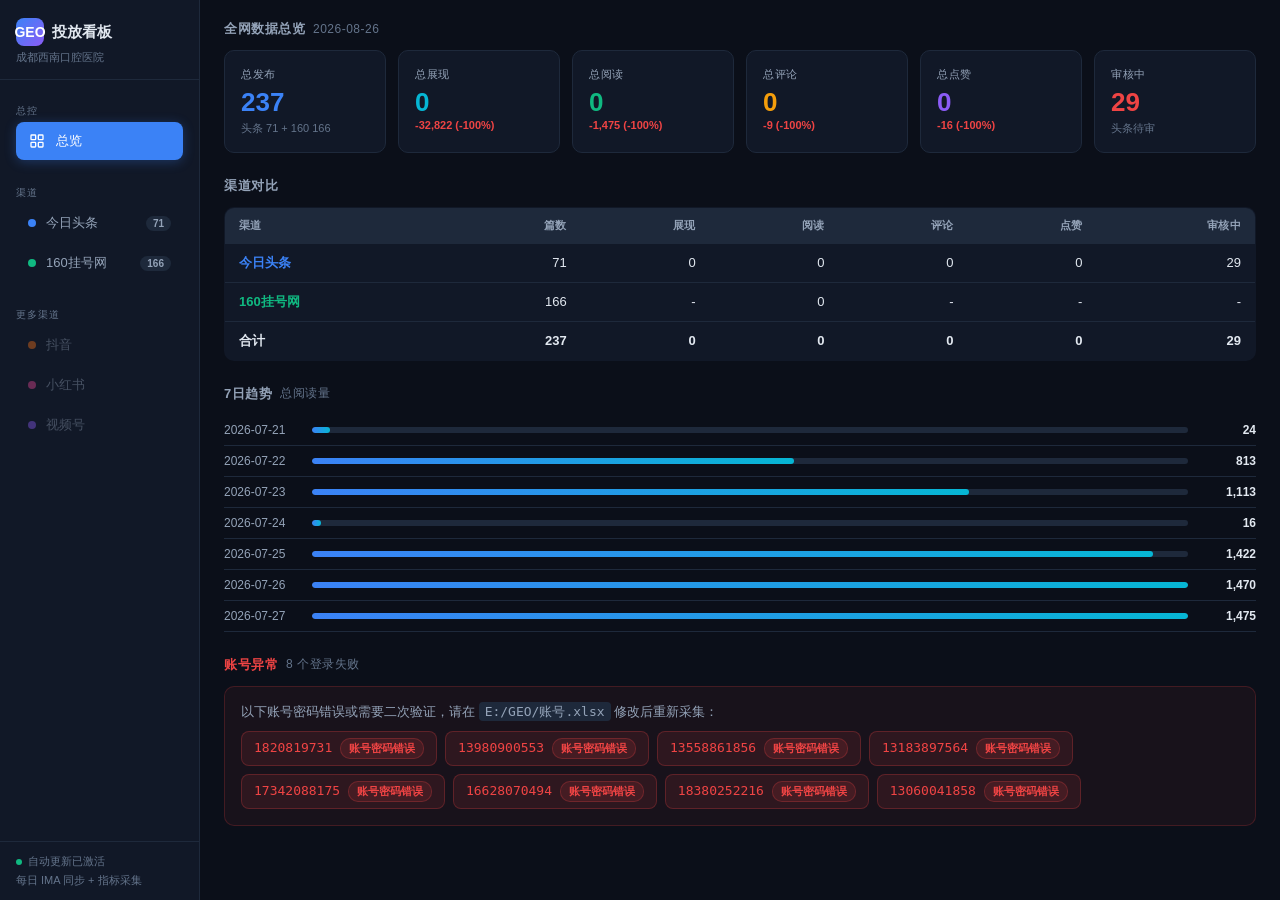
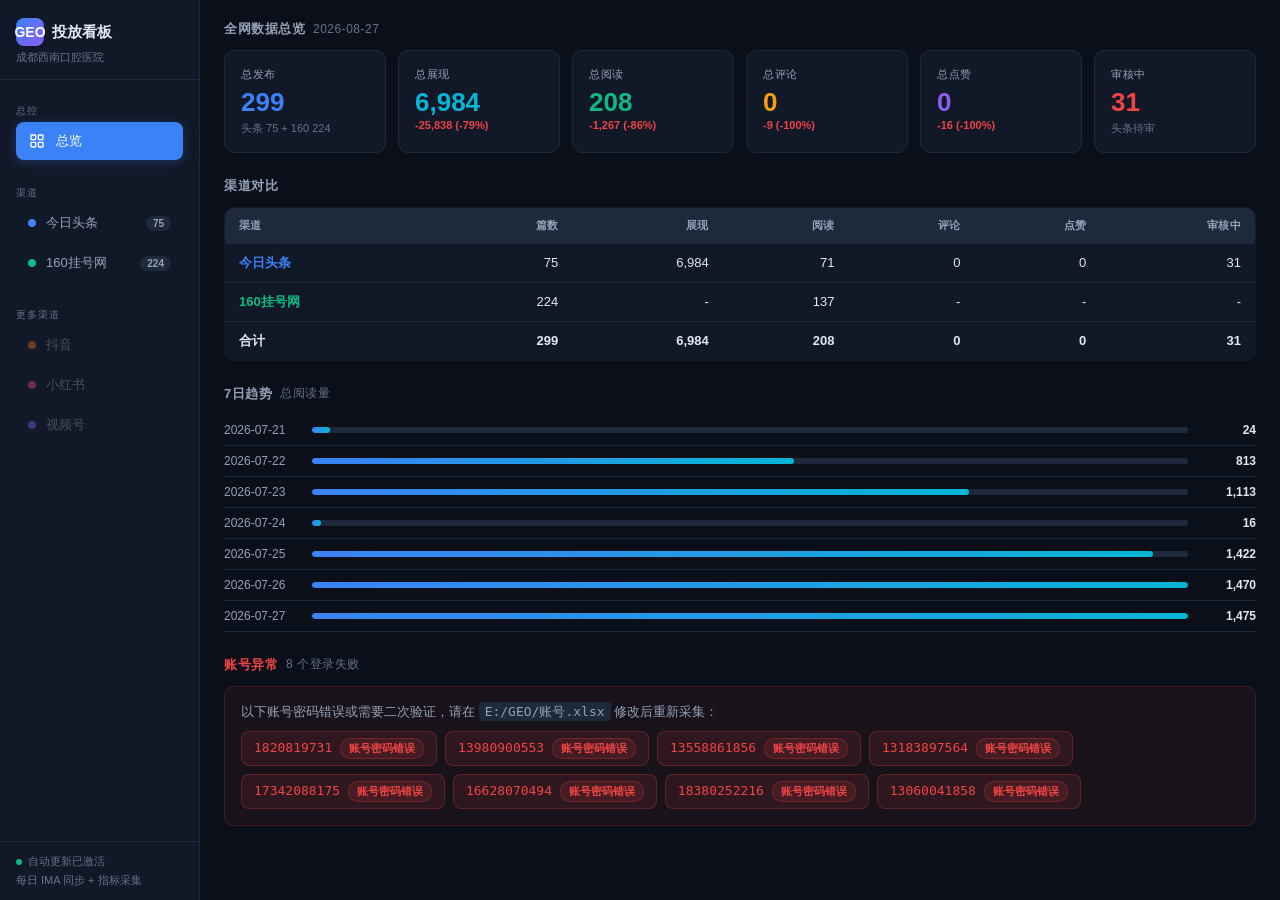
